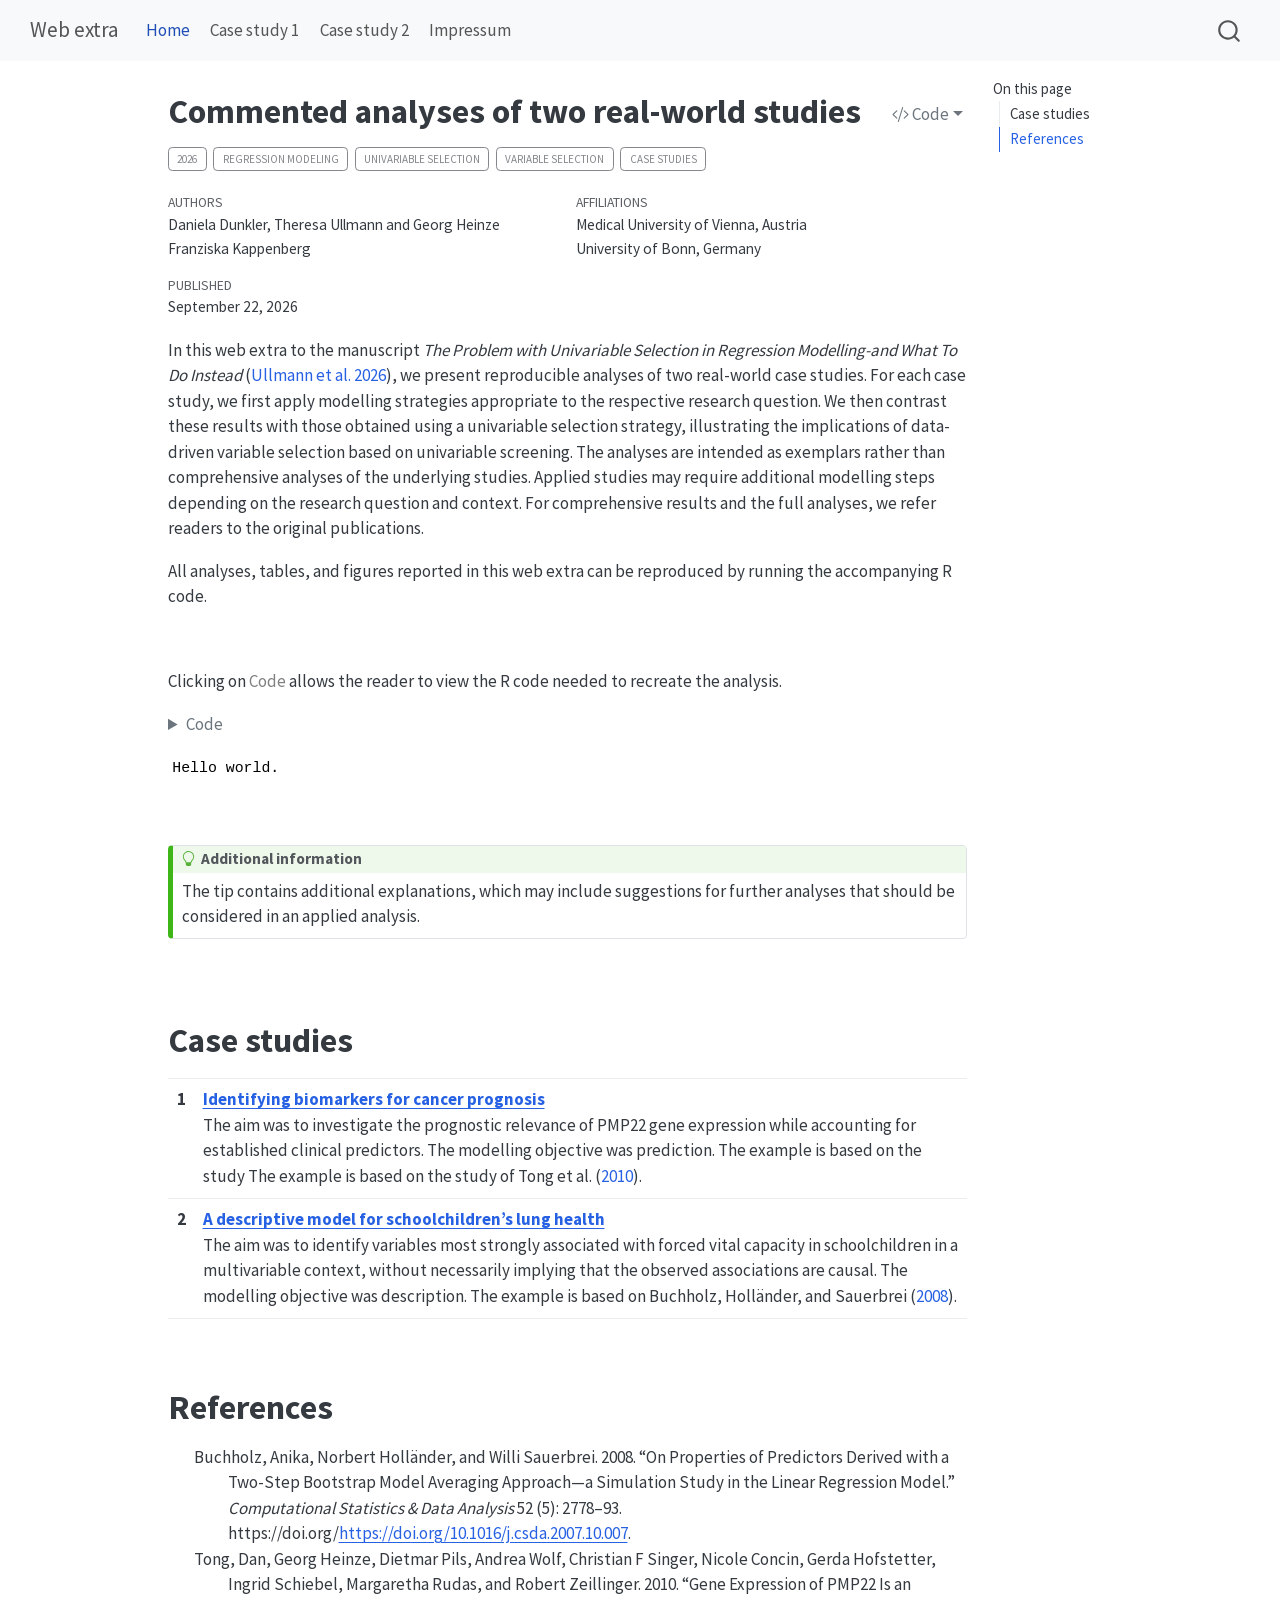
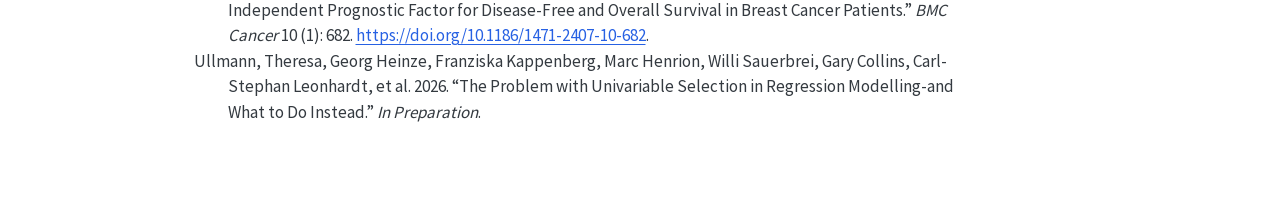
==== docs/index.html @ 103bc074 "initial commit" ====
<!DOCTYPE html>
<html xmlns="http://www.w3.org/1999/xhtml" lang="en" xml:lang="en"><head>

<meta charset="utf-8">
<meta name="generator" content="quarto-1.5.57">

<meta name="viewport" content="width=device-width, initial-scale=1.0, user-scalable=yes">

<meta name="author" content="Daniela Dunkler, Theresa Ullmann and Georg Heinze">
<meta name="author" content="Franziska Kappenberg">
<meta name="dcterms.date" content="2026-09-22">

<title>Commented analyses of two real-world studies – Web extra</title>
<style>
code{white-space: pre-wrap;}
span.smallcaps{font-variant: small-caps;}
div.columns{display: flex; gap: min(4vw, 1.5em);}
div.column{flex: auto; overflow-x: auto;}
div.hanging-indent{margin-left: 1.5em; text-indent: -1.5em;}
ul.task-list{list-style: none;}
ul.task-list li input[type="checkbox"] {
width: 0.8em;
margin: 0 0.8em 0.2em -1em;  vertical-align: middle;
}

pre > code.sourceCode { white-space: pre; position: relative; }
pre > code.sourceCode > span { line-height: 1.25; }
pre > code.sourceCode > span:empty { height: 1.2em; }
.sourceCode { overflow: visible; }
code.sourceCode > span { color: inherit; text-decoration: inherit; }
div.sourceCode { margin: 1em 0; }
pre.sourceCode { margin: 0; }
@media screen {
div.sourceCode { overflow: auto; }
}
@media print {
pre > code.sourceCode { white-space: pre-wrap; }
pre > code.sourceCode > span { display: inline-block; text-indent: -5em; padding-left: 5em; }
}
pre.numberSource code
{ counter-reset: source-line 0; }
pre.numberSource code > span
{ position: relative; left: -4em; counter-increment: source-line; }
pre.numberSource code > span > a:first-child::before
{ content: counter(source-line);
position: relative; left: -1em; text-align: right; vertical-align: baseline;
border: none; display: inline-block;
-webkit-touch-callout: none; -webkit-user-select: none;
-khtml-user-select: none; -moz-user-select: none;
-ms-user-select: none; user-select: none;
padding: 0 4px; width: 4em;
}
pre.numberSource { margin-left: 3em; padding-left: 4px; }
div.sourceCode
{ }
@media screen {
pre > code.sourceCode > span > a:first-child::before { text-decoration: underline; }
}

div.csl-bib-body { }
div.csl-entry {
clear: both;
margin-bottom: 0em;
}
.hanging-indent div.csl-entry {
margin-left:2em;
text-indent:-2em;
}
div.csl-left-margin {
min-width:2em;
float:left;
}
div.csl-right-inline {
margin-left:2em;
padding-left:1em;
}
div.csl-indent {
margin-left: 2em;
}</style>


<script>const headroomChanged = new CustomEvent("quarto-hrChanged", {
  detail: {},
  bubbles: true,
  cancelable: false,
  composed: false,
});

const announceDismiss = () => {
  const annEl = window.document.getElementById("quarto-announcement");
  if (annEl) {
    annEl.remove();

    const annId = annEl.getAttribute("data-announcement-id");
    window.localStorage.setItem(`quarto-announce-${annId}`, "true");
  }
};

const announceRegister = () => {
  const annEl = window.document.getElementById("quarto-announcement");
  if (annEl) {
    const annId = annEl.getAttribute("data-announcement-id");
    const isDismissed =
      window.localStorage.getItem(`quarto-announce-${annId}`) || false;
    if (isDismissed) {
      announceDismiss();
      return;
    } else {
      annEl.classList.remove("hidden");
    }

    const actionEl = annEl.querySelector(".quarto-announcement-action");
    if (actionEl) {
      actionEl.addEventListener("click", function (e) {
        e.preventDefault();
        // Hide the bar immediately
        announceDismiss();
      });
    }
  }
};

window.document.addEventListener("DOMContentLoaded", function () {
  let init = false;

  announceRegister();

  // Manage the back to top button, if one is present.
  let lastScrollTop = window.pageYOffset || document.documentElement.scrollTop;
  const scrollDownBuffer = 5;
  const scrollUpBuffer = 35;
  const btn = document.getElementById("quarto-back-to-top");
  const hideBackToTop = () => {
    btn.style.display = "none";
  };
  const showBackToTop = () => {
    btn.style.display = "inline-block";
  };
  if (btn) {
    window.document.addEventListener(
      "scroll",
      function () {
        const currentScrollTop =
          window.pageYOffset || document.documentElement.scrollTop;

        // Shows and hides the button 'intelligently' as the user scrolls
        if (currentScrollTop - scrollDownBuffer > lastScrollTop) {
          hideBackToTop();
          lastScrollTop = currentScrollTop <= 0 ? 0 : currentScrollTop;
        } else if (currentScrollTop < lastScrollTop - scrollUpBuffer) {
          showBackToTop();
          lastScrollTop = currentScrollTop <= 0 ? 0 : currentScrollTop;
        }

        // Show the button at the bottom, hides it at the top
        if (currentScrollTop <= 0) {
          hideBackToTop();
        } else if (
          window.innerHeight + currentScrollTop >=
          document.body.offsetHeight
        ) {
          showBackToTop();
        }
      },
      false
    );
  }

  function throttle(func, wait) {
    var timeout;
    return function () {
      const context = this;
      const args = arguments;
      const later = function () {
        clearTimeout(timeout);
        timeout = null;
        func.apply(context, args);
      };

      if (!timeout) {
        timeout = setTimeout(later, wait);
      }
    };
  }

  function headerOffset() {
    // Set an offset if there is are fixed top navbar
    const headerEl = window.document.querySelector("header.fixed-top");
    if (headerEl) {
      return headerEl.clientHeight;
    } else {
      return 0;
    }
  }

  function footerOffset() {
    const footerEl = window.document.querySelector("footer.footer");
    if (footerEl) {
      return footerEl.clientHeight;
    } else {
      return 0;
    }
  }

  function dashboardOffset() {
    const dashboardNavEl = window.document.getElementById(
      "quarto-dashboard-header"
    );
    if (dashboardNavEl !== null) {
      return dashboardNavEl.clientHeight;
    } else {
      return 0;
    }
  }

  function updateDocumentOffsetWithoutAnimation() {
    updateDocumentOffset(false);
  }

  function updateDocumentOffset(animated) {
    // set body offset
    const topOffset = headerOffset();
    const bodyOffset = topOffset + footerOffset() + dashboardOffset();
    const bodyEl = window.document.body;
    bodyEl.setAttribute("data-bs-offset", topOffset);
    bodyEl.style.paddingTop = topOffset + "px";

    // deal with sidebar offsets
    const sidebars = window.document.querySelectorAll(
      ".sidebar, .headroom-target"
    );
    sidebars.forEach((sidebar) => {
      if (!animated) {
        sidebar.classList.add("notransition");
        // Remove the no transition class after the animation has time to complete
        setTimeout(function () {
          sidebar.classList.remove("notransition");
        }, 201);
      }

      if (window.Headroom && sidebar.classList.contains("sidebar-unpinned")) {
        sidebar.style.top = "0";
        sidebar.style.maxHeight = "100vh";
      } else {
        sidebar.style.top = topOffset + "px";
        sidebar.style.maxHeight = "calc(100vh - " + topOffset + "px)";
      }
    });

    // allow space for footer
    const mainContainer = window.document.querySelector(".quarto-container");
    if (mainContainer) {
      mainContainer.style.minHeight = "calc(100vh - " + bodyOffset + "px)";
    }

    // link offset
    let linkStyle = window.document.querySelector("#quarto-target-style");
    if (!linkStyle) {
      linkStyle = window.document.createElement("style");
      linkStyle.setAttribute("id", "quarto-target-style");
      window.document.head.appendChild(linkStyle);
    }
    while (linkStyle.firstChild) {
      linkStyle.removeChild(linkStyle.firstChild);
    }
    if (topOffset > 0) {
      linkStyle.appendChild(
        window.document.createTextNode(`
      section:target::before {
        content: "";
        display: block;
        height: ${topOffset}px;
        margin: -${topOffset}px 0 0;
      }`)
      );
    }
    if (init) {
      window.dispatchEvent(headroomChanged);
    }
    init = true;
  }

  // initialize headroom
  var header = window.document.querySelector("#quarto-header");
  if (header && window.Headroom) {
    const headroom = new window.Headroom(header, {
      tolerance: 5,
      onPin: function () {
        const sidebars = window.document.querySelectorAll(
          ".sidebar, .headroom-target"
        );
        sidebars.forEach((sidebar) => {
          sidebar.classList.remove("sidebar-unpinned");
        });
        updateDocumentOffset();
      },
      onUnpin: function () {
        const sidebars = window.document.querySelectorAll(
          ".sidebar, .headroom-target"
        );
        sidebars.forEach((sidebar) => {
          sidebar.classList.add("sidebar-unpinned");
        });
        updateDocumentOffset();
      },
    });
    headroom.init();

    let frozen = false;
    window.quartoToggleHeadroom = function () {
      if (frozen) {
        headroom.unfreeze();
        frozen = false;
      } else {
        headroom.freeze();
        frozen = true;
      }
    };
  }

  window.addEventListener(
    "hashchange",
    function (e) {
      if (
        getComputedStyle(document.documentElement).scrollBehavior !== "smooth"
      ) {
        window.scrollTo(0, window.pageYOffset - headerOffset());
      }
    },
    false
  );

  // Observe size changed for the header
  const headerEl = window.document.querySelector("header.fixed-top");
  if (headerEl && window.ResizeObserver) {
    const observer = new window.ResizeObserver(() => {
      setTimeout(updateDocumentOffsetWithoutAnimation, 0);
    });
    observer.observe(headerEl, {
      attributes: true,
      childList: true,
      characterData: true,
    });
  } else {
    window.addEventListener(
      "resize",
      throttle(updateDocumentOffsetWithoutAnimation, 50)
    );
  }
  setTimeout(updateDocumentOffsetWithoutAnimation, 250);

  // fixup index.html links if we aren't on the filesystem
  if (window.location.protocol !== "file:") {
    const links = window.document.querySelectorAll("a");
    for (let i = 0; i < links.length; i++) {
      if (links[i].href) {
        links[i].dataset.originalHref = links[i].href;
        links[i].href = links[i].href.replace(/\/index\.html/, "/");
      }
    }

    // Fixup any sharing links that require urls
    // Append url to any sharing urls
    const sharingLinks = window.document.querySelectorAll(
      "a.sidebar-tools-main-item, a.quarto-navigation-tool, a.quarto-navbar-tools, a.quarto-navbar-tools-item"
    );
    for (let i = 0; i < sharingLinks.length; i++) {
      const sharingLink = sharingLinks[i];
      const href = sharingLink.getAttribute("href");
      if (href) {
        sharingLink.setAttribute(
          "href",
          href.replace("|url|", window.location.href)
        );
      }
    }

    // Scroll the active navigation item into view, if necessary
    const navSidebar = window.document.querySelector("nav#quarto-sidebar");
    if (navSidebar) {
      // Find the active item
      const activeItem = navSidebar.querySelector("li.sidebar-item a.active");
      if (activeItem) {
        // Wait for the scroll height and height to resolve by observing size changes on the
        // nav element that is scrollable
        const resizeObserver = new ResizeObserver((_entries) => {
          // The bottom of the element
          const elBottom = activeItem.offsetTop;
          const viewBottom = navSidebar.scrollTop + navSidebar.clientHeight;

          // The element height and scroll height are the same, then we are still loading
          if (viewBottom !== navSidebar.scrollHeight) {
            // Determine if the item isn't visible and scroll to it
            if (elBottom >= viewBottom) {
              navSidebar.scrollTop = elBottom;
            }

            // stop observing now since we've completed the scroll
            resizeObserver.unobserve(navSidebar);
          }
        });
        resizeObserver.observe(navSidebar);
      }
    }
  }
});
</script>
<script>/*!
 * headroom.js v0.12.0 - Give your page some headroom. Hide your header until you need it
 * Copyright (c) 2020 Nick Williams - http://wicky.nillia.ms/headroom.js
 * License: MIT
 */

!function(t,n){"object"==typeof exports&&"undefined"!=typeof module?module.exports=n():"function"==typeof define&&define.amd?define(n):(t=t||self).Headroom=n()}(this,function(){"use strict";function t(){return"undefined"!=typeof window}function d(t){return function(t){return t&&t.document&&function(t){return 9===t.nodeType}(t.document)}(t)?function(t){var n=t.document,o=n.body,s=n.documentElement;return{scrollHeight:function(){return Math.max(o.scrollHeight,s.scrollHeight,o.offsetHeight,s.offsetHeight,o.clientHeight,s.clientHeight)},height:function(){return t.innerHeight||s.clientHeight||o.clientHeight},scrollY:function(){return void 0!==t.pageYOffset?t.pageYOffset:(s||o.parentNode||o).scrollTop}}}(t):function(t){return{scrollHeight:function(){return Math.max(t.scrollHeight,t.offsetHeight,t.clientHeight)},height:function(){return Math.max(t.offsetHeight,t.clientHeight)},scrollY:function(){return t.scrollTop}}}(t)}function n(t,s,e){var n,o=function(){var n=!1;try{var t={get passive(){n=!0}};window.addEventListener("test",t,t),window.removeEventListener("test",t,t)}catch(t){n=!1}return n}(),i=!1,r=d(t),l=r.scrollY(),a={};function c(){var t=Math.round(r.scrollY()),n=r.height(),o=r.scrollHeight();a.scrollY=t,a.lastScrollY=l,a.direction=l<t?"down":"up",a.distance=Math.abs(t-l),a.isOutOfBounds=t<0||o<t+n,a.top=t<=s.offset[a.direction],a.bottom=o<=t+n,a.toleranceExceeded=a.distance>s.tolerance[a.direction],e(a),l=t,i=!1}function h(){i||(i=!0,n=requestAnimationFrame(c))}var u=!!o&&{passive:!0,capture:!1};return t.addEventListener("scroll",h,u),c(),{destroy:function(){cancelAnimationFrame(n),t.removeEventListener("scroll",h,u)}}}function o(t){return t===Object(t)?t:{down:t,up:t}}function s(t,n){n=n||{},Object.assign(this,s.options,n),this.classes=Object.assign({},s.options.classes,n.classes),this.elem=t,this.tolerance=o(this.tolerance),this.offset=o(this.offset),this.initialised=!1,this.frozen=!1}return s.prototype={constructor:s,init:function(){return s.cutsTheMustard&&!this.initialised&&(this.addClass("initial"),this.initialised=!0,setTimeout(function(t){t.scrollTracker=n(t.scroller,{offset:t.offset,tolerance:t.tolerance},t.update.bind(t))},100,this)),this},destroy:function(){this.initialised=!1,Object.keys(this.classes).forEach(this.removeClass,this),this.scrollTracker.destroy()},unpin:function(){!this.hasClass("pinned")&&this.hasClass("unpinned")||(this.addClass("unpinned"),this.removeClass("pinned"),this.onUnpin&&this.onUnpin.call(this))},pin:function(){this.hasClass("unpinned")&&(this.addClass("pinned"),this.removeClass("unpinned"),this.onPin&&this.onPin.call(this))},freeze:function(){this.frozen=!0,this.addClass("frozen")},unfreeze:function(){this.frozen=!1,this.removeClass("frozen")},top:function(){this.hasClass("top")||(this.addClass("top"),this.removeClass("notTop"),this.onTop&&this.onTop.call(this))},notTop:function(){this.hasClass("notTop")||(this.addClass("notTop"),this.removeClass("top"),this.onNotTop&&this.onNotTop.call(this))},bottom:function(){this.hasClass("bottom")||(this.addClass("bottom"),this.removeClass("notBottom"),this.onBottom&&this.onBottom.call(this))},notBottom:function(){this.hasClass("notBottom")||(this.addClass("notBottom"),this.removeClass("bottom"),this.onNotBottom&&this.onNotBottom.call(this))},shouldUnpin:function(t){return"down"===t.direction&&!t.top&&t.toleranceExceeded},shouldPin:function(t){return"up"===t.direction&&t.toleranceExceeded||t.top},addClass:function(t){this.elem.classList.add.apply(this.elem.classList,this.classes[t].split(" "))},removeClass:function(t){this.elem.classList.remove.apply(this.elem.classList,this.classes[t].split(" "))},hasClass:function(t){return this.classes[t].split(" ").every(function(t){return this.classList.contains(t)},this.elem)},update:function(t){t.isOutOfBounds||!0!==this.frozen&&(t.top?this.top():this.notTop(),t.bottom?this.bottom():this.notBottom(),this.shouldUnpin(t)?this.unpin():this.shouldPin(t)&&this.pin())}},s.options={tolerance:{up:0,down:0},offset:0,scroller:t()?window:null,classes:{frozen:"headroom--frozen",pinned:"headroom--pinned",unpinned:"headroom--unpinned",top:"headroom--top",notTop:"headroom--not-top",bottom:"headroom--bottom",notBottom:"headroom--not-bottom",initial:"headroom"}},s.cutsTheMustard=!!(t()&&function(){}.bind&&"classList"in document.documentElement&&Object.assign&&Object.keys&&requestAnimationFrame),s});
</script>
<script>/*!
 * clipboard.js v2.0.11
 * https://clipboardjs.com/
 *
 * Licensed MIT © Zeno Rocha
 */
!function(t,e){"object"==typeof exports&&"object"==typeof module?module.exports=e():"function"==typeof define&&define.amd?define([],e):"object"==typeof exports?exports.ClipboardJS=e():t.ClipboardJS=e()}(this,function(){return n={686:function(t,e,n){"use strict";n.d(e,{default:function(){return b}});var e=n(279),i=n.n(e),e=n(370),u=n.n(e),e=n(817),r=n.n(e);function c(t){try{return document.execCommand(t)}catch(t){return}}var a=function(t){t=r()(t);return c("cut"),t};function o(t,e){var n,o,t=(n=t,o="rtl"===document.documentElement.getAttribute("dir"),(t=document.createElement("textarea")).style.fontSize="12pt",t.style.border="0",t.style.padding="0",t.style.margin="0",t.style.position="absolute",t.style[o?"right":"left"]="-9999px",o=window.pageYOffset||document.documentElement.scrollTop,t.style.top="".concat(o,"px"),t.setAttribute("readonly",""),t.value=n,t);return e.container.appendChild(t),e=r()(t),c("copy"),t.remove(),e}var f=function(t){var e=1<arguments.length&&void 0!==arguments[1]?arguments[1]:{container:document.body},n="";return"string"==typeof t?n=o(t,e):t instanceof HTMLInputElement&&!["text","search","url","tel","password"].includes(null==t?void 0:t.type)?n=o(t.value,e):(n=r()(t),c("copy")),n};function l(t){return(l="function"==typeof Symbol&&"symbol"==typeof Symbol.iterator?function(t){return typeof t}:function(t){return t&&"function"==typeof Symbol&&t.constructor===Symbol&&t!==Symbol.prototype?"symbol":typeof t})(t)}var s=function(){var t=0<arguments.length&&void 0!==arguments[0]?arguments[0]:{},e=t.action,n=void 0===e?"copy":e,o=t.container,e=t.target,t=t.text;if("copy"!==n&&"cut"!==n)throw new Error('Invalid "action" value, use either "copy" or "cut"');if(void 0!==e){if(!e||"object"!==l(e)||1!==e.nodeType)throw new Error('Invalid "target" value, use a valid Element');if("copy"===n&&e.hasAttribute("disabled"))throw new Error('Invalid "target" attribute. Please use "readonly" instead of "disabled" attribute');if("cut"===n&&(e.hasAttribute("readonly")||e.hasAttribute("disabled")))throw new Error('Invalid "target" attribute. You can\'t cut text from elements with "readonly" or "disabled" attributes')}return t?f(t,{container:o}):e?"cut"===n?a(e):f(e,{container:o}):void 0};function p(t){return(p="function"==typeof Symbol&&"symbol"==typeof Symbol.iterator?function(t){return typeof t}:function(t){return t&&"function"==typeof Symbol&&t.constructor===Symbol&&t!==Symbol.prototype?"symbol":typeof t})(t)}function d(t,e){for(var n=0;n<e.length;n++){var o=e[n];o.enumerable=o.enumerable||!1,o.configurable=!0,"value"in o&&(o.writable=!0),Object.defineProperty(t,o.key,o)}}function y(t,e){return(y=Object.setPrototypeOf||function(t,e){return t.__proto__=e,t})(t,e)}function h(n){var o=function(){if("undefined"==typeof Reflect||!Reflect.construct)return!1;if(Reflect.construct.sham)return!1;if("function"==typeof Proxy)return!0;try{return Date.prototype.toString.call(Reflect.construct(Date,[],function(){})),!0}catch(t){return!1}}();return function(){var t,e=v(n);return t=o?(t=v(this).constructor,Reflect.construct(e,arguments,t)):e.apply(this,arguments),e=this,!(t=t)||"object"!==p(t)&&"function"!=typeof t?function(t){if(void 0!==t)return t;throw new ReferenceError("this hasn't been initialised - super() hasn't been called")}(e):t}}function v(t){return(v=Object.setPrototypeOf?Object.getPrototypeOf:function(t){return t.__proto__||Object.getPrototypeOf(t)})(t)}function m(t,e){t="data-clipboard-".concat(t);if(e.hasAttribute(t))return e.getAttribute(t)}var b=function(){!function(t,e){if("function"!=typeof e&&null!==e)throw new TypeError("Super expression must either be null or a function");t.prototype=Object.create(e&&e.prototype,{constructor:{value:t,writable:!0,configurable:!0}}),e&&y(t,e)}(r,i());var t,e,n,o=h(r);function r(t,e){var n;return function(t){if(!(t instanceof r))throw new TypeError("Cannot call a class as a function")}(this),(n=o.call(this)).resolveOptions(e),n.listenClick(t),n}return t=r,n=[{key:"copy",value:function(t){var e=1<arguments.length&&void 0!==arguments[1]?arguments[1]:{container:document.body};return f(t,e)}},{key:"cut",value:function(t){return a(t)}},{key:"isSupported",value:function(){var t=0<arguments.length&&void 0!==arguments[0]?arguments[0]:["copy","cut"],t="string"==typeof t?[t]:t,e=!!document.queryCommandSupported;return t.forEach(function(t){e=e&&!!document.queryCommandSupported(t)}),e}}],(e=[{key:"resolveOptions",value:function(){var t=0<arguments.length&&void 0!==arguments[0]?arguments[0]:{};this.action="function"==typeof t.action?t.action:this.defaultAction,this.target="function"==typeof t.target?t.target:this.defaultTarget,this.text="function"==typeof t.text?t.text:this.defaultText,this.container="object"===p(t.container)?t.container:document.body}},{key:"listenClick",value:function(t){var e=this;this.listener=u()(t,"click",function(t){return e.onClick(t)})}},{key:"onClick",value:function(t){var e=t.delegateTarget||t.currentTarget,n=this.action(e)||"copy",t=s({action:n,container:this.container,target:this.target(e),text:this.text(e)});this.emit(t?"success":"error",{action:n,text:t,trigger:e,clearSelection:function(){e&&e.focus(),window.getSelection().removeAllRanges()}})}},{key:"defaultAction",value:function(t){return m("action",t)}},{key:"defaultTarget",value:function(t){t=m("target",t);if(t)return document.querySelector(t)}},{key:"defaultText",value:function(t){return m("text",t)}},{key:"destroy",value:function(){this.listener.destroy()}}])&&d(t.prototype,e),n&&d(t,n),r}()},828:function(t){var e;"undefined"==typeof Element||Element.prototype.matches||((e=Element.prototype).matches=e.matchesSelector||e.mozMatchesSelector||e.msMatchesSelector||e.oMatchesSelector||e.webkitMatchesSelector),t.exports=function(t,e){for(;t&&9!==t.nodeType;){if("function"==typeof t.matches&&t.matches(e))return t;t=t.parentNode}}},438:function(t,e,n){var u=n(828);function i(t,e,n,o,r){var i=function(e,n,t,o){return function(t){t.delegateTarget=u(t.target,n),t.delegateTarget&&o.call(e,t)}}.apply(this,arguments);return t.addEventListener(n,i,r),{destroy:function(){t.removeEventListener(n,i,r)}}}t.exports=function(t,e,n,o,r){return"function"==typeof t.addEventListener?i.apply(null,arguments):"function"==typeof n?i.bind(null,document).apply(null,arguments):("string"==typeof t&&(t=document.querySelectorAll(t)),Array.prototype.map.call(t,function(t){return i(t,e,n,o,r)}))}},879:function(t,n){n.node=function(t){return void 0!==t&&t instanceof HTMLElement&&1===t.nodeType},n.nodeList=function(t){var e=Object.prototype.toString.call(t);return void 0!==t&&("[object NodeList]"===e||"[object HTMLCollection]"===e)&&"length"in t&&(0===t.length||n.node(t[0]))},n.string=function(t){return"string"==typeof t||t instanceof String},n.fn=function(t){return"[object Function]"===Object.prototype.toString.call(t)}},370:function(t,e,n){var f=n(879),l=n(438);t.exports=function(t,e,n){if(!t&&!e&&!n)throw new Error("Missing required arguments");if(!f.string(e))throw new TypeError("Second argument must be a String");if(!f.fn(n))throw new TypeError("Third argument must be a Function");if(f.node(t))return c=e,a=n,(u=t).addEventListener(c,a),{destroy:function(){u.removeEventListener(c,a)}};if(f.nodeList(t))return o=t,r=e,i=n,Array.prototype.forEach.call(o,function(t){t.addEventListener(r,i)}),{destroy:function(){Array.prototype.forEach.call(o,function(t){t.removeEventListener(r,i)})}};if(f.string(t))return t=t,e=e,n=n,l(document.body,t,e,n);throw new TypeError("First argument must be a String, HTMLElement, HTMLCollection, or NodeList");var o,r,i,u,c,a}},817:function(t){t.exports=function(t){var e,n="SELECT"===t.nodeName?(t.focus(),t.value):"INPUT"===t.nodeName||"TEXTAREA"===t.nodeName?((e=t.hasAttribute("readonly"))||t.setAttribute("readonly",""),t.select(),t.setSelectionRange(0,t.value.length),e||t.removeAttribute("readonly"),t.value):(t.hasAttribute("contenteditable")&&t.focus(),n=window.getSelection(),(e=document.createRange()).selectNodeContents(t),n.removeAllRanges(),n.addRange(e),n.toString());return n}},279:function(t){function e(){}e.prototype={on:function(t,e,n){var o=this.e||(this.e={});return(o[t]||(o[t]=[])).push({fn:e,ctx:n}),this},once:function(t,e,n){var o=this;function r(){o.off(t,r),e.apply(n,arguments)}return r._=e,this.on(t,r,n)},emit:function(t){for(var e=[].slice.call(arguments,1),n=((this.e||(this.e={}))[t]||[]).slice(),o=0,r=n.length;o<r;o++)n[o].fn.apply(n[o].ctx,e);return this},off:function(t,e){var n=this.e||(this.e={}),o=n[t],r=[];if(o&&e)for(var i=0,u=o.length;i<u;i++)o[i].fn!==e&&o[i].fn._!==e&&r.push(o[i]);return r.length?n[t]=r:delete n[t],this}},t.exports=e,t.exports.TinyEmitter=e}},r={},o.n=function(t){var e=t&&t.__esModule?function(){return t.default}:function(){return t};return o.d(e,{a:e}),e},o.d=function(t,e){for(var n in e)o.o(e,n)&&!o.o(t,n)&&Object.defineProperty(t,n,{enumerable:!0,get:e[n]})},o.o=function(t,e){return Object.prototype.hasOwnProperty.call(t,e)},o(686).default;function o(t){if(r[t])return r[t].exports;var e=r[t]={exports:{}};return n[t](e,e.exports,o),e.exports}var n,r});</script>
<script>/*! @algolia/autocomplete-js 1.11.1 | MIT License | © Algolia, Inc. and contributors | https://github.com/algolia/autocomplete */
!function(e,t){"object"==typeof exports&&"undefined"!=typeof module?t(exports):"function"==typeof define&&define.amd?define(["exports"],t):t((e="undefined"!=typeof globalThis?globalThis:e||self)["@algolia/autocomplete-js"]={})}(this,(function(e){"use strict";function t(e,t){var n=Object.keys(e);if(Object.getOwnPropertySymbols){var r=Object.getOwnPropertySymbols(e);t&&(r=r.filter((function(t){return Object.getOwnPropertyDescriptor(e,t).enumerable}))),n.push.apply(n,r)}return n}function n(e){for(var n=1;n<arguments.length;n++){var r=null!=arguments[n]?arguments[n]:{};n%2?t(Object(r),!0).forEach((function(t){o(e,t,r[t])})):Object.getOwnPropertyDescriptors?Object.defineProperties(e,Object.getOwnPropertyDescriptors(r)):t(Object(r)).forEach((function(t){Object.defineProperty(e,t,Object.getOwnPropertyDescriptor(r,t))}))}return e}function r(e){return r="function"==typeof Symbol&&"symbol"==typeof Symbol.iterator?function(e){return typeof e}:function(e){return e&&"function"==typeof Symbol&&e.constructor===Symbol&&e!==Symbol.prototype?"symbol":typeof e},r(e)}function o(e,t,n){return(t=function(e){var t=function(e,t){if("object"!=typeof e||null===e)return e;var n=e[Symbol.toPrimitive];if(void 0!==n){var r=n.call(e,t||"default");if("object"!=typeof r)return r;throw new TypeError("@@toPrimitive must return a primitive value.")}return("string"===t?String:Number)(e)}(e,"string");return"symbol"==typeof t?t:String(t)}(t))in e?Object.defineProperty(e,t,{value:n,enumerable:!0,configurable:!0,writable:!0}):e[t]=n,e}function i(){return i=Object.assign?Object.assign.bind():function(e){for(var t=1;t<arguments.length;t++){var n=arguments[t];for(var r in n)Object.prototype.hasOwnProperty.call(n,r)&&(e[r]=n[r])}return e},i.apply(this,arguments)}function u(e,t){if(null==e)return{};var n,r,o=function(e,t){if(null==e)return{};var n,r,o={},i=Object.keys(e);for(r=0;r<i.length;r++)n=i[r],t.indexOf(n)>=0||(o[n]=e[n]);return o}(e,t);if(Object.getOwnPropertySymbols){var i=Object.getOwnPropertySymbols(e);for(r=0;r<i.length;r++)n=i[r],t.indexOf(n)>=0||Object.prototype.propertyIsEnumerable.call(e,n)&&(o[n]=e[n])}return o}function a(e,t){return function(e){if(Array.isArray(e))return e}(e)||function(e,t){var n=null==e?null:"undefined"!=typeof Symbol&&e[Symbol.iterator]||e["@@iterator"];if(null!=n){var r,o,i,u,a=[],l=!0,c=!1;try{if(i=(n=n.call(e)).next,0===t){if(Object(n)!==n)return;l=!1}else for(;!(l=(r=i.call(n)).done)&&(a.push(r.value),a.length!==t);l=!0);}catch(e){c=!0,o=e}finally{try{if(!l&&null!=n.return&&(u=n.return(),Object(u)!==u))return}finally{if(c)throw o}}return a}}(e,t)||c(e,t)||function(){throw new TypeError("Invalid attempt to destructure non-iterable instance.\nIn order to be iterable, non-array objects must have a [Symbol.iterator]() method.")}()}function l(e){return function(e){if(Array.isArray(e))return s(e)}(e)||function(e){if("undefined"!=typeof Symbol&&null!=e[Symbol.iterator]||null!=e["@@iterator"])return Array.from(e)}(e)||c(e)||function(){throw new TypeError("Invalid attempt to spread non-iterable instance.\nIn order to be iterable, non-array objects must have a [Symbol.iterator]() method.")}()}function c(e,t){if(e){if("string"==typeof e)return s(e,t);var n=Object.prototype.toString.call(e).slice(8,-1);return"Object"===n&&e.constructor&&(n=e.constructor.name),"Map"===n||"Set"===n?Array.from(e):"Arguments"===n||/^(?:Ui|I)nt(?:8|16|32)(?:Clamped)?Array$/.test(n)?s(e,t):void 0}}function s(e,t){(null==t||t>e.length)&&(t=e.length);for(var n=0,r=new Array(t);n<t;n++)r[n]=e[n];return r}function f(e){return{current:e}}function p(e,t){var n=void 0;return function(){for(var r=arguments.length,o=new Array(r),i=0;i<r;i++)o[i]=arguments[i];n&&clearTimeout(n),n=setTimeout((function(){return e.apply(void 0,o)}),t)}}function m(e){return e.reduce((function(e,t){return e.concat(t)}),[])}var v=0;function d(){return"autocomplete-".concat(v++)}function y(e,t){return t.reduce((function(e,t){return e&&e[t]}),e)}function b(e){return 0===e.collections.length?0:e.collections.reduce((function(e,t){return e+t.items.length}),0)}function g(e){return e!==Object(e)}function h(e,t){if(e===t)return!0;if(g(e)||g(t)||"function"==typeof e||"function"==typeof t)return e===t;if(Object.keys(e).length!==Object.keys(t).length)return!1;for(var n=0,r=Object.keys(e);n<r.length;n++){var o=r[n];if(!(o in t))return!1;if(!h(e[o],t[o]))return!1}return!0}var O=function(){};var _="1.11.1",S=[{segment:"autocomplete-core",version:_}];function j(e){var t=e.item,n=e.items,r=void 0===n?[]:n;return{index:t.__autocomplete_indexName,items:[t],positions:[1+r.findIndex((function(e){return e.objectID===t.objectID}))],queryID:t.__autocomplete_queryID,algoliaSource:["autocomplete"]}}function P(e,t){return function(e){if(Array.isArray(e))return e}(e)||function(e,t){var n=null==e?null:"undefined"!=typeof Symbol&&e[Symbol.iterator]||e["@@iterator"];if(null!=n){var r,o,i,u,a=[],l=!0,c=!1;try{if(i=(n=n.call(e)).next,0===t){if(Object(n)!==n)return;l=!1}else for(;!(l=(r=i.call(n)).done)&&(a.push(r.value),a.length!==t);l=!0);}catch(e){c=!0,o=e}finally{try{if(!l&&null!=n.return&&(u=n.return(),Object(u)!==u))return}finally{if(c)throw o}}return a}}(e,t)||function(e,t){if(!e)return;if("string"==typeof e)return w(e,t);var n=Object.prototype.toString.call(e).slice(8,-1);"Object"===n&&e.constructor&&(n=e.constructor.name);if("Map"===n||"Set"===n)return Array.from(e);if("Arguments"===n||/^(?:Ui|I)nt(?:8|16|32)(?:Clamped)?Array$/.test(n))return w(e,t)}(e,t)||function(){throw new TypeError("Invalid attempt to destructure non-iterable instance.\nIn order to be iterable, non-array objects must have a [Symbol.iterator]() method.")}()}function w(e,t){(null==t||t>e.length)&&(t=e.length);for(var n=0,r=new Array(t);n<t;n++)r[n]=e[n];return r}var I=["items"],A=["items"];function E(e){return E="function"==typeof Symbol&&"symbol"==typeof Symbol.iterator?function(e){return typeof e}:function(e){return e&&"function"==typeof Symbol&&e.constructor===Symbol&&e!==Symbol.prototype?"symbol":typeof e},E(e)}function D(e){return function(e){if(Array.isArray(e))return C(e)}(e)||function(e){if("undefined"!=typeof Symbol&&null!=e[Symbol.iterator]||null!=e["@@iterator"])return Array.from(e)}(e)||function(e,t){if(!e)return;if("string"==typeof e)return C(e,t);var n=Object.prototype.toString.call(e).slice(8,-1);"Object"===n&&e.constructor&&(n=e.constructor.name);if("Map"===n||"Set"===n)return Array.from(e);if("Arguments"===n||/^(?:Ui|I)nt(?:8|16|32)(?:Clamped)?Array$/.test(n))return C(e,t)}(e)||function(){throw new TypeError("Invalid attempt to spread non-iterable instance.\nIn order to be iterable, non-array objects must have a [Symbol.iterator]() method.")}()}function C(e,t){(null==t||t>e.length)&&(t=e.length);for(var n=0,r=new Array(t);n<t;n++)r[n]=e[n];return r}function k(e,t){if(null==e)return{};var n,r,o=function(e,t){if(null==e)return{};var n,r,o={},i=Object.keys(e);for(r=0;r<i.length;r++)n=i[r],t.indexOf(n)>=0||(o[n]=e[n]);return o}(e,t);if(Object.getOwnPropertySymbols){var i=Object.getOwnPropertySymbols(e);for(r=0;r<i.length;r++)n=i[r],t.indexOf(n)>=0||Object.prototype.propertyIsEnumerable.call(e,n)&&(o[n]=e[n])}return o}function x(e,t){var n=Object.keys(e);if(Object.getOwnPropertySymbols){var r=Object.getOwnPropertySymbols(e);t&&(r=r.filter((function(t){return Object.getOwnPropertyDescriptor(e,t).enumerable}))),n.push.apply(n,r)}return n}function N(e){for(var t=1;t<arguments.length;t++){var n=null!=arguments[t]?arguments[t]:{};t%2?x(Object(n),!0).forEach((function(t){T(e,t,n[t])})):Object.getOwnPropertyDescriptors?Object.defineProperties(e,Object.getOwnPropertyDescriptors(n)):x(Object(n)).forEach((function(t){Object.defineProperty(e,t,Object.getOwnPropertyDescriptor(n,t))}))}return e}function T(e,t,n){return(t=function(e){var t=function(e,t){if("object"!==E(e)||null===e)return e;var n=e[Symbol.toPrimitive];if(void 0!==n){var r=n.call(e,t||"default");if("object"!==E(r))return r;throw new TypeError("@@toPrimitive must return a primitive value.")}return("string"===t?String:Number)(e)}(e,"string");return"symbol"===E(t)?t:String(t)}(t))in e?Object.defineProperty(e,t,{value:n,enumerable:!0,configurable:!0,writable:!0}):e[t]=n,e}function q(e){for(var t=arguments.length>1&&void 0!==arguments[1]?arguments[1]:20,n=[],r=0;r<e.objectIDs.length;r+=t)n.push(N(N({},e),{},{objectIDs:e.objectIDs.slice(r,r+t)}));return n}function B(e){return e.map((function(e){var t=e.items,n=k(e,I);return N(N({},n),{},{objectIDs:(null==t?void 0:t.map((function(e){return e.objectID})))||n.objectIDs})}))}function R(e){var t,n,r,o=(t=P((e.version||"").split(".").map(Number),2),n=t[0],r=t[1],n>=3||2===n&&r>=4||1===n&&r>=10);function i(t,n,r){if(o&&void 0!==r){var i=r[0].__autocomplete_algoliaCredentials,u={"X-Algolia-Application-Id":i.appId,"X-Algolia-API-Key":i.apiKey};e.apply(void 0,[t].concat(D(n),[{headers:u}]))}else e.apply(void 0,[t].concat(D(n)))}return{init:function(t,n){e("init",{appId:t,apiKey:n})},setUserToken:function(t){e("setUserToken",t)},clickedObjectIDsAfterSearch:function(){for(var e=arguments.length,t=new Array(e),n=0;n<e;n++)t[n]=arguments[n];t.length>0&&i("clickedObjectIDsAfterSearch",B(t),t[0].items)},clickedObjectIDs:function(){for(var e=arguments.length,t=new Array(e),n=0;n<e;n++)t[n]=arguments[n];t.length>0&&i("clickedObjectIDs",B(t),t[0].items)},clickedFilters:function(){for(var t=arguments.length,n=new Array(t),r=0;r<t;r++)n[r]=arguments[r];n.length>0&&e.apply(void 0,["clickedFilters"].concat(n))},convertedObjectIDsAfterSearch:function(){for(var e=arguments.length,t=new Array(e),n=0;n<e;n++)t[n]=arguments[n];t.length>0&&i("convertedObjectIDsAfterSearch",B(t),t[0].items)},convertedObjectIDs:function(){for(var e=arguments.length,t=new Array(e),n=0;n<e;n++)t[n]=arguments[n];t.length>0&&i("convertedObjectIDs",B(t),t[0].items)},convertedFilters:function(){for(var t=arguments.length,n=new Array(t),r=0;r<t;r++)n[r]=arguments[r];n.length>0&&e.apply(void 0,["convertedFilters"].concat(n))},viewedObjectIDs:function(){for(var e=arguments.length,t=new Array(e),n=0;n<e;n++)t[n]=arguments[n];t.length>0&&t.reduce((function(e,t){var n=t.items,r=k(t,A);return[].concat(D(e),D(q(N(N({},r),{},{objectIDs:(null==n?void 0:n.map((function(e){return e.objectID})))||r.objectIDs})).map((function(e){return{items:n,payload:e}}))))}),[]).forEach((function(e){var t=e.items;return i("viewedObjectIDs",[e.payload],t)}))},viewedFilters:function(){for(var t=arguments.length,n=new Array(t),r=0;r<t;r++)n[r]=arguments[r];n.length>0&&e.apply(void 0,["viewedFilters"].concat(n))}}}function F(e){var t=e.items.reduce((function(e,t){var n;return e[t.__autocomplete_indexName]=(null!==(n=e[t.__autocomplete_indexName])&&void 0!==n?n:[]).concat(t),e}),{});return Object.keys(t).map((function(e){return{index:e,items:t[e],algoliaSource:["autocomplete"]}}))}function L(e){return e.objectID&&e.__autocomplete_indexName&&e.__autocomplete_queryID}function U(e){return U="function"==typeof Symbol&&"symbol"==typeof Symbol.iterator?function(e){return typeof e}:function(e){return e&&"function"==typeof Symbol&&e.constructor===Symbol&&e!==Symbol.prototype?"symbol":typeof e},U(e)}function M(e){return function(e){if(Array.isArray(e))return H(e)}(e)||function(e){if("undefined"!=typeof Symbol&&null!=e[Symbol.iterator]||null!=e["@@iterator"])return Array.from(e)}(e)||function(e,t){if(!e)return;if("string"==typeof e)return H(e,t);var n=Object.prototype.toString.call(e).slice(8,-1);"Object"===n&&e.constructor&&(n=e.constructor.name);if("Map"===n||"Set"===n)return Array.from(e);if("Arguments"===n||/^(?:Ui|I)nt(?:8|16|32)(?:Clamped)?Array$/.test(n))return H(e,t)}(e)||function(){throw new TypeError("Invalid attempt to spread non-iterable instance.\nIn order to be iterable, non-array objects must have a [Symbol.iterator]() method.")}()}function H(e,t){(null==t||t>e.length)&&(t=e.length);for(var n=0,r=new Array(t);n<t;n++)r[n]=e[n];return r}function V(e,t){var n=Object.keys(e);if(Object.getOwnPropertySymbols){var r=Object.getOwnPropertySymbols(e);t&&(r=r.filter((function(t){return Object.getOwnPropertyDescriptor(e,t).enumerable}))),n.push.apply(n,r)}return n}function W(e){for(var t=1;t<arguments.length;t++){var n=null!=arguments[t]?arguments[t]:{};t%2?V(Object(n),!0).forEach((function(t){K(e,t,n[t])})):Object.getOwnPropertyDescriptors?Object.defineProperties(e,Object.getOwnPropertyDescriptors(n)):V(Object(n)).forEach((function(t){Object.defineProperty(e,t,Object.getOwnPropertyDescriptor(n,t))}))}return e}function K(e,t,n){return(t=function(e){var t=function(e,t){if("object"!==U(e)||null===e)return e;var n=e[Symbol.toPrimitive];if(void 0!==n){var r=n.call(e,t||"default");if("object"!==U(r))return r;throw new TypeError("@@toPrimitive must return a primitive value.")}return("string"===t?String:Number)(e)}(e,"string");return"symbol"===U(t)?t:String(t)}(t))in e?Object.defineProperty(e,t,{value:n,enumerable:!0,configurable:!0,writable:!0}):e[t]=n,e}var Q="2.6.0",$="https://cdn.jsdelivr.net/npm/search-insights@".concat(Q,"/dist/search-insights.min.js"),z=p((function(e){var t=e.onItemsChange,n=e.items,r=e.insights,o=e.state;t({insights:r,insightsEvents:F({items:n}).map((function(e){return W({eventName:"Items Viewed"},e)})),state:o})}),400);function G(e){var t=function(e){return W({onItemsChange:function(e){var t=e.insights,n=e.insightsEvents;t.viewedObjectIDs.apply(t,M(n.map((function(e){return W(W({},e),{},{algoliaSource:[].concat(M(e.algoliaSource||[]),["autocomplete-internal"])})}))))},onSelect:function(e){var t=e.insights,n=e.insightsEvents;t.clickedObjectIDsAfterSearch.apply(t,M(n.map((function(e){return W(W({},e),{},{algoliaSource:[].concat(M(e.algoliaSource||[]),["autocomplete-internal"])})}))))},onActive:O},e)}(e),n=t.insightsClient,r=t.onItemsChange,o=t.onSelect,i=t.onActive,u=n;n||function(e){if("undefined"!=typeof window)e({window:window})}((function(e){var t=e.window,n=t.AlgoliaAnalyticsObject||"aa";"string"==typeof n&&(u=t[n]),u||(t.AlgoliaAnalyticsObject=n,t[n]||(t[n]=function(){t[n].queue||(t[n].queue=[]);for(var e=arguments.length,r=new Array(e),o=0;o<e;o++)r[o]=arguments[o];t[n].queue.push(r)}),t[n].version=Q,u=t[n],function(e){var t="[Autocomplete]: Could not load search-insights.js. Please load it manually following https://alg.li/insights-autocomplete";try{var n=e.document.createElement("script");n.async=!0,n.src=$,n.onerror=function(){console.error(t)},document.body.appendChild(n)}catch(e){console.error(t)}}(t))}));var a=R(u),l=f([]),c=p((function(e){var t=e.state;if(t.isOpen){var n=t.collections.reduce((function(e,t){return[].concat(M(e),M(t.items))}),[]).filter(L);h(l.current.map((function(e){return e.objectID})),n.map((function(e){return e.objectID})))||(l.current=n,n.length>0&&z({onItemsChange:r,items:n,insights:a,state:t}))}}),0);return{name:"aa.algoliaInsightsPlugin",subscribe:function(e){var t=e.setContext,n=e.onSelect,r=e.onActive;function l(e){t({algoliaInsightsPlugin:{__algoliaSearchParameters:W({clickAnalytics:!0},e?{userToken:e}:{}),insights:a}})}u("addAlgoliaAgent","insights-plugin"),l(),u("onUserTokenChange",l),u("getUserToken",null,(function(e,t){l(t)})),n((function(e){var t=e.item,n=e.state,r=e.event,i=e.source;L(t)&&o({state:n,event:r,insights:a,item:t,insightsEvents:[W({eventName:"Item Selected"},j({item:t,items:i.getItems().filter(L)}))]})})),r((function(e){var t=e.item,n=e.source,r=e.state,o=e.event;L(t)&&i({state:r,event:o,insights:a,item:t,insightsEvents:[W({eventName:"Item Active"},j({item:t,items:n.getItems().filter(L)}))]})}))},onStateChange:function(e){var t=e.state;c({state:t})},__autocomplete_pluginOptions:e}}function J(e,t){var n=t;return{then:function(t,r){return J(e.then(Y(t,n,e),Y(r,n,e)),n)},catch:function(t){return J(e.catch(Y(t,n,e)),n)},finally:function(t){return t&&n.onCancelList.push(t),J(e.finally(Y(t&&function(){return n.onCancelList=[],t()},n,e)),n)},cancel:function(){n.isCanceled=!0;var e=n.onCancelList;n.onCancelList=[],e.forEach((function(e){e()}))},isCanceled:function(){return!0===n.isCanceled}}}function X(e){return J(e,{isCanceled:!1,onCancelList:[]})}function Y(e,t,n){return e?function(n){return t.isCanceled?n:e(n)}:n}function Z(e,t,n,r){if(!n)return null;if(e<0&&(null===t||null!==r&&0===t))return n+e;var o=(null===t?-1:t)+e;return o<=-1||o>=n?null===r?null:0:o}function ee(e,t){var n=Object.keys(e);if(Object.getOwnPropertySymbols){var r=Object.getOwnPropertySymbols(e);t&&(r=r.filter((function(t){return Object.getOwnPropertyDescriptor(e,t).enumerable}))),n.push.apply(n,r)}return n}function te(e){for(var t=1;t<arguments.length;t++){var n=null!=arguments[t]?arguments[t]:{};t%2?ee(Object(n),!0).forEach((function(t){ne(e,t,n[t])})):Object.getOwnPropertyDescriptors?Object.defineProperties(e,Object.getOwnPropertyDescriptors(n)):ee(Object(n)).forEach((function(t){Object.defineProperty(e,t,Object.getOwnPropertyDescriptor(n,t))}))}return e}function ne(e,t,n){return(t=function(e){var t=function(e,t){if("object"!==re(e)||null===e)return e;var n=e[Symbol.toPrimitive];if(void 0!==n){var r=n.call(e,t||"default");if("object"!==re(r))return r;throw new TypeError("@@toPrimitive must return a primitive value.")}return("string"===t?String:Number)(e)}(e,"string");return"symbol"===re(t)?t:String(t)}(t))in e?Object.defineProperty(e,t,{value:n,enumerable:!0,configurable:!0,writable:!0}):e[t]=n,e}function re(e){return re="function"==typeof Symbol&&"symbol"==typeof Symbol.iterator?function(e){return typeof e}:function(e){return e&&"function"==typeof Symbol&&e.constructor===Symbol&&e!==Symbol.prototype?"symbol":typeof e},re(e)}function oe(e){var t=function(e){var t=e.collections.map((function(e){return e.items.length})).reduce((function(e,t,n){var r=(e[n-1]||0)+t;return e.push(r),e}),[]).reduce((function(t,n){return n<=e.activeItemId?t+1:t}),0);return e.collections[t]}(e);if(!t)return null;var n=t.items[function(e){for(var t=e.state,n=e.collection,r=!1,o=0,i=0;!1===r;){var u=t.collections[o];if(u===n){r=!0;break}i+=u.items.length,o++}return t.activeItemId-i}({state:e,collection:t})],r=t.source;return{item:n,itemInputValue:r.getItemInputValue({item:n,state:e}),itemUrl:r.getItemUrl({item:n,state:e}),source:r}}function ie(e,t,n){return[e,null==n?void 0:n.sourceId,t].filter(Boolean).join("-").replace(/\s/g,"")}var ue=/((gt|sm)-|galaxy nexus)|samsung[- ]|samsungbrowser/i;function ae(e){return ae="function"==typeof Symbol&&"symbol"==typeof Symbol.iterator?function(e){return typeof e}:function(e){return e&&"function"==typeof Symbol&&e.constructor===Symbol&&e!==Symbol.prototype?"symbol":typeof e},ae(e)}function le(e,t){var n=Object.keys(e);if(Object.getOwnPropertySymbols){var r=Object.getOwnPropertySymbols(e);t&&(r=r.filter((function(t){return Object.getOwnPropertyDescriptor(e,t).enumerable}))),n.push.apply(n,r)}return n}function ce(e,t,n){return(t=function(e){var t=function(e,t){if("object"!==ae(e)||null===e)return e;var n=e[Symbol.toPrimitive];if(void 0!==n){var r=n.call(e,t||"default");if("object"!==ae(r))return r;throw new TypeError("@@toPrimitive must return a primitive value.")}return("string"===t?String:Number)(e)}(e,"string");return"symbol"===ae(t)?t:String(t)}(t))in e?Object.defineProperty(e,t,{value:n,enumerable:!0,configurable:!0,writable:!0}):e[t]=n,e}function se(e,t,n){var r,o=t.initialState;return{getState:function(){return o},dispatch:function(r,i){var u=function(e){for(var t=1;t<arguments.length;t++){var n=null!=arguments[t]?arguments[t]:{};t%2?le(Object(n),!0).forEach((function(t){ce(e,t,n[t])})):Object.getOwnPropertyDescriptors?Object.defineProperties(e,Object.getOwnPropertyDescriptors(n)):le(Object(n)).forEach((function(t){Object.defineProperty(e,t,Object.getOwnPropertyDescriptor(n,t))}))}return e}({},o);o=e(o,{type:r,props:t,payload:i}),n({state:o,prevState:u})},pendingRequests:(r=[],{add:function(e){return r.push(e),e.finally((function(){r=r.filter((function(t){return t!==e}))}))},cancelAll:function(){r.forEach((function(e){return e.cancel()}))},isEmpty:function(){return 0===r.length}})}}function fe(e){return fe="function"==typeof Symbol&&"symbol"==typeof Symbol.iterator?function(e){return typeof e}:function(e){return e&&"function"==typeof Symbol&&e.constructor===Symbol&&e!==Symbol.prototype?"symbol":typeof e},fe(e)}function pe(e,t){var n=Object.keys(e);if(Object.getOwnPropertySymbols){var r=Object.getOwnPropertySymbols(e);t&&(r=r.filter((function(t){return Object.getOwnPropertyDescriptor(e,t).enumerable}))),n.push.apply(n,r)}return n}function me(e){for(var t=1;t<arguments.length;t++){var n=null!=arguments[t]?arguments[t]:{};t%2?pe(Object(n),!0).forEach((function(t){ve(e,t,n[t])})):Object.getOwnPropertyDescriptors?Object.defineProperties(e,Object.getOwnPropertyDescriptors(n)):pe(Object(n)).forEach((function(t){Object.defineProperty(e,t,Object.getOwnPropertyDescriptor(n,t))}))}return e}function ve(e,t,n){return(t=function(e){var t=function(e,t){if("object"!==fe(e)||null===e)return e;var n=e[Symbol.toPrimitive];if(void 0!==n){var r=n.call(e,t||"default");if("object"!==fe(r))return r;throw new TypeError("@@toPrimitive must return a primitive value.")}return("string"===t?String:Number)(e)}(e,"string");return"symbol"===fe(t)?t:String(t)}(t))in e?Object.defineProperty(e,t,{value:n,enumerable:!0,configurable:!0,writable:!0}):e[t]=n,e}function de(e){return de="function"==typeof Symbol&&"symbol"==typeof Symbol.iterator?function(e){return typeof e}:function(e){return e&&"function"==typeof Symbol&&e.constructor===Symbol&&e!==Symbol.prototype?"symbol":typeof e},de(e)}function ye(e){return function(e){if(Array.isArray(e))return be(e)}(e)||function(e){if("undefined"!=typeof Symbol&&null!=e[Symbol.iterator]||null!=e["@@iterator"])return Array.from(e)}(e)||function(e,t){if(!e)return;if("string"==typeof e)return be(e,t);var n=Object.prototype.toString.call(e).slice(8,-1);"Object"===n&&e.constructor&&(n=e.constructor.name);if("Map"===n||"Set"===n)return Array.from(e);if("Arguments"===n||/^(?:Ui|I)nt(?:8|16|32)(?:Clamped)?Array$/.test(n))return be(e,t)}(e)||function(){throw new TypeError("Invalid attempt to spread non-iterable instance.\nIn order to be iterable, non-array objects must have a [Symbol.iterator]() method.")}()}function be(e,t){(null==t||t>e.length)&&(t=e.length);for(var n=0,r=new Array(t);n<t;n++)r[n]=e[n];return r}function ge(e,t){var n=Object.keys(e);if(Object.getOwnPropertySymbols){var r=Object.getOwnPropertySymbols(e);t&&(r=r.filter((function(t){return Object.getOwnPropertyDescriptor(e,t).enumerable}))),n.push.apply(n,r)}return n}function he(e){for(var t=1;t<arguments.length;t++){var n=null!=arguments[t]?arguments[t]:{};t%2?ge(Object(n),!0).forEach((function(t){Oe(e,t,n[t])})):Object.getOwnPropertyDescriptors?Object.defineProperties(e,Object.getOwnPropertyDescriptors(n)):ge(Object(n)).forEach((function(t){Object.defineProperty(e,t,Object.getOwnPropertyDescriptor(n,t))}))}return e}function Oe(e,t,n){return(t=function(e){var t=function(e,t){if("object"!==de(e)||null===e)return e;var n=e[Symbol.toPrimitive];if(void 0!==n){var r=n.call(e,t||"default");if("object"!==de(r))return r;throw new TypeError("@@toPrimitive must return a primitive value.")}return("string"===t?String:Number)(e)}(e,"string");return"symbol"===de(t)?t:String(t)}(t))in e?Object.defineProperty(e,t,{value:n,enumerable:!0,configurable:!0,writable:!0}):e[t]=n,e}function _e(e,t){var n,r="undefined"!=typeof window?window:{},o=e.plugins||[];return he(he({debug:!1,openOnFocus:!1,enterKeyHint:void 0,placeholder:"",autoFocus:!1,defaultActiveItemId:null,stallThreshold:300,insights:!1,environment:r,shouldPanelOpen:function(e){return b(e.state)>0},reshape:function(e){return e.sources}},e),{},{id:null!==(n=e.id)&&void 0!==n?n:d(),plugins:o,initialState:he({activeItemId:null,query:"",completion:null,collections:[],isOpen:!1,status:"idle",context:{}},e.initialState),onStateChange:function(t){var n;null===(n=e.onStateChange)||void 0===n||n.call(e,t),o.forEach((function(e){var n;return null===(n=e.onStateChange)||void 0===n?void 0:n.call(e,t)}))},onSubmit:function(t){var n;null===(n=e.onSubmit)||void 0===n||n.call(e,t),o.forEach((function(e){var n;return null===(n=e.onSubmit)||void 0===n?void 0:n.call(e,t)}))},onReset:function(t){var n;null===(n=e.onReset)||void 0===n||n.call(e,t),o.forEach((function(e){var n;return null===(n=e.onReset)||void 0===n?void 0:n.call(e,t)}))},getSources:function(n){return Promise.all([].concat(ye(o.map((function(e){return e.getSources}))),[e.getSources]).filter(Boolean).map((function(e){return function(e,t){var n=[];return Promise.resolve(e(t)).then((function(e){return Promise.all(e.filter((function(e){return Boolean(e)})).map((function(e){if(e.sourceId,n.includes(e.sourceId))throw new Error("[Autocomplete] The `sourceId` ".concat(JSON.stringify(e.sourceId)," is not unique."));n.push(e.sourceId);var t={getItemInputValue:function(e){return e.state.query},getItemUrl:function(){},onSelect:function(e){(0,e.setIsOpen)(!1)},onActive:O,onResolve:O};Object.keys(t).forEach((function(e){t[e].__default=!0}));var r=te(te({},t),e);return Promise.resolve(r)})))}))}(e,n)}))).then((function(e){return m(e)})).then((function(e){return e.map((function(e){return he(he({},e),{},{onSelect:function(n){e.onSelect(n),t.forEach((function(e){var t;return null===(t=e.onSelect)||void 0===t?void 0:t.call(e,n)}))},onActive:function(n){e.onActive(n),t.forEach((function(e){var t;return null===(t=e.onActive)||void 0===t?void 0:t.call(e,n)}))},onResolve:function(n){e.onResolve(n),t.forEach((function(e){var t;return null===(t=e.onResolve)||void 0===t?void 0:t.call(e,n)}))}})}))}))},navigator:he({navigate:function(e){var t=e.itemUrl;r.location.assign(t)},navigateNewTab:function(e){var t=e.itemUrl,n=r.open(t,"_blank","noopener");null==n||n.focus()},navigateNewWindow:function(e){var t=e.itemUrl;r.open(t,"_blank","noopener")}},e.navigator)})}function Se(e){return Se="function"==typeof Symbol&&"symbol"==typeof Symbol.iterator?function(e){return typeof e}:function(e){return e&&"function"==typeof Symbol&&e.constructor===Symbol&&e!==Symbol.prototype?"symbol":typeof e},Se(e)}function je(e,t){var n=Object.keys(e);if(Object.getOwnPropertySymbols){var r=Object.getOwnPropertySymbols(e);t&&(r=r.filter((function(t){return Object.getOwnPropertyDescriptor(e,t).enumerable}))),n.push.apply(n,r)}return n}function Pe(e){for(var t=1;t<arguments.length;t++){var n=null!=arguments[t]?arguments[t]:{};t%2?je(Object(n),!0).forEach((function(t){we(e,t,n[t])})):Object.getOwnPropertyDescriptors?Object.defineProperties(e,Object.getOwnPropertyDescriptors(n)):je(Object(n)).forEach((function(t){Object.defineProperty(e,t,Object.getOwnPropertyDescriptor(n,t))}))}return e}function we(e,t,n){return(t=function(e){var t=function(e,t){if("object"!==Se(e)||null===e)return e;var n=e[Symbol.toPrimitive];if(void 0!==n){var r=n.call(e,t||"default");if("object"!==Se(r))return r;throw new TypeError("@@toPrimitive must return a primitive value.")}return("string"===t?String:Number)(e)}(e,"string");return"symbol"===Se(t)?t:String(t)}(t))in e?Object.defineProperty(e,t,{value:n,enumerable:!0,configurable:!0,writable:!0}):e[t]=n,e}function Ie(e){return Ie="function"==typeof Symbol&&"symbol"==typeof Symbol.iterator?function(e){return typeof e}:function(e){return e&&"function"==typeof Symbol&&e.constructor===Symbol&&e!==Symbol.prototype?"symbol":typeof e},Ie(e)}function Ae(e,t){var n=Object.keys(e);if(Object.getOwnPropertySymbols){var r=Object.getOwnPropertySymbols(e);t&&(r=r.filter((function(t){return Object.getOwnPropertyDescriptor(e,t).enumerable}))),n.push.apply(n,r)}return n}function Ee(e){for(var t=1;t<arguments.length;t++){var n=null!=arguments[t]?arguments[t]:{};t%2?Ae(Object(n),!0).forEach((function(t){De(e,t,n[t])})):Object.getOwnPropertyDescriptors?Object.defineProperties(e,Object.getOwnPropertyDescriptors(n)):Ae(Object(n)).forEach((function(t){Object.defineProperty(e,t,Object.getOwnPropertyDescriptor(n,t))}))}return e}function De(e,t,n){return(t=function(e){var t=function(e,t){if("object"!==Ie(e)||null===e)return e;var n=e[Symbol.toPrimitive];if(void 0!==n){var r=n.call(e,t||"default");if("object"!==Ie(r))return r;throw new TypeError("@@toPrimitive must return a primitive value.")}return("string"===t?String:Number)(e)}(e,"string");return"symbol"===Ie(t)?t:String(t)}(t))in e?Object.defineProperty(e,t,{value:n,enumerable:!0,configurable:!0,writable:!0}):e[t]=n,e}function Ce(e){return function(e){if(Array.isArray(e))return ke(e)}(e)||function(e){if("undefined"!=typeof Symbol&&null!=e[Symbol.iterator]||null!=e["@@iterator"])return Array.from(e)}(e)||function(e,t){if(!e)return;if("string"==typeof e)return ke(e,t);var n=Object.prototype.toString.call(e).slice(8,-1);"Object"===n&&e.constructor&&(n=e.constructor.name);if("Map"===n||"Set"===n)return Array.from(e);if("Arguments"===n||/^(?:Ui|I)nt(?:8|16|32)(?:Clamped)?Array$/.test(n))return ke(e,t)}(e)||function(){throw new TypeError("Invalid attempt to spread non-iterable instance.\nIn order to be iterable, non-array objects must have a [Symbol.iterator]() method.")}()}function ke(e,t){(null==t||t>e.length)&&(t=e.length);for(var n=0,r=new Array(t);n<t;n++)r[n]=e[n];return r}function xe(e){return Boolean(e.execute)}function Ne(e,t,n){if(o=e,Boolean(null==o?void 0:o.execute)){var r="algolia"===e.requesterId?Object.assign.apply(Object,[{}].concat(Ce(Object.keys(n.context).map((function(e){var t;return null===(t=n.context[e])||void 0===t?void 0:t.__algoliaSearchParameters}))))):{};return Ee(Ee({},e),{},{requests:e.queries.map((function(n){return{query:"algolia"===e.requesterId?Ee(Ee({},n),{},{params:Ee(Ee({},r),n.params)}):n,sourceId:t,transformResponse:e.transformResponse}}))})}var o;return{items:e,sourceId:t}}function Te(e){var t=e.reduce((function(e,t){if(!xe(t))return e.push(t),e;var n=t.searchClient,r=t.execute,o=t.requesterId,i=t.requests,u=e.find((function(e){return xe(t)&&xe(e)&&e.searchClient===n&&Boolean(o)&&e.requesterId===o}));if(u){var a;(a=u.items).push.apply(a,Ce(i))}else{var l={execute:r,requesterId:o,items:i,searchClient:n};e.push(l)}return e}),[]).map((function(e){if(!xe(e))return Promise.resolve(e);var t=e,n=t.execute,r=t.items;return n({searchClient:t.searchClient,requests:r})}));return Promise.all(t).then((function(e){return m(e)}))}function qe(e,t,n){return t.map((function(t){var r,o=e.filter((function(e){return e.sourceId===t.sourceId})),i=o.map((function(e){return e.items})),u=o[0].transformResponse,a=u?u({results:r=i,hits:r.map((function(e){return e.hits})).filter(Boolean),facetHits:r.map((function(e){var t;return null===(t=e.facetHits)||void 0===t?void 0:t.map((function(e){return{label:e.value,count:e.count,_highlightResult:{label:{value:e.highlighted}}}}))})).filter(Boolean)}):i;return t.onResolve({source:t,results:i,items:a,state:n.getState()}),a.every(Boolean),'The `getItems` function from source "'.concat(t.sourceId,'" must return an array of items but returned ').concat(JSON.stringify(void 0),".\n\nDid you forget to return items?\n\nSee: https://www.algolia.com/doc/ui-libraries/autocomplete/core-concepts/sources/#param-getitems"),{source:t,items:a}}))}function Be(e){return Be="function"==typeof Symbol&&"symbol"==typeof Symbol.iterator?function(e){return typeof e}:function(e){return e&&"function"==typeof Symbol&&e.constructor===Symbol&&e!==Symbol.prototype?"symbol":typeof e},Be(e)}var Re=["event","nextState","props","query","refresh","store"];function Fe(e,t){var n=Object.keys(e);if(Object.getOwnPropertySymbols){var r=Object.getOwnPropertySymbols(e);t&&(r=r.filter((function(t){return Object.getOwnPropertyDescriptor(e,t).enumerable}))),n.push.apply(n,r)}return n}function Le(e){for(var t=1;t<arguments.length;t++){var n=null!=arguments[t]?arguments[t]:{};t%2?Fe(Object(n),!0).forEach((function(t){Ue(e,t,n[t])})):Object.getOwnPropertyDescriptors?Object.defineProperties(e,Object.getOwnPropertyDescriptors(n)):Fe(Object(n)).forEach((function(t){Object.defineProperty(e,t,Object.getOwnPropertyDescriptor(n,t))}))}return e}function Ue(e,t,n){return(t=function(e){var t=function(e,t){if("object"!==Be(e)||null===e)return e;var n=e[Symbol.toPrimitive];if(void 0!==n){var r=n.call(e,t||"default");if("object"!==Be(r))return r;throw new TypeError("@@toPrimitive must return a primitive value.")}return("string"===t?String:Number)(e)}(e,"string");return"symbol"===Be(t)?t:String(t)}(t))in e?Object.defineProperty(e,t,{value:n,enumerable:!0,configurable:!0,writable:!0}):e[t]=n,e}function Me(e,t){if(null==e)return{};var n,r,o=function(e,t){if(null==e)return{};var n,r,o={},i=Object.keys(e);for(r=0;r<i.length;r++)n=i[r],t.indexOf(n)>=0||(o[n]=e[n]);return o}(e,t);if(Object.getOwnPropertySymbols){var i=Object.getOwnPropertySymbols(e);for(r=0;r<i.length;r++)n=i[r],t.indexOf(n)>=0||Object.prototype.propertyIsEnumerable.call(e,n)&&(o[n]=e[n])}return o}var He,Ve,We,Ke=null,Qe=(He=-1,Ve=-1,We=void 0,function(e){var t=++He;return Promise.resolve(e).then((function(e){return We&&t<Ve?We:(Ve=t,We=e,e)}))});function $e(e){var t=e.event,n=e.nextState,r=void 0===n?{}:n,o=e.props,i=e.query,u=e.refresh,a=e.store,l=Me(e,Re);Ke&&o.environment.clearTimeout(Ke);var c=l.setCollections,s=l.setIsOpen,f=l.setQuery,p=l.setActiveItemId,v=l.setStatus;if(f(i),p(o.defaultActiveItemId),!i&&!1===o.openOnFocus){var d,y=a.getState().collections.map((function(e){return Le(Le({},e),{},{items:[]})}));v("idle"),c(y),s(null!==(d=r.isOpen)&&void 0!==d?d:o.shouldPanelOpen({state:a.getState()}));var b=X(Qe(y).then((function(){return Promise.resolve()})));return a.pendingRequests.add(b)}v("loading"),Ke=o.environment.setTimeout((function(){v("stalled")}),o.stallThreshold);var g=X(Qe(o.getSources(Le({query:i,refresh:u,state:a.getState()},l)).then((function(e){return Promise.all(e.map((function(e){return Promise.resolve(e.getItems(Le({query:i,refresh:u,state:a.getState()},l))).then((function(t){return Ne(t,e.sourceId,a.getState())}))}))).then(Te).then((function(t){return qe(t,e,a)})).then((function(e){return function(e){var t=e.collections,n=e.props,r=e.state,o=t.reduce((function(e,t){return Pe(Pe({},e),{},we({},t.source.sourceId,Pe(Pe({},t.source),{},{getItems:function(){return m(t.items)}})))}),{}),i=n.plugins.reduce((function(e,t){return t.reshape?t.reshape(e):e}),{sourcesBySourceId:o,state:r}).sourcesBySourceId;return m(n.reshape({sourcesBySourceId:i,sources:Object.values(i),state:r})).filter(Boolean).map((function(e){return{source:e,items:e.getItems()}}))}({collections:e,props:o,state:a.getState()})}))})))).then((function(e){var n;v("idle"),c(e);var f=o.shouldPanelOpen({state:a.getState()});s(null!==(n=r.isOpen)&&void 0!==n?n:o.openOnFocus&&!i&&f||f);var p=oe(a.getState());if(null!==a.getState().activeItemId&&p){var m=p.item,d=p.itemInputValue,y=p.itemUrl,b=p.source;b.onActive(Le({event:t,item:m,itemInputValue:d,itemUrl:y,refresh:u,source:b,state:a.getState()},l))}})).finally((function(){v("idle"),Ke&&o.environment.clearTimeout(Ke)}));return a.pendingRequests.add(g)}function ze(e){return ze="function"==typeof Symbol&&"symbol"==typeof Symbol.iterator?function(e){return typeof e}:function(e){return e&&"function"==typeof Symbol&&e.constructor===Symbol&&e!==Symbol.prototype?"symbol":typeof e},ze(e)}var Ge=["event","props","refresh","store"];function Je(e,t){var n=Object.keys(e);if(Object.getOwnPropertySymbols){var r=Object.getOwnPropertySymbols(e);t&&(r=r.filter((function(t){return Object.getOwnPropertyDescriptor(e,t).enumerable}))),n.push.apply(n,r)}return n}function Xe(e){for(var t=1;t<arguments.length;t++){var n=null!=arguments[t]?arguments[t]:{};t%2?Je(Object(n),!0).forEach((function(t){Ye(e,t,n[t])})):Object.getOwnPropertyDescriptors?Object.defineProperties(e,Object.getOwnPropertyDescriptors(n)):Je(Object(n)).forEach((function(t){Object.defineProperty(e,t,Object.getOwnPropertyDescriptor(n,t))}))}return e}function Ye(e,t,n){return(t=function(e){var t=function(e,t){if("object"!==ze(e)||null===e)return e;var n=e[Symbol.toPrimitive];if(void 0!==n){var r=n.call(e,t||"default");if("object"!==ze(r))return r;throw new TypeError("@@toPrimitive must return a primitive value.")}return("string"===t?String:Number)(e)}(e,"string");return"symbol"===ze(t)?t:String(t)}(t))in e?Object.defineProperty(e,t,{value:n,enumerable:!0,configurable:!0,writable:!0}):e[t]=n,e}function Ze(e,t){if(null==e)return{};var n,r,o=function(e,t){if(null==e)return{};var n,r,o={},i=Object.keys(e);for(r=0;r<i.length;r++)n=i[r],t.indexOf(n)>=0||(o[n]=e[n]);return o}(e,t);if(Object.getOwnPropertySymbols){var i=Object.getOwnPropertySymbols(e);for(r=0;r<i.length;r++)n=i[r],t.indexOf(n)>=0||Object.prototype.propertyIsEnumerable.call(e,n)&&(o[n]=e[n])}return o}function et(e){return et="function"==typeof Symbol&&"symbol"==typeof Symbol.iterator?function(e){return typeof e}:function(e){return e&&"function"==typeof Symbol&&e.constructor===Symbol&&e!==Symbol.prototype?"symbol":typeof e},et(e)}var tt=["props","refresh","store"],nt=["inputElement","formElement","panelElement"],rt=["inputElement"],ot=["inputElement","maxLength"],it=["source"],ut=["item","source"];function at(e,t){var n=Object.keys(e);if(Object.getOwnPropertySymbols){var r=Object.getOwnPropertySymbols(e);t&&(r=r.filter((function(t){return Object.getOwnPropertyDescriptor(e,t).enumerable}))),n.push.apply(n,r)}return n}function lt(e){for(var t=1;t<arguments.length;t++){var n=null!=arguments[t]?arguments[t]:{};t%2?at(Object(n),!0).forEach((function(t){ct(e,t,n[t])})):Object.getOwnPropertyDescriptors?Object.defineProperties(e,Object.getOwnPropertyDescriptors(n)):at(Object(n)).forEach((function(t){Object.defineProperty(e,t,Object.getOwnPropertyDescriptor(n,t))}))}return e}function ct(e,t,n){return(t=function(e){var t=function(e,t){if("object"!==et(e)||null===e)return e;var n=e[Symbol.toPrimitive];if(void 0!==n){var r=n.call(e,t||"default");if("object"!==et(r))return r;throw new TypeError("@@toPrimitive must return a primitive value.")}return("string"===t?String:Number)(e)}(e,"string");return"symbol"===et(t)?t:String(t)}(t))in e?Object.defineProperty(e,t,{value:n,enumerable:!0,configurable:!0,writable:!0}):e[t]=n,e}function st(e,t){if(null==e)return{};var n,r,o=function(e,t){if(null==e)return{};var n,r,o={},i=Object.keys(e);for(r=0;r<i.length;r++)n=i[r],t.indexOf(n)>=0||(o[n]=e[n]);return o}(e,t);if(Object.getOwnPropertySymbols){var i=Object.getOwnPropertySymbols(e);for(r=0;r<i.length;r++)n=i[r],t.indexOf(n)>=0||Object.prototype.propertyIsEnumerable.call(e,n)&&(o[n]=e[n])}return o}function ft(e){var t=e.props,n=e.refresh,r=e.store,o=st(e,tt);return{getEnvironmentProps:function(e){var n=e.inputElement,o=e.formElement,i=e.panelElement;function u(e){!r.getState().isOpen&&r.pendingRequests.isEmpty()||e.target===n||!1===[o,i].some((function(t){return n=t,r=e.target,n===r||n.contains(r);var n,r}))&&(r.dispatch("blur",null),t.debug||r.pendingRequests.cancelAll())}return lt({onTouchStart:u,onMouseDown:u,onTouchMove:function(e){!1!==r.getState().isOpen&&n===t.environment.document.activeElement&&e.target!==n&&n.blur()}},st(e,nt))},getRootProps:function(e){return lt({role:"combobox","aria-expanded":r.getState().isOpen,"aria-haspopup":"listbox","aria-owns":r.getState().isOpen?r.getState().collections.map((function(e){var n=e.source;return ie(t.id,"list",n)})).join(" "):void 0,"aria-labelledby":ie(t.id,"label")},e)},getFormProps:function(e){return e.inputElement,lt({action:"",noValidate:!0,role:"search",onSubmit:function(i){var u;i.preventDefault(),t.onSubmit(lt({event:i,refresh:n,state:r.getState()},o)),r.dispatch("submit",null),null===(u=e.inputElement)||void 0===u||u.blur()},onReset:function(i){var u;i.preventDefault(),t.onReset(lt({event:i,refresh:n,state:r.getState()},o)),r.dispatch("reset",null),null===(u=e.inputElement)||void 0===u||u.focus()}},st(e,rt))},getLabelProps:function(e){return lt({htmlFor:ie(t.id,"input"),id:ie(t.id,"label")},e)},getInputProps:function(e){var i;function u(e){(t.openOnFocus||Boolean(r.getState().query))&&$e(lt({event:e,props:t,query:r.getState().completion||r.getState().query,refresh:n,store:r},o)),r.dispatch("focus",null)}var a=e||{};a.inputElement;var l=a.maxLength,c=void 0===l?512:l,s=st(a,ot),f=oe(r.getState()),p=function(e){return Boolean(e&&e.match(ue))}((null===(i=t.environment.navigator)||void 0===i?void 0:i.userAgent)||""),m=t.enterKeyHint||(null!=f&&f.itemUrl&&!p?"go":"search");return lt({"aria-autocomplete":"both","aria-activedescendant":r.getState().isOpen&&null!==r.getState().activeItemId?ie(t.id,"item-".concat(r.getState().activeItemId),null==f?void 0:f.source):void 0,"aria-controls":r.getState().isOpen?r.getState().collections.map((function(e){var n=e.source;return ie(t.id,"list",n)})).join(" "):void 0,"aria-labelledby":ie(t.id,"label"),value:r.getState().completion||r.getState().query,id:ie(t.id,"input"),autoComplete:"off",autoCorrect:"off",autoCapitalize:"off",enterKeyHint:m,spellCheck:"false",autoFocus:t.autoFocus,placeholder:t.placeholder,maxLength:c,type:"search",onChange:function(e){$e(lt({event:e,props:t,query:e.currentTarget.value.slice(0,c),refresh:n,store:r},o))},onKeyDown:function(e){!function(e){var t=e.event,n=e.props,r=e.refresh,o=e.store,i=Ze(e,Ge);if("ArrowUp"===t.key||"ArrowDown"===t.key){var u=function(){var e=oe(o.getState()),t=n.environment.document.getElementById(ie(n.id,"item-".concat(o.getState().activeItemId),null==e?void 0:e.source));t&&(t.scrollIntoViewIfNeeded?t.scrollIntoViewIfNeeded(!1):t.scrollIntoView(!1))},a=function(){var e=oe(o.getState());if(null!==o.getState().activeItemId&&e){var n=e.item,u=e.itemInputValue,a=e.itemUrl,l=e.source;l.onActive(Xe({event:t,item:n,itemInputValue:u,itemUrl:a,refresh:r,source:l,state:o.getState()},i))}};t.preventDefault(),!1===o.getState().isOpen&&(n.openOnFocus||Boolean(o.getState().query))?$e(Xe({event:t,props:n,query:o.getState().query,refresh:r,store:o},i)).then((function(){o.dispatch(t.key,{nextActiveItemId:n.defaultActiveItemId}),a(),setTimeout(u,0)})):(o.dispatch(t.key,{}),a(),u())}else if("Escape"===t.key)t.preventDefault(),o.dispatch(t.key,null),o.pendingRequests.cancelAll();else if("Tab"===t.key)o.dispatch("blur",null),o.pendingRequests.cancelAll();else if("Enter"===t.key){if(null===o.getState().activeItemId||o.getState().collections.every((function(e){return 0===e.items.length})))return void(n.debug||o.pendingRequests.cancelAll());t.preventDefault();var l=oe(o.getState()),c=l.item,s=l.itemInputValue,f=l.itemUrl,p=l.source;if(t.metaKey||t.ctrlKey)void 0!==f&&(p.onSelect(Xe({event:t,item:c,itemInputValue:s,itemUrl:f,refresh:r,source:p,state:o.getState()},i)),n.navigator.navigateNewTab({itemUrl:f,item:c,state:o.getState()}));else if(t.shiftKey)void 0!==f&&(p.onSelect(Xe({event:t,item:c,itemInputValue:s,itemUrl:f,refresh:r,source:p,state:o.getState()},i)),n.navigator.navigateNewWindow({itemUrl:f,item:c,state:o.getState()}));else if(t.altKey);else{if(void 0!==f)return p.onSelect(Xe({event:t,item:c,itemInputValue:s,itemUrl:f,refresh:r,source:p,state:o.getState()},i)),void n.navigator.navigate({itemUrl:f,item:c,state:o.getState()});$e(Xe({event:t,nextState:{isOpen:!1},props:n,query:s,refresh:r,store:o},i)).then((function(){p.onSelect(Xe({event:t,item:c,itemInputValue:s,itemUrl:f,refresh:r,source:p,state:o.getState()},i))}))}}}(lt({event:e,props:t,refresh:n,store:r},o))},onFocus:u,onBlur:O,onClick:function(n){e.inputElement!==t.environment.document.activeElement||r.getState().isOpen||u(n)}},s)},getPanelProps:function(e){return lt({onMouseDown:function(e){e.preventDefault()},onMouseLeave:function(){r.dispatch("mouseleave",null)}},e)},getListProps:function(e){var n=e||{},r=n.source,o=st(n,it);return lt({role:"listbox","aria-labelledby":ie(t.id,"label"),id:ie(t.id,"list",r)},o)},getItemProps:function(e){var i=e.item,u=e.source,a=st(e,ut);return lt({id:ie(t.id,"item-".concat(i.__autocomplete_id),u),role:"option","aria-selected":r.getState().activeItemId===i.__autocomplete_id,onMouseMove:function(e){if(i.__autocomplete_id!==r.getState().activeItemId){r.dispatch("mousemove",i.__autocomplete_id);var t=oe(r.getState());if(null!==r.getState().activeItemId&&t){var u=t.item,a=t.itemInputValue,l=t.itemUrl,c=t.source;c.onActive(lt({event:e,item:u,itemInputValue:a,itemUrl:l,refresh:n,source:c,state:r.getState()},o))}}},onMouseDown:function(e){e.preventDefault()},onClick:function(e){var a=u.getItemInputValue({item:i,state:r.getState()}),l=u.getItemUrl({item:i,state:r.getState()});(l?Promise.resolve():$e(lt({event:e,nextState:{isOpen:!1},props:t,query:a,refresh:n,store:r},o))).then((function(){u.onSelect(lt({event:e,item:i,itemInputValue:a,itemUrl:l,refresh:n,source:u,state:r.getState()},o))}))}},a)}}}function pt(e){return pt="function"==typeof Symbol&&"symbol"==typeof Symbol.iterator?function(e){return typeof e}:function(e){return e&&"function"==typeof Symbol&&e.constructor===Symbol&&e!==Symbol.prototype?"symbol":typeof e},pt(e)}function mt(e,t){var n=Object.keys(e);if(Object.getOwnPropertySymbols){var r=Object.getOwnPropertySymbols(e);t&&(r=r.filter((function(t){return Object.getOwnPropertyDescriptor(e,t).enumerable}))),n.push.apply(n,r)}return n}function vt(e){for(var t=1;t<arguments.length;t++){var n=null!=arguments[t]?arguments[t]:{};t%2?mt(Object(n),!0).forEach((function(t){dt(e,t,n[t])})):Object.getOwnPropertyDescriptors?Object.defineProperties(e,Object.getOwnPropertyDescriptors(n)):mt(Object(n)).forEach((function(t){Object.defineProperty(e,t,Object.getOwnPropertyDescriptor(n,t))}))}return e}function dt(e,t,n){return(t=function(e){var t=function(e,t){if("object"!==pt(e)||null===e)return e;var n=e[Symbol.toPrimitive];if(void 0!==n){var r=n.call(e,t||"default");if("object"!==pt(r))return r;throw new TypeError("@@toPrimitive must return a primitive value.")}return("string"===t?String:Number)(e)}(e,"string");return"symbol"===pt(t)?t:String(t)}(t))in e?Object.defineProperty(e,t,{value:n,enumerable:!0,configurable:!0,writable:!0}):e[t]=n,e}function yt(e){var t,n,r,o,i=e.plugins,u=e.options,a=null===(t=((null===(n=u.__autocomplete_metadata)||void 0===n?void 0:n.userAgents)||[])[0])||void 0===t?void 0:t.segment,l=a?dt({},a,Object.keys((null===(r=u.__autocomplete_metadata)||void 0===r?void 0:r.options)||{})):{};return{plugins:i.map((function(e){return{name:e.name,options:Object.keys(e.__autocomplete_pluginOptions||[])}})),options:vt({"autocomplete-core":Object.keys(u)},l),ua:S.concat((null===(o=u.__autocomplete_metadata)||void 0===o?void 0:o.userAgents)||[])}}function bt(e){var t,n=e.state;return!1===n.isOpen||null===n.activeItemId?null:(null===(t=oe(n))||void 0===t?void 0:t.itemInputValue)||null}function gt(e){return gt="function"==typeof Symbol&&"symbol"==typeof Symbol.iterator?function(e){return typeof e}:function(e){return e&&"function"==typeof Symbol&&e.constructor===Symbol&&e!==Symbol.prototype?"symbol":typeof e},gt(e)}function ht(e,t){var n=Object.keys(e);if(Object.getOwnPropertySymbols){var r=Object.getOwnPropertySymbols(e);t&&(r=r.filter((function(t){return Object.getOwnPropertyDescriptor(e,t).enumerable}))),n.push.apply(n,r)}return n}function Ot(e){for(var t=1;t<arguments.length;t++){var n=null!=arguments[t]?arguments[t]:{};t%2?ht(Object(n),!0).forEach((function(t){_t(e,t,n[t])})):Object.getOwnPropertyDescriptors?Object.defineProperties(e,Object.getOwnPropertyDescriptors(n)):ht(Object(n)).forEach((function(t){Object.defineProperty(e,t,Object.getOwnPropertyDescriptor(n,t))}))}return e}function _t(e,t,n){return(t=function(e){var t=function(e,t){if("object"!==gt(e)||null===e)return e;var n=e[Symbol.toPrimitive];if(void 0!==n){var r=n.call(e,t||"default");if("object"!==gt(r))return r;throw new TypeError("@@toPrimitive must return a primitive value.")}return("string"===t?String:Number)(e)}(e,"string");return"symbol"===gt(t)?t:String(t)}(t))in e?Object.defineProperty(e,t,{value:n,enumerable:!0,configurable:!0,writable:!0}):e[t]=n,e}var St=function(e,t){switch(t.type){case"setActiveItemId":case"mousemove":return Ot(Ot({},e),{},{activeItemId:t.payload});case"setQuery":return Ot(Ot({},e),{},{query:t.payload,completion:null});case"setCollections":return Ot(Ot({},e),{},{collections:t.payload});case"setIsOpen":return Ot(Ot({},e),{},{isOpen:t.payload});case"setStatus":return Ot(Ot({},e),{},{status:t.payload});case"setContext":return Ot(Ot({},e),{},{context:Ot(Ot({},e.context),t.payload)});case"ArrowDown":var n=Ot(Ot({},e),{},{activeItemId:t.payload.hasOwnProperty("nextActiveItemId")?t.payload.nextActiveItemId:Z(1,e.activeItemId,b(e),t.props.defaultActiveItemId)});return Ot(Ot({},n),{},{completion:bt({state:n})});case"ArrowUp":var r=Ot(Ot({},e),{},{activeItemId:Z(-1,e.activeItemId,b(e),t.props.defaultActiveItemId)});return Ot(Ot({},r),{},{completion:bt({state:r})});case"Escape":return e.isOpen?Ot(Ot({},e),{},{activeItemId:null,isOpen:!1,completion:null}):Ot(Ot({},e),{},{activeItemId:null,query:"",status:"idle",collections:[]});case"submit":return Ot(Ot({},e),{},{activeItemId:null,isOpen:!1,status:"idle"});case"reset":return Ot(Ot({},e),{},{activeItemId:!0===t.props.openOnFocus?t.props.defaultActiveItemId:null,status:"idle",query:""});case"focus":return Ot(Ot({},e),{},{activeItemId:t.props.defaultActiveItemId,isOpen:(t.props.openOnFocus||Boolean(e.query))&&t.props.shouldPanelOpen({state:e})});case"blur":return t.props.debug?e:Ot(Ot({},e),{},{isOpen:!1,activeItemId:null});case"mouseleave":return Ot(Ot({},e),{},{activeItemId:t.props.defaultActiveItemId});default:return"The reducer action ".concat(JSON.stringify(t.type)," is not supported."),e}};function jt(e){return jt="function"==typeof Symbol&&"symbol"==typeof Symbol.iterator?function(e){return typeof e}:function(e){return e&&"function"==typeof Symbol&&e.constructor===Symbol&&e!==Symbol.prototype?"symbol":typeof e},jt(e)}function Pt(e,t){var n=Object.keys(e);if(Object.getOwnPropertySymbols){var r=Object.getOwnPropertySymbols(e);t&&(r=r.filter((function(t){return Object.getOwnPropertyDescriptor(e,t).enumerable}))),n.push.apply(n,r)}return n}function wt(e){for(var t=1;t<arguments.length;t++){var n=null!=arguments[t]?arguments[t]:{};t%2?Pt(Object(n),!0).forEach((function(t){It(e,t,n[t])})):Object.getOwnPropertyDescriptors?Object.defineProperties(e,Object.getOwnPropertyDescriptors(n)):Pt(Object(n)).forEach((function(t){Object.defineProperty(e,t,Object.getOwnPropertyDescriptor(n,t))}))}return e}function It(e,t,n){return(t=function(e){var t=function(e,t){if("object"!==jt(e)||null===e)return e;var n=e[Symbol.toPrimitive];if(void 0!==n){var r=n.call(e,t||"default");if("object"!==jt(r))return r;throw new TypeError("@@toPrimitive must return a primitive value.")}return("string"===t?String:Number)(e)}(e,"string");return"symbol"===jt(t)?t:String(t)}(t))in e?Object.defineProperty(e,t,{value:n,enumerable:!0,configurable:!0,writable:!0}):e[t]=n,e}function At(e){var t=[],n=_e(e,t),r=se(St,n,(function(e){var t=e.prevState,r=e.state;n.onStateChange(wt({prevState:t,state:r,refresh:u,navigator:n.navigator},o))})),o=function(e){var t=e.store;return{setActiveItemId:function(e){t.dispatch("setActiveItemId",e)},setQuery:function(e){t.dispatch("setQuery",e)},setCollections:function(e){var n=0,r=e.map((function(e){return me(me({},e),{},{items:m(e.items).map((function(e){return me(me({},e),{},{__autocomplete_id:n++})}))})}));t.dispatch("setCollections",r)},setIsOpen:function(e){t.dispatch("setIsOpen",e)},setStatus:function(e){t.dispatch("setStatus",e)},setContext:function(e){t.dispatch("setContext",e)}}}({store:r}),i=ft(wt({props:n,refresh:u,store:r,navigator:n.navigator},o));function u(){return $e(wt({event:new Event("input"),nextState:{isOpen:r.getState().isOpen},props:n,navigator:n.navigator,query:r.getState().query,refresh:u,store:r},o))}if(e.insights&&!n.plugins.some((function(e){return"aa.algoliaInsightsPlugin"===e.name}))){var a="boolean"==typeof e.insights?{}:e.insights;n.plugins.push(G(a))}return n.plugins.forEach((function(e){var r;return null===(r=e.subscribe)||void 0===r?void 0:r.call(e,wt(wt({},o),{},{navigator:n.navigator,refresh:u,onSelect:function(e){t.push({onSelect:e})},onActive:function(e){t.push({onActive:e})},onResolve:function(e){t.push({onResolve:e})}}))})),function(e){var t,n,r=e.metadata,o=e.environment;if(null===(t=o.navigator)||void 0===t||null===(n=t.userAgent)||void 0===n?void 0:n.includes("Algolia Crawler")){var i=o.document.createElement("meta"),u=o.document.querySelector("head");i.name="algolia:metadata",setTimeout((function(){i.content=JSON.stringify(r),u.appendChild(i)}),0)}}({metadata:yt({plugins:n.plugins,options:e}),environment:n.environment}),wt(wt({refresh:u,navigator:n.navigator},i),o)}var Et=function(e,t,n,r){var o;t[0]=0;for(var i=1;i<t.length;i++){var u=t[i++],a=t[i]?(t[0]|=u?1:2,n[t[i++]]):t[++i];3===u?r[0]=a:4===u?r[1]=Object.assign(r[1]||{},a):5===u?(r[1]=r[1]||{})[t[++i]]=a:6===u?r[1][t[++i]]+=a+"":u?(o=e.apply(a,Et(e,a,n,["",null])),r.push(o),a[0]?t[0]|=2:(t[i-2]=0,t[i]=o)):r.push(a)}return r},Dt=new Map;function Ct(e){var t=Dt.get(this);return t||(t=new Map,Dt.set(this,t)),(t=Et(this,t.get(e)||(t.set(e,t=function(e){for(var t,n,r=1,o="",i="",u=[0],a=function(e){1===r&&(e||(o=o.replace(/^\s*\n\s*|\s*\n\s*$/g,"")))?u.push(0,e,o):3===r&&(e||o)?(u.push(3,e,o),r=2):2===r&&"..."===o&&e?u.push(4,e,0):2===r&&o&&!e?u.push(5,0,!0,o):r>=5&&((o||!e&&5===r)&&(u.push(r,0,o,n),r=6),e&&(u.push(r,e,0,n),r=6)),o=""},l=0;l<e.length;l++){l&&(1===r&&a(),a(l));for(var c=0;c<e[l].length;c++)t=e[l][c],1===r?"<"===t?(a(),u=[u],r=3):o+=t:4===r?"--"===o&&">"===t?(r=1,o=""):o=t+o[0]:i?t===i?i="":o+=t:'"'===t||"'"===t?i=t:">"===t?(a(),r=1):r&&("="===t?(r=5,n=o,o=""):"/"===t&&(r<5||">"===e[l][c+1])?(a(),3===r&&(u=u[0]),r=u,(u=u[0]).push(2,0,r),r=0):" "===t||"\t"===t||"\n"===t||"\r"===t?(a(),r=2):o+=t),3===r&&"!--"===o&&(r=4,u=u[0])}return a(),u}(e)),t),arguments,[])).length>1?t:t[0]}var kt=function(e){var t=e.environment,n=t.document.createElementNS("http://www.w3.org/2000/svg","svg");n.setAttribute("class","aa-ClearIcon"),n.setAttribute("viewBox","0 0 24 24"),n.setAttribute("width","18"),n.setAttribute("height","18"),n.setAttribute("fill","currentColor");var r=t.document.createElementNS("http://www.w3.org/2000/svg","path");return r.setAttribute("d","M5.293 6.707l5.293 5.293-5.293 5.293c-0.391 0.391-0.391 1.024 0 1.414s1.024 0.391 1.414 0l5.293-5.293 5.293 5.293c0.391 0.391 1.024 0.391 1.414 0s0.391-1.024 0-1.414l-5.293-5.293 5.293-5.293c0.391-0.391 0.391-1.024 0-1.414s-1.024-0.391-1.414 0l-5.293 5.293-5.293-5.293c-0.391-0.391-1.024-0.391-1.414 0s-0.391 1.024 0 1.414z"),n.appendChild(r),n};function xt(e,t){if("string"==typeof t){var n=e.document.querySelector(t);return"The element ".concat(JSON.stringify(t)," is not in the document."),n}return t}function Nt(){for(var e=arguments.length,t=new Array(e),n=0;n<e;n++)t[n]=arguments[n];return t.reduce((function(e,t){return Object.keys(t).forEach((function(n){var r=e[n],o=t[n];r!==o&&(e[n]=[r,o].filter(Boolean).join(" "))})),e}),{})}var Tt=function(e){return e&&"object"===r(e)&&"[object Object]"===Object.prototype.toString.call(e)};function qt(){for(var e=arguments.length,t=new Array(e),n=0;n<e;n++)t[n]=arguments[n];return t.reduce((function(e,t){return Object.keys(t).forEach((function(n){var r=e[n],o=t[n];Array.isArray(r)&&Array.isArray(o)?e[n]=r.concat.apply(r,l(o)):Tt(r)&&Tt(o)?e[n]=qt(r,o):e[n]=o})),e}),{})}function Bt(e,t){return Object.entries(e).reduce((function(e,r){var i=a(r,2),u=i[0],l=i[1];return t({key:u,value:l})?n(n({},e),{},o({},u,l)):e}),{})}var Rt=["ontouchstart","ontouchend","ontouchmove","ontouchcancel"];function Ft(e,t,n){e[t]=null===n?"":"number"!=typeof n?n:n+"px"}function Lt(e){this._listeners[e.type](e)}function Ut(e,t,n){var r,o,i=e[t];if("style"===t)if("string"==typeof n)e.style=n;else if(null===n)e.style="";else for(t in n)i&&n[t]===i[t]||Ft(e.style,t,n[t]);else"o"===t[0]&&"n"===t[1]?(r=t!==(t=t.replace(/Capture$/,"")),((o=t.toLowerCase())in e||Rt.includes(o))&&(t=o),t=t.slice(2),e._listeners||(e._listeners={}),e._listeners[t]=n,n?i||e.addEventListener(t,Lt,r):e.removeEventListener(t,Lt,r)):"list"!==t&&"tagName"!==t&&"form"!==t&&"type"!==t&&"size"!==t&&"download"!==t&&"href"!==t&&t in e?e[t]=null==n?"":n:"function"!=typeof n&&"dangerouslySetInnerHTML"!==t&&(null==n||!1===n&&!/^ar/.test(t)?e.removeAttribute(t):e.setAttribute(t,n))}function Mt(e){return"onChange"===e?"onInput":e}function Ht(e,t){for(var n in t)Ut(e,Mt(n),t[n])}function Vt(e,t){for(var n in t)"o"===n[0]&&"n"===n[1]||Ut(e,Mt(n),t[n])}var Wt=["children"];function Kt(e){return function(t,n){var r=n.children,o=void 0===r?[]:r,i=u(n,Wt),a=e.document.createElement(t);return Ht(a,i),a.append.apply(a,l(o)),a}}var Qt=["autocompleteScopeApi","environment","classNames","getInputProps","getInputPropsCore","isDetached","state"],$t=function(e){var t=e.environment.document.createElementNS("http://www.w3.org/2000/svg","svg");return t.setAttribute("class","aa-LoadingIcon"),t.setAttribute("viewBox","0 0 100 100"),t.setAttribute("width","20"),t.setAttribute("height","20"),t.innerHTML='<circle\n  cx="50"\n  cy="50"\n  fill="none"\n  r="35"\n  stroke="currentColor"\n  stroke-dasharray="164.93361431346415 56.97787143782138"\n  stroke-width="6"\n>\n  <animateTransform\n    attributeName="transform"\n    type="rotate"\n    repeatCount="indefinite"\n    dur="1s"\n    values="0 50 50;90 50 50;180 50 50;360 50 50"\n    keyTimes="0;0.40;0.65;1"\n  />\n</circle>',t},zt=function(e){var t=e.environment,n=t.document.createElementNS("http://www.w3.org/2000/svg","svg");n.setAttribute("class","aa-SubmitIcon"),n.setAttribute("viewBox","0 0 24 24"),n.setAttribute("width","20"),n.setAttribute("height","20"),n.setAttribute("fill","currentColor");var r=t.document.createElementNS("http://www.w3.org/2000/svg","path");return r.setAttribute("d","M16.041 15.856c-0.034 0.026-0.067 0.055-0.099 0.087s-0.060 0.064-0.087 0.099c-1.258 1.213-2.969 1.958-4.855 1.958-1.933 0-3.682-0.782-4.95-2.050s-2.050-3.017-2.050-4.95 0.782-3.682 2.050-4.95 3.017-2.050 4.95-2.050 3.682 0.782 4.95 2.050 2.050 3.017 2.050 4.95c0 1.886-0.745 3.597-1.959 4.856zM21.707 20.293l-3.675-3.675c1.231-1.54 1.968-3.493 1.968-5.618 0-2.485-1.008-4.736-2.636-6.364s-3.879-2.636-6.364-2.636-4.736 1.008-6.364 2.636-2.636 3.879-2.636 6.364 1.008 4.736 2.636 6.364 3.879 2.636 6.364 2.636c2.125 0 4.078-0.737 5.618-1.968l3.675 3.675c0.391 0.391 1.024 0.391 1.414 0s0.391-1.024 0-1.414z"),n.appendChild(r),n};function Gt(e){var t=e.autocomplete,r=e.autocompleteScopeApi,o=e.classNames,i=e.environment,a=e.isDetached,l=e.placeholder,c=void 0===l?"Search":l,s=e.propGetters,f=e.setIsModalOpen,p=e.state,m=e.translations,v=Kt(i),d=s.getRootProps(n({state:p,props:t.getRootProps({})},r)),y=v("div",n({class:o.root},d)),b=v("div",{class:o.detachedContainer,onMouseDown:function(e){e.stopPropagation()}}),g=v("div",{class:o.detachedOverlay,children:[b],onMouseDown:function(){f(!1),t.setIsOpen(!1)}}),h=s.getLabelProps(n({state:p,props:t.getLabelProps({})},r)),O=v("button",{class:o.submitButton,type:"submit",title:m.submitButtonTitle,children:[zt({environment:i})]}),_=v("label",n({class:o.label,children:[O]},h)),S=v("button",{class:o.clearButton,type:"reset",title:m.clearButtonTitle,children:[kt({environment:i})]}),j=v("div",{class:o.loadingIndicator,children:[$t({environment:i})]}),P=function(e){var t=e.autocompleteScopeApi,r=e.environment;e.classNames;var o=e.getInputProps,i=e.getInputPropsCore,a=e.isDetached,l=e.state,c=u(e,Qt),s=Kt(r)("input",c),f=o(n({state:l,props:i({inputElement:s}),inputElement:s},t));return Ht(s,n(n({},f),{},{onKeyDown:function(e){a&&"Tab"===e.key||f.onKeyDown(e)}})),s}({class:o.input,environment:i,state:p,getInputProps:s.getInputProps,getInputPropsCore:t.getInputProps,autocompleteScopeApi:r,isDetached:a}),w=v("div",{class:o.inputWrapperPrefix,children:[_,j]}),I=v("div",{class:o.inputWrapperSuffix,children:[S]}),A=v("div",{class:o.inputWrapper,children:[P]}),E=s.getFormProps(n({state:p,props:t.getFormProps({inputElement:P})},r)),D=v("form",n({class:o.form,children:[w,A,I]},E)),C=s.getPanelProps(n({state:p,props:t.getPanelProps({})},r)),k=v("div",n({class:o.panel},C)),x=v("div",{class:o.detachedSearchButtonQuery,textContent:p.query}),N=v("div",{class:o.detachedSearchButtonPlaceholder,hidden:Boolean(p.query),textContent:c});if(a){var T=v("div",{class:o.detachedSearchButtonIcon,children:[zt({environment:i})]}),q=v("button",{type:"button",class:o.detachedSearchButton,onClick:function(){f(!0)},children:[T,N,x]}),B=v("button",{type:"button",class:o.detachedCancelButton,textContent:m.detachedCancelButtonText,onTouchStart:function(e){e.stopPropagation()},onClick:function(){t.setIsOpen(!1),f(!1)}}),R=v("div",{class:o.detachedFormContainer,children:[D,B]});b.appendChild(R),y.appendChild(q)}else y.appendChild(D);return{detachedContainer:b,detachedOverlay:g,detachedSearchButtonQuery:x,detachedSearchButtonPlaceholder:N,inputWrapper:A,input:P,root:y,form:D,label:_,submitButton:O,clearButton:S,loadingIndicator:j,panel:k}}var Jt,Xt,Yt,Zt,en,tn,nn,rn={},on=[],un=/acit|ex(?:s|g|n|p|$)|rph|grid|ows|mnc|ntw|ine[ch]|zoo|^ord|itera/i;function an(e,t){for(var n in t)e[n]=t[n];return e}function ln(e){var t=e.parentNode;t&&t.removeChild(e)}function cn(e,t,n){var r,o,i,u={};for(i in t)"key"==i?r=t[i]:"ref"==i?o=t[i]:u[i]=t[i];if(arguments.length>2&&(u.children=arguments.length>3?Jt.call(arguments,2):n),"function"==typeof e&&null!=e.defaultProps)for(i in e.defaultProps)void 0===u[i]&&(u[i]=e.defaultProps[i]);return sn(e,u,r,o,null)}function sn(e,t,n,r,o){var i={type:e,props:t,key:n,ref:r,__k:null,__:null,__b:0,__e:null,__d:void 0,__c:null,__h:null,constructor:void 0,__v:null==o?++Yt:o};return null==o&&null!=Xt.vnode&&Xt.vnode(i),i}function fn(e){return e.children}function pn(e,t){this.props=e,this.context=t}function mn(e,t){if(null==t)return e.__?mn(e.__,e.__.__k.indexOf(e)+1):null;for(var n;t<e.__k.length;t++)if(null!=(n=e.__k[t])&&null!=n.__e)return n.__e;return"function"==typeof e.type?mn(e):null}function vn(e){var t,n;if(null!=(e=e.__)&&null!=e.__c){for(e.__e=e.__c.base=null,t=0;t<e.__k.length;t++)if(null!=(n=e.__k[t])&&null!=n.__e){e.__e=e.__c.base=n.__e;break}return vn(e)}}function dn(e){(!e.__d&&(e.__d=!0)&&Zt.push(e)&&!yn.__r++||en!==Xt.debounceRendering)&&((en=Xt.debounceRendering)||tn)(yn)}function yn(){var e,t,n,r,o,i,u,a;for(Zt.sort(nn);e=Zt.shift();)e.__d&&(t=Zt.length,r=void 0,o=void 0,u=(i=(n=e).__v).__e,(a=n.__P)&&(r=[],(o=an({},i)).__v=i.__v+1,wn(a,i,o,n.__n,void 0!==a.ownerSVGElement,null!=i.__h?[u]:null,r,null==u?mn(i):u,i.__h),In(r,i),i.__e!=u&&vn(i)),Zt.length>t&&Zt.sort(nn));yn.__r=0}function bn(e,t,n,r,o,i,u,a,l,c){var s,f,p,m,v,d,y,b=r&&r.__k||on,g=b.length;for(n.__k=[],s=0;s<t.length;s++)if(null!=(m=n.__k[s]=null==(m=t[s])||"boolean"==typeof m||"function"==typeof m?null:"string"==typeof m||"number"==typeof m||"bigint"==typeof m?sn(null,m,null,null,m):Array.isArray(m)?sn(fn,{children:m},null,null,null):m.__b>0?sn(m.type,m.props,m.key,m.ref?m.ref:null,m.__v):m)){if(m.__=n,m.__b=n.__b+1,null===(p=b[s])||p&&m.key==p.key&&m.type===p.type)b[s]=void 0;else for(f=0;f<g;f++){if((p=b[f])&&m.key==p.key&&m.type===p.type){b[f]=void 0;break}p=null}wn(e,m,p=p||rn,o,i,u,a,l,c),v=m.__e,(f=m.ref)&&p.ref!=f&&(y||(y=[]),p.ref&&y.push(p.ref,null,m),y.push(f,m.__c||v,m)),null!=v?(null==d&&(d=v),"function"==typeof m.type&&m.__k===p.__k?m.__d=l=gn(m,l,e):l=hn(e,m,p,b,v,l),"function"==typeof n.type&&(n.__d=l)):l&&p.__e==l&&l.parentNode!=e&&(l=mn(p))}for(n.__e=d,s=g;s--;)null!=b[s]&&("function"==typeof n.type&&null!=b[s].__e&&b[s].__e==n.__d&&(n.__d=On(r).nextSibling),Dn(b[s],b[s]));if(y)for(s=0;s<y.length;s++)En(y[s],y[++s],y[++s])}function gn(e,t,n){for(var r,o=e.__k,i=0;o&&i<o.length;i++)(r=o[i])&&(r.__=e,t="function"==typeof r.type?gn(r,t,n):hn(n,r,r,o,r.__e,t));return t}function hn(e,t,n,r,o,i){var u,a,l;if(void 0!==t.__d)u=t.__d,t.__d=void 0;else if(null==n||o!=i||null==o.parentNode)e:if(null==i||i.parentNode!==e)e.appendChild(o),u=null;else{for(a=i,l=0;(a=a.nextSibling)&&l<r.length;l+=1)if(a==o)break e;e.insertBefore(o,i),u=i}return void 0!==u?u:o.nextSibling}function On(e){var t,n,r;if(null==e.type||"string"==typeof e.type)return e.__e;if(e.__k)for(t=e.__k.length-1;t>=0;t--)if((n=e.__k[t])&&(r=On(n)))return r;return null}function _n(e,t,n){"-"===t[0]?e.setProperty(t,null==n?"":n):e[t]=null==n?"":"number"!=typeof n||un.test(t)?n:n+"px"}function Sn(e,t,n,r,o){var i;e:if("style"===t)if("string"==typeof n)e.style.cssText=n;else{if("string"==typeof r&&(e.style.cssText=r=""),r)for(t in r)n&&t in n||_n(e.style,t,"");if(n)for(t in n)r&&n[t]===r[t]||_n(e.style,t,n[t])}else if("o"===t[0]&&"n"===t[1])i=t!==(t=t.replace(/Capture$/,"")),t=t.toLowerCase()in e?t.toLowerCase().slice(2):t.slice(2),e.l||(e.l={}),e.l[t+i]=n,n?r||e.addEventListener(t,i?Pn:jn,i):e.removeEventListener(t,i?Pn:jn,i);else if("dangerouslySetInnerHTML"!==t){if(o)t=t.replace(/xlink(H|:h)/,"h").replace(/sName$/,"s");else if("width"!==t&&"height"!==t&&"href"!==t&&"list"!==t&&"form"!==t&&"tabIndex"!==t&&"download"!==t&&t in e)try{e[t]=null==n?"":n;break e}catch(e){}"function"==typeof n||(null==n||!1===n&&"-"!==t[4]?e.removeAttribute(t):e.setAttribute(t,n))}}function jn(e){return this.l[e.type+!1](Xt.event?Xt.event(e):e)}function Pn(e){return this.l[e.type+!0](Xt.event?Xt.event(e):e)}function wn(e,t,n,r,o,i,u,a,l){var c,s,f,p,m,v,d,y,b,g,h,O,_,S,j,P=t.type;if(void 0!==t.constructor)return null;null!=n.__h&&(l=n.__h,a=t.__e=n.__e,t.__h=null,i=[a]),(c=Xt.__b)&&c(t);try{e:if("function"==typeof P){if(y=t.props,b=(c=P.contextType)&&r[c.__c],g=c?b?b.props.value:c.__:r,n.__c?d=(s=t.__c=n.__c).__=s.__E:("prototype"in P&&P.prototype.render?t.__c=s=new P(y,g):(t.__c=s=new pn(y,g),s.constructor=P,s.render=Cn),b&&b.sub(s),s.props=y,s.state||(s.state={}),s.context=g,s.__n=r,f=s.__d=!0,s.__h=[],s._sb=[]),null==s.__s&&(s.__s=s.state),null!=P.getDerivedStateFromProps&&(s.__s==s.state&&(s.__s=an({},s.__s)),an(s.__s,P.getDerivedStateFromProps(y,s.__s))),p=s.props,m=s.state,s.__v=t,f)null==P.getDerivedStateFromProps&&null!=s.componentWillMount&&s.componentWillMount(),null!=s.componentDidMount&&s.__h.push(s.componentDidMount);else{if(null==P.getDerivedStateFromProps&&y!==p&&null!=s.componentWillReceiveProps&&s.componentWillReceiveProps(y,g),!s.__e&&null!=s.shouldComponentUpdate&&!1===s.shouldComponentUpdate(y,s.__s,g)||t.__v===n.__v){for(t.__v!==n.__v&&(s.props=y,s.state=s.__s,s.__d=!1),s.__e=!1,t.__e=n.__e,t.__k=n.__k,t.__k.forEach((function(e){e&&(e.__=t)})),h=0;h<s._sb.length;h++)s.__h.push(s._sb[h]);s._sb=[],s.__h.length&&u.push(s);break e}null!=s.componentWillUpdate&&s.componentWillUpdate(y,s.__s,g),null!=s.componentDidUpdate&&s.__h.push((function(){s.componentDidUpdate(p,m,v)}))}if(s.context=g,s.props=y,s.__P=e,O=Xt.__r,_=0,"prototype"in P&&P.prototype.render){for(s.state=s.__s,s.__d=!1,O&&O(t),c=s.render(s.props,s.state,s.context),S=0;S<s._sb.length;S++)s.__h.push(s._sb[S]);s._sb=[]}else do{s.__d=!1,O&&O(t),c=s.render(s.props,s.state,s.context),s.state=s.__s}while(s.__d&&++_<25);s.state=s.__s,null!=s.getChildContext&&(r=an(an({},r),s.getChildContext())),f||null==s.getSnapshotBeforeUpdate||(v=s.getSnapshotBeforeUpdate(p,m)),j=null!=c&&c.type===fn&&null==c.key?c.props.children:c,bn(e,Array.isArray(j)?j:[j],t,n,r,o,i,u,a,l),s.base=t.__e,t.__h=null,s.__h.length&&u.push(s),d&&(s.__E=s.__=null),s.__e=!1}else null==i&&t.__v===n.__v?(t.__k=n.__k,t.__e=n.__e):t.__e=An(n.__e,t,n,r,o,i,u,l);(c=Xt.diffed)&&c(t)}catch(e){t.__v=null,(l||null!=i)&&(t.__e=a,t.__h=!!l,i[i.indexOf(a)]=null),Xt.__e(e,t,n)}}function In(e,t){Xt.__c&&Xt.__c(t,e),e.some((function(t){try{e=t.__h,t.__h=[],e.some((function(e){e.call(t)}))}catch(e){Xt.__e(e,t.__v)}}))}function An(e,t,n,r,o,i,u,a){var l,c,s,f=n.props,p=t.props,m=t.type,v=0;if("svg"===m&&(o=!0),null!=i)for(;v<i.length;v++)if((l=i[v])&&"setAttribute"in l==!!m&&(m?l.localName===m:3===l.nodeType)){e=l,i[v]=null;break}if(null==e){if(null===m)return document.createTextNode(p);e=o?document.createElementNS("http://www.w3.org/2000/svg",m):document.createElement(m,p.is&&p),i=null,a=!1}if(null===m)f===p||a&&e.data===p||(e.data=p);else{if(i=i&&Jt.call(e.childNodes),c=(f=n.props||rn).dangerouslySetInnerHTML,s=p.dangerouslySetInnerHTML,!a){if(null!=i)for(f={},v=0;v<e.attributes.length;v++)f[e.attributes[v].name]=e.attributes[v].value;(s||c)&&(s&&(c&&s.__html==c.__html||s.__html===e.innerHTML)||(e.innerHTML=s&&s.__html||""))}if(function(e,t,n,r,o){var i;for(i in n)"children"===i||"key"===i||i in t||Sn(e,i,null,n[i],r);for(i in t)o&&"function"!=typeof t[i]||"children"===i||"key"===i||"value"===i||"checked"===i||n[i]===t[i]||Sn(e,i,t[i],n[i],r)}(e,p,f,o,a),s)t.__k=[];else if(v=t.props.children,bn(e,Array.isArray(v)?v:[v],t,n,r,o&&"foreignObject"!==m,i,u,i?i[0]:n.__k&&mn(n,0),a),null!=i)for(v=i.length;v--;)null!=i[v]&&ln(i[v]);a||("value"in p&&void 0!==(v=p.value)&&(v!==e.value||"progress"===m&&!v||"option"===m&&v!==f.value)&&Sn(e,"value",v,f.value,!1),"checked"in p&&void 0!==(v=p.checked)&&v!==e.checked&&Sn(e,"checked",v,f.checked,!1))}return e}function En(e,t,n){try{"function"==typeof e?e(t):e.current=t}catch(e){Xt.__e(e,n)}}function Dn(e,t,n){var r,o;if(Xt.unmount&&Xt.unmount(e),(r=e.ref)&&(r.current&&r.current!==e.__e||En(r,null,t)),null!=(r=e.__c)){if(r.componentWillUnmount)try{r.componentWillUnmount()}catch(e){Xt.__e(e,t)}r.base=r.__P=null,e.__c=void 0}if(r=e.__k)for(o=0;o<r.length;o++)r[o]&&Dn(r[o],t,n||"function"!=typeof e.type);n||null==e.__e||ln(e.__e),e.__=e.__e=e.__d=void 0}function Cn(e,t,n){return this.constructor(e,n)}Jt=on.slice,Xt={__e:function(e,t,n,r){for(var o,i,u;t=t.__;)if((o=t.__c)&&!o.__)try{if((i=o.constructor)&&null!=i.getDerivedStateFromError&&(o.setState(i.getDerivedStateFromError(e)),u=o.__d),null!=o.componentDidCatch&&(o.componentDidCatch(e,r||{}),u=o.__d),u)return o.__E=o}catch(t){e=t}throw e}},Yt=0,pn.prototype.setState=function(e,t){var n;n=null!=this.__s&&this.__s!==this.state?this.__s:this.__s=an({},this.state),"function"==typeof e&&(e=e(an({},n),this.props)),e&&an(n,e),null!=e&&this.__v&&(t&&this._sb.push(t),dn(this))},pn.prototype.forceUpdate=function(e){this.__v&&(this.__e=!0,e&&this.__h.push(e),dn(this))},pn.prototype.render=fn,Zt=[],tn="function"==typeof Promise?Promise.prototype.then.bind(Promise.resolve()):setTimeout,nn=function(e,t){return e.__v.__b-t.__v.__b},yn.__r=0;var kn="__aa-highlight__",xn="__/aa-highlight__";function Nn(e){var t=e.highlightedValue.split(kn),n=t.shift(),r=function(){var e=arguments.length>0&&void 0!==arguments[0]?arguments[0]:[];return{get:function(){return e},add:function(t){var n=e[e.length-1];(null==n?void 0:n.isHighlighted)===t.isHighlighted?e[e.length-1]={value:n.value+t.value,isHighlighted:n.isHighlighted}:e.push(t)}}}(n?[{value:n,isHighlighted:!1}]:[]);return t.forEach((function(e){var t=e.split(xn);r.add({value:t[0],isHighlighted:!0}),""!==t[1]&&r.add({value:t[1],isHighlighted:!1})})),r.get()}function Tn(e){return function(e){if(Array.isArray(e))return qn(e)}(e)||function(e){if("undefined"!=typeof Symbol&&null!=e[Symbol.iterator]||null!=e["@@iterator"])return Array.from(e)}(e)||function(e,t){if(!e)return;if("string"==typeof e)return qn(e,t);var n=Object.prototype.toString.call(e).slice(8,-1);"Object"===n&&e.constructor&&(n=e.constructor.name);if("Map"===n||"Set"===n)return Array.from(e);if("Arguments"===n||/^(?:Ui|I)nt(?:8|16|32)(?:Clamped)?Array$/.test(n))return qn(e,t)}(e)||function(){throw new TypeError("Invalid attempt to spread non-iterable instance.\nIn order to be iterable, non-array objects must have a [Symbol.iterator]() method.")}()}function qn(e,t){(null==t||t>e.length)&&(t=e.length);for(var n=0,r=new Array(t);n<t;n++)r[n]=e[n];return r}function Bn(e){var t=e.hit,n=e.attribute,r=Array.isArray(n)?n:[n],o=y(t,["_highlightResult"].concat(Tn(r),["value"]));return"string"!=typeof o&&(o=y(t,r)||""),Nn({highlightedValue:o})}var Rn={"&amp;":"&","&lt;":"<","&gt;":">","&quot;":'"',"&#39;":"'"},Fn=new RegExp(/\w/i),Ln=/&(amp|quot|lt|gt|#39);/g,Un=RegExp(Ln.source);function Mn(e,t){var n,r,o,i=e[t],u=(null===(n=e[t+1])||void 0===n?void 0:n.isHighlighted)||!0,a=(null===(r=e[t-1])||void 0===r?void 0:r.isHighlighted)||!0;return Fn.test((o=i.value)&&Un.test(o)?o.replace(Ln,(function(e){return Rn[e]})):o)||a!==u?i.isHighlighted:a}function Hn(e){return Hn="function"==typeof Symbol&&"symbol"==typeof Symbol.iterator?function(e){return typeof e}:function(e){return e&&"function"==typeof Symbol&&e.constructor===Symbol&&e!==Symbol.prototype?"symbol":typeof e},Hn(e)}function Vn(e,t){var n=Object.keys(e);if(Object.getOwnPropertySymbols){var r=Object.getOwnPropertySymbols(e);t&&(r=r.filter((function(t){return Object.getOwnPropertyDescriptor(e,t).enumerable}))),n.push.apply(n,r)}return n}function Wn(e){for(var t=1;t<arguments.length;t++){var n=null!=arguments[t]?arguments[t]:{};t%2?Vn(Object(n),!0).forEach((function(t){Kn(e,t,n[t])})):Object.getOwnPropertyDescriptors?Object.defineProperties(e,Object.getOwnPropertyDescriptors(n)):Vn(Object(n)).forEach((function(t){Object.defineProperty(e,t,Object.getOwnPropertyDescriptor(n,t))}))}return e}function Kn(e,t,n){return(t=function(e){var t=function(e,t){if("object"!==Hn(e)||null===e)return e;var n=e[Symbol.toPrimitive];if(void 0!==n){var r=n.call(e,t||"default");if("object"!==Hn(r))return r;throw new TypeError("@@toPrimitive must return a primitive value.")}return("string"===t?String:Number)(e)}(e,"string");return"symbol"===Hn(t)?t:String(t)}(t))in e?Object.defineProperty(e,t,{value:n,enumerable:!0,configurable:!0,writable:!0}):e[t]=n,e}function Qn(e){return e.some((function(e){return e.isHighlighted}))?e.map((function(t,n){return Wn(Wn({},t),{},{isHighlighted:!Mn(e,n)})})):e.map((function(e){return Wn(Wn({},e),{},{isHighlighted:!1})}))}function $n(e){return function(e){if(Array.isArray(e))return zn(e)}(e)||function(e){if("undefined"!=typeof Symbol&&null!=e[Symbol.iterator]||null!=e["@@iterator"])return Array.from(e)}(e)||function(e,t){if(!e)return;if("string"==typeof e)return zn(e,t);var n=Object.prototype.toString.call(e).slice(8,-1);"Object"===n&&e.constructor&&(n=e.constructor.name);if("Map"===n||"Set"===n)return Array.from(e);if("Arguments"===n||/^(?:Ui|I)nt(?:8|16|32)(?:Clamped)?Array$/.test(n))return zn(e,t)}(e)||function(){throw new TypeError("Invalid attempt to spread non-iterable instance.\nIn order to be iterable, non-array objects must have a [Symbol.iterator]() method.")}()}function zn(e,t){(null==t||t>e.length)&&(t=e.length);for(var n=0,r=new Array(t);n<t;n++)r[n]=e[n];return r}function Gn(e){var t=e.hit,n=e.attribute,r=Array.isArray(n)?n:[n],o=y(t,["_snippetResult"].concat($n(r),["value"]));return"string"!=typeof o&&(o=y(t,r)||""),Nn({highlightedValue:o})}function Jn(e){return Jn="function"==typeof Symbol&&"symbol"==typeof Symbol.iterator?function(e){return typeof e}:function(e){return e&&"function"==typeof Symbol&&e.constructor===Symbol&&e!==Symbol.prototype?"symbol":typeof e},Jn(e)}function Xn(e,t){var n=Object.keys(e);if(Object.getOwnPropertySymbols){var r=Object.getOwnPropertySymbols(e);t&&(r=r.filter((function(t){return Object.getOwnPropertyDescriptor(e,t).enumerable}))),n.push.apply(n,r)}return n}function Yn(e){for(var t=1;t<arguments.length;t++){var n=null!=arguments[t]?arguments[t]:{};t%2?Xn(Object(n),!0).forEach((function(t){Zn(e,t,n[t])})):Object.getOwnPropertyDescriptors?Object.defineProperties(e,Object.getOwnPropertyDescriptors(n)):Xn(Object(n)).forEach((function(t){Object.defineProperty(e,t,Object.getOwnPropertyDescriptor(n,t))}))}return e}function Zn(e,t,n){return(t=function(e){var t=function(e,t){if("object"!==Jn(e)||null===e)return e;var n=e[Symbol.toPrimitive];if(void 0!==n){var r=n.call(e,t||"default");if("object"!==Jn(r))return r;throw new TypeError("@@toPrimitive must return a primitive value.")}return("string"===t?String:Number)(e)}(e,"string");return"symbol"===Jn(t)?t:String(t)}(t))in e?Object.defineProperty(e,t,{value:n,enumerable:!0,configurable:!0,writable:!0}):e[t]=n,e}function er(e){return er="function"==typeof Symbol&&"symbol"==typeof Symbol.iterator?function(e){return typeof e}:function(e){return e&&"function"==typeof Symbol&&e.constructor===Symbol&&e!==Symbol.prototype?"symbol":typeof e},er(e)}var tr=["params"];function nr(e,t){var n=Object.keys(e);if(Object.getOwnPropertySymbols){var r=Object.getOwnPropertySymbols(e);t&&(r=r.filter((function(t){return Object.getOwnPropertyDescriptor(e,t).enumerable}))),n.push.apply(n,r)}return n}function rr(e){for(var t=1;t<arguments.length;t++){var n=null!=arguments[t]?arguments[t]:{};t%2?nr(Object(n),!0).forEach((function(t){or(e,t,n[t])})):Object.getOwnPropertyDescriptors?Object.defineProperties(e,Object.getOwnPropertyDescriptors(n)):nr(Object(n)).forEach((function(t){Object.defineProperty(e,t,Object.getOwnPropertyDescriptor(n,t))}))}return e}function or(e,t,n){return(t=function(e){var t=function(e,t){if("object"!==er(e)||null===e)return e;var n=e[Symbol.toPrimitive];if(void 0!==n){var r=n.call(e,t||"default");if("object"!==er(r))return r;throw new TypeError("@@toPrimitive must return a primitive value.")}return("string"===t?String:Number)(e)}(e,"string");return"symbol"===er(t)?t:String(t)}(t))in e?Object.defineProperty(e,t,{value:n,enumerable:!0,configurable:!0,writable:!0}):e[t]=n,e}function ir(e,t){if(null==e)return{};var n,r,o=function(e,t){if(null==e)return{};var n,r,o={},i=Object.keys(e);for(r=0;r<i.length;r++)n=i[r],t.indexOf(n)>=0||(o[n]=e[n]);return o}(e,t);if(Object.getOwnPropertySymbols){var i=Object.getOwnPropertySymbols(e);for(r=0;r<i.length;r++)n=i[r],t.indexOf(n)>=0||Object.prototype.propertyIsEnumerable.call(e,n)&&(o[n]=e[n])}return o}function ur(e){return function(e){if(Array.isArray(e))return ar(e)}(e)||function(e){if("undefined"!=typeof Symbol&&null!=e[Symbol.iterator]||null!=e["@@iterator"])return Array.from(e)}(e)||function(e,t){if(!e)return;if("string"==typeof e)return ar(e,t);var n=Object.prototype.toString.call(e).slice(8,-1);"Object"===n&&e.constructor&&(n=e.constructor.name);if("Map"===n||"Set"===n)return Array.from(e);if("Arguments"===n||/^(?:Ui|I)nt(?:8|16|32)(?:Clamped)?Array$/.test(n))return ar(e,t)}(e)||function(){throw new TypeError("Invalid attempt to spread non-iterable instance.\nIn order to be iterable, non-array objects must have a [Symbol.iterator]() method.")}()}function ar(e,t){(null==t||t>e.length)&&(t=e.length);for(var n=0,r=new Array(t);n<t;n++)r[n]=e[n];return r}function lr(e){var t=e.createElement,n=e.Fragment;function r(e){var r=e.hit,o=e.attribute,i=e.tagName,u=void 0===i?"mark":i;return t(n,{},Bn({hit:r,attribute:o}).map((function(e,n){return e.isHighlighted?t(u,{key:n},e.value):e.value})))}return r.__autocomplete_componentName="Highlight",r}function cr(e){var t=e.createElement,n=e.Fragment;function r(e){var r,o=e.hit,i=e.attribute,u=e.tagName,a=void 0===u?"mark":u;return t(n,{},(r={hit:o,attribute:i},Qn(Bn(r))).map((function(e,n){return e.isHighlighted?t(a,{key:n},e.value):e.value})))}return r.__autocomplete_componentName="ReverseHighlight",r}function sr(e){var t=e.createElement,n=e.Fragment;function r(e){var r,o=e.hit,i=e.attribute,u=e.tagName,a=void 0===u?"mark":u;return t(n,{},(r={hit:o,attribute:i},Qn(Gn(r))).map((function(e,n){return e.isHighlighted?t(a,{key:n},e.value):e.value})))}return r.__autocomplete_componentName="ReverseSnippet",r}function fr(e){var t=e.createElement,n=e.Fragment;function r(e){var r=e.hit,o=e.attribute,i=e.tagName,u=void 0===i?"mark":i;return t(n,{},Gn({hit:r,attribute:o}).map((function(e,n){return e.isHighlighted?t(u,{key:n},e.value):e.value})))}return r.__autocomplete_componentName="Snippet",r}var pr=["classNames","container","getEnvironmentProps","getFormProps","getInputProps","getItemProps","getLabelProps","getListProps","getPanelProps","getRootProps","panelContainer","panelPlacement","render","renderNoResults","renderer","detachedMediaQuery","components","translations"],mr={clearButton:"aa-ClearButton",detachedCancelButton:"aa-DetachedCancelButton",detachedContainer:"aa-DetachedContainer",detachedFormContainer:"aa-DetachedFormContainer",detachedOverlay:"aa-DetachedOverlay",detachedSearchButton:"aa-DetachedSearchButton",detachedSearchButtonIcon:"aa-DetachedSearchButtonIcon",detachedSearchButtonPlaceholder:"aa-DetachedSearchButtonPlaceholder",detachedSearchButtonQuery:"aa-DetachedSearchButtonQuery",form:"aa-Form",input:"aa-Input",inputWrapper:"aa-InputWrapper",inputWrapperPrefix:"aa-InputWrapperPrefix",inputWrapperSuffix:"aa-InputWrapperSuffix",item:"aa-Item",label:"aa-Label",list:"aa-List",loadingIndicator:"aa-LoadingIndicator",panel:"aa-Panel",panelLayout:"aa-PanelLayout aa-Panel--scrollable",root:"aa-Autocomplete",source:"aa-Source",sourceFooter:"aa-SourceFooter",sourceHeader:"aa-SourceHeader",sourceNoResults:"aa-SourceNoResults",submitButton:"aa-SubmitButton"},vr=function(e,t){var n=e.children;(0,e.render)(n,t)},dr={createElement:cn,Fragment:fn,render:function(e,t,n){var r,o,i;Xt.__&&Xt.__(e,t),o=(r="function"==typeof n)?null:n&&n.__k||t.__k,i=[],wn(t,e=(!r&&n||t).__k=cn(fn,null,[e]),o||rn,rn,void 0!==t.ownerSVGElement,!r&&n?[n]:o?null:t.firstChild?Jt.call(t.childNodes):null,i,!r&&n?n:o?o.__e:t.firstChild,r),In(i,e)}};function yr(e){var t=e.panelPlacement,n=e.container,r=e.form,o=e.environment,i=n.getBoundingClientRect(),u=(o.pageYOffset||o.document.documentElement.scrollTop||o.document.body.scrollTop||0)+i.top+i.height;switch(t){case"start":return{top:u,left:i.left};case"end":return{top:u,right:o.document.documentElement.clientWidth-(i.left+i.width)};case"full-width":return{top:u,left:0,right:0,width:"unset",maxWidth:"unset"};case"input-wrapper-width":var a=r.getBoundingClientRect();return{top:u,left:a.left,right:o.document.documentElement.clientWidth-(a.left+a.width),width:"unset",maxWidth:"unset"};default:throw new Error("[Autocomplete] The `panelPlacement` value ".concat(JSON.stringify(t)," is not valid."))}}var br=[{segment:"autocomplete-js",version:_}],gr=["components"];var hr=function(e,t){function n(t){return e({searchClient:t.searchClient,queries:t.requests.map((function(e){return e.query}))}).then((function(e){return e.map((function(e,n){var r=t.requests[n];return{items:e,sourceId:r.sourceId,transformResponse:r.transformResponse}}))}))}return function(e){return function(r){return Yn(Yn({requesterId:t,execute:n},e),r)}}}((function(e){return function(e){var t=e.searchClient,n=e.queries,r=e.userAgents,o=void 0===r?[]:r;"function"==typeof t.addAlgoliaAgent&&[].concat(ur(S),ur(o)).forEach((function(e){var n=e.segment,r=e.version;t.addAlgoliaAgent(n,r)}));var i=function(e){var t=e.transporter||{},n=t.headers,r=void 0===n?{}:n,o=t.queryParameters,i=void 0===o?{}:o,u="x-algolia-application-id",a="x-algolia-api-key";return{appId:r[u]||i[u],apiKey:r[a]||i[a]}}(t),u=i.appId,a=i.apiKey;return t.search(n.map((function(e){var t=e.params;return rr(rr({},ir(e,tr)),{},{params:rr({hitsPerPage:5,highlightPreTag:kn,highlightPostTag:xn},t)})}))).then((function(e){return e.results.map((function(e,t){var r;return rr(rr({},e),{},{hits:null===(r=e.hits)||void 0===r?void 0:r.map((function(r){return rr(rr({},r),{},{__autocomplete_indexName:e.index||n[t].indexName,__autocomplete_queryID:e.queryID,__autocomplete_algoliaCredentials:{appId:u,apiKey:a}})}))})}))}))}(n(n({},e),{},{userAgents:br}))}),"algolia");var Or=hr({transformResponse:function(e){return e.hits}});e.autocomplete=function(e){var t,r=function(){var e=[],t=[];function n(n){e.push(n);var r=n();t.push(r)}return{runEffect:n,cleanupEffects:function(){var e=t;t=[],e.forEach((function(e){e()}))},runEffects:function(){var t=e;e=[],t.forEach((function(e){n(e)}))}}}(),a=r.runEffect,l=r.cleanupEffects,c=r.runEffects,s=(t=[],{reactive:function(e){var n=e(),r={_fn:e,_ref:{current:n},get value(){return this._ref.current},set value(e){this._ref.current=e}};return t.push(r),r},runReactives:function(){t.forEach((function(e){e._ref.current=e._fn()}))}}),m=s.reactive,v=s.runReactives,y=f(!1),g=f(e),h=f(void 0),O=m((function(){return function(e){var t,r=e.classNames,o=e.container,i=e.getEnvironmentProps,a=e.getFormProps,l=e.getInputProps,c=e.getItemProps,s=e.getLabelProps,f=e.getListProps,p=e.getPanelProps,m=e.getRootProps,v=e.panelContainer,y=e.panelPlacement,b=e.render,g=e.renderNoResults,h=e.renderer,O=e.detachedMediaQuery,_=e.components,S=e.translations,j=u(e,pr),P="undefined"!=typeof window?window:{},w=xt(P,o);w.tagName;var I=n(n({},dr),h),A={Highlight:lr(I),ReverseHighlight:cr(I),ReverseSnippet:sr(I),Snippet:fr(I)};return{renderer:{classNames:Nt(mr,null!=r?r:{}),container:w,getEnvironmentProps:null!=i?i:function(e){return e.props},getFormProps:null!=a?a:function(e){return e.props},getInputProps:null!=l?l:function(e){return e.props},getItemProps:null!=c?c:function(e){return e.props},getLabelProps:null!=s?s:function(e){return e.props},getListProps:null!=f?f:function(e){return e.props},getPanelProps:null!=p?p:function(e){return e.props},getRootProps:null!=m?m:function(e){return e.props},panelContainer:v?xt(P,v):P.document.body,panelPlacement:null!=y?y:"input-wrapper-width",render:null!=b?b:vr,renderNoResults:g,renderer:I,detachedMediaQuery:null!=O?O:getComputedStyle(P.document.documentElement).getPropertyValue("--aa-detached-media-query"),components:n(n({},A),_),translations:n(n({},{clearButtonTitle:"Clear",detachedCancelButtonText:"Cancel",submitButtonTitle:"Submit"}),S)},core:n(n({},j),{},{id:null!==(t=j.id)&&void 0!==t?t:d(),environment:P})}}(g.current)})),_=m((function(){return O.value.core.environment.matchMedia(O.value.renderer.detachedMediaQuery).matches})),S=m((function(){return At(n(n({},O.value.core),{},{onStateChange:function(e){var t,n,r;y.current=e.state.collections.some((function(e){return e.source.templates.noResults})),null===(t=h.current)||void 0===t||t.call(h,e),null===(n=(r=O.value.core).onStateChange)||void 0===n||n.call(r,e)},shouldPanelOpen:g.current.shouldPanelOpen||function(e){var t=e.state;if(_.value)return!0;var n=b(t)>0;if(!O.value.core.openOnFocus&&!t.query)return n;var r=Boolean(y.current||O.value.renderer.renderNoResults);return!n&&r||n},__autocomplete_metadata:{userAgents:br,options:e}}))})),j=f(n({collections:[],completion:null,context:{},isOpen:!1,query:"",activeItemId:null,status:"idle"},O.value.core.initialState)),P={getEnvironmentProps:O.value.renderer.getEnvironmentProps,getFormProps:O.value.renderer.getFormProps,getInputProps:O.value.renderer.getInputProps,getItemProps:O.value.renderer.getItemProps,getLabelProps:O.value.renderer.getLabelProps,getListProps:O.value.renderer.getListProps,getPanelProps:O.value.renderer.getPanelProps,getRootProps:O.value.renderer.getRootProps},w={setActiveItemId:S.value.setActiveItemId,setQuery:S.value.setQuery,setCollections:S.value.setCollections,setIsOpen:S.value.setIsOpen,setStatus:S.value.setStatus,setContext:S.value.setContext,refresh:S.value.refresh,navigator:S.value.navigator},I=m((function(){return Ct.bind(O.value.renderer.renderer.createElement)})),A=m((function(){return Gt({autocomplete:S.value,autocompleteScopeApi:w,classNames:O.value.renderer.classNames,environment:O.value.core.environment,isDetached:_.value,placeholder:O.value.core.placeholder,propGetters:P,setIsModalOpen:k,state:j.current,translations:O.value.renderer.translations})}));function E(){Ht(A.value.panel,{style:_.value?{}:yr({panelPlacement:O.value.renderer.panelPlacement,container:A.value.root,form:A.value.form,environment:O.value.core.environment})})}function D(e){j.current=e;var t={autocomplete:S.value,autocompleteScopeApi:w,classNames:O.value.renderer.classNames,components:O.value.renderer.components,container:O.value.renderer.container,html:I.value,dom:A.value,panelContainer:_.value?A.value.detachedContainer:O.value.renderer.panelContainer,propGetters:P,state:j.current,renderer:O.value.renderer.renderer},r=!b(e)&&!y.current&&O.value.renderer.renderNoResults||O.value.renderer.render;!function(e){var t=e.autocomplete,r=e.autocompleteScopeApi,o=e.dom,i=e.propGetters,u=e.state;Vt(o.root,i.getRootProps(n({state:u,props:t.getRootProps({})},r))),Vt(o.input,i.getInputProps(n({state:u,props:t.getInputProps({inputElement:o.input}),inputElement:o.input},r))),Ht(o.label,{hidden:"stalled"===u.status}),Ht(o.loadingIndicator,{hidden:"stalled"!==u.status}),Ht(o.clearButton,{hidden:!u.query}),Ht(o.detachedSearchButtonQuery,{textContent:u.query}),Ht(o.detachedSearchButtonPlaceholder,{hidden:Boolean(u.query)})}(t),function(e,t){var r=t.autocomplete,o=t.autocompleteScopeApi,u=t.classNames,a=t.html,l=t.dom,c=t.panelContainer,s=t.propGetters,f=t.state,p=t.components,m=t.renderer;if(f.isOpen){c.contains(l.panel)||"loading"===f.status||c.appendChild(l.panel),l.panel.classList.toggle("aa-Panel--stalled","stalled"===f.status);var v=f.collections.filter((function(e){var t=e.source,n=e.items;return t.templates.noResults||n.length>0})).map((function(e,t){var l=e.source,c=e.items;return m.createElement("section",{key:t,className:u.source,"data-autocomplete-source-id":l.sourceId},l.templates.header&&m.createElement("div",{className:u.sourceHeader},l.templates.header({components:p,createElement:m.createElement,Fragment:m.Fragment,items:c,source:l,state:f,html:a})),l.templates.noResults&&0===c.length?m.createElement("div",{className:u.sourceNoResults},l.templates.noResults({components:p,createElement:m.createElement,Fragment:m.Fragment,source:l,state:f,html:a})):m.createElement("ul",i({className:u.list},s.getListProps(n({state:f,props:r.getListProps({source:l})},o))),c.map((function(e){var t=r.getItemProps({item:e,source:l});return m.createElement("li",i({key:t.id,className:u.item},s.getItemProps(n({state:f,props:t},o))),l.templates.item({components:p,createElement:m.createElement,Fragment:m.Fragment,item:e,state:f,html:a}))}))),l.templates.footer&&m.createElement("div",{className:u.sourceFooter},l.templates.footer({components:p,createElement:m.createElement,Fragment:m.Fragment,items:c,source:l,state:f,html:a})))})),d=m.createElement(m.Fragment,null,m.createElement("div",{className:u.panelLayout},v),m.createElement("div",{className:"aa-GradientBottom"})),y=v.reduce((function(e,t){return e[t.props["data-autocomplete-source-id"]]=t,e}),{});e(n(n({children:d,state:f,sections:v,elements:y},m),{},{components:p,html:a},o),l.panel)}else c.contains(l.panel)&&c.removeChild(l.panel)}(r,t)}function C(){var e=arguments.length>0&&void 0!==arguments[0]?arguments[0]:{};l();var t=O.value.renderer,n=t.components,r=u(t,gr);g.current=qt(r,O.value.core,{components:Bt(n,(function(e){return!e.value.hasOwnProperty("__autocomplete_componentName")})),initialState:j.current},e),v(),c(),S.value.refresh().then((function(){D(j.current)}))}function k(e){requestAnimationFrame((function(){var t=O.value.core.environment.document.body.contains(A.value.detachedOverlay);e!==t&&(e?(O.value.core.environment.document.body.appendChild(A.value.detachedOverlay),O.value.core.environment.document.body.classList.add("aa-Detached"),A.value.input.focus()):(O.value.core.environment.document.body.removeChild(A.value.detachedOverlay),O.value.core.environment.document.body.classList.remove("aa-Detached")))}))}return a((function(){var e=S.value.getEnvironmentProps({formElement:A.value.form,panelElement:A.value.panel,inputElement:A.value.input});return Ht(O.value.core.environment,e),function(){Ht(O.value.core.environment,Object.keys(e).reduce((function(e,t){return n(n({},e),{},o({},t,void 0))}),{}))}})),a((function(){var e=_.value?O.value.core.environment.document.body:O.value.renderer.panelContainer,t=_.value?A.value.detachedOverlay:A.value.panel;return _.value&&j.current.isOpen&&k(!0),D(j.current),function(){e.contains(t)&&e.removeChild(t)}})),a((function(){var e=O.value.renderer.container;return e.appendChild(A.value.root),function(){e.removeChild(A.value.root)}})),a((function(){var e=p((function(e){D(e.state)}),0);return h.current=function(t){var n=t.state,r=t.prevState;(_.value&&r.isOpen!==n.isOpen&&k(n.isOpen),_.value||!n.isOpen||r.isOpen||E(),n.query!==r.query)&&O.value.core.environment.document.querySelectorAll(".aa-Panel--scrollable").forEach((function(e){0!==e.scrollTop&&(e.scrollTop=0)}));e({state:n})},function(){h.current=void 0}})),a((function(){var e=p((function(){var e=_.value;_.value=O.value.core.environment.matchMedia(O.value.renderer.detachedMediaQuery).matches,e!==_.value?C({}):requestAnimationFrame(E)}),20);return O.value.core.environment.addEventListener("resize",e),function(){O.value.core.environment.removeEventListener("resize",e)}})),a((function(){if(!_.value)return function(){};function e(e){A.value.detachedContainer.classList.toggle("aa-DetachedContainer--modal",e)}function t(t){e(t.matches)}var n=O.value.core.environment.matchMedia(getComputedStyle(O.value.core.environment.document.documentElement).getPropertyValue("--aa-detached-modal-media-query"));e(n.matches);var r=Boolean(n.addEventListener);return r?n.addEventListener("change",t):n.addListener(t),function(){r?n.removeEventListener("change",t):n.removeListener(t)}})),a((function(){return requestAnimationFrame(E),function(){}})),n(n({},w),{},{update:C,destroy:function(){l()}})},e.getAlgoliaFacets=function(e){var t=hr({transformResponse:function(e){return e.facetHits}}),r=e.queries.map((function(e){return n(n({},e),{},{type:"facet"})}));return t(n(n({},e),{},{queries:r}))},e.getAlgoliaResults=Or,Object.defineProperty(e,"__esModule",{value:!0})}));

</script>
<script>/**
 * Fuse.js v6.6.2 - Lightweight fuzzy-search (http://fusejs.io)
 *
 * Copyright (c) 2022 Kiro Risk (http://kiro.me)
 * All Rights Reserved. Apache Software License 2.0
 *
 * http://www.apache.org/licenses/LICENSE-2.0
 */
var e,t;e=this,t=function(){"use strict";function e(e,t){var n=Object.keys(e);if(Object.getOwnPropertySymbols){var r=Object.getOwnPropertySymbols(e);t&&(r=r.filter((function(t){return Object.getOwnPropertyDescriptor(e,t).enumerable}))),n.push.apply(n,r)}return n}function t(t){for(var n=1;n<arguments.length;n++){var r=null!=arguments[n]?arguments[n]:{};n%2?e(Object(r),!0).forEach((function(e){c(t,e,r[e])})):Object.getOwnPropertyDescriptors?Object.defineProperties(t,Object.getOwnPropertyDescriptors(r)):e(Object(r)).forEach((function(e){Object.defineProperty(t,e,Object.getOwnPropertyDescriptor(r,e))}))}return t}function n(e){return n="function"==typeof Symbol&&"symbol"==typeof Symbol.iterator?function(e){return typeof e}:function(e){return e&&"function"==typeof Symbol&&e.constructor===Symbol&&e!==Symbol.prototype?"symbol":typeof e},n(e)}function r(e,t){if(!(e instanceof t))throw new TypeError("Cannot call a class as a function")}function i(e,t){for(var n=0;n<t.length;n++){var r=t[n];r.enumerable=r.enumerable||!1,r.configurable=!0,"value"in r&&(r.writable=!0),Object.defineProperty(e,r.key,r)}}function o(e,t,n){return t&&i(e.prototype,t),n&&i(e,n),Object.defineProperty(e,"prototype",{writable:!1}),e}function c(e,t,n){return t in e?Object.defineProperty(e,t,{value:n,enumerable:!0,configurable:!0,writable:!0}):e[t]=n,e}function a(e,t){if("function"!=typeof t&&null!==t)throw new TypeError("Super expression must either be null or a function");Object.defineProperty(e,"prototype",{value:Object.create(t&&t.prototype,{constructor:{value:e,writable:!0,configurable:!0}}),writable:!1}),t&&u(e,t)}function s(e){return s=Object.setPrototypeOf?Object.getPrototypeOf:function(e){return e.__proto__||Object.getPrototypeOf(e)},s(e)}function u(e,t){return u=Object.setPrototypeOf||function(e,t){return e.__proto__=t,e},u(e,t)}function h(e,t){if(t&&("object"==typeof t||"function"==typeof t))return t;if(void 0!==t)throw new TypeError("Derived constructors may only return object or undefined");return function(e){if(void 0===e)throw new ReferenceError("this hasn't been initialised - super() hasn't been called");return e}(e)}function l(e){var t=function(){if("undefined"==typeof Reflect||!Reflect.construct)return!1;if(Reflect.construct.sham)return!1;if("function"==typeof Proxy)return!0;try{return Boolean.prototype.valueOf.call(Reflect.construct(Boolean,[],(function(){}))),!0}catch(e){return!1}}();return function(){var n,r=s(e);if(t){var i=s(this).constructor;n=Reflect.construct(r,arguments,i)}else n=r.apply(this,arguments);return h(this,n)}}function f(e){return function(e){if(Array.isArray(e))return d(e)}(e)||function(e){if("undefined"!=typeof Symbol&&null!=e[Symbol.iterator]||null!=e["@@iterator"])return Array.from(e)}(e)||function(e,t){if(e){if("string"==typeof e)return d(e,t);var n=Object.prototype.toString.call(e).slice(8,-1);return"Object"===n&&e.constructor&&(n=e.constructor.name),"Map"===n||"Set"===n?Array.from(e):"Arguments"===n||/^(?:Ui|I)nt(?:8|16|32)(?:Clamped)?Array$/.test(n)?d(e,t):void 0}}(e)||function(){throw new TypeError("Invalid attempt to spread non-iterable instance.\nIn order to be iterable, non-array objects must have a [Symbol.iterator]() method.")}()}function d(e,t){(null==t||t>e.length)&&(t=e.length);for(var n=0,r=new Array(t);n<t;n++)r[n]=e[n];return r}function v(e){return Array.isArray?Array.isArray(e):"[object Array]"===b(e)}function g(e){return"string"==typeof e}function y(e){return"number"==typeof e}function p(e){return!0===e||!1===e||function(e){return m(e)&&null!==e}(e)&&"[object Boolean]"==b(e)}function m(e){return"object"===n(e)}function k(e){return null!=e}function M(e){return!e.trim().length}function b(e){return null==e?void 0===e?"[object Undefined]":"[object Null]":Object.prototype.toString.call(e)}var x=function(e){return"Invalid value for key ".concat(e)},w=function(e){return"Pattern length exceeds max of ".concat(e,".")},L=Object.prototype.hasOwnProperty,S=function(){function e(t){var n=this;r(this,e),this._keys=[],this._keyMap={};var i=0;t.forEach((function(e){var t=_(e);i+=t.weight,n._keys.push(t),n._keyMap[t.id]=t,i+=t.weight})),this._keys.forEach((function(e){e.weight/=i}))}return o(e,[{key:"get",value:function(e){return this._keyMap[e]}},{key:"keys",value:function(){return this._keys}},{key:"toJSON",value:function(){return JSON.stringify(this._keys)}}]),e}();function _(e){var t=null,n=null,r=null,i=1,o=null;if(g(e)||v(e))r=e,t=O(e),n=j(e);else{if(!L.call(e,"name"))throw new Error(function(e){return"Missing ".concat(e," property in key")}("name"));var c=e.name;if(r=c,L.call(e,"weight")&&(i=e.weight)<=0)throw new Error(function(e){return"Property 'weight' in key '".concat(e,"' must be a positive integer")}(c));t=O(c),n=j(c),o=e.getFn}return{path:t,id:n,weight:i,src:r,getFn:o}}function O(e){return v(e)?e:e.split(".")}function j(e){return v(e)?e.join("."):e}var A={useExtendedSearch:!1,getFn:function(e,t){var n=[],r=!1;return function e(t,i,o){if(k(t))if(i[o]){var c=t[i[o]];if(!k(c))return;if(o===i.length-1&&(g(c)||y(c)||p(c)))n.push(function(e){return null==e?"":function(e){if("string"==typeof e)return e;var t=e+"";return"0"==t&&1/e==-1/0?"-0":t}(e)}(c));else if(v(c)){r=!0;for(var a=0,s=c.length;a<s;a+=1)e(c[a],i,o+1)}else i.length&&e(c,i,o+1)}else n.push(t)}(e,g(t)?t.split("."):t,0),r?n:n[0]},ignoreLocation:!1,ignoreFieldNorm:!1,fieldNormWeight:1},I=t(t(t(t({},{isCaseSensitive:!1,includeScore:!1,keys:[],shouldSort:!0,sortFn:function(e,t){return e.score===t.score?e.idx<t.idx?-1:1:e.score<t.score?-1:1}}),{includeMatches:!1,findAllMatches:!1,minMatchCharLength:1}),{location:0,threshold:.6,distance:100}),A),C=/[^ ]+/g;function E(){var e=arguments.length>0&&void 0!==arguments[0]?arguments[0]:1,t=arguments.length>1&&void 0!==arguments[1]?arguments[1]:3,n=new Map,r=Math.pow(10,t);return{get:function(t){var i=t.match(C).length;if(n.has(i))return n.get(i);var o=1/Math.pow(i,.5*e),c=parseFloat(Math.round(o*r)/r);return n.set(i,c),c},clear:function(){n.clear()}}}var $=function(){function e(){var t=arguments.length>0&&void 0!==arguments[0]?arguments[0]:{},n=t.getFn,i=void 0===n?I.getFn:n,o=t.fieldNormWeight,c=void 0===o?I.fieldNormWeight:o;r(this,e),this.norm=E(c,3),this.getFn=i,this.isCreated=!1,this.setIndexRecords()}return o(e,[{key:"setSources",value:function(){var e=arguments.length>0&&void 0!==arguments[0]?arguments[0]:[];this.docs=e}},{key:"setIndexRecords",value:function(){var e=arguments.length>0&&void 0!==arguments[0]?arguments[0]:[];this.records=e}},{key:"setKeys",value:function(){var e=this,t=arguments.length>0&&void 0!==arguments[0]?arguments[0]:[];this.keys=t,this._keysMap={},t.forEach((function(t,n){e._keysMap[t.id]=n}))}},{key:"create",value:function(){var e=this;!this.isCreated&&this.docs.length&&(this.isCreated=!0,g(this.docs[0])?this.docs.forEach((function(t,n){e._addString(t,n)})):this.docs.forEach((function(t,n){e._addObject(t,n)})),this.norm.clear())}},{key:"add",value:function(e){var t=this.size();g(e)?this._addString(e,t):this._addObject(e,t)}},{key:"removeAt",value:function(e){this.records.splice(e,1);for(var t=e,n=this.size();t<n;t+=1)this.records[t].i-=1}},{key:"getValueForItemAtKeyId",value:function(e,t){return e[this._keysMap[t]]}},{key:"size",value:function(){return this.records.length}},{key:"_addString",value:function(e,t){if(k(e)&&!M(e)){var n={v:e,i:t,n:this.norm.get(e)};this.records.push(n)}}},{key:"_addObject",value:function(e,t){var n=this,r={i:t,$:{}};this.keys.forEach((function(t,i){var o=t.getFn?t.getFn(e):n.getFn(e,t.path);if(k(o))if(v(o))!function(){for(var e=[],t=[{nestedArrIndex:-1,value:o}];t.length;){var c=t.pop(),a=c.nestedArrIndex,s=c.value;if(k(s))if(g(s)&&!M(s)){var u={v:s,i:a,n:n.norm.get(s)};e.push(u)}else v(s)&&s.forEach((function(e,n){t.push({nestedArrIndex:n,value:e})}))}r.$[i]=e}();else if(g(o)&&!M(o)){var c={v:o,n:n.norm.get(o)};r.$[i]=c}})),this.records.push(r)}},{key:"toJSON",value:function(){return{keys:this.keys,records:this.records}}}]),e}();function F(e,t){var n=arguments.length>2&&void 0!==arguments[2]?arguments[2]:{},r=n.getFn,i=void 0===r?I.getFn:r,o=n.fieldNormWeight,c=void 0===o?I.fieldNormWeight:o,a=new $({getFn:i,fieldNormWeight:c});return a.setKeys(e.map(_)),a.setSources(t),a.create(),a}function R(e){var t=arguments.length>1&&void 0!==arguments[1]?arguments[1]:{},n=t.errors,r=void 0===n?0:n,i=t.currentLocation,o=void 0===i?0:i,c=t.expectedLocation,a=void 0===c?0:c,s=t.distance,u=void 0===s?I.distance:s,h=t.ignoreLocation,l=void 0===h?I.ignoreLocation:h,f=r/e.length;if(l)return f;var d=Math.abs(a-o);return u?f+d/u:d?1:f}function N(){for(var e=arguments.length>0&&void 0!==arguments[0]?arguments[0]:[],t=arguments.length>1&&void 0!==arguments[1]?arguments[1]:I.minMatchCharLength,n=[],r=-1,i=-1,o=0,c=e.length;o<c;o+=1){var a=e[o];a&&-1===r?r=o:a||-1===r||((i=o-1)-r+1>=t&&n.push([r,i]),r=-1)}return e[o-1]&&o-r>=t&&n.push([r,o-1]),n}var P=32;function W(e){for(var t={},n=0,r=e.length;n<r;n+=1){var i=e.charAt(n);t[i]=(t[i]||0)|1<<r-n-1}return t}var T=function(){function e(t){var n=this,i=arguments.length>1&&void 0!==arguments[1]?arguments[1]:{},o=i.location,c=void 0===o?I.location:o,a=i.threshold,s=void 0===a?I.threshold:a,u=i.distance,h=void 0===u?I.distance:u,l=i.includeMatches,f=void 0===l?I.includeMatches:l,d=i.findAllMatches,v=void 0===d?I.findAllMatches:d,g=i.minMatchCharLength,y=void 0===g?I.minMatchCharLength:g,p=i.isCaseSensitive,m=void 0===p?I.isCaseSensitive:p,k=i.ignoreLocation,M=void 0===k?I.ignoreLocation:k;if(r(this,e),this.options={location:c,threshold:s,distance:h,includeMatches:f,findAllMatches:v,minMatchCharLength:y,isCaseSensitive:m,ignoreLocation:M},this.pattern=m?t:t.toLowerCase(),this.chunks=[],this.pattern.length){var b=function(e,t){n.chunks.push({pattern:e,alphabet:W(e),startIndex:t})},x=this.pattern.length;if(x>P){for(var w=0,L=x%P,S=x-L;w<S;)b(this.pattern.substr(w,P),w),w+=P;if(L){var _=x-P;b(this.pattern.substr(_),_)}}else b(this.pattern,0)}}return o(e,[{key:"searchIn",value:function(e){var t=this.options,n=t.isCaseSensitive,r=t.includeMatches;if(n||(e=e.toLowerCase()),this.pattern===e){var i={isMatch:!0,score:0};return r&&(i.indices=[[0,e.length-1]]),i}var o=this.options,c=o.location,a=o.distance,s=o.threshold,u=o.findAllMatches,h=o.minMatchCharLength,l=o.ignoreLocation,d=[],v=0,g=!1;this.chunks.forEach((function(t){var n=t.pattern,i=t.alphabet,o=t.startIndex,y=function(e,t,n){var r=arguments.length>3&&void 0!==arguments[3]?arguments[3]:{},i=r.location,o=void 0===i?I.location:i,c=r.distance,a=void 0===c?I.distance:c,s=r.threshold,u=void 0===s?I.threshold:s,h=r.findAllMatches,l=void 0===h?I.findAllMatches:h,f=r.minMatchCharLength,d=void 0===f?I.minMatchCharLength:f,v=r.includeMatches,g=void 0===v?I.includeMatches:v,y=r.ignoreLocation,p=void 0===y?I.ignoreLocation:y;if(t.length>P)throw new Error(w(P));for(var m,k=t.length,M=e.length,b=Math.max(0,Math.min(o,M)),x=u,L=b,S=d>1||g,_=S?Array(M):[];(m=e.indexOf(t,L))>-1;){var O=R(t,{currentLocation:m,expectedLocation:b,distance:a,ignoreLocation:p});if(x=Math.min(O,x),L=m+k,S)for(var j=0;j<k;)_[m+j]=1,j+=1}L=-1;for(var A=[],C=1,E=k+M,$=1<<k-1,F=0;F<k;F+=1){for(var W=0,T=E;W<T;)R(t,{errors:F,currentLocation:b+T,expectedLocation:b,distance:a,ignoreLocation:p})<=x?W=T:E=T,T=Math.floor((E-W)/2+W);E=T;var z=Math.max(1,b-T+1),D=l?M:Math.min(b+T,M)+k,K=Array(D+2);K[D+1]=(1<<F)-1;for(var q=D;q>=z;q-=1){var B=q-1,J=n[e.charAt(B)];if(S&&(_[B]=+!!J),K[q]=(K[q+1]<<1|1)&J,F&&(K[q]|=(A[q+1]|A[q])<<1|1|A[q+1]),K[q]&$&&(C=R(t,{errors:F,currentLocation:B,expectedLocation:b,distance:a,ignoreLocation:p}))<=x){if(x=C,(L=B)<=b)break;z=Math.max(1,2*b-L)}}if(R(t,{errors:F+1,currentLocation:b,expectedLocation:b,distance:a,ignoreLocation:p})>x)break;A=K}var U={isMatch:L>=0,score:Math.max(.001,C)};if(S){var V=N(_,d);V.length?g&&(U.indices=V):U.isMatch=!1}return U}(e,n,i,{location:c+o,distance:a,threshold:s,findAllMatches:u,minMatchCharLength:h,includeMatches:r,ignoreLocation:l}),p=y.isMatch,m=y.score,k=y.indices;p&&(g=!0),v+=m,p&&k&&(d=[].concat(f(d),f(k)))}));var y={isMatch:g,score:g?v/this.chunks.length:1};return g&&r&&(y.indices=d),y}}]),e}(),z=function(){function e(t){r(this,e),this.pattern=t}return o(e,[{key:"search",value:function(){}}],[{key:"isMultiMatch",value:function(e){return D(e,this.multiRegex)}},{key:"isSingleMatch",value:function(e){return D(e,this.singleRegex)}}]),e}();function D(e,t){var n=e.match(t);return n?n[1]:null}var K=function(e){a(n,e);var t=l(n);function n(e){return r(this,n),t.call(this,e)}return o(n,[{key:"search",value:function(e){var t=e===this.pattern;return{isMatch:t,score:t?0:1,indices:[0,this.pattern.length-1]}}}],[{key:"type",get:function(){return"exact"}},{key:"multiRegex",get:function(){return/^="(.*)"$/}},{key:"singleRegex",get:function(){return/^=(.*)$/}}]),n}(z),q=function(e){a(n,e);var t=l(n);function n(e){return r(this,n),t.call(this,e)}return o(n,[{key:"search",value:function(e){var t=-1===e.indexOf(this.pattern);return{isMatch:t,score:t?0:1,indices:[0,e.length-1]}}}],[{key:"type",get:function(){return"inverse-exact"}},{key:"multiRegex",get:function(){return/^!"(.*)"$/}},{key:"singleRegex",get:function(){return/^!(.*)$/}}]),n}(z),B=function(e){a(n,e);var t=l(n);function n(e){return r(this,n),t.call(this,e)}return o(n,[{key:"search",value:function(e){var t=e.startsWith(this.pattern);return{isMatch:t,score:t?0:1,indices:[0,this.pattern.length-1]}}}],[{key:"type",get:function(){return"prefix-exact"}},{key:"multiRegex",get:function(){return/^\^"(.*)"$/}},{key:"singleRegex",get:function(){return/^\^(.*)$/}}]),n}(z),J=function(e){a(n,e);var t=l(n);function n(e){return r(this,n),t.call(this,e)}return o(n,[{key:"search",value:function(e){var t=!e.startsWith(this.pattern);return{isMatch:t,score:t?0:1,indices:[0,e.length-1]}}}],[{key:"type",get:function(){return"inverse-prefix-exact"}},{key:"multiRegex",get:function(){return/^!\^"(.*)"$/}},{key:"singleRegex",get:function(){return/^!\^(.*)$/}}]),n}(z),U=function(e){a(n,e);var t=l(n);function n(e){return r(this,n),t.call(this,e)}return o(n,[{key:"search",value:function(e){var t=e.endsWith(this.pattern);return{isMatch:t,score:t?0:1,indices:[e.length-this.pattern.length,e.length-1]}}}],[{key:"type",get:function(){return"suffix-exact"}},{key:"multiRegex",get:function(){return/^"(.*)"\$$/}},{key:"singleRegex",get:function(){return/^(.*)\$$/}}]),n}(z),V=function(e){a(n,e);var t=l(n);function n(e){return r(this,n),t.call(this,e)}return o(n,[{key:"search",value:function(e){var t=!e.endsWith(this.pattern);return{isMatch:t,score:t?0:1,indices:[0,e.length-1]}}}],[{key:"type",get:function(){return"inverse-suffix-exact"}},{key:"multiRegex",get:function(){return/^!"(.*)"\$$/}},{key:"singleRegex",get:function(){return/^!(.*)\$$/}}]),n}(z),G=function(e){a(n,e);var t=l(n);function n(e){var i,o=arguments.length>1&&void 0!==arguments[1]?arguments[1]:{},c=o.location,a=void 0===c?I.location:c,s=o.threshold,u=void 0===s?I.threshold:s,h=o.distance,l=void 0===h?I.distance:h,f=o.includeMatches,d=void 0===f?I.includeMatches:f,v=o.findAllMatches,g=void 0===v?I.findAllMatches:v,y=o.minMatchCharLength,p=void 0===y?I.minMatchCharLength:y,m=o.isCaseSensitive,k=void 0===m?I.isCaseSensitive:m,M=o.ignoreLocation,b=void 0===M?I.ignoreLocation:M;return r(this,n),(i=t.call(this,e))._bitapSearch=new T(e,{location:a,threshold:u,distance:l,includeMatches:d,findAllMatches:g,minMatchCharLength:p,isCaseSensitive:k,ignoreLocation:b}),i}return o(n,[{key:"search",value:function(e){return this._bitapSearch.searchIn(e)}}],[{key:"type",get:function(){return"fuzzy"}},{key:"multiRegex",get:function(){return/^"(.*)"$/}},{key:"singleRegex",get:function(){return/^(.*)$/}}]),n}(z),H=function(e){a(n,e);var t=l(n);function n(e){return r(this,n),t.call(this,e)}return o(n,[{key:"search",value:function(e){for(var t,n=0,r=[],i=this.pattern.length;(t=e.indexOf(this.pattern,n))>-1;)n=t+i,r.push([t,n-1]);var o=!!r.length;return{isMatch:o,score:o?0:1,indices:r}}}],[{key:"type",get:function(){return"include"}},{key:"multiRegex",get:function(){return/^'"(.*)"$/}},{key:"singleRegex",get:function(){return/^'(.*)$/}}]),n}(z),Q=[K,H,B,J,V,U,q,G],X=Q.length,Y=/ +(?=(?:[^\"]*\"[^\"]*\")*[^\"]*$)/;function Z(e){var t=arguments.length>1&&void 0!==arguments[1]?arguments[1]:{};return e.split("|").map((function(e){for(var n=e.trim().split(Y).filter((function(e){return e&&!!e.trim()})),r=[],i=0,o=n.length;i<o;i+=1){for(var c=n[i],a=!1,s=-1;!a&&++s<X;){var u=Q[s],h=u.isMultiMatch(c);h&&(r.push(new u(h,t)),a=!0)}if(!a)for(s=-1;++s<X;){var l=Q[s],f=l.isSingleMatch(c);if(f){r.push(new l(f,t));break}}}return r}))}var ee=new Set([G.type,H.type]),te=function(){function e(t){var n=arguments.length>1&&void 0!==arguments[1]?arguments[1]:{},i=n.isCaseSensitive,o=void 0===i?I.isCaseSensitive:i,c=n.includeMatches,a=void 0===c?I.includeMatches:c,s=n.minMatchCharLength,u=void 0===s?I.minMatchCharLength:s,h=n.ignoreLocation,l=void 0===h?I.ignoreLocation:h,f=n.findAllMatches,d=void 0===f?I.findAllMatches:f,v=n.location,g=void 0===v?I.location:v,y=n.threshold,p=void 0===y?I.threshold:y,m=n.distance,k=void 0===m?I.distance:m;r(this,e),this.query=null,this.options={isCaseSensitive:o,includeMatches:a,minMatchCharLength:u,findAllMatches:d,ignoreLocation:l,location:g,threshold:p,distance:k},this.pattern=o?t:t.toLowerCase(),this.query=Z(this.pattern,this.options)}return o(e,[{key:"searchIn",value:function(e){var t=this.query;if(!t)return{isMatch:!1,score:1};var n=this.options,r=n.includeMatches;e=n.isCaseSensitive?e:e.toLowerCase();for(var i=0,o=[],c=0,a=0,s=t.length;a<s;a+=1){var u=t[a];o.length=0,i=0;for(var h=0,l=u.length;h<l;h+=1){var d=u[h],v=d.search(e),g=v.isMatch,y=v.indices,p=v.score;if(!g){c=0,i=0,o.length=0;break}if(i+=1,c+=p,r){var m=d.constructor.type;ee.has(m)?o=[].concat(f(o),f(y)):o.push(y)}}if(i){var k={isMatch:!0,score:c/i};return r&&(k.indices=o),k}}return{isMatch:!1,score:1}}}],[{key:"condition",value:function(e,t){return t.useExtendedSearch}}]),e}(),ne=[];function re(e,t){for(var n=0,r=ne.length;n<r;n+=1){var i=ne[n];if(i.condition(e,t))return new i(e,t)}return new T(e,t)}var ie="$and",oe="$or",ce="$path",ae="$val",se=function(e){return!(!e[ie]&&!e[oe])},ue=function(e){return!!e[ce]},he=function(e){return!v(e)&&m(e)&&!se(e)},le=function(e){return c({},ie,Object.keys(e).map((function(t){return c({},t,e[t])})))};function fe(e,t){var n=t.ignoreFieldNorm,r=void 0===n?I.ignoreFieldNorm:n;e.forEach((function(e){var t=1;e.matches.forEach((function(e){var n=e.key,i=e.norm,o=e.score,c=n?n.weight:null;t*=Math.pow(0===o&&c?Number.EPSILON:o,(c||1)*(r?1:i))})),e.score=t}))}function de(e,t){var n=e.matches;t.matches=[],k(n)&&n.forEach((function(e){if(k(e.indices)&&e.indices.length){var n={indices:e.indices,value:e.value};e.key&&(n.key=e.key.src),e.idx>-1&&(n.refIndex=e.idx),t.matches.push(n)}}))}function ve(e,t){t.score=e.score}function ge(e,t){var n=arguments.length>2&&void 0!==arguments[2]?arguments[2]:{},r=n.includeMatches,i=void 0===r?I.includeMatches:r,o=n.includeScore,c=void 0===o?I.includeScore:o,a=[];return i&&a.push(de),c&&a.push(ve),e.map((function(e){var n=e.idx,r={item:t[n],refIndex:n};return a.length&&a.forEach((function(t){t(e,r)})),r}))}var ye=function(){function e(n){var i=arguments.length>1&&void 0!==arguments[1]?arguments[1]:{},o=arguments.length>2?arguments[2]:void 0;r(this,e),this.options=t(t({},I),i),this.options.useExtendedSearch,this._keyStore=new S(this.options.keys),this.setCollection(n,o)}return o(e,[{key:"setCollection",value:function(e,t){if(this._docs=e,t&&!(t instanceof $))throw new Error("Incorrect 'index' type");this._myIndex=t||F(this.options.keys,this._docs,{getFn:this.options.getFn,fieldNormWeight:this.options.fieldNormWeight})}},{key:"add",value:function(e){k(e)&&(this._docs.push(e),this._myIndex.add(e))}},{key:"remove",value:function(){for(var e=arguments.length>0&&void 0!==arguments[0]?arguments[0]:function(){return!1},t=[],n=0,r=this._docs.length;n<r;n+=1){var i=this._docs[n];e(i,n)&&(this.removeAt(n),n-=1,r-=1,t.push(i))}return t}},{key:"removeAt",value:function(e){this._docs.splice(e,1),this._myIndex.removeAt(e)}},{key:"getIndex",value:function(){return this._myIndex}},{key:"search",value:function(e){var t=arguments.length>1&&void 0!==arguments[1]?arguments[1]:{},n=t.limit,r=void 0===n?-1:n,i=this.options,o=i.includeMatches,c=i.includeScore,a=i.shouldSort,s=i.sortFn,u=i.ignoreFieldNorm,h=g(e)?g(this._docs[0])?this._searchStringList(e):this._searchObjectList(e):this._searchLogical(e);return fe(h,{ignoreFieldNorm:u}),a&&h.sort(s),y(r)&&r>-1&&(h=h.slice(0,r)),ge(h,this._docs,{includeMatches:o,includeScore:c})}},{key:"_searchStringList",value:function(e){var t=re(e,this.options),n=this._myIndex.records,r=[];return n.forEach((function(e){var n=e.v,i=e.i,o=e.n;if(k(n)){var c=t.searchIn(n),a=c.isMatch,s=c.score,u=c.indices;a&&r.push({item:n,idx:i,matches:[{score:s,value:n,norm:o,indices:u}]})}})),r}},{key:"_searchLogical",value:function(e){var t=this,n=function(e,t){var n=(arguments.length>2&&void 0!==arguments[2]?arguments[2]:{}).auto,r=void 0===n||n,i=function e(n){var i=Object.keys(n),o=ue(n);if(!o&&i.length>1&&!se(n))return e(le(n));if(he(n)){var c=o?n[ce]:i[0],a=o?n[ae]:n[c];if(!g(a))throw new Error(x(c));var s={keyId:j(c),pattern:a};return r&&(s.searcher=re(a,t)),s}var u={children:[],operator:i[0]};return i.forEach((function(t){var r=n[t];v(r)&&r.forEach((function(t){u.children.push(e(t))}))})),u};return se(e)||(e=le(e)),i(e)}(e,this.options),r=function e(n,r,i){if(!n.children){var o=n.keyId,c=n.searcher,a=t._findMatches({key:t._keyStore.get(o),value:t._myIndex.getValueForItemAtKeyId(r,o),searcher:c});return a&&a.length?[{idx:i,item:r,matches:a}]:[]}for(var s=[],u=0,h=n.children.length;u<h;u+=1){var l=e(n.children[u],r,i);if(l.length)s.push.apply(s,f(l));else if(n.operator===ie)return[]}return s},i=this._myIndex.records,o={},c=[];return i.forEach((function(e){var t=e.$,i=e.i;if(k(t)){var a=r(n,t,i);a.length&&(o[i]||(o[i]={idx:i,item:t,matches:[]},c.push(o[i])),a.forEach((function(e){var t,n=e.matches;(t=o[i].matches).push.apply(t,f(n))})))}})),c}},{key:"_searchObjectList",value:function(e){var t=this,n=re(e,this.options),r=this._myIndex,i=r.keys,o=r.records,c=[];return o.forEach((function(e){var r=e.$,o=e.i;if(k(r)){var a=[];i.forEach((function(e,i){a.push.apply(a,f(t._findMatches({key:e,value:r[i],searcher:n})))})),a.length&&c.push({idx:o,item:r,matches:a})}})),c}},{key:"_findMatches",value:function(e){var t=e.key,n=e.value,r=e.searcher;if(!k(n))return[];var i=[];if(v(n))n.forEach((function(e){var n=e.v,o=e.i,c=e.n;if(k(n)){var a=r.searchIn(n),s=a.isMatch,u=a.score,h=a.indices;s&&i.push({score:u,key:t,value:n,idx:o,norm:c,indices:h})}}));else{var o=n.v,c=n.n,a=r.searchIn(o),s=a.isMatch,u=a.score,h=a.indices;s&&i.push({score:u,key:t,value:o,norm:c,indices:h})}return i}}]),e}();return ye.version="6.6.2",ye.createIndex=F,ye.parseIndex=function(e){var t=arguments.length>1&&void 0!==arguments[1]?arguments[1]:{},n=t.getFn,r=void 0===n?I.getFn:n,i=t.fieldNormWeight,o=void 0===i?I.fieldNormWeight:i,c=e.keys,a=e.records,s=new $({getFn:r,fieldNormWeight:o});return s.setKeys(c),s.setIndexRecords(a),s},ye.config=I,function(){ne.push.apply(ne,arguments)}(te),ye},"object"==typeof exports&&"undefined"!=typeof module?module.exports=t():"function"==typeof define&&define.amd?define(t):(e="undefined"!=typeof globalThis?globalThis:e||self).Fuse=t();</script>
<script>const kQueryArg = "q";
const kResultsArg = "show-results";

// If items don't provide a URL, then both the navigator and the onSelect
// function aren't called (and therefore, the default implementation is used)
//
// We're using this sentinel URL to signal to those handlers that this
// item is a more item (along with the type) and can be handled appropriately
const kItemTypeMoreHref = "0767FDFD-0422-4E5A-BC8A-3BE11E5BBA05";

window.document.addEventListener("DOMContentLoaded", function (_event) {
  // Ensure that search is available on this page. If it isn't,
  // should return early and not do anything
  var searchEl = window.document.getElementById("quarto-search");
  if (!searchEl) return;

  const { autocomplete } = window["@algolia/autocomplete-js"];

  let quartoSearchOptions = {};
  let language = {};
  const searchOptionEl = window.document.getElementById(
    "quarto-search-options"
  );
  if (searchOptionEl) {
    const jsonStr = searchOptionEl.textContent;
    quartoSearchOptions = JSON.parse(jsonStr);
    language = quartoSearchOptions.language;
  }

  // note the search mode
  if (quartoSearchOptions.type === "overlay") {
    searchEl.classList.add("type-overlay");
  } else {
    searchEl.classList.add("type-textbox");
  }

  // Used to determine highlighting behavior for this page
  // A `q` query param is expected when the user follows a search
  // to this page
  const currentUrl = new URL(window.location);
  const query = currentUrl.searchParams.get(kQueryArg);
  const showSearchResults = currentUrl.searchParams.get(kResultsArg);
  const mainEl = window.document.querySelector("main");

  // highlight matches on the page
  if (query && mainEl) {
    // perform any highlighting
    highlight(escapeRegExp(query), mainEl);

    // fix up the URL to remove the q query param
    const replacementUrl = new URL(window.location);
    replacementUrl.searchParams.delete(kQueryArg);
    window.history.replaceState({}, "", replacementUrl);
  }

  // function to clear highlighting on the page when the search query changes
  // (e.g. if the user edits the query or clears it)
  let highlighting = true;
  const resetHighlighting = (searchTerm) => {
    if (mainEl && highlighting && query && searchTerm !== query) {
      clearHighlight(query, mainEl);
      highlighting = false;
    }
  };

  // Clear search highlighting when the user scrolls sufficiently
  const resetFn = () => {
    resetHighlighting("");
    window.removeEventListener("quarto-hrChanged", resetFn);
    window.removeEventListener("quarto-sectionChanged", resetFn);
  };

  // Register this event after the initial scrolling and settling of events
  // on the page
  window.addEventListener("quarto-hrChanged", resetFn);
  window.addEventListener("quarto-sectionChanged", resetFn);

  // Responsively switch to overlay mode if the search is present on the navbar
  // Note that switching the sidebar to overlay mode requires more coordinate (not just
  // the media query since we generate different HTML for sidebar overlays than we do
  // for sidebar input UI)
  const detachedMediaQuery =
    quartoSearchOptions.type === "overlay" ? "all" : "(max-width: 991px)";

  // If configured, include the analytics client to send insights
  const plugins = configurePlugins(quartoSearchOptions);

  let lastState = null;
  const { setIsOpen, setQuery, setCollections } = autocomplete({
    container: searchEl,
    detachedMediaQuery: detachedMediaQuery,
    defaultActiveItemId: 0,
    panelContainer: "#quarto-search-results",
    panelPlacement: quartoSearchOptions["panel-placement"],
    debug: false,
    openOnFocus: true,
    plugins,
    classNames: {
      form: "d-flex",
    },
    placeholder: language["search-text-placeholder"],
    translations: {
      clearButtonTitle: language["search-clear-button-title"],
      detachedCancelButtonText: language["search-detached-cancel-button-title"],
      submitButtonTitle: language["search-submit-button-title"],
    },
    initialState: {
      query,
    },
    getItemUrl({ item }) {
      return item.href;
    },
    onStateChange({ state }) {
      // If this is a file URL, note that

      // Perhaps reset highlighting
      resetHighlighting(state.query);

      // If the panel just opened, ensure the panel is positioned properly
      if (state.isOpen) {
        if (lastState && !lastState.isOpen) {
          setTimeout(() => {
            positionPanel(quartoSearchOptions["panel-placement"]);
          }, 150);
        }
      }

      // Perhaps show the copy link
      showCopyLink(state.query, quartoSearchOptions);

      lastState = state;
    },
    reshape({ sources, state }) {
      return sources.map((source) => {
        try {
          const items = source.getItems();

          // Validate the items
          validateItems(items);

          // group the items by document
          const groupedItems = new Map();
          items.forEach((item) => {
            const hrefParts = item.href.split("#");
            const baseHref = hrefParts[0];
            const isDocumentItem = hrefParts.length === 1;

            const items = groupedItems.get(baseHref);
            if (!items) {
              groupedItems.set(baseHref, [item]);
            } else {
              // If the href for this item matches the document
              // exactly, place this item first as it is the item that represents
              // the document itself
              if (isDocumentItem) {
                items.unshift(item);
              } else {
                items.push(item);
              }
              groupedItems.set(baseHref, items);
            }
          });

          const reshapedItems = [];
          let count = 1;
          for (const [_key, value] of groupedItems) {
            const firstItem = value[0];
            reshapedItems.push({
              ...firstItem,
              type: kItemTypeDoc,
            });

            const collapseMatches = quartoSearchOptions["collapse-after"];
            const collapseCount =
              typeof collapseMatches === "number" ? collapseMatches : 1;

            if (value.length > 1) {
              const target = `search-more-${count}`;
              const isExpanded =
                state.context.expanded &&
                state.context.expanded.includes(target);

              const remainingCount = value.length - collapseCount;

              for (let i = 1; i < value.length; i++) {
                if (collapseMatches && i === collapseCount) {
                  reshapedItems.push({
                    target,
                    title: isExpanded
                      ? language["search-hide-matches-text"]
                      : remainingCount === 1
                      ? `${remainingCount} ${language["search-more-match-text"]}`
                      : `${remainingCount} ${language["search-more-matches-text"]}`,
                    type: kItemTypeMore,
                    href: kItemTypeMoreHref,
                  });
                }

                if (isExpanded || !collapseMatches || i < collapseCount) {
                  reshapedItems.push({
                    ...value[i],
                    type: kItemTypeItem,
                    target,
                  });
                }
              }
            }
            count += 1;
          }

          return {
            ...source,
            getItems() {
              return reshapedItems;
            },
          };
        } catch (error) {
          // Some form of error occurred
          return {
            ...source,
            getItems() {
              return [
                {
                  title: error.name || "An Error Occurred While Searching",
                  text:
                    error.message ||
                    "An unknown error occurred while attempting to perform the requested search.",
                  type: kItemTypeError,
                },
              ];
            },
          };
        }
      });
    },
    navigator: {
      navigate({ itemUrl }) {
        if (itemUrl !== offsetURL(kItemTypeMoreHref)) {
          window.location.assign(itemUrl);
        }
      },
      navigateNewTab({ itemUrl }) {
        if (itemUrl !== offsetURL(kItemTypeMoreHref)) {
          const windowReference = window.open(itemUrl, "_blank", "noopener");
          if (windowReference) {
            windowReference.focus();
          }
        }
      },
      navigateNewWindow({ itemUrl }) {
        if (itemUrl !== offsetURL(kItemTypeMoreHref)) {
          window.open(itemUrl, "_blank", "noopener");
        }
      },
    },
    getSources({ state, setContext, setActiveItemId, refresh }) {
      return [
        {
          sourceId: "documents",
          getItemUrl({ item }) {
            if (item.href) {
              return offsetURL(item.href);
            } else {
              return undefined;
            }
          },
          onSelect({
            item,
            state,
            setContext,
            setIsOpen,
            setActiveItemId,
            refresh,
          }) {
            if (item.type === kItemTypeMore) {
              toggleExpanded(item, state, setContext, setActiveItemId, refresh);

              // Toggle more
              setIsOpen(true);
            }
          },
          getItems({ query }) {
            if (query === null || query === "") {
              return [];
            }

            const limit = quartoSearchOptions.limit;
            if (quartoSearchOptions.algolia) {
              return algoliaSearch(query, limit, quartoSearchOptions.algolia);
            } else {
              // Fuse search options
              const fuseSearchOptions = {
                isCaseSensitive: false,
                shouldSort: true,
                minMatchCharLength: 2,
                limit: limit,
              };

              return readSearchData().then(function (fuse) {
                return fuseSearch(query, fuse, fuseSearchOptions);
              });
            }
          },
          templates: {
            noResults({ createElement }) {
              const hasQuery = lastState.query;

              return createElement(
                "div",
                {
                  class: `quarto-search-no-results${
                    hasQuery ? "" : " no-query"
                  }`,
                },
                language["search-no-results-text"]
              );
            },
            header({ items, createElement }) {
              // count the documents
              const count = items.filter((item) => {
                return item.type === kItemTypeDoc;
              }).length;

              if (count > 0) {
                return createElement(
                  "div",
                  { class: "search-result-header" },
                  `${count} ${language["search-matching-documents-text"]}`
                );
              } else {
                return createElement(
                  "div",
                  { class: "search-result-header-no-results" },
                  ``
                );
              }
            },
            footer({ _items, createElement }) {
              if (
                quartoSearchOptions.algolia &&
                quartoSearchOptions.algolia["show-logo"]
              ) {
                const libDir = quartoSearchOptions.algolia["libDir"];
                const logo = createElement("img", {
                  src: offsetURL(
                    `${libDir}/quarto-search/search-by-algolia.svg`
                  ),
                  class: "algolia-search-logo",
                });
                return createElement(
                  "a",
                  { href: "http://www.algolia.com/" },
                  logo
                );
              }
            },

            item({ item, createElement }) {
              return renderItem(
                item,
                createElement,
                state,
                setActiveItemId,
                setContext,
                refresh,
                quartoSearchOptions
              );
            },
          },
        },
      ];
    },
  });

  window.quartoOpenSearch = () => {
    setIsOpen(false);
    setIsOpen(true);
    focusSearchInput();
  };

  document.addEventListener("keyup", (event) => {
    const { key } = event;
    const kbds = quartoSearchOptions["keyboard-shortcut"];
    const focusedEl = document.activeElement;

    const isFormElFocused = [
      "input",
      "select",
      "textarea",
      "button",
      "option",
    ].find((tag) => {
      return focusedEl.tagName.toLowerCase() === tag;
    });

    if (
      kbds &&
      kbds.includes(key) &&
      !isFormElFocused &&
      !document.activeElement.isContentEditable
    ) {
      event.preventDefault();
      window.quartoOpenSearch();
    }
  });

  // Remove the labeleledby attribute since it is pointing
  // to a non-existent label
  if (quartoSearchOptions.type === "overlay") {
    const inputEl = window.document.querySelector(
      "#quarto-search .aa-Autocomplete"
    );
    if (inputEl) {
      inputEl.removeAttribute("aria-labelledby");
    }
  }

  function throttle(func, wait) {
    let waiting = false;
    return function () {
      if (!waiting) {
        func.apply(this, arguments);
        waiting = true;
        setTimeout(function () {
          waiting = false;
        }, wait);
      }
    };
  }

  // If the main document scrolls dismiss the search results
  // (otherwise, since they're floating in the document they can scroll with the document)
  window.document.body.onscroll = throttle(() => {
    // Only do this if we're not detached
    // Bug #7117
    // This will happen when the keyboard is shown on ios (resulting in a scroll)
    // which then closed the search UI
    if (!window.matchMedia(detachedMediaQuery).matches) {
      setIsOpen(false);
    }
  }, 50);

  if (showSearchResults) {
    setIsOpen(true);
    focusSearchInput();
  }
});

function configurePlugins(quartoSearchOptions) {
  const autocompletePlugins = [];
  const algoliaOptions = quartoSearchOptions.algolia;
  if (
    algoliaOptions &&
    algoliaOptions["analytics-events"] &&
    algoliaOptions["search-only-api-key"] &&
    algoliaOptions["application-id"]
  ) {
    const apiKey = algoliaOptions["search-only-api-key"];
    const appId = algoliaOptions["application-id"];

    // Aloglia insights may not be loaded because they require cookie consent
    // Use deferred loading so events will start being recorded when/if consent
    // is granted.
    const algoliaInsightsDeferredPlugin = deferredLoadPlugin(() => {
      if (
        window.aa &&
        window["@algolia/autocomplete-plugin-algolia-insights"]
      ) {
        window.aa("init", {
          appId,
          apiKey,
          useCookie: true,
        });

        const { createAlgoliaInsightsPlugin } =
          window["@algolia/autocomplete-plugin-algolia-insights"];
        // Register the insights client
        const algoliaInsightsPlugin = createAlgoliaInsightsPlugin({
          insightsClient: window.aa,
          onItemsChange({ insights, insightsEvents }) {
            const events = insightsEvents.flatMap((event) => {
              // This API limits the number of items per event to 20
              const chunkSize = 20;
              const itemChunks = [];
              const eventItems = event.items;
              for (let i = 0; i < eventItems.length; i += chunkSize) {
                itemChunks.push(eventItems.slice(i, i + chunkSize));
              }
              // Split the items into multiple events that can be sent
              const events = itemChunks.map((items) => {
                return {
                  ...event,
                  items,
                };
              });
              return events;
            });

            for (const event of events) {
              insights.viewedObjectIDs(event);
            }
          },
        });
        return algoliaInsightsPlugin;
      }
    });

    // Add the plugin
    autocompletePlugins.push(algoliaInsightsDeferredPlugin);
    return autocompletePlugins;
  }
}

// For plugins that may not load immediately, create a wrapper
// plugin and forward events and plugin data once the plugin
// is initialized. This is useful for cases like cookie consent
// which may prevent the analytics insights event plugin from initializing
// immediately.
function deferredLoadPlugin(createPlugin) {
  let plugin = undefined;
  let subscribeObj = undefined;
  const wrappedPlugin = () => {
    if (!plugin && subscribeObj) {
      plugin = createPlugin();
      if (plugin && plugin.subscribe) {
        plugin.subscribe(subscribeObj);
      }
    }
    return plugin;
  };

  return {
    subscribe: (obj) => {
      subscribeObj = obj;
    },
    onStateChange: (obj) => {
      const plugin = wrappedPlugin();
      if (plugin && plugin.onStateChange) {
        plugin.onStateChange(obj);
      }
    },
    onSubmit: (obj) => {
      const plugin = wrappedPlugin();
      if (plugin && plugin.onSubmit) {
        plugin.onSubmit(obj);
      }
    },
    onReset: (obj) => {
      const plugin = wrappedPlugin();
      if (plugin && plugin.onReset) {
        plugin.onReset(obj);
      }
    },
    getSources: (obj) => {
      const plugin = wrappedPlugin();
      if (plugin && plugin.getSources) {
        return plugin.getSources(obj);
      } else {
        return Promise.resolve([]);
      }
    },
    data: (obj) => {
      const plugin = wrappedPlugin();
      if (plugin && plugin.data) {
        plugin.data(obj);
      }
    },
  };
}

function validateItems(items) {
  // Validate the first item
  if (items.length > 0) {
    const item = items[0];
    const missingFields = [];
    if (item.href == undefined) {
      missingFields.push("href");
    }
    if (!item.title == undefined) {
      missingFields.push("title");
    }
    if (!item.text == undefined) {
      missingFields.push("text");
    }

    if (missingFields.length === 1) {
      throw {
        name: `Error: Search index is missing the <code>${missingFields[0]}</code> field.`,
        message: `The items being returned for this search do not include all the required fields. Please ensure that your index items include the <code>${missingFields[0]}</code> field or use <code>index-fields</code> in your <code>_quarto.yml</code> file to specify the field names.`,
      };
    } else if (missingFields.length > 1) {
      const missingFieldList = missingFields
        .map((field) => {
          return `<code>${field}</code>`;
        })
        .join(", ");

      throw {
        name: `Error: Search index is missing the following fields: ${missingFieldList}.`,
        message: `The items being returned for this search do not include all the required fields. Please ensure that your index items includes the following fields: ${missingFieldList}, or use <code>index-fields</code> in your <code>_quarto.yml</code> file to specify the field names.`,
      };
    }
  }
}

let lastQuery = null;
function showCopyLink(query, options) {
  const language = options.language;
  lastQuery = query;
  // Insert share icon
  const inputSuffixEl = window.document.body.querySelector(
    ".aa-Form .aa-InputWrapperSuffix"
  );

  if (inputSuffixEl) {
    let copyButtonEl = window.document.body.querySelector(
      ".aa-Form .aa-InputWrapperSuffix .aa-CopyButton"
    );

    if (copyButtonEl === null) {
      copyButtonEl = window.document.createElement("button");
      copyButtonEl.setAttribute("class", "aa-CopyButton");
      copyButtonEl.setAttribute("type", "button");
      copyButtonEl.setAttribute("title", language["search-copy-link-title"]);
      copyButtonEl.onmousedown = (e) => {
        e.preventDefault();
        e.stopPropagation();
      };

      const linkIcon = "bi-clipboard";
      const checkIcon = "bi-check2";

      const shareIconEl = window.document.createElement("i");
      shareIconEl.setAttribute("class", `bi ${linkIcon}`);
      copyButtonEl.appendChild(shareIconEl);
      inputSuffixEl.prepend(copyButtonEl);

      const clipboard = new window.ClipboardJS(".aa-CopyButton", {
        text: function (_trigger) {
          const copyUrl = new URL(window.location);
          copyUrl.searchParams.set(kQueryArg, lastQuery);
          copyUrl.searchParams.set(kResultsArg, "1");
          return copyUrl.toString();
        },
      });
      clipboard.on("success", function (e) {
        // Focus the input

        // button target
        const button = e.trigger;
        const icon = button.querySelector("i.bi");

        // flash "checked"
        icon.classList.add(checkIcon);
        icon.classList.remove(linkIcon);
        setTimeout(function () {
          icon.classList.remove(checkIcon);
          icon.classList.add(linkIcon);
        }, 1000);
      });
    }

    // If there is a query, show the link icon
    if (copyButtonEl) {
      if (lastQuery && options["copy-button"]) {
        copyButtonEl.style.display = "flex";
      } else {
        copyButtonEl.style.display = "none";
      }
    }
  }
}

/* Search Index Handling */
// create the index
var fuseIndex = undefined;
var shownWarning = false;

// fuse index options
const kFuseIndexOptions = {
  keys: [
    { name: "title", weight: 20 },
    { name: "section", weight: 20 },
    { name: "text", weight: 10 },
  ],
  ignoreLocation: true,
  threshold: 0.1,
};

async function readSearchData() {
  // Initialize the search index on demand
  if (fuseIndex === undefined) {
    if (window.location.protocol === "file:" && !shownWarning) {
      window.alert(
        "Search requires JavaScript features disabled when running in file://... URLs. In order to use search, please run this document in a web server."
      );
      shownWarning = true;
      return;
    }
    const fuse = new window.Fuse([], kFuseIndexOptions);

    // fetch the main search.json
    const response = await fetch(offsetURL("search.json"));
    if (response.status == 200) {
      return response.json().then(function (searchDocs) {
        searchDocs.forEach(function (searchDoc) {
          fuse.add(searchDoc);
        });
        fuseIndex = fuse;
        return fuseIndex;
      });
    } else {
      return Promise.reject(
        new Error(
          "Unexpected status from search index request: " + response.status
        )
      );
    }
  }

  return fuseIndex;
}

function inputElement() {
  return window.document.body.querySelector(".aa-Form .aa-Input");
}

function focusSearchInput() {
  setTimeout(() => {
    const inputEl = inputElement();
    if (inputEl) {
      inputEl.focus();
    }
  }, 50);
}

/* Panels */
const kItemTypeDoc = "document";
const kItemTypeMore = "document-more";
const kItemTypeItem = "document-item";
const kItemTypeError = "error";

function renderItem(
  item,
  createElement,
  state,
  setActiveItemId,
  setContext,
  refresh,
  quartoSearchOptions
) {
  switch (item.type) {
    case kItemTypeDoc:
      return createDocumentCard(
        createElement,
        "file-richtext",
        item.title,
        item.section,
        item.text,
        item.href,
        item.crumbs,
        quartoSearchOptions
      );
    case kItemTypeMore:
      return createMoreCard(
        createElement,
        item,
        state,
        setActiveItemId,
        setContext,
        refresh
      );
    case kItemTypeItem:
      return createSectionCard(
        createElement,
        item.section,
        item.text,
        item.href
      );
    case kItemTypeError:
      return createErrorCard(createElement, item.title, item.text);
    default:
      return undefined;
  }
}

function createDocumentCard(
  createElement,
  icon,
  title,
  section,
  text,
  href,
  crumbs,
  quartoSearchOptions
) {
  const iconEl = createElement("i", {
    class: `bi bi-${icon} search-result-icon`,
  });
  const titleEl = createElement("p", { class: "search-result-title" }, title);
  const titleContents = [iconEl, titleEl];
  const showParent = quartoSearchOptions["show-item-context"];
  if (crumbs && showParent) {
    let crumbsOut = undefined;
    const crumbClz = ["search-result-crumbs"];
    if (showParent === "root") {
      crumbsOut = crumbs.length > 1 ? crumbs[0] : undefined;
    } else if (showParent === "parent") {
      crumbsOut = crumbs.length > 1 ? crumbs[crumbs.length - 2] : undefined;
    } else {
      crumbsOut = crumbs.length > 1 ? crumbs.join(" > ") : undefined;
      crumbClz.push("search-result-crumbs-wrap");
    }

    const crumbEl = createElement(
      "p",
      { class: crumbClz.join(" ") },
      crumbsOut
    );
    titleContents.push(crumbEl);
  }

  const titleContainerEl = createElement(
    "div",
    { class: "search-result-title-container" },
    titleContents
  );

  const textEls = [];
  if (section) {
    const sectionEl = createElement(
      "p",
      { class: "search-result-section" },
      section
    );
    textEls.push(sectionEl);
  }
  const descEl = createElement("p", {
    class: "search-result-text",
    dangerouslySetInnerHTML: {
      __html: text,
    },
  });
  textEls.push(descEl);

  const textContainerEl = createElement(
    "div",
    { class: "search-result-text-container" },
    textEls
  );

  const containerEl = createElement(
    "div",
    {
      class: "search-result-container",
    },
    [titleContainerEl, textContainerEl]
  );

  const linkEl = createElement(
    "a",
    {
      href: offsetURL(href),
      class: "search-result-link",
    },
    containerEl
  );

  const classes = ["search-result-doc", "search-item"];
  if (!section) {
    classes.push("document-selectable");
  }

  return createElement(
    "div",
    {
      class: classes.join(" "),
    },
    linkEl
  );
}

function createMoreCard(
  createElement,
  item,
  state,
  setActiveItemId,
  setContext,
  refresh
) {
  const moreCardEl = createElement(
    "div",
    {
      class: "search-result-more search-item",
      onClick: (e) => {
        // Handle expanding the sections by adding the expanded
        // section to the list of expanded sections
        toggleExpanded(item, state, setContext, setActiveItemId, refresh);
        e.stopPropagation();
      },
    },
    item.title
  );

  return moreCardEl;
}

function toggleExpanded(item, state, setContext, setActiveItemId, refresh) {
  const expanded = state.context.expanded || [];
  if (expanded.includes(item.target)) {
    setContext({
      expanded: expanded.filter((target) => target !== item.target),
    });
  } else {
    setContext({ expanded: [...expanded, item.target] });
  }

  refresh();
  setActiveItemId(item.__autocomplete_id);
}

function createSectionCard(createElement, section, text, href) {
  const sectionEl = createSection(createElement, section, text, href);
  return createElement(
    "div",
    {
      class: "search-result-doc-section search-item",
    },
    sectionEl
  );
}

function createSection(createElement, title, text, href) {
  const descEl = createElement("p", {
    class: "search-result-text",
    dangerouslySetInnerHTML: {
      __html: text,
    },
  });

  const titleEl = createElement("p", { class: "search-result-section" }, title);
  const linkEl = createElement(
    "a",
    {
      href: offsetURL(href),
      class: "search-result-link",
    },
    [titleEl, descEl]
  );
  return linkEl;
}

function createErrorCard(createElement, title, text) {
  const descEl = createElement("p", {
    class: "search-error-text",
    dangerouslySetInnerHTML: {
      __html: text,
    },
  });

  const titleEl = createElement("p", {
    class: "search-error-title",
    dangerouslySetInnerHTML: {
      __html: `<i class="bi bi-exclamation-circle search-error-icon"></i> ${title}`,
    },
  });
  const errorEl = createElement("div", { class: "search-error" }, [
    titleEl,
    descEl,
  ]);
  return errorEl;
}

function positionPanel(pos) {
  const panelEl = window.document.querySelector(
    "#quarto-search-results .aa-Panel"
  );
  const inputEl = window.document.querySelector(
    "#quarto-search .aa-Autocomplete"
  );

  if (panelEl && inputEl) {
    panelEl.style.top = `${Math.round(panelEl.offsetTop)}px`;
    if (pos === "start") {
      panelEl.style.left = `${Math.round(inputEl.left)}px`;
    } else {
      panelEl.style.right = `${Math.round(inputEl.offsetRight)}px`;
    }
  }
}

/* Highlighting */
// highlighting functions
function highlightMatch(query, text) {
  if (text) {
    const start = text.toLowerCase().indexOf(query.toLowerCase());
    if (start !== -1) {
      const startMark = "<mark class='search-match'>";
      const endMark = "</mark>";

      const end = start + query.length;
      text =
        text.slice(0, start) +
        startMark +
        text.slice(start, end) +
        endMark +
        text.slice(end);
      const startInfo = clipStart(text, start);
      const endInfo = clipEnd(
        text,
        startInfo.position + startMark.length + endMark.length
      );
      text =
        startInfo.prefix +
        text.slice(startInfo.position, endInfo.position) +
        endInfo.suffix;

      return text;
    } else {
      return text;
    }
  } else {
    return text;
  }
}

function clipStart(text, pos) {
  const clipStart = pos - 50;
  if (clipStart < 0) {
    // This will just return the start of the string
    return {
      position: 0,
      prefix: "",
    };
  } else {
    // We're clipping before the start of the string, walk backwards to the first space.
    const spacePos = findSpace(text, pos, -1);
    return {
      position: spacePos.position,
      prefix: "",
    };
  }
}

function clipEnd(text, pos) {
  const clipEnd = pos + 200;
  if (clipEnd > text.length) {
    return {
      position: text.length,
      suffix: "",
    };
  } else {
    const spacePos = findSpace(text, clipEnd, 1);
    return {
      position: spacePos.position,
      suffix: spacePos.clipped ? "…" : "",
    };
  }
}

function findSpace(text, start, step) {
  let stepPos = start;
  while (stepPos > -1 && stepPos < text.length) {
    const char = text[stepPos];
    if (char === " " || char === "," || char === ":") {
      return {
        position: step === 1 ? stepPos : stepPos - step,
        clipped: stepPos > 1 && stepPos < text.length,
      };
    }
    stepPos = stepPos + step;
  }

  return {
    position: stepPos - step,
    clipped: false,
  };
}

// removes highlighting as implemented by the mark tag
function clearHighlight(searchterm, el) {
  const childNodes = el.childNodes;
  for (let i = childNodes.length - 1; i >= 0; i--) {
    const node = childNodes[i];
    if (node.nodeType === Node.ELEMENT_NODE) {
      if (
        node.tagName === "MARK" &&
        node.innerText.toLowerCase() === searchterm.toLowerCase()
      ) {
        el.replaceChild(document.createTextNode(node.innerText), node);
      } else {
        clearHighlight(searchterm, node);
      }
    }
  }
}

function escapeRegExp(string) {
  return string.replace(/[.*+?^${}()|[\]\\]/g, "\\$&"); // $& means the whole matched string
}

// highlight matches
function highlight(term, el) {
  const termRegex = new RegExp(term, "ig");
  const childNodes = el.childNodes;

  // walk back to front avoid mutating elements in front of us
  for (let i = childNodes.length - 1; i >= 0; i--) {
    const node = childNodes[i];

    if (node.nodeType === Node.TEXT_NODE) {
      // Search text nodes for text to highlight
      const text = node.nodeValue;

      let startIndex = 0;
      let matchIndex = text.search(termRegex);
      if (matchIndex > -1) {
        const markFragment = document.createDocumentFragment();
        while (matchIndex > -1) {
          const prefix = text.slice(startIndex, matchIndex);
          markFragment.appendChild(document.createTextNode(prefix));

          const mark = document.createElement("mark");
          mark.appendChild(
            document.createTextNode(
              text.slice(matchIndex, matchIndex + term.length)
            )
          );
          markFragment.appendChild(mark);

          startIndex = matchIndex + term.length;
          matchIndex = text.slice(startIndex).search(new RegExp(term, "ig"));
          if (matchIndex > -1) {
            matchIndex = startIndex + matchIndex;
          }
        }
        if (startIndex < text.length) {
          markFragment.appendChild(
            document.createTextNode(text.slice(startIndex, text.length))
          );
        }

        el.replaceChild(markFragment, node);
      }
    } else if (node.nodeType === Node.ELEMENT_NODE) {
      // recurse through elements
      highlight(term, node);
    }
  }
}

/* Link Handling */
// get the offset from this page for a given site root relative url
function offsetURL(url) {
  var offset = getMeta("quarto:offset");
  return offset ? offset + url : url;
}

// read a meta tag value
function getMeta(metaName) {
  var metas = window.document.getElementsByTagName("meta");
  for (let i = 0; i < metas.length; i++) {
    if (metas[i].getAttribute("name") === metaName) {
      return metas[i].getAttribute("content");
    }
  }
  return "";
}

function algoliaSearch(query, limit, algoliaOptions) {
  const { getAlgoliaResults } = window["@algolia/autocomplete-preset-algolia"];

  const applicationId = algoliaOptions["application-id"];
  const searchOnlyApiKey = algoliaOptions["search-only-api-key"];
  const indexName = algoliaOptions["index-name"];
  const indexFields = algoliaOptions["index-fields"];
  const searchClient = window.algoliasearch(applicationId, searchOnlyApiKey);
  const searchParams = algoliaOptions["params"];
  const searchAnalytics = !!algoliaOptions["analytics-events"];

  return getAlgoliaResults({
    searchClient,
    queries: [
      {
        indexName: indexName,
        query,
        params: {
          hitsPerPage: limit,
          clickAnalytics: searchAnalytics,
          ...searchParams,
        },
      },
    ],
    transformResponse: (response) => {
      if (!indexFields) {
        return response.hits.map((hit) => {
          return hit.map((item) => {
            return {
              ...item,
              text: highlightMatch(query, item.text),
            };
          });
        });
      } else {
        const remappedHits = response.hits.map((hit) => {
          return hit.map((item) => {
            const newItem = { ...item };
            ["href", "section", "title", "text", "crumbs"].forEach(
              (keyName) => {
                const mappedName = indexFields[keyName];
                if (
                  mappedName &&
                  item[mappedName] !== undefined &&
                  mappedName !== keyName
                ) {
                  newItem[keyName] = item[mappedName];
                  delete newItem[mappedName];
                }
              }
            );
            newItem.text = highlightMatch(query, newItem.text);
            return newItem;
          });
        });
        return remappedHits;
      }
    },
  });
}

let subSearchTerm = undefined;
let subSearchFuse = undefined;
const kFuseMaxWait = 125;

async function fuseSearch(query, fuse, fuseOptions) {
  let index = fuse;
  // Fuse.js using the Bitap algorithm for text matching which runs in
  // O(nm) time (no matter the structure of the text). In our case this
  // means that long search terms mixed with large index gets very slow
  //
  // This injects a subIndex that will be used once the terms get long enough
  // Usually making this subindex is cheap since there will typically be
  // a subset of results matching the existing query
  if (subSearchFuse !== undefined && query.startsWith(subSearchTerm)) {
    // Use the existing subSearchFuse
    index = subSearchFuse;
  } else if (subSearchFuse !== undefined) {
    // The term changed, discard the existing fuse
    subSearchFuse = undefined;
    subSearchTerm = undefined;
  }

  // Search using the active fuse
  const then = performance.now();
  const resultsRaw = await index.search(query, fuseOptions);
  const now = performance.now();

  const results = resultsRaw.map((result) => {
    const addParam = (url, name, value) => {
      const anchorParts = url.split("#");
      const baseUrl = anchorParts[0];
      const sep = baseUrl.search("\\?") > 0 ? "&" : "?";
      anchorParts[0] = baseUrl + sep + name + "=" + value;
      return anchorParts.join("#");
    };

    return {
      title: result.item.title,
      section: result.item.section,
      href: addParam(result.item.href, kQueryArg, query),
      text: highlightMatch(query, result.item.text),
      crumbs: result.item.crumbs,
    };
  });

  // If we don't have a subfuse and the query is long enough, go ahead
  // and create a subfuse to use for subsequent queries
  if (
    now - then > kFuseMaxWait &&
    subSearchFuse === undefined &&
    resultsRaw.length < fuseOptions.limit
  ) {
    subSearchTerm = query;
    subSearchFuse = new window.Fuse([], kFuseIndexOptions);
    resultsRaw.forEach((rr) => {
      subSearchFuse.add(rr.item);
    });
  }
  return results;
}
</script>
<meta name="quarto:offset" content="./">
<script>const sectionChanged = new CustomEvent("quarto-sectionChanged", {
  detail: {},
  bubbles: true,
  cancelable: false,
  composed: false,
});

const layoutMarginEls = () => {
  // Find any conflicting margin elements and add margins to the
  // top to prevent overlap
  const marginChildren = window.document.querySelectorAll(
    ".column-margin.column-container > *, .margin-caption, .aside"
  );

  let lastBottom = 0;
  for (const marginChild of marginChildren) {
    if (marginChild.offsetParent !== null) {
      // clear the top margin so we recompute it
      marginChild.style.marginTop = null;
      const top = marginChild.getBoundingClientRect().top + window.scrollY;
      if (top < lastBottom) {
        const marginChildStyle = window.getComputedStyle(marginChild);
        const marginBottom = parseFloat(marginChildStyle["marginBottom"]);
        const margin = lastBottom - top + marginBottom;
        marginChild.style.marginTop = `${margin}px`;
      }
      const styles = window.getComputedStyle(marginChild);
      const marginTop = parseFloat(styles["marginTop"]);
      lastBottom = top + marginChild.getBoundingClientRect().height + marginTop;
    }
  }
};

window.document.addEventListener("DOMContentLoaded", function (_event) {
  // Recompute the position of margin elements anytime the body size changes
  if (window.ResizeObserver) {
    const resizeObserver = new window.ResizeObserver(
      throttle(() => {
        layoutMarginEls();
        if (
          window.document.body.getBoundingClientRect().width < 990 &&
          isReaderMode()
        ) {
          quartoToggleReader();
        }
      }, 50)
    );
    resizeObserver.observe(window.document.body);
  }

  const tocEl = window.document.querySelector('nav.toc-active[role="doc-toc"]');
  const sidebarEl = window.document.getElementById("quarto-sidebar");
  const leftTocEl = window.document.getElementById("quarto-sidebar-toc-left");
  const marginSidebarEl = window.document.getElementById(
    "quarto-margin-sidebar"
  );
  // function to determine whether the element has a previous sibling that is active
  const prevSiblingIsActiveLink = (el) => {
    const sibling = el.previousElementSibling;
    if (sibling && sibling.tagName === "A") {
      return sibling.classList.contains("active");
    } else {
      return false;
    }
  };

  // fire slideEnter for bootstrap tab activations (for htmlwidget resize behavior)
  function fireSlideEnter(e) {
    const event = window.document.createEvent("Event");
    event.initEvent("slideenter", true, true);
    window.document.dispatchEvent(event);
  }
  const tabs = window.document.querySelectorAll('a[data-bs-toggle="tab"]');
  tabs.forEach((tab) => {
    tab.addEventListener("shown.bs.tab", fireSlideEnter);
  });

  // fire slideEnter for tabby tab activations (for htmlwidget resize behavior)
  document.addEventListener("tabby", fireSlideEnter, false);

  // Track scrolling and mark TOC links as active
  // get table of contents and sidebar (bail if we don't have at least one)
  const tocLinks = tocEl
    ? [...tocEl.querySelectorAll("a[data-scroll-target]")]
    : [];
  const makeActive = (link) => tocLinks[link].classList.add("active");
  const removeActive = (link) => tocLinks[link].classList.remove("active");
  const removeAllActive = () =>
    [...Array(tocLinks.length).keys()].forEach((link) => removeActive(link));

  // activate the anchor for a section associated with this TOC entry
  tocLinks.forEach((link) => {
    link.addEventListener("click", () => {
      if (link.href.indexOf("#") !== -1) {
        const anchor = link.href.split("#")[1];
        const heading = window.document.querySelector(
          `[data-anchor-id="${anchor}"]`
        );
        if (heading) {
          // Add the class
          heading.classList.add("reveal-anchorjs-link");

          // function to show the anchor
          const handleMouseout = () => {
            heading.classList.remove("reveal-anchorjs-link");
            heading.removeEventListener("mouseout", handleMouseout);
          };

          // add a function to clear the anchor when the user mouses out of it
          heading.addEventListener("mouseout", handleMouseout);
        }
      }
    });
  });

  const sections = tocLinks.map((link) => {
    const target = link.getAttribute("data-scroll-target");
    if (target.startsWith("#")) {
      return window.document.getElementById(decodeURI(`${target.slice(1)}`));
    } else {
      return window.document.querySelector(decodeURI(`${target}`));
    }
  });

  const sectionMargin = 200;
  let currentActive = 0;
  // track whether we've initialized state the first time
  let init = false;

  const updateActiveLink = () => {
    // The index from bottom to top (e.g. reversed list)
    let sectionIndex = -1;
    if (
      window.innerHeight + window.pageYOffset >=
      window.document.body.offsetHeight
    ) {
      // This is the no-scroll case where last section should be the active one
      sectionIndex = 0;
    } else {
      // This finds the last section visible on screen that should be made active
      sectionIndex = [...sections].reverse().findIndex((section) => {
        if (section) {
          return window.pageYOffset >= section.offsetTop - sectionMargin;
        } else {
          return false;
        }
      });
    }
    if (sectionIndex > -1) {
      const current = sections.length - sectionIndex - 1;
      if (current !== currentActive) {
        removeAllActive();
        currentActive = current;
        makeActive(current);
        if (init) {
          window.dispatchEvent(sectionChanged);
        }
        init = true;
      }
    }
  };

  const inHiddenRegion = (top, bottom, hiddenRegions) => {
    for (const region of hiddenRegions) {
      if (top <= region.bottom && bottom >= region.top) {
        return true;
      }
    }
    return false;
  };

  const categorySelector = "header.quarto-title-block .quarto-category";
  const activateCategories = (href) => {
    // Find any categories
    // Surround them with a link pointing back to:
    // #category=Authoring
    try {
      const categoryEls = window.document.querySelectorAll(categorySelector);
      for (const categoryEl of categoryEls) {
        const categoryText = categoryEl.textContent;
        if (categoryText) {
          const link = `${href}#category=${encodeURIComponent(categoryText)}`;
          const linkEl = window.document.createElement("a");
          linkEl.setAttribute("href", link);
          for (const child of categoryEl.childNodes) {
            linkEl.append(child);
          }
          categoryEl.appendChild(linkEl);
        }
      }
    } catch {
      // Ignore errors
    }
  };
  function hasTitleCategories() {
    return window.document.querySelector(categorySelector) !== null;
  }

  function offsetRelativeUrl(url) {
    const offset = getMeta("quarto:offset");
    return offset ? offset + url : url;
  }

  function offsetAbsoluteUrl(url) {
    const offset = getMeta("quarto:offset");
    const baseUrl = new URL(offset, window.location);

    const projRelativeUrl = url.replace(baseUrl, "");
    if (projRelativeUrl.startsWith("/")) {
      return projRelativeUrl;
    } else {
      return "/" + projRelativeUrl;
    }
  }

  // read a meta tag value
  function getMeta(metaName) {
    const metas = window.document.getElementsByTagName("meta");
    for (let i = 0; i < metas.length; i++) {
      if (metas[i].getAttribute("name") === metaName) {
        return metas[i].getAttribute("content");
      }
    }
    return "";
  }

  async function findAndActivateCategories() {
    const currentPagePath = offsetAbsoluteUrl(window.location.href);
    const response = await fetch(offsetRelativeUrl("listings.json"));
    if (response.status == 200) {
      return response.json().then(function (listingPaths) {
        const listingHrefs = [];
        for (const listingPath of listingPaths) {
          const pathWithoutLeadingSlash = listingPath.listing.substring(1);
          for (const item of listingPath.items) {
            if (
              item === currentPagePath ||
              item === currentPagePath + "index.html"
            ) {
              // Resolve this path against the offset to be sure
              // we already are using the correct path to the listing
              // (this adjusts the listing urls to be rooted against
              // whatever root the page is actually running against)
              const relative = offsetRelativeUrl(pathWithoutLeadingSlash);
              const baseUrl = window.location;
              const resolvedPath = new URL(relative, baseUrl);
              listingHrefs.push(resolvedPath.pathname);
              break;
            }
          }
        }

        // Look up the tree for a nearby linting and use that if we find one
        const nearestListing = findNearestParentListing(
          offsetAbsoluteUrl(window.location.pathname),
          listingHrefs
        );
        if (nearestListing) {
          activateCategories(nearestListing);
        } else {
          // See if the referrer is a listing page for this item
          const referredRelativePath = offsetAbsoluteUrl(document.referrer);
          const referrerListing = listingHrefs.find((listingHref) => {
            const isListingReferrer =
              listingHref === referredRelativePath ||
              listingHref === referredRelativePath + "index.html";
            return isListingReferrer;
          });

          if (referrerListing) {
            // Try to use the referrer if possible
            activateCategories(referrerListing);
          } else if (listingHrefs.length > 0) {
            // Otherwise, just fall back to the first listing
            activateCategories(listingHrefs[0]);
          }
        }
      });
    }
  }
  if (hasTitleCategories()) {
    findAndActivateCategories();
  }

  const findNearestParentListing = (href, listingHrefs) => {
    if (!href || !listingHrefs) {
      return undefined;
    }
    // Look up the tree for a nearby linting and use that if we find one
    const relativeParts = href.substring(1).split("/");
    while (relativeParts.length > 0) {
      const path = relativeParts.join("/");
      for (const listingHref of listingHrefs) {
        if (listingHref.startsWith(path)) {
          return listingHref;
        }
      }
      relativeParts.pop();
    }

    return undefined;
  };

  const manageSidebarVisiblity = (el, placeholderDescriptor) => {
    let isVisible = true;
    let elRect;

    return (hiddenRegions) => {
      if (el === null) {
        return;
      }

      // Find the last element of the TOC
      const lastChildEl = el.lastElementChild;

      if (lastChildEl) {
        // Converts the sidebar to a menu
        const convertToMenu = () => {
          for (const child of el.children) {
            child.style.opacity = 0;
            child.style.overflow = "hidden";
            child.style.pointerEvents = "none";
          }

          nexttick(() => {
            const toggleContainer = window.document.createElement("div");
            toggleContainer.style.width = "100%";
            toggleContainer.classList.add("zindex-over-content");
            toggleContainer.classList.add("quarto-sidebar-toggle");
            toggleContainer.classList.add("headroom-target"); // Marks this to be managed by headeroom
            toggleContainer.id = placeholderDescriptor.id;
            toggleContainer.style.position = "fixed";

            const toggleIcon = window.document.createElement("i");
            toggleIcon.classList.add("quarto-sidebar-toggle-icon");
            toggleIcon.classList.add("bi");
            toggleIcon.classList.add("bi-caret-down-fill");

            const toggleTitle = window.document.createElement("div");
            const titleEl = window.document.body.querySelector(
              placeholderDescriptor.titleSelector
            );
            if (titleEl) {
              toggleTitle.append(
                titleEl.textContent || titleEl.innerText,
                toggleIcon
              );
            }
            toggleTitle.classList.add("zindex-over-content");
            toggleTitle.classList.add("quarto-sidebar-toggle-title");
            toggleContainer.append(toggleTitle);

            const toggleContents = window.document.createElement("div");
            toggleContents.classList = el.classList;
            toggleContents.classList.add("zindex-over-content");
            toggleContents.classList.add("quarto-sidebar-toggle-contents");
            for (const child of el.children) {
              if (child.id === "toc-title") {
                continue;
              }

              const clone = child.cloneNode(true);
              clone.style.opacity = 1;
              clone.style.pointerEvents = null;
              clone.style.display = null;
              toggleContents.append(clone);
            }
            toggleContents.style.height = "0px";
            const positionToggle = () => {
              // position the element (top left of parent, same width as parent)
              if (!elRect) {
                elRect = el.getBoundingClientRect();
              }
              toggleContainer.style.left = `${elRect.left}px`;
              toggleContainer.style.top = `${elRect.top}px`;
              toggleContainer.style.width = `${elRect.width}px`;
            };
            positionToggle();

            toggleContainer.append(toggleContents);
            el.parentElement.prepend(toggleContainer);

            // Process clicks
            let tocShowing = false;
            // Allow the caller to control whether this is dismissed
            // when it is clicked (e.g. sidebar navigation supports
            // opening and closing the nav tree, so don't dismiss on click)
            const clickEl = placeholderDescriptor.dismissOnClick
              ? toggleContainer
              : toggleTitle;

            const closeToggle = () => {
              if (tocShowing) {
                toggleContainer.classList.remove("expanded");
                toggleContents.style.height = "0px";
                tocShowing = false;
              }
            };

            // Get rid of any expanded toggle if the user scrolls
            window.document.addEventListener(
              "scroll",
              throttle(() => {
                closeToggle();
              }, 50)
            );

            // Handle positioning of the toggle
            window.addEventListener(
              "resize",
              throttle(() => {
                elRect = undefined;
                positionToggle();
              }, 50)
            );

            window.addEventListener("quarto-hrChanged", () => {
              elRect = undefined;
            });

            // Process the click
            clickEl.onclick = () => {
              if (!tocShowing) {
                toggleContainer.classList.add("expanded");
                toggleContents.style.height = null;
                tocShowing = true;
              } else {
                closeToggle();
              }
            };
          });
        };

        // Converts a sidebar from a menu back to a sidebar
        const convertToSidebar = () => {
          for (const child of el.children) {
            child.style.opacity = 1;
            child.style.overflow = null;
            child.style.pointerEvents = null;
          }

          const placeholderEl = window.document.getElementById(
            placeholderDescriptor.id
          );
          if (placeholderEl) {
            placeholderEl.remove();
          }

          el.classList.remove("rollup");
        };

        if (isReaderMode()) {
          convertToMenu();
          isVisible = false;
        } else {
          // Find the top and bottom o the element that is being managed
          const elTop = el.offsetTop;
          const elBottom =
            elTop + lastChildEl.offsetTop + lastChildEl.offsetHeight;

          if (!isVisible) {
            // If the element is current not visible reveal if there are
            // no conflicts with overlay regions
            if (!inHiddenRegion(elTop, elBottom, hiddenRegions)) {
              convertToSidebar();
              isVisible = true;
            }
          } else {
            // If the element is visible, hide it if it conflicts with overlay regions
            // and insert a placeholder toggle (or if we're in reader mode)
            if (inHiddenRegion(elTop, elBottom, hiddenRegions)) {
              convertToMenu();
              isVisible = false;
            }
          }
        }
      }
    };
  };

  const tabEls = document.querySelectorAll('a[data-bs-toggle="tab"]');
  for (const tabEl of tabEls) {
    const id = tabEl.getAttribute("data-bs-target");
    if (id) {
      const columnEl = document.querySelector(
        `${id} .column-margin, .tabset-margin-content`
      );
      if (columnEl)
        tabEl.addEventListener("shown.bs.tab", function (event) {
          const el = event.srcElement;
          if (el) {
            const visibleCls = `${el.id}-margin-content`;
            // walk up until we find a parent tabset
            let panelTabsetEl = el.parentElement;
            while (panelTabsetEl) {
              if (panelTabsetEl.classList.contains("panel-tabset")) {
                break;
              }
              panelTabsetEl = panelTabsetEl.parentElement;
            }

            if (panelTabsetEl) {
              const prevSib = panelTabsetEl.previousElementSibling;
              if (
                prevSib &&
                prevSib.classList.contains("tabset-margin-container")
              ) {
                const childNodes = prevSib.querySelectorAll(
                  ".tabset-margin-content"
                );
                for (const childEl of childNodes) {
                  if (childEl.classList.contains(visibleCls)) {
                    childEl.classList.remove("collapse");
                  } else {
                    childEl.classList.add("collapse");
                  }
                }
              }
            }
          }

          layoutMarginEls();
        });
    }
  }

  // Manage the visibility of the toc and the sidebar
  const marginScrollVisibility = manageSidebarVisiblity(marginSidebarEl, {
    id: "quarto-toc-toggle",
    titleSelector: "#toc-title",
    dismissOnClick: true,
  });
  const sidebarScrollVisiblity = manageSidebarVisiblity(sidebarEl, {
    id: "quarto-sidebarnav-toggle",
    titleSelector: ".title",
    dismissOnClick: false,
  });
  let tocLeftScrollVisibility;
  if (leftTocEl) {
    tocLeftScrollVisibility = manageSidebarVisiblity(leftTocEl, {
      id: "quarto-lefttoc-toggle",
      titleSelector: "#toc-title",
      dismissOnClick: true,
    });
  }

  // Find the first element that uses formatting in special columns
  const conflictingEls = window.document.body.querySelectorAll(
    '[class^="column-"], [class*=" column-"], aside, [class*="margin-caption"], [class*=" margin-caption"], [class*="margin-ref"], [class*=" margin-ref"]'
  );

  // Filter all the possibly conflicting elements into ones
  // the do conflict on the left or ride side
  const arrConflictingEls = Array.from(conflictingEls);
  const leftSideConflictEls = arrConflictingEls.filter((el) => {
    if (el.tagName === "ASIDE") {
      return false;
    }
    return Array.from(el.classList).find((className) => {
      return (
        className !== "column-body" &&
        className.startsWith("column-") &&
        !className.endsWith("right") &&
        !className.endsWith("container") &&
        className !== "column-margin"
      );
    });
  });
  const rightSideConflictEls = arrConflictingEls.filter((el) => {
    if (el.tagName === "ASIDE") {
      return true;
    }

    const hasMarginCaption = Array.from(el.classList).find((className) => {
      return className == "margin-caption";
    });
    if (hasMarginCaption) {
      return true;
    }

    return Array.from(el.classList).find((className) => {
      return (
        className !== "column-body" &&
        !className.endsWith("container") &&
        className.startsWith("column-") &&
        !className.endsWith("left")
      );
    });
  });

  const kOverlapPaddingSize = 10;
  function toRegions(els) {
    return els.map((el) => {
      const boundRect = el.getBoundingClientRect();
      const top =
        boundRect.top +
        document.documentElement.scrollTop -
        kOverlapPaddingSize;
      return {
        top,
        bottom: top + el.scrollHeight + 2 * kOverlapPaddingSize,
      };
    });
  }

  let hasObserved = false;
  const visibleItemObserver = (els) => {
    let visibleElements = [...els];
    const intersectionObserver = new IntersectionObserver(
      (entries, _observer) => {
        entries.forEach((entry) => {
          if (entry.isIntersecting) {
            if (visibleElements.indexOf(entry.target) === -1) {
              visibleElements.push(entry.target);
            }
          } else {
            visibleElements = visibleElements.filter((visibleEntry) => {
              return visibleEntry !== entry;
            });
          }
        });

        if (!hasObserved) {
          hideOverlappedSidebars();
        }
        hasObserved = true;
      },
      {}
    );
    els.forEach((el) => {
      intersectionObserver.observe(el);
    });

    return {
      getVisibleEntries: () => {
        return visibleElements;
      },
    };
  };

  const rightElementObserver = visibleItemObserver(rightSideConflictEls);
  const leftElementObserver = visibleItemObserver(leftSideConflictEls);

  const hideOverlappedSidebars = () => {
    marginScrollVisibility(toRegions(rightElementObserver.getVisibleEntries()));
    sidebarScrollVisiblity(toRegions(leftElementObserver.getVisibleEntries()));
    if (tocLeftScrollVisibility) {
      tocLeftScrollVisibility(
        toRegions(leftElementObserver.getVisibleEntries())
      );
    }
  };

  window.quartoToggleReader = () => {
    // Applies a slow class (or removes it)
    // to update the transition speed
    const slowTransition = (slow) => {
      const manageTransition = (id, slow) => {
        const el = document.getElementById(id);
        if (el) {
          if (slow) {
            el.classList.add("slow");
          } else {
            el.classList.remove("slow");
          }
        }
      };

      manageTransition("TOC", slow);
      manageTransition("quarto-sidebar", slow);
    };
    const readerMode = !isReaderMode();
    setReaderModeValue(readerMode);

    // If we're entering reader mode, slow the transition
    if (readerMode) {
      slowTransition(readerMode);
    }
    highlightReaderToggle(readerMode);
    hideOverlappedSidebars();

    // If we're exiting reader mode, restore the non-slow transition
    if (!readerMode) {
      slowTransition(!readerMode);
    }
  };

  const highlightReaderToggle = (readerMode) => {
    const els = document.querySelectorAll(".quarto-reader-toggle");
    if (els) {
      els.forEach((el) => {
        if (readerMode) {
          el.classList.add("reader");
        } else {
          el.classList.remove("reader");
        }
      });
    }
  };

  const setReaderModeValue = (val) => {
    if (window.location.protocol !== "file:") {
      window.localStorage.setItem("quarto-reader-mode", val);
    } else {
      localReaderMode = val;
    }
  };

  const isReaderMode = () => {
    if (window.location.protocol !== "file:") {
      return window.localStorage.getItem("quarto-reader-mode") === "true";
    } else {
      return localReaderMode;
    }
  };
  let localReaderMode = null;

  const tocOpenDepthStr = tocEl?.getAttribute("data-toc-expanded");
  const tocOpenDepth = tocOpenDepthStr ? Number(tocOpenDepthStr) : 1;

  // Walk the TOC and collapse/expand nodes
  // Nodes are expanded if:
  // - they are top level
  // - they have children that are 'active' links
  // - they are directly below an link that is 'active'
  const walk = (el, depth) => {
    // Tick depth when we enter a UL
    if (el.tagName === "UL") {
      depth = depth + 1;
    }

    // It this is active link
    let isActiveNode = false;
    if (el.tagName === "A" && el.classList.contains("active")) {
      isActiveNode = true;
    }

    // See if there is an active child to this element
    let hasActiveChild = false;
    for (child of el.children) {
      hasActiveChild = walk(child, depth) || hasActiveChild;
    }

    // Process the collapse state if this is an UL
    if (el.tagName === "UL") {
      if (tocOpenDepth === -1 && depth > 1) {
        // toc-expand: false
        el.classList.add("collapse");
      } else if (
        depth <= tocOpenDepth ||
        hasActiveChild ||
        prevSiblingIsActiveLink(el)
      ) {
        el.classList.remove("collapse");
      } else {
        el.classList.add("collapse");
      }

      // untick depth when we leave a UL
      depth = depth - 1;
    }
    return hasActiveChild || isActiveNode;
  };

  // walk the TOC and expand / collapse any items that should be shown
  if (tocEl) {
    updateActiveLink();
    walk(tocEl, 0);
  }

  // Throttle the scroll event and walk peridiocally
  window.document.addEventListener(
    "scroll",
    throttle(() => {
      if (tocEl) {
        updateActiveLink();
        walk(tocEl, 0);
      }
      if (!isReaderMode()) {
        hideOverlappedSidebars();
      }
    }, 5)
  );
  window.addEventListener(
    "resize",
    throttle(() => {
      if (tocEl) {
        updateActiveLink();
        walk(tocEl, 0);
      }
      if (!isReaderMode()) {
        hideOverlappedSidebars();
      }
    }, 10)
  );
  hideOverlappedSidebars();
  highlightReaderToggle(isReaderMode());
});

// grouped tabsets
window.addEventListener("pageshow", (_event) => {
  function getTabSettings() {
    const data = localStorage.getItem("quarto-persistent-tabsets-data");
    if (!data) {
      localStorage.setItem("quarto-persistent-tabsets-data", "{}");
      return {};
    }
    if (data) {
      return JSON.parse(data);
    }
  }

  function setTabSettings(data) {
    localStorage.setItem(
      "quarto-persistent-tabsets-data",
      JSON.stringify(data)
    );
  }

  function setTabState(groupName, groupValue) {
    const data = getTabSettings();
    data[groupName] = groupValue;
    setTabSettings(data);
  }

  function toggleTab(tab, active) {
    const tabPanelId = tab.getAttribute("aria-controls");
    const tabPanel = document.getElementById(tabPanelId);
    if (active) {
      tab.classList.add("active");
      tabPanel.classList.add("active");
    } else {
      tab.classList.remove("active");
      tabPanel.classList.remove("active");
    }
  }

  function toggleAll(selectedGroup, selectorsToSync) {
    for (const [thisGroup, tabs] of Object.entries(selectorsToSync)) {
      const active = selectedGroup === thisGroup;
      for (const tab of tabs) {
        toggleTab(tab, active);
      }
    }
  }

  function findSelectorsToSyncByLanguage() {
    const result = {};
    const tabs = Array.from(
      document.querySelectorAll(`div[data-group] a[id^='tabset-']`)
    );
    for (const item of tabs) {
      const div = item.parentElement.parentElement.parentElement;
      const group = div.getAttribute("data-group");
      if (!result[group]) {
        result[group] = {};
      }
      const selectorsToSync = result[group];
      const value = item.innerHTML;
      if (!selectorsToSync[value]) {
        selectorsToSync[value] = [];
      }
      selectorsToSync[value].push(item);
    }
    return result;
  }

  function setupSelectorSync() {
    const selectorsToSync = findSelectorsToSyncByLanguage();
    Object.entries(selectorsToSync).forEach(([group, tabSetsByValue]) => {
      Object.entries(tabSetsByValue).forEach(([value, items]) => {
        items.forEach((item) => {
          item.addEventListener("click", (_event) => {
            setTabState(group, value);
            toggleAll(value, selectorsToSync[group]);
          });
        });
      });
    });
    return selectorsToSync;
  }

  const selectorsToSync = setupSelectorSync();
  for (const [group, selectedName] of Object.entries(getTabSettings())) {
    const selectors = selectorsToSync[group];
    // it's possible that stale state gives us empty selections, so we explicitly check here.
    if (selectors) {
      toggleAll(selectedName, selectors);
    }
  }
});

function throttle(func, wait) {
  let waiting = false;
  return function () {
    if (!waiting) {
      func.apply(this, arguments);
      waiting = true;
      setTimeout(function () {
        waiting = false;
      }, wait);
    }
  };
}

function nexttick(func) {
  return setTimeout(func, 0);
}
</script>
<script>/**
 * @popperjs/core v2.11.7 - MIT License
 */

!function(e,t){"object"==typeof exports&&"undefined"!=typeof module?t(exports):"function"==typeof define&&define.amd?define(["exports"],t):t((e="undefined"!=typeof globalThis?globalThis:e||self).Popper={})}(this,(function(e){"use strict";function t(e){if(null==e)return window;if("[object Window]"!==e.toString()){var t=e.ownerDocument;return t&&t.defaultView||window}return e}function n(e){return e instanceof t(e).Element||e instanceof Element}function r(e){return e instanceof t(e).HTMLElement||e instanceof HTMLElement}function o(e){return"undefined"!=typeof ShadowRoot&&(e instanceof t(e).ShadowRoot||e instanceof ShadowRoot)}var i=Math.max,a=Math.min,s=Math.round;function f(){var e=navigator.userAgentData;return null!=e&&e.brands&&Array.isArray(e.brands)?e.brands.map((function(e){return e.brand+"/"+e.version})).join(" "):navigator.userAgent}function c(){return!/^((?!chrome|android).)*safari/i.test(f())}function p(e,o,i){void 0===o&&(o=!1),void 0===i&&(i=!1);var a=e.getBoundingClientRect(),f=1,p=1;o&&r(e)&&(f=e.offsetWidth>0&&s(a.width)/e.offsetWidth||1,p=e.offsetHeight>0&&s(a.height)/e.offsetHeight||1);var u=(n(e)?t(e):window).visualViewport,l=!c()&&i,d=(a.left+(l&&u?u.offsetLeft:0))/f,h=(a.top+(l&&u?u.offsetTop:0))/p,m=a.width/f,v=a.height/p;return{width:m,height:v,top:h,right:d+m,bottom:h+v,left:d,x:d,y:h}}function u(e){var n=t(e);return{scrollLeft:n.pageXOffset,scrollTop:n.pageYOffset}}function l(e){return e?(e.nodeName||"").toLowerCase():null}function d(e){return((n(e)?e.ownerDocument:e.document)||window.document).documentElement}function h(e){return p(d(e)).left+u(e).scrollLeft}function m(e){return t(e).getComputedStyle(e)}function v(e){var t=m(e),n=t.overflow,r=t.overflowX,o=t.overflowY;return/auto|scroll|overlay|hidden/.test(n+o+r)}function y(e,n,o){void 0===o&&(o=!1);var i,a,f=r(n),c=r(n)&&function(e){var t=e.getBoundingClientRect(),n=s(t.width)/e.offsetWidth||1,r=s(t.height)/e.offsetHeight||1;return 1!==n||1!==r}(n),m=d(n),y=p(e,c,o),g={scrollLeft:0,scrollTop:0},b={x:0,y:0};return(f||!f&&!o)&&(("body"!==l(n)||v(m))&&(g=(i=n)!==t(i)&&r(i)?{scrollLeft:(a=i).scrollLeft,scrollTop:a.scrollTop}:u(i)),r(n)?((b=p(n,!0)).x+=n.clientLeft,b.y+=n.clientTop):m&&(b.x=h(m))),{x:y.left+g.scrollLeft-b.x,y:y.top+g.scrollTop-b.y,width:y.width,height:y.height}}function g(e){var t=p(e),n=e.offsetWidth,r=e.offsetHeight;return Math.abs(t.width-n)<=1&&(n=t.width),Math.abs(t.height-r)<=1&&(r=t.height),{x:e.offsetLeft,y:e.offsetTop,width:n,height:r}}function b(e){return"html"===l(e)?e:e.assignedSlot||e.parentNode||(o(e)?e.host:null)||d(e)}function x(e){return["html","body","#document"].indexOf(l(e))>=0?e.ownerDocument.body:r(e)&&v(e)?e:x(b(e))}function w(e,n){var r;void 0===n&&(n=[]);var o=x(e),i=o===(null==(r=e.ownerDocument)?void 0:r.body),a=t(o),s=i?[a].concat(a.visualViewport||[],v(o)?o:[]):o,f=n.concat(s);return i?f:f.concat(w(b(s)))}function O(e){return["table","td","th"].indexOf(l(e))>=0}function j(e){return r(e)&&"fixed"!==m(e).position?e.offsetParent:null}function E(e){for(var n=t(e),i=j(e);i&&O(i)&&"static"===m(i).position;)i=j(i);return i&&("html"===l(i)||"body"===l(i)&&"static"===m(i).position)?n:i||function(e){var t=/firefox/i.test(f());if(/Trident/i.test(f())&&r(e)&&"fixed"===m(e).position)return null;var n=b(e);for(o(n)&&(n=n.host);r(n)&&["html","body"].indexOf(l(n))<0;){var i=m(n);if("none"!==i.transform||"none"!==i.perspective||"paint"===i.contain||-1!==["transform","perspective"].indexOf(i.willChange)||t&&"filter"===i.willChange||t&&i.filter&&"none"!==i.filter)return n;n=n.parentNode}return null}(e)||n}var D="top",A="bottom",L="right",P="left",M="auto",k=[D,A,L,P],W="start",B="end",H="viewport",T="popper",R=k.reduce((function(e,t){return e.concat([t+"-"+W,t+"-"+B])}),[]),S=[].concat(k,[M]).reduce((function(e,t){return e.concat([t,t+"-"+W,t+"-"+B])}),[]),V=["beforeRead","read","afterRead","beforeMain","main","afterMain","beforeWrite","write","afterWrite"];function q(e){var t=new Map,n=new Set,r=[];function o(e){n.add(e.name),[].concat(e.requires||[],e.requiresIfExists||[]).forEach((function(e){if(!n.has(e)){var r=t.get(e);r&&o(r)}})),r.push(e)}return e.forEach((function(e){t.set(e.name,e)})),e.forEach((function(e){n.has(e.name)||o(e)})),r}function C(e){return e.split("-")[0]}function N(e,t){var n=t.getRootNode&&t.getRootNode();if(e.contains(t))return!0;if(n&&o(n)){var r=t;do{if(r&&e.isSameNode(r))return!0;r=r.parentNode||r.host}while(r)}return!1}function I(e){return Object.assign({},e,{left:e.x,top:e.y,right:e.x+e.width,bottom:e.y+e.height})}function _(e,r,o){return r===H?I(function(e,n){var r=t(e),o=d(e),i=r.visualViewport,a=o.clientWidth,s=o.clientHeight,f=0,p=0;if(i){a=i.width,s=i.height;var u=c();(u||!u&&"fixed"===n)&&(f=i.offsetLeft,p=i.offsetTop)}return{width:a,height:s,x:f+h(e),y:p}}(e,o)):n(r)?function(e,t){var n=p(e,!1,"fixed"===t);return n.top=n.top+e.clientTop,n.left=n.left+e.clientLeft,n.bottom=n.top+e.clientHeight,n.right=n.left+e.clientWidth,n.width=e.clientWidth,n.height=e.clientHeight,n.x=n.left,n.y=n.top,n}(r,o):I(function(e){var t,n=d(e),r=u(e),o=null==(t=e.ownerDocument)?void 0:t.body,a=i(n.scrollWidth,n.clientWidth,o?o.scrollWidth:0,o?o.clientWidth:0),s=i(n.scrollHeight,n.clientHeight,o?o.scrollHeight:0,o?o.clientHeight:0),f=-r.scrollLeft+h(e),c=-r.scrollTop;return"rtl"===m(o||n).direction&&(f+=i(n.clientWidth,o?o.clientWidth:0)-a),{width:a,height:s,x:f,y:c}}(d(e)))}function F(e,t,o,s){var f="clippingParents"===t?function(e){var t=w(b(e)),o=["absolute","fixed"].indexOf(m(e).position)>=0&&r(e)?E(e):e;return n(o)?t.filter((function(e){return n(e)&&N(e,o)&&"body"!==l(e)})):[]}(e):[].concat(t),c=[].concat(f,[o]),p=c[0],u=c.reduce((function(t,n){var r=_(e,n,s);return t.top=i(r.top,t.top),t.right=a(r.right,t.right),t.bottom=a(r.bottom,t.bottom),t.left=i(r.left,t.left),t}),_(e,p,s));return u.width=u.right-u.left,u.height=u.bottom-u.top,u.x=u.left,u.y=u.top,u}function U(e){return e.split("-")[1]}function z(e){return["top","bottom"].indexOf(e)>=0?"x":"y"}function X(e){var t,n=e.reference,r=e.element,o=e.placement,i=o?C(o):null,a=o?U(o):null,s=n.x+n.width/2-r.width/2,f=n.y+n.height/2-r.height/2;switch(i){case D:t={x:s,y:n.y-r.height};break;case A:t={x:s,y:n.y+n.height};break;case L:t={x:n.x+n.width,y:f};break;case P:t={x:n.x-r.width,y:f};break;default:t={x:n.x,y:n.y}}var c=i?z(i):null;if(null!=c){var p="y"===c?"height":"width";switch(a){case W:t[c]=t[c]-(n[p]/2-r[p]/2);break;case B:t[c]=t[c]+(n[p]/2-r[p]/2)}}return t}function Y(e){return Object.assign({},{top:0,right:0,bottom:0,left:0},e)}function G(e,t){return t.reduce((function(t,n){return t[n]=e,t}),{})}function J(e,t){void 0===t&&(t={});var r=t,o=r.placement,i=void 0===o?e.placement:o,a=r.strategy,s=void 0===a?e.strategy:a,f=r.boundary,c=void 0===f?"clippingParents":f,u=r.rootBoundary,l=void 0===u?H:u,h=r.elementContext,m=void 0===h?T:h,v=r.altBoundary,y=void 0!==v&&v,g=r.padding,b=void 0===g?0:g,x=Y("number"!=typeof b?b:G(b,k)),w=m===T?"reference":T,O=e.rects.popper,j=e.elements[y?w:m],E=F(n(j)?j:j.contextElement||d(e.elements.popper),c,l,s),P=p(e.elements.reference),M=X({reference:P,element:O,strategy:"absolute",placement:i}),W=I(Object.assign({},O,M)),B=m===T?W:P,R={top:E.top-B.top+x.top,bottom:B.bottom-E.bottom+x.bottom,left:E.left-B.left+x.left,right:B.right-E.right+x.right},S=e.modifiersData.offset;if(m===T&&S){var V=S[i];Object.keys(R).forEach((function(e){var t=[L,A].indexOf(e)>=0?1:-1,n=[D,A].indexOf(e)>=0?"y":"x";R[e]+=V[n]*t}))}return R}var K={placement:"bottom",modifiers:[],strategy:"absolute"};function Q(){for(var e=arguments.length,t=new Array(e),n=0;n<e;n++)t[n]=arguments[n];return!t.some((function(e){return!(e&&"function"==typeof e.getBoundingClientRect)}))}function Z(e){void 0===e&&(e={});var t=e,r=t.defaultModifiers,o=void 0===r?[]:r,i=t.defaultOptions,a=void 0===i?K:i;return function(e,t,r){void 0===r&&(r=a);var i,s,f={placement:"bottom",orderedModifiers:[],options:Object.assign({},K,a),modifiersData:{},elements:{reference:e,popper:t},attributes:{},styles:{}},c=[],p=!1,u={state:f,setOptions:function(r){var i="function"==typeof r?r(f.options):r;l(),f.options=Object.assign({},a,f.options,i),f.scrollParents={reference:n(e)?w(e):e.contextElement?w(e.contextElement):[],popper:w(t)};var s,p,d=function(e){var t=q(e);return V.reduce((function(e,n){return e.concat(t.filter((function(e){return e.phase===n})))}),[])}((s=[].concat(o,f.options.modifiers),p=s.reduce((function(e,t){var n=e[t.name];return e[t.name]=n?Object.assign({},n,t,{options:Object.assign({},n.options,t.options),data:Object.assign({},n.data,t.data)}):t,e}),{}),Object.keys(p).map((function(e){return p[e]}))));return f.orderedModifiers=d.filter((function(e){return e.enabled})),f.orderedModifiers.forEach((function(e){var t=e.name,n=e.options,r=void 0===n?{}:n,o=e.effect;if("function"==typeof o){var i=o({state:f,name:t,instance:u,options:r}),a=function(){};c.push(i||a)}})),u.update()},forceUpdate:function(){if(!p){var e=f.elements,t=e.reference,n=e.popper;if(Q(t,n)){f.rects={reference:y(t,E(n),"fixed"===f.options.strategy),popper:g(n)},f.reset=!1,f.placement=f.options.placement,f.orderedModifiers.forEach((function(e){return f.modifiersData[e.name]=Object.assign({},e.data)}));for(var r=0;r<f.orderedModifiers.length;r++)if(!0!==f.reset){var o=f.orderedModifiers[r],i=o.fn,a=o.options,s=void 0===a?{}:a,c=o.name;"function"==typeof i&&(f=i({state:f,options:s,name:c,instance:u})||f)}else f.reset=!1,r=-1}}},update:(i=function(){return new Promise((function(e){u.forceUpdate(),e(f)}))},function(){return s||(s=new Promise((function(e){Promise.resolve().then((function(){s=void 0,e(i())}))}))),s}),destroy:function(){l(),p=!0}};if(!Q(e,t))return u;function l(){c.forEach((function(e){return e()})),c=[]}return u.setOptions(r).then((function(e){!p&&r.onFirstUpdate&&r.onFirstUpdate(e)})),u}}var $={passive:!0};var ee={name:"eventListeners",enabled:!0,phase:"write",fn:function(){},effect:function(e){var n=e.state,r=e.instance,o=e.options,i=o.scroll,a=void 0===i||i,s=o.resize,f=void 0===s||s,c=t(n.elements.popper),p=[].concat(n.scrollParents.reference,n.scrollParents.popper);return a&&p.forEach((function(e){e.addEventListener("scroll",r.update,$)})),f&&c.addEventListener("resize",r.update,$),function(){a&&p.forEach((function(e){e.removeEventListener("scroll",r.update,$)})),f&&c.removeEventListener("resize",r.update,$)}},data:{}};var te={name:"popperOffsets",enabled:!0,phase:"read",fn:function(e){var t=e.state,n=e.name;t.modifiersData[n]=X({reference:t.rects.reference,element:t.rects.popper,strategy:"absolute",placement:t.placement})},data:{}},ne={top:"auto",right:"auto",bottom:"auto",left:"auto"};function re(e){var n,r=e.popper,o=e.popperRect,i=e.placement,a=e.variation,f=e.offsets,c=e.position,p=e.gpuAcceleration,u=e.adaptive,l=e.roundOffsets,h=e.isFixed,v=f.x,y=void 0===v?0:v,g=f.y,b=void 0===g?0:g,x="function"==typeof l?l({x:y,y:b}):{x:y,y:b};y=x.x,b=x.y;var w=f.hasOwnProperty("x"),O=f.hasOwnProperty("y"),j=P,M=D,k=window;if(u){var W=E(r),H="clientHeight",T="clientWidth";if(W===t(r)&&"static"!==m(W=d(r)).position&&"absolute"===c&&(H="scrollHeight",T="scrollWidth"),W=W,i===D||(i===P||i===L)&&a===B)M=A,b-=(h&&W===k&&k.visualViewport?k.visualViewport.height:W[H])-o.height,b*=p?1:-1;if(i===P||(i===D||i===A)&&a===B)j=L,y-=(h&&W===k&&k.visualViewport?k.visualViewport.width:W[T])-o.width,y*=p?1:-1}var R,S=Object.assign({position:c},u&&ne),V=!0===l?function(e,t){var n=e.x,r=e.y,o=t.devicePixelRatio||1;return{x:s(n*o)/o||0,y:s(r*o)/o||0}}({x:y,y:b},t(r)):{x:y,y:b};return y=V.x,b=V.y,p?Object.assign({},S,((R={})[M]=O?"0":"",R[j]=w?"0":"",R.transform=(k.devicePixelRatio||1)<=1?"translate("+y+"px, "+b+"px)":"translate3d("+y+"px, "+b+"px, 0)",R)):Object.assign({},S,((n={})[M]=O?b+"px":"",n[j]=w?y+"px":"",n.transform="",n))}var oe={name:"computeStyles",enabled:!0,phase:"beforeWrite",fn:function(e){var t=e.state,n=e.options,r=n.gpuAcceleration,o=void 0===r||r,i=n.adaptive,a=void 0===i||i,s=n.roundOffsets,f=void 0===s||s,c={placement:C(t.placement),variation:U(t.placement),popper:t.elements.popper,popperRect:t.rects.popper,gpuAcceleration:o,isFixed:"fixed"===t.options.strategy};null!=t.modifiersData.popperOffsets&&(t.styles.popper=Object.assign({},t.styles.popper,re(Object.assign({},c,{offsets:t.modifiersData.popperOffsets,position:t.options.strategy,adaptive:a,roundOffsets:f})))),null!=t.modifiersData.arrow&&(t.styles.arrow=Object.assign({},t.styles.arrow,re(Object.assign({},c,{offsets:t.modifiersData.arrow,position:"absolute",adaptive:!1,roundOffsets:f})))),t.attributes.popper=Object.assign({},t.attributes.popper,{"data-popper-placement":t.placement})},data:{}};var ie={name:"applyStyles",enabled:!0,phase:"write",fn:function(e){var t=e.state;Object.keys(t.elements).forEach((function(e){var n=t.styles[e]||{},o=t.attributes[e]||{},i=t.elements[e];r(i)&&l(i)&&(Object.assign(i.style,n),Object.keys(o).forEach((function(e){var t=o[e];!1===t?i.removeAttribute(e):i.setAttribute(e,!0===t?"":t)})))}))},effect:function(e){var t=e.state,n={popper:{position:t.options.strategy,left:"0",top:"0",margin:"0"},arrow:{position:"absolute"},reference:{}};return Object.assign(t.elements.popper.style,n.popper),t.styles=n,t.elements.arrow&&Object.assign(t.elements.arrow.style,n.arrow),function(){Object.keys(t.elements).forEach((function(e){var o=t.elements[e],i=t.attributes[e]||{},a=Object.keys(t.styles.hasOwnProperty(e)?t.styles[e]:n[e]).reduce((function(e,t){return e[t]="",e}),{});r(o)&&l(o)&&(Object.assign(o.style,a),Object.keys(i).forEach((function(e){o.removeAttribute(e)})))}))}},requires:["computeStyles"]};var ae={name:"offset",enabled:!0,phase:"main",requires:["popperOffsets"],fn:function(e){var t=e.state,n=e.options,r=e.name,o=n.offset,i=void 0===o?[0,0]:o,a=S.reduce((function(e,n){return e[n]=function(e,t,n){var r=C(e),o=[P,D].indexOf(r)>=0?-1:1,i="function"==typeof n?n(Object.assign({},t,{placement:e})):n,a=i[0],s=i[1];return a=a||0,s=(s||0)*o,[P,L].indexOf(r)>=0?{x:s,y:a}:{x:a,y:s}}(n,t.rects,i),e}),{}),s=a[t.placement],f=s.x,c=s.y;null!=t.modifiersData.popperOffsets&&(t.modifiersData.popperOffsets.x+=f,t.modifiersData.popperOffsets.y+=c),t.modifiersData[r]=a}},se={left:"right",right:"left",bottom:"top",top:"bottom"};function fe(e){return e.replace(/left|right|bottom|top/g,(function(e){return se[e]}))}var ce={start:"end",end:"start"};function pe(e){return e.replace(/start|end/g,(function(e){return ce[e]}))}function ue(e,t){void 0===t&&(t={});var n=t,r=n.placement,o=n.boundary,i=n.rootBoundary,a=n.padding,s=n.flipVariations,f=n.allowedAutoPlacements,c=void 0===f?S:f,p=U(r),u=p?s?R:R.filter((function(e){return U(e)===p})):k,l=u.filter((function(e){return c.indexOf(e)>=0}));0===l.length&&(l=u);var d=l.reduce((function(t,n){return t[n]=J(e,{placement:n,boundary:o,rootBoundary:i,padding:a})[C(n)],t}),{});return Object.keys(d).sort((function(e,t){return d[e]-d[t]}))}var le={name:"flip",enabled:!0,phase:"main",fn:function(e){var t=e.state,n=e.options,r=e.name;if(!t.modifiersData[r]._skip){for(var o=n.mainAxis,i=void 0===o||o,a=n.altAxis,s=void 0===a||a,f=n.fallbackPlacements,c=n.padding,p=n.boundary,u=n.rootBoundary,l=n.altBoundary,d=n.flipVariations,h=void 0===d||d,m=n.allowedAutoPlacements,v=t.options.placement,y=C(v),g=f||(y===v||!h?[fe(v)]:function(e){if(C(e)===M)return[];var t=fe(e);return[pe(e),t,pe(t)]}(v)),b=[v].concat(g).reduce((function(e,n){return e.concat(C(n)===M?ue(t,{placement:n,boundary:p,rootBoundary:u,padding:c,flipVariations:h,allowedAutoPlacements:m}):n)}),[]),x=t.rects.reference,w=t.rects.popper,O=new Map,j=!0,E=b[0],k=0;k<b.length;k++){var B=b[k],H=C(B),T=U(B)===W,R=[D,A].indexOf(H)>=0,S=R?"width":"height",V=J(t,{placement:B,boundary:p,rootBoundary:u,altBoundary:l,padding:c}),q=R?T?L:P:T?A:D;x[S]>w[S]&&(q=fe(q));var N=fe(q),I=[];if(i&&I.push(V[H]<=0),s&&I.push(V[q]<=0,V[N]<=0),I.every((function(e){return e}))){E=B,j=!1;break}O.set(B,I)}if(j)for(var _=function(e){var t=b.find((function(t){var n=O.get(t);if(n)return n.slice(0,e).every((function(e){return e}))}));if(t)return E=t,"break"},F=h?3:1;F>0;F--){if("break"===_(F))break}t.placement!==E&&(t.modifiersData[r]._skip=!0,t.placement=E,t.reset=!0)}},requiresIfExists:["offset"],data:{_skip:!1}};function de(e,t,n){return i(e,a(t,n))}var he={name:"preventOverflow",enabled:!0,phase:"main",fn:function(e){var t=e.state,n=e.options,r=e.name,o=n.mainAxis,s=void 0===o||o,f=n.altAxis,c=void 0!==f&&f,p=n.boundary,u=n.rootBoundary,l=n.altBoundary,d=n.padding,h=n.tether,m=void 0===h||h,v=n.tetherOffset,y=void 0===v?0:v,b=J(t,{boundary:p,rootBoundary:u,padding:d,altBoundary:l}),x=C(t.placement),w=U(t.placement),O=!w,j=z(x),M="x"===j?"y":"x",k=t.modifiersData.popperOffsets,B=t.rects.reference,H=t.rects.popper,T="function"==typeof y?y(Object.assign({},t.rects,{placement:t.placement})):y,R="number"==typeof T?{mainAxis:T,altAxis:T}:Object.assign({mainAxis:0,altAxis:0},T),S=t.modifiersData.offset?t.modifiersData.offset[t.placement]:null,V={x:0,y:0};if(k){if(s){var q,N="y"===j?D:P,I="y"===j?A:L,_="y"===j?"height":"width",F=k[j],X=F+b[N],Y=F-b[I],G=m?-H[_]/2:0,K=w===W?B[_]:H[_],Q=w===W?-H[_]:-B[_],Z=t.elements.arrow,$=m&&Z?g(Z):{width:0,height:0},ee=t.modifiersData["arrow#persistent"]?t.modifiersData["arrow#persistent"].padding:{top:0,right:0,bottom:0,left:0},te=ee[N],ne=ee[I],re=de(0,B[_],$[_]),oe=O?B[_]/2-G-re-te-R.mainAxis:K-re-te-R.mainAxis,ie=O?-B[_]/2+G+re+ne+R.mainAxis:Q+re+ne+R.mainAxis,ae=t.elements.arrow&&E(t.elements.arrow),se=ae?"y"===j?ae.clientTop||0:ae.clientLeft||0:0,fe=null!=(q=null==S?void 0:S[j])?q:0,ce=F+ie-fe,pe=de(m?a(X,F+oe-fe-se):X,F,m?i(Y,ce):Y);k[j]=pe,V[j]=pe-F}if(c){var ue,le="x"===j?D:P,he="x"===j?A:L,me=k[M],ve="y"===M?"height":"width",ye=me+b[le],ge=me-b[he],be=-1!==[D,P].indexOf(x),xe=null!=(ue=null==S?void 0:S[M])?ue:0,we=be?ye:me-B[ve]-H[ve]-xe+R.altAxis,Oe=be?me+B[ve]+H[ve]-xe-R.altAxis:ge,je=m&&be?function(e,t,n){var r=de(e,t,n);return r>n?n:r}(we,me,Oe):de(m?we:ye,me,m?Oe:ge);k[M]=je,V[M]=je-me}t.modifiersData[r]=V}},requiresIfExists:["offset"]};var me={name:"arrow",enabled:!0,phase:"main",fn:function(e){var t,n=e.state,r=e.name,o=e.options,i=n.elements.arrow,a=n.modifiersData.popperOffsets,s=C(n.placement),f=z(s),c=[P,L].indexOf(s)>=0?"height":"width";if(i&&a){var p=function(e,t){return Y("number"!=typeof(e="function"==typeof e?e(Object.assign({},t.rects,{placement:t.placement})):e)?e:G(e,k))}(o.padding,n),u=g(i),l="y"===f?D:P,d="y"===f?A:L,h=n.rects.reference[c]+n.rects.reference[f]-a[f]-n.rects.popper[c],m=a[f]-n.rects.reference[f],v=E(i),y=v?"y"===f?v.clientHeight||0:v.clientWidth||0:0,b=h/2-m/2,x=p[l],w=y-u[c]-p[d],O=y/2-u[c]/2+b,j=de(x,O,w),M=f;n.modifiersData[r]=((t={})[M]=j,t.centerOffset=j-O,t)}},effect:function(e){var t=e.state,n=e.options.element,r=void 0===n?"[data-popper-arrow]":n;null!=r&&("string"!=typeof r||(r=t.elements.popper.querySelector(r)))&&N(t.elements.popper,r)&&(t.elements.arrow=r)},requires:["popperOffsets"],requiresIfExists:["preventOverflow"]};function ve(e,t,n){return void 0===n&&(n={x:0,y:0}),{top:e.top-t.height-n.y,right:e.right-t.width+n.x,bottom:e.bottom-t.height+n.y,left:e.left-t.width-n.x}}function ye(e){return[D,L,A,P].some((function(t){return e[t]>=0}))}var ge={name:"hide",enabled:!0,phase:"main",requiresIfExists:["preventOverflow"],fn:function(e){var t=e.state,n=e.name,r=t.rects.reference,o=t.rects.popper,i=t.modifiersData.preventOverflow,a=J(t,{elementContext:"reference"}),s=J(t,{altBoundary:!0}),f=ve(a,r),c=ve(s,o,i),p=ye(f),u=ye(c);t.modifiersData[n]={referenceClippingOffsets:f,popperEscapeOffsets:c,isReferenceHidden:p,hasPopperEscaped:u},t.attributes.popper=Object.assign({},t.attributes.popper,{"data-popper-reference-hidden":p,"data-popper-escaped":u})}},be=Z({defaultModifiers:[ee,te,oe,ie]}),xe=[ee,te,oe,ie,ae,le,he,me,ge],we=Z({defaultModifiers:xe});e.applyStyles=ie,e.arrow=me,e.computeStyles=oe,e.createPopper=we,e.createPopperLite=be,e.defaultModifiers=xe,e.detectOverflow=J,e.eventListeners=ee,e.flip=le,e.hide=ge,e.offset=ae,e.popperGenerator=Z,e.popperOffsets=te,e.preventOverflow=he,Object.defineProperty(e,"__esModule",{value:!0})}));

</script>
<script>!function(e,t){"object"==typeof exports&&"undefined"!=typeof module?module.exports=t(require("@popperjs/core")):"function"==typeof define&&define.amd?define(["@popperjs/core"],t):(e=e||self).tippy=t(e.Popper)}(this,(function(e){"use strict";var t={passive:!0,capture:!0},n=function(){return document.body};function r(e,t,n){if(Array.isArray(e)){var r=e[t];return null==r?Array.isArray(n)?n[t]:n:r}return e}function o(e,t){var n={}.toString.call(e);return 0===n.indexOf("[object")&&n.indexOf(t+"]")>-1}function i(e,t){return"function"==typeof e?e.apply(void 0,t):e}function a(e,t){return 0===t?e:function(r){clearTimeout(n),n=setTimeout((function(){e(r)}),t)};var n}function s(e,t){var n=Object.assign({},e);return t.forEach((function(e){delete n[e]})),n}function u(e){return[].concat(e)}function c(e,t){-1===e.indexOf(t)&&e.push(t)}function p(e){return e.split("-")[0]}function f(e){return[].slice.call(e)}function l(e){return Object.keys(e).reduce((function(t,n){return void 0!==e[n]&&(t[n]=e[n]),t}),{})}function d(){return document.createElement("div")}function v(e){return["Element","Fragment"].some((function(t){return o(e,t)}))}function m(e){return o(e,"MouseEvent")}function g(e){return!(!e||!e._tippy||e._tippy.reference!==e)}function h(e){return v(e)?[e]:function(e){return o(e,"NodeList")}(e)?f(e):Array.isArray(e)?e:f(document.querySelectorAll(e))}function b(e,t){e.forEach((function(e){e&&(e.style.transitionDuration=t+"ms")}))}function y(e,t){e.forEach((function(e){e&&e.setAttribute("data-state",t)}))}function w(e){var t,n=u(e)[0];return null!=n&&null!=(t=n.ownerDocument)&&t.body?n.ownerDocument:document}function E(e,t,n){var r=t+"EventListener";["transitionend","webkitTransitionEnd"].forEach((function(t){e[r](t,n)}))}function O(e,t){for(var n=t;n;){var r;if(e.contains(n))return!0;n=null==n.getRootNode||null==(r=n.getRootNode())?void 0:r.host}return!1}var x={isTouch:!1},C=0;function T(){x.isTouch||(x.isTouch=!0,window.performance&&document.addEventListener("mousemove",A))}function A(){var e=performance.now();e-C<20&&(x.isTouch=!1,document.removeEventListener("mousemove",A)),C=e}function L(){var e=document.activeElement;if(g(e)){var t=e._tippy;e.blur&&!t.state.isVisible&&e.blur()}}var D=!!("undefined"!=typeof window&&"undefined"!=typeof document)&&!!window.msCrypto,R=Object.assign({appendTo:n,aria:{content:"auto",expanded:"auto"},delay:0,duration:[300,250],getReferenceClientRect:null,hideOnClick:!0,ignoreAttributes:!1,interactive:!1,interactiveBorder:2,interactiveDebounce:0,moveTransition:"",offset:[0,10],onAfterUpdate:function(){},onBeforeUpdate:function(){},onCreate:function(){},onDestroy:function(){},onHidden:function(){},onHide:function(){},onMount:function(){},onShow:function(){},onShown:function(){},onTrigger:function(){},onUntrigger:function(){},onClickOutside:function(){},placement:"top",plugins:[],popperOptions:{},render:null,showOnCreate:!1,touch:!0,trigger:"mouseenter focus",triggerTarget:null},{animateFill:!1,followCursor:!1,inlinePositioning:!1,sticky:!1},{allowHTML:!1,animation:"fade",arrow:!0,content:"",inertia:!1,maxWidth:350,role:"tooltip",theme:"",zIndex:9999}),k=Object.keys(R);function P(e){var t=(e.plugins||[]).reduce((function(t,n){var r,o=n.name,i=n.defaultValue;o&&(t[o]=void 0!==e[o]?e[o]:null!=(r=R[o])?r:i);return t}),{});return Object.assign({},e,t)}function j(e,t){var n=Object.assign({},t,{content:i(t.content,[e])},t.ignoreAttributes?{}:function(e,t){return(t?Object.keys(P(Object.assign({},R,{plugins:t}))):k).reduce((function(t,n){var r=(e.getAttribute("data-tippy-"+n)||"").trim();if(!r)return t;if("content"===n)t[n]=r;else try{t[n]=JSON.parse(r)}catch(e){t[n]=r}return t}),{})}(e,t.plugins));return n.aria=Object.assign({},R.aria,n.aria),n.aria={expanded:"auto"===n.aria.expanded?t.interactive:n.aria.expanded,content:"auto"===n.aria.content?t.interactive?null:"describedby":n.aria.content},n}function M(e,t){e.innerHTML=t}function V(e){var t=d();return!0===e?t.className="tippy-arrow":(t.className="tippy-svg-arrow",v(e)?t.appendChild(e):M(t,e)),t}function I(e,t){v(t.content)?(M(e,""),e.appendChild(t.content)):"function"!=typeof t.content&&(t.allowHTML?M(e,t.content):e.textContent=t.content)}function S(e){var t=e.firstElementChild,n=f(t.children);return{box:t,content:n.find((function(e){return e.classList.contains("tippy-content")})),arrow:n.find((function(e){return e.classList.contains("tippy-arrow")||e.classList.contains("tippy-svg-arrow")})),backdrop:n.find((function(e){return e.classList.contains("tippy-backdrop")}))}}function N(e){var t=d(),n=d();n.className="tippy-box",n.setAttribute("data-state","hidden"),n.setAttribute("tabindex","-1");var r=d();function o(n,r){var o=S(t),i=o.box,a=o.content,s=o.arrow;r.theme?i.setAttribute("data-theme",r.theme):i.removeAttribute("data-theme"),"string"==typeof r.animation?i.setAttribute("data-animation",r.animation):i.removeAttribute("data-animation"),r.inertia?i.setAttribute("data-inertia",""):i.removeAttribute("data-inertia"),i.style.maxWidth="number"==typeof r.maxWidth?r.maxWidth+"px":r.maxWidth,r.role?i.setAttribute("role",r.role):i.removeAttribute("role"),n.content===r.content&&n.allowHTML===r.allowHTML||I(a,e.props),r.arrow?s?n.arrow!==r.arrow&&(i.removeChild(s),i.appendChild(V(r.arrow))):i.appendChild(V(r.arrow)):s&&i.removeChild(s)}return r.className="tippy-content",r.setAttribute("data-state","hidden"),I(r,e.props),t.appendChild(n),n.appendChild(r),o(e.props,e.props),{popper:t,onUpdate:o}}N.$$tippy=!0;var B=1,H=[],U=[];function _(o,s){var v,g,h,C,T,A,L,k,M=j(o,Object.assign({},R,P(l(s)))),V=!1,I=!1,N=!1,_=!1,F=[],W=a(we,M.interactiveDebounce),X=B++,Y=(k=M.plugins).filter((function(e,t){return k.indexOf(e)===t})),$={id:X,reference:o,popper:d(),popperInstance:null,props:M,state:{isEnabled:!0,isVisible:!1,isDestroyed:!1,isMounted:!1,isShown:!1},plugins:Y,clearDelayTimeouts:function(){clearTimeout(v),clearTimeout(g),cancelAnimationFrame(h)},setProps:function(e){if($.state.isDestroyed)return;ae("onBeforeUpdate",[$,e]),be();var t=$.props,n=j(o,Object.assign({},t,l(e),{ignoreAttributes:!0}));$.props=n,he(),t.interactiveDebounce!==n.interactiveDebounce&&(ce(),W=a(we,n.interactiveDebounce));t.triggerTarget&&!n.triggerTarget?u(t.triggerTarget).forEach((function(e){e.removeAttribute("aria-expanded")})):n.triggerTarget&&o.removeAttribute("aria-expanded");ue(),ie(),J&&J(t,n);$.popperInstance&&(Ce(),Ae().forEach((function(e){requestAnimationFrame(e._tippy.popperInstance.forceUpdate)})));ae("onAfterUpdate",[$,e])},setContent:function(e){$.setProps({content:e})},show:function(){var e=$.state.isVisible,t=$.state.isDestroyed,o=!$.state.isEnabled,a=x.isTouch&&!$.props.touch,s=r($.props.duration,0,R.duration);if(e||t||o||a)return;if(te().hasAttribute("disabled"))return;if(ae("onShow",[$],!1),!1===$.props.onShow($))return;$.state.isVisible=!0,ee()&&(z.style.visibility="visible");ie(),de(),$.state.isMounted||(z.style.transition="none");if(ee()){var u=re(),p=u.box,f=u.content;b([p,f],0)}A=function(){var e;if($.state.isVisible&&!_){if(_=!0,z.offsetHeight,z.style.transition=$.props.moveTransition,ee()&&$.props.animation){var t=re(),n=t.box,r=t.content;b([n,r],s),y([n,r],"visible")}se(),ue(),c(U,$),null==(e=$.popperInstance)||e.forceUpdate(),ae("onMount",[$]),$.props.animation&&ee()&&function(e,t){me(e,t)}(s,(function(){$.state.isShown=!0,ae("onShown",[$])}))}},function(){var e,t=$.props.appendTo,r=te();e=$.props.interactive&&t===n||"parent"===t?r.parentNode:i(t,[r]);e.contains(z)||e.appendChild(z);$.state.isMounted=!0,Ce()}()},hide:function(){var e=!$.state.isVisible,t=$.state.isDestroyed,n=!$.state.isEnabled,o=r($.props.duration,1,R.duration);if(e||t||n)return;if(ae("onHide",[$],!1),!1===$.props.onHide($))return;$.state.isVisible=!1,$.state.isShown=!1,_=!1,V=!1,ee()&&(z.style.visibility="hidden");if(ce(),ve(),ie(!0),ee()){var i=re(),a=i.box,s=i.content;$.props.animation&&(b([a,s],o),y([a,s],"hidden"))}se(),ue(),$.props.animation?ee()&&function(e,t){me(e,(function(){!$.state.isVisible&&z.parentNode&&z.parentNode.contains(z)&&t()}))}(o,$.unmount):$.unmount()},hideWithInteractivity:function(e){ne().addEventListener("mousemove",W),c(H,W),W(e)},enable:function(){$.state.isEnabled=!0},disable:function(){$.hide(),$.state.isEnabled=!1},unmount:function(){$.state.isVisible&&$.hide();if(!$.state.isMounted)return;Te(),Ae().forEach((function(e){e._tippy.unmount()})),z.parentNode&&z.parentNode.removeChild(z);U=U.filter((function(e){return e!==$})),$.state.isMounted=!1,ae("onHidden",[$])},destroy:function(){if($.state.isDestroyed)return;$.clearDelayTimeouts(),$.unmount(),be(),delete o._tippy,$.state.isDestroyed=!0,ae("onDestroy",[$])}};if(!M.render)return $;var q=M.render($),z=q.popper,J=q.onUpdate;z.setAttribute("data-tippy-root",""),z.id="tippy-"+$.id,$.popper=z,o._tippy=$,z._tippy=$;var G=Y.map((function(e){return e.fn($)})),K=o.hasAttribute("aria-expanded");return he(),ue(),ie(),ae("onCreate",[$]),M.showOnCreate&&Le(),z.addEventListener("mouseenter",(function(){$.props.interactive&&$.state.isVisible&&$.clearDelayTimeouts()})),z.addEventListener("mouseleave",(function(){$.props.interactive&&$.props.trigger.indexOf("mouseenter")>=0&&ne().addEventListener("mousemove",W)})),$;function Q(){var e=$.props.touch;return Array.isArray(e)?e:[e,0]}function Z(){return"hold"===Q()[0]}function ee(){var e;return!(null==(e=$.props.render)||!e.$$tippy)}function te(){return L||o}function ne(){var e=te().parentNode;return e?w(e):document}function re(){return S(z)}function oe(e){return $.state.isMounted&&!$.state.isVisible||x.isTouch||C&&"focus"===C.type?0:r($.props.delay,e?0:1,R.delay)}function ie(e){void 0===e&&(e=!1),z.style.pointerEvents=$.props.interactive&&!e?"":"none",z.style.zIndex=""+$.props.zIndex}function ae(e,t,n){var r;(void 0===n&&(n=!0),G.forEach((function(n){n[e]&&n[e].apply(n,t)})),n)&&(r=$.props)[e].apply(r,t)}function se(){var e=$.props.aria;if(e.content){var t="aria-"+e.content,n=z.id;u($.props.triggerTarget||o).forEach((function(e){var r=e.getAttribute(t);if($.state.isVisible)e.setAttribute(t,r?r+" "+n:n);else{var o=r&&r.replace(n,"").trim();o?e.setAttribute(t,o):e.removeAttribute(t)}}))}}function ue(){!K&&$.props.aria.expanded&&u($.props.triggerTarget||o).forEach((function(e){$.props.interactive?e.setAttribute("aria-expanded",$.state.isVisible&&e===te()?"true":"false"):e.removeAttribute("aria-expanded")}))}function ce(){ne().removeEventListener("mousemove",W),H=H.filter((function(e){return e!==W}))}function pe(e){if(!x.isTouch||!N&&"mousedown"!==e.type){var t=e.composedPath&&e.composedPath()[0]||e.target;if(!$.props.interactive||!O(z,t)){if(u($.props.triggerTarget||o).some((function(e){return O(e,t)}))){if(x.isTouch)return;if($.state.isVisible&&$.props.trigger.indexOf("click")>=0)return}else ae("onClickOutside",[$,e]);!0===$.props.hideOnClick&&($.clearDelayTimeouts(),$.hide(),I=!0,setTimeout((function(){I=!1})),$.state.isMounted||ve())}}}function fe(){N=!0}function le(){N=!1}function de(){var e=ne();e.addEventListener("mousedown",pe,!0),e.addEventListener("touchend",pe,t),e.addEventListener("touchstart",le,t),e.addEventListener("touchmove",fe,t)}function ve(){var e=ne();e.removeEventListener("mousedown",pe,!0),e.removeEventListener("touchend",pe,t),e.removeEventListener("touchstart",le,t),e.removeEventListener("touchmove",fe,t)}function me(e,t){var n=re().box;function r(e){e.target===n&&(E(n,"remove",r),t())}if(0===e)return t();E(n,"remove",T),E(n,"add",r),T=r}function ge(e,t,n){void 0===n&&(n=!1),u($.props.triggerTarget||o).forEach((function(r){r.addEventListener(e,t,n),F.push({node:r,eventType:e,handler:t,options:n})}))}function he(){var e;Z()&&(ge("touchstart",ye,{passive:!0}),ge("touchend",Ee,{passive:!0})),(e=$.props.trigger,e.split(/\s+/).filter(Boolean)).forEach((function(e){if("manual"!==e)switch(ge(e,ye),e){case"mouseenter":ge("mouseleave",Ee);break;case"focus":ge(D?"focusout":"blur",Oe);break;case"focusin":ge("focusout",Oe)}}))}function be(){F.forEach((function(e){var t=e.node,n=e.eventType,r=e.handler,o=e.options;t.removeEventListener(n,r,o)})),F=[]}function ye(e){var t,n=!1;if($.state.isEnabled&&!xe(e)&&!I){var r="focus"===(null==(t=C)?void 0:t.type);C=e,L=e.currentTarget,ue(),!$.state.isVisible&&m(e)&&H.forEach((function(t){return t(e)})),"click"===e.type&&($.props.trigger.indexOf("mouseenter")<0||V)&&!1!==$.props.hideOnClick&&$.state.isVisible?n=!0:Le(e),"click"===e.type&&(V=!n),n&&!r&&De(e)}}function we(e){var t=e.target,n=te().contains(t)||z.contains(t);"mousemove"===e.type&&n||function(e,t){var n=t.clientX,r=t.clientY;return e.every((function(e){var t=e.popperRect,o=e.popperState,i=e.props.interactiveBorder,a=p(o.placement),s=o.modifiersData.offset;if(!s)return!0;var u="bottom"===a?s.top.y:0,c="top"===a?s.bottom.y:0,f="right"===a?s.left.x:0,l="left"===a?s.right.x:0,d=t.top-r+u>i,v=r-t.bottom-c>i,m=t.left-n+f>i,g=n-t.right-l>i;return d||v||m||g}))}(Ae().concat(z).map((function(e){var t,n=null==(t=e._tippy.popperInstance)?void 0:t.state;return n?{popperRect:e.getBoundingClientRect(),popperState:n,props:M}:null})).filter(Boolean),e)&&(ce(),De(e))}function Ee(e){xe(e)||$.props.trigger.indexOf("click")>=0&&V||($.props.interactive?$.hideWithInteractivity(e):De(e))}function Oe(e){$.props.trigger.indexOf("focusin")<0&&e.target!==te()||$.props.interactive&&e.relatedTarget&&z.contains(e.relatedTarget)||De(e)}function xe(e){return!!x.isTouch&&Z()!==e.type.indexOf("touch")>=0}function Ce(){Te();var t=$.props,n=t.popperOptions,r=t.placement,i=t.offset,a=t.getReferenceClientRect,s=t.moveTransition,u=ee()?S(z).arrow:null,c=a?{getBoundingClientRect:a,contextElement:a.contextElement||te()}:o,p=[{name:"offset",options:{offset:i}},{name:"preventOverflow",options:{padding:{top:2,bottom:2,left:5,right:5}}},{name:"flip",options:{padding:5}},{name:"computeStyles",options:{adaptive:!s}},{name:"$$tippy",enabled:!0,phase:"beforeWrite",requires:["computeStyles"],fn:function(e){var t=e.state;if(ee()){var n=re().box;["placement","reference-hidden","escaped"].forEach((function(e){"placement"===e?n.setAttribute("data-placement",t.placement):t.attributes.popper["data-popper-"+e]?n.setAttribute("data-"+e,""):n.removeAttribute("data-"+e)})),t.attributes.popper={}}}}];ee()&&u&&p.push({name:"arrow",options:{element:u,padding:3}}),p.push.apply(p,(null==n?void 0:n.modifiers)||[]),$.popperInstance=e.createPopper(c,z,Object.assign({},n,{placement:r,onFirstUpdate:A,modifiers:p}))}function Te(){$.popperInstance&&($.popperInstance.destroy(),$.popperInstance=null)}function Ae(){return f(z.querySelectorAll("[data-tippy-root]"))}function Le(e){$.clearDelayTimeouts(),e&&ae("onTrigger",[$,e]),de();var t=oe(!0),n=Q(),r=n[0],o=n[1];x.isTouch&&"hold"===r&&o&&(t=o),t?v=setTimeout((function(){$.show()}),t):$.show()}function De(e){if($.clearDelayTimeouts(),ae("onUntrigger",[$,e]),$.state.isVisible){if(!($.props.trigger.indexOf("mouseenter")>=0&&$.props.trigger.indexOf("click")>=0&&["mouseleave","mousemove"].indexOf(e.type)>=0&&V)){var t=oe(!1);t?g=setTimeout((function(){$.state.isVisible&&$.hide()}),t):h=requestAnimationFrame((function(){$.hide()}))}}else ve()}}function F(e,n){void 0===n&&(n={});var r=R.plugins.concat(n.plugins||[]);document.addEventListener("touchstart",T,t),window.addEventListener("blur",L);var o=Object.assign({},n,{plugins:r}),i=h(e).reduce((function(e,t){var n=t&&_(t,o);return n&&e.push(n),e}),[]);return v(e)?i[0]:i}F.defaultProps=R,F.setDefaultProps=function(e){Object.keys(e).forEach((function(t){R[t]=e[t]}))},F.currentInput=x;var W=Object.assign({},e.applyStyles,{effect:function(e){var t=e.state,n={popper:{position:t.options.strategy,left:"0",top:"0",margin:"0"},arrow:{position:"absolute"},reference:{}};Object.assign(t.elements.popper.style,n.popper),t.styles=n,t.elements.arrow&&Object.assign(t.elements.arrow.style,n.arrow)}}),X={mouseover:"mouseenter",focusin:"focus",click:"click"};var Y={name:"animateFill",defaultValue:!1,fn:function(e){var t;if(null==(t=e.props.render)||!t.$$tippy)return{};var n=S(e.popper),r=n.box,o=n.content,i=e.props.animateFill?function(){var e=d();return e.className="tippy-backdrop",y([e],"hidden"),e}():null;return{onCreate:function(){i&&(r.insertBefore(i,r.firstElementChild),r.setAttribute("data-animatefill",""),r.style.overflow="hidden",e.setProps({arrow:!1,animation:"shift-away"}))},onMount:function(){if(i){var e=r.style.transitionDuration,t=Number(e.replace("ms",""));o.style.transitionDelay=Math.round(t/10)+"ms",i.style.transitionDuration=e,y([i],"visible")}},onShow:function(){i&&(i.style.transitionDuration="0ms")},onHide:function(){i&&y([i],"hidden")}}}};var $={clientX:0,clientY:0},q=[];function z(e){var t=e.clientX,n=e.clientY;$={clientX:t,clientY:n}}var J={name:"followCursor",defaultValue:!1,fn:function(e){var t=e.reference,n=w(e.props.triggerTarget||t),r=!1,o=!1,i=!0,a=e.props;function s(){return"initial"===e.props.followCursor&&e.state.isVisible}function u(){n.addEventListener("mousemove",f)}function c(){n.removeEventListener("mousemove",f)}function p(){r=!0,e.setProps({getReferenceClientRect:null}),r=!1}function f(n){var r=!n.target||t.contains(n.target),o=e.props.followCursor,i=n.clientX,a=n.clientY,s=t.getBoundingClientRect(),u=i-s.left,c=a-s.top;!r&&e.props.interactive||e.setProps({getReferenceClientRect:function(){var e=t.getBoundingClientRect(),n=i,r=a;"initial"===o&&(n=e.left+u,r=e.top+c);var s="horizontal"===o?e.top:r,p="vertical"===o?e.right:n,f="horizontal"===o?e.bottom:r,l="vertical"===o?e.left:n;return{width:p-l,height:f-s,top:s,right:p,bottom:f,left:l}}})}function l(){e.props.followCursor&&(q.push({instance:e,doc:n}),function(e){e.addEventListener("mousemove",z)}(n))}function d(){0===(q=q.filter((function(t){return t.instance!==e}))).filter((function(e){return e.doc===n})).length&&function(e){e.removeEventListener("mousemove",z)}(n)}return{onCreate:l,onDestroy:d,onBeforeUpdate:function(){a=e.props},onAfterUpdate:function(t,n){var i=n.followCursor;r||void 0!==i&&a.followCursor!==i&&(d(),i?(l(),!e.state.isMounted||o||s()||u()):(c(),p()))},onMount:function(){e.props.followCursor&&!o&&(i&&(f($),i=!1),s()||u())},onTrigger:function(e,t){m(t)&&($={clientX:t.clientX,clientY:t.clientY}),o="focus"===t.type},onHidden:function(){e.props.followCursor&&(p(),c(),i=!0)}}}};var G={name:"inlinePositioning",defaultValue:!1,fn:function(e){var t,n=e.reference;var r=-1,o=!1,i=[],a={name:"tippyInlinePositioning",enabled:!0,phase:"afterWrite",fn:function(o){var a=o.state;e.props.inlinePositioning&&(-1!==i.indexOf(a.placement)&&(i=[]),t!==a.placement&&-1===i.indexOf(a.placement)&&(i.push(a.placement),e.setProps({getReferenceClientRect:function(){return function(e){return function(e,t,n,r){if(n.length<2||null===e)return t;if(2===n.length&&r>=0&&n[0].left>n[1].right)return n[r]||t;switch(e){case"top":case"bottom":var o=n[0],i=n[n.length-1],a="top"===e,s=o.top,u=i.bottom,c=a?o.left:i.left,p=a?o.right:i.right;return{top:s,bottom:u,left:c,right:p,width:p-c,height:u-s};case"left":case"right":var f=Math.min.apply(Math,n.map((function(e){return e.left}))),l=Math.max.apply(Math,n.map((function(e){return e.right}))),d=n.filter((function(t){return"left"===e?t.left===f:t.right===l})),v=d[0].top,m=d[d.length-1].bottom;return{top:v,bottom:m,left:f,right:l,width:l-f,height:m-v};default:return t}}(p(e),n.getBoundingClientRect(),f(n.getClientRects()),r)}(a.placement)}})),t=a.placement)}};function s(){var t;o||(t=function(e,t){var n;return{popperOptions:Object.assign({},e.popperOptions,{modifiers:[].concat(((null==(n=e.popperOptions)?void 0:n.modifiers)||[]).filter((function(e){return e.name!==t.name})),[t])})}}(e.props,a),o=!0,e.setProps(t),o=!1)}return{onCreate:s,onAfterUpdate:s,onTrigger:function(t,n){if(m(n)){var o=f(e.reference.getClientRects()),i=o.find((function(e){return e.left-2<=n.clientX&&e.right+2>=n.clientX&&e.top-2<=n.clientY&&e.bottom+2>=n.clientY})),a=o.indexOf(i);r=a>-1?a:r}},onHidden:function(){r=-1}}}};var K={name:"sticky",defaultValue:!1,fn:function(e){var t=e.reference,n=e.popper;function r(t){return!0===e.props.sticky||e.props.sticky===t}var o=null,i=null;function a(){var s=r("reference")?(e.popperInstance?e.popperInstance.state.elements.reference:t).getBoundingClientRect():null,u=r("popper")?n.getBoundingClientRect():null;(s&&Q(o,s)||u&&Q(i,u))&&e.popperInstance&&e.popperInstance.update(),o=s,i=u,e.state.isMounted&&requestAnimationFrame(a)}return{onMount:function(){e.props.sticky&&a()}}}};function Q(e,t){return!e||!t||(e.top!==t.top||e.right!==t.right||e.bottom!==t.bottom||e.left!==t.left)}return F.setDefaultProps({plugins:[Y,J,G,K],render:N}),F.createSingleton=function(e,t){var n;void 0===t&&(t={});var r,o=e,i=[],a=[],c=t.overrides,p=[],f=!1;function l(){a=o.map((function(e){return u(e.props.triggerTarget||e.reference)})).reduce((function(e,t){return e.concat(t)}),[])}function v(){i=o.map((function(e){return e.reference}))}function m(e){o.forEach((function(t){e?t.enable():t.disable()}))}function g(e){return o.map((function(t){var n=t.setProps;return t.setProps=function(o){n(o),t.reference===r&&e.setProps(o)},function(){t.setProps=n}}))}function h(e,t){var n=a.indexOf(t);if(t!==r){r=t;var s=(c||[]).concat("content").reduce((function(e,t){return e[t]=o[n].props[t],e}),{});e.setProps(Object.assign({},s,{getReferenceClientRect:"function"==typeof s.getReferenceClientRect?s.getReferenceClientRect:function(){var e;return null==(e=i[n])?void 0:e.getBoundingClientRect()}}))}}m(!1),v(),l();var b={fn:function(){return{onDestroy:function(){m(!0)},onHidden:function(){r=null},onClickOutside:function(e){e.props.showOnCreate&&!f&&(f=!0,r=null)},onShow:function(e){e.props.showOnCreate&&!f&&(f=!0,h(e,i[0]))},onTrigger:function(e,t){h(e,t.currentTarget)}}}},y=F(d(),Object.assign({},s(t,["overrides"]),{plugins:[b].concat(t.plugins||[]),triggerTarget:a,popperOptions:Object.assign({},t.popperOptions,{modifiers:[].concat((null==(n=t.popperOptions)?void 0:n.modifiers)||[],[W])})})),w=y.show;y.show=function(e){if(w(),!r&&null==e)return h(y,i[0]);if(!r||null!=e){if("number"==typeof e)return i[e]&&h(y,i[e]);if(o.indexOf(e)>=0){var t=e.reference;return h(y,t)}return i.indexOf(e)>=0?h(y,e):void 0}},y.showNext=function(){var e=i[0];if(!r)return y.show(0);var t=i.indexOf(r);y.show(i[t+1]||e)},y.showPrevious=function(){var e=i[i.length-1];if(!r)return y.show(e);var t=i.indexOf(r),n=i[t-1]||e;y.show(n)};var E=y.setProps;return y.setProps=function(e){c=e.overrides||c,E(e)},y.setInstances=function(e){m(!0),p.forEach((function(e){return e()})),o=e,m(!1),v(),l(),p=g(y),y.setProps({triggerTarget:a})},p=g(y),y},F.delegate=function(e,n){var r=[],o=[],i=!1,a=n.target,c=s(n,["target"]),p=Object.assign({},c,{trigger:"manual",touch:!1}),f=Object.assign({touch:R.touch},c,{showOnCreate:!0}),l=F(e,p);function d(e){if(e.target&&!i){var t=e.target.closest(a);if(t){var r=t.getAttribute("data-tippy-trigger")||n.trigger||R.trigger;if(!t._tippy&&!("touchstart"===e.type&&"boolean"==typeof f.touch||"touchstart"!==e.type&&r.indexOf(X[e.type])<0)){var s=F(t,f);s&&(o=o.concat(s))}}}}function v(e,t,n,o){void 0===o&&(o=!1),e.addEventListener(t,n,o),r.push({node:e,eventType:t,handler:n,options:o})}return u(l).forEach((function(e){var n=e.destroy,a=e.enable,s=e.disable;e.destroy=function(e){void 0===e&&(e=!0),e&&o.forEach((function(e){e.destroy()})),o=[],r.forEach((function(e){var t=e.node,n=e.eventType,r=e.handler,o=e.options;t.removeEventListener(n,r,o)})),r=[],n()},e.enable=function(){a(),o.forEach((function(e){return e.enable()})),i=!1},e.disable=function(){s(),o.forEach((function(e){return e.disable()})),i=!0},function(e){var n=e.reference;v(n,"touchstart",d,t),v(n,"mouseover",d),v(n,"focusin",d),v(n,"click",d)}(e)})),l},F.hideAll=function(e){var t=void 0===e?{}:e,n=t.exclude,r=t.duration;U.forEach((function(e){var t=!1;if(n&&(t=g(n)?e.reference===n:e.popper===n.popper),!t){var o=e.props.duration;e.setProps({duration:r}),e.hide(),e.state.isDestroyed||e.setProps({duration:o})}}))},F.roundArrow='<svg width="16" height="6" xmlns="http://www.w3.org/2000/svg"><path d="M0 6s1.796-.013 4.67-3.615C5.851.9 6.93.006 8 0c1.07-.006 2.148.887 3.343 2.385C14.233 6.005 16 6 16 6H0z"></svg>',F}));

</script>
<script>// @license magnet:?xt=urn:btih:d3d9a9a6595521f9666a5e94cc830dab83b65699&dn=expat.txt Expat
//
// AnchorJS - v5.0.0 - 2023-01-18
// https://www.bryanbraun.com/anchorjs/
// Copyright (c) 2023 Bryan Braun; Licensed MIT
//
// @license magnet:?xt=urn:btih:d3d9a9a6595521f9666a5e94cc830dab83b65699&dn=expat.txt Expat
!function(A,e){"use strict";"function"==typeof define&&define.amd?define([],e):"object"==typeof module&&module.exports?module.exports=e():(A.AnchorJS=e(),A.anchors=new A.AnchorJS)}(globalThis,function(){"use strict";return function(A){function u(A){A.icon=Object.prototype.hasOwnProperty.call(A,"icon")?A.icon:"",A.visible=Object.prototype.hasOwnProperty.call(A,"visible")?A.visible:"hover",A.placement=Object.prototype.hasOwnProperty.call(A,"placement")?A.placement:"right",A.ariaLabel=Object.prototype.hasOwnProperty.call(A,"ariaLabel")?A.ariaLabel:"Anchor",A.class=Object.prototype.hasOwnProperty.call(A,"class")?A.class:"",A.base=Object.prototype.hasOwnProperty.call(A,"base")?A.base:"",A.truncate=Object.prototype.hasOwnProperty.call(A,"truncate")?Math.floor(A.truncate):64,A.titleText=Object.prototype.hasOwnProperty.call(A,"titleText")?A.titleText:""}function d(A){var e;if("string"==typeof A||A instanceof String)e=[].slice.call(document.querySelectorAll(A));else{if(!(Array.isArray(A)||A instanceof NodeList))throw new TypeError("The selector provided to AnchorJS was invalid.");e=[].slice.call(A)}return e}this.options=A||{},this.elements=[],u(this.options),this.add=function(A){var e,t,o,i,n,s,a,r,l,c,h,p=[];if(u(this.options),0!==(e=d(A=A||"h2, h3, h4, h5, h6")).length){for(null===document.head.querySelector("style.anchorjs")&&((A=document.createElement("style")).className="anchorjs",A.appendChild(document.createTextNode("")),void 0===(h=document.head.querySelector('[rel="stylesheet"],style'))?document.head.appendChild(A):document.head.insertBefore(A,h),A.sheet.insertRule(".anchorjs-link{opacity:0;text-decoration:none;-webkit-font-smoothing:antialiased;-moz-osx-font-smoothing:grayscale}",A.sheet.cssRules.length),A.sheet.insertRule(":hover>.anchorjs-link,.anchorjs-link:focus{opacity:1}",A.sheet.cssRules.length),A.sheet.insertRule("[data-anchorjs-icon]::after{content:attr(data-anchorjs-icon)}",A.sheet.cssRules.length),A.sheet.insertRule('@font-face{font-family:anchorjs-icons;src:url([data-uri]) format("truetype")}',A.sheet.cssRules.length)),h=document.querySelectorAll("[id]"),t=[].map.call(h,function(A){return A.id}),i=0;i<e.length;i++)if(this.hasAnchorJSLink(e[i]))p.push(i);else{if(e[i].hasAttribute("id"))o=e[i].getAttribute("id");else if(e[i].hasAttribute("data-anchor-id"))o=e[i].getAttribute("data-anchor-id");else{for(r=a=this.urlify(e[i].textContent),s=0;n=t.indexOf(r=void 0!==n?a+"-"+s:r),s+=1,-1!==n;);n=void 0,t.push(r),e[i].setAttribute("id",r),o=r}(l=document.createElement("a")).className="anchorjs-link "+this.options.class,l.setAttribute("aria-label",this.options.ariaLabel),l.setAttribute("data-anchorjs-icon",this.options.icon),this.options.titleText&&(l.title=this.options.titleText),c=document.querySelector("base")?window.location.pathname+window.location.search:"",c=this.options.base||c,l.href=c+"#"+o,"always"===this.options.visible&&(l.style.opacity="1"),""===this.options.icon&&(l.style.font="1em/1 anchorjs-icons","left"===this.options.placement)&&(l.style.lineHeight="inherit"),"left"===this.options.placement?(l.style.position="absolute",l.style.marginLeft="-1.25em",l.style.paddingRight=".25em",l.style.paddingLeft=".25em",e[i].insertBefore(l,e[i].firstChild)):(l.style.marginLeft=".1875em",l.style.paddingRight=".1875em",l.style.paddingLeft=".1875em",e[i].appendChild(l))}for(i=0;i<p.length;i++)e.splice(p[i]-i,1);this.elements=this.elements.concat(e)}return this},this.remove=function(A){for(var e,t,o=d(A),i=0;i<o.length;i++)(t=o[i].querySelector(".anchorjs-link"))&&(-1!==(e=this.elements.indexOf(o[i]))&&this.elements.splice(e,1),o[i].removeChild(t));return this},this.removeAll=function(){this.remove(this.elements)},this.urlify=function(A){var e=document.createElement("textarea");return e.innerHTML=A,A=e.value,this.options.truncate||u(this.options),A.trim().replace(/'/gi,"").replace(/[& +$,:;=?@"#{}|^~[`%!'<>\]./()*\\\n\t\b\v\u00A0]/g,"-").replace(/-{2,}/g,"-").substring(0,this.options.truncate).replace(/^-+|-+$/gm,"").toLowerCase()},this.hasAnchorJSLink=function(A){var e=A.firstChild&&-1<(" "+A.firstChild.className+" ").indexOf(" anchorjs-link "),A=A.lastChild&&-1<(" "+A.lastChild.className+" ").indexOf(" anchorjs-link ");return e||A||!1}}});
// @license-end</script>
<style type="text/css">.tippy-box[data-animation=fade][data-state=hidden]{opacity:0}[data-tippy-root]{max-width:calc(100vw - 10px)}.tippy-box{position:relative;background-color:#333;color:#fff;border-radius:4px;font-size:14px;line-height:1.4;white-space:normal;outline:0;transition-property:transform,visibility,opacity}.tippy-box[data-placement^=top]>.tippy-arrow{bottom:0}.tippy-box[data-placement^=top]>.tippy-arrow:before{bottom:-7px;left:0;border-width:8px 8px 0;border-top-color:initial;transform-origin:center top}.tippy-box[data-placement^=bottom]>.tippy-arrow{top:0}.tippy-box[data-placement^=bottom]>.tippy-arrow:before{top:-7px;left:0;border-width:0 8px 8px;border-bottom-color:initial;transform-origin:center bottom}.tippy-box[data-placement^=left]>.tippy-arrow{right:0}.tippy-box[data-placement^=left]>.tippy-arrow:before{border-width:8px 0 8px 8px;border-left-color:initial;right:-7px;transform-origin:center left}.tippy-box[data-placement^=right]>.tippy-arrow{left:0}.tippy-box[data-placement^=right]>.tippy-arrow:before{left:-7px;border-width:8px 8px 8px 0;border-right-color:initial;transform-origin:center right}.tippy-box[data-inertia][data-state=visible]{transition-timing-function:cubic-bezier(.54,1.5,.38,1.11)}.tippy-arrow{width:16px;height:16px;color:#333}.tippy-arrow:before{content:"";position:absolute;border-color:transparent;border-style:solid}.tippy-content{position:relative;padding:5px 9px;z-index:1}</style>
<link href="data:text/css,%0A%3Aroot%20%7B%0A%2D%2Dquarto%2Dhl%2Dal%2Dcolor%3A%20%23ff0000%3B%0A%2D%2Dquarto%2Dhl%2Dan%2Dcolor%3A%20%2360a0b0%3B%0A%2D%2Dquarto%2Dhl%2Dat%2Dcolor%3A%20%237d9029%3B%0A%2D%2Dquarto%2Dhl%2Dbn%2Dcolor%3A%20%2340a070%3B%0A%2D%2Dquarto%2Dhl%2Dbu%2Dcolor%3A%20%23008000%3B%0A%2D%2Dquarto%2Dhl%2Dch%2Dcolor%3A%20%234070a0%3B%0A%2D%2Dquarto%2Dhl%2Dco%2Dcolor%3A%20%2360a0b0%3B%0A%2D%2Dquarto%2Dhl%2Dcv%2Dcolor%3A%20%2360a0b0%3B%0A%2D%2Dquarto%2Dhl%2Dcn%2Dcolor%3A%20%23880000%3B%0A%2D%2Dquarto%2Dhl%2Dcf%2Dcolor%3A%20%23007020%3B%0A%2D%2Dquarto%2Dhl%2Ddt%2Dcolor%3A%20%23902000%3B%0A%2D%2Dquarto%2Dhl%2Ddv%2Dcolor%3A%20%2340a070%3B%0A%2D%2Dquarto%2Dhl%2Ddo%2Dcolor%3A%20%23ba2121%3B%0A%2D%2Dquarto%2Dhl%2Der%2Dcolor%3A%20%23ff0000%3B%0A%2D%2Dquarto%2Dhl%2Dex%2Dcolor%3A%20inherit%3B%0A%2D%2Dquarto%2Dhl%2Dfl%2Dcolor%3A%20%2340a070%3B%0A%2D%2Dquarto%2Dhl%2Dfu%2Dcolor%3A%20%2306287e%3B%0A%2D%2Dquarto%2Dhl%2Dim%2Dcolor%3A%20%23008000%3B%0A%2D%2Dquarto%2Dhl%2Din%2Dcolor%3A%20%2360a0b0%3B%0A%2D%2Dquarto%2Dhl%2Dkw%2Dcolor%3A%20%23007020%3B%0A%2D%2Dquarto%2Dhl%2Dop%2Dcolor%3A%20%23666666%3B%0A%2D%2Dquarto%2Dhl%2Dot%2Dcolor%3A%20%23007020%3B%0A%2D%2Dquarto%2Dhl%2Dpp%2Dcolor%3A%20%23bc7a00%3B%0A%2D%2Dquarto%2Dhl%2Dsc%2Dcolor%3A%20%234070a0%3B%0A%2D%2Dquarto%2Dhl%2Dss%2Dcolor%3A%20%23bb6688%3B%0A%2D%2Dquarto%2Dhl%2Dst%2Dcolor%3A%20%234070a0%3B%0A%2D%2Dquarto%2Dhl%2Dva%2Dcolor%3A%20%2319177c%3B%0A%2D%2Dquarto%2Dhl%2Dvs%2Dcolor%3A%20%234070a0%3B%0A%2D%2Dquarto%2Dhl%2Dwa%2Dcolor%3A%20%2360a0b0%3B%0A%7D%0A%0A%3Aroot%20%7B%0A%2D%2Dquarto%2Dfont%2Dmonospace%3A%20SFMono%2DRegular%2C%20Menlo%2C%20Monaco%2C%20Consolas%2C%20%22Liberation%20Mono%22%2C%20%22Courier%20New%22%2C%20monospace%3B%0A%7D%0Acode%20span%2Eal%20%7B%0Acolor%3A%20%23ff0000%3B%0Afont%2Dweight%3A%20bold%3B%0Afont%2Dstyle%3A%20inherit%3B%0A%7D%0Acode%20span%2Ean%20%7B%0Acolor%3A%20%2360a0b0%3B%0Afont%2Dweight%3A%20bold%3B%0Afont%2Dstyle%3A%20italic%3B%0A%7D%0Acode%20span%2Eat%20%7B%0Acolor%3A%20%237d9029%3B%0Afont%2Dstyle%3A%20inherit%3B%0A%7D%0Acode%20span%2Ebn%20%7B%0Acolor%3A%20%2340a070%3B%0Afont%2Dstyle%3A%20inherit%3B%0A%7D%0Acode%20span%2Ebu%20%7B%0Acolor%3A%20%23008000%3B%0Afont%2Dstyle%3A%20inherit%3B%0A%7D%0Acode%20span%2Ech%20%7B%0Acolor%3A%20%234070a0%3B%0Afont%2Dstyle%3A%20inherit%3B%0A%7D%0Acode%20span%2Eco%20%7B%0Acolor%3A%20%2360a0b0%3B%0Afont%2Dstyle%3A%20italic%3B%0A%7D%0Acode%20span%2Ecv%20%7B%0Acolor%3A%20%2360a0b0%3B%0Afont%2Dweight%3A%20bold%3B%0Afont%2Dstyle%3A%20italic%3B%0A%7D%0Acode%20span%2Ecn%20%7B%0Acolor%3A%20%23880000%3B%0Afont%2Dstyle%3A%20inherit%3B%0A%7D%0Acode%20span%2Ecf%20%7B%0Acolor%3A%20%23007020%3B%0Afont%2Dweight%3A%20bold%3B%0Afont%2Dstyle%3A%20inherit%3B%0A%7D%0Acode%20span%2Edt%20%7B%0Acolor%3A%20%23902000%3B%0Afont%2Dstyle%3A%20inherit%3B%0A%7D%0Acode%20span%2Edv%20%7B%0Acolor%3A%20%2340a070%3B%0Afont%2Dstyle%3A%20inherit%3B%0A%7D%0Acode%20span%2Edo%20%7B%0Acolor%3A%20%23ba2121%3B%0Afont%2Dstyle%3A%20italic%3B%0A%7D%0Acode%20span%2Eer%20%7B%0Acolor%3A%20%23ff0000%3B%0Afont%2Dweight%3A%20bold%3B%0Afont%2Dstyle%3A%20inherit%3B%0A%7D%0Acode%20span%2Eex%20%7B%0Afont%2Dstyle%3A%20inherit%3B%0A%7D%0Acode%20span%2Efl%20%7B%0Acolor%3A%20%2340a070%3B%0Afont%2Dstyle%3A%20inherit%3B%0A%7D%0Acode%20span%2Efu%20%7B%0Acolor%3A%20%2306287e%3B%0Afont%2Dstyle%3A%20inherit%3B%0A%7D%0Acode%20span%2Eim%20%7B%0Acolor%3A%20%23008000%3B%0Afont%2Dweight%3A%20bold%3B%0Afont%2Dstyle%3A%20inherit%3B%0A%7D%0Acode%20span%2Ein%20%7B%0Acolor%3A%20%2360a0b0%3B%0Afont%2Dweight%3A%20bold%3B%0Afont%2Dstyle%3A%20italic%3B%0A%7D%0Acode%20span%2Ekw%20%7B%0Acolor%3A%20%23007020%3B%0Afont%2Dweight%3A%20bold%3B%0Afont%2Dstyle%3A%20inherit%3B%0A%7D%0Acode%20span%2Eop%20%7B%0Acolor%3A%20%23666666%3B%0Afont%2Dstyle%3A%20inherit%3B%0A%7D%0Acode%20span%2Eot%20%7B%0Acolor%3A%20%23007020%3B%0Afont%2Dstyle%3A%20inherit%3B%0A%7D%0Acode%20span%2Epp%20%7B%0Acolor%3A%20%23bc7a00%3B%0Afont%2Dstyle%3A%20inherit%3B%0A%7D%0Acode%20span%2Esc%20%7B%0Acolor%3A%20%234070a0%3B%0Afont%2Dstyle%3A%20inherit%3B%0A%7D%0Acode%20span%2Ess%20%7B%0Acolor%3A%20%23bb6688%3B%0Afont%2Dstyle%3A%20inherit%3B%0A%7D%0Acode%20span%2Est%20%7B%0Acolor%3A%20%234070a0%3B%0Afont%2Dstyle%3A%20inherit%3B%0A%7D%0Acode%20span%2Eva%20%7B%0Acolor%3A%20%2319177c%3B%0Afont%2Dstyle%3A%20inherit%3B%0A%7D%0Acode%20span%2Evs%20%7B%0Acolor%3A%20%234070a0%3B%0Afont%2Dstyle%3A%20inherit%3B%0A%7D%0Acode%20span%2Ewa%20%7B%0Acolor%3A%20%2360a0b0%3B%0Afont%2Dweight%3A%20bold%3B%0Afont%2Dstyle%3A%20italic%3B%0A%7D%0A%2Eprevent%2Dinlining%20%7B%0Acontent%3A%20%22%3C%2F%22%3B%0A%7D%0A%0A" rel="stylesheet" id="quarto-text-highlighting-styles">
<script>/*!
  * Bootstrap v5.3.1 (https://getbootstrap.com/)
  * Copyright 2011-2023 The Bootstrap Authors (https://github.com/twbs/bootstrap/graphs/contributors)
  * Licensed under MIT (https://github.com/twbs/bootstrap/blob/main/LICENSE)
  */
!function(t,e){"object"==typeof exports&&"undefined"!=typeof module?module.exports=e():"function"==typeof define&&define.amd?define(e):(t="undefined"!=typeof globalThis?globalThis:t||self).bootstrap=e()}(this,(function(){"use strict";const t=new Map,e={set(e,i,n){t.has(e)||t.set(e,new Map);const s=t.get(e);s.has(i)||0===s.size?s.set(i,n):console.error(`Bootstrap doesn't allow more than one instance per element. Bound instance: ${Array.from(s.keys())[0]}.`)},get:(e,i)=>t.has(e)&&t.get(e).get(i)||null,remove(e,i){if(!t.has(e))return;const n=t.get(e);n.delete(i),0===n.size&&t.delete(e)}},i="transitionend",n=t=>(t&&window.CSS&&window.CSS.escape&&(t=t.replace(/#([^\s"#']+)/g,((t,e)=>`#${CSS.escape(e)}`))),t),s=t=>{t.dispatchEvent(new Event(i))},o=t=>!(!t||"object"!=typeof t)&&(void 0!==t.jquery&&(t=t[0]),void 0!==t.nodeType),r=t=>o(t)?t.jquery?t[0]:t:"string"==typeof t&&t.length>0?document.querySelector(n(t)):null,a=t=>{if(!o(t)||0===t.getClientRects().length)return!1;const e="visible"===getComputedStyle(t).getPropertyValue("visibility"),i=t.closest("details:not([open])");if(!i)return e;if(i!==t){const e=t.closest("summary");if(e&&e.parentNode!==i)return!1;if(null===e)return!1}return e},l=t=>!t||t.nodeType!==Node.ELEMENT_NODE||!!t.classList.contains("disabled")||(void 0!==t.disabled?t.disabled:t.hasAttribute("disabled")&&"false"!==t.getAttribute("disabled")),c=t=>{if(!document.documentElement.attachShadow)return null;if("function"==typeof t.getRootNode){const e=t.getRootNode();return e instanceof ShadowRoot?e:null}return t instanceof ShadowRoot?t:t.parentNode?c(t.parentNode):null},h=()=>{},d=t=>{t.offsetHeight},u=()=>window.jQuery&&!document.body.hasAttribute("data-bs-no-jquery")?window.jQuery:null,f=[],p=()=>"rtl"===document.documentElement.dir,m=t=>{var e;e=()=>{const e=u();if(e){const i=t.NAME,n=e.fn[i];e.fn[i]=t.jQueryInterface,e.fn[i].Constructor=t,e.fn[i].noConflict=()=>(e.fn[i]=n,t.jQueryInterface)}},"loading"===document.readyState?(f.length||document.addEventListener("DOMContentLoaded",(()=>{for(const t of f)t()})),f.push(e)):e()},g=(t,e=[],i=t)=>"function"==typeof t?t(...e):i,_=(t,e,n=!0)=>{if(!n)return void g(t);const o=(t=>{if(!t)return 0;let{transitionDuration:e,transitionDelay:i}=window.getComputedStyle(t);const n=Number.parseFloat(e),s=Number.parseFloat(i);return n||s?(e=e.split(",")[0],i=i.split(",")[0],1e3*(Number.parseFloat(e)+Number.parseFloat(i))):0})(e)+5;let r=!1;const a=({target:n})=>{n===e&&(r=!0,e.removeEventListener(i,a),g(t))};e.addEventListener(i,a),setTimeout((()=>{r||s(e)}),o)},b=(t,e,i,n)=>{const s=t.length;let o=t.indexOf(e);return-1===o?!i&&n?t[s-1]:t[0]:(o+=i?1:-1,n&&(o=(o+s)%s),t[Math.max(0,Math.min(o,s-1))])},v=/[^.]*(?=\..*)\.|.*/,y=/\..*/,w=/::\d+$/,A={};let E=1;const T={mouseenter:"mouseover",mouseleave:"mouseout"},C=new Set(["click","dblclick","mouseup","mousedown","contextmenu","mousewheel","DOMMouseScroll","mouseover","mouseout","mousemove","selectstart","selectend","keydown","keypress","keyup","orientationchange","touchstart","touchmove","touchend","touchcancel","pointerdown","pointermove","pointerup","pointerleave","pointercancel","gesturestart","gesturechange","gestureend","focus","blur","change","reset","select","submit","focusin","focusout","load","unload","beforeunload","resize","move","DOMContentLoaded","readystatechange","error","abort","scroll"]);function O(t,e){return e&&`${e}::${E++}`||t.uidEvent||E++}function x(t){const e=O(t);return t.uidEvent=e,A[e]=A[e]||{},A[e]}function k(t,e,i=null){return Object.values(t).find((t=>t.callable===e&&t.delegationSelector===i))}function L(t,e,i){const n="string"==typeof e,s=n?i:e||i;let o=I(t);return C.has(o)||(o=t),[n,s,o]}function S(t,e,i,n,s){if("string"!=typeof e||!t)return;let[o,r,a]=L(e,i,n);if(e in T){const t=t=>function(e){if(!e.relatedTarget||e.relatedTarget!==e.delegateTarget&&!e.delegateTarget.contains(e.relatedTarget))return t.call(this,e)};r=t(r)}const l=x(t),c=l[a]||(l[a]={}),h=k(c,r,o?i:null);if(h)return void(h.oneOff=h.oneOff&&s);const d=O(r,e.replace(v,"")),u=o?function(t,e,i){return function n(s){const o=t.querySelectorAll(e);for(let{target:r}=s;r&&r!==this;r=r.parentNode)for(const a of o)if(a===r)return P(s,{delegateTarget:r}),n.oneOff&&N.off(t,s.type,e,i),i.apply(r,[s])}}(t,i,r):function(t,e){return function i(n){return P(n,{delegateTarget:t}),i.oneOff&&N.off(t,n.type,e),e.apply(t,[n])}}(t,r);u.delegationSelector=o?i:null,u.callable=r,u.oneOff=s,u.uidEvent=d,c[d]=u,t.addEventListener(a,u,o)}function D(t,e,i,n,s){const o=k(e[i],n,s);o&&(t.removeEventListener(i,o,Boolean(s)),delete e[i][o.uidEvent])}function $(t,e,i,n){const s=e[i]||{};for(const[o,r]of Object.entries(s))o.includes(n)&&D(t,e,i,r.callable,r.delegationSelector)}function I(t){return t=t.replace(y,""),T[t]||t}const N={on(t,e,i,n){S(t,e,i,n,!1)},one(t,e,i,n){S(t,e,i,n,!0)},off(t,e,i,n){if("string"!=typeof e||!t)return;const[s,o,r]=L(e,i,n),a=r!==e,l=x(t),c=l[r]||{},h=e.startsWith(".");if(void 0===o){if(h)for(const i of Object.keys(l))$(t,l,i,e.slice(1));for(const[i,n]of Object.entries(c)){const s=i.replace(w,"");a&&!e.includes(s)||D(t,l,r,n.callable,n.delegationSelector)}}else{if(!Object.keys(c).length)return;D(t,l,r,o,s?i:null)}},trigger(t,e,i){if("string"!=typeof e||!t)return null;const n=u();let s=null,o=!0,r=!0,a=!1;e!==I(e)&&n&&(s=n.Event(e,i),n(t).trigger(s),o=!s.isPropagationStopped(),r=!s.isImmediatePropagationStopped(),a=s.isDefaultPrevented());const l=P(new Event(e,{bubbles:o,cancelable:!0}),i);return a&&l.preventDefault(),r&&t.dispatchEvent(l),l.defaultPrevented&&s&&s.preventDefault(),l}};function P(t,e={}){for(const[i,n]of Object.entries(e))try{t[i]=n}catch(e){Object.defineProperty(t,i,{configurable:!0,get:()=>n})}return t}function M(t){if("true"===t)return!0;if("false"===t)return!1;if(t===Number(t).toString())return Number(t);if(""===t||"null"===t)return null;if("string"!=typeof t)return t;try{return JSON.parse(decodeURIComponent(t))}catch(e){return t}}function j(t){return t.replace(/[A-Z]/g,(t=>`-${t.toLowerCase()}`))}const F={setDataAttribute(t,e,i){t.setAttribute(`data-bs-${j(e)}`,i)},removeDataAttribute(t,e){t.removeAttribute(`data-bs-${j(e)}`)},getDataAttributes(t){if(!t)return{};const e={},i=Object.keys(t.dataset).filter((t=>t.startsWith("bs")&&!t.startsWith("bsConfig")));for(const n of i){let i=n.replace(/^bs/,"");i=i.charAt(0).toLowerCase()+i.slice(1,i.length),e[i]=M(t.dataset[n])}return e},getDataAttribute:(t,e)=>M(t.getAttribute(`data-bs-${j(e)}`))};class H{static get Default(){return{}}static get DefaultType(){return{}}static get NAME(){throw new Error('You have to implement the static method "NAME", for each component!')}_getConfig(t){return t=this._mergeConfigObj(t),t=this._configAfterMerge(t),this._typeCheckConfig(t),t}_configAfterMerge(t){return t}_mergeConfigObj(t,e){const i=o(e)?F.getDataAttribute(e,"config"):{};return{...this.constructor.Default,..."object"==typeof i?i:{},...o(e)?F.getDataAttributes(e):{},..."object"==typeof t?t:{}}}_typeCheckConfig(t,e=this.constructor.DefaultType){for(const[n,s]of Object.entries(e)){const e=t[n],r=o(e)?"element":null==(i=e)?`${i}`:Object.prototype.toString.call(i).match(/\s([a-z]+)/i)[1].toLowerCase();if(!new RegExp(s).test(r))throw new TypeError(`${this.constructor.NAME.toUpperCase()}: Option "${n}" provided type "${r}" but expected type "${s}".`)}var i}}class W extends H{constructor(t,i){super(),(t=r(t))&&(this._element=t,this._config=this._getConfig(i),e.set(this._element,this.constructor.DATA_KEY,this))}dispose(){e.remove(this._element,this.constructor.DATA_KEY),N.off(this._element,this.constructor.EVENT_KEY);for(const t of Object.getOwnPropertyNames(this))this[t]=null}_queueCallback(t,e,i=!0){_(t,e,i)}_getConfig(t){return t=this._mergeConfigObj(t,this._element),t=this._configAfterMerge(t),this._typeCheckConfig(t),t}static getInstance(t){return e.get(r(t),this.DATA_KEY)}static getOrCreateInstance(t,e={}){return this.getInstance(t)||new this(t,"object"==typeof e?e:null)}static get VERSION(){return"5.3.1"}static get DATA_KEY(){return`bs.${this.NAME}`}static get EVENT_KEY(){return`.${this.DATA_KEY}`}static eventName(t){return`${t}${this.EVENT_KEY}`}}const B=t=>{let e=t.getAttribute("data-bs-target");if(!e||"#"===e){let i=t.getAttribute("href");if(!i||!i.includes("#")&&!i.startsWith("."))return null;i.includes("#")&&!i.startsWith("#")&&(i=`#${i.split("#")[1]}`),e=i&&"#"!==i?i.trim():null}return n(e)},z={find:(t,e=document.documentElement)=>[].concat(...Element.prototype.querySelectorAll.call(e,t)),findOne:(t,e=document.documentElement)=>Element.prototype.querySelector.call(e,t),children:(t,e)=>[].concat(...t.children).filter((t=>t.matches(e))),parents(t,e){const i=[];let n=t.parentNode.closest(e);for(;n;)i.push(n),n=n.parentNode.closest(e);return i},prev(t,e){let i=t.previousElementSibling;for(;i;){if(i.matches(e))return[i];i=i.previousElementSibling}return[]},next(t,e){let i=t.nextElementSibling;for(;i;){if(i.matches(e))return[i];i=i.nextElementSibling}return[]},focusableChildren(t){const e=["a","button","input","textarea","select","details","[tabindex]",'[contenteditable="true"]'].map((t=>`${t}:not([tabindex^="-"])`)).join(",");return this.find(e,t).filter((t=>!l(t)&&a(t)))},getSelectorFromElement(t){const e=B(t);return e&&z.findOne(e)?e:null},getElementFromSelector(t){const e=B(t);return e?z.findOne(e):null},getMultipleElementsFromSelector(t){const e=B(t);return e?z.find(e):[]}},R=(t,e="hide")=>{const i=`click.dismiss${t.EVENT_KEY}`,n=t.NAME;N.on(document,i,`[data-bs-dismiss="${n}"]`,(function(i){if(["A","AREA"].includes(this.tagName)&&i.preventDefault(),l(this))return;const s=z.getElementFromSelector(this)||this.closest(`.${n}`);t.getOrCreateInstance(s)[e]()}))},q=".bs.alert",V=`close${q}`,K=`closed${q}`;class Q extends W{static get NAME(){return"alert"}close(){if(N.trigger(this._element,V).defaultPrevented)return;this._element.classList.remove("show");const t=this._element.classList.contains("fade");this._queueCallback((()=>this._destroyElement()),this._element,t)}_destroyElement(){this._element.remove(),N.trigger(this._element,K),this.dispose()}static jQueryInterface(t){return this.each((function(){const e=Q.getOrCreateInstance(this);if("string"==typeof t){if(void 0===e[t]||t.startsWith("_")||"constructor"===t)throw new TypeError(`No method named "${t}"`);e[t](this)}}))}}R(Q,"close"),m(Q);const X='[data-bs-toggle="button"]';class Y extends W{static get NAME(){return"button"}toggle(){this._element.setAttribute("aria-pressed",this._element.classList.toggle("active"))}static jQueryInterface(t){return this.each((function(){const e=Y.getOrCreateInstance(this);"toggle"===t&&e[t]()}))}}N.on(document,"click.bs.button.data-api",X,(t=>{t.preventDefault();const e=t.target.closest(X);Y.getOrCreateInstance(e).toggle()})),m(Y);const U=".bs.swipe",G=`touchstart${U}`,J=`touchmove${U}`,Z=`touchend${U}`,tt=`pointerdown${U}`,et=`pointerup${U}`,it={endCallback:null,leftCallback:null,rightCallback:null},nt={endCallback:"(function|null)",leftCallback:"(function|null)",rightCallback:"(function|null)"};class st extends H{constructor(t,e){super(),this._element=t,t&&st.isSupported()&&(this._config=this._getConfig(e),this._deltaX=0,this._supportPointerEvents=Boolean(window.PointerEvent),this._initEvents())}static get Default(){return it}static get DefaultType(){return nt}static get NAME(){return"swipe"}dispose(){N.off(this._element,U)}_start(t){this._supportPointerEvents?this._eventIsPointerPenTouch(t)&&(this._deltaX=t.clientX):this._deltaX=t.touches[0].clientX}_end(t){this._eventIsPointerPenTouch(t)&&(this._deltaX=t.clientX-this._deltaX),this._handleSwipe(),g(this._config.endCallback)}_move(t){this._deltaX=t.touches&&t.touches.length>1?0:t.touches[0].clientX-this._deltaX}_handleSwipe(){const t=Math.abs(this._deltaX);if(t<=40)return;const e=t/this._deltaX;this._deltaX=0,e&&g(e>0?this._config.rightCallback:this._config.leftCallback)}_initEvents(){this._supportPointerEvents?(N.on(this._element,tt,(t=>this._start(t))),N.on(this._element,et,(t=>this._end(t))),this._element.classList.add("pointer-event")):(N.on(this._element,G,(t=>this._start(t))),N.on(this._element,J,(t=>this._move(t))),N.on(this._element,Z,(t=>this._end(t))))}_eventIsPointerPenTouch(t){return this._supportPointerEvents&&("pen"===t.pointerType||"touch"===t.pointerType)}static isSupported(){return"ontouchstart"in document.documentElement||navigator.maxTouchPoints>0}}const ot=".bs.carousel",rt=".data-api",at="next",lt="prev",ct="left",ht="right",dt=`slide${ot}`,ut=`slid${ot}`,ft=`keydown${ot}`,pt=`mouseenter${ot}`,mt=`mouseleave${ot}`,gt=`dragstart${ot}`,_t=`load${ot}${rt}`,bt=`click${ot}${rt}`,vt="carousel",yt="active",wt=".active",At=".carousel-item",Et=wt+At,Tt={ArrowLeft:ht,ArrowRight:ct},Ct={interval:5e3,keyboard:!0,pause:"hover",ride:!1,touch:!0,wrap:!0},Ot={interval:"(number|boolean)",keyboard:"boolean",pause:"(string|boolean)",ride:"(boolean|string)",touch:"boolean",wrap:"boolean"};class xt extends W{constructor(t,e){super(t,e),this._interval=null,this._activeElement=null,this._isSliding=!1,this.touchTimeout=null,this._swipeHelper=null,this._indicatorsElement=z.findOne(".carousel-indicators",this._element),this._addEventListeners(),this._config.ride===vt&&this.cycle()}static get Default(){return Ct}static get DefaultType(){return Ot}static get NAME(){return"carousel"}next(){this._slide(at)}nextWhenVisible(){!document.hidden&&a(this._element)&&this.next()}prev(){this._slide(lt)}pause(){this._isSliding&&s(this._element),this._clearInterval()}cycle(){this._clearInterval(),this._updateInterval(),this._interval=setInterval((()=>this.nextWhenVisible()),this._config.interval)}_maybeEnableCycle(){this._config.ride&&(this._isSliding?N.one(this._element,ut,(()=>this.cycle())):this.cycle())}to(t){const e=this._getItems();if(t>e.length-1||t<0)return;if(this._isSliding)return void N.one(this._element,ut,(()=>this.to(t)));const i=this._getItemIndex(this._getActive());if(i===t)return;const n=t>i?at:lt;this._slide(n,e[t])}dispose(){this._swipeHelper&&this._swipeHelper.dispose(),super.dispose()}_configAfterMerge(t){return t.defaultInterval=t.interval,t}_addEventListeners(){this._config.keyboard&&N.on(this._element,ft,(t=>this._keydown(t))),"hover"===this._config.pause&&(N.on(this._element,pt,(()=>this.pause())),N.on(this._element,mt,(()=>this._maybeEnableCycle()))),this._config.touch&&st.isSupported()&&this._addTouchEventListeners()}_addTouchEventListeners(){for(const t of z.find(".carousel-item img",this._element))N.on(t,gt,(t=>t.preventDefault()));const t={leftCallback:()=>this._slide(this._directionToOrder(ct)),rightCallback:()=>this._slide(this._directionToOrder(ht)),endCallback:()=>{"hover"===this._config.pause&&(this.pause(),this.touchTimeout&&clearTimeout(this.touchTimeout),this.touchTimeout=setTimeout((()=>this._maybeEnableCycle()),500+this._config.interval))}};this._swipeHelper=new st(this._element,t)}_keydown(t){if(/input|textarea/i.test(t.target.tagName))return;const e=Tt[t.key];e&&(t.preventDefault(),this._slide(this._directionToOrder(e)))}_getItemIndex(t){return this._getItems().indexOf(t)}_setActiveIndicatorElement(t){if(!this._indicatorsElement)return;const e=z.findOne(wt,this._indicatorsElement);e.classList.remove(yt),e.removeAttribute("aria-current");const i=z.findOne(`[data-bs-slide-to="${t}"]`,this._indicatorsElement);i&&(i.classList.add(yt),i.setAttribute("aria-current","true"))}_updateInterval(){const t=this._activeElement||this._getActive();if(!t)return;const e=Number.parseInt(t.getAttribute("data-bs-interval"),10);this._config.interval=e||this._config.defaultInterval}_slide(t,e=null){if(this._isSliding)return;const i=this._getActive(),n=t===at,s=e||b(this._getItems(),i,n,this._config.wrap);if(s===i)return;const o=this._getItemIndex(s),r=e=>N.trigger(this._element,e,{relatedTarget:s,direction:this._orderToDirection(t),from:this._getItemIndex(i),to:o});if(r(dt).defaultPrevented)return;if(!i||!s)return;const a=Boolean(this._interval);this.pause(),this._isSliding=!0,this._setActiveIndicatorElement(o),this._activeElement=s;const l=n?"carousel-item-start":"carousel-item-end",c=n?"carousel-item-next":"carousel-item-prev";s.classList.add(c),d(s),i.classList.add(l),s.classList.add(l),this._queueCallback((()=>{s.classList.remove(l,c),s.classList.add(yt),i.classList.remove(yt,c,l),this._isSliding=!1,r(ut)}),i,this._isAnimated()),a&&this.cycle()}_isAnimated(){return this._element.classList.contains("slide")}_getActive(){return z.findOne(Et,this._element)}_getItems(){return z.find(At,this._element)}_clearInterval(){this._interval&&(clearInterval(this._interval),this._interval=null)}_directionToOrder(t){return p()?t===ct?lt:at:t===ct?at:lt}_orderToDirection(t){return p()?t===lt?ct:ht:t===lt?ht:ct}static jQueryInterface(t){return this.each((function(){const e=xt.getOrCreateInstance(this,t);if("number"!=typeof t){if("string"==typeof t){if(void 0===e[t]||t.startsWith("_")||"constructor"===t)throw new TypeError(`No method named "${t}"`);e[t]()}}else e.to(t)}))}}N.on(document,bt,"[data-bs-slide], [data-bs-slide-to]",(function(t){const e=z.getElementFromSelector(this);if(!e||!e.classList.contains(vt))return;t.preventDefault();const i=xt.getOrCreateInstance(e),n=this.getAttribute("data-bs-slide-to");return n?(i.to(n),void i._maybeEnableCycle()):"next"===F.getDataAttribute(this,"slide")?(i.next(),void i._maybeEnableCycle()):(i.prev(),void i._maybeEnableCycle())})),N.on(window,_t,(()=>{const t=z.find('[data-bs-ride="carousel"]');for(const e of t)xt.getOrCreateInstance(e)})),m(xt);const kt=".bs.collapse",Lt=`show${kt}`,St=`shown${kt}`,Dt=`hide${kt}`,$t=`hidden${kt}`,It=`click${kt}.data-api`,Nt="show",Pt="collapse",Mt="collapsing",jt=`:scope .${Pt} .${Pt}`,Ft='[data-bs-toggle="collapse"]',Ht={parent:null,toggle:!0},Wt={parent:"(null|element)",toggle:"boolean"};class Bt extends W{constructor(t,e){super(t,e),this._isTransitioning=!1,this._triggerArray=[];const i=z.find(Ft);for(const t of i){const e=z.getSelectorFromElement(t),i=z.find(e).filter((t=>t===this._element));null!==e&&i.length&&this._triggerArray.push(t)}this._initializeChildren(),this._config.parent||this._addAriaAndCollapsedClass(this._triggerArray,this._isShown()),this._config.toggle&&this.toggle()}static get Default(){return Ht}static get DefaultType(){return Wt}static get NAME(){return"collapse"}toggle(){this._isShown()?this.hide():this.show()}show(){if(this._isTransitioning||this._isShown())return;let t=[];if(this._config.parent&&(t=this._getFirstLevelChildren(".collapse.show, .collapse.collapsing").filter((t=>t!==this._element)).map((t=>Bt.getOrCreateInstance(t,{toggle:!1})))),t.length&&t[0]._isTransitioning)return;if(N.trigger(this._element,Lt).defaultPrevented)return;for(const e of t)e.hide();const e=this._getDimension();this._element.classList.remove(Pt),this._element.classList.add(Mt),this._element.style[e]=0,this._addAriaAndCollapsedClass(this._triggerArray,!0),this._isTransitioning=!0;const i=`scroll${e[0].toUpperCase()+e.slice(1)}`;this._queueCallback((()=>{this._isTransitioning=!1,this._element.classList.remove(Mt),this._element.classList.add(Pt,Nt),this._element.style[e]="",N.trigger(this._element,St)}),this._element,!0),this._element.style[e]=`${this._element[i]}px`}hide(){if(this._isTransitioning||!this._isShown())return;if(N.trigger(this._element,Dt).defaultPrevented)return;const t=this._getDimension();this._element.style[t]=`${this._element.getBoundingClientRect()[t]}px`,d(this._element),this._element.classList.add(Mt),this._element.classList.remove(Pt,Nt);for(const t of this._triggerArray){const e=z.getElementFromSelector(t);e&&!this._isShown(e)&&this._addAriaAndCollapsedClass([t],!1)}this._isTransitioning=!0,this._element.style[t]="",this._queueCallback((()=>{this._isTransitioning=!1,this._element.classList.remove(Mt),this._element.classList.add(Pt),N.trigger(this._element,$t)}),this._element,!0)}_isShown(t=this._element){return t.classList.contains(Nt)}_configAfterMerge(t){return t.toggle=Boolean(t.toggle),t.parent=r(t.parent),t}_getDimension(){return this._element.classList.contains("collapse-horizontal")?"width":"height"}_initializeChildren(){if(!this._config.parent)return;const t=this._getFirstLevelChildren(Ft);for(const e of t){const t=z.getElementFromSelector(e);t&&this._addAriaAndCollapsedClass([e],this._isShown(t))}}_getFirstLevelChildren(t){const e=z.find(jt,this._config.parent);return z.find(t,this._config.parent).filter((t=>!e.includes(t)))}_addAriaAndCollapsedClass(t,e){if(t.length)for(const i of t)i.classList.toggle("collapsed",!e),i.setAttribute("aria-expanded",e)}static jQueryInterface(t){const e={};return"string"==typeof t&&/show|hide/.test(t)&&(e.toggle=!1),this.each((function(){const i=Bt.getOrCreateInstance(this,e);if("string"==typeof t){if(void 0===i[t])throw new TypeError(`No method named "${t}"`);i[t]()}}))}}N.on(document,It,Ft,(function(t){("A"===t.target.tagName||t.delegateTarget&&"A"===t.delegateTarget.tagName)&&t.preventDefault();for(const t of z.getMultipleElementsFromSelector(this))Bt.getOrCreateInstance(t,{toggle:!1}).toggle()})),m(Bt);var zt="top",Rt="bottom",qt="right",Vt="left",Kt="auto",Qt=[zt,Rt,qt,Vt],Xt="start",Yt="end",Ut="clippingParents",Gt="viewport",Jt="popper",Zt="reference",te=Qt.reduce((function(t,e){return t.concat([e+"-"+Xt,e+"-"+Yt])}),[]),ee=[].concat(Qt,[Kt]).reduce((function(t,e){return t.concat([e,e+"-"+Xt,e+"-"+Yt])}),[]),ie="beforeRead",ne="read",se="afterRead",oe="beforeMain",re="main",ae="afterMain",le="beforeWrite",ce="write",he="afterWrite",de=[ie,ne,se,oe,re,ae,le,ce,he];function ue(t){return t?(t.nodeName||"").toLowerCase():null}function fe(t){if(null==t)return window;if("[object Window]"!==t.toString()){var e=t.ownerDocument;return e&&e.defaultView||window}return t}function pe(t){return t instanceof fe(t).Element||t instanceof Element}function me(t){return t instanceof fe(t).HTMLElement||t instanceof HTMLElement}function ge(t){return"undefined"!=typeof ShadowRoot&&(t instanceof fe(t).ShadowRoot||t instanceof ShadowRoot)}const _e={name:"applyStyles",enabled:!0,phase:"write",fn:function(t){var e=t.state;Object.keys(e.elements).forEach((function(t){var i=e.styles[t]||{},n=e.attributes[t]||{},s=e.elements[t];me(s)&&ue(s)&&(Object.assign(s.style,i),Object.keys(n).forEach((function(t){var e=n[t];!1===e?s.removeAttribute(t):s.setAttribute(t,!0===e?"":e)})))}))},effect:function(t){var e=t.state,i={popper:{position:e.options.strategy,left:"0",top:"0",margin:"0"},arrow:{position:"absolute"},reference:{}};return Object.assign(e.elements.popper.style,i.popper),e.styles=i,e.elements.arrow&&Object.assign(e.elements.arrow.style,i.arrow),function(){Object.keys(e.elements).forEach((function(t){var n=e.elements[t],s=e.attributes[t]||{},o=Object.keys(e.styles.hasOwnProperty(t)?e.styles[t]:i[t]).reduce((function(t,e){return t[e]="",t}),{});me(n)&&ue(n)&&(Object.assign(n.style,o),Object.keys(s).forEach((function(t){n.removeAttribute(t)})))}))}},requires:["computeStyles"]};function be(t){return t.split("-")[0]}var ve=Math.max,ye=Math.min,we=Math.round;function Ae(){var t=navigator.userAgentData;return null!=t&&t.brands&&Array.isArray(t.brands)?t.brands.map((function(t){return t.brand+"/"+t.version})).join(" "):navigator.userAgent}function Ee(){return!/^((?!chrome|android).)*safari/i.test(Ae())}function Te(t,e,i){void 0===e&&(e=!1),void 0===i&&(i=!1);var n=t.getBoundingClientRect(),s=1,o=1;e&&me(t)&&(s=t.offsetWidth>0&&we(n.width)/t.offsetWidth||1,o=t.offsetHeight>0&&we(n.height)/t.offsetHeight||1);var r=(pe(t)?fe(t):window).visualViewport,a=!Ee()&&i,l=(n.left+(a&&r?r.offsetLeft:0))/s,c=(n.top+(a&&r?r.offsetTop:0))/o,h=n.width/s,d=n.height/o;return{width:h,height:d,top:c,right:l+h,bottom:c+d,left:l,x:l,y:c}}function Ce(t){var e=Te(t),i=t.offsetWidth,n=t.offsetHeight;return Math.abs(e.width-i)<=1&&(i=e.width),Math.abs(e.height-n)<=1&&(n=e.height),{x:t.offsetLeft,y:t.offsetTop,width:i,height:n}}function Oe(t,e){var i=e.getRootNode&&e.getRootNode();if(t.contains(e))return!0;if(i&&ge(i)){var n=e;do{if(n&&t.isSameNode(n))return!0;n=n.parentNode||n.host}while(n)}return!1}function xe(t){return fe(t).getComputedStyle(t)}function ke(t){return["table","td","th"].indexOf(ue(t))>=0}function Le(t){return((pe(t)?t.ownerDocument:t.document)||window.document).documentElement}function Se(t){return"html"===ue(t)?t:t.assignedSlot||t.parentNode||(ge(t)?t.host:null)||Le(t)}function De(t){return me(t)&&"fixed"!==xe(t).position?t.offsetParent:null}function $e(t){for(var e=fe(t),i=De(t);i&&ke(i)&&"static"===xe(i).position;)i=De(i);return i&&("html"===ue(i)||"body"===ue(i)&&"static"===xe(i).position)?e:i||function(t){var e=/firefox/i.test(Ae());if(/Trident/i.test(Ae())&&me(t)&&"fixed"===xe(t).position)return null;var i=Se(t);for(ge(i)&&(i=i.host);me(i)&&["html","body"].indexOf(ue(i))<0;){var n=xe(i);if("none"!==n.transform||"none"!==n.perspective||"paint"===n.contain||-1!==["transform","perspective"].indexOf(n.willChange)||e&&"filter"===n.willChange||e&&n.filter&&"none"!==n.filter)return i;i=i.parentNode}return null}(t)||e}function Ie(t){return["top","bottom"].indexOf(t)>=0?"x":"y"}function Ne(t,e,i){return ve(t,ye(e,i))}function Pe(t){return Object.assign({},{top:0,right:0,bottom:0,left:0},t)}function Me(t,e){return e.reduce((function(e,i){return e[i]=t,e}),{})}const je={name:"arrow",enabled:!0,phase:"main",fn:function(t){var e,i=t.state,n=t.name,s=t.options,o=i.elements.arrow,r=i.modifiersData.popperOffsets,a=be(i.placement),l=Ie(a),c=[Vt,qt].indexOf(a)>=0?"height":"width";if(o&&r){var h=function(t,e){return Pe("number"!=typeof(t="function"==typeof t?t(Object.assign({},e.rects,{placement:e.placement})):t)?t:Me(t,Qt))}(s.padding,i),d=Ce(o),u="y"===l?zt:Vt,f="y"===l?Rt:qt,p=i.rects.reference[c]+i.rects.reference[l]-r[l]-i.rects.popper[c],m=r[l]-i.rects.reference[l],g=$e(o),_=g?"y"===l?g.clientHeight||0:g.clientWidth||0:0,b=p/2-m/2,v=h[u],y=_-d[c]-h[f],w=_/2-d[c]/2+b,A=Ne(v,w,y),E=l;i.modifiersData[n]=((e={})[E]=A,e.centerOffset=A-w,e)}},effect:function(t){var e=t.state,i=t.options.element,n=void 0===i?"[data-popper-arrow]":i;null!=n&&("string"!=typeof n||(n=e.elements.popper.querySelector(n)))&&Oe(e.elements.popper,n)&&(e.elements.arrow=n)},requires:["popperOffsets"],requiresIfExists:["preventOverflow"]};function Fe(t){return t.split("-")[1]}var He={top:"auto",right:"auto",bottom:"auto",left:"auto"};function We(t){var e,i=t.popper,n=t.popperRect,s=t.placement,o=t.variation,r=t.offsets,a=t.position,l=t.gpuAcceleration,c=t.adaptive,h=t.roundOffsets,d=t.isFixed,u=r.x,f=void 0===u?0:u,p=r.y,m=void 0===p?0:p,g="function"==typeof h?h({x:f,y:m}):{x:f,y:m};f=g.x,m=g.y;var _=r.hasOwnProperty("x"),b=r.hasOwnProperty("y"),v=Vt,y=zt,w=window;if(c){var A=$e(i),E="clientHeight",T="clientWidth";A===fe(i)&&"static"!==xe(A=Le(i)).position&&"absolute"===a&&(E="scrollHeight",T="scrollWidth"),(s===zt||(s===Vt||s===qt)&&o===Yt)&&(y=Rt,m-=(d&&A===w&&w.visualViewport?w.visualViewport.height:A[E])-n.height,m*=l?1:-1),s!==Vt&&(s!==zt&&s!==Rt||o!==Yt)||(v=qt,f-=(d&&A===w&&w.visualViewport?w.visualViewport.width:A[T])-n.width,f*=l?1:-1)}var C,O=Object.assign({position:a},c&&He),x=!0===h?function(t,e){var i=t.x,n=t.y,s=e.devicePixelRatio||1;return{x:we(i*s)/s||0,y:we(n*s)/s||0}}({x:f,y:m},fe(i)):{x:f,y:m};return f=x.x,m=x.y,l?Object.assign({},O,((C={})[y]=b?"0":"",C[v]=_?"0":"",C.transform=(w.devicePixelRatio||1)<=1?"translate("+f+"px, "+m+"px)":"translate3d("+f+"px, "+m+"px, 0)",C)):Object.assign({},O,((e={})[y]=b?m+"px":"",e[v]=_?f+"px":"",e.transform="",e))}const Be={name:"computeStyles",enabled:!0,phase:"beforeWrite",fn:function(t){var e=t.state,i=t.options,n=i.gpuAcceleration,s=void 0===n||n,o=i.adaptive,r=void 0===o||o,a=i.roundOffsets,l=void 0===a||a,c={placement:be(e.placement),variation:Fe(e.placement),popper:e.elements.popper,popperRect:e.rects.popper,gpuAcceleration:s,isFixed:"fixed"===e.options.strategy};null!=e.modifiersData.popperOffsets&&(e.styles.popper=Object.assign({},e.styles.popper,We(Object.assign({},c,{offsets:e.modifiersData.popperOffsets,position:e.options.strategy,adaptive:r,roundOffsets:l})))),null!=e.modifiersData.arrow&&(e.styles.arrow=Object.assign({},e.styles.arrow,We(Object.assign({},c,{offsets:e.modifiersData.arrow,position:"absolute",adaptive:!1,roundOffsets:l})))),e.attributes.popper=Object.assign({},e.attributes.popper,{"data-popper-placement":e.placement})},data:{}};var ze={passive:!0};const Re={name:"eventListeners",enabled:!0,phase:"write",fn:function(){},effect:function(t){var e=t.state,i=t.instance,n=t.options,s=n.scroll,o=void 0===s||s,r=n.resize,a=void 0===r||r,l=fe(e.elements.popper),c=[].concat(e.scrollParents.reference,e.scrollParents.popper);return o&&c.forEach((function(t){t.addEventListener("scroll",i.update,ze)})),a&&l.addEventListener("resize",i.update,ze),function(){o&&c.forEach((function(t){t.removeEventListener("scroll",i.update,ze)})),a&&l.removeEventListener("resize",i.update,ze)}},data:{}};var qe={left:"right",right:"left",bottom:"top",top:"bottom"};function Ve(t){return t.replace(/left|right|bottom|top/g,(function(t){return qe[t]}))}var Ke={start:"end",end:"start"};function Qe(t){return t.replace(/start|end/g,(function(t){return Ke[t]}))}function Xe(t){var e=fe(t);return{scrollLeft:e.pageXOffset,scrollTop:e.pageYOffset}}function Ye(t){return Te(Le(t)).left+Xe(t).scrollLeft}function Ue(t){var e=xe(t),i=e.overflow,n=e.overflowX,s=e.overflowY;return/auto|scroll|overlay|hidden/.test(i+s+n)}function Ge(t){return["html","body","#document"].indexOf(ue(t))>=0?t.ownerDocument.body:me(t)&&Ue(t)?t:Ge(Se(t))}function Je(t,e){var i;void 0===e&&(e=[]);var n=Ge(t),s=n===(null==(i=t.ownerDocument)?void 0:i.body),o=fe(n),r=s?[o].concat(o.visualViewport||[],Ue(n)?n:[]):n,a=e.concat(r);return s?a:a.concat(Je(Se(r)))}function Ze(t){return Object.assign({},t,{left:t.x,top:t.y,right:t.x+t.width,bottom:t.y+t.height})}function ti(t,e,i){return e===Gt?Ze(function(t,e){var i=fe(t),n=Le(t),s=i.visualViewport,o=n.clientWidth,r=n.clientHeight,a=0,l=0;if(s){o=s.width,r=s.height;var c=Ee();(c||!c&&"fixed"===e)&&(a=s.offsetLeft,l=s.offsetTop)}return{width:o,height:r,x:a+Ye(t),y:l}}(t,i)):pe(e)?function(t,e){var i=Te(t,!1,"fixed"===e);return i.top=i.top+t.clientTop,i.left=i.left+t.clientLeft,i.bottom=i.top+t.clientHeight,i.right=i.left+t.clientWidth,i.width=t.clientWidth,i.height=t.clientHeight,i.x=i.left,i.y=i.top,i}(e,i):Ze(function(t){var e,i=Le(t),n=Xe(t),s=null==(e=t.ownerDocument)?void 0:e.body,o=ve(i.scrollWidth,i.clientWidth,s?s.scrollWidth:0,s?s.clientWidth:0),r=ve(i.scrollHeight,i.clientHeight,s?s.scrollHeight:0,s?s.clientHeight:0),a=-n.scrollLeft+Ye(t),l=-n.scrollTop;return"rtl"===xe(s||i).direction&&(a+=ve(i.clientWidth,s?s.clientWidth:0)-o),{width:o,height:r,x:a,y:l}}(Le(t)))}function ei(t){var e,i=t.reference,n=t.element,s=t.placement,o=s?be(s):null,r=s?Fe(s):null,a=i.x+i.width/2-n.width/2,l=i.y+i.height/2-n.height/2;switch(o){case zt:e={x:a,y:i.y-n.height};break;case Rt:e={x:a,y:i.y+i.height};break;case qt:e={x:i.x+i.width,y:l};break;case Vt:e={x:i.x-n.width,y:l};break;default:e={x:i.x,y:i.y}}var c=o?Ie(o):null;if(null!=c){var h="y"===c?"height":"width";switch(r){case Xt:e[c]=e[c]-(i[h]/2-n[h]/2);break;case Yt:e[c]=e[c]+(i[h]/2-n[h]/2)}}return e}function ii(t,e){void 0===e&&(e={});var i=e,n=i.placement,s=void 0===n?t.placement:n,o=i.strategy,r=void 0===o?t.strategy:o,a=i.boundary,l=void 0===a?Ut:a,c=i.rootBoundary,h=void 0===c?Gt:c,d=i.elementContext,u=void 0===d?Jt:d,f=i.altBoundary,p=void 0!==f&&f,m=i.padding,g=void 0===m?0:m,_=Pe("number"!=typeof g?g:Me(g,Qt)),b=u===Jt?Zt:Jt,v=t.rects.popper,y=t.elements[p?b:u],w=function(t,e,i,n){var s="clippingParents"===e?function(t){var e=Je(Se(t)),i=["absolute","fixed"].indexOf(xe(t).position)>=0&&me(t)?$e(t):t;return pe(i)?e.filter((function(t){return pe(t)&&Oe(t,i)&&"body"!==ue(t)})):[]}(t):[].concat(e),o=[].concat(s,[i]),r=o[0],a=o.reduce((function(e,i){var s=ti(t,i,n);return e.top=ve(s.top,e.top),e.right=ye(s.right,e.right),e.bottom=ye(s.bottom,e.bottom),e.left=ve(s.left,e.left),e}),ti(t,r,n));return a.width=a.right-a.left,a.height=a.bottom-a.top,a.x=a.left,a.y=a.top,a}(pe(y)?y:y.contextElement||Le(t.elements.popper),l,h,r),A=Te(t.elements.reference),E=ei({reference:A,element:v,strategy:"absolute",placement:s}),T=Ze(Object.assign({},v,E)),C=u===Jt?T:A,O={top:w.top-C.top+_.top,bottom:C.bottom-w.bottom+_.bottom,left:w.left-C.left+_.left,right:C.right-w.right+_.right},x=t.modifiersData.offset;if(u===Jt&&x){var k=x[s];Object.keys(O).forEach((function(t){var e=[qt,Rt].indexOf(t)>=0?1:-1,i=[zt,Rt].indexOf(t)>=0?"y":"x";O[t]+=k[i]*e}))}return O}function ni(t,e){void 0===e&&(e={});var i=e,n=i.placement,s=i.boundary,o=i.rootBoundary,r=i.padding,a=i.flipVariations,l=i.allowedAutoPlacements,c=void 0===l?ee:l,h=Fe(n),d=h?a?te:te.filter((function(t){return Fe(t)===h})):Qt,u=d.filter((function(t){return c.indexOf(t)>=0}));0===u.length&&(u=d);var f=u.reduce((function(e,i){return e[i]=ii(t,{placement:i,boundary:s,rootBoundary:o,padding:r})[be(i)],e}),{});return Object.keys(f).sort((function(t,e){return f[t]-f[e]}))}const si={name:"flip",enabled:!0,phase:"main",fn:function(t){var e=t.state,i=t.options,n=t.name;if(!e.modifiersData[n]._skip){for(var s=i.mainAxis,o=void 0===s||s,r=i.altAxis,a=void 0===r||r,l=i.fallbackPlacements,c=i.padding,h=i.boundary,d=i.rootBoundary,u=i.altBoundary,f=i.flipVariations,p=void 0===f||f,m=i.allowedAutoPlacements,g=e.options.placement,_=be(g),b=l||(_!==g&&p?function(t){if(be(t)===Kt)return[];var e=Ve(t);return[Qe(t),e,Qe(e)]}(g):[Ve(g)]),v=[g].concat(b).reduce((function(t,i){return t.concat(be(i)===Kt?ni(e,{placement:i,boundary:h,rootBoundary:d,padding:c,flipVariations:p,allowedAutoPlacements:m}):i)}),[]),y=e.rects.reference,w=e.rects.popper,A=new Map,E=!0,T=v[0],C=0;C<v.length;C++){var O=v[C],x=be(O),k=Fe(O)===Xt,L=[zt,Rt].indexOf(x)>=0,S=L?"width":"height",D=ii(e,{placement:O,boundary:h,rootBoundary:d,altBoundary:u,padding:c}),$=L?k?qt:Vt:k?Rt:zt;y[S]>w[S]&&($=Ve($));var I=Ve($),N=[];if(o&&N.push(D[x]<=0),a&&N.push(D[$]<=0,D[I]<=0),N.every((function(t){return t}))){T=O,E=!1;break}A.set(O,N)}if(E)for(var P=function(t){var e=v.find((function(e){var i=A.get(e);if(i)return i.slice(0,t).every((function(t){return t}))}));if(e)return T=e,"break"},M=p?3:1;M>0&&"break"!==P(M);M--);e.placement!==T&&(e.modifiersData[n]._skip=!0,e.placement=T,e.reset=!0)}},requiresIfExists:["offset"],data:{_skip:!1}};function oi(t,e,i){return void 0===i&&(i={x:0,y:0}),{top:t.top-e.height-i.y,right:t.right-e.width+i.x,bottom:t.bottom-e.height+i.y,left:t.left-e.width-i.x}}function ri(t){return[zt,qt,Rt,Vt].some((function(e){return t[e]>=0}))}const ai={name:"hide",enabled:!0,phase:"main",requiresIfExists:["preventOverflow"],fn:function(t){var e=t.state,i=t.name,n=e.rects.reference,s=e.rects.popper,o=e.modifiersData.preventOverflow,r=ii(e,{elementContext:"reference"}),a=ii(e,{altBoundary:!0}),l=oi(r,n),c=oi(a,s,o),h=ri(l),d=ri(c);e.modifiersData[i]={referenceClippingOffsets:l,popperEscapeOffsets:c,isReferenceHidden:h,hasPopperEscaped:d},e.attributes.popper=Object.assign({},e.attributes.popper,{"data-popper-reference-hidden":h,"data-popper-escaped":d})}},li={name:"offset",enabled:!0,phase:"main",requires:["popperOffsets"],fn:function(t){var e=t.state,i=t.options,n=t.name,s=i.offset,o=void 0===s?[0,0]:s,r=ee.reduce((function(t,i){return t[i]=function(t,e,i){var n=be(t),s=[Vt,zt].indexOf(n)>=0?-1:1,o="function"==typeof i?i(Object.assign({},e,{placement:t})):i,r=o[0],a=o[1];return r=r||0,a=(a||0)*s,[Vt,qt].indexOf(n)>=0?{x:a,y:r}:{x:r,y:a}}(i,e.rects,o),t}),{}),a=r[e.placement],l=a.x,c=a.y;null!=e.modifiersData.popperOffsets&&(e.modifiersData.popperOffsets.x+=l,e.modifiersData.popperOffsets.y+=c),e.modifiersData[n]=r}},ci={name:"popperOffsets",enabled:!0,phase:"read",fn:function(t){var e=t.state,i=t.name;e.modifiersData[i]=ei({reference:e.rects.reference,element:e.rects.popper,strategy:"absolute",placement:e.placement})},data:{}},hi={name:"preventOverflow",enabled:!0,phase:"main",fn:function(t){var e=t.state,i=t.options,n=t.name,s=i.mainAxis,o=void 0===s||s,r=i.altAxis,a=void 0!==r&&r,l=i.boundary,c=i.rootBoundary,h=i.altBoundary,d=i.padding,u=i.tether,f=void 0===u||u,p=i.tetherOffset,m=void 0===p?0:p,g=ii(e,{boundary:l,rootBoundary:c,padding:d,altBoundary:h}),_=be(e.placement),b=Fe(e.placement),v=!b,y=Ie(_),w="x"===y?"y":"x",A=e.modifiersData.popperOffsets,E=e.rects.reference,T=e.rects.popper,C="function"==typeof m?m(Object.assign({},e.rects,{placement:e.placement})):m,O="number"==typeof C?{mainAxis:C,altAxis:C}:Object.assign({mainAxis:0,altAxis:0},C),x=e.modifiersData.offset?e.modifiersData.offset[e.placement]:null,k={x:0,y:0};if(A){if(o){var L,S="y"===y?zt:Vt,D="y"===y?Rt:qt,$="y"===y?"height":"width",I=A[y],N=I+g[S],P=I-g[D],M=f?-T[$]/2:0,j=b===Xt?E[$]:T[$],F=b===Xt?-T[$]:-E[$],H=e.elements.arrow,W=f&&H?Ce(H):{width:0,height:0},B=e.modifiersData["arrow#persistent"]?e.modifiersData["arrow#persistent"].padding:{top:0,right:0,bottom:0,left:0},z=B[S],R=B[D],q=Ne(0,E[$],W[$]),V=v?E[$]/2-M-q-z-O.mainAxis:j-q-z-O.mainAxis,K=v?-E[$]/2+M+q+R+O.mainAxis:F+q+R+O.mainAxis,Q=e.elements.arrow&&$e(e.elements.arrow),X=Q?"y"===y?Q.clientTop||0:Q.clientLeft||0:0,Y=null!=(L=null==x?void 0:x[y])?L:0,U=I+K-Y,G=Ne(f?ye(N,I+V-Y-X):N,I,f?ve(P,U):P);A[y]=G,k[y]=G-I}if(a){var J,Z="x"===y?zt:Vt,tt="x"===y?Rt:qt,et=A[w],it="y"===w?"height":"width",nt=et+g[Z],st=et-g[tt],ot=-1!==[zt,Vt].indexOf(_),rt=null!=(J=null==x?void 0:x[w])?J:0,at=ot?nt:et-E[it]-T[it]-rt+O.altAxis,lt=ot?et+E[it]+T[it]-rt-O.altAxis:st,ct=f&&ot?function(t,e,i){var n=Ne(t,e,i);return n>i?i:n}(at,et,lt):Ne(f?at:nt,et,f?lt:st);A[w]=ct,k[w]=ct-et}e.modifiersData[n]=k}},requiresIfExists:["offset"]};function di(t,e,i){void 0===i&&(i=!1);var n,s,o=me(e),r=me(e)&&function(t){var e=t.getBoundingClientRect(),i=we(e.width)/t.offsetWidth||1,n=we(e.height)/t.offsetHeight||1;return 1!==i||1!==n}(e),a=Le(e),l=Te(t,r,i),c={scrollLeft:0,scrollTop:0},h={x:0,y:0};return(o||!o&&!i)&&(("body"!==ue(e)||Ue(a))&&(c=(n=e)!==fe(n)&&me(n)?{scrollLeft:(s=n).scrollLeft,scrollTop:s.scrollTop}:Xe(n)),me(e)?((h=Te(e,!0)).x+=e.clientLeft,h.y+=e.clientTop):a&&(h.x=Ye(a))),{x:l.left+c.scrollLeft-h.x,y:l.top+c.scrollTop-h.y,width:l.width,height:l.height}}function ui(t){var e=new Map,i=new Set,n=[];function s(t){i.add(t.name),[].concat(t.requires||[],t.requiresIfExists||[]).forEach((function(t){if(!i.has(t)){var n=e.get(t);n&&s(n)}})),n.push(t)}return t.forEach((function(t){e.set(t.name,t)})),t.forEach((function(t){i.has(t.name)||s(t)})),n}var fi={placement:"bottom",modifiers:[],strategy:"absolute"};function pi(){for(var t=arguments.length,e=new Array(t),i=0;i<t;i++)e[i]=arguments[i];return!e.some((function(t){return!(t&&"function"==typeof t.getBoundingClientRect)}))}function mi(t){void 0===t&&(t={});var e=t,i=e.defaultModifiers,n=void 0===i?[]:i,s=e.defaultOptions,o=void 0===s?fi:s;return function(t,e,i){void 0===i&&(i=o);var s,r,a={placement:"bottom",orderedModifiers:[],options:Object.assign({},fi,o),modifiersData:{},elements:{reference:t,popper:e},attributes:{},styles:{}},l=[],c=!1,h={state:a,setOptions:function(i){var s="function"==typeof i?i(a.options):i;d(),a.options=Object.assign({},o,a.options,s),a.scrollParents={reference:pe(t)?Je(t):t.contextElement?Je(t.contextElement):[],popper:Je(e)};var r,c,u=function(t){var e=ui(t);return de.reduce((function(t,i){return t.concat(e.filter((function(t){return t.phase===i})))}),[])}((r=[].concat(n,a.options.modifiers),c=r.reduce((function(t,e){var i=t[e.name];return t[e.name]=i?Object.assign({},i,e,{options:Object.assign({},i.options,e.options),data:Object.assign({},i.data,e.data)}):e,t}),{}),Object.keys(c).map((function(t){return c[t]}))));return a.orderedModifiers=u.filter((function(t){return t.enabled})),a.orderedModifiers.forEach((function(t){var e=t.name,i=t.options,n=void 0===i?{}:i,s=t.effect;if("function"==typeof s){var o=s({state:a,name:e,instance:h,options:n});l.push(o||function(){})}})),h.update()},forceUpdate:function(){if(!c){var t=a.elements,e=t.reference,i=t.popper;if(pi(e,i)){a.rects={reference:di(e,$e(i),"fixed"===a.options.strategy),popper:Ce(i)},a.reset=!1,a.placement=a.options.placement,a.orderedModifiers.forEach((function(t){return a.modifiersData[t.name]=Object.assign({},t.data)}));for(var n=0;n<a.orderedModifiers.length;n++)if(!0!==a.reset){var s=a.orderedModifiers[n],o=s.fn,r=s.options,l=void 0===r?{}:r,d=s.name;"function"==typeof o&&(a=o({state:a,options:l,name:d,instance:h})||a)}else a.reset=!1,n=-1}}},update:(s=function(){return new Promise((function(t){h.forceUpdate(),t(a)}))},function(){return r||(r=new Promise((function(t){Promise.resolve().then((function(){r=void 0,t(s())}))}))),r}),destroy:function(){d(),c=!0}};if(!pi(t,e))return h;function d(){l.forEach((function(t){return t()})),l=[]}return h.setOptions(i).then((function(t){!c&&i.onFirstUpdate&&i.onFirstUpdate(t)})),h}}var gi=mi(),_i=mi({defaultModifiers:[Re,ci,Be,_e]}),bi=mi({defaultModifiers:[Re,ci,Be,_e,li,si,hi,je,ai]});const vi=Object.freeze(Object.defineProperty({__proto__:null,afterMain:ae,afterRead:se,afterWrite:he,applyStyles:_e,arrow:je,auto:Kt,basePlacements:Qt,beforeMain:oe,beforeRead:ie,beforeWrite:le,bottom:Rt,clippingParents:Ut,computeStyles:Be,createPopper:bi,createPopperBase:gi,createPopperLite:_i,detectOverflow:ii,end:Yt,eventListeners:Re,flip:si,hide:ai,left:Vt,main:re,modifierPhases:de,offset:li,placements:ee,popper:Jt,popperGenerator:mi,popperOffsets:ci,preventOverflow:hi,read:ne,reference:Zt,right:qt,start:Xt,top:zt,variationPlacements:te,viewport:Gt,write:ce},Symbol.toStringTag,{value:"Module"})),yi="dropdown",wi=".bs.dropdown",Ai=".data-api",Ei="ArrowUp",Ti="ArrowDown",Ci=`hide${wi}`,Oi=`hidden${wi}`,xi=`show${wi}`,ki=`shown${wi}`,Li=`click${wi}${Ai}`,Si=`keydown${wi}${Ai}`,Di=`keyup${wi}${Ai}`,$i="show",Ii='[data-bs-toggle="dropdown"]:not(.disabled):not(:disabled)',Ni=`${Ii}.${$i}`,Pi=".dropdown-menu",Mi=p()?"top-end":"top-start",ji=p()?"top-start":"top-end",Fi=p()?"bottom-end":"bottom-start",Hi=p()?"bottom-start":"bottom-end",Wi=p()?"left-start":"right-start",Bi=p()?"right-start":"left-start",zi={autoClose:!0,boundary:"clippingParents",display:"dynamic",offset:[0,2],popperConfig:null,reference:"toggle"},Ri={autoClose:"(boolean|string)",boundary:"(string|element)",display:"string",offset:"(array|string|function)",popperConfig:"(null|object|function)",reference:"(string|element|object)"};class qi extends W{constructor(t,e){super(t,e),this._popper=null,this._parent=this._element.parentNode,this._menu=z.next(this._element,Pi)[0]||z.prev(this._element,Pi)[0]||z.findOne(Pi,this._parent),this._inNavbar=this._detectNavbar()}static get Default(){return zi}static get DefaultType(){return Ri}static get NAME(){return yi}toggle(){return this._isShown()?this.hide():this.show()}show(){if(l(this._element)||this._isShown())return;const t={relatedTarget:this._element};if(!N.trigger(this._element,xi,t).defaultPrevented){if(this._createPopper(),"ontouchstart"in document.documentElement&&!this._parent.closest(".navbar-nav"))for(const t of[].concat(...document.body.children))N.on(t,"mouseover",h);this._element.focus(),this._element.setAttribute("aria-expanded",!0),this._menu.classList.add($i),this._element.classList.add($i),N.trigger(this._element,ki,t)}}hide(){if(l(this._element)||!this._isShown())return;const t={relatedTarget:this._element};this._completeHide(t)}dispose(){this._popper&&this._popper.destroy(),super.dispose()}update(){this._inNavbar=this._detectNavbar(),this._popper&&this._popper.update()}_completeHide(t){if(!N.trigger(this._element,Ci,t).defaultPrevented){if("ontouchstart"in document.documentElement)for(const t of[].concat(...document.body.children))N.off(t,"mouseover",h);this._popper&&this._popper.destroy(),this._menu.classList.remove($i),this._element.classList.remove($i),this._element.setAttribute("aria-expanded","false"),F.removeDataAttribute(this._menu,"popper"),N.trigger(this._element,Oi,t)}}_getConfig(t){if("object"==typeof(t=super._getConfig(t)).reference&&!o(t.reference)&&"function"!=typeof t.reference.getBoundingClientRect)throw new TypeError(`${yi.toUpperCase()}: Option "reference" provided type "object" without a required "getBoundingClientRect" method.`);return t}_createPopper(){if(void 0===vi)throw new TypeError("Bootstrap's dropdowns require Popper (https://popper.js.org)");let t=this._element;"parent"===this._config.reference?t=this._parent:o(this._config.reference)?t=r(this._config.reference):"object"==typeof this._config.reference&&(t=this._config.reference);const e=this._getPopperConfig();this._popper=bi(t,this._menu,e)}_isShown(){return this._menu.classList.contains($i)}_getPlacement(){const t=this._parent;if(t.classList.contains("dropend"))return Wi;if(t.classList.contains("dropstart"))return Bi;if(t.classList.contains("dropup-center"))return"top";if(t.classList.contains("dropdown-center"))return"bottom";const e="end"===getComputedStyle(this._menu).getPropertyValue("--bs-position").trim();return t.classList.contains("dropup")?e?ji:Mi:e?Hi:Fi}_detectNavbar(){return null!==this._element.closest(".navbar")}_getOffset(){const{offset:t}=this._config;return"string"==typeof t?t.split(",").map((t=>Number.parseInt(t,10))):"function"==typeof t?e=>t(e,this._element):t}_getPopperConfig(){const t={placement:this._getPlacement(),modifiers:[{name:"preventOverflow",options:{boundary:this._config.boundary}},{name:"offset",options:{offset:this._getOffset()}}]};return(this._inNavbar||"static"===this._config.display)&&(F.setDataAttribute(this._menu,"popper","static"),t.modifiers=[{name:"applyStyles",enabled:!1}]),{...t,...g(this._config.popperConfig,[t])}}_selectMenuItem({key:t,target:e}){const i=z.find(".dropdown-menu .dropdown-item:not(.disabled):not(:disabled)",this._menu).filter((t=>a(t)));i.length&&b(i,e,t===Ti,!i.includes(e)).focus()}static jQueryInterface(t){return this.each((function(){const e=qi.getOrCreateInstance(this,t);if("string"==typeof t){if(void 0===e[t])throw new TypeError(`No method named "${t}"`);e[t]()}}))}static clearMenus(t){if(2===t.button||"keyup"===t.type&&"Tab"!==t.key)return;const e=z.find(Ni);for(const i of e){const e=qi.getInstance(i);if(!e||!1===e._config.autoClose)continue;const n=t.composedPath(),s=n.includes(e._menu);if(n.includes(e._element)||"inside"===e._config.autoClose&&!s||"outside"===e._config.autoClose&&s)continue;if(e._menu.contains(t.target)&&("keyup"===t.type&&"Tab"===t.key||/input|select|option|textarea|form/i.test(t.target.tagName)))continue;const o={relatedTarget:e._element};"click"===t.type&&(o.clickEvent=t),e._completeHide(o)}}static dataApiKeydownHandler(t){const e=/input|textarea/i.test(t.target.tagName),i="Escape"===t.key,n=[Ei,Ti].includes(t.key);if(!n&&!i)return;if(e&&!i)return;t.preventDefault();const s=this.matches(Ii)?this:z.prev(this,Ii)[0]||z.next(this,Ii)[0]||z.findOne(Ii,t.delegateTarget.parentNode),o=qi.getOrCreateInstance(s);if(n)return t.stopPropagation(),o.show(),void o._selectMenuItem(t);o._isShown()&&(t.stopPropagation(),o.hide(),s.focus())}}N.on(document,Si,Ii,qi.dataApiKeydownHandler),N.on(document,Si,Pi,qi.dataApiKeydownHandler),N.on(document,Li,qi.clearMenus),N.on(document,Di,qi.clearMenus),N.on(document,Li,Ii,(function(t){t.preventDefault(),qi.getOrCreateInstance(this).toggle()})),m(qi);const Vi="backdrop",Ki="show",Qi=`mousedown.bs.${Vi}`,Xi={className:"modal-backdrop",clickCallback:null,isAnimated:!1,isVisible:!0,rootElement:"body"},Yi={className:"string",clickCallback:"(function|null)",isAnimated:"boolean",isVisible:"boolean",rootElement:"(element|string)"};class Ui extends H{constructor(t){super(),this._config=this._getConfig(t),this._isAppended=!1,this._element=null}static get Default(){return Xi}static get DefaultType(){return Yi}static get NAME(){return Vi}show(t){if(!this._config.isVisible)return void g(t);this._append();const e=this._getElement();this._config.isAnimated&&d(e),e.classList.add(Ki),this._emulateAnimation((()=>{g(t)}))}hide(t){this._config.isVisible?(this._getElement().classList.remove(Ki),this._emulateAnimation((()=>{this.dispose(),g(t)}))):g(t)}dispose(){this._isAppended&&(N.off(this._element,Qi),this._element.remove(),this._isAppended=!1)}_getElement(){if(!this._element){const t=document.createElement("div");t.className=this._config.className,this._config.isAnimated&&t.classList.add("fade"),this._element=t}return this._element}_configAfterMerge(t){return t.rootElement=r(t.rootElement),t}_append(){if(this._isAppended)return;const t=this._getElement();this._config.rootElement.append(t),N.on(t,Qi,(()=>{g(this._config.clickCallback)})),this._isAppended=!0}_emulateAnimation(t){_(t,this._getElement(),this._config.isAnimated)}}const Gi=".bs.focustrap",Ji=`focusin${Gi}`,Zi=`keydown.tab${Gi}`,tn="backward",en={autofocus:!0,trapElement:null},nn={autofocus:"boolean",trapElement:"element"};class sn extends H{constructor(t){super(),this._config=this._getConfig(t),this._isActive=!1,this._lastTabNavDirection=null}static get Default(){return en}static get DefaultType(){return nn}static get NAME(){return"focustrap"}activate(){this._isActive||(this._config.autofocus&&this._config.trapElement.focus(),N.off(document,Gi),N.on(document,Ji,(t=>this._handleFocusin(t))),N.on(document,Zi,(t=>this._handleKeydown(t))),this._isActive=!0)}deactivate(){this._isActive&&(this._isActive=!1,N.off(document,Gi))}_handleFocusin(t){const{trapElement:e}=this._config;if(t.target===document||t.target===e||e.contains(t.target))return;const i=z.focusableChildren(e);0===i.length?e.focus():this._lastTabNavDirection===tn?i[i.length-1].focus():i[0].focus()}_handleKeydown(t){"Tab"===t.key&&(this._lastTabNavDirection=t.shiftKey?tn:"forward")}}const on=".fixed-top, .fixed-bottom, .is-fixed, .sticky-top",rn=".sticky-top",an="padding-right",ln="margin-right";class cn{constructor(){this._element=document.body}getWidth(){const t=document.documentElement.clientWidth;return Math.abs(window.innerWidth-t)}hide(){const t=this.getWidth();this._disableOverFlow(),this._setElementAttributes(this._element,an,(e=>e+t)),this._setElementAttributes(on,an,(e=>e+t)),this._setElementAttributes(rn,ln,(e=>e-t))}reset(){this._resetElementAttributes(this._element,"overflow"),this._resetElementAttributes(this._element,an),this._resetElementAttributes(on,an),this._resetElementAttributes(rn,ln)}isOverflowing(){return this.getWidth()>0}_disableOverFlow(){this._saveInitialAttribute(this._element,"overflow"),this._element.style.overflow="hidden"}_setElementAttributes(t,e,i){const n=this.getWidth();this._applyManipulationCallback(t,(t=>{if(t!==this._element&&window.innerWidth>t.clientWidth+n)return;this._saveInitialAttribute(t,e);const s=window.getComputedStyle(t).getPropertyValue(e);t.style.setProperty(e,`${i(Number.parseFloat(s))}px`)}))}_saveInitialAttribute(t,e){const i=t.style.getPropertyValue(e);i&&F.setDataAttribute(t,e,i)}_resetElementAttributes(t,e){this._applyManipulationCallback(t,(t=>{const i=F.getDataAttribute(t,e);null!==i?(F.removeDataAttribute(t,e),t.style.setProperty(e,i)):t.style.removeProperty(e)}))}_applyManipulationCallback(t,e){if(o(t))e(t);else for(const i of z.find(t,this._element))e(i)}}const hn=".bs.modal",dn=`hide${hn}`,un=`hidePrevented${hn}`,fn=`hidden${hn}`,pn=`show${hn}`,mn=`shown${hn}`,gn=`resize${hn}`,_n=`click.dismiss${hn}`,bn=`mousedown.dismiss${hn}`,vn=`keydown.dismiss${hn}`,yn=`click${hn}.data-api`,wn="modal-open",An="show",En="modal-static",Tn={backdrop:!0,focus:!0,keyboard:!0},Cn={backdrop:"(boolean|string)",focus:"boolean",keyboard:"boolean"};class On extends W{constructor(t,e){super(t,e),this._dialog=z.findOne(".modal-dialog",this._element),this._backdrop=this._initializeBackDrop(),this._focustrap=this._initializeFocusTrap(),this._isShown=!1,this._isTransitioning=!1,this._scrollBar=new cn,this._addEventListeners()}static get Default(){return Tn}static get DefaultType(){return Cn}static get NAME(){return"modal"}toggle(t){return this._isShown?this.hide():this.show(t)}show(t){this._isShown||this._isTransitioning||N.trigger(this._element,pn,{relatedTarget:t}).defaultPrevented||(this._isShown=!0,this._isTransitioning=!0,this._scrollBar.hide(),document.body.classList.add(wn),this._adjustDialog(),this._backdrop.show((()=>this._showElement(t))))}hide(){this._isShown&&!this._isTransitioning&&(N.trigger(this._element,dn).defaultPrevented||(this._isShown=!1,this._isTransitioning=!0,this._focustrap.deactivate(),this._element.classList.remove(An),this._queueCallback((()=>this._hideModal()),this._element,this._isAnimated())))}dispose(){N.off(window,hn),N.off(this._dialog,hn),this._backdrop.dispose(),this._focustrap.deactivate(),super.dispose()}handleUpdate(){this._adjustDialog()}_initializeBackDrop(){return new Ui({isVisible:Boolean(this._config.backdrop),isAnimated:this._isAnimated()})}_initializeFocusTrap(){return new sn({trapElement:this._element})}_showElement(t){document.body.contains(this._element)||document.body.append(this._element),this._element.style.display="block",this._element.removeAttribute("aria-hidden"),this._element.setAttribute("aria-modal",!0),this._element.setAttribute("role","dialog"),this._element.scrollTop=0;const e=z.findOne(".modal-body",this._dialog);e&&(e.scrollTop=0),d(this._element),this._element.classList.add(An),this._queueCallback((()=>{this._config.focus&&this._focustrap.activate(),this._isTransitioning=!1,N.trigger(this._element,mn,{relatedTarget:t})}),this._dialog,this._isAnimated())}_addEventListeners(){N.on(this._element,vn,(t=>{"Escape"===t.key&&(this._config.keyboard?this.hide():this._triggerBackdropTransition())})),N.on(window,gn,(()=>{this._isShown&&!this._isTransitioning&&this._adjustDialog()})),N.on(this._element,bn,(t=>{N.one(this._element,_n,(e=>{this._element===t.target&&this._element===e.target&&("static"!==this._config.backdrop?this._config.backdrop&&this.hide():this._triggerBackdropTransition())}))}))}_hideModal(){this._element.style.display="none",this._element.setAttribute("aria-hidden",!0),this._element.removeAttribute("aria-modal"),this._element.removeAttribute("role"),this._isTransitioning=!1,this._backdrop.hide((()=>{document.body.classList.remove(wn),this._resetAdjustments(),this._scrollBar.reset(),N.trigger(this._element,fn)}))}_isAnimated(){return this._element.classList.contains("fade")}_triggerBackdropTransition(){if(N.trigger(this._element,un).defaultPrevented)return;const t=this._element.scrollHeight>document.documentElement.clientHeight,e=this._element.style.overflowY;"hidden"===e||this._element.classList.contains(En)||(t||(this._element.style.overflowY="hidden"),this._element.classList.add(En),this._queueCallback((()=>{this._element.classList.remove(En),this._queueCallback((()=>{this._element.style.overflowY=e}),this._dialog)}),this._dialog),this._element.focus())}_adjustDialog(){const t=this._element.scrollHeight>document.documentElement.clientHeight,e=this._scrollBar.getWidth(),i=e>0;if(i&&!t){const t=p()?"paddingLeft":"paddingRight";this._element.style[t]=`${e}px`}if(!i&&t){const t=p()?"paddingRight":"paddingLeft";this._element.style[t]=`${e}px`}}_resetAdjustments(){this._element.style.paddingLeft="",this._element.style.paddingRight=""}static jQueryInterface(t,e){return this.each((function(){const i=On.getOrCreateInstance(this,t);if("string"==typeof t){if(void 0===i[t])throw new TypeError(`No method named "${t}"`);i[t](e)}}))}}N.on(document,yn,'[data-bs-toggle="modal"]',(function(t){const e=z.getElementFromSelector(this);["A","AREA"].includes(this.tagName)&&t.preventDefault(),N.one(e,pn,(t=>{t.defaultPrevented||N.one(e,fn,(()=>{a(this)&&this.focus()}))}));const i=z.findOne(".modal.show");i&&On.getInstance(i).hide(),On.getOrCreateInstance(e).toggle(this)})),R(On),m(On);const xn=".bs.offcanvas",kn=".data-api",Ln=`load${xn}${kn}`,Sn="show",Dn="showing",$n="hiding",In=".offcanvas.show",Nn=`show${xn}`,Pn=`shown${xn}`,Mn=`hide${xn}`,jn=`hidePrevented${xn}`,Fn=`hidden${xn}`,Hn=`resize${xn}`,Wn=`click${xn}${kn}`,Bn=`keydown.dismiss${xn}`,zn={backdrop:!0,keyboard:!0,scroll:!1},Rn={backdrop:"(boolean|string)",keyboard:"boolean",scroll:"boolean"};class qn extends W{constructor(t,e){super(t,e),this._isShown=!1,this._backdrop=this._initializeBackDrop(),this._focustrap=this._initializeFocusTrap(),this._addEventListeners()}static get Default(){return zn}static get DefaultType(){return Rn}static get NAME(){return"offcanvas"}toggle(t){return this._isShown?this.hide():this.show(t)}show(t){this._isShown||N.trigger(this._element,Nn,{relatedTarget:t}).defaultPrevented||(this._isShown=!0,this._backdrop.show(),this._config.scroll||(new cn).hide(),this._element.setAttribute("aria-modal",!0),this._element.setAttribute("role","dialog"),this._element.classList.add(Dn),this._queueCallback((()=>{this._config.scroll&&!this._config.backdrop||this._focustrap.activate(),this._element.classList.add(Sn),this._element.classList.remove(Dn),N.trigger(this._element,Pn,{relatedTarget:t})}),this._element,!0))}hide(){this._isShown&&(N.trigger(this._element,Mn).defaultPrevented||(this._focustrap.deactivate(),this._element.blur(),this._isShown=!1,this._element.classList.add($n),this._backdrop.hide(),this._queueCallback((()=>{this._element.classList.remove(Sn,$n),this._element.removeAttribute("aria-modal"),this._element.removeAttribute("role"),this._config.scroll||(new cn).reset(),N.trigger(this._element,Fn)}),this._element,!0)))}dispose(){this._backdrop.dispose(),this._focustrap.deactivate(),super.dispose()}_initializeBackDrop(){const t=Boolean(this._config.backdrop);return new Ui({className:"offcanvas-backdrop",isVisible:t,isAnimated:!0,rootElement:this._element.parentNode,clickCallback:t?()=>{"static"!==this._config.backdrop?this.hide():N.trigger(this._element,jn)}:null})}_initializeFocusTrap(){return new sn({trapElement:this._element})}_addEventListeners(){N.on(this._element,Bn,(t=>{"Escape"===t.key&&(this._config.keyboard?this.hide():N.trigger(this._element,jn))}))}static jQueryInterface(t){return this.each((function(){const e=qn.getOrCreateInstance(this,t);if("string"==typeof t){if(void 0===e[t]||t.startsWith("_")||"constructor"===t)throw new TypeError(`No method named "${t}"`);e[t](this)}}))}}N.on(document,Wn,'[data-bs-toggle="offcanvas"]',(function(t){const e=z.getElementFromSelector(this);if(["A","AREA"].includes(this.tagName)&&t.preventDefault(),l(this))return;N.one(e,Fn,(()=>{a(this)&&this.focus()}));const i=z.findOne(In);i&&i!==e&&qn.getInstance(i).hide(),qn.getOrCreateInstance(e).toggle(this)})),N.on(window,Ln,(()=>{for(const t of z.find(In))qn.getOrCreateInstance(t).show()})),N.on(window,Hn,(()=>{for(const t of z.find("[aria-modal][class*=show][class*=offcanvas-]"))"fixed"!==getComputedStyle(t).position&&qn.getOrCreateInstance(t).hide()})),R(qn),m(qn);const Vn={"*":["class","dir","id","lang","role",/^aria-[\w-]*$/i],a:["target","href","title","rel"],area:[],b:[],br:[],col:[],code:[],div:[],em:[],hr:[],h1:[],h2:[],h3:[],h4:[],h5:[],h6:[],i:[],img:["src","srcset","alt","title","width","height"],li:[],ol:[],p:[],pre:[],s:[],small:[],span:[],sub:[],sup:[],strong:[],u:[],ul:[]},Kn=new Set(["background","cite","href","itemtype","longdesc","poster","src","xlink:href"]),Qn=/^(?!javascript:)(?:[a-z0-9+.-]+:|[^&:/?#]*(?:[/?#]|$))/i,Xn=(t,e)=>{const i=t.nodeName.toLowerCase();return e.includes(i)?!Kn.has(i)||Boolean(Qn.test(t.nodeValue)):e.filter((t=>t instanceof RegExp)).some((t=>t.test(i)))},Yn={allowList:Vn,content:{},extraClass:"",html:!1,sanitize:!0,sanitizeFn:null,template:"<div></div>"},Un={allowList:"object",content:"object",extraClass:"(string|function)",html:"boolean",sanitize:"boolean",sanitizeFn:"(null|function)",template:"string"},Gn={entry:"(string|element|function|null)",selector:"(string|element)"};class Jn extends H{constructor(t){super(),this._config=this._getConfig(t)}static get Default(){return Yn}static get DefaultType(){return Un}static get NAME(){return"TemplateFactory"}getContent(){return Object.values(this._config.content).map((t=>this._resolvePossibleFunction(t))).filter(Boolean)}hasContent(){return this.getContent().length>0}changeContent(t){return this._checkContent(t),this._config.content={...this._config.content,...t},this}toHtml(){const t=document.createElement("div");t.innerHTML=this._maybeSanitize(this._config.template);for(const[e,i]of Object.entries(this._config.content))this._setContent(t,i,e);const e=t.children[0],i=this._resolvePossibleFunction(this._config.extraClass);return i&&e.classList.add(...i.split(" ")),e}_typeCheckConfig(t){super._typeCheckConfig(t),this._checkContent(t.content)}_checkContent(t){for(const[e,i]of Object.entries(t))super._typeCheckConfig({selector:e,entry:i},Gn)}_setContent(t,e,i){const n=z.findOne(i,t);n&&((e=this._resolvePossibleFunction(e))?o(e)?this._putElementInTemplate(r(e),n):this._config.html?n.innerHTML=this._maybeSanitize(e):n.textContent=e:n.remove())}_maybeSanitize(t){return this._config.sanitize?function(t,e,i){if(!t.length)return t;if(i&&"function"==typeof i)return i(t);const n=(new window.DOMParser).parseFromString(t,"text/html"),s=[].concat(...n.body.querySelectorAll("*"));for(const t of s){const i=t.nodeName.toLowerCase();if(!Object.keys(e).includes(i)){t.remove();continue}const n=[].concat(...t.attributes),s=[].concat(e["*"]||[],e[i]||[]);for(const e of n)Xn(e,s)||t.removeAttribute(e.nodeName)}return n.body.innerHTML}(t,this._config.allowList,this._config.sanitizeFn):t}_resolvePossibleFunction(t){return g(t,[this])}_putElementInTemplate(t,e){if(this._config.html)return e.innerHTML="",void e.append(t);e.textContent=t.textContent}}const Zn=new Set(["sanitize","allowList","sanitizeFn"]),ts="fade",es="show",is=".modal",ns="hide.bs.modal",ss="hover",os="focus",rs={AUTO:"auto",TOP:"top",RIGHT:p()?"left":"right",BOTTOM:"bottom",LEFT:p()?"right":"left"},as={allowList:Vn,animation:!0,boundary:"clippingParents",container:!1,customClass:"",delay:0,fallbackPlacements:["top","right","bottom","left"],html:!1,offset:[0,6],placement:"top",popperConfig:null,sanitize:!0,sanitizeFn:null,selector:!1,template:'<div class="tooltip" role="tooltip"><div class="tooltip-arrow"></div><div class="tooltip-inner"></div></div>',title:"",trigger:"hover focus"},ls={allowList:"object",animation:"boolean",boundary:"(string|element)",container:"(string|element|boolean)",customClass:"(string|function)",delay:"(number|object)",fallbackPlacements:"array",html:"boolean",offset:"(array|string|function)",placement:"(string|function)",popperConfig:"(null|object|function)",sanitize:"boolean",sanitizeFn:"(null|function)",selector:"(string|boolean)",template:"string",title:"(string|element|function)",trigger:"string"};class cs extends W{constructor(t,e){if(void 0===vi)throw new TypeError("Bootstrap's tooltips require Popper (https://popper.js.org)");super(t,e),this._isEnabled=!0,this._timeout=0,this._isHovered=null,this._activeTrigger={},this._popper=null,this._templateFactory=null,this._newContent=null,this.tip=null,this._setListeners(),this._config.selector||this._fixTitle()}static get Default(){return as}static get DefaultType(){return ls}static get NAME(){return"tooltip"}enable(){this._isEnabled=!0}disable(){this._isEnabled=!1}toggleEnabled(){this._isEnabled=!this._isEnabled}toggle(){this._isEnabled&&(this._activeTrigger.click=!this._activeTrigger.click,this._isShown()?this._leave():this._enter())}dispose(){clearTimeout(this._timeout),N.off(this._element.closest(is),ns,this._hideModalHandler),this._element.getAttribute("data-bs-original-title")&&this._element.setAttribute("title",this._element.getAttribute("data-bs-original-title")),this._disposePopper(),super.dispose()}show(){if("none"===this._element.style.display)throw new Error("Please use show on visible elements");if(!this._isWithContent()||!this._isEnabled)return;const t=N.trigger(this._element,this.constructor.eventName("show")),e=(c(this._element)||this._element.ownerDocument.documentElement).contains(this._element);if(t.defaultPrevented||!e)return;this._disposePopper();const i=this._getTipElement();this._element.setAttribute("aria-describedby",i.getAttribute("id"));const{container:n}=this._config;if(this._element.ownerDocument.documentElement.contains(this.tip)||(n.append(i),N.trigger(this._element,this.constructor.eventName("inserted"))),this._popper=this._createPopper(i),i.classList.add(es),"ontouchstart"in document.documentElement)for(const t of[].concat(...document.body.children))N.on(t,"mouseover",h);this._queueCallback((()=>{N.trigger(this._element,this.constructor.eventName("shown")),!1===this._isHovered&&this._leave(),this._isHovered=!1}),this.tip,this._isAnimated())}hide(){if(this._isShown()&&!N.trigger(this._element,this.constructor.eventName("hide")).defaultPrevented){if(this._getTipElement().classList.remove(es),"ontouchstart"in document.documentElement)for(const t of[].concat(...document.body.children))N.off(t,"mouseover",h);this._activeTrigger.click=!1,this._activeTrigger[os]=!1,this._activeTrigger[ss]=!1,this._isHovered=null,this._queueCallback((()=>{this._isWithActiveTrigger()||(this._isHovered||this._disposePopper(),this._element.removeAttribute("aria-describedby"),N.trigger(this._element,this.constructor.eventName("hidden")))}),this.tip,this._isAnimated())}}update(){this._popper&&this._popper.update()}_isWithContent(){return Boolean(this._getTitle())}_getTipElement(){return this.tip||(this.tip=this._createTipElement(this._newContent||this._getContentForTemplate())),this.tip}_createTipElement(t){const e=this._getTemplateFactory(t).toHtml();if(!e)return null;e.classList.remove(ts,es),e.classList.add(`bs-${this.constructor.NAME}-auto`);const i=(t=>{do{t+=Math.floor(1e6*Math.random())}while(document.getElementById(t));return t})(this.constructor.NAME).toString();return e.setAttribute("id",i),this._isAnimated()&&e.classList.add(ts),e}setContent(t){this._newContent=t,this._isShown()&&(this._disposePopper(),this.show())}_getTemplateFactory(t){return this._templateFactory?this._templateFactory.changeContent(t):this._templateFactory=new Jn({...this._config,content:t,extraClass:this._resolvePossibleFunction(this._config.customClass)}),this._templateFactory}_getContentForTemplate(){return{".tooltip-inner":this._getTitle()}}_getTitle(){return this._resolvePossibleFunction(this._config.title)||this._element.getAttribute("data-bs-original-title")}_initializeOnDelegatedTarget(t){return this.constructor.getOrCreateInstance(t.delegateTarget,this._getDelegateConfig())}_isAnimated(){return this._config.animation||this.tip&&this.tip.classList.contains(ts)}_isShown(){return this.tip&&this.tip.classList.contains(es)}_createPopper(t){const e=g(this._config.placement,[this,t,this._element]),i=rs[e.toUpperCase()];return bi(this._element,t,this._getPopperConfig(i))}_getOffset(){const{offset:t}=this._config;return"string"==typeof t?t.split(",").map((t=>Number.parseInt(t,10))):"function"==typeof t?e=>t(e,this._element):t}_resolvePossibleFunction(t){return g(t,[this._element])}_getPopperConfig(t){const e={placement:t,modifiers:[{name:"flip",options:{fallbackPlacements:this._config.fallbackPlacements}},{name:"offset",options:{offset:this._getOffset()}},{name:"preventOverflow",options:{boundary:this._config.boundary}},{name:"arrow",options:{element:`.${this.constructor.NAME}-arrow`}},{name:"preSetPlacement",enabled:!0,phase:"beforeMain",fn:t=>{this._getTipElement().setAttribute("data-popper-placement",t.state.placement)}}]};return{...e,...g(this._config.popperConfig,[e])}}_setListeners(){const t=this._config.trigger.split(" ");for(const e of t)if("click"===e)N.on(this._element,this.constructor.eventName("click"),this._config.selector,(t=>{this._initializeOnDelegatedTarget(t).toggle()}));else if("manual"!==e){const t=e===ss?this.constructor.eventName("mouseenter"):this.constructor.eventName("focusin"),i=e===ss?this.constructor.eventName("mouseleave"):this.constructor.eventName("focusout");N.on(this._element,t,this._config.selector,(t=>{const e=this._initializeOnDelegatedTarget(t);e._activeTrigger["focusin"===t.type?os:ss]=!0,e._enter()})),N.on(this._element,i,this._config.selector,(t=>{const e=this._initializeOnDelegatedTarget(t);e._activeTrigger["focusout"===t.type?os:ss]=e._element.contains(t.relatedTarget),e._leave()}))}this._hideModalHandler=()=>{this._element&&this.hide()},N.on(this._element.closest(is),ns,this._hideModalHandler)}_fixTitle(){const t=this._element.getAttribute("title");t&&(this._element.getAttribute("aria-label")||this._element.textContent.trim()||this._element.setAttribute("aria-label",t),this._element.setAttribute("data-bs-original-title",t),this._element.removeAttribute("title"))}_enter(){this._isShown()||this._isHovered?this._isHovered=!0:(this._isHovered=!0,this._setTimeout((()=>{this._isHovered&&this.show()}),this._config.delay.show))}_leave(){this._isWithActiveTrigger()||(this._isHovered=!1,this._setTimeout((()=>{this._isHovered||this.hide()}),this._config.delay.hide))}_setTimeout(t,e){clearTimeout(this._timeout),this._timeout=setTimeout(t,e)}_isWithActiveTrigger(){return Object.values(this._activeTrigger).includes(!0)}_getConfig(t){const e=F.getDataAttributes(this._element);for(const t of Object.keys(e))Zn.has(t)&&delete e[t];return t={...e,..."object"==typeof t&&t?t:{}},t=this._mergeConfigObj(t),t=this._configAfterMerge(t),this._typeCheckConfig(t),t}_configAfterMerge(t){return t.container=!1===t.container?document.body:r(t.container),"number"==typeof t.delay&&(t.delay={show:t.delay,hide:t.delay}),"number"==typeof t.title&&(t.title=t.title.toString()),"number"==typeof t.content&&(t.content=t.content.toString()),t}_getDelegateConfig(){const t={};for(const[e,i]of Object.entries(this._config))this.constructor.Default[e]!==i&&(t[e]=i);return t.selector=!1,t.trigger="manual",t}_disposePopper(){this._popper&&(this._popper.destroy(),this._popper=null),this.tip&&(this.tip.remove(),this.tip=null)}static jQueryInterface(t){return this.each((function(){const e=cs.getOrCreateInstance(this,t);if("string"==typeof t){if(void 0===e[t])throw new TypeError(`No method named "${t}"`);e[t]()}}))}}m(cs);const hs={...cs.Default,content:"",offset:[0,8],placement:"right",template:'<div class="popover" role="tooltip"><div class="popover-arrow"></div><h3 class="popover-header"></h3><div class="popover-body"></div></div>',trigger:"click"},ds={...cs.DefaultType,content:"(null|string|element|function)"};class us extends cs{static get Default(){return hs}static get DefaultType(){return ds}static get NAME(){return"popover"}_isWithContent(){return this._getTitle()||this._getContent()}_getContentForTemplate(){return{".popover-header":this._getTitle(),".popover-body":this._getContent()}}_getContent(){return this._resolvePossibleFunction(this._config.content)}static jQueryInterface(t){return this.each((function(){const e=us.getOrCreateInstance(this,t);if("string"==typeof t){if(void 0===e[t])throw new TypeError(`No method named "${t}"`);e[t]()}}))}}m(us);const fs=".bs.scrollspy",ps=`activate${fs}`,ms=`click${fs}`,gs=`load${fs}.data-api`,_s="active",bs="[href]",vs=".nav-link",ys=`${vs}, .nav-item > ${vs}, .list-group-item`,ws={offset:null,rootMargin:"0px 0px -25%",smoothScroll:!1,target:null,threshold:[.1,.5,1]},As={offset:"(number|null)",rootMargin:"string",smoothScroll:"boolean",target:"element",threshold:"array"};class Es extends W{constructor(t,e){super(t,e),this._targetLinks=new Map,this._observableSections=new Map,this._rootElement="visible"===getComputedStyle(this._element).overflowY?null:this._element,this._activeTarget=null,this._observer=null,this._previousScrollData={visibleEntryTop:0,parentScrollTop:0},this.refresh()}static get Default(){return ws}static get DefaultType(){return As}static get NAME(){return"scrollspy"}refresh(){this._initializeTargetsAndObservables(),this._maybeEnableSmoothScroll(),this._observer?this._observer.disconnect():this._observer=this._getNewObserver();for(const t of this._observableSections.values())this._observer.observe(t)}dispose(){this._observer.disconnect(),super.dispose()}_configAfterMerge(t){return t.target=r(t.target)||document.body,t.rootMargin=t.offset?`${t.offset}px 0px -30%`:t.rootMargin,"string"==typeof t.threshold&&(t.threshold=t.threshold.split(",").map((t=>Number.parseFloat(t)))),t}_maybeEnableSmoothScroll(){this._config.smoothScroll&&(N.off(this._config.target,ms),N.on(this._config.target,ms,bs,(t=>{const e=this._observableSections.get(t.target.hash);if(e){t.preventDefault();const i=this._rootElement||window,n=e.offsetTop-this._element.offsetTop;if(i.scrollTo)return void i.scrollTo({top:n,behavior:"smooth"});i.scrollTop=n}})))}_getNewObserver(){const t={root:this._rootElement,threshold:this._config.threshold,rootMargin:this._config.rootMargin};return new IntersectionObserver((t=>this._observerCallback(t)),t)}_observerCallback(t){const e=t=>this._targetLinks.get(`#${t.target.id}`),i=t=>{this._previousScrollData.visibleEntryTop=t.target.offsetTop,this._process(e(t))},n=(this._rootElement||document.documentElement).scrollTop,s=n>=this._previousScrollData.parentScrollTop;this._previousScrollData.parentScrollTop=n;for(const o of t){if(!o.isIntersecting){this._activeTarget=null,this._clearActiveClass(e(o));continue}const t=o.target.offsetTop>=this._previousScrollData.visibleEntryTop;if(s&&t){if(i(o),!n)return}else s||t||i(o)}}_initializeTargetsAndObservables(){this._targetLinks=new Map,this._observableSections=new Map;const t=z.find(bs,this._config.target);for(const e of t){if(!e.hash||l(e))continue;const t=z.findOne(decodeURI(e.hash),this._element);a(t)&&(this._targetLinks.set(decodeURI(e.hash),e),this._observableSections.set(e.hash,t))}}_process(t){this._activeTarget!==t&&(this._clearActiveClass(this._config.target),this._activeTarget=t,t.classList.add(_s),this._activateParents(t),N.trigger(this._element,ps,{relatedTarget:t}))}_activateParents(t){if(t.classList.contains("dropdown-item"))z.findOne(".dropdown-toggle",t.closest(".dropdown")).classList.add(_s);else for(const e of z.parents(t,".nav, .list-group"))for(const t of z.prev(e,ys))t.classList.add(_s)}_clearActiveClass(t){t.classList.remove(_s);const e=z.find(`${bs}.${_s}`,t);for(const t of e)t.classList.remove(_s)}static jQueryInterface(t){return this.each((function(){const e=Es.getOrCreateInstance(this,t);if("string"==typeof t){if(void 0===e[t]||t.startsWith("_")||"constructor"===t)throw new TypeError(`No method named "${t}"`);e[t]()}}))}}N.on(window,gs,(()=>{for(const t of z.find('[data-bs-spy="scroll"]'))Es.getOrCreateInstance(t)})),m(Es);const Ts=".bs.tab",Cs=`hide${Ts}`,Os=`hidden${Ts}`,xs=`show${Ts}`,ks=`shown${Ts}`,Ls=`click${Ts}`,Ss=`keydown${Ts}`,Ds=`load${Ts}`,$s="ArrowLeft",Is="ArrowRight",Ns="ArrowUp",Ps="ArrowDown",Ms="Home",js="End",Fs="active",Hs="fade",Ws="show",Bs=":not(.dropdown-toggle)",zs='[data-bs-toggle="tab"], [data-bs-toggle="pill"], [data-bs-toggle="list"]',Rs=`.nav-link${Bs}, .list-group-item${Bs}, [role="tab"]${Bs}, ${zs}`,qs=`.${Fs}[data-bs-toggle="tab"], .${Fs}[data-bs-toggle="pill"], .${Fs}[data-bs-toggle="list"]`;class Vs extends W{constructor(t){super(t),this._parent=this._element.closest('.list-group, .nav, [role="tablist"]'),this._parent&&(this._setInitialAttributes(this._parent,this._getChildren()),N.on(this._element,Ss,(t=>this._keydown(t))))}static get NAME(){return"tab"}show(){const t=this._element;if(this._elemIsActive(t))return;const e=this._getActiveElem(),i=e?N.trigger(e,Cs,{relatedTarget:t}):null;N.trigger(t,xs,{relatedTarget:e}).defaultPrevented||i&&i.defaultPrevented||(this._deactivate(e,t),this._activate(t,e))}_activate(t,e){t&&(t.classList.add(Fs),this._activate(z.getElementFromSelector(t)),this._queueCallback((()=>{"tab"===t.getAttribute("role")?(t.removeAttribute("tabindex"),t.setAttribute("aria-selected",!0),this._toggleDropDown(t,!0),N.trigger(t,ks,{relatedTarget:e})):t.classList.add(Ws)}),t,t.classList.contains(Hs)))}_deactivate(t,e){t&&(t.classList.remove(Fs),t.blur(),this._deactivate(z.getElementFromSelector(t)),this._queueCallback((()=>{"tab"===t.getAttribute("role")?(t.setAttribute("aria-selected",!1),t.setAttribute("tabindex","-1"),this._toggleDropDown(t,!1),N.trigger(t,Os,{relatedTarget:e})):t.classList.remove(Ws)}),t,t.classList.contains(Hs)))}_keydown(t){if(![$s,Is,Ns,Ps,Ms,js].includes(t.key))return;t.stopPropagation(),t.preventDefault();const e=this._getChildren().filter((t=>!l(t)));let i;if([Ms,js].includes(t.key))i=e[t.key===Ms?0:e.length-1];else{const n=[Is,Ps].includes(t.key);i=b(e,t.target,n,!0)}i&&(i.focus({preventScroll:!0}),Vs.getOrCreateInstance(i).show())}_getChildren(){return z.find(Rs,this._parent)}_getActiveElem(){return this._getChildren().find((t=>this._elemIsActive(t)))||null}_setInitialAttributes(t,e){this._setAttributeIfNotExists(t,"role","tablist");for(const t of e)this._setInitialAttributesOnChild(t)}_setInitialAttributesOnChild(t){t=this._getInnerElement(t);const e=this._elemIsActive(t),i=this._getOuterElement(t);t.setAttribute("aria-selected",e),i!==t&&this._setAttributeIfNotExists(i,"role","presentation"),e||t.setAttribute("tabindex","-1"),this._setAttributeIfNotExists(t,"role","tab"),this._setInitialAttributesOnTargetPanel(t)}_setInitialAttributesOnTargetPanel(t){const e=z.getElementFromSelector(t);e&&(this._setAttributeIfNotExists(e,"role","tabpanel"),t.id&&this._setAttributeIfNotExists(e,"aria-labelledby",`${t.id}`))}_toggleDropDown(t,e){const i=this._getOuterElement(t);if(!i.classList.contains("dropdown"))return;const n=(t,n)=>{const s=z.findOne(t,i);s&&s.classList.toggle(n,e)};n(".dropdown-toggle",Fs),n(".dropdown-menu",Ws),i.setAttribute("aria-expanded",e)}_setAttributeIfNotExists(t,e,i){t.hasAttribute(e)||t.setAttribute(e,i)}_elemIsActive(t){return t.classList.contains(Fs)}_getInnerElement(t){return t.matches(Rs)?t:z.findOne(Rs,t)}_getOuterElement(t){return t.closest(".nav-item, .list-group-item")||t}static jQueryInterface(t){return this.each((function(){const e=Vs.getOrCreateInstance(this);if("string"==typeof t){if(void 0===e[t]||t.startsWith("_")||"constructor"===t)throw new TypeError(`No method named "${t}"`);e[t]()}}))}}N.on(document,Ls,zs,(function(t){["A","AREA"].includes(this.tagName)&&t.preventDefault(),l(this)||Vs.getOrCreateInstance(this).show()})),N.on(window,Ds,(()=>{for(const t of z.find(qs))Vs.getOrCreateInstance(t)})),m(Vs);const Ks=".bs.toast",Qs=`mouseover${Ks}`,Xs=`mouseout${Ks}`,Ys=`focusin${Ks}`,Us=`focusout${Ks}`,Gs=`hide${Ks}`,Js=`hidden${Ks}`,Zs=`show${Ks}`,to=`shown${Ks}`,eo="hide",io="show",no="showing",so={animation:"boolean",autohide:"boolean",delay:"number"},oo={animation:!0,autohide:!0,delay:5e3};class ro extends W{constructor(t,e){super(t,e),this._timeout=null,this._hasMouseInteraction=!1,this._hasKeyboardInteraction=!1,this._setListeners()}static get Default(){return oo}static get DefaultType(){return so}static get NAME(){return"toast"}show(){N.trigger(this._element,Zs).defaultPrevented||(this._clearTimeout(),this._config.animation&&this._element.classList.add("fade"),this._element.classList.remove(eo),d(this._element),this._element.classList.add(io,no),this._queueCallback((()=>{this._element.classList.remove(no),N.trigger(this._element,to),this._maybeScheduleHide()}),this._element,this._config.animation))}hide(){this.isShown()&&(N.trigger(this._element,Gs).defaultPrevented||(this._element.classList.add(no),this._queueCallback((()=>{this._element.classList.add(eo),this._element.classList.remove(no,io),N.trigger(this._element,Js)}),this._element,this._config.animation)))}dispose(){this._clearTimeout(),this.isShown()&&this._element.classList.remove(io),super.dispose()}isShown(){return this._element.classList.contains(io)}_maybeScheduleHide(){this._config.autohide&&(this._hasMouseInteraction||this._hasKeyboardInteraction||(this._timeout=setTimeout((()=>{this.hide()}),this._config.delay)))}_onInteraction(t,e){switch(t.type){case"mouseover":case"mouseout":this._hasMouseInteraction=e;break;case"focusin":case"focusout":this._hasKeyboardInteraction=e}if(e)return void this._clearTimeout();const i=t.relatedTarget;this._element===i||this._element.contains(i)||this._maybeScheduleHide()}_setListeners(){N.on(this._element,Qs,(t=>this._onInteraction(t,!0))),N.on(this._element,Xs,(t=>this._onInteraction(t,!1))),N.on(this._element,Ys,(t=>this._onInteraction(t,!0))),N.on(this._element,Us,(t=>this._onInteraction(t,!1)))}_clearTimeout(){clearTimeout(this._timeout),this._timeout=null}static jQueryInterface(t){return this.each((function(){const e=ro.getOrCreateInstance(this,t);if("string"==typeof t){if(void 0===e[t])throw new TypeError(`No method named "${t}"`);e[t](this)}}))}}return R(ro),m(ro),{Alert:Q,Button:Y,Carousel:xt,Collapse:Bt,Dropdown:qi,Modal:On,Offcanvas:qn,Popover:us,ScrollSpy:Es,Tab:Vs,Toast:ro,Tooltip:cs}}));
//# sourceMappingURL=bootstrap.bundle.min.js.map</script>
<style type="text/css">
@font-face {
font-display: block;
font-family: "bootstrap-icons";
src: url([data-uri]) format("woff");
}
.bi::before,
[class^="bi-"]::before,
[class*=" bi-"]::before {
display: inline-block;
font-family: bootstrap-icons !important;
font-style: normal;
font-weight: normal !important;
font-variant: normal;
text-transform: none;
line-height: 1;
vertical-align: -.125em;
-webkit-font-smoothing: antialiased;
-moz-osx-font-smoothing: grayscale;
}
.bi-123::before { content: "\f67f"; }
.bi-alarm-fill::before { content: "\f101"; }
.bi-alarm::before { content: "\f102"; }
.bi-align-bottom::before { content: "\f103"; }
.bi-align-center::before { content: "\f104"; }
.bi-align-end::before { content: "\f105"; }
.bi-align-middle::before { content: "\f106"; }
.bi-align-start::before { content: "\f107"; }
.bi-align-top::before { content: "\f108"; }
.bi-alt::before { content: "\f109"; }
.bi-app-indicator::before { content: "\f10a"; }
.bi-app::before { content: "\f10b"; }
.bi-archive-fill::before { content: "\f10c"; }
.bi-archive::before { content: "\f10d"; }
.bi-arrow-90deg-down::before { content: "\f10e"; }
.bi-arrow-90deg-left::before { content: "\f10f"; }
.bi-arrow-90deg-right::before { content: "\f110"; }
.bi-arrow-90deg-up::before { content: "\f111"; }
.bi-arrow-bar-down::before { content: "\f112"; }
.bi-arrow-bar-left::before { content: "\f113"; }
.bi-arrow-bar-right::before { content: "\f114"; }
.bi-arrow-bar-up::before { content: "\f115"; }
.bi-arrow-clockwise::before { content: "\f116"; }
.bi-arrow-counterclockwise::before { content: "\f117"; }
.bi-arrow-down-circle-fill::before { content: "\f118"; }
.bi-arrow-down-circle::before { content: "\f119"; }
.bi-arrow-down-left-circle-fill::before { content: "\f11a"; }
.bi-arrow-down-left-circle::before { content: "\f11b"; }
.bi-arrow-down-left-square-fill::before { content: "\f11c"; }
.bi-arrow-down-left-square::before { content: "\f11d"; }
.bi-arrow-down-left::before { content: "\f11e"; }
.bi-arrow-down-right-circle-fill::before { content: "\f11f"; }
.bi-arrow-down-right-circle::before { content: "\f120"; }
.bi-arrow-down-right-square-fill::before { content: "\f121"; }
.bi-arrow-down-right-square::before { content: "\f122"; }
.bi-arrow-down-right::before { content: "\f123"; }
.bi-arrow-down-short::before { content: "\f124"; }
.bi-arrow-down-square-fill::before { content: "\f125"; }
.bi-arrow-down-square::before { content: "\f126"; }
.bi-arrow-down-up::before { content: "\f127"; }
.bi-arrow-down::before { content: "\f128"; }
.bi-arrow-left-circle-fill::before { content: "\f129"; }
.bi-arrow-left-circle::before { content: "\f12a"; }
.bi-arrow-left-right::before { content: "\f12b"; }
.bi-arrow-left-short::before { content: "\f12c"; }
.bi-arrow-left-square-fill::before { content: "\f12d"; }
.bi-arrow-left-square::before { content: "\f12e"; }
.bi-arrow-left::before { content: "\f12f"; }
.bi-arrow-repeat::before { content: "\f130"; }
.bi-arrow-return-left::before { content: "\f131"; }
.bi-arrow-return-right::before { content: "\f132"; }
.bi-arrow-right-circle-fill::before { content: "\f133"; }
.bi-arrow-right-circle::before { content: "\f134"; }
.bi-arrow-right-short::before { content: "\f135"; }
.bi-arrow-right-square-fill::before { content: "\f136"; }
.bi-arrow-right-square::before { content: "\f137"; }
.bi-arrow-right::before { content: "\f138"; }
.bi-arrow-up-circle-fill::before { content: "\f139"; }
.bi-arrow-up-circle::before { content: "\f13a"; }
.bi-arrow-up-left-circle-fill::before { content: "\f13b"; }
.bi-arrow-up-left-circle::before { content: "\f13c"; }
.bi-arrow-up-left-square-fill::before { content: "\f13d"; }
.bi-arrow-up-left-square::before { content: "\f13e"; }
.bi-arrow-up-left::before { content: "\f13f"; }
.bi-arrow-up-right-circle-fill::before { content: "\f140"; }
.bi-arrow-up-right-circle::before { content: "\f141"; }
.bi-arrow-up-right-square-fill::before { content: "\f142"; }
.bi-arrow-up-right-square::before { content: "\f143"; }
.bi-arrow-up-right::before { content: "\f144"; }
.bi-arrow-up-short::before { content: "\f145"; }
.bi-arrow-up-square-fill::before { content: "\f146"; }
.bi-arrow-up-square::before { content: "\f147"; }
.bi-arrow-up::before { content: "\f148"; }
.bi-arrows-angle-contract::before { content: "\f149"; }
.bi-arrows-angle-expand::before { content: "\f14a"; }
.bi-arrows-collapse::before { content: "\f14b"; }
.bi-arrows-expand::before { content: "\f14c"; }
.bi-arrows-fullscreen::before { content: "\f14d"; }
.bi-arrows-move::before { content: "\f14e"; }
.bi-aspect-ratio-fill::before { content: "\f14f"; }
.bi-aspect-ratio::before { content: "\f150"; }
.bi-asterisk::before { content: "\f151"; }
.bi-at::before { content: "\f152"; }
.bi-award-fill::before { content: "\f153"; }
.bi-award::before { content: "\f154"; }
.bi-back::before { content: "\f155"; }
.bi-backspace-fill::before { content: "\f156"; }
.bi-backspace-reverse-fill::before { content: "\f157"; }
.bi-backspace-reverse::before { content: "\f158"; }
.bi-backspace::before { content: "\f159"; }
.bi-badge-3d-fill::before { content: "\f15a"; }
.bi-badge-3d::before { content: "\f15b"; }
.bi-badge-4k-fill::before { content: "\f15c"; }
.bi-badge-4k::before { content: "\f15d"; }
.bi-badge-8k-fill::before { content: "\f15e"; }
.bi-badge-8k::before { content: "\f15f"; }
.bi-badge-ad-fill::before { content: "\f160"; }
.bi-badge-ad::before { content: "\f161"; }
.bi-badge-ar-fill::before { content: "\f162"; }
.bi-badge-ar::before { content: "\f163"; }
.bi-badge-cc-fill::before { content: "\f164"; }
.bi-badge-cc::before { content: "\f165"; }
.bi-badge-hd-fill::before { content: "\f166"; }
.bi-badge-hd::before { content: "\f167"; }
.bi-badge-tm-fill::before { content: "\f168"; }
.bi-badge-tm::before { content: "\f169"; }
.bi-badge-vo-fill::before { content: "\f16a"; }
.bi-badge-vo::before { content: "\f16b"; }
.bi-badge-vr-fill::before { content: "\f16c"; }
.bi-badge-vr::before { content: "\f16d"; }
.bi-badge-wc-fill::before { content: "\f16e"; }
.bi-badge-wc::before { content: "\f16f"; }
.bi-bag-check-fill::before { content: "\f170"; }
.bi-bag-check::before { content: "\f171"; }
.bi-bag-dash-fill::before { content: "\f172"; }
.bi-bag-dash::before { content: "\f173"; }
.bi-bag-fill::before { content: "\f174"; }
.bi-bag-plus-fill::before { content: "\f175"; }
.bi-bag-plus::before { content: "\f176"; }
.bi-bag-x-fill::before { content: "\f177"; }
.bi-bag-x::before { content: "\f178"; }
.bi-bag::before { content: "\f179"; }
.bi-bar-chart-fill::before { content: "\f17a"; }
.bi-bar-chart-line-fill::before { content: "\f17b"; }
.bi-bar-chart-line::before { content: "\f17c"; }
.bi-bar-chart-steps::before { content: "\f17d"; }
.bi-bar-chart::before { content: "\f17e"; }
.bi-basket-fill::before { content: "\f17f"; }
.bi-basket::before { content: "\f180"; }
.bi-basket2-fill::before { content: "\f181"; }
.bi-basket2::before { content: "\f182"; }
.bi-basket3-fill::before { content: "\f183"; }
.bi-basket3::before { content: "\f184"; }
.bi-battery-charging::before { content: "\f185"; }
.bi-battery-full::before { content: "\f186"; }
.bi-battery-half::before { content: "\f187"; }
.bi-battery::before { content: "\f188"; }
.bi-bell-fill::before { content: "\f189"; }
.bi-bell::before { content: "\f18a"; }
.bi-bezier::before { content: "\f18b"; }
.bi-bezier2::before { content: "\f18c"; }
.bi-bicycle::before { content: "\f18d"; }
.bi-binoculars-fill::before { content: "\f18e"; }
.bi-binoculars::before { content: "\f18f"; }
.bi-blockquote-left::before { content: "\f190"; }
.bi-blockquote-right::before { content: "\f191"; }
.bi-book-fill::before { content: "\f192"; }
.bi-book-half::before { content: "\f193"; }
.bi-book::before { content: "\f194"; }
.bi-bookmark-check-fill::before { content: "\f195"; }
.bi-bookmark-check::before { content: "\f196"; }
.bi-bookmark-dash-fill::before { content: "\f197"; }
.bi-bookmark-dash::before { content: "\f198"; }
.bi-bookmark-fill::before { content: "\f199"; }
.bi-bookmark-heart-fill::before { content: "\f19a"; }
.bi-bookmark-heart::before { content: "\f19b"; }
.bi-bookmark-plus-fill::before { content: "\f19c"; }
.bi-bookmark-plus::before { content: "\f19d"; }
.bi-bookmark-star-fill::before { content: "\f19e"; }
.bi-bookmark-star::before { content: "\f19f"; }
.bi-bookmark-x-fill::before { content: "\f1a0"; }
.bi-bookmark-x::before { content: "\f1a1"; }
.bi-bookmark::before { content: "\f1a2"; }
.bi-bookmarks-fill::before { content: "\f1a3"; }
.bi-bookmarks::before { content: "\f1a4"; }
.bi-bookshelf::before { content: "\f1a5"; }
.bi-bootstrap-fill::before { content: "\f1a6"; }
.bi-bootstrap-reboot::before { content: "\f1a7"; }
.bi-bootstrap::before { content: "\f1a8"; }
.bi-border-all::before { content: "\f1a9"; }
.bi-border-bottom::before { content: "\f1aa"; }
.bi-border-center::before { content: "\f1ab"; }
.bi-border-inner::before { content: "\f1ac"; }
.bi-border-left::before { content: "\f1ad"; }
.bi-border-middle::before { content: "\f1ae"; }
.bi-border-outer::before { content: "\f1af"; }
.bi-border-right::before { content: "\f1b0"; }
.bi-border-style::before { content: "\f1b1"; }
.bi-border-top::before { content: "\f1b2"; }
.bi-border-width::before { content: "\f1b3"; }
.bi-border::before { content: "\f1b4"; }
.bi-bounding-box-circles::before { content: "\f1b5"; }
.bi-bounding-box::before { content: "\f1b6"; }
.bi-box-arrow-down-left::before { content: "\f1b7"; }
.bi-box-arrow-down-right::before { content: "\f1b8"; }
.bi-box-arrow-down::before { content: "\f1b9"; }
.bi-box-arrow-in-down-left::before { content: "\f1ba"; }
.bi-box-arrow-in-down-right::before { content: "\f1bb"; }
.bi-box-arrow-in-down::before { content: "\f1bc"; }
.bi-box-arrow-in-left::before { content: "\f1bd"; }
.bi-box-arrow-in-right::before { content: "\f1be"; }
.bi-box-arrow-in-up-left::before { content: "\f1bf"; }
.bi-box-arrow-in-up-right::before { content: "\f1c0"; }
.bi-box-arrow-in-up::before { content: "\f1c1"; }
.bi-box-arrow-left::before { content: "\f1c2"; }
.bi-box-arrow-right::before { content: "\f1c3"; }
.bi-box-arrow-up-left::before { content: "\f1c4"; }
.bi-box-arrow-up-right::before { content: "\f1c5"; }
.bi-box-arrow-up::before { content: "\f1c6"; }
.bi-box-seam::before { content: "\f1c7"; }
.bi-box::before { content: "\f1c8"; }
.bi-braces::before { content: "\f1c9"; }
.bi-bricks::before { content: "\f1ca"; }
.bi-briefcase-fill::before { content: "\f1cb"; }
.bi-briefcase::before { content: "\f1cc"; }
.bi-brightness-alt-high-fill::before { content: "\f1cd"; }
.bi-brightness-alt-high::before { content: "\f1ce"; }
.bi-brightness-alt-low-fill::before { content: "\f1cf"; }
.bi-brightness-alt-low::before { content: "\f1d0"; }
.bi-brightness-high-fill::before { content: "\f1d1"; }
.bi-brightness-high::before { content: "\f1d2"; }
.bi-brightness-low-fill::before { content: "\f1d3"; }
.bi-brightness-low::before { content: "\f1d4"; }
.bi-broadcast-pin::before { content: "\f1d5"; }
.bi-broadcast::before { content: "\f1d6"; }
.bi-brush-fill::before { content: "\f1d7"; }
.bi-brush::before { content: "\f1d8"; }
.bi-bucket-fill::before { content: "\f1d9"; }
.bi-bucket::before { content: "\f1da"; }
.bi-bug-fill::before { content: "\f1db"; }
.bi-bug::before { content: "\f1dc"; }
.bi-building::before { content: "\f1dd"; }
.bi-bullseye::before { content: "\f1de"; }
.bi-calculator-fill::before { content: "\f1df"; }
.bi-calculator::before { content: "\f1e0"; }
.bi-calendar-check-fill::before { content: "\f1e1"; }
.bi-calendar-check::before { content: "\f1e2"; }
.bi-calendar-date-fill::before { content: "\f1e3"; }
.bi-calendar-date::before { content: "\f1e4"; }
.bi-calendar-day-fill::before { content: "\f1e5"; }
.bi-calendar-day::before { content: "\f1e6"; }
.bi-calendar-event-fill::before { content: "\f1e7"; }
.bi-calendar-event::before { content: "\f1e8"; }
.bi-calendar-fill::before { content: "\f1e9"; }
.bi-calendar-minus-fill::before { content: "\f1ea"; }
.bi-calendar-minus::before { content: "\f1eb"; }
.bi-calendar-month-fill::before { content: "\f1ec"; }
.bi-calendar-month::before { content: "\f1ed"; }
.bi-calendar-plus-fill::before { content: "\f1ee"; }
.bi-calendar-plus::before { content: "\f1ef"; }
.bi-calendar-range-fill::before { content: "\f1f0"; }
.bi-calendar-range::before { content: "\f1f1"; }
.bi-calendar-week-fill::before { content: "\f1f2"; }
.bi-calendar-week::before { content: "\f1f3"; }
.bi-calendar-x-fill::before { content: "\f1f4"; }
.bi-calendar-x::before { content: "\f1f5"; }
.bi-calendar::before { content: "\f1f6"; }
.bi-calendar2-check-fill::before { content: "\f1f7"; }
.bi-calendar2-check::before { content: "\f1f8"; }
.bi-calendar2-date-fill::before { content: "\f1f9"; }
.bi-calendar2-date::before { content: "\f1fa"; }
.bi-calendar2-day-fill::before { content: "\f1fb"; }
.bi-calendar2-day::before { content: "\f1fc"; }
.bi-calendar2-event-fill::before { content: "\f1fd"; }
.bi-calendar2-event::before { content: "\f1fe"; }
.bi-calendar2-fill::before { content: "\f1ff"; }
.bi-calendar2-minus-fill::before { content: "\f200"; }
.bi-calendar2-minus::before { content: "\f201"; }
.bi-calendar2-month-fill::before { content: "\f202"; }
.bi-calendar2-month::before { content: "\f203"; }
.bi-calendar2-plus-fill::before { content: "\f204"; }
.bi-calendar2-plus::before { content: "\f205"; }
.bi-calendar2-range-fill::before { content: "\f206"; }
.bi-calendar2-range::before { content: "\f207"; }
.bi-calendar2-week-fill::before { content: "\f208"; }
.bi-calendar2-week::before { content: "\f209"; }
.bi-calendar2-x-fill::before { content: "\f20a"; }
.bi-calendar2-x::before { content: "\f20b"; }
.bi-calendar2::before { content: "\f20c"; }
.bi-calendar3-event-fill::before { content: "\f20d"; }
.bi-calendar3-event::before { content: "\f20e"; }
.bi-calendar3-fill::before { content: "\f20f"; }
.bi-calendar3-range-fill::before { content: "\f210"; }
.bi-calendar3-range::before { content: "\f211"; }
.bi-calendar3-week-fill::before { content: "\f212"; }
.bi-calendar3-week::before { content: "\f213"; }
.bi-calendar3::before { content: "\f214"; }
.bi-calendar4-event::before { content: "\f215"; }
.bi-calendar4-range::before { content: "\f216"; }
.bi-calendar4-week::before { content: "\f217"; }
.bi-calendar4::before { content: "\f218"; }
.bi-camera-fill::before { content: "\f219"; }
.bi-camera-reels-fill::before { content: "\f21a"; }
.bi-camera-reels::before { content: "\f21b"; }
.bi-camera-video-fill::before { content: "\f21c"; }
.bi-camera-video-off-fill::before { content: "\f21d"; }
.bi-camera-video-off::before { content: "\f21e"; }
.bi-camera-video::before { content: "\f21f"; }
.bi-camera::before { content: "\f220"; }
.bi-camera2::before { content: "\f221"; }
.bi-capslock-fill::before { content: "\f222"; }
.bi-capslock::before { content: "\f223"; }
.bi-card-checklist::before { content: "\f224"; }
.bi-card-heading::before { content: "\f225"; }
.bi-card-image::before { content: "\f226"; }
.bi-card-list::before { content: "\f227"; }
.bi-card-text::before { content: "\f228"; }
.bi-caret-down-fill::before { content: "\f229"; }
.bi-caret-down-square-fill::before { content: "\f22a"; }
.bi-caret-down-square::before { content: "\f22b"; }
.bi-caret-down::before { content: "\f22c"; }
.bi-caret-left-fill::before { content: "\f22d"; }
.bi-caret-left-square-fill::before { content: "\f22e"; }
.bi-caret-left-square::before { content: "\f22f"; }
.bi-caret-left::before { content: "\f230"; }
.bi-caret-right-fill::before { content: "\f231"; }
.bi-caret-right-square-fill::before { content: "\f232"; }
.bi-caret-right-square::before { content: "\f233"; }
.bi-caret-right::before { content: "\f234"; }
.bi-caret-up-fill::before { content: "\f235"; }
.bi-caret-up-square-fill::before { content: "\f236"; }
.bi-caret-up-square::before { content: "\f237"; }
.bi-caret-up::before { content: "\f238"; }
.bi-cart-check-fill::before { content: "\f239"; }
.bi-cart-check::before { content: "\f23a"; }
.bi-cart-dash-fill::before { content: "\f23b"; }
.bi-cart-dash::before { content: "\f23c"; }
.bi-cart-fill::before { content: "\f23d"; }
.bi-cart-plus-fill::before { content: "\f23e"; }
.bi-cart-plus::before { content: "\f23f"; }
.bi-cart-x-fill::before { content: "\f240"; }
.bi-cart-x::before { content: "\f241"; }
.bi-cart::before { content: "\f242"; }
.bi-cart2::before { content: "\f243"; }
.bi-cart3::before { content: "\f244"; }
.bi-cart4::before { content: "\f245"; }
.bi-cash-stack::before { content: "\f246"; }
.bi-cash::before { content: "\f247"; }
.bi-cast::before { content: "\f248"; }
.bi-chat-dots-fill::before { content: "\f249"; }
.bi-chat-dots::before { content: "\f24a"; }
.bi-chat-fill::before { content: "\f24b"; }
.bi-chat-left-dots-fill::before { content: "\f24c"; }
.bi-chat-left-dots::before { content: "\f24d"; }
.bi-chat-left-fill::before { content: "\f24e"; }
.bi-chat-left-quote-fill::before { content: "\f24f"; }
.bi-chat-left-quote::before { content: "\f250"; }
.bi-chat-left-text-fill::before { content: "\f251"; }
.bi-chat-left-text::before { content: "\f252"; }
.bi-chat-left::before { content: "\f253"; }
.bi-chat-quote-fill::before { content: "\f254"; }
.bi-chat-quote::before { content: "\f255"; }
.bi-chat-right-dots-fill::before { content: "\f256"; }
.bi-chat-right-dots::before { content: "\f257"; }
.bi-chat-right-fill::before { content: "\f258"; }
.bi-chat-right-quote-fill::before { content: "\f259"; }
.bi-chat-right-quote::before { content: "\f25a"; }
.bi-chat-right-text-fill::before { content: "\f25b"; }
.bi-chat-right-text::before { content: "\f25c"; }
.bi-chat-right::before { content: "\f25d"; }
.bi-chat-square-dots-fill::before { content: "\f25e"; }
.bi-chat-square-dots::before { content: "\f25f"; }
.bi-chat-square-fill::before { content: "\f260"; }
.bi-chat-square-quote-fill::before { content: "\f261"; }
.bi-chat-square-quote::before { content: "\f262"; }
.bi-chat-square-text-fill::before { content: "\f263"; }
.bi-chat-square-text::before { content: "\f264"; }
.bi-chat-square::before { content: "\f265"; }
.bi-chat-text-fill::before { content: "\f266"; }
.bi-chat-text::before { content: "\f267"; }
.bi-chat::before { content: "\f268"; }
.bi-check-all::before { content: "\f269"; }
.bi-check-circle-fill::before { content: "\f26a"; }
.bi-check-circle::before { content: "\f26b"; }
.bi-check-square-fill::before { content: "\f26c"; }
.bi-check-square::before { content: "\f26d"; }
.bi-check::before { content: "\f26e"; }
.bi-check2-all::before { content: "\f26f"; }
.bi-check2-circle::before { content: "\f270"; }
.bi-check2-square::before { content: "\f271"; }
.bi-check2::before { content: "\f272"; }
.bi-chevron-bar-contract::before { content: "\f273"; }
.bi-chevron-bar-down::before { content: "\f274"; }
.bi-chevron-bar-expand::before { content: "\f275"; }
.bi-chevron-bar-left::before { content: "\f276"; }
.bi-chevron-bar-right::before { content: "\f277"; }
.bi-chevron-bar-up::before { content: "\f278"; }
.bi-chevron-compact-down::before { content: "\f279"; }
.bi-chevron-compact-left::before { content: "\f27a"; }
.bi-chevron-compact-right::before { content: "\f27b"; }
.bi-chevron-compact-up::before { content: "\f27c"; }
.bi-chevron-contract::before { content: "\f27d"; }
.bi-chevron-double-down::before { content: "\f27e"; }
.bi-chevron-double-left::before { content: "\f27f"; }
.bi-chevron-double-right::before { content: "\f280"; }
.bi-chevron-double-up::before { content: "\f281"; }
.bi-chevron-down::before { content: "\f282"; }
.bi-chevron-expand::before { content: "\f283"; }
.bi-chevron-left::before { content: "\f284"; }
.bi-chevron-right::before { content: "\f285"; }
.bi-chevron-up::before { content: "\f286"; }
.bi-circle-fill::before { content: "\f287"; }
.bi-circle-half::before { content: "\f288"; }
.bi-circle-square::before { content: "\f289"; }
.bi-circle::before { content: "\f28a"; }
.bi-clipboard-check::before { content: "\f28b"; }
.bi-clipboard-data::before { content: "\f28c"; }
.bi-clipboard-minus::before { content: "\f28d"; }
.bi-clipboard-plus::before { content: "\f28e"; }
.bi-clipboard-x::before { content: "\f28f"; }
.bi-clipboard::before { content: "\f290"; }
.bi-clock-fill::before { content: "\f291"; }
.bi-clock-history::before { content: "\f292"; }
.bi-clock::before { content: "\f293"; }
.bi-cloud-arrow-down-fill::before { content: "\f294"; }
.bi-cloud-arrow-down::before { content: "\f295"; }
.bi-cloud-arrow-up-fill::before { content: "\f296"; }
.bi-cloud-arrow-up::before { content: "\f297"; }
.bi-cloud-check-fill::before { content: "\f298"; }
.bi-cloud-check::before { content: "\f299"; }
.bi-cloud-download-fill::before { content: "\f29a"; }
.bi-cloud-download::before { content: "\f29b"; }
.bi-cloud-drizzle-fill::before { content: "\f29c"; }
.bi-cloud-drizzle::before { content: "\f29d"; }
.bi-cloud-fill::before { content: "\f29e"; }
.bi-cloud-fog-fill::before { content: "\f29f"; }
.bi-cloud-fog::before { content: "\f2a0"; }
.bi-cloud-fog2-fill::before { content: "\f2a1"; }
.bi-cloud-fog2::before { content: "\f2a2"; }
.bi-cloud-hail-fill::before { content: "\f2a3"; }
.bi-cloud-hail::before { content: "\f2a4"; }
.bi-cloud-haze-fill::before { content: "\f2a6"; }
.bi-cloud-haze::before { content: "\f2a7"; }
.bi-cloud-haze2-fill::before { content: "\f2a8"; }
.bi-cloud-lightning-fill::before { content: "\f2a9"; }
.bi-cloud-lightning-rain-fill::before { content: "\f2aa"; }
.bi-cloud-lightning-rain::before { content: "\f2ab"; }
.bi-cloud-lightning::before { content: "\f2ac"; }
.bi-cloud-minus-fill::before { content: "\f2ad"; }
.bi-cloud-minus::before { content: "\f2ae"; }
.bi-cloud-moon-fill::before { content: "\f2af"; }
.bi-cloud-moon::before { content: "\f2b0"; }
.bi-cloud-plus-fill::before { content: "\f2b1"; }
.bi-cloud-plus::before { content: "\f2b2"; }
.bi-cloud-rain-fill::before { content: "\f2b3"; }
.bi-cloud-rain-heavy-fill::before { content: "\f2b4"; }
.bi-cloud-rain-heavy::before { content: "\f2b5"; }
.bi-cloud-rain::before { content: "\f2b6"; }
.bi-cloud-slash-fill::before { content: "\f2b7"; }
.bi-cloud-slash::before { content: "\f2b8"; }
.bi-cloud-sleet-fill::before { content: "\f2b9"; }
.bi-cloud-sleet::before { content: "\f2ba"; }
.bi-cloud-snow-fill::before { content: "\f2bb"; }
.bi-cloud-snow::before { content: "\f2bc"; }
.bi-cloud-sun-fill::before { content: "\f2bd"; }
.bi-cloud-sun::before { content: "\f2be"; }
.bi-cloud-upload-fill::before { content: "\f2bf"; }
.bi-cloud-upload::before { content: "\f2c0"; }
.bi-cloud::before { content: "\f2c1"; }
.bi-clouds-fill::before { content: "\f2c2"; }
.bi-clouds::before { content: "\f2c3"; }
.bi-cloudy-fill::before { content: "\f2c4"; }
.bi-cloudy::before { content: "\f2c5"; }
.bi-code-slash::before { content: "\f2c6"; }
.bi-code-square::before { content: "\f2c7"; }
.bi-code::before { content: "\f2c8"; }
.bi-collection-fill::before { content: "\f2c9"; }
.bi-collection-play-fill::before { content: "\f2ca"; }
.bi-collection-play::before { content: "\f2cb"; }
.bi-collection::before { content: "\f2cc"; }
.bi-columns-gap::before { content: "\f2cd"; }
.bi-columns::before { content: "\f2ce"; }
.bi-command::before { content: "\f2cf"; }
.bi-compass-fill::before { content: "\f2d0"; }
.bi-compass::before { content: "\f2d1"; }
.bi-cone-striped::before { content: "\f2d2"; }
.bi-cone::before { content: "\f2d3"; }
.bi-controller::before { content: "\f2d4"; }
.bi-cpu-fill::before { content: "\f2d5"; }
.bi-cpu::before { content: "\f2d6"; }
.bi-credit-card-2-back-fill::before { content: "\f2d7"; }
.bi-credit-card-2-back::before { content: "\f2d8"; }
.bi-credit-card-2-front-fill::before { content: "\f2d9"; }
.bi-credit-card-2-front::before { content: "\f2da"; }
.bi-credit-card-fill::before { content: "\f2db"; }
.bi-credit-card::before { content: "\f2dc"; }
.bi-crop::before { content: "\f2dd"; }
.bi-cup-fill::before { content: "\f2de"; }
.bi-cup-straw::before { content: "\f2df"; }
.bi-cup::before { content: "\f2e0"; }
.bi-cursor-fill::before { content: "\f2e1"; }
.bi-cursor-text::before { content: "\f2e2"; }
.bi-cursor::before { content: "\f2e3"; }
.bi-dash-circle-dotted::before { content: "\f2e4"; }
.bi-dash-circle-fill::before { content: "\f2e5"; }
.bi-dash-circle::before { content: "\f2e6"; }
.bi-dash-square-dotted::before { content: "\f2e7"; }
.bi-dash-square-fill::before { content: "\f2e8"; }
.bi-dash-square::before { content: "\f2e9"; }
.bi-dash::before { content: "\f2ea"; }
.bi-diagram-2-fill::before { content: "\f2eb"; }
.bi-diagram-2::before { content: "\f2ec"; }
.bi-diagram-3-fill::before { content: "\f2ed"; }
.bi-diagram-3::before { content: "\f2ee"; }
.bi-diamond-fill::before { content: "\f2ef"; }
.bi-diamond-half::before { content: "\f2f0"; }
.bi-diamond::before { content: "\f2f1"; }
.bi-dice-1-fill::before { content: "\f2f2"; }
.bi-dice-1::before { content: "\f2f3"; }
.bi-dice-2-fill::before { content: "\f2f4"; }
.bi-dice-2::before { content: "\f2f5"; }
.bi-dice-3-fill::before { content: "\f2f6"; }
.bi-dice-3::before { content: "\f2f7"; }
.bi-dice-4-fill::before { content: "\f2f8"; }
.bi-dice-4::before { content: "\f2f9"; }
.bi-dice-5-fill::before { content: "\f2fa"; }
.bi-dice-5::before { content: "\f2fb"; }
.bi-dice-6-fill::before { content: "\f2fc"; }
.bi-dice-6::before { content: "\f2fd"; }
.bi-disc-fill::before { content: "\f2fe"; }
.bi-disc::before { content: "\f2ff"; }
.bi-discord::before { content: "\f300"; }
.bi-display-fill::before { content: "\f301"; }
.bi-display::before { content: "\f302"; }
.bi-distribute-horizontal::before { content: "\f303"; }
.bi-distribute-vertical::before { content: "\f304"; }
.bi-door-closed-fill::before { content: "\f305"; }
.bi-door-closed::before { content: "\f306"; }
.bi-door-open-fill::before { content: "\f307"; }
.bi-door-open::before { content: "\f308"; }
.bi-dot::before { content: "\f309"; }
.bi-download::before { content: "\f30a"; }
.bi-droplet-fill::before { content: "\f30b"; }
.bi-droplet-half::before { content: "\f30c"; }
.bi-droplet::before { content: "\f30d"; }
.bi-earbuds::before { content: "\f30e"; }
.bi-easel-fill::before { content: "\f30f"; }
.bi-easel::before { content: "\f310"; }
.bi-egg-fill::before { content: "\f311"; }
.bi-egg-fried::before { content: "\f312"; }
.bi-egg::before { content: "\f313"; }
.bi-eject-fill::before { content: "\f314"; }
.bi-eject::before { content: "\f315"; }
.bi-emoji-angry-fill::before { content: "\f316"; }
.bi-emoji-angry::before { content: "\f317"; }
.bi-emoji-dizzy-fill::before { content: "\f318"; }
.bi-emoji-dizzy::before { content: "\f319"; }
.bi-emoji-expressionless-fill::before { content: "\f31a"; }
.bi-emoji-expressionless::before { content: "\f31b"; }
.bi-emoji-frown-fill::before { content: "\f31c"; }
.bi-emoji-frown::before { content: "\f31d"; }
.bi-emoji-heart-eyes-fill::before { content: "\f31e"; }
.bi-emoji-heart-eyes::before { content: "\f31f"; }
.bi-emoji-laughing-fill::before { content: "\f320"; }
.bi-emoji-laughing::before { content: "\f321"; }
.bi-emoji-neutral-fill::before { content: "\f322"; }
.bi-emoji-neutral::before { content: "\f323"; }
.bi-emoji-smile-fill::before { content: "\f324"; }
.bi-emoji-smile-upside-down-fill::before { content: "\f325"; }
.bi-emoji-smile-upside-down::before { content: "\f326"; }
.bi-emoji-smile::before { content: "\f327"; }
.bi-emoji-sunglasses-fill::before { content: "\f328"; }
.bi-emoji-sunglasses::before { content: "\f329"; }
.bi-emoji-wink-fill::before { content: "\f32a"; }
.bi-emoji-wink::before { content: "\f32b"; }
.bi-envelope-fill::before { content: "\f32c"; }
.bi-envelope-open-fill::before { content: "\f32d"; }
.bi-envelope-open::before { content: "\f32e"; }
.bi-envelope::before { content: "\f32f"; }
.bi-eraser-fill::before { content: "\f330"; }
.bi-eraser::before { content: "\f331"; }
.bi-exclamation-circle-fill::before { content: "\f332"; }
.bi-exclamation-circle::before { content: "\f333"; }
.bi-exclamation-diamond-fill::before { content: "\f334"; }
.bi-exclamation-diamond::before { content: "\f335"; }
.bi-exclamation-octagon-fill::before { content: "\f336"; }
.bi-exclamation-octagon::before { content: "\f337"; }
.bi-exclamation-square-fill::before { content: "\f338"; }
.bi-exclamation-square::before { content: "\f339"; }
.bi-exclamation-triangle-fill::before { content: "\f33a"; }
.bi-exclamation-triangle::before { content: "\f33b"; }
.bi-exclamation::before { content: "\f33c"; }
.bi-exclude::before { content: "\f33d"; }
.bi-eye-fill::before { content: "\f33e"; }
.bi-eye-slash-fill::before { content: "\f33f"; }
.bi-eye-slash::before { content: "\f340"; }
.bi-eye::before { content: "\f341"; }
.bi-eyedropper::before { content: "\f342"; }
.bi-eyeglasses::before { content: "\f343"; }
.bi-facebook::before { content: "\f344"; }
.bi-file-arrow-down-fill::before { content: "\f345"; }
.bi-file-arrow-down::before { content: "\f346"; }
.bi-file-arrow-up-fill::before { content: "\f347"; }
.bi-file-arrow-up::before { content: "\f348"; }
.bi-file-bar-graph-fill::before { content: "\f349"; }
.bi-file-bar-graph::before { content: "\f34a"; }
.bi-file-binary-fill::before { content: "\f34b"; }
.bi-file-binary::before { content: "\f34c"; }
.bi-file-break-fill::before { content: "\f34d"; }
.bi-file-break::before { content: "\f34e"; }
.bi-file-check-fill::before { content: "\f34f"; }
.bi-file-check::before { content: "\f350"; }
.bi-file-code-fill::before { content: "\f351"; }
.bi-file-code::before { content: "\f352"; }
.bi-file-diff-fill::before { content: "\f353"; }
.bi-file-diff::before { content: "\f354"; }
.bi-file-earmark-arrow-down-fill::before { content: "\f355"; }
.bi-file-earmark-arrow-down::before { content: "\f356"; }
.bi-file-earmark-arrow-up-fill::before { content: "\f357"; }
.bi-file-earmark-arrow-up::before { content: "\f358"; }
.bi-file-earmark-bar-graph-fill::before { content: "\f359"; }
.bi-file-earmark-bar-graph::before { content: "\f35a"; }
.bi-file-earmark-binary-fill::before { content: "\f35b"; }
.bi-file-earmark-binary::before { content: "\f35c"; }
.bi-file-earmark-break-fill::before { content: "\f35d"; }
.bi-file-earmark-break::before { content: "\f35e"; }
.bi-file-earmark-check-fill::before { content: "\f35f"; }
.bi-file-earmark-check::before { content: "\f360"; }
.bi-file-earmark-code-fill::before { content: "\f361"; }
.bi-file-earmark-code::before { content: "\f362"; }
.bi-file-earmark-diff-fill::before { content: "\f363"; }
.bi-file-earmark-diff::before { content: "\f364"; }
.bi-file-earmark-easel-fill::before { content: "\f365"; }
.bi-file-earmark-easel::before { content: "\f366"; }
.bi-file-earmark-excel-fill::before { content: "\f367"; }
.bi-file-earmark-excel::before { content: "\f368"; }
.bi-file-earmark-fill::before { content: "\f369"; }
.bi-file-earmark-font-fill::before { content: "\f36a"; }
.bi-file-earmark-font::before { content: "\f36b"; }
.bi-file-earmark-image-fill::before { content: "\f36c"; }
.bi-file-earmark-image::before { content: "\f36d"; }
.bi-file-earmark-lock-fill::before { content: "\f36e"; }
.bi-file-earmark-lock::before { content: "\f36f"; }
.bi-file-earmark-lock2-fill::before { content: "\f370"; }
.bi-file-earmark-lock2::before { content: "\f371"; }
.bi-file-earmark-medical-fill::before { content: "\f372"; }
.bi-file-earmark-medical::before { content: "\f373"; }
.bi-file-earmark-minus-fill::before { content: "\f374"; }
.bi-file-earmark-minus::before { content: "\f375"; }
.bi-file-earmark-music-fill::before { content: "\f376"; }
.bi-file-earmark-music::before { content: "\f377"; }
.bi-file-earmark-person-fill::before { content: "\f378"; }
.bi-file-earmark-person::before { content: "\f379"; }
.bi-file-earmark-play-fill::before { content: "\f37a"; }
.bi-file-earmark-play::before { content: "\f37b"; }
.bi-file-earmark-plus-fill::before { content: "\f37c"; }
.bi-file-earmark-plus::before { content: "\f37d"; }
.bi-file-earmark-post-fill::before { content: "\f37e"; }
.bi-file-earmark-post::before { content: "\f37f"; }
.bi-file-earmark-ppt-fill::before { content: "\f380"; }
.bi-file-earmark-ppt::before { content: "\f381"; }
.bi-file-earmark-richtext-fill::before { content: "\f382"; }
.bi-file-earmark-richtext::before { content: "\f383"; }
.bi-file-earmark-ruled-fill::before { content: "\f384"; }
.bi-file-earmark-ruled::before { content: "\f385"; }
.bi-file-earmark-slides-fill::before { content: "\f386"; }
.bi-file-earmark-slides::before { content: "\f387"; }
.bi-file-earmark-spreadsheet-fill::before { content: "\f388"; }
.bi-file-earmark-spreadsheet::before { content: "\f389"; }
.bi-file-earmark-text-fill::before { content: "\f38a"; }
.bi-file-earmark-text::before { content: "\f38b"; }
.bi-file-earmark-word-fill::before { content: "\f38c"; }
.bi-file-earmark-word::before { content: "\f38d"; }
.bi-file-earmark-x-fill::before { content: "\f38e"; }
.bi-file-earmark-x::before { content: "\f38f"; }
.bi-file-earmark-zip-fill::before { content: "\f390"; }
.bi-file-earmark-zip::before { content: "\f391"; }
.bi-file-earmark::before { content: "\f392"; }
.bi-file-easel-fill::before { content: "\f393"; }
.bi-file-easel::before { content: "\f394"; }
.bi-file-excel-fill::before { content: "\f395"; }
.bi-file-excel::before { content: "\f396"; }
.bi-file-fill::before { content: "\f397"; }
.bi-file-font-fill::before { content: "\f398"; }
.bi-file-font::before { content: "\f399"; }
.bi-file-image-fill::before { content: "\f39a"; }
.bi-file-image::before { content: "\f39b"; }
.bi-file-lock-fill::before { content: "\f39c"; }
.bi-file-lock::before { content: "\f39d"; }
.bi-file-lock2-fill::before { content: "\f39e"; }
.bi-file-lock2::before { content: "\f39f"; }
.bi-file-medical-fill::before { content: "\f3a0"; }
.bi-file-medical::before { content: "\f3a1"; }
.bi-file-minus-fill::before { content: "\f3a2"; }
.bi-file-minus::before { content: "\f3a3"; }
.bi-file-music-fill::before { content: "\f3a4"; }
.bi-file-music::before { content: "\f3a5"; }
.bi-file-person-fill::before { content: "\f3a6"; }
.bi-file-person::before { content: "\f3a7"; }
.bi-file-play-fill::before { content: "\f3a8"; }
.bi-file-play::before { content: "\f3a9"; }
.bi-file-plus-fill::before { content: "\f3aa"; }
.bi-file-plus::before { content: "\f3ab"; }
.bi-file-post-fill::before { content: "\f3ac"; }
.bi-file-post::before { content: "\f3ad"; }
.bi-file-ppt-fill::before { content: "\f3ae"; }
.bi-file-ppt::before { content: "\f3af"; }
.bi-file-richtext-fill::before { content: "\f3b0"; }
.bi-file-richtext::before { content: "\f3b1"; }
.bi-file-ruled-fill::before { content: "\f3b2"; }
.bi-file-ruled::before { content: "\f3b3"; }
.bi-file-slides-fill::before { content: "\f3b4"; }
.bi-file-slides::before { content: "\f3b5"; }
.bi-file-spreadsheet-fill::before { content: "\f3b6"; }
.bi-file-spreadsheet::before { content: "\f3b7"; }
.bi-file-text-fill::before { content: "\f3b8"; }
.bi-file-text::before { content: "\f3b9"; }
.bi-file-word-fill::before { content: "\f3ba"; }
.bi-file-word::before { content: "\f3bb"; }
.bi-file-x-fill::before { content: "\f3bc"; }
.bi-file-x::before { content: "\f3bd"; }
.bi-file-zip-fill::before { content: "\f3be"; }
.bi-file-zip::before { content: "\f3bf"; }
.bi-file::before { content: "\f3c0"; }
.bi-files-alt::before { content: "\f3c1"; }
.bi-files::before { content: "\f3c2"; }
.bi-film::before { content: "\f3c3"; }
.bi-filter-circle-fill::before { content: "\f3c4"; }
.bi-filter-circle::before { content: "\f3c5"; }
.bi-filter-left::before { content: "\f3c6"; }
.bi-filter-right::before { content: "\f3c7"; }
.bi-filter-square-fill::before { content: "\f3c8"; }
.bi-filter-square::before { content: "\f3c9"; }
.bi-filter::before { content: "\f3ca"; }
.bi-flag-fill::before { content: "\f3cb"; }
.bi-flag::before { content: "\f3cc"; }
.bi-flower1::before { content: "\f3cd"; }
.bi-flower2::before { content: "\f3ce"; }
.bi-flower3::before { content: "\f3cf"; }
.bi-folder-check::before { content: "\f3d0"; }
.bi-folder-fill::before { content: "\f3d1"; }
.bi-folder-minus::before { content: "\f3d2"; }
.bi-folder-plus::before { content: "\f3d3"; }
.bi-folder-symlink-fill::before { content: "\f3d4"; }
.bi-folder-symlink::before { content: "\f3d5"; }
.bi-folder-x::before { content: "\f3d6"; }
.bi-folder::before { content: "\f3d7"; }
.bi-folder2-open::before { content: "\f3d8"; }
.bi-folder2::before { content: "\f3d9"; }
.bi-fonts::before { content: "\f3da"; }
.bi-forward-fill::before { content: "\f3db"; }
.bi-forward::before { content: "\f3dc"; }
.bi-front::before { content: "\f3dd"; }
.bi-fullscreen-exit::before { content: "\f3de"; }
.bi-fullscreen::before { content: "\f3df"; }
.bi-funnel-fill::before { content: "\f3e0"; }
.bi-funnel::before { content: "\f3e1"; }
.bi-gear-fill::before { content: "\f3e2"; }
.bi-gear-wide-connected::before { content: "\f3e3"; }
.bi-gear-wide::before { content: "\f3e4"; }
.bi-gear::before { content: "\f3e5"; }
.bi-gem::before { content: "\f3e6"; }
.bi-geo-alt-fill::before { content: "\f3e7"; }
.bi-geo-alt::before { content: "\f3e8"; }
.bi-geo-fill::before { content: "\f3e9"; }
.bi-geo::before { content: "\f3ea"; }
.bi-gift-fill::before { content: "\f3eb"; }
.bi-gift::before { content: "\f3ec"; }
.bi-github::before { content: "\f3ed"; }
.bi-globe::before { content: "\f3ee"; }
.bi-globe2::before { content: "\f3ef"; }
.bi-google::before { content: "\f3f0"; }
.bi-graph-down::before { content: "\f3f1"; }
.bi-graph-up::before { content: "\f3f2"; }
.bi-grid-1x2-fill::before { content: "\f3f3"; }
.bi-grid-1x2::before { content: "\f3f4"; }
.bi-grid-3x2-gap-fill::before { content: "\f3f5"; }
.bi-grid-3x2-gap::before { content: "\f3f6"; }
.bi-grid-3x2::before { content: "\f3f7"; }
.bi-grid-3x3-gap-fill::before { content: "\f3f8"; }
.bi-grid-3x3-gap::before { content: "\f3f9"; }
.bi-grid-3x3::before { content: "\f3fa"; }
.bi-grid-fill::before { content: "\f3fb"; }
.bi-grid::before { content: "\f3fc"; }
.bi-grip-horizontal::before { content: "\f3fd"; }
.bi-grip-vertical::before { content: "\f3fe"; }
.bi-hammer::before { content: "\f3ff"; }
.bi-hand-index-fill::before { content: "\f400"; }
.bi-hand-index-thumb-fill::before { content: "\f401"; }
.bi-hand-index-thumb::before { content: "\f402"; }
.bi-hand-index::before { content: "\f403"; }
.bi-hand-thumbs-down-fill::before { content: "\f404"; }
.bi-hand-thumbs-down::before { content: "\f405"; }
.bi-hand-thumbs-up-fill::before { content: "\f406"; }
.bi-hand-thumbs-up::before { content: "\f407"; }
.bi-handbag-fill::before { content: "\f408"; }
.bi-handbag::before { content: "\f409"; }
.bi-hash::before { content: "\f40a"; }
.bi-hdd-fill::before { content: "\f40b"; }
.bi-hdd-network-fill::before { content: "\f40c"; }
.bi-hdd-network::before { content: "\f40d"; }
.bi-hdd-rack-fill::before { content: "\f40e"; }
.bi-hdd-rack::before { content: "\f40f"; }
.bi-hdd-stack-fill::before { content: "\f410"; }
.bi-hdd-stack::before { content: "\f411"; }
.bi-hdd::before { content: "\f412"; }
.bi-headphones::before { content: "\f413"; }
.bi-headset::before { content: "\f414"; }
.bi-heart-fill::before { content: "\f415"; }
.bi-heart-half::before { content: "\f416"; }
.bi-heart::before { content: "\f417"; }
.bi-heptagon-fill::before { content: "\f418"; }
.bi-heptagon-half::before { content: "\f419"; }
.bi-heptagon::before { content: "\f41a"; }
.bi-hexagon-fill::before { content: "\f41b"; }
.bi-hexagon-half::before { content: "\f41c"; }
.bi-hexagon::before { content: "\f41d"; }
.bi-hourglass-bottom::before { content: "\f41e"; }
.bi-hourglass-split::before { content: "\f41f"; }
.bi-hourglass-top::before { content: "\f420"; }
.bi-hourglass::before { content: "\f421"; }
.bi-house-door-fill::before { content: "\f422"; }
.bi-house-door::before { content: "\f423"; }
.bi-house-fill::before { content: "\f424"; }
.bi-house::before { content: "\f425"; }
.bi-hr::before { content: "\f426"; }
.bi-hurricane::before { content: "\f427"; }
.bi-image-alt::before { content: "\f428"; }
.bi-image-fill::before { content: "\f429"; }
.bi-image::before { content: "\f42a"; }
.bi-images::before { content: "\f42b"; }
.bi-inbox-fill::before { content: "\f42c"; }
.bi-inbox::before { content: "\f42d"; }
.bi-inboxes-fill::before { content: "\f42e"; }
.bi-inboxes::before { content: "\f42f"; }
.bi-info-circle-fill::before { content: "\f430"; }
.bi-info-circle::before { content: "\f431"; }
.bi-info-square-fill::before { content: "\f432"; }
.bi-info-square::before { content: "\f433"; }
.bi-info::before { content: "\f434"; }
.bi-input-cursor-text::before { content: "\f435"; }
.bi-input-cursor::before { content: "\f436"; }
.bi-instagram::before { content: "\f437"; }
.bi-intersect::before { content: "\f438"; }
.bi-journal-album::before { content: "\f439"; }
.bi-journal-arrow-down::before { content: "\f43a"; }
.bi-journal-arrow-up::before { content: "\f43b"; }
.bi-journal-bookmark-fill::before { content: "\f43c"; }
.bi-journal-bookmark::before { content: "\f43d"; }
.bi-journal-check::before { content: "\f43e"; }
.bi-journal-code::before { content: "\f43f"; }
.bi-journal-medical::before { content: "\f440"; }
.bi-journal-minus::before { content: "\f441"; }
.bi-journal-plus::before { content: "\f442"; }
.bi-journal-richtext::before { content: "\f443"; }
.bi-journal-text::before { content: "\f444"; }
.bi-journal-x::before { content: "\f445"; }
.bi-journal::before { content: "\f446"; }
.bi-journals::before { content: "\f447"; }
.bi-joystick::before { content: "\f448"; }
.bi-justify-left::before { content: "\f449"; }
.bi-justify-right::before { content: "\f44a"; }
.bi-justify::before { content: "\f44b"; }
.bi-kanban-fill::before { content: "\f44c"; }
.bi-kanban::before { content: "\f44d"; }
.bi-key-fill::before { content: "\f44e"; }
.bi-key::before { content: "\f44f"; }
.bi-keyboard-fill::before { content: "\f450"; }
.bi-keyboard::before { content: "\f451"; }
.bi-ladder::before { content: "\f452"; }
.bi-lamp-fill::before { content: "\f453"; }
.bi-lamp::before { content: "\f454"; }
.bi-laptop-fill::before { content: "\f455"; }
.bi-laptop::before { content: "\f456"; }
.bi-layer-backward::before { content: "\f457"; }
.bi-layer-forward::before { content: "\f458"; }
.bi-layers-fill::before { content: "\f459"; }
.bi-layers-half::before { content: "\f45a"; }
.bi-layers::before { content: "\f45b"; }
.bi-layout-sidebar-inset-reverse::before { content: "\f45c"; }
.bi-layout-sidebar-inset::before { content: "\f45d"; }
.bi-layout-sidebar-reverse::before { content: "\f45e"; }
.bi-layout-sidebar::before { content: "\f45f"; }
.bi-layout-split::before { content: "\f460"; }
.bi-layout-text-sidebar-reverse::before { content: "\f461"; }
.bi-layout-text-sidebar::before { content: "\f462"; }
.bi-layout-text-window-reverse::before { content: "\f463"; }
.bi-layout-text-window::before { content: "\f464"; }
.bi-layout-three-columns::before { content: "\f465"; }
.bi-layout-wtf::before { content: "\f466"; }
.bi-life-preserver::before { content: "\f467"; }
.bi-lightbulb-fill::before { content: "\f468"; }
.bi-lightbulb-off-fill::before { content: "\f469"; }
.bi-lightbulb-off::before { content: "\f46a"; }
.bi-lightbulb::before { content: "\f46b"; }
.bi-lightning-charge-fill::before { content: "\f46c"; }
.bi-lightning-charge::before { content: "\f46d"; }
.bi-lightning-fill::before { content: "\f46e"; }
.bi-lightning::before { content: "\f46f"; }
.bi-link-45deg::before { content: "\f470"; }
.bi-link::before { content: "\f471"; }
.bi-linkedin::before { content: "\f472"; }
.bi-list-check::before { content: "\f473"; }
.bi-list-nested::before { content: "\f474"; }
.bi-list-ol::before { content: "\f475"; }
.bi-list-stars::before { content: "\f476"; }
.bi-list-task::before { content: "\f477"; }
.bi-list-ul::before { content: "\f478"; }
.bi-list::before { content: "\f479"; }
.bi-lock-fill::before { content: "\f47a"; }
.bi-lock::before { content: "\f47b"; }
.bi-mailbox::before { content: "\f47c"; }
.bi-mailbox2::before { content: "\f47d"; }
.bi-map-fill::before { content: "\f47e"; }
.bi-map::before { content: "\f47f"; }
.bi-markdown-fill::before { content: "\f480"; }
.bi-markdown::before { content: "\f481"; }
.bi-mask::before { content: "\f482"; }
.bi-megaphone-fill::before { content: "\f483"; }
.bi-megaphone::before { content: "\f484"; }
.bi-menu-app-fill::before { content: "\f485"; }
.bi-menu-app::before { content: "\f486"; }
.bi-menu-button-fill::before { content: "\f487"; }
.bi-menu-button-wide-fill::before { content: "\f488"; }
.bi-menu-button-wide::before { content: "\f489"; }
.bi-menu-button::before { content: "\f48a"; }
.bi-menu-down::before { content: "\f48b"; }
.bi-menu-up::before { content: "\f48c"; }
.bi-mic-fill::before { content: "\f48d"; }
.bi-mic-mute-fill::before { content: "\f48e"; }
.bi-mic-mute::before { content: "\f48f"; }
.bi-mic::before { content: "\f490"; }
.bi-minecart-loaded::before { content: "\f491"; }
.bi-minecart::before { content: "\f492"; }
.bi-moisture::before { content: "\f493"; }
.bi-moon-fill::before { content: "\f494"; }
.bi-moon-stars-fill::before { content: "\f495"; }
.bi-moon-stars::before { content: "\f496"; }
.bi-moon::before { content: "\f497"; }
.bi-mouse-fill::before { content: "\f498"; }
.bi-mouse::before { content: "\f499"; }
.bi-mouse2-fill::before { content: "\f49a"; }
.bi-mouse2::before { content: "\f49b"; }
.bi-mouse3-fill::before { content: "\f49c"; }
.bi-mouse3::before { content: "\f49d"; }
.bi-music-note-beamed::before { content: "\f49e"; }
.bi-music-note-list::before { content: "\f49f"; }
.bi-music-note::before { content: "\f4a0"; }
.bi-music-player-fill::before { content: "\f4a1"; }
.bi-music-player::before { content: "\f4a2"; }
.bi-newspaper::before { content: "\f4a3"; }
.bi-node-minus-fill::before { content: "\f4a4"; }
.bi-node-minus::before { content: "\f4a5"; }
.bi-node-plus-fill::before { content: "\f4a6"; }
.bi-node-plus::before { content: "\f4a7"; }
.bi-nut-fill::before { content: "\f4a8"; }
.bi-nut::before { content: "\f4a9"; }
.bi-octagon-fill::before { content: "\f4aa"; }
.bi-octagon-half::before { content: "\f4ab"; }
.bi-octagon::before { content: "\f4ac"; }
.bi-option::before { content: "\f4ad"; }
.bi-outlet::before { content: "\f4ae"; }
.bi-paint-bucket::before { content: "\f4af"; }
.bi-palette-fill::before { content: "\f4b0"; }
.bi-palette::before { content: "\f4b1"; }
.bi-palette2::before { content: "\f4b2"; }
.bi-paperclip::before { content: "\f4b3"; }
.bi-paragraph::before { content: "\f4b4"; }
.bi-patch-check-fill::before { content: "\f4b5"; }
.bi-patch-check::before { content: "\f4b6"; }
.bi-patch-exclamation-fill::before { content: "\f4b7"; }
.bi-patch-exclamation::before { content: "\f4b8"; }
.bi-patch-minus-fill::before { content: "\f4b9"; }
.bi-patch-minus::before { content: "\f4ba"; }
.bi-patch-plus-fill::before { content: "\f4bb"; }
.bi-patch-plus::before { content: "\f4bc"; }
.bi-patch-question-fill::before { content: "\f4bd"; }
.bi-patch-question::before { content: "\f4be"; }
.bi-pause-btn-fill::before { content: "\f4bf"; }
.bi-pause-btn::before { content: "\f4c0"; }
.bi-pause-circle-fill::before { content: "\f4c1"; }
.bi-pause-circle::before { content: "\f4c2"; }
.bi-pause-fill::before { content: "\f4c3"; }
.bi-pause::before { content: "\f4c4"; }
.bi-peace-fill::before { content: "\f4c5"; }
.bi-peace::before { content: "\f4c6"; }
.bi-pen-fill::before { content: "\f4c7"; }
.bi-pen::before { content: "\f4c8"; }
.bi-pencil-fill::before { content: "\f4c9"; }
.bi-pencil-square::before { content: "\f4ca"; }
.bi-pencil::before { content: "\f4cb"; }
.bi-pentagon-fill::before { content: "\f4cc"; }
.bi-pentagon-half::before { content: "\f4cd"; }
.bi-pentagon::before { content: "\f4ce"; }
.bi-people-fill::before { content: "\f4cf"; }
.bi-people::before { content: "\f4d0"; }
.bi-percent::before { content: "\f4d1"; }
.bi-person-badge-fill::before { content: "\f4d2"; }
.bi-person-badge::before { content: "\f4d3"; }
.bi-person-bounding-box::before { content: "\f4d4"; }
.bi-person-check-fill::before { content: "\f4d5"; }
.bi-person-check::before { content: "\f4d6"; }
.bi-person-circle::before { content: "\f4d7"; }
.bi-person-dash-fill::before { content: "\f4d8"; }
.bi-person-dash::before { content: "\f4d9"; }
.bi-person-fill::before { content: "\f4da"; }
.bi-person-lines-fill::before { content: "\f4db"; }
.bi-person-plus-fill::before { content: "\f4dc"; }
.bi-person-plus::before { content: "\f4dd"; }
.bi-person-square::before { content: "\f4de"; }
.bi-person-x-fill::before { content: "\f4df"; }
.bi-person-x::before { content: "\f4e0"; }
.bi-person::before { content: "\f4e1"; }
.bi-phone-fill::before { content: "\f4e2"; }
.bi-phone-landscape-fill::before { content: "\f4e3"; }
.bi-phone-landscape::before { content: "\f4e4"; }
.bi-phone-vibrate-fill::before { content: "\f4e5"; }
.bi-phone-vibrate::before { content: "\f4e6"; }
.bi-phone::before { content: "\f4e7"; }
.bi-pie-chart-fill::before { content: "\f4e8"; }
.bi-pie-chart::before { content: "\f4e9"; }
.bi-pin-angle-fill::before { content: "\f4ea"; }
.bi-pin-angle::before { content: "\f4eb"; }
.bi-pin-fill::before { content: "\f4ec"; }
.bi-pin::before { content: "\f4ed"; }
.bi-pip-fill::before { content: "\f4ee"; }
.bi-pip::before { content: "\f4ef"; }
.bi-play-btn-fill::before { content: "\f4f0"; }
.bi-play-btn::before { content: "\f4f1"; }
.bi-play-circle-fill::before { content: "\f4f2"; }
.bi-play-circle::before { content: "\f4f3"; }
.bi-play-fill::before { content: "\f4f4"; }
.bi-play::before { content: "\f4f5"; }
.bi-plug-fill::before { content: "\f4f6"; }
.bi-plug::before { content: "\f4f7"; }
.bi-plus-circle-dotted::before { content: "\f4f8"; }
.bi-plus-circle-fill::before { content: "\f4f9"; }
.bi-plus-circle::before { content: "\f4fa"; }
.bi-plus-square-dotted::before { content: "\f4fb"; }
.bi-plus-square-fill::before { content: "\f4fc"; }
.bi-plus-square::before { content: "\f4fd"; }
.bi-plus::before { content: "\f4fe"; }
.bi-power::before { content: "\f4ff"; }
.bi-printer-fill::before { content: "\f500"; }
.bi-printer::before { content: "\f501"; }
.bi-puzzle-fill::before { content: "\f502"; }
.bi-puzzle::before { content: "\f503"; }
.bi-question-circle-fill::before { content: "\f504"; }
.bi-question-circle::before { content: "\f505"; }
.bi-question-diamond-fill::before { content: "\f506"; }
.bi-question-diamond::before { content: "\f507"; }
.bi-question-octagon-fill::before { content: "\f508"; }
.bi-question-octagon::before { content: "\f509"; }
.bi-question-square-fill::before { content: "\f50a"; }
.bi-question-square::before { content: "\f50b"; }
.bi-question::before { content: "\f50c"; }
.bi-rainbow::before { content: "\f50d"; }
.bi-receipt-cutoff::before { content: "\f50e"; }
.bi-receipt::before { content: "\f50f"; }
.bi-reception-0::before { content: "\f510"; }
.bi-reception-1::before { content: "\f511"; }
.bi-reception-2::before { content: "\f512"; }
.bi-reception-3::before { content: "\f513"; }
.bi-reception-4::before { content: "\f514"; }
.bi-record-btn-fill::before { content: "\f515"; }
.bi-record-btn::before { content: "\f516"; }
.bi-record-circle-fill::before { content: "\f517"; }
.bi-record-circle::before { content: "\f518"; }
.bi-record-fill::before { content: "\f519"; }
.bi-record::before { content: "\f51a"; }
.bi-record2-fill::before { content: "\f51b"; }
.bi-record2::before { content: "\f51c"; }
.bi-reply-all-fill::before { content: "\f51d"; }
.bi-reply-all::before { content: "\f51e"; }
.bi-reply-fill::before { content: "\f51f"; }
.bi-reply::before { content: "\f520"; }
.bi-rss-fill::before { content: "\f521"; }
.bi-rss::before { content: "\f522"; }
.bi-rulers::before { content: "\f523"; }
.bi-save-fill::before { content: "\f524"; }
.bi-save::before { content: "\f525"; }
.bi-save2-fill::before { content: "\f526"; }
.bi-save2::before { content: "\f527"; }
.bi-scissors::before { content: "\f528"; }
.bi-screwdriver::before { content: "\f529"; }
.bi-search::before { content: "\f52a"; }
.bi-segmented-nav::before { content: "\f52b"; }
.bi-server::before { content: "\f52c"; }
.bi-share-fill::before { content: "\f52d"; }
.bi-share::before { content: "\f52e"; }
.bi-shield-check::before { content: "\f52f"; }
.bi-shield-exclamation::before { content: "\f530"; }
.bi-shield-fill-check::before { content: "\f531"; }
.bi-shield-fill-exclamation::before { content: "\f532"; }
.bi-shield-fill-minus::before { content: "\f533"; }
.bi-shield-fill-plus::before { content: "\f534"; }
.bi-shield-fill-x::before { content: "\f535"; }
.bi-shield-fill::before { content: "\f536"; }
.bi-shield-lock-fill::before { content: "\f537"; }
.bi-shield-lock::before { content: "\f538"; }
.bi-shield-minus::before { content: "\f539"; }
.bi-shield-plus::before { content: "\f53a"; }
.bi-shield-shaded::before { content: "\f53b"; }
.bi-shield-slash-fill::before { content: "\f53c"; }
.bi-shield-slash::before { content: "\f53d"; }
.bi-shield-x::before { content: "\f53e"; }
.bi-shield::before { content: "\f53f"; }
.bi-shift-fill::before { content: "\f540"; }
.bi-shift::before { content: "\f541"; }
.bi-shop-window::before { content: "\f542"; }
.bi-shop::before { content: "\f543"; }
.bi-shuffle::before { content: "\f544"; }
.bi-signpost-2-fill::before { content: "\f545"; }
.bi-signpost-2::before { content: "\f546"; }
.bi-signpost-fill::before { content: "\f547"; }
.bi-signpost-split-fill::before { content: "\f548"; }
.bi-signpost-split::before { content: "\f549"; }
.bi-signpost::before { content: "\f54a"; }
.bi-sim-fill::before { content: "\f54b"; }
.bi-sim::before { content: "\f54c"; }
.bi-skip-backward-btn-fill::before { content: "\f54d"; }
.bi-skip-backward-btn::before { content: "\f54e"; }
.bi-skip-backward-circle-fill::before { content: "\f54f"; }
.bi-skip-backward-circle::before { content: "\f550"; }
.bi-skip-backward-fill::before { content: "\f551"; }
.bi-skip-backward::before { content: "\f552"; }
.bi-skip-end-btn-fill::before { content: "\f553"; }
.bi-skip-end-btn::before { content: "\f554"; }
.bi-skip-end-circle-fill::before { content: "\f555"; }
.bi-skip-end-circle::before { content: "\f556"; }
.bi-skip-end-fill::before { content: "\f557"; }
.bi-skip-end::before { content: "\f558"; }
.bi-skip-forward-btn-fill::before { content: "\f559"; }
.bi-skip-forward-btn::before { content: "\f55a"; }
.bi-skip-forward-circle-fill::before { content: "\f55b"; }
.bi-skip-forward-circle::before { content: "\f55c"; }
.bi-skip-forward-fill::before { content: "\f55d"; }
.bi-skip-forward::before { content: "\f55e"; }
.bi-skip-start-btn-fill::before { content: "\f55f"; }
.bi-skip-start-btn::before { content: "\f560"; }
.bi-skip-start-circle-fill::before { content: "\f561"; }
.bi-skip-start-circle::before { content: "\f562"; }
.bi-skip-start-fill::before { content: "\f563"; }
.bi-skip-start::before { content: "\f564"; }
.bi-slack::before { content: "\f565"; }
.bi-slash-circle-fill::before { content: "\f566"; }
.bi-slash-circle::before { content: "\f567"; }
.bi-slash-square-fill::before { content: "\f568"; }
.bi-slash-square::before { content: "\f569"; }
.bi-slash::before { content: "\f56a"; }
.bi-sliders::before { content: "\f56b"; }
.bi-smartwatch::before { content: "\f56c"; }
.bi-snow::before { content: "\f56d"; }
.bi-snow2::before { content: "\f56e"; }
.bi-snow3::before { content: "\f56f"; }
.bi-sort-alpha-down-alt::before { content: "\f570"; }
.bi-sort-alpha-down::before { content: "\f571"; }
.bi-sort-alpha-up-alt::before { content: "\f572"; }
.bi-sort-alpha-up::before { content: "\f573"; }
.bi-sort-down-alt::before { content: "\f574"; }
.bi-sort-down::before { content: "\f575"; }
.bi-sort-numeric-down-alt::before { content: "\f576"; }
.bi-sort-numeric-down::before { content: "\f577"; }
.bi-sort-numeric-up-alt::before { content: "\f578"; }
.bi-sort-numeric-up::before { content: "\f579"; }
.bi-sort-up-alt::before { content: "\f57a"; }
.bi-sort-up::before { content: "\f57b"; }
.bi-soundwave::before { content: "\f57c"; }
.bi-speaker-fill::before { content: "\f57d"; }
.bi-speaker::before { content: "\f57e"; }
.bi-speedometer::before { content: "\f57f"; }
.bi-speedometer2::before { content: "\f580"; }
.bi-spellcheck::before { content: "\f581"; }
.bi-square-fill::before { content: "\f582"; }
.bi-square-half::before { content: "\f583"; }
.bi-square::before { content: "\f584"; }
.bi-stack::before { content: "\f585"; }
.bi-star-fill::before { content: "\f586"; }
.bi-star-half::before { content: "\f587"; }
.bi-star::before { content: "\f588"; }
.bi-stars::before { content: "\f589"; }
.bi-stickies-fill::before { content: "\f58a"; }
.bi-stickies::before { content: "\f58b"; }
.bi-sticky-fill::before { content: "\f58c"; }
.bi-sticky::before { content: "\f58d"; }
.bi-stop-btn-fill::before { content: "\f58e"; }
.bi-stop-btn::before { content: "\f58f"; }
.bi-stop-circle-fill::before { content: "\f590"; }
.bi-stop-circle::before { content: "\f591"; }
.bi-stop-fill::before { content: "\f592"; }
.bi-stop::before { content: "\f593"; }
.bi-stoplights-fill::before { content: "\f594"; }
.bi-stoplights::before { content: "\f595"; }
.bi-stopwatch-fill::before { content: "\f596"; }
.bi-stopwatch::before { content: "\f597"; }
.bi-subtract::before { content: "\f598"; }
.bi-suit-club-fill::before { content: "\f599"; }
.bi-suit-club::before { content: "\f59a"; }
.bi-suit-diamond-fill::before { content: "\f59b"; }
.bi-suit-diamond::before { content: "\f59c"; }
.bi-suit-heart-fill::before { content: "\f59d"; }
.bi-suit-heart::before { content: "\f59e"; }
.bi-suit-spade-fill::before { content: "\f59f"; }
.bi-suit-spade::before { content: "\f5a0"; }
.bi-sun-fill::before { content: "\f5a1"; }
.bi-sun::before { content: "\f5a2"; }
.bi-sunglasses::before { content: "\f5a3"; }
.bi-sunrise-fill::before { content: "\f5a4"; }
.bi-sunrise::before { content: "\f5a5"; }
.bi-sunset-fill::before { content: "\f5a6"; }
.bi-sunset::before { content: "\f5a7"; }
.bi-symmetry-horizontal::before { content: "\f5a8"; }
.bi-symmetry-vertical::before { content: "\f5a9"; }
.bi-table::before { content: "\f5aa"; }
.bi-tablet-fill::before { content: "\f5ab"; }
.bi-tablet-landscape-fill::before { content: "\f5ac"; }
.bi-tablet-landscape::before { content: "\f5ad"; }
.bi-tablet::before { content: "\f5ae"; }
.bi-tag-fill::before { content: "\f5af"; }
.bi-tag::before { content: "\f5b0"; }
.bi-tags-fill::before { content: "\f5b1"; }
.bi-tags::before { content: "\f5b2"; }
.bi-telegram::before { content: "\f5b3"; }
.bi-telephone-fill::before { content: "\f5b4"; }
.bi-telephone-forward-fill::before { content: "\f5b5"; }
.bi-telephone-forward::before { content: "\f5b6"; }
.bi-telephone-inbound-fill::before { content: "\f5b7"; }
.bi-telephone-inbound::before { content: "\f5b8"; }
.bi-telephone-minus-fill::before { content: "\f5b9"; }
.bi-telephone-minus::before { content: "\f5ba"; }
.bi-telephone-outbound-fill::before { content: "\f5bb"; }
.bi-telephone-outbound::before { content: "\f5bc"; }
.bi-telephone-plus-fill::before { content: "\f5bd"; }
.bi-telephone-plus::before { content: "\f5be"; }
.bi-telephone-x-fill::before { content: "\f5bf"; }
.bi-telephone-x::before { content: "\f5c0"; }
.bi-telephone::before { content: "\f5c1"; }
.bi-terminal-fill::before { content: "\f5c2"; }
.bi-terminal::before { content: "\f5c3"; }
.bi-text-center::before { content: "\f5c4"; }
.bi-text-indent-left::before { content: "\f5c5"; }
.bi-text-indent-right::before { content: "\f5c6"; }
.bi-text-left::before { content: "\f5c7"; }
.bi-text-paragraph::before { content: "\f5c8"; }
.bi-text-right::before { content: "\f5c9"; }
.bi-textarea-resize::before { content: "\f5ca"; }
.bi-textarea-t::before { content: "\f5cb"; }
.bi-textarea::before { content: "\f5cc"; }
.bi-thermometer-half::before { content: "\f5cd"; }
.bi-thermometer-high::before { content: "\f5ce"; }
.bi-thermometer-low::before { content: "\f5cf"; }
.bi-thermometer-snow::before { content: "\f5d0"; }
.bi-thermometer-sun::before { content: "\f5d1"; }
.bi-thermometer::before { content: "\f5d2"; }
.bi-three-dots-vertical::before { content: "\f5d3"; }
.bi-three-dots::before { content: "\f5d4"; }
.bi-toggle-off::before { content: "\f5d5"; }
.bi-toggle-on::before { content: "\f5d6"; }
.bi-toggle2-off::before { content: "\f5d7"; }
.bi-toggle2-on::before { content: "\f5d8"; }
.bi-toggles::before { content: "\f5d9"; }
.bi-toggles2::before { content: "\f5da"; }
.bi-tools::before { content: "\f5db"; }
.bi-tornado::before { content: "\f5dc"; }
.bi-trash-fill::before { content: "\f5dd"; }
.bi-trash::before { content: "\f5de"; }
.bi-trash2-fill::before { content: "\f5df"; }
.bi-trash2::before { content: "\f5e0"; }
.bi-tree-fill::before { content: "\f5e1"; }
.bi-tree::before { content: "\f5e2"; }
.bi-triangle-fill::before { content: "\f5e3"; }
.bi-triangle-half::before { content: "\f5e4"; }
.bi-triangle::before { content: "\f5e5"; }
.bi-trophy-fill::before { content: "\f5e6"; }
.bi-trophy::before { content: "\f5e7"; }
.bi-tropical-storm::before { content: "\f5e8"; }
.bi-truck-flatbed::before { content: "\f5e9"; }
.bi-truck::before { content: "\f5ea"; }
.bi-tsunami::before { content: "\f5eb"; }
.bi-tv-fill::before { content: "\f5ec"; }
.bi-tv::before { content: "\f5ed"; }
.bi-twitch::before { content: "\f5ee"; }
.bi-twitter::before { content: "\f5ef"; }
.bi-type-bold::before { content: "\f5f0"; }
.bi-type-h1::before { content: "\f5f1"; }
.bi-type-h2::before { content: "\f5f2"; }
.bi-type-h3::before { content: "\f5f3"; }
.bi-type-italic::before { content: "\f5f4"; }
.bi-type-strikethrough::before { content: "\f5f5"; }
.bi-type-underline::before { content: "\f5f6"; }
.bi-type::before { content: "\f5f7"; }
.bi-ui-checks-grid::before { content: "\f5f8"; }
.bi-ui-checks::before { content: "\f5f9"; }
.bi-ui-radios-grid::before { content: "\f5fa"; }
.bi-ui-radios::before { content: "\f5fb"; }
.bi-umbrella-fill::before { content: "\f5fc"; }
.bi-umbrella::before { content: "\f5fd"; }
.bi-union::before { content: "\f5fe"; }
.bi-unlock-fill::before { content: "\f5ff"; }
.bi-unlock::before { content: "\f600"; }
.bi-upc-scan::before { content: "\f601"; }
.bi-upc::before { content: "\f602"; }
.bi-upload::before { content: "\f603"; }
.bi-vector-pen::before { content: "\f604"; }
.bi-view-list::before { content: "\f605"; }
.bi-view-stacked::before { content: "\f606"; }
.bi-vinyl-fill::before { content: "\f607"; }
.bi-vinyl::before { content: "\f608"; }
.bi-voicemail::before { content: "\f609"; }
.bi-volume-down-fill::before { content: "\f60a"; }
.bi-volume-down::before { content: "\f60b"; }
.bi-volume-mute-fill::before { content: "\f60c"; }
.bi-volume-mute::before { content: "\f60d"; }
.bi-volume-off-fill::before { content: "\f60e"; }
.bi-volume-off::before { content: "\f60f"; }
.bi-volume-up-fill::before { content: "\f610"; }
.bi-volume-up::before { content: "\f611"; }
.bi-vr::before { content: "\f612"; }
.bi-wallet-fill::before { content: "\f613"; }
.bi-wallet::before { content: "\f614"; }
.bi-wallet2::before { content: "\f615"; }
.bi-watch::before { content: "\f616"; }
.bi-water::before { content: "\f617"; }
.bi-whatsapp::before { content: "\f618"; }
.bi-wifi-1::before { content: "\f619"; }
.bi-wifi-2::before { content: "\f61a"; }
.bi-wifi-off::before { content: "\f61b"; }
.bi-wifi::before { content: "\f61c"; }
.bi-wind::before { content: "\f61d"; }
.bi-window-dock::before { content: "\f61e"; }
.bi-window-sidebar::before { content: "\f61f"; }
.bi-window::before { content: "\f620"; }
.bi-wrench::before { content: "\f621"; }
.bi-x-circle-fill::before { content: "\f622"; }
.bi-x-circle::before { content: "\f623"; }
.bi-x-diamond-fill::before { content: "\f624"; }
.bi-x-diamond::before { content: "\f625"; }
.bi-x-octagon-fill::before { content: "\f626"; }
.bi-x-octagon::before { content: "\f627"; }
.bi-x-square-fill::before { content: "\f628"; }
.bi-x-square::before { content: "\f629"; }
.bi-x::before { content: "\f62a"; }
.bi-youtube::before { content: "\f62b"; }
.bi-zoom-in::before { content: "\f62c"; }
.bi-zoom-out::before { content: "\f62d"; }
.bi-bank::before { content: "\f62e"; }
.bi-bank2::before { content: "\f62f"; }
.bi-bell-slash-fill::before { content: "\f630"; }
.bi-bell-slash::before { content: "\f631"; }
.bi-cash-coin::before { content: "\f632"; }
.bi-check-lg::before { content: "\f633"; }
.bi-coin::before { content: "\f634"; }
.bi-currency-bitcoin::before { content: "\f635"; }
.bi-currency-dollar::before { content: "\f636"; }
.bi-currency-euro::before { content: "\f637"; }
.bi-currency-exchange::before { content: "\f638"; }
.bi-currency-pound::before { content: "\f639"; }
.bi-currency-yen::before { content: "\f63a"; }
.bi-dash-lg::before { content: "\f63b"; }
.bi-exclamation-lg::before { content: "\f63c"; }
.bi-file-earmark-pdf-fill::before { content: "\f63d"; }
.bi-file-earmark-pdf::before { content: "\f63e"; }
.bi-file-pdf-fill::before { content: "\f63f"; }
.bi-file-pdf::before { content: "\f640"; }
.bi-gender-ambiguous::before { content: "\f641"; }
.bi-gender-female::before { content: "\f642"; }
.bi-gender-male::before { content: "\f643"; }
.bi-gender-trans::before { content: "\f644"; }
.bi-headset-vr::before { content: "\f645"; }
.bi-info-lg::before { content: "\f646"; }
.bi-mastodon::before { content: "\f647"; }
.bi-messenger::before { content: "\f648"; }
.bi-piggy-bank-fill::before { content: "\f649"; }
.bi-piggy-bank::before { content: "\f64a"; }
.bi-pin-map-fill::before { content: "\f64b"; }
.bi-pin-map::before { content: "\f64c"; }
.bi-plus-lg::before { content: "\f64d"; }
.bi-question-lg::before { content: "\f64e"; }
.bi-recycle::before { content: "\f64f"; }
.bi-reddit::before { content: "\f650"; }
.bi-safe-fill::before { content: "\f651"; }
.bi-safe2-fill::before { content: "\f652"; }
.bi-safe2::before { content: "\f653"; }
.bi-sd-card-fill::before { content: "\f654"; }
.bi-sd-card::before { content: "\f655"; }
.bi-skype::before { content: "\f656"; }
.bi-slash-lg::before { content: "\f657"; }
.bi-translate::before { content: "\f658"; }
.bi-x-lg::before { content: "\f659"; }
.bi-safe::before { content: "\f65a"; }
.bi-apple::before { content: "\f65b"; }
.bi-microsoft::before { content: "\f65d"; }
.bi-windows::before { content: "\f65e"; }
.bi-behance::before { content: "\f65c"; }
.bi-dribbble::before { content: "\f65f"; }
.bi-line::before { content: "\f660"; }
.bi-medium::before { content: "\f661"; }
.bi-paypal::before { content: "\f662"; }
.bi-pinterest::before { content: "\f663"; }
.bi-signal::before { content: "\f664"; }
.bi-snapchat::before { content: "\f665"; }
.bi-spotify::before { content: "\f666"; }
.bi-stack-overflow::before { content: "\f667"; }
.bi-strava::before { content: "\f668"; }
.bi-wordpress::before { content: "\f669"; }
.bi-vimeo::before { content: "\f66a"; }
.bi-activity::before { content: "\f66b"; }
.bi-easel2-fill::before { content: "\f66c"; }
.bi-easel2::before { content: "\f66d"; }
.bi-easel3-fill::before { content: "\f66e"; }
.bi-easel3::before { content: "\f66f"; }
.bi-fan::before { content: "\f670"; }
.bi-fingerprint::before { content: "\f671"; }
.bi-graph-down-arrow::before { content: "\f672"; }
.bi-graph-up-arrow::before { content: "\f673"; }
.bi-hypnotize::before { content: "\f674"; }
.bi-magic::before { content: "\f675"; }
.bi-person-rolodex::before { content: "\f676"; }
.bi-person-video::before { content: "\f677"; }
.bi-person-video2::before { content: "\f678"; }
.bi-person-video3::before { content: "\f679"; }
.bi-person-workspace::before { content: "\f67a"; }
.bi-radioactive::before { content: "\f67b"; }
.bi-webcam-fill::before { content: "\f67c"; }
.bi-webcam::before { content: "\f67d"; }
.bi-yin-yang::before { content: "\f67e"; }
.bi-bandaid-fill::before { content: "\f680"; }
.bi-bandaid::before { content: "\f681"; }
.bi-bluetooth::before { content: "\f682"; }
.bi-body-text::before { content: "\f683"; }
.bi-boombox::before { content: "\f684"; }
.bi-boxes::before { content: "\f685"; }
.bi-dpad-fill::before { content: "\f686"; }
.bi-dpad::before { content: "\f687"; }
.bi-ear-fill::before { content: "\f688"; }
.bi-ear::before { content: "\f689"; }
.bi-envelope-check-fill::before { content: "\f68b"; }
.bi-envelope-check::before { content: "\f68c"; }
.bi-envelope-dash-fill::before { content: "\f68e"; }
.bi-envelope-dash::before { content: "\f68f"; }
.bi-envelope-exclamation-fill::before { content: "\f691"; }
.bi-envelope-exclamation::before { content: "\f692"; }
.bi-envelope-plus-fill::before { content: "\f693"; }
.bi-envelope-plus::before { content: "\f694"; }
.bi-envelope-slash-fill::before { content: "\f696"; }
.bi-envelope-slash::before { content: "\f697"; }
.bi-envelope-x-fill::before { content: "\f699"; }
.bi-envelope-x::before { content: "\f69a"; }
.bi-explicit-fill::before { content: "\f69b"; }
.bi-explicit::before { content: "\f69c"; }
.bi-git::before { content: "\f69d"; }
.bi-infinity::before { content: "\f69e"; }
.bi-list-columns-reverse::before { content: "\f69f"; }
.bi-list-columns::before { content: "\f6a0"; }
.bi-meta::before { content: "\f6a1"; }
.bi-nintendo-switch::before { content: "\f6a4"; }
.bi-pc-display-horizontal::before { content: "\f6a5"; }
.bi-pc-display::before { content: "\f6a6"; }
.bi-pc-horizontal::before { content: "\f6a7"; }
.bi-pc::before { content: "\f6a8"; }
.bi-playstation::before { content: "\f6a9"; }
.bi-plus-slash-minus::before { content: "\f6aa"; }
.bi-projector-fill::before { content: "\f6ab"; }
.bi-projector::before { content: "\f6ac"; }
.bi-qr-code-scan::before { content: "\f6ad"; }
.bi-qr-code::before { content: "\f6ae"; }
.bi-quora::before { content: "\f6af"; }
.bi-quote::before { content: "\f6b0"; }
.bi-robot::before { content: "\f6b1"; }
.bi-send-check-fill::before { content: "\f6b2"; }
.bi-send-check::before { content: "\f6b3"; }
.bi-send-dash-fill::before { content: "\f6b4"; }
.bi-send-dash::before { content: "\f6b5"; }
.bi-send-exclamation-fill::before { content: "\f6b7"; }
.bi-send-exclamation::before { content: "\f6b8"; }
.bi-send-fill::before { content: "\f6b9"; }
.bi-send-plus-fill::before { content: "\f6ba"; }
.bi-send-plus::before { content: "\f6bb"; }
.bi-send-slash-fill::before { content: "\f6bc"; }
.bi-send-slash::before { content: "\f6bd"; }
.bi-send-x-fill::before { content: "\f6be"; }
.bi-send-x::before { content: "\f6bf"; }
.bi-send::before { content: "\f6c0"; }
.bi-steam::before { content: "\f6c1"; }
.bi-terminal-dash::before { content: "\f6c3"; }
.bi-terminal-plus::before { content: "\f6c4"; }
.bi-terminal-split::before { content: "\f6c5"; }
.bi-ticket-detailed-fill::before { content: "\f6c6"; }
.bi-ticket-detailed::before { content: "\f6c7"; }
.bi-ticket-fill::before { content: "\f6c8"; }
.bi-ticket-perforated-fill::before { content: "\f6c9"; }
.bi-ticket-perforated::before { content: "\f6ca"; }
.bi-ticket::before { content: "\f6cb"; }
.bi-tiktok::before { content: "\f6cc"; }
.bi-window-dash::before { content: "\f6cd"; }
.bi-window-desktop::before { content: "\f6ce"; }
.bi-window-fullscreen::before { content: "\f6cf"; }
.bi-window-plus::before { content: "\f6d0"; }
.bi-window-split::before { content: "\f6d1"; }
.bi-window-stack::before { content: "\f6d2"; }
.bi-window-x::before { content: "\f6d3"; }
.bi-xbox::before { content: "\f6d4"; }
.bi-ethernet::before { content: "\f6d5"; }
.bi-hdmi-fill::before { content: "\f6d6"; }
.bi-hdmi::before { content: "\f6d7"; }
.bi-usb-c-fill::before { content: "\f6d8"; }
.bi-usb-c::before { content: "\f6d9"; }
.bi-usb-fill::before { content: "\f6da"; }
.bi-usb-plug-fill::before { content: "\f6db"; }
.bi-usb-plug::before { content: "\f6dc"; }
.bi-usb-symbol::before { content: "\f6dd"; }
.bi-usb::before { content: "\f6de"; }
.bi-boombox-fill::before { content: "\f6df"; }
.bi-displayport::before { content: "\f6e1"; }
.bi-gpu-card::before { content: "\f6e2"; }
.bi-memory::before { content: "\f6e3"; }
.bi-modem-fill::before { content: "\f6e4"; }
.bi-modem::before { content: "\f6e5"; }
.bi-motherboard-fill::before { content: "\f6e6"; }
.bi-motherboard::before { content: "\f6e7"; }
.bi-optical-audio-fill::before { content: "\f6e8"; }
.bi-optical-audio::before { content: "\f6e9"; }
.bi-pci-card::before { content: "\f6ea"; }
.bi-router-fill::before { content: "\f6eb"; }
.bi-router::before { content: "\f6ec"; }
.bi-thunderbolt-fill::before { content: "\f6ef"; }
.bi-thunderbolt::before { content: "\f6f0"; }
.bi-usb-drive-fill::before { content: "\f6f1"; }
.bi-usb-drive::before { content: "\f6f2"; }
.bi-usb-micro-fill::before { content: "\f6f3"; }
.bi-usb-micro::before { content: "\f6f4"; }
.bi-usb-mini-fill::before { content: "\f6f5"; }
.bi-usb-mini::before { content: "\f6f6"; }
.bi-cloud-haze2::before { content: "\f6f7"; }
.bi-device-hdd-fill::before { content: "\f6f8"; }
.bi-device-hdd::before { content: "\f6f9"; }
.bi-device-ssd-fill::before { content: "\f6fa"; }
.bi-device-ssd::before { content: "\f6fb"; }
.bi-displayport-fill::before { content: "\f6fc"; }
.bi-mortarboard-fill::before { content: "\f6fd"; }
.bi-mortarboard::before { content: "\f6fe"; }
.bi-terminal-x::before { content: "\f6ff"; }
.bi-arrow-through-heart-fill::before { content: "\f700"; }
.bi-arrow-through-heart::before { content: "\f701"; }
.bi-badge-sd-fill::before { content: "\f702"; }
.bi-badge-sd::before { content: "\f703"; }
.bi-bag-heart-fill::before { content: "\f704"; }
.bi-bag-heart::before { content: "\f705"; }
.bi-balloon-fill::before { content: "\f706"; }
.bi-balloon-heart-fill::before { content: "\f707"; }
.bi-balloon-heart::before { content: "\f708"; }
.bi-balloon::before { content: "\f709"; }
.bi-box2-fill::before { content: "\f70a"; }
.bi-box2-heart-fill::before { content: "\f70b"; }
.bi-box2-heart::before { content: "\f70c"; }
.bi-box2::before { content: "\f70d"; }
.bi-braces-asterisk::before { content: "\f70e"; }
.bi-calendar-heart-fill::before { content: "\f70f"; }
.bi-calendar-heart::before { content: "\f710"; }
.bi-calendar2-heart-fill::before { content: "\f711"; }
.bi-calendar2-heart::before { content: "\f712"; }
.bi-chat-heart-fill::before { content: "\f713"; }
.bi-chat-heart::before { content: "\f714"; }
.bi-chat-left-heart-fill::before { content: "\f715"; }
.bi-chat-left-heart::before { content: "\f716"; }
.bi-chat-right-heart-fill::before { content: "\f717"; }
.bi-chat-right-heart::before { content: "\f718"; }
.bi-chat-square-heart-fill::before { content: "\f719"; }
.bi-chat-square-heart::before { content: "\f71a"; }
.bi-clipboard-check-fill::before { content: "\f71b"; }
.bi-clipboard-data-fill::before { content: "\f71c"; }
.bi-clipboard-fill::before { content: "\f71d"; }
.bi-clipboard-heart-fill::before { content: "\f71e"; }
.bi-clipboard-heart::before { content: "\f71f"; }
.bi-clipboard-minus-fill::before { content: "\f720"; }
.bi-clipboard-plus-fill::before { content: "\f721"; }
.bi-clipboard-pulse::before { content: "\f722"; }
.bi-clipboard-x-fill::before { content: "\f723"; }
.bi-clipboard2-check-fill::before { content: "\f724"; }
.bi-clipboard2-check::before { content: "\f725"; }
.bi-clipboard2-data-fill::before { content: "\f726"; }
.bi-clipboard2-data::before { content: "\f727"; }
.bi-clipboard2-fill::before { content: "\f728"; }
.bi-clipboard2-heart-fill::before { content: "\f729"; }
.bi-clipboard2-heart::before { content: "\f72a"; }
.bi-clipboard2-minus-fill::before { content: "\f72b"; }
.bi-clipboard2-minus::before { content: "\f72c"; }
.bi-clipboard2-plus-fill::before { content: "\f72d"; }
.bi-clipboard2-plus::before { content: "\f72e"; }
.bi-clipboard2-pulse-fill::before { content: "\f72f"; }
.bi-clipboard2-pulse::before { content: "\f730"; }
.bi-clipboard2-x-fill::before { content: "\f731"; }
.bi-clipboard2-x::before { content: "\f732"; }
.bi-clipboard2::before { content: "\f733"; }
.bi-emoji-kiss-fill::before { content: "\f734"; }
.bi-emoji-kiss::before { content: "\f735"; }
.bi-envelope-heart-fill::before { content: "\f736"; }
.bi-envelope-heart::before { content: "\f737"; }
.bi-envelope-open-heart-fill::before { content: "\f738"; }
.bi-envelope-open-heart::before { content: "\f739"; }
.bi-envelope-paper-fill::before { content: "\f73a"; }
.bi-envelope-paper-heart-fill::before { content: "\f73b"; }
.bi-envelope-paper-heart::before { content: "\f73c"; }
.bi-envelope-paper::before { content: "\f73d"; }
.bi-filetype-aac::before { content: "\f73e"; }
.bi-filetype-ai::before { content: "\f73f"; }
.bi-filetype-bmp::before { content: "\f740"; }
.bi-filetype-cs::before { content: "\f741"; }
.bi-filetype-css::before { content: "\f742"; }
.bi-filetype-csv::before { content: "\f743"; }
.bi-filetype-doc::before { content: "\f744"; }
.bi-filetype-docx::before { content: "\f745"; }
.bi-filetype-exe::before { content: "\f746"; }
.bi-filetype-gif::before { content: "\f747"; }
.bi-filetype-heic::before { content: "\f748"; }
.bi-filetype-html::before { content: "\f749"; }
.bi-filetype-java::before { content: "\f74a"; }
.bi-filetype-jpg::before { content: "\f74b"; }
.bi-filetype-js::before { content: "\f74c"; }
.bi-filetype-jsx::before { content: "\f74d"; }
.bi-filetype-key::before { content: "\f74e"; }
.bi-filetype-m4p::before { content: "\f74f"; }
.bi-filetype-md::before { content: "\f750"; }
.bi-filetype-mdx::before { content: "\f751"; }
.bi-filetype-mov::before { content: "\f752"; }
.bi-filetype-mp3::before { content: "\f753"; }
.bi-filetype-mp4::before { content: "\f754"; }
.bi-filetype-otf::before { content: "\f755"; }
.bi-filetype-pdf::before { content: "\f756"; }
.bi-filetype-php::before { content: "\f757"; }
.bi-filetype-png::before { content: "\f758"; }
.bi-filetype-ppt::before { content: "\f75a"; }
.bi-filetype-psd::before { content: "\f75b"; }
.bi-filetype-py::before { content: "\f75c"; }
.bi-filetype-raw::before { content: "\f75d"; }
.bi-filetype-rb::before { content: "\f75e"; }
.bi-filetype-sass::before { content: "\f75f"; }
.bi-filetype-scss::before { content: "\f760"; }
.bi-filetype-sh::before { content: "\f761"; }
.bi-filetype-svg::before { content: "\f762"; }
.bi-filetype-tiff::before { content: "\f763"; }
.bi-filetype-tsx::before { content: "\f764"; }
.bi-filetype-ttf::before { content: "\f765"; }
.bi-filetype-txt::before { content: "\f766"; }
.bi-filetype-wav::before { content: "\f767"; }
.bi-filetype-woff::before { content: "\f768"; }
.bi-filetype-xls::before { content: "\f76a"; }
.bi-filetype-xml::before { content: "\f76b"; }
.bi-filetype-yml::before { content: "\f76c"; }
.bi-heart-arrow::before { content: "\f76d"; }
.bi-heart-pulse-fill::before { content: "\f76e"; }
.bi-heart-pulse::before { content: "\f76f"; }
.bi-heartbreak-fill::before { content: "\f770"; }
.bi-heartbreak::before { content: "\f771"; }
.bi-hearts::before { content: "\f772"; }
.bi-hospital-fill::before { content: "\f773"; }
.bi-hospital::before { content: "\f774"; }
.bi-house-heart-fill::before { content: "\f775"; }
.bi-house-heart::before { content: "\f776"; }
.bi-incognito::before { content: "\f777"; }
.bi-magnet-fill::before { content: "\f778"; }
.bi-magnet::before { content: "\f779"; }
.bi-person-heart::before { content: "\f77a"; }
.bi-person-hearts::before { content: "\f77b"; }
.bi-phone-flip::before { content: "\f77c"; }
.bi-plugin::before { content: "\f77d"; }
.bi-postage-fill::before { content: "\f77e"; }
.bi-postage-heart-fill::before { content: "\f77f"; }
.bi-postage-heart::before { content: "\f780"; }
.bi-postage::before { content: "\f781"; }
.bi-postcard-fill::before { content: "\f782"; }
.bi-postcard-heart-fill::before { content: "\f783"; }
.bi-postcard-heart::before { content: "\f784"; }
.bi-postcard::before { content: "\f785"; }
.bi-search-heart-fill::before { content: "\f786"; }
.bi-search-heart::before { content: "\f787"; }
.bi-sliders2-vertical::before { content: "\f788"; }
.bi-sliders2::before { content: "\f789"; }
.bi-trash3-fill::before { content: "\f78a"; }
.bi-trash3::before { content: "\f78b"; }
.bi-valentine::before { content: "\f78c"; }
.bi-valentine2::before { content: "\f78d"; }
.bi-wrench-adjustable-circle-fill::before { content: "\f78e"; }
.bi-wrench-adjustable-circle::before { content: "\f78f"; }
.bi-wrench-adjustable::before { content: "\f790"; }
.bi-filetype-json::before { content: "\f791"; }
.bi-filetype-pptx::before { content: "\f792"; }
.bi-filetype-xlsx::before { content: "\f793"; }
.bi-1-circle-fill::before { content: "\f796"; }
.bi-1-circle::before { content: "\f797"; }
.bi-1-square-fill::before { content: "\f798"; }
.bi-1-square::before { content: "\f799"; }
.bi-2-circle-fill::before { content: "\f79c"; }
.bi-2-circle::before { content: "\f79d"; }
.bi-2-square-fill::before { content: "\f79e"; }
.bi-2-square::before { content: "\f79f"; }
.bi-3-circle-fill::before { content: "\f7a2"; }
.bi-3-circle::before { content: "\f7a3"; }
.bi-3-square-fill::before { content: "\f7a4"; }
.bi-3-square::before { content: "\f7a5"; }
.bi-4-circle-fill::before { content: "\f7a8"; }
.bi-4-circle::before { content: "\f7a9"; }
.bi-4-square-fill::before { content: "\f7aa"; }
.bi-4-square::before { content: "\f7ab"; }
.bi-5-circle-fill::before { content: "\f7ae"; }
.bi-5-circle::before { content: "\f7af"; }
.bi-5-square-fill::before { content: "\f7b0"; }
.bi-5-square::before { content: "\f7b1"; }
.bi-6-circle-fill::before { content: "\f7b4"; }
.bi-6-circle::before { content: "\f7b5"; }
.bi-6-square-fill::before { content: "\f7b6"; }
.bi-6-square::before { content: "\f7b7"; }
.bi-7-circle-fill::before { content: "\f7ba"; }
.bi-7-circle::before { content: "\f7bb"; }
.bi-7-square-fill::before { content: "\f7bc"; }
.bi-7-square::before { content: "\f7bd"; }
.bi-8-circle-fill::before { content: "\f7c0"; }
.bi-8-circle::before { content: "\f7c1"; }
.bi-8-square-fill::before { content: "\f7c2"; }
.bi-8-square::before { content: "\f7c3"; }
.bi-9-circle-fill::before { content: "\f7c6"; }
.bi-9-circle::before { content: "\f7c7"; }
.bi-9-square-fill::before { content: "\f7c8"; }
.bi-9-square::before { content: "\f7c9"; }
.bi-airplane-engines-fill::before { content: "\f7ca"; }
.bi-airplane-engines::before { content: "\f7cb"; }
.bi-airplane-fill::before { content: "\f7cc"; }
.bi-airplane::before { content: "\f7cd"; }
.bi-alexa::before { content: "\f7ce"; }
.bi-alipay::before { content: "\f7cf"; }
.bi-android::before { content: "\f7d0"; }
.bi-android2::before { content: "\f7d1"; }
.bi-box-fill::before { content: "\f7d2"; }
.bi-box-seam-fill::before { content: "\f7d3"; }
.bi-browser-chrome::before { content: "\f7d4"; }
.bi-browser-edge::before { content: "\f7d5"; }
.bi-browser-firefox::before { content: "\f7d6"; }
.bi-browser-safari::before { content: "\f7d7"; }
.bi-c-circle-fill::before { content: "\f7da"; }
.bi-c-circle::before { content: "\f7db"; }
.bi-c-square-fill::before { content: "\f7dc"; }
.bi-c-square::before { content: "\f7dd"; }
.bi-capsule-pill::before { content: "\f7de"; }
.bi-capsule::before { content: "\f7df"; }
.bi-car-front-fill::before { content: "\f7e0"; }
.bi-car-front::before { content: "\f7e1"; }
.bi-cassette-fill::before { content: "\f7e2"; }
.bi-cassette::before { content: "\f7e3"; }
.bi-cc-circle-fill::before { content: "\f7e6"; }
.bi-cc-circle::before { content: "\f7e7"; }
.bi-cc-square-fill::before { content: "\f7e8"; }
.bi-cc-square::before { content: "\f7e9"; }
.bi-cup-hot-fill::before { content: "\f7ea"; }
.bi-cup-hot::before { content: "\f7eb"; }
.bi-currency-rupee::before { content: "\f7ec"; }
.bi-dropbox::before { content: "\f7ed"; }
.bi-escape::before { content: "\f7ee"; }
.bi-fast-forward-btn-fill::before { content: "\f7ef"; }
.bi-fast-forward-btn::before { content: "\f7f0"; }
.bi-fast-forward-circle-fill::before { content: "\f7f1"; }
.bi-fast-forward-circle::before { content: "\f7f2"; }
.bi-fast-forward-fill::before { content: "\f7f3"; }
.bi-fast-forward::before { content: "\f7f4"; }
.bi-filetype-sql::before { content: "\f7f5"; }
.bi-fire::before { content: "\f7f6"; }
.bi-google-play::before { content: "\f7f7"; }
.bi-h-circle-fill::before { content: "\f7fa"; }
.bi-h-circle::before { content: "\f7fb"; }
.bi-h-square-fill::before { content: "\f7fc"; }
.bi-h-square::before { content: "\f7fd"; }
.bi-indent::before { content: "\f7fe"; }
.bi-lungs-fill::before { content: "\f7ff"; }
.bi-lungs::before { content: "\f800"; }
.bi-microsoft-teams::before { content: "\f801"; }
.bi-p-circle-fill::before { content: "\f804"; }
.bi-p-circle::before { content: "\f805"; }
.bi-p-square-fill::before { content: "\f806"; }
.bi-p-square::before { content: "\f807"; }
.bi-pass-fill::before { content: "\f808"; }
.bi-pass::before { content: "\f809"; }
.bi-prescription::before { content: "\f80a"; }
.bi-prescription2::before { content: "\f80b"; }
.bi-r-circle-fill::before { content: "\f80e"; }
.bi-r-circle::before { content: "\f80f"; }
.bi-r-square-fill::before { content: "\f810"; }
.bi-r-square::before { content: "\f811"; }
.bi-repeat-1::before { content: "\f812"; }
.bi-repeat::before { content: "\f813"; }
.bi-rewind-btn-fill::before { content: "\f814"; }
.bi-rewind-btn::before { content: "\f815"; }
.bi-rewind-circle-fill::before { content: "\f816"; }
.bi-rewind-circle::before { content: "\f817"; }
.bi-rewind-fill::before { content: "\f818"; }
.bi-rewind::before { content: "\f819"; }
.bi-train-freight-front-fill::before { content: "\f81a"; }
.bi-train-freight-front::before { content: "\f81b"; }
.bi-train-front-fill::before { content: "\f81c"; }
.bi-train-front::before { content: "\f81d"; }
.bi-train-lightrail-front-fill::before { content: "\f81e"; }
.bi-train-lightrail-front::before { content: "\f81f"; }
.bi-truck-front-fill::before { content: "\f820"; }
.bi-truck-front::before { content: "\f821"; }
.bi-ubuntu::before { content: "\f822"; }
.bi-unindent::before { content: "\f823"; }
.bi-unity::before { content: "\f824"; }
.bi-universal-access-circle::before { content: "\f825"; }
.bi-universal-access::before { content: "\f826"; }
.bi-virus::before { content: "\f827"; }
.bi-virus2::before { content: "\f828"; }
.bi-wechat::before { content: "\f829"; }
.bi-yelp::before { content: "\f82a"; }
.bi-sign-stop-fill::before { content: "\f82b"; }
.bi-sign-stop-lights-fill::before { content: "\f82c"; }
.bi-sign-stop-lights::before { content: "\f82d"; }
.bi-sign-stop::before { content: "\f82e"; }
.bi-sign-turn-left-fill::before { content: "\f82f"; }
.bi-sign-turn-left::before { content: "\f830"; }
.bi-sign-turn-right-fill::before { content: "\f831"; }
.bi-sign-turn-right::before { content: "\f832"; }
.bi-sign-turn-slight-left-fill::before { content: "\f833"; }
.bi-sign-turn-slight-left::before { content: "\f834"; }
.bi-sign-turn-slight-right-fill::before { content: "\f835"; }
.bi-sign-turn-slight-right::before { content: "\f836"; }
.bi-sign-yield-fill::before { content: "\f837"; }
.bi-sign-yield::before { content: "\f838"; }
.bi-ev-station-fill::before { content: "\f839"; }
.bi-ev-station::before { content: "\f83a"; }
.bi-fuel-pump-diesel-fill::before { content: "\f83b"; }
.bi-fuel-pump-diesel::before { content: "\f83c"; }
.bi-fuel-pump-fill::before { content: "\f83d"; }
.bi-fuel-pump::before { content: "\f83e"; }
.bi-0-circle-fill::before { content: "\f83f"; }
.bi-0-circle::before { content: "\f840"; }
.bi-0-square-fill::before { content: "\f841"; }
.bi-0-square::before { content: "\f842"; }
.bi-rocket-fill::before { content: "\f843"; }
.bi-rocket-takeoff-fill::before { content: "\f844"; }
.bi-rocket-takeoff::before { content: "\f845"; }
.bi-rocket::before { content: "\f846"; }
.bi-stripe::before { content: "\f847"; }
.bi-subscript::before { content: "\f848"; }
.bi-superscript::before { content: "\f849"; }
.bi-trello::before { content: "\f84a"; }
.bi-envelope-at-fill::before { content: "\f84b"; }
.bi-envelope-at::before { content: "\f84c"; }
.bi-regex::before { content: "\f84d"; }
.bi-text-wrap::before { content: "\f84e"; }
.bi-sign-dead-end-fill::before { content: "\f84f"; }
.bi-sign-dead-end::before { content: "\f850"; }
.bi-sign-do-not-enter-fill::before { content: "\f851"; }
.bi-sign-do-not-enter::before { content: "\f852"; }
.bi-sign-intersection-fill::before { content: "\f853"; }
.bi-sign-intersection-side-fill::before { content: "\f854"; }
.bi-sign-intersection-side::before { content: "\f855"; }
.bi-sign-intersection-t-fill::before { content: "\f856"; }
.bi-sign-intersection-t::before { content: "\f857"; }
.bi-sign-intersection-y-fill::before { content: "\f858"; }
.bi-sign-intersection-y::before { content: "\f859"; }
.bi-sign-intersection::before { content: "\f85a"; }
.bi-sign-merge-left-fill::before { content: "\f85b"; }
.bi-sign-merge-left::before { content: "\f85c"; }
.bi-sign-merge-right-fill::before { content: "\f85d"; }
.bi-sign-merge-right::before { content: "\f85e"; }
.bi-sign-no-left-turn-fill::before { content: "\f85f"; }
.bi-sign-no-left-turn::before { content: "\f860"; }
.bi-sign-no-parking-fill::before { content: "\f861"; }
.bi-sign-no-parking::before { content: "\f862"; }
.bi-sign-no-right-turn-fill::before { content: "\f863"; }
.bi-sign-no-right-turn::before { content: "\f864"; }
.bi-sign-railroad-fill::before { content: "\f865"; }
.bi-sign-railroad::before { content: "\f866"; }
.bi-building-add::before { content: "\f867"; }
.bi-building-check::before { content: "\f868"; }
.bi-building-dash::before { content: "\f869"; }
.bi-building-down::before { content: "\f86a"; }
.bi-building-exclamation::before { content: "\f86b"; }
.bi-building-fill-add::before { content: "\f86c"; }
.bi-building-fill-check::before { content: "\f86d"; }
.bi-building-fill-dash::before { content: "\f86e"; }
.bi-building-fill-down::before { content: "\f86f"; }
.bi-building-fill-exclamation::before { content: "\f870"; }
.bi-building-fill-gear::before { content: "\f871"; }
.bi-building-fill-lock::before { content: "\f872"; }
.bi-building-fill-slash::before { content: "\f873"; }
.bi-building-fill-up::before { content: "\f874"; }
.bi-building-fill-x::before { content: "\f875"; }
.bi-building-fill::before { content: "\f876"; }
.bi-building-gear::before { content: "\f877"; }
.bi-building-lock::before { content: "\f878"; }
.bi-building-slash::before { content: "\f879"; }
.bi-building-up::before { content: "\f87a"; }
.bi-building-x::before { content: "\f87b"; }
.bi-buildings-fill::before { content: "\f87c"; }
.bi-buildings::before { content: "\f87d"; }
.bi-bus-front-fill::before { content: "\f87e"; }
.bi-bus-front::before { content: "\f87f"; }
.bi-ev-front-fill::before { content: "\f880"; }
.bi-ev-front::before { content: "\f881"; }
.bi-globe-americas::before { content: "\f882"; }
.bi-globe-asia-australia::before { content: "\f883"; }
.bi-globe-central-south-asia::before { content: "\f884"; }
.bi-globe-europe-africa::before { content: "\f885"; }
.bi-house-add-fill::before { content: "\f886"; }
.bi-house-add::before { content: "\f887"; }
.bi-house-check-fill::before { content: "\f888"; }
.bi-house-check::before { content: "\f889"; }
.bi-house-dash-fill::before { content: "\f88a"; }
.bi-house-dash::before { content: "\f88b"; }
.bi-house-down-fill::before { content: "\f88c"; }
.bi-house-down::before { content: "\f88d"; }
.bi-house-exclamation-fill::before { content: "\f88e"; }
.bi-house-exclamation::before { content: "\f88f"; }
.bi-house-gear-fill::before { content: "\f890"; }
.bi-house-gear::before { content: "\f891"; }
.bi-house-lock-fill::before { content: "\f892"; }
.bi-house-lock::before { content: "\f893"; }
.bi-house-slash-fill::before { content: "\f894"; }
.bi-house-slash::before { content: "\f895"; }
.bi-house-up-fill::before { content: "\f896"; }
.bi-house-up::before { content: "\f897"; }
.bi-house-x-fill::before { content: "\f898"; }
.bi-house-x::before { content: "\f899"; }
.bi-person-add::before { content: "\f89a"; }
.bi-person-down::before { content: "\f89b"; }
.bi-person-exclamation::before { content: "\f89c"; }
.bi-person-fill-add::before { content: "\f89d"; }
.bi-person-fill-check::before { content: "\f89e"; }
.bi-person-fill-dash::before { content: "\f89f"; }
.bi-person-fill-down::before { content: "\f8a0"; }
.bi-person-fill-exclamation::before { content: "\f8a1"; }
.bi-person-fill-gear::before { content: "\f8a2"; }
.bi-person-fill-lock::before { content: "\f8a3"; }
.bi-person-fill-slash::before { content: "\f8a4"; }
.bi-person-fill-up::before { content: "\f8a5"; }
.bi-person-fill-x::before { content: "\f8a6"; }
.bi-person-gear::before { content: "\f8a7"; }
.bi-person-lock::before { content: "\f8a8"; }
.bi-person-slash::before { content: "\f8a9"; }
.bi-person-up::before { content: "\f8aa"; }
.bi-scooter::before { content: "\f8ab"; }
.bi-taxi-front-fill::before { content: "\f8ac"; }
.bi-taxi-front::before { content: "\f8ad"; }
.bi-amd::before { content: "\f8ae"; }
.bi-database-add::before { content: "\f8af"; }
.bi-database-check::before { content: "\f8b0"; }
.bi-database-dash::before { content: "\f8b1"; }
.bi-database-down::before { content: "\f8b2"; }
.bi-database-exclamation::before { content: "\f8b3"; }
.bi-database-fill-add::before { content: "\f8b4"; }
.bi-database-fill-check::before { content: "\f8b5"; }
.bi-database-fill-dash::before { content: "\f8b6"; }
.bi-database-fill-down::before { content: "\f8b7"; }
.bi-database-fill-exclamation::before { content: "\f8b8"; }
.bi-database-fill-gear::before { content: "\f8b9"; }
.bi-database-fill-lock::before { content: "\f8ba"; }
.bi-database-fill-slash::before { content: "\f8bb"; }
.bi-database-fill-up::before { content: "\f8bc"; }
.bi-database-fill-x::before { content: "\f8bd"; }
.bi-database-fill::before { content: "\f8be"; }
.bi-database-gear::before { content: "\f8bf"; }
.bi-database-lock::before { content: "\f8c0"; }
.bi-database-slash::before { content: "\f8c1"; }
.bi-database-up::before { content: "\f8c2"; }
.bi-database-x::before { content: "\f8c3"; }
.bi-database::before { content: "\f8c4"; }
.bi-houses-fill::before { content: "\f8c5"; }
.bi-houses::before { content: "\f8c6"; }
.bi-nvidia::before { content: "\f8c7"; }
.bi-person-vcard-fill::before { content: "\f8c8"; }
.bi-person-vcard::before { content: "\f8c9"; }
.bi-sina-weibo::before { content: "\f8ca"; }
.bi-tencent-qq::before { content: "\f8cb"; }
.bi-wikipedia::before { content: "\f8cc"; }
.bi-alphabet-uppercase::before { content: "\f2a5"; }
.bi-alphabet::before { content: "\f68a"; }
.bi-amazon::before { content: "\f68d"; }
.bi-arrows-collapse-vertical::before { content: "\f690"; }
.bi-arrows-expand-vertical::before { content: "\f695"; }
.bi-arrows-vertical::before { content: "\f698"; }
.bi-arrows::before { content: "\f6a2"; }
.bi-ban-fill::before { content: "\f6a3"; }
.bi-ban::before { content: "\f6b6"; }
.bi-bing::before { content: "\f6c2"; }
.bi-cake::before { content: "\f6e0"; }
.bi-cake2::before { content: "\f6ed"; }
.bi-cookie::before { content: "\f6ee"; }
.bi-copy::before { content: "\f759"; }
.bi-crosshair::before { content: "\f769"; }
.bi-crosshair2::before { content: "\f794"; }
.bi-emoji-astonished-fill::before { content: "\f795"; }
.bi-emoji-astonished::before { content: "\f79a"; }
.bi-emoji-grimace-fill::before { content: "\f79b"; }
.bi-emoji-grimace::before { content: "\f7a0"; }
.bi-emoji-grin-fill::before { content: "\f7a1"; }
.bi-emoji-grin::before { content: "\f7a6"; }
.bi-emoji-surprise-fill::before { content: "\f7a7"; }
.bi-emoji-surprise::before { content: "\f7ac"; }
.bi-emoji-tear-fill::before { content: "\f7ad"; }
.bi-emoji-tear::before { content: "\f7b2"; }
.bi-envelope-arrow-down-fill::before { content: "\f7b3"; }
.bi-envelope-arrow-down::before { content: "\f7b8"; }
.bi-envelope-arrow-up-fill::before { content: "\f7b9"; }
.bi-envelope-arrow-up::before { content: "\f7be"; }
.bi-feather::before { content: "\f7bf"; }
.bi-feather2::before { content: "\f7c4"; }
.bi-floppy-fill::before { content: "\f7c5"; }
.bi-floppy::before { content: "\f7d8"; }
.bi-floppy2-fill::before { content: "\f7d9"; }
.bi-floppy2::before { content: "\f7e4"; }
.bi-gitlab::before { content: "\f7e5"; }
.bi-highlighter::before { content: "\f7f8"; }
.bi-marker-tip::before { content: "\f802"; }
.bi-nvme-fill::before { content: "\f803"; }
.bi-nvme::before { content: "\f80c"; }
.bi-opencollective::before { content: "\f80d"; }
.bi-pci-card-network::before { content: "\f8cd"; }
.bi-pci-card-sound::before { content: "\f8ce"; }
.bi-radar::before { content: "\f8cf"; }
.bi-send-arrow-down-fill::before { content: "\f8d0"; }
.bi-send-arrow-down::before { content: "\f8d1"; }
.bi-send-arrow-up-fill::before { content: "\f8d2"; }
.bi-send-arrow-up::before { content: "\f8d3"; }
.bi-sim-slash-fill::before { content: "\f8d4"; }
.bi-sim-slash::before { content: "\f8d5"; }
.bi-sourceforge::before { content: "\f8d6"; }
.bi-substack::before { content: "\f8d7"; }
.bi-threads-fill::before { content: "\f8d8"; }
.bi-threads::before { content: "\f8d9"; }
.bi-transparency::before { content: "\f8da"; }
.bi-twitter-x::before { content: "\f8db"; }
.bi-type-h4::before { content: "\f8dc"; }
.bi-type-h5::before { content: "\f8dd"; }
.bi-type-h6::before { content: "\f8de"; }
.bi-backpack-fill::before { content: "\f8df"; }
.bi-backpack::before { content: "\f8e0"; }
.bi-backpack2-fill::before { content: "\f8e1"; }
.bi-backpack2::before { content: "\f8e2"; }
.bi-backpack3-fill::before { content: "\f8e3"; }
.bi-backpack3::before { content: "\f8e4"; }
.bi-backpack4-fill::before { content: "\f8e5"; }
.bi-backpack4::before { content: "\f8e6"; }
.bi-brilliance::before { content: "\f8e7"; }
.bi-cake-fill::before { content: "\f8e8"; }
.bi-cake2-fill::before { content: "\f8e9"; }
.bi-duffle-fill::before { content: "\f8ea"; }
.bi-duffle::before { content: "\f8eb"; }
.bi-exposure::before { content: "\f8ec"; }
.bi-gender-neuter::before { content: "\f8ed"; }
.bi-highlights::before { content: "\f8ee"; }
.bi-luggage-fill::before { content: "\f8ef"; }
.bi-luggage::before { content: "\f8f0"; }
.bi-mailbox-flag::before { content: "\f8f1"; }
.bi-mailbox2-flag::before { content: "\f8f2"; }
.bi-noise-reduction::before { content: "\f8f3"; }
.bi-passport-fill::before { content: "\f8f4"; }
.bi-passport::before { content: "\f8f5"; }
.bi-person-arms-up::before { content: "\f8f6"; }
.bi-person-raised-hand::before { content: "\f8f7"; }
.bi-person-standing-dress::before { content: "\f8f8"; }
.bi-person-standing::before { content: "\f8f9"; }
.bi-person-walking::before { content: "\f8fa"; }
.bi-person-wheelchair::before { content: "\f8fb"; }
.bi-shadows::before { content: "\f8fc"; }
.bi-suitcase-fill::before { content: "\f8fd"; }
.bi-suitcase-lg-fill::before { content: "\f8fe"; }
.bi-suitcase-lg::before { content: "\f8ff"; }
.bi-suitcase::before { content: "\f900"; }
.bi-suitcase2-fill::before { content: "\f901"; }
.bi-suitcase2::before { content: "\f902"; }
.bi-vignette::before { content: "\f903"; }
</style>
<link href="data:text/css,%40font%2Dface%20%7B%0Afont%2Dfamily%3A%20%27Source%20Sans%20Pro%27%3B%0Afont%2Dstyle%3A%20normal%3B%0Afont%2Dweight%3A%20300%3B%0Afont%2Ddisplay%3A%20swap%3B%0Asrc%3A%20url%28data%3Afont%2Fttf%3Bbase64%2CAAEAAAAOAIAAAwBgQkFTRVT%2FbgMAAAFoAAAARkdERUaZK5kzAAAEfAAAAzJHUE9TTH3PfAAAuOAAALliR1NVQjico7oAACn4AAAmmE9TLzJdeNRJAAABsAAAAGBjbWFwNnC%2BwgAAhCwAADSyZ2x5ZtKjFvYAAXJEAAEbgGhlYWQbhR7KAAABMAAAADZoaGVhCoYLeQAAAQwAAAAkaG10eJEx0PAAABMgAAAW2GxvY2FyiCxNAAAHsAAAC25tYXhwBc4A%2BwAAAOwAAAAgbmFtZVHnbRQAAAIQAAACanBvc3Q0F4LAAABQkAAAM5kAAQAABbYAiwAMAGwABwABAAAAAAAAAAAAAAAAAAQAAwABAAAD2P7vAAAImP47%2FjsIcAABAAAAAAAAAAAAAAAAAAAFtgABAAAAAguFbp0YGF8PPPUAAQPoAAAAANhdoJcAAAAA3WYvNv47%[base64]%2F%2F8C7v8GAAAD2AERIAABnwAAAAAB4AKUAAAAIAADAAAACABmAAMAAQQJAAAAxgE%2BAAMAAQQJAAEAKgEUAAMAAQQJAAIADgEGAAMAAQQJAAMASAC%[base64]%2BAL4AAgDVANUAAQDmAOYAAQDsAOwAAQDtAO0AAgEBAQIAAQEZARoAAQEbARsAAgEcARwAAQEnAScAAgE8AT0AAQE%2BAT4AAgFFAUUAAgFIAUgAAgFXAVgAAgFaAVoAAQFhAWEAAgFnAWcAAQGFAYcAAQGNAY0AAQGOAY4AAgGfAZ8AAgGmAaYAAQG3AbcAAQG9Ab4AAQG%2FAb8AAgHRAdQAAQHWAiIAAQIjAiMAAgImAicAAgIoAisAAQIsAiwABAIwAjAABAIyAjIABAI0AjQABAI6AjoABAI8AjwABAI%[base64]%2BA74AAQPBA8EAAQPDA8QAAQPGA8YAAQPIA8gAAQPMA8wAAQPRA9EAAQPUA9UAAQPZA9kAAQPbA90AAQPiA%2BIAAQPwA%2FAAAQP6A%[base64]%2BggoCD0ISQhVCGEIbQh5CIUIkQidCKkItQjBCM0I2QjlCPEJAQkNCRkJJQkxCUEJfAm6CcYJ7wn7CgcKQgpOCloKZgpyCn4KigqWCqIKrgq6CsYKzgraCuYK8gr%2BCwoLFgsiCy4LOgtGC1ILXgtqC3YLgguSC8ML9AwADCQMMAw8DEgMVAxgDGwMeAyEDJAM2gzmDPIM%2Fg0jDS4NOQ1EDU8NWg1lDXANew2GDZENtQ3ADcsN1w3jDe8N%2Bw4GDh0OKQ41DkEOUA5cDnYOgg6ODpoOpg6yDr4Oyg7WDuIO7g76DwYPEg8eDyoPNg9CD04PWg9mD3IPfg%2BKD5YPog%2ByD74P%[base64]%2BRYFFhEWHRYpFjUWQRZNFlkWZRZxFoEWjRaZFqUWsRbBFxQXbBd4F94X6hf2GDQYQBhMGFgYZBhwGHwYiBjFGNEY3RjpGSUZMRk9GUkZVRlhGW0ZeRmFGZEZnRmpGbUZwRnNGdkZ6Ro2GoMajxrSGt4a6hr2GwIbDhuUG6AbrBu4G8Qb0BvcG%2BgcERwcHCccMhw9HEgcUxxeHGkcdByoHLMcvhzKHNUc4RztHPkdEh0dHT4dSh1WHWIdcR19HaIdrh26HcYd0h3eHeod9h4CHg4eGh4mHjIePh5KHlYeYh5uHnoehh6SHp4eqh62HsIezh7aHuoe9h81H3gf0SAUICAgLCA4IEQgUCCZIKUgsSC9IMgg1CDgIOsg%2BiEFIREhHSEpITUhQSFNIVkhoSHOIdoh5iHyIf4iCiIWIkMiTyJbImcicyJ%2FIosilyKjIq8iuyLHItMi3yLrIvcjAyM2I0IjTiNaI2YjciOrI%2Bkj9SQBJA0kGSQlJDEkPSRJJFUkYSRtJHkkhSSRJJ0kqSS1JMElDyVDJXUlkCWcJdkmHCZgJqUm7ycgJ2QnpifbKBwoJCiDKLcpCSlJKYYpxCnnKjgqfCqtKukrDCs7K3orgiuNK6EruivGK9IsACwcLFMsYSyRLMEtAS0zLWUtjC27Lf8uMy5rLrAu7y8QLzEvYS%2BRL6svzi%2FyMEQwbjCiMMcxEjFDMXwxqzHHMgEyLzJMMnQytDLnMx4zRTNrM5ozyTPpNAg0QDR6NIY0kjTONSE1VDV4NYw1xDXMNdQ14zX9NgU2DTYVNk02VTZdNnk2gTaJNqM2qza9NsU23jbmNu43KzczN1Y3kDebN6Y3sTe8N8Q3zzfaN%2BI4JDhtOLc44zktOXA5rjnZOgg6IjpXOn46tzrXOy07WTuNO8M7%2BzwfPFM8kjywPOc9MT1oPbM9%2BT4FPhE%2BHT4oPjM%2BPz5LPlc%2BYz5uPno%2BhT6QPps%2Boz6uPrk%2BxD7PPto%2B5T7tPvU%2FAD8LPxY%2FHj8qPzY%2FQj9OP1k%2FZD9vP3c%2Fgz%2BPP5s%2Fpz%2BzP78%2Fyj%2FVP%2BA%2F6D%2F0QABADEAYQCRAMEA4QEBAS0BWQGFAaUB1QIFAjUCZQKRAsEC7QMNAz0DbQOdA80D%[base64]%2BR4lHlEefR6pHtUfAR8tH10fjR%2B9H%2B0gHSBNIH0grSDdIQ0hPSFtIZ0hzSH9Ii0iXSKNIr0i7SMdI00jfSOtI90kDSQ9JG0knSTNJP0lLSVdJY0lvSXtJh0mTSZ9Jq0m3ScNJz0nbSedJ80n%[base64]%2BkT89P10%2FfT%2BdP70%2F3T%2F9QB1AtUGFQaVCCUKJQuFDUUPZRHVE9UWxRplHNUdVR3VISUh5ST1JXUl9SZ1KTUptS2lMFUylTNVNBU01TZFOLU75T6FP6VBNUX1SkVNNU%2F1UcVU9VV1V9VbBV1lX3Vf9WC1YXVh9WK1YzVj9WS1ZTVl9Wa1ZzVrxW7Vb8VyVXLVdpV6hXz1fbWABYJFhbWHBYeFiKWJJYmlirWLNZEVkZWTJZUFlmWYJZo1nJWehaF1pQWnVafVqFWsJazlr%2FWwdbD1sXW0NbS1uFW61btVvBW81b2VvwXBdcH1xKXFtccVyzXPddIl1JXWRdl122XdxeDV4wXjheRF5MXlheYF5sXnRegF6MXpReoF6sXvxfXl%2FDX%2Bhf%2F2ApYGpgjmDEYQNhHGFyYbBh1mHpYhNiG2IjYitiM2JMYlRiXGJyYpFinWKpYrli2WL5Yy9jZ2N3Y4NjomPAY8xj2GPhY%2B1j%2FmQPZBtkJ2QzZD9kS2RXZGRkcGR4ZIFkl2SjZKxkx2ThZPtlDGUdZVtlmWWoZbVlxGXYZfZmD2Y1ZphmtWbBZs1m2WblZvFnLmc8Z0pnWWdoZ39nlmelZ7Rnw2fSaC1ofGjLaPZpTWmRacpqNGpiampqc2p8aoVqjmqXaqBqqWqyartqxGrNatZq32roavFq%2BmsDawxrFWseaydrMGs5a0JrS2tfa2trdmt%2Fa4hrrWu%2Ba%2BRsHWw5bGhso2y7bQJtPG1WbXBthm2kba1ttm2%2Fbcht0W3abeNt7G31bf5uB24QbhluIm4qbjJuaW6ZbsRu928rb1BvtW%2FWb%2FNwHnA3cFJwg3CjcMlw%2BnEbcVZxeXGacbBx1nH2ciFyNXJZcmxyeXKactRzBnMsc3VztnPzdB50ZXSedNZ1L3V7db917XYzdnV2vXb0d0d3gHeud%2BV4CXgieFB4X3hneG94gHiMeJ14rni%2FeNB44XjyeQN5FHkleTZ5R3lYeWl5enmLeZx5rXnCedN553n0eg16OXpCek16Y3p4epV6sXrLeuF7AXspezR7Q3uVe9x8EnwzfE98YnylfO59Bn0efTV9TX1afWp9uX3RfeJ9%2Bn4LfiR%2BNn5PfmF%2Be36Tfsp%2B7H8gf0F%2FUH9cf2t%2Fc398f4V%2Fjn%2BXf6B%2FqX%2B2f79%2Fx3%2FPf9d%2F4H%2Fpf%2FJ%2F%2B4AEgA2AFoAfgCiA5IDygQCBDoEcgSqBOIFLgV6Bh4GugbqBxoHOgdaB9oIVgjKCToJkgnqCn4LEgt2C9oMbg0CDVYNqg32DkIOlg7qD2oP3hBSELYRKhFKEYoRyhICEmYSzhMOE04TnhPOE%2FIUFhQ6FKIVFhWKFgoWiha%2BFv4XIhdGF2oXjheyGFYYuhj6GT4Z4hpKGmoaihqqG14b1hxCHGYdGh3OHoIfNh%2FqIPYhoiJOIxYj3iRGJK4lFiV%2BJhImridyKEYo4ilyKg4qnitmLCotGi4aLrYvNi%[base64]%[base64]%2FAGECfwBhAn8AYQKgACQA8AAIAPAATwDw%2F%2FEA8P%2FTAPD%2F8gDw%2F%2FwA8ABQAPD%2F8QDwAEEA8ABSAPAALADwACwA8P%2FwAc4AKQIuAGECLgBhAi4AYQHTAFAB0wBhAdMAYQHTAGEB0wBhAdP%2F%[base64]%2FAAMBvwADAb8AAwG%2FAAMBvwADAb8AAwIaADICGgAyAhoAMgIaADICGgAyAnEAJQIzAGECiAA%[base64]%2BAOX%2F6QDl%2F88A5f%2F1AOX%2F%2BADl%2F%2BkA5QA8AOUASwDlACUA5QAlAOX%2F3gDlAFwA5f%2FfAdAAXAHQAFwB0ABcAdAAXADtAEkA6gBcATQAXADtADIA7QBcAO3%2F9gDtAAsA8%2F%2F%[base64]%2F%[base64]%2F3wHJAE0B8wBUAicANgIgAFwCIABcAcIANAHCABACIAA0AiAANAHjACYCJwA0AfAAXAMvADQB4wAmAnkAJgGrADUBvAAnAhYANAD1%2F%2BcCIAA0AiAANAHmADQBsgAMAhQAVQIQAFwCEABcAiYAXAD1AAUBNgArAO0AXAE5%2F%2BMBNP%2FyARP%2F%2FgDtAFwCGgBcAY8AXAMsAFUDLABVAywAXAIU%2F%2FMCFABcAhQAXAHBABoB3QAQAhcANAKsADQCpwA6AocANAE9%2F%2FwBPf%2F8AT3%2F%2FAE9AFwBMgBcAdoAXAHaAFwBlQAgAOX%2F3wD1%2F%2BcBOAAcAhIAHAIpAAUCFQArAgUAVQGyAAwCrQAYAbQADAGBAAMBlAAbAaQAGwGUAAIB3QAQAY8AAQGPABUBmQALAZkAFQFVAB4A%2BABSAfsAQgISACEC9gAhAv4AIQIbACEDJQAhAnwAYQDlACUA9QAFATn%2F4wIOAAgCQgBhAeUAYQItABsCAwBhAhoAMgJ%2FAGECjAA3APAAYQIuAGEB6wAEAsIAYQJ8AGEB%2FgAvAowANwJ6AGECJQBhAhMALwIMAB0BvwADArcAMAHiABECnABGApMALgIUAA0CI%2F%2FpAp%2F%2F6QEQ%2F%2BkA8P%2FyAqD%2F6QIb%2F%2BkBvwADAqT%2F6AIcADQCIABZAccACgIKADsBswA0AY8ANAIRAFcB%2BgBCAO8AXAHPAFQBzQARAh8AXAG9AAoBmAAjAgwANAItABkCGgBYAhIANAG5ABoB8QBGAocANAHGAAoCjABGAqIAOgGnADQCHQBXAfoATAIcADQBswA0AhEAVwDvAFwA7%2F%2F1AgwANAHxAEYB8QBGAqIAOgDv%2F%2BwB8QBGAhj%2F%2FAIW%2F%2FICFAAOAhQADQKK%2F%2FMChP%2FyAon%2F8wKD%2F%2FICPv%2FoAj7%2F6AIOAAgCDgAIAl7%2F8wJe%2F%2FICI%2F%2FqAiP%2F6QK8%2F%2FMCt%2F%2FyArv%2F8wK1%2F%2FIC2%2F%2FzAtv%2F8gKf%2F%2BoCn%2F%2FpAzj%2F8wMz%2F%2FIDN%2F%2FzAzL%2F8gMm%2F%2BgDJv%2FoAUz%2F8wFM%2F%2FIBEP%2FqARD%2F6QGq%2F%2FMBpP%2FyAan%2F8wGj%2F%2FIBmP%2FoAZj%2F6ADw%2F%2FAA8P%2F8AtL%2F8wLH%2F%2FICov%2FqAqD%2F6QM6%2F%2FMDNv%2FyAzn%2F8wMz%2F%2FICgP%2FyAlP%2F8gIb%2F%2BoCG%2F%2FpAq%2F%2F8gKu%2F%2FICof%2FoAb8AAwG%2FAAMC1v%2FzAsv%2F8gKl%2F%2BwCpP%2FoAz7%2F8wM5%2F%2FIDPf%2FzAzf%2F8gMN%2F%2BgDDf%2FoAvwACAMG%2F%2FwDBP%2FyA3j%2F8wNy%2F%2FIDdv%2FzA3H%2F8gMs%2F%2BgDLP%2FoA20AYQPI%2F%2FMDyP%2FyBCb%2F8wQh%2F%2FIEJf%2FzBB%2F%2F8gQU%2F%2BgEFP%2FoA30ALgPD%2F%2FMDuP%2FyBCz%2F8wQm%2F%2FIEK%2F%2FzBCX%2F8gP%2F%2F%2BgD%2F%2F%2FoAhwANAIcADQCHAA0AhwANAIcADQCHAA0AhwANAIcADQCHAA0AhwANAIcADQCHAA0AhwANAGzADQBswA0AbMANAGzADQBswA0AbMANAGzADQBswA0AhEAVwIRAFcCEQBXAhEAVwIRAFcCEQBXAhEAVwIRAFcCEQBXAhEAVwIRAFcA7wA8AO8ALQDvAAAA7wA%2BAO%2F%2F7QDv%2F%2BQA7%2F%2FtAO%2F%2F7gDv%2F%2FAA7%2F%2FwAO%2F%2F3gDv%2F%2FgA7%2F%2FPAO%2F%2F7ADv%2F%2BwA7%2F%[base64]%2FpAhcAjQIXAQEA7wBcAhcA1AIXANQCFwDFAhcAwgIXAPYCFwCFAhcAfAIXAIUCFwCGAhcAiAIXAIgCFwBnAhcAhAIXAIQCFwB2AFz%2F8wBc%2F%2FIAIP%2FqALn%2F8wC0%2F%2FIAuf%2FzALP%2F8gCo%2F%2BgAqP%2FoAg4ACAI4AGECQgBhAeUAYQJrACECAwBhAwAACQIkAC4ChABhAoQAYQIrAGECZgAGAsIAYQJ%2FAGECjAA3AnoAYQIlAGECNAA3AgwAHQHrAAcCyQAwAeIAEQJyAGECQwBHA0YAYQNLAGECygAdAv4AYQI4AGECNAAmA3MAYQIyABwCAwBhAgMAYQKnAB0B5QBhAjQANwIJAC4A8ABhAPD%2F8gDwABUBzgApA34ABwOfAGECqwAdAisAYQKEAGEB6wAHAnoAYQJgAB0CjAA3AfYABAHlAGEB%2BgAlAy0ACQIkAC4CXQBhArkAHQKEAGECNAA3Ab8AAwG%[base64]%2F%2FUA5wAVAOX%2F3wLEAA8C5QBcAhAADwHWAFwCKgBcAbQADAIiAFwCMQAaAhcANAG8AAwBlgBcAZcAIAKdABEBvAAqAfkAXAJNABoCJABcAcEANAGyAAwBsgAMAbsADgHoAEICEABcAnoAEQDtAFwB6wA6AxAAQQHjADQB4wAmAioAXAIXADQCFwA0AbQADAG0AAwCAgA0A1EAQwI%2FACQB3wAwAd8AVAHfACcB3wAdAd8AEAHfABoB3wA0Ad8ALAHfACgB3wArAgEAOAFZADkB5gAnAd8AHQHvACAB3wAaAfgAPwHcACwB%[base64]%2FgBXAw0AJQJ%[base64]%2F6gE9ADoAogA6AiQAOgFnADoBaAAhAW8AOgDdADoBEwAVANgAEgFrADkBLQAIAdIAEAEbAAgBKwAIARUAEwEXABIApQAbAKUAGwCV%2F6UBKQAIAUoAGwE3ACoB3wAeAd8AOwHfADYB3wAeAd8AGAHfAD4B3wALAd8AQQHfADYB3wAQAd8ADgHf%2F%2FMB3wBFAd8ADgHfADQB3wAYAd8AQQHfAEkB3wAWAd8AIgHfACIB3wAOAFD%2FWwBQ%2F1sAUP9bAyUAKASKACgC%[base64]%2F%2FAHfAB8B8wA7ANsAUgFoAFIA2wBHANsAUgCiACEAogARAhcAmAIXANYCFwCBAhcAgQBfABoBAwAGANoANgDa%2F%2FgAXwAbAhcAZwIXAI0CFwCQAhcAdgIXAKoCFwC%2BAhcA5QIXAMACFwDFAk4ANAAA%2F40AAP%2BQAAD%2FtwAA%2F8sAAP%2FXAAD%2F6wAA%2F3YAAP95AAD%2FXAAA%2F1sAAP%2BFAAD%2FhAAA%2F4UAAP%2BEAAD%2FawAA%2F20AAP94AAD%2FeAAA%2F9oAAP%2FYAAD%2FggAA%2F3oAAP%2FJAAD%2FyQAA%2F58AAP%2BoAAD%2FswAA%2F60AAP92AAD%2FeQAA%2F04AAP9JAAD%2FawAA%2F3gAAP%2FVAAD%2FugAA%2F9YAAP%2FJAAD%2FuwAA%2F7MAAP%2B7AAD%2F%2BAAA%2F8IAAP%2BnAAD%2FpwAA%2F6cAAP%2BnAAD%2F2gAA%2F4IAAP%2BfAAD%2FrAAA%2F6wAAP%2BsAAD%2FugAA%2F7gAAP%2FrAAD%2FiwAA%2F3YAAP9rAAD%2FawAA%2F1wAAP%2BFAAD%2FWAAA%2F84AAP%2BLAAD%2FiwAA%2F2QAAP%2B1AAD%2FXAAA%2F1sAAP%2FWAAD%2FeQAA%2F%2B0AAP47AAD%2BOwAA%2F4QAAP97AAD%2FhAAA%2F3sAAP95AAD%2FawAA%2F4MAAP97AAD%2FhAAA%2F3sAAP%2BEAAD%2FjQAA%2Fx0AAP9HAAD%2FhAAA%2F40AAP9%2BAAD%2FdAAA%2F2sAAP94AAD%2FawAA%2F3gAAP9rAAD%2FeAAA%2F3YAAP90AAD%2FhQAA%2F3sAAP9xAAD%2FfQAA%2F3oAAP96AAD%2FfQAAAAAD6AA1A%2BgAJgPoABQDIAAXAyAAYgHfAAAAZAAAABQAAAAAAAAAgwAAAHgAAAAAAAAB6wAhAfQAIQABAAAACgFSA6wABERGTFQBMmN5cmwBAGdyZWsA6GxhdG4AGgC6AAdBVEggAKZBWkUgAJJDUlQgAH5OQVYgAGpOU00gAFZTS1MgAEJUUksgAC4AAP%2F%2FAAcACwAXACMALwA6AEYAUgAA%2F%2F8ABwAKABYAIgAuADkARQBRAAD%2F%2FwAHAAkAFQAhAC0AOABEAFAAAP%2F%2FAAcACAAUACAALAA3AEMATwAA%2F%2F8ABwAHABMAHwArADYAQgBOAAD%2F%2FwAHAAYAEgAeACoANQBBAE0AAP%2F%2FAAcABQARAB0AKQA0AEAATAAA%2F%2F8ABwAEABAAHAAoADMAPwBLAAQAAAAA%2F%2F8ABwADAA8AGwAnADIAPgBKAB4AAVNSQiAACgAA%2F%2F8ABwACAA4AGgAmADEAPQBJAAD%2F%2FwAHAAEADQAZACUAMAA8AEgABAAAAAD%2F%[base64]%2BYFPAU%[base64]%2FBUIFRAVGBUgFSwVMBU4FUAVSBVQFVgVYBVoFXAVvBXEFgAADAAEAPAABABIAAAABAAAAFgABABMFOwU%[base64]%[base64]%2BAAIFowM6AAIFogM8AAIFoQM%[base64]%2FAAIFpgK7AAIFpQK9AAIFpALAAAIFowK8AAIFogK%[base64]%2FA0EAAwWDBWADQgADBYMFXgNEAAMFgwU%[base64]%2BwACBaYC9wACBaUC%2BQACBaQC%2FAACBaMC%2BAACBaIC%2BgACBaEDAgACBYsDAAACBYgDAQACBYYC%2FwACBX8C8wACBWAC9AACBV4CbAACBU8C%2FQACBUkC%[base64]%[base64]%2FAykAAwWDBWADKgADBYMFXgMsAAMFgwU%2BAysAAwWDBTsAHAD6APIA6gDiANoA0gDKAMIAugCyAKoAogCaAJIAigCCAHwAdgBwAGoAZABeAFgAUgBMAEYAQAA6ArYAAgWmArIAAgWlArcAAgWjArMAAgWiArUAAgWhAsoAAgWDAq8AAgVeArEAAgU%[base64]%2BApMAAgU7ApoAAgNkABwA%[base64]%[base64]%2BAAMDWQWhArkAAwNZBWACugADA1kFXgABABYCLAIwAjICNAI6AjwCPwJDAk0CUQJTAlUCWwJdAmACZAK4AsECygMoAzQDQAAEAAAAAQAIAAECDgAaAfAB0gHIAaoBjAFuAVABRgEoARYA%2BADuANAAxgCoAJ4AlACKAIAAdgBsAGIAWABOAEQAOgABAAQB4wACBMMAAQAEAb8AAgU%2BAAEABAGOAAIFPgABAAQBWAACBT4AAQAEAT4AAgU%2BAAEABAEbAAIFPgABAAQA7QACBT4AAQAEAL4AAgU%2BAAEABACLAAIFPgABAAQAcAACBT4AAQAEAE0AAgU%2BAAMAFgAOAAgBvQACBXABvwADBXAFPgG%2FAAMFPgVwAAEABAGfAAIFVwADABYADgAIAY0AAgVwAY4AAwVwBT4BjgADBT4FcAABAAQBYQACBVcAAwAWAA4ACAFXAAIFcAFYAAMFcAU%2BAVgAAwU%2BBXAAAgAMAAYBRQACBW4BSAACBUMAAwAWAA4ACAE8AAIFcAE%2BAAMFcAU%2BAT4AAwU%2BBXAAAQAEAScAAgVXAAMAFgAOAAgBGQACBXABGwADBXAFPgEbAAMFPgVwAAMAFgAOAAgA7AACBXAA7QADBXAFPgDtAAMFPgVwAAMAFgAOAAgAvQACBXAAvgADBXAFPgC%[base64]%2BAAEABABjAKkBMQF5AAMAAAABABgAAQASAAEAAAAAAAEAAQVJAAEABABgAKYBLgF2AAMAAAABAFQAAQASAAEAAAAAAAEAHwU7BT0FPgVABUEFQwVFBUcFSQVKBU0FTwVRBVMFVQVXBVkFWwVdBV4FXwVgBWMFZAVuBXAFeQV%2BBX8FgQWCAAEATAA%2FAFMAVABbAFwAZgB3AH0AfgCJAI4AjwCQAJMAlQCXAJsAoACiAKMArAC8AMMAxADGAMoAywDNANEA0gDTANQA5ADrAPcA%2FQD%2BAQ0BIQEiASkBKgE0AUUBSgFLAUwBVgFcAV0BXgFjAWQBZgFqAW8BcQFyAXwBjAGRAZQBlgGaAZsBnQGhAaIBowGkAaUBtQG8AckBzwHQAAMAAAABADQAAQASAAEAAAAAAAIABQVhBWIAAAVlBW0AAgVyBXgACwV6BX0AEgWDBYMAFgACAEAANgA%[base64]%[base64]%2FYL8AvqC%2BQL3gvYC9ILzAvGC8ALugu0C64LqAuiC5wLlguQC4gLgAt4C3ALaAtiC1oLVAtOC0gLQgs8CzYLMAsqCyQLHgsYCxILDAsGCwAK%2Bgr0Cu4K6AriCtwK1grQCsoKxAq%2BCrgKsgqsCqYKoAqYCpIKjAqGCoAKegp0Cm4KaApiClwKVgpQCkoKRAo%2BCjgKMgosCiYKIAoaChQKDAoECfwJ9AnsCeYJ3gnYCdIJzAnGCcAJugm0Ca4JqAmiCZwJlgmOCYgJggl8CXYJcAlqCWQJXglYCVIJTAlGCUAJOgk0CS4JKAkiCRwJFgkQCQoJBAj%2BCPYI7gjmCN4I2AjSCMwIxgjACLoItAiuCKgIogicCJYIkAiKCIQIfgh4CHIIbAhmCGAIWghUCE4ISAhCCDwINggwCCoIJAgeCBgIEggMCAYH%2Fgf2B%2B4H5gfeB9YHzgfGB74HtgewB6oHpAeeB5gHkgeMB4YHgAd6B3QHbgdoB2IHXAdWB1AHSgdEBz4HOAcyBywHJgcgBxgHEAcIBwAG%2BAbyBuoG5AbeBtgG0gbMBsYGwAa6BrQGrgaoBqIGnAaWBpAGigaEBn4GeAZyBmwGZgZgBloGVAZOBkgGQgY8BjYGMAYqBiIGHAYWBhAGCgYEBf4F%2BAXyBewF5gXgBdoF1AXOBcgFwgW8BbYFsAWqBaQFngWWBY4FhgV%2BBXYFcAVoBWIFXAVWBVAFSgVEBT4FOAUyBSwFJgUgBRgFEgUMBQYFAAT6BPQE7gToBOIE3ATWBNAEygTEBL4EuASyBKwEpgSgBJoElASOBIgEggR6BHIEagRiBFwEVgRQBEoERAQ%2BBDgEMgQsBCYEIAQaBBQEDgQIBAID%2FAP2A%2FAD6gPkA94D2APSA8wK9AZ%2BAAIAJwA2AEoAAABNAE0AFQBPAFAAFgBSAFwAGABeAG0AIwBwAHoAMwB8AH4APgCAAIUAQQCHAIkARwCLAJMASgCVAJcAUwCZALQAVgC4ALwAcgC%2BAM0AdwDPANQAhwDWAOUAjQDnAOsAnQDtAP4AogEEARgAtAEbARsAyQEdAR4AygEgASoAzAEsATsA1wE%2BAUwA5wFOAVYA9gFYAVkA%2FwFbAV4BAQFgAWEBBQFjAWYBBwFoAXIBCwF0AYQBFgGIAYwBJwGOAZ0BLAGfAaUBPAGnAbYBQwG4AbwBUwG%2FAdABWAOZA5kBagPlA%[base64]%2BAAIAMAU7AAIALwVPAAIALwV4AAIALwVqAAIALwVtAAIALwVuAAIALwVNAAIALwVXAAIALgVqAAIALgVNAAIALgVtAAIALgVuAAIALgVXAAIALgVBAAIALgU%[base64]%2BAAIBPAU%[base64]%2BAAIAHAVRAAIAHAVqAAIAHAVXAAIAHAVTAAIAHAVJAAIAHAVFAAIAHAVPAAIAHAVDAAIAHAVBAAIAHAU%2BAAIAHAU7AAIAGwV4AAIAGwVqAAIAGwVOAAIAGwVYAAIAGwU%2FAAIAGgVEAAIAGgVSAAIAGgVqAAIAGgVOAAIAGgVQAAIAGgVCAAIAGgU%2FAAIAGgU8AAIAGAVQAAIAGAVCAAIAGAU%2FAAIAGAU8AAIA7AU%2FAAIA5gVqAAIA5gVEAAIA5gVSAAIA5gU8AAIA5gU%2FAAIAFgVSAAIAFgVqAAMAFgVQBTwAAwAWBVAFWAADABYFUAU%[base64]%[base64]%2FAAIADAV4AAIADAVqAAIADAVtAAIACwVCAAIACgVLAAIAigU%2FAAIACgVqAAIACgVSAAIACgVYAAIACgVGAAIACgVQAAIACgVEAAIACgVCAAIACgU%2FAAIACgU8AAIACQV1AAIACQVqAAIACQVCAAIACAVEAAIACAVGAAIACAVYAAIACAVtAAIACAVOAAIACAVLAAIACAVCAAIACAU%2FAAIABwVOAAMABgVGBT8AAgBuBT8AAwAGBUIFagADAAYFQgVEAAMABgVCBVIAAwAGBUIFPAADAAYFQgU%2FAAIABgVEAAIABgVSAAIABgVqAAIABgVOAAIABgVLAAIABgVGAAIABgVQAAIABgVYAAIABgVCAAIABgU%2FAAIABgU8AAIABQV4AAIABQVqAAIABQVOAAIABQVYAAIABAVOAAIABAVYAAIABAVCAAIABAU%2FAAIABAVvAAIAAwV4AAIAAwVOAAIATgVGAAIATgU%2FAAIASwU%[base64]%[base64]%[base64]%[base64]%2BAH5AfoB%2BwH8AHgB%2FQH%[base64]%2FAkACQQJCAkMCRAJFAOwCRgC6AkcCSAJJAkoCSwDnAkwCTQJOAOoA7gJPAlACUQJSAlMCVAJVAlYCVwJYAlkCWgJbAlwCXQJeAl8CYAJhAmICYwJkAmUCZgJnAmgCaQJqAmsCbAJtAm4CbwJwAnECcgJzAnQCdQJ2AncCeAJ5AnoCewJ8An0CfgJ%2FAoACgQKCAoMChAKFAoYChwKIAokCigKLAowCjQKOAo8CkAKRApICkwKUApUClgKXApgCmQKaApsCnAKdAp4CnwKgAqECogKjAqQCpQKmAqcCqAKpAqoAqAKrAqwCrQKuAq8CsAKxArICswK0ArUCtgK3ArgCuQK6ArsCvAK9AJ8CvgK%2FAsACwQLCAsMCxALFAsYCxwLIAskCygLLAswCzQLOAs8C0ALRAJcC0gLTAtQAmwLVAtYC1wLYAtkC2gLbAtwC3QLeAt8C4ALhAuIC4wLkAuUC5gLnAugC6QLqAusC7ALtAu4C7wLwAvEC8gLzAvQC9QL2AvcC%2BAL5AvoC%2BwL8Av0C%2FgL%2FAwADAQMCAwMDBAMFAwYDBwMIAwkDCgMLAwwDDQMOAw8DEAMRAxIDEwMUAxUDFgMXAxgDGQMaAxsDHAMdAx4DHwMgAyEDIgMjAyQDJQMmAycDKAMpAyoDKwMsAy0DLgMvAzADMQMyAzMDNAM1AzYDNwM4AzkDOgM7AzwDPQM%[base64]%2FA8ADwQPCA8MDxAPFA8YDxwPIA8kDygPLA8wDzQPOA88D0APRA9ID0wPUA9UD1gPXA9gD2QPaA9sD3APdA94D3wPgA%2BED4gPjA%2BQD5QPmA%2BcD6APpA%2BoD6wPsA%2B0D7gPvA%2FAD8QPyA%2FMD9AP1A%2FYD9wP4A%2FkD%2BgP7A%2FwD%2FQP%2BA%[base64]%[base64]%2BQT6BPsE%2FAT9BP4E%[base64]%[base64]%2FBYAFgQWCBYMFhAWFBYYFhwWIBYkFigWLBYwFjQWOBY8FkAWRBZIFkwWUBZUFlgWXBZgFmQWaBZsFnAWdBZ4FnwWgBaEFogWjBaQFpQWmBacFqAWpBaoFqwWsBa0FrgWvBbAFsQWyBbMFtAW1BbYFtwW4BbkFugW7BbwFvQW%[base64]%[base64]%[base64]%[base64]%2BAAAAPgAAAGFAAAA%2BQAAAPsAAAGnAAAA%2FAAAAPwAAAGrAAAA%2FQAAAP0AAAHFAAAA%2FgAAAP4AAAHSAAAA%[base64]%[base64]%[base64]%2BAAAAfgAAACdAAAB%2BQAAAfkAAAFsAAAB%2FAAAAfwAAABPAAAB%2FQAAAf0AAAEdAAACGAAAAhgAAADLAAACGQAAAhkAAAGbAAACGgAAAhoAAADSAAACGwAAAhsAAAGiAAACNwAAAjcAAAHUAAACQwAAAkMAAABRAAACUAAAAlAAAAHWAAACUQAAAlEAAAHfAAACUgAAAlMAAAHXAAACVAAAAlQAAAH%[base64]%[base64]%[base64]%[base64]%2BEAAANQAAAEAAAABAcAAAOSAAAECAAABA8AAAObAAAEEAAABC8AAANyAAAEMAAABFcAAAO%[base64]%2BAAAEwAAABMEAAAOzAAAEwgAABMIAAAP%[base64]%2FAAAeAgAAHgIAAABSAAAeAwAAHgMAAAEgAAAeBgAAHgYAAABTAAAeBwAAHgcAAAEhAAAeCgAAHgoAAABaAAAeCwAAHgsAAAEoAAAeDAAAHgwAAABbAAAeDQAAHg0AAAEpAAAeDgAAHg4AAABcAAAeDwAAHg8AAAEqAAAeFgAAHhYAAABxAAAeFwAAHhcAAAE%2FAAAeHgAAHh4AAAByAAAeHwAAHh8AAAFAAAAeIAAAHiAAAAB5AAAeIQAAHiEAAAFHAAAeJAAAHiQAAAB9AAAeJQAAHiUAAAFKAAAeKgAAHioAAAB%[base64]%[base64]%2BAAAelQAAHpUAAAHQAAAelgAAHpYAAAFLAAAelwAAHpcAAAGlAAAengAAHp4AAADOAAAeoAAAHqAAAAA%[base64]%2BAAAe0gAAHtIAAACvAAAe0wAAHtMAAAF%[base64]%2BAAAHvgAAAD5AAAe%2BQAAHvkAAAHLAAAfAAAAHwEAAALTAAAfAgAAHwcAAALXAAAfCAAAHwkAAAJzAAAfCgAAHw8AAAJ3AAAfEAAAHxEAAALgAAAfEgAAHxUAAALkAAAfGAAAHxkAAAJ%[base64]%2FAAAfyAAAH8kAAAKBAAAfygAAH8sAAAKJAAAfzAAAH8wAAALBAAAfzQAAH80AAANfAAAfzgAAH84AAANhAAAfzwAAH88AAANjAAAf0AAAH9EAAAL9AAAf0gAAH9MAAAMAAAAf1gAAH9YAAAL%2FAAAf1wAAH9cAAAMCAAAf2AAAH9kAAAKbAAAf2gAAH9sAAAKTAAAf3QAAH90AAANgAAAf3gAAH94AAANiAAAf3wAAH98AAANkAAAf4AAAH%2BMAAAMYAAAf5AAAH%2BUAAAMLAAAf5gAAH%2BYAAAMXAAAf5wAAH%2BcAAAMcAAAf6AAAH%2BkAAAKsAAAf6gAAH%2BsAAAKnAAAf7AAAH%2BwAAAKlAAAf7QAAH%2B4AAANmAAAf7wAAH%2B8AAANdAAAf8gAAH%2FIAAANDAAAf8wAAH%2FMAAANAAAAf9AAAH%2FQAAANEAAAf9gAAH%2FYAAAMnAAAf9wAAH%2FcAAANLAAAf%2BAAAH%2FkAAAKfAAAf%2BgAAH%2FsAAAKwAAAf%2FAAAH%2FwAAALKAAAf%2FQAAH%2F0AAANeAAAf%2FgAAH%[base64]%[base64]%2BcAAARbAAAuIgAALiUAAARdAAAuOgAALjsAAAQ5AACntQAAp7UAAAHZAACrUwAAq1MAAAHbAAD7AAAA%2BwAAAAIjAAD7AQAA%2BwIAAAW0AAD7AwAA%2BwQAAAIkAAD%2B%2FwAA%2Fv8AAAWzAAHxagAB8WsAAARmAAQOAgAAAdQBAAAHANQALwA5AEAAWgBgAHoAfgF%2BAYABjwGTAaEBsAHDAdwB4wHnAesB9QH5Af0CGwI3AkMCWAJcAmMCdAJ7An4ChAKIApIClQKZAp0CnwKiAqQCpwKwArMCuQK8Ar8CwQLMAtEC3gLjAwwDDwMTAyADJwMqAywDMQM0Az0DRQNPA2EDdQN6A34DigOMA5ADoQOpA7ADwQPOA9ED1QPXA9kD2wPdA%2BEEBwQPBC8EVwRfBGMEdQSTBJsEowSrBLMEtwS7BMIE0QTZBOME6QTvBPMdJR1DHUkdTR1QHVIdWB1bHZwdoB27HgMeBx4PHhceIR4lHiseOx5JHlMeYx5vHoUejx6XHp4e%2BR8RHxUfGR8dH0EfRR9JH00fUR9XH1kfWx9dH30fhx%2BPH5cfnx%2BnH68ftB%2FEH9Mf2x%2FvH%2FQf%2FiAHIAsgFiAaIB4gIiAmIDAgMyA1IDogPyBEIEkgcSB%2BIH8gjiCUIKEgpCCnIKkgrCCuILIgtSC6IL0hEyEXISAhIiEmIS4hUiFaIV4hiSGTIeciAiIGIg8iEiIVIhoiHiIrIkgiYCJlIwMjGCMfIyUjKyWgJbMltyW9JcElxiXKJcwmESZqJxMnUifnLiUuO6e1q1P7BP7%2F%2F%2F8AAAAgADAAOgBBAFsAYQB7AKABgAGPAZIBoAGvAcIBzQHiAeYB6gH0AfgB%[base64]%2BAH4gfkB%2BYH6AfqB%2BwH7Yfxh%2FWH90f8h%2F2IAcgCSAQIBggHCAgICYgLyAyIDUgOSA8IEQgRyBwIHQgfyCAIJQgoSCkIKYgqSCrIK4gsSC0ILggvSETIRYhICEiISYhLiFQIVMhWyGJIZAh5yICIgYiDyIRIhUiGSIeIisiSCJgImQjAyMYIxwjJSMrJaAlsiW2JbwlwCXGJcklzCYQJmonEydSJ%2BYuIi46p7WrU%2FsA%2Fv%2F%2F%2FwAAA90AAP%2FBAAD%2FuwAAAAD%2Fn%2F9yAAAAAAAAAF4AAAAAAAAAAAAAAAAAAAAA%2F53%2BDgAA%2F4n%2FiAAA%2F4z%2Fi%2F%2BK%2F4f%2FiP%2BIAAAAAP9Z%2F33%2FPf9pAf4AAAAAAXECaAH%2FAmQB8QAAAAAAAAJKAAACSQJHAAACSAJHAkUCQQAAAlgCI%2F%2Ff%2F97%2F0wAA%2Fr0AAP6b%2FpoAAP6cAAD%2Blv6M%2F3X%2FdP9z%2F3L%2Fb%2F%2BS%2F5P%2FYv%2BO%2F48AAAAAAAAAAAAAAAAAAAAAAAAAAAAAAAAAAAAAAAAAAOT252QAAOdgAADnYwAA52DnDecM5wQAAAAAAAAAAAAAAAAAAAAAAAAAAAAAAAAAAAAAAADiMAAAAADj0uNn42kAAOPF41XjV%2BO947%2FjTeNO400AAAAA4zEAAOMqAADjIwAAAAAAAAAAAAAAAAAA5ablpQAAAAAAAAAA4%2F8AAOTw5O%2Fj%2BQAA5JkAAAAA4%2FvkNeP65DHkLeQr5CrkKQAA5CzkI%2BQiAADkH%2BP4AADjReNC4R3j3gAA45Ljk%2BNr433jxOME4Cni%2BwAA4skAAOLn4tziu%2BKh4pniqeKQ4TvihOJ%2F33HfY99h313fW99MAADfbt8N3rbeDN3C3HXWO9X%2FWiRWiAAABrQAAQHUAAAB8AAAAfoAAAICAggAAAAAA8ADwgPEAAADxAPiA%2BQD5gPoA%[base64]%[base64]%2FAQoBGgERARKBEUFAAQ%2FBSgERgRJBEcFAgABBCcEzATJBMcEygRLBE8FMgRhBKUENAUEBDYEYwUzBMYE%2FwRtBG4FKQJYBFAEPQU4BGwEpgQ1BOIE4wTkBCkANgA3ADgAOQA6AD0ATgBUAF4AXwBgAGIAgACBAIIAhAD%[base64]%2BwHNBM0AewC3AYcA5gG3AD4BDACHAVQAqwF7AN8BsADgAbEA4QGyAOIBswDjAbQAUAEeAHgBRgC9AY0AcwFBAJ0BbABPAR0AywGbANIBogHWAd8B1wHYAf8B2gHcAd0B3gIAAewB7QHuAfAB8gHxAfQB9QH2AfcB%2BQH6AfsB%2FAH9Af4CIgHgAe8B8wSwBLcEvAS%2BBSUFNAU3BTUFOQUxBTYEwwTEBLIEuAS9BTsFPgVBBUMFRQVHBUkFTQVPBVEFUwVVBVcFWwVdBV8FcAVyBXMFfwWBBYIFgwNVA1cCRANSAkUCRgJHAkoCTAJxAkgCSwJoAmkCagJrAnICZQJeAl8CYAJhAmICYwJkAmwCbwJtAm4CcAOjA%2B8DpAPwA6UD8QOmA%2FIDpwPzA6gD9AOpA%2FUDqgP2A6sD9wOsA%2FgDrQP5A64D%2BgOvA%2FsDsAP8A7ED%2FQOyA%2F4DswO0A%[base64]%2FQHPAP4B0AFLAaUAPwENAEABDgBBAQ8AQgEQAEMBEQBEARIARQETAEYBFABHARUASAEWAEkBFwBKARgAZgE0AGcBNQBoATYAaQE3AGoBOABrATkAbAE6AG0BOwCIAVUAiQFWAKwBfACtAX0ArgF%[base64]%[base64]%2BAnUCdgK4A1oDWQNbA2UDaAM3AzQDOALyAz8CgQKCAokCigLBA18DYQNjAv0C%2FgMAAwEC%2FwMCApsCnAKTApQDYANiA2QDGAMZAxoDGwMLAwwDFwMcAqwCrQKnAqgCpQNmA2cDXQNDA0ADRAMnA0sCnwKgArACsQLKA14DXAQ2BDYEOwQ3BDgEPARRBCwELQQwBC4ELwQxBE0ETgQ%2BBbIE4QRSBFYEQARBBFMEVQRUBGsErwTTBMsE2wTYBNkECwRiBO0E8gTzBQkE9gT5BQgFEwUhAiMFtAW1AiQCJQAAAAEAAAAKAGQAzAAEREZMVABKY3lybAA6Z3JlawAqbGF0bgAaAAQAAAAA%2F%2F8AAwADAAcACwAEAAAAAP%2F%2FAAMAAgAGAAoABAAAAAD%2F%2FwADAAEABQAJAAQAAAAA%2F%[base64]%2F%2Bj%2F1AAoACj%2F9v%2FWACYAKP%2Fs%2F8YAFP%2F0%2F9z%2Fnv%2Fs%2F%2Bz%2Fsv%2FG%2F%2FT%2F1v%2Bl%2F%2FT%2F3P%2Be%2F7D%2F9gAU%2F%2FT%2F3P%2Be%2F%2FD%2F7P%2FG%2F%2FH%2F4f%2Fs%2F7D%2Fw%2F%2Bv%2F7P%2Fh%2F%2Fi%2F%2BIAAAAAAAAAAAAAAAAAAAAAAAAAAAAAAAAAAAAAAAAAAAAAAAAAAAAAAAAAAAAAAAAAAAAAAAAAAAAAAAAAAAAAAAAAAAAAAAAAAAAAAAAAAAAAAAAAAAAAAAAAAAAAAAAAAAAAAAAAAAAAAAAAAAAAAAAAAAAAAAD%2F7P%2F2%2F9sAAAAJ%2F%2Fb%2F2wAA%2F%2B4AAAAA%2F%2BP%2F1gAA%2F%2Br%2F2P%2FGAAAACf%2FYAAD%2F4%2F%2FW%2F8QAAAAAAAD%2F4%2F%2FWAAAAAP%2FuAAD%2F9gAA%2F8QAAAAAAAAAAAAAAAD%2F9P%2Fr%2F%2FX%2F6v%2Fs%2F%2Fb%2F6%2F%2Fz%2F%2Bz%2F6%2F%2Fq%2F%2FX%2F6v%2Fq%2F%2Br%2F7P%2Fs%2F%2FT%2F9f%2Fq%2F%2Bz%2F%2Bv%[base64]%2FsAAAAAAAAAAAAAAAAAAAAAAAAAAAAAAAAAAAAAAAAAAAAAAAAAAAAAAAAAAAAAAAAAAAAAAAAAAAAAAAAAAAAAAAAAAAAAAAAAAAAAAAAAAAAAAAAAAAAAAAAAAAAAAAAAAAAAAAAAAAAAAAAAAAAAAAAAAAAAAAAAAAAAAAAAAD%2F9QAAAAD%2F9gAAAAAAAAAA%2F%2FQAAAAA%2F%2FX%2F2AAA%2F%2Br%2F6v%2FGAAAAAP%2FsAAD%2F9f%2FY%2F%2BT%2F9gAAAAD%2F9f%2FYAAAAAP%2F0AAD%2F9AAA%2F%2BQAAAAAAAAAAAAAAAAAAAAA%2F%2Bz%2F9QAA%2F%2Bz%2F7AAAAAD%2F7AAA%2F%2Bz%2F9f%2FaAAAAAAAAAAD%2F7P%2F1AAAAAAAA%2F%2Fb%2F9f%2F2%2F%2BT%2F9QAAAAAAAAAAAAAAAAAAAAAAAAAAAAAAAAAAAAAAAAAAAAAAAAAAAAAAAAAAAAAAAAAAAAAAAAAAAAAAAAAAAAD%2F2AAA%2F%2B4AAAAAAAD%2F7gAA%2F%2BoAAAAA%2F9r%2F2AAA%2F%2BgAAP%2FEAAAAAAAAAAD%2F2v%2FY%2F9QAAAAAAAD%2F2v%2FYAAAAAP%2FqAAD%2F9gAA%2F9QAAAAAAAAAAAAAAAD%2F4v%2F0%2F%2Bv%2F9f%2Fi%2F%2FX%2F6v%2F1%2F%2Bz%2F9f%2F0%2F%2Bv%2F9QAAAAD%2F6%2F%2Fi%2F%2BL%2F6%2F%2F1%2F%[base64]%2FzAAAAAAAAAAAAAAAAAAAAAAAAAAAAAAAAAAAAAAAAAAAAAAAAAAAAAAAAAAAAAAAAAAAAAAAAAAAAAAAAAAAAAAAAAAAAAAAAAAAAAAAAAAAAAAAAAAAAAAAAAAAAAAAAAAAAAAAAAAAAAAAAAAAAAAAAAAAAAAAAAAAAAAAAAAAAAP%2Fa%2F8QAAP%2Fs%2F9j%2FxAAAABIAAP%2FaAAAAAAAAABH%2F7AAA%2F9r%2F7AAA%2F9oAAAAAABEAAAAA%2F9oAAAAAAAAAAAASAAAAEgAAABEAAAAAAAAAAAAAAAD%2F9QAAAAAAAP%2FA%2F%2BsAAAAAAAAAAAAAAAAAAAAAAAAAAP%2FA%2F%2FUAAAAAAAAAAAAAAAD%2F%2FAAAAAAAAP%2FQ%2F8n%2F9gA4%2F8n%2F7v%2Fa%2F8n%2F2gBM%2F9oATAA6ADr%2F7P%2Bg%2F9D%2Fyf%2F1%2F9r%2F9v%2FF%2F6D%2Fyf%2FG%2F%2FX%2FdgAAAAAAAAAAAAAAAP%2FZ%2F8QAAP%2Fa%2F9f%2FxAAAAAAAAP%2B2AAAAAAAAABQAAAAA%2F7b%2F2gAA%2F7YAAAAAAAAAAAAA%2F7YAAAAAAAAAAAAAAAAAAAAAAAAAAAAAAAAAAAAAAAAAAAAAAAAAAP%2B%2B%2F%2BsAAAAAAAAAAAAAAAAAAAAAAAAAAP%2B%2BAAAAAAAAAAAAAAAAAAAAAAAAAAAAAP%2B0%2F9P%2FxwA6%2F9MAAAAA%2F9YAAAAAAAAAAAAAAAAAAP%2Bg%2F7T%2F0%2F%2Ft%2F8j%2Fx%2F%2BI%2F6D%2FyQAA%2F%2FUAAP%2Fu%2F%2B7%2F4wAAAAAAAP%2FY%2F7AAAP%2Fa%2F9b%2FrgAAAAAAAP%2FbAAAAAAAAAAkAAAAA%2F9v%2F2gAA%2F9sAAAAAAAAAAAAA%2F9sAAAAAAAAAAAAAAAAAAAAAAAAAAAAAAAAAAAAAAAD%2F9gAAAAD%2F9v%2Bs%2F9oAAAAAAAAAAAAAAAD%2F9gAAAAAAAP%2Bs%2F%2FYAAP%2F2AAAAAAAAAAAAAAAAAAAAAAAA%2F9T%2F7AAA%2F9QAAAAA%2F9QAAAAAAAAAAAAAAAAAAAAAAAD%2F1AAAAAD%2F7P%2BYAAD%2FtgAA%2F%2BoAAAAAAAAAAAACAAcEIQQiAAAEJQQmAAIEKAQoAAQEKgQ4AAUEOwQ8ABQEUgRWABYFJgUnABsAAgD1AAIAAgBZAAsACwA8ABQAFAA9ABUAFQAeABYAFgAfABcAFwAhABgAGAAjABkAGQA%2FABoAGgAlABsAGwBAABwAHABYAB4AIAAcACEAIQBaACIAIgBbACUAJQAbACgAKQBkACoAKgAcACsAKwBkACwALAAcAC0ALQBkAC4ALgBcAC8ALwAdADEAMQAgADIAMgAiADMAMwA%2BADQANAAkADUANQBlADYATQBZAE4AUABXAI0AjQA8AMcAzQA9AM8A1QAeANYA7QAfAO4A8QAjAPIA%2BQAlAPoA%[base64]%2BABkAfsB%2BwBkAfwB%2FAAbAf0B%[base64]%2BAD4AAFA%2BED4QBjA%2BID4gAMA%2BMD4wBKA%2BcD5wALA%2BgD6AAHA%2BkD6QBjA%2BoD6gAFA%2BsD7ABjA%2B0D7QAPA%2B4D7gBjA%2B8D7wARA%2FAD8AAMA%2FED8QAJA%2FID8gBjA%2FMD8wBhA%2FQD9AA1A%2FUD9QAzA%2FYD9gBjA%2FcD9wANA%2FgD%2BABjA%2FkD%2BQAMA%2FoD%2BwAJA%2FwD%2FAAuA%2F0D%2FQABA%2F8D%2FwA1BAEEAgBIBAMEAwAMBAUEBQBjBAYEBwAMBAgECQAPBBgEGAAqBB4EHgArBCEEIgBdBCUEJQBdBCcEJwBgBCkEKQBiBCoEKwAoBCwELAAmBC0ELQAnBC4ELgAmBC8ELwAnBDAEMQBdBEwETAApBMEEwgA%[base64]%2F%2Bv%2F2AAAAAAAAAAAAAAAAAAAAAAAAAAAAAAAAAAAAAAAAAAAAAAAAAAAAAAAAAAAAAAAAAAAAAAAAAAAAAAAAAAAAAAAAAAAAAAAAAAAAAAAAAAAAAAAAAAAAAAAAAAAAAAAAAAAAAAAAAAAAAAAAAAAAAAAAAAAAAAAAAAAAAAAAAAAAAAAAAAAAAAAAAAAAAAAEgAA%2F%2Fb%2F9v%2F2%2F%2FT%2F7P%2Fs%2F9j%2F8%2F%2Fo%2F%2FX%2F%2BQAS%2F%2Bv%2F7P%2F9%2F%2Bz%2F6v%2FsAAf%2F7AAAAAAAAAAAAAAAAAAAAAAAAAAAAAAAAAAAAAAAAAAAAAAAAAAAAAAAAAAAAAAAAAAAAAAAAAAAAAAAAAAAAAAAAAAAAAAAAAAAAAAAAAAAAAAAAAAAAAAAAAAAAAAAAAAAAAAAAAAAAAAAAAAA%2F%2FYAAAAAAAAAAP%2Fq%2F%2FT%2F8f%2F2AAD%2F7%2F%2F2AAAAAP%2FY%2F9gAEwAR%2F%2Fb%2F8P%2F1%2F%2FX%2F9%2F%2F2%2F%2Fb%2F9v%2F1%2F%2FX%2F8wAAAAAAAAAAAAAAAAAAAAAAAAAAAAAAAAAAAAAAAAAAAAAAAAAAAAAAAAAAAAAAAAAAAAAAAAAAAAAAAAAAAAAAAAAAAAAAAAAAAAAAAAAAAAAAAP%2FzAAAAAAAAAAAAAAAA%2F%2FgAAP%2F3AAAAAAAAAAAAAAAAAAAAAAAAAAAAAAAAAAAAAAAAAAAAAAAAAAD%2F9QAAADr%2F9QAAAAAAAAAAAAAAAAAAAAAAAAAAAAAAAAAAAAAAAAAAAAAAAAAAAAAAAAAAAAAAAAAAAAAAAAAAAAAAAAAAAAAAAAAAAAAAAAAAAAAAAAAAAAAAAAAAAAAAAAAAAAAAAP%[base64]%2F1AAAAAAAA%2F%2FD%2FiP%2F2%2F7oAAP%2FE%2F9gAAP%2FD%2F3T%2FsP%2Bw%2F68ACP%2Fs%2F%2Bj%2F5v%2B1%2F%2BH%2FyQAA%2F%2BYAAP%2FF%2F7AAAP%2F1%2F%2B3%2F7P%2FDAAAAAAAAAAAAAAAAAAAAAAAAAAAAAAAAAAAAAAAAAAAAAAAAAAAAAAAAAAAAAAAAAAAAAAAAAAAAAAAAAAAAAAAAAAAAAAAAAAAAAAAAAAAAAAAAAAAAAP%2FrAAD%2F9gAAAAAAAAAA%2F%2Bz%2F2AAAAAD%2F7AAAAAAAAAAA%2F%2FYAAAAAAAAAAAAAAAAAAAAAAAAAAAAAAAD%2F7v%2Fa%2F%[base64]%2F7AAAAAAAAAAAAAAAAAAAAAAAAAAAAAAAAAAAAAAAAAAAAAAAAAAAAAAAAAAAAAAAAAAAAAAAAAAAAAAAAAAAAAAAAAAAAAAAAAAAAAD%2F9gAA%2F%2FEAAAAAAAD%2F7AAA%2F8b%2F9P%2FIAAD%2F2AAAAAkAAAAA%2F%2Bz%2F3AAAAAAAAAAAAAAAAAAA%2F%2B4AAAAA%2F%2FQAAAAA%2F9v%2F7AAAAAAAAAAA%2F%2Bz%2F3P%2Fu%2F%2BgAAAAW%2F%2Fb%2F%2BgAAAAAAAAAAAAAAAAAAAAAAAAAAAAAAAAAAAAAAAAAAAAAAAAAAAAAAAAAAAAAAAAAAAAAAAAAA%2F%2BEAAAAAAAAAAAAAAAAAAAAA%2F%2BsAAP%2FsAAAAAAAAAAAAAP%2FYAAAACf%2Fs%2F%2FYAAAAAAAD%2F9gAA%2F%2Ff%2F9QAAAAAAAAAA%2F%2BsAAAAAAAAAAAAAAAAAAAAAAAAAAAAA%2F%2FT%2F7AAAAAAAAAAAAAAAAAAAAAAAAAAAAAAAAAAAAAAAAAAAAAAAAAAAAAAAAAAAAAAAAAAA%2F5z%2Fa%2F%2FQ%2F9kAAP%2FnAAAAAAAAAAD%2F4gAA%2F%2FYAAP%2Fa%2F%2BwAAAAAAAD%2F9QAnAAD%2FzgAAAAAAAAAAAAAAAP%2F1AAD%2F7AAAAAD%2FpgAA%2F%2FYAAAAAAAAAAAAAAAAAAAAAAAD%2F6%2F%2Bi%2F%[base64]%2FZ%2F9T%2F6%2F%2F2AAD%2F9gAAAAAAAAAAAAAAAAAAACT%2F6%2F%2FsAAAAIgAA%2F%2B0ATwAA%2F%2FUAAAAAACQAAAAbAAAAAAAkAAAAAAAS%2F9gAAAAAAAAAJgAAAAAAJAAAACgAAP%2F4AAD%2F9gAAAAD%2Fvv%2FqAAAAAAAAAAAAAAAAAAAAAAAAAAAAAAAAAAAAAAAAAAAAAAAAAAAAAAAAAAD%2F6wAAAAAAAP%2F2AAAAAAAAAAD%2F9QAAAAcAAP%2Fg%2F%2BL%2F9QAA%2F%2Fb%2F9gAkAAAAAAAAAAAAAAAQAAAACQAAAAAAAAAAAAAAAAAA%2F%2FIAAAAAAAAAAAAAAAAAAAAAAAAAAP%[base64]%2FKAAAAAAAAAAAAAAAAAAAAAAAAAAAAAAAAAAAAAAAAAAAAAAAAAAAAAAAAAAAAAAAAAAAAAAAAAAAAAAAAAAAAAAAAAAAAAAAAAAAAAAAAAAAAAAAAAAAAAAAAAAAAAAAAAAAAAAAAAAAAAAAAAAAAAAAAAAAAAAAAAAAAAAAAAAAAAAAAAAAAAAAAAAAAAAAA%2F8oAAAAAAAAAAAAAAAAAAAAAAAAAAAAAAAAAAAAAAAAAAAAAAAAAAAAAAAAAAAAAAAAAAAAAAAAAAAAAAAAAAAAAAAAAAAAAAAAAAAAAAAAAAAAAAAAAAAAAAAAAAAAAAAAAAAAAAAAAAAAAAAAAAAAAAAAAAAAAAAAAAAAAAAAAAAAAAAAAAAAAAAAAAAAA%2F9f%2FwgAAAAAAAAAAAAAAAAAAAAAAAAAAAAAAAAAAAAAAAAAAAAAAAAAAAAAAAAAA%2F9gAAAAA%2F8YAAAAAAAAAAAAA%2F%2BwAAAAAAAAAAAAAAAAAAAAAAAAAAAAAAAAAAAAAAAAAAAAAAAAAAAAAAAAAAAAAAAAAAAAAAAAAAAAAAAAAAAAAAAAAAAAAAAD%2F2AAAAAAAAAAAAAAAAAAAAAAAAAAAAAAAAAAAAAAAAAAAAAAAAAAAAAAAAAAAAAAAAAAAAAAAAAAAAAAAAP%2FsAAD%2F2P%2Fs%2F%2BsAAP%2FsAAAACgAAAAD%2F%2Ff%2FDAAAAAAAAAAAAAAAAAAD%2F9gAAAAAAAAAAAAAAAAAAAAAAAAAA%2F%2F0AAAAAAAD%2F6gAAAAAAAP%2F8AAAAAAAAAAAAAAAAAAAAAAAAAAAAAAAAAAAAAAAAAAAAAAAAAAAAAAAAAAAAAAAAAAAAAAAAAAD%2F9QAAAAAAAAAAAAAAAAAA%2F%2Bv%2F7AAA%2F%2FUAAAALAAAAAP%2F9%2F%2B3%2F9AAIAAAAAAAAAAAAAAAAAAAAAAAAAAAACQAAAAAAAAAA%2F%2FUAAAAAAAAAAAAAAAAAAAAAAAAAAAAAAAAAAAAAAAAAAAAAAAAAAAAAAAAAAAAAAAAAAAAAAAAAAAAAAAAAAAAAAAAAAAAAAAAAAAAAAAAAAAAAAAAAAAAAAAAAAAAAAAAAAAAAAAAAAAAAAAD%2FtQAAAAD%2F6wAAAAAAAAAAAAAAAAAAAAAAAAAAAAD%2F2P%2B2AAAAAAAAAAAAAAAAAAAAAAAAAAAAAAAAAAAAAAAAAAAAAAAAAAAAAAAAAAAAAAAAAAAAAAAAAAAAAAAAAAAAAAAAAAAAAAAAAAAAAAASAAD%2F6v%2F2AAD%2F9QAAAAAAAP%2Fs%2F%2FUAAAAAABT%2F7P%2Fr%2F%2FUAAAAA%2F%2BwAKAAAAAAAAAAAAAAAAAAAAAD%2F7QAAAAAAAAAAABMAAAAA%2F%2BwAAAAAAAAAAAAAAAAAAAAAAAAAAP%2F2AAAAAAAAAAD%2F9gAAAAAAAAAAAAAAAAAAAAAAAAAAAAAAAAAAAAAAAAAAAAAAAAAA%2F5z%2Ff%2F%2By%2F7IAAP%2FEAAAAAAAA%2F%2BsAAP%2FP%2F%2FX%2F7P%2By%2F9b%2F2AAAAAD%2FwwAUACj%2F2P%2FrAAD%2F2gAA%2F9gAAP%2FR%2F9r%2FrgAAAAD%2Fm%2F%2Fr%2F9EAAAAAAAAAAAAAAAAAAAAAAAD%2F7P%2FE%2F8YAAAAAAAAAAAAA%2F6D%2FzwAAAAAAAAAAAAAAAAAAAAAAAAAAAAAAAAAAAAAAAAAAAAAAAAAA%2F%2FYAAAAMAAAAAAAAAAAADAAAAAAAAAAAAAAAAAAAABUAAAAAAE4AAAAAAAAAAAAKAAAACgAAAAAACgAAACoALAAAAA0AAAAAACkAAAAAAAAAMgAAAAAAAAAAAAAAAAAAAAAAAAAAAAAAAAAAAAcAAAAAAAAAAAAAAAAAAAAAAAAAAAAAAAAAAAAAAAAAAAAAAAD%2F7P%2F1AAAAAAAAAAAAAAAAAAAAAAAAAAAAAAAAAAAAAP%2F7AAAAFAAqAAAAAAAAAAAAAAAAAAAAAAAAAAAAAAA6%2F8MAAAAAAAAAAAAAAAAAAAAAAAAAAAAAAAAAAP%2FsAAAAAAAAAAAAAAAAAAAAAAAAAAAAAAAAAAAAAAAAAAAAAAAAAAAAAAAAAAAAAAAAAAAAAAAAAAAAAAAAAAAAAP%2FsAAD%2F7AAA%2F%2BIAAAAAAAAAAAAA%2F%2BIAAAAAAAAAAAAAAAAAAP%2F1AAAAAAAAAAAAAAAAAAAAAAAAAAAAAAAAAAAAAAAAAAAAAAAA%2F%2FwAAAAAAAAAAAAAAAAAAP%2F3AAAAAAAAAAAAAAAAAAAAAAAAAAAAAAAAAAAAAAAAAAAAAAAAAAD%2F9v%2FWAAD%2F9gAAAAAAAAAAAAAAAAAAAAD%2F9QAAAAAAAAAAAAAAAAAAAAAAAP%2FtAAAAAAAAAAAAAAAAAAAAAAAAAAAAAP%2FXAAD%2F9gAAAAAAAAAAAAAAAAAAAAAAAP%2F2AAAAAAAAAAAAAAAAAAAAAAAAAAAAAAAAAAAAAAAAAAAAAAAAAAAAAAAAAAAAAAAAAAAAAP%2Fs%2F9j%2F7AAA%2F%2FYAAAAAAAAAAAAA%2F%2BwAAP%2F1AAAAAAAAAAAAAP%2F0AAAAOAAR%2F%2FYAAAAAAAD%2F%2BAAAAAAAAAAA%2F%2BsAAAAA%2F%2BwAAAAAAAAAAP%2FuAAAACQAAACgAAP%2F6AAD%2F9gAAAAAAAAAAAAAAAAAAAAAAAAAAAAAAAAAAAAAAAAAAAAAAAAAAAAAAAAAAAAAAAAAA%2F8b%2Fsv%2Fx%2F%2BoAAP%2FzAAAAAAAAAAAAAP%2FiAAAAAP%2Fu%2F%2Br%2F8gASAAD%2F8AA2ADP%2F9f%2F2%2F%2Fb%2F%2BAAK%2F%2FgAAP%2Fz%2F%2Fj%2F5QAAAAD%2FxgAA%2F%2FYAAAAAAAAAAAAAAAAAAAAAAAAAAP%2Fu%2F%2FcAAAAAAAAAAAAAAAD%2F7AAAAAAAAAAAAAAAAAAAAAAAAAAAAAAAAAAAAAAAAAAAAAD%2F8f%2Fi%2F%2FYAAP%2F2AAAAAAAAAAAAAP%2FrAAD%2F6wAAAAAAAAAAAAD%2F9AAAADYAEwAAAAAAAAAA%2F%2FgAAAAAAAAAAP%2F0AAAAAP%2F1AAAAAAAAAAD%2F9wAAAAkAAAAAAAD%2F%2Bv%2F1AAAAAAAAAAAAAAAAAAAAAAAAAAAAAAAAAAAAAAAAAAAAAAAAAAAAAAAAAAAAAAAAAAAAAP%2Fh%2F7T%2F7f%2FuAAAAAAAAAAAAAAAAAAAAAAAAAAD%2F9v%2F2%2F%2FYAEgAAAAAALwAfAAD%2F9wAAAAAAAAAAAAAAAAAA%2F%2FYAAAAA%2F9cAAP%2F3AAAAAAAAAAAAAAAAAAAAAAAAAAD%2F9wAAAAAAAAAAAAAAAAAAAAAAAAAAAAAAAAAAAAAAAAAAAAAAAAAAAAAAAAAAAAAAAAAAAAAAAP%2F2AAAAAP%2F0AAAAAAAA%2F%2Bv%2F2gAA%2F%2BEAAP%2F1%2F%2Bv%2F7AAA%2F%2Bj%2F7AA2ABEAAP%2F2AAAAAP%2FzAAAAAAAAAAcAAAAAAAAAAAAAAAAAAAAA%2F%2B4AAAAAAAAAAAAAAAD%2F9gAAAAAAAAAAAAAAAAAAAAAAAAAA%2F%2Bv%2F9QAAAAAAAAAAAAAAAAAAAAAAAAAAAAAAAAAAAAAAAAAH%2F%2FYAAAAAAAAAAAAAAAD%2F9v%2Fs%2F%2FYAAAAA%2F%2Br%2F9f%2F1AAD%2F9v%2FYABQAFgAI%2F%2FT%2F9v%2F2AAD%2F9QAA%2F%2Fb%2F9v%2F1%2F%2FYAAAAA%2F%2Fb%2F9QAAAAAAAAAAAAAAAAAAAAAAAAAAAAAAAAAAAAAAAAAAAAAAAAAAAAAAAAAAAAAAAAAAAAAAAAAAAAAAAAAAAAAAAAAAAAAAAP%2Fs%2F9j%2F7AAA%2F%2FYAAAAAAAAAAAAA%2F%2BwAAAAAAAAAAAAAAAAAAAAAAAAAOAASAAAAAAAAAAAAAAAAAAD%2F9QAA%2F%2BsAAAAA%2F%2BwAAAAAAAAAAP%2FuAAAACQAAAAAAAP%2F6AAAAAAAAAAAAAAAAAAAAAAAAAAAAAAAAAAAACQAAAAAAAAAAAAAAAAAAAAAAAAAAAAAAAAAA%2F7H%2FnP%2FC%2F8QAAP%2FfAAAAAAAA%2F%2FH%2F9f%2FhAAD%2F7v%2FE%2F9T%2F5AARAAD%2F2AAmADH%2F9f%2F1%2F%2Fb%2F9QAA%2F%2BsAAP%2Fh%2F%2FX%2F1gAAAAD%2FsgAA%2F%2FEAAAAAAAAAAAAAAAAAAAAAAAAAAP%2Fj%2F98AAAAAAAAAAAAAAAD%2F2AAAAAAAAAAA%2F%2F0AAAAAAAAAAAAAAAAAAAAAAAAAAAAAAAAAAAAA%2F%2BT%2F9wAA%2F%2FYAAAAAAAAAAP%2Fj%2F%2Fb%2F2wAA%2F%2FYAAAAAAAAAAP%2F0ACQAEgAAAAAAAAAAAAAAAAAAAAAAAAAAAAAAAAAAAAAAAAAAAAD%2F7gAAAAAAAAAAAAAAAAAAAAAAAAAAAAAAAAAAAAAAAAAAAAAAAAAAAAAAAAAAAAAAAAAAAAAAAAAAAAAAAAAAAAAAAAAA%2F9r%2F7f%2FxAAD%2F5gAAAAAAAP%2F1AAD%2F5P%2F1AAD%2F2P%2FYAAAAAAAA%2F8QAFAAU%2F%2Ff%2F7P%2F2%2F%2B3%2F9%2F%2Ft%2F%2Ff%2F6%2F%2FtAAAAAAAAAAD%2F7P%2FiAAAAAAAAAAAAAAAAAAAAAAAAAAD%2F7QAAAAAAAAAAAAAAAAAAAAAAAAAAAAAAAAAAAAAAAAAAAAAAAAAAAAAAAAAAAAAAAAAAAAD%2F7AAAAAAAUAAAAAAAAAAAAAAAAAAAAAAAAAAAAAAAAAAAAAAAAAAAAAAAAAAAAAAAAAAAAAAAAAAAAAAAAAAAAAAAAAAAAAAAAAAAAAAAAAAAAAAAAAAAAAAAAAAAAAAAAAAAAAAAAAAAAAAAAAAAAAAAAAAAAAAAFAAUAFD%2F7AAS%2F%2BwAEgAAAAAAAAAAAAAAAAAAAAAAAAAEAAAAAAAAAAAAAAAAAAD%2F7AAAAAAAAAAAAAD%2FwwAAAAAAAAAAAAAAAAAAAAAAAAAAAAAAAAAAAAAAAAAAAAAAAAAAAAAAAAAAAAAAAAAAAAAAAAAAAAAAAAAAAAAAAAAA%2F%2FYAAAAAAAAAAAAAAAAAAAAmACgABAAAAAAAAAAA%2F%2FYAJgAE%2F%[base64]%2FwEcAgECAQEjAgMCBQEkAgcCCQEnAgwCDAEqAg8CDwErAhMCEwEsAhcCGAEtAiUCJwEvBCMEJAEyBEIEQgE0BEQERAE1BEYERgE2BFcEVwE3BFkEWQE4BFsEWwE5BKcEpwE6BKoEqgE7BK4EsAE8BLIEtAE%[base64]%2FAj8ASAJLAksASAKsAq0ASAN2A3YAPwN4A3gARAN9A30ARwOFA4UAQgObA5sAQQOcA5wARwOhA6EAQgOoA6gARAO0A7QARAO8A70AQgPCA8IAPgPJA8kARgPgA%2BAARQPnA%2BcAQAPoA%2BgARgPqA%2BoARQPvA%[base64]%[base64]%2BAAsAvwC%2FAAwAwADGAA8AxwDNABUAzwDVABgA1gDlABwA5gDrABoA7ADtABwA7gDxACAA8gD5ACQA%2BgD%2BACYA%2FwD%2FAAsBAAEAABYBAQECAAsBHwEhAAoBJwEnAAMBSQFNAAcBWgFaABsBXAFfAAEBYAFgAAUBYQFhAAMBYwFmAAUBaAFzAAcBdAGFAAoBhwGMAAgBjQGPAAoBkAGWAA4BlwGdABQBnwGmABcBpwG2ABsBtwG8ABkBvQG%2FABsBwAHDAB8BxAHLACMBzAHQACUB0gHSAAoB0wHTAAcB1wHZAAoB3AHcAA0B3gHeAAoB3wHfABsB4gHiAAoB6QHpABsB6wHrACMB7AHsABsB7QHuAAcB7wHvABsB8gHyAAUB9gH2AA0B%2BQH6ABsB%2BwH8AAcB%2FQH9AA0B%2FgH%2BABsB%2FwH%[base64]%2BABMEwQTCACEExATEABMFtQW1AAUAAQACAAAACAACFNAABAAAGyYWEgAgAFMAAP%2F2%2F%2Br%2F7f%2F2%2F%2BsAFP%2Fr%2F7v%2F4v%2Ft%2F8%2F%2F7P%2FF%2F9n%2F2P%2F2%2F%2Bv%2F5P%2Fk%2F%2Bz%2F2v%2Fs%2F%2Bz%2F7v%2FE%2F%2BsAAAAAAAAAAAAAAAAAAAAAAAAAAAAAAAAAAAAAAAAAAAAAAAAAAAAAAAAAAAAAAAAAAAAAAAAAAAAAAAAAAAAAAAAAAAAAAAAAAAAAAAAAAAAAAAAAAAAAAAAAAAAAAAAAAAAAAAAAAAAAAAAAAAAAAAD%2F2gAA%2F%2BP%2F7AAAAAAAAAAAAAD%[base64]%2F1%2F%2B0AAP%2F3AAAAAP%2F1AAAAAP%2F1AAAAAP%2Fs%2F%2FX%2F%2BgAAAAAAAAAAAAD%2F7AAAAAAAAP%2FsAAD%2F7v%2Fs%2F%2B3%2F7AAUABL%2F6%2F%2F1%2F%2BwAEwAAAAAAAAAAAAAAAAAAAAAAAAAAAAAAAAAAAAAAAAAAAAAAAAAAAAAAAAAAAAAAAAAAAAAAAAAAAAAAAAAAAAAAAAAAAAAAAAAAAAAAAAAAAAAAAAAAAAAAAAAAAAD%2FxP%2FR%2F9n%2Fwv%2FjACr%2F4%2F%2B1AAD%2FxP%2Fr%2F%2Fb%2F6wAA%2F9n%2FyP%2F1AAD%2F4v%2FE%2F7IAAAAAAAD%2Fw%2F%2FJ%2F%2BH%2F9f%2B3AAD%2F7P%2Bc%2F9b%2F2AAA%2F5sAJP%2FY%2F%2B3%2F7P%2FM%2F8%2F%2Fz%2F%2F1AAAAAAAAAAAAAAAAAAAAAAAAAAAAAAAAAAAAAAAAAAAAAAAAAAAAAAAAAAAAAAAAAAAAAAAAAAAAAAAAAAAAAAAAAAAAAAAAAAAAAAAAAAD%2F7QAAAAAAAAAAAAAAAAAAAAAAAAAAAAAAAAAAAAAAAAAAAAAAAAAAAAAAAAAAAAAAAAAA%2F%2FP%2F9gAAAAAAAAAAAAAAAAAAAAAAAAAAAAAAAAAAAAAAAAAAAAAAAAAAAAAAAAAAAAAAAAAAAAAAAAAAAAAAAAAAAAAAAAAAAAAAAAAAAAAAAAAAAAAAAAAAAAAAAAAAAAAAAAAAAAAAAAAAAAAAAAAAAAAAAAAA%2F%2FYAAP%2F2AAAAAAAAAAAAAP%2FtAAAAAAAAAAAAAAAAAAAAAAAAAAAAAAAA%2F%2B0AAP%2F1AAAAAAAAAAAAAAAAAAAAAAAAAAAAAAAAAAAAAAAAAAAAAAAAAAAAAAAAAAAAAAAAAAAAAAAAAAAAAAAAAAAAAAAAAAAAAAAAAAAAAAAAAAAAAAAAAAAAAAAAAAAAAAAAAAAAAAAAAAAAAAAAAAD%2F3%2F%2Fh%2F%2BP%2F3%2F%2FqAD7%2F9f%2F1AAD%2F3%2F%2F1AAD%2F8f%2F1%2F%2FX%2F2AAAAAAAAP%2Fj%2F8QAAAARAAD%2F2P%2Fg%2F9j%2F%2FP%2FVAAD%2F7v%2Bx%2F9T%2F5AAA%2F7IAbP%2F1%2F%2BwAAP%2Fz%2F9j%2F2P%2F1AAAAAAAAAAAAAAAAAAAAAAAAAAAAAAAAAAAAAAAAAAAAAAAAAAAAAAAAAAAAAAAAAAAAAAAAAAAAAAAAAAAAAAAAAAAAAAAAAAAAAAAA%2F%2FkALgAAAAAABwAAAAcAAAAA%2F%2FkAAAAAAAAAAAAAAAAAAAAAAAAAAAAAAAAAEQAAAAAAAAAAACYAEwAAAAAAJAAAAAAAAAAAAAAAAAAAAAAAAAAAABMAAAA2AAAAAAAAAAAAAAAAAAAAAAAAAAAAAAAAAAAAAAAAAAAAAAAAAAAAAAAAAAAAAAAAAAAAAAAAAAAAAAAAAAAAAAAAAAAAAAAAAAAAAP%2F2AAAAAAAA%2F%2BwAFP%2Fs%2F%2BsAAP%2F2AAAAAP%2FsAAD%2F4%2F%2F2AAAAAAAAAAD%2F6gAAAAAAAP%2FhAAAAAAAAAAAAAAAAAAAAAAAAAAAAAAAAAAAAAAAAAAAAAAAAAAAAAAAAAAAAAAAAAAAAAAAAAAAAAAAAAAAAAAAAAAAAAAAAAAAAAAAAAAAAAAAAAAAAAAAAAAAAAAAAAAAAAAAAAAAAAAAAAAAAAAAAAAD%2F4QAu%2F%2BwAAP%2FpADz%2F6QAAAAD%2F4QAAAAD%2FzAAA%2F%2Br%2F6wAAAAD%2F9QAA%2F%2BwAAAARAAD%2F6AAA%2F%2FQAJgATAAAAAAAbAAAAAAAAAAAAAAAAABMAAAAAAAAAEwAAADYAAAAAAAAAAAAAAAAAAAAAAAAAAAAAAAAAAAAAAAAAAAAAAAAAAAAAAAAAAAAAAAAAAAAAAAAAAAAAAAAAAAAAAAAAAAAAAAAAAAAA%2F%2Bb%2F6%2F%2FZ%2F%2B3%2F7QAY%2F%2B3%2F4P%2Fu%2F%2Bb%2F7P%2Ft%2F%2FUAAP%2FZ%2F%2BT%2F9f%2F3%2F%2B3%2F7f%2FYAAAAAAAA%2F8T%2F4wAAAAAAAP%2FaAAAAAP%2FYAAAAAAAAAAD%2F9wAAAAAAAAAAAAD%2F9wAAAAAAAAAAAAAAAAAAAAAAAAAAAAAAAAAAAAAAAAAAAAAAAAAAAAAAAAAAAAAAAAAAAAAAAAAAAAAAAAAAAAAAAAAAAAAAAAAAAAAAAAAAAAAAAAAAAAAAAAAAAAAAAAAAAAAAAAAAAAAAAAAAAAAAAAAAAAAAAAAA%2F%2FYAAAAAAAAAAAAAAAAAAAAAAAAAAAAAAAAAAAAAAAAAAAAAAAAAAAAAAAAAAP%2FE%2F%2FX%2F6%2F%2F2%2F%2Bv%2FxP%2Fu%2F9n%2F6gAAAAAAAAAAAAAAAAAAAAAAAAAAAAAAAAAAAAAAAAAAAAAAAAAAAAAAAAAAAAAAAAAAAAAAAAAAAAAAAAAAAAAAAAAAAAAAAAAAAAAAAAAAAAAAAAAAAAAAAAAAAAAAAAAAAAD%2Fxv%2FJ%2F9T%2F6wAAAAAAAAAAAAAAAAAAAAAAAP%2FsAAAAAAAAAAAAAAAAAAAAAAAAAAAAAP%2F1%2F9T%2F9f%2F1%2F5wAAAAA%2F9gAHP%2F3%2F%2Fb%2F9gAc%2F%2Ff%2F7wAK%2F%2FX%2F2P%2B5%[base64]%2F%2BsAAAAAAAAAAAAAAAAAAAAAAAAAAAAAAAAAAAAAAAAAAAAAAAAAAAAAAAAAAAAAAAAAAAAAAAAAAAAAAAAAAAAAAAAAAAAAAAAAAP%2F1%2F%2BwAAP%2FsAAAAAAAAAAAAAAAAAAAAAAAAAAAAAAAAAAAAAAAAAAAAAAAAAAAAAAAA%2F%2Fb%2F6wAA%2F%2FX%2F4gAAAAAAAAAAAAAAAAAAAAAAAAAAAAAAAAAAAAD%2F7P%2F2%2F%2FH%2F9f%2F1%2F%2Fb%2F9QAAAAAAAAAAAAAAAAAAAAAAAAAAAAAAAAAAAAAAAAAAAAAAAAAAAAAAAAAAAAAAAAAAAAAAAAAAAAAAAAAA%2F%2FUAAAAAAAD%2F9QAAAAAAAAAAAAAAAAAA%2F%2FUAAAAAAAAAAAAAAAAAAAAAAAAAAAAAAAAAAP%2F2%2F%2Bz%2F9f%2FrAAAAAAAAAAD%2F9gAAAAAAAAAAAAAAAAAAAAAAAAAdAAAADwAAAAAACQAJAAn%2F9v%2FvAAAAAAAAAAAAAAAAAAAAAAAAAAAAAAAAAAAAAAAAAAAAAAAAAAAAAAAAAAAAAAAAAAAAAAAAAAAAAP%2FsAAAAAAAA%2F9gAAAAAAAAAAAAAAAAAAP%2F1AAAAAAAAAAAAAAAAAAAAAAAAAAAAAAAAAAD%2F6v%2FrAAAAAAAAAAAAAAAAAAAAAAAA%2F%2BgAAP%2F2%2F%2FUAAP%2F2AAAAEwAeAAD%2F9v%2Fr%2F%2FX%2F9v%2F1%2F%[base64]%2F%[base64]%2BAAAAAAAAAAAAAAAAAAAAAAAAAAAAAAAAAAAAAAAAAAAAAAAAAAAAAAAAAAAAAAAAAAAAAAAKAAD%2F9gAAAAAAAAAAAAAAAAAAAAAAAAAHAAAAAAAAAAAAAAAAAAAAAAAAAAAAAAAAAAD%2F9v%2Fr%2F%2Fb%2F7P%2FYAAAAAP%2F6%2F%2FEAAAAAAAAAAAAAAAAAAAAA%2F%2FUAB%2F%2F0AAD%2F7P%2FsAAwADAAM%2F%2FYAAAAAAAAAAP%2F2AAQAAAAAAAAAAAAAAAAAAAAAAAAAAAAAAAAAAAAAAAAAAAAAAAAAAAAAAAAAAAAAAAAAAAAAAAAAAAAAAAAAAAAAAAAAAAAAAAAAAAAAAAAAAAAAAAAAAAAAAAAAAAAAAAAAAAAA%2F%2BsAAAAAAAAAAAAAAAAAAAAAAAAAAAAAAAAAAAAAAAAAAAAAAAAAAP%2FpAAAAAP%2F2AAD%2F9gAA%2F%2FYAAAAAAAAAAAAAAAAAAAAAAAAAAAAAAAAAAAAAAAAAAAAAAAAAAAAAAAAAAAAAAAAAAAAAAAAAAAAA%2F%2FUAKAAoACj%2F7AAAAAAAAAAAAAAAAP%2FXAAAAAAAd%2F%2BwAAAAAAAAAAAAAAAAAAAAAADkAAAAAADEARQBDAAAAAAAAADz%2F7AAAAAAAAAAAAAAAAAAmAAAATwBaAE8AAAAAAAAAEgAAAAD%2F8f%2F2%2F%2FoAAAAAADH%2F9f%2F2ABQAAAAAAAAAAAAAAAAAAAAAAAAAAAAAAAAAAAAAAAAAAAAAAAAAAAAAAAAAAAAAAAAAAAAA%2F%2FUAAAAAAAAAAAAAAAD%2FxP%2FsAAAAAP%2BvAAAAAAAAAAAAAAAAAAAAAAAAAAD%2F9gAAAAoACwAAAAAAAAAA%2F%2BH%2F3AAA%2F%2Fb%2F8P%2FxAAD%2F6%2F%2FiAAAAHQA2%2F%2Bz%2Fc%2F%2Fw%2F%2FX%2F9v%2F2%2F%2Bv%2F9QAAAAAAAAAK%2F%2B8AAAAA%2F%2BwAAAAAAAAAAAAAAAAAAAAAAAAAAAAAAAAAAAAAAAAAAAAAAAAAAAAAAAAAAP%2Fd%2F9v%2FwgAAAAAAAAAAAAAAAAAAAAAAAAAA%2F%2FYAAAAAAAAAAAAAAAAAAAAAAAAAAAAA%2F%2FEAAAAAAAAAAAAAAAAAAAAAAAAAAAAAAAAAAAAAAAAAAP%2Fs%2F%2BgAAAAJAAAAAP%2F2%2F%2FX%2F9gAAAAAAAAAAAAAAAAAAAAAAAAAAAAAAAAAAAAAAAAAAAAAAAAAAAAAAAAAAAAAAAAAAAAAAAAAAAAAAAAAAAAAAAAAAAAAAAAAAAAAAAAAAAAAAAAAAAAAAAAAAAAAAAAAAAAAAAAAAAAAAAAAAAAAAAAAAAAAAAAAA%2F6sAAAAAAAAAAAAAAAAAAAAAAAAAAAAAAAAAAAAA%2F%2BsAAAAAAAAAAAAAAAAAAAAAAAAAAAAAAAAAAAAAAAAAAAAAAAAAAAAAAAAAAAAAAAAAAAAAAAAAAAAAAAAAAAAAAAAAAAAAAAAAAAAAAAAAAAAA%2F%2FUAAAAAAAAAAAAAAAAAAAAAAAD%2F4gA8AAAAAAAAAAAAAAAAAAAAAAAUAAAAAP%2FsAAD%2F9f%2FaAAAAAAAS%2F%2FEAAAAAAAAAAAAAAAAAAAAAAAAAFAAAAAAAAAAAAAAAAAAWAAD%2F9QAAAAAAAAAA%2F%2FUAIAAAAAAAAAAAAAAAAAAAAAAAAAAAAAAAAAAAAAAAAAAAAAAAAAAAAAAAAAAAAAAAAAAAAAAAAAAAAAAAAAAAAAAAAAAAAAAAAAAAAAAAAAAAAAAAAAAAAAAAAAAAAAAAAAAAAAD%2F7P%2F1AAD%2F4QAAAAAAAAAAAAAAAAAAAAAAAAAAAAAAAAAAABQAGQAAAAAAAAAAAAAAAAAAAAAAAAAAAAAAAAAAAAAAAAAAAAAAAAAAAAAAAAAAAAAAAAAAAAAAAAAAAAAAAAAAAAAAAAAAAAAAAAAAAAAAAAAAAAAAAAAAAAAAAAAAAAAAAAAAAAAAAAAA%2F%[base64]%2F%[base64]%[base64]%2BABoAGgAyABsAGwA%[base64]%2BQAyAPoA%2FgA%[base64]%2BABSAfkB%2BgA8AfsB%2BwBSAfwB%2FABQAf0B%[base64]%[base64]%2BAj4ABAI%2FAj8ABwJGAkgAAgJKAksABwJSAlIACgJUAlQABQJaAloACAJfAl8AAwJgAmAABgJjAmMABgJnAmcABQJuAm8ABgJyAnIABgKHApwAAgKmAq0ABwMNAxwABgNOA04AAQRqBGoAHgW0BbQAHgABAAIAAAAIAAIVUAAEAAAasBYmACAAVQAA%2F%2Bz%2F9f%2F2%2F9j%2F7P%2F9%2F%2FX%2F%2Ff%2Fs%2F%2F3%[base64]%2F6%2F%2F1AAD%2FiAAA%2F9b%2F4f%2Fq%2F64AAAAA%2F9j%2F2P%2F1%2F%2Bz%2F9f%2FE%2F8QAFP%2Fg%2F%2FX%2F9P%2Fr%2F7D%2Fw%2F%2Fi%2F%2Br%2F7f%2FY%2F%2BL%2F9f%2Ft%2F%2Bz%2F7P%2FrABL%2F6v%2FoABIACgAT%2F%2Bz%2F9AAAAAAAAAAAAAAAAAAAAAAAAAAAAAAAAAAAAAAAAAAAAAAAAAAAAAAAAAAAAAAAAAAAAAAAAAAAAAAAAAAAAAAAAAAAAAAAAAAAAAAAAAAAAAAAAAAAAAAAAAAAAAAAAP%2FsAAAAAAAAAAAAAAAAAAD%2F9gAAAAAAAAAA%2F%2FYAAP%2F1AAAAAAAAAAAAAP%2F2AAAAAP%2FrAAAAAP%2FeAAAAAAAAAAAAAAAAAAAAAAAAAAAAAAAAAAAAAAAAAAAAAAAAAAAAAAAAAAAAAAAAAAAAAAAAAAAAAAAAAAAAAAAAAAAAAAAAAAAAAAAAAAAAAAAAAAAAAAAAAAAAAAAAAAAAAAAAAAD%2F9gAA%2F%2FH%2F6%2F%2F2%2F%2FUAAAAAAAAAAAAAAAAAAP%2F2%2F%2BQAAP%2F4AAAAAP%2F1AAAAAAAA%2F%2FgAAAAA%2F%2FUAAAAA%2F%2Fb%2F9QAA%2F%2BL%2F7AAAAAAAAAAA%2F%2FX%2F7P%2F3%2F%2Bz%2F5P%2FiAAAAAAAAAAAAAAAAAAAAAAAAAAAAAAAAAAAAAAAAAAAAAAAAAAAAAAAAAAAAAAAAAAAAAAAAAAAAAAAAAAAAAAAAAAAAAAAAAAAAAAAAAAAAAAAAAAD%2F7P%2BgAAD%2F9QAAAAAAAAAAAAAAAAAA%2F%2Fb%2FxgAAAAAAAAAA%2F%2FUAAAAAAAAAAAAAAAAAAAAAAAD%2F7AAA%2F%2Fb%2F1v%2F0AAAAAAAA%2F%2Bj%2FyP%2FG%2F%2BwAAP%2FEAAD%[base64]%2F%2FQACf%[base64]%2Fs%2F8b%2FyQAA%2F%2BsAAP%2Bc%2F9T%2F9gAA%2F%2Fb%2F1AAA%2F%2FcACgAJ%2F8%2F%2F9v%2F1%2F%2FX%2F9f%2FYAAAAAAAAAAAAAAAAAAAAAAAAAAAAAAAAAAAAAAAAAAAAAAAAAAAAAAAAAAAAAAAAAAAAAAAAAAAAAAAAAAAAAAAAAAAAAAAAAAAAAAAAAAAAAAAAAAAAAAAAAAAAAAAAAAAAAAAAAAAAAAAAAAAAAAAAAAAAAAAAAAAAAAAAAAAAAP%2FqAAAAAAAAAAAAAP%2FsAAD%2F9QAAAAAAAAAAAAAAAAAA%2F%2BwAAAAAAAD%2F9f%2F2AAAAAAAAAAAAAAAAAAAAAAAAAAAAAAAAAAAAAAAAAAAAAAAAAAAAAAAAAAAAAAAAAAAAAAAAAAAAAAAAAAAAAAAAAAAAAAAAAAAAAAAAAAAAAAAAAAAAAAAAAAAAAAAAAAAAAAAAAAAAAAAAAAAAAAAAAAAAAAAAAAAAAP%2F1%2F%2BwAAP%2FsAAD%2F4gAAAAAAAAAA%2F%2BsAAAAAAAAAAP%2F3AAD%2F9v%2F1AAAAAP%2F2AAD%2F9%2F%2F3AAAAAAAAAAAAAAAAAAAAAAAAAAAAAAAAAAAAAAAAAAAAAAAAAAAAAAAAAAAAAAAAAAAAAAAAAAAAAAAAAAAAAP%2F1AAAAAAAAAAAAAAAAAAAAAAAAAAAAAAAAAAAAAAAAAAAAAAAAAAAAAAAAAAAAAAAA%2F%2Bv%2F7AAAAAAAAAAA%2F%2BwAAP%2FoAAD%2F7P%2F2%2F%2BP%2F2gAAAAD%2F9gAAAAD%2F9v%2Fr%2F%2BEAAAAAAAD%2F4wAAAAD%2F9P%2Ft%2F%2FX%2F7P%2F2%2F%2Br%2F9P%2Ft%2F%2Fb%2F9f%2F1AAAAAAAAAAAAAAAAAAAAAAAAAAAAAAAAAAAAAAAAAAAAAAAAAAAAAAAA%2F%2BoAAAAAAAAAAAAAAAAAAAAAAAAAAAAAAAAAAAAAAAAAAAAAAAAAAAAAAAAAAAAAAAD%2F9f%2F1AAAAAAAAAAD%2F2AAA%2F%2Fb%2F9v%2F1AAD%2F9f%2FsAAAACAAAAAD%2F9f%2F0%2F%2FYAAAAAAAD%2F9gAAAAAAAAAAAAAAAAAAAAD%2F8wAA%2F%2BsAAAAAAAAAKv%2FpAAAAAAAAAAAAAAAAAAAAAAAAAAAAAAAAAAAAAAAAAAAAAAAAAAAAAAAAAAAAAAAAAAAAAAAAAAAAAAAAAAAAAAAAAAAAAAAAAAAAAAAAAAAAAAAAAAAAAAAAAAAAAAAAAAAAAAAAAAAAAAAA%2F%2BwAAP%2FsAAAAAAAAAAAAAAAAAAD%2F7QAAAAAAAP%2F1%2F%2FYAAAAAAAAAAAAAAAAAAP%2F9AAAAAAAAAAAAAAAAAAAAAAAAAAAAAAAAAAAAAAAAAAAAAAAAAAAAAAAAAAAAAAAAAAAAAAAAAAAAAAAAAAAAAAAAAAAAAAAAAAAAAAAAAAAAAAAAAAAAAAAAAAAAAAAAAAAAAAAAAAAAAAAA%2F8n%2FxwAA%2F%2BoAAAAA%2F9T%2F9gAA%2F%2Fb%2FzAAAAAAAAAAA%2F8P%2F6%2F%2Fr%2F%2FMAAAAAAAAAAAAAAAAAAAAAAAAAAAAA%2F%2F0AAP%2F2AAAAAAAAAAD%2F8%2F%2FCAAAAAAAAAAAAAAAAAAAAAAAAAAAAAAAAAAAAAAAAAAAAAAAAAAAAAAAAAAAAAAAAAAAAAAAAAAAAAAAAAAAAAAAAAAAAAAAAAAAAAAAAAAAAAAAAAAAAAAAAAAAAAAAAAAAAAAAAAAAAAAAAAAAAAAAAAAAAAAAAAAAAAAAA%2F%2FwAAAAAAAD%2F%2FQAAAAAAAP%2F1AAD%2F9gAAAAAAB%2F%2F1%2F%2FX%2F9gAAAAAAAAAAAAAAAAAAAAAAAAAAAAAAAAAAAAAAAAAAAAAAAAAAAAAAAAAAAAAAAAAAAAAAAAAAAAAAAAAAAAAAAAAAAAAAAAAAAAAAAAAAAAAAAAAAAAAAAAAAAAAAAAAAAAAAAAAAAAAAAAAAAAAAAAAA%2F%2BsAAP%2FrAAAAAAAAAAAAAAAAAAD%2F6wAAAAAAAP%2FpAAAAAAAA%2F%2FYAAP%2Ft%2F%2FYAAAAA%2F%2Fb%2F6%2F%2FtAAD%2F9QAU%2F%2BoAAP%2Fo%2F%2Fb%2F9gAAAAAAAAAAAAAAAAAAAAAAAAAAAAAAAAAAAAAAAAAAAAAAAAAAAAAAAAAAAAAAAAAAAAAAAAAAAAAAAAAAAAAAAAAAAAAAAAAAAAAAAAAAAAAAAAAAAAD%2F7AAAAAAAAAAAAAAAAAAAAAAAAAAAAAAAAAAAAAAAAAAAAAAAAAAAAAAAAAAAAAAAAAAAAAAAAAAAAAAAAAAAAAAAAAAAAAAAAAAAAAAAAAAAAAAAAAAAAAAAAAAAAAAAAAAAAAAAAAAA%2F%2FwAAAAAAAAAAAAAAAAAAAAAAAAAAAAAAAAAAAAAAAAAAAAAAAAAAAAAAAAAAAAAAAAAAAAAAAAAAP%2F2AAAAAAAAAAAAAAAAAAAAAP%2FYAAD%2F%2FAAAAAAAAAAAAAAAAAAA%2F%2FYAAAAAAAAAAP%2F2AAAAAAAAAAAAAAAAAAD%2F%2FAAAAAAAAAAAAAAAAAAAAAAAAAAAAAAAAAAAAAAAAAAAAAAAAAAAAAAAAAAAAAD%2FlAAAAAD%2FrAAAAAAAAAAAAAAAAAAAAAAAAAAAAAAAAAAAAAAAAAAAAAAAAAAAAAAAAAAAAAAAAP%2By%2F7QAAAAAAAAAAP%2FYAAAAAAAA%2F8j%2Fpv%2FIAAD%2F7P%2FE%2F%2FT%2F9AAA%2F9n%2FyQAA%2F88AAP%2Fi%2F3gAAAAA%2F4z%2F7f%2FY%2F6D%2FogAA%2F4z%2F2f%2B%2FAAD%2FtwA%2B%2F6IAFgAAAAD%2F2f%2B5%2F70AAAAAAAAAAAAAAAAAAAAAAAAAAAAAAAAAAAAAAAAAAAAAAAAAAAAAAAAAAAAAAAAAAAAAAAAAAAAAAAAAAAAAAAAAAAAAAAAAAAAAAAAAAAAAAAD%2F6gAAAAAAAAAAAAAAAAAA%2F%2FYAAAAAAAAAAAAAAAAAAP%2FsAAAAAAAAAAAAAAAAAAD%2F9wAAAAAAAAAAAAD%2F9gAAAAAAAP%2F1AAAAAAAAAAAAAAAAAAAAAAAAAAAAAAAAAAAAAAAAAAAAAAAAABIAAAAA%2F%2BsAAAAAAAAAAAAAAAAAAAAAAAAAAAAAAAAAAAAAAAAAAAAAAAAAAAAAAAAAAAAAAAD%2F7P%2F9AAAAAP%2FsAAD%2F7AAA%2F%2BoAAP%2FzAAD%2F8%2F%2FoABIAAAAAAAAAAAAA%2F%2FP%2F%2BQAAAAAAAAAAAAAAAP%2F0AAAAAAAAAAD%2F8v%2F0AAAAAAAAAAAAAAAAAAAAAAAAAAAAAAAAAAAAAAAAAAAAAAAAAAAAAAAAAAAAAAAAAAD%2F7wAAAAAAAAAAAAAAAAAAAAAAAAAAAAAAAAAAAAAAAAAAAAAAAAAAAAAAAAAAAAAAAP%2F2AAAAAAAAAAAAAP%2FYAAD%2F2P%2Fz%2F%2BoAAP%2Fq%2F%2FQAAP%2F2AAAAAP%2F1%2F%2FD%2F6v%2F2AAAAAP%2F2AAAAAAAAAAAAAAAAAAAAAP%2F0AAD%2F9gAAAAAAAAAW%2F%2BoAAAAAAAAAAAAAAAAAAAAAAAAAAAAAAAAAAAAAAAAAAAAAAAAAAAAAAAAAAAAAAAAAAAAAAAAAAAAAAAAAAAAAAAAAAAAAAAAAAAAAAAAAAAAAAAAAAAAAAAD%2F9QAAAAD%2FngAA%2F%2FUAAAAAAAD%2F8wAA%2F%2FMAAAAAAAAAAAAAAAAAAP%2FpAAAAAAAA%2F%2FQAAAAAAAAAAAAAAAAAAAAA%2F9YAAAAA%2F%2FYAAAAA%2F%2FYAAAAAAAAAAAAAAAAAAAAAAAAAAAAAAAAAAAAAAAAAAAAA%2F%2FwAAAAAAAAAAAAAAAAAAAAAAAAAAAAAAAAAAAAAAAAAAAAAAAAAAAAAAAAAAAAAAAAAAAAAAAAAAP%2F2AAAAAAAAAAAAAAAAAAAAAP%2F8AAD%2F%2FAAAAAAAAAAAAAAAAAAA%2F%2FYAAAAAAAAAAP%2F2AAAAAAAAAAAAAAAAAAD%2F%2FAAAAAAAAAAAAAAAAAAAAAAAAAAAAAAAAAAAAAAAAAAAAAAAAAAAAAAAAAAAAAAAAAAAAAAAAAAAAAAAAAAAAAAAAAAAAAAAAAAAAAAAAAAAAAAAAAAAAAAAAAAAAAAAAAAAAAAAAAAAAAAAAAAAAAAAAAAAAAAAAAAAAAAAAAAA%2F%2FUAAAAJAAAAAAAAAAAAAP%2F1AAAAAAAAAAAAAAAAAAAAAAAAAAAAAAAAAAAAAAAAAAAAAAAAAAAACAAAAAAAAAAAAAAAAAAAAAAAAAAAAAAAAAAAAAAAAP%2FWAAAAAAAJAAAAAAAAAAAAAAAAAAAAAAAAAAAAAAAAAAAAAAAAAAAAAAAAAAAAAAAAAAAAAAAAAAAAAP%2Fs%2F%2B7%2F2gAAAAAAAAAA%2F9oAAAAAAAD%2FsAAAAAD%2F6QAA%2F%2B0AAAAA%2F%2FX%2F4AAAAAAAAP%2Fh%2F%2BsAAAAAAAAAAAAA%2F%2BgAAAAAAAAAAAAAAAAAAAAAAAAAAAAA%2F%2FMAAAAAAAAAAAAAAAAAAAAAAAAAAAAA%2F6UAAAAA%2F9gAAAAAAAAAAAAAAAAAAAAAAAAAAAAAAAAAAAAAAAAAAAAAAAAAAAAAAAAAAAAAAAAAAP%2FsAAAAAAAAAAD%2F7QAAAAAAAAAA%2F%2FYAAAAAAAD%2Fz%2F%2F1AAAAAAAAAAAAAP%2F1AAAAAP%2Fj%2F%2B0AAP%2FjAAD%2F7P%2Fi%2F%2Ff%2F6v%2FjAAD%2F9gAAAAAAKP%2FtABP%2F6gAAAAD%2Fw%2F%2F2AAAAAAAAAAAAAAAAAAAAAAAAAAD%2FnAAA%2F6b%2F2gAAAAAAAAAAAAAAAAAAAAAAAAAAAAAAAAAAAAAAAAAAAAAAAAAAAAAAAAAAAAAAAP%2FsAAAAAAAAAAAAAP%2F1AAAAAAAAAAkAAAAJ%2F%2BIAAP%2FO%2F%2BsAAAAAAAAAAP%2F2%2F6IAAP%2F1%2F8f%2F2P%2F0%2F%2BcAAP%2Fr%2F%2B0AAP%2FW%2F%2BcAAAAAAAAAAAAAAAAAAP%2FYAAAAAP%2FMAAAAMQAAAAAAAAAAAAAAAAAAAAAAAP%2F2AAAAAAAJAAAAAAAAAAAAAAAAAAAAAAAAAAAAAAAAAAAAAAAAAAAAAAAAAAAAAAAAAAAAAAAAAAAAAAAA%2F%2Bz%2F7AAAAAAAAP%2Fc%2F9v%2F8AAA%2F%2FD%2FyAAAAAAAAAAAAAAAAP%2F0%2F9gAAP%2Fs%2F%2FQAAAAAAAAAAAAAAAAAAAAA%2F%2F0AAAAAAAAAAP%2F2AAAAAAAAAAAAAAAAAAAAAAAAAAAAAAAAAAAAAAAAAAAAAAAAAAAAAP%2FrAAAAAAAAAAAAAAAAAAAAAAAAAAAAAAAAAAAAAAAAAAAAAAAAAAAAAAAAAAAAAAAAAAAAAAAAAAAAAAAAAAAAAAAA%2F9gAAAAAAAAAAP%2FrAAD%2F9v%2F0AAAAAAAAAAD%2F7P%2FsAAD%2F9QAA%2F9kAAAAAAAAAAAAAAAD%2F8wAAAAAAAAAAAAAAAAAAAAAAAAAAAAD%[base64]%2FsAAAAAAAAAAD%2F9gAAAAD%2F6v%[base64]%2B0D7QDoA%2FUD9QDpBAgECQDqAAIAwQIsAiwANAIvAi8AUgIxAjEAOwIzAjMAOAI2AjYANAI5AjkAQAI6AjoAOAI9Aj0APwI%2BAj4AMgI%[base64]%2BA74AAQO%[base64]%2BAAEwPhA%2BEAHgPiA%2BIAHQPjA%2BMAFAPnA%2BcAAwPoA%2BgAGAPpA%2BkAHgPqA%2BoAEwPrA%2BwAHgPtA%2B0AIAPuA%2B4AHgPvA%2B8AIgPwA%2FAAHQPxA%2FEAHAPyA%2FIAHgPzA%2FMACgP0A%2FQACAP1A%2FUABwP2A%2FYAHgP3A%2FcAHwP4A%2FgAHgP5A%2FkAHQP6A%2FsAHAP8A%2FwAAgP9A%2F0ADwP%2FA%[base64]%2BAAYCfwKGAA4CnQKkABwCpQKlABoCrgK3ABcCuALSABIC0wLfAAUC4ALnAA0C6ALyAA8C8wMCABIDAwMMABsDHQMnABsDKAMzAAUDNAM%2FAA8DQANLABsDTANMABMDTQNNABsDUANQAB0DWQNZABIDcwN0AAMDeQN5AAMDhQOFAAEDoQOhAAEDowOjAAQDqQOpAAMDvAO9AAEDwAPAAAIDxQPFAAID9QP1AAIAAQACAAAACAACE3QABAAAGEoT6gAiAEkAAP%2F2%2F%2FX%2F6%2F%2Fq%2F%2Fb%2FxAAAAAAAAAAAAAAAAAAAAAAAAAAAAAAAAAAAAAAAAAAAAAAAAAAAAAAAAAAAAAAAAAAAAAAAAAAAAAAAAAAAAAAAAAAAAAAAAAAAAAAAAAAAAAAAAAAAAAAAAAAAAAAAAAAAAAAAAAAAAAAAAAAAAAAAAAAAAAAAAAAAAAAAAAAAAAAAAAAA%2F%2FX%2F9f%2FU%2F9j%2Fyf%2BcAAAAAP%2FrABz%2F9%2F%2Fq%2F7AAFAAcACQAFAAK%2F%2Fb%2FxgAS%2F%2Fb%2F9v%2F1%2F9j%2F7%2F%2F1%2F%2FUACv%2F1%2F%2FX%2F7P%2FG%2F9T%2F2P%2B5%2F9gAAAAAAAAAAAAAAAAAAAAAAAAAAAAAAAAAAAAAAAAAAAAAAAAAAAAAAAAAAAAAAAAAAAAAAAAAAAAAAAAAAAAAAAAAAAAAAAAAAP%2FhAAD%2F1%2F%2FsAAAAAAAAAAD%2F9gAA%2F%2FgAAAAA%2F%2Fb%2F7%2F%2F2AAAAAAAA%2F%2BIAAAAAAAAAAAAAAAAAAAAAAAAAAAAAAAAAAAAAAAAAAP%2F0%2F%2FYAAAAAAAAAAAAAAAAAAAAAAAAAAAAAAAAAAAAAAAAAAAAAAAAAAAAAAAAAAAAAAAAAAAAAAAAAAAAAAAAAAAAAAAAAAAAA%2F%2B0AAP%2FZ%2F9oAAAAAAAAAAAAAAAAAAAAAABQAAAAAAAkAAAAAAAAAAAAAAAAAAAAAAAAAAAAAAAAAAAAAAAD%2F7f%2FaAAAAAAAAAAAAAP%2F3AAoAAAAAAAAAAAAAAAAAAAAAAAAAAAAAAAAAAAAAAAAAAAAAAAAAAAAAAAAAAAAAAAAAAAAAAAAAAAAAAAAAAAAA%2F9r%2F1%2F%2Bc%2F9X%2FwgAAAAAAAAAAAAAAAP%2Fr%2F7kAAAAA%2F%2FUAAAAAAAD%2FsP%2FqAAAAAAAAAAAAAAAAAAAAAAAAAAD%2F6%2F%2Bx%2F8YAAAAAAAAAAP%2F9%2F%2FUAAP%2F1%2F%2Fz%2F6v%2F9%2F%2Br%2F%2Ff%2Fq%2F%2Bz%2F2AAAAAAAAAAAAAAAAAAAAAAAAAAAAAAAAAAAAAAAAAAAAAAAAAAAAAAAAAAAAAD%2F9v%2Fs%2F%2Bv%2F6%2F%2F9%2F8MAAAAAAAAAAAAA%2F%2FYAAAAAAAAAAAAAAAAAAAAAAAAAAAAAAAAAAAAAAAAAAAAAAAAAAP%2F9AAAAAAAAAAAAAAAAAAAAAAAAAAAAAAAAAAAAAAAAAAAAAAAAAAkACgAAAAAAAAAAAAAAAAAAAAAAAAAAAAAAAAAAAAAAAAAAAAAAAAAAAAAAAAAA%2F%2Bv%2F7P%2Fi%2F%2F3%2F7QAAAAD%2F9AAAAAD%2F9v%2FxAAAAAAAAAAAAAAAA%2F%2Br%2F9gAAAAAAAAAAAAAAAAAAAAAAAAAAAAAAAAAAAAAAAAAAAAAAAAAAAAAAAAAA%2F%2FUAAAAAAAD%2F8wAAAAAAAAALAAD%2F9QAAAAAAAAAAAAAAAAAAAAAAAAAAAAAAAAAAAAAAAAAAAAAAAAAAAAAAAP%2Bw%2F%2Bz%2F2gAAAAD%2F1gAA%2F%2BwAAAAAAAD%2F9QAAAAD%2F9f%2FpAAD%2F1v%2F1AAAAAAAAAAAAAAAAAAAAAAAAAAD%2F7P%2Fu%2F9oAAAAAAAAAAAAAAAAAAAAAAAD%2F1AAAAAD%2F9v%2FVAAD%2F4QAAAAkAAP%2Fs%2F9H%2F0f%2FjAAAAAAAAAAAAAAAAAAAAAAAAAAAAAAAAAAAAAAAAAAAAAAAA%2F%2BIAAAAAAAAAAP%2Bc%2F%2FX%2F0P%2FOAAAAAP%2FH%2F%2FYAAP%2FE%2F%2BsAAAAA%2F%2BwAAAAAAAAAAAAAAAAAAAAAAAAAAAAAAAAAAAAAAAAAAP%2F1%2F%2BwAAAAAAAAAAP9rAAD%2F%2FQAA%2F8UAAAAAAAD%2F2v%2Fs%2F%2Fb%2FoP%2BgAAD%2F5%2F%2BmAAAAAAAAAAAAAAAAAAAAAAAAAAAAAAAAAAAAAP%2F1%2F%2Fb%2F7P%2FsAAAAAAAAAAD%2F9f%2F2AAD%2F9gAAAAAAAAAAABIAAAAAAAAAAAAAAAAAAAAAAAAAAAAAAAAAAAAAAAAAAAAAAAAAAAAAAA%2F%2F9gAAAAAAAAAJAAAACQAAAAAAAAAAAAAAAP%2F1%2F%2FUAAAAAAAAAAP%2FvAAAAAAAAAAAAAAAAAAAAAAAAAAAAAAAAAAAAAAAAAAD%2F6v%2Fr%2F9gAAAAAAAAAAP%2FYAAAAAP%2FY%2F%2BwAAAAAAAAAAAAA%2F%2Bj%2F7QAAAAAAAAAAAAAAAAAAAAAAAAAAAAAAAAAAAAAAAAAAAAAAAAAAAAAAAP%2Fs%2F%2FX%2F9v%2F1AAAAAP%2F2AAAAAAAA%2F%2Bz%2F9f%2FrAAAAAAAAAAAAAP%2FXAAAAAAAAAAAAAAAAAAAAAAAAAAAAAAAAAAAAAAAAAAAAAAAAAAAAAP%2BcAAD%2F4QAAAAAAAP%2FH%2F%2FX%2F9f%2FEAAAAAAAA%2F%2BwAAAAAAAAAAAAAAAAAAAAAAAAAAAAAAAAAAAAAAEoAAP%2F1%2F9AAAAAAAAD%2F9gAA%2F%2FYAAAAAAAAAAAAA%2F%2Fb%2FyP%2FaAAAAAAAAAAD%2F0AAAAAD%2F9f%2FrAAAAAAAAAAAAAAAAAAAAAAAAAAAAAAAA%2F8kAAP%2FbAAAAAP%2Fs%2F5T%2F2P%2Be%2F8T%2FvQAA%2F4z%2Fs%2F%2FG%2F4r%2F9P%2FZ%2F9z%2FtAAAAAAAAAAAAAAAAAAAAAAAAAAAAAAAAAAAAAAAFAAA%2F%2BL%2FiwAAAAD%2Fx%2F%2FI%2Fzr%2FyAAA%2F9j%2F2P%2B0AAAAAP%2Bs%2F7L%2Fz%2F%2BL%2F4sAAP%2BMAAD%2FogAAAAD%2Fvf%2B9AAAAAAAAAAAAAAAAAAAAAAAA%2F%2FP%2F6%2F%2Fa%2F%2BIAAP%2FoAAAAAP%2Fs%2F%2FYAAP%2F1AAAABAAAAA8AAP%2F2%2F%2FYAAAAAAAAAAAAAAAAAAAAAAAAAAAAAAAAAAAAAAAAAAAAAAAAAAP%2F0AAAAAP%2F2%2F%2FcAAAAHAAAAAAAA%2F%2BwAAAAA%2F%2FX%2F6wAAAAAAAAAA%2F%2FQAAAAAAAAAAAAAAAD%2F9QAAAAAAAAAAAAAAAAAAAAAAAP%2F2%2F%2Bz%2F6wAA%2F%2FYAAAAA%2F9j%2F9gAI%2F%2BD%2F9QAAAAAAEgAAAAD%2F9P%2FsAAAAAAAAAAAAAAAAAAAAAAAAAAAAAAAAAAD%2F9gAAAAAAAP%2F2AAAAAAAA%2F%2FX%2F9gAH%2F%2FYAAAAA%2F%2Fb%2F7AAAAAD%2F6v%2F1%2F%2FUAAAAAAAAAAAAA%2F%2BkAAAAAAAAAAAAAAAAAAAAAAAAAAAAAAAAAAP%2F2%2F%2Fb%2F6%2F%2Fq%2F%2Fb%2F2AAAAAAAAP%2FxAAAAAAAAAAAAAAAAAAAAAAAAAAAAAAAAAAAAAAAAAAAAAAAAAAAAAAAAAAAAAAAA%2F%2FUAAAAAAAAAAAAAAAAAAAAM%2F%2BwADAAAAAAAAAAAAAAAAAAKAAf%2F7AAAAAAAAAAAAAAAAAAAAAAAAAAAAAAAAAAAAAAAAAAAAAAAAAAAAAD%2F6wAA%2F%2BQAAAAAAAAAAAAAAAAAAP%2Fk%2F%2FYAAAAAAAAAAAAAAAD%2F7v%2F2AAAAAAAAAAAAAAAAAAAAAAAAAAAAAAAAAAAAAAAAAAD%2F6QAAAAAAAP%2Fk%2F%2FYAAP%2F2AAAAAP%2FrAAAAAAAAAAAAAAAAAAAAAAAA%2F%2FYAAP%2FqAAAAAAAAAAAAAAAAAAAAAAAAAAAAAAAAAAAAAAAdAAAAHQA4AAAAJv%2FWAAD%2F7QAAABQAAP%2FtAAAAHP%2FtAAAAAAAAABMAAAAAAAAAAAAAAAAAAAAAAAAAAAAAADwAJgAAAHIAAAAT%2F%2FYACwAAABQAHQAAABwAAAAAAAAACQAAABL%2F9v%2FtAAAAAAAAAAAAAAAAAAAAAAAAAAAAAAAAAAAAAAAAAAAAAAAAAAAAAAA8AAAAKP%2F5ACoAAP%2Ft%2F7AAAP%2FtAAD%2F9gAT%2F9r%2F9gAA%2F9gAHAAAAAT%2F7QAAAAAAAAAAAAAAAAAAAAAAAAAAACUAKgAVAAAAAAAA%2F%2Fb%2F6wAiABQAAAAA%2F5z%2F9gA6AAAAAP%2FsADoAAP%2Fa%2F%2BoAAP%2Fa%2F9oAOv%2FwAAD%2F9wAAAAD%2F7P%2FsAAAAFQA6AAAAAAAAAAAAAAAAAAAAAAAAAAAAAAAAAAD%2F6wAAAAAAAAAAAAD%2F9gAAAAD%2F9gAAAAAAAAAAAAAAAAAAAAAAAAAAAAAAAAAAAAAAAAAAAAAAAAAAAAAAAP%2F2AAAAAAAAAAD%2F2AAAAAAAAAAAAAAAAAAAAAAAAAAAAAAAAAAAAAAAAAAAAAAAAAAAAAAAAAAAAAAAAAAAAAAAAAAAAAAAAP%2F0AAD%2F6v%2F9AAAAAAAAAAD%2F9gAA%2F%2FQAAAAEAAAADwAAAAAAAAAAAAAAAAAAAAAAAAAAAAAAAAAAAAAAAAAAAAAAAAAAACMAAAAA%2F%2Fz%2F9gAAAAAAAAAA%2F%2FUAAAAAAAD%2F7AAAAAD%2F6%2F%2F1AAAAAAAAAAD%2F9AAAAAD%2F%2FQAAAAAAAAAAAAAAAAAAAAAAAAAAAAAAAAAA%2F%2BIAAP%2FiAAAAAAAAAAD%2F6wAAAAD%2F6%2F%2FtABQAEgAlABQAAP%2F2%2F%2B0AEgAAAAAAAAAAAAAAAAAAAAAAAAAAAAAAAAAAAAAAAAAAAAD%2F9QAAAAAAAP%2F0AAD%2F9AAAAAAAAAAAAAAAAP%2Fq%2F%2FQAAAADAAQAAAAAAAD%2F4wAAAAAAAAAAAAAAAAASAAAAAAAAAAAAAAAA%2F%2B7%2F9P%2FI%2F9j%2F7P%2FcAAD%2F9gAA%2F%2FEAAAAAAAAAAAAA%2F%2B8AAAAAAAAAAP%2F0AAAAAAAAAAAAAAAAAAAAAAAAAAAAAP%2Fs%2F9v%2F7AAAAAD%2F9AAAAAAAAAAAAAAAAAAAAAAAAAAAAAAAAAAAAAkAAAAAAAAAAAAAAAAAAAAAAAAAAAAAAAAAAAAAAAAAAAAAAAAAAAAAAAD%2F9gAA%2F%2Bv%2F7AAA%2F9gAAAAAAAAAAP%2F2AAAAAAAAAAAAAAAA%2F%2FQAAP%2Fq%2F%2FUAAAAAAAD%2F7AAAAAD%2F9v%2F0AAD%2F7AAAAAAAAAAAAAn%2F7P%2F1AAAAAAAAAAAAAP%2FhAAAAAAAA%2F%2BgAAAAAAAAAAAAAAAD%2F5P%2Ft%2F%2FYAAP%2FrAAAAAAAAAAAAAAAAAAAAAP%2F2%2F%2BH%2F7AAAAAAAAAAA%2F7IAAP%2Bx%2F7IAAAAAAAAAAAAAAAD%2F2gAAAAD%2F7P%2FsAAAAAAAAAAD%2F7AAAAAAAAAAAAAAAAAAAAAAAAAAA%2F%2Bz%2FtP%2BwAAD%2F1AAA%2F%2FX%2F9v%2F2AAAAAP%2FgAAD%2F9AAAAAAAAAAAAAAAAAAAAAAAAAAAAAAAAAAAAAAAAAAAAAAAAAAAAAAAAAAAAAAAAAAAAAAAAAAA%2F%2BT%2F7P%2BK%2F9b%2FtAAAAAAAAAAAAAAAAP%2F2%2F7QAAAAA%2F%2FYAAP%2F2AAD%2Fxv%2FtAAAAAAAAAAAAAAAAAAAAAAAAAAD%2F6v%2B0%2F6AAAAAAAAD%2F9gAA%2F%2FYAAAAAAAD%2F7QAA%2F%2Bn%2F9f%2FrAAD%2F6QAAAAAAAP%2FsAAD%2F%2BP%2F1AAAAAAAAAAAAAAAAAAAAAAAAAAAAAAAAAAAAAAAAAAD%2F9QAA%2F%2BwAAAAA%2F%2BIAAAAAAAAAAAAAAAAAAAAAAAAAAAAAAAAAAAAAAAAAAAAAAAAAAAAAAAAAAAAAAAAAAAAAAAAAAAAAAAAAAAAAAAD%[base64]%2F7P%2F1AAAAAAAAABQAEv%2Fs%2F%2BoAAAAAAAD%2F3%2F%2F2%2F%2Fb%2F2AAAAAAAAP%2FsAAAAAAAAAAAAAAAAAAAAAAAAAAD%2F7AAAAAAAAAA2AAD%2F7f%2FZ%2F%2FYAAAAAAAAAAAAAAAAAAAAA%2F%2FUAAAAA%2F%2Bz%2F6wAAAAAAAAAA%2F%2FUAEwAA%2F%2FX%2F9QAAAAAAAAAAAAAAAAAAAAAAAAAAAAAAAP%2FrAAD%2F5QAAAAD%2F7P%2Bc%2F8P%2Fsv%2FY%2F9kAAP%2Bf%2F8b%2F0P%2Bd%2F%2Bz%2F6%2F%2Fu%2F8cAAAAAAAAAAAAAAAAAAAAAAAAAAAAAAAAAAAAAAAAAAP%2FR%2F54AAAAA%2F9H%2F2v9%2F%2F9oAAP%2Fs%2F%2Bv%2F2AAAAAD%2Fsv%2FW%2F9H%2FtP%2BzAAD%2FxP%2Bb%2F7UAAAAA%2F8%2F%2FzwAAAAAAAAAAAAAAAP%2BgAAAAAAAA%2F%2FUAAP%2FYAAAAAAAUABQAAAAAAAAAAAAAACgAAAAAAAwAAAAAAAAAAAAAAAAAAAAAAAAAAAAAAAAAAAAAAAAAAAAAAAAAAAAAAAAAAAAAACwAAAAAAAAAAAAAAAAAAAAAAAAACQAAAAAAAAAAAAAAAAAAAAAAAAAAAAAACgAAAAAAAAAUAAAAAAAAAAAAAAAAAAD%2F9v%2Fs%2F%2BwAAAAAABQAFAAAAAAAAAAA%2F%2FQAKAAAAAAAJwAA%2F%2Fb%2F7AAAAAAAAAAAAAAAAAAAAAAAAAAAAAD%2F9QAAAAAAAAAAAAAAAAAAAAAAPgAAAAAAAAAJAAAAAAAAAAAAAAAA%2F%2FYAAAAAABYAFgAAAAAAAP%2F2AAAAAAAUAAAAAAAAABQAAAAAAAAAAP%2F3AAD%2F9v%2F1%2F%2Bv%2F6v%2FsAAAAAAAAAAAAAAAAAAAAAAAAAAAAAAAAAAAAAAAAAAAAAAAAAAAAAAAAAAAAAAAAAAAAAP%2F2AAAAAAAAAAAAAAAAAAAAAAAAAAAAAAAAAAAAAAAAAAAAAAAAAAAAAAAAAAAAAAAAAAAAAAAAAAAAAAAAAAAAAAAAAAAAAAAAAAAAAAAAAAAAAP%2F1%2F9r%2Fwv%2FW%2F8IAAAAAAAAAAAAAAAD%2F9P%2B7AAAAAAAAAAAAAAAA%2F8YAAAAAAAAAAAAAAAAAAAAAAAAAAAAA%2F%2Fb%2FxP%2FCAAAAAAAAAAAAAAAAAAAAAP%2F9AAD%2F9f%2F0AAAAAAAA%2F%2FQAAAAAAAAAAAAAAAAAAAAAAAAAAAAAAAAAAAAAAAAAAAAAAAAAAAAAAAAAAAACABMDcgNyAAADdQN4AAEDegOEAAUDhgOZABADmwOgACQDogOiACoDpAOoACsDqgOtADADsAOxADQDswO7ADYDvgO%2FAD8DwQPEAEEDxgPQAEUD0gPjAFAD6APsAGID7gP0AGcD9gP5AG4D%2FAP%[base64]%2BQAfAPoA%[base64]%2FA88DzwA6A9AD0AACA9ED0QAtA9ID0gA6A9MD0wAmA9QD1ABAA9UD1QAMA9YD1wBAA9gD2AACA9kD2gBAA9sD2wAQA9wD3ABAA90D3QAnA94D3wA6A%2BAD4AAoA%2BED4QBAA%2BID4gA6A%2BMD4wAPA%2BQD5QBCA%2BcD5wApA%2BgD6AARA%2BkD6QBAA%2BoD6gAoA%2BsD7ABAA%2B0D7QAtA%2B4D7gBAA%2B8D7wAEA%2FAD8AA6A%2FED8QArA%2FID8gBAA%2FMD8wA9A%2FQD9AAzA%2FUD9QAVA%2FYD9gBAA%2FcD9wACA%2FgD%2BABAA%2FkD%2BQA6A%2FoD%2BwArA%2FwD%2FAAmA%2F0D%2FQAMA%2F8D%2FwAzBAEEAgAKBAMEAwA6BAQEBAA%[base64]%2F7P%2F2%2F%2Fb%2F9f%2F0%2F%2FT%[base64]%2F9v%2By%2F7D%[base64]%2F1%2F%2Bv%2F9f%2FW%2F%2BP%2F7P%2Fh%2F9b%2F4v%2FY%2F%2Bv%2F7P%2Fr%2F9b%2F9v%2Fq%2F%2Bv%2F6v%2FkAAAAAAAAAAAAAAAAAAAAAAAAAAAAAAAAAAAAAAAAAAAAAAAAAAAAAAAAAAAAAAAAAAAAAAAAAAAAAAAAAAAAAAAAAAAAAAAAAAAAAAAAAAAAAAAAAAAAAAAAAAAAAAAAAAAAAAAAAAAAAAAAAAAAAAAAAAAAAAAAAAAAAAAmAAAAAAAA%2F%2Bz%2F9gASAAAAAAAAAAAAAAAAAAAAAAAAAAAAAAAAAAAAAAAAAAAAAAAAAAAAAAAAAAAAAAAA%2F%2Bz%2FxgBO%2F6AAEv%2Bg%2F7L%2F2%2F%2FrAE7%2FoP%2Fb%2F8b%2F2%2F%[base64]%2F%2FX%2F7P%2Fs%2F%2B0AAAAAAAAAAAAAAAAAAAAAAAAAAAAAAAAAAAAAAAAAAAAAAAAAAAAAAAAAAAAAAAAAAAAAAAAAAAAAAAAAAAAAAAAAAAAAAAAAAAAAAAAAAAAAAAAAAAAA%2F%[base64]%2F7AAmAAAAAAAA%2F%2BIAAAAAACYAAAAA%2F%2Bz%2F9v%2FiAAAAAAAAAAAAAAAAAAAAAAAAAAAAAAAAAAAAAAAAAAAAAAAAAAAAAAAAAAAAAAAAAAAAAAAAAAAAAAAAAAAAAAAAAAAAAAAAAAAAAAAAAAAAAAAAAAAAAAAAAAAAAP%2Fb%2F%2BwAAAAAAAAAAAAA%2F7AAAAAAAAAAAAAAAAAAAAAAAAAAAAAAAAAAAAAAAAAAAAAAAAAAAAAAAAAAAAAAAAAAAAAAAAAAAAAAAAAAAAAAAAAAAAAAAAAAAAAAAAAAAAAAAAD%2F7P%2Fl%2F%2B3%2F5f%2Ft%2F%2FwAAAAAAAAAAAAAAAAAAAAAAAAAAAAAAAAAAAAAAAAAAAAAAAAAAAAAAAAAAAAAAAAAAAAAAAAAAAAAAAAAAAAAAAAAAAAAAAD%2F4v%2FY%2F9kAAP%2FY%2F%2Bn%2F4f%2Fp%2F8MAAAAAAAAAAAAAAAAAAAAAAAAAAAAAAAAAAAAAAAAAAAAAAAAAAAAAAAAAAAAAAAAAAAAAAAAAAAAAAAAAAAAAAAAAAAAAAAAAAAAAAAAAAAAAAAD%2Fz%2F%2Fj%2F9j%2F4%2F%2Fo%2F9b%2F4P%2FFAAAAAAAAAAAAAAAAAAAAAAAAAAAAAAAAAAAAAAAAAAAAAAAAAAAAAAAAAAAAAAAAAAAAAAAAAAAAAAAAAAAAAAAAAAAAAAAAAAAAAAAAAAAAAAAAAAAAAAAAAAAAAAAAAAD%2F9QAA%2F9sAAAAAAAAAAAAAAAD%2F9AAAAAAAAAAAAAAAAAAAAAD%2F7AAA%2F8MAAP%2FD%2F9cAAAAAAAD%2FwwAA%2F%2BwAAP%2FX%2F%2BwAAAAAAAAAAAAAAAAAAAAAAAD%2F7AAA%2F%2Bv%2F6%2F%2Fs%2F%2Bz%2F6%2F%2F0%2F%2Bv%2F7P%2Fq%2F%2FX%2F7f%2FW%2F%2BH%2F1%2F%2Fr%2F%2Bv%2F7P%2FXAAAAAAAAAAAAAAAAAAAAAAAAAAAAAAAAAAAAAAAAAAAAAAAAAAAAAAAAAAAAAAAAAAAAAAAAAAAAAAAAAAAAAAAAAAAAAAAAAAAAAAAAAAAAAAAAAAAAAAAAAAAAAP%2F1AAAAAAAAAAAAAAAAAAAAAAAAAAAAAAAAAAAAAAAAAAD%2F9f%2F1%2F%2FYAAAAAAAAAAAAAAAAAAAAAAAAAAAAAAAAAAAAAAAAAAAAAAAAAAAAAAAAAAAAAAAAAAAAA%2F%2Fb%2F9gAAAAAAAAAAAAAAAAAAAAAAAAAAAAAAAAAAAAD%2F0gAA%2F%2FP%2F6wAAAAAAAAAAAAAAAAAAAAAAAAAAAAAAAAAAAAAAAAAAAAAAAAAAAAAAAAAAAAAAAAAAAAAAAAAAAAD%2F1wBD%2F64AAP%2Bu%2F7wAAAAAAEP%2Frv%2Fh%2F9f%2F4f%2B8AAAAAAAAAAD%2F6AAAAAAAAAAAAAAAAAAA%2F9L%2F7AAA%2F%2BYAAAAA%2F9L%2F5gAAAAAAAAAAAAAAAP%2FS%2F%2Bz%2F5gAA%2F%2FP%2F8%2F%2Fo%2F%2FP%2F6%2F%2FrAAAAAAAAAAAAAAAAAAAAAAAAAAAAAAAAAAAAAAAAAAAAAAAA%[base64]%2F2%2F9f%2F9gARAAAAAAAAAAAAAAAAAAAAAAAAAAAAAAAAAAAAAAAAAAAAAAAAABEAAAAAAAAAAAAAAAAAAAAAAAAAAAAkAAAAAAAAAAAAAAAAACQAAAAAAAAAAAAAAAAAAAAAABH%2F6wAAAAD%2F7AAAAAAAAAAA%2F9gAAAAAAAAAAAAA%2F9gAAAAAAAAAAAAAAAAAAP%2FYAAAAAAAA%2F9f%2F1%2F%2Fr%2F9f%2F9v%2F2ACT%2FsABKACT%2FsP%2F1AAAAAAAAAAAAAAAAAAAAAAAAAAAAAAAA%2F%2BgAAAAAAAAAAAAAAAAAAP%2F2AAAAAAAA%2F%2FYAAAAAAAAAAAAA%2F%2FQAAP%2F1AAD%2F%2FQAAAAAAAAAAAAAAAAAAAAAAAAAAAAAAAAAAAAAAAAAAAAAAAAAAAAAAAAAAAAAAAAAAAAAAAAAAAAAAAP%2F1AAAAAAAAAAAAAAAAAAAAAAAAAAAAAAAAAAAAAAAAAAAAAAAAAAAAAAAAAAAAAAAAAAAAAAAAAAAAAAAAAAAAAAAAAAAAAAAAAAAAAAAAAAAAAAAAAAAAAAAAAAAAAAAAAAAAAAAAAAAAAAAAAAAAAAAA%2F%2F0AAAAAAAAAAAAAAAAAAAAAAAAAAAAAAAAAAAAAAAAAAAAAAAAAAAAAAAAAAAAAAAAAAAAAAAAAAAAAAAAAAAAAAAAAAAAAAAAAAAAAAAAAAAAAAAAAAAAAAAAAAAAAAAAAAAAAAAAAAAAAAAAAAAAAAAAAAAAAAAAAAAAAAAAAAAAAAAD%2F%2BgAA%2F%2FoAAP%2F4%2F%2Fr%2F%2BgAAAAAAAAAAAAAAAAAAAAAAAAAAAAAAAAAAAAAAAAAAAAAAAAAAAAAAAAAAAAAAAAAAAAAAAAAAAAAAAAAAAAAAAAAAAFIAAAAAAAAAAAAAAAAAAAAAAAD%2F%2FP%2F6%2F%2Fr%2F%2BgAAAAAAAAAAAAAAAAAAAAAAAAAAAAAAAAAAAAAAAAAAAAAAAAAAAAAAAAAAAAAAAAAAAAAAAAAAAAAAAAAA%2F%2FwAAAAA%2F%2FgAAAAAAAAABf%2Fu%2F%2BgAAAAAAAkACQAJAAAAAAAAAAAAAAAAAAAAAAAAAAAAAAAAAAAAAAAAAAAAAAAAAAAAAAAAAAAAAAAAAAAAAAAAAAAAAAAAAAAAAAAAAAAAAAAAAAAAAAAAAAAAAAAAAAD%2F6gAA%2F%2FwAAP%2F1AAAAAAAAAAAAAAAAAAAAAAAAAAAAAAAAAAAAAAAAAAAAAP%2FYAAAAAAAAAAAAAAAAAAAAAAAAAAAAAAAAAAAAAAAAAAAAKgAAAAAAAAAAAAAAAP%2F2AAAAAAAA%2F%2BwAAAAAAAAAAAAAAAAAAAAAAAAAAAAAAAAAAAAAAAAAAAAAAAAAAAAAAAAAAAAAAAAAAAAAAAAAAAAAAAAAAAAA%2F%2Fb%2F7AAAAAAAAAAAAAAAAAAAAAD%2F7AAAAAAAAP%2FrAAD%2F9wAAAAAAAAAAAAAAAAAAAAAAAAAAAAAAAAAAAAAAAP%2F2AAD%2F9wAAAAAAAAAAAAAAAAAAAAAAAAAAAAD%2F2AAAAAAAAP%2FXAAAAAAAAAAAAAAAAAAAAAAAA%2F%2FEAAAAAAAAAAAAAAAAAAAAAAAAAAAAAAAAAAAAAAAAAAAAAAAAAAAAAAAAAAAAAAAAAAAAAAAAAAAAAAAAAAAAA%2F%2Fb%2F6wAAAAAAAP%2F9AAAAAAAAAAD%2F9gAAAAAAAP%2F0AAD%2F9wAAAAAAAAAAAAAAAAAAAAAAAAAAAAAAAAAAAAAAAP%2F2AAD%2F9QAAAAAAAAAAAAAAAAAAAAAAAAAAAAD%2F4gAAAAAAAAAAAAAAAAAAAAAAAAAAAAAAAAAA%2F%2BwAAAAAAAAAAAAAAAAAAAAAAAAAAAAAAAAAAAAAAAAAAAAAAAAAAAAAAAAAAAAAAAAAAAAAAAAAAAAAAAAAAAAA%2F%2Fb%2F7AAAAAAAAAAAAAAAAAAAAAD%2F7AAAAAAAAP%2FrAAD%2F9QAAAAAAAAAAAAAAAAAAAAAAAAAAAAAAAAAAAAAAAP%2F3AAD%2F9gAAAAAAAAAAAAAAAAAAAAAAAAAAAAD%2F2AAAAAAAAAAAAAEAFgHbAfEB%2BAIUAhUCFgIcAh0CXAOuA7ID%[base64]%2FAH8AKQCNAI0AWACkAL4ABADHAM0ASwDPANUAKwDWAO0ALADuAPEALgDyAPkALwD6AP4ATQD%[base64]%2BAj4AJgI%[base64]%2BA74AUAO%[base64]%2BEAFwPiA%2BIAUQPkA%2BUAVAPnA%2BcAIwPoA%2BgAFQPpA%2BkAFwPrA%2BwAFwPtA%2B0AJQPuA%2B4AFwPvA%2B8AGgPwA%2FAAUQPxA%2FEAIQPyA%2FIAFwP0A%2FQAHwP1A%2FUAHQP2A%2FYAFwP3A%2FcAGAP4A%2FgAFwP5A%2FkAUQP6A%2FsAIQP8A%2FwAPgP9A%2F0ADwP%2FA%[base64]%2BAH4AAECFAIUABMCFQIVABQCFgIWABUCHAIcAAgCHQIdAAkCXAJcAAsDrgOuAAMDsgOyAAID%2BgP6AA8D%[base64]%2BgT0BQYFBgUABQAE%[base64]%2FAIFAggCCQINAhACFAIVAhYCFwIYAhwCHQIeAh8CIwIuAjACMQI1AjkCPQI%2BAj8CQQJCAkUCSgJLAlICWgJiAmUCbAJxAn8CgAKBAoICgwKEAoUChgKmAqcCqAKpAqoCqwKsAq0C9gL3AvgC%2BQL6Av4C%2FwMAAwEDAgNMA3UDdgOFA4gDiwOVA6EDpQOmA6cDrAOxA7wDvQPCA9MD1APXA%2BYD8QPyA%2FQD9gP4A%2FoD%2BwP8A%2F0EFwQZBBoEGwQcBB0EHgQfBCAEMgQ0BEgEVwTBBMIEyATJBMoEywUsAAQCHAAmAh0AOgIeACYCHwAxAAUEGAAJBBkAHgQaAB4EG%2F%2FsBBwAHgACBBn%2F9gQa%2F%2FYACgQX%2F%2FYEGP%2FtBBn%2F6wQa%2F%2BsEG%2F%2BbBBz%2F6wQd%2F%2BQEHv%2FsBB%2F%2F7QQg%2F%2FYABAQY%2F%2BoEGf%2F2BB7%2F3gQg%2F%2FMABgN2%2F9gDff%2FsA5z%2F7APC%2F%2BoDyf%2FqA%2Bj%2F6gAJAU4AKAFQAEwBUQBMAVIATAFTAEwBVABMAVkATAFbAEwBpQA1ABMCRAAEAkUAOAJGACYCRwA4AkkAJgJKABQCTAAmAnYABAKBACICggA4AokAIgKKADgCkwAiApQAOAKfABACoAAmAqgAFAKwABACsQAmAAQEGP%2FsBBn%2F9gQa%2F%2FUEHv%2FrAAUEGP%2FrBBr%2F9gQe%2F%2BsEIP%2FrBMz%2F9QALBBf%2F6wQY%2F%2B0EGf%2FsBBr%2F7AQb%2F6UEHP%2FjBB3%2F4gQe%2F%2B0EH%2F%2FiBCD%2F7ATM%2F9YABwQY%2F%2FQEGf%2F1BBr%2F9QQc%2F%2FYEHv%2FsBCD%2F9gTM%2F%2FUABgQY%2F%2BoEGf%2F2BBr%2F9QQc%2F%2FYEHv%2FrBCD%2F9QAGBBj%2F7AQZ%2F%2FYEGv%2F2BBz%2F9AQe%2F%2BwEIP%2F1AAcEGP%2F2BBn%2F9gQa%2F%2FUEHP%2F2BB7%2F9QQg%2F%2FYEzP%2F1AAoEF%2F%2F2BBj%2F4wQZ%2F%2B0EGv%2F2BBv%2F2AQc%2F%2FYEHf%2FtBB7%2F4QQg%2F%2BwEzP%2FhAAQEGP%2F2BBn%2F9QQa%2F%2FYEHv%2FrAAMDwgAoBCIAAgQkAAIAAQPz%2F%2F0AAQPCACgACAQqACQEKwAkBCwAOAQtACQELgA4BC8AJAUmACQFJwA4AAEEQwARAAED5gALAAED5QBTAAEEWv%2FzAAEEWP%2F8AAEEWv%2FWAAECYgAiAAMELf%2FsBC%2F%2F7AUm%2F%2BwAAwQt%2F%2B4EL%2F%2FuBSb%2F7gABBFgADgACBCQAGwRYADQACALzAAgC9AAIAvUAKAL7ADUC%2FAA1Av0AOgQhAAAEJAAbAAUC9QATAvsAEQL8ABEC%2FQAmAv4AJgAFAvUAFAL7ABIC%2FAASAv0AKAL%2BACgACQLk%2F%2BEC5f%2FhAub%2F4QLn%2F%2BEC9QAoAvsAJAL8ACQC%2FQA8Av4APAALAuT%2FxgLl%2F8YC5v%2FGAuf%2FxgL0%2F%2F4C9QAUAvb%2F4QL7ABAC%2FAAQAv0AJgL%2BACgABAL1%2F%2F8C%2B%2F%2F%2FAvz%2F%2FwL9ABEAAwL1ABIC%2BwASAvwAEgAFAvUAEgL7ABIC%2FAASAv0AFAL%2BABQABAL1AAIC%2B%2F%2F%2FAvz%2F%2FwL9ABQAAwL1AAAC%2BwAAAvwAAAAVAlX%2FogJr%2F%2BwC2P%2BeAtr%2FngLk%2F8QC5f%2FEAub%2FxALn%2F8QC8%2F%2F%2BAvT%2F%2FgL1ABQC9v%2FqAvsAIgL8ACIC%2FQA6Awj%2FngMK%2F54DLv%2BeAzD%2FngNZ%2F6IEWv%2F6AAEFLAAmAAcBUAAoAVEAKAFSACgBUwAoAVQAKAFZACgFLAAmAAEAKwAmAAUEIf%2B6BCL%2FugQl%2F7oEMP%2B6BDH%2FugAEBEj%2F7gRM%2F6YEYwA4BGQANgAEBEj%2F7gRM%2F7IEY%2F%2FoBGT%2F6AAEBEj%2F7ARM%2F54EY%2F%2FwBGT%2F5gBkAAv%2F1AAb%2F%2FYAHP%2FpACL%2F9gAl%2F%2FcALv%2F2ADEAGwAyABIANf%2F2AI3%2F1AD6%2F%2FYA%2B%2F%2F2APz%2F9gD9%2F%2FYA%2Fv%2F2AQT%2F6QEF%2F%2BkBBv%2FpAQf%2F6QEI%2F%2BkBCf%2FpAQr%2F6QEL%2F%2BkBDP%2FpAQ3%2F6QEO%2F%2BkBD%2F%2FpARD%2F6QER%2F%2BkBEv%2FpARP%2F6QEU%2F%2BkBFf%2FpARb%2F6QEX%2F%2BkBGP%2FpARn%2F6QEa%2F%2BkBG%2F%2FpARz%2F6QEd%2F%2BkBHv%2FpAUH%2F9gFC%2F%2FYBQ%2F%2F2AUT%2F9gFF%2F%2FYBRv%2F2AUf%2F9gFI%2F%2FYBW%2F%2F3AZf%2F9gGY%2F%2FYBmf%2F2AZr%2F9gGb%2F%2FYBnP%2F2AZ3%2F9gHAABIBwQASAcIAEgHDABIBzP%2F2Ac3%2F9gHO%2F%2FYBz%2F%2F2AdD%2F9gHU%2F%2FcB5%2F%2F3Afz%2F9wIM%2F%2FYCDf%2F3Ag7%2F9wIXABsCGP%2F2Ahn%2F9gIa%2F%2FYEIf%2FZBCL%2F2QQl%2F9kELAAoBC3%2F%2FgQuACgEL%2F%2F%2BBDD%2F2QQx%2F9kEMv%2FsBDT%2F7AQ2%2F%2BsEN%2F%2FrBDj%2F6wQ7%2F%2BsEPP%2FrBD3%2F7QRI%2F9gESgASBGMATwS%2BABQFJv%2F%2BBScAKABjAAv%2F1AAb%2F%2FYAHP%2FpACL%2F9gAl%2F%2FcALv%2F2ADEAGwAyABIANf%2F2AI3%2F1AD6%2F%2FYA%2B%2F%2F2APz%2F9gD9%2F%2FYA%2Fv%2F2AQT%2F6QEF%2F%2BkBBv%2FpAQf%2F6QEI%2F%2BkBCf%2FpAQr%2F6QEL%2F%2BkBDP%2FpAQ3%2F6QEO%2F%2BkBD%2F%2FpARD%2F6QER%2F%2BkBEv%2FpARP%2F6QEU%2F%2BkBFf%2FpARb%2F6QEX%2F%2BkBGP%2FpARn%2F6QEa%2F%2BkBG%2F%2FpARz%2F6QEd%2F%2BkBHv%2FpAUH%2F9gFC%2F%2FYBQ%2F%2F2AUT%2F9gFF%2F%2FYBRv%2F2AUf%2F9gFI%2F%2FYBW%2F%2F3AZf%2F9gGY%2F%2FYBmf%2F2AZr%2F9gGb%2F%2FYBnP%2F2AZ3%2F9gHAABIBwQASAcIAEgHDABIBzP%2F2Ac3%2F9gHO%2F%2FYBz%2F%2F2AdD%2F9gHU%2F%2FcB5%2F%2F3Afz%2F9wIM%2F%2FYCDf%2F3Ag7%2F9wIXABsCGP%2F2Ahn%2F9gIa%2F%2FYEIf%2FZBCL%2F2QQl%2F9kELAAoBC3%2F%2FgQuACgEL%2F%2F%2BBDD%2F2QQx%2F9kEMv%2FsBDT%2F7AQ2%2F%2BsEN%2F%2FrBDj%2F6wQ7%2F%2BsEPP%2FrBD3%2F7QRI%2F9gESgASBGMATwUm%2F%2F4FJwAoABMAFf%2FsABf%2F9QAa%2F%2BIAz%2F%2FsAND%2F7ADR%2F%2BwA0v%2FsANP%2F7ADU%2F%2BwA1f%2FsAPL%2F4gDz%2F%2BIA9P%2FiAPX%2F4gD2%2F%2BIA9%2F%2FiAPj%2F4gD5%2F%2BIETP%2FiAFQAC%2F%2FYABX%2F7AAX%2F%2F8AGv%2F%2BABv%2F%2FwAc%2F%2BwAJf%2F2ADX%2F6wCN%2F9gAz%2F%2FsAND%2F7ADR%2F%2BwA0v%2FsANP%2F7ADU%2F%2BwA1f%2FsAPL%2F%2FgDz%2F%2F4A9P%2F%2BAPX%2F%2FgD2%2F%2F4A9%2F%2F%2BAPj%2F%2FgD5%2F%2F4A%2Bv%2F%2FAPv%2F%2FwD8%2F%2F8A%2Ff%2F%2FAP7%2F%2FwEE%2F%2BwBBf%2FsAQb%2F7AEH%2F%2BwBCP%2FsAQn%2F7AEK%2F%2BwBC%2F%2FsAQz%2F7AEN%2F%2BwBDv%2FsAQ%2F%2F7AEQ%2F%2BwBEf%2FsARL%2F7AET%2F%2BwBFP%2FsARX%2F7AEW%2F%2BwBF%2F%2FsARj%2F7AEZ%2F%2BwBGv%2FsARv%2F7AEc%2F%2BwBHf%2FsAR7%2F7AFb%2F%2FYBzP%2FrAc3%2F6wHO%2F%2BsBz%2F%2FrAdD%2F6wHU%2F%2FYB5%2F%2F2Afz%2F9gIN%2F%2FYCDv%2F2Ahj%2F6wIZ%2F%2BsCGv%2FrBCH%2F7AQi%2F%2BwEJf%2FsBDD%2F7AQx%2F%2BwENv%2F%2BBDf%2F%2FgQ4%2F%2F4EO%2F%2F%2BBDz%2F%2FgRI%2F%2BwETP%2F1BGMAOARkABIAewAL%2F%2BwAFP%2FsABX%2F6wAX%2F%2FYAGP%2F2ABr%2F7AAc%2F%2FEAIf%2F%2FACL%2F9gAv%2F%2FUAMQAMADIADAAz%2F%2F0ANQAFAI3%2F7ADH%2F%2BwAyP%2FsAMn%2F7ADK%2F%2BwAy%2F%2FsAMz%2F7ADN%2F%2BwAz%2F%2FrAND%2F6wDR%2F%2BsA0v%2FrANP%2F6wDU%2F%2BsA1f%2FrAO7%2F9gDv%2F%2FYA8P%2F2APH%2F9gDy%2F%2BwA8%2F%2FsAPT%2F7AD1%2F%2BwA9v%2FsAPf%2F7AD4%2F%2BwA%2Bf%2FsAQT%2F8QEF%2F%2FEBBv%2FxAQf%2F8QEI%2F%2FEBCf%2FxAQr%2F8QEL%2F%2FEBDP%2FxAQ3%2F8QEO%2F%2FEBD%2F%2FxARD%2F8QER%2F%2FEBEv%2FxARP%2F8QEU%2F%2FEBFf%2FxARb%2F8QEX%2F%2FEBGP%2FxARn%2F8QEa%2F%2FEBG%2F%2FxARz%2F8QEd%2F%2FEBHv%2FxAUD%2F%2FwFB%2F%2FYBQv%2F2AUP%2F9gFE%2F%2FYBRf%2F2AUb%2F9gFH%2F%2FYBSP%2F2AZ%2F%2F9QGg%2F%2FUBof%2F1AaL%2F9QGj%2F%2FUBpP%2F1AaX%2F9QGm%2F%2FUBwAAMAcEADAHCAAwBwwAMAcwABQHNAAUBzgAFAc8ABQHQAAUCD%2F%2F1AhD%2F9QIXAAwCGAAFAhkABQIaAAUCI%2F%2F%2FAiT%2F%2FwIl%2F%2F8CJv%2F%2FAif%2F%2FwQt%2F%2FYEL%2F%2F2BDIABwQ0AAcENgAJBDcACQQ4AAkEOwAJBDwACQRK%2F%2FUETP%2FYBGMABwRk%2F%2FQEwf%2F9BML%2F%2FQUm%2F%2FYFtP%2F%2FBbX%2F%2FwAHAU4ALgFQAC4BUQBSAVIAMAFTACwBVABSAVkAUACPABX%2F7AAX%2F%2FUAGv%2FrABz%2F9gAe%2F%2F0AH%2F%2F9ACD%2F%2FQAi%2F%2FYAKv%2F9ACz%2F%2FQAxAAkAMgAJAM%2F%2F7ADQ%2F%2BwA0f%2FsANL%2F7ADT%2F%2BwA1P%2FsANX%2F7ADy%2F%2BsA8%2F%2FrAPT%2F6wD1%2F%2BsA9v%2FrAPf%2F6wD4%2F%2BsA%2Bf%2FrAQT%2F9gEF%2F%2FYBBv%2F2AQf%2F9gEI%2F%2FYBCf%2F2AQr%2F9gEL%2F%2FYBDP%2F2AQ3%2F9gEO%2F%2FYBD%2F%2F2ARD%2F9gER%2F%2FYBEv%2F2ARP%2F9gEU%2F%2FYBFf%2F2ARb%2F9gEX%2F%2FYBGP%2F2ARn%2F9gEa%2F%2FYBG%2F%2F2ARz%2F9gEd%2F%2FYBHv%2F2ASL%2F%2FQEj%2F%2F0BJP%2F9ASX%2F%2FQEm%2F%2F0BJ%2F%2F9ASj%2F%2FQEp%2F%2F0BKv%2F9ASv%2F%2FQEs%2F%2F0BLf%2F9AS7%2F%2FQEv%2F%2F0BMP%2F9ATH%2F%2FQEy%2F%2F0BM%2F%2F9ATT%2F%2FQE1%2F%2F0BNv%2F9ATf%2F%2FQE4%2F%2F0BOf%2F9ATr%2F%2FQE7%2F%2F0BPP%2F9AT3%2F%2FQE%2B%2F%2F0BP%2F%2F9AUH%2F9gFC%2F%2FYBQ%2F%2F2AUT%2F9gFF%2F%2FYBRv%2F2AUf%2F9gFI%2F%2FYBdP%2F9AXX%2F%2FQF2%2F%2F0Bd%2F%2F9AXj%2F%2FQF5%2F%2F0Bev%2F9AXv%2F%2FQF8%2F%2F0Bff%2F9AX7%2F%2FQF%2F%2F%2F0BgP%2F9AYH%2F%2FQGC%2F%2F0Bg%2F%2F9AYT%2F%2FQGF%2F%2F0Bhv%2F9AYf%2F%2FQGI%2F%2F0Bif%2F9AYr%2F%2FQGL%2F%2F0BjP%2F9AY3%2F%2FQGO%2F%2F0BwAAJAcEACQHCAAkBwwAJAdr%2F%2FQHc%2F%2F0B3f%2F9Ad%2F%2F%2FQHh%2F%2F0B6P%2F9Aen%2F%2FQHq%2F%2F0CAf%2F9AgL%2F%2FQID%2F%2F0CBP%2F9AhcACQQ2%2F%2FUEN%2F%2F1BDj%2F9QQ7%2F%2FUEPP%2F1BD3%2F9QRjAB0ALQAV%2F%2BsAF%2F%2F2ABj%2F%2FwAa%2F%2BsANf%2F3AM%2F%2F6wDQ%2F%2BsA0f%2FrANL%2F6wDT%2F%2BsA1P%2FrANX%2F6wDu%2F%2F8A7%2F%2F%2FAPD%2F%2FwDx%2F%2F8A8v%2FrAPP%2F6wD0%2F%2BsA9f%2FrAPb%2F6wD3%2F%2BsA%2BP%2FrAPn%2F6wHM%2F%2FcBzf%2F3Ac7%2F9wHP%2F%2FcB0P%2F3Ahj%2F9wIZ%2F%2FcCGv%2F3BCj%2F6gQt%2F%2FYEL%2F%2F2BDb%2F9gQ3%2F%2FYEOP%2F2BDv%2F9gQ8%2F%2FYETP%2FEBFP%2F6gRV%2F%2BoEVv%2FqBSb%2F9gABBFr%2F%2FgABAhwAKAACBCIAAgQkAAIAAQS%[base64]%2FgH4AfIB7AHmAmoCagLKAeAB2gLoAdQBzgHIAcIBwgG8AbYDBgMeAbABqgMAAaQBngIiAZgC6AGSAsQCvgGMAYYBgAF6AXQB2gFuAqwBaAKsAWIBXAFWAVADVAFKAyQBRAE%2BATgCTAOoAAEBTP%2FqAAEAc%2F%2FqAAEA9%2F%2FqAAEAYf8qAAEBQ%2F8qAAEA%2Ff%2FqAAEAfP%2FqAAEAsf%2FqAAEAt%2F%2FqAAEArf%2FqAAEAwf8oAAEA0P%2BMAAEAyv%2BAAAEAw%2F%2FqAAEA2P%2FqAAEBFf%2FqAAEBHf%2FqAAEAzP8oAAEAOv8oAAEA5v8pAAEA6f%2FqAAEAtP8oAAEAiP8oAAEAbP%2FqAAEBRv8oAAEBT%2F%2FqAAEBr%2F%2FqAAEA7f%2FqAAEAyf%2FqAAEBnf8oAAEBi%2F%2FqAAEBof%2FqAAEA8P%2FqAAEBQP8oAAEAqv8qAAEAof%2FqAAEAlf%2FsAAEAX%2F8qAAEAnP%2FqAAEA%2Ff8oAAEA2P8dAAEBEf8oAAEAQP8oAAEA8v%2FqAAEA4P%2FqAAEBnP8oAAEA6v%2FqAAEA6P8qAAEBIv%2FqAAEBSf%2FqAAEBIf%2FqAAEBEP8oAAEAe%2F8oAAEBDv%2FqAAEBEf%2FqAAEBDP%2FqAAEBwP%2FqAAEAif%2FqAAEBqv%2FqAAEBOP%2FqAAEBUv%2FqAAEBRP%2FqAAEA1v%2FqAAEAuP8UAAEAy%2F%2FqAAEBVv%2FqAAEA2v%2FqAAEBD%2F%2FqAAEAzP%2FqAAEA0%2F%2FqAAEBp%2F8qAAEAev8qAAEBC%2F%2FqAAEBnf%2FqAAEAhv%2FqAAEBCP%2FqAAEANv8oAAEAcf%2FqAAEA%2Bv8dAAEAev%2FqAAEBBf%2FqAAEBEP%2FqAAEBGv%2FqAAEA4f%2FqAAEA7%2F%2FqAAEBhf%2FqAAEA%2BP%2FqAAEBPP%2FqAAEBBv%2FqAAEBDf%2FqAAEAe%2F%2FqAAEBRv%2FqAAEBQ%2F%2FqAAEBYv%2FqAAEBIP%2FqAAEBRf%2FqAAEA9P%2FqAAEAeP%2FqAAEBPv%2FqAAEBV%2F%2FqAAEAef%2FqAAEBK%2F%2FqAAEBLP%2FqAAEBU%2F%2FqAAEBJ%2F%2FqAAEBB%2F%[base64]%2F%[base64]%[base64]%2BgP0A%2B4D6APiA9wD1gPQA8oE2ATYA8QEwATAA74EqAO4A7IDrAOmBHIErgRsA6ADmgROBE4EEgQ2BDYDlAOOBAYDiAOCBAYD7gPoA3wDfAN2A3AEDAOUA2oDZARIA14DagNYBDwEPANSA2oDTANGA0ADOgNAAzQDLgMoAyIEQgNqAxwD6ARIBEgDagMWAxADCgMEBBgC%2FgMoAvgC%2BAQSBAwEDANqAvIC7AQGAuYC4ALaAtQCzgLUA%2FoCyANMAsID9AK8ArYCsAKqAqQEBgQ2A%2BID3AKeApgDygPKApIC7AKMAoYCgAKGAnoCdAJuBIoDlAMoAtQCaAJiAlwDlAROAlYCUAJKBE4DIgTYAkQCPgI4AjICLASEAiYEbAI%2BAiACGgIUAg4CCASoAgIEhAH8BFQEVAPEAfYEhAROAfAENgHqAeQB3gQGA9AB2AHSAcwBxgHAA0wEAAQGA%2BID4gQGAboAAQEnAfgAAQF7AfgAAQDIAfgAAQFLAfgAAQDnAfgAAQERAfgAAQEIAfgAAQEWAfgAAQE%[base64]%2BAqkAAQFXAqkAAQEdAqkAAQEiAqkAAQEuAqkAAQFBAqkAAQEXAqkAAQEHAqkAAgBFAAIANQAAAEsATAA0AE4ATgA2AG4AbwA3AHsAewA5AIoAigA6ALUAtwA7AL0AvQA%2BANUA1QA%[base64]%2BA5gDmAC%2FA6MDpQDAA64DrwDDA7YDtgDFA7gDuADGA7sDuwDHA74DvgDIA8EDwQDJA8MDxADKA8YDxgDMA8gDyADNA8wDzADOA9ED0QDPA9QD1QDQA9kD2QDSA9sD3QDTA%2BID4gDWA%2FAD8ADXA%2FoD%[base64]%2BBYIAJgWGBYYAKwWIBYgALAWKBYwALQWOBY4AMAWQBZAAMQWSBZIAMgWUBZQAMwWWBZYANAWYBZgANQWaBZoANgWcBZwANwWeBZ4AOAWgBaYAOQAAAAUAXgAAAhoClAADAAkADwASABUAADMRIRElIScnIwc3Mzc3IRcDEwMBEQNeAbz%2BhAE4XTsEPT0ENVb%2B5Fd5k5MBYJEClP1sJ6Rpaalcm5v%2BhAEAAQT9%2FAIE%[base64]%[base64]%2BxQEI%2FvgBRQKTKPko%2Ft4oAAABAGEAAAHIApMACQAAMxEhFSERIRUhEWEBZ%2F7HAQn%2B9wKTKP76KP7DAAABADf%2F9AIVAp8AIQAABSImJjU0NjYzMhYXByYmIyIGBhUUFhYzMjY3NSM1MxEGBgFSVX9HSYNXQ1caGxlJNktuOzhrSy1PGJ7KH2MMVJppaZhTMxwfHChJhVxbiEoaGM0n%2FvshKgABAGEAAAIeApMACwAAMxEzESERMxEjESERYS4BYS4u%2Fp8Ck%2F7fASH9bQFK%2FrYAAQBhAAAAjwKTAAMAADMRMxFhLgKT%2FW0AAQAp%2F%2FQBbwKTABAAABciJic3FhYzMjY1ETMRFAYGyzdSGSMYPik8Oi4gSAwzLhcqJEpQAdv%2BIDVXMwAAAQBhAAACJAKTAAwAADMRMxEzATMHEyMDBxVhLgIBPzfS7zXahgKT%2FpIBbvT%2BYQF8meMAAAEAYQAAAb8CkwAFAAAzETMRIRVhLgEwApP9lSgAAAEAYQAAAmECkwAdAAAzETMTFhYXMzY2NxMzESMRNDY3IwcDIwMnIxYWFRFhQYoNGg0EDRgNiUItBAIEM44ojzQEAgQCk%2F59JEklJUkkAYP9bQGxKWApk%2F54AYiTKWAp%2Fk8AAQBhAAACGwKTABMAADMRMwEXMyYmNREzESMBJyMWFhURYTABFkoEAQUsMP7qSgQCBAKT%2Fi%2BDMGAwAZT9bQHRgy9cMP5nAAIAN%2F%[base64]%2F%2B5QFCSFFTPgAAAgA3%2F2QCWAKfAA8AKwAAJTI2NjU0JiYjIgYGFRQWFgUiJicuAjU0NjYzMhYWFRQGBgcWMzI2NxcGBgFGQ2Q4OGRDQ2Q4OGQBBFNvGUhvPkZ6T1B6Rj9vSS5%2BFx8NCg0rG0yJXFuFSUmFW1yJTLdTPgdYlWNomFNTmGhjlVgHZgUDJwQIAAACAGEAAAIDApMADQAWAAAzETMyFhUUBgcTIwMjEREzMjY1NCYjI2G9YnZbTrY1s4yDV15eV4MCk09fT1oK%2Fs4BL%2F7RAVVHSUo9AAEALv%2F0AeACnwAtAAAFIiYnNxYWMzI2NTQmJicnLgI1NDY2MzIWFwcmJiMiBhUUFhYXFx4CFRQGBgENSHAnHiRkOUxYIDUhZBw%2FKzJXNzteHhodTjJBUSU1GGQlPyc0Xww4KyAoMUo6KTIhDi0NJz8xMEkpLyAeHiVANiYwHgssECtBMzJRLgABAB0AAAHvApMABwAAMxEjNSEVIxHv0gHS0gJrKCj9lQAAAQBf%2F%2FQCGwKTABcAAAUiLgI1ETMRFBYWMzI2NjURMxEUDgIBPCpPPyUuMVAuMFIyKyU%2FUAwZPGdNAZb%2Bb1dkKSlkVwGR%2FmpNZzwZAAEABAAAAecCkwANAAAzAzMTFhYXMzY2NxMzA97aMXoTHxQEFB4Tei%2FYApP%2BfzxlPDxlPAGB%2FW0AAQAcAAAC5AKTACEAADMDMxMWFhczNjY3EzMTFhYXMzY2NxMzAyMDJiYnIwYGBwOyljBTCxcLBAwaDWcvZw4aDQQLFQtTLZMzeAkSCAQIFAl2ApP%2BfDZsNTVsNgGE%2Fnw2azY2azYBhP1tAcQnRycnRyf%2BPAABABEAAAHRApMAGQAAMxMDMxcWFhczNjY3NzMDEyMnJiYnIwYGBwcRxrgybA4YEAQOFg1sL7jGMnMNHhIEEBoOcwFVAT7CFikbGykWwv7A%2Fq3KGTIeHjIZygABAAMAAAG8ApMADwAAMxEDMxcWFhczNjY3NzMDEcjFMWQRIhMEEyQQZC%2FGAQsBiM4kRiUlRiTO%2Fnj%2B9QABADIAAAHqApMACQAAMzUBITUhFQEhFTIBe%2F6mAZT%2BhAF%2FGwJQKBv9sCgAAAIAOv%2F0AZwB7AAcACcAABciJjU0Njc2JiYjIgYHJz4CMzIWFhURIycjBgYnMjY3NQ4CFRQWxTlSlqABEjEwMFAZFBE2RSc5Qh0mBAMlVicpTS1jdDI9DEBEUFMSJUUuJhIhDB0VMlM0%2Fs0%2BHS0mKCajDCY5JjQsAAIAXP%2F0AewCzwATACIAAAUiJicjByMRMxUHNjYzMhYVFAYGJzI2NjU0JiYjIgYHERYWARgiTCICBSUsAiVVLGBgO2A7MUsrHkM3JE4rKEoMIRwxAs%2FQXh8shXBRdD4nOGNBO102KSb%2B4yIcAAEANP%2F0AacB7AAdAAAFIiYmNTQ2NjMyFhcHJiYjIgYGFRQWFjMyNjcXBgYBDj5jOT1kOjJCGRoXOCMxTy4rTzQmQRkXH0wMO3FPUXE7JBcfFh02YEA%2FXzYhFh8bJAACADT%2F9AHEAs8AEwAhAAAXIiY1NDY2MzIWFyc1MxEjJyMGBicyNjcRJiYjIgYGFRQW%2B1tsO2E5LEEkAiwmBAMdTyooSSYmQyMwTC1SDIJ5TnE%2BHxxYxv0xPh0tJykmAR0iHDlgPV91AAIANP%2F0Ab0B7AAZACEAAAUiJiY1NDY2MzIWFRQGByEeAjMyNjcXBgYDITQmIyIGBgESPWU8PGA1VmIBAv6nAS1RNic%2FGxIcRuYBMkxBKUcwDDxxTk9xPXRqCRIJPF42GBMiER4BGlxcLFIAAAEAIQAAASAC2wAWAAAzESM1NzU0NjMyFwcmJiMiBhUVMxUjEWNCQj45IyMMDx0OJiVvbwG6IgRrR0kQJAgGODVoJv5GAAADADT%[base64]%2BKD0i%2FoEkNx4oIQQEFjUaLTgAAQBcAAABvwLPABMAADMRMxE2NjMyFhURIxE0JiMiBgcRXCwmTzFKRywzOytGLALP%2FsYmMVtd%2FswBLk1JLS3%2BlgD%2F%2FwBNAAAAmQKkAiYBWgAAAAYFTXMA%2F%2F%2F%2F3%2F8bAJgCpAImAdQAAAAGBU1yAAABAFwAAAHEAs8ADAAAMxEzETMTMwcTIwMHFVwsAu0znLYxn2wCz%2F3uASO%2B%2Ft4BAX6DAAEAXP%2F0ALcCzwANAAAXIjURMxEUMzI2NxcGBpc7LBUDCAcIBw4MTAKP%2FWsfAQEkAgMAAQBcAAAC2AHsAB8AADMRMxczNjYzMhYXNjYzMhURIxE0IyIHESMRNCYjIgcRXCYEAyBPKDo%2BDSlRKZAta0BQLDQ4QFAB4EolMTYsLTW4%2FswBLpZa%2FpYBLk1JWv6WAAEAXAAAAb8B7AAUAAAzETMXMzY2MzIWFREjETQmIyIGBxFcJgQDJU8xSkcsMzsrRiwB4EolMVtd%2FswBLk1JLS3%2BlgAAAgA0%2F%2FQB4wHsAA8AHwAABSImJjU0NjYzMhYWFRQGBicyNjY1NCYmIyIGBhUUFhYBCzliPDxiOTpiPDxiOjFMLS1MMTBNLCxNDDtxT1FxOztxUU9xOyc2Xz9AYDY2YEA%2FXzYAAAIAXP8nAewB7AASACEAABcRMxczNjYzMhYVFAYGIyImJxE3MjY2NTQmJiMiBgcRFhZcJgQDI1QsYGA7YDkiSCaOMUsrHkM3JE0sKUnZArk8HCyFcFF0Ph8c%2Fvj0OGNBO102KSb%2B4yIcAAACADT%2FJwHEAewAEwAhAAAFNTcGBiMiJjU0NjYzMhYXMzczEScyNjcRJiYjIgYGFRQWAZgCIFAvW2w7YTksQSICBSXDKEkmJkMjMEwtUtm5Xx8sgnlOcT4eGiz9R%2FQpJgEdIhw5YD1fdQAAAQBcAAABQQHsABIAADMRMxczNjYzMhYXByYmIyIGBxFcJgQDGEUrDhYMCgwSDiBHHAHgWSw5BAYoBQM3RP65AAEAIP%2F0AXIB7AAqAAAXIiYnNxYWMzI2NTQmJicuAjU0NjMyFhcHJiYjIgYVFBYWFx4CFRQGBtA1WyAaH0Y0ODokNRwkRSxPSydJGhgZNiQ4NR8zHCZILyZIDCcbIRkkOSYeKBoKDSAzKTVLHBYfEhk2IRskFwsOIDYvJD0mAAEAHP%2F0AS0CawAXAAAXIiY1ESM1NzczFTMVIxEUFjMyNjcXBgbfRjJLTAYmi4sgMQ4hDQwVKwxRQAE1IgSLiyb%2Bxy44CQYkBwsAAQBV%2F%2FQBtQHgABQAABciJjURMxEUFjMyNjcRMxEjJyMGBuZKRywzOitGKiwlBQIjTgxbXQE0%2FtJMSi8zAWL%2BIFApMwABAAwAAAGmAeAADQAAMwMzExYWFzM2NjcTMwPAtDBsCxoLBAwZDGwtsgHg%2FtMiRyEhRyIBLf4gAAEAGAAAApUB4AAhAAAzAzMTFhYXMzY2NxMzExYWFzM2NjcTMwMjAyYmJyMGBgcDpo4wVgkRBwQIEglXNVcJEgkECBIIVS2KOlQKEAsECBMLUwHg%2FskhPyAgPyEBN%2F7JIT8gID8hATf%2BIAEqI0MjI0Uj%2FtgAAQAOAAABiQHgABkAADM3JzMXFhYXMzY2NzczBxcjJyYmJyMGBgcHDqOWMU4MGg0EDRcNSy6VozFVDR0PBA4bDlL75XoTKBQUKBN66feDFywVFSwXgwABAAz%2FJQGoAeAAGgAAFyInNxYWMzI2NzcDMxMWFhczNjY3EzMDDgJJGxYKCBUKLD0SDcUwdAscDQQLFwpnLb4NKz7bCicDBUg3KgHp%2FtIeSCAgSB4BLv3kKEkuAAEAGwAAAXoB4AAJAAAzNQEjNSEVASEVGwEc%2FQE2%2FuUBJRgBoiYX%2Fl4n%2F%2F8ACAAAAgYDVAImAAIAAAAHBTwBBwAA%2F%2F8ACAAAAgYDVAImAAIAAAAHBT8BBwAA%2F%2F8ACAAAAgYDRwImAAIAAAAHBUIBBwAA%2F%2F8ACAAAAgYDQgImAAIAAAAHBUQBBwAA%2F%2F8ACAAAAgYDHgImAAIAAAAHBVABBwAA%2F%2F8ACAAAAgYDCwImAAIAAAAHBUYBBwAA%2F%2F8ACAAAAgYDRwImAAIAAAAHBUsBBwAA%2F%2F8ACAAAAgYDZwImAAIAAAAHBVQBBwAA%2F%2F8ACAAAAgYDSQImAAIAAAAHBVgBBwAA%2F%2F8ACP89AgYCkwImAAIAAAAHBWoBBwAA%2F%2F8ACAAAAgYDXwImAAIAAAAHBVIBBwAA%2F%2F8ACAAAAgYDdAImAAIAAAAHBZEBBwAA%2F%2F8ACAAAAgYDdAImAAIAAAAHBZMBBwAA%2F%2F8ACAAAAgYDgwImAAIAAAAHBZUBBwAA%2F%2F8ACAAAAgYDnQImAAIAAAAHBZcBBwAA%2F%2F8ACP89AgYDRwImAAIAAAAnBUIBBwAAAAcFagEHAAD%2F%2FwAIAAACBgOdAiYAAgAAAAcFmQEHAAD%2F%2FwAIAAACBgOdAiYAAgAAAAcFmwEHAAD%2F%2FwAIAAACBgOrAiYAAgAAAAcFnQEHAAD%2F%2FwAIAAACBgOeAiYAAgAAAAcFnwEHAAD%2F%2FwAI%2Fz0CBgNHAiYAAgAAACcFSwEHAAAABwVqAQcAAAACAAj%2FMwIqApMACQAjAAATBzMnJiYnIwYGASImNTQ2NyMnIQcjEzMTBgYVFBYzMjcXBga8KuoqFCQRBBEkARkiMi0aBk3%2B%2B04u6C7oHysgExcUEAslAYR7eztsPT1s%2FXQpKSZCE%2BLiApP9bRRBHxoaDhsKDgAAAwAI%2FzMCBgKTABIAHAAkAAAFIiY1NDY3FwYGFRQWMzI3FwYGAwczJyYmJyMGBgMTMxMjJyEHARMiMjEiFR4jIBMZEhEMJWgq6ioUJBEEESTI6C7oME3%2B%2B07NKSkrRBkXFjcdGhoOGwoOAlF7eztsPT1s%2FkECk%2F1t4uIA%2F%2F8ACP8zAgYDVAImAEwAAAAHBT8BBwAAAAIAFQAAAvoCkwAGABYAAAEHMxEjBgYBASEVIRUzFSMRIRUhNSMHARtJyQQfPf7aAW0Bbv7Z9fUBMf6h3ncBhIUBbDd1%2FkECkyj5KP7eKNnZAP%2F%2FABUAAAL6A18CJgBOAAAABwU%2FAkQAC%2F%2F%2FABUAAAL6AxYCJgBOAAAABwVGAkQACwADACEAAAIjApMAEwAcACkAADM1IzU3ETMyFhUUBgcVFhYVFAYjAzMyNjU0JiMjETMyNjU0JiMjFTMVI29OTrJjdjo7SVWFcJFxZlleW3eFYnJvZYWmprAiAgG%2FTVMzTA8EClFFX2IBckJBQDn9t0xQSEZ7JAD%2F%2FwBhAAACFQMhAiYAAwAAAAcFTgEXAAD%2F%2FwBh%2F2ACFQKTAiYAAwAAAAcFeAEnAAD%2F%2FwA3%2FyUCDwKfAiYABAAAAAcFbwFTAAD%2F%2FwA3%2F%2FQCDwNUAiYABAAAAAcFPwFBAAD%2F%2FwA3%2F%2FQCDwNHAiYABAAAAAcFQgFBAAD%2F%2FwA3%2F%2FQCDwNJAiYABAAAAAcFWAFBAAD%2F%2FwA3%2F%2FQCDwMhAiYABAAAAAcFTgFBAAD%2F%2FwBhAAACJQNJAiYABQAAAAcFWAEuAAD%2F%2FwBhAAACJQMhAiYABQAAAAcFTgEuAAD%2F%2FwBh%2Fz0CJQKTAiYABQAAAAcFagEsAAD%2F%2FwBh%2F2ACJQKTAiYABQAAAAcFeAEsAAD%2F%2FwAlAAACOgKTAgYA%2FwAA%2F%2F8AYQAAAdQDVAImAAYAAAAHBTwBIgAA%2F%2F8AYQAAAdQDVAImAAYAAAAHBT8BIgAA%2F%2F8AYQAAAdQDRwImAAYAAAAHBUIBIgAA%2F%2F8AYQAAAdQDSQImAAYAAAAHBVgBIgAA%2F%2F8AYQAAAdQDHgImAAYAAAAHBVABIgAA%2F%2F8AYQAAAdQDCwImAAYAAAAHBUYBIgAA%2F%2F8AYQAAAdQDRwImAAYAAAAHBUsBIgAA%2F%2F8AYQAAAdQDIQImAAYAAAAHBU4BIgAA%2F%2F8AYf89AdQCkwImAAYAAAAHBWoBKwAA%2F%2F8AYQAAAdQDXwImAAYAAAAHBVIBIgAA%2F%2F8AYQAAAdQDQgImAAYAAAAHBUQBIgAA%2F%2F8AYQAAAe0DdAImAAYAAAAHBZEBIgAA%2F%2F8AYQAAAdQDdAImAAYAAAAHBZMBIgAA%2F%2F8AYQAAAdcDgwImAAYAAAAHBZUBIgAA%2F%2F8AYQAAAdQDnQImAAYAAAAHBZcBIgAA%2F%2F8AYf89AdQDRwImAAYAAAAnBUIBIgAAAAcFagErAAAAAQBh%2FzMB4QKTAB8AAAUiJjU0NjchESEVIRUhFSERIRUjDgIVFBYzMjcXBgYBnyIyLB3%2BzQFp%2FsUBCP74AUUDFiwcHxMZEhEMJc0pKSZCEwKTKPko%2Ft4oBCIxHRoaDhsKDgABAGH%2FMwHUApMAHwAABSImNTQ2NyMRIRUhFSEVIREhFSMiBgYVFBYzMjcXBgYBNiIyKhvGAWn%2BxQEI%2FvgBRWoZLBwgExkSEQwlzSkpJkITApMo%2BSj%2B3igkNhoaGg4bCg4A%2F%2F8AYf8zAdQDVAImAG8AAAAHBT8BIgAAAAMAYQAAAdQDsQALAA8AEwAAMxEhFSEVIRUhESEVATUzFScnNxdhAWn%2BxQEI%2FvgBRf7S%2BIcUZhoCkyj5KP7eKALnJCRQFWUc%2F%2F8AYQAAAcgDIQImAAcAAAAHBU4BHQAA%2F%2F8AN%2F%2F0AhUDVAImAAgAAAAHBT8BVwAA%2F%2F8AN%2F%2F0AhUDRwImAAgAAAAHBUIBVwAA%2F%2F8AN%2F%2F0AhUDRwImAAgAAAAHBUsBVwAA%2F%2F8AN%2F%2F0AhUDIQImAAgAAAAHBU4BVwAA%2F%2F8AN%2F8lAhUCnwImAAgAAAAHBW0BVwAA%2F%2F8AN%2F%2F0AhUDSQImAAgAAAAHBVgBVwAA%2F%2F8AN%2F%2F0AhUDCwImAAgAAAAHBUYBVwAA%2F%2F8AN%2F%2F0AhUDQgImAAgAAAAHBUQBVwAAAAEAN%2F%2F0AlMDGwAzAAAFIiYmNTQ2NjMyFhcmNTQ2MzIWFwcmJiMiBhUUFhcHJiYjIgYGFRQWFjMyNjc1IzUzEQYGAVJVf0dJg1clOxcONygOGQoKCBILHBwPExsZSTZLbjs4a0stTxieyh9jDFSaaWmYUw0KHB4qLwcFJAMHIxYYJB0fFB1JhVxbiEoaGM0n%2FvshKv%2F%2FAGEAAAIeA0cCJgAJAAAABwVCAT4AAP%2F%2FAGH%2FPQIeApMCJgAJAAAABwVqAT4AAP%2F%2FAGH%2FGQIeApMCJgAJAAAABwV1AT4AAAACACQAAAJ7ApMAEwAXAAAzESM1NzUzFSE1MxUzFSMRIxEhEREhNSF1UVEuAWEuSUku%2Fp8BYf6fAe0hBIGBgYEl%2FhMBSv62AXJ7%2F%2F8ACAAAAKEDVAImAAoAAAAGBTx4AP%2F%2FAE8AAADoA1QCJgAKAAAABgU%2FeAD%2F%2F%2F%2FxAAAA%2FwNHAiYACgAAAAYFQngA%2F%2F%2F%2F0wAAAR0DQgImAAoAAAAGBUR4AP%2F%2F%2F%2FIAAAD%2BAx4CJgAKAAAABgVQeAD%2F%2F%2F%2F8AAAA9AMLAiYACgAAAAYFRngA%2F%2F8AUAAAAKADIQImAAoAAAAGBU54AP%2F%2F%2F%2FEAAAD%2FA0kCJgAKAAAABgVYeAD%2F%2FwBBAAAAvgNfAiYACgAAAAYFUngA%2F%2F8AUv89AJ4CkwImAAoAAAAGBWp4AAABACz%2FMwDBApMAFQAAFyImNTQ2NyMRMxEGBhUUFjMyNxcGBoAiMiUZCS4ZIyATGRIQCyXNKSkoOhkCk%2F1tHDchGhoOGwoOAP%2F%2FACz%2FMwDoA1QCJgCKAAAABgU%2FeAD%2F%2F%2F%2FwAAABAANHAiYACgAAAAYFS3gA%2F%2F8AKf%2F0AdwDRwImAAsAAAAHBUIBVQAA%2F%2F8AYf8lAiQCkwImAAwAAAAHBW0BRQAA%2F%2F8AYf89AiQCkwImAAwAAAAHBWoBRQAA%2F%2F8AYf9gAiQCkwImAAwAAAAHBXgBRQAA%2F%2F8AUAAAAb8DVAImAA0AAAAGBT95AAACAGEAAAG%2FAtMABQAKAAAzETMRIRUDJzMVB2EuATB9AyYIApP9lSgCBc4ynAD%2F%2FwBh%2FyUBvwKTAiYADQAAAAcFbQEgAAD%2F%2FwBhAAABvwKTAiYADQAAAAcEIQD4ASL%2F%2FwBh%2Fz0BvwKTAiYADQAAAAcFagEgAAD%2F%2F%2F%2F9%2Fz0BvwMLAiYADQAAACYFRnkAAAcFagEgAAD%2F%2FwBh%2F2ABvwKTAiYADQAAAAcFeAEgAAAAAQAEAAABwwKTAA0AADMRByc3ETMRNxcHFSEVZU4TYS67Es0BMAEBKh80AWn%2Bq2Mga%2B4o%2F%2F8AYQAAAmEDVAImAA4AAAAHBT8BYAAA%2F%2F8AYQAAAmEDIQImAA4AAAAHBU4BYAAA%2F%2F8AYf89AmECkwImAA4AAAAHBWoBYgAA%2F%2F8AYQAAAhsDVAImAA8AAAAHBT8BSwAA%2F%2F8AYQAAAhsDVAImAA8AAAAHBTwBSwAA%2F%2F8AYQAAAhsDSQImAA8AAAAHBVgBSwAA%2F%2F8AYQAAAhsDQgImAA8AAAAHBUQBSwAA%2F%2F8AYf8lAhsCkwImAA8AAAAHBW0BQwAA%2F%2F8AYQAAAhsDIQImAA8AAAAHBU4BSwAA%2F%2F8AYf89AhsCkwImAA8AAAAHBWoBQwAA%2F%2F8AYf9gAhsCkwImAA8AAAAHBXgBQwAA%2F%2F8AN%2F%2F0AlYDVAImABAAAAAHBTwBRgAA%2F%2F8AN%2F%2F0AlYDVAImABAAAAAHBT8BRgAA%2F%2F8AN%2F%2F0AlYDRwImABAAAAAHBUIBRgAA%2F%2F8AN%2F%2F0AlYDQgImABAAAAAHBUQBRgAA%2F%2F8AN%2F%2F0AlYDHgImABAAAAAHBVABRgAA%2F%2F8AN%2F%2F0AlYDCwImABAAAAAHBUYBRgAA%2F%2F8AN%2F%2F0AlYDZQImABAAAAAHBVYBRgAA%2F%2F8AN%2F%2F0AlYDSQImABAAAAAHBVgBRgAA%2F%2F8AN%2F89AlYCnwImABAAAAAHBWoBRgAA%2F%2F8AN%2F%2F0AlYDXwImABAAAAAHBVIBRgAA%2F%2F8AN%2F%2F0AlYDdAImABAAAAAHBZEBRgAA%2F%2F8AN%2F%2F0AlYDdAImABAAAAAHBZMBRgAA%2F%2F8AN%2F%2F0AlYDgwImABAAAAAHBZUBRgAA%2F%2F8AN%2F%2F0AlYDnQImABAAAAAHBZcBRgAA%2F%2F8AN%2F89AlYDRwImABAAAAAnBUIBRgAAAAcFagFGAAD%2F%2FwA3%2F%2FQCVgNHAiYAEAAAAAcFSwFGAAAABAA3%2F%2FQCVgOxAA8AHwAjACcAAAUiJiY1NDY2MzIWFhUUBgYnMjY2NTQmJiMiBgYVFBYWAzUzFScnNxcBRk96RkZ6T1B6RkZ6UENkODhkQ0NkODhkOfiHFGYaDFWaaWiYU1OYaGmaVSpLiFtbhUlJhVtbiEsCySQkUBVlHAAAAwA4%2F%2BkCWgKqABkAIwAuAAAXJzcmJjU0NjYzMhYXNxcHFhYVFAYGIyImJwMUFwEmJiMiBgYTMjY2NTQmJwEWFlQcRh8kRnpPNFkjPB1BIyVGelA1XCMrMAFDHEstQ2Q430NkOBsZ%2FrwdThcWXix6SWiYUyQiURZWLHpMaZpVKCUBC3lPAbEfIUmF%2FndLiFs%2BZyb%2BTiIlAAACADcAAAMSApMAEgAdAAAhIiYmNTQ2NjMhFSEVMxUjESEVJTMRIyIGBhUUFhYBb2eLRkaLaAGY%2Ftn19QEx%2FmI%2FP1x3Ojp3U5VkZJJRKPko%2Ft4oJwJFSIJWVoRLAAIAO%2F%2F0AloDIAAaACoAAAUiJiY1NDY2MzIXNjU0JzcWFRQGBxYWFRQGBicyNjY1NCYmIyIGBhUUFhYBSk96RkZ6T0U4Xg4nFDotNDtGelBDZDg4ZENDZDg4ZAxVmmlomFMgEEgcGhMiJC85DCuQX2maVSpLiFtbhUlJhVtbiEv%2F%2FwA7%2F%2FQCWgNUAiYAtwAAAAcFPwFKAAD%2F%2FwA7%2F%2FQCWgNUAiYAtwAAAAcFPAFKAAD%2F%2FwA7%2F%2FQCWgNfAiYAtwAAAAcFUgFKAAD%2F%2FwA7%2F%2FQCWgNCAiYAtwAAAAcFRAFIAAD%2F%2FwA7%2Fz0CWgMgAiYAtwAAAAcFagFEAAAAAgA3%2FzMCVgKfACIAMgAABSImNTQ2Ny4CNTQ2NjMyFhYVFAYGBw4CFRQWMzI3FwYGJzI2NjU0JiYjIgYGFRQWFgFSIjIeIk13Q0Z6T1B6RjdYNCowEx8TGRIRDCUdQ2Q4OGRDQ2Q4OGTNKSkaPRgCVplnaJhTU5hoYIhTEQ4qKxEaGg4bCg7rS4hbW4VJSYVbW4hL%2F%2F8AN%2F8zAlYDVAImAL0AAAAHBT8BRgAA%2F%2F8AYQAAAfYDIQImABEAAAAHBU4BJwAA%2F%2F8AYQAAAgMDVAImABMAAAAHBT8BHQAA%2F%2F8AYQAAAgMDSQImABMAAAAHBVgBHQAA%2F%2F8AYQAAAgMDIQImABMAAAAHBU4BHQAA%2F%2F8AYf8lAgMCkwImABMAAAAHBW0BLAAA%2F%2F8AYf89AgMCkwImABMAAAAHBWoBLAAA%2F%2F8AYf89AgMDCwImABMAAAAnBUYBHQAAAAcFagEsAAD%2F%2FwBh%2F2ACAwKTAiYAEwAAAAcFeAEsAAD%2F%2FwAu%2F%2FQB4ANUAiYAFAAAAAcFPwEPAAD%2F%2FwAu%2F%2FQB4ANHAiYAFAAAAAcFQgEPAAD%2F%2FwAu%2F%2FQB4ANJAiYAFAAAAAcFWAEPAAD%2F%2FwAu%2FyUB4AKfAiYAFAAAAAcFbwENAAD%2F%2FwAu%2FyUB4AKfAiYAFAAAAAcFbQENAAD%2F%2FwAu%2F%2FQB4AMhAiYAFAAAAAcFTgEPAAD%2F%2FwAu%2Fz0B4AKfAiYAFAAAAAcFagENAAAAAQBi%2F%2FQCVwKfACcAAAUiJic3FjMyNjU0JiYnJzcmJiMiBhURIxE0NjYzMhYXBx4CFRQGBgGgNF0gHzxWQUYiXVoDmhNJOFhpLj1tR0tfHZxSXikvUwwqJSBGTjsmQDAOI6ooN2pz%2FmcBplFvOUw%2Bqg05Ty8zUS%2F%2F%2FwAdAAAB7wNJAiYAFQAAAAcFWAEGAAD%2F%2FwAdAAAB7wMhAiYAFQAAAAcFTgEGAAD%2F%2FwAd%2FyUB7wKTAiYAFQAAAAcFbwD%2BAAD%2F%2FwAd%2FyUB7wKTAiYAFQAAAAcFbQEGAAD%2F%2FwAd%2Fz0B7wKTAiYAFQAAAAcFagEGAAD%2F%2FwAd%2F2AB7wKTAiYAFQAAAAcFeAEGAAAAAQAdAAAB7wKTABAAADMRIzU3MzUjNSEVIxUzFSMR739WKdIB0tJ%2FfwFIIgL%2FKCj%2FJP64%2F%2F8AX%2F%2F0AhsDVAImABYAAAAHBTwBPAAA%2F%2F8AX%2F%2F0AhsDVAImABYAAAAHBT8BPAAA%2F%2F8AX%2F%2F0AhsDRwImABYAAAAHBUIBPAAA%2F%2F8AX%2F%2F0AhsDQgImABYAAAAHBUQBPAAA%2F%2F8AX%2F%2F0AhsDHgImABYAAAAHBVABPAAA%2F%2F8AX%2F%2F0AhsDCwImABYAAAAHBUYBPAAA%2F%2F8AX%2F%2F0AhsDRwImABYAAAAHBUsBPAAA%2F%2F8AX%2F%2F0AhsDZwImABYAAAAHBVQBPAAA%2F%2F8AX%2F%2F0AhsDZQImABYAAAAHBVYBPAAA%2F%2F8AX%2F%2F0AhsDSQImABYAAAAHBVgBPAAA%2F%2F8AX%2F%2F0AhsDdwImABYAAAAHBY0BPAAA%2F%2F8AX%2F%2F0AhsDsQImABYAAAAHBYcBPAAA%2F%2F8AX%2F%2F0AhsDrwImABYAAAAHBY8BPAAA%2F%2F8AX%2F%2F0AhsDsQImABYAAAAHBYkBPAAA%2F%2F8AX%2F89AhsCkwImABYAAAAHBWoBPAAA%2F%2F8AX%2F%2F0AhsDXwImABYAAAAHBVIBPAAAAAEAX%2F%2F0AoUDNAAkAAABERQOAiMiLgI1ETMRFBYWMzI2NjURMzY2NTQmJzcWFRQGBgIbJT9QKypPPyUuMVAuMFIyCjAuBggoEx4xAnn%2BhE1nPBkZPGdNAZb%2Bb1dkKSlkVwGRBykoDB0NEyMjJC8bAP%2F%2FAF%2F%2F9AKFA1QCJgDmAAAABwU%2FAT4AAP%2F%2FAF%2F%2F9AKFA1QCJgDmAAAABwU8AT4AAP%2F%2FAF%2F%2F9AKFA18CJgDmAAAABwVSAT4AAP%2F%2FAF%2F%2F9AKFA0ICJgDmAAAABwVEAT4AAP%2F%2FAF%2F%2FPQKFAzQCJgDmAAAABwVqATwAAAABAF%2F%2FMwIbApMAJwAABSImNTQ2Ny4CNREzERQWFjMyNjY1ETMRFAYHDgIVFBYzMjcXBgYBSCIyHxY1XDkuMVAuMFIyK19UFiIUHxMZEhEMJc0pKSA6FgMycmEBlv5vV2QpKWRXAZH%2Bant7EQQjLhUaGg4bCg7%2F%2FwBf%2FzMCGwNUAiYA7AAAAAcFPwE8AAD%2F%2FwAcAAAC5ANUAiYAGAAAAAcFPAGBAAD%2F%2FwAcAAAC5ANUAiYAGAAAAAcFPwGBAAD%2F%2FwAcAAAC5ANHAiYAGAAAAAcFQgGBAAD%2F%2FwAcAAAC5AMeAiYAGAAAAAcFUAGBAAD%2F%2FwADAAABvANUAiYAGgAAAAcFPADfAAD%2F%2FwADAAABvANUAiYAGgAAAAcFPwDfAAD%2F%2FwADAAABvANHAiYAGgAAAAcFQgDfAAD%2F%2FwADAAABvAMeAiYAGgAAAAcFUADfAAD%2F%2FwADAAABvAMhAiYAGgAAAAcFTgDfAAD%2F%2FwAD%2Fz0BvAKTAiYAGgAAAAcFagDhAAD%2F%2FwADAAABvANfAiYAGgAAAAcFUgDfAAD%2F%2FwADAAABvANCAiYAGgAAAAcFRADfAAD%2F%2FwAyAAAB6gNUAiYAGwAAAAcFPwEXAAD%2F%2FwAyAAAB6gNJAiYAGwAAAAcFWAEXAAD%2F%2FwAyAAAB6gMhAiYAGwAAAAcFTgEXAAD%2F%2FwAy%2Fz0B6gKTAiYAGwAAAAcFagEaAAD%2F%2FwAy%[base64]%2BmzUhRUz4AAAIAPv%2F0AlECnwAYACAAAAUiJiY1NDY1ISYmIyIGByc2NjMyFhUUBgYnMjY3IR4CAUJSdT0BAeQBcWszWCAYIWQ%2BgItDeVNkdQf%2BSwI2XwxWmWMCBgOMmyUeHyArsaNsmVInkIBTekMAAQBh%2F%2FQCMgKfACIAAAUiJic3FhYzMjY2NTQmJiMiBgYHESMRMxU2NjMyFhYVFAYGAZMSKA4ODBkRHzQgMFU3HkQ%2FFi4uI2U2Qmc8K0gMBgcrBQY4hXNxfzQdMB399QKTWCg8QJN7g5lBAAIAYf9kAYACkwADABIAADMRMxEXIiYnNxYWMzI2NREzERRhLoMQIgsKCRsOKRguApP9bZwIBScDBjouApz9Xo0A%2F%2F8AOv%2F0AZwC8gImABwAAAAHBTsBBgAA%2F%2F8AOv%2F0AZwC8gImABwAAAAHBT4BBgAA%2F%2F8AOv%2F0AZwC4QImABwAAAAHBUEBBgAA%2F%2F8AOv%2F0AaoCxgImABwAAAAHBUMBBgAA%2F%2F8AOv%2F0AZwCoAImABwAAAAHBU8BBgAA%2F%2F8AOv%2F0AZwCggImABwAAAAHBUUBBgAA%2F%2F8AOv%2F0AZwC0wImABwAAAAHBUkBBgAA%2F%2F8AOv%2F0AZwC4wImABwAAAAHBVMBBgAA%2F%2F8AOv%2F0AZwC4QImABwAAAAHBVcBBgAA%2F%2F8AOv89AZwB7AImABwAAAAHBWoA9AAA%2F%2F8AOv%2F0AZwC5QImABwAAAAHBVEBBgAA%2F%2F8AOv%2F0AdcDAwImABwAAAAHBZABBgAA%2F%2F8AI%2F%2F0AZwDAwImABwAAAAHBZIBBgAA%2F%2F8AOv%2F0AbwDCAImABwAAAAHBZQBBgAA%2F%2F8AOv%2F0AZwDEQImABwAAAAHBZYBBgAA%2F%2F8AOv89AZwC4QImABwAAAAnBUEBBgAAAAcFagD0AAD%2F%2FwA6%2F%2FQBnAMhAiYAHAAAAAcFmAEGAAD%2F%2FwA6%2F%2FQBnAMhAiYAHAAAAAcFmgEGAAD%2F%2FwA6%2F%2FQBnAM5AiYAHAAAAAcFnAEGAAD%2F%2FwA6%2F%2FQBnAMRAiYAHAAAAAcFngEGAAD%2F%2FwA6%2Fz0BnALTAiYAHAAAACcFSQEGAAAABwVqAPQAAAACADr%[base64]%2FzUBnAHsADEAPAAAFyImNTQ2NwYGIyImNTQ2NzYmJiMiBgcnPgIzMhYWFREjJyMGBgcGBhUUFjMyNxcGBicyNjc1DgIVFBb4Ii8fFQkJBDlSlqABEjEwMFAZFBE2RSc5Qh0mBAMVLxceKR4TFxIQCyU6KU0tY3QyPcspKCA7FQEBQERQUxIlRS4mEiEMHRUyUzT%2BzT4QHg0QRyAaGg4aCg3lKCajDCY5JjQsAP%2F%2FADr%2FNQGcAvICJgEaAAAABwU%2BAQYAAAADAEH%2F9ALqAewAMAA9AEUAABciJjU0Njc2JiYjIgYHJz4CMzIWFzY2MzIWFRQUByEUFhYzMjY3FwYGIyImJicGBicyNjcmJjUnBgYVFBY3ITQmIyIGBs05U5abARIxLy1PGBQRNUIkO0UMGlg1VF4C%2FrQtTjAnOxsTHEM1K0AvEi9uJidjKQoLAYx2PPEBJUlBJ0MsDEBDUFQSJUUuJhIhDB0VQTc3QXRqCRIJPF41GBMjER4dLhguNSYxLBZBIhsRRzk0LPJcXi9UAP%2F%2FAEH%2F9ALqAvICJgEcAAAABwU%2BAZ4AAP%2F%2FAEH%2F9ALqAoICJgEcAAAABwVFAZ4AAAACAA%2F%2F9AHsAs8AGwAqAAAFIiYnIwcjESM1NzUzFTMVIxUHNjYzMhYVFAYGJzI2NjU0JiYjIgYHFRYWARgiTCICBSVNTSy%2BvgIlVSxgYDtgOzFLKx5DNyROKyhKDCEcMQJBIQRpaSVkXh8sfGhMbDonNFw7NlUyKSb7Ihz%2F%2FwBc%2F%2FQB7ALPAiYAHQAAAAcFTQEzAAD%2F%2FwBc%2F2AB7ALPAiYAHQAAAAcFeAErAAD%2F%2FwA0%2FyUBpwHsAiYAHgAAAAcFbgENAAD%2F%2FwA0%2F%2FQBpwLyAiYAHgAAAAcFPgEPAAD%2F%2FwA0%2F%2FQBpwLhAiYAHgAAAAcFQQEPAAD%2F%2FwA0%2F%2FQBpwLhAiYAHgAAAAcFVwEPAAD%2F%2FwA0%2F%2FQBpwKkAiYAHgAAAAcFTQEPAAAAAwA0%2F%2FQCKALyABMAIQAmAAAXIiY1NDY2MzIWFyc1MxEjJyMGBicyNjcRJiYjIgYGFRQWASczFQf7W2w7YTksQSQCLCYEAx1PKihJJiZDIzBMLVIBUAMmCAyCeU5xPh8cWMb9MT4dLScpJgEdIhw5YD1fdQIJzjKcAP%2F%2FADT%2F9AHEAs8CJgAfAAAABwVNAPUAAP%2F%2FADT%2FPQHEAs8CJgAfAAAABwVqARAAAP%2F%2FADT%2FYAHEAs8CJgAfAAAABwV4ARAAAAACADT%2F9AIPAs8AGwApAAAXIiY1NDY2MzIWFyc1IzUzNTMVMxUHESMnIwYGJzI2NzUmJiMiBgYVFBb7W2w7YTksQSQCqqosS0smBQIdTyooSSYmQyMwTC1SDHlxSGo6HxxYXiFpaR0E%2Fbs%2BHiwnKSb7Ihw1WDdYbP%2F%2FADT%2F9AG9AvICJgAgAAAABwU7AQUAAP%2F%2FADT%2F9AG9AvICJgAgAAAABwU%2BAQUAAP%2F%2FADT%2F9AG9AuECJgAgAAAABwVBAQUAAP%2F%2FADT%2F9AG9AuECJgAgAAAABwVXAQUAAP%2F%2FADT%2F9AG9AqACJgAgAAAABwVPAQUAAP%2F%2FADT%2F9AG9AoICJgAgAAAABwVFAQUAAP%2F%2FADT%2F9AG9AtMCJgAgAAAABwVJAQUAAP%2F%2FADT%2F9AG9AqQCJgAgAAAABwVNAQUAAP%2F%2FADT%2FPQG9AewCJgAgAAAABwVqAQUAAP%2F%2FADT%2F9AG9AuUCJgAgAAAABwVRAQUAAP%2F%2FADT%2F9AG9AsYCJgAgAAAABwVDAQUAAP%2F%2FADT%2F9AHWAwMCJgAgAAAABwWQAQUAAP%2F%2FACL%2F9AG9AwMCJgAgAAAABwWSAQUAAP%2F%2FADT%2F9AG9AwgCJgAgAAAABwWUAQUAAP%2F%2FADT%2F9AG9AxECJgAgAAAABwWWAQUAAP%2F%2FADT%2FPQG9AuECJgAgAAAAJwVBAQUAAAAHBWoBBQAAAAIANP81Ab0B7AArADMAAAUiJjU0NjcGBiMiJiY1NDY2MzIWFRQGByEeAjMyNjcXBgYVFBYzMjcXBgYBITQmIyIGBgFjIi8qFRAeET1lPDxgNVZiAQL%2BpwEtUTYnPxsSQDEeExcUEAsm%2Fu4BMkxBKUcwyykoJj8SBQQ8cU5PcT10agkSCTxeNhgTIi9HIRkbDhoKDQHZXFwsUgACADT%2FNQG9AewAKwAzAAAFIiY1NDY3LgI1NDY2MzIWFRQGByEeAjMyNjcXBgYHBgYVFBYzMjcXBgYDITQmIyIGBgENIi8iHDhaNDxgNVZiAQL%2BpwEtUTYnPxsSGS4cMTMeExcSEAskvAEyTEEpRzDLKSggOhUGP2xJT3E9dGoJEgk8XjYYEyIQFAUJPyYaGg4aCg0B2VxcLFL%2F%2FwA0%2FzUBvQLyAiYBPQAAAAcFPgEFAAAABAA0%2F%2FQBvQM2ABkAIQAlACkAAAUiJiY1NDY2MzIWFRQGByEeAjMyNjcXBgYDITQmIyIGBhM1MxUnJzcXARI9ZTw8YDVWYgEC%2FqcBLVE2Jz8bEhxG5gEyTEEpRzAk9qAWgRoMPHFOT3E9dGoJEgk8XjYYEyIRHgEaXFwsUgEWJCReGmAiAP%2F%2FACEAAAEgA1ECJgAhAAAABwVOAM0AMP%2F%2FADT%2FGQHcAvICJgAiAAAABwU%2BAPsAAP%2F%2FADT%2FGQHcAuECJgAiAAAABwVBAPsAAP%2F%2FADT%2FGQHcAtMCJgAiAAAABwVJAPsAAP%2F%2FADT%2FGQHcAqQCJgAiAAAABwVNAPsAAAAEADT%2FGQHcAuEAMgBAAFEAXwAAFyImNTQ2NzUmJjU0Njc1JiY1NDY2MzIWFzMVIxYWFRQGBiMiJicGBhUUFjMzMhYVFAYGAzI2NjU0JiMiBhUUFhYTMjY2NTQmIyMiJicGBhUUFhMmJjU0NjcXBgYVFBYX%2BVtqJiESGCQQFiYtTS8UIAujcBceLEwvFCsREBcmNmdRTThmTCE5IkkzM0ojOS02Tyw5NmcHIhMhHlRsOS5LRgdBMCkk50g9IDwYBAsmHCAtCwQURSsyTCsHBSUUPyYxTCwKCg0gGBolNTkpSy4BoyI9KD1IRz4oPSL%2BgSQ3HighBAQWNRotOAMGCCEgJyoEHgQaFxYVAwD%2F%2FwA0%2FxkB3ALhAiYAIgAAAAcFVwD7AAD%2F%2FwA0%2FxkB3AKCAiYAIgAAAAcFRQD7AAD%2F%2FwA0%2FxkB3ALGAiYAIgAAAAcFQwD7AAD%2F%2FwBcAAABvwN3AiYAIwAAAAcFQgEcADD%2F%2FwBc%2Fz0BvwLPAiYAIwAAAAcFagEaAAD%2F%2FwBc%2F2ABvwLPAiYAIwAAAAcFeAEaAAD%2F%2FwBc%2FxkBvwLPAiYAIwAAAAcFdQEaAAAAAQAPAAABvwLPABsAADMRIzU3NTMVMxUjFTY2MzIWFREjETQmIyIGBxFcTU0svr4mTzFKRywzOytGLAJBIQRpaSXOJjFbXf7uAQxNSS0t%2FrgA%2F%2F8AAAAAAKgC8gImAVoAAAAGBTtzAP%2F%2FAD4AAADmAvICJgFaAAAABgU%2BcwD%2F%2F%2F%2FpAAAA%2FQLhAiYBWgAAAAYFQXMA%2F%2F%2F%2FzwAAARcCxgImAVoAAAAGBUNzAP%2F%2F%2F%2FUAAADxAqACJgFaAAAABgVPcwD%2F%2F%2F%2F4AAAA7gKCAiYBWgAAAAYFRXMA%2F%2F%2F%2F6QAAAP0C4QImAVoAAAAGBVdzAP%2F%2FADwAAAC5AuUCJgFaAAAABgVRcwD%2F%2FwBL%2Fz0AmQKkAiYAJAAAAAYFanEAAAIAJf81ALcCowAVACEAABciJjU0NjcjETMRBgYVFBYzMjcXBgYDIiY1NDYzMhYVFAZ2Ii8oFgcsGCUeExcUEAsmFRAYGBARGBjLKSgmPBgB4P4gGTsgGRsOGgoNAx8WERMVFRMRFgD%2F%2FwAl%2FzUA5gLyAiYCKQAAAAYFPnMA%2F%2F%2F%2F3gAAAQgC0wImAVoAAAAGBUlzAAABAFwAAACIAeAAAwAAMxEzEVwsAeD%2BIP%2F%2F%2F9%2F%2FGwD9AuECJgHUAAAABgVBcwD%2F%2FwBc%2FyUBxALPAiYAJgAAAAcFbQEIAAD%2F%2FwBc%2Fz0BxALPAiYAJgAAAAcFagEIAAD%2F%2FwBc%2F2ABxALPAiYAJgAAAAcFeAEIAAAAAQBcAAABxAHgAAwAADMRMxEzEzMHEyMDBxVcLAPsM5y2MZ9sAeD%2B3QEjvv7eAQF%2Fgv%2F%2FAEn%2F9ADiA4QCJgAnAAAABgU%2FcjAAAgBc%2F%2FQA7QLyAA0AEgAAFyI1ETMRFDMyNjcXBgYTJzMVB5c7LBUDCAcIBw4oAyYIDEwCj%2F1rHwEBJAIDAjDOMpz%2F%2FwBc%2F%2FQBNgLPACYAJwAAAAcEIQCeASL%2F%2FwAy%2FyUAygLPAiYAJwAAAAcFbQCGAAD%2F%2FwBc%2Fz0AtwLPAiYAJwAAAAcFagCGAAD%2F%2F%2F%2F2%2Fz0A7gM7AiYAJwAAACYFRnIwAAcFagCGAAD%2F%2FwAL%2F2ABAQLPAiYAJwAAAAcFeACGAAAAAf%2F%2B%2F%2FQA6QLPABUAABciNREHJzcRMxE3FwcRFDMyNjcXBgaaO08SYSxMEl4VAwgHCAcODEwBLTUfQAE4%2FuAyHj7%2BtR8BASQCA%2F%2F%2FAFwAAALYAvICJgAoAAAABwU%2BAZ4AAP%2F%2FAFwAAALYAqQCJgAoAAAABwVNAZ4AAP%2F%2FAFz%2FPQLYAewCJgAoAAAABwVqAZ0AAP%2F%2FAFwAAAG%2FAvICJgApAAAABwU%2BARwAAP%2F%2FAFwAAAG%2FAvICJgApAAAABwU7ARwAAP%2F%2FAFwAAAG%2FAuECJgApAAAABwVXARwAAP%2F%2FAFwAAAHAAsYCJgApAAAABwVDARwAAP%2F%2FAFz%2FJQG%2FAewCJgApAAAABwVtARAAAP%2F%2FAFwAAAG%2FAqQCJgApAAAABwVNARwAAP%2F%2FAFz%2FPQG%2FAewCJgApAAAABwVqARAAAP%2F%2FAFz%2FYAG%2FAewCJgApAAAABwV4ARAAAP%2F%2FADoAAAJ8ArwAJgQtAAAABwApAL0AAP%2F%2FADT%2F9AHjAvICJgAqAAAABwU7AQsAAP%2F%2FADT%2F9AHjAvICJgAqAAAABwU%2BAQsAAP%2F%2FADT%2F9AHjAuECJgAqAAAABwVBAQsAAP%2F%2FADT%2F9AHjAsYCJgAqAAAABwVDAQsAAP%2F%2FADT%2F9AHjAqACJgAqAAAABwVPAQsAAP%2F%2FADT%2F9AHjAoICJgAqAAAABwVFAQsAAP%2F%2FADT%2F9AHjAu4CJgAqAAAABwVVAQsAAP%2F%2FADT%2F9AHjAuECJgAqAAAABwVXAQsAAP%2F%2FADT%2FPQHjAewCJgAqAAAABwVqAQsAAP%2F%2FADT%2F9AHjAuUCJgAqAAAABwVRAQsAAP%2F%2FADT%2F9AHjAwMCJgAqAAAABwWQAQsAAP%2F%2FACj%2F9AHjAwMCJgAqAAAABwWSAQsAAP%2F%2FADT%2F9AHjAwgCJgAqAAAABwWUAQsAAP%2F%2FADT%2F9AHjAxECJgAqAAAABwWWAQsAAP%2F%2FADT%2FPQHjAuECJgAqAAAAJwVBAQsAAAAHBWoBCwAA%2F%2F8ANP%2F0AeMC0wImACoAAAAHBUkBCwAAAAQANP%2F0AeMDNgAPAB8AIwAnAAAFIiYmNTQ2NjMyFhYVFAYGJzI2NjU0JiYjIgYGFRQWFgM1MxUnJzcXAQs5Yjw8Yjk6Yjw8YjoxTC0tTDEwTSwsTUv2oBaBGgw7cU9RcTs7cVFPcTsnNl8%2FQGA2NmBAP182AkMkJF4aYCIAAAMALv%2FqAekB9QAIACAAKQAANxQXEyYjIgYGAyc3JiY1NDY2MzIXNxcHFhYVFAYGIyInFzI2NjU0JwMWYST5LkUwTS0ZGjoYHDxiOVM7Nho6GBw8YjpSO40xTS0k%2BS%2FwUTgBLDM2Yf67FUYgVTVRcTs4QRVFIFc1T3E7OBI2Xz9SOP7UMgAAAwA0%2F%2FQDKwHsACQANAA8AAAFIiYmNTQ2NjMyFhc2NjMyFhUUByEUFhYzMjY3FwYGIyImJwYGJzI2NjU0JiYjIgYGFRQWFjchNCYjIgYGAQc4YDs7YDg6ZxkaXzpVYgP%2Bry5PMCc%2BGxMcRzU%2FZBocYD8wSyoqSzAvSysrS%2F8BKk1AKEQsDDtxT1FxO0dHQU10ahISPF41GBMjER5NQEZHJzZfP0BgNjZgQD9fNvFcXi9UAAIANP%2F0AfUCggAcACwAAAUiJiY1NDY2MzIXNjU0JzcWFhUUBgYHFhYVFAYGJzI2NjU0JiYjIgYGFRQWFgELOWI8PGI5MipjDiUJCx8wGicwPGI6MUwtLUwxME0sLE0MO3FPUXE7FQ9TGxoUECQSJTIeCB9qR09xOyc2Xz9AYDY2YEA%2FXzb%2F%2FwA0%2F%2FQB9QLyAiYBhwAAAAcFPgEMAAD%2F%2FwA0%2F%2FQB9QLyAiYBhwAAAAcFOwEMAAD%2F%2FwA0%2F%2FQB9QLlAiYBhwAAAAcFUQEMAAD%2F%2FwA0%2F%2FQB9QLGAiYBhwAAAAcFQwEHAAD%2F%2FwA0%2Fz0B9QKCAiYBhwAAAAcFagEMAAAAAgA0%2FzUB4wHsACEAMQAABSImNTQ2Ny4CNTQ2NjMyFhYVFAYGBwYGFRQWMzI3FwYGJzI2NjU0JiYjIgYGFRQWFgEXIi8cHzdeODxiOTpiPCtDJTctHhMXEhALJBwxTC0tTDEwTSwsTcspKBo9FwM8b01RcTs7cVFCYT8OFD8gGhoOGgoN5jZfP0BgNjZgQD9fNv%2F%2FADT%2FNQHjAvICJgGNAAAABwU%2BAQsAAP%2F%2FAFz%2FJwHsAqQCJgArAAAABwVNARwAAP%2F%2FAFwAAAFBAvICJgAtAAAABwU%2BAM4AAP%2F%2FAB3%2FJQFBAewCJgAtAAAABgVtcQD%2F%2FwBEAAABWALhAiYALQAAAAcFVwDOAAD%2F%2FwBcAAABQQKkAiYALQAAAAcFTQDOAAD%2F%2FwBL%2Fz0BQQHsAiYALQAAAAYFanEA%2F%2F8AS%2F89AUkCggImAC0AAAAnBUUAzgAAAAYFanEA%2F%2F%2F%2F9v9gAUEB7AImAC0AAAAGBXhxAP%2F%2FACD%2F9AFyAvICJgAuAAAABwU%2BAMwAAP%2F%2FACD%2F9AFyAuECJgAuAAAABwVBAMwAAP%2F%2FACD%2F9AFyAuECJgAuAAAABwVXAMwAAP%2F%2FACD%2FJQFyAewCJgAuAAAABwVuANMAAP%2F%2FACD%2FJQFyAewCJgAuAAAABwVtANMAAP%2F%2FACD%2F9AFyAqQCJgAuAAAABwVNAMwAAP%2F%2FACD%2FPQFyAewCJgAuAAAABwVqANMAAAABAFz%2F9AIBAtkANAAABSImJzcWFjMyNjU0LgQ1ND4CNTQmIyIGFREjETQ2MzIWFRQOAhUUHgQVFAYGAW8nRB0WHTUgMjMeMDUwHh4mHjAvOUUsXk1BSh4nHh4wNjAeJkEMHBchFxc9JiMsHhofLiQkNS0yIiw4VVn9%2BwIUXGlOOCc3Ly8eHSQbGiQ2Kic%2FJQACABz%2F9AEtAvIAFwAcAAAXIiY1ESM1NzczFTMVIxEUFjMyNjcXBgYTJzMVB99GMktMBiaLiyAxDiENDBUrBgMmCAxRQAE1IgSLiyb%2Bxy44CQYkBwsCMM4ynP%2F%2FABz%2F9AEtAyUCJgAvAAAABwVNAIcAgf%2F%2FABz%2FJQEtAmsCJgAvAAAABwVuAMwAAP%2F%2FABz%2FJQEtAmsCJgAvAAAABwVtAMwAAP%2F%2FABz%2FPQEtAmsCJgAvAAAABwVqAMwAAP%2F%2FABz%2FYAFHAmsCJgAvAAAABwV4AMwAAP%2F%2FAAn%2F9AEtAyECJgAvAAAABwVPAIcAgQABABz%2F9AEtAmsAHwAAFyImNTUjNTc1IzU3NzMVMxUjFTMVIxUUFjMyNjcXBgbfRjJLS0tMBiaLi4uLIDEOIQ0MFSsMUUBkIQSsIgSLiyasJWguOAkGJAcLAP%2F%2FAFX%2F9AG1AvICJgAwAAAABwU7AQcAAP%2F%2FAFX%2F9AG1AvICJgAwAAAABwU%2BAQcAAP%2F%2FAFX%2F9AG1AuECJgAwAAAABwVBAQcAAP%2F%2FAFX%2F9AG1AsYCJgAwAAAABwVDAQcAAP%2F%2FAFX%2F9AG1AqACJgAwAAAABwVPAQcAAP%2F%2FAFX%2F9AG1AoICJgAwAAAABwVFAQcAAP%2F%2FAFX%2F9AG1AtMCJgAwAAAABwVJAQcAAP%2F%2FAFX%2F9AG1AuMCJgAwAAAABwVTAQcAAP%2F%2FAFX%2F9AG5Au4CJgAwAAAABwVVAQcAAP%2F%2FAFX%2F9AG1AuECJgAwAAAABwVXAQcAAP%2F%2FAFX%2F9AG1AwwCJgAwAAAABwWMAQcAAP%2F%2FAFX%2F9AG1AzYCJgAwAAAABwWGAQcAAP%2F%2FAFX%2F9AG1AzUCJgAwAAAABwWOAQcAAP%2F%2FAFX%2F9AG1AzYCJgAwAAAABwWIAQcAAP%2F%2FAFX%2FPQG1AeACJgAwAAAABwVqAQ8AAP%2F%2FAFX%2F9AG1AuUCJgAwAAAABwVRAQcAAAABAFX%2F9AIRAowAIAAAAREjJyMGBiMiJjURMxEUFjMyNjcRMzY2NTQnNxYVFAYGAbUlBQIjTjJKRywzOitGKgcnLw4lFB0rAcn%2BN1ApM1tdATT%2B0kxKLzMBYgguLRsaFCIkKDIcAP%2F%2FAFX%2F9AIRAvICJgG3AAAABwU%2BAQcAAP%2F%2FAFX%2F9AIRAvICJgG3AAAABwU7AQcAAP%2F%2FAFX%2F9AIRAuUCJgG3AAAABwVRAQcAAP%2F%2FAFX%2F9AIRAsYCJgG3AAAABwVDAQYAAP%2F%2FAFX%2FPQIRAowCJgG3AAAABwVqAREAAAABAFX%2FNQHLAeAAJQAABSImNTQ2NycjBgYjIiY1ETMRFBYzMjY3ETMRBgYVFBYzMjcXBgYBiiIvMCcFAiNOMkpHLDM6K0YqLCktHhMZEhALJsspKCY%2FHEkpM1tdATT%2B0kxKLzMBYv4gGTsgGRsOGgoNAAABAFX%2FNQG1AeAAKQAABSImNTQ2NwYiIyImNREzERQWMzI2NxEzESMnIwYGBwYGFRQWMzI3FwYGARUiLx0WBwcDSkcsMzorRiosJQUCFjERIiUeExcSEAskyykoIDoVAVtdATT%2B0kxKLzMBYv4gUBkpDBZAIBoaDhoKDQD%2F%2FwBV%2FzUBtQLyAiYBvgAAAAcFPgEHAAD%2F%2FwAYAAAClQLyAiYAMgAAAAcFOwFWAAD%2F%2FwAYAAAClQLyAiYAMgAAAAcFPgFWAAD%2F%2FwAYAAAClQLhAiYAMgAAAAcFQQFWAAD%2F%2FwAYAAAClQKgAiYAMgAAAAcFTwFWAAD%2F%2FwAM%2FyUBqALyAiYANAAAAAcFOwDlAAD%2F%2FwAM%2FyUBqALyAiYANAAAAAcFPgDlAAD%2F%2FwAM%2FyUBqALhAiYANAAAAAcFQQDlAAD%2F%2FwAM%2FyUBqAKgAiYANAAAAAcFTwDlAAD%2F%2FwAM%2FyUBqAKkAiYANAAAAAcFTQDlAAD%2F%2FwAM%2FyUBqAHgAiYANAAAAAcFagFoAAH%2F%2FwAM%2FyUBqALlAiYANAAAAAcFUQDlAAD%2F%2FwAM%2FyUBqALGAiYANAAAAAcFQwDlAAD%2F%2FwAbAAABegLyAiYANQAAAAcFPgDfAAD%2F%2FwAbAAABegLhAiYANQAAAAcFVwDfAAD%2F%2FwAbAAABegKkAiYANQAAAAcFTQDfAAD%2F%2FwAb%2Fz0BegHgAiYANQAAAAcFagDWAAD%2F%2FwAb%2F2ABegHgAiYANQAAAAcFeADWAAAAAgA8%2F%2FQB1gLUABAAMgAANxQWFjMyNjY1NCcmJiMiBgYTIiYmNTQ2NjMyFhcmJicHJzcmJic3FhYXNxcHFhYVFAYGaCxLLDdFIgMmTSY2SSajNV87NF49K0wdDT0qjg%2BEHD4hFSVGII4PhTtMNFvbOFcxPGY%2BIB44IzNU%2Fuc4Z0hCZDkmJkprKUocRBgpEx4TLx1KG0U9rHpQd0EAAgBc%2FycB7ALPABEAIAAAFxEzETY2MzIWFRQGBiMiJicRNzI2NjU0JiYjIgYHERYWXCwkUyxhYDtgOSJIJo4xSyseQzckTSwpSdkDqP7WHCuFcFF0Ph4c%2Fvn0OGNBO102KSb%2B4yIcAAABAFz%2FGwG%2FAewAIAAABSImJzcWFjMyNjURNCYjIgYHESMRMxczNjYzMhYVERQGAVMQIgsKCRsOKRgzOytGLCwmBAMlTzFKRzTlCAQkAwc7LgGETUktLf6WAeBKJTFbXf5zRkYAAf%2Ff%2FxsAiQHgAA4AABciJic3FhYzMjY1ETMRFB0RIgsLCRsOKRct5QgEJAMHOy4CNv3HjAD%2F%2FwBN%2FxsBfQKkACYAJAAAAAcAJQDlAAAAAgBU%2F%2FQBtgHsABwAJwAABSImJjURMxczNjYzMhYVFAYHBhYWMzI2NxcOAic%2BAjU0JiMiBgcBCkRQIiYFAiZeMTVLlaABFj46LksXFBAzQK5jczI2JihVLww1WTUBKUgmLjs%2BVFkTIkYwJhIhDB0V4Q0pPCgvKCkwAAACADb%2F9AHzAewAHQAsAAAFIiYnIwcjETQjIiIHJzY2MzIWFzM2NjMyFhUUBgYnMjY2NTQmJiMiBgcRFhYBHyJJJQIDJxQDBwcIBw4KGh0BAiNULWFfO2A7MUwrHkM4JEwsKUkMHxsuAaYfAiQCAx8sHi2FcFF0Pic4Y0E7XTYpJv7jIhwAAAIAXP%2F0AewC2wAdACwAAAUiJicjByMRNDYzMhcHJiYjIgYHBzY2MzIWFRQGBicyNjY1NCYmIyIGBxEWFgEYIkwiAgUlTkYlIw4PHA43MQECJVUsYGA7YDsxSyseQzckTisoSgwfGi0CLlJbECQIBkw%2BjB8shW9Rcz4nN2NBO1w2KSb%2B5SIcAAACAFz%2FJwHzAtsAGQAwAAAXETQ2MzIWFhUUBgcVHgIVFAYGIyImJxcVNzI2NjU0JiMjNTMyNjU0JiMiBhURFhZcX1gsSy89MylOMzJUNDBeJQKsKUInbV8TBVFPRjFATSda2QLTZ3olSjg6XxUEBipSQzxbMiQpa6%2F0KEoyU1skXERCQmNl%2FoIxIwACADT%2FvQGtAewACwAxAAAlIgYHFjMyNjY1NCYHJzY3JiY1NDY2MzIWFwcmJiMiBgYVFBYXNjYzMhYVFAYGIyInBgFSJVIjLjgXLyAZ%2BSIVHiQrPWQ6MkIZGhc4IzFQLiAcKF4xLyooQSdHNxyLLCceESAVEhnODTcrIGNAUXE7JBceFh03YEAyUh0vMiwfITMcIygAAQAQ%2FycBsgHgABwAABcTAzMXHgIXMzY2NzczAxMjJy4CJyMOAgcHELWoMVoGFRUHBAshClkvqLkxZwYWFwgEBhQUB2jZAX0BPLELKCoOFUEVsf7C%2FoXgDS4xDw8vLg%2FgAAACADT%2FGwItAtsAHgAsAAAFIiY1NwYGIyImNTQ2NjMyFhcnNTMRFBYzMjY3FwYGATI2NxEmJiMiBgYVFBYB%2BTEwAiBQL1tsO2E5LEEkAiwXHwwWBwoIHv76KEkmJkMjMEwtUuU%2BQ6MfLIJ5TnE%2BHxxY0vzIKzcHAyQECAEAKSYBHSIcOWA9X3UAAgA0%2F%2FQCMgLdAB0AKwAAFyImNTQ2NjMyFhcnJjYzMhcHJiYjIgYVESMnIwYGJzI2NxEmJiMiBgYVFBb7W2w7YTksQSQCATkxGxYKBxQLIhwmBAMdTyooSSYmQyMwTC1SDIJ5TnE%2BHxyjRUQKJAMFOi79sT4dLScpJgEdIhw5YD1fdQAAAgAm%2F%2FQBrwHsABkAIAAAFyImJzcWFjMyNjY3ISYmNTQ2MzIWFhUUBgYDISYmIyIG1TRLHBIbQyc4TioB%2FqYBAW1VOVo0OGPFATMHUkJAWAweESITGDZePAkSCWp0PXFPTnE8ARpWYlwAAAIANP%2F0AfEB7AAdACsAABciJjU0NjYzMhYXMzczERQzMjY3FwYGIyImJyMGBicyNjcRJiYjIgYGFRQW%2B1tsO2I5K0EiAgMnFAMIBwcHDQsZHQICHVAqKEkmJkMjMEwtUgyCeU5xPh4cLv5aHwEBJAEEICseLScpJgEdIhw5YD1fdf%2F%2FAFwAAAHGAeACBgPAAAAAAgA0%2FxsDHwLPADMAQQAAFyImNTQ2NjMyFhcnNTMVIRUDNhYWFRQGBiMiJic3FhYzMjY2NTQmIyIGBycTIREjJyMGBicyNjcRJiYjIgYGFRQW8VZnOF02KTwiAiwBWr5EXjE2VC9AURkZF0Q2JT8nRUMWGxIXw%2F7eJgQDHEknJkIlJTwhLUgqTQyCeU5xPiEaWMbvF%2F7iCy1cPEVfMjIZHxkqK04zSFQLCB8BJP5GPhwuJyolAR0gHjlgPV91AAIAJv%2F0Aa8B7AAZACAAABciJjU0NjchLgIjIgYHJzY2MzIWFhUUBgYnMjY3IRQW51RtAQEBWgEnSDQpQh0SHkw1O1w1NFo7RFEH%2Fs1VDHdwCRQJOFk0GhQiFB47cFBOcj0maFtkXwAAAgAm%2F%2FQCjAHsACsANgAAFyImJiclJiYjIgYHJzY2MzIWFzcGBhUUFjMyNjcXBgYjIiY1NQcWFhUUBgYnFhYzMjY2NTQmJ%2Bs%2BVC0GAVQQVTcpQh0SHks0R2kUfQEBGxkMFAYSCx4VIDBTAgIvWNYLTEIwRCMBAQw0WjiBR0QaFCIUHlFQLxEXDTknCQYcBw8yPRYfDRwPRXJFskJKOmA4CxcKAAABADX%2F9AGVAewALAAAFyImJjU0NjY3NSYmNTQ2NjMyFhcHJiYjIgYVFBYzMxUjIgYVFBYzMjY3FwYG7jZTMCAzGiUtLUorLEQdFRw6Iy5FQkgvPUhPUUAnQSMWKEwMJEAqJDEfBwQPOyUpNxwbFyAUGCwuKDYkNjAxORgcIB8bAAEAJ%2F%2F0AYcB7AAqAAAXIiYnNxYWMzI2NTQmIyM1MzI2NTQmIyIGByc2NjMyFhUUBgcVHgIVFAbPMk0pFiRAKEFQUEg9L0hCPi8jPx0UHUosQVosJhsyIGcMGx8gHBg5MTA2JDYoLiwYFCAXGz4%2BJTsPBAcfMSRATgAAAgA0%2F%2FQB4gHsABUAKwAABSImJjU0NjYzMhYVFAYHFR4CFRQGJzI2NTQmIyM1MzI2NTQmIyIGBhUUFgEpRW9BQG1ERF0sJhsyIWZVQUxPSCcZSEJDMjpYMGwMOGxOVnQ8Pj4lOw8EBx8xJEBOJjkxMDYkNiguLDdlRF5uAAH%2F5%2F8bAOwB4AAWAAAXIiYnNxYWMzI2NREjNTc1MxUzFSMRFCURIgsLCRsOKRdfXy1bW%2BUIBCQDBzsuAUAgBNLSJP69jAACADT%2FGgIyAp8AKAA2AAAFIiYnNxYWMzI2NzUGBiMiJjU0NjYzMhYXJzQ2MzIXByYmIyIGFREUBgMyNjcRJiYjIgYGFRQWAQIxVCQUJEsmSksBHVEvW2w7YjkrQSQCODEbFgoIEwwiG2ZdKEkmJkMjME0tU%2BYcGCMaF1RJbR0tgHZMbjwfHGZERAokAwQ6Lf3GVmcBDSkmAREiHDddO11yAAACADT%2FGgHEAewAHgAsAAAFIiYnNxYWMzI2NzUGBiMiJjU0NjYzMhYXMzczERQGAzI2NxEmJiMiBgYVFBYBAjFUJBQkSyZKSwEdUS9bbDtiOStBIAIFJ2ZdKEkmJkMjME0tU%2BYcGCMaF1RJbR0tgHZMbjweGiz991ZnAQ0pJgERIhw3XTtdcgAAAQA0%2F%2FQBsAHsACAAAAUiJiY1NDY2MzIWFwcmJiMiBgYVFBYzMjY3NSM1MxUGBgEUQWY5O2dDNUcWGhM6KjVVMGVTIjoSeqQZTww8clBNcD0mFh4UIDNfQmR0GBCLJcMYIwACAAz%2FGQGmAeAAGAAlAAAXIiY1NDY3AzMTFhYXMzY2NxMzAxYWFRQGJzI2NTQmJyMGBhUUFtotLSAcsDBsCxoLBAwZDGwtrRwgLS4aFxgXBBYYF%2Bc3KyBSNwG8%2Ft8iOyIiOyIBIf5EN1IgKzckIhkeSSYmSR4ZIgABAFX%2FJwG3AeAAFAAABTU3BgYjIiY1ETMRFBYzMjY3ETMRAYsDJ08ySkcsMzorRyss2btxLDNbXQE0%2FtJMSi40AWL9RwAAAQBcAAABvwLbAB4AADMRNDYzMhcHJiYjIgYHFTY2MzIWFREjETQmIyIGBxFcTkYlIw4PHA43MQEmTzFKRywzOytGLAIuUlsQJAgGTD6YJjFbXf7OASxNSS0t%2FpgAAAEAXP8bAb8C2wAqAAAFIiYnNxYWMzI2NRE0JiMiBgcRIxE0NjMyFwcmJiMiBgcVNjYzMhYVERQGAVMQIgsKCRsOKRgzOytGLCxORiUjDg8cDjcxASZPMUpHNOUIBCQDBzsuAYJNSS0t%2FpgCLlJbECQIBkw%2BmCYxW13%2BdUZG%2F%2F8AXAAAAcoB4AIGA8sAAP%2F%2FAAUAAADsAqQCJgIqAAAABgVNewAAAQArAAABCwHgAAsAADM1MxEjNTMVIxEzFStaWuBaWicBkyYm%2Fm0nAAEAXP%2F0ALcB4AANAAAXIjURMxEUMzI2NxcGBpc7LBUDCAcIBw4MTAGg%2FlofAQEkAgP%2F%2F%2F%2Fj%2FucBNQKkAiYCKwAAAAcFTQDGAAD%2F%2F%2F%2Fy%2F%2FQBQgLPACYAJyUAAAcFeQCaAIkAAv%2F%2BAAABEQLPAAoAHQAAEzM1NCYjIgYVFBYTESMiJjU0NjMyFhcRMxEzFSMRahMWHRMSITcMOjknHxQcCSxoaAFxCRssFg8SGf6PAU0uIh0oDwwBCP6iJP6zAAABAFz%2FGwDxAs8ADwAAFyImNREzERQWMzI2NxcGBr4zLywXIAsWBwoIHeVBRAMv%2FNQrNwcDJAQIAAEAXP8bAgkCzwAjAAAzETMVIRUDNhYWFRQGBiMiJic3FhYzMjY2NTQmIyIGBycTIRFcLAFt0ElmNThYMURWGhoXSTkoQylOTBYbERjV%2FswCz%2B8X%2FuMMLl08RV8yMRofGSorTjNIVAsIHwEk%2FkYAAQBcAAABdQHgAAUAADMRMxEzFVws7QHg%2FkcnAAEAVf%2F0AtAB4AAfAAAXIjURMxEUFjMyNxEzERQzMjcRMxEjJyMGBiMiJicGBuWQLDU3QU8sa0FPLCUFAiFOKTo9DSlRDLgBNP7STEpaAWr%2B0pZaAWr%2BIEokMjYsLTUAAAEAVf8nAtAB4AAfAAAFNTcGBiMiJicGBiMiNREzERQWMzI3ETMRFDMyNxEzEQKkAyRPKDo9DSlRKZAsNTdBTyxrQU8s2bluKTE2LC01uAE0%2FtJMSloBav7SlloBav1HAAEAXP8bAtgB7AArAAAFIiYnNxYWMzI2NRE0IyIHESMRNCYjIgcRIxEzFzM2NjMyFhc2NjMyFREUBgJtECILCwgbDigXa0BQLDQ4QFAsJgQDIE8oOj4NKVEpkDPlCAQkAwc7LgGEllr%2BlgEuTUla%2FpYB4EolMTYsLTW4%2FnNGRgAAAf%2Fz%2FxsBvwHsACAAABciJic3FhYzMjY1ETMXMzY2MzIWFREjETQmIyIGBxEUBicOHggKCBUMIBYpAQMlTzFKRywzOytGLC7lCAQkAwc3KwI9SiUxW13%[base64]%2BxxY8Fi9bJ%2FD%2BIAE6FjwWMFsn8AABABr%2F9AGNAewAHQAAFyImJzcWFjMyNjY1NCYmIyIGByc2NjMyFhYVFAYGsy5MHxYZQiY0TSwsSi4pORkaG0Y4N146OmMMJBsfFiE2Xz9AYDYcFx8YIztwUk9xOwAAAgAQ%2F%2FQBzQHsACEALQAAFyImNTQ2NyYmIyIHJzYzMhYXNjYzMhcHJiMiBgcWFhUUBicyNjU0JicGBhUUFu5RTks2H0AhHBQQHCcpTiQkTygnHREUHCE%2BIDVMTlI7OEQvLkQ4DFdHPHQzJSsOIRQ0KCg0FCEOKyUzdDxHVyZIMTVpLCxpNTFIAAMANP%2F0AeMB7AAPABYAHgAABSImJjU0NjYzMhYWFRQGBgMiBgchJiYDMjY2NSEWFgELOmI7O2I6O2I7O2I7RF8IAVcIX0UyTi3%2BpwJhDDlwUlRwOTlwVFJwOQHSYlZWYv5UM11AYW8AAgA0%2F%2FQCmwHsABgAJQAABSImJjU0NjYzMhYXIRUjFTMVIxUzFSEGBicyNjcRJiYjIgYVFBYBHUNpPT1pQxYuGwEV88rK%2Ff7hGy4TEisTEysSUWtrDDtxUVFwOgQIJa0kxSUHBScJBgGMBglsaGltAAIAOv%[base64]%2F%2FP%2F0AOEB4AASAAAXIiYnNxYWMzI2NxEzESMnIwYGLA0XDAoNEQ4gRxwsJQUCGUUMBAYoBAQ4RAFG%2FiBaLDoAAAH%2F%2FP%2F0AOECzwASAAAXIiYnNxYWMzI2NxEzESMnIwYGLA0XDAoNEQ4gRxwsJQUCGUUMBAYoBAQ4RAI1%2FTFaLDoAAAH%2F%2FP8bAUoB4AAeAAAFIiY1NSMGBiMiJic3FhYzMjY3ETMRFBYzMjY3FwYGARYxLgIZRSsNFwwKDREOIEccLBcfDBYHCgge5UBDvCw6BAYoBAQ4RAFG%2FcMrNwcDJAQIAAEAXP8bAUEB7AAeAAAXIiY1ETMXMzY2MzIWFwcmJiMiBgcRFBYzMjY3FwYGvjMvJgQDGEUrDhYMCgwSDiBHHBcgCxYHCggd5UFEAkBZLDkEBigFAzdE%2FlwrNwcDJAQIAAEAXAAAATUB7AAOAAAzETQ2MzIXByYmIyIGFRFcVT8sGQkPGhMrPQFAVlYOJggESUP%2ByAACAFwAAAGwAeAADQAWAAAzETMyFhUUBgcXIycjFTUzMjY1NCYjI1yZS2FINYwyhnBiQElJQGIB4DtJPkEI1dLS9jMyMi0AAgBcAAABsAHgAA0AFgAAMyMRMxUzNzMHFhYVFAYnMjY1NCYjIxX1mSxwhjKMNUhhVkBJSUBiAeDOztEIQz5JPSYvMjI1yAAAAQAg%[base64]%2F9%2F%2FGwEGAt0AGgAAFyImJzcWFjMyNjURNDYzMhYXByYmIyIGFREUHREiCwsJGw4pFzk9DhwKCwcWCy4c5QgEJAMHOy4Cp0dFBwUkAwc7Lv1ZjAAB%2F%2Bf%2FGwEOAt0AIgAAFyImJzcWFjMyNjURIzU3ETQ2MzIWFwcmJiMiBhURMxUjERQlESILCwkbDikXX185PQ4cCgsHFgsuHFtb5QgEJAMHOy4BQCAEAUNHRQcFJAMHOy7%2BwCT%2BvYwAAAEAHP8bAS0CawAXAAAXIiY1ESM1NzczFTMVIxEUFjMyNjcXBgbfRjJLTAYmi4sgMQ4hDQwVK%2BVQQAIPIgSLiyb97i45CgUjBwsAAgAc%2FxsCMwLdACoAMwAABSImJzcWFjMyNjU1IwYjIiYnESM1NzczFTM1NDYzMhYXByYmIyIGFREUBgMyNjcRIxEUFgFKECILCgkbDikYAj9ZRkIBS0wGJvY4PQ8bCgoHFgwuHDSKKUQl9i%2FlCAQkAwc7LpJIW10BDiIEi4txR0UHBSQDBzsu%2FVlGRgEBIy0BTv74TEoAAgAF%2F%2FQCIAHgABgAIQAAFyImNTUjNTczNTMVITUzFTMVIxEjJyMGBicUFjMyNjc1IfZKR2BfASwBCCxbWyUFAiNOlzM6K0Yq%2FvgMW11WIAS6urq6JP7%2BUCkzvkxKLzOEAAABACv%2F9AHqAeAAJwAABSImJjU0NjY3NSM1MxUGBhUUFhYzMjY2NTQmJzUzFSMVHgIVFAYGAQpDXjIdKxZqqC5AJko1NkomPy%2BoaxcrHTJeDEBnOzdWQBUCJh0hclEzWjc3WjNRciEdJgIVQFY3O2dAAAABAFX%2F9AHMAewAHgAAFyImJjURMxEUFhYzMjY2NTQmIyIHJzY2MzIWFRQGBv8vTS4sIzoiM0YkLjAREQsMGg5BRS9bDCpbSQEe%2FutATSNCcERWXwgmBQNpbFGETgAAAQAMAAABpgHgAA0AADMTMxMjAyYmJyMGBgcDDLI0tDBsCxoLBAwZDGwB4P4gAS0jRyAgRyP%2B0wABABgAAAKVAeAAIQAAMxMzExYWFzM2NjcTMxMjAyYmJyMGBgcDIwMmJicjBgYHAxiJOlUKEAoECRIMUjaOMFcIEAgECREJWDRYCREJBAkRCVQB4P7WIkQjI0YiASj%2BIAE3IT8gID8h%2FskBNyE%2FICA%2FIf7JAAEADAAAAagC2wAaAAAzEz4CMzIXByYmIyIGBwcTIwMmJicjBgYHAwzJDio%2FKxsWCgcWCys9ExjFMHQMGw0ECxcLZgI9KEguCiYDBUg3S%2F4XAS4eSSAgSB%2F%2B0gAAAQADAAABfwHgAA8AADM1AzMXFhYXMzY2NzczAxWrqDBRDh4QBA8dDlAxqK0BM5scNRwcNRyb%2Fs2tAAEAG%2F8bAdkB4AAXAAAFIiY1NSE1ASM1IRUBIRUUFjMyNjcXBgYBpjIu%2FtUBHP0BNv7lARsXHwwWBwoIHeVAQ2IYAaImF%2F5ehCs3BwMkBAgAAgAb%2F7ABsQHgAAsAKgAAJSIGBzIyMzI2NTQmByc2NjciIic1ASM1IRUBFjIzNjMyFhUUBiMiIiMGBgFbGjcXDhwOLjEVoiQFCQUtWiABHP0BNf7lHz0fN1gnLEdJDR0RBQqZODsrGRQb6QcUJBABGAGiJhf%2BXgGVKyYsPxEoAAABAAL%2FGwGDAeAAHwAAFyImJzcWFjMyNjY1NCYjIgYHJxMhNSEVAzYWFhUUBgbBSVkdGhtMPShEKU9NFhsRGNf%2B%2BQFA1EdoOThZ5TAbHxopK04zSFQLCB8BJCYX%2FuAOK1w%2FRV8yAAABABD%[base64]%2FtAAAAEAFQAAAY4C2wAXAAAzES4CNTQ2NjMyFhcHJiYjIgYVFBYXEcYzUC41WzhCVBsbGEY4SVFYWAEwH0RWOjxSKjcfHx4wT0FIZC%2F%[base64]%2BRJJQAAAEAHgAAATcCzwAVAAAzESM1NzM1IzU3MxEzETMVIxUzFSMRm31OL31OLyxwcHBwAQkgBHUgBAEJ%2FvckdST%2B9wACAFL%2F9ACmAs8ABQARAAA3AzUzFQMHIiY1NDYzMhYVFAZsBy4HEBAaGhARGRmzAaR4eP5cvxgVFhgYFhUYAAMAQv%[base64]%2F%2F8AIQAAAqsC2wAmAiMAAAAHACQCEgAA%2F%2F8AIf%2F0AskC2wAmAiMAAAAHACcCEgAAAAEAIf%2F0AhAC2wAqAAAzESM1NzU0NjMyFwcmJiMiBhUVMzczFTMVIxEUFjMyNjcXBgYjIiY1ESMRY0JCPjkjIwwPHQ4mJbwGJYyMITEOIQ0MFSsPRTK7AboiBGtHSRAkCAY4NWiLiyb%2Bxy44CQYkBwtRQAE1%2FkYAAAEAIf%2F0AxsC2wA9AAAhESMRIxEjNTc1NDYzMhcHJiYjIgYVFTM1NDYzMhcHJiYjIgYVFTM3MxUzFSMRFBYzMjY3FwYGIyImNREjEQFu3yxCQkU9KicMEiIRKyvfPTkjIwwOHQ4nJLwGJYuLITEOIQ0MFSsPRTK7Abr%2BRgG6IgRZS00SJAkHPThWa0dJECQIBjg1aIuLJv7HLjgJBiQHC1FAATX%2BRgABAGH%2FZAIbApMAHwAABSImJzcWFjMyNjUjAScjFhYVESMRMwEXMyYmNREzERQBsBEiCwoJGw8pFwT%2B6koEAgQsMAEWSgQBBSycCAUnAwY8NQHRgy9cMP5nApP%2BL4MwYDABlP1ejQABACX%2FNQC3AeAAFQAAFyImNTQ2NyMRMxEGBhUUFjMyNxcGBnYiLygWBywYJR4TFxQQCybLKSgmPBgB4P4gGTsgGRsOGgoNAAABAAUAAADsAeAACwAAMzUjNTc1MxUzFSMVZF9fLFxc6iAE0tIk6gAAAv%2Fj%2FucBNQHgAAoAIwAAFxQWMzI2NyYjIgYFJicGBiMiJjU0NjMyFzY1ETMRFAYHFhYXDCUcIykKLSwgHgEMKykSOysxODUxNS8DLQUGGjAZjRYcIRklGp9ILR8iNiMjLSMVFgIU%2FfQXKhMZRioA%2F%2F8ACAAAAgYCkwIGAAIAAP%2F%2FAGEAAAIVApMCBgADAAAAAQBhAAAByAKTAAUAADMRIRUhEWEBZ%2F7HApMo%2FZUAAgAbAAACEgKTAAUACwAAMzUTMxMVJSEDJyMHG%2BQw4%2F48AZF6TARNGwJ4%2FYgbKAFa3d0A%2F%2F8AYQAAAdQCkwIGAAYAAP%2F%2FADIAAAHqApMCBgAbAAD%2F%2FwBhAAACHgKTAgYACQAAAAMAN%2F%2F0AlYCnwADABMAIwAAEzUzFQMiJiY1NDY2MzIWFhUUBgYnMjY2NTQmJiMiBgYVFBYWzfJ5T3pGRnpPUHpGRnpQQ2Q4OGRDQ2Q4OGQBSigo%2FqpVmmlomFNTmGhpmlUqS4hbW4VJSYVbW4hLAP%2F%2FAGEAAACPApMCBgAKAAD%2F%2FwBhAAACJAKTAgYADAAAAAEABAAAAecCkwANAAAzEzMTIwMmJicjBgYHAwTYMdoxehMfFAQUHhN6ApP9bQGBPWQ8PGQ9%2Fn%2F%2F%2FwBhAAACYQKTAgYADgAA%2F%2F8AYQAAAhsCkwIGAA8AAAADAC8AAAHQApMAAwAHAAsAADM1IRUBNSEVATUhFS8Bof6tAQT%2BuAGNKCgBSigoASEoKAD%2F%2FwA3%2F%2FQCVgKfAgYAEAAAAAEAYQAAAhkCkwAHAAAzESERIxEhEWEBuC7%2BpAKT%2FW0Ca%2F2V%2F%2F8AYQAAAfYCkwIGABEAAAABAC8AAAHtApMACwAAMzUTAzUhFSETAyEVL%2FDrAZr%2Bot%2FjAYEbATQBKRso%2FuX%2B2CgA%2F%2F8AHQAAAe8CkwIGABUAAP%2F%2FAAMAAAG8ApMCBgAaAAAAAwAw%2F%2BoChwKpABUAHQAlAAAFNS4CNTQ2Njc1MxUeAhUUBgYHFQEUFhYXEQYGBTQmJxE%2BAgFGVH1FRX1UK1R9RUV9VP7uOGhHan0B%2BXxrR2g4FmICQHJMTW8%2BAWJiAT5vTUxyQAJiAWJAYTcCAa8CdF9fdAL%2BUQI3Yf%2F%2FABEAAAHRApMCBgAZAAAAAQBGAAACVgKTABUAACERJiY1NTMVFBcRMxE2NTUzFRQGBxEBN3J%2FLcQtxC6AcgEEAnJ5oqHCBQFo%2FpgDxKGieXIC%2FvwAAAEALgAAAmUCnwApAAAzNTM1LgI1NDY2MzIWFhUUBgYHFTMVIzU%2BAjU0JiYjIgYGFRQWFhcVLo8gPSZDelNTeUMmPCGP1ShGKzVjR0ZlNStGKCcEH1ZySV2TVFSTXUlyVh8EJyIdVXhPUIBKSoBQT3hVHSL%2F%2FwANAAACDAKeACYCLAYAAAYDViQA%2F%2F%2F%2F6QAAAfQCngAmAjAgAAAGA1YAAP%2F%2F%2F%2BkAAAI%2BAp4AJgIyIAAABgNWAAD%2F%2F%2F%2FpAAAArwKeACYCNCAAAAYDVgAA%2F%2F%2F%2F8gAAAP4DHgIGAIQAAP%2F%2F%2F%2Bn%2F9AJqAp8AJgI6FAAABgNWAAD%2F%2F%2F%2FpAAACGAKeACYCP1wAAAYDVgAA%2F%2F8AAwAAAbwDHgIGAPUAAAAC%2F%2BgAAAJ5Ap8AKQAtAAAzNTM1LgI1NDY2MzIWFhUUBgYHFTMVIzU%2BAjU0JiYjIgYGFRQWFhcVASc3F0KPID0mQ3pTU3lDJjwhj9UoRis1Y0dGZTUrRij%2B8iEeLycEH1ZySV2TVFSTXUlyVh8EJyIdVXhPUIBKSoBQT3hVHSIB3we4BwACADT%2F9AIIAewAIQAxAAAXIiY1NDY2MzIWFhczNzMOAhUUFjMyNjcXBgYjIiY3IwYnMjY2NzcuAiMiBgYVFBboT2U7XzcgPjMMAxcsDRsTHRMIFAcICBgRJi8IAzteJkUvAwgPMDYYKksvSgx5d1R2Phw%[base64]%2BgzIjAAABAAr%2FTAGxAewAGwAAFzY2NTQuAic3HgMXMz4CNzMOAgcWFhXLAgEjOUUjKxs2MiUJBCNBLwctDC9MOgUDtCMrIkSaloIsDiNkdXw8Q42QSFGSnWApYSoAAgA7%2F%2FQB1QLbACMAMQAABSImJjU0NjY3LgI1NDYzMhYXByYmIyIGFRQWFhceAhUUBiUUFhYzMjY2NTQmJwYGAQszYD02XzsnRixGTSlgQg1EWiI0MClEKClJL2r%2B%2FS5LKjdFIUkyXWgMNGFEPmBCDx04PyUoPhEWKBkRKBkfNDQeHURZPWd%2B2zZRLTJVNUdeJhRwAAEANP%2F0AZ8B7AAuAAAXIiY1NDY3NSYmNTQ2NjMyFhcHJiYjIgYVFBYzMjY3FSYiIyIGFRQWMzI2NxcGBvJXZz8oJSkuTi4sSSAUHz4lMkk%2FSA4XExUgEUhLUEYqQyUWKk4MTkA1PAoEDjwlKTccHRkgFxksLig2AgEpAjYwMTkaHyEiHAAAAQA0%2F0kBjQLPACkAAAUnNjY1NCYmJy4CNTQ%2BAzciBgYHNSEVIw4EFRQWFhcWFhUUBgFWJB0UEjQyMlQxJT5MTiIgX2AhATQEJE9MPSQsSS1DRRq3FSMiFBAWEQoKLl1OM2xqYE8ZAQEBJiYcUGFoaS9DTiYIDSUtFDsAAAEAV%2F9MAbwB7AAaAAAFNjY1NCYjIgYGBxEjETQmJzMXMzY2MzIWFREBkAIBKzEgNjciLAEEKwQDKVY3QTy0efV0TUkXODP%2BvgFmHTglbkE5W13%2BGAAAAwBC%2F%2FQBuALbAAsAEgAbAAAXIiY1NDYzMhYVFAYDIgYHISYmAzI2NjchHgL9WGNjWFliYlk8TwMBHANPPCk%2FJQH%2B5AIlPwyxxrDAwLDGsQLAmpubmv1nP41zc40%2FAAEAXP%2F0AMcB4AAOAAAXIjURMwYVFBYzMjcXBgadQS0DEA0LEgcIFAxSAZrSzhMSBiQEBQABAFT%2F%2BQHSAewAIQAAMxE0JiczFhYVFTM%2BAjcXBgYHHgIXBy4CJwYHBgYVFVwCBiwFAwQoZWswBSldLxhDTCcwHkQ%2FGCIfEw8BZh1BHBE8H7tIgFsQKxBMODBraCoHIl1mLS0yHU4qFwAAAQAR%2F%2FkBwwLbABUAABcnEycmJiMiBgcnNjYzMhYWFxMjAyM%2FLtMIGzgvExwLDg4lGSs7LRa8LZwEBwcB8BlTWAoGJwYKMV5E%2FfgBuwAAAQBc%2F0wB%[base64]%2FV4OOJmjSkKUlkZ86HwAAAEAI%2F9JAZYCzwA7AAAFJzY2NTQmJicuAjU0NjY3NSYmNTQ2NyIGBgc1IRUjIgYGFRQWFjMyNjcVJiYjIgYGFRQWFhcWFhUUBgFgJR0UFDMxM1c1K0gqLT8vKB4uLiABbXAjQCkvRB8SFxMRHBIuWTkxTi1EQxm3FSMiFBAWEgkKKU5BM1M4CwQUSzgzSBMBAQEmJiA%2BLSs%2FIwEDKwMBKU85OEAgCA0lLRQ7AAACADT%2F9AHYAewADwAbAAAFIiYmNTQ2NjMyFhYVFAYGJzI2NTQmIyIGFRQWAQY7YDc3YDs8Xzc3XzxMWFhMTFhYDDtwUFJwOztwUlBwOyd0YGB2dmBgdAAAAQAZ%2F%2FQCEwHgACIAAAUiJjU0PgI3IxQGByc2NjUjNTchFSMOAxUUMzI3FwYGAc8qJwECAgHPEgsuDxNzQwG3ZAIDAgEuCh8HCxoMLTEXU2ZpLW3maANo5GwkBCgubGdUFzEGJAQFAAACAFj%2FTAHmAewAEwAjAAAXETQ2NjMyFhUUBgYjIiYnHgIVNzI2NjU0JiYjIgYGFRUWFlg4WzZiYzlaMitOJgEBAZkrRSofQzcoSCwpTbQBs09pNYRxUXQ%2BIisvS0wvzzhjQTtdNixcSIkzHgACADT%2F9AIGAeAAFAAkAAAFIiYmNTQ2NjMhFSYmIxUWFhUUBgYnMjY2NTQmJiMiBgYVFBYWAQQ3Xzo7YDcBACpOKTI4N1w4LkcpJUUyLUssK0oMOW9PVWw0KQMEBBxqTE5tOSczXT82XjsuXEQ%2FXTQAAQAa%2F%2FQBnwHgABUAAAUiJjURIzU3IRUjBgYVFDMyNjcXBgYBEysirEMBQq0BASkLFwoICh8MLTEBaCIEJl22WzEFAyQEBwAAAQBG%2F%2FQBswHsACIAABciJiY1NDY1NCYnMxYWFRQGFRQWFjMyNjU0Jic3FhYVFAYG8jBNLAQCBSwFAQYlOyI8VRIaLBgWNFgMJFBBL18vHTglGTQfL3ErNT8aZGo8eEMMQYBCUW03AAADADT%2FTAJTAmsAFQAeACcAAAU1LgI1NDY2NzUzFR4CFRQGBgcVAxQWFhcRDgIFNCYmJxE%2BAgEuQHJISHJAK0NxRkhyQPc5XTY2XTkBwjVcOjdcOLSqAjtvT09uOwGBgQE7bk9PbzsCqgGlQGA1AgGsATVeQUFeNQH%2BVAI1YAABAAr%2FQAHJAewADQAAFycTAzcTMxMzAxMHAyM1K8O%2BLKcEkjCtziq5BMAMAVYBPA7%2B4AEU%2FsP%2BrA8BPAABAEb%2FTAJOAmsAJAAABTUmJjU1NCYnMxYWFRQGFRQWMxEzETY2NTQmJic3FhYVFAYHFQEvcHQBBCwDAgJgWipfaAgTESsZFoRxtKgBd2qQHTglGTQfLlwUWWICUP2wA3RvKERHLAxAaUJ%2BiwSoAAEAOv%2F0AmgB7AAzAAAXIiYmNTQ2NxcOAhUUFjMyNjY1NCYnMwYGFRQWFjMyNjU0JiYnNx4CFRQGIyImJyMGBtMpRio4KSYdKhVDLhkuHgIDNAMCHy8YMD8TJh0nHCoXVkMnRBEEEUMMMWVNV4Q6FidNWTlZXBk8NRxBJSVBHDU9GFtiN1RLKhQoUV48dm8qKysqAAABADT%2FTwGEAewAIwAABSc2NjU0JicuAzU0NjYzMhYXByYmIyIGBhUUFhYXFhYVFAEpJR0aHjIiQTUfN1w1Mj0ZGhczIyxHKC9JKDcssRQjLRcYIg4MITRQOk1rNyQXHxYdMlo8Qk4oDRAsLDQAAAMAV%2F%2F0Ae0C2QAYACgAMgAABSIuAjURNDY2MzIWFhUUBgcVFhYVFAYGJzI2NTQmJiMiBgcVFB4CAxU2NjU0JiMiBgEpIko%2FJydQPSlKLjs6WV00WDlEUyJIOQ5KQiM2OJGHdkMvP0sMFzVYQAEiQWU5JEk4OFwdBAZuUzpYMihXRi1MLgoRYT5PKxAB0YMXaUhBPmAAAAIATP%2F0AbgC2wAKAC4AABMUHgI3JiYHIgYTIiYmNTQmJzMWFhUUFhYzMj4CNwYuAjU0NjYzMhEUDgJ6GT1qUQNVSi5BfytGKQEFKQYBITQeHjMnFgFae0ogK0cq0B00RgItJUY0FQyjjQFG%2FYYkTkAxNRwTOjE3PhoeSX5hDRw%2FUyo3Tir%2Bk2%2BTVSP%2F%2FwA0%2F%2FQCCAL1AiYCTQAAAAcFQAEWAAD%2F%2FwA0%2F%2FQBnwL1AiYCUQAAAAcFQADvAAD%2F%2FwBX%2F0wBvAL1AiYCUwAAAAcFQAEZAAD%2F%2FwBc%2F%2FQAxwL1AiYCVQAAAAYFQHMA%2F%2F%2F%2F9f%2F0APECoAImAlUAAAAGBU9zAP%2F%2FADT%2F9AHYAvUCJgJbAAAABwVAAQYAAP%2F%2FAEb%2F9AGzAvUCJgJgAAAABwVAAOkAAP%2F%2FAEb%2F9AGzAqACJgJgAAAABwVPAOkAAP%2F%2FADr%2F9AJoAvUCJgJkAAAABwVAAVEAAP%2F%2F%2F%2Bz%2F9AD6AvYCJgJVAAAABgWCcwD%2F%2FwBG%2F%2FQBswL2AiYCYAAAAAcFggDpAAD%2F%2F%2F%2F8AAACEAKeACYCLAoAAAYDaQkA%2F%2F%2F%2F8gAAAg4CngAmAiwIAAAGA2oAAP%2F%2FAA4AAAIMAp4AJgIsBgAABgNrJAD%2F%2FwANAAACDAKeAgYCRAAA%2F%2F%2F%2F8wAAAoECnwAmAix7AAAGA2wAAP%2F%2F%2F%2FIAAAJ8Ap8AJgIsdgAABgNtAAD%2F%2F%2F%2FzAAACgAKfACYCLHoAAAYDbgAA%2F%2F%2F%2F8gAAAnsCnwAmAix1AAAGA28AAP%2F%2F%2F%2BgAAAI2AqEAJgIsMAAABgNwAAD%2F%2F%2F%2FoAAACNgKhACYCLDAAAAYDcQAA%2F%2F8ACAAAAgYDRwIGADwAAP%2F%2FAAgAAAIGAwsCBgA7AAD%2F%2F%2F%2FzAAACMAKeACYCMFwAAAYDaQAA%2F%2F%2F%2F8gAAAjACngAmAjBcAAAGA2oAAP%2F%2F%2F%2BoAAAH0Ap4AJgIwIAAABgNrAAD%2F%2F%2F%2FpAAAB9AKeAgYCRQAA%2F%2F%2F%2F8wAAAo0CnwAnAjAAuQAAAAYDbAAA%2F%2F%2F%2F8gAAAogCnwAnAjAAtAAAAAYDbQAA%2F%2F%2F%2F8wAAAowCnwAnAjAAuAAAAAYDbgAA%2F%2F%2F%2F8gAAAocCnwAnAjAAswAAAAYDbwAA%2F%2F%2F%2F8wAAAnoCngAmAjJcAAAGA2kAAP%2F%2F%2F%2FIAAAJ6Ap4AJgIyXAAABgNqAAD%2F%2F%2F%2FqAAACPgKeACYCMiAAAAYDawAA%2F%2F%2F%2F6QAAAj4CngIGAkYAAP%2F%2F%2F%2FMAAALXAp8AJwIyALkAAAAGA2wAAP%2F%2F%2F%2FIAAALSAp8AJwIyALQAAAAGA20AAP%2F%2F%2F%2FMAAALWAp8AJwIyALgAAAAGA24AAP%2F%2F%2F%2FIAAALRAp8AJwIyALMAAAAGA28AAP%2F%2F%2F%2BgAAALGAqEAJwIyAKgAAAAGA3AAAP%2F%2F%2F%2BgAAALGAqEAJwIyAKgAAAAGA3EAAP%2F%2F%2F%2FMAAADrAp4AJgI0XAAABgNpAAD%2F%2F%2F%2FyAAAA6wKeACYCNFwAAAYDagAA%2F%2F%2F%2F6gAAAK8CngAmAjQgAAAGA2sAAP%2F%2F%2F%2BkAAACvAp4CBgJHAAD%2F%2F%2F%2FzAAABSAKfACcCNAC5AAAABgNsAAD%2F%2F%2F%2FyAAABQwKfACcCNAC0AAAABgNtAAD%2F%2F%2F%2FzAAABRwKfACcCNAC4AAAABgNuAAD%2F%2F%2F%2FyAAABQgKfACcCNACzAAAABgNvAAD%2F%2F%2F%2FoAAABNwKhACcCNACoAAAABgNwAAD%2F%2F%2F%2FoAAABNwKhACcCNACoAAAABgNxAAD%2F%2F%2F%2FwAAABAANHAgYAjAAA%2F%2F%2F%2F%2FAAAAPQDCwIGAIUAAP%2F%2F%2F%2FP%2F9AKcAp8AJgI6RgAABgNpAAD%2F%2F%2F%2Fy%2F%2FQCkQKfACYCOjsAAAYDagAA%2F%2F%2F%2F6v%2F0AmwCnwAmAjoWAAAGA2sAAP%2F%2F%2F%2Bn%2F9AJqAp8CBgJJAAD%2F%2F%2F%2Fz%2F%2FQDBQKfACcCOgCvAAAABgNsAAD%2F%2F%2F%2Fy%2F%2FQDAAKfACcCOgCqAAAABgNtAAD%2F%2F%2F%2Fz%2F%2FQDAgKfACcCOgCsAAAABgNuAAD%2F%2F%2F%2Fy%2F%2FQC%2FQKfACcCOgCnAAAABgNvAAD%2F%2F%2F%2FyAAACUgKeACYCPFwAAAYDagAA%2F%2F%2F%2F8gAAAlACngAnAj8AlAAAAAYDagAA%2F%2F%2F%2F6gAAAhgCngAmAj9cAAAGA2sAAP%2F%2F%2F%2BkAAAIYAp4CBgJKAAD%2F%2F%2F%2FyAAACrAKfACcCPwDwAAAABgNtAAD%2F%2F%2F%2FyAAACqwKfACcCPwDvAAAABgNvAAD%2F%2F%2F%2FoAAACngKhACcCPwDiAAAABgNxAAD%2F%2FwADAAABvANHAiYCPwAAAAcFSwDfAAD%2F%2FwADAAABvAMLAiYCPwAAAAcFRgDfAAAAAv%2FzAAACqwKfACkAOAAAMzUzNS4CNTQ2NjMyFhYVFAYGBxUzFSM1PgI1NCYmIyIGBhUUFhYXFQEnNjY1NCYjNxYWFRQGBnSPID0mQ3pTU3lDJjwhj9UoRis1Y0dGZTUrRij%2ByAkcJCwpAzJHGysnBB9Wckldk1RUk11JclYfBCciHVV4T1CASkqAUE94VR0iAd8bCyIdGx8gASgrICkZAAL%[base64]%2FsAAACegKfACkALQAAMzUzNS4CNTQ2NjMyFhYVFAYGBxUzFSM1PgI1NCYmIyIGBhUUFhYXFQEnNxdDjyA9JkN6U1N5QyY8IY%2FVKEYrNWNHRmU1K0Yo%2FwAsLx4nBB9Wckldk1RUk11JclYfBCciHVV4T1CASkqAUE94VR0iAd%2B4B7j%2F%2F%2F%2FoAAACeQKfAgYCTAAAAAP%[base64]%2F%2FyAAADDgKfACkANgA6AAAzNTM1LgI1NDY2MzIWFhUUBgYHFTMVIzU%2BAjU0JiYjIgYGFRQWFhcVASYmNTQ2NxcGFRQWFxcnNxfXjyA9JkN6U1N5QyY8IY%2FVKEYrNWNHRmU1K0Yo%2FpAbLzwpBEMdE2IsLx4nBB9Wckldk1RUk11JclYfBCciHVV4T1CASkqAUE94VR0iAeAOMyUuKgEgAzsWJA0buAe4AAAD%2F%2FMAAAMSAp8AKQA2ADoAADM1MzUuAjU0NjYzMhYWFRQGBgcVMxUjNT4CNTQmJiMiBgYVFBYWFxUBJzY2NTQnNxYWFRQGFzcXB9uPID0mQ3pTU3lDJjwhj9UoRis1Y0dGZTUrRij%2BYQwUHEIDKTwuVR4uLCcEH1ZySV2TVFSTXUlyVh8EJyIdVXhPUIBKSoBQT3hVHSIB4BoNJBY7AyABKi4lMwi4B7gAAAP%[base64]%2F%2FoAAAC4wKhACkAPwBMAAAzNTM1LgI1NDY2MzIWFhUUBgYHFTMVIzU%2BAjU0JiYjIgYGFRQWFhcVAyImJiMiBgcnNjYzMhYWMzI2NxcGBgcnNjY1NCc3FhYVFAasjyA9JkN6U1N5QyY8IY%2FVKEYrNWNHRmU1K0Yo%2FRgdFxINEgIdAhofGR0YEQwUAR0CG2UIFRxHAyw%2BMicEH1ZySV2TVFSTXUlyVh8EJyIdVXhPUIBKSoBQT3hVHSICXxIRDRQFGSIREg0UBRkikxkFEwwjARwBGx8bHwAAA%2F%2FoAAAC4wKhACkAPwBMAAAzNTM1LgI1NDY2MzIWFhUUBgYHFTMVIzU%2BAjU0JiYjIgYGFRQWFhcVAyImJiMiBgcnNjYzMhYWMzI2NxcGBgcmJjU0NjcXBhUUFhesjyA9JkN6U1N5QyY8IY%2FVKEYrNWNHRmU1K0Yo%2FRgdFxINEgIdAhofGR0YEQwUAR0CGzkcND4sBEgcFicEH1ZySV2TVFSTXUlyVh8EJyIdVXhPUIBKSoBQT3hVHSICXxIRDRQFGSIREg0UBRkikwgfGx8bARwBIwwTBQD%2F%2FwAI%2F%2FQC1QKTACYCLAAAAAcDWQIOAAD%2F%2F%2F%2F8%2F%2FQC3wKeACYCcwAAAAcDWQIYAAD%2F%2F%2F%2Fy%2F%2FQC3QKeACYCdAAAAAcDWQIWAAD%2F%2F%2F%2Fz%2F%2FQDUAKfACYCdwAAAAcDWQKJAAD%2F%2F%2F%2Fy%2F%2FQDSwKfACYCeAAAAAcDWQKEAAD%2F%2F%2F%2Fz%2F%2FQDTwKfACYCeQAAAAcDWQKIAAD%2F%2F%2F%2Fy%2F%2FQDSgKfACYCegAAAAcDWQKDAAD%2F%2F%2F%2Fo%2F%2FQDBQKhACYCewAAAAcDWQI%2BAAD%2F%2F%2F%2Fo%2F%2FQDBQKhACYCfAAAAAcDWQI%2BAAD%2F%2FwBh%2F%2FQDRQKTACYCMgAAAAcDWQJ%2BAAD%2F%2F%2F%2Fz%2F%2FQDoQKeACYChwAAAAcDWQLaAAD%2F%2F%2F%2Fy%2F%2FQDoQKeACYCiAAAAAcDWQLaAAD%2F%2F%2F%2Fz%2F%2FQD%2FwKfACYCiwAAAAcDWQM4AAD%2F%2F%2F%2Fy%2F%2FQD%2BQKfACYCjAAAAAcDWQMyAAD%2F%2F%2F%2Fz%2F%2FQD%2FgKfACYCjQAAAAcDWQM3AAD%2F%2F%2F%2Fy%2F%2FQD%2BAKfACYCjgAAAAcDWQMxAAD%2F%2F%2F%2Fo%2F%2FQD7QKhACYCjwAAAAcDWQMmAAD%2F%2F%2F%2Fo%2F%2FQD7QKhACYCkAAAAAcDWQMmAAAAAgAu%2F%[base64]%2F%2F%2F%2FP%2F9AOcAp8AJgKuAAAABwNZAtUAAP%2F%2F%2F%2FL%2F9AORAp8AJgKvAAAABwNZAsoAAP%2F%2F%2F%2FP%2F9AQFAp8AJgKyAAAABwNZAz4AAP%2F%2F%2F%2FL%2F9AP%2FAp8AJgKzAAAABwNZAzgAAP%2F%2F%2F%2FP%2F9AQDAp8AJgK0AAAABwNZAzwAAP%2F%2F%2F%2FL%2F9AP%2BAp8AJgK1AAAABwNZAzcAAP%2F%2F%2F%2Bj%2F9APXAqEAJgK2AAAABwNZAxAAAP%2F%2F%2F%2Bj%2F9APXAqEAJgK3AAAABwNZAxAAAP%2F%2FADT%2F9AIIAu8CJgJNAAAABwVgARYACv%2F%2FADT%2F9AIIAuQCJgJNAAAABwVeARYAAP%2F%2FADT%2F9AIIAvICJgJNAAAABwU7ARYAAP%2F%2FADT%2F9AIIAvICJgJNAAAABwU%2BARYAAP%2F%2FADT%2F9AIIAvUCJgJNAAAABwWlARYAAP%2F%2FADT%2F9AIIAvUCJgJNAAAABwWiARYAAP%2F%2FADT%2F9AIIAvUCJgJNAAAABwWkARYAAP%2F%2FADT%2F9AIIAvUCJgJNAAAABwWhARYAAP%2F%2FADT%2F9AIIAxICJgJNAAAABwWmARYAAP%2F%2FADT%2F9AIIAxICJgJNAAAABwWjARYAAP%2F%2FADT%2F9AIIAtMCJgJNAAAABwVJARYAAP%2F%2FADT%2F9AIIAoICJgJNAAAABwVFARYAAP%2F%2FADT%2F9AIIAsYCJgJNAAAABwVDARYAAP%2F%2FADT%2F9AGfAuUCJgJRAAAABwVgAO8AAP%2F%2FADT%2F9AGfAuQCJgJRAAAABwVeAO8AAP%2F%2FADT%2F9AGfAvICJgJRAAAABwU7AO8AAP%2F%2FADT%2F9AGfAvICJgJRAAAABwU%2BAO8AAP%2F%2FADT%2F9AGfAvUCJgJRAAAABwWlAO8AAP%2F%2FADT%2F9AGfAvUCJgJRAAAABwWiAO8AAP%2F%2FADT%2F9AGfAvUCJgJRAAAABwWkAO8AAP%2F%2FADT%2F9AGfAvUCJgJRAAAABwWhAO8AAP%2F%2FAFf%2FTAG8AuUCJgJTAAAABwVgARkAAP%2F%2FAFf%2FTAG8AuQCJgJTAAAABwVeARkAAP%2F%2FAFf%2FTAG8AvICJgJTAAAABwU7ARkAAP%2F%2FAFf%2FTAG8AvICJgJTAAAABwU%2BARkAAP%2F%2FAFf%2FTAG8AvUCJgJTAAAABwWlARkAAP%2F%2FAFf%2FTAG8AvUCJgJTAAAABwWiARkAAP%2F%2FAFf%2FTAG8AvUCJgJTAAAABwWkARkAAP%2F%2FAFf%2FTAG8AvUCJgJTAAAABwWhARkAAP%2F%2FAFf%2FTAG8AxICJgJTAAAABwWmARkAAP%2F%2FAFf%2FTAG8AxICJgJTAAAABwWjARkAAP%2F%2FAFf%2FTAG9AsYCJgJTAAAABwVDARkAAP%2F%2FADz%2F9ADHAu8CJgJVAAAABgVgcwr%2F%2FwAt%2F%2FQAxwLkAiYCVQAAAAYFXnMA%2F%2F8AAP%2F0AMcC8gImAlUAAAAGBTtzAP%2F%2FAD7%2F9ADmAvICJgJVAAAABgU%2BcwD%2F%2F%2F%2Ft%2F%2FQA0QL1AiYCVQAAAAYFpXMA%2F%2F%2F%2F5P%2F0AMgC9QImAlUAAAAGBaJzAP%2F%2F%2F%2B3%2F9ADgAvUCJgJVAAAABgWkcwD%2F%2F%2F%2Fu%2F%2FQA1wL1AiYCVQAAAAYFoXMA%2F%2F%2F%2F8P%2F0APYDEgImAlUAAAAGBaZzAP%2F%2F%2F%2FD%2F9AD2AxICJgJVAAAABgWjcwD%2F%2F%2F%2Fe%2F%2FQBCALTAiYCVQAAAAYFSXMA%2F%2F%2F%2F%2BP%2F0AO4CggImAlUAAAAGBUVzAP%2F%2F%2F8%2F%2F9AEXAsYCJgJVAAAABgVDcwD%2F%2F%2F%2Fs%2F%2FQA%2BgL2AiYCVQAAAAYFinMA%2F%2F%2F%2F7P%2F0APoC9gImAlUAAAAGBYJzAP%2F%2F%2F97%2F9AEIAxMCJgJVAAAABgWLcwD%2F%2FwA0%2F%2FQB2ALvAiYCWwAAAAcFYAEGAAr%2F%2FwA0%2F%2FQB2ALkAiYCWwAAAAcFXgEGAAD%2F%2FwA0%2F%2FQB2ALyAiYCWwAAAAcFOwEGAAD%2F%2FwA0%2F%2FQB2ALyAiYCWwAAAAcFPgEGAAD%2F%2FwA0%2F%2FQB2AL1AiYCWwAAAAcFpQEGAAD%2F%2FwA0%2F%2FQB2AL1AiYCWwAAAAcFogEGAAD%2F%2FwA0%2F%2FQB2AL1AiYCWwAAAAcFpAEGAAD%2F%2FwA0%2F%2FQB2AL1AiYCWwAAAAcFoQEGAAD%2F%2FwBY%2F0wB5gLvAiYCXQAAAAcFYAEgAAr%2F%2FwBY%2F0wB5gLkAiYCXQAAAAcFXgEgAAD%2F%2FwBG%2F%2FQBswLvAiYCYAAAAAcFYADpAAr%2F%2FwBG%2F%2FQBswLkAiYCYAAAAAcFXgDpAAD%2F%2FwBG%2F%2FQBswLyAiYCYAAAAAcFOwDpAAD%2F%2FwBG%2F%2FQBswLyAiYCYAAAAAcFPgDpAAD%2F%2FwBG%2F%2FQBswL1AiYCYAAAAAcFpQDpAAD%2F%2FwBG%2F%2FQBswL1AiYCYAAAAAcFogDpAAD%2F%2FwBG%2F%2FQBswL1AiYCYAAAAAcFpADpAAD%2F%2FwBG%2F%2FQBswL1AiYCYAAAAAcFoQDpAAD%2F%2FwBG%2F%2FQBswMSAiYCYAAAAAcFpgDpAAD%2F%2FwBG%2F%2FQBswMSAiYCYAAAAAcFowDpAAD%2F%2FwBF%2F%2FQBswLGAiYCYAAAAAcFQwDpAAD%2F%2FwBG%2F%2FQBswLTAiYCYAAAAAcFSQDpAAD%2F%2FwBG%2F%2FQBswKCAiYCYAAAAAcFRQDpAAD%2F%2FwBG%2F%2FQBswL2AiYCYAAAAAcFigDpAAD%2F%2FwBG%2F%2FQBswL2AiYCYAAAAAcFggDpAAD%2F%2FwBG%2F%2FQBswMTAiYCYAAAAAcFiwDpAAD%2F%2FwA6%2F%2FQCaALvAiYCZAAAAAcFYAFRAAr%2F%2FwA6%2F%2FQCaALkAiYCZAAAAAcFXgFRAAD%2F%2FwA6%2F%2FQCaALyAiYCZAAAAAcFOwFRAAD%2F%2FwA6%2F%2FQCaALyAiYCZAAAAAcFPgFRAAD%2F%2FwA6%2F%2FQCaAL1AiYCZAAAAAcFpQFRAAD%2F%2FwA6%2F%2FQCaAL1AiYCZAAAAAcFogFRAAD%2F%2FwA6%2F%2FQCaAL1AiYCZAAAAAcFpAFRAAD%2F%2FwA6%2F%2FQCaAL1AiYCZAAAAAcFoQFRAAD%2F%2FwA6%2F%2FQCaAMSAiYCZAAAAAcFpgFRAAD%2F%2FwA6%2F%2FQCaAMSAiYCZAAAAAcFowFRAAD%2F%2FwA6%2F%2FQCaALGAiYCZAAAAAcFQwFRAAD%2F%2FwA0%2F0ECCAHsAiYCTQAAAAcFgwESAAD%2F%2FwA0%2F0ECCALvAiYDKAAAAAcFYAEWAAr%2F%2FwA0%2F0ECCALkAiYDKAAAAAcFXgEWAAD%2F%2FwA0%2F0ECCALyAiYDKAAAAAcFOwEWAAD%2F%2FwA0%2F0ECCALyAiYDKAAAAAcFPgEWAAD%2F%2FwA0%2F0ECCAL1AiYDKAAAAAcFpQEWAAD%2F%2FwA0%2F0ECCAL1AiYDKAAAAAcFogEWAAD%2F%2FwA0%2F0ECCAL1AiYDKAAAAAcFpAEWAAD%2F%2FwA0%2F0ECCAL1AiYDKAAAAAcFoQEWAAD%2F%2FwA0%2F0ECCAMSAiYDKAAAAAcFpgEWAAD%2F%2FwA0%2F0ECCAMSAiYDKAAAAAcFowEWAAD%2F%2FwA0%2F0ECCALGAiYDKAAAAAcFQwEWAAD%2F%2FwBX%2F0EBvAHsAiYCUwAAAAYFg2oA%2F%2F8AV%2F9BAbwC7wImAzQAAAAHBWABGQAK%2F%2F8AV%2F9BAbwC5AImAzQAAAAHBV4BGQAA%2F%2F8AV%2F9BAbwC8gImAzQAAAAHBTsBGQAA%2F%2F8AV%2F9BAbwC8gImAzQAAAAHBT4BGQAA%2F%2F8AV%2F9BAbwC9QImAzQAAAAHBaUBGQAA%2F%2F8AV%2F9BAbwC9QImAzQAAAAHBaIBGQAA%2F%2F8AV%2F9BAbwC9QImAzQAAAAHBaQBGQAA%2F%2F8AV%2F9BAbwC9QImAzQAAAAHBaEBGQAA%2F%2F8AV%2F9BAbwDEgImAzQAAAAHBaYBGQAA%2F%2F8AV%2F9BAbwDEgImAzQAAAAHBaMBGQAA%2F%2F8AV%2F9BAb0CxgImAzQAAAAHBUMBGQAA%2F%2F8AOv9BAmgB7AImAmQAAAAHBYMBSAAA%2F%2F8AOv9BAmgC7wImA0AAAAAHBWABUQAK%2F%2F8AOv9BAmgC5AImA0AAAAAHBV4BUQAA%2F%2F8AOv9BAmgC8gImA0AAAAAHBTsBUQAA%2F%2F8AOv9BAmgC8gImA0AAAAAHBT4BUQAA%2F%2F8AOv9BAmgC9QImA0AAAAAHBaUBUQAA%2F%2F8AOv9BAmgC9QImA0AAAAAHBaIBUQAA%2F%2F8AOv9BAmgC9QImA0AAAAAHBaQBUQAA%2F%2F8AOv9BAmgC9QImA0AAAAAHBaEBUQAA%2F%2F8AOv9BAmgDEgImA0AAAAAHBaYBUQAA%2F%2F8AOv9BAmgDEgImA0AAAAAHBaMBUQAA%2F%[base64]%2FTAHYAewACwAgAAAlMjY1NCYjIgYVFBYXNS4CNTQ2NjMyFhYVFAYHFhQWFQEGTFhYTExYWDk3VjI3YDs8XzdqUAEBGnRhYHZ2YGF0zqkFPW1LUnA7O3BScIEJIC8zJwAAAQA0%2F0kBqQHgACAAAAUnNjY1NCYmJy4CNTQ2NjMzFSYiIyIGFRQWFhcWFhUUAU0lHRUOKys2WDQ9aUKNGUYtVWYvTi9ANrcVIyIUDxgXCg01X0tVbDQpAmhmQFAsCw4vKS0AAAEAXP9MAXgB4AALAAAXESEVIxczFSMUFBdcARzzAt3cAbQClCb8JFSgWgAAAQAW%2F04BvgKsAB0AAAUnNjY1NCYnBgYHJyUmJwYGByclJiYnNxYWEhUUBgGtKwsHCAhFg0oTARwSHkqIUBMBJC2EVBp1pFYHsgYvXi4pUCcfPCQlgkRBIj4mJIVViS0iQdL%2B%2F4kzXv%2F%2FADD%2FZQClAc0CBgQkAAD%2F%2FwBDAXIAmAHNAgcEIQAAAX4AAQBSAeUAlAK1AAQAABM3MwcHUhcrChsB5dBIiAAAAQBHAAAAiQDQAAQAADM3NzMHRwobHRdIiNAA%2F%2F8A9gIvAVkC9QAHBUABCwAAAAH%2F6QHfADYCngADAAATJzcXCiEeLwHfB7gHAP%2F%2FAI0CMQGbAvYABwWCARQAAP%2F%2FAQH%2FQQFg%2F74ABwWDARQAAAABAFz%2F9ADHAZAADgAAFyI1ETMGBhUUMzI3FwYGnUEtAgEeChIHBxUMUgFKV6RVJQYkBAX%2F%2FwDUAj8BUQLlAAcFYAELAAD%2F%2FwDUAj8BUQLlAAcFYAELAAD%2F%2FwDFAkEBQgLkAAcFXgELAAD%2F%2FwDCAi8BIAL1AAcFPQELAAD%2F%2FwD2Ai8BWQL1AAcFQAELAAD%2F%2FwCFAjABaQL1AAcFpQELAAD%2F%2FwB8AjABYAL1AAcFogELAAD%2F%2FwCFAjABeAL1AAcFpAELAAD%2F%2FwCGAjABbwL1AAcFoQELAAD%2F%2FwCIAjIBjgMSAAcFpgELAAD%2F%2FwCIAjIBjgMSAAcFowELAAD%2F%2FwBnAkMBrwLGAAcFQwELAAD%2F%2FwCEAjEBkgL2AAcFigELAAD%2F%2FwCEAjEBkgL2AAcFggELAAD%2F%2FwB2AlYBoAMTAAcFiwELAAAAAf%2FzAd8AbwKeAA4AABMnNjY1NCYjNxYWFRQGBhEJHCQsKQMyRxsrAd8bCyIdGx8gASgrICkZAAAB%2F%2FIB3wBvAp4ADgAAEy4CNTQ2NxciBhUUFhdQGCsbSDEEKS0lGwHfCRkpICsoASAfGx0iCwAB%2F%2BoB3wA3Ap4AAwAAEyc3FxYsLx4B37gHuAAAAv%2FzAd8A0AKfAAwAEAAAEyc2NjU0JzcWFhUUBhcnNxcRDBQcQgMpPC6DLS8eAeAaDSQWOwMgASouJTMPuAe4AAL%2F8gHfAMsCnwAMABAAABMmJjU0NjcXBhUUFhcXJzcXPBsvPCkEQx0TYiwvHgHgDjMlLioBIAM7FiQNG7gHuAAC%2F%2FMB3wDOAp8ADAAQAAATJzY2NTQnNxYWFRQGFzcXBxEMFBxCAyk8LlUeLiwB4BoNJBY7AyABKi4lMwi4B7gAAv%2FyAd8AyQKfAAwAEAAAEyYmNTQ2NxcGFRQWFxc3Fwc8Gy88KQRDHRM0Hi8sAeAOMyUuKgEgAzsWJA0UuAe4AAL%2F6AHMAMACoQAVACIAABMiJiYjIgYHJzY2MzIWFjMyNjcXBgYHJzY2NTQnNxYWFRQGhBgdFxINEgIdAhofGR0YEQwUAR0CG2UIFRxHAyw%2BMgJfEhENFAUZIhESDRQFGSKTGQUTDCMBHAEbHxsfAAAC%2F%2BgBzADAAqEAFQAiAAATIiYmIyIGByc2NjMyFhYzMjY3FwYGByYmNTQ2NxcGFRQWF4QYHRcSDRICHQIaHxkdGBEMFAEdAhs5HDQ%2BLARIHBYCXxIRDRQFGSIREg0UBRkikwgfGx8bARwBIwwTBQD%2F%2FwAIAAACBgKTAgYAAgAAAAIAYQAAAgwCkwAMABUAADMRIRUhFTMyFhUUBiMnMzI2NTQmIyNhAX%2F%2Br5JrgHdwlopiY2VkhgKTKPlTXWFhJktPSkL%2F%2FwBhAAACFQKTAgYAAwAA%2F%2F8AYQAAAcgCkwIGAi4AAAACACH%2FRAJKApMACQAeAAATBgYHIREjDgIDFSMnNTM%2BAjc%2BAjchETMVByM1xBMlEwFd2QsREYEnBx4OHR8RDRMTCwEsRgcnARBnahcCQ0Ftbf6wvMoaBitlW0Zzdkv9lRrKvAD%2F%2FwBhAAAB1AKTAgYABgAAAAEACQAAAvcCnwAuAAAzEycuAiMiByc2MzIWFhcXMxEzETM3PgIzMhcHJiYjIgYGBwcTIwMjESMRIwMJz04TIBwPDAkIDA4aKioXUGwsbE8YKisZDgwJBAwFDhwfFE%2FQNb5uLG%2B9AV%2BxKykMBC4FEzY0sAEh%2Ft%2BwNDYTBS4CAgwpK7H%2BoQFL%2FrUBS%2F61AAABAC7%[base64]%2B5QKT%2FmwwYDCCAdL9bQGZMFwvgv4u%2F%2F8AYQAAAiMDRwImA3oAAAAHBUwBRgABAAEAYQAAAiYCnwAZAAAzETMRMzc%2BAjMyFwcmIiMiBgYHBxMjAyMRYS6JYR0pJhkODAgHCQUOGR8YYOk024gCk%2F7fsDY1EgUsAgwpK7H%2BoQFL%2FrUAAAEABv%2F0AgUCkwAZAAAXIiYnNxYWMzI2Njc2NjchESMRIwYGBw4CMgoWDAwIDQcSHx4QFCYUASou1xMhExEmMAwEBCwCAxlQUm7Sdf1tAmtmx2VfYyP%2F%2FwBhAAACYQKTAgYADgAA%2F%2F8AYQAAAh4CkwIGAAkAAP%2F%2FADf%2F9AJWAp8CBgAQAAD%2F%2FwBhAAACGQKTAgYCOwAA%2F%2F8AYQAAAfYCkwIGABEAAP%2F%2FADf%2F9AIPAp8CBgAEAAD%2F%2FwAdAAAB7wKTAgYAFQAAAAEAB%2F%2F0AeYCkwAUAAAXIic3FjMyNjc3AzMTFzM3EzMDBgZ7IBYMDxYmLBAR4jGWLwQrijDfFUEMCSsGICMrAgP%2BoHFxAWD90zU9AAADADD%2F9AKZAp8AEQAYAB8AAAU1JiY1NDYzNTMVFhYVFAYjFQEUFjMRBgYFNCYjETY2AVCJl5iIKYmXmIj%2B5Xx2dnwCDXx2d3sMYgKDcXJ%2FYmIBf3Fzg2IBWF9xAZsBbF5fbP5lAXEA%2F%2F8AEQAAAdECkwIGABkAAAABAGH%2FRAJRApMADAAABTUhETMRIREzETMVBwIj%2Fj4uAU4uRge8vAKT%2FZUCa%2F2VGsoAAAEARwAAAeICkwATAAAhEQYGIyImNTUzFRQWMzI2NxEzEQG0GUArbXwtZVspQBcuATcEB1luoKBbQwcEATP9bQABAGEAAALlApMACwAAMxEzETMRMxEzETMRYS79Lv0uApP9lQJr%2FZUCa%2F1tAAEAYf9EAyoCkwAQAAAzETMRMxEzETMRMxEzFQcjNWEu%2FS79LkUHJgKT%2FZUCa%2F2VAmv9lRrKvAAAAgAdAAACmgKTAAwAFQAAMxEjNSERMzIWFRQGIyczMjY1NCYjI%2FveAQyCa4R5bop%2BYmNpZHYCayj%2B4VVcYWInSlBHRQADAGEAAAKdApMACgATABcAADMRMxEzMhYVFAYjJzMyNjU0JiMjAREzEWEufGuAeW9%2FdGJjZWRwAeAuApP%2B4VRdYWInSlBKQv6zApP9bQACAGEAAAIIApMACgATAAAzETMRMzIWFRQGIyczMjY1NCYjI2EujmuAeW%2BRhmJjZWSCApP%2B4VRdYWInSlBKQgAAAQAm%2F%2FQB%2FgKfAB0AABciJic3FhYzMjY1ITUhJiYjIgYHJzY2MzIWFRQGBvVEYygbJlU3Znf%2B0AEvB3FkLlQdGxxkO3uPQncMMysdKCmdjyh6iSUfHx8wsKRtmVEAAAIAYf%2F0AzwCnwAPACYAACUyNjY1NCYmIyIGBhUUFhYXIiYmNSMRIxEzETM%2BAjMyFhYVFAYGAjlAXzQ0X0BAYDQ0YEBMdUGoLi6pBkRwR010QkJ0HkuIW1uFSUmFW1uISypVmmf%2BtgKT%2Ft9dh0lTmGhpmlUAAgAcAAAB0AKTAA0AFgAAIREjAyMTJiY1NDYzMxEDMxEjIgYVFBYBopO9NsJHXHdivLCCglhdXQEv%2FtEBMwtXUF9P%2FW0BVQEXPUpJRwD%2F%2FwBhAAAB1ANUAgYAXgAA%2F%2F8AYQAAAdQDHgIGAGIAAAABAB3%2F9AJvApMAIwAABSImJzcWFjMyNjY1NCYjIgYHESMRIzUhFSMVNjYzMhYVFAYGAcEQIwoKBx0LHT0pZFkgQhguvgHf8xpCIml%2FNVAMBwMoAwYeRz5WTwcF%2FqcCaygo6QUGYWxNWiX%2F%2FwBhAAAByANUAiYDdQAAAAcFPwEfAAAAAQA3%2F%2FQCDwKfAB4AAAUiJiY1NDY2MzIWFwcmJiMiBgchFSEWFjMyNjcXBgYBS1R8REV%2BVTpZGhsbSi1neggBLv7RAnpsM1AkGyZeDFGZbW2YTzAfHx8liXook5kpKB0rM%2F%2F%2FAC7%2F9AHgAp8CBgAUAAD%2F%2FwBhAAAAjwKTAgYACgAA%2F%2F%2F%2F8gAAAP4DHgIGAIQAAAADABUAAADcAx4ACwAXABsAABMiJjU0NjMyFhUUBjMiJjU0NjMyFhUUBgMRMxE4DxQUDxAUFHAPFRUPDxUVZi4C1RQQERQUERAUFBARFBQREBT9KwKT%2FW3%2F%2FwAp%2F%2FQBbwKTAgYACwAAAAIAB%2F%2F0A00CkwAgACkAABciJic3FhYzMjY2NzY2NyERMzIWFRQGIyMRIwYGBw4CJTMyNjU0JiMjNAoWDQwIDQcSHx4QFSYUARVwa4B5bqLCEyETEScvAZ5oYmRmZGQMBAQsAgMZUFJu0nX%2B4VRdYWICa2bJZV9iIjNKUEpCAAIAYQAAA24CkwASABsAADMRMxEhETMRMzIWFRQGIyMRIRElMzI2NTQmIyNhLgFXLnBrf3luof6pAYVnYmRlZGQCk%2F7fASH%2B4VRdYWIBSv62J0pQSkIAAQAdAAACZAKTABcAADMRIzUhFSMVNjYzMhYVFSM1NCYjIgYHEdu%2BAd%2FzGkMganQtXFkfQhgCaygo6QUGXGnIyFZHBwX%2BpwD%2F%2FwBhAAACJgNVAiYDfAAAAAcFPwE4AAH%2F%2FwBhAAACIwNVAiYDegAAAAcFPAFGAAH%2F%2FwAH%2F%2FQB5gNGAiYDhQAAAAcFTADwAAAAAQBh%2F0QCGQKTAAsAAAU1IxEzESERMxEjBwEqyS4BXC7CBry8ApP9lQJr%2FW28AAIAHQAAAjACvwASABsAADMRIzUzNTMVMxUjFTMyFhUUBiMnMzI2NTQmIyOzlpYu9vZkbX50b2xgYl9iZ1gCCSePjyefUFthXiZHT0hAAAMAN%2F%2F0AlYCnwAPABYAHQAABSImJjU0NjYzMhYWFRQGBgMiBgchJiYDMjY1IRYWAUZQekVFelBQe0VFe1BgeAgBwQd6YGZ8%2Fj0CegxSmmxsmE9PmGxsmlICgol8fIn9p56QkZ0AAAEABAAAAhUCnwAXAAAzAzMTFhYXMzY2NxM2NjMyFwcmIyIGBwPe2jF6Ex8UBBMbE1ARLygSEQwKDRYZDaICk%2F5%2FPWQ8PGQ9ARY%2BOQgtBiYp%2Fd8AAAEAYQAAAdEDPwAHAAAzESE3MwchEWEBPQwnCf7HApOs1P2VAAEAJQAAAd0CkwANAAAzESM1NxEhFSERMxUjEXZRUQFn%2FsejowE%2FIgIBMCj%2B%2BCT%2BwQAAAQAJ%2F0QDDAKfADMAADMTJy4CIyIHJzYzMhYWFxczETMRMzc%2BAjMyFwcmJiMiBgYHBxMzFQcjNSMDIxEjESMDCc9OEyAcDwwJCAwOGioqF1BsLGxPGCorGQ4MCQQMBQ4cHxRPuC0HJxy%2BbixvvQFfsSspDAQuBRM2NLABIf7fsDQ2EwUuAgIMKSux%2FskayrwBS%2F61AUv%2BtQABAC7%2FRAH4Ap8ALwAABTUmJic3FhYzMjY2NTQmIyM1MzI2NTQmIyIGByc2NjMyFhYVFAYHFRYWFRQGBgcHAQBCYy0dL11AMFIxcWJDL2ddVkAxWB0aHmY8Nlk0NzM9UTZcOQa8sQMvMB8xJyNFMUxIJkRDPEElHh8gLidJNDdREAQKVkg5VDEEsQABAGH%2FRAI7Ap8AHgAAMxEzETM3PgIzMhcHJiIjIgYGBwcTMxUHIzUjAyMRYS6JYR0pJhkODAgHCQUOGR8YYM4wBicc24gCk%2F7fsDY1EgUsAgwpK7H%2ByRrKvAFL%2FrUAAQAdAAACtAKfABsAADMRIzUhETM3PgIzMhcHJiIjIgYGBwcTIwMjEe%2FSAQCJYR0pJhkODAgHCQUOGR8YYOk024gCayj%2B37A2NRIFLAIMKSux%2FqEBS%2F61AAEAYf9EAmMCkwAQAAAzETMRIREzETMVByM1IxEhEWEuAWEuRQcnRf6fApP%2B3wEh%2FZUayrwBSv62AAABADf%2FRAIPAp8AIAAABTUuAjU0NjYzMhYXByYmIyIGBhUUFhYzMjY3FwYGBwcBNkxzQEd%2BVDpYGhsbSC1IaTk4Z0czUCQbIlQ3BbyxBlaWZGmYUzAfHx8lSYVcW4hKKSgdKDAFsf%2F%2FAAMAAAG8ApMCBgAaAAAAAQADAAABvAKTABYAADMRIzU3MwMzFxYWFzM2Njc3MwMzFSMRyIpVJ7cxZBEiEwQTJBBkL7h9iwEDIgIBbM4kRiUlRiTO%2FpQk%2Fv0AAAEAEf9EAecCkwAeAAAzEwMzFxYWFzM2Njc3MwMTMxUHIzUjJyYmJyMGBgcHEca4MmwOGBAEDhYNbC%2B4ry0HJxpzDR4SBBAaDnMBVQE%2BwhYpGxspFsL%2BwP7VGsq8yhkyHh4yGcoAAAEAR%2F9EAicCkwAYAAAhEQYGIyImNTUzFRQWMzI2NxEzETMVByM1AbQZQCttfC1lWylAFy5FByYBNwQHWW6goFtDBwQBM%2F2VGsq8AAABAGEAAAH8ApMAFAAAMxEzETY2MzIWFhUVIzU0JiMiBgcRYS4aPytJaDgtZVspQBcCk%2F7xBQYmV0rIyFtEBwX%2Bpf%2F%2FAGEAAACPApMCBgAKAAD%2F%2FwAJAAAC9wNGAiYDeAAAAAcFTAF%2FAAD%2F%2FwAIAAACBgNGAiYDcgAAAAcFTAEHAAD%2F%2FwAVAAAC%2BgKTAgYATgAA%2F%2F8AYQAAAdQDRgImA3cAAAAHBUwBGgAA%2F%2F8APv%2F0AlECnwIGAQEAAP%2F%2FAGEAAAIjAwwCJgN6AAAABwVGAUYAAf%2F%2FADf%2F9AJWAx4CJgOAAAAABwVQAUYAAP%2F%2FADf%2F9AJWAp8CBgOkAAD%2F%2FwAH%2F%2FQB5gMLAiYDhQAAAAcFRgDpAAD%2F%2FwAH%2F%2FQB5gNlAiYDhQAAAAcFVgDpAAD%2F%2FwA6%2F%2FQBnAHsAgYAHAAAAAIAPP%2F0AeEC2gAQADAAABMUFjMyNjY1NCYmIyIGBwYUEyImNTQ%2BAzc%2BAjcXBgYHDgMHNjYzMhYVFAYGZ1dZLEYqJEY0KVgsAbBndBsySV43Gh0VDgsTLB09XUElBiVdMFxpOFsBGXWJNmA%2FNlYxLDsKF%[base64]%2FVAHaAeAABgAYAAA3BgYHIREjAxUjJzUzPgI3NyERMxUHIzWeCx8RAQm4cCcFFA8ZGAobAQdCBib4XV4WAZP%2BRqy5GgglV1Pi%2Fkcauaz%2F%2FwA0%2F%2FQBvQHsAgYAIAAAAAEAEQAAAmkB7AApAAAzNycmJiMiByc2MzIWFxczNTMVMzc2NjMyFwcmIyIGBwcXIycjFSM1IwcRly4TJBMJBgoKDSA1GS5fKF8uGDcfDAoJBgkTJBMulzGEYyhjhP51MRsCKwQpP3bS0nY%2FKQQrAhsxdf7n5%2BfnAAEAKv%2F0AZIB7AArAAAXIiYnNxYWMzI2NTQmIyM1MzI2NTQmIyIGByc2NjMyFhYVFAYHFRYWFRQGBt0yWSgXI0srOFJQSDwvSEhDMTA%2FHhcgTjcsSCwtJSk%2FMVIMHCMfHxk5MTMzJDMrLysaFh8XIBw3KSc4EAQKPDUqQCQAAAEAXAAAAc4B4AAXAAAzETMVFAYHMzY2NxMzESM1NDY3IwYGBwNcLAMCBA4oDtgrLAQBBA4oDtgB4PAnXjAXOxYBPf4g8CdfLxY7F%2F7D%2F%2F8AXAAAAc4C0AImA8YAAAAHBUoBFgACAAEAXAAAAcYB7AAXAAAzETMVMzc%2BAjMyFwcmIyIGBwcXIycjFVwsdzMTIiQVDQoKBgkTIRYzpTKTeQHg0nYtLQ4EKwIaMnb95%2BcAAQAN%2F%2FQBnQHgABQAABciJzcWFjMyNzY2NyERIxEjBgYHBjAUDwoFCQc6DQoUCQEDLLMJEggTDAcqAQN4UqNS%2FiABukuUS5wAAQBcAAACDgHgACEAADMRMxMWFhczNjY3EzMRIxE0NjcjBgYHAyMDJiYnIxYWFRFcNHMMGQsEDRsKcTQrBAIEChYLcChyChYLBAIDAeD%2B%2Bx89Hx89HwEF%2FiABEBxNIxoyGf74AQgZMhojTRz%2B8AABAFwAAAHKAeAACwAAMxEzFSE1MxEjNSEVXCwBFiws%2FuoB4NDQ%2FiDo6P%2F%2FADT%2F9AHjAewCBgAqAAAAAQBcAAABwAHgAAcAADMRIREjESERXAFkLP70AeD%2BIAG6%2Fkb%2F%2FwBc%2FycB7AHsAgYAKwAA%2F%2F8ANP%2F0AacB7AIGAB4AAAABABoAAAGfAeAABwAAMxEjNSEVIxHGrAGFrAG6Jib%2BRgD%2F%2FwAM%[base64]%2BFRNIrfQTGAFWFxI5YD1fdThjQTtdNhEY%2FqgYEQD%2F%2FwAOAAABiQHgAgYAMwAAAAEAXP9UAfsB4AAMAAAFNSERMxEhETMRMxUHAc%2F%2BjSwBBSxCBqysAeD%2BRwG5%2FkcauQAAAQBCAAABjgHgABIAACE1BgYjIiY1NTMVFBYzMjc1MxEBYh0lIl5eLElOLi8s0AUGSVN%2Ffz82C%2Bn%2BIAAAAQBcAAACcgHgAAsAADMRMxEzETMRMxEzEVwsySzJLAHg%2FkcBuf5HAbn%2BIAABAFz%2FVAKzAeAAEAAAMxEzETMRMxEzETMRMxUHIzVcLMksySxBBSYB4P5HAbn%2BRwG5%2FkcauawAAAIAGgAAAhcB4AAMABUAADMRIzUzFTMyFhUUBiMnMzI2NTQmIyPTueViVWFhVWJYSklJSlgBuia%2FSEdJSSY0ODgxAAMAXAAAAiAB4AAKABMAFwAAMxEzFTMyFhUUBiMnMzI2NTQmIyMFETMRXCxXVWJiVVdOSkhISk4BbCwB4L9IR0lJJjQ4ODH7AeD%2BIAACAFwAAAGvAeAACgATAAAzETMVMzIWFRQGIyczMjY1NCYjI1wscVVhYVVxZ0pJSUpnAeC%2FSEdJSSY0ODgxAAEAGf%2F0AY0B7AAeAAAXIiYnNxYWMzI2NSM1MyYmIyIGByc2NjMyFhYVFAYGtTFOHRcZQSlQXe3sB1tCKzsXGRhHOThfOThiDCQbHhgfbGQkWl4dFh4XJDZwV1RvOAACAFz%2F9AKYAewADwAlAAAlMjY2NTQmJiMiBgYVFBYWFyImJicjFSMRMxUzNjYzMhYWFRQGBgHOL0YnJ0YvL0gpKUgwOFs3AnssLHwIclE4WzY2Wxs2Xz9AYDY2YEA%2FXzYnOWtM5AHg02t0O3FRT3E7AAACACoAAAGUAeAADgAXAAAhNSMjByM3JiY1NDYzMxEnMzUjIgYVFBYBaG4BmzShN0pnT5SJXV1DUFDR0dUJQT1JO%2F4g9sQsMzIz%2F%2F8ANP%2F0Ab0C8gIGASwAAP%2F%2FADT%2F9AG9AqACBgEwAAAAAQAP%2FxsB3gLPACoAAAUiJic3FhYzMj4CNTQmIyIGBxEjESM1NzUzFTMVIxUHNjYzMhYVFA4CASMNHQkKCBYLHjQlFUVGKEgsLE1NLL6%2BAiZQMVVcGjBF5QgEJAMHIE%2BJaYx0KS3%2BtAJFHQRpaSFoZyYuiJx1mVglAP%2F%2FAFwAAAF1AvQCJgPBAAAABwU%2BAPkAAgABADT%2F9AGnAewAHgAABSImJjU0NjYzMhYXByYmIyIGByEVIRYWMzI2NxcGBgEOP2M4PGQ7MUMZGRg4JEVgCAEC%2Fv0CXVAmQhkWH0wMOG9UVnA3JBceFh1fWSRkbCEXHxsk%2F%2F8AIP%2F0AXIB7AIGAC4AAP%2F%2FAE0AAACZAqQCBgAkAAD%2F%2F%2F%2F1AAAA8QKgAgYBUgAAAAMAFQAAANICnwALABcAGwAAEyImNTQ2MzIWFRQGMyImNTQ2MzIWFRQGAxEzETkPFRUPDxUVZg8VFQ8PFRVgLAJWFRAPFRUPEBUVEA8VFQ8QFf2qAeD%2BIP%2F%2F%2F9%2F%2FGwCYAqQCBgAlAAAAAgAP%2F%2FQClwHgAB0AJgAAFyInNxYWMzI2NzY2NzMVMzIWFRQGIyMRIwYGBwYGJTMyNjU0JiMjMhQPCgUJBhspCQwLA%2F5PVWFhVXuqBAoKC0EBOkVKSUlKRQwHKgEDOj5QpFO%2FSEdJSQG6RppNUUgyNDg4MQACAFwAAAK4AeAAEgAbAAAzETMVMzUzFTMyFhUUBiMjNSMVJTMyNjU0JiMjXCz%2FLE9VYWFVe%2F8BK0VKSUlKRQHg0NC%2FSEdJSejoJjQ4ODEA%2F%2F8ADwAAAb8CzwIGAU0AAP%2F%2FAFwAAAHGAvQCJgPIAAAABwU%2BAQoAAv%2F%2FAFwAAAHOAvQCJgPGAAAABwU7ARYAAv%2F%2FAAz%2FJQGoAs4CJgPRAAAABwVKAOUAAAABAFz%2FVAHGAeAACwAAFycjETMRIREzESMH%2FwKhLAESLJ0FrKwB4P5HAbn%2BIKwAAgAaAAACBQJrABIAGwAAMxEjNTM1MxUzFSMVMzIWFRQGIyczMjY1NCYjI7%2BlpSzIyGNVYmJVY1pKSEhKWgG%2FJ4WFJ55IR0lJJjQ4ODH%2F%2FwA0%2F%2FQB4wHsAgYCAQAAAAEADAAAAdIB7AAYAAAzAzMTFhYXMzY2Nzc2NjMyFwcmJiMiBgcDwLQwbAscCwQLFQtAFCooEhEMBAsIFRoOeQHg%2FtMiRyEhRyLCPjkIKwIEJyn%2BkQAAAQBcAAABhAKMAAcAADMRMzczByMRXPcNJAj0AeCs0v5GAAEAIAAAAX0B4AANAAAzNSM1NzUhFSMVMxUjFWRERAEZ7Y6O3iAF3Sa3Jd4AAQAR%2F1QChAHsAC4AADM3JyYmIyIHJzYzMhYXFzM1MxUzNzY2MzIXByYjIgYHBxczFQcjNSMnIxUjNSMHEZcuEyQTCQYKCg0gNRkuXyhfLhg3HwwKCQYJEyQTLoAyBSYhhGMoY4T%2BdTEbAisEKT920tJ2PykEKwIbMXXXGrms5%2Bfn5wAAAQAq%2F1QBkgHsAC4AABcnJiYnNxYWMzI2NTQmIyM1MzI2NTQmIyIGByc2NjMyFhYVFAYHFRYWFRQGBgcHxwIrTSMXI0srOFJQSDwvSEhDMTA%2FHhcgTjcsSCwtJSk%2FK0kuBayhAh0fHx8ZOTEzMyQzKy8rGhYfFyAcNyknOBAECjw1Jz4kBKEAAAEAXP9UAeEB7AAcAAAzETMVMzc%2BAjMyFwcmIyIGBwcXMxUHIzUjJyMVXCx3MxMiJBUNCgoGCRMhFjOMNAUmIpN5AeDSdi0tDgQrAhoydtYauazn5wAAAQAaAAACPQHsABkAADMRIzUzFTM3PgIzMhcHJiMiBgcHFyMnIxXTueV3MxMiJBUNCgoGCRMhFjOlMpN5Abom0nYtLQ4EKwIaMnb95%2BcAAQBc%2F1QCDAHgABAAADMRMxUhNTMRMxUHIzUjNSEVXCwBFixCBSZD%2FuoB4NDQ%2Fkcauazo6AAAAQA0%2F1QBpwHsACAAABcnLgI1NDY2MzIWFwcmJiMiBgYVFBYWMzI2NxcGBgcH9wI3WDI9ZDoyQhkaFzgjMU8uK080JkEZFxxDKAWsoQY%2BbEpRcTskFx8WHTZgQD9fNiEWHxgiBKEAAQAM%2FycBpgHgAA8AABc1AzMTFhYXMzY2NxMzAxXFuTBsCxoLBAwaC2wttdnZAeD%2B3CJHICBHIgEk%2FiDZAAABAAz%2FJwGmAeAAFgAAFzUjNTczAzMTFhYXMzY2NxMzAzMVIxXFl047qzBsCxoLBAwaC2wtp4WT2dkgBAG8%2FtwiRyAgRyIBJP5EJNkAAQAO%2F1QBogHgAB4AADM3JzMXFhYXMzY2NzczBxczFQcjNSMnJiYnIwYGBwcOo5YxTgwaDQQNFw1LLpWJMwUmH1UNHQ8EDhsOUvvlehMoFBQoE3rp0Bq5rIMXLBUVLBeDAAABAEL%2FVAHQAeAAFwAAITUGBiMiJjU1MxUUFjMyNzUzETMVByM1AWIdJSJeXixJTi4vLEIFJtAFBklTf38%2FNgvp%2Fkcauaz%2F%2FwBcAAABvwLPAgYAIwAA%2F%2F8AEQAAAmkCzgImA8QAAAAHBUoBPgAA%2F%2F8AXP%2F0ALcCzwIGACcAAP%2F%2FADr%2F9AGcAs4CJgO%2BAAAABwVKAP8AAP%2F%2FAEH%2F9ALqAewCBgEcAAD%2F%2FwA0%2F%2FQBvQLOAiYDwwAAAAcFSgEFAAD%2F%2FwAm%2F%2FQBrwHsAgYB4gAA%2F%2F8AXAAAAc4ChAImA8YAAAAHBUUBFgAC%2F%2F8ANP%2F0AeMCoAImA8wAAAAHBU8BCwAA%2F%2F8ANP%2F0AeMB7AIGAgEAAP%2F%2FAAz%2FJQGoAoICJgPRAAAABwVFAOUAAP%2F%2FAAz%2FJQGoAu4CJgPRAAAABwVVAOUAAAACADT%2F9AHQAtoAJgA1AAAXIiYmNTQ2Ny4CNTQ2Njc%2BAjcXBgYHDgIVFBYWFx4CFRQGBicUFhYzMjY2NTQmJicGBv4zXTpxYSVGLTttTB0iFw4KEy8dSF8vLEMkLUkqM13dLEgpN0gkIDcjXmgMM19BYHQfGi0uGjAqEgsEBwgHLAoMBAsLFx8UIiYbIUJVPURpO9QzTiwzWDUvRTgaFnMABABD%2F%[base64]%2FcRozmmjQWVeOMNPASQmRzFMUVFMMUcmIkU3OENDODdFmCIiAAMAJP%2F0AjICnwAMADUAQgAAExQWFz4CNTQmIyIGEyImJjU0NjY3JiY1NDYzMhYVFAYGBxYWFzY2NzMGBgcWFhcHJiYnBgYnFBYWMzI2NyYmJwYGqBQRIjokICgrMjo0VzMnPiIUGEw8NTktRSYjYTMjNBErEzooI0EcDx9HJyRYySlEKClKHzRkIyxAAg4hRyQYMTgiIDZA%2FbksUDcsRDkZKlMmQFNENCtEOhw%2Fdi0sbj9DfTIcJQsnCykfJS62K0EkKB8weEAiTAACADD%2F9AGuAosACwAXAAAXIiY1NDYzMhYVFAYnMjY1NCYjIgYVFBbvW2RkW1xjY1xDT09DQlBQDK6gn6qqn6CuJpaSkpGRkpKWAAEAVAAAAaICfwAMAAAzNTMRIzU2NjczETMVVJZyJz4WJIsnAhIeBxQN%2FagnAAABACcAAAGxAosAGwAAMzU%2BAjU0JiMiBgcnNjYzMhYVFAYGBzY2MzMVKWmMRkNIK00dHSRYOlZeSYNZGjca2hxrnXw3PFIwJBwoNmJRP4KWXgIDKAABAB3%2F9AGrAosALAAAFyImJic3FhYzMjY1NCYjNTI2NjU0JiMiBgcnNjYzMhYWFRQGBxUeAhUUBgboM0w3FRodUkJBVGd4SlgmRjssSxwaIVU3Mk8uRTUoQSg0WAwbKhUfHzNNQEJSJyVAJjZBKR0eIC4kRTE%2FTRIECC1ELTdSLAAAAgAQAAABwAJ%2FAAkAFAAANzM1NDY3IwYGBxM1ITUBMxEzFSMVRvADAQQMGg40%2FtoBKShfX%2BXqFkIWFCYW%2FhO%2FGgGm%2FmYmvwAAAQAa%2F%2FQBrwJ%2FACIAABciJiYnNxYWMzI2NjU0JiMiBgcnEyEVIwc2NjMyFhYVFAYG4zNLNhUZHVFBK0gsVUclNR0fFwEn%2FxQZNiM2WTQ7XQwaKBQfHTErTjNNWBcUEwErJ%2BcPEytZRkRfMgAAAgA0%2F%2FQBtAKLAAwAKQAAEyIGBxYWMzI2NjU0JgMiJjU0PgIzMhYXByYmIyIGBhU2NjMyFhUUBgb9IlInBlBOJToiQUFgcSZCVS4tQRkbFTgfM1c0IVQsVF4wTwFcKzVlfStJLkVb%2FpidkWWKVCYiHB4aGzyKdSkwZWE6WjQAAQAsAAABtQJ%2FAA0AADM%2BAjchNSEVDgMHvAUqUkD%2BrwGJOUssFQSBzLFaJxpMjZCeXgADACj%[base64]%2FrlMNzE9KhMcUDUoPyYAAgAr%2F%2FQBqgKLAAwAKAAAExQWMzI2NyYmIyIGBhMiJic3FhYzMjY2NQYGIyImNTQ2NjMyFhUUBgZXQkkjUyUGUU4kOyJoLEMYGxU5HzNWNSFULVNeMFAvX3FCawHERlsuM2V8K0j%2BAiIcHhobPIp1KDBlYTpaM5uShp9FAAIAOP%2F0AcoCiwALABcAAAUiJjU0NjMyFhUUBicyNjU0JiMiBhUUFgEBYGlpYGBpaWBHVFRHR1RUDK%2Bfnqurnp%2BvJ5aRkpCQkpGWAAABADkAAADYAn8ACAAAMxEjNTY2NzMRrHMoPRYkAjkeBxQN%2FYEAAAEAJwAAAbACiwAbAAAzNT4CNTQmIyIGByc2NjMyFhUUBgYHNjYzMxUqaYtGQkkrTR0dJ1c5VV5Ig1kaNxrYHGudfDc8UjAkHCszYlE%2FgpZeAgMo%2F%2F8AHf%2F0AasCiwIGBBAAAP%2F%2FACAAAAHQAn8ABgQREAD%2F%2FwAa%2F%2FQBrwJ%2FAgYEEgAA%2F%2F8AP%2F%2F0Ab8CiwAGBBMLAAABACwAAAGnAn8ADQAAMz4CNyE1IRUOAweyBSlQP%2F69AXs5SSsUBIHMsVonGkyNkJ5e%2F%2F8AOf%2F0AcYCiwAGBBURAP%2F%2FADT%2F9AGzAosABgQWCQAAAQBD%2F%2FQAmABPAAsAABciJjU0NjMyFhUUBm4QGxsQERkZDBgVFhgYFhUYAAABADD%2FZQClAE8AEgAAFyc2NjUGIiMiJjU0NjMyFhUUBj4OIyoDBgMRGRsQFxw6mx4SPygBFhQUFiYhN1QA%2F%2F8AQ%2F%2F0AJgBzQInBCEAAAF%2BAAYEIQAA%2F%2F8AMP9lAKUBzQInBCEAAAF%2BAAYEIgAA%2F%2F8AaP%2F0A18ATwAmBCElAAAnBCEBdgAAAAcEIQLHAAAAAgBX%2F%2FQArAKeAAUAEQAANwM1MwcDByImNTQ2MzIWFRQGcQYuAQYQEBsbEBEZGbMBpEdH%2Fly%2FGBUWGBgWFRgAAAIAV%2F9CAKwB7AAFABEAABc1EzMTFwMiJjU0NjMyFhUUBmsGIQYBFxAbGxARGRm%2BRwGk%2FlxHAk8ZFhQYGBQWGQACACX%2F9AFgAqoAGAAkAAA3Jj4DNTQmIyIHJzY2MzIWFRQOAxcHIiY1NDYzMhYVFAajBxktLyE2O000Gx1PNElSIjAuGwYREBoaEBEaGrMyTT87PSUvRkAZIS1YQSlDPD9JLr8YFRYYGBYVGAACADP%2FNgFuAewAGQAlAAAXIiY1ND4DJzMWDgMVFBYzMjY3FwYGAyImNTQ2MzIWFRQGzklSITAuGwYpBhktLyE3OyRDGRwdTyoQGhoQERkZylhBKUM9P0guMk0%2FOz0lLkciHhkgLgJbGRYUGBgUFhkAAQBTAd0AhgK1AAUAABMnJzMVB1wIATMJAd2TRUWTAP%2F%2FAFMB3QETArUAJgQqAAAABwQqAI0AAAABADoB4AChAr8AEQAAEyImNTQ2NxcGBhU2MzIWFRQGZhMZLSgSISICBg8ZFwHgIyA1TRoXGzcqARITExUAAAEAOgHdAKICvAARAAATJzY2NQYjIiY1NDYzMhYVFAZMEiEiAgYOGRYRFBktAd0XGzcqARITExUjIDVN%2F%2F8AOgHgAS4CvwAmBCwAAAAHBCwAjQAA%2F%2F8AOgHdAS8CvAAmBC0AAAAHBC0AjQAA%2F%2F8AOv99AKIAXAIHBC0AAP2g%2F%2F8AOv99AS8AXAAmBDAAAAAHBDAAjQAAAAEAKwBIAM0BsAAGAAA3JzU3FwcXtImJGXt7SKEmoRWfoQABADYASADYAbAABgAANyc3JzcXFU4YenoYikgToZ8VoSb%2F%2FwArAEgBWgGwACYEMgAAAAcEMgCNAAD%2F%2FwA2AEgBZQGwACYEMwAAAAcEMwCNAAAAAQAoAOYBBAENAAMAADc1MxUo3OYnJwAAAQAoAOgBuAEMAAMAADc1IRUoAZDoJCQAAQAoAOgC%2BAEMAAMAADc1IRUoAtDoJCQAAQAoAOgFtAEMAAMAADc1IRUoBYzoJCQAAQAoAOgIcAEMAAMAAAEVITUIcPe4AQwkJAABACgA6AG4AQwAAwAANzUhFSgBkOgkJP%2F%2FACgA6AL4AQwCBgQ4AAD%2F%2FwBDARUAmAFwAgcEIQAAASEAAQAoAJoA8QF2AAsAADciJjU0NjMyFhUUBowmPj4mJz4%2BmjszMjw8MjM7AAABAAz%2FiwHo%2F7EAAwAAFzUhFQwB3HUmJv%2F%2FAAwCOgHoAmACBwQ%2FAAACrwABAAD%2FFgIl%2F7AADQAABSImJzcWFjMyNjcXBgYBE2SHKBgmg1JSgiYYKIfqTjUXNEJDMxc1TgABAFj%2FUQD3AtsADQAAFyYmNTQ2NxcGBhUUFhfcPUdHPRs7PT07r2TdhITdZBBe4Hd24F8AAQAg%2F1EAvwLbAA0AABcnNjY1NCYnNxYWFRQGOxs7PT07Gz5GRq8QX%2BB2d%2BBeEGTdhITdAAEAYv9oAQICxAAHAAAXETMVIxEzFWKgfX2YA1wd%2FN4dAAABABX%2FaAC1AsQABwAAFzUzESM1MxEVfX2gmB0DIh38pAAAAQAj%[base64]%2FYAFgAsYAAwAAFwEzAQkBMSb%2Bz6ADZvyaAAABAF%2F%2FBgCDAu4AAwAAFxEzEV8k%2BgPo%2FBgAAAEABf9gAV0CxgADAAAFATMBATf%2BziYBMqADZvyaAAIAX%2F8GAIMC7gADAAcAABMRMxEDETMRXyQkJAEXAdf%2BKf3vAdb%2BKgABAEYBzgFFAsgADgAAEyc3JzcXNzMXNxcHFwcnhBs3WgpeByAHXwpbNxtAAc4UWCQeGmZkGB4kWBRTAAABADz%2FsAFpAsgACwAAFxMHNRcnMwc3FScTvQOEhAMqAoSEAlACWgIqA5mZAyoC%2FaYAAAEAPP%2BwAWkCyAAVAAAXNwc1Fyc3BzUXJzMHNxUnFwc3FScXvQOEhAMDhIQDKgKEhAIChIQCUJkDKgPPzwMqA5mZAyoDz88DKgOZAAACADL%[base64]%2FsAGjApMAAwAOAAAFETMRAyImJjU0NjYzMxEBdS6ASXE%2FO2pELFAC4%2F0dAUQpXEpLXCn%2BYQD%2F%2FwBf%2FwYBAwLuACYESQAAAAcESQCAAAD%2F%2FwBX%2F%2FQBpwKeACYEJgAAAAcEJgD7AAD%2F%2FwAl%2F%2FQC2gKqACYEKAAAAAcEKAF6AAD%2F%2FwBX%2F%2FQCSwKqACYEJgAAAAcEKADrAAD%2F%2FwAl%2F%2FQCJgKqACYEKAAAAAcEJgF6AAAAAgAi%2F%2FQBYgKqAB0AKQAANwMnMxUHPgM1NCYjIgYHJzY2MzIWFRQOAxUHIiY1NDYzMhYVFAaqBQIrBg4kJBc4PCVFGhseUDRKVB8uLh8OEBoaEBEaGrMBKkQ%2FtSA1MjciL0giIBkjLFhAK0E3PEs1vxgVFhgYFhUYAAABAGIAAAECArAABQAAMxEzFSMRYqB9ArAc%2FWwAAQAVAAAAtQKwAAUAADMRIzUzEZJ9oAKUHP1QAAEAYv%2FPAQICfwAFAAAXETMRMxViI30xArD9bR0AAAEAFf%2FPALUCfwAFAAAXNTMRMxEVfSMxHQKT%2FVAAAAIAYv9oAUICxAAHAAsAABcRMxUjETMVJzMRI2LgeXnAKSmYA1wd%2FN4dHQMiAAACABX%2FaAD1AsQABwALAAAXNTMRIzUzESczESMVeXngSSkpmB0DIh38pB0DIgAAAQBiARYBAgLEAAUAABMRMxUjEWKgfQEWAa4d%2Fm8AAQAVARYAtQLEAAUAABMRIzUzEZJ9oAEWAZEd%2FlIAAQBi%2F2gBAgEWAAUAABcRMxEzFWIjfZgBrv5vHQAAAQAV%2F2gAtQEWAAUAABc1MxEzERV9I5gdAZH%2BUgAAAwAz%2F%2FQCsgKMABMAIwA%2FAAAFIi4CNTQ%[base64]%2F9AKyAowAEwAjAC4ANwAABSIuAjU0PgIzMh4CFRQOAicyNjY1NCYmIyIGBhUUFhYnETMyFhUUBiMjFTUzMjY1NCYjIwFzQXNZMzNZc0FBc1gzM1hzQU2BTk6BTU2CTk6CIYY5Tk45XVEwODgwUQwvWHtMS3pXLi5XektMe1gvH0yJWlqHS0uHWlqJTHUBaTY3PD%[base64]%2FWygNDQfBB8yNCUFBFMiUwQFAXEBECMj%2FvABM35WVn7%[base64]%2BzaFi09NioQxYSktXFg8ZDhBCPj9FEhEWFBkAAwAfAXECXwKkABMAHAAlAAATETMXFzM3NzMRIzU3IwcjJyMXFSERMzIWFRQGIyczMjY1NCYjIx80NB8EHzI0JQUEUyJTBAUBPU1HSklHKCc1NDU2JQFxATN%2BVlZ%2B%2Fs2hYtPTYqEBM1JFR1UhRDc1QQAAAgA0%2F24C%2BwJ5AD4ATAAABSImJjU0PgIzMhYWFRQGBiMiJicjBgYjIiY1ND4CMzIXMzczBwYzMjY2NTQmJiMiDgIVFBYWMzI2NxcGJzI2NzcmJiMiBgYVFBYBhGCYWEBvj09hjE05VSooNQQCGj0jLkQZMEUsNR4CCSIkIl4gQi1DfVdFf2U7TIhZMlIkEFV%2BGDYeHxIhFy1BIy6SUpxuYp9xPU%2BPX1V0OyUnHSlFQyRPRCowKL2HNGRGVoBHN2iRWWGOTBoWHjb0ISKtHBU6Vio5LgACACQAAAHBAooAGwAfAAAzNyM1MzcjNTM3MwczNzMHMxUjBzMVIwcjNyMHNzM3I10aU1cVWFwZIxmVGiIZUlUVVlsZIxmVGh6WFZbWJKokwsLCwiSqJNbW1vqq%2F%2F8ATQAAAJkCpAIGACQAAP%2F%2FACgBigFCAygCBwSJAAABlv%2F%2FAF4BlgDWAxwCBwSKAAABlv%2F%2FAC8BlgE3AygCBwSLAAABlv%2F%2FACgBigE0AygCBwSMAAABlv%2F%2FAC4BlgE9AxwCBwSNAAABlv%2F%2FACgBigE5AxwCBwSOAAABlv%2F%2FADIBigE9AygCBwSPAAABlv%2F%2FADIBlgE3AxwCBwSQAAABlv%2F%2FADEBigE2AygCBwSRAAABlv%2F%2FACkBigE0AygCBwSSAAABlv%2F%2FACEBvQFJAvsCBwSEAAACS%2F%2F%2FACECSwFJAm0CBwSFAAACS%2F%2F%2FACEB%2BgFJAr4CBwSGAAACS%2F%2F%2FAEIBTgCyA2ECBwSTAAABlv%2F%2FACkBTgCZA2ECBwSUAAABlv%2F%2FACj%2FSAFCAOYCBwSJAAD%2FVP%2F%2FAF7%2FVADWANoCBwSKAAD%2FVP%2F%2FAC%2F%2FVAE3AOYCBwSLAAD%2FVP%2F%2FACj%2FSAE0AOYCBwSMAAD%2FVP%2F%2FAC7%2FVAE9ANoCBwSNAAD%2FVP%2F%2FACj%2FSAE5ANoCBwSOAAD%2FVP%2F%2FADL%2FSAE9AOYCBwSPAAD%2FVP%2F%2FADL%2FVAE3ANoCBwSQAAD%2FVP%2F%2FADH%2FSAE2AOYCBwSRAAD%2FVP%2F%2FACn%2FSAE0AOYCBwSSAAD%2FVAABACH%2FcgFJALAACwAAFzUjNTM1MxUzFSMVooGBJYKCjo4ijo4ijgAAAQAhAAABSQAiAAMAADM1IRUhASgiIgD%2F%2FwAh%2F68BSQBzAiYEhQBRAAYEhQCv%2F%2F8AQv8MALIBHwIHBJMAAP9U%2F%2F8AKf8MAJkBHwIHBJQAAP9UAAIAKP%[base64]%[base64]%2F5yFf%2F0IHIAAAEAKP%2F0ATkBhgAeAAAXIiYnNxYWMzI2NTQmIyIGByc3MxUjBzY2MzIWFRQGtTNEFh0UNiYoNTQrGycRFxTHpg0PJBY1SkwMLR4WHCQ5LS83Fw0QuSR3CAxEQT1JAAACADL%2F9AE9AZIACwAmAAA3IgYHFhYzMjY1NCYHIiY1NDY2MzIWFwcmJiMiBgYHNjYzMhYVFAa%2BGjAbBDcuJi8tKUBPLksqHScQEQ4hFR03JQMYNR48PkfTFh1DSDgoKDbfZVtRYSwNCx8JDSNLPRYXRzc3SgAAAQAyAAABNwGGAAwAADM%2BAjcjNSEVDgIHiwUbNSrYAQUxNxgESHdtOCIXP3N3RgAAAwAx%2F%2FQBNgGSABkAJAAwAAAXIiY1NDY3NSYmNTQ2MzIWFRQGBxUWFhUUBic2NTQmIyIGFRQWFzI2NTQmJicGFRQWsztHLh0ZIUIvMkMrESMnSx00LyAfLDsQJjcjNh9BMgxBKyc6EAQRKB8sOTcuJS8OBBIuIzBA4SgxHiQmHSIozy8gHSEWCyQ7HjEAAAIAKf%2F0ATQBkgALACUAABMUFjMyNjcmJiMiBhMiJic3FhYzMjY2NwYjIiY1NDYzMhYVFAYGTy4rGy8bAzcvJTBDHScREg4hFR02JQMwOzs%2FRzVATy5KAREoNhYcQ0k3%2FroOCh8JDSNLPS1HNzdKZFxQYiwAAQBC%2F7gAsgHLAA0AABcmJjU0NjcXBgYVFBYXmCosLCoaKSEhKUg6flJRfjoQOn1CQn07AAEAKf%2B4AJkBywANAAAXJzY2NTQmJzcWFhUUBkQbKSAgKRspLCxIEDt9QkJ9OhA6flFSfgABACz%2F%2BABzAEMACwAAFyImNTQ2MzIWFRQGTw8UFA8QFBQIFBIRFBQREhQAAAEAIv%2BVAH0AQwARAAAXJzY2NQYjIiY1NDYzMhYVFAYvDRoeAwYNFxcNFBgraxoLKRwBEBASEx4dJT8A%2F%2F8AKAEBAUICnwIHBIkAAAEN%2F%2F8AXgENANYCkwIHBIoAAAEN%2F%2F8ALwENATcCnwIHBIsAAAEN%2F%2F8AKAEBATQCnwIHBIwAAAEN%2F%2F8ALgENAT0CkwIHBI0AAAEN%2F%2F8AKAEBATkCkwIHBI4AAAEN%2F%2F8AMgEBAT0CnwIHBI8AAAEN%2F%2F8AMgENATcCkwIHBJAAAAEN%2F%2F8AMQEBATYCnwIHBJEAAAEN%2F%2F8AKQEBATQCnwIHBJIAAAEN%2F%2F8AQgDFALIC2AIHBJMAAAEN%2F%2F8AKQDFAJkC2AIHBJQAAAEN%2F%2F8ALAEFAHMBUAIHBJUAAAEN%2F%2F8AIgCiAH0BUAIHBJYAAAEN%2F%2F8AKgGOAR0C2wIGBKcAAP%2F%[base64]%2F%2BKCUSGyEaF7MVE0k3QEwAAAIAHwGOAS0C2wAZACEAABMiJjU0NjYzMh4CFRQUByMWFjMyNjcXBgYnMzQmJiMiBrY%2FWCdCJyYxHAsC5gE%2FNBouEBAUNJTFESgiKzkBjlZRM0soHS0wFAgLDDlHEQwbDRW%2BGjMiPAAAAQAVAZYAyQN3ABcAABMRIzU3NTQ2MzIWFwcmJiMiBhUVMxUjEUMuLispDhcNCQcTDRkYSkoBlgEfHAI8LzkEBh4DBScdQB7%2B4QADACIA%2FwFCAtsALgA6AEkAADciJjU0NzUmJjU0Njc1JiY1NDYzMhYXMxUjFhYVFAYjIiYnBgYVFBYzMzIWFRQGAzI2NTQmIyIGFRQWFzI2NTQmIyMiJicGFRQWpT1GLgwQGAsQGUQxEBcKakYOEUQwDRsMCg4aIkM4NFRLIDExICMuLiszPyUjQAcXCyc1%2Fy8pKh8ECBoSFB0IBAwtHDM%[base64]%2FsMBhhINDRISDQ0SAAL%2F6gEAAHADWgAOABoAABMiJic3FhYzMjY1ETMRFAMiJjU0NjMyFhUUBhUNEgwKBwwKGhElEQ0TEw0OEhIBAAQEIAMDIx0Bcf6TZgIcEg0NEhINDRIAAQA6AZYBOANuAAwAABMRMxEzNzMHFyMnBxU6JQSXLWx9LGlEAZYB2P6xtH%2B%2BolBSAAABADoBjgCEA24ADgAAEyImNREzERQzMjY3FwYGahoWJRADBwQHBQwBjh8eAaP%[base64]%2FHgJdXSDBHyUKHgQIAAEAOQGOATEC0wAUAAATIiY1NTMVFBYzMjY3NTMRIycjBgaeOSwmHCsXMh0lHQUEFjcBjkQ1zMUrNBse6%2F7DLxcgAAEACAGWASUC0wAJAAATAzMXFzM3NzMDf3cnRCEEI0QmeAGWAT2%2BXV2%2B%2FsMAAQAQAZYBwgLTABUAABMDMxcXMzc3MxcXMzc3MwMjJycjBwdtXSk0FwQXNig4FwQZMyZcMDMZAhc1AZYBPcVXV8XFV1fF%[base64]%2BpStDAAEAEwGWAQMC0wAJAAATNRMjNTMVAzMVE7mk1bm%[base64]%2BlAMIAqAF6ABMAAAM1NwYGFRQWMzI2NxcGBiMiJjU1W5kBARsZDBQGEgseFSEvARomOhEXDTknCQYcBw8yPRYAAgAIAP4BIQLTABgAJAAANyImNTQ2NwMzFxYWFzM2Njc3MwMWFhUUBicyNjU0JyMGBhUUFpUgIhUVdSdFCBEHAwgQCEUlcxQWIiERDx4DDRIP%[base64]%2FPzc4Pz84Nz8gMSUmMjImJTEAAAIAHgByAcACIgAfAC8AADcnNyYmNTQ2Nyc3FzYzMhc3FwcWFhUUBgcXBycGIyInFzI2NjU0JiYjIgYGFRQWFjkbQhIUFBJCG0IxQ0MxQxpCEhQUEUEaQzBERDB0Jj4lJT4mJT4mJj5yHEMYPSIkPhhEHEUsLEUcRBg%2BJCI9GEMcRC0tCCdGLS5GKChGLi1GJwAAAQA7%2F5IBowLtAC0AABc1JiYnNxYWMzI2NTQuBDU0Njc1MxUWFhcHJiYjIgYVFB4EFRQGBxXiNFYdGB1QND9DKkJJQipQPScxPxkaHDcvNEAqQklCKldDbmMELRwfGS1ENzE%2BKiMqQDM%2FVQdjYwMoGxwcIEEyLDYlIi5IOUdXBmMAAAEANgAAAawCiwAqAAAzNTY2NTQmJyM1NzMmJjU0NjMyFhcHJiYjIgYVFBYXMxUjFhYVFAYHFSEVOTgyBQRkQhgKFltPNEYWHRU2KD1AFgqlnQQEJSMBJxsgaDoTJBEhAyZLJ09bKh0bGSJMNyhJJyQRIxQ%2BUiEEKAAAAQAeAAABwQJ%2FAB0AADM1IzUzNSM1MwMzFxYWFzM2Njc3MwMzFSMVMxUjFdimpqaYrDBeECASBBIgEV4urpqoqKilIkchAVDBIUMlJUMhwf6wIUcipQABABj%2F9AHaAosAMQAABSImJyM1NyY0NTQ0NyM1NzY2MzIWFwcmJiMiBgchFSEGFBUUFBczFSMWFjMyNjcXBgYBNFh0D0E%2BAQE%2BQQ57YS1KFh0WNyNPYQsBFv7nAQHx7g1aSClAHR0fTwyLdx0ECxUKCRIIHQR6jC4gGx4leGghCBEJCxULIWV3KSgZKzMAAgA%2B%2F%2BQBswKMABsAIgAAFzUmJjU0NjY3NTMVFhYXByYmIxE2NjcXBgYHFQMUFhcRBgb%2FVWw0WDUiL0EXGBc4ICU%2BGBcdSSy2UERAVBxtCHdnRWM5BW9tASQXHBUc%2Fn8CHhYdGyMCbAFTTmYKAX0KZgAAAQAL%2F54BuwKfACMAABciJzcWMzI2NxMjNTczNzY2MzIWFwcmJiMiBgYHBzMVIwMGBkwmGw0YHDUwBxxfQyAHC0NEGSQNDAwdFSIqFQUHio4dCkRiECILXkcBBiEEP15tDAYkBQouSSlDJf72XGwAAAMAQf%2BSAcgC7QAHAC8ANQAAASIHAxYXEyYDNyYmNTQ2NzczBzYyMzIXNzMHFhYXByYnAzY2NxcGBgcHIzcmJicHAxQXEwYGATEQD0MdJEUQqBAyOmFUDR8MBw0HFhMMHg4XJQ0dFhpEJjscHR5MNAweDBIhDw5MQz4%2BQwJlA%[base64]%2B2wQHOppkGEzzHQREGwQBCP74AQj%2B%2BB9EIfPz8wEZP0QBNtMVvv3svSFEAAADAA4AAAHQAn8AEQAXAB0AADMRIzU3NTMyFhczFSMGBiMjEREVMyYmIwMzMjY3I15QUFtadgVCQgZ1WjDYBFxTJSVSXAXYAbYfBaVMWSRYV%2F75AlyCSDr%2Bz0VGAAT%2F8wAAAegCfwAFAB0AIwApAAATBzMnJyMDAyM1NwMzEzMTMxMzEzMDMxUjAyMDIwMnMzc3IxcXMzc3IxfaC0AMEgSELUlFKy4kUSgyKFMiKyk%2FQys2MEouGwQPF0gR6QQPEUoXAaBJSo%2F90AE2HQQBKP7YAQD%2FAAEo%2Ftgh%[base64]%2FAB0AJQArADEAADMRIzU3NSM1NzUzMhYXMxUjFhUUBgczFSMGBiMjERM0JyMVMzY2JxUzJiYjAzMyNjcjXlBQUFBbTG0TS0QDAQFDSRJuTjDZA9bXAQHZzhJWQSUlRFcQ0AGLHARDGwRyND4fEhMHDwggQ0H%2B%2BQHJFRBDBw%2BbTysk%2Fs8vMQAAAQA0%2F5IBuALtACUAAAU1LgI1NDY3NTMVFhYXByYmIyIGFRQWFjMyNjc1IzUzFQYGBxUBBD5eNHBgJixGFh0WOSNcYypQOSZAEHijHEgqbmMFVJJhja4NZGIBLx4bHiWdhlqESR4VxCf9ICMEYwABABj%2F9AHIAosAOgAABSImJjU0NjcjNTczNjY3IzU3MzY2NTQmIyIGByc2NjMyFhUUBgczFSMGBgczFSEGBhUUFjMyNjcXBgYBBDBPLhEPX0E3FC0X0EO1Hig5Lyo1GhsbRDRBVh4XeZwWMRf6%2FucTGEM9L0cZFxxWDCJCLiI3Fx0EFiUSHQQaPSgpOCAdHB0qTTwoPBkhEyYUIRc5Iy47LRofHjAAAgBB%2F5IByALuABsAIgAABTUuAjU0Njc1MxUWFhcHJiYjETY2NxcGBgcVAxQWFxEGBgESP140cGEkLEcVHRY2HyM4Gh0cRy%2FGVU1OVG5jBVOTYY2uDWVjAS4fGx4l%2FbYEKCQZJzEFYwGwf58JAkcNmQAAAQBJAAABuwJ%2FAB0AABM1MzI2NSE1NzMmJiMjNSEVIxYWFzMVIwYGBxMjA0lLWGH%2B%2FEO%2FCl9OSwFylCArB0JAAmBNyjbFARknR0oeBDcvJiEOOCUiUlsJ%2FuUBGQABABb%[base64]%2FABcAIAAAMzUjNTc1IzU3ETMyFhYVFAYjIxUzFSMVETMyNjU0JiMjXlBQUFBbP2E2eF4wz88lV11dVyWzHQVDHQUBRSNMPl9bQyKzATpKTU0%2BAAAB%2F1v%2F9ADxAp8AAwAABwEzAaUBcCb%2BkQwCq%2F1VAP%2F%2F%2F1v%2F9ADxAp8CBgTdAAD%2F%2F%2F9b%2F%2FQA8QKfAgYE3QAA%2F%2F8AKP%2F0Av0CnwAnBIkAAAENACcE3QFrAAAABwSJAbsAAP%2F%2FACj%2F9ARiAp8AJgTgAAAABwSJAyAAAP%2F%2FAEn%2F9ALPAp8AJwSK%2F%2BsBDQAnBN0BVgAAAAcEjQGSAAD%2F%2FwBJ%2F%2FQC3wKfACcEiv%2FrAQ0AJwTdAT8AAAAHBIsBqAAA%2F%2F8AKP%2F0AuICnwAnBIwAAAENACcE3QGFAAAABwSNAaUAAP%2F%2FAEn%2F9ALbAp8AJwSK%2F%2BsBDQAnBN0BOQAAAAcEjAGnAAD%2F%2FwAv%2F%2FQC7gKfACcEiwAAAQ0AJwTdAWsAAAAHBIwBugAA%2F%2F8ASf%2F0AuACnwAnBIr%2F6wENACcE3QE5AAAABwSOAacAAP%2F%2FAC%2F%2F9ALzAp8AJwSLAAABDQAnBN0BawAAAAcEjgG6AAD%2F%2FwAo%2F%2FQC8wKfACcEjAAAAQ0AJwTdAWoAAAAHBI4BugAA%2F%2F8ALv%2F0AwECnwAnBI0AAAENACcE3QF4AAAABwSOAcgAAP%2F%2FAEn%2F9ALaAp8AJwSK%2F%2BsBDQAnBN0BQwAAAAcEjwGdAAD%2F%2FwAo%2F%2FQC7QKfACcEjgAAAQ0AJwTdAWoAAAAHBI8BsAAA%2F%2F8ASf%2F0At4CnwAnBIr%2F6wENACcE3QE5AAAABwSQAacAAP%2F%2FAEn%2F9ALdAp8AJwSK%2F%2BsBDQAnBN0BQwAAAAcEkQGnAAD%2F%2FwAo%2F%2FQC8AKfACcEjAAAAQ0AJwTdAWoAAAAHBJEBugAA%2F%2F8AKP%2F0AvACnwAnBI4AAAENACcE3QFqAAAABwSRAboAAP%2F%2FAB7%2F9ALcAp8AJwSQ%2F%2BwBDQAnBN0BOAAAAAcEkQGmAAD%2F%2FwBJ%2F%2FQC5AKfACcEiv%2FrAQ0AJwTdAUMAAAAHBJIBsAAA%2F%2F8ASf%2F0A%2FYCnwAnBN0BQwAAACcEiv%2FrAQ0AJwSKAZYAAAAHBIkCtAAA%2F%2F8AKP%[base64]%2F%2FAMMBFgEYAXEABwQhAIABIv%2F%2FACIA0QG9AcMCJgT2AGYABgT2AJoAAQAiAJIBvQIGAAkAACUlNSUVBwcVFxcBvf5lAZvohYXokqQspCtaMwQzWgABACIAkgG9AgYACQAANzU3NzUnJzUFFSLohYXoAZuSK1ozBDNaK6QsAAACACIAAAG9AgYACQANAAAlJTUlFQcHFRcXBTUhFQG9%2FmUBm%2BiFhej%2BZQGbmKAuoCtYMgQyWMMlJQAAAgAiAAABvQIGAAkADQAANzU3NzUnJzUFFQE1IRUi6IWF6AGb%2FmUBm5grWDIEMlgroC7%2ByCUlAAACACIAAAG9AiYACwAPAAA3NSM1MzUzFTMVIxUHNSEV27m5Kbm54gGbbckly8slyW0lJQAAAQBCASIBnQKeAAkAABMTMxMjJycjBwdCli6XK000BDNNASIBfP6Ey4WFywABACIAUAG9AkQAEwAANzcjNTM3IzUhNzMHMxUjBzMVIQdCT2%2BGZuwBA08pT2%2BGZuz%2B%2FU9QgSamJoGBJqYmgQAAAQAoAQoBtgGKABcAAAEiLgIjIgYHJzY2MzIeAjMyNjcXBgYBSR0wKigWFicSHRY7HR0wKigWFicSHBU7AQobJBscIxIqKRskGxwjFCgpAP%2F%2FACgApAG2AfACJgUCAGYABgUCAJoAAQAiAG4BvQFdAAUAACU1ITUhFQGU%2Fo4Bm27JJu8AAwApAKcC0gHuAB8AKwA3AAAlIiYnIw4CIyImJjU0NjYzMhYWFzM%2BAjMyFhUUBgYlMjY3JiYjIgYVFBYFMjY1NCYjIgYHFhYCNEBcLAQRMkMsJUEnKEMpKkAxEgQXOUgsR1koR%2F5YL00dJUksKz4%2FAaY3PUE7MVIpMVKnRzYTNCcmQykuQyUkNBcfOiZaRy9MKzU%2FKzE7NTIyPQlHMTVJQTo%2FPAACACT%2F9AHNAp8ADgAvAAA3FBYWMzI2NjcmJiMiBgYXIiYmNTQ2NjMyFhc2NDU0JiYjIgYHJzY2MzIWFhUUBgZQJTwkN1E0CihQJT1NJIEtTzEyYUYsVSEBKUctID4YFxtLKzlZND9xtC5FJkBxSS4lMlLwLVU7QWM5KSMKFQpkdjMcGR0dIj6HbnCpXwAAAQA6%2F2IBEgMUACQAABciJzcWFjMyNjU0LgI1NDY2MzIWFwcmJiMiBhUUHgIVFAYGZB4MBwYSCiwZDhEOEjAtDRcEBwYRCysYDRENES%2BeBiQBA19RNYeOhTM%2BYjoDAyQCAmBRNYaOhDQ%2BYzkAAQAx%2F5cCHQM0AA8AAAUDByc3ExYWFzM2NjcTMwMBG5ZFD21%2BBQcDBAMEBL0m2WkBtyAfM%2F6HDRoNDRoNAy38YwAAAQAT%2F4gB5wJ%2FAA0AABc1AQM1IRUhFRMDFSEVEwEB9QGp%2FpHv%2BgGZeCEBWwFaIScE%2FrH%2BrwQoAAABAF7%2FiAIuAn8ABwAAFxEhESMRIRFeAdAw%2Fo54Avf9CQLP%2FTEAAAIAHP%2F0AWYC2wAJACsAABMRNjY1NCYjIgYTIiY1NQYGByc2NjcRNDY2MzIWFRQGBgcVFBYzMjY3FwYGlkFTKB4fL104UQ4dDxQUJxMhNyExQDJWNjonICkSFBM6Ah3%2B8EWkUj0xTP2KWlcLDBULHw4gEAExSlgnSUhAg3s0KFFEGxEcEyQAAgAu%2F%2FQC8gKUACAAMgAABSIuAjU0PgIzMh4CFRUhIhUVFBYXFhYzMjY3MwYGASEyNTU0JyYmIyIGBwYGFRUUAZBJgWE3N2GBSUqAYTf9wgQFAylxQER2KjQxk%2F7OAbgGCipuPkBwKgMFDDRcekZGelw0NFx6RggEuAYJBS42PTM8SAFaBrgMCiwyNS0EDAa0BgABAB3%2F8gJEAgYACQAABQE1ARcHIRUhFwEq%2FvMBDRrnAef%2BGecOAQgEAQgb3CbcAAABACv%2F6AJAAg4ACQAABREHJwEzAQcnEQEi2xwBCQQBCBvcGAHm5xoBDf7zGuf%2BGgABACb%2F8gJNAgYACQAABSc3ITUhJzcBFQFAGub%2BGgHm5hoBDQ4b3CbcG%2F74BAAAAQAr%2F%2BgCQAIOAAkAAAUBNxcRMxE3FwEBNP73HNsn3Bv%2B%2BBgBDRrnAeb%2BGuca%2FvMAAQAt%2F8QDXQL0AAMAABcRIREtAzA8AzD80AABABn%2FsANxAwgAAwAABQkCAcX%2BVAGsAaxQAawBrP5UAAMAIv%2B1A2gDAwATACcANwAABSIuAjU0PgIzMh4CFRQOAicyPgI1NC4CIyIOAhUUHgI3IiYmNTQ2NjMyFhYVFAYGAcVTl3VERHWXU1OXdUREdZdTSIdqPz9qh0hHhmw%2FP2yGR0h%2FTk5%2FSEl%2BTk5%2BSzhsnmVjnW45OW6dY2WebDglMmGRXl%2BQYTIyYZBfXpFhMmdEf1hXf0VFf1dYf0QAAgAt%2F8QDXQL0AAUACQAAFxE3IREHJSERIS04Avgu%2FR8Cy%2F01PAMCLv0IOB8CzQAAAQA2%2F8QDVAMIAAUAABc1ATMBFTYBjQQBjTwCA0L8vgIAAAIANv%2FEA1QDCAAFAAgAABc1ATMBFSUhATYBjQQBjf0dAqj%2BrDwCA0L8vgIkAtIAAAEALf%2FNA3EC6wAFAAAXETMBFQEtAgNC%2FL4zAx7%2BcwT%2BcwACAC3%2FzQNxAusABQAIAAAXETMBFQE3AQEtAgNC%2FL4kAtD9MDMDHv5zBP5zOwFUAVQAAAEANv%2BwA1QC9AAFAAABFQEjATUDVP5zBP5zAvQC%2FL4DQgIAAAIANv%2BwA1QC9AAFAAgAAAEVASMBNQUhAQNU%2FnME%2FnMC4%2F1YAVQC9AL8vgNCAiT9LgAAAQAZ%2F80DXQLrAAUAAAERIwE1AQNdAvy%2BA0IC6%2FziAY0EAY0AAgAZ%2F80DXQLrAAUACAAAAREjATUBBwEBA10C%2FL4DQiT9MALQAuv84gGNBAGNO%2F6s%2FqwAAAIASv%2F2AtACnQAFAAkAABcRNyERByUhESFKNQJRLf3IAiL93goCfCv9jjUhAkUAAAIASv%2F2AyMDEAALAB4AABcRNyE2NjcXBgcRByUhEQYGBwcmJic3FhYXMzY2NyFKNQIbGjQbICopLf3IAiJMeyU4G0gpIyZDFQQieUz%2BAgoCfCsgOhkgJy%2F9kTUhAjBn84EHTY89GDuIQ3TvaQAAAf%2F8%2F%2BwCVQKpABIAABcmJic3FhYXMz4DNxcOAgePHUosIilJFgQaUmh4PyBVm3olFFGUQBg%2BjkZZta2aPSBQ0vOBAAABAB%2F%2F6wHFArYAIQAAFyImNTQ2NjMyFhcRMx4CFxYWFRQGByc2NjU0JicRFAYGfig3JUQuFCIHIQUNGxlBKg4IGwgEREEvSBUlIRwxHwcFAiUOFRYSMFo3JT8WChkoGzFWE%2F5OMUEhAAIAO%2F%2F2AbgCngAFAA8AABcDEzMTAyczNzcnJyMHBxfhpqYxpqYbBERMTEQEREtLCgFUAVT%2BrP6sJoujoY2NoaMAAAEAUgHlAJQCtQAEAAATNxcHB1IXKwobAebPAkaI%2F%2F8AUgHlASECtQAmBSIAAAAHBSIAjQAAAAEARwHlAIkCtQAEAAATJyc3F2wbCisXAeWIRgLP%2F%2F8AUgHlAJQCtQIGBSIAAP%2F%2FACECIwCRAuEABwV6AFMDJP%2F%2FABECIwCBAuEABwVlAE8DJP%2F%2FAJgCPgFAAvIABwU7AQsAAP%2F%2FANYCPgF%2BAvIABwU%2BAQsAAP%2F%2FAIECPAGVAuEABwVBAQsAAP%2F%2FAIECPQGVAuEABwVXAQsAAAABABoCEQBFAtUAAwAAEyczByAGKwYCEcTE%2F%2F8ABgJeAPwCggAHBUUAgQAA%2F%2F8ANgI%2BAN4C8gAGBT5rAP%2F%2F%2F%2FgCPgCgAvIABgU7awD%2F%2FwAb%2FvIARf%2B1AAYFcjAA%2F%2F8AZwJDAa8CxgAHBUMBCwAA%2F%2F8AjQJWAYkCoAAHBU8BCwAA%2F%2F8AkAJeAYYCggAHBUUBCwAA%2F%2F8AdgI6AaAC0wAHBUkBCwAA%2F%2F8AqgIkAWwC4wAHBVMBCwAA%2F%2F8AvgI5Ab0C7gAHBVUBCwAA%2F%2F8A5QJUATECpAAHBU0BCwAA%2F%2F8AwP8lAVgAAgAHBW4BFAAA%2F%2F8Axf81AVYABAAHBXABCwAAAAwANP%[base64]%2FmQREBARERAQEQG2ERAQEREQEBH%2BZRIRDxAQDyMBfxMPEQ8PEQ8T%2FtMSDxEREREhbhEQEQ8PESFuERAQEBAQIQAB%2F40CPgA1AvIAAwAAEyc3Fx2QIoYCPpcdnQAAAf%2BQAsIAKQNUAAMAABMnNxcVhRx9AsJxIXsAAAH%2FtwIvABUC9QADAAADJzcXDD0zKwIvvAq%2BAAAB%2F8sCPgBzAvIAAwAAAyc3Fx0YhiICPhedHQAAAf%2FXAsIAcANUAAMAAAMnNxcVFH0cAsIXeyEAAAH%2F6wIvAE4C9QADAAATJzcXDCEwMwIvCL4KAAAB%2F3YCPACKAuEABwAAAzczFwcnIweKdSp1FnIEcgJRkJAVfn4AAAH%2FeQLDAIcDRwAHAAADJzczFwcnI3MUcSxxFHEEAsMTcXETYgAAAf9cAkMApALGABkAABMiLgIjIgYHJz4CMzIeAjMyNjcXDgJMHCggHxUbGQIiAhEmIBwnICAVGhkCIgIRJQJDHSYdNicCIDklHSYdOCUCHzolAAH%2FWwLOAKUDQgAXAAATIi4CIyIGByc2NjMyHgIzMjY3FwYGTR0oICAVFh4DIQIuKB0oICAVFh0EIQItAs4YHxgpIwMvPxgfGCojAy5BAAH%2FhQJeAHsCggADAAADNTMVe%2FYCXiQkAAH%2FhALnAHwDCwADAAADNTMVfPgC5yQk%2F%2F%2F%2FhQJeAHsCggIGBUUAAP%2F%2F%2F4QC5wB8AwsCBgVGAAAAAf9rAjoAlQLTABEAABEiJiYnNx4CMzI2NjcXDgIzPx8EIQQbMSQkMRsEIQQfPgI6L0QhBRw3JCQ3HAUhRC8AAAH%2FbQI8AJMCzgARAAARIiYmJzMeAjMyNjY3Mw4CNz8bAigBFC4oKC4UASgCGz4CPC5EIBw1IiI1HCBELgAAAf94AsYAiANHAA8AABEiJiYnNxYWMzI2NxcOAiw5HwQhBTIwMDIFIQQfOQLGJTodBSY6OiYFHTolAAH%2FeALGAIgDRgAPAAARIiYmJzMWFjMyNjczDgIzORkDKgIpMzMqASoCGjkCxic7HiY8PCYeOycAAf%2FaAlQAJgKkAAsAABEiJjU0NjMyFhUUBhAWFhARFRUCVBYTERYWERMWAAAB%2F9gC0QAoAyEACwAAESImNTQ2MzIWFRQGEBgYEBEXFwLRFhMRFhYRExYAAAL%2FggJWAH4CoAALABcAAAMiJjU0NjMyFhUUBjMiJjU0NjMyFhUUBlkQFRUQEBUVohAVFRAQFRUCVhUQEBUVEBAVFRAQFRUQEBUAAv96AtUAhgMeAAsAFwAAAyImNTQ2MzIWFRQGMyImNTQ2MzIWFRQGYhAUFBAQFRW0EBUVEBAUFALVFBARFBQREBQUEBEUFBEQFAAB%2F8kCPwBGAuUADAAAAyc2NjU0JzcWFhUUBhkIGyRVAzJIOwI%2FHAgZFi4DIgElKCcnAAH%2FyQK%2BAEYDXwAMAAADJzY2NTQnNxYWFRQGGQgbJFUEMkc7Ar4bCBkVLQMgASMmJyYAAv%2BfAiQAYQLjAAsAFwAAESImNTQ2MzIWFRQGJzI2NTQmIyIGFRQWKjc3Kio3NyobJiYbGyYmAiQ1Kis1NSsqNRomHyAmJiAfJgAC%2F6gCvABYA2cACwAXAAARIiY1NDYzMhYVFAYnMjY1NCYjIgYVFBYlMzMlJDQ0JBchIRcYIiICvC8mKC4uKCYvGh4dHR8fHR0eAAL%2FswI5ALIC7gADAAcAAAMnNxcXJzcXMhtWIygbViMCOQ2oE6INqBMAAAL%2FrQLEALcDZQADAAcAAAMnNxcXJzcXORpYIjAaWCICxA2UFYwNlBUAAAH%2FdgI9AIoC4QAHAAADJzcXMzcXBxV1FnIEchZ1Aj2QFH19FJAAAf95AsUAhwNJAAcAAAMnNxczNxcHFnEUcQRxFHECxXISYmIScgAC%2F04COQBNAu4AAwAHAAADJzcXFyc3F1ReI1ZrXiNWAjmiE6gNohOoAAAC%2F0kCxABTA2UAAwAHAAADJzcXFyc3F1dgIlh2YCJYAsSMFZQNjBWUAAAB%2F2sCOQCVAtIAEQAAAyc%2BAjMyFhYXBy4CIyIGBnQhBB8%2FMzQ%2BHwQhBBsxJCQxGwI5BiFELi5EIQYdNiQkNgAAAf94AsYAiANHAA8AAAMnPgIzMhYWFwcmJiMiBmchBB85LCw5HwQhBTIwMDICxgUeOSUlOR4FJjo6AAH%2F1QInACoC0gAQAAADIjU0NjcXBgYVNjMyFhUUBgIpICYPHRkDBQwXEwInPSA7ExgQKBcBDxETEgAB%2F7oCQQA3AuQADAAAEyYmNTQ2NxcGFRQWFxkkO0gyA1UkGwJBCiUnJyUBIQMuFhkIAAH%2F1gImACsC0gAQAAADJzY2NQYjIiY1NDYzMhUUBhsPHRgDBQsXFA0pIAImGRApFgEPERQRPR88AP%2F%2F%2F8kCPwBGAuUCBgVRAAAAAf%2B7%2FwwATf%2FDAAcAABc1IzUzNTMVK3BwIvRLIUu3AAAB%2F7P%2FDABF%2F8MABwAABzUzFTMVIxVNInBw9LdLIUsAAAH%2FuwI8AE0CxAAFAAATNSM1MxUrcJICPGchiAAB%2F%2FgBtgCBAncADAAAAyc2NjU0JzcWFhUUBgIGMC4OJgkKSwG2HggvIRodFBQeFjQ8AAH%2Fwv7%2FADL%2FvQANAAATBiY1NDYXFSIGFRQWNzI0PDw0KCUlKP8AATItLDMCGCYfHycBAAAB%2F6f%2FOABZ%2F8MABwAABzUzNTMVMxVZSCJIyCFqaiEAAAH%2Fp%2F8MAFn%2FlwAHAAAHNSM1MxUjFRFIskj0aiEhagAAAf%2Bn%2FwwAWf%2FDAAsAAAc1IzUzNTMVMxUjFRFISCJISPRLIUtLIUsAAAH%2Fp%2F9XAFn%2FeAADAAAHNTMVWbKpISEA%2F%2F%2F%2F2v89ACb%2FjQIHBU0AAPzp%2F%2F%2F%2Fgv9AAH7%2FigIHBU8AAPzq%2F%2F%2F%2Fn%2F7%2BAGH%2FvQIHBVMAAPzaAAH%2FrP8lAET%2FwwANAAAHJzY2NTQmJzcWFhUUBk0HQTApJA05LkrbHgUZFhcVAx0IISAnKQAB%2F6z%2FJQBEAAIADwAAByc2NjU0Jic3MwcWFhUUBk0HQTAlKSkjHiAnStseBRoWFhcGV0MIHx4nKQAAAf%2Bs%2FyUARAACAA8AAAcnNjY1NCYnNzMHFhYVFAZNB0EwJSkpIx4gJ0rbHgUaFhYXBldDCB8eJykAAAH%2Fuv81AEsABAASAAAXIiY1NDY3MwYGFRQWMzI3FwYGDCIwKRsqISYeExUUEAwkyykoJkIWGEAgGhoOGgoNAAAB%2F7j%2FMwBOAAQAEgAAFyImNTQ2NzMGBhUUFjMyNxcGBgwiMiscKiIoIBMZEhEMJc0pKSZDFhk%2FIBoaDhsKDgAAAf%2Fr%2FvIAFf%2B1AAMAAAM3MxcVBh4G%2FvLDwwAB%2F4v%2FGwB1%2F6sABwAABzUzFSM1IxV16h%2Bs5ZCQb28A%2F%2F%2F%2Fdv8iAIr%2FxgIHBVcAAPzl%2F%2F%2F%2Fa%2F8ZAJX%2FsgIHBUkAAPzf%2F%2F%2F%2Fa%2F8YAJX%2FsQIHBVsAAPzf%2F%2F%2F%2FXP8jAKT%2FpgIHBUMAAPzg%2F%2F%2F%2Fhf9gAHv%2FhAIHBUUAAP0CAAH%2FWADBAKgBRAAZAAA3Ii4CIyIGByc%2BAjMyHgIzMjY3Fw4CUh4rIiIWGhkCIgIRJCAeKiIjFhoZASICECTBHSUdNScEHzglHSYdNyUEHjglAAAB%2F87%2B%2FwA%2B%2F70ADQAAAzUWNjU0JiM1NhYVFAYyKSQkKTU7O%2F8AGQEnHx8mGAIzLC0yAAH%2Fi%2F8YAHX%2FqAAHAAAHNTMVMzUzFXUfrB%2FokG5ukAAAAv%2BL%2FxQAdf%2BsAAMABwAABzUzFSczNSN16susrOyYmCBZAAH%2FY%2F8dAJ3%2FrQAbAAAHJjYzMhYXMzY2MzIWBwc0JiMiFRUjNTQjIgYVnAEuKBkmBwIHJxgoLgEgHhk0IjQZHuBNQBoiIhpATQNELF8QEF8sRAAB%2F7UCNABLAskACwAAAyc3JzcXNxcHFwcnMxgzMxgzMxgzMxgzAjQXMzMYMzMYMzMXMwD%2F%2F%2F9cAkMApALGAgYFQwAA%2F%2F%2F%2FWwLOAKUDQgIGBUQAAP%2F%2F%2F9YCJgArAtICBgVfAAAAA%2F95AjEAhwL2AAsADwAbAAADIiY1NDYzMhYVFAYXJzcXFyImNTQ2MzIWFRQGZg8SEg8OExNUHTEuKA4TEw4PEhICWhIPDxISDw8SKQe%2BCpISDw8SEg8PEgAAAf%2Ft%2F0EATP%2B%2BABEAABciJjU1MwYGFRQWMzI2NxcGBiYbHicBARAKBQgLCAoOvyIlNg0iDQ8PAQMhAwMAAf47Ai8BxQLKAA0AAAEnNjYzMhYXByYmIyIG%2FksQZN%2BCg95kEF7idXXhAi8aPkNDPho7PDz%2F%2F%2F47Ar0BxQNYAgcFhAAAAI4AA%2F%2BEAlYAfAM2AAsADwAbAAADIiY1NDYzMhYVFAY3JzcXFyImNTQ2MzIWFRQGWQ8UFA8PFRU7F1UfCw8VFQ8PFBQCVhUPDxQUDw8VZhJoGMgVDw8UFA8PFQAAA%2F97AtUAhQOxAAsADwAbAAADIiY1NDYzMhYVFAY3JzcXFyImNTQ2MzIWFRQGYg8UFA8PFRVNFl4fAQ8VFQ8PFBQC1RMQERMTERATYRFqGcMTEBETExEQEwAAA%2F%2BEAlYAfAM2AAsADwAbAAADIiY1NDYzMhYVFAY3JzcXFyImNTQ2MzIWFRQGWQ8UFA8PFRVZXR9VMw8VFQ8PFBQCVhUPDxQUDw8VZmIYaHgVDw8UFA8PFQAAA%2F97AtUAhQOxAAsADwAbAAADIiY1NDYzMhYVFAY3JzcXFyImNTQ2MzIWFRQGYg8UFA8PFRVZZx9eRg8VFQ8PFBQC1RMQERMTERATYWIZanITEBETExEQEwAAA%2F95AjEAhwL2AAsADwAbAAADIiY1NDYzMhYVFAYXJzcXNyImNTQ2MzIWFRQGZg8SEg8OExNcPC4rRQ4TEw4PEhICWhIPDxISDw8SKbsKviISDw8SEg8PEgAAA%2F9rAlYAlQMTABUAIQAtAAATIi4CIyIHJzY2MzIeAjMyNxcGBgciJjU0NjMyFhUUBjMiJjU0NjMyFhUUBkkbJh0eFSkIHAIkJhsmHR4VKQgcASXIDxQUDw8VFaMPFRUPDxQUAr4QFRAzAx0zEBUQMwMdM2gVDw8UFA8PFRUPDxQUDw8VAAAD%2F4MCVgB8AwwACwAPABsAAAMiJjU0NjMyFhUUBic1MxUHIiY1NDYzMhYVFAZZDxQUDw8VFTP4Ig8VFQ8PFBQCVhUPDxQUDw8VlSEhlRUPDxQUDw8VAAP%2FewLVAIUDdwALAA8AGwAAAyImNTQ2MzIWFRQGJzUzFQciJjU0NjMyFhUUBmIPFBQPDxUVKfgaDxUVDw8UFALVExARExMREBOBISGBExARExMREBMAA%2F%2BEAlYAfAM1AAcAEwAfAAADJzcXMzcXBwciJjU0NjMyFhUUBjMiJjU0NjMyFhUUBhNgFF0EXRRgbA8UFA8PFRWjDxUVDw8UFALGXBNOThNccBUPDxQUDw8VFQ8PFBQPDxUAAAP%2FewLVAIUDrwAHABMAHwAAAyc3FzM3FwcHIiY1NDYzMhYVFAYzIiY1NDYzMhYVFAYUaBNnBGcTaHYPFBQPDxUVtQ8VFQ8PFBQDPV4UTU0UXmgTEBETExEQExMQERMTERATAAAC%2F4QCPQDRAwMABwALAAADJzczFwcnIxcnNxdqEmkmaRJoBG8WXB4CPRZcXBZMDRRzGAAAAv%2BNAsMAywN0AAcACwAAAyc3MxcHJyMXJzcXYBNfKF8TXgRpFV4bAsMTVFQTRAoWYRsAAAL%2FHQI9AHwDAwAHAAsAAAMnNzMXBycjByc3F2oSaSZpEmgEa3YebgI9FlxcFkwNbBtwAAAC%2F0cCwwBzA3QABwALAAADJzczFwcnIwcnNxdgE18oXxNeBGVSG0wCwxNUVBNECmAXZQAAAv%2BEAj0AtgMIAAcAFAAAAyc3MxcHJyMXJzY2NTQnNxYWFRQGahJpJmkSaARpCBUcRwMsPjMCPRZcXBZMExkIFRErAx0BISQiIQAC%2F40CwwC1A4MABwAVAAADJzczFwcnIxcnNjY1NCYnNxYWFRQGYBNfKF8TXgRoChUeJSQFLD4yAsMTVFQTRBIbBRQRFxIBHwIfIyIhAAAC%2F34CPQCCAxEABwAdAAADJzczFwcnIzciJiYjIgYHJzY2MzIWFjMyNjcXBgZqEmkmaRJoBEceLSgWEA4DHQIaIR8tJxYRDQMdARsCPRZbWxZLOxUVFhcDGzAVFRcWAxswAAL%2FdALDAIwDnQAHACEAAAMnNzMXBycjNyIuAiMiBgcnPgIzMh4CMzI2NxcOAmATXyhfE14ERxklHR0SFBIDHgENHhsaJB0dEhQSAx4BDR4CwxNTUxNDQhAVEBwXAxMkGRAVEBwXAxIlGQAC%2F2sCOgCVAyEAEQAVAAARIiYmJzceAjMyNjY3Fw4CJyc3FzM%2FHwQgBBsyJCUxGwQgBB8%2BQRhUHwI6L0QhBRw4JCQ4HAUhRC9iFHEZAAAC%2F3gCxgCIA50ADwATAAARIiYmJzcWFjMyNjcXDgInJzcXLDkfBCAFMjExMgUgBB85MRdeHwLGJTodBSY7OyYFHTolXBJpGQAC%2F2sCOgCVAyEAEQAVAAARIiYmJzceAjMyNjY3Fw4CJyc3FzM%2FHwQgBBsyJCUxGwQgBB8%2BJ1sfVAI6L0QhBRw4JCQ4HAUhRC9ibBlxAAAC%2F3gCxgCIA50ADwATAAARIiYmJzcWFjMyNjcXDgInJzcXLDkfBCAFMjExMgUgBB85J2YfXgLGJTodBSY7OyYFHTolXGIZaQAC%2F2sCOgCVAzkAEQAeAAARIiYmJzceAjMyNjY3Fw4CJyc2NjU0JzcWFhUUBjM%2FHwQgBBsyJCUxGwQgBB8%2BSggZIVIEMEQ5AjovRCEFHDgkJDgcBSFEL2cbBhcRKwMhASMlJCUAAv94AsYAiAOrAA8AHQAAESImJic3FhYzMjY3Fw4CJyc2NjU0Jic3FhYVFAYsOR8EIAUyMTEyBSAEHzk9ChUeJSQFLD4yAsYlOh0FJjs7JgUdOiVXGwYTERcSAh4BHyQiIAAC%2F3YCOgCKAxEADwAlAAARIiYmJzcWFjMyNjcXDgI3IiYmIyIGByc2NjMyFhYzMjY3FwYGLzsdAx8FNDIyNQQfAx06FR4tKBYQDgMeAhoiHy0nFhENAx4BGwI6ITAXBRwxMRwFFzAhiRUVFhcDGzAVFRcWAxswAAAC%2F3QCxwCMA54ADwApAAARIiYmJzcWFjMyNjcXDgI3Ii4CIyIGByc%2BAjMyHgIzMjY3Fw4CLDoeAx8FMjEyMQUfAx46GRklHR0SFBIDHgENHhsaJB0dEhQSAx4BDR4Cxx8wGAUeLy8eBRgwH4IQFRAcFwMTJBkQFRAcFwMSJRkAAAL%2FhQI9AHsDEwAHABUAAAMnNzMXBycjNyImJzcWFjMyNjcXBgZoEmcmZxJmBAI9OgQdBSwtLS0EHQQ6Aj0UT08UPz03HQYYIyMYBh03AAL%2FewIwAGQC9QAMABAAAAMmJjU0NjcXBhUUFhcXNxcHMh80Qi0CSx4XLjAwQQJCCSYnJyQBIQMtFhoHJb4KuwAC%[base64]%2FegIwAG0C9QAMABAAAAMnNjY1NCc3FhYVFAYXJzcXaAgXHksCLUIzdB8wMAJCGgcaFi0DIQEkJycmGwe%2BCgAC%[base64]%2BQUZYRlkXMlZYRkEnMhdZAd5YR1gYMSdBRkZBJzEYWEdY%2Fuzo6LJVQFRW7lZVP1V7Zjk5ZntVP1VW7lZUQFU8Zj85OT9mPCRXXUJHOR03IgIuQlddIjYeOUdCQkc5HjYiXf3tXVciNx05RyXuAAACACb%2F9APCApYABwALAAAFASE1IQEhFQE1IRUCnP6U%2FvYBJgFsAQr%2BrAFUDAJzL%2F2NLwJzLy8AAAMAFP%2F%2FA4gCiwAFAAoAFgAABQE1ASERJSERIQMFJzcnNxc3FwcXBycBKv7qARYCXv29Ahn95%2F0BWRufnxuenhuenhueAQFJBAE%2F%2FXQkAkT%2B48AcpKMdpqYdo6QcpQACABf%2F0AMJAsQACQATAAAXESMnATMBByMRJTMRMzcBIwEXM%2B7RBgF3BAF3BtH%2B4viuAv7WBP7WAq4wAXcPAW7%2Bkg%2F%2BiSEBdwQBJf7bBAABAGIBpQK%2BAtoABQAAEycBAQclfx0BLgEuHf7vAaUfARb%2B6h%2F%2F%2F%2F8AIQAAAaAC2wAmACEAAAAHACQBBwAA%2F%2F8AIf%2F0Ab4C2wAmACEAAAAHACcBBwAA%29%20format%28%27truetype%27%29%3B%0A%7D%0A%40font%2Dface%20%7B%0Afont%2Dfamily%3A%20%27Source%20Sans%20Pro%27%3B%0Afont%2Dstyle%3A%20normal%3B%0Afont%2Dweight%3A%20400%3B%0Afont%2Ddisplay%3A%20swap%3B%0Asrc%3A%20url%28data%3Afont%2Fttf%3Bbase64%2CAAEAAAAOAIAAAwBgQkFTRVT%2FbgMAAAFoAAAARkdERUaZK5kzAAAEeAAAAzJHUE9TVe3w5wAAuNwAAL4IR1NVQjico7oAACn0AAAmmE9TLzJd39WjAAABsAAAAGBjbWFwNnC%[base64]%2FjoIbwABAAAAAAAAAAAAAAAAAAAFtgABAAAAAguFIwm5DF8PPPUAAwPoAAAAANhdoKEAAAAA3WYvNv46%[base64]%2F%[base64]%2BID4gABA%2FAD8AABA%2FoD%[base64]%[base64]%2Fw0LDRcNIw0vDTsNRw1TDV8Naw2PDZsNpw2zDb8Nyw3XDeMN%2Bg4GDhIOHg4uDjoOVA5gDmwOeA6EDpAOnA6oDrQOwA7MDtgO5A7wDvwPCA8UDyAPLA84D0QPUA9cD2gPdA%2BAD5APnA%2FYEB4QRhCGEJIQnhCqELYQwhEJERURIREtETkRRRFREV0RbRF5EYURkRGdEakRtRHBEc0SCBIUEiASLBI4EkQSUBJqEnYSghKOEpoSphKyEr4SyhLWEuIS7hL6EwYTEhMeEyoTXhNqE3YTghOOE5oT1BPgE%2BwT%2BBQEFBAUHBQoFDQUQBRMFFgUZBRwFHwUiBSUFKAUrBTSFPQVKBVdFX8VixWXFaMVrxW7FccV0xXfFesV9xYDFg8WGxYnFjMWQxZPFlsWZxZzFoMW1BcpFzUXkheeF6oX5BfwF%2FwYCBgUGCAYLBg4GHMYfxiLGJcY0hjeGOoY9hkCGQ4ZGhkmGTIZPhlKGVYZYhluGXoZhhmWGeIaLho6GnoahhqSGp4aqhq2GzYbQhtOG1obZhtyG34bihu0G78byhvVG%2BAb6xv2HAEcDBwXHEwcVxxiHG4ceRyFHJEcnRy2HMEc5hzyHP4dCh0ZHSUdTR1ZHWUdcR19HYkdlR2hHa0duR3FHdEd3R3pHfUeAR4NHhkeJR4xHj0eSR5VHmEebR55HoUelR6hHtofGx9rH6ofth%2FCH84f2h%2FmICsgNyBDIE8gWiBmIHIgfSCMIJcgoyCvILsgxyDTIN8g6yEwIV4haiF2IYIhjiGaIaYh0yHfIesh9yIDIg8iGyInIjMiPyJLIlciYyJvInsihyKTIsgi1CLgIuwi%2BCMEIz4jfSOJI5UjoSOtI7kjxSPRI90j6SP1JAEkDSQZJCUkMSQ9JEkkVSSgJNMlBSUhJS0lZiWlJeQmKCZyJqAm4icjJ1YnlSedJ%2FkoLCh9KLwo%2Byk6KWApsSnzKiQqXSqAKq8q7yr3KwMrFyszKz8rSyt4K5QrySvXLAosPSyALLIs5C0LLTotgi21Le0uLi5sLosuqi7ZLwgvIi9HL2wvvi%2FqMCAwRTCRMMAw9jEhMT0xdjGlMcIx6jIrMl0ylDK7MuEzEDM%2FM10zfTO2M%2B0z%2BTQFND80jzTDNOg0%2FDUzNTs1QzVSNWw1dDV8NYQ1uTXBNck15TXtNfU2DzYXNik2MTZJNlE2WTaUNpw2wTb5NwQ3DzcaNyU3LTc4N0M3SzeLN9I4HDhGOI04zjkKOTQ5Yzl%2FObY52zoUOjM6hjqyOuU7FjtKO247nTvbO%2Fk8MDxzPKo8%2Bj09PUk9VT1hPWw9dz2DPY89mz2nPbI9vj3JPdQ93z3nPfM9%2Fz4LPhc%2BIj4tPjU%2BPT5IPlM%2BXj5mPnI%2Bfj6KPpY%2BoT6sPrc%2Bvz7LPtc%2B4z7vPvs%2FBz8SPx0%2FKD8wPzw%2FSD9UP2A%2FbD94P4A%2FiD%2BTP54%2FqT%2BxP70%2FyT%2FVP%2BE%2F7D%2F4QANAC0AXQCNAL0A7QEdAlUDjQSNBK0F%2BQdFCJEJ3QuJDTUNZQ2VDcUN9Q4lDlUOhQ61DuUPFQ9FD3UPpQ%2FVEAUQNRBlEJUR0RIBEjESYRKREsES8RMhE1ETgROxE%2BEUERRBFHEUoRTRFQEVMRVhFZEVwRXxFiEWURaBFrEW4RcRF0EXcRehF9EYARgxGGEYkRjBGPEZIRlRGX0ZqRnVGgEaLRpZGoUasRrdGwkbNRthG40buRvlHBEcQRxxHKEc0R0BHTEdYR2RHcEd8R4hHlEegR6xHuEfER9BH3EfoR%2FRIAEgMSBhIJEgwSDxISEhUSGBIbEh4SIRIkEicSKhItEjASMxI2EjkSPBI%2FEkISRRJIEksSThJRElQSVtJZ0lzSX9Ji0mXSaNJr0m7ScdJ00nfSetJ90oDSg9KG0onSjNKP0pLSldKY0pvSq9K4ksSSyhLW0tjS2xLe0uJS5JLoEupS7JLz0vYS%2BFL6kvzS%2FxMBUwOTBdMIEwpTDJMO0xETE1MVkxyTI5MnEy8TNxM%2FE0cTVVNjk2WTbpNwk3KTfxOBE5MTotOrU65TuNPDU8VTx1PJU8tTzVPPU9FT25PpE%2BsT8VP50%2F9UBlQPVBmUIdQuFDvURdRH1EnUV5RalGbUaNRq1GzUd9R51ImUlNSdVKBUo1SmVKwUtlTDFM3U0lTYVOvU%2FJUIlRPVGxUn1SnVMxU%2F1UmVUdVT1VbVWdVb1V7VYNVj1WbVaNVr1W7VcNWBlY4VkdWcFZ4VrRW81caVyZXTFdzV6pXvlfGV9hX4FfoV%2FlYAVhbWGNYe1iaWLBYzFjsWRFZL1lfWZJZuVnBWclaBloSWkJaSlpSWlpahlqOWsla71r3WwNbD1sbWzJbWFtgW4tbnFuyW%2FRcNlxhXIlco1zSXPFdF11IXW1ddV2BXYldlV2dXaldsV29Xcld0V3dXeleN16hXwVfKl9BX2tfqV%2FNYABgP2BYYK1g7GESYSVhT2FXYV9hZ2FvYYhhkGGYYa5hzWHZYeVh9WIVYjZibmKmYrZiwmLhYv9jC2MXYyBjLGM9Y05jWmNmY3JjfmOKY5Zjo2OvY7djwGPWY%2BJj62QGZCBkOmRLZFxkmGTUZONk8GT%2FZRNlMWVKZXBl0WXuZfpmBmYSZh5mKmZkZnJmgGaPZp5mtWbMZttm6mb5ZwhnY2eyZ%2F9oK2iAaMZo%2FWlraZppommrabRpvWnGac9p2Gnhaepp82n8agVqDmoXaiBqKWoyajtqRGpNalZqX2poanFqemqDapdqo2quardqwGrlavhrHWtWa3JroWvZa%2FFsOWxybIxspmy8bNps42zsbPVs%2Fm0HbRBtGW0ibSttNG09bUZtT21YbWBtaG2ebc9t%2Bm4tbmBuhG7nbwdvJG9Qb2lvhG%2Bzb9Nv%2F3AwcE5wiXCrcMxw4nEIcShxU3FmcYpxnXGqcctyBXI3cmByoXLicx9zSnORc8t0A3RfdKp07nUddWJ1oXXpdh52cHapdtV3CHcsd0V3dHeDd4t3k3ekd7B3wXfSd%2BN39HgFeBZ4J3g4eEl4WnhreHx4jXieeK94wHjReOZ493kLeRh5MXldeWZ5cXmHeZx5uXnVee96BXolek16WHpoerl693sse017aHt7e7p8A3wbfDN8SnxifG98f3zOfOZ8930PfSB9OX1LfWR9dn2Qfah9333%2BfjJ%2BU35ifm5%2BfX6Ffo5%2Bl36gfql%2Bsn67fsh%2B0X7ZfuF%2B6X7yfvt%2FBH8NfxZ%2FH38ofzF%2FOn%2F4gAaAFIAigDCAPoBMgF%2BAcoCZgL%2BAzIDZgOGA6YEJgSWBQIFcgXKBiIGtgdKB64IEgimCToJjgniCi4KegrOCyILogwODIYM6g1aDXoNug36DjIOlg7%2BDz4Pfg%2FOD%2F4QIhBGEGoQ0hFGEboSMhKyEuYTJhNKE24TkhO2E9oUdhTaFRoVXhYKFnIWkhayFtIXhhf6GGYYihk%[base64]%2F%2F8CGwAtAfgANAIpAFIByAAuAisALwHwAC4BJAAeAfgALQIgAFIA9gBFAPf%2F2AHvAFIA%[base64]%2F%2F0BBwBOAQf%2F8AEH%2F9MBB%2F%2FsAQf%2F%2FgEHAEsBB%2F%2FwAQcAQAEHAE0BBwArAQcAKwEH%2F%2FIB4AAfAkMAWgJDAFoCQwBaAeYATwHmAFoB5gBaAeYAWgHmAFoB5v%2F%2FAeYAWgHp%2F%[base64]%2F%2F8B3P%2F%2FAdz%2F%2FwHc%2F%2F8B3P%2F%2FAdz%2F%2FwHc%2F%2F8B3P%2F%2FAhsALQIbAC0CGwAtAhsALQIbAC0CfgAhAkcAWgKSADoCewBaAg4AWgH4ADQB%2BAA0AfgANAH4ADQB%2BAA0AfgANAH4ADQB%2BAA0AfgANAH4ADQB%2BAA0AfgANAH4ABQB%2BAA0AfgANAH4ADQB%2BAA0AfgANAH4ADQB%2BAA0AfgANAH4ADQB%[base64]%2BAAtAfgALQH4AC0B%2BAAtAfgALQH4AC0B%2BAAtAfgALQIgAFICIABSAiAAUgIgAFICIAAIAPb%2F7QD2AEQA9v%2FhAPb%2FzwD2%2F%2BoA9v%2F3APb%2F4QD2ADgA9gBEAPYAJgD2ACYA9v%2FgAPYAUgD3%2F9gB7wBSAe8AUgHvAFIB7wBSAP8ARwEJAFIBagBSAP8AMgD%2FAFIA%2F%2F%2F3AP8ADAEX%2F%[base64]%[base64]%2F%2FYAe0ARQIAAEsCMAAnAisAUgI1AFIBywAuAdIACQIrAC8CKwAvAfAAJQIwAC8B%2FABSA00ALwHwACUCnAAlAbgAMgHIACUCIgAuAR3%2F6wIrAC8CKwAvAfEALgHTAAwCIwBLAiAAUgIgAFICMgBSAR0ACQFVAC4A%2FwBSAVb%2F5gFg%2F%2FMBT%2F%2F9AP8AUgI5AFIBmwBSAz0ATQM9AE0DPQBSAiP%2F7AIjAFICHwBSAcgAGQH%2FABACHgAuArsALgLBADMCqAAuAVv%2F%2FQFb%2F%2F0BW%2F%2F9AVsAUgFMAFEB7wBSAe8AUgGjABwA9%2F%2FYAR3%2F6wFSABgCKAAYAk0ACQIiACgCEgBLAdMADALOABgB0wAMAZ%2F%2F%2FwGpAB8ByQAfAakAAwH%2FABABof%2F%2BAaEAFAGrAAgBqwAUAYEAHQD4AEACDQA7AkEAHgM3AB4DQAAeAlIAHgNvAB4ChwBaAPYAJgEdAAkBVv%2FmAiAAAwJMAFoB8gBaAkwAHgIPAFoCGwAtAowAWgKYADQBBwBaAkMAWgIDAAAC1wBaAocAWgIVADECmAA0AoUAWgI2AFoCGgAsAhgAHAHc%2F%2F8CzwAwAgEADwK7AD8CpgAtAjYABgJP%2F%2B0CzP%2FtAUf%2F7QEH%2F%2BwCx%2F%2FtAlj%2F7QHc%2F%2F8C0%2F%2FpAjAALgI1AE8B5AAGAhMANAHAAC4BqAAwAh0ASwIKADsBBgBSAe4ASQHuABACMgBSAdoABgGvABwCFwAuAkoAFgIlAE4CIgAuAcwAGgH%2BADwCqAAuAeEACQKxAD0CvQAzAbAALgIwAE4CCgBCAjAALgHAAC4CHQBLAQYAUgEG%2F%2BoCFwAuAf4APAH%2BADwCvQAzAQb%2F4QH%2BADwCRP%2F6Aj3%2F8wI2AAMCNgAGAsr%2F9ALG%2F%2FMCxf%2F0AsH%2F8wJl%2F%2BgCZf%2FoAiAAAwIgAAMChf%2F0AoX%2F8wJP%2F%2BoCT%2F%2FtAvz%2F9AL5%2F%2FMC%2BP%2F0AvT%2F8wMC%2F%2FQDAv%2FzAsz%2F6gLM%2F%2B0Def%2F0A3X%2F8wN1%2F%2FQDcf%2FzA0j%2F6ANI%2F%2BgBff%2F0AX3%2F8wFH%2F%2BoBR%2F%2FtAfT%2F9AHx%2F%2FMB8P%2F0Aez%2F8wHD%2F%2BgBw%2F%2FoAQf%2F8gEH%2F%2F4C%2Bf%2F0Auv%2F8wLN%2F%2BoCx%2F%2FtA3T%2F9AN2%2F%2FMDcP%2F0A2z%2F8wKs%2F%2FMChf%2FzAlj%2F6gJY%2F%2B0DAf%2FzAv3%2F8wLO%2F%2BgB3P%2F%2FAdz%2F%2FwMF%2F%2FQC9%2F%2FzAtb%2F6wLT%2F%2BkDhP%2F0A4D%2F8wN%2F%2F%2FQDe%2F%2FzAzH%2F6AMx%2F%2BgDIgADA0f%2F%2BgNA%2F%2FMDzP%2F0A8j%2F8wPI%2F%2FQDxP%2FzA2j%2F6ANo%2F%2BgDjgBaBAT%2F9AQE%2F%2FMEfP%2F0BHj%2F8wR3%2F%2FQEdP%2FzBEr%2F6ARK%2F%2BgDpwAtBAf%2F9AP6%2F%2FMEhv%2F0BIP%2F8wSC%2F%2FQEfv%2FzBDb%2F6AQ2%2F%2BgCMAAuAjAALgIwAC4CMAAuAjAALgIwAC4CMAAuAjAALgIwAC4CMAAuAjAALgIwAC4CMAAuAcAALgHAAC4BwAAuAcAALgHAAC4BwAAuAcAALgHAAC4CHQBLAh0ASwIdAEsCHQBLAh0ASwIdAEsCHQBLAh0ASwIdAEsCHQBLAh0ASwEGADgBBgAsAQb%2F7QEGAEQBBv%2FgAQb%2F2gEG%2F%2BABBv%2FkAQb%2F7wEG%2F%2B8BBv%2FgAQb%2F9wEG%2F88BBv%2FhAQb%2F4QEG%2F%2BMCFwAuAhcALgIXAC4CFwAuAhcALgIXAC4CFwAuAhcALgIlAE4CJQBOAf4APAH%2BADwB%2FgA8Af4APAH%2BADwB%2FgA8Af4APAH%2BADwB%2FgA8Af4APAH%2BADwB%2FgA8Af4APAH%2BADwB%[base64]%2BQAvAPkAQQD5AFIA%2BQBAAh4A7gBA%2F%2B0CHgB6Ah4A9AEGAFICHgDLAh4AywIeAL8CHgC0Ah4A7gIeAHMCHgBtAh4AcwIeAHcCHgCCAh4AggIeAGICHgB0Ah4AdAIeAHYAd%2F%2F0AHX%2F8wBA%2F%2BoA7f%2F0AOr%2F8wDt%2F%2FQA5v%2FzALz%2F6AC8%2F%[base64]%2F%2FsAQcAEgHgAB8DhwAGA6EAWgK4ABwCRABaApAAWgICAAUChQBaAmYAHAKYADQCEQAAAfIAWgIJACEDTwAGAioAKgJ0AFoCzAAcApUAWgI7ADQB3P%2F%2FAdz%2F%2FwInAA8CXwBDAlYAWgEHAFoDJQAGAiAAAwM2AAgCDwBaApIAOgKQAFoCmAA0ApgANAICAAUCAgAFAfgANAIgADUB%[base64]%2F6gEBABEA9%2F%[base64]%2BQBBAPkALwO0AF4BIQBVASEAVQGpACYBqQAwAPkAUAGqAFAA%2BQA5APkAPwGqADkBqgA%[base64]%2FmAVEANACuADQCLwA0AXEANAFtAB4BdgA0APAANAEbABMA6AAQAXIAMgFBAAgB5wAQATMACAE%2FAAgBIgAVAS4AFgDHABkAxwAZAKz%2FnAE%2BAAgBUAAZAUsAKQHxABoB8QA0AfEANQHxABcB8QAXAfEAPQHxABIB8QA9AfEANQHxAAsB8QAKAfH%2F8QHxAEQB8QAKAfEALwHxABcB8QA9AfEASAHxAA8B8QAhAfEAIQHxAAoAVv9ZAFb%2FWQBW%2F1kDOAAjBKoAIwMNAD8DKAA%2FAxwAIgMkAD8DNQApAyQAPwM1ACkDNQAjA04AKgMkAD8DNQAjAyQAPwMkAD8DNQAjAzUAIwMhAB4DJAA%2FBEQAPwM1ACMB8QAiAfEAIgHxADIB8QAiAfYAvAHxACIB8QAiAfEAIgHxACIB8QAiAfEAIgHxADwB8QAiAfEAJAHxACQB8QAiAw4AKAIQACgBTAA0Ai0AKQH4ABYCoQBZAZkAFQMgAC4CawAaAmsAKgJrACcCawAqA38ALQN%2FABkDfwAhA38ALQN%2FADMDfwAzA38ALQN%2FAC0DfwAzA38AMwN%2FABkDfwAZAx8ASgMfAEoCZAAAAfcAHQIFADgA%2BQBSAaoAUgD5AEAA%2BQBSAK0AHgCtABACHgCAAh4A1wIeAHQCHgB0AHIAFgEVAAYA4QA3AOH%2F4AByABYCHgBiAh4AfQIeAIoCHgBzAh4AoQIeAK8CHgDYAh4AtgIeAL8CSQAuAAD%2FcQAA%2F3kAAP%2BlAAD%2FyAAA%2F8oAAP%2FfAAD%2FZQAA%2F2wAAP9TAAD%2FTwAA%2F3sAAP96AAD%2FewAA%2F3oAAP9kAAD%2FYwAA%2F24AAP9pAAD%2FyQAA%2F8cAAP9uAAD%2FaAAA%2F7wAAP%2B8AAD%2FkgAA%2F58AAP%2BgAAD%2FmgAA%2F2UAAP9sAAD%2FOQAA%2FzIAAP9kAAD%2FbgAA%2F8sAAP%2BwAAD%2F0QAA%2F7wAAP%2B0AAD%2FqwAA%2F7QAAP%2F3AAD%2FtwAA%2F6AAAP%2BgAAD%2FoAAA%2F6AAAP%2FJAAD%2FbgAA%2F5IAAP%2BhAAD%2FoQAA%2F6EAAP%2BwAAD%2FrQAA%2F90AAP%2BHAAD%2FZQAA%2F2QAAP9kAAD%2FUwAA%2F3sAAP9DAAD%2FyQAA%2F4cAAP%2BHAAD%2FWAAA%2F6wAAP9TAAD%2FTwAA%2F9EAAP9lAAD%2F3wAA%2FjoAAP46AAD%2FcgAA%2F2wAAP9yAAD%2FbAAA%2F2UAAP9nAAD%2FcgAA%2F2wAAP9yAAD%2FbAAA%2F3oAAP9%2FAAD%2FCQAA%2Fy0AAP96AAD%2FfwAA%2F3cAAP9vAAD%2FZAAA%2F24AAP9kAAD%2FbgAA%2F2QAAP9uAAD%2FcAAA%2F28AAP9%2FAAD%2FaAAA%2F14AAP9zAAD%2FZAAA%2F2QAAP9zAAAAAAPoADID6AAmA%2BgAFAMgABUDIABeAfEAAABkAAAAFAAAAAAAAACGAAAAeAAAAAAAAAIaAB4CIwAeAAEAAAAKAVIDrAAEREZMVAEyY3lybAEAZ3JlawDobGF0bgAaALoAB0FUSCAApkFaRSAAkkNSVCAAfk5BViAAak5TTSAAVlNLUyAAQlRSSyAALgAA%2F%2F8ABwALABcAIwAvADoARgBSAAD%2F%2FwAHAAoAFgAiAC4AOQBFAFEAAP%2F%2FAAcACQAVACEALQA4AEQAUAAA%2F%2F8ABwAIABQAIAAsADcAQwBPAAD%2F%2FwAHAAcAEwAfACsANgBCAE4AAP%2F%2FAAcABgASAB4AKgA1AEEATQAA%2F%2F8ABwAFABEAHQApADQAQABMAAD%2F%2FwAHAAQAEAAcACgAMwA%2FAEsABAAAAAD%2F%2FwAHAAMADwAbACcAMgA%2BAEoAHgABU1JCIAAKAAD%2F%2FwAHAAIADgAaACYAMQA9AEkAAP%2F%2FAAcAAQANABkAJQAwADwASAAEAAAAAP%2F%[base64]%2Bm51bXIB%2Bm51bXIB%2Bm51bXIB%2Bm51bXIB%2Bm51bXIB%2Bm51bXIB%2Bm51bXIB%2Bm51bXIB%2Bm51bXIB%2Bm51bXIB%2Bm51bXIB%[base64]%2BUFOwU%[base64]%[base64]%2FAAIADAACABsAAAAdAB0AGgAfAB8AGwAhACEAHAAjACMAHQAmACcAHgA2AM0AIADPAQMAuAIsAkwA7QJzAtIBDgNyA5kBbgObA70BlgAGAAAABABYAEAAJgAOAAMAAQASAAEARAAAAAEAAAAWAAEAAQOaAAMAAQASAAEARAAAAAEAAAAWAAEAAgPkA%2BYAAwAAAAEAEgABABIAAQAAABYAAQABA5kAAwAAAAEAEgABABIAAQAAABYAAQABA%2BUABAAAAAEACAABCogAFgl2CTQIMgfIB4YHfAcyBjAFUAUOBD4DtANyA2AC1gIGAcQBggFAAOYAjAAyAAsAVABOAEgAQgA8ADYAMAAqACQAHgAYA0kAAgWmA0UAAgWlA0cAAgWkA0oAAgWjA0YAAgWiA0gAAgWhA0sAAgV%2FA0EAAgVgA0IAAgVeA0QAAgU%2BA0MAAgU7AAsAVABOAEgAQgA8ADYAMAAqACQAHgAYAz0AAgWmAzkAAgWlAzsAAgWkAz4AAgWjAzoAAgWiAzwAAgWhAz8AAgV%2FAzUAAgVgAzYAAgVeAzgAAgU%2BAzcAAgU7AAsAVABOAEgAQgA8ADYAMAAqACQAHgAYAzEAAgWmAy0AAgWlAy8AAgWkAzIAAgWjAy4AAgWiAzAAAgWhAzMAAgV%2FAykAAgVgAyoAAgVeAywAAgU%[base64]%2FAx0AAgVgAx4AAgVeAyAAAgU%[base64]%2FAAIFfwLzAAIFYAL0AAIFXgJsAAIFTwL9AAIFSQL%[base64]%2BAAMFgwWjAzoAAwWDBaIDPAADBYMFoQM%2FAAMFgwV%2FAzUAAwWDBWADNgADBYMFXgM4AAMFgwU%[base64]%2FAtMAAgVgAtQAAgVeAt0AAgVJAt4AAgVFAtYAAgU%[base64]%[base64]%[base64]%2BgDyAOoA4gDaANIAygDCALoAsgCqAKIAmgCSAIwAhgCAAHoAdABuAGgAYgBcAFYAUABKAEQAPgJ7AAIFpgJ3AAIFpQJ5AAIFpAJ8AAIFowJ4AAIFogJ6AAIFoQK4AAIFgwJzAAIFYAJ0AAIFXgJ9AAIFSQJ%2BAAIFRQJ2AAIFPgJ1AAIFOwK4AAIDWQK%2FAAMFgwWmArsAAwWDBaUCvQADBYMFpALAAAMFgwWjArwAAwWDBaICvgADBYMFoQK5AAMFgwVgAroAAwWDBV4CvwADA1kFpgK7AAMDWQWlAr0AAwNZBaQCwAADA1kFowK8AAMDWQWiAr4AAwNZBaECuQADA1kFYAK6AAMDWQVeAAEAFgIsAjACMgI0AjoCPAI%2FAkMCTQJRAlMCVQJbAl0CYAJkArgCwQLKAygDNANAAAQAAAABAAgAAQIOABoB8AHSAcgBqgGMAW4BUAFGASgBFgD4AO4A0ADGAKgAngCUAIoAgAB2AGwAYgBYAE4ARAA6AAEABAHjAAIEwwABAAQBvwACBT4AAQAEAY4AAgU%2BAAEABAFYAAIFPgABAAQBPgACBT4AAQAEARsAAgU%2BAAEABADtAAIFPgABAAQAvgACBT4AAQAEAIsAAgU%2BAAEABABwAAIFPgABAAQATQACBT4AAwAWAA4ACAG9AAIFcAG%2FAAMFcAU%2BAb8AAwU%[base64]%2BARsAAwU%2BBXAAAwAWAA4ACADsAAIFcADtAAMFcAU%2BAO0AAwU%2BBXAAAwAWAA4ACAC9AAIFcAC%2BAAMFcAU%2BAL4AAwU%2BBXAAAwAWAA4ACACKAAIFcACLAAMFcAU%2BAIsAAwU%[base64]%2FBaMAAgVDBaEAAgVABaEAAgU%2BBaIAAgU9BaIAAgU7AAgAPAA2ADAAKgAkAB4AGAASBYsAAgV%2FBY4AAgVXBYwAAgVFBYsAAgVDBYIAAgVABYYAAgU%2BBYoAAgU9BYgAAgU7AAUAJAAeABgAEgAMBZ4AAgV%2FBZwAAgVRBZ4AAgVDBZgAAgU%2BBZoAAgU7AAUAJAAeABgAEgAMBZQAAgVRBaAAAgVJBZYAAgVDBZAAAgU%[base64]%2BUAAwAAAAEAGAABABIAAQAAAAAAAQABBT4AAQAEAGMAqQExAXkAAwAAAAEAGAABABIAAQAAAAAAAQABBUkAAQAEAGAApgEuAXYAAwAAAAEAVAABABIAAQAAAAAAAQAfBTsFPQU%2BBUAFQQVDBUUFRwVJBUoFTQVPBVEFUwVVBVcFWQVbBV0FXgVfBWAFYwVkBW4FcAV5BX4FfwWBBYIAAQBMAD8AUwBUAFsAXABmAHcAfQB%[base64]%2BAMIAXADHAMkAYQDMAMwAZADPANAAZQDWAOMAZwDlAOUAdQDnAOoAdgDtAPYAegD4APwAhAEEAQwAiQEOARIAkgEUARcAlwEbARsAmwEdAR4AnAEgASAAngEjASgAnwEsATMApQE1AToArQE%2BAUQAswFGAUkAugFOAVUAvgFYAVkAxgFbAVsAyAFgAWEAyQFoAWkAywFrAW4AzQFwAXAA0QF0AXsA0gF9AYEA2gGDAYQA3wGIAYsA4QGOAZAA5QGSAZMA6AGXAZkA6gGcAZwA7QGfAaAA7gGnAbQA8AG2AbYA%2FgG4AbsA%2FwG%2FAcgBAwHKAc4BDQACAAAAAQAIAAEC3gFsDLIMrAymDKAMmgyUDI4MiAyCDHwMdgxuDGYMXgxWDE4MRgw%2BDDYMLgwmDCAMGgwUDA4MCAwCC%2FwL9gvwC%[base64]%2FAn0CewJ5gneCdgJ0gnMCcYJwAm6CbQJrgmoCaIJnAmWCY4JiAmCCXwJdglwCWoJZAleCVgJUglMCUYJQAk6CTQJLgkoCSIJHAkWCRAJCgkECP4I9gjuCOYI3gjYCNIIzAjGCMAIugi0CK4IqAiiCJwIlgiQCIoIhAh%2BCHgIcghsCGYIYAhaCFQITghICEIIPAg2CDAIKggkCB4IGAgSCAwIBgf%2BB%[base64]%[base64]%2FYD8APqA%2BQD3gPYA9IDzAr0Bn4AAgAnADYASgAAAE0ATQAVAE8AUAAWAFIAXAAYAF4AbQAjAHAAegAzAHwAfgA%2BAIAAhQBBAIcAiQBHAIsAkwBKAJUAlwBTAJkAtABWALgAvAByAL4AzQB3AM8A1ACHANYA5QCNAOcA6wCdAO0A%2FgCiAQQBGAC0ARsBGwDJAR0BHgDKASABKgDMASwBOwDXAT4BTADnAU4BVgD2AVgBWQD%2FAVsBXgEBAWABYQEFAWMBZgEHAWgBcgELAXQBhAEWAYgBjAEnAY4BnQEsAZ8BpQE8AacBtgFDAbgBvAFTAb8B0AFYA5kDmQFqA%2BUD5QFrAAIANQV4AAIANQVqAAIANQVNAAIANQVXAAIANQU%2BAAIANAVDAAIANAVRAAIANAVqAAIANAVNAAIANAVPAAIANAVBAAIANAU%2BAAIANAU7AAIAMgVPAAIAMgVBAAIAMgU%2BAAIAMgU7AAIBvQU%2BAAIBtwVqAAIBtwVDAAIBtwVRAAIBtwU7AAIBtwU%2BAAIAMAVRAAIAMAVqAAMAMAVPBTsAAwAwBU8FVwADADAFTwU%[base64]%[base64]%2FAAIAJgV4AAIAJgVqAAIAJgVtAAIB1AVBAAIBWgVJAAICKQU%2BAAIAJAVqAAIBWgVRAAIBWgVXAAIBWgVFAAIBWgVPAAIBWgVDAAIBWgVBAAIBWgU%2BAAIBWgU7AAIAIwV1AAIAIwV4AAIAIwVqAAIAIwVCAAIAIgVDAAIAIgVFAAIAIgVXAAIAIgVtAAIAIgVNAAIAIgVJAAIAIgVBAAIAIgU%2BAAIAIQVNAAMAIAVFBT4AAgE8BT4AAwAgBUEFagADACAFQQVDAAMAIAVBBVEAAwAgBUEFOwADACAFQQU%2BAAIAIAVDAAIAIAVRAAIAIAVqAAIAIAVNAAIAIAVJAAIAIAVFAAIAIAVPAAIAIAVXAAIAIAVBAAIAIAU%2BAAIAIAU7AAIAHwV4AAIAHwVqAAIAHwVOAAIAHwVXAAIAHgVNAAIAHgVXAAIAHgVBAAIAHgU%2BAAIAHgVuAAIAHQV4AAIAHQVOAAIBHAVFAAIBHAU%2BAAIBGQU%[base64]%2FAAIAEQVOAAIAvQU%2FAAIAtwVqAAIAtwVEAAIAtwVSAAIAtwU8AAIAtwU%2FAAMAEAVGBT8AAgAQBUsAAwAQBUIFagADABAFQgVEAAMAEAVCBVIAAwAQBUIFPAADABAFQgU%2FAAIAEAVSAAIAEAVqAAIAEAVYAAIAEAVWAAIAEAVGAAIAEAVQAAIAEAVEAAIAEAVCAAIAEAU%2FAAIAEAU8AAIADwV4AAIADwVqAAIADwVOAAIADwVtAAIADwVEAAIADwVYAAIADwU8AAIADwU%2FAAIADgVqAAIADgVOAAIADgU%[base64]%2FAAMAAgVCBWoAAwACBUIFRAADAAIFQgVSAAMAAgVCBTwAAwACBUIFPwACAAIFUgACAAIFagACAAIFWAACAAIFVAACAAIFSwACAAIFRgACAAIFUAACAAIFRAACAAIFQgACAAIFPwACAAIFPAACAAAAAAAA%[base64]%2FwEaARsBHAEdAR4BHwDLAGUAyAEgAMoBIQEiASMBJAElASYBJwEoASkBKgErASwBLQEuAS8BMAExATIA%2BAEzATQBNQE2ATcBOAE5AToBOwE8AM8AzADNAT0AzgE%[base64]%[base64]%2FAG8A%2FgHAAQABwQHCAcMBxAHFAQEAcQBwAHIBxgBzAccByAHJAcoBywHMAc0BzgHPAdAB0QHSAdMB1AHVAdYB1wHYAPkB2QHaAdsB3AHdAd4B3wHgAeEB4gB1AHQAdgHjAHcB5AHlAeYB5wHoAekB6gDXAesB7AHtAe4B7wHwAfEB8gHzAfQB9QH2AOMB9wH4AfkB%2BgH7AfwAeAH9Af4B%2FwIAAgEAegB5AHsAfQB8AgICAwIEAgUCBgIHAggCCQIKAgsCDAINAKEAsQIOAg8CEAIRAhICEwIUAhUCFgIXAhgCGQIaAhsCHAIdAh4CHwDlAiACIQIiAiMAiQIkAiUCJgInAigCKQIqAisAfwB%2BAIACLACBAi0CLgIvAjACMQIyAjMCNAI1AjYCNwI4AjkCOgI7AjwCPQI%2BAj8CQAJBAkICQwJEAkUA7AJGALoCRwJIAkkCSgJLAOcCTAJNAk4A6gDuAk8CUAJRAlICUwJUAlUCVgJXAlgCWQJaAlsCXAJdAl4CXwJgAmECYgJjAmQCZQJmAmcCaAJpAmoCawJsAm0CbgJvAnACcQJyAnMCdAJ1AnYCdwJ4AnkCegJ7AnwCfQJ%2BAn8CgAKBAoICgwKEAoUChgKHAogCiQKKAosCjAKNAo4CjwKQApECkgKTApQClQKWApcCmAKZApoCmwKcAp0CngKfAqACoQKiAqMCpAKlAqYCpwKoAqkCqgCoAqsCrAKtAq4CrwKwArECsgKzArQCtQK2ArcCuAK5AroCuwK8Ar0AnwK%2BAr8CwALBAsICwwLEAsUCxgLHAsgCyQLKAssCzALNAs4CzwLQAtEAlwLSAtMC1ACbAtUC1gLXAtgC2QLaAtsC3ALdAt4C3wLgAuEC4gLjAuQC5QLmAucC6ALpAuoC6wLsAu0C7gLvAvAC8QLyAvMC9AL1AvYC9wL4AvkC%2BgL7AvwC%2FQL%[base64]%2FA4ADgQOCA4MDhAOFA4YDhwOIA4kDigOLA4wDjQOOA48DkAORA5IDkwOUA5UDlgOXA5gDmQOaA5sDnAOdA54DnwOgA6EDogOjA6QDpQOmA6cDqAOpA6oDqwOsA60DrgOvA7ADsQOyA7MDtAO1A7YDtwO4A7kDugO7A7wDvQO%2BA78DwAPBA8IDwwPEA8UDxgPHA8gDyQPKA8sDzAPNA84DzwPQA9ED0gPTA9QD1QPWA9cD2APZA9oD2wPcA90D3gPfA%2BAD4QPiA%2BMD5APlA%2BYD5wPoA%2BkD6gPrA%2BwD7QPuA%2B8D8APxA%2FID8wP0A%2FUD9gP3A%2FgD%2BQP6A%2FsD%2FAP9A%2F4D%2FwQABAEEAgQDBAQEBQQGBAcECAQJBAoECwQMBA0EDgQPBBAEEQQSBBMEFAQVBBYEFwQYBBkEGgQbBBwEHQQeBB8EIAQhBCIEIwQkBCUEJgQnBCgEKQQqBCsELAQtBC4ELwQwBDEEMgQzBDQENQQ2BDcEOAQ5BDoEOwQ8BD0EPgQ%2FBEAEQQRCBEMERARFBEYERwRIBEkESgRLBEwETQROBE8EUARRBFIEUwRUBFUEVgRXBFgEWQRaBFsEXARdBF4EXwRgBGEEYgRjBGQEZQRmBGcEaARpBGoEawRsBG0EbgRvBHAEcQRyBHMEdAR1BHYEdwR4BHkEegR7BHwEfQR%2BBH8EgASBBIIEgwAJABMAFAAVABYAFwAYABkAGgAbABwEhASFBIYEhwSIBIkEigSLBIwEjQARAA8AHQAeAKsABACjACIAogAKAAUAtgC3ALQAtQDEAMUAvgC%[base64]%2FBMAEwQTCBMMExATFBMYExwTIBMkEygTLBMwEzQTOBM8E0ATRBNIE0wTUBNUE1gTXBNgE2QTaBNsE3ATdBN4E3wTgBOEE4gCdAJ4E4wTkBOUE5gTnBOgE6QTqBOsE7ATtBO4E7wTwBPEE8gTzBPQE9QT2BPcE%2BAT5BPoE%2BwT8BP0E%2FgT%[base64]%[base64]%2BAAAAPgAABPwAAAA%[base64]%[base64]%[base64]%2BAAAAYUAAAD5AAAA%2BwAAAacAAAD8AAAA%2FAAAAasAAAD9AAAA%2FQAAAcUAAAD%2BAAAA%2FgAAAdIAAAD%2FAAAA%[base64]%2BAAABPgAAAWEAAAE%[base64]%[base64]%2BAAAAJ0AAAH5AAAB%2BQAAAWwAAAH8AAAB%2FAAAAE8AAAH9AAAB%[base64]%[base64]%[base64]%2BcAAARiAAAEYgAAA6MAAARjAAAEYwAAA%2B8AAARyAAAEcgAAA6QAAARzAAAEcwAAA%2FAAAAR0AAAEdAAAA6UAAAR1AAAEdQAAA%2FEAAASQAAAEkAAAA6YAAASRAAAEkQAAA%2FIAAASSAAAEkgAAA6cAAASTAAAEkwAAA%2FMAAASWAAAElgAAA6gAAASXAAAElwAAA%2FQAAASYAAAEmAAAA6kAAASZAAAEmQAAA%2FUAAASaAAAEmgAAA6oAAASbAAAEmwAAA%2FYAAASgAAAEoAAAA6sAAAShAAAEoQAAA%2FcAAASiAAAEogAAA6wAAASjAAAEowAAA%2FgAAASqAAAEqgAAA60AAASrAAAEqwAAA%2FkAAASuAAAErgAAA64AAASvAAAErwAAA%2FoAAASwAAAEsAAAA68AAASxAAAEsQAAA%2FsAAASyAAAEsgAAA7AAAASzAAAEswAAA%2FwAAAS2AAAEtgAAA7EAAAS3AAAEtwAAA%2F0AAAS6AAAEugAAA7IAAAS7AAAEuwAAA%2F4AAATAAAAEwQAAA7MAAATCAAAEwgAAA%[base64]%2BAAAePgAAAJkAAB4%[base64]%2BAAAevgAAAGkAAB6%[base64]%2BAAAAPkAAB75AAAe%[base64]%2BAAAAfgQAAAykAAB%2BCAAAfhwAAAy0AAB%2BIAAAfjwAAArkAAB%2BQAAAfkQAAAzUAAB%2BSAAAflwAAAzkAAB%2BYAAAfnwAAAsIAAB%2BgAAAfoQAAA0EAAB%2BiAAAfpwAAA0UAAB%2BoAAAfrwAAAssAAB%2BwAAAfsQAAAt0AAB%2ByAAAfsgAAAysAAB%2BzAAAfswAAAygAAB%2B0AAAftAAAAywAAB%2B2AAAftgAAAt8AAB%2B3AAAftwAAAzMAAB%2B4AAAfuQAAAn0AAB%2B6AAAfuwAAAnUAAB%2B8AAAfvAAAArgAAB%2B9AAAfvQAAA1oAAB%2B%2BAAAfvgAAA1kAAB%2B%2FAAAfvwAAA1sAAB%2FAAAAfwAAAA2UAAB%2FBAAAfwQAAA2gAAB%2FCAAAfwgAAAzcAAB%2FDAAAfwwAAAzQAAB%2FEAAAfxAAAAzgAAB%2FGAAAfxgAAAvIAAB%2FHAAAfxwAAAz8AAB%2FIAAAfyQAAAoEAAB%2FKAAAfywAAAokAAB%2FMAAAfzAAAAsEAAB%2FNAAAfzQAAA18AAB%2FOAAAfzgAAA2EAAB%2FPAAAfzwAAA2MAAB%2FQAAAf0QAAAv0AAB%2FSAAAf0wAAAwAAAB%2FWAAAf1gAAAv8AAB%2FXAAAf1wAAAwIAAB%2FYAAAf2QAAApsAAB%2FaAAAf2wAAApMAAB%2FdAAAf3QAAA2AAAB%2FeAAAf3gAAA2IAAB%2FfAAAf3wAAA2QAAB%2FgAAAf4wAAAxgAAB%2FkAAAf5QAAAwsAAB%2FmAAAf5gAAAxcAAB%2FnAAAf5wAAAxwAAB%2FoAAAf6QAAAqwAAB%2FqAAAf6wAAAqcAAB%2FsAAAf7AAAAqUAAB%2FtAAAf7gAAA2YAAB%2FvAAAf7wAAA10AAB%2FyAAAf8gAAA0MAAB%2FzAAAf8wAAA0AAAB%2F0AAAf9AAAA0QAAB%2F2AAAf9gAAAycAAB%2F3AAAf9wAAA0sAAB%2F4AAAf%2BQAAAp8AAB%2F6AAAf%2BwAAArAAAB%2F8AAAf%2FAAAAsoAAB%2F9AAAf%2FQAAA14AAB%2F%2BAAAf%[base64]%2BAAAgPwAABEAAACBEAAAgRAAABN0AACBHAAAgRwAABFMAACBIAAAgSAAABFUAACBJAAAgSQAABFQAACBwAAAgcAAABGsAACBxAAAgcQAABK8AACB0AAAgfgAABG8AACB%[base64]%2FAAD%2B%2FwAABbMAAfFqAAHxawAABGYABA4CAAAB1AEAAAcA1AAvADkAQABaAGAAegB%2BAX4BgAGPAZMBoQGwAcMB3AHjAecB6wH1AfkB%[base64]%2BHH48flx%2BfH6cfrx%2B0H8Qf0x%2FbH%2B8f9B%2F%2BIAcgCyAWIBogHiAiICYgMCAzIDUgOiA%2FIEQgSSBxIH4gfyCOIJQgoSCkIKcgqSCsIK4gsiC1ILogvSETIRchICEiISYhLiFSIVohXiGJIZMh5yICIgYiDyISIhUiGiIeIisiSCJgImUjAyMYIx8jJSMrJaAlsyW3Jb0lwSXGJcolzCYRJmonEydSJ%2BcuJS47p7WrU%2FsE%2Fv%2F%2F%2FwAAACAAMAA6AEEAWwBhAHsAoAGAAY8BkgGgAa8BwgHNAeIB5gHqAfQB%2BAH8AhgCNwJDAlACWQJeAmQCdQJ9AoACiAKJApQCmAKcAp8CoQKkAqcCsAKyArcCuwK%2BAsECxgLQAtgC4AMAAw8DEQMYAyMDKAMsAy4DNAM5A0IDTwNhA3QDegN%[base64]%2BQH5gfoB%2BoH7Afth%2FGH9Yf3R%2FyH%2FYgByAJIBAgGCAcICAgJiAvIDIgNSA5IDwgRCBHIHAgdCB%2FIIAglCChIKQgpiCpIKsgriCxILQguCC9IRMhFiEgISIhJiEuIVAhUyFbIYkhkCHnIgIiBiIPIhEiFSIZIh4iKyJIImAiZCMDIxgjHCMlIysloCWyJbYlvCXAJcYlySXMJhAmaicTJ1In5i4iLjqntatT%2BwD%2B%2F%2F%2F%2FAAAD3QAA%2F8EAAP%2B7AAAAAP%2Bf%2F3IAAAAAAAAAXgAAAAAAAAAAAAAAAAAAAAD%2Fnf4OAAD%2Fif%2BIAAD%2FjP%2BL%2F4r%2Fh%2F%2BI%2F4gAAAAA%2F1n%2Fff89%2F2kB%2FgAAAAABcQJoAf8CZAHxAAAAAAAAAkoAAAJJAkcAAAJIAkcCRQJBAAACWAIj%2F9%2F%2F3v%2FTAAD%2BvQAA%2Fpv%2BmgAA%2FpwAAP6W%2Foz%2Fdf90%2F3P%2Fcv9v%2F5L%2Fk%2F9i%2F47%2FjwAAAAAAAAAAAAAAAAAAAAAAAAAAAAAAAAAAAAAAAAAA5PbnZAAA52AAAOdjAADnYOcN5wznBAAAAAAAAAAAAAAAAAAAAAAAAAAAAAAAAAAAAAAAAOIwAAAAAOPS42fjaQAA48XjVeNX473jv%2BNN407jTQAAAADjMQAA4yoAAOMjAAAAAAAAAAAAAAAAAADlpuWlAAAAAAAAAADj%2FwAA5PDk7%2BP5AADkmQAAAADj%2B%2BQ14%2FrkMeQt5CvkKuQpAADkLOQj5CIAAOQf4%2FgAAONF40LhHePeAADjkuOT42vjfePE4wTgKeL7AADiyQAA4ufi3OK74qHimeKp4pDhO%2BKE4n%2Ffcd9j32HfXd9b30wAAN9u3w3ett4M3cLcddY71f9aJFaIAAAGtAABAdQAAAHwAAAB%2BgAAAgICCAAAAAADwAPCA8QAAAPEA%2BID5APmA%2BgD6gPsA%2B4AAAAAA%2FAAAAAAA%[base64]%2BgT8BCgEaAREBEoERQUABD8FKARGBEkERwUCAAEEJwTMBMkExwTKBEsETwUyBGEEpQQ0BQQENgRjBTMExgT%[base64]%[base64]%2BgHMAPwBzgD7Ac0EzQB7ALcBhwDmAbcAPgEMAIcBVACrAXsA3wGwAOABsQDhAbIA4gGzAOMBtABQAR4AeAFGAL0BjQBzAUEAnQFsAE8BHQDLAZsA0gGiAdYB3wHXAdgB%2FwHaAdwB3QHeAgAB7AHtAe4B8AHyAfEB9AH1AfYB9wH5AfoB%2BwH8Af0B%2FgIiAeAB7wHzBLAEtwS8BL4FJQU0BTcFNQU5BTEFNgTDBMQEsgS4BL0FOwU%2BBUEFQwVFBUcFSQVNBU8FUQVTBVUFVwVbBV0FXwVwBXIFcwV%2FBYEFggWDA1UDVwJEA1ICRQJGAkcCSgJMAnECSAJLAmgCaQJqAmsCcgJlAl4CXwJgAmECYgJjAmQCbAJvAm0CbgJwA6MD7wOkA%2FADpQPxA6YD8gOnA%2FMDqAP0A6kD9QOqA%2FYDqwP3A6wD%2BAOtA%2FkDrgP6A68D%2BwOwA%2FwDsQP9A7ID%2FgOzA7QD%2FwQAA7UEAQO2BAIDtwQDA7gEBAO5BAUDugQGA7sEBwO8BAgDvQQJBKgEqgSrBLEEswS2BLkEugBSASAAUwEhAFoBKABbASkAXAEqAHEBPwByAUAAeQFHAH0BSgB%2BAUwAjwFdAJABXgCVAWQAlgFlAJcBZgCZAWgAmgFpAJsBagChAXAAogFxAKMBcgC0AYQAvwGPAMIBkwDEAZQAxQGVAMYBlgDMAZwAzQGdANABoADTAaMA1AGkAO4BwADvAcEA8QHDAPYByAD9Ac8A%2FgHQAUsBpQA%2FAQ0AQAEOAEEBDwBCARAAQwERAEQBEgBFARMARgEUAEcBFQBIARYASQEXAEoBGABmATQAZwE1AGgBNgBpATcAagE4AGsBOQBsAToAbQE7AIgBVQCJAVYArAF8AK0BfQCuAX4ArwF%2FALABgACxAYEAsgGCALgBiAC5AYkAugGKALsBiwC8AYwA5AG1AOUBtgDnAbgA6AG5AOkBugDqAbsA6wG8APIBxAD3AckA%2BAHKAPkBywLTAtQC1wLYAtkC2gLbAtwCcwJ0AncCeAJ5AnoCewJ8AuAC4QLoAukC7ALtAu4C7wLwAvEChwKIAosCjAKNAo4CjwKQAvMC9AL3AvgC%2BQL6AvsC%[base64]%2FQL%2BAwADAQL%[base64]%2F%2FwADAAMABwALAAQAAAAA%2F%2F8AAwACAAYACgAEAAAAAP%2F%2FAAMAAQAFAAkABAAAAAD%2F%[base64]%2BgAUAAEAAgAAAAgAAgdgAAQAAA1oB44ACQBoAAD%2F3f%2FJACgAKP%2F2%2F9EAIQAo%2F93%2FvwAa%2F%2FX%2F0v%2Bd%2F%2Bz%2F7P%2B3%2F8v%2F9f%2FR%2F6L%2F9f%2FS%2F53%2FpP%2F2ABr%2F9f%2FS%2F53%2F7P%2Fd%2F7%2F%2F6v%2Fe%2F%2Bz%2FpP%2Bs%2F5j%2FoP92%2F%2BL%2F3AAAAAAAAAAAAAAAAAAAAAAAAAAAAAAAAAAAAAAAAAAAAAAAAAAAAAAAAAAAAAAAAAAAAAAAAAAAAAAAAAAAAAAAAAAAAAAAAAAAAAAAAAAAAAAAAAAAAAAAAAAAAAAAAAAAAAAAAAAAAAAAAAAAAAAAAAAAAAAAAAAAAAD%2F7P%2F2%2F%2BMAAAAG%2F%2Fb%2F4%2F%2F5%2F%2B0AAAAA%2F%2Bb%2F0QAA%2F%2BX%2F2P%2FLAAAABv%2FYAAD%2F5v%2FR%2F74AAAAAAAD%2F5v%2FRAAD%2F%2Bf%2FtAAD%2F9gAA%2F74AAAAAAAAAAAAAAAD%2F7%2F%2Fo%2F%2FL%2F5f%2Fs%2F%2Fb%2F6P%2Fr%2F%2Bz%2F6P%2Fl%2F%2FL%2F5f%2F5%2F%2Fz%2F5f%2Fl%2F%2Bz%2F7P%2Fv%2F%2Fn%2F8v%2Fl%2F%2Bz%2F6v%2FYAAAAAAAAAAAAAAAAAAAAAAAAAAAAAAAAAAAAAAAAAAAAAAAAAAAAAAAAAAAAAAAAAAAAAAAAAAAAAAAAAAAAAAAAAAAAAAAAAAAAAAAAAAAAAAAAAAAAAAAAAAAAAAAAAAAAAAAAAAAAAAAAAAAAAAAAAAAAAAAAAAAAAAAAAAAAAAAAAAAAAAAAAAAAAAAAAAD%2F4AAAAAAAAAAAAAAAAAAAAAAAAAAAAAAAAAAAAAAAAAAAAAAAAAAAAAAAAAAAAAAAAAAAAAAAAAAAAAAAAAAAAAAAAAAAAAAAAAAAAAAAAAAAAAAAAAAAAAAAAAAAAAAAAAAAAAAAAAAAAAAAAAAAAAAAAAAAAAAAAAAAAAAAAAAAAAAAAP%2FyAAAAAP%2F2AAAAAAAA%2F%2Fz%2F7wAAAAD%2F8v%2FY%2F%2Fz%2F5f%2Fl%2F8sAAAAA%2F%2BwAAP%2Fy%2F9j%2F2%2F%2F2AAAAAP%2Fy%2F9gAAP%2F8%2F%2B8AAP%2Fv%2F%2Fz%2F2wAAAAAAAAAAAAAAAAAA%2F%2Fz%2F7P%2FyAAD%2F7P%2FsAAAAAP%2Fs%2F%2Fn%2F7P%2FyAAD%2F%2FP%2FfAAAAAAAAAAAAAP%2Fs%2F%2FIAAAAAAAD%2F9v%2Fy%2F%2Fb%2F%2Bf%2F5%2F%2Fn%2F2%2F%2FyAAAAAAAAAAAAAAAAAAAAAAAAAAAAAAAAAAAAAAAAAAAAAAAAAAAAAAAAAAAAAAAAAAAAAAAAAAD%2F2AAA%2F%2FMAAAAAAAD%2F8%2F%2F5%2F%2BsAAAAA%2F9%2F%2F0v%2F5%2F90AAP%2FEAAAAAAAAAAD%2F3%2F%2FS%2F8kAAAAAAAD%2F3%2F%2FSAAD%2F%2Bf%2FrAAD%2F9v%2F5%2F8kAAAAAAAAAAAAAAAD%2F4v%2Fv%2F%2Bj%2F8v%2Fi%2F%2FL%2F5f%2Fy%2F%2Bz%2F8v%2Fv%2F%2Bj%2F8gAAAAAAAAAA%2F%2B7%2F4v%2FiAAD%2F6P%2Fy%2F%[base64]%2F6wAAAAAAAAAAAAAAAAAAAAAAAAAAAAAAAAAAAAAAAAAAAAAAAAAAAAAAAAAAAAAAAAAAAAAAAAAAAAAAAAAAAAAAAAAAAAAAAAAAAAAAAAAAAAAAAAAAAAAAAAAAAAAAAAAAAAAAAAAAAAAAAAAAAAAAAAAAAAAAAAAAAAAAAAAAAAAAAAAA%2F9%2F%2FxAAA%2F%2Bz%2F2P%2FEAAAADQAA%2F98AAAAAAAAACf%2Fs%2F%2Fn%2F3%2F%2FsAAD%2F3wAAAAAACQAAAAD%2F3wAAAAAAAAAAAA0AAAANAAAACQAAAAAAAAAAAAAAAP%2FyAAAAAP%2F5%2F7X%2F6AAAAAAAAP%2F5%2F%2FwAAP%2F5%2F8gAAAAAAAAAAP%2B1%2F%2FIAAAAA%2F%2FkAAAAAAAAAAP%2FxAAAAQQBBADUAAAAA%2F9X%2FyP%2F2AC3%2FyP%2Fz%2F9%2F%2F3%2F%2FfADX%2F7P%2Br%2F9X%2FyP%2Fy%2F9%2F%2F9v%2Bt%2F6v%2F1v%2FL%2F%2FL%2FewAAAAAAAAAAAAAAAP%2Fc%2F8QAB%2F%2Ff%2F9T%2FxAAAAAAAAP%2FGAAAAAAAAABQAAAAH%2F8b%2F3wAA%2F8YAAAAAAAAABwAA%2F8YAAAAAAAAAAAAAAAAAAAAAAAAAAAAAAAAAAAAAAAAAAAAAAAD%2F%2Bf%2Bu%2F%2BgAAAAAAAAAAAAAAAD%2F%2Bf%2FRAAAAAAAAAAD%2FrgAAAAAAAP%2F5AAAAAAAAAAAAAAAAAAAAAAAAAAAAAP%2B%2F%2F8b%2FzwA1%2F8YAAAAAAAAAAAAAAAD%2Fq%2F%2B%2F%2F8b%2F8P%2FT%2F8%2F%2FfP%2Br%2F9YAAP%2FyAAD%2F8%2F%2Fz%2F%2BYAAAAAAAD%2F2P%2BwAAD%2F3%2F%2FR%2F6kAAAAAAAD%2F4wAAAAAAAAAGAAAAAP%2Fj%2F98AAP%2FjAAAAAAAAAAAAAP%2FjAAAAAAAAAAAAAAAAAAAAAAAAAAAAAAAAAAAAAAAA%2F%2FYAAAAA%2F%2Fb%2Fof%2FfAAAAAAAAAAAAAAAA%2F%2Fb%2FyQAAAAAAAAAA%2F6H%2F9gAAAAD%2F9gAAAAAAAAAAAAAAAAAAAAAAAAAAAAAAAP%2FJ%2F%2BwAAP%2FJAAAAAAAAAAAAAAAAAAAAAP%2FJAAAAAP%2Fs%2F40AAP%2FGAAD%[base64]%2BgD%2BAEMBBAEeAFoBHwEfABoBIgE%[base64]%2BAH4AGYB%2BwH7AGYB%2FAH8ABsB%2FQH%2BAGYCAQIEABwCCAIIAGYCCgILAGYCDAIMAF4CDQIOABsCDwIQAB0CFAIUAEACFgIWAEACFwIXACACGAIaAGcCHAIcAEQCHQIdAEUCIwInAFwCLAIsAFICLwIvADkCMQIxAD0CNgI2AFICOQI5ADwCPQI9ADsCPgI%2BABgCPwI%[base64]%[base64]%[base64]%2BAP4AGUD%2BQP5AAwD%2BgP7AAkD%2FAP8AC4D%2FQP9AAED%2FwP%[base64]%2F6P%[base64]%2F2%2F%2Fb%2F9v%2Fu%2F%2Bz%2F7P%2FY%2F%2Bv%2F3f%2Fy%2F%2Fn%2F9f%2F5AA3%2F1P%2Fm%2F%2FX%2F9P%2Fm%2F%2Bv%2F5v%2FsAAAAAAAAAAAAAAAAAAAAAAAAAAAAAAAAAAAAAAAAAAAAAAAAAAAAAAAAAAAAAAAAAAAAAAAAAAAAAAAAAAAAAAAAAAAAAAAAAAAAAAAAAAAAAAAAAAAAAAAAAAAAAAAAAAAAAAAAAAAAAAAA%2F%2Fb%2F%2BQAAAAAAAP%2Ff%2F%2B%2F%2F8v%2Fw%2F%2FD%2F8gAA%2F%2BL%2F9v%2F8%2F%2Fn%2F7v%2FY%2F9IACf%2F2%2F%2Bz%2F9%2F%2Fy%2F%2Bz%2F9P%2Fw%2F%2Fb%2F7P%2Fu%2F%2BsAAAAAAAAAAAAAAAAAAAAAAAAAAAAAAAAAAAAAAAAAAAAAAAAAAAAAAAAAAAAAAAAAAAAAAAAAAAAAAAAAAAAAAAAAAAAAAAAAAAAAAAAAAAAA%2F%2FEAAAAAAAAAAAAAAAD%2F9wAA%2F%2FQAAAAA%2F%2FIAAAAAAAAAAAAAAAAAAAAAAAAAAAAAAAAAAAAAAAAAAAAAAAAAAAAAADX%2F8gAAAAAAAAAAAAAAAAAAAAAAAAAAAAAAAAAAAAAAAAAAAAAAAAAAAAAAAAAAAAAAAAAAAAAAAAAAAAAAAAAAAAAAAAAAAAAAAAAAAAAAAAAAAAAAAAAAAAAAAAAAAAD%[base64]%2F%2FAAA%2F%2FQAAAAAAAD%2F7P%2BI%2F%2FYAAP%2B0AAAAAP%2FK%2F94AAP%2Fg%2F7L%2FaP%2Bk%2F54AA%2F%2Fm%2F%2Br%2F4%2F%2Fc%2F7T%2F3v%2FI%2F9z%2Fsv%2Bn%2F7AAAP%2Fy%2F6QAAAAAAAAAAAAAAAAAAAAAAAAAAAAAAAAAAAAAAAAAAAAAAAAAAAAAAAAAAAAAAAAAAAAAAAAAAAAAAAAAAAAAAAAAAAAAAAAAAAAAAAAAAAAAAAAAAAAAAAD%2F6AAAAAD%2F8AAAAAAAAAAAAAD%2F%2Bf%2Fs%2F94AAP%2FsAAAAAAAAAAAAAP%2F2AAAAAAAAAAAAAAAAAAAAAAAA%2F%2FP%2F3%2F%2F5%2F%2BUAAAAAAAAAAAAAAAAAAAAAAAAAAAAAAAAAAAAAAAAAAAAAAAAAAAAAAAAAAAAAAAAAAAAAAAAAAAAAAAAAAAAAAAAAAAAAAAAAAAAAAAAAAAAAAAAAAP%2F8AAD%2F%2FAAAAAAAAAAAAAQAEAAAAAAAAAAAAAAAAAAAAAAAAAAAAAAAAAAJAAsAFAAAAAAAGgAAAAAAAAAAABQAAAAAAAAAAAAAAAAAAAAAAAAAAAAAAAAAAAAAAAAAAAAAAAAAAAAAAAAAAAAAAAAAAAAAAAAAAAAAAAAAAAAAAAAAAAAAAAAAAAAAAAAAAAAAAAAAAAAA%2F%2FwAAAAAAAAAAAAAAAAAAAAAAAoAAAAAAAAAAAAAAAAAAAAAAAAAAAAAAAD%2F8gAAAAYAAAAAAAAAAAAAAAAAAAAAAAAAAAAAAAAAAAAAAAAAAAAAAAAAAAAAAAAAAAAAAAAAAAAAAAAAAAAAAAAAAAAAAAAAAAAA%2F%2FYAAP%2FyAAAAAAAA%2F%2BwAAP%2FL%2F%2B%2F%2FxwAA%2F%2B%2F%2F0v%2F6AAAABgAAAAD%2F9P%2Fm%2F%2BcAAAAAAAAAAAAAAAD%2F%2FP%2Ft%2F%2FwAAP%2F8%2F%2FL%2F4%2F%2FmAAAAAP%2F5%2F%2Bf%2F8%2F%2Fq%2F90AAAAb%2F%2Fz%2F%2FP%2F2%2F%2FwAAAAAAAAAAAAAAAAAAAAAAAAAAAAAAAAAAAAAAAAAAAAAAAAAAAAAAAAAAAAAAAAAAAAA%2F9gAAAAAAAAAAAAAAAAAAAAA%2F%2BgAAP%2Fy%2F%2Bz%2F%2BQAAAAAAAAAAAAAAAP%2FeAAD%2F5v%2F2AAAAAAAAAAD%2F9gAA%2F%2FoAAAAAAAAAAP%2FuAAAABgAAAAAAAAAAAAAAAAAA%2F%2B8AAAAA%2F%2BwAAAAAAAAAAAAAAAAAAAAAAAAAAAAAAAAAAAAAAAAAAAAAAAAAAAAAAAAAAAAAAAD%2FkP9u%2F9X%2F4gAA%2F%2BgAAAAAAAAAAP%2FoAAD%2F8v%2F2%2F%2BwAAP%2Ff%2F%2BwAAAAAAAAAAP%2F4AAD%2FzgAA%2F%2FYAAAAAAAAAAAAAAAAAAAAAAAD%2FtQAAAB4AAAAAAAAAAAAAAAAAAP%2FoAAAAAP%2By%2F%[base64]%2FH%2F8n%2F6P%2F2AAD%2F9gAAAAAAAAAAAAAAAAAAAAD%2F%2FAAZ%2F%2Bj%2F7AAAAAAAEgAA%2F%2FAAAP%2FyAAAAAAAAABkAAAATAAAAGQAhAAAADf%2FeAAAAPgAAAAD%2F4wAZAAAAKP%2FlAAAAAAAA%2F%2Fb%2F%2FAAA%2F64AAAAAAAAAAAAAAAAAAAAAAAAAAAAAAAAAAAAAAAAAAAAAAAAAAAAAAAAAAP%2Fu%2F%2Fz%2F%2FAAA%2F%2FYAAAAAAAAAAP%2FyAAD%2F%2BQAA%2F%2FkAAP%2Fh%2F%2BL%2F8gAAAAD%2F9v%2F2AAD%2F%2FAAA%2F%2FIAAAAAAAUAAAAGAAAAAAAAAAAAAAAAABkAAAAAAAAAAAAAAAAAAP%2F8AAAAAP%[base64]%2FaAAAAAAAAAAAAAAAAAAAAAAAAAAAAAAAAAAAAAAAAAAAAAAAAAAAAAAAAAAAAAAAAAAAAAAAAAAAAAAAAAAAAAAAAAAAAAAAAAAAAAAAAAAAAAAAAAAAAAAAAAAAAAAAAAAAAAAAAAAAAAAAAAAAAAAAAAAAAAAAAAAAAAAAAAAAAAAAAAAAAAAAAAAAAAAAAAAD%2F2gAAAAAAAAAAAAAAAAAAAAAAAAAAAAAAAAAAAAAAAAAAAAAAAAAAAAAAAAAAAAAAAAAAAAAAAAAAAAAAAAAAAAAAAAAAAAAAAAAAAAAAAAAAAAAAAAAAAAAAAAAAAAAAAAAAAAAAAAAAAAAAAAAAAAAAAAAAAAAAAAAAAAAAAAAAAAD%2F1AAAAAAAAAAAAAAAAAAA%2F70AAAAAAAAAAAAAAAAAAAAAAAAAAAAAAAAAAAAAAAAAAAAAAAAAAAAAAAAAAP%2FYAAAAAP%2FLAAAAAAAAAAAAAP%2FsAAAAAAAAAAAAAAAAAAAAAAAAAAAAAAAAAAAAAAAAAAAAAAAAAAAAAAAAAAAAAAAAAAAAAAAAAAAAAAAAAAAAAAAAAAAAAAAAAAAAAP%2FYAAAAAAAAAAAAAAAAAAAAAAAAAAAAAAAAAAAAAAAAAAAAAAAAAAAAAAAAAAAAAAAAAAAAAAAAAAAAAP%2FsAAD%2F2P%2Fs%2F%2BgAAAAA%2F%2BwAAAAAAAoAAAAA%2F%2FX%2F9f%2FPAAAAAAAAAAAAAAAAAAD%2F9gAAAAAAAAAAAAAAAAAAAAAAAAAAAAD%2F8f%2FlAAAAAAAAAAAAAAAAAAAAAAAAAAAAAAAAAAAAAAAAAAAAAAAAAAAAAAAAAAAAAAAAAAAAAAAAAAAAAAAAAAAAAP%2FyAAAAAAAAAAAAAAAAAAD%2F6P%2FsAAAAAP%2FyAAAAAAAOAAAAAAAA%2F%2FX%2F8P%2F1AAAAAAAA%2F%2FIAAAAAAAAAAAAAAAAAAAAAAAAAAAAAAAMAAAAAAAAAAAAAAAAAAAAAAAAAAAAAAAAAAAAAAAAAAAAAAAAAAAAAAAAAAAAAAAAAAAAAAAAAAAAAAAAAAAAAAAAAAAAAAAAAAAAAAAAAAAAAAAAAAAAAAAAAAAAAAAAAAAAAAAAAAAAAAAAAAAAA%2F8IAAP%2FoAAAAAAAAAAAAAAAAAAAAAAAAAAAAAP%2FY%2F8YAAAAAAAAAAAAAAAAAAAAAAAAAAAAAAAAAAAAAAAAAAAAAAAAAAAAAAAAAAAAAAAAAAAAAAAAAAAAAAAAAAAAAAAAAAAAAAAAAAAAHAAD%2F6%2F%2F2AAD%2F8gAAAAAAAP%2Fs%2F%2FIAAP%2Fw%2F%2FwAAAAO%2F%2Bb%2F7v%2Fy%2F%2BYAAAAA%2F%2BwAAAAAAAAAAAAAAAAAAAAAAAAAAAAAAAAAAAAKAAAAIgAAAAD%2F%2Bf%2F5AAAAAAAAAAAAAAAAAAD%2F9gAAAAAAAP%2F2AAAAAAAAAAAAAAAAAAAAAAAAAAAAAAAAAAAAAAAAAAAAAAAAAAD%2Flv%2BC%2F7f%2FtwAA%2F74AAAAAAAD%2F7gAA%2F9L%2F2f%2Fy%2F7X%2F7P%2B3%2F9H%2F2AAAAAAAAP%2FAACL%2F2P%2Fo%2F9kAAP%2FfAAD%2F3gAA%2F98AAAAAAAD%2Fp%2F%2FuABQAAAAAAAAAAAAAAAAAAP%2FsAAAAAP%2FK%2F8UAAAAAAAAAAP%2Br%2F9IAAAAAAAAAAAAAAAAAAAAAAAAAAAAAAAAAAAAAAAAAAAAAAAAAAP%2F2AAAAEQAAAAAAAAAAABEAAAAAAAAAAAAAAAAAAAAAAAAACQAYAAAAAAAAAAAAAAAAAAAACgAAAAoAAAAKACwALwAxAAAAFQBJAAAAAAAAAAAAMgAAAAAAAAAAAAAAAAAAAAAAAAAAAAAAAAAAAA4AAAAAAAAAAAAAAAAAAAAAAAAAAAAAAAAAAAAAAAAAAAAAAAD%2F7P%2FyAAAAAAAAAAAAAAAAAAAAAP%2F5AAAAAAAAAAAAAAAAAAAAAAAIAAAALwAAAAAAAAAAAAAAAAAAAAAAAAAAAAAANf%2FPAAAAFAAAAAAAAAAAAAAAAAAAAAAAAAAAAAD%2F7AAAAAAAAAAAAAAAAAAAAAAAAAAAAAAAAAAAAAAAAAAAAAAAAAAAAAAAAAAAAAAAAAAAAAAAAAAAAAAAAAAA%2F%2BwAAP%2FsAAAAAP%2FiAAAAAAAAAAAAAAAAAAD%2F6AAAAAAAAAAAAAAAAAAA%2F%2FIAAAAAAAAAAAAAAAAAAAAAAAAAAAAA%2F%2FH%2F%2BQAAAAAAAAAAAAAAAAAAAAAAAAAAAAD%2F%2BgAAAAAAAAAAAAAAAAAAAAAAAAAAAAAAAAAAAAAAAAAAAAAAAAAA%2F%2FD%2F0f%2F8%2F%2FYAAAAAAAAAAAAAAAAAAAAA%2F%2Fn%2F8gAAAAAAAAAAAAAAAAAAAAAAAAAA%2F%2FAAAP%2F2AAAAAP%2F8AAAAAAAAAAAAAAAA%2F%2BEAAAAAAAAAAAAAAAAAAAAAAAD%2F9gAAAAAAAP%2F8AAAAAAAAAAAAAAAAAAAAAAAAAAAAAAAAAAAAAAAAAAAAAAAAAAAAAAAAAAAAAP%2Fd%2F9j%2F7AAA%2F%2Fb%2F%2FAAAAAAAAAAA%2F%2BwAAAAA%2F%2FL%2F6AAA%2F%2FkAAAAAAAAAAP%2F1AAAACf%2F1AAAAAAAAAAD%2F9wAAAAAAAAAAAAAAAP%2FsAAAALf%2FzAAD%2F6gAGAAAAKAAAAAAAAAAA%2F%2FYAAAAAAAAAAAAAAAAAAAAAAAAAAAAAAAAAAAAAAAAAAAAAAAAAAAAAAAAAAAAAAAD%2Fv%2F%2B3%2F%2Br%2F6wAA%2F%2FEAAAAAAAAAAAAA%2F%2BL%2F8QAA%2F%2BcAAP%2Ft%2F%2Bv%2F7QAAAA0AAP%2F1ADb%2F8v%2F2%2F%2Fb%2F9v%2F3AAr%2F9wAA%2F%2FcAAAAAAAD%2F0QAAADUAAAAAAAAAAAAAAAD%2F%2FAAAAAD%2F%2FP%2Ft%2F%2FQAAAAAAAAAAAAA%2F%2BwAAAAAAAAAAAAAAAAAAAAAAAAAAAAAAAAAAAAAAAAAAAAA%2F9f%2F4v%2F2AAD%2F9v%2F8AAAAAAAAAAD%2F6AAAAAD%2F6P%2FvAAAAAAAAAAAAAAAA%2F%2FUAAAAK%2F%2FwAAAAAAAAAAP%2F3AAAAAAAAAAAAAAAA%2F%2FgAAAAm%2F%2FoAAP%2FqAAYAAAAAAAD%2F8gAAAAAAAAAAAAAAAAAAAAAAAAAAAAAAAAAAAAAAAAAAAAAAAAAAAAAAAAAAAAAAAAAAAAAAAP%2Fe%2F7%2F%2F8P%2FzAAAAAAAAAAAAAAAAAAAAAAAAAAD%2F9gAA%2F%2Fb%2F9v%2FwAAAADQAAAAAAIgAA%2F%2Fr%2F%2BgAAAAAAAAAAAAAAAAAAAAAAAP%2FjAAAAJwAAAAAAAAAAAAAAAAAAAAAAAAAA%2F%2FoAAAAAAAAAAAAAAAAAAAAAAAAAAAAAAAAAAAAAAAAAAAAAAAAAAAAAAAAAAAAAAAD%2F%2BQAA%2F%2FYAAAAA%2F%2B8AAAAAAAD%2F6P%2FfAAAAAP%2FeAAAAAP%2Fy%2F%2Bj%2F7AAAAAD%2F6f%2FsAAkAAP%2F2%2F%2FwAAAAA%2F%2FEAAAAAAAAAAAAAAAAAAAAAACb%2F8wAAAAD%2F%2BQAAAAAAAP%2F2AAAAAAAAAAAAAAAAAAAAAAAAAAAAAAAH%2F%2Bj%2F8gAAAAAAAAAAAAAAAAAAAAAAAAAAAAAAAAAAAAAAAP%2F2AAAAAP%2F5AAAAAAAA%2F%2FD%2F7P%2F2%2F%2FYAAP%2FyAAD%2F5f%2Fy%2F%2FIAAP%2F5%2F%2Fb%2F2AAVAAP%2F7%2F%2Fy%2F%2Fb%2F8AAA%2F%2FIAAP%2Fw%2F%2Fn%2F9gAAAAD%2F8AAIAAAAAAAAAAAAAAAAAAAAAAAAAAAAAAAAAAAAAAAAAAAAAAAAAAAAAAAAAAAAAAAAAAAAAAAAAAAAAAAAAAAAAAAAAAAAAP%2Fd%2F9j%2F7AAA%2F%2Fb%2F%2FAAAAAAAAAAA%2F%2BwAAP%2Fy%2F%2Fn%2F6AAAAAD%2F%2FP%2F8AAAAAAAAAAAADQAAAAAAAAAAAAD%2F%2FAAAAAAAAAAAAAAAAP%2FyAAAALf%2FzAAD%2F6gAGAAAAAAAA%2F%2FwAAAAAAAAAAAAAAAAAAAAAAAAAAAAAAAAAAAAAAAYAAAAAAAAAAAAAAAAAAAAAAAAAAAAAAAD%2Fpf%2Bc%2F73%2FxAAA%2F9cAAAAAAAD%2F5P%2Fy%2F97%2F3gAA%2F9H%2F5%2F%2B%2B%2F8n%2F2%2F%2F5AAkAAP%2FSAC7%2F8v%2Fy%2F%2FD%2F9v%2FyAAD%2F6AAA%2F%2FIAAAAAAAD%2FvQAAACEAAAAAAAAAAAAAAAD%2F%2BQAAAAD%2F9f%2Fm%2F9cAAAAAAAAAAAAA%2F9gAAAAAAAAAAAAAAAAAAAAAAAAAAAAAAAAAAAAAAAAAAAAAAAAAAP%2Fp%2F%2FoAAP%2F2AAAAAAAAAAD%2F5v%2F2AAD%2F4wAAAAD%2F8AAAAAAAAAAAAAD%2F9QANAAAAAAAAAAD%2F%2FAAAAAAAAP%2F8AAAAAAAAAAAAAAAZ%2F%2FMAAP%2F5AAAAAAAAAAAAAAAAAAAAAAAAAAAAAAAAAAAAAAAAAAAAAAAAAAAAAAAAAAAAAAAAAAAAAAAAAAAAAAAAAAAAAAAA%2F9%2F%2F8P%2FyAAD%2F6wAAAAAAAP%2FyAAD%2F6f%2Fo%2F%2FIAAAAA%2F97%2F3gAAAAAAAAAA%2F8QAFP%2F6%2F%2Bz%2F4v%2F2%2F%2FD%2F%2Bv%2Fw%2F%2Fr%2F8AAAAAAAAAAA%2F%2BwAFAAAAAAAAAAAAAAAAP%2F8AAAAAAAA%2F%2FAAAAAAAAAAAAAAAAAAAAAAAAAAAAAAAAAAAAAAAAAAAAAAAAAAAAAAAAAAAAAAAAAAAP%2FsAAAAAABQAAAAAAAAAAAAAAAAAAAAAAAAAAAAAAAAAAAAAAAAAAAAAAAAAAAAAAAAAAAAAAAAAAAAAAAAAAAAAAAAAAAAAAAAAAAAAAAAAAAAAAAAAAAAAAAAAAAAAAAAAAAAAAAAAAAAAAAAAAAAAAAAAAAAAAAAABQAFABQ%2F%2BwADf%2FsAA0AAAAAAAAAAAAAAAAAAAAAAAAABAAAAAAAAAAAAAAAAAAAAAD%2F5gAAAAAAAAAAAAAAAAAA%2F88AAAAAAAAAAAAAAAAAAAAAAAAAAAAAAAAAAAAAAAAAAAAAAAAAAAAAAAAAAAAAAAAAAAAAAAAAAAAAAAAAAAAA%2F%2FYAAAAAAAAAAAAAAAAAAAAhACgABAAAAAAAAAAA%2F%2FYAIQAP%2F%[base64]%2FwEcAgECAQEjAgMCBQEkAgcCCQEnAgwCDAEqAg8CDwErAhMCEwEsAhcCGAEtAiUCJwEvBCMEJAEyBEIEQgE0BEQERAE1BEYERgE2BFcEVwE3BFkEWQE4BFsEWwE5BKcEpwE6BKoEqgE7BK4EsAE8BLIEtAE%[base64]%2FAj8ASQJLAksASQKsAq0ASQNRA1EAOwN2A3YAQAN4A3gARQN9A30ASAOFA4UAQwObA5sAQgOcA5wASAOhA6EAQwOoA6gARQO0A7QARQO8A70AQwPCA8IAPwPJA8kARwPgA%2BAARgPnA%2BcAQQPoA%2BgARwPqA%2BoARgPvA%[base64]%[base64]%2BAAsAvwC%2FAAwAwADGAA8AxwDNABUAzwDVABgA1gDlABwA5gDrABoA7ADtABwA7gDxACAA8gD5ACQA%2BgD%2BACYA%2FwD%2FAAsBAAEAABYBAQECAAsBHwEhAAoBJwEnAAMBSQFNAAcBWgFaABsBXAFfAAEBYAFgAAUBYQFhAAMBYwFmAAUBaAFzAAcBdAGFAAoBhwGMAAgBjQGPAAoBkAGWAA4BlwGdABQBnwGmABcBpwG2ABsBtwG8ABkBvQG%2FABsBwAHDAB8BxAHLACMBzAHQACUB0gHSAAoB0wHTAAcB1wHZAAoB3AHcAA0B3gHeAAoB3wHfABsB4gHiAAoB6QHpABsB6wHrACMB7AHsABsB7QHuAAcB7wHvABsB8gHyAAUB9gH2AA0B%2BQH6ABsB%2BwH8AAcB%2FQH9AA0B%2FgH%2BABsB%2FwH%[base64]%2BABMEwQTCACEExATEABMFtQW1AAUAAQACAAAACAACFfoABAAAHHoXQgAhAFUAAP%2F2%2F%2BX%2F8P%2F2%2F%2BgAFP%2F8%2F%2Bj%2Fvv%2Fi%2F%2FD%2F0v%2Fs%2F8j%2F3P%2FY%2F%2Fb%2F6P%2Fp%2F%2Bn%2F7P%2Ff%2F%2Bz%2F7P%2Fz%2F8T%2F6AAAAAAAAAAAAAAAAAAAAAAAAAAAAAAAAAAAAAAAAAAAAAAAAAAAAAAAAAAAAAAAAAAAAAAAAAAAAAAAAAAAAAAAAAAAAAAAAAAAAAAAAAAAAAAAAAAAAAAAAAAAAAAAAAAAAAAAAAAAAAAAAAAAAAAAAAAA%2F98AAP%2Fm%2F%2BwAAAAAAAAAAAAAAAD%[base64]%2Fy%2F%2FAAAP%2F6AAAAAP%2Fz%2F%2FIAAAAA%2F%2FIAAAAA%2F%2Bz%2F8v%2F7AAD%2F%2FAAAAAAAAP%2FmAAAAAAAA%2F%2BwAAP%2Fs%2F%2B7%2F7AAOAAf%2F7v%2Fy%2F%2BYACgAAAAAAAAAAAAAAAAAAAAAAAAAAAAAAAAAAAAAAAAAAAAAAAAAAAAAAAAAAAAAAAAAAAAAAAAAAAAAAAAAAAAAAAAAAAAAAAAAAAAAAAAAAAAAAAAAAAAAAAAAAAAAAAAAA%2F77%2F2f%2Fc%2F73%2F5gAv%2F97%2F5v%2FCAAD%2Fvv%2Fo%2F%2Fb%2F7gAA%2F9z%2F0%2F%2FyAAD%2F4v%2FK%2F7cAAAAAAAD%2FwP%2FW%2F%2FL%2FrwAA%2F%2Bz%2Flv%2FR%2F9gAAP%2BnABn%2F2P%2Fw%2F%2Bz%2Fx%2F%2FS%2F9L%2F8gAAAAAAAAAAAAAAAAAAAAAAAAAAAAAAAAAAAAAAAAAAAAAAAAAAAAAAAAAAAAAAAAAAAAAAAAAAAAAAAAAAAAAAAAAAAAAAAAAAAAAAAAAAAAAAAP%2FwAAAAAAAAAAAAAAAAAAAAAAAAAAAAAAAAAAAAAAAAAAAAAAAAAAAAAAAAAAAAAAAAAAD%2F6%2F%2F2AAAAAAAAAAAAAAAAAAAAAAAAAAAAAAAAAAAAAAAAAAAAAAAAAAAAAAAAAAAAAAAAAAAAAAAAAAAAAAAAAAAAAAAAAAAAAAAAAAAAAAAAAAAAAAAAAAAAAAAAAAAAAAAAAAAAAAAAAAAAAAAAAAAAAAAA%2F%2FwAAAAA%2F%2FYAAAAA%2F%2FYAAAAAAAAAAAAA%2F%2FAAAAAAAAAAAAAAAAAAAAAAAAAAAAAAAAD%2F8P%2FyAAAAAAAAAAAAAAAAAAAAAAAAAAAAAAAAAAAAAAAAAAAAAAAAAAAAAAAAAAAAAAAAAAAAAAAAAAAAAAAAAAAAAAAAAAAAAAAAAAAAAAAAAAAAAAAAAAAAAAAAAAAAAAAAAAAAAAAAAAAAAAAAAAAAAAAA%2F9f%2F3v%2Fm%2F9f%2F5QBD%2F9j%2F8v%2FyAAD%2F1%2F%2FyAAD%2F5P%2Fy%2F%2FL%2F2AAAAAD%2F%2FP%2Fm%2F74AAAAJAAD%2F0v%2Fb%2F%2FH%2FzQAA%2F%2Bf%2Fpf%2FJ%2F9v%2F%2Bf%2B9AEz%2F8v%2FsAAD%2F6%2F%2FY%2F9j%2F8gAAAAAAAAAAAAAAAAAAAAAAAAAAAAAAAAAAAAAAAAAAAAAAAAAAAAAAAAAAAAAAAAAAAAAAAAAAAAAAAAAAAAAAAAAAAAAAAAAAAAAAAAAAAAD%2F9QAjAAD%2F%2BQAAAAD%2F%2BQAAAAAAAP%2F1AAAAAAAAAAAAAP%2F5AAAAAAAAAAAAAAAAAAkAAAAAAAAAIQAQAAAAAAAZAAD%2F%2FAAAAAAAAAAAAAAAAAAAAAAAEAAAACYAAAAAAAAAAAAAAAAAAAAAAAAAAAAAAAAAAAAAAAAAAAAAAAAAAAAAAAAAAAAAAAAAAAAAAAAAAAAAAAAAAAAAAAAAAAAAAAAAAAAAAAAAAP%2F2AAAAAAAA%2F%2BwAFP%2F8%2F%2Bz%2F6AAA%2F%2FYAAAAA%2F%2BwAAP%2Fm%2F%2FYAAAAAAAAAAP%2FlAAAAAAAA%2F94AAAAAAAAAAAAAAAAAAAAAAAAAAAAAAAAAAAAAAAAAAAAAAAAAAAAAAAAAAAAAAAAAAAAAAAAAAAAAAAAAAAAAAAAAAAAAAAAAAAAAAAAAAAAAAAAAAAAAAAAAAAAAAAAAAAAAAAAAAAAAAAAAAAAAAAAAAAAA%2F94AI%2F%2Fs%2F%2Fn%2F4QA8%2F%2B%2F%2F4QAAAAD%2F3gAAAAD%2FxwAA%2F%2BX%2F6AAAAAD%2F8gAA%2F%2BwAAAAJAAD%2F3QAAACEAEAAAAAAAEwAA%2F%2FwAAAAAAAAAAAAQAAAAAAAAABAAAAAmAAAAAAAAAAAAAAAAAAAAAAAAAAAAAAAAAAAAAAAAAAAAAAAAAAAAAAAAAAAAAAAAAAAAAAAAAAAAAAAAAAAAAAAAAAAAAAAAAAAAAAAAAAD%2F6%2F%2Fo%2F9z%2F8P%2FwACP%2F%2FP%2Fw%2F9v%2F8%2F%2Fr%2F%2Bz%2F8P%2FyAAD%2F3P%2Fp%2F%2FL%2F%2Bv%2Fw%2F%2FD%2F3gAAAAAAAP%2FE%2F%2BYAAAAA%2F98AAAAA%2F94AAAAAAAAAAP%2F6AAAAAAAAAAAAAP%2F6AAAAAAAAAAAAAAAAAAAAAAAAAAAAAAAAAAAAAAAAAAAAAAAAAAAAAAAAAAAAAAAAAAAAAAAAAAAAAAAAAAAAAAAAAAAAAAAAAAAAAAAAAAAAAAAAAAAAAAAAAAAAAAAAAAAAAAAAAAAAAAAAAAAAAAAAAAAAAAAAAAAAAAAAAAD%2F8AAAAAAAAAAAAAAAAAAAAAAAAAAA%2F%2FQAAAAAAAAAAAAAAAAAAAAAAAAAAP%2FE%2F%2FL%2F6P%2Fw%2F%2Fz%2F6P%2FK%2F%2FP%2F3P%2F5%2F%2BUAAAAAAAAAAAAAAAAAAAAAAAAAAAAAAAAAAAAAAAAAAAAAAAAAAAAAAAAAAAAAAAAAAAAAAAAAAAAAAAAAAAAAAAAAAAAAAAAAAAAAAAAAAAAAAAAAAAAAAAAAAAAAAAAAAAAAAAD%2Fvf%2FI%2F8n%2F6AAAAAAAAAAAAAAAAAAAAAD%2F5gAAAAAAAAAAAAAAAAAAAAAAAAAAAAD%2F8v%2FJ%2F%2FIAAP%2Fy%2F6IAAAAAAAD%2F2AAX%2F%2Fr%2F9v%2F2ABf%2F%2Bv%2Fx%2F%2Fn%2F%2FP%2F8AAT%2F%2Bf%2F4%2F9j%2FsP%2FM%2F%[base64]%2F%2BgAAAAAAAAAAAAAAAAAAAAAAAAAAAAAAAAAAAAAAAAAAAAAAAAAAAAAAAAAAAAAAAAAAAAAAAAAAAAAAAAAAAAAAAAAAAAAAAAAAAAAAAAAAAAA%2F%2FL%2F7AAA%2F%2BwAAAAAAAAAAAAAAAAAAAAAAAAAAAAAAAAAAAAAAAAAAAAAAAAAAAAA%2F%2Fb%2F6P%2F6%2F%2Fz%2F8v%2FiAAAAAAAAAAAAAAAAAAAAAAAAAAAAAP%2Fy%2F%2Fb%2F9v%2F8%2F%2FL%2F%2FAAAAAD%2F7AAA%2F%2FD%2F8gAAAAAAAAAAAAAAAAAAAAAAAAAAAAAAAAAAAAAAAAAAAAAAAAAAAAAAAAAAAAAAAAAAAAAAAAAAAAAAAAAA%2F%2BwAAAAAAAD%2F8gAAAAAAAAAAAAAAAP%2FyAAAAAAAAAAAAAAAAAAAAAAAAAAAAAAAAAAD%2F9v%2Fs%2F%2FIAAP%2FoAAAAAAAA%2F%2Fn%2F%2Bf%2F2AAAAAAAAAAAAAAAAAAYABgAIAAAABgAAAAAAFAAAAAAAAAAA%2F%2Fb%2F6wAAAAAAAAAAAAAAAAAAAAAAAAAAAAAAAAAAAAAAAAAAAAAAAAAAAAAAAAAAAAAAAAAAAAAAAAAAAAD%2F5gAAAAAAAP%2FMAAAAAAAAAAAAAAAA%2F%2FIAAAAAAAAAAAAAAAAAAAAAAAAAAAAAAAAAAP%2Fl%2F%2B7%2F%2FP%2F8%2F%2FkAAAAAAAAAAAAAAAAAAAAA%2F%2BMAAP%2F2%2F%2FL%2F8v%2F2AAD%2F%2FP%2Fy%2F%2FYAAAAKABgAAP%2F2%2F%2Bj%2F7AAAAAAAAAAAAAAAAAAAAAAAAAAAAAAAAAAAAAAAAAAAAAAAAAAAAAAAAAAAAAAAAAAAAAAAAAAAAAAAAAAAAAAAAAAAAAAAAAAAAAAAAAAAAAAAAAAAAAAAAAAAAAAAAAAAAAAAAAAAAAAAAAAAAAAAAAAAAAAAAAAAAAAAAP%[base64]%2F%2FYAAP%2F8AAAAAAAAAAAAAAAAAAAAAP%2F5AAAAAAAAAAAAAAAAAAAAAAAAAAAAAP%2F2%2F%2Bj%2F8P%2F2%2F%2Bb%2F3gAAAAD%2F%2Bf%2Fq%2F%2FIAAAAAAAAAAAAAAAAABQAF%2F%2FkAAAAFAAD%2F7AAA%2F%2B8AAP%2Fs%2F%2Bz%2F9gAAAAAAAAAAAAAAAAAAAAAAAAAAAAAAAAAAAAAAAAAAAAAAAAAAAAAAAAAAAAAAAAAAAAAAAAAAAAAAAAAAAAAAAAAAAAAAAAAAAAAAAAAAAAAAAAAAAAAAAAAAAAAAAAAAAAAAAAAAAAAAAAAA%2F%2BgAAAAAAAAAAAAAAAAAAAAAAAAAAAAAAAAAAAAAAAAAAP%2F2AAD%2F4QAA%2F%2FYAAAAAAAAAAAAAAAAAAAAA%2F%2FYAAAAAAAAAAAAAAAAAAAAAAAAAAAAAAAAAAAAAAAAAAAAAAAAAAAAAAAAAAAAAAAAAAAAAAAAAAAAA%2F%2FIAIgAiACj%2F7AAAAAAAAAAAAAD%2FzgAAAAAAGv%2FyAAAAAAAAAAAAAAAAAAAAAAAxAAAAAAAuAEIALgA7AAAAAAAA%2F%2BoAPP%2FsAAAAAAAA%2F%2FwAAAAAAA0AAP%2F8ACEAAAAAAD4ASwBMAAAAAAAA%2F%2FL%2F9gAAAAAAAP%2F2%2F%2FIADgAAAAAAAAAAAAAAAAAAAAAAAAAAAAAAAAAAAAAAAAAAAAAAAAAAAAAAAAAAAAAAAAAAAAAAAP%2FyAAAAAAAAAAAAAP%2B4%2F%2BwAAAAA%2F7sAAAAAAAAAAAAAAAAAAAAAAAAAAP%2F2AAAABAAEAAAAAAAAAAAAAAAA%2F97%2F2wAA%2F%2Fb%2F7P%2FwAAD%2F7P%2Fw%2F%2Bb%2F6P%2Fw%2F%2BIAAAAUACYAAP92%2F%2Bz%2F6P%2FyAAAAAAAAAAD%2F4gAA%2F%2BwAAAAAAAAAAAAAAAAAAAAAAAAAAAAAAAAAAAAAAAAAAAAAAAAAAAAAAAAAAAAA%2F9D%2FyP%2B9AAAAAAAAAAAAAAAAAAAAAAAA%2F%2FAAAAAAAAAAAAAAAAAAAAAAAAAAAAAA%2F%2FAAAAAAAAAAAAAAAAAAAAAAAAAAAAAA%2F%2FwAAAAAAAAAAP%2Fw%2F%2FIABgAA%2F%2FAAAP%2Fm%2F90AAAAAAAAAAAAAAAAAAAAAAAAAAAAAAAAAAAAAAAAAAAAAAAAAAAAAAAAAAAAAAAAAAAAAAAAAAAAAAAAAAAAAAAAAAAAAAAAAAAAAAAAAAAAAAAAAAAAAAAAAAAAAAAAAAAAAAAAAAAAAAAAAAAAAAAAAAAAAAAAAAAAAAAAAAAAA%2F7gAAAAAAAAAAAAAAAAAAAAAAAAAAAAAAAAAAAAAAAAAAAAAAAAAAP%2FoAAAAAAAAAAAAAAAAAAAAAAAAAAAAAAAAAAAAAAAAAAAAAAAAAAAAAAAAAAAAAAAAAAAAAAAAAAAAAAAAAAAAAAAAAAAAAAAAAAAAAP%2F4AAAAAAAAAAAAAAAAAAAAAP%2FcADAAAAAAAAAAAAAAAAAAAAAAAA4AAAAA%2F%2BYAAAAA%2F%2FL%2F3wAAAAAABwAN%2F%2FAAAAAAAAAAAAAAAAD%2F%2FP%2F8AAAAAAAPAAAAAAAOAAAAAAAAAAAAAP%2FyAAAAAAAAACX%2F8gAAAAAAAAAAAAAAAAAAAAAAAAAAAAAAAAAAAAAAAAAAAAAAAAAAAAAAAAAAAAAAAAAAAAAAAAAAAAAAAAAAAAAAAAAAAAAAAAAAAAAAAAAAAAAAAAAAAAAAAAAAAAAAAAAAAAD%2F7P%2Fy%2F%2FwAAP%2FkAAAAAAAAAAAAAP%2F8AAAAAAAAAAAAAAAAAAAAAAAAAAAAAAAAAAgADAAAAAAAAAAAAAAAAAAAAAAAAAAAAAAAAAAAAAAAAAAAAAAAAAAAAAAAAAAAAAAAAAAAAAAAAAAAAAAAAAAAAAAAAAAAAAAAAAAAAAAAAAAAAAAAAAAAAAAAAAAAAAAAAP%[base64]%[base64]%2F%[base64]%2BAYYBhgC%[base64]%2BAj4ADwI%[base64]%[base64]%2BAB0AfwB%2FABwAgACMAB8AmQCjAB0AtgC2ABUAzgDOABkBAwEDAB8BBAEbAAwBHAEeABQBIgEmABABKAEqABIBLAE%[base64]%2BAAQCPwI%2FAAcCRgJIAAICSgJLAAcCUgJSAAoCVAJUAAUCWgJaAAgCXwJfAAMCYAJgAAYCYwJjAAYCZwJnAAUCbgJvAAYCcgJyAAYChwKcAAICpgKtAAcDDQMcAAYDTgNOAAEEagRqAB4FtAW0AB4AAQACAAAACAACFpAABAAAHCwXZgAgAFoAAP%2Fs%2F%2Fn%2F%2Bf%2F5%2F%2FL%2F%2FP%2F8%2F%2Fb%2F2P%2F8%2F%2Bz%2F9f%2Fy%2F%2FX%2F3f%2F8%2F%2Fz%2F9f%2F8%2F%2FIAAAAAAAAAAAAAAAAAAAAAAAAAAAAAAAAAAAAAAAAAAAAAAAAAAAAAAAAAAAAAAAAAAAAAAAAAAAAAAAAAAAAAAAAAAAAAAAAAAAAAAAAAAAAAAAAAAAAAAAAAAAAAAAAAAAAAAAAAAAAAAAAAAAAAAAAAAAAAAAAAAAAAAAAAAAAAAAAAAAAAAAAAAP%2Fo%2F8T%2F7%2F%2Bw%2F%2FL%2F5QAAAAD%2FiP%2FYAAD%2F0f%2Fe%2F%2BX%2Fqf%2Fl%2F90AAAAAAAD%2F2P%2FY%2F%2FL%2F7P%2Fy%2F8QAFP%2Fb%2F%2FL%2F6P%2FA%2F%2BL%2F8P%2F8%2F%2BL%2F8v%2Fw%2F%2Bz%2F7P%2F8%2F%2BgADQANAAoAEP%2Fs%2F%2B8AAAAAAAAAAAAAAAAAAAAAAAAAAAAAAAAAAAAAAAAAAAAAAAAAAAAAAAAAAAAAAAAAAAAAAAAAAAAAAAAAAAAAAAAAAAAAAAAAAAAAAAAAAAAAAAAAAAAAAAD%2F8gAAAAAAAAAAAAAAAAAAAAD%2F%2FP%2FsAAAAAAAAAAAAAAAAAAAAAAAAAAD%2F9gAAAAAAAP%2F2AAAAAAAAAAD%2F9gAAAAD%2F6P%2F8AAD%2F2QAAAAAAAAAAAAAAAAAAAAAAAAAAAAAAAAAAAAAAAAAAAAAAAAAAAAAAAAAAAAAAAAAAAAAAAAAAAAAAAAAAAAAAAAAAAAAAAAAAAAAAAAAAAAAAAAAAAAAAAAAAAAAAAAAAAAAAAAAAAAAAAAAA%2F%2Fb%2F%2FP%2F6AAD%2F8AAA%2F%2Bj%2F9v%2FyAAAAAAAAAAAAAAAAAAAAAAAAAAD%2F9v%2Fp%2F%2F0AAAAA%2F%2FIAAP%2F9AAD%2F8gAAAAD%2F9v%2FyAAD%2F4gAA%2F%2BwAAAAA%2F%2FL%2F7P%2F6%2F%2BwAAP%2Fp%2F%2BIAAAAAAAAAAAAAAAAAAAAAAAAAAAAAAAAAAAAAAAAAAAAAAAAAAAAAAAAAAAAAAAAAAAAAAAAAAAAAAAAAAAAAAAAAAAAAAAAAAAAAAAAAAAAAAAAAAAAAAAAAAAAAAAD%2F7AAA%2F6v%2F%2FP%2FyAAAAAAAAAAAAAAAAAAAAAAAAAAD%2F9v%2FLAAQAAAAA%2F%2FIAAAAEAAAAAAAAAAD%2F7P%2F8%2F%2Fb%2F0f%2F8%2F%2B8AAP%2Fd%2F9P%2Fy%2F%2FsAAAAAP%2FEAAD%[base64]%2F8%2F%2FUABv%2F1%2F%[base64]%2Fm%2F73%2FyAAA%2F%2BgAAAAA%2F6L%2Fyf%2F8%2F%2FYAAP%2F2%2F%2FL%2Fyf%2F6AAQABv%2F5%2F9L%2F9v%2Fy%2F%2Fj%2F2P%2F8AAAAAAAAAAAAAAAAAAAAAAAAAAAAAAAAAAAAAAAAAAAAAAAAAAAAAAAAAAAAAAAAAAAAAAAAAAAAAAAAAAAAAAAAAAAAAAAAAAAAAAAAAAAAAAAAAAAAAAAAAAAAAAAAAAAAAAAAAAAAAAAAAAAAAAAAAAAAAAAAAAAAAAAAAAAAAAAAAAD%2F5QAAAAAAAAAAAAAAAP%2Fy%2F%2BwAAP%2Fy%2F%2BwAAAAAAAAAAAAAAAAAAAAAAAAAAP%2F5%2F%2FYAAAAAAAAAAAAAAAAAAAAAAAAAAAAAAAAAAAAAAAAAAAAAAAAAAAAAAAAAAAAAAAAAAAAAAAAAAAAAAAAAAAAAAAAAAAAAAAAAAAAAAAAAAAAAAAAAAAAAAAAAAAAAAAAAAAAAAAAAAAAAAAAAAAAAAAAAAAAAAAAAAAAAAAAAAAAA%2F%2FL%2F7AAA%2F%2BwAAAAA%2F%2BIAAP%2F2AAAAAAAA%2F%2Fb%2F6AAA%2F%2FwAAAAA%2F%2FoAAP%2Fy%2F%2FwAAAAAAAD%2F%2FP%2F8%2F%2Fr%2F%2BgAAAAAAAAAAAAAAAAAAAAAAAAAAAAAAAAAAAAAAAAAAAAAAAAAAAAAAAAAAAAAAAAAAAAAAAAAAAAAAAAAAAAD%2F%2Bf%2Fo%2F%2BwAAAAAAAD%2F8gAAAAAAAAAAAAAAAAAAAAAAAAAAAAAAAAAAAAAAAAAAAAAAAAAAAAAAAAAAAAAAAAAA%2F%2BwAAAAA%2F%2BkAAAAA%2F%2Bz%2F9v%2Fm%2F%2Bj%2F3wAA%2F%2FYAAAAAAAD%2F9v%2FeAAAAAP%2Fy%2F%2BYAAP%2FlAAAAAP%2Fv%2F%2FD%2F8v%2Fs%2F%2FYAB%2F%2Fv%2F%2FD%2F9v%2FyAAAAAAAAAAAAAAAAAAAAAAAAAAAAAAAAAAAAAAAAAAAAAAAAAAAAAAAAAAAAAP%2Fy%2F%2FIAAAAAAAD%2F5QAAAAAAAAAAAAAAAAAAAAAAAAAAAAAAAAAAAAAAAAAAAAAAAAAAAAAAAAAA%2F%2Fn%2F%2BQAA%2F9gAAAAA%2F%2Fb%2F9v%2F2%2F%2FL%2F%2FP%2Fy%2F%2FD%2F7AADAAAAAP%2Fh%2F%2FL%2F7wAAAAAAAAAAAAAAAP%2FrAAAAAP%2F5AAAAAAAAAAAAAP%2F5%2F%2BgAAAAAAC8AAAAAAAAAAAAAAAAAAAAAAAAAAAAAAAAAAAAAAAAAAAAAAAAAAAAAAAAAAAAAAAAAAAAAAAAAAAAAAAAAAAAAAAAAAAAAAAAAAAAAAAAAAAAAAAAAAAAAAAAAAAAAAAAAAAAAAAAAAAAAAAAAAAAAAAAAAP%2Fy%2F%2BwAAP%2Fs%2F%2FAAAAAAAAAAAAAAAAAAAAAAAAAAAP%2F8%2F%2FYAAP%2F1AAAAAAAAAAAAAAAAAAAAAAAAAAAAAAAAAAAAAAAAAAAAAAAAAAAAAAAAAAAAAAAAAAAAAAAAAAAAAAAAAAAAAAAAAAAAAAAAAAAAAAAAAAD%2F%2BQAAAAAAAAAAAAAAAAAAAAAAAAAAAAAAAAAAAAAAAAAAAAAAAAAAAAAAAAAA%2F8j%2FwAAA%2F%2BUAAAAAAAD%2FyQAA%2F%2FYAAP%2F2%2F%2Bj%2FxwAAAAAAAP%2Fr%2F8D%2F6P%2FrAAAAAAAAAAAAAP%2F1AAAAAAAAAAAAAAAAAAAAAAAA%2F%2FYAAAAAAAD%2FwwAAAAAAAAAAAAAAAAAAAAAAAAAAAAAAAAAAAAAAAAAAAAAAAAAAAAAAAAAA%2F%2FwAAAAAAAAAAAAAAAAAAAAAAAAAAAAAAAAAAAAAAAAAAAAAAAAAAAAAAAAAAAAAAAAAAAAAAAAAAAAAAAAAAAAAAAAAAP%2F1%2F%2Fn%2F%2FP%2F5%2F%2FEAAAAAAAAAAAAAAAAAAAAAAAAAAP%2F8%2F%2FwAAAAAAAAAAP%2FyAAD%2F9v%2F8AAAAAP%2Fy%2F%2FL%2F9gAAAAAAAP%2F8%2F%2FwAAAAAAAAAAAAAAAAAAAAAAAAAAAAAAAAAAAAAAAAAAAAAAAAAAAAAAAAAAAAAAAAAAAAAAAAAAAAAAAAAAAAAAAAAAAAAAAAAAAAAAAAAAAAAAAAAAAAAAAAAAAAAAAAAAAAAAAAAAAAAAAAAAP%2Fh%2F%2BgAAP%2Fo%2F%2BgAAAAAAAAAAP%2FlAAAAAAAAAAAAAP%2FyAAAAAAAAAAAAAP%2F2AAD%2F8P%2F2AAAAAP%2F2%2F%2Bj%2F8AAAABQAAP%2F2%2F%2Fb%2F3QAAAAAAAAAAAAAAAAAAAAAAAAAAAAAAAAAAAAAAAAAAAAAAAAAAAAAAAAAAAAAAAAAAAAAAAAAAAAAAAAAAAAAAAAAAAAAAAAAAAAAAAAAAAAAAAAAAAAAAAAAAAAD%2F7AAAAAAAAAAAAAAAAAAAAAAAAAAA%2F%2FwAAAAAAAAAAAAAAAAAAAAAAAAAAAAAAAAAAAAAAAAAAAAAAAAAAAAAAAAAAAAAAAAAAAAAAAAAAAAAAAAAAAAAAAAAAAAAAAAAAAAAAAAAAAAAAAAAAAAAAAAAAAAAAAD%2F8QAA%2F%2FYAAAAAAAAAAAAAAAAAAAAAAAAAAAAAAAAAAAAAAAAAAAAAAAAAAAAAAAAAAAAAAAAAAAAAAAAAAAAAAAAAAAAAAAAAAP%2F5%2F9gAAP%2Fx%2F%2FYAAAAAAAAAAAAAAAAAAAAAAAAAAP%2F8%2F%2FYAAP%2FxAAAAAAAAAAD%2F%2Bf%2F9AAAAAP%2F5AAAAAAAAAAAAAAAAAAAAAAAAAAAAAAAAAAAAAAAAAAAAAAAAAAAAAAAAAAAAAAAAAAD%2Ff%2F%2B3%2F78AAAAAAAD%2FoQAAAAAAAAAAAAAAAAAAAAAAAAAAAAAAAAAAAAAAAAAAAAAAAAAAAAAAAAAAAAAAAAAA%2F9j%2F7AAAAAAAAP%2Fi%2F9P%2Fwf%2FT%2F9YAAP%2FE%2F%2B%2F%2F7%2F%2ByAAD%2F3AAA%2F9IAAP%2FK%2F4P%2Ftv%2F5AAAAAP%2BX%2F%2FD%2F2P%2Br%2F7IAAP%2BX%2F9z%2FzAAAAEMAGwAA%2F9wAAP%2FFAAAAAAAAAAAAAAAAAAAAAAAAAAAAAAAAAAAAAAAAAAAABwAAAAAAAAAAAAAAAAAAAAAAAAAAAAAAAAAAAAAAAAAAAAAAAAAAAAAAAAAAAAAAAAAAAAAAAAAAAAD%2F5QAAAAAABwAAAAAAAP%2F8%2F%2Fz%2F%2FP%2F2%2F%2BwAAAAAAAAAAAAAAAAAAAAAAAAAAP%2FyAAAAAP%2F8AAAAAP%2F6AAAAAAAAAAAAAP%2F3AAAAAAAAAAAAAAAAAAAAAAAAAAAAAAAAAAAAAAAAAAAAAAAAAAAAAAAAAAAAAAAAAAAADf%2Fm%2F%2FUAAAAAAAD%2F1AAAAAAAAAAAAAAAAAAAAAAAAAAAAAAAAAAAAAAAAAAAAAAAAAAAAAAAAP%2F0AAD%2F5gAA%2F%2BYADQAA%2F%2BsAAP%2F5%2F%2Bv%2F%2FP%2Fr%2F%2Bv%2F3QAAAAAAAAAAAAAAAP%2F1AAAAAP%2F5%2F%2FwAAP%2FnAAAAAP%2FuAAD%2F%2BQAAAAAAAP%2Fu%2F%2Fn%2F%2FAAAAAAAAAAA%2F%2FwAAAAAAAAAAAAAAAAAAAAAAAAAAAAAAAAAAAAAAAAAAAAAAAAAAP%2F2%2F%2FwAAAAAAAD%2F4gAAAAAAAAAAAAAAAAAAAAAAAAAAAAAAAAAAAAAAAAAAAAAAAAAAAAAAAP%2F5%2F%2B7%2F7gAA%2F9IAAAAA%2F9j%2F6%2F%2Fw%2F%2BX%2F%2FP%2Fl%2F9%2F%2F7%2F%2F2AAAAAP%2Fl%2F%2FL%2F7P%2FwAAAAAAAAAAAAAP%2FvAAAAAP%2F5AAAAAAAAAAAAAP%2F5%2F%2Fb%2F%2FAAAABsAAAAAAAAAAAAAAAAAAAAAAAAAAAAAAAAAAAAAAAAAAAAAAAAAAAAAAAAABwAA%2F%2FIAAAAAAAAAAAAAAAAAAAAAAAAAAAAAAAAAAAAAAAAAAAAAAAAAAAAAAAAAAAAAAAAAAAAAAAD%2FowAA%2F%2FIABwAAAAAAAP%2Fv%2F%2Bv%2F%2FP%2Fr%2F%2BEAAAAAAAAAAAAAAAAAAAAAAAAAAP%2F5AAAAAP%2FRAAAAAP%2F8AAD%2F%2FAAAAAAAAP%2F5%2F%2Fn%2F9gAA%2F%2FYAAAAA%2F%2FwAAAAAAAAAAAAAAAAAAAAAAAAAAAAAAAAAAAAAAAAAAAAAAAD%2F8QAA%2F%2FYAAAAAAAAAAAAAAAAAAAAAAAAAAAAAAAAAAAAAAAAAAAAAAAAAAAAAAAAAAAAAAAAAAAAAAAAAAAAAAAAAAAAAAAAAAP%2F5%2F%2FEAAP%2Fx%2F%2FYAAAAAAAAAAAAAAAAAAAAAAAAAAP%2F8%2F%2FYAAP%2FxAAAAAAAAAAD%2F%2Bf%2F9AAAAAP%2F5AAAAAAAAAAAAAAAAAAAAAAAAAAAAAAAAAAAAAAAAAAAAAAAAAAAAAAAAAAAAAAAAAAAAAAAA%2F%2FwAAAAAAAD%2F%2FAAAAAAAAAAAAAAAAAAAAAAAAAAAAAAAAAAAAAAAAAAAAAAAAAAAAAAAAAAAAAD%2F%2BQAAAAAAAAAAAAAAAAAAAAAAAAAA%2F%2Fn%2F8gAGAAAAAAAAAAAAAP%2FyAAAAAAAAAAAAAAAAAAAAAAAAAAAAAAAAAAAAAP%2F8AAAAAAAAAAAAAwAAAAAAAAAAAAAAAAAAAAAAAAAAAAAAAAAAAAAAAAAAAAAAAAAAAAD%2F0QAAAAAAAAAAAAAABgAAAAAAAAAAAAAAAAAAAAAAAAAAAAAAAAAAAAAAAAAAAAAAAAAAAAAAAP%2Fs%2F%2FP%2F3wAAAAAAAAAAAAD%2F3%2F%2F8AAAAAAAAAAD%2FsP%2F5%2F%2BEAAAAA%2F%2FAAAP%2Fy%2F9sAAAAA%2F%2Fz%2F6%2F%2Fd%2F97%2F6AAAAAAAAAAAAAAAAAAAAAAAAAAAAAAAAAAAAAAAAAAAAAAAAAAAAAAAAAAAAAAAAAAAAAAAAAAAAAAAAAAAAAD%2FogAA%2F%2BwAAAAAAAD%2F2AAAAAAAAAAAAAAAAAAAAAAAAAAAAAAAAAAAAAAAAAAAAAAAAAAAAAAAAAAAAAAAAAAA%2F%2FAAAAAAAAAAAAAAAAD%2F9gAAAAAAAP%2FS%2F%2FIAAP%2FwAAAAAAAA%2F%2FIAAAAA%2F%2Bb%2FwP%2Fl%2F%2FAAAP%2FmAAD%2F7P%2Fi%2F%2FoAAP%2FmAAD%2F9gAAACgAEAAAAAD%2F5f%2F2AAAAAAAAAAAAAAAAAAAAAAAAAAAAAAAAAAAAAAAAAAD%2FkP%2FsAAAAAAAA%2F7X%2F3wAAAAAAAAAAAAAAAAAAAAAAAAAAAAAAAAAAAAAAAAAAAAAAAAAAAAAAAAAAAAAAAAAA%2F%2FgAAAAAAAAAAP%2FyAAYAAAAGAAD%2F6P%2FO%2F%2BgAAAAAAAAAAP%2F2%2F7IAAAAA%2F8%2F%2Fx%2F%2FR%2F9j%2F7%2F%2FoAAD%2F6P%2FwAAAAAP%2FoAAAAAAAAAAAAAAAAAAD%2F2AAAAC4AAAAAAAAAAAAAAAAAAAAAAAAAAAAAAAAAAAAAAAD%2F9gAAAAAAAAAAAAAABgAAAAAAAAAAAAAAAAAAAAAAAAAAAAAAAAAAAAAAAAAAAAAAAAAAAAAAAP%2F0%2F%2FL%2F5gAAAAAAAAAA%2F%2Bf%2F4%2F%2Fv%2F%2B8AAP%2Fv%2F%2B%2F%2FxwAA%2F%2FwAAAAAAAAAAP%2FSAAD%2F5v%2F2AAAAAP%2F1AAAAAAAAAAAAAAAAAAAAAAAAAAAAAAAAAAAAAAAAAAAAAAAAAAAAAAAAAAAAAAAAAAAAAAAAAAAAAAAAAAAAAAAAAAAAAAAAAAAAAAAA%2F%2B4AAAAAAAAAAAAAAAAAAAAAAAAAAAAAAAAAAAAAAAAAAAAAAAAAAAAAAAAAAAAAAAAAAAAAAAAAAAAA%2F94AAP%2FyAAAAAAAAAAD%2F6P%2F2%2F%2B8AAAAAAAAAAP%2Fs%2F%2BwAAAAAAAD%2F6P%2Fr%[base64]%2F%[base64]%2F5%2F%2FkAAP%2F5AAAAAAAAAAAAAAAAAAAAAAAAAAAAAAAA%2F%2BwAAP%2FlAAAAAAAAAAD%2F9v%2F8AAAAAP%[base64]%2B0D7QDoA%2FUD9QDpBAgECQDqAAIAywIsAiwAOgIvAi8ARQIxAjEAQQIzAjMAPwI2AjYAOgI5AjkASAI6AjoAPwI9Aj0ARwI%2BAj4AOQI%[base64]%2BA74AAQO%[base64]%2BAAGwPhA%2BEAIwPiA%2BIACgPjA%2BMAHAPnA%2BcACAPoA%2BgABAPpA%2BkAIwPqA%2BoAGwPrA%2BwAIwPtA%2B0AJQPuA%2B4AIwPvA%2B8AJwPwA%2FAACgPxA%2FEAIQPyA%2FIAIwPzA%2FMAEgP0A%2FQADgP1A%2FUADQP2A%2FYAIwP3A%2FcAJAP4A%2FgAIwP5A%2FkACgP6A%2FsAIQP8A%2FwABQP9A%2F0AGAP%2FA%[base64]%2BAAYCfwKGAA4CnQKkABwCpQKlABoCrgK3ABcCuALSABIC0wLfAAUC4ALnAA0C6ALyAA8C8wMCABIDAwMMABsDHQMnABsDKAMzAAUDNAM%2FAA8DQANLABsDTANMABMDTQNNABsDUANQAB0DWQNZABIDcwN0AAMDeQN5AAMDhQOFAAEDoQOhAAEDowOjAAQDqQOpAAMDvAO9AAEDwAPAAAIDxQPFAAID9QP1AAIAAQACAAAACAACE%2FwABAAAGPYUcgAiAEsAAP%2Fw%2F%2FL%2F6P%2Fl%2F%2FT%2F8P%2FKAAAAAAAAAAAAAAAAAAAAAAAAAAAAAAAAAAAAAAAAAAAAAAAAAAAAAAAAAAAAAAAAAAAAAAAAAAAAAAAAAAAAAAAAAAAAAAAAAAAAAAAAAAAAAAAAAAAAAAAAAAAAAAAAAAAAAAAAAAAAAAAAAAAAAAAAAAAAAAAAAAAAAAAAAAAAAAAAAAAAAP%2Fy%2F%2FL%2Fyf%2FY%2F%2Bb%2FyP%2BiAAAAAP%2FoABf%2F%2Bv%2Fl%2F7AAFAAHABcAGf%2F5ABQAB%2F%2F8AAT%2F%2Bf%2F2%2F%2Fn%2FywAN%2F%2Fb%2F9v%2Fy%2F9j%2F8f%2Fy%2F%2FIABP%2Fy%2F%2FL%2Fvf%2FJ%2F9j%2FsP%2FMAAAAAAAAAAAAAAAAAAAAAAAAAAAAAAAAAAAAAAAAAAAAAAAAAAAAAAAAAAAAAAAAAAAAAAAAAAAAAAAAAAAAAAAA%2F94AAP%2FUAAD%2F7AAAAAAAAAAA%2F%2FYAAP%2F3AAAAAAAA%2F%2Fb%2F6wAA%2F%2FYAAP%2FvAAD%2F%2FAAA%2F%2FkAAP%2FiAAAAAAAAAAAAAAAAAAAAAAAAAAAAAAAAAAAAAAAA%2F%2Fb%2F%2FAAAAAAAAAAAAAAAAAAAAAAAAAAAAAAAAAAAAAAAAAAAAAAAAAAAAAAAAAAAAAAAAAAAAAAAAAAAAAAAAAAA%2F%2FAAAP%2FcAAD%2F3wAAAAAAAAAAAAAAAAAAAAAAFAAAAAAAAAAAAAYAAP%2F8AAD%2F%2FAAA%2F%2FwAAAAAAAAAAAAAAAAAAAAAAAAAAAAAAAD%2F8P%2FfAAAAAAAAAAAAAP%2F6AAoAAAAAAAAAAAAAAAAAAAAAAAAAAAAAAAAAAAAAAAAAAAAAAAAAAAAAAAAAAAAAAAAAAAAAAAAAAP%2Ff%2F9T%2FnP%2FN%2F%2Bj%2FvQAAAAAAAAAAAAAAAP%2Fo%2F7YAAAAAAAD%2F8v%2F5%2F%2FwAAP%2F5%2F%2Fn%2F8f%2F5%2F%2FX%2FsP%2FlAAAAAAAAAAAAAAAAAAAAAAAAAAD%2FtP%2FLAAAAAAAA%2F%2FX%2F%2FP%2FyAAD%2F8v%2Fl%2F%2BX%2F9f%2Fl%2F%2Fn%2F7P%2FYAAAAAAAAAAAAAAAAAAAAAAAAAAAAAAAAAAAAAAAAAAAAAAAAAAAAAP%2F2%2F%2Bz%2F6P%2Fo%2F%2FX%2F9f%2FPAAAAAAAAAAAAAP%2F2AAAAAAAAAAAAAAAAAAAAAAAAAAAAAAAAAAAAAAAAAAAAAAAAAAAAAAAAAAAAAAAAAAAAAAAAAAAAAAAAAAAABgAAAAAAAAAAAAAAAAAAAAAAAAAAAAoAAAAAAAAAAAAAAAAAAAAAAAAAAAAAAAAAAAAAAAAAAAAAAAAAAAAA%2F%2Bj%2F7P%2FiAAD%2F9f%2FwAAAAAP%2F1AAAAAP%2F2%2F%2BQAAAAAAAD%2F%2FAAAAAAAAAAAAAAAAAAAAAD%2F5f%2F2AAAAAAAAAAAAAAAAAAAAAAAAAAAAAAAAAAAAAAAA%2F%2FwAAAAAAAAAAP%2FyAAD%2F%2FP%2FrAAAAAAAAAA4AAP%2FyAAAAAAAAAAAAAAAAAAAAAAAAAAAAAAAAAAAAAAAAAAAAAP%2F8AAD%2FsP%2Fs%2F%2Bz%2F3wAAAAD%2F0QAA%2F%2Bz%2F%2BQAAAAD%2F8v%2FZAAD%2F%2FAAA%2F%2FL%2F2f%2F8%2F%2BEAAAAAAAD%2F0f%2FyAAAAAAAAAAAAAAAAAAAAAAAAAAD%2F8%2F%2FfAAAAAAAA%2F%2Fz%2F%2FAAAAAAAAP%2FJ%2F%2Fz%2F9v%2FN%2F%2BYAAP%2FeAAYAAP%2FsAAAAAAAAAAAAAAAAAAAAAAAAAAAAAAAAAAAAAAAAAAAAAAAAAAD%2F6AAAAAAAAAAAAAD%2FkP%2F4%2F9X%2FzgAAAAD%2Fz%2F%2Br%2F%2FYAAAAA%2F8T%2Fq%2F%2Fy%2F%2BgAAAAAAAAAAP%2FsAAAAAAAAAAAAAAAAAAAAAAAAAAAAAAAAAAAAAAAA%2F%2BwAAAAAAAAAAP9u%2F%2FUAAP%2FIAAAAAAAA%2F9%2F%2F7P%2F2AAD%2F6P%2B1AAAAAAAAAAAAAAAAAAAAAAAAAAAAAAAAAAAAAP%2Fy%2F%2Fb%2F7P%2FsAAAAAAAAAAAAAP%2Fy%2F%2FYAAP%2F2AAAAAAAAAAAAAAAAAA0AAAAIAAAABgAAAAYAAAAAAAAAAAAAAAAAAAAAAAAAAAAAAAAAAAAAAAAAAAAA%2F%2FYAAAAAAAD%2F%2BQAAAAAAAAAAAAAAAAAA%2F%2Bz%2F8gAAAAD%2F6wAA%2F%2FkAAAAAAAAAAAAAAAAAAAAAAAAAAAAAAAAAAP%2F8%2F%2BX%2F7v%2FYAAAAAAAAAAAAAP%2FMAAAAAP%2FY%2F%2BwAAAAAAAAAAP%2FUAAAAAAAA%2F%2Fz%2F8v%2Fj%2F%2FL%2F8AAAAAAAAAAAAAAAAAAAAAAAAAAAAAAAAAAAAAAAAAAAAAAAAAAAAAD%2F7P%2F2AAAAAP%2F2AAAAAAAA%2F%2Bb%2F8v%2FoAAAAAAAAAAAAAAAAAAAAAAAAAAAAAAAAAAAAAAAAAAAAAAAAAAAAAAAAAAAAAAAAAAD%2FnAAA%2F94AAAAAAAD%2FzwAA%2F%2FL%2F8gAA%2F8QAAP%2FyAAD%2F9gAA%2F%2FYAAP%2FsAAAAAAAAAAAAAAAAAAAAAAAAAAAABwAAAAAAOgAA%2F9X%2F9gAAAAAAAAAAAAAAAAAAAAAAAAAA%2F9P%2F3wAAAAD%2F1QAA%2F%2Bj%2F8gAAAAAAAAAAAAAAAAAAAAAAAAAAAAAAAAAA%2F9YAAP%2FjAAAAAAAA%2F%2Bz%2Ff%2F%2FY%2F6P%2FxP%2FFAAD%2Fl%2F%2BT%2F7v%2Fy%2F%2By%2F4%2F%2Fk%2F%2Fi%2F%2B%2F%2F0%2F%2Fc%2F9P%2F5%2F%2B%2FAAAAAAAAAAAAAAAAAAAAAAAAAAAAAAAAAAAAFAAA%2F5MAAAAHAAD%2Fz%2F8%2FAAD%2F2P%2FYAAD%2FvwAA%2F6H%2Ft%2F%2FSAAD%2FlwAAAAAAAP%2FF%2F8UAAAAAAAAAAAAAAAAAAAAAAAAAAP%2Fx%2F%2Bj%2F3%2F%2FiAAAAAP%2FpAAD%2F%2Bf%2Fs%2F%2FYAAP%2FyAAAADwAAAAAACAAAAAAAAAAA%2F%2Fb%2F%2Bv%2F2AAAAAP%2F5AAAAAAAAAAAAAAAAAAAAAAAAAAAAAAAAAAAAAAAA%2F%2B%2F%2F%2BQAAAAD%2F9gAAAAAAAAAAAAD%2F7AAA%2F%2FL%2F6P%2F8AAD%2F7wAA%2F%2Fn%2F%2BQAAAAAAB%2F%2FyAAAAAAAAAAAAAAAAAAAAAAAA%2F%2FD%2F7P%2FoAAD%2F%2Bf%2F2AAAAAP%2FY%2F%2FYAA%2F%2Fb%2F%2FIAAAAAAAAADf%2FhAAAAAP%2F2AAD%2F8P%2Fv%2F%2FD%2F7AAAAAAAAAAAAAAAAAAAAAAAAAAAAAD%2F%2Bf%2F2AAAAAAAAAAAAAAAAAAD%2F8gAAAAD%2F%2Bf%2F2AAD%2F7AAA%2F%2BX%2F8v%2FyAAD%2F%2BQAAAAAAAAAAAAAAAAAAAAAAAAAAAAAAAAAAAAAAAP%2Fw%2F%2Fb%2F6P%2Fl%2F%2Fn%2F9v%2FeAAAAAP%2F8%2F%2FIAAAAAAAAAAAAAAAAAAAAAAAAAAP%2F5AAAABQAAAAUAAAAAAAAAAAAAAAAAAAAAAAAAAAAAAAAAAAAA%2F%2BwAAAAA%2F%2Fz%2F%2FAAAAAAAAP%2FsAAAAAAAAAAAAAAAAAAoAAP%2FsAAAAAAAAAAAAAAAAAAAAAAAAAAAAAAAAAAAAAAAAAAAAAAAA%2F%2BgAAP%2FpAAAAAAAAAAAAAAAAAAAAAP%2Fp%2F%2FYAAAAAAAAAAP%2FlAAAAAP%2FhAAD%2F9gAA%2F%2Fb%2F8%2F%2F2AAAAAAAAAAAAAAAAAAAAAAAAAAAAAAAAAAAAAAAAAAAAAAAAAAD%2F6QAAAAAAAP%2FoAAAAAAAAAAAAAAAAAAD%2F9gAAAAAAAAAAAAAAAAAAAAAAAAAAAAAAAAAAAAAAAAAAABoAAAAaAAAALQAAACH%2F0QAA%2F%2FAAAAAUAAD%2F8AAAAAAAFwAA%2F%2FAAAAAQAAAAGgAAABcAAAAQAAAAAAAAAAAAAAAAAAAAAAAAAAAAPAAhAAAAYgAA%2F%2FYADQAOAAAAFAAAAAAAAAAAAAAABgAA%2F%2Fb%2F8AAA%2F%2FwAAAAAAAAAAAAAAAAAAAAAAAAAAAAAAAAAAAAAAAAAAAA8AAAAKAAAAB0ALwAA%2F%2FD%2FsAAA%2F%2FAAAP%2F2ABD%2F3%2F%2Ff%2F%2FYAAP%2F6%2F9j%2F3%2F%2F2ABcAAAAA%2F%2FYAD%2F%2FwAAAAAAAAAAAAAAAAAAAAAAAAAAAALwAYAAAAAAAA%2F%2BgAAAAtABQAAP%2BcADUAAAAAADX%2F7AA1%2F9%2F%2F5QAAADX%2F7wAAAAAAAP%2Fs%2F%2BwAAAAAABgAAAAAAAAAAAAAAAAAAAAAAAAAAAAAAAAAAAAAAAD%2F6AAAAAAAAAAAAAD%2F9gAAAAAAAAAA%2F%2FYAAAAAAAAAAAAAAAAAAAAAAAAAAAAAAAAAAAAAAAAAAAAAAAAAAAAAAAAAAAAA%2F%2FYAAAAAAAAAAP%2FYAAAAAAAAAAAAAAAAAAAAAAAAAAAAAAAAAAAAAAAAAAAAAAAAAAAAAAAAAAAAAAAAAAAAAAAA%2F%2B8AAP%2FlAAD%2F9QAAAAAAAAAA%2F%2FYAAP%2FvAAAADwAA%2F%2FwACAAAAAAAAAAAAAD%2F%2BQAA%2F%2FIAAAAAAAAAAAAAAAAAAAAAAAAAAAAAAAAAAAAAAAAAFgAA%2F%2FH%2F%2Bf%2F2%2F%2Fz%2F%2FAAAAAAAAAAAAAD%2F7AAA%2F%2Bj%2F8gAAAAD%2F7wAA%2F%2Fn%2F9QAAAAAAAAAAAAAAAAAAAAAAAAAAAAAAAAAA%2F%2BIAAP%2FiAAAAAAAAAAAAAP%2FoAAAAAP%2Fo%2F%2FAAFAALAA0AHf%2FmABQADwAAAAD%2F7%2F%2F2%2F%2B%2F%2F8AANAAAAAAAAAAAAAAAAAAAAAAAAAAAAAAAAAAAAAAAA%2F%2FIAAAAAAAD%2F%2BQAAAAAAAAAAAAD%2F%2BQAA%2F%2BX%2F7wAAAA3%2F%2BQAAAAAAAAAAAAAAAAAAAAAAAAAAAAAAAAAAAAAAAP%2Ft%2F%2B%2F%2Fx%2F%2FY%2F%2FT%2F5v%2FnAAD%2F9gAA%2F%2FIAAAAAAAAAAAAAAAD%2F6wAAAAAAAP%2Fv%2F%2Fz%2F%2FAAA%2F%2FwAAP%2FvAAAAAAAAAAAAAAAAAAAAAAAAAAD%2F8v%2Fj%2F%2BYAAAAA%2F%2FwAAAAAAAAAAAAAAAAAAAAAAAAAAAAAAAYAAAAAAAAAAAAAAAAAAAAAAAAAAAAAAAAAAAAAAAAAAAAAAAAAAP%2F2AAD%2F6P%2FsAAAAAP%2FeAAAAAAAAAAD%2F9gAAAAAAAP%2FpAAD%2F%2BQAA%2F%2Fn%2F8P%2Fy%2F%2B8AAAAAAAD%2F5f%2FyAAAAAAAA%2F%2BwAAAAA%2F%2Fb%2F7wAA%2F%2BwAAAAAAAAABv%2Fm%2F%2Fz%2F%2FAAAAAAAAP%2FYAAAAAP%2Fd%2F%2FYAAAAAAAAAAAAAAAAAAP%2FuAAAAAAAAAAAAAAAAAAD%2F9v%2FY%2F%2BwAAAAAAAAAAAAA%2F7cAAP%2B0%2F%2Bz%2FtwAAAAAAAAAAAAAAAP%2FfAAAAAAAA%2F%2Bz%2F7AAAAAAAAP%2FyAAD%2F2wAA%2F%2B8AAP%2FsAAAAAAAAAAAAAAAAAAAAAAAAAAD%2Fv%2F%2BwAAD%2FyQAA%2F%2Fb%2F%2FP%2F2AAAAAAAAAAAAAAAAAAAAAAAAAAAAAAAAAAAAAAAAAAAAAAAAAAAAAAAAAAAAAAAAAAAAAAAAAAAAAP%2Fp%2F%2Bz%2Fj%2F%2FR%2F%2BX%2FvwAAAAAAAAAAAAAAAP%2F2%2F78AAAAEAAD%2F9gAAAAD%2F%2Ff%2F2%2F%2Fb%2F%2FAAA%2F%2Fz%2Fy%2F%2FwAAAAAAAAAAAAAAAAAAAAAAAAAAD%2Fv%2F%2BrAAAAAAAA%2F%2FwAAP%2F2AAAAAP%2Fw%2F%2BH%2F8v%2Fo%2F%2FIAAP%2FhAAAAAP%2FsAAAAAAAAAAAAAAAAAAAAAAAAAAAAAAAAAAAAAAAAAAAAAP%2FyAAD%2F7AAAAAAAAP%2FoAAAAAAAAAAAAAAAAAAAAAAAAAAAAAAAAAAAAAAAAAAAAAAAAAAAAAAAAAAAAAAAAAAAAAAAAAAAAAAAAAAAAAAAAAAAAAAAAAAAAAP%[base64]%2F%2Bz%2F8gAA%2F%2BYAAAAAAA4AB%2F%2Fs%2F%2BsAAAAAAAD%2F4wAA%2F%2Fb%2F9gAA%2F9gAAP%2FwAAAAAAAAAAAAAP%2FsAAAAAAAAAAAAAAAAAAAAAAAAAAAAAAAAAAAAJgAA%2F9wAAP%2F2AAAAAAAAAAAAAAAAAAD%2F8gAA%2F%2Bb%2F7gAAAAD%2F8gAK%2F%2FL%2F8gAAAAAAAAAAAAAAAAAAAAAAAAAAAAAAAAAA%2F%2B4AAP%2FtAAAAAAAA%2F%2Bz%2Flv%2FA%2F7f%2F2P%2FcAAD%2Fp%2F%2B%2F%2F8X%2F1f%2FC%2F6D%2Fu%2F%2FZ%2F%2Bz%2F3%2F%2Fo%2F9%2F%2F8%2F%2FPAAAAAAAAAAAAAAAAAAAAAAAAAAAAAAAAAAAAAAAA%2F6MAAAAAAAD%2F2f%2BCAAD%2F7P%2FoAAD%2F2AAA%2F7f%2F0f%2FZAAD%2Fvv%2BnAAAAAP%2FS%2F9IAAAAAAAAAAAAAAAD%2FqwAAAAAAAAAA%2F%2FIAAP%2FYAAAAAAAAABQAFAAAAAQAAP%2F8AAAAKAAAAAAAAAAAABEAAAAAAAD%2F%2FAAA%2F%2FwAAAAAAAAAAAAAAAAAAAAAAAAAAAAAAAAAAP%2F5AAAAAAAAAAAABgAAADcAAAAAAAAAAAAAAAAAAAAA%2F%2FwAAAAAABQAAAAAAAAAAAAKAAAAAAAAAAAAAAAAAAAAAAAAAAAAAAAA%2F%2Fb%2F7P%2Fs%2F%2FIAAAAAABQAFAAAAAcAAP%2F5%2F%2B8AKAAbAAcAB%2F%2F2ACQAGwAAAAD%2F%2FP%2F2AAb%2F7AAAAAAAAAAAAAAAAAAAAAAAAAAAAAAAAP%2F8AAAAAAAAAAQAAAAHAEMAAAAAAAAAAAAAAAAAAAAA%2F%2FYAAAAAABQABwAAAAAAAAAUAAcAAAAAAAcAAAAAAAAAAP%2F4AAcAAP%2F2%2F%2FL%2F6P%2Fl%2F%2Fb%2F7AAAAAAAAAAAAAAAAAAAAAAAAAAAAAAAAAAAAAAAAAAAAAAAAAAAAAAAAAAAAAAAAAAAAAAAAAAAAAAAAAAAAAAAAAAAAAAAAAAAAAAAAAAAAAAAAAAAAAAAAAAAAAAAAAAAAAAAAAAAAAAAAAAAAAAAAAAAAAAAAAAAAAAAAAAAAAAAAAAAAAAAAP%2Fy%2F9%2F%2Fvf%2FR%2F%2Fb%2FvQAAAAAAAAAAAAAAAP%2Fv%2F74AAAAAAAAAAAAAAAAAAAAAAAD%2F9QAA%2F%2FL%2FywAAAAAAAAAAAAAAAAAAAAAAAAAAAAD%2FxP%2B9AAAAAAAAAAAAAAAAAAAAAAAA%2F%2B8AAAAAAAAAAP%2FvAAAAAAAAAAAAAAAAAAAAAAAAAAAAAAAAAAAAAAAAAAAAAAAAAAAAAgATA3IDcgAAA3UDeAABA3oDhAAFA4YDmQAQA5sDoAAkA6IDogAqA6QDqAArA6oDrQAwA7ADsQA0A7MDuwA2A74DvwA%2FA8EDxABBA8YD0ABFA9ID4wBQA%2BgD7ABiA%2B4D9ABnA%2FYD%2BQBuA%2FwD%[base64]%[base64]%2BA74ACwO%[base64]%2BAALgPhA%2BEAQQPiA%2BIAPAPjA%2BMAEQPkA%2BUARAPnA%2BcALwPoA%2BgAFAPpA%2BkAQQPqA%2BoALgPrA%2BwAQQPtA%2B0AGgPuA%2B4AQQPvA%2B8ABAPwA%2FAAPAPxA%2FEAGAPyA%2FIAQQPzA%2FMAPwP0A%2FQALQP1A%2FUAHAP2A%2FYAQQP3A%2FcAAgP4A%2FgAQQP5A%2FkAPAP6A%2FsAGAP8A%2FwAFgP9A%2F0ADQP%2FA%[base64]%2F%2Bz%2F9v%2F2%2F%2FL%2F7%2F%2Fv%2F%2B%2F%2F%[base64]%2F2%2F7f%2FsP%[base64]%2F8v%2Fo%2F%2FL%2F0f%2Fm%2F%2Bz%2F3v%2FR%2F%2BL%2F2P%2Fo%2F%2Bz%2F6P%2FR%2F%2Fb%2F5f%2Fo%2F%2BX%2F2wAAAAAAAAAAAAAAAAAAAAAAAAAAAAAAAAAAAAAAAAAAAAAAAAAAAAAAAAAAAAAAAAAAAAAAAAAAAAAAAAAAAAAAAAAAAAAAAAAAAAAAAAAAAAAAAAAAAAAAAAAAAAAAAAAAAAAAAAAAAAAAAAAAAAAAAAAAAAAAAAAAAAAAAAAhAAAAAAAA%2F%2Bz%2F9gANAAAAAAAAAAAAAAAAAAAAAAAAAAAAAAAAAAAAAAAAAAAAAAAAAAAAAAAAAAAAAAAA%2F%2Bz%2FywBJ%2F6sADf%2Br%2F7f%2F4%2F%2FuAEn%2Fq%2F%2Fj%2F8v%2F4%2F%[base64]%2F8v%2Fs%2F%2Bz%2F8AAAAAAAAAAAAAAAAAAAAAAAAAAAAAAAAAAAAAAAAAAAAAAAAAAAAAAAAAAAAAAAAAAAAAAAAAAAAAAAAAAAAAAAAAAAAAAAAAAAAAAAAAAAAAAAAAAAAAAAAP%[base64]%2F4AAhAAAAAAAA%2F9MAAAAAACEAAAAA%2F%2BD%2F8P%2FTAAAAAAAAAAAAAAAAAAAAAAAAAAAAAAAAAAAAAAAAAAAAAAAAAAAAAAAAAAAAAAAAAAAAAAAAAAAAAAAAAAAAAAAAAAAAAAAAAAAAAAAAAAAAAAAAAAAAAAAAAAAAAAAA%2F%2BP%2F7AAAAAAAAAAAAAD%2FsAAAAAAAAAAAAAAAAAAAAAAAAAAAAAAAAAAAAAAAAAAAAAAAAAAAAAAAAAAAAAAAAAAAAAAAAAAAAAAAAAAAAAAAAAAAAAAAAAAAAAAAAAAAAAAAAP%2Fs%2F%2B3%2F8P%2Ft%2F%2FD%2F8QAAAAAAAAAAAAAAAAAAAAAAAAAAAAAAAAAAAAAAAAAAAAAAAAAAAAAAAAAAAAAAAAAAAAAAAAAAAAAAAAAAAAAAAAAAAAAAAAAA%2F%2BL%2F2P%2FcAAD%2F2P%2Fh%2F97%2F4f%2FAAAAAAAAAAAAAAAAAAAAAAAAAAAAAAAAAAAAAAAAAAAAAAAAAAAAAAAAAAAAAAAAAAAAAAAAAAAAAAAAAAAAAAAAAAAAAAAAAAAAAAAAAAAAAAAAA%2F9L%2F5v%2FY%2F%2Bb%2F3f%2FR%2F9v%2FyAAAAAAAAAAAAAAAAAAAAAAAAAAAAAAAAAAAAAAAAAAAAAAAAAAAAAAAAAAAAAAAAAAAAAAAAAAAAAAAAAAAAAAAAAAAAAAAAAAAAAAAAAAAAAAAAAAAAAAAAAAAAAAAAAAAAAD%2F8gAA%2F%2BMAAAAAAAAAAAAAAAD%2F7wAAAAAAAAAAAAAAAAAAAAD%2F5gAA%2F8AAAP%2FA%2F8YAAAAAAAD%2FwAAA%2F%2BYAAP%2FG%2F%2BwAAAAAAAAAAAAAAAAAAAAAAAD%2F7AAA%2F%2Bj%2F6P%2Fs%2F%2Bb%2F6P%2Fv%2F%2Bj%2F5v%2Fl%2F%2FL%2F8P%2FR%2F97%2F2v%2Fo%2F%2Bj%2F5v%2FaAAAAAAAAAAAAAAAAAAAAAAAAAAAAAAAAAAAAAAAAAAAAAAAAAAAAAAAAAAAAAAAAAAAAAAAAAAAAAAAAAAAAAAAAAAAAAAAAAAAAAAAAAAAAAAAAAAAAAAAAAAAAAAAA%2F%2FIAAAAAAAAAAAAAAAAAAAAAAAAAAAAAAAAAAAAAAAAAAP%2Fy%2F%2FL%2F9gAAAAAAAAAAAAAAAAAAAAAAAAAAAAAAAAAAAAAAAAAAAAAAAAAAAAAAAAAAAAAAAAAAAAD%2F9v%2F2AAAAAAAAAAAAAAAAAAAAAAAAAAAAAAAAAAAAAAAA%2F8IAAP%2Fr%2F9QAAAAAAAAAAAAAAAAAAAAAAAAAAAAAAAAAAAAAAAAAAAAAAAAAAAAAAAAAAAAAAAAAAAAAAAAAAAAA%2F8YAO%2F%2BpAAD%2Fqf%2BnAAAAAAA7%2F6n%2F2P%2FG%2F9j%2FpwAAAAAAAAAA%2F90AAAAAAAAAAAAAAAAAAP%2FC%2F90AAP%2FWAAAAAP%2FC%2F9YAAAAAAAAAAAAAAAD%2Fwv%2Fd%2F9YAAP%2Fr%2F%2Bv%2F3f%2Fr%2F9T%2F1AAAAAAAAAAAAAAAAAAAAAAAAAAAAAAAAAAAAAAAAAAAAAAAAAAA%[base64]%2F%2Fb%2F4f%2F2AAkAAAAAAAAAAAAAAAAAAAAAAAAAAAAAAAAAAAAAAAAAAAAAAAAACQAAAAAAAAAAAAAAAAAAAAAAAAAAABkAAAAAAAAAAAAAAAAAGQAAAAAAAAAAAAAAAAAAAAAACf%2FoAAAAAP%2FsAAAAAAAAAAD%2F2AAAAAAAAAAAAAD%2F2AAAAAAAAAAAAAAAAAAA%2F9gAAAAAAAD%2F4f%2Fh%2F%2Bj%2F4f%2F2%2F%2FYAGf%2BwADoAGf%2Bw%2F%2FIAAAAAAAAAAAAAAAAAAAAAAAAAAAAAAAAAAP%2FdAAAAAAAAAAAAAAAAAAD%2F9gAA%2F%2FkAAP%2F2AAAAAAAAAAAAAP%2FvAAD%2F8gAA%2F%2FX%2F%2FAAAAAAAAAAAAAAAAAAAAAAAAAAAAAAAAAAAAAAAAAAAAAAAAAAAAAAAAAAAAAAAAP%2F5AAAAAAAAAAD%2F8gAAAAAAAAAAAAAAAAAAAAAAAAAAAAAAAAAAAAAAAAAAAAAAAAAAAAAAAAAAAAAAAAAAAAAAAP%2F5AAAAAAAAAAAAAAAAAAAAAAAAAAAAAAAAAAAAAAAAAAAAAAAAAAAAAAAAAAD%2F%2FAAAAAAAAAAAAAAAAAAA%2F%2FUAAAAAAAD%2F%2Bf%2F8AAAAAAAAAAAAAAAAAAAAAAAAAAAAAAAAAAAAAAAAAAAAAAAAAAAAAAAAAAAAAAAA%2F%2FkAAAAAAAAAAP%2F5AAAAAAAAAAAAAAAAAAAAAAAAAAAAAAAAAAAAAAAAAAAAAAAAAAAAAAAAAAAAAAAAAAAAAAAA%2F%2FkAAAAAAAAAAP%2FqAAf%2F6gAA%2F%2BP%2F6v%2Fq%2F%2FkAAAAAAAAAAAAAAAAAAAAAAAAAAAAAAAAAAAAAAAAAAAAAAAAAAAAAAAAAAAAAAAAAAAAAAAAAAAAAAAAAAAAAAAAAVwAAAAAAAAAAAAAAAAAAAAAAAP%2Fx%2F%2Br%2F6v%2Fq%2F%2FkAAAAAAAAAAAAAAAAAAAAAAAAAAAAAAAAAAAAAAAAAAAAAAAAAAAAAAAAAAAAAAAAAAAAAAAAAAAAAAAD%2F8QAAAAAAAP%2FjAAAAAAAA%2F%2Fj%2F8%2F%2FdAAAAAAAGAAYABgAAAAAAAAAAAAAAAAAAAAAAAAAAAAAAAAAAAAAAAAAAAAAAAAAAAAAAAAAAAAAAAAAAAAAAAAAAAAAAAAAAAAAAAAAAAAAAAAAAAAAAAAAAAAAAAAAA%2F%2BX%2F%2Bf%2Fx%2F%2Fn%2F8gAA%2F%2FkAAAAAAAAAAAAAAAAAAAAAAAAAAAAAAAAAAAAAAAD%2F2AAAAAAAAAAAAAAAAAAAAAAAAAAAAAAAAAAAAAAAAAAAAAAALwAAAAD%2F%2BQAA%2F%2FwAAP%2F2AAAAAAAA%2F90AAAAAAAAAAAAAAAAAAAAAAAAAAAAAAAAAAAAAAAAAAAAAAAAAAAAAAAAAAAAAAAAAAAAAAAAAAAAAAAAAAAAA%2F%2Fb%2F7AAA%2F%2FwAAP%2F5AAAAAAAAAAD%2F7AAAAAAAAP%2Fo%2F%2Fn%2F%2BgAAAAAAAAAAAAAAAAAAAAAAAAAAAAAAAAAAAAAAAP%2F1AAD%2F%2Bv%2F8AAAAAAAAAAAAAAAAAAAAAAAAAAD%2F2AAAAAAAAAAA%2F9QAAAAAAAD%2F%2FAAAAAAAAAAAAAD%2F1wAAAAAAAAAAAAAAAAAAAAAAAAAAAAAAAAAAAAAAAAAAAAAAAAAAAAAAAAAAAAAAAAAAAAAAAAAAAAAAAAAAAAD%2F9v%2FoAAD%2F%2FAAA%2F%2FUAAAAAAAAAAP%2F2AAAAAAAA%2F%2B8AAP%2F6AAAAAAAAAAAAAAAAAAAAAAAAAAAAAAAAAAAAAAAA%2F%2FYAAP%2FyAAAAAAAAAAAAAAAAAAAAAAAAAAAAAP%2FiAAAAAAAAAAAAAAAAAAAAAP%2F8AAAAAAAAAAAAAP%2FdAAAAAAAAAAAAAAAAAAAAAAAAAAAAAAAAAAAAAAAAAAAAAAAAAAAAAAAAAAAAAAAAAAAAAAAAAAAAAAAAAAAAAP%2F2%2F%2BwAAP%2F8AAD%2F%2BQAAAAAAAAAA%2F%2BwAAAAAAAD%2F6AAA%2F%2FIAAAAAAAAAAAAAAAAAAAAAAAAAAAAAAAAAAAAAAAD%2F%2BgAA%2F%2FYAAAAAAAAAAAAAAAAAAAAAAAAAAAAA%2F9gAAAAAAAAAAAAAAAEAFgHbAfEB%2BAIUAhUCFgIcAh0CXAOuA7ID%[base64]%2FAH8AKQCNAI0AWACkAL4ABADHAM0ASwDPANUAKwDWAO0ALADuAPEALgDyAPkALwD6AP4ATQD%[base64]%2BAj4AJgI%[base64]%2BA74AUAO%[base64]%2BEAFwPiA%2BIAUQPkA%2BUAVAPnA%2BcAIwPoA%2BgAFQPpA%2BkAFwPrA%2BwAFwPtA%2B0AJQPuA%2B4AFwPvA%2B8AGgPwA%2FAAUQPxA%2FEAIQPyA%2FIAFwP0A%2FQAHwP1A%2FUAHQP2A%2FYAFwP3A%2FcAGAP4A%2FgAFwP5A%2FkAUQP6A%2FsAIQP8A%2FwAPgP9A%2F0ADwP%2FA%[base64]%2BAH4AAECFAIUABMCFQIVABQCFgIWABUCHAIcAAgCHQIdAAkCXAJcAAsDrgOuAAMDsgOyAAID%2BgP6AA8D%2BwP7ABAECgQKAAUEHgQeAA0EJwQnAAcEKQQpAAwEPQQ9AAoESARIAA4ESgRKAAQFLAUsABIFMAUwABEAAQACAAAACAABAVwABAAAAKkRThEkEQYRABEAEQAQ%2BhDwEU4RBhEAEQARABEAEQAQ6hDqEOoQ6hDqEOoQ6hEAEQARABEAEQARABEAEQARABEAEQARABDkEOQQ5BDkEOQQ5BD6EPoQ%2BhD6EPoQ%[base64]%2BYD0AO%2BA3ADcANKAzAQ8BDwAxYC7ALeAsQCsgABAKkABwAXACEAIwAoACkALQAzAHIBQAFJAUoBSwFMAU0BTwFQAVEBUgFTAVQBWQFoAWkBagFrAWwBbQFuAW8BcAFxAXIBcwGHAYgBiQGKAYsBjAGQAZEBkgGTAZQBlQGWAdMB1gHaAd0B3gHoAesB7AHtAe4B%2BwH8AgUCCAIJAg0CEAIUAhUCFgIXAhgCHAIdAh4CHwIjAi4CMAIxAjUCOQI9Aj4CPwJBAkICRQJKAksCUgJaAmICZQJsAnECfwKAAoECggKDAoQChQKGAqYCpwKoAqkCqgKrAqwCrQL2AvcC%2BAL5AvoC%2FgL%2FAwADAQMCA0wDdQN2A4UDiAOLA5UDoQOlA6YDpwOsA7EDvAO9A8ID0wPUA9cD5gPxA%2FID9AP2A%2FgD%2BgP7A%2FwD%2FQQXBBgEGQQaBBsEHAQdBB4EHwQgBDIENARIBFcEwQTCBMgEyQTKBMsFLAAEAhwAIQIdADUCHgAhAh8ALgAGBBgADAQZAB4EGgAeBBv%2F7AQcAB4EHf%2F8AAMEGf%2F2BBr%2F9gQg%2F%2FwACgQX%2F%2FYEGP%2FwBBn%2F9QQa%2F%2FUEG%2F%2BzBBz%2F9QQd%2F%2BkEHv%2FsBB%2F%2F8AQg%2F%2FYABgQY%2F%2BUEGf%2F2BBr%2F%2BQQc%2F%2FkEHv%2FfBCD%2F6wAGA3b%2F2AN9%2F%2BwDnP%2FsA8L%2F5QPJ%2F%2BUD6P%2FlAAkBTgAoAVAAQQFRAEEBUgBBAVMAQQFUAEEBWQBBAVsAQQGlACIAEwJEAA8CRQAtAkYAIQJHAC0CSQAhAkoAFAJMACECdgAPAoEAEgKCAC0CiQASAooALQKTABIClAAtAp8ABQKgACECqAAUArAABQKxACEABAQY%2F%2BwEGf%2F2BBr%2F8gQe%2F%2BgABQQY%2F%2BgEGv%2F2BB7%2F6AQg%2F%2BgEzP%2FyAAsEF%2F%2FoBBj%2F8AQZ%2F%2BwEGv%2FsBBv%2FogQc%2F%2BYEHf%2FiBB7%2F8AQf%2F%2BIEIP%2FsBMz%2F0QAHBBj%2F7wQZ%2F%2FIEGv%2FyBBz%2F9gQe%2F%2BYEIP%2FwBMz%2F8gAHBBj%2F5QQZ%2F%2FYEGv%2FyBBz%2F9gQe%2F%2BgEIP%2FyBMz%2F%2BQAGBBj%2F7AQZ%2F%2FYEGv%2F2BBz%2F9QQe%2F%2BwEIP%2FyAAcEGP%2F2BBn%2F9gQa%2F%2FIEHP%2F2BB7%2F8gQg%2F%2FYEzP%2FyAAoEF%2F%2F2BBj%2F5gQZ%2F%2FAEGv%2F2BBv%2F2AQc%2F%2FYEHf%2FwBB7%2F3gQg%2F%2BwEzP%2FeAAEEGP%2F5AAQEGP%2F2BBn%2F8gQa%2F%2FAEHv%2FoAAMDwgAoBCIABwQkAAcAAgPz%2F%2FUEBP%2F8AAEDwgAoAAgEKgAZBCsAGQQsAC0ELQAZBC4ALQQvABkFJgAZBScALQABBEMACQABA%2BYADgABA%2BUAWwABBFr%2F6wABBFj%2F8QABBFr%2F0QABAmIAEgADBC3%2F7AQv%2F%2BwFJv%2FsAAMELf%2FzBC%2F%2F8wUm%2F%2FMAAQRY%2F%2F4AAgQkABMEWAAfAAgC8wADAvQAAwL1ACgC%2BwAiAvwAIgL9ADUEIQAABCQAEwAFAvUAEAL7AAkC%2FAAJAv0AIQL%2BACEABQL1ABQC%2BwANAvwADQL9ACgC%2FgAoAAkC5P%2FeAuX%2F3gLm%2F94C5%2F%2FeAvUAKAL7ABkC%2FAAZAv0APAL%2BADwACwLk%2F8sC5f%2FLAub%2FywLn%2F8sC9P%2F5AvUAFAL2%2F94C%2BwAFAvwABQL9ACEC%2FgAoAAQC9f%2F8Avv%2F%2FAL8%2F%2FwC%2FQAJAAMC9QANAvsADQL8AA0ABQL1AA0C%2BwANAvwADQL9ABQC%2FgAUAAQC9QAHAvv%2F%2FAL8%2F%2FwC%2FQAUAAMC9QAAAvsAAAL8AAAAFQJV%2F7ICa%2F%2FsAtj%2FowLa%2F6MC5P%2FEAuX%2FxALm%2F8QC5%2F%2FEAvP%2F%2BQL0%2F%2FkC9QAUAvb%2F5QL7ABIC%2FAASAv0ANQMI%2F6MDCv%2BjAy7%2FowMw%2F6MDWf%2ByBFr%2F6gABBSwAIQAHAVAAKAFRACgBUgAoAVMAKAFUACgBWQAoBSwAIQABACsAIQAFBCH%2FugQi%2F7oEJf%2B6BDD%2FugQx%2F7oABARI%2F%2FMETP%2FBBGMALQRkACYABARI%2F%2FMETP%2B3BGP%2F3QRk%2F90ABARI%2F%2BwETP%2BjBGP%2F%2BwRk%2F9YAZAAL%2F8kAG%2F%2F2ABz%2F5wAi%2F%2FYAJf%2F6AC7%2F9gAxABMAMgANADX%2F9gCN%2F8kA%2Bv%2F2APv%2F9gD8%2F%2FYA%2Ff%2F2AP7%2F9gEE%2F%2BcBBf%2FnAQb%2F5wEH%2F%2BcBCP%2FnAQn%2F5wEK%2F%2BcBC%2F%2FnAQz%2F5wEN%2F%2BcBDv%2FnAQ%2F%2F5wEQ%2F%2BcBEf%2FnARL%2F5wET%2F%2BcBFP%2FnARX%2F5wEW%2F%2BcBF%2F%2FnARj%2F5wEZ%2F%2BcBGv%2FnARv%2F5wEc%2F%2BcBHf%2FnAR7%2F5wFB%2F%2FYBQv%2F2AUP%2F9gFE%2F%2FYBRf%2F2AUb%2F9gFH%2F%2FYBSP%2F2AVv%2F%2BgGX%2F%2FYBmP%2F2AZn%2F9gGa%2F%2FYBm%2F%2F2AZz%2F9gGd%2F%2FYBwAANAcEADQHCAA0BwwANAcz%2F9gHN%2F%2FYBzv%2F2Ac%2F%2F9gHQ%2F%2FYB1P%2F6Aef%2F%2BgH8%2F%2FoCDP%2F2Ag3%2F%2BgIO%2F%2FoCFwATAhj%2F9gIZ%2F%2FYCGv%2F2BCH%2FxwQi%2F8cEJf%2FHBCwAIgQt%2F%2FkELgAiBC%2F%2F%2BQQw%2F8cEMf%2FHBDL%2F7AQ0%2F%2BwENv%2FoBDf%2F6AQ4%2F%2BgEO%2F%2FoBDz%2F6AQ9%2F%2FAESP%2FeBEoADQRjAD4EvgAUBSb%2F%2BQUnACIAYwAL%2F8kAG%2F%2F2ABz%2F5wAi%2F%2FYAJf%2F6AC7%2F9gAxABMAMgANADX%2F9gCN%2F8kA%2Bv%2F2APv%2F9gD8%2F%2FYA%2Ff%2F2AP7%2F9gEE%2F%2BcBBf%2FnAQb%2F5wEH%2F%2BcBCP%2FnAQn%2F5wEK%2F%2BcBC%2F%2FnAQz%2F5wEN%2F%2BcBDv%2FnAQ%2F%2F5wEQ%2F%2BcBEf%2FnARL%2F5wET%2F%2BcBFP%2FnARX%2F5wEW%2F%2BcBF%2F%2FnARj%2F5wEZ%2F%2BcBGv%2FnARv%2F5wEc%2F%2BcBHf%2FnAR7%2F5wFB%2F%2FYBQv%2F2AUP%2F9gFE%2F%2FYBRf%2F2AUb%2F9gFH%2F%2FYBSP%2F2AVv%2F%2BgGX%2F%2FYBmP%2F2AZn%2F9gGa%2F%2FYBm%2F%2F2AZz%2F9gGd%2F%2FYBwAANAcEADQHCAA0BwwANAcz%2F9gHN%2F%2FYBzv%2F2Ac%2F%2F9gHQ%2F%2FYB1P%2F6Aef%2F%2BgH8%2F%2FoCDP%2F2Ag3%2F%2BgIO%2F%2FoCFwATAhj%2F9gIZ%2F%2FYCGv%2F2BCH%2FxwQi%2F8cEJf%2FHBCwAIgQt%2F%2FkELgAiBC%2F%2F%2BQQw%2F8cEMf%2FHBDL%2F7AQ0%2F%2BwENv%2FoBDf%2F6AQ4%2F%2BgEO%2F%2FoBDz%2F6AQ9%2F%2FAESP%2FeBEoADQRjAD4FJv%2F5BScAIgATABX%2F7AAX%2F%2FIAGv%2FiAM%2F%2F7ADQ%2F%2BwA0f%2FsANL%2F7ADT%2F%2BwA1P%2FsANX%2F7ADy%2F%2BIA8%2F%2FiAPT%2F4gD1%2F%2BIA9v%2FiAPf%2F4gD4%2F%2BIA%2Bf%2FiBEz%2F6ABUAAv%2F2AAV%2F%2BwAF%2F%2F8ABr%2F%2BQAb%2F%2FwAHP%2FsACX%2F9gA1%2F%2BgAjf%2FYAM%2F%2F7ADQ%2F%2BwA0f%2FsANL%2F7ADT%2F%2BwA1P%2FsANX%2F7ADy%2F%2FkA8%2F%2F5APT%2F%2BQD1%2F%2FkA9v%2F5APf%2F%2BQD4%2F%2FkA%2Bf%2F5APr%2F%2FAD7%2F%2FwA%2FP%2F8AP3%2F%2FAD%2B%2F%2FwBBP%2FsAQX%2F7AEG%2F%2BwBB%2F%2FsAQj%2F7AEJ%2F%2BwBCv%2FsAQv%2F7AEM%2F%2BwBDf%2FsAQ7%2F7AEP%2F%2BwBEP%2FsARH%2F7AES%2F%2BwBE%2F%2FsART%2F7AEV%2F%2BwBFv%2FsARf%2F7AEY%2F%2BwBGf%2FsARr%2F7AEb%2F%2BwBHP%2FsAR3%2F7AEe%2F%2BwBW%2F%2F2Acz%2F6AHN%2F%2BgBzv%2FoAc%2F%2F6AHQ%2F%2BgB1P%2F2Aef%2F9gH8%2F%2FYCDf%2F2Ag7%2F9gIY%2F%2BgCGf%2FoAhr%2F6AQh%2F90EIv%2FdBCX%2F3QQw%2F90EMf%2FdBDb%2F%2BQQ3%2F%2FkEOP%2F5BDv%2F%2BQQ8%2F%2FkESP%2FsBEz%2F%2BARjAC0EZAANAHsAC%2F%2FsABT%2F7AAV%2F%2BgAF%2F%2FwABj%2F9gAa%2F%2BYAHP%2FyACH%2F%2FgAi%2F%2FYAL%2F%2FyADEABQAyAAUAM%2F%2F1ADUABACN%2F%2BwAx%2F%2FsAMj%2F7ADJ%2F%2BwAyv%2FsAMv%2F7ADM%2F%2BwAzf%2FsAM%2F%2F6ADQ%2F%2BgA0f%2FoANL%2F6ADT%2F%2BgA1P%2FoANX%2F6ADu%2F%2FYA7%2F%2F2APD%2F9gDx%2F%2FYA8v%2FmAPP%2F5gD0%2F%2BYA9f%2FmAPb%2F5gD3%2F%2BYA%2BP%2FmAPn%2F5gEE%2F%2FIBBf%2FyAQb%2F8gEH%2F%2FIBCP%2FyAQn%2F8gEK%2F%2FIBC%2F%2FyAQz%2F8gEN%2F%2FIBDv%2FyAQ%2F%2F8gEQ%2F%2FIBEf%2FyARL%2F8gET%2F%2FIBFP%2FyARX%2F8gEW%2F%2FIBF%2F%2FyARj%2F8gEZ%2F%2FIBGv%2FyARv%2F8gEc%2F%2FIBHf%2FyAR7%2F8gFA%2F%2F4BQf%2F2AUL%2F9gFD%2F%2FYBRP%2F2AUX%2F9gFG%2F%2FYBR%2F%2F2AUj%2F9gGf%2F%2FIBoP%2FyAaH%2F8gGi%2F%2FIBo%2F%2FyAaT%2F8gGl%2F%2FIBpv%2FyAcAABQHBAAUBwgAFAcMABQHMAAQBzQAEAc4ABAHPAAQB0AAEAg%2F%2F8gIQ%2F%2FICFwAFAhgABAIZAAQCGgAEAiP%2F%2FgIk%2F%2F4CJf%2F%2BAib%2F%2FgIn%2F%2F4ELf%2F2BC%2F%2F9gQy%2F%2F8ENP%2F%2FBDYABgQ3AAYEOAAGBDsABgQ8AAYEPf%2F8BEr%2F7ARM%2F94EZP%2FvBMH%2F9QTC%2F%2FUFJv%2F2BbT%2F%2FgW1%2F%2F4ABwFOAD4BUAA%2BAVEAVwFSAEUBUwA3AVQAVwFZAFAAjwAV%2F%2BwAF%2F%2FyABr%2F6AAc%2F%2FYAHgABAB8AAQAgAAEAIv%2F2ACoAAQAsAAEAMQAGADIABgDP%2F%2BwA0P%2FsANH%2F7ADS%2F%2BwA0%2F%2FsANT%2F7ADV%2F%2BwA8v%2FoAPP%2F6AD0%2F%2BgA9f%2FoAPb%2F6AD3%2F%2BgA%2BP%2FoAPn%2F6AEE%2F%2FYBBf%2F2AQb%2F9gEH%2F%2FYBCP%2F2AQn%2F9gEK%2F%2FYBC%2F%2F2AQz%2F9gEN%2F%2FYBDv%2F2AQ%2F%2F9gEQ%2F%2FYBEf%2F2ARL%2F9gET%2F%2FYBFP%2F2ARX%2F9gEW%2F%2FYBF%2F%2F2ARj%2F9gEZ%2F%2FYBGv%2F2ARv%2F9gEc%2F%2FYBHf%2F2AR7%2F9gEiAAEBIwABASQAAQElAAEBJgABAScAAQEoAAEBKQABASoAAQErAAEBLAABAS0AAQEuAAEBLwABATAAAQExAAEBMgABATMAAQE0AAEBNQABATYAAQE3AAEBOAABATkAAQE6AAEBOwABATwAAQE9AAEBPgABAT8AAQFB%2F%2FYBQv%2F2AUP%2F9gFE%2F%2FYBRf%2F2AUb%2F9gFH%2F%2FYBSP%2F2AXQAAQF1AAEBdgABAXcAAQF4AAEBeQABAXoAAQF7AAEBfAABAX0AAQF%2BAAEBfwABAYAAAQGBAAEBggABAYMAAQGEAAEBhQABAYYAAQGHAAEBiAABAYkAAQGKAAEBiwABAYwAAQGNAAEBjgABAcAABgHBAAYBwgAGAcMABgHaAAEB3AABAd0AAQHfAAEB4QABAegAAQHpAAEB6gABAgEAAQICAAECAwABAgQAAQIXAAYENv%2FsBDf%2F7AQ4%2F%2BwEO%2F%2FsBDz%2F7AQ9%2F%2FIEYwAUAC0AFf%2FoABf%2F8AAY%2F%2FwAGv%2FoADX%2F7QDP%2F%2BgA0P%2FoANH%2F6ADS%2F%2BgA0%2F%2FoANT%2F6ADV%2F%2BgA7v%2F8AO%2F%2F%2FADw%2F%2FwA8f%2F8APL%2F6ADz%2F%2BgA9P%2FoAPX%2F6AD2%2F%2BgA9%2F%2FoAPj%2F6AD5%2F%2BgBzP%2FtAc3%2F7QHO%2F%2B0Bz%2F%2FtAdD%2F7QIY%2F%2B0CGf%2FtAhr%2F7QQo%2F%2BUELf%2FwBC%2F%2F8AQ2%2F%2FYEN%2F%2F2BDj%2F9gQ7%2F%2FYEPP%2F2BEz%2FygRT%2F%2BUEVf%2FlBFb%2F5QUm%2F%2FAAAQRa%2F%[base64]%[base64]%2BgIWAhACCgIEAf4DQgH4AfIB7AJ8AnwDAAHmAeADzAHaAdQBzgHIAcgBwgG8AuIDJAG2AbADBgGqAaQCLgO0AtABngLKAsQBmAGSAYwBhgGAAeABegKyAXQCsgFuAWgBYgFcAiIBVgFQAUoBaAFEAT4BOAABASX%2F6gABAPX%2F6gABAVv%2F6gABAPr%2F6gABASP%2F6gABAHT%2FNQABAUv%2FNQABAQf%2F6gABAHz%2F6gABAMT%2F6gABAL%2F%2F6gABALX%2F6gABAMn%2FLQABAOX%2FkQABANX%2FawABAND%2F6gABAOj%2F6gABARj%2F6gABANf%2FLQABAE%2F%2FLQABAOb%2FMQABAPH%2F6gABALT%2FLQABAJj%2FLQABAIH%2F6gABAVb%2FLQABAVz%2F6gABAbL%2F6gABAQD%2F6gABAMz%2F6gABAaX%2FLQABAZr%2F6gABAan%2F6gABAVv%2FLQABAKr%2FNQABAL7%2F6gABAK3%2F7AABAGz%2FNQABAKz%2F6gABAI%2F%2F6gABARf%2F6gABAQX%2FLQABAOj%2FJgABARn%2FLQABAGb%2FLQABAPf%2F6gABAOr%2F6gABAaH%2FLQABARn%2F6gABAPT%2F6gABAO3%2FNQABASL%2F6gABAWH%2F6gABAR7%2F6gABARX%2FLQABAIP%2FLQABAQ7%2F6gABARv%2F6gABAbv%2F6gABAJz%2F6gABAaP%2F6gABAT3%2F6gABAVn%2F6gABAOH%2F6gABAMj%2FJgABAN%2F%2F6gABAWj%2F6gABAOv%2F6gABARL%2F6gABANf%2F6gABANb%2F6gABAHn%2F6gABAan%2FNQABAH%2F%2FNQABAaX%2F6gABAJH%2F6gABARP%2F6gABAEH%2FLQABAHv%2F6gABAR%2F%2F6gABAPr%2FJgABAQj%2F6gABARX%2F6gABAQr%2F6gABASj%2F6gABAPn%2F6gABARr%2F6gABAPD%2F6gABAPz%2F6gABAYz%2F6gABAQL%2F6gABAUL%2F6gABAQv%2F6gABARH%2F6gABATb%2F6gABAIn%2F6gABAUz%2F6gABAUv%2F6gABAW3%2F6gABASH%2F6gABAUj%2F6gABAP3%2F6gABAIT%2F6gABAUX%2F6gABAV%2F%2F6gABAIf%2F6gABASr%2F6gABATH%2F6gABAVf%2F6gABAS7%2F6gABAQ%2F%[base64]%[base64]%2FoD9APuBAYD6APiA9wD1gPQBN4E3gPKBMYExgPEA74DuAOyA7gDrARyA6YEbAOgA5oETgROA5QENgQ2A44DiAQGA4IDfAQGA%2B4DdgNwA3ADagNkBAwDXgNYA1IESANMA1gDRgQ8BDwD1gNYA0ADOgM0A%2BgDNAMuAygDIgMcA1gDWAMWBAYESARIAxADCgNeAwQC%2FgQYAvgC8gLsAuwEEgQMBAwDWALmAuAEBgLaAtQCzgLIAsICyAP6ArwDQAK2A%2FQCsAKqAqQCngKYBEICkgPoA%2BICjAKGA9ADFgKAAuACegJ0Am4CdAJoAmICXASQA44DIgK8AlYDNAJQA44ETgJKAkQCPgROAjgCMgTGA8QCLAImAiAEigIaAhQCDgIIAhoCAgR%2BAfwErgH2BIoB8ARaBFoDygHqBIoETgMcBDYB5AHeAdgEBgPWAdICRAHMAcYBwAQ2AboEBgPoA%2BgEBgJKAAEBEAH9AAEBigH9AAEAzAH9AAEBXQH9AAEBGAH9AAEBEwH9AAEBHQH9AAEBVQH9AAEBWgKmAAEBCgKmAAEA2QLOAAEBRwKmAAEBvQKmAAEBmgKmAAEBJQKmAAEBQAKmAAEBBQKmAAEBQgKqAAEBTAKqAAEBjwKmAAEBDgKmAAEA%2BQH9AAEBWwH9AAEA9AH9AAEBJQH9AAEBIgH9AAEBGgH9AAEBBwLWAAEAfALWAAEAxALWAAEA0wLWAAEAzQLWAAEAyQLWAAEA2QH%2FAAEA0AH9AAEA%[base64]%2BA74AyAPBA8EAyQPDA8QAygPGA8YAzAPIA8gAzQPMA8wAzgPRA9EAzwPUA9UA0APZA9kA0gPbA90A0wPiA%2BIA1gPwA%2FAA1wP6A%[base64]%[base64]%2FAVh%2BApT9bDqEZ2fFXnd3%[base64]%2F%[base64]%2Ftn5%2BQExApBGzkfuRwABAFoAAAHUApAACQAAMxEhFSEVMxUjEVoBev7Z%2BvoCkEbeRv7aAAEANP%2F0AiYCnAAgAAAFIiYmNTQ2NjMyFhcHJiYjIgYGFRQWMzI2NzUjNTMRBgYBXFaGTE6IV0RdHC4ZQjJCYjVxaSNAE4vXH2kMUZhraphSMx42GiRBdlJ8kRUSq0X%2B7CErAAABAFoAAAIyApAACwAAMxEzESERMxEjESERWlMBMVRU%2Fs8CkP7tARP9cAE1%2FssAAQBaAAAArQKQAAMAADMRMxFaUwKQ%2FXAAAQAf%2F%2FQBiQKQAA8AABciJzcWFjMyNjURMxEUBgbUezo8FjgjNTRUJVAMaSonI0FLAcf%2BMTheNwABAFoAAAI%2FApAADAAAMxEzETMBMwcTIwMHFVpTAwERXs3tXcRxApD%2BtwFJ%2Bv5qAVWF0AAAAQBaAAABzAKQAAUAADMRMxEhFVpTAR8CkP23RwAAAQBaAAACfQKQAB0AADMRMxMWFhczNjY3EzMRIxE0NjcjBwMjAycjFhYVEVpkfgwXDAQMFQx8ZU4IAwQ0fDd8NAQDBwKQ%2FqIiRSIiRSIBXv1wAWksayuV%2FqwBVJUrayz%2BlwABAFoAAAItApAAEwAAMxEzExczJiY1ETMRIwMnIxYWFRFaVu1HBAMHT1buRwQEBwKQ%2FmSIMms0AVP9cAGdhzFoNP6pAAIANP%2F0AmUCnAAPAB0AAAUiJiY1NDY2MzIWFhUUBgYnMjY2NTQmIyIGFRQWFgFMUn9HR39SU35ISH5TO1cwalhYajBYDFSaaWmXUVGXaWmaVElDeVJ6jo56UnlDAAACAFoAAAILApAACwAUAAAzETMyFhYVFAYjIxERMzI2NTQmIyNau0puPoZsbGJWU1dWXgKQJFVIZ2T%2B%2FAFIQUZHNwACADT%[base64]%2B6wFZP0BBNAAAAQAq%2F%[base64]%2F9AIuApAAFQAABSImJjURMxEUFhYzMjY2NREzERQGBgFDQ2s%2BUylFKyxGKVA%2Bagw2fGkBgf59T1smJltPAYP%2Bf2l8NgABAAAAAAIDApAADQAAMwMzExYWFzM2NjcTMwPS0llpEhsTBBIcEWlV0AKQ%2Fp46ZTo6ZToBYv1wAAEAFwAAAvoCkAAhAAAzAzMTFhYXMzY2NxMzExYWFzM2NjcTMwMjAyYmJyMGBgcDootWRQkUCQQLGAtbTFsMGAwECRIKRVCIZGMJDwgEBxIIYQKQ%2Fps1ajU1azQBZf6bNGs1NWs0AWX9cAGLJkkmJkkm%2FnUAAQAPAAAB8gKQABkAADMTAzMXFhYXMzY2NzczAxMjJyYmJyMGBgcHD7%2ByXFkNFw8EDhUMV1izv1xgDRsQBA4aDF8BUwE9qBYsHR0sFqj%2Bv%2F6xsRgzHh4zGLEAAf%2F%2FAAAB3QKQAA8AADM1AzMXFhYXMzY2NzczAxXExVlVEB8QBBEiD1RXxf4BkrkkRiUlRiS5%2Fm7%2BAAEALQAAAfECkAAJAAAzNQEhNSEVASEVLQFZ%2FsYBov6mAV0yAhhGMf3oRwAAAgA0%2F%2FQBsQHyABoAJAAAFyImNTQ2NzQmJiMiBgcnNjYzMhYVESMnIwYGJzI2NzUGBhUUFsI9UY%2BbESsoKkodICJjOllQRAcDIlEWIz4jeWEyDElBUFURHzgjIBQ5FiltW%2F7WOhwqQiIfhw88LyklAAIAUv%2F0AfsCyAATACAAAAUiJicjByMRMxUHNjYzMhYVFAYGJzI2NTQmIyIGBxUWFgEpIkkgAwdCUgIhTyhfYjtfRjxPO0UfQCMgPwwhHTICyMJYHSeGcVN2PkVnWlBjIiD%2FHBcAAAEALv%2F0Aa8B8gAcAAAFIiYmNTQ2NjMyFhcHJiYjIgYGFRQWMzI2NxcGBgESQGg8QWs%2BMEUZKhUvHSxFJ1NDIjoWJCFQDDxyUFJyPCIXNhMYL1U4U2cdFDcdIQAAAgAv%2F%2FQB2QLIABMAIAAAFyImNTQ2NjMyFhcnNTMRIycjBgYnMjc1JiYjIgYGFRQW%2BFtuO2E3Kj4gBFNEBwMcTBlAPB85Hic%2FJkYMhXlPcz4eGlO7%2FTg5HClFQ%2F4cFy9TOFdjAAIALv%2F0AcoB8gAYAB8AAAUiJiY1NDY2MzIWFRQGByEWFjMyNjcXBgYDITQmIyIGARdBaj4%2FZDddZQEC%2FrgFV0YjOxsdH0%2FLAQQ%2FOTNRDD1yT1ByPnxoDRkJTVwVETYUHgEmSk1PAAEAHgAAAT8C1AAVAAAzESM1NzU0NjMyFhcHJiMiFRUzFSMRYEJCRUkXKhASGxxEZ2cBoz4FTUpXCQc%2FDF5NQ%[base64]%2BBEPx85FgQLKBwfLg0EFEQrNU4qBwU%2FEDUfNEwpEQsbFBceNz0tTC8BsT81NTw8NTU%2F%2Fog9JiIaBAQTKhUnLgABAFIAAAHXAsgAFAAAMxEzFQc2NjMyFhURIxE0JiMiBgcRUlIDI00yTUdSLDAlOyUCyMJkIS9hXf7MASlEPiYl%2FqAA%2F%2F8ARQAAALMCtgImAVoAAAAGBU18AP%2F%2F%2F9j%2FJwCyArYCJgHUAAAABgVNewAAAQBSAAAB5gLIAAwAADMRMxEzEzMHEyMnBxVSUQPPW6O5Wo5bAsj%2BHgEAw%2F7d6mqAAAABAFL%2F9ADYAsgADwAAFyImNREzERQWMzI2NxcGBqkuKVIOCQQHBwsIFgw5NQJm%2FZQTEQEBPgQEAAEAUgAAAvEB8gAhAAAzETMXMzY2MzIWFzY2MzIWFREjETQmIyIHESMRNCYjIgcRUkQHAyBMKzg%2FDyZOLEtJUiwuNkRSLC82RAHmRiMvMSwpNGFd%2FswBKUQ%2BS%2F6gASlEPkv%2BoAABAFIAAAHXAfIAFAAAMxEzFzM2NjMyFhURIxE0JiMiBgcRUkQHAyNOMk1HUiwwJTslAeZGIy9hXf7MASlEPiYl%2FqAAAAIALv%2F0AfAB8gAPABsAAAUiJiY1NDY2MzIWFhUUBgYnMjY1NCYjIgYVFBYBDztnPz9nOzxmPz9mPD9NTT8%2BTk4MPHJQUnI8PHJSUHI8RGdTVGhoVFNnAAACAFL%2FMwH7AfIAEwAgAAAXETMXMzY2MzIWFRQGBiMiJicXFRMyNjU0JiMiBgcVFhZSRAcDIU8rXmI7XzgiQyICdzxPO0UfPyQhPs0CszgcKIdxUnY%2BHhpVpAEGZ1pQYyIg%2FxwXAAACAC%2F%2FMwHZAfIAEwAgAAAFNTcGBiMiJjU0NjYzMhYXMzczEQMyNzUmJiMiBgYVFBYBhgQdSypbbjthNypAIQIIQs9APB85Hic%2FJkbNrVgcKIV5T3M%2BHR0u%2FU0BBkP%2BHBcvUzhXYwABAFIAAAFeAfIAEQAAMxEzFzM2NjMyFwcmJiMiBgcRUkQHAxlIKR0XEAwUDx9DGQHmWC42CkgEBDI%2B%2FsgAAAEAHP%2F0AYMB8gAqAAAXIiYnNxYWMzI2NTQmJicuAjU0NjMyFhcHJiYjIgYVFBYWFx4CFRQGBtE0XiMpIEQrMDAhMxsiQipZTy1OHCgZNiAuKx4wGyNELSlPDCccNxkhLR8ZIhcKDSE1KTtPIBc0ExgqHBcdFQsNITcuJ0IoAAEAGP%2F0AUUCbgAXAAAXIiY1ESM1NzczFTMVIxEUFjMyNjcXBgbrTj1ITApFg4MhKg0eDBAULwxaSAENPgWIiEP%2B8i0xCQQ%2BBwsAAQBL%2F%2FQBzgHmABQAABciJjURMxEUFjMyNjcRMxEjJyMGBuBNSFMrMCY7IlJEBwMiTAxhXQE0%2FtdEPicrAVn%2BGkwoMAABAAwAAAHHAeYADQAAMwMzExYWFzM2NjcTMwO7r1VcCxcLBAsXClxRrAHm%2FuwkSCMjSCQBFP4aAAEAGAAAArYB5gAhAAAzAzMTFhYXMzY2NxMzExYWFzM2NjcTMwMjAyYmJyMGBgcDn4dUSAgOBwQIEAlLUEwJEQgECA8HR06CZEYJDwkECBAKRAHm%2FuciQyIiQyIBGf7nIkMiIkMiARn%2BGgEFI0QlJUUj%2FvwAAQAOAAABsAHmABkAADM3JzMXFhYXMzY2NzczBxcjJyYmJyMGBgcHDp%2BTWUELGA0ECxYLO1aTnllHDRoOBA0YDEL%2B6GsTKhQUKhNr8fVxFiwVFSsXcQABAAz%2FLwHHAeYAGwAAFyImJzcWFjMyNjc3AzMTFhYXMzY2NxMzAw4CWhAdDBAIFAkpNg8Lw1VjCxkLBAsUCldQtxEvRdEGBEECBTstJAHn%2FvMfSCIhSCABDf3yMEwtAAABAB8AAAGPAeYACQAAMzUBIzUhFQEhFR8BAOQBTP8AAQgsAXdDLP6JQ%2F%2F%2FAAMAAAIdA2MCJgACAAAABwU8AQ8AAP%2F%2FAAMAAAIdA2MCJgACAAAABwU%2FAQ8AAP%2F%2FAAMAAAIdA0YCJgACAAAABwVCAQ8AAP%2F%2FAAMAAAIdA0kCJgACAAAABwVEAQ8AAP%2F%2FAAMAAAIdAy0CJgACAAAABwVQAQ8AAP%2F%2FAAMAAAIdAxgCJgACAAAABwVGAQ8AAP%2F%2FAAMAAAIdA0oCJgACAAAABwVLAQ8AAP%2F%2FAAMAAAIdA3ACJgACAAAABwVUAQ8AAP%2F%2FAAMAAAIdA00CJgACAAAABwVYAQ8AAP%2F%2FAAP%2FMgIdApACJgACAAAABwVqAQ8AAP%2F%2FAAMAAAIdA2gCJgACAAAABwVSAQ8AAP%2F%2FAAMAAAIdA3gCJgACAAAABwWRAQ8AAP%2F%2FAAMAAAIdA3gCJgACAAAABwWTAQ8AAP%2F%2FAAMAAAIdA4oCJgACAAAABwWVAQ8AAP%2F%2FAAMAAAIdA6sCJgACAAAABwWXAQ8AAP%2F%2FAAP%2FMgIdA0YCJgACAAAAJwVCAQ8AAAAHBWoBDwAA%2F%2F8AAwAAAh0DtAImAAIAAAAHBZkBDwAA%2F%2F8AAwAAAh0DtAImAAIAAAAHBZsBDwAA%2F%2F8AAwAAAh0DuAImAAIAAAAHBZ0BDwAA%2F%2F8AAwAAAh0DrwImAAIAAAAHBZ8BDwAA%2F%2F8AA%2F8yAh0DSgImAAIAAAAnBUsBDwAAAAcFagEPAAAAAgAD%2FywCPAKQAAkAIwAAEwczJyYmJyMGBgEiJjU0NjcjJyMHIxMzEwYGFRQWMzI3FwYGyx%2FFHxIgEAQPIAEPKDgyGRM%2B7z9V3l7eIy0cEhcTFw8tAW9kZDdtOTlt%2FYYsKylDEcjIApD9cA49IBcXDi0LEQADAAP%2FLAIdApAAEQAbACMAAAUiJjU0NjcXBhUUFjMyNxcGBgMHMycmJicjBgYDEzMTIycjBwEcKDgzJCE3HhEWExcPLWUfxR8SIBAEDyDa3l7eWT7vP9QsKyxHGh8pMxcXDi0LEQJDZGQ3bTk5bf5aApD9cMjIAP%2F%2FAAP%2FLAIdA2MCJgBMAAAABwU%2FAQ8AAAACAAgAAAMFApAABQAVAAABBzMRIwYBASEVIRUzFSMVIRUhNSMHASI9rAQ1%2FrABWAGb%2Furo6AEg%2FozOYwF4dgFMa%2F4dApBGzkfuR7%2B%2FAP%2F%2FAAgAAAMFA2sCJgBOAAAABwU%2FAjUACP%2F%2FAAgAAAMFAyACJgBOAAAABwVGAjUACAADAB4AAAI1ApAAFQAeACsAADM1IzU3ETMyFhYVFAYHFRYWFRQGBiMDMzI2NTQmIyMRMzI2NTQmIyMVMxUja01Nw0NlOTg6SFA%2FcEl%2FYlNMT01lc1RfXVZzmJirNwQBqiBGODBLDwQLUEVCVysBfDk3NjD97UNGQTxfOwD%2F%2FwBaAAACJAM1AiYAAwAAAAcFTgEfAAD%2F%2FwBa%2F1YCJAKQAiYAAwAAAAcFeAEuAAD%2F%2FwA0%2Fx4CGwKcAiYABAAAAAcFbwFXAAD%2F%2FwA0%2F%2FQCGwNjAiYABAAAAAcFPwFJAAD%2F%2FwA0%2F%2FQCGwNGAiYABAAAAAcFQgFJAAD%2F%2FwA0%2F%2FQCGwNNAiYABAAAAAcFWAFJAAD%2F%2FwA0%2F%2FQCGwM1AiYABAAAAAcFTgFJAAD%2F%2FwBaAAACNANNAiYABQAAAAcFWAE0AAD%2F%2FwBaAAACNAM1AiYABQAAAAcFTgE0AAD%2F%2FwBa%2FzICNAKQAiYABQAAAAcFagExAAD%2F%2FwBa%2F1YCNAKQAiYABQAAAAcFeAExAAD%2F%2FwAhAAACSgKQAgYA%2FwAA%2F%2F8AWgAAAd4DYwImAAYAAAAHBTwBIgAA%2F%2F8AWgAAAd4DYwImAAYAAAAHBT8BIgAA%2F%2F8AWgAAAd4DRgImAAYAAAAHBUIBIgAA%2F%2F8AWgAAAd4DTQImAAYAAAAHBVgBIgAA%2F%2F8AWgAAAd4DLQImAAYAAAAHBVABIgAA%2F%2F8AWgAAAd4DGAImAAYAAAAHBUYBIgAA%2F%2F8AWgAAAd4DSgImAAYAAAAHBUsBIgAA%2F%2F8AWgAAAd4DNQImAAYAAAAHBU4BIgAA%2F%2F8AWv8yAd4CkAImAAYAAAAHBWoBKgAA%2F%2F8AWgAAAd4DaAImAAYAAAAHBVIBIgAA%2F%2F8AWgAAAd4DSQImAAYAAAAHBUQBIgAA%2F%2F8AWgAAAgEDeAImAAYAAAAHBZEBIgAA%2F%2F8ATwAAAd4DeAImAAYAAAAHBZMBIgAA%2F%2F8AWgAAAfEDigImAAYAAAAHBZUBIgAA%2F%2F8AWgAAAd4DqwImAAYAAAAHBZcBIgAA%2F%2F8AWv8yAd4DRgImAAYAAAAnBUIBIgAAAAcFagEqAAAAAQBa%2FywB7gKQAB8AAAUiJjU0NjchESEVIRUzFSMVIRUjDgIVFBYzMjcXBgYBnig4Lxz%2B0QF6%2Ftn5%2BQExAxcqGx4SFRMXDi7ULCspQhICkEbOR%2B5HAx8vGhcXDi0LEQAAAQBa%2FywB3gKQAB8AAAUiJjU0NjcjESEVIRUzFSMVIRUjIgYGFRQWMzI3FwYGATEnOC4awAF6%2Ftn5%2BQExbxgqGh0SFRMXDi7ULCspQhICkEbOR%2B5HITIYFxcOLQsR%2F%2F8AWv8sAd4DYwImAG8AAAAHBT8BIgAAAAMAWgAAAd4DyAALAA8AEwAAMxEhFSEVMxUjFSEVATUhFScnNxdaAXr%2B2fn5ATH%2BvgEMmB95JwKQRs5H7kcC3zk5XCZnMP%2F%2FAFoAAAHUAzUCJgAHAAAABwVOAR4AAP%2F%2FADT%2F9AImA2MCJgAIAAAABwU%2FAV8AAP%2F%2FADT%2F9AImA0YCJgAIAAAABwVCAV8AAP%2F%2FADT%2F9AImA0oCJgAIAAAABwVLAV8AAP%2F%2FADT%2F9AImAzUCJgAIAAAABwVOAV8AAP%2F%2FADT%2FHgImApwCJgAIAAAABwVtAV8AAP%2F%2FADT%2F9AImA00CJgAIAAAABwVYAV8AAP%2F%2FADT%2F9AImAxgCJgAIAAAABwVGAV8AAP%2F%2FADT%2F9AImA0kCJgAIAAAABwVEAV8AAAABADT%2F9AJlAyQAMgAABSImJjU0NjYzMhYXJjU0NjMyFhcHJiYjIgYVFBYXByYmIyIGBhUUFjMyNjc1IzUzEQYGAVxWhkxOiFcaLhMGPjMUHgwQCA8LGRwQEC4ZQjJCYjVxaSNAE4vXH2kMUZhraphSBwYUFDA9CAU%2FAwYfFxYiFzcTG0F2UnyRFRKrRf7sISsA%2F%2F8AWgAAAjIDRgImAAkAAAAHBUIBRQAA%2F%2F8AWv8yAjICkAImAAkAAAAHBWoBRQAA%2F%2F8AWv8ZAjICkAImAAkAAAAHBXUBRQAAAAIAIAAAAo4CkAATABcAADMRIzU3NTMVITUzFTMVIxEjESERESE1IW5OTlMBMVRISFT%2BzwEx%2Fs8B5jcEb29vbzv%2BGgE1%2FssBfWn%2F%2F%2F%2F9AAAAugNjAiYACgAAAAcFPACEAAD%2F%2FwBOAAABCwNjAiYACgAAAAcFPwCEAAD%2F%2F%2F%2FwAAABGANGAiYACgAAAAcFQgCEAAD%2F%2F%2F%2FTAAABNQNJAiYACgAAAAcFRACEAAD%2F%2F%2F%2FsAAABHAMtAiYACgAAAAcFUACEAAD%2F%2F%2F%2F%2BAAABCgMYAiYACgAAAAcFRgCEAAD%2F%2FwBLAAAAvQM1AiYACgAAAAcFTgCEAAD%2F%2F%2F%2FwAAABGANNAiYACgAAAAcFWACEAAD%2F%2FwBAAAAA0wNoAiYACgAAAAcFUgCEAAD%2F%2FwBN%2FzIAuwKQAiYACgAAAAcFagCEAAAAAQAr%2FywA2wKQABUAABciJjU0NjcjETMRBgYVFBYzMjcXBgaLKDgrGRVTHyIeERYTFw8t1CwrKT4WApD9cBg0HxcXDi0LEQD%2F%2FwAr%2FywBCwNjAiYAigAAAAcFPwCEAAD%2F%2F%2F%2FyAAABFgNKAiYACgAAAAcFSwCEAAD%2F%2FwAf%2F%2FQB8ANGAiYACwAAAAcFQgFcAAD%2F%2FwBa%2Fx4CPwKQAiYADAAAAAcFbQFIAAD%2F%2FwBa%2FzICPwKQAiYADAAAAAcFagFIAAD%2F%2FwBa%2F1YCPwKQAiYADAAAAAcFeAFIAAD%2F%2FwBPAAABzANjAiYADQAAAAcFPwCFAAAAAgBaAAABzALWAAUACgAAMxEzESEVAyczBwdaUwEffgQ7AQ4CkP23RwIC1Dmb%2F%2F8AWv8eAcwCkAImAA0AAAAHBW0BIQAA%2F%2F8AWgAAAcwCkAImAA0AAAAHBCEA%2FAET%2F%2F8AWv8yAcwCkAImAA0AAAAHBWoBIQAA%2F%2F%2F%2F%2F%2F8yAcwDGAImAA0AAAAnBUYAhQAAAAcFagEhAAD%2F%2FwBa%2F1YBzAKQAiYADQAAAAcFeAEhAAAAAf%2F6AAAB0QKQAA0AADM1Byc3ETMRNxcHFSEVX0ceZVOwHs4BH%2FAoNTcBXP7JXzVuzkcA%2F%2F8AWgAAAn0DYwImAA4AAAAHBT8BawAA%2F%2F8AWgAAAn0DNQImAA4AAAAHBU4BawAA%2F%2F8AWv8yAn0CkAImAA4AAAAHBWoBbQAA%2F%2F8AWgAAAi0DYwImAA8AAAAHBT8BTgAA%2F%2F8AWgAAAi0DYwImAA8AAAAHBTwBTgAA%2F%2F8AWgAAAi0DTQImAA8AAAAHBVgBTgAA%2F%2F8AWgAAAi0DSQImAA8AAAAHBUQBTgAA%2F%2F8AWv8eAi0CkAImAA8AAAAHBW0BSwAA%2F%2F8AWgAAAi0DNQImAA8AAAAHBU4BTgAA%2F%2F8AWv8yAi0CkAImAA8AAAAHBWoBSwAA%2F%2F8AWv9WAi0CkAImAA8AAAAHBXgBSwAA%2F%2F8ANP%2F0AmUDYwImABAAAAAHBTwBTAAA%2F%2F8ANP%2F0AmUDYwImABAAAAAHBT8BTAAA%2F%2F8ANP%2F0AmUDRgImABAAAAAHBUIBTAAA%2F%2F8ANP%2F0AmUDSQImABAAAAAHBUQBTAAA%2F%2F8ANP%2F0AmUDLQImABAAAAAHBVABTAAA%2F%2F8ANP%2F0AmUDGAImABAAAAAHBUYBTAAA%2F%2F8ANP%2F0AmUDbAImABAAAAAHBVYBTAAA%2F%2F8ANP%2F0AmUDTQImABAAAAAHBVgBTAAA%2F%2F8ANP8yAmUCnAImABAAAAAHBWoBTAAA%2F%2F8ANP%2F0AmUDaAImABAAAAAHBVIBTAAA%2F%2F8ANP%2F0AmUDeAImABAAAAAHBZEBTAAA%2F%2F8ANP%2F0AmUDeAImABAAAAAHBZMBTAAA%2F%2F8ANP%2F0AmUDigImABAAAAAHBZUBTAAA%2F%2F8ANP%2F0AmUDqwImABAAAAAHBZcBTAAA%2F%2F8ANP8yAmUDRgImABAAAAAnBUIBTAAAAAcFagFMAAD%2F%2FwA0%2F%2FQCZQNKAiYAEAAAAAcFSwFMAAAABAA0%2F%2FQCZQPIAA8AHQAhACUAAAUiJiY1NDY2MzIWFhUUBgYnMjY2NTQmIyIGFRQWFgM1IRUnJzcXAUxSf0dHf1JTfkhIflM7VzBqWFhqMFhMAQyYH3knDFSaaWmXUVGXaWmaVElDeVJ6jo56UnlDAqI5OVwmZzAAAwAy%2F%2BICawKuABcAIAAqAAAXJzcmJjU0NjYzMhc3FwcWFhUUBgYjIicDFBYXASYjIgYTMjY2NTQmJwEWYC5GHyJHf1JoSD4uRSAiSH5TaEcTERABIDNMWGrCO1cwERD%2B4TIeJFssdkhpl1E%2FUSNZK3VHaZpUQQEWMFMgAXU2jv54Q3lSMFEf%2Foo4AAACADQAAAMeApAAEAAZAAAhIiY1NDYzIRUhFTMVIxUhFSUzESMiBhUUFgFxlaipmAGf%2Furo6AEg%2Fl0wMHZ7e66dnKlGzkfuR0QCCIR9fYoAAAIAN%2F%2F0AmwDJQAcACoAAAUiJiY1NDY2MzIXNjU0Jic3FhYVFAYHFhYVFAYGJzI2NjU0JiMiBhUUFhYBT1J%2FR0d%2FUkc7UQgGQQoNOTIwN0h%2BUztXMGpYWGowWAxUmmlpl1EfEEIPHwwcECkXMjsNK4pbaZpUSUN5UnqOjnpSeUP%2F%2FwA3%2F%2FQCbANjAiYAtwAAAAcFPwFPAAD%2F%2FwA3%2F%2FQCbANjAiYAtwAAAAcFPAFPAAD%2F%2FwA3%2F%2FQCbANoAiYAtwAAAAcFUgFPAAD%2F%2FwA3%2F%2FQCbANJAiYAtwAAAAcFRAFHAAD%2F%2FwA3%2FzICbAMlAiYAtwAAAAcFagFLAAAAAgA0%2FywCZQKcACEALwAABSImNTQ2Ny4CNTQ2NjMyFhYVFAYGBwYGFRQWMzI3FwYGAzI2NjU0JiMiBhUUFhYBWSg4IR9OdUJHf1JTfkg2Wzg3Kx4SFRMXDi4hO1cwalhYajBY1CwrHT4XBVWWZmmXUVGXaV%2BHVBISPxkXFw4tCxEBEUN5UnqOjnpSeUMA%2F%2F8ANP8sAmUDYwImAL0AAAAHBT8BTAAA%2F%2F8AWgAAAgsDNQImABEAAAAHBU4BLwAA%2F%2F8AWgAAAiADYwImABMAAAAHBT8BJwAA%2F%2F8AWgAAAiADTQImABMAAAAHBVgBJwAA%2F%2F8AWgAAAiADNQImABMAAAAHBU4BJwAA%2F%2F8AWv8eAiACkAImABMAAAAHBW0BNgAA%2F%2F8AWv8yAiACkAImABMAAAAHBWoBNgAA%2F%2F8AWv8yAiADGAImABMAAAAnBUYBJwAAAAcFagE2AAD%2F%2FwBa%2F1YCIAKQAiYAEwAAAAcFeAE2AAD%2F%2FwAq%2F%2FQB7wNjAiYAFAAAAAcFPwEWAAD%2F%2FwAq%2F%2FQB7wNGAiYAFAAAAAcFQgEWAAD%2F%2FwAq%2F%2FQB7wNNAiYAFAAAAAcFWAEWAAD%2F%2FwAq%2Fx4B7wKcAiYAFAAAAAcFbwERAAD%2F%2FwAq%2Fx4B7wKcAiYAFAAAAAcFbQERAAD%2F%2FwAq%2F%2FQB7wM1AiYAFAAAAAcFTgEWAAD%2F%2FwAq%2FzIB7wKcAiYAFAAAAAcFagERAAAAAQBb%2F%2FQCcAKcACYAAAUiJic3FhYzMjY1NCYmJyc3JiYjIgYVESMRNDYzMhYXBxYWFRQGBgGyOlwfMB08JTU6IVNNBYkQQjNPWlSHeVNrG4poXi9VDCoiNh8dQDEfNikNNpkiMGBl%2Fm4BoXWGVEaYFWNHNFMw%2F%2F8AHAAAAfwDTQImABUAAAAHBVgBCwAA%2F%2F8AHAAAAfwDNQImABUAAAAHBU4BCwAA%2F%2F8AHP8eAfwCkAImABUAAAAHBW8BBgAA%2F%2F8AHP8eAfwCkAImABUAAAAHBW0BCwAA%2F%2F8AHP8yAfwCkAImABUAAAAHBWoBCwAA%2F%2F8AHP9WAfwCkAImABUAAAAHBXgBCwAAAAEAHAAAAfwCkAAQAAAzESM1NzM1IzUhFSMVMxUjEeJ7WCPGAeDGe3sBMTgD3kZG3jv%2Bz%2F%2F%2FAFf%2F9AIuA2MCJgAWAAAABwU8AUIAAP%2F%2FAFf%2F9AIuA2MCJgAWAAAABwU%2FAUIAAP%2F%2FAFf%2F9AIuA0YCJgAWAAAABwVCAUIAAP%2F%2FAFf%2F9AIuA0kCJgAWAAAABwVEAUIAAP%2F%2FAFf%2F9AIuAy0CJgAWAAAABwVQAUIAAP%2F%2FAFf%2F9AIuAxgCJgAWAAAABwVGAUIAAP%2F%2FAFf%2F9AIuA0oCJgAWAAAABwVLAUIAAP%2F%2FAFf%2F9AIuA3ACJgAWAAAABwVUAUIAAP%2F%2FAFf%2F9AIuA2wCJgAWAAAABwVWAUIAAP%2F%2FAFf%2F9AIuA00CJgAWAAAABwVYAUIAAP%2F%2FAFf%2F9AIuA4sCJgAWAAAABwWNAUIAAP%2F%2FAFf%2F9AIuA8gCJgAWAAAABwWHAUIAAP%2F%2FAFf%2F9AIuA8ICJgAWAAAABwWPAUIAAP%2F%2FAFf%2F9AIuA8gCJgAWAAAABwWJAUIAAP%2F%2FAFf%2FMgIuApACJgAWAAAABwVqAUIAAP%2F%2FAFf%2F9AIuA2gCJgAWAAAABwVSAUIAAAABAFf%2F9AKiAzkAIQAAAREUBgYjIiYmNREzERQWFjMyNjY1ETM2NjU0JzcWFhUUBgIuPmpDQ2s%2BUylFKyxGKSEpMQ9BCwxDAmz%2Bo2l8NjZ8aQGB%2Fn1PWyYmW08BgwUkKh8bHBApFzo4%2F%2F8AV%2F%2F0AqIDYwImAOYAAAAHBT8BQwAA%2F%2F8AV%2F%2F0AqIDYwImAOYAAAAHBTwBQwAA%2F%2F8AV%2F%2F0AqIDaAImAOYAAAAHBVIBQwAA%2F%2F8AV%2F%2F0AqIDSQImAOYAAAAHBUQBQwAA%2F%2F8AV%2F8yAqIDOQImAOYAAAAHBWoBQgAAAAEAV%2F8sAi4CkAAmAAAFIiY1NDY3LgI1ETMRFBYWMzI2NjURMxEUBgcGBhUUFjMyNxcGBgFPKDghFzxeNlMpRSssRilQXVciKB4SFRMXDi7ULCshPBUFO3hiAYH%2BfU9bJiZbTwGD%2Fn%2BBghUIPhwXFw4tCxH%2F%2FwBX%2FywCLgNjAiYA7AAAAAcFPwFCAAD%2F%2FwAXAAAC%2BgNjAiYAGAAAAAcFPAGJAAD%2F%2FwAXAAAC%2BgNjAiYAGAAAAAcFPwGJAAD%2F%2FwAXAAAC%2BgNGAiYAGAAAAAcFQgGJAAD%2F%2FwAXAAAC%2BgMtAiYAGAAAAAcFUAGJAAD%2F%2F%2F%2F%2FAAAB3QNjAiYAGgAAAAcFPADuAAD%2F%2F%2F%2F%2FAAAB3QNjAiYAGgAAAAcFPwDuAAD%2F%2F%2F%2F%2FAAAB3QNGAiYAGgAAAAcFQgDuAAD%2F%2F%2F%2F%2FAAAB3QMtAiYAGgAAAAcFUADuAAD%2F%2F%2F%2F%2FAAAB3QM1AiYAGgAAAAcFTgDuAAD%2F%2F%2F%2F%2F%2FzIB3QKQAiYAGgAAAAcFagDwAAD%2F%2F%2F%2F%2FAAAB3QNoAiYAGgAAAAcFUgDuAAD%2F%2F%2F%2F%2FAAAB3QNJAiYAGgAAAAcFRADuAAD%2F%2FwAtAAAB8QNjAiYAGwAAAAcFPwEYAAD%2F%2FwAtAAAB8QNNAiYAGwAAAAcFWAEYAAD%2F%2FwAtAAAB8QM1AiYAGwAAAAcFTgEYAAD%2F%2FwAt%2FzIB8QKQAiYAGwAAAAcFagEaAAD%2F%2FwAt%2F1YB8QKQAiYAGwAAAAcFeAEaAAAAAgAhAAACSgKQAAwAGQAAMxEjNTcRMzIWFRQGIyczMjY1NCYjIxUzFSNwT0%2BkmJ6dlVVLc3Nzc0uVlQFBKwQBIKmcna5Ei3x8hdwvAAIAWgAAAhUCkAANABYAADMRMxUzMhYWFRQGIyMVNTMyNjU0JiMjWlN2SWw9hmx2bFZTVFVsApBuJVRIaGOW2kFGRzYAAgA6%2F%2FQCXgKcABgAHwAABSImJjU0NjchJiYjIgYHJzY2MzIWFRQGBicyNjchFhYBSFV5QAEBAdAEZV4xUh0pI2lDgJNFfFZTaAj%2BhQVkDFOXZwUNB3mAJB05IiuupG2ZUEV1cG14AAABAFr%2F9AJHApwAIgAABSImJzcWFjMyNjY1NCYmIyIGBgcRIxEzFTY2MzIWFhUUBgYBlhMtDhQLFxAbLRspSDEaPDgUU1EjYjRBZzssTwwIB0sFBi91aGNxMBksHf4PApBRKDVAknt%2BmEUAAgBa%2F1sBtAKQAAMAEwAAMxEzERciJic3FhYzMjY1ETMRFAZaU4EWJQ0QChcNJRhTPgKQ%2FXClCARCAwY0LAKQ%2FW1KWP%2F%2FADT%2F9AGxAw0CJgAcAAAABwU7AQsAAP%2F%2FADT%2F9AGxAw0CJgAcAAAABwU%2BAQsAAP%2F%2FADT%2F9AGxAuQCJgAcAAAABwVBAQsAAP%2F%2FADT%2F9AG4AtECJgAcAAAABwVDAQsAAP%2F%2FADT%2F9AGxAq8CJgAcAAAABwVPAQsAAP%2F%2FADT%2F9AGxApICJgAcAAAABwVFAQsAAP%2F%2FADT%2F9AGxAtoCJgAcAAAABwVJAQsAAP%2F%2FADT%2F9AGxAu8CJgAcAAAABwVTAQsAAP%2F%2FADT%2F9AGxAuoCJgAcAAAABwVXAQsAAP%2F%2FADT%2FMgGxAfICJgAcAAAABwVqAPkAAP%2F%2FADT%2F9AGxAvgCJgAcAAAABwVRAQsAAP%2F%2FADT%2F9AH2AxECJgAcAAAABwWQAQsAAP%2F%2FABT%2F9AGxAxECJgAcAAAABwWSAQsAAP%2F%2FADT%2F9AHcAxcCJgAcAAAABwWUAQsAAP%2F%2FADT%2F9AGxAyMCJgAcAAAABwWWAQsAAP%2F%2FADT%2FMgGxAuQCJgAcAAAAJwVBAQsAAAAHBWoA%2BQAA%2F%2F8ANP%2F0AbEDQAImABwAAAAHBZgBCwAA%2F%2F8ANP%2F0AbEDQAImABwAAAAHBZoBCwAA%2F%2F8ANP%2F0AbEDUAImABwAAAAHBZwBCwAA%2F%2F8ANP%2F0AbEDIgImABwAAAAHBZ4BCwAA%2F%2F8ANP8yAbEC2gImABwAAAAnBUkBCwAAAAcFagD5AAAAAgA0%2FzIBxgHyACwANgAABSImNTQ2NycjBgYjIiY1NDY3NCYmIyIGByc2NjMyFhURBgYVFBYzMjY3FwYGAzI2NzUGBhUUFgF4JjU0HAcDIlEuPVGPmxErKCpKHSAiYzpZUCotHBIMFAkVDi2xIz4jeWEyzisqKUETNhwqSUFQVREfOCMgFDkWKW1b%2FtYQPB0XFwcGKQsQAQQiH4cPPC8pJQAAAgA0%2FzIBsQHyADAAOgAAFyImNTQ2NwYiIyImNTQ2NzQmJiMiBgcnNjYzMhYVESMnIwYGBwYGFRQWMzI2NxcGBgMyNjc1BgYVFBb4JjUhFAQHAz9Rj5sRKygqSh0gImM6WVBEBwMTKhMZIB0SCxMJFQ4sMSM%2BI3lhMs4rKiI5EwFJQVBVER84IyAUORYpbVv%2B1joOHg4QPRwXFwcGKQsQAQQiH4cPPC8pJf%2F%2FADT%2FMgGxAw0CJgEaAAAABwU%2BAQsAAAADADr%2F9ALrAfIAKwA4AD8AABciJjU0Njc0JiYjIgYHJzY2MzIWFzY2MzIWFRQHIRYWMzI2NxcGBiMiJicGJzI2NyYmJzUGBhUUFjczNCYjIgbJPVKPlxArKChIHSEiYDY2Rg8dUjFZYAP%2BxQNWPiM4Gx4fTTI9UhxmSSJQIQgKAXNiMfH2OzgySgxJQVBVER84IyAUORYpOC8vOH1oHBJMXBcRORQeNyRbQickEzUcGQ88Lykl4EtQVP%2F%2FADr%2F9ALrAw0CJgEcAAAABwU%2BAZ0AAP%2F%2FADr%2F9ALrApICJgEcAAAABwVFAZ0AAAACAAj%2F9AH7AsgAGwAnAAAFIiYnIwcjESM1NzUzFTMVIxUHNjYzMhYVFAYGJzI2NTQmIyIHFRYWASkiSSADB0JKSlK2tgIhTyhfYjtfRjxPO0U8RiA%2FDCEdMgIwNgVdXTtSVx0nfWZMbjpFX09FWkPXHBcA%2F%2F8AUv%2F0AfsCyAImAB0AAAAHBU0BRgAA%2F%2F8AUv9WAfsCyAImAB0AAAAHBXgBKAAA%2F%2F8ALv8eAa8B8gImAB4AAAAHBW4BCgAA%2F%2F8ALv%2F0Aa8DDQImAB4AAAAHBT4BEgAA%2F%2F8ALv%2F0Aa8C5AImAB4AAAAHBUEBEgAA%2F%2F8ALv%2F0Aa8C6gImAB4AAAAHBVcBEgAA%2F%2F8ALv%2F0Aa8CtgImAB4AAAAHBU0BEgAAAAMAL%2F%2F0AkkC%2BAATACAAJQAAFyImNTQ2NjMyFhcnNTMRIycjBgYnMjc1JiYjIgYGFRQWASczBwf4W247YTcqPiAEU0QHAxxMGUA8HzkeJz8mRgFIBDsBDgyFeU9zPh4aU7v9ODkcKUVD%2FhwXL1M4V2MB69Q5m%2F%2F%2FAC%2F%2F9AHZAsgCJgAfAAAABwVNAOgAAP%2F%2FAC%2F%2FMgHZAsgCJgAfAAAABwVqARUAAP%2F%2FAC%2F%2FVgHZAsgCJgAfAAAABwV4ARUAAAACAC%2F%2F9AIhAsgAGwAoAAAXIiY1NDY2MzIWFyc1IzUzNTMVMxUHESMnIwYGJzI3NSYmIyIGBhUUFvhbbjthNyo%2BIAShoVNISEYGAxxKGkA8HzkeJz8mRgx8b0hqOh8aVFUwXV0rBf3FNxwnRUPXHBcrSzBMWwD%2F%2FwAu%2F%2FQBygMNAiYAIAAAAAcFOwEIAAD%2F%2FwAu%2F%2FQBygMNAiYAIAAAAAcFPgEIAAD%2F%2FwAu%2F%2FQBygLkAiYAIAAAAAcFQQEIAAD%2F%2FwAu%2F%2FQBygLqAiYAIAAAAAcFVwEIAAD%2F%2FwAu%2F%2FQBygKvAiYAIAAAAAcFTwEIAAD%2F%2FwAu%2F%2FQBygKSAiYAIAAAAAcFRQEIAAD%2F%2FwAu%2F%2FQBygLaAiYAIAAAAAcFSQEIAAD%2F%2FwAu%2F%2FQBygK2AiYAIAAAAAcFTQEIAAD%2F%2FwAu%2FzIBygHyAiYAIAAAAAcFagEIAAD%2F%2FwAu%2F%2FQBygL4AiYAIAAAAAcFUQEIAAD%2F%2FwAu%2F%2FQBygLRAiYAIAAAAAcFQwEIAAD%2F%2FwAu%2F%2FQB8wMRAiYAIAAAAAcFkAEIAAD%2F%2FwAR%2F%2FQBygMRAiYAIAAAAAcFkgEIAAD%2F%2FwAu%2F%2FQB2QMXAiYAIAAAAAcFlAEIAAD%2F%2FwAu%2F%2FQBygMjAiYAIAAAAAcFlgEIAAD%2F%2FwAu%2FzIBygLkAiYAIAAAACcFQQEIAAAABwVqAQgAAAACAC7%2FMgHKAfIAKwAyAAAFIiY1NDY3BgYjIiYmNTQ2NjMyFhUUBgchFhYzMjY3FwYGFRQWMzI2NxcGBgMhNCYjIgYBZiY0KRMNGAxBaj4%2FZDddZQEC%[base64]%2FOTNRzisqIDsUCEFrSFByPnxoDRkJTVwVETYRFgUJOSEXFwcGKQsQAehKTU%2F%2F%2FwAu%2FzIBygMNAiYBPQAAAAcFPgEIAAAABAAu%2F%2FQBygNLABgAHwAjACcAAAUiJiY1NDY2MzIWFRQGByEWFjMyNjcXBgYDITQmIyIGJzUhFScnNxcBF0FqPj9kN11lAQL%2BuAVXRiM7Gx0fT8sBBD85M1EDAQqnIIcmDD1yT1ByPnxoDRkJTVwVETYUHgEmSk1P9zk5aCdjMf%2F%2FAB4AAAE%2FA2UCJgAhAAAABwVOANoAMP%2F%2FAC3%2FIAHsAw0CJgAiAAAABwU%2BAQIAAP%2F%2FAC3%2FIAHsAuQCJgAiAAAABwVBAQIAAP%2F%2FAC3%2FIAHsAtoCJgAiAAAABwVJAQIAAP%2F%2FAC3%2FIAHsArYCJgAiAAAABwVNAQIAAAAEAC3%[base64]%2FEDUfNEwpEQsbFBceNz0tTC8BsT81NTw8NTU%2F%2Fog9JiIaBAQTKhUnLgLmCCMiLCwEKQQXFRMUAwD%2F%2FwAt%2FyAB7ALqAiYAIgAAAAcFVwECAAD%2F%2FwAt%2FyAB7AKSAiYAIgAAAAcFRQECAAD%2F%2FwAt%2FyAB7ALRAiYAIgAAAAcFQwECAAD%2F%2FwBSAAAB1wN2AiYAIwAAAAcFQgEnADD%2F%2FwBS%2FzIB1wLIAiYAIwAAAAcFagEfAAD%2F%2FwBS%2F1YB1wLIAiYAIwAAAAcFeAEfAAD%2F%2FwBS%2FxkB1wLIAiYAIwAAAAcFdQEfAAAAAQAIAAAB1wLIABwAADMRIzU3NTMVMxUjFQc2NjMyFhURIxE0JiMiBgcRUkpKUra2AyNNMk1HUiwwJTslAjA2BV1dO1JkITBhXf7zAQJEPSUl%2Fsf%2F%2F%2F%2FtAAAAtAMNAiYBWgAAAAYFO3wA%2F%2F8ARAAAAQsDDQImAVoAAAAGBT58AP%2F%2F%2F%2BEAAAEXAuQCJgFaAAAABgVBfAD%2F%2F%2F%2FPAAABKQLRAiYBWgAAAAYFQ3wA%2F%2F%2F%2F6gAAAQ4CrwImAVoAAAAGBU98AP%2F%2F%2F%2FcAAAEBApICJgFaAAAABgVFfAD%2F%2F%2F%2FhAAABFwLqAiYBWgAAAAYFV3wA%2F%2F8AOAAAAMwC%2BAImAVoAAAAGBVF8AP%2F%2FAET%2FMgCzArYCJgAkAAAABgVqewAAAgAm%2FzIAzwK0ABYAIgAAFyImNTQ2NyMRMxEGBhUUFjMyNjcXBgYDIiY1NDYzMhYVFAaBJjUrFRRSHiMcEwsTChUOLRkYISEYFyEhzisqKTsVAeb%2BGhY2HRcXBwYpCxADGB4XGB0dGBce%2F%2F8AJv8yAQsDDQImAikAAAAGBT58AP%2F%2F%2F%2BAAAAEYAtoCJgFaAAAABgVJfAAAAQBSAAAApAHmAAMAADMRMxFSUgHm%2Fhr%2F%2F%2F%2FY%2FycBGALkAiYB1AAAAAYFQX0A%2F%2F8AUv8eAeYCyAImACYAAAAHBW0BEwAA%2F%2F8AUv8yAeYCyAImACYAAAAHBWoBEwAA%2F%2F8AUv9WAeYCyAImACYAAAAHBXgBEwAAAAEAUgAAAeYB5gAMAAAzETMRMxMzBxMjJwcVUlIDzluht1qOWgHm%2Fv4BAsP%2B3edqfQD%2F%2FwBH%2F%2FQBBAOTAiYAJwAAAAYFP30wAAIAUv%2F0ARQC%2BAAPABQAABciJjURMxEUFjMyNjcXBgYTJzMHB6kuKVIOCQQHBwsIFiMEOwEODDk1Amb9lBMRAQE%2BBAQCMNQ5mwD%2F%2FwBS%2F%2FQBawLIACYAJwAAAAcEIQCzARP%2F%2FwAy%2Fx4A3wLIAiYAJwAAAAcFbQCRAAD%2F%2FwBS%2FzIA2ALIAiYAJwAAAAcFagCRAAD%2F%2F%2F%2F3%2FzIBAwNIAiYAJwAAACYFRn0wAAcFagCRAAD%2F%2FwAM%2F1YBFgLIAiYAJwAAAAcFeACRAAAAAf%2F3%2F%2FQBGALIABcAABciJjU1Byc3ETMRNxcHERQWMzI2NxcGBrUuKUkeZ1JLHWgOCQQHBwsIFgw5NesvNT8BNv7zLzU%2B%2FuUTEQEBPgQEAP%2F%2FAFIAAALxAw0CJgAoAAAABwU%2BAakAAP%2F%2FAFIAAALxArYCJgAoAAAABwVNAakAAP%2F%2FAFL%2FMgLxAfICJgAoAAAABwVqAaUAAP%2F%2FAFIAAAHXAw0CJgApAAAABwU%2BAScAAP%2F%2FAFIAAAHXAw0CJgApAAAABwU7AScAAP%2F%2FAFIAAAHXAuoCJgApAAAABwVXAScAAP%2F%2FAFIAAAHXAtECJgApAAAABwVDAScAAP%2F%2FAFL%2FHgHXAfICJgApAAAABwVtARUAAP%2F%2FAFIAAAHXArYCJgApAAAABwVNAScAAP%2F%2FAFL%2FMgHXAfICJgApAAAABwVqARUAAP%2F%2FAFL%2FVgHXAfICJgApAAAABwV4ARUAAP%2F%2FAD8AAAK1ArsAJgQtAAAABwApAN4AAP%2F%2FAC7%2F9AHwAw0CJgAqAAAABwU7AQ8AAP%2F%2FAC7%2F9AHwAw0CJgAqAAAABwU%2BAQ8AAP%2F%2FAC7%2F9AHwAuQCJgAqAAAABwVBAQ8AAP%2F%2FAC7%2F9AHwAtECJgAqAAAABwVDAQ8AAP%2F%2FAC7%2F9AHwAq8CJgAqAAAABwVPAQ8AAP%2F%2FAC7%2F9AHwApICJgAqAAAABwVFAQ8AAP%2F%2FAC7%2F9AHwAvkCJgAqAAAABwVVAQ8AAP%2F%2FAC7%2F9AHwAuoCJgAqAAAABwVXAQ8AAP%2F%2FAC7%2FMgHwAfICJgAqAAAABwVqAQ8AAP%2F%2FAC7%2F9AHwAvgCJgAqAAAABwVRAQ8AAP%2F%2FAC7%2F9AH6AxECJgAqAAAABwWQAQ8AAP%2F%2FABj%2F9AHwAxECJgAqAAAABwWSAQ8AAP%2F%2FAC7%2F9AHwAxcCJgAqAAAABwWUAQ8AAP%2F%2FAC7%2F9AHwAyMCJgAqAAAABwWWAQ8AAP%2F%2FAC7%2FMgHwAuQCJgAqAAAAJwVBAQ8AAAAHBWoBDwAA%2F%2F8ALv%2F0AfAC2gImACoAAAAHBUkBDwAAAAQALv%2F0AfADSwAPABsAHwAjAAAFIiYmNTQ2NjMyFhYVFAYGJzI2NTQmIyIGFRQWAzUhFScnNxcBDztnPz9nOzxmPz9mPD9NTT8%2BTk5HAQqnIIcmDDxyUFJyPDxyUlByPERnU1RoaFRTZwIhOTloJ2MxAAMALv%2FpAfAB%2FQAIACAAKAAANxQXEyYjIgYGAyc3JiY1NDY2MzIXNxcHFhYVFAYGIyInNzI2NTQnAxZ%2FF9YlOClCJSwlNhkdP2c7UDsyJDYZHT9mPE88iz9RGNUn9kMuAQMoL1T%2BvB1BIFY1UnI8Mj0dQSBXNlByPDERZ1JELv78JwADAC7%2F9AMhAfIAIwAvADYAAAUiJiY1NDY2MzIWFzY2MzIWFRQHIR4CMzI2NxcGBiMiJicGJzI2NTQmIyIGFRQWJTM0JiMiBgEIOmQ8PWQ7OF4aHFo1WmID%2FsECKkQpIzobHh9PMjleHDl4PExMPDxMTAER%2Bj44MksMPHJQUnI8Pzs5QX1oHBIyTCoXETkUHkE4eURnU1RoaFRTZ95LUFQAAgAu%2F%2FQCDAKRAB0AKQAABSImJjU0NjYzMhc2NjU0JzcWFhUUBgYHFhYVFAYGJzI2NTQmIyIGFRQWAQ87Zz8%2FZzsyLSktD0AKDSAyHCYsP2Y8P01NPz5OTgw8clBScjwVCC4pHBseECkWJzYhCCBmRFByPERnU1RoaFRTZwD%2F%2FwAu%2F%2FQCDAMNAiYBhwAAAAcFPgERAAD%2F%2FwAu%2F%2FQCDAMNAiYBhwAAAAcFOwERAAD%2F%2FwAu%2F%2FQCDAL4AiYBhwAAAAcFUQERAAD%2F%2FwAu%2F%2FQCDALRAiYBhwAAAAcFQwEAAAD%2F%2FwAu%2FzICDAKRAiYBhwAAAAcFagERAAAAAgAu%2FzIB8AHyACIALgAABSImNTQ2Ny4CNTQ2NjMyFhYVFAYGBwYGFRQWMzI2NxcGBgMyNjU0JiMiBhUUFgEaJjUfHDddOD9nOzxmPytHKjEnHREMEgkWDiweP01NPz5OTs4rKhw8FgU%2FbktScjw8clJCYkAQEzcdFxcHBikLEAEGZ1NUaGhUU2f%2F%2FwAu%2FzIB8AMNAiYBjQAAAAcFPgEPAAD%2F%2FwBS%2FzMB%2BwK2AiYAKwAAAAcFTQEnAAD%2F%2FwBSAAABbQMNAiYALQAAAAcFPgDeAAD%2F%2FwAa%2Fx4BXgHyAiYALQAAAAYFbXkA%2F%2F8AQwAAAXkC6gImAC0AAAAHBVcA3gAA%2F%2F8AUgAAAV4CtgImAC0AAAAHBU0A3gAA%2F%2F8AQv8yAV4B8gImAC0AAAAGBWp5AP%2F%2FAEL%2FMgFjApICJgAtAAAAJwVFAN4AAAAGBWp5AP%2F%2F%2F%2FT%2FVgFeAfICJgAtAAAABgV4eQD%2F%2FwAc%2F%2FQBgwMNAiYALgAAAAcFPgDXAAD%2F%2FwAc%2F%2FQBgwLkAiYALgAAAAcFQQDXAAD%2F%2FwAc%2F%2FQBgwLqAiYALgAAAAcFVwDXAAD%2F%2FwAc%2Fx4BgwHyAiYALgAAAAcFbgDWAAD%2F%2FwAc%2Fx4BgwHyAiYALgAAAAcFbQDWAAD%2F%2FwAc%2F%2FQBgwK2AiYALgAAAAcFTQDXAAD%2F%2FwAc%2FzIBgwHyAiYALgAAAAcFagDWAAAAAQBS%2F%2FQCIwLSADEAAAUiJic3FjMyNjU0LgM1ND4CNTQmIyIGFREjETQ2MzIWFhUUDgIVFB4DFRQGAYMpRR8hNDYpKyg6OygbIhsqKTU8UmZeNUgmGyUbKDs6KFYMGxY6KzEfIyoeITIqIjErLx8mMU5N%2FgwCA15xKEIoJTYrKhodIx0lOjE%2FVgAAAgAY%2F%2FQBRQL4ABcAHAAAFyImNREjNTc3MxUzFSMRFBYzMjY3FwYGAyczBwfrTj1ITApFg4MhKg0eDBAULwIEOwEODFpIAQ0%2BBYiIQ%2F7yLTEJBD4HCwIw1DmbAP%2F%2FABj%2F9AFFAzsCJgAvAAAABwVNAJQAhf%2F%2FABj%2FHgFFAm4CJgAvAAAABwVuANcAAP%2F%2FABj%2FHgFFAm4CJgAvAAAABwVtANcAAP%2F%2FABj%2FMgFFAm4CJgAvAAAABwVqANcAAP%2F%2FABj%2FVgFcAm4CJgAvAAAABwV4ANcAAP%2F%2FAAL%2F9AFFAzQCJgAvAAAABwVPAJQAhQABABj%2F9AFFAm4AHwAAFyImNTUjNTc1IzU3NzMVMxUjFTMVIxUUFjMyNjcXBgbrTj1ISEhMCkWDg4ODISoNHgwQFC8MWkhHNgWLPgWIiEOLO0gtMQkEPgcLAP%2F%2FAEv%2F9AHOAw0CJgAwAAAABwU7AQ8AAP%2F%2FAEv%2F9AHOAw0CJgAwAAAABwU%2BAQ8AAP%2F%2FAEv%2F9AHOAuQCJgAwAAAABwVBAQ8AAP%2F%2FAEv%2F9AHOAtECJgAwAAAABwVDAQ8AAP%2F%2FAEv%2F9AHOAq8CJgAwAAAABwVPAQ8AAP%2F%2FAEv%2F9AHOApICJgAwAAAABwVFAQ8AAP%2F%2FAEv%2F9AHOAtoCJgAwAAAABwVJAQ8AAP%2F%2FAEv%2F9AHOAu8CJgAwAAAABwVTAQ8AAP%2F%2FAEv%2F9AHWAvkCJgAwAAAABwVVAQ8AAP%2F%2FAEv%2F9AHOAuoCJgAwAAAABwVXAQ8AAP%2F%2FAEv%2F9AHOAx0CJgAwAAAABwWMAQ8AAP%2F%2FAEv%2F9AHOA0wCJgAwAAAABwWGAQ8AAP%2F%2FAEv%2F9AHOA0gCJgAwAAAABwWOAQ8AAP%2F%2FAEv%2F9AHOA0wCJgAwAAAABwWIAQ8AAP%2F%2FAEv%2FMgHOAeYCJgAwAAAABwVqARIAAP%2F%2FAEv%2F9AHOAvgCJgAwAAAABwVRAQ8AAAABAEv%2F9AIuApsAIgAAFyImNREzERQWMzI2NxEzNjY1NCYnNxYWFRQGBgcRIycjBgbgTUhTKzAmOyIVIzEIBkAKDR0sF0QHAyJMDGFdATT%2B10Q%2BJysBWQUqMQ4dDB4QKRYoNh8I%2FjlMKDD%2F%2FwBL%2F%2FQCLgMNAiYBtwAAAAcFPgEOAAD%2F%2FwBL%2F%2FQCLgMNAiYBtwAAAAcFOwEOAAD%2F%2FwBL%2F%2FQCLgL4AiYBtwAAAAcFUQEOAAD%2F%2FwBL%2F%2FQCLgLRAiYBtwAAAAcFQwEKAAD%2F%2FwBL%2FzICLgKbAiYBtwAAAAcFagEbAAAAAQBL%2FzIB4wHmACYAAAUiJjU0NjcnIwYGIyImNREzERQWMzI2NxEzEQYGFRQWMzI2NxcGBgGVJjUxIAgDIkwyTUhTKjEmOyJSLCsdEQwUCRUOLc4rKik9F0goMGFdATT%2B10Q%2BJysBWf4aFjYdFxcHBikLEAABAEv%2FMgHOAeYAKgAABSImNTQ2NyIiIyImNREzERQWMzI2NxEzESMnIwYGBwYGFRQWMzI2NxcGBgETJjQfFAQGAk1IUyswJjsiUkQHAxcsEBsdHRILEwkVDizOKyohORNhXQE0%2FtdEPicrAVn%2BGksYJw4VNxsXFwcGKQsQAP%2F%2FAEv%2FMgHOAw0CJgG%2BAAAABwU%2BAQ8AAP%2F%2FABgAAAK2Aw0CJgAyAAAABwU7AWgAAP%2F%2FABgAAAK2Aw0CJgAyAAAABwU%2BAWgAAP%2F%2FABgAAAK2AuQCJgAyAAAABwVBAWgAAP%2F%2FABgAAAK2Aq8CJgAyAAAABwVPAWgAAP%2F%2FAAz%2FLwHHAw0CJgA0AAAABwU7APMAAP%2F%2FAAz%2FLwHHAw0CJgA0AAAABwU%2BAPMAAP%2F%2FAAz%2FLwHHAuQCJgA0AAAABwVBAPMAAP%2F%2FAAz%2FLwHHAq8CJgA0AAAABwVPAPMAAP%2F%2FAAz%2FLwHHArYCJgA0AAAABwVNAPMAAP%2F%2FAAz%2FLwHHAeYCJgA0AAAABwVqAYgABP%2F%2FAAz%2FLwHHAvgCJgA0AAAABwVRAPMAAP%2F%2FAAz%2FLwHHAtECJgA0AAAABwVDAPMAAP%2F%2FAB8AAAGPAw0CJgA1AAAABwU%2BAOcAAP%2F%2FAB8AAAGPAuoCJgA1AAAABwVXAOcAAP%2F%2FAB8AAAGPArYCJgA1AAAABwVNAOcAAP%2F%2FAB%2F%2FMgGPAeYCJgA1AAAABwVqAOEAAP%2F%2FAB%2F%2FVgGPAeYCJgA1AAAABwV4AOEAAAACADX%2F9AHlAtoADwAwAAA3FBYWMzI2NTQmJyYmIyIGEyImJjU0NjYzMhYXJiYnByc3Jic3FhYXNxcHFhYVFAYGgyZAJkRDAQEhQiJDSYo4Yz03XTomRxkNOCaNGH80PCYkRiCOGIE8TDZh3jJLKW5YDhwNLB5c%2FtE5aUhEZTggIj5dJUkpQSggNBMtG0kpQj2od1B5RAACAFL%2FMwH7AsgAEwAgAAAXETMVBzY2MzIWFRQGBiMiJicXFRMyNjU0JiMiBgcVFhZSUgEgTChgZDtfOCNCIQF3PE87RR8%2FJCE%2BzQOVwVQaJYdxUnY%2BHRlTpAEGZ1pQYyIg%2FxwXAAABAFL%2FJwHXAfIAIAAABSImJzcWFjMyNjURNCYjIgYHESMRMxczNjYzMhYVERQGAVIWJQwQCRgNJBgsMCU7JVJEBwMjTjJNRzzZCAU%2BAwUzLAFgRD4mJf6gAeZGIy9hXf6VSlgAAf%2FY%2FycApQHmAA8AABciJic3FhYzMjY1ETMRFAYgFiUNEQkYDSQYUjzZCAU%2BAwUzLAId%2FeNKWP%2F%2FAEX%2FJwGoArYAJgAkAAAABwAlAPYAAAACAEv%2F9AHIAfIAGgAkAAAFIiY1ETMXMzY2MzIWFRQGBx4CMzI2NxcGBic2NjU0JiMiBgcBDmdcRAcCI1kxOUqQmwEVNjApRRwgIF6oemAtICJFJgxyXgEiRCQsQT5SXhEdOSQhEzkWKfQQPzEmIiQoAAACACf%2F9AIAAfIAHQAqAAAFIicjByMRNCYjIiIHJzY2MzIWFzM2NjMyFhUUBgYnMjY1NCYjIgYHFRYWAS5ERwMGQwwJAwcGCwgVDiEnBgIhUiteYjtfRjxPO0UfPyQhPgw7LwGKFBACPgMFICcdKodxUnY%2BRWdaUGMiIP8cFwACAFL%2F9AH7AtQAHQApAAAFIiYnIwcjETQ2MzIWFwcmIyIGBwc2NjMyFhUUBgYnMjY1NCYjIgcVFhYBKSJJIAMHQlRVFiwQExscMC0CAiFPKF9iO19GPE87RTxGID8MIBwwAhlTaAkHPwxAOXEdJ4VvUnQ9RWVYT2FD9xwXAAACAFL%2FMwIMAtQAGQAvAAAXETQ2MzIWFhUUBgcVHgIVFAYGIyImJxcVEzI2NTQmIyM1MzI2NTQmIyIGFREWFlJmYzFVNjgyKUktMlY3LVskA5Y3SVlSFgdDQjsrOkEiT80CuGiBJkw6OlkUBAYrTzw%2BXDMgJWKkAQZMQUZOOk0%2BOTlYWf6hKx0AAgAu%2F7sBvAHyAAkAMQAAJSIHFjMyNjU0JgcnNjY3JiY1NDY2MzIWFwcmJiMiBgYVFBYXNjYzMhYVFAYGIyInBgYBTkNAJjIgOBftMwsZDSEmQWs%2BMEUZKBUxHS1HKBQRKFsuMjUpRy1IOAwUmEgaIRsRFd0UHTMWIV89UnI8IhczExgwVjklQBctMDYpJTohIRQtAAEACf8zAckB5gAZAAAXEwMzFxYWFzM2Njc3MwMTIycmJicjBgYHBwmvo1lJCR4JBAocCUlWorJZVwkeCgQJGwpXzQF2AT2aFT0WFjsXmv7B%2FozGF0QZGUMYxgAAAgAv%2FycCPwLUAB4AKwAABSImNTcGBiMiJjU0NjYzMhYXJzUzERQWMzI2NxcGBgEyNzUmJiMiBgYVFBYCAj47AR5JK1tuO2E3Kj4gBFMWHAoTBxAKIP71QDwfOR4nPyZG2UlAiBwohXlPcz4eGlPH%2FO4pLwUDPgUIARJD%2FhwXL1M4V2MAAgAv%2F%2FQCQwLWAB4AKwAAFyImNTQ2NjMyFhcnJjYzMhYXByYmIyIGFREjJyMGBicyNzUmJiMiBgYVFBb4W247YTcqPiABAUBDERwLEAcPCSEaRAcDHEwZQDwfOR4nPyZGDIV5T3M%2BHhqFRlEFBT8CBDIq%2Fck5HClFQ%2F4cFy9TOFdjAAIAJf%2F0AcIB8gAYAB8AABciJic3FhYzMjY3ISYmNTQ2MzIWFhUUBgYDISYmIyIG3TFTIB0bPyNHUgT%2BuQEDb107Xjg7aLEBAwdENzlIDB4UNhEVXE0JGQ1ofD5yUE9yPQEmSE9NAAIAL%2F%2F0AgkB8gAdACoAABciJjU0NjYzMhYXMzczERQzMjY3FwYGIyImJyMGBicyNzUmJiMiBgYVFBb4W247YTgpQCECB0MVAwYHCwkUDyAnBgMcTBtAPB85Hic%2FJkYMhXlPcz4eHS%2F%2BdiQBAT4DBSAoHCxFQ%2F4cFy9TOFdj%2F%2F8AUgAAAdUB5gIGA8AAAAACAC%2F%2FJwM7AsgAMgBAAAAXIiY1NDY2MzIWFyc1MxUhFQc2FhYVFAYGIyImJzcWFjMyNjU0JiMiBgcnEyMRIycjBgYnMjY3NSYmIyIGBhUUFu5XaDhcNSc4HwRTAWGlQVInOFozQFQcKRY9LTJGOjcWGREgq%2FxEBwMcRBcfNh0dMxwkOyNBDIV5T3M%2BHxlTu%2BIs9wE0WDZGYjMyHDQWKFJDPkYICC0BAv5dORsqRSMg%2FhsYL1M4V2MAAgAl%2F%2FQBwgHyABgAHwAAFyImNTQ2NyEmJiMiBgcnNjYzMhYWFRQGBicyNjchFBbuXG0DAQFHBEtCJT0cHSJTMz1hODlgPThGB%2F79RAx9bQ4ZCUlaFxM5Fxs8clBPcz5CUktPTgAAAgAl%2F%2FQCrAHyACsANgAAFyImJiclJiYjIgYHJzY2MzIWFzcGBhUUFjMyNjcXBgYjIiY1NQcWFhUUBgYnFhYzMjY2NTQ0J%2FJCVy8FAUMQSDElPRwdIlMvSWkYiwEBGxkNEwcWDSEZJTZMAgIzXcEKQTYoOh8BDDlfOX45NRcTORcbS0c2FBwOOCkJBSwIDzM%2FEh4NHA9Fc0SyNTwwUjEJEgcAAQAy%2F%2FQBowHyACsAABciJiY1NDY3NSYmNTQ2NjMyFhcHJiYjIgYVFBYzMxUjIgYVFBYzMjY3FwYG%2BTdaNkIqKCoxUS8sSB8hGzUgKDk3OjdGO0FHNyE9ICMqTgwkQS01OgsEDjsiLTocGRc3ERUmJiEqOyooKC8VFzceGQAAAQAl%2F%2FQBlgHyACsAABciJic3FhYzMjY1NCYjIzUzMjY1NCYjIgYHJzY2MzIWFhUUBgcVFhYVFAYG0jFRKyMhPCE4RkA8RTY7NjQpIDkbISFNLS5NLiooKkI1WAwZHjcXFS8oKCo7KiEmJhURNxcZHDotIjsOBAs6NS1BJAAAAgAu%2F%2FQB8QHyABYAKwAABSImJjU0NjYzMhYWFRQGBxUWFhUUBgYnMjY1NCYjIzUzMjY1NCYjIgYVFBYBKkZzQ0NyRDFPMCooKkI1Wjk1QT85Khs4NTcpSVlaDDhvUVZ1Oxw6LSI7DgQLOjUtQSRCLygoKjsqISYmaF1XXwAAAf%2Fr%2FycBEAHmABgAABciJic3FhYzMjY1ESM1NzM1MxUzFSMRFAYzFiUNEQkYDSQYXVwBUlhYPNkIBT4DBTMsARY2BczMO%2F7qSlgAAAIAL%2F8kAkMCnAAoADYAAAUiJzcWFjMyNjc3BgYjIiY1NDY2MzIWFyc0NjMyFhcHJiYjIgYVERQGAzI2NzUmJiMiBgYVFBYBAV5RHyNKI0NBAQIcSStbbjxhNyk%2BHwFAQxAdCxAHEgweF3FeIjsfHzkeJ0AlRtw1OhcWSDxcGyaCc0xvPR4aUEFRBgU%2FAwQyKf3tXWoBJSEi7hwXLlA0UmAAAAIAL%2F8kAdkB8gAdACsAAAUiJzcWFjMyNjc3BgYjIiY1NDY2MzIWFzM3MxEUBgMyNjc1JiYjIgYGFRQWAQFeUR8jSiNDQQECHEkrW248YTcpQB8CB0VxXiI7Hx85HidAJUbcNToXFkg8XBsmgnNMbz0dHC3%2BBV1qASUhIu4cFy5QNFJgAAEALv%2F0AcAB8gAgAAAFIiYmNTQ2NjMyFhcHJiYjIgYGFRQWMzI2NzUjNTMVBgYBGEFrPkBtQjhKGSgVMyctSCtXRxsuD2y1G1cMO3JTT3I9JRczEhwsVTxZZRENdzvVGSQAAgAM%2FyABxwHmABgAIwAAFyImNTQ2NwMzExYWFzM2NjcTMwMWFhUUBicyNjU0JyMGFRQW7Dc8IB2qVVwLFwsECxcKXFGmHSA8NhYVKgQpFuBAMiNMNwGu%2Fv0iOCIiOCIBA%2F5SN0wjMkA5HxY2SEk1Fh8AAQBL%2FzMB0QHmABQAAAU1NwYGIyImNREzERQWMzI2NxEzEQF%2BBSNOMk1IUyswJjwjU82uaicwYV0BNP7XRD4nKwFZ%2FU0AAAEAUgAAAdcC1AAeAAAzETQ2MzIWFwcmIyIGBwc2NjMyFhURIxE0JiMiBgcRUlRVFiwQExscMC0CAyNNMk1HUiwwJTslAhlTaAkHPwxAOX4hMGFd%2FtMBIkQ9JSX%2BpwABAFL%2FJwHXAtQAKgAABSImJzcWFjMyNjURNCYjIgYHESMRNDYzMhYXByYjIgYHBzY2MzIWFREUBgFSFiUMEAkYDSQYLDAlOyVSVFUWLBATGxwwLQIDI00yTUc82QgFPgMFMywBWUQ9JSX%2BpwIZU2gJBz8MQDl%2BITBhXf6cSlgA%2F%2F8AUgAAAeAB5gIGA8sAAP%2F%2FAAkAAAEQArYCJgIqAAAABwVNAI8AAAABAC4AAAEnAeYACwAAMzUzESM1MxUjETMVLlRU%2BVNTQwFgQ0P%2BoEMAAQBS%2F%2FQA2AHmAA8AABciJjURMxEUFjMyNjcXBgapLilSDgkEBwcLCBYMOTUBhP52ExEBAT4EBP%2F%2F%2F%2Bb%2B%2BQFcArYCJgIrAAAABwVNANoAAP%2F%2F%2F%2FP%2F9AFtAsgAJgAnMwAABwV5ALAAgQAC%2F%2F0AAAFJAsgACgAdAAATMzU0JiMiBhUUFhMRIyImNTQ2MzIWFzUzETMVIxF1FRcaEhEfNQxDPi4lFBwKUm1tAXUGGygUDxAW%2FosBOjgoIzANC%2FP%2BrTv%2BxgABAFL%2FJwELAsgADwAAFyImNREzERQWMzI2NxcGBs1DOFIWHAsSBxEKINlSSQMG%2FPopLwUDPgUIAAEAUv8nAicCyAAiAAAzETMVIRUHNhYWFRQGBiMiJic3FhYzMjY1NCYjIgYHJxMhEVJSAW6wRVcpOlw1Q1ccKBdAMDVKQT4VGREhuP73AsjiLPcCNFk2RmIzMhw0FydSQz5GCAgtAQL%2BXQABAFIAAAGBAeYABQAAMxEzETMVUlLdAeb%2BXUMAAQBN%2F%2FQC7AHmACEAABciJjURMxEUFjMyNxEzERQWMzI3ETMRIycjBgYjIiYnBgbhS0lSLS43QlMsLjdDUkQHAiBMLDdADyVPDGFdATT%2B10Q%2BSwFg%2FtdEPksBYP4aRiIwMispNAAAAQBN%2FzMC7AHmACEAAAU1NwYGIyImJwYGIyImNREzERQWMzI3ETMRFBYzMjcRMxECmgQiTCk3QA8lTyxLSVItLjdCUywuN0NSza1nJi0yKyk0YV0BNP7XRD5LAWD%2B10Q%2BSwFg%2FU0AAQBS%2FycC8QHyAC0AAAUiJic3FhYzMjY1ETQmIyIHESMRNCYjIgcRIxEzFzM2NjMyFhc2NjMyFhURFAYCcBUjDBAIFwwjFSwuNkRSLC82RFJEBwMgTCs4Pw8mTixLSTrZCAU%2BAwUzLAFgRD5L%2FqABKUQ%2BS%2F6gAeZGIy8xLCk0YV3%2BlUpYAAAB%2F%2Bz%2FJwHXAfIAIAAAFyImJzcWFjMyNjURMxczNjYzMhYVESMRNCYjIgYHERQGKRMgChAIEgodFUYFAyNOMk1HUiwwJTslN9kIBT4DBS8pAiRGIy9hXf7MASlEPiYl%2FmJJUgAAAQBS%2FycCPQHyACAAAAUiJjURNCYjIgYHESMRMxczNjYzMhYVERQWMzI2NxcGBgIAQzgsMCU7JVJEBwMjTjJNRxYcCxIHEAog2VJJAWdEPiYl%2FqAB5kYjL2Fd%2Fo4pLwUDPgUIAAEAUgAAAc0B5gAXAAAzETMTFhYXMyYmNTUzESMDJiYnIxYWFRVSTqkOHw0EAwVOTasNHw0EAwUB5v7tFjsXL1wmyv4aARMWPBYvXCbKAAEAGf%2F0AZoB8gAdAAAXIiYnNxYWMzI2NjU0JiYjIgYHJzY2MzIWFhUUBga2LFEgIxc6ISxEJyZAKSMxFiobSzc6ZD09ZwwhHTcUHS9UNzlULxcUNhciO3JTUHI8AAACABD%2F9AHvAfIAIwAvAAAFIiY1NDY3JiYjIgcnNjYzMhYXNjYzMhYXByYjIgYHFhYVFAYnMjY1NCYnBgYVFBYBAFVZQzYcOR0dEhoOKRYnUiopUigVKQ4aEh0eNx01RFlULy83Jyg2LgxaSTVuMR8kDjwKDC4pKS4MCjwOJB8xbjVJWkI6KixZJSVZLCo6AAADAC7%2F9AHwAfIADwAWAB0AAAUiJiY1NDY2MzIWFhUUBgYDIgYHISYmAzI2NyEWFgEPPGc%2BPmc8PWY%2BPmY9Ok4JASMJTjs%2BUQT%2B2wVQDDlyU1VxOjpxVVNyOQG%2BUEhIUP6DWVFQWgACAC7%2F9AKnAfIAGAAlAAAFIiYmNTQ2NjMyFhchFSMVMxUjFTMVIQYGJzI2NxEmJiMiBhUUFgEfQm1CQm1CGS8eARjlwMDv%2Ft4dMBQPIxAQIw9DXV0MOnJTVHE6BAg%2FjTugPwcFQwgEAV8FB1xfYFwAAgAz%2F%2FQCjQHyABUALQAAFyImNTQ%[base64]%2F6GAi5UAAAB%2F%2F3%2F9AEJAeYAEQAAFyInNxYWMzI2NxEzESMnIwYGMR0XEA0UDh9DGVJEBwIZSQwKSAQEMz0BOP4aWS43AAH%2F%2Ff%2F0AQkCyAARAAAXIic3FhYzMjY3ETMRIycjBgYxHRcQDRQOH0MZUkQHAhlJDApIBAQzPQIa%2FThZLjcAAf%2F9%2FycBcAHmAB0AAAUiJjU1IwYGIyInNxYWMzI2NxEzERQWMzI2NxcGBgEyPzUCGUkpHRcQDRQOH0MZUhYcCxIHEQoh2U1EoS43CkgEBDM9ATj93CkvBQM%2BBQgAAAEAUv8nAV4B8gAdAAAXIiY1ETMXMzY2MzIXByYmIyIGBxEUFjMyNjcXBgbNQzhEBwMZSCkdFxAMFA8fQxkWHAsSBxEKINlSSQIkWC42CkgEBDI%2B%2FoopLwUDPgUIAAABAFEAAAFPAfIADgAAMxE0NjMyFwcmJiMiBhURUVlPNSEPEBoUJToBOlZiDkUHBEBB%2FtcAAgBSAAABzwHmAA4AFwAAMxEzMhYWFRQGBxcjJyMVNTMyNjU0JiMjUqw1UzA9LYNbdVtNNj09Nk0B5hs%2FNjpEDsrAwPsuKysnAAACAFIAAAHPAeYADgAXAAAzIxEzFTM3MwcWFhUUBgYnMjY1NCYjIxX%2BrFJbdVuDLT0wU0I2PT02TQHmvr7IDkQ7NUAcQCkrKi%[base64]%2FY%2FycBHwLWABsAABciJic3FhYzMjY1ETQ2MzIWFwcmJiMiBhURFAYgFiUNEQkYDSQYQU4UHgsQBxILKhw82QgFPgMFMywCa0pYCAU%2FAwY0LP2WSlgAAAH%2F6%2F8nATIC1gAkAAAXIiYnNxYWMzI2NREjNTczETQ2MzIWFwcmJiMiBhURMxUjERQGMxYlDREJGA0kGF1cAUFOFB4LEAcSCyocWFg82QgFPgMFMywBFjYFARpKWAgFPwMGNCz%2B5zv%2B6kpYAAEAGP8nAUUCbgAXAAAXIiY1ESM1NzczFTMVIxEUFjMyNjcXBgbrTj1ITApFg4MhKg0eDBAUL9lZSQHaPgWIiEP%2BJS0xCAU%2BBwsAAgAY%2FycCUALWACsANAAABSImJzcWFjMyNjU1IwYGIyImJzUjNTc3MxUzNTQ2MzIWFwcmJiMiBhURFAYDMjY3ESMVFBYBURYkDRAJGA0kGAMcSS1JRQFITApF0UFOFB8KEAcSCyocPJIkOR%2FRKNkIBT4DBTMsbyEjYV3xPgWIiE5KWAgFPwMGNCz9lkpYARQfJwEi5kQ%2BAAACAAn%2F9AJAAeYAFwAgAAAXIiY1NSM1NzUzFTM1MxUzFSMRIycjBgYnFBYzMjY3NSP6TUhcXFPeUlhYRAcDIkx0KzAmOyLeDGFdTzYEq6urqzr%2B%2F0woMMlEPicrdAAAAQAo%2F%2FQB%2BgHmACUAAAUiJiY1NDY3NSM1MxUGBhUUFhYzMjY2NTQmJzUzFSMVFhYVFAYGARFGZDQ3H2G5KDMgPi0uPR8yKLlhHzc0Yww%2FZjhKaB4CQzUiZEguTi8vTi5IZCI1QwIeaEo4Zj8AAQBL%2F%2FQB4AHyABsAAAUiJjURMxEUFjMyNjY1NCYjIgcnNjMyFhUUBgYBBlFqUz4tKjoeJikNDw0XI0RPMWEMZ28BHP7rUkc5Yz5NUQZACGdtVYdOAAABAAwAAAHHAeYADQAAMxMzEyMDJiYnIwYGBwMMrGCvVVwKGAsEChgLWwHm%2FhoBFCRJIyNJJP7sAAEAGAAAArYB5gAgAAAzEzMTFhYXMzY2NxMzEyMDJiYnIwYHAyMDJiYnIwYGBwMYgmVGCBAJBAgPCkRgh1RIBw4IBA8SS1BMCRAJBAcPCEcB5v77IkUlJUYiAQT%2BGgEZI0IiQ0T%2B5wEZI0IiIkIj%2FucAAAEADAAAAccC1AAbAAAzEz4CMzIWFwcmJiMiBgcHEyMDJiYnIwYGBwMMwhEvRTERHAwQBxUJKTYPFsNUZAsYDAQKFQpWAiswTSwFBUECBTstQf4ZAQ0gRyIhSCD%2B8wAB%2F%2F8AAAGgAeYADwAAMzUDMxcWFhczNjY3NzMDFaeoWEINGw4EDhkNQlenpAFCihw3HR03HIr%2BvqQAAQAf%2FycB7AHmABcAAAUiJjU1ITUBIzUhFQEzFRQWMzI2NxcGBgGwQDb%2B5QEA5AFM%2FwD%2BFh0KEwcQCiDZUUJGLAF3Qyz%2BiYEpLwUDPgUIAAACAB%2F%2FrwHVAeYACwAqAAAlIgYHMjIzMjY1NCYHJzY2NyYmJzUBIzUhFQMWMzY2MzIWFRQGIyIiIwYGAXQWLhQLFwsoKhKVNAQIBC5dJgEA5AFH%2FzIxG0gxKjFOUwoYDAUIojAzJRYSFvMKEiEQAQIBLAF3Qyz%2BiQNHTTEpNEoRJwAAAQAD%2FycBlgHmAB8AABciJic3FhYzMjY2NTQmIyIGBycTIzUhFQc2FhYVFAYGyElcICkaRjUkOyNFQRUZESHA8QFVvEFdMzpe2TAeNBgmJUMtPkYICC0BAkMs%2FQctWjtGYjMAAAEAEP%2F0Ae8B8gAjAAAXIiYnNxYzMjY3JiY1NDYzMhYVFAYHFhYzMjcXBgYjIiYnBgZdFikOGhIdHTkcNkNZVVRZRDUdNx4dEhoOKRUoUikqUgwMCjwOJB8xbzRKWVlKNG8xHyQOPAoMLikpLgAAAf%2F%2BAAABjQLUABcAADMRNjY1NCYjIgYHJzY2MzIWFhUUBgYHEZJWUkI8M0YZLB9fRjlcNixMMQFIMVs%2BOkQsHTYhNitVQDhURB%2F%2B2wAAAQAUAAABowLUABcAADMRLgI1NDY2MzIWFwcmJiMiBhUUFhcRvTFMLDhfOkRcHiwYQzE%[base64]%2FUAAgBA%2F%2FQAuALIAAUAEQAANwMnMwcDByImNTQ2MzIWFRQGYAwCVAIMHBkjIxkZIyPGAXqIiP6G0iMbHSMjHRsjAAMAO%2F%2F0AdIC1AALABkAJQAABSImNTQ2MzIWFRQGJzI2NjU0JiMiBhUUFhYTIiY1NDYzMhYVFAYBB15ubl5dbm5dIzkhSDU1SSE6IxQcHBQUGxsMssGzurqzwbJEO4VvmZCQmW%2BFOwEAHBQUGxsUFBwAAAEAHgAAAlwC1AAnAAAhESMRIxEjNTc1NDYzMhcHJiMiBhUVMzU0NjMyFhcHJiMiFRUzFSMRAX3LUkJCS0wyJxEeIyQoy0VJFyoQEhscRGdnAaP%2BXQGjPgVATFgSPg0zMD5NSlcJBz8MXk1D%2Fl3%2F%2FwAeAAAC9ALUACYCIwAAAAcAJAJBAAD%2F%2FwAe%2F%2FQDGQLUACYCIwAAAAcAJwJBAAAAAQAe%2F%2FQCRQLUACkAADMRIzU3NTQ2MzIWFwcmIyIVFTM3MxUzFSMRFBYzMjY3FwYGIyImNREjEWBCQkVJFyoQEhscRLIKRISEIioNHgwQFC8XTj2uAaM%2BBU1KVwkHPwxeTYiIQ%2F7yLTEJBD4HC1pIAQ3%2BXQABAB7%2F9ANiAtQAOwAAIREjESMRIzU3NTQ2MzIXByYjIgYVFTM1NDYzMhYXByYjIhUVMzczFTMVIxEUFjMyNjcXBgYjIiY1ESMRAX3LUkJCS0wyJxEeIyQoy0VJFyoQEhscRLIKRISEIioNHgwQFC8XTj2uAaP%2BXQGjPgVATFgSPg0zMD5NSlcJBz8MXk2IiEP%2B8i0xCQQ%2BBwtaSAEN%2Fl0AAQBa%2F1sCLQKQACAAAAUiJic3FhYzMjY1IwMnIxYWFREjETMTFzMmJjURMxEUBgGpFiQNEAoXDSUXBe5HBAQHT1btRwQDB089pQgEQgMGNSsBnYcxaDT%2BqQKQ%2FmSIMms0AVP9bUtXAAABACb%2FMgDPAeYAFgAAFyImNTQ2NyMRMxEGBhUUFjMyNjcXBgaBJjUrFRRSHiMcEwsTChUOLc4rKik7FQHm%2FhoWNh0XFwcGKQsQAAEACQAAARAB5gALAAAzNSM1NzUzFTMVIxVlXFxSWVnfNgXMzDvfAAAC%2F%2Bb%2B%2BQFcAeYACgAiAAAXFBYzMjY3JiMiBgUmJwYGIyImNTQ2MzIWFxEzERQGBxYWFygfGSAjBygkHBoBBCMlFEEuOUI%2BNxcrFFMEBBkwF2sTGiEZHRiuQDAfI0EtLTgLCwIC%2FgMTIhAcSy0A%2F%2F8AAwAAAh0CkAIGAAIAAP%2F%2FAFoAAAIkApACBgADAAAAAQBaAAAB1AKQAAUAADMRIRUhEVoBev7ZApBG%2FbYAAgAeAAACLgKQAAUACwAAMzUTMxMVJSEDJyMHHthg2P5KAVpmRQRFMgJe%2FaIyRwEs0tIA%2F%2F8AWgAAAd4CkAIGAAYAAP%2F%2FAC0AAAHxApACBgAbAAD%2F%2FwBaAAACMgKQAgYACQAAAAMANP%2F0AmUCnAADABMAIQAAEzUzFQMiJiY1NDY2MzIWFhUUBgYnMjY2NTQmIyIGFRQWFtzgcFJ%2FR0d%2FUlN%2BSEh%2BUztXMGpYWGowWAE1SEj%2Bv1SaaWmXUVGXaWmaVElDeVJ6jo56UnlDAP%2F%2FAFoAAACtApACBgAKAAD%2F%2FwBaAAACPwKQAgYADAAAAAEAAAAAAgMCkAANAAAxEzMTIwMmJicjBgYHA9Fg0lhqERwTBBIcEWkCkP1wAWM6ZTo6ZTr%2BnQD%2F%2FwBaAAACfQKQAgYADgAA%2F%2F8AWgAAAi0CkAIGAA8AAAADADEAAAHkApAAAwAHAAsAADM1IRUBNSEVATUhFTEBs%2F6YAR3%2BogGfR0cBNUdHARVGRgD%2F%2FwA0%2F%2FQCZQKcAgYAEAAAAAEAWgAAAisCkAAHAAAzESERIxEhEVoB0VP%2B1QKQ%2FXACSv22%2F%2F8AWgAAAgsCkAIGABEAAAABACwAAAH1ApAACwAAMzUTAzUhFSEXAyEVLOLeAaf%2BwsnMAV8yARsBEjFG%2B%2F74R%2F%2F%2FABwAAAH8ApACBgAVAAD%2F%2F%2F%2F%2FAAAB3QKQAgYAGgAAAAMAMP%2FqAp8CpgAVABwAIwAABTUuAjU0NjY3NTMVHgIVFAYGBxUBFBYXEQYGBTQmJxE2NgFCUnxERHxSS1N7RER7U%2F70aVhYaQHNaFlZaBZdBEByTk5vPgRcXAQ%2Bb05OckAEXQFhVGoFAYEFZlNTZgX%2BfwVqAP%2F%2FAA8AAAHyApACBgAZAAAAAQA%2FAAACfAKQABcAACE1JiY1NTMVFBYXETMRNjY1NTMVFAYHFQE2dINSU1JPUlJTg3T1BXd%2BoZ1eWQQBWP6oBVhenaF%2BdwX1AAABAC0AAAJ5ApwAJwAAMzUzNS4CNTQ2NjMyFhYVFAYGBxUzFSM1NjY1NCYmIyIGBhUUFhcVLYMcNiNFflVVfkYjNh2D6ThOL1c9PVcuTThEBBxQaUJcj1JSj1xCaVAcBEQ9LIpnR3FBQXFHZ4osPQD%2F%2FwAGAAACMwKeACYCLBYAAAYDVhkA%2F%2F%2F%2F7QAAAh4CngAmAjBAAAAGA1YAAP%2F%2F%2F%2B0AAAJyAp4AJgIyQAAABgNWAAD%2F%2F%2F%2FtAAAA7QKeACYCNEAAAAYDVgAA%2F%2F%2F%2F7AAAARwDLQIGAIQAAP%2F%2F%2F%2B3%2F9AKUAp4AJgI6LwAABgNWAAD%2F%2F%2F%2FtAAACWQKeACYCP3wAAAYDVgAA%2F%2F%2F%2F%2FwAAAd0DLQIGAPUAAAAC%2F%2BkAAAKoAp4AJwArAAAzNTM1LgI1NDY2MzIWFhUUBgYHFTMVIzU2NjU0JiYjIgYGFRQWFxUBJzcXXIMcNiNFflVVfkYjNh2D6ThOL1c9PVcuTTj%2B2zcdTEQEHFBpQlyPUlKPXEJpUBwERD0simdHcUFBcUdniiw9AdALwwsAAAIALv%2F0AiIB8gAgADAAABciJjU0NjYzMhYXMzczDgIVFBYzMjY3FwYGIyImNSMGJzI2Njc3LgIjIgYGFRQW6VNoPGE4LVQVAhVRDRwUHRMIEwcMCh8WKzUDN08gOicDCA0oLhcjPyc%2FDH93VHY%2BOkVzQI6ALRkaBQM%2FBAkwM2NFKUUpWzU4FSxWQFVdAAACAE%2F%2FTQIJAtQAGgAyAAAXETQ2NjMyFhYVFAYHFRYWFRQGBiMiJicWFhc3MjY1NCYjIgcnPgI1NCYjIgYHBhUWFk8rWUQwUzQyLkdUNlcxLlomAgIBljVKREQaGA00Phw8KThAAQMjUrMCnkNpPSZMOzZTHQQKZU1BXDAhKT12PuxKQzpOBj8LMD8gODhbVq%2BsLR8AAQAG%2F00B0AHyABkAABc2NjU0LgInNx4CFzM2NjczDgIHFhYVxAMCIThFJVMePzUOBC9JCFMNLEw8BgSzITAoPJGVhTAVKoKZTFzEZVKSm2IrYyoAAgA0%2F%2FQB5ALUACIALwAABSImJjU0NjY3LgI1NDYzMhcHJiYjIgYVFBYWFx4CFRQGJxQWFjMyNjU0JicGBgENN2Q%2BMlU0Iz0mTVJZeBQ%2BXSMqJihDJypGK3HvJz8kQkM%2FLExYDDVjRTtaPhAZNj4mLEEnQhcSHhQaLzAdHkNVO2eA3y9GJllJPVIiEWAAAAEALv%2F0AawB8gAtAAAXIiY1NDY3NSYmNTQ2NjMyFhcHJiYjIgYVFBYzMjY3FSYiIyIVFBYzMjY3FwYG%2B1pzOyomJzNVMixPIiEcPCItPTU6DhwTFiQSeEY%2BI0AiIyxSDE5ENTkLBA48Ii06HBwZNxUWJiYhKgIBQAJSKC8WGzciGgABADD%2FSAGgAsgAJwAABSc2NjU0JiYnLgI1ND4CNyIGBgc1IRUjDgMVFBYWFxYWFRQGAWhCGhYSLy4xUzMxT14uG1haIAFKBS5gUDEkQS1HQhq4GyAkFA8UEQkKL15POHl1YyMBAgJDQyFjdXczOUQjCA0tMhZHAAABAEv%2FTQHRAfIAGgAABT4CNTQmIyIGBxEjETQmJzMXMzY2MzIWFREBfgIDASQrKEApUgIFSwcDJlE2Rz2zUKagRkQ%2BLz7%2BwgFhHUImZTg5YV3%2BGQADADv%2F9AHPAtQACwASABsAAAUiJjU0NjMyFhUUBgMiBgczJiYDMjY2NyMeAgEFXmxsXl5sbF4xRATyBEMyIjUgAvICIDYMssGzurqzwbICnHyOjnz9qDR5ZmZ5NAAAAQBS%2F%2FQA6gHmAA8AABciJjURMwYGFRQzMjcXBgavMypTAQUiDBILCxwMOzYBgWLNWCcGPgUHAAABAEn%2F%2BAHxAfIAIgAAMxE0JiczFhYVFTM%2BAjcXBgYHHgIXBy4CJwYGBwYGBxVSAwZRBQQEJ15oNAgoVC0ZQkskWxo5NxgLFwsWEQEBYR1IIBM%2BIJhDdFENTg09MTBrZigIHVJbLA0eEB1NMBkAAAEAEP%2F4AecC1AAUAAAXJxMnJiYjIgYHJzY2MzIWFxMjAyNnV9MGFDYpFB0OFBEqIUhUILhXhgQICAHxFUNFCgZECApqaP3%2BAZMAAQBS%2F00CFwHmACUAABcRMxEUFjMyNjcRMwYGFRQWMzI3FwYGIyImJyMGBiMiJiceAhdSUiovIT4iUwEFFBANEAsKHBQpKgUCGkUoHTARAQEDArMCmf7XQEIjPAFMYs1YFBMGPgUHLTEuLhMcMEQ9JwAAAQAGAAABxgHyABAAADMmJic3HgIXMzY2NzMGBgfBG2I%2BUyI9MA4ELEQJUxNXSob6XRU0j5hCXdJif%2BaBAAABABz%[base64]%2F%2FQB6QHyAA8AGwAABSImJjU0NjYzMhYWFRQGBicyNjU0JiMiBhUUFgELPGU8PGU8PWU8PGU9QUhIQUBISAw7clFScjw8clJRcjtEZlRVZ2dVVGYAAAEAFv%2F0AjEB5gAiAAAFIiY1ND4CNSMUBgcnNjY1IzU3IRUjDgMVFDMyNxcGBgHlOjABAgKsEgtTERJxRgHVYQIDAgEuDBsLDSEMPzsTRlhbKGbbZgVn2WI%2FBUQpX1pGEjAGPwQHAAIATv9NAfYB8gASAB8AABcRNDY2MzIWFRQGBiMiJicWFhc3MjY1NCYjIgYVFRYWTjphO2ZsOlszJ0oiAgMBfjZMPEQ1TyJBswGrVW43hHRSdj4eJ0FqQexnWlBjWlx8KRkAAgAu%2F%2FQCFgHmABQAIQAABSImJjU0NjYzIRUmJicVFhYVFAYGJzI2NTQmJiMiBhUUFgEIO2M8P2Y5AQopSCktMzhgOzlKHjoqOk1MDDpwUFVuNUYDBAEEGWRES2s5RGBSMVM0WVtUYgABABr%2F9AGyAeYAFQAABSImNREjNTchFSMGBhUUMzI2NxcGBgEgNyyjRgFSpAICKQsYDAwOKQw%2FOwE1PgVDUp9KMAUDPwQJAAABADz%2F9AHHAfIAHwAAFyImNTQ2NTQmJzMWFhUUBhUUFjMyNjU0Jic3FhYVFAb5V2IEAwVQBQMGQSs1RREXUBUWcgxgYCxWKx1CJhk4IClvLUE3Wl44dEMTP39BfIMAAwAu%2F00CegJuABUAHgAmAAAFNS4CNTQ2Njc1MxUeAhUUBgYHFQMUFhYXEQ4CBTQmJxE%2BAgEuQnVJSXVCTER0SEl1QvcuTi8vTi4Bol9MME0us6oCPHBPT287An9%2FAjtvT09wPAKqAac6VC4CAXoCLlI6VmMD%2FoYCLlQAAAEACf9BAegB8gANAAAXJxMDNxMzNzMDEwcDI1xTwb5SkwR9V63MUKMEvwwBVgE6Ff78%2BP6%2F%2FrEVAR8AAAEAPf9NAnkCbgAkAAAFNSYmNTU0JiczFhYVFAYGFRQWMxEzETY2NTQmJzcWFhUUBgcVATB7cQIFUAQCAQFPUE1QWBEXUBcVhXezpwKCZ4IdQiYZOCAbPDQQSVoCN%2F3JA2ZnN2FAEz1sP4KRA6cAAQAz%2F%2FQCigHyAC4AABciJjU0NjcXBgYVFBYzMjY1NCYnMwYGFRQWMzI2NTQmJic3FhYVFAYjIiYnIwYG3ElgNCZLKS02KCM1BARaBAQ1Iik0ECIcSigwW0wpSBIEE0QMeHlNhzkhPHJNTFI3Qx49Jyc9HkY0VFcyTUgpHzp7VXp6Ki4uKgABAC7%2FTAGTAfIAIwAABSc2NjU0JicuAzU0NjYzMhYXByYmIyIGFRQWFhcWFhUUBgE8QhobHCsiQjYgPGM6MUIZKhUrHT1MJj8lPDAetBohLBYYIA0MITZRPE5tOSIXNhMYYFA5QyQNEzEyGU0AAAMATv%[base64]%2F9AHPAtQACwAsAAATFB4CNy4CByIGEyImNTQmJzMWFhUUFjMyNjY3Bi4CNTQ2NjMyFhUUBgaRFTRdRwMkPSkpN3JRWgIGTgYBOSgiNSABXHtHHi5PL29yM1sCHR88LRMKYHIzAT%2F9o1pbLDQaEDgoRjUvfHIMHkBRJjZSLrezi6RH%2F%2F8ALv%2F0AiIDAgImAk0AAAAHBUABHAAA%2F%2F8ALv%2F0AawDAgImAlEAAAAHBUAA9wAA%2F%2F8AS%2F9NAdEDAgImAlMAAAAHBUABIwAA%2F%2F8AUv%2F0AOoDAgImAlUAAAAGBUB8AP%2F%2F%2F%2Br%2F9AEOAq8CJgJVAAAABgVPfAD%2F%2FwAu%2F%2FQB6QMCAiYCWwAAAAcFQAENAAD%2F%2FwA8%2F%2FQBxwMCAiYCYAAAAAcFQAD0AAD%2F%2FwA8%2F%2FQBxwKvAiYCYAAAAAcFTwD0AAD%2F%2FwAz%2F%2FQCigMCAiYCZAAAAAcFQAFeAAD%2F%2F%2F%2Fh%2F%2FQBFwMGAiYCVQAAAAYFgnwA%2F%2F8APP%2F0AccDBgImAmAAAAAHBYIA9AAA%2F%2F%2F%2F%2BgAAAkICmQAmAiwlAAAGA2kGAP%2F%2F%2F%2FMAAAI6ApkAJgIsHQAABgNqAAD%2F%2FwADAAACMwKeACYCLBYAAAYDaxkA%2F%2F8ABgAAAjMCngIGAkQAAP%2F%2F%2F%2FQAAALHAp4AJwIsAKoAAAAGA2wAAP%2F%2F%2F%2FMAAALDAp4AJwIsAKYAAAAGA20AAP%2F%2F%2F%2FQAAALDAp4AJwIsAKYAAAAGA24AAP%2F%2F%2F%2FMAAAK%2FAp4AJwIsAKIAAAAGA28AAP%2F%2F%2F%2BgAAAJiAqAAJgIsRQAABgNwAAD%2F%2F%2F%2FoAAACYgKgACYCLEUAAAYDcQAA%2F%2F8AAwAAAh0DSgIGADwAAP%2F%2FAAMAAAIdAxgCBgA7AAD%2F%2F%2F%2F0AAACVAKZACYCMHYAAAYDaQAA%2F%2F%2F%2F8wAAAlQCmQAmAjB2AAAGA2oAAP%2F%2F%2F%2BoAAAIeAp4AJgIwQAAABgNrAAD%2F%2F%2F%2FtAAACHgKeAgYCRQAA%2F%2F%2F%2F9AAAAssCngAnAjAA7QAAAAYDbAAA%2F%2F%2F%2F8wAAAsgCngAnAjAA6gAAAAYDbQAA%2F%2F%2F%2F9AAAAscCngAnAjAA6QAAAAYDbgAA%2F%2F%2F%2F8wAAAsMCngAnAjAA5QAAAAYDbwAA%2F%2F%2F%2F9AAAAqgCmQAmAjJ2AAAGA2kAAP%2F%2F%2F%2FMAAAKoApkAJgIydgAABgNqAAD%2F%2F%2F%2FqAAACcgKeACYCMkAAAAYDawAA%2F%2F%2F%2F7QAAAnICngIGAkYAAP%2F%2F%2F%2FQAAAMfAp4AJwIyAO0AAAAGA2wAAP%2F%2F%2F%2FMAAAMcAp4AJwIyAOoAAAAGA20AAP%2F%2F%2F%2FQAAAMbAp4AJwIyAOkAAAAGA24AAP%2F%2F%2F%2FMAAAMXAp4AJwIyAOUAAAAGA28AAP%2F%2F%2F%2BgAAALuAqAAJwIyALwAAAAGA3AAAP%2F%2F%2F%2BgAAALuAqAAJwIyALwAAAAGA3EAAP%2F%2F%2F%2FQAAAEjApkAJgI0dgAABgNpAAD%2F%2F%2F%2FzAAABIwKZACYCNHYAAAYDagAA%2F%2F%2F%2F6gAAAO0CngAmAjRAAAAGA2sAAP%2F%2F%2F%2B0AAADtAp4CBgJHAAD%2F%2F%2F%2F0AAABmgKeACcCNADtAAAABgNsAAD%2F%2F%2F%2FzAAABlwKeACcCNADqAAAABgNtAAD%2F%2F%2F%2F0AAABlgKeACcCNADpAAAABgNuAAD%2F%2F%2F%2FzAAABkgKeACcCNADlAAAABgNvAAD%2F%2F%2F%2FoAAABaQKgACcCNAC8AAAABgNwAAD%2F%2F%2F%2FoAAABaQKgACcCNAC8AAAABgNxAAD%2F%2F%2F%2FyAAABFgNKAgYAjAAA%2F%2F%2F%2F%2FgAAAQoDGAIGAIUAAP%2F%2F%2F%2FT%2F9ALGApwAJgI6YQAABgNpAAD%2F%2F%2F%2Fz%2F%2FQCuAKcACYCOlMAAAYDagAA%2F%2F%2F%2F6v%2F0ApoCngAmAjo1AAAGA2sAAP%2F%2F%2F%2B3%2F9AKUAp4CBgJJAAD%2F%2F%2F%2F0%2F%2FQDRwKeACcCOgDiAAAABgNsAAD%2F%2F%2F%2Fz%2F%2FQDQwKeACcCOgDeAAAABgNtAAD%2F%2F%2F%2F0%2F%2FQDPQKeACcCOgDYAAAABgNuAAD%2F%2F%2F%2Fz%2F%2FQDOQKeACcCOgDUAAAABgNvAAD%2F%2F%2F%2FzAAACgQKZACYCPHYAAAYDagAA%2F%2F%2F%2F8wAAAoYCmQAnAj8AqQAAAAYDagAA%2F%2F%2F%2F6gAAAlkCngAmAj98AAAGA2sAAP%2F%2F%2F%2B0AAAJZAp4CBgJKAAD%2F%2F%2F%2FzAAADAwKeACcCPwEmAAAABgNtAAD%2F%2F%2F%2FzAAAC%2FgKeACcCPwEhAAAABgNvAAD%2F%2F%2F%2FoAAACzwKgACcCPwDyAAAABgNxAAD%2F%2F%2F%2F%2FAAAB3QNKAiYCPwAAAAcFSwDuAAD%2F%2F%2F%2F%2FAAAB3QMYAiYCPwAAAAcFRgDuAAAAAv%2F0AAAC2gKcACcANgAAMzUzNS4CNTQ2NjMyFhYVFAYGBxUzFSM1NjY1NCYmIyIGBhUUFhcVASc2NjU0Jic3FhYVFAYGjoMcNiNFflVVfkYjNh2D6ThOL1c9PVcuTTj%2BoQkXISkqCUFJHzNEBBxQaUJcj1JSj1xCaVAcBEQ9LIpnR3FBQXFHZ4osPQHNJgkeGxcdAS8BLiwjLRoAAv%2FzAAACzAKcACcANgAAMzUzNS4CNTQ2NjMyFhYVFAYGBxUzFSM1NjY1NCYmIyIGBhUUFhcVAS4CNTQ2NxcGBhUUFheAgxw2I0V%2BVVV%2BRiM2HYPpOE4vVz09Vy5NOP75HTMfSUEJKikhF0QEHFBpQlyPUlKPXEJpUBwERD0simdHcUFBcUdniiw9Ac0HGi0jLC4BLwEdFxseCQAAAv%2FrAAACqwKeACcAKwAAMzUzNS4CNTQ2NjMyFhYVFAYGBxUzFSM1NjY1NCYmIyIGBhUUFhcVASc3F1%2BDHDYjRX5VVX5GIzYdg%2Bk4Ti9XPT1XLk04%2FtUyTB1EBBxQaUJcj1JSj1xCaVAcBEQ9LIpnR3FBQXFHZ4osPQHQwwvDAP%2F%2F%2F%2BkAAAKoAp4CBgJMAAAAA%2F%2F0AAADWQKeACcANAA4AAAhNTM1LgI1NDY2MzIWFhUUBgYHFTMVIzU2NjU0JiYjIgYGFRQWFxUBJzY2NTQnNxYWFRQGFyc3FwENgxw2I0V%2BVVV%2BRiM2HYPpOE4vVz09Vy5NOP4iDBIZQwk1QTmPMkwdRAQcUGlCXI9SUo9cQmlQHAREPSyKZ0dxQUFxR2eKLD0B0CYLHhU1BC8BMC4sNQzDC8MAAAP%2F8wAAA1UCngAnADQAOAAAITUzNS4CNTQ2NjMyFhYVFAYGBxUzFSM1NjY1NCYmIyIGBhUUFhcVASYmNTQ2NxcGFRQWFxcnNxcBCYMcNiNFflVVfkYjNh2D6ThOL1c9PVcuTTj%2BXCI5QDYJQxkSbDNMHUQEHFBpQlyPUlKPXEJpUBwERD0simdHcUFBcUdniiw9AdAMNSwuMAEvBDUVHgsmwwvDAAAD%2F%2FQAAANUAp4AJwA0ADgAACE1MzUuAjU0NjYzMhYWFRQGBgcVMxUjNTY2NTQmJiMiBgYVFBYXFQEnNjY1NCc3FhYVFAYXNxcHAQiDHDYjRX5VVX5GIzYdg%2Bk4Ti9XPT1XLk04%2FicMEhlDCTVBOV0dTDJEBBxQaUJcj1JSj1xCaVAcBEQ9LIpnR3FBQXFHZ4osPQHQJgseFTUELwEwLiw1AcMLwwAAA%2F%2FzAAADUQKeACcANAA4AAAhNTM1LgI1NDY2MzIWFhUUBgYHFTMVIzU2NjU0JiYjIgYGFRQWFxUBJiY1NDY3FwYVFBYXFzcXBwEFgxw2I0V%2BVVV%2BRiM2HYPpOE4vVz09Vy5NOP5gIjlANglDGRI5HUwyRAQcUGlCXI9SUo9cQmlQHAREPSyKZ0dxQUFxR2eKLD0B0Aw1LC4wAS8ENRUeCxvDC8MAAAP%2F6AAAAwYCoAAnAD0ASwAAMzUzNS4CNTQ2NjMyFhYVFAYGBxUzFSM1NjY1NCYmIyIGBhUUFhcVASImJiMiBgcnNjYzMhYWMzI2NxcGBgcnNjY1NCYnNxYWFRQGuoMcNiNFflVVfkYjNh2D6ThOL1c9PVcuTTj%2B7BgeGRAMEAIqBCAhGB4ZEAwRASoEIG0IEhggJQc7PjlEBBxQaUJcj1JSj1xCaVAcBEQ9LIpnR3FBQXFHZ4osPQJQEhEMEwYjIxESDBMGIyOZIQUOCg4QAicCHR8fIQAD%2F%2BgAAAMGAqAAJwA9AEsAADM1MzUuAjU0NjYzMhYWFRQGBgcVMxUjNTY2NTQmJiMiBgYVFBYXFQEiJiYjIgYHJzY2MzIWFjMyNjcXBgYHJiY1NDY3FwYGFRQWF7qDHDYjRX5VVX5GIzYdg%2Bk4Ti9XPT1XLk04%2FuwYHhkQDBACKgQgIRgeGRAMEQEqBCA3JDpAOgclIBcTRAQcUGlCXI9SUo9cQmlQHAREPSyKZ0dxQUFxR2eKLD0CUBIRDBMGIyMREgwTBiMjmQchHx8dAicCEA4KDgX%2F%2FwAD%2F%2FQDCQKQACYCLAAAAAcDWQIeAAD%2F%2F%2F%2F6%2F%2FQDLgKZACYCcwAAAAcDWQJDAAD%2F%2F%2F%2Fz%2F%2FQDJwKZACYCdAAAAAcDWQI8AAD%2F%2F%2F%2F0%2F%2FQDswKeACYCdwAAAAcDWQLIAAD%2F%2F%2F%2Fz%2F%2FQDrwKeACYCeAAAAAcDWQLEAAD%2F%2F%2F%2F0%2F%2FQDrwKeACYCeQAAAAcDWQLEAAD%2F%2F%2F%2Fz%2F%2FQDqwKeACYCegAAAAcDWQLAAAD%2F%2F%2F%2Fo%2F%2FQDTwKgACYCewAAAAcDWQJkAAD%2F%2F%2F%2Fo%2F%2FQDTwKgACYCfAAAAAcDWQJkAAD%2F%2FwBa%2F%2FQDdQKQACYCMgAAAAcDWQKKAAD%2F%2F%2F%2F0%2F%2FQD6wKZACYChwAAAAcDWQMAAAD%2F%2F%2F%2Fz%2F%2FQD6wKZACYCiAAAAAcDWQMAAAD%2F%2F%2F%2F0%2F%2FQEYwKeACYCiwAAAAcDWQN4AAD%2F%2F%2F%2Fz%2F%2FQEXwKeACYCjAAAAAcDWQN0AAD%2F%2F%2F%2F0%2F%2FQEXgKeACYCjQAAAAcDWQNzAAD%2F%2F%2F%2Fz%2F%2FQEWgKeACYCjgAAAAcDWQNvAAD%2F%2F%2F%2Fo%2F%2FQEMQKgACYCjwAAAAcDWQNGAAD%2F%2F%2F%2Fo%2F%2FQEMQKgACYCkAAAAAcDWQNGAAAAAgAt%2F%2FQDjwKcACcAOAAAMzUzNS4CNTQ2NjMyFhYVFAYGBxUzFSM1NjY1NCYmIyIGBhUUFhcVBSImNREzBgYVFBYzMjcXBgYtgxw2I0V%2BVVV%2BRiM2HYPpOE4vVz09Vy5NOAI%2BMixTAgQUEA0QCwocRAQcUGlCXI9SUo9cQmlQHAREPSyKZ0dxQUFxR2eKLD0MOzYBMVCfSBQTBj4FB%2F%2F%2F%2F%2FT%2F9APuApwAJgKuAAAABwNZAwMAAP%2F%2F%2F%2FP%2F9APhApwAJgKvAAAABwNZAvYAAP%2F%2F%2F%2FT%2F9ARtAp4AJgKyAAAABwNZA4IAAP%2F%2F%2F%2FP%2F9ARpAp4AJgKzAAAABwNZA34AAP%2F%2F%2F%2FT%2F9ARpAp4AJgK0AAAABwNZA34AAP%2F%2F%2F%2FP%2F9ARlAp4AJgK1AAAABwNZA3oAAP%2F%2F%2F%2Bj%2F9AQdAqAAJgK2AAAABwNZAzIAAP%2F%2F%2F%2Bj%2F9AQdAqAAJgK3AAAABwNZAzIAAP%2F%2FAC7%2F9AIiAwICJgJNAAAABwVgARwACv%2F%2FAC7%2F9AIiAvUCJgJNAAAABwVeARwAAP%2F%2FAC7%2F9AIiAw0CJgJNAAAABwU7ARwAAP%2F%2FAC7%2F9AIiAw0CJgJNAAAABwU%2BARwAAP%2F%2FAC7%2F9AIiAwICJgJNAAAABwWlARwAAP%2F%2FAC7%2F9AIiAwICJgJNAAAABwWiARwAAP%2F%2FAC7%2F9AIiAwICJgJNAAAABwWkARwAAP%2F%2FAC7%2F9AIiAwICJgJNAAAABwWhARwAAP%2F%2FAC7%2F9AIiAycCJgJNAAAABwWmARwAAP%2F%2FAC7%2F9AIiAycCJgJNAAAABwWjARwAAP%2F%2FAC7%2F9AIiAtoCJgJNAAAABwVJARwAAP%2F%2FAC7%2F9AIiApICJgJNAAAABwVFARwAAP%2F%2FAC7%2F9AIiAtECJgJNAAAABwVDARwAAP%2F%2FAC7%2F9AGsAvgCJgJRAAAABwVgAPcAAP%2F%2FAC7%2F9AGsAvUCJgJRAAAABwVeAPcAAP%2F%2FAC7%2F9AGsAw0CJgJRAAAABwU7APcAAP%2F%2FAC7%2F9AGsAw0CJgJRAAAABwU%2BAPcAAP%2F%2FAC7%2F9AGsAwICJgJRAAAABwWlAPcAAP%2F%2FAC7%2F9AGsAwICJgJRAAAABwWiAPcAAP%2F%2FAC7%2F9AGsAwICJgJRAAAABwWkAPcAAP%2F%2FAC7%2F9AGsAwICJgJRAAAABwWhAPcAAP%2F%2FAEv%2FTQHRAvgCJgJTAAAABwVgASMAAP%2F%2FAEv%2FTQHRAvUCJgJTAAAABwVeASMAAP%2F%2FAEv%2FTQHRAw0CJgJTAAAABwU7ASMAAP%2F%2FAEv%2FTQHRAw0CJgJTAAAABwU%2BASMAAP%2F%2FAEv%2FTQHRAwICJgJTAAAABwWlASMAAP%2F%2FAEv%2FTQHRAwICJgJTAAAABwWiASMAAP%2F%2FAEv%2FTQHRAwICJgJTAAAABwWkASMAAP%2F%2FAEv%2FTQHRAwICJgJTAAAABwWhASMAAP%2F%2FAEv%2FTQHRAycCJgJTAAAABwWmASMAAP%2F%2FAEv%2FTQHRAycCJgJTAAAABwWjASMAAP%2F%2FAEv%2FTQHRAtECJgJTAAAABwVDASMAAP%2F%2FADj%2F9ADqAwICJgJVAAAABgVgfAr%2F%2FwAs%2F%2FQA6gL1AiYCVQAAAAYFXnwA%2F%2F%2F%2F7f%2F0AOoDDQImAlUAAAAGBTt8AP%2F%2FAET%2F9AELAw0CJgJVAAAABgU%2BfAD%2F%2F%2F%2Fg%2F%2FQA7wMCAiYCVQAAAAYFpXwA%2F%2F%2F%2F2v%2F0AOoDAgImAlUAAAAGBaJ8AP%2F%2F%2F%2BD%2F9AD8AwICJgJVAAAABgWkfAD%2F%2F%2F%2Fk%2F%2FQA9gMCAiYCVQAAAAYFoXwA%2F%2F%2F%2F7%2F%2F0AQkDJwImAlUAAAAGBaZ8AP%2F%2F%2F%2B%2F%2F9AEJAycCJgJVAAAABgWjfAD%2F%2F%2F%2Fg%2F%2FQBGALaAiYCVQAAAAYFSXwA%2F%2F%2F%2F9%2F%2F0AQECkgImAlUAAAAGBUV8AP%2F%2F%2F8%2F%2F9AEpAtECJgJVAAAABgVDfAD%2F%2F%2F%2Fh%2F%2FQBFwMGAiYCVQAAAAYFinwA%2F%2F%2F%2F4f%2F0ARcDBgImAlUAAAAGBYJ8AP%2F%2F%2F%2BP%2F9AEVAyYCJgJVAAAABgWLfAD%2F%2FwAu%2F%2FQB6QMCAiYCWwAAAAcFYAENAAr%2F%2FwAu%2F%2FQB6QL1AiYCWwAAAAcFXgENAAD%2F%2FwAu%2F%2FQB6QMNAiYCWwAAAAcFOwENAAD%2F%2FwAu%2F%2FQB6QMNAiYCWwAAAAcFPgENAAD%2F%2FwAu%2F%2FQB6QMCAiYCWwAAAAcFpQENAAD%2F%2FwAu%2F%2FQB6QMCAiYCWwAAAAcFogENAAD%2F%2FwAu%2F%2FQB6QMCAiYCWwAAAAcFpAENAAD%2F%2FwAu%2F%2FQB6QMCAiYCWwAAAAcFoQENAAD%2F%2FwBO%2F00B9gMCAiYCXQAAAAcFYAElAAr%2F%2FwBO%2F00B9gL1AiYCXQAAAAcFXgElAAD%2F%2FwA8%2F%2FQBxwMCAiYCYAAAAAcFYAD0AAr%2F%2FwA8%2F%2FQBxwL1AiYCYAAAAAcFXgD0AAD%2F%2FwA8%2F%2FQBxwMNAiYCYAAAAAcFOwD0AAD%2F%2FwA8%2F%2FQBxwMNAiYCYAAAAAcFPgD0AAD%2F%2FwA8%2F%2FQBxwMCAiYCYAAAAAcFpQD0AAD%2F%2FwA8%2F%2FQBxwMCAiYCYAAAAAcFogD0AAD%2F%2FwA8%2F%2FQBxwMCAiYCYAAAAAcFpAD0AAD%2F%2FwA8%2F%2FQBxwMCAiYCYAAAAAcFoQD0AAD%2F%2FwA8%2F%2FQBxwMnAiYCYAAAAAcFpgD0AAD%2F%2FwA8%2F%2FQBxwMnAiYCYAAAAAcFowD0AAD%2F%2FwA8%2F%2FQBxwLRAiYCYAAAAAcFQwD0AAD%2F%2FwA8%2F%2FQBxwLaAiYCYAAAAAcFSQD0AAD%2F%2FwA8%2F%2FQBxwKSAiYCYAAAAAcFRQD0AAD%2F%2FwA8%2F%2FQBxwMGAiYCYAAAAAcFigD0AAD%2F%2FwA8%2F%2FQBxwMGAiYCYAAAAAcFggD0AAD%2F%2FwA8%2F%2FQBxwMmAiYCYAAAAAcFiwD0AAD%2F%2FwAz%2F%2FQCigMCAiYCZAAAAAcFYAFeAAr%2F%2FwAz%2F%2FQCigL1AiYCZAAAAAcFXgFeAAD%2F%2FwAz%2F%2FQCigMNAiYCZAAAAAcFOwFeAAD%2F%2FwAz%2F%2FQCigMNAiYCZAAAAAcFPgFeAAD%2F%2FwAz%2F%2FQCigMCAiYCZAAAAAcFpQFeAAD%2F%2FwAz%2F%2FQCigMCAiYCZAAAAAcFogFeAAD%2F%2FwAz%2F%2FQCigMCAiYCZAAAAAcFpAFeAAD%2F%2FwAz%2F%2FQCigMCAiYCZAAAAAcFoQFeAAD%2F%2FwAz%2F%2FQCigMnAiYCZAAAAAcFpgFeAAD%2F%2FwAz%2F%2FQCigMnAiYCZAAAAAcFowFeAAD%2F%2FwAz%2F%2FQCigLRAiYCZAAAAAcFQwFeAAD%2F%2FwAu%2FzcCIgHyAiYCTQAAAAcFgwEfAAD%2F%2FwAu%2FzcCIgMCAiYDKAAAAAcFYAEcAAr%2F%2FwAu%2FzcCIgL1AiYDKAAAAAcFXgEcAAD%2F%2FwAu%2FzcCIgMNAiYDKAAAAAcFOwEcAAD%2F%2FwAu%2FzcCIgMNAiYDKAAAAAcFPgEcAAD%2F%2FwAu%2FzcCIgMCAiYDKAAAAAcFpQEcAAD%2F%2FwAu%2FzcCIgMCAiYDKAAAAAcFogEcAAD%2F%2FwAu%2FzcCIgMCAiYDKAAAAAcFpAEcAAD%2F%2FwAu%2FzcCIgMCAiYDKAAAAAcFoQEcAAD%2F%2FwAu%2FzcCIgMnAiYDKAAAAAcFpgEcAAD%2F%2FwAu%2FzcCIgMnAiYDKAAAAAcFowEcAAD%2F%2FwAu%2FzcCIgLRAiYDKAAAAAcFQwEcAAD%2F%2FwBL%2FzcB0QHyAiYCUwAAAAYFg3YA%2F%2F8AS%2F83AdEDAgImAzQAAAAHBWABIwAK%2F%2F8AS%2F83AdEC9QImAzQAAAAHBV4BIwAA%2F%2F8AS%2F83AdEDDQImAzQAAAAHBTsBIwAA%2F%2F8AS%2F83AdEDDQImAzQAAAAHBT4BIwAA%2F%2F8AS%2F83AdEDAgImAzQAAAAHBaUBIwAA%2F%2F8AS%2F83AdEDAgImAzQAAAAHBaIBIwAA%2F%2F8AS%2F83AdEDAgImAzQAAAAHBaQBIwAA%2F%2F8AS%2F83AdEDAgImAzQAAAAHBaEBIwAA%2F%2F8AS%2F83AdEDJwImAzQAAAAHBaYBIwAA%2F%2F8AS%2F83AdEDJwImAzQAAAAHBaMBIwAA%2F%2F8AS%2F83AdEC0QImAzQAAAAHBUMBIwAA%2F%2F8AM%2F83AooB8gImAmQAAAAHBYMBWAAA%2F%2F8AM%2F83AooDAgImA0AAAAAHBWABXgAK%2F%2F8AM%2F83AooC9QImA0AAAAAHBV4BXgAA%2F%2F8AM%2F83AooDDQImA0AAAAAHBTsBXgAA%2F%2F8AM%2F83AooDDQImA0AAAAAHBT4BXgAA%2F%2F8AM%2F83AooDAgImA0AAAAAHBaUBXgAA%2F%2F8AM%2F83AooDAgImA0AAAAAHBaIBXgAA%2F%2F8AM%2F83AooDAgImA0AAAAAHBaQBXgAA%2F%2F8AM%2F83AooDAgImA0AAAAAHBaEBXgAA%2F%2F8AM%2F83AooDJwImA0AAAAAHBaYBXgAA%2F%2F8AM%2F83AooDJwImA0AAAAAHBaMBXgAA%2F%2F8AM%[base64]%2F00B6QHyAAsAIQAAJTI2NTQmIyIGFRQWFzUuAjU0NjYzMhYWFRQGBgceAhUBC0FISEFASEgbNFMxPGU8PWU8L1IzAQECNmdVVWdnVVVn6aoJP2tIUnI8PHJSR2o%2FCh8zNiMAAQAu%2F0gBuAHmAB8AAAUnNjY1NCYnLgI1NDY2MzMVJiIjIgYVFBYXFhYVFAYBX0IbFh86NVs3QG9Elx1LKUtZVkRGNR24GyAlEhQgDg04YUxVbjVGAllbT04RETMuFkoAAQBS%2F00BgwHmAAsAABcRIRUjFzMVIxQWF1IBMeQCzs4DAbMCmUPZO1GZWAABABH%2FTQHaArIAHQAABSc2NjU0JicGBgcnJSYnBgYHJyUmJic3HgIVFAYByFAKCAUFP3pEIgEQDxtFhEsiARYqdUozdKFUCLMKMFwuID8fHDojRXo%2FOB8%2BJkV9R3grPUbS%2F4syYP%2F%2FAC%2F%2FVgDGAdsCBgQkAAD%2F%2FwBBAV0AuAHbAgcEIQAAAWkAAQBSAcEAuQKyAAQAABM3MwcHUhZRDyIBwfFclQAAAQBAAAAApwDyAAQAADM3NzMHQA8iNhZclvIA%2F%2F8A7gIuAW4DAgAHBUABDwAAAAH%2F7QHQAFYCngADAAATJzcXJDcdTAHQC8MLAP%2F%2FAHoCMwGwAwYABwWCARUAAP%2F%2FAPT%2FNwFv%2F8IABwWDARUAAAABAFL%2F9ADrAZYAEAAAFyImNREzBgYVFBYzMjcXBgawMixTAgQUEA0QCwocDDs2ATFQn0gUEwY%2BBQf%2F%2FwDLAjwBXwL4AAcFYAEPAAD%2F%2FwDLAjwBXwL4AAcFYAEPAAD%2F%2FwC%2FAj4BUwL1AAcFXgEPAAD%2F%2FwC0Ai4BMAMCAAcFPQEPAAD%2F%2FwDuAi4BbgMCAAcFQAEPAAD%2F%2FwBzAi8BggMCAAcFpQEPAAD%2F%2FwBtAi8BewMCAAcFogEPAAD%2F%2FwBzAi8BjwMCAAcFpAEPAAD%2F%2FwB3Ai8BiQMCAAcFoQEPAAD%2F%2FwCCAjIBnAMnAAcFpgEPAAD%2F%2FwCCAjIBnAMnAAcFowEPAAD%2F%2FwBiAkEBvALRAAcFQwEPAAD%2F%2FwB0AjMBqgMGAAcFigEPAAD%2F%2FwB0AjMBqgMGAAcFggEPAAD%2F%2FwB2AkwBqAMmAAcFiwEPAAAAAf%2F0Ac0AhwKZAA4AABMnNjY1NCYnNxYWFRQGBhgJFyEpKglBSR8zAc0mCR4bFx0BLwEuLCMtGgAB%2F%2FMBzQCGApkADgAAEy4CNTQ2NxcGBhUUFhdiHTMfSUEJKikhFwHNBxotIywuAS8BHRcbHgkAAAH%2F6gHQAFMCngADAAATJzcXHDJMHQHQwwvDAAAC%2F%2FQB0AEAAp4ADAAQAAATJzY2NTQnNxYWFRQGFyc3FxgMEhlDCTVBOY8yTB0B0CYLHhU1BC8BMC4sNQzDC8MAAv%2FzAdAA%2FAKeAAwAEAAAEyYmNTQ2NxcGFRQWFxcnNxdOIjlANglDGRJsM0wdAdAMNSwuMAEvBDUVHgsmwwvDAAL%2F9AHQAQACngAMABAAABMnNjY1NCc3FhYVFAYXNxcHGAwSGUMJNUE5XR1MMgHQJgseFTUELwEwLiw1AcMLwwAC%2F%2FMB0AD8Ap4ADAAQAAATJiY1NDY3FwYVFBYXFzcXB04iOUA2CUMZEjkdTDIB0Aw1LC4wAS8ENRUeCxvDC8MAAv%2FoAbcA1AKgABUAIwAAEyImJiMiBgcnNjYzMhYWMzI2NxcGBgcnNjY1NCYnNxYWFRQGjxgeGRAMEAIqBCAhGB4ZEAwRASoEIG0IEhggJQc7PjkCUBIRDBMGIyMREgwTBiMjmSEFDgoOEAInAh0fHyEAAv%2FoAbcA1AKgABUAIwAAEyImJiMiBgcnNjYzMhYWMzI2NxcGBgcmJjU0NjcXBgYVFBYXjxgeGRAMEAIqBCAhGB4ZEAwRASoEIDckOkA6ByUgFxMCUBIRDBMGIyMREgwTBiMjmQchHx8dAicCEA4KDgX%2F%2FwADAAACHQKQAgYAAgAAAAIAWgAAAhsCkAANABYAADMRIRUhFTMyFhYVFAYjJzMyNjU0JiMjWgGV%2Fr5%2BRmw%2BgGyCdFRUVlRyApBGziRPQmdgQkBDPzgA%2F%2F8AWgAAAiQCkAIGAAMAAP%2F%2FAFoAAAHUApACBgIuAAAAAgAa%2F0QCZAKQAAkAHgAAEwYGByERIw4CAxUjJzUzPgI3PgI3IREzFQcjNd8QIxYBMbcKDg99SQkeDh0gEAwSEwsBTEkJSQElU2wfAgM4W1r%2Bo7zRMgYsY1dBaW1G%2Fbcy0bwA%2F%2F8AWgAAAd4CkAIGAAYAAAABAAYAAAMeApwALwAAMxMnLgIjIgYHJzYzMhYWFxczETMRMzc%2BAjMyFwcmJiMiBgYHBxMjAyMRIxEjAwbJRhAdGg8EDgYODxUeMi0XTFpPWU0XLTIeFQ8OBwwFDhscEUbIW6pfT1%2BqAVydJSMLAgJOBhQ0MqcBFf7rpzI0FAZOAgILIyWd%2FqQBN%2F7JATf%2ByQABACr%2F9AICApwAKwAABSImJzcWFjMyNjY1NCYjIzUzMjY1NCYjIgYHJzY2MzIWFRQGBxUWFhUUBgYBFkdzMi8sVzkrRipdVEo2Vk1JNy5OHi0jajxcdDMvOUs%2FawwtMzkrJR46KT88QDo3NDUhHDgjK1lPNE8RBAtTRD9YLwABAFoAAAI2ApAAEwAAMxEzERQGBzM3EzMRIxE0NjcjBwNaUgcDBEfxWFIHAwRH8QKQ%2Fq00azKGAZ79cAFXNGgxhv5i%2F%2F8AWgAAAjYDSQImA3oAAAAHBUwBTAAEAAEAWgAAAkICnAAZAAAzETMRMzc%2BAjMyFwcmJiMiBgYHBxMjAyMRWlNxXBwtLh0VDw4HDAUOGBsUV%2BJbynACkP7rpzI1EwZNAgELJCSc%2FqMBN%2F7JAAEAAP%2F0AhwCkAAYAAAXIiYnNxYzMjY2NzY2NyERIxEjBgYHDgI4EBoOEQ8NEh4dDxQkEwFIU7QQHRESLDkMBAVNBhdMTWfJbP1wAkparldkaygA%2F%2F8AWgAAAn0CkAIGAA4AAP%2F%2FAFoAAAIyApACBgAJAAD%2F%2FwA0%2F%2FQCZQKcAgYAEAAA%2F%2F8AWgAAAisCkAIGAjsAAP%2F%2FAFoAAAILApACBgARAAD%2F%2FwA0%2F%2FQCGwKcAgYABAAA%2F%2F8AHAAAAfwCkAIGABUAAAABAAX%2F9AICApAAFgAAFyImJzcWFjMyNjc3AzMTFzM3EzMDBgaIFh0OEQgUDiAoDQ7gWXoyBC5xVdcZTAwFBUsDBBkcIwH2%2FtyBgQEk%2Fec9RgAAAwAv%2F%2FQCrQKcABEAGAAfAAAFNSYmNTQ2NzUzFRYWFRQGBxUBFBYXEQYGBTQmJxE2NgFJhZWVhUqFlZWF%2FuxpYWFpAd5oYmJoDF4FgXNzfQRdXQR9c3OBBV4BV1VhAwFtA1xVVVwD%2FpMDYQD%2F%2FwAPAAAB8gKQAgYAGQAAAAEAWv9EAmgCkAAMAAAFNSERMxEhETMRMxUHAhb%2BRFMBH1NJCby8ApD9twJJ%2Fbcy0QAAAQBDAAAB%2FAKQABQAACERBgYjIiYmNTUzFRQWMzI2NxEzEQGpGDknSms5UlVPJTcUUwEmBAYpXk%2BenlI%2FBgQBJf1wAAABAFoAAAMHApAACwAAMxEzETMRMxEzETMRWlLcUdxSApD9twJJ%2FbcCSf1wAAEAWv9EA1ACkAAQAAAzETMRMxEzETMRMxEzFQcjNVpS3FHcUkkJSQKQ%[base64]%2B8yZRQmlhRD5GPjr%2BwAKQ%2FXAAAAIAWgAAAhgCkAALABQAADMRMxEzMhYWFRQGIyczMjY1NCYjI1pTeUhtPYNuem9TV1ZWbQKQ%2FvMmUUJpYUQ%2BRj46AAEAIP%2F0AgcCnAAeAAAXIiYnNxYWMzI2NyE1ISYmIyIGByc2NjMyFhYVFAYG80NnKS4hTzNWaAT%2B7QESCWNWK0sdLiBnPVN8RUd9DDItNCIofHxHaG8hHTYgMU6Xb2%2BYTQAAAgBa%2F%2FQDWAKcAA0AIwAAJTI2NjU0JiMiBhUUFhYXIiYmJyMRIxEzETM2NjMyFhYVFAYGAko5Ui1iVlViLFM4TXZEBJJTU5QMjm9ReUREeT1DeVJ6jo56UnlDSU6QY%2F7LApD%2B7YeYUZdpaZpUAAACABYAAAHsApAADgAXAAAhESMDIxMmJjU0NjYzMxEDMzUjIgYVFBYBmXmqYLdAVDtoQ83Bbm5MU1MBFf7rAR4RWk9EUSP9cAFZ9DRBQD8A%2F%2F8AWgAAAd4DYwIGAF4AAP%2F%2FAFoAAAHeAy0CBgBiAAAAAQAc%2F%2FQCfgKQACQAAAUiJic3FhYzMjY2NTQmIyIGBxEjESM1IRUjFTY2MzIWFhUUBgYByhEkCw8HFgoYMiFUTR02FVSyAevlGDkiQ2k9NFIMBgRDAwUZOzJKQwUF%2Fr4CSkZGwwUFK1xKTFknAP%2F%2FAFoAAAHUA2MCJgN1AAAABwU%2FASIAAAABADT%2F9AIbApwAHgAABSImJjU0NjYzMhYXByYmIyIGByEVIRYWMzI2NxcGBgFSVIFJSoNVO14cLRpEKVdtCwET%2FuwFbF0vSh8uJ2IMTZhvb5dOMSA2HCJvaEd8fCgiNC0y%2F%2F8AKv%2F0Ae8CnAIGABQAAP%2F%2FAFoAAACtApACBgAKAAD%2F%2F%2F%2FsAAABHAMtAgYAhAAAAAMAEgAAAPUDLQALABcAGwAAEyImNTQ2MzIWFRQGMyImNTQ2MzIWFRQGAxEzET8TGhoTFBkZdRMaGhMUGRmCUwLLHBUWGxsWFRwcFRYbGxYVHP01ApD9cP%2F%2FAB%2F%2F9AGJApACBgALAAAAAgAG%2F%2FQDWwKQACAAKQAAFyImJzcWMzI2Njc2NjchETMyFhYVFAYjIxEjBgYHDgIlMzI2NTQmIyM%2BEBoOEQ4OEh0dEBQkEwE0W0htPYNur6AQHRATLDkBqFFTV1ZWTwwEBU0GF0xNZ8ls%2FvMmUUJpYQJKWq9XZGsnUD5GPjoAAgBaAAADdQKQABMAHAAAMxEzESERMxEzMhYWFRQGIyMRIRElMzI2NTQmIyNaUwEnVFtIbT2DbrD%2B2QF7UVNXVlZPApD%2B7QET%2FvMmUUJpYQE1%2FstEPkY%2BOgAAAQAcAAACdQKQABYAADMRIzUhFSMVNjYzMhYVFSM1NCYjIgcRzrIB6%2BUYOxxreVJNTTgvAkpGRsMFBWBuw8NKPwr%2Bvv%2F%2FAFoAAAJCA2cCJgN8AAAABwU%2FAUMABP%2F%2FAFoAAAI2A2cCJgN6AAAABwU8AUwABP%2F%2FAAX%2F9AICA0UCJgOFAAAABwVMAQEAAAABAFr%2FRAIrApAACwAABTUjETMRIREzESMHAR%2FFUwErU7sIvLwCkP23Akn9cLwAAgAcAAACOgK8ABMAHAAAMxEjNTM1MxUzFSMVMzIWFhUUBiMnMzI2NTQmIyOmiopU6upOSG09fm5USlNRU1hDAftEfX1EiCJMP2ldQjtFPjUAAAMANP%2F0AmUCnAAPABYAHQAABSImJjU0NjYzMhYWFRQGBgMiBgchJiYDMjY3IRYWAUxSf0dHf1JTfkhIflNSaAoBiApoUlZrBf50BWsMUJptbZZOTpZtbZpQAmJyaWly%2FeSDenqDAAEAAAAAAjECnAAYAAAzAzMTFhYXMzY2Nzc2NjMyFwcmJiMiBgcD0tJZaREcEwQQGRBAFDo0GxURBQ0IFhoLkwKQ%2Fp46ZTo6ZTrjSUIJTQIEJSX9%2FgAAAQBaAAAB3QM8AAcAADMRITczByERWgEtD0cJ%2FtkCkKzy%2FbYAAQAhAAAB6gKQAA0AADMRIzU3ESEVIRUzFSMRcE9PAXr%2B2ZWVASs3BAEqRuQ7%2FtUAAQAG%2F0QDNQKcADQAADMTJy4CIyIGByc2MzIWFhcXMxEzETM3PgIzMhcHJiYjIgYGBwcTMxUHIzUjAyMRIxEjAwbJRhAdGg8EDgYODxUeMi0XTFpPWU0XLTIeFQ8OBwwFDhscEUafQAlJIKpfT1%2BqAVydJSMLAgJOBhQ0MqcBFf7rpzI0FAZOAgILIyWd%2Fusy0bwBN%2F7JATf%2ByQAAAQAq%2F0QCAgKcAC4AABc1JiYnNxYWMzI2NjU0JiMjNTMyNjU0JiMiBgcnNjYzMhYVFAYHFRYWFRQGBgcH8TpiKy8sVzkrRipdVEo2Vk1JNy5OHi0jajxcdDMvOUsyVzcIvLIFLSw5KyUeOik%2FPEA6NzQ1IRw4IytZTzRPEQQLU0Q4UjIHswABAFr%2FRAJaApwAHgAAMxEzETM3PgIzMhcHJiYjIgYGBwcTMxUHIzUjAyMRWlNxXBwtLh0VDw4HDAUOGBsUV7RGCUkhynACkP7rpzI1EwZNAgELJCSc%2Fuoy0bwBN%2F7JAAABABwAAALKApwAGwAAMxEjNSERMzc%2BAjMyFwcmJiMiBgYHBxMjAyMR4sYBGnFcHCwvHRUPDgcMBQ4YHBRX4lrKcAJKRv7rpzI1EwZNAgELJCSc%2FqMBN%2F7JAAABAFr%2FRAJ7ApAAEAAAMxEzESERMxEzFQcjNSMRIRFaUwExVEkJSUv%2BzwKQ%2Fu0BE%2F23MtG8ATX%2BywAAAQA0%2F0QCGwKcACAAAAU1LgI1NDY2MzIWFwcmJiMiBgYVFBYWMzI2NxcGBgcHAStIb0BMhFM8XBwtGkIqPl0zMls%2BL0ofLiBOMQi8sgpVkGNqmFIxIDYcIkF2UlJ5QigiNCUvCLP%2F%2F%2F%2F%2FAAAB3QKQAgYAGgAAAAH%2F%2FwAAAd0CkAAWAAAzNSM1NzMDMxcWFhczNjY3NzMDMxUjFcSLWB2vWVUQHxAEESIPVFevdYvwNwMBZrkkRiUlRiS5%2Fpo68AAAAQAP%2F0QCDgKQAB4AADMTAzMXFhYXMzY2NzczAxMzFQcjNSMnJiYnIwYGBwcPv7JcWQ0XDwQOFQxXWLOXRAlIJ2ANGxAEDhoMXwFTAT2oFiwdHSwWqP6%2F%2Fvgy0byxGDMeHjMYsQAAAQBD%2F0QCRQKQABkAACERBgYjIiYmNTUzFRQWMzI2NxEzETMVByM1AakYOSdKazlSVU8lNxRTSQlHASYEBileT56eUj8GBAEl%2Fbcy0bwAAQBaAAACEwKQABQAADMRMxE2NjMyFhYVFSM1NCYjIgYHEVpTGDkmS2s5UlVQJDcUApD%2B%2FgQGKV5PwsJTPgYE%2Frf%2F%2FwBaAAAArQKQAgYACgAA%2F%2F8ABgAAAx4DRQImA3gAAAAHBUwBkgAA%2F%2F8AAwAAAh0DRQImA3IAAAAHBUwBEAAA%2F%2F8ACAAAAwUCkAIGAE4AAP%2F%2FAFoAAAHeA0UCJgN3AAAABwVMARwAAP%2F%2FADr%2F9AJeApwCBgEBAAD%2F%2FwBaAAACNgMcAiYDegAAAAcFRgFMAAT%2F%2FwA0%2F%2FQCZQMtAiYDgAAAAAcFUAFMAAD%2F%2FwA0%2F%2FQCZQKcAgYDpAAA%2F%2F8ABf%2F0AgIDGAImA4UAAAAHBUYA%2FAAA%2F%2F8ABf%2F0AgIDbAImA4UAAAAHBVYA%2FAAA%2F%2F8ANP%2F0AbEB8gIGABwAAAACADX%2F9AHwAtoADgAsAAATFBYzMjY1NCYjIgYHFBQTIiY1ND4CNzY2NxcGBgcOAwc2NjMyFhUUBgaETEo4SUQ%2FI0wllm14K1BxRSkmFhATMh86VjkgBiBXLlZtOmEBF2p1Z1JLWSYyCRP%2B06CTe5hTKAoGCwpLDQ0FCRUtV0soKXhrTXI%2BAAMAUgAAAdUB5gAPABgAIQAAMxEzMhYVFAYHFRYWFRQGIwMzMjY1NCYjIxEzMjY1NCYjI1K7UGMrJik9bFRyXD00MzhiaTw7Pj5kAeY5Qig1CwMKNjVIQwEaJyIiJv6QLSglKgABAFIAAAGBAeYABQAAMxEhFSMRUgEv3QHmQ%2F5dAAACABP%2FVAH%2BAeYABgAYAAA3BgYHMxEjAxUjJzUzPgI3NyERMxUHIzW3CBsR4ptnRwkYDhcWCRoBLkcIR%2F9IWhoBYP5drLs0CCNTTtf%2BXTS7rAD%2F%2FwAu%2F%2FQBygHyAgYAIAAAAAEADQAAApwB8gApAAAzNycmJiMiByc2MzIWFxczNTMVMzc2NjMyFwcmIyIGBwcXIycjFSM1IwcNmScQIhQKBg8NECg%2FGSxNSU0sGj4oEAwOBgoTIxEmmVl6UElQev9hKhgCTQUqPmzIyGw%2BKgVNAhgqYf%2Fb29vbAAEAJf%[base64]%2F%2F8AUgAAAeMC1gImA8YAAAAHBUoBHQABAAEAUgAAAeUB8gAXAAAzETMVMzc%2BAjMyFwcmIyIGBwcTIycjFVJSXjAUJiwaEAwOBgoTIBQppVqHYAHmyGwsLQ8FTQIWLGD%2FANvbAAABAAr%2F9AHBAeYAFgAAFyImJzcWFjMyNjc2NjchESMRIwYGBwY2DRQLEAUKBxogBwoSCQErU5cHEQgVDAQETAEDMTZPnU%2F%2BGgGjQ4dDogABAFIAAAInAeYAIwAAMxEzFxYWFzM2Njc3MxEjNTQ2NjcjBgYHByMnJiYnIx4CFRVSX18LFwoECxcKXV5LAwUCBAoYC1w3XgoYCwQCBAMB5uQeOx0dOx7k%2FhraFjs%2BGRw8G%2BHhGzwcGT47FtoAAAEAUgAAAeAB5gALAAAzETMVMzUzESM1IxVSUupSUuoB5sXF%2FhrY2P%2F%2FAC7%2F9AHwAfICBgAqAAAAAQBSAAAB1wHmAAcAADMRIREjESMRUgGFUuEB5v4aAaP%2BXQD%2F%2FwBS%2FzMB%2BwHyAgYAKwAA%2F%2F8ALv%2F0Aa8B8gIGAB4AAAABABoAAAGyAeYABwAAMxEjNSEVIxG9owGYowGjQ0P%2BXQD%2F%2FwAM%2Fy8BxwHmAgYANAAAAAMAL%2F8zAq8CyAAjADAAPQAABTU3BgYjIiY1NDY2MzIWFyc1MxUHNjYzMhYVFAYGIyImJxcVAzI2NxEmJiMiBhUUFiEyNjU0JiMiBgcRFhYBRwIUMR1TZTNUMR0vFgJQAhc3G1ZbM1UyFzEYAp4WJhQUKxUwQT4BJTNANTsUKhcWLM2cSQ8VhXlPcz4UD0ixsUoRFIdxUnY%2BExBInAEGEBMBMBIPZ1NXY2daUGMOFP7PEw4A%2F%2F8ADgAAAbAB5gIGADMAAAABAFL%2FVAIXAeYADAAABTUhETMRMxEzETMVBwHI%2FopS2lJHCKysAeb%2BXQGj%2Fl00uwABADsAAAGuAeYAEwAAITUGBiMiJjU1MxUUFjMyNjc1MxEBXBkmIFxmUj1DFiQVUsIFBU5bhYU2MAUE4v4aAAEAUgAAApsB5gALAAAzETMRMxEzETMRMxFSUqtPrFEB5v5dAaP%2BXQGj%2FhoAAQBS%2F1QC4gHmABAAADMRMxEzETMRMxEzETMVByM1UlKrT6xRRwhHAeb%2BXQGj%2Fl0Bo%[base64]%2BUwHms0hQUUpCWS4qAAABABj%2F9AGaAfIAHgAAFyImJzcWFjMyNjcjNTMmJiMiBgcnNjYzMhYWFRQGBrcuUh8iFzskQ1QE19UJTzokNRUnGUs2PWQ9O2cMIR0yFBpUVTtMSxkSMhcjN3JXVXE4AAACAFL%[base64]%2FG%2F4a%2FKonKystAP%2F%2FAC7%2F9AHKAw0CBgEsAAD%2F%2FwAu%2F%2FQBygKvAgYBMAAAAAEACP8nAfMCyAAqAAAFIiYnNxYWMzI2NjU0JiYjIgYHESMRIzU3NTMVMxUjFQc2NjMyFhUUDgIBJxMfCxAIFQsjOCEbNigiOyRSSkpStrYEIkwxV10cNUzZCAU%2BAwU1h3xWYikjJf7FAjsrBV1dMF1hIS2LlXGWWCX%2F%2FwBSAAABhQMOAiYDwQAAAAcFPgD2AAEAAQAu%2F%2FQBrwHyAB4AAAUiJiY1NDY2MzIWFwcmJiMiBgczFSMWFjMyNjcXBgYBEkFoO0BqPzBGGScWMiA8Ugri5AVTRCM8FiEhUAw4cVVWcjgiFzQTGU1KO1RVHRM0HSH%2F%2FwAc%2F%2FQBgwHyAgYALgAA%2F%2F8ARQAAALMCtgIGACQAAP%2F%2F%2F%2BoAAAEOAq8CBgFSAAAAAwARAAAA8AKuAAsAFwAbAAATIiY1NDYzMhYVFAYzIiY1NDYzMhYVFAYDETMRPxMbGxMUGhpvExsbExQaGn9SAkwcFRUcHBUVHBwVFRwcFRUc%2FbQB5v4a%2F%2F%2F%2F2P8nALICtgIGACUAAAACAAz%2F9AK1AeYAHgAmAAAXIiYnNxYWMzI2NzY2NyEVMzIWFRQGIyMRIwYGBwYGJTMyNTQmIyM4DRUKDwUKBxclCQsLBAEkQFZra1aTiQQLDA1GAUo3ejw%2BNwwEBEwBAzA3S55Ss0hQUUoBo0OPR0xKTlkuKgAAAgBSAAACzQHmABIAGgAAMxEzFTM1MxUzMhYVFAYjIzUjFSUzMjU0JiMjUlLVUkBXa2tXktUBJzh5Oz44AebFxbNIUFFK2NhCWS4q%2F%2F8ACAAAAdcCyAIGAU0AAP%2F%2FAFIAAAHlAw4CJgPIAAAABwU%2BARQAAf%2F%2FAFIAAAHjAw4CJgPGAAAABwU7AR0AAf%2F%2FAAz%2FLwHHAtUCJgPRAAAABwVKAPMAAAABAFL%2FVAHcAeYACwAAFycjETMRMxEzESMH8wOeUuZSmgmsrAHm%2Fl0Bo%2F4arAAAAgAaAAACFgJuABIAGgAAMxEjNTM1MxUzFSMVMzIWFRQGIyczMjU0JiMjspiYUry8UVdqaldRSHo8PkgBt0N0dEOESFBRSkJZLioA%2F%2F8ALv%2F0AfAB8gIGAgEAAAABAAwAAAHyAfIAGAAAMwMzExYWFzM2Njc3NjYzMhYXByYjIgYHA7uvVVwLGAsECRMKMBQ3Mg8VDBAKDxYaDG0B5v7sJEgjI0gklEhEBAVKBiQl%2FqQAAAEAUgAAAY8CkgAHAAAzETM3MwcjEVLqEEMJ4gHmrO%2F%2BXQABABwAAAGUAeYADQAAMzUjNTc1IRUjFTMVIxVlSUkBL92Ghs82BdxDmTvPAAEADf9UArsB8gAuAAAzNycmJiMiByc2MzIWFxczNTMVMzc2NjMyFwcmIyIGBwcXMxUHIzUjJyMVIzUjBw2ZJxAiFAoGDw0QKD8ZLE1JTSwaPigQDA4GChMjESZxRwhHKXpQSVB6%2F2EqGAJNBSo%[base64]%2BAjMyFwcmIyIGBwcXMxUHIzUjJyMVUlJeMBQmLBoQDA4GChMgFCl6SwlGK4dgAebIbCwtDwVNAhYsYL00u6zb2wAAAQAaAAACWQHyABkAADMRIzUzFTM3PgIzMhcHJiMiBgcHEyMnIxXGrP5dMRQmKxoQDQ8GChMgEymlW4dfAaNDyGwsLQ8FTQIWLGD%2FANvbAAABAFP%2FVAInAeYAEAAAMxEzFTM1MxEzFQcjNSM1IxVTUupSRglHSOoB5sXF%2Fl00u6zY2AAAAQAu%2F1QBrwHyAB0AABcnJiY1NDY2MzIWFwcmJiMiBgYVFBYzMjY3FwYHB%2BoEUGhBaz4wRRkqFS8dLEUnU0MiOhYkNUMJrKQOgmpScjwiFzYTGC9VOFNnHRQ3LwyjAAEADP8zAccB5gAPAAAXNQMzExYWFzM2NjcTMwMVw7dVWwsYCwQLGApbUbLNzQHm%2FvckRyIiRyQBCf4azQAAAQAM%2FzMBxwHmABYAABc1IzU3MwMzExYWFzM2NjcTMwMzFSMVw5ROMKFVWwsYCwQLGApbUZx4js3NNgUBq%2F73JEciIkckAQn%2BVTvNAAEADv9UAc4B5gAeAAAzNyczFxYWFzM2Njc3MwcXMxUHIzUjJyYmJyMGBgcHDp%2BTWUELGA0ECxYLO1aTc0kIRilHDRoOBA0YDEL%2B6GsTKhQUKhNr8bI0u6xxFiwVFSsXcQAAAQA7%2F1QB9QHmABgAACE1BgYjIiY1NTMVFBYzMjY3NTMRMxUHIzUBXBkmIFxmUj1DFiQVUkcJRsIFBU5bhYU2MAUE4v5dNLusAP%2F%2FAFIAAAHXAsgCBgAjAAD%2F%2FwANAAACnALVAiYDxAAAAAcFSgFVAAD%2F%2FwBS%2F%2FQA2ALIAgYAJwAA%2F%2F8ANP%2F0AbEC1QImA74AAAAHBUoBBgAA%2F%2F8AOv%2F0AusB8gIGARwAAP%2F%2FAC7%2F9AHKAtUCJgPDAAAABwVKAQgAAP%2F%2FACX%2F9AHCAfICBgHiAAD%2F%2FwBSAAAB4wKTAiYDxgAAAAcFRQEdAAH%2F%2FwAu%2F%2FQB8AKvAiYDzAAAAAcFTwEPAAD%2F%2FwAu%2F%2FQB8AHyAgYCAQAA%2F%2F8ADP8vAccCkgImA9EAAAAHBUUA8wAA%2F%2F8ADP8vAccC%2BQImA9EAAAAHBVUA8wAAAAIAL%2F%2F0AeIC2gAmADMAAAUiJiY1NDY3LgI1NDY2Nz4CNxcGBgcOAhUUFhYXHgIVFAYGJxQWFjMyNjU0JicGBgECN2E7alciPyg5aUgoLRwPERU2H0ZVJShAJS1FKDZjySY%2BI0JKPS5OWgw0YUJcbhsYLTEcMi8UCQQGCQdLCw0ECAkTFxEdIxofQlQ7RGo72i1DJl1JPE4iE2IAAAQAO%2F%[base64]%2FYVgvnmMCAkERGP3kZ81ogD9hVzCfMTEBICZIMzRHJiZHNDNIJjc5MTI5OTIxObUyMgAAAwAg%2F%2FQCUgKcAAsANQBBAAATFBYXNjY1NCYjIgYTIiYmNTQ2NjcmJjU0NjYzMhYVFAYGBxYWFzY2NzMGBgcWFhcHJiYnBgYnFBYzMjY3JiYnBga9EQ4tQx0hJSwrO1syJToiFBcmRS09RCxDJSBYLh4vD00TOSciPhsWIk0oJV6ySzYiPxwwWSMiMAICGzoeHkErHSs2%2FckvUjUsRDYXKU0kLEYpSDorRDgbMl8nKWE4QHc0FyAIRAolHCIpuzdCHBkqZDUcPQACACz%2F9AHFAooACwAXAAAXIiY1NDYzMhYVFAYnMjY1NCYjIgYVFBb5YG1tYF9tbV84REQ4OEVFDK2goaiooaCtQn%2BMjHt7jIx%2FAAEATwAAAbcCfgAMAAAzNTMRIzU2NjczETMVT5J0LEEaP4REAdY1CBcQ%2FcZEAAABACQAAAHEAooAGwAAMzU%2BAjU0JiMiBgcnNjYzMhYVFAYGBzY2MzMVKGCGRjw9KEQcLyhbPllmQ3VMGjgZuTFgkXUzN0YtIC8sNWdVPHuHTwIERwABABr%2F9AG%2BAooAKgAAFyImJzcWFjMyNjU0JiYjNTI2NjU0JiMiBgcnNjYzMhYVFAYHFRYWFRQGBuxMZiAqHU44OkonWUxETyI7MyhDHSwlWjhTbEA0OlA4Xww3IzYeLkA1JjkgPyA2IS82JB00Iy1VTTpKFAQNU0I4UiwAAgARAAAB1QJ%2BAAkAFAAANzM1NDY3IwYGBxM1ITUBMxEzFSMVaMgEAQQMGg4z%2FuEBEVxXV%2FK5GkgZFywX%2FjSwNgGY%2FnRCsAAAAQAZ%2F%2FQBwQJ%2BACAAABciJic3FhYzMjY1NCYjIgYHJxMhFSMHNjYzMhYWFRQGBupMZCEoHUw4O1FKPiEvHSwVAT%2F3ERcuHTdZNj1iDDYhNhwtT0NCShQTHAEzR70MDitYRUVhMgAAAgAw%2F%2FQByQKKAAsAKAAAASIGBxYWMzI2NTQmAyImJjU0NjYzMhYXByYmIyIGBgc2NjMyFhUUBgYBBR9IHghHPS9AOzQ%2BZDpFbz80SxsuEzgeLUovAh5QJ1NjNFUBSCgsXWJNPz5J%2FqxEiWaAnEcnHTMXGzN3ZSUrY2I9XDQAAQAsAAABxwJ%2BAA0AADM%2BAjchNSEVDgMHsQYnTT%2F%2BwgGbOUgoFAR4v6lXRzNIhYeaXQADACn%[base64]%2F7GPzEpNCYSGUYsNUUAAAIAKP%2F0AcACigALACgAABMUFjMyNjcmJiMiBhMiJic3FhYzMjY2NwYGIyImNTQ2NjMyFhYVFAYGdTs7IEcfCEg9LkFYM00aLhQ3Hi1MLwEeUChSYzRVMz9kOUVuAb0%2BSSgtXWFN%2FfgnHDQXHDR4ZiYsY2I9XDREiGeAnEcAAAIAN%2F%2F0AeMCigALABcAAAUiJjU0NjMyFhUUBicyNjU0JiMiBhUUFgENZHJyZGRycmQ7SEg7O0hIDLCdnqurnp2wRH%2BKinp6iop%2FAAABADIAAAD5An4ACAAAMxEjNTY2NzMRp3UsQho%2FAho1CBcQ%2FYIAAAEAJQAAAcACigAbAAAzNT4CNTQmIyIGByc2NjMyFhUUBgYHNjYzMxUrYIRFOT4oRRswKls9WWRCdEoaOBmxMWCRdTM3Ri0gLy4zZ1U8e4dPAgRH%2F%2F8AGv%2F0Ab4CigIGBBAAAP%2F%2FACIAAAHmAn4ABgQREQD%2F%2FwAZ%2F%2FQBwQJ%2BAgYEEgAA%2F%2F8APf%2F0AdYCigAGBBMNAAABACwAAAG5An4ADQAAMz4CNyE1IRUOAwenBiVMPv7QAY04RigTBHi%2FqVdHM0iFh5pd%2F%2F8AN%2F%2F0AdYCigAGBBUOAP%2F%2FADT%2F9AHMAooABgQWDAAAAQBB%2F%2FQAuAByAAsAABciJjU0NjMyFhUUBn0ZIyMZGCMjDCMbHSMjHRsjAAABAC%2F%2FVgDGAHIAEgAAFyc2NicGIiMiJjU0NjMyFhUUBkMUKzABAgYCGCMkGSAlRqowEz8oAR0cGx80LUBh%2F%2F8AQf%2F0ALgB2wInBCEAAAFpAAYEIQAA%2F%2F8AL%2F9WAMYB2wInBCEAAAFpAAYEIgAA%2F%2F8AXv%2F0A3MAcgAmBCEdAAAnBCEBbAAAAAcEIQK7AAAAAgBV%2F%2FQAzAKeAAUAEQAANwMnMwcDByImNTQ2MzIWFRQGdAsCUwILHBkjIxkYIyPGAXpeXv6G0iMbHSMjHRsjAAIAVf9IAMwB8gAFABEAABc3EzMTFwMiJjU0NjMyFhUUBmcCCzkLAikZIyMZGCMjuF4Bev6GXgIsJBwbIyMbHCQAAAIAJv%2F0AXkCqgAZACUAADcmPgM1NCYjIgYHJzY2MzIWFRQOAxcHIiY1NDYzMhYVFAagBxgrLSAxMCE7Fy8gVTdMWyAvLBsFIhkiIhkZIyPGL0g8NjYgKDkfGyskL1ZKJz84OkIq0iMbHSMjHRsjAAACADD%2FPAGDAfIAGQAlAAAXIiY1ND4DJzMWDgMVFBYzMjY3FwYGAyImNTQ2MzIWFRQG10xbIC8sGgVJBxgrLSAwMSE6FzAgVSsZIyMZGCMjxFZKJz84OkIqL0g8NjYgKDgeGysjMAI4JBwbIyMbHCQAAQBQAa8AqAKyAAUAABMnJzMHB2MQA1gDEAGvp1xcp%2F%2F%2FAFABrwFZArIAJgQqAAAABwQqALEAAAABADkBrAC7ArgAEQAAEyImNTQ2NxcGBhU2MzIWFRQGeB4hNjQYJiYDBhQhHgGsLys8WB4nGTkqARoZGR4AAAEAPwGvAMECuwARAAATJzY2NQYjIiY1NDYzMhYVFAZWFyYlAwUVIB4XHSI3Aa8mGTkrARoYGh4vLDxX%2F%2F8AOQGsAWwCuAAmBCwAAAAHBCwAsQAA%2F%2F8APwGvAXICuwAmBC0AAAAHBC0AsQAA%2F%2F8AP%2F9vAMEAewIHBC0AAP3A%2F%2F8AP%2F9vAXIAewAmBDAAAAAHBDAAsQAAAAEALQBCANkBtgAGAAA3JzU3FwcXtYiIJHZ2Qps%2Bmx6cngABADYAQgDiAbYABgAANyc3JzcXFVkjdnYjiUIcnpwemz7%2F%2FwAtAEIBdwG2ACYEMgAAAAcEMgCeAAD%2F%2FwA2AEIBgAG2ACYEMwAAAAcEMwCeAAAAAQApANsBDwEaAAMAADc1MxUp5ts%2FPwAAAQApAN8BtwEYAAMAADc1IRUpAY7fOTkAAQApAN8C9wEYAAMAADc1IRUpAs7fOTkAAQApAN8FswEYAAMAADc1IRUpBYrfOTkAAQApAN8IbwEYAAMAAAEVITUIb%2Fe6ARg5OQABACkA3wHJARgAAwAANzUhFSkBoN85Of%2F%2FACkA3wL3ARgCBgQ4AAD%2F%2FwBBAQMAuAGBAgcEIQAAAQ8AAQAoAI8BCAGAAAsAADciJjU0NjMyFhUUBpgtQ0MtLUNDj0I2NkNDNjZCAAABAAz%2FggHo%2F7kAAwAAFzUhFQwB3H43N%2F%2F%2FAAwCOAHoAm8CBwQ%2FAAACtgABAAD%2FFwIz%2F78ADQAABSImJzcWFjMyNjcXBgYBGmGOKyMpgU1NgSgjK43pSjcnMjw9MSc3SgABAFL%2FUAEJAtwADQAAFyYmNTQ2NxcGBhUUFhfWPkZGPjM6OTk6sGXdhITeZBhf3XJy3V8AAQAm%2F1AA3QLcAA0AABcnNjY1NCYnNxYWFRQGWTM6OTk6Mz5GRrAYX91yct1fGGTehITdAAEAXv9oARECxAAHAAAXETMVIxEzFV6zdXWYA1wv%2FQIvAAABAB%2F%2FaADRAsQABwAAFzUzESM1MxEfdHSymC8C%2Fi%2F8pAAAAQAi%2F2gBEQLEACsAABciJjU0NjU0Jic1NjY1NCY1NDYzMxUjIgYVFBYVFAYHFRYWFRQGFRQWMzMV5Ds6CSMzMyMJOjstGygcBhwgIBwGHCgbmDhNN1gyHTABNAEwHDNYN004LyoxLlQzMTMJBAk0MDNULjEqLwAAAQAf%2F2gBDQLEACsAABc1MzI2NTQmNTQ2NzUmJjU0NjU0JiMjNTMyFhUUBhUUFhcVBgYVFBYVFAYjHxopGwUbICAbBRspGiw8OQkkMjIkCTk8mC8qMS5UMzA0CQQJMzEzVC4xKi84TTdYMxwwATQBMB0yWDdNOAAAAQAK%2F2ABUQLGAAMAABcBMwEKAQs8%2FvWgA2b8mgAAAQBc%2FwYAlgLuAAMAABcRMxFcOvoD6PwYAAABAA7%2FYAFUAsYAAwAABQEzAQEZ%2FvU7AQugA2b8mgACAFz%2FBgCWAu4AAwAHAAATETMRAxEzEVw6OjoBIwHL%2FjX94wHQ%2FjAAAQA6AaQBaALIAA4AABMnNyc3FzczFzcXBxcHJ4ooOWEPZgkxCWcPYTgnRwGkHV4oLhlsaxguKF4dVgAAAQA2%2F7ABkALIAAsAABcTBzUXJzMHNxUnE8AFj48FRgWPjwVQAjsFRwWgoAVHBf3FAAABADb%2FsAGQAsgAFQAAFzcHNRcnNwc1FyczBzcVJxcHNxUnF8AFj48FBY%2BPBUYFj48FBY%2BPBVCgBUcHsbEHRwWgoAVHB7GxB0cFoAAAAgAt%2F8ABxAKsADQARAAAFyImJzcWFjMyNjU0LgQ1NDY3JiY1NDYzMhYXByYmIyIGFRQeBBUUBgcWFhUUBgYDFB4CFzY2NTQuAicGBuw1WR8yGTooKC0oP0Y%2FKDElDxFNSy9PHCgYNiEqJSg%2FRz8oLyYOEClJpic%2BRx8dHyc%2BRh8cIUAmIS0YHCkcHSUdHik%2BLixAFRAoGjROIhc1FBolGhslHR4qPi4vPBYQKBonPiQBnCErIB0SDiYhIiwgHRIQKAACACn%2FsAHQApAAAwAOAAAFETMRAyImJjU0NjYzMxEBfFSrSHJCP21FLFAC4P0gATIuYEtPXSn%2BUgD%2F%2FwBc%2FwYBKwLuACYESQAAAAcESQCVAAD%2F%2FwBV%2F%2FQB0AKeACYEJgAAAAcEJgEEAAD%2F%2FwAm%2F%2FQC%2FwKqACYEKAAAAAcEKAGGAAD%2F%2FwBV%2F%2FQCdwKqACYEJgAAAAcEKAD%2BAAD%2F%2FwAm%2F%2FQCUgKqACYEKAAAAAcEJgGGAAAAAgAb%2F%2FQBgQKqABsAJwAANycnMxUHPgI1NCYjIgcnNjYzMhYVFA4DFQciJjU0NjMyFhUUBqsKBUYGEikdNzVKNC8jWjZRYiAwMCAbGSIiGRkjI8b7U0GLIzc5JSw9QCspLVlELUI2NUEs0iMbHSMjHRsjAAABAF4AAAERArEABQAAMxEzFSMRXrN1ArEv%2FX4AAQAfAAAA0QKxAAUAADMRIzUzEZN0sgKCL%2F1PAAEAXv%2FMARECfgAFAAAXETMRMxVePnU0ArL9fS8AAAEAH%2F%2FMANECfgAFAAAXNTMRMxEfdD40LwKD%2FU4AAAIAXv9oAVsCxAAHAAsAABcRMxUjETMVJzMRI179bm7KLS2YA1wv%2FQIvLwL%2BAAACAB%2F%2FaAEcAsQABwALAAAXNTMRIzUzESczESMfbm79YCwsmC8C%2Fi%2F8pC8C%2FgAAAQBeARYBEQLEAAUAABMRMxUjEV6zdQEWAa4v%2FoEAAQAfARYA0QLEAAUAABMRIzUzEZN0sgEWAX8v%2FlIAAQBe%2F2gBEQEWAAUAABcRMxEzFV4%2BdZgBrv6BLwAAAQAf%2F2gA0QEWAAUAABc1MxEzER90PpgvAX%2F%2BUgAAAwAx%2F%2FUCtwKNABMAIwA%2FAAAFIi4CNTQ%[base64]%2F9QK3Ao0AEwAjAC4ANwAABSIuAjU0PgIzMh4CFRQOAicyNjY1NCYmIyIGBhUUFhYnETMyFhUUBiMjFTUzMjY1NCYjIwF0QXVaMzNadUFBdVozM1p1QUx9S0t9TEt%2BS0t%2BLIo%2BVlY%2BST4tMTIsPgsvV3xMTHpWLi5WekxMfFcvKkmEV1eCSEiCV1eESWoBazg9QkFzpSYpJCAAAAQAFwE%[base64]%2FwABNnROTnT%[base64]%2ByolpwsJpiQACABwBYgJ%[base64]%2ByolpwsJpiQE2T0lKVC87NGkAAgAz%2F2UDHAKGAEAATgAABSImJjU0PgIzMhYWFRQGBiMiJicjBgYjIiY1ND4CMzIWFzM3MwcGMzI2NjU0JiYjIg4CFRQWFjMyNjcXBgYDMjY3NyYmIyIGBhUUFgGTYqBeQnWWVGWTUD5cLig6BQIZQCEzRRsyRywaKQ0CCzcnHlQgPSk%[base64]%2F%2FAEUAAACzArYCBgAkAAD%2F%2FwAjAX8BTQMdAgcEiQAAAYv%2F%2FwBXAYsA7AMRAgcEigAAAYv%2F%2FwAoAYsBQAMdAgcEiwAAAYv%2F%2FwAjAX8BPwMdAgcEjAAAAYv%2F%2FwAqAYsBUAMRAgcEjQAAAYv%2F%2FwAjAX8BQwMRAgcEjgAAAYv%2F%2FwAtAX8BRgMdAgcEjwAAAYv%2F%2FwAyAYsBQwMRAgcEkAAAAYv%2F%2FwAtAX8BQAMdAgcEkQAAAYv%2F%2FwAnAX8BQAMdAgcEkgAAAYv%2F%2FwAeAa4BUQL0AgcEhAAAAkP%2F%2FwAeAjcBUQJsAgcEhQAAAkP%2F%2FwAeAeMBUQLAAgcEhgAAAkP%2F%2FwBBATwAxgNeAgcEkwAAAYv%2F%2FwAnATwArANeAgcElAAAAYv%2F%2FwAj%2F0MBTQDhAgcEiQAA%2F0%2F%2F%2FwBX%2F08A7ADVAgcEigAA%2F0%2F%2F%2FwAo%2F08BQADhAgcEiwAA%2F0%2F%2F%2FwAj%2F0MBPwDhAgcEjAAA%2F0%2F%2F%2FwAq%2F08BUADVAgcEjQAA%2F0%2F%2F%2FwAj%2F0MBQwDVAgcEjgAA%2F0%2F%2F%2FwAt%2F0MBRgDhAgcEjwAA%2F0%2F%2F%2FwAy%2F08BQwDVAgcEkAAA%2F0%2F%2F%2FwAt%2F0MBQADhAgcEkQAA%2F0%2F%2F%2FwAn%2F0MBQADhAgcEkgAA%2F08AAQAe%2F2sBUQCxAAsAABc1IzUzNTMVMxUjFZt9fTh%2BfpWJNYiINYkAAAEAHv%2F0AVEAKQADAAAXNSEVHgEzDDU1%2F%2F8AHv%2BgAVEAfQImBIUAVAAGBIUArP%2F%2FAEH%2FAADGASICBwSTAAD%2FT%2F%2F%2FACf%2FAACsASICBwSUAAD%2FTwACACP%2F9AFNAZIACwAXAAAXIiY1NDYzMhYVFAYnMjY1NCYjIgYVFBa4Q1JSQ0NSUkMmMDAmJzAwDGxkYmxsYmRsM09OTk1NTk5PAAEAVwAAAOwBhgAIAAAzESM1NjY3MxGsVSEsFDQBNCoGEw%2F%2BegAAAQAoAAABQAGSABcAADM1NjY1NCYjIgYHJzY2MzIWFRQGBgczFTRbXigjGSoRJhdDKDtHJkEqpSVSZywmLCEYIyIqQD4lRUgrNwABACP%2F9AE%2FAZIAJgAAFyImJzcWFjMyNjU0JiM1MjY1NCYjIgYHJzY2MzIWFRQGBxYWFRQGtC9LFysSMh8gLkA5MjgnIBYoEScaPigySiYeITNSDCshIRsfJCIiIykoHhwiGxQiHSM3MiIwDggxJzY%2FAAACACoAAAFQAYYABQAQAAA3MzU3IwcXNSM1NzMVMxUjFW1vBAQyMrKkSDo6lkZtUfhoIf3wLmgAAAEAI%2F%2F0AUMBhgAeAAAXIiYnNxYWMzI2NTQmIyIGByc3MxUjBzY2MzIWFRQGtzRJFysTMCIjLS4kFyMQHxLVoAsOIBE1S1EMKyEhGx8xJSguEg4XvDhfBglEPzxLAAACAC3%2F9AFGAZIACwAkAAA3IgYHFhYzMjY1NCYHIiY1NDYzMhYXByYmIyIGBzYzMhYVFAYGvxYoFwUwJCAnJiBFUmJIIi0QGg4hFCs%2FBSs3Oz8iO8YTGDo6LSMjLNJpXG5rEgwtCg5ISihFOCU8IwAAAQAyAAABQwGGAAwAADM%2BAjcjNSEVDgIHgwQaMijJAREvNBYERG5nNjckPG9zRAAAAwAt%2F%2FQBQAGSABkAJQAxAAAXIiY1NDY3NSYmNTQ2MzIWFRQGBxUWFhUUBic2NjU0JiMiBhUUFhcyNjU0JiYnBhUUFrY9TC4cGSFHMjVIKBQiJ08kFhQmGxklMgwgLhwuGzYrDEEsJTgQBBEpHy84OC8iLg4EETEjL0HrESYTGh4fGB4ixyccGBwTCyAxGioAAgAn%2F%2FQBQAGSAAsAJAAAExQWMzI2NyYmIyIGEyImJzcWFjMyNjcGIyImNTQ2NjMyFhUUBmInJBcpFgQxJR8oNCItERsOIRQsPwQrNzpAIjskRlJiAQ8iLRMYOjot%2FsISDC0KDkhLKUY3JjsjaVxuawAAAQBB%2F7EAxgHTAA0AABcmJjU0NjcXBgYVFBYXmSstLSstJiEhJk89gFVUfz0WOn5CQ308AAEAJ%2F%2BxAKwB0wANAAAXJzY2NTQmJzcWFhUUBlYvJiEhJi8pLS1PFjx9Q0J%2BOhY9f1RVgAABACv%2F%2BACGAFcACwAAFyImNTQ2MzIWFRQGWRQaGhQUGRkIGhUWGhoWFRoAAAEAIf%2BMAJAAVwARAAAXJzY2NQYjIiY1NDYzMhYVFAYxEB4iAwURHBwTGRwzdCULKBwBFRUVGSUkLEUA%2F%2F8AIwD%2BAU0CnAIHBIkAAAEK%2F%2F8AVwEKAOwCkAIHBIoAAAEK%2F%2F8AKAEKAUACnAIHBIsAAAEK%2F%2F8AIwD%2BAT8CnAIHBIwAAAEK%2F%2F8AKgEKAVACkAIHBI0AAAEK%2F%2F8AIwD%2BAUMCkAIHBI4AAAEK%2F%2F8ALQD%2BAUYCnAIHBI8AAAEK%2F%2F8AMgEKAUMCkAIHBJAAAAEK%2F%2F8ALQD%2BAUACnAIHBJEAAAEK%2F%2F8AJwD%2BAUACnAIHBJIAAAEK%2F%2F8AQQC7AMYC3QIHBJMAAAEK%2F%2F8AJwC7AKwC3QIHBJQAAAEK%2F%2F8AKwECAIYBYQIHBJUAAAEK%2F%2F8AIQCWAJABYQIHBJYAAAEK%2F%2F8AJQGDASoC1AIGBKcAAP%2F%[base64]%[base64]%2BMgcDEy0OFCQUFCcSIzMrAYNbUzNJJxMROHf%[base64]%2FvAAAAMAHgD4AUwC1AAtADkASAAANyImNTQ3NSYmNTQ2NzUmJjU0NjMyFzMVIxYWFRQGIyImJwYGFRQWMzMyFhUUBgMyNjU0JiMiBhUUFhcyNjU0JiMjIiYnBhUUFqQ8Si4NEBcNEBtLMx0Wbj4KDUgyCxkMCAsZHz47OFpMGycnGx0mJiUsNiEeNQgXCx8w%2BCwqKhwECBoTEx4JBA0tHDY9CTAKIBI0PAQGBhELEBAlKi1DASEnISElJCIhJ%2FYlFxQQAQMWGhkbAAEANAGLAUEDXwATAAATETMVBzY2MzIWFRUjNTQmIyIHFTQ%2BAxQ4IDguPhcmJS8BiwHUfUMVIEY4y8ImLC%2FlAAACACoBiwB%2BA1kAAwAPAAATETMRAyImNTQ2MzIWFRQGND4eEhgYEhIYGAGLAUH%2BvwF%2FFxARFxcREBcAAv%2FmAPoAgANZAA8AGwAANyImJzcWFjMyNjURMxEUBhMiJjU0NjMyFhUUBhcQFgsNBgwKFxA%2BKw0SGBgSEhgY%2BgQEMQMDHx0BY%2F6hNj0CEBcQERcXERAXAAEANAGLAUwDXwAMAAATETMRMzczBxcjJwcVND4Eg0VwfkVdOAGLAdT%2BzaCDvpRDUQAAAQA0AYMAmQNfAA4AABMiJjURMxEUFjMyNjcXBnUkHT4JBwMHBAkNAYMrJgGL%2FnAOCwEBLwYAAQA0AYsB%2FwLUACAAABMRMxczNjYzMhc2NjMyFhUVIzU0JiMiBxUjNTQmIyIHFTQyBQQUMCFEFhc1IDYvPhgjIiw%2BGCMhLAGLAUEtFh88GCRGOMvCJiwv5cImLC%2FlAAEANAGLAUEC1AATAAATETMXMzY2MzIWFRUjNTQmIyIHFTQxBgQVNyA4Lj4XJSYvAYsBQS0WH0Y4y8ImLC%[base64]%[base64]%2FAswAFAAAEyImNTUzFRQWMzI2NzUzESMnIwYGmTgvPhglFCkXPjEHAxQ3AYNGN8zDJisWGeX%2Bvy0WHwABAAgBiwE5AswACQAAEwMzFxczNzczA3x0PjofBB86PXQBiwFBsGBgsP6%2FAAEAEAGLAdcCzAAVAAATAzMXFzM3NzMXFzM3NzMDIycnIwcHaVlALBMEFi84MhYEFSs7V0srFQIVKwGLAUGzW1uzs1tbs%2F6%2Fo1xcowABAAgBiwEqAswAEQAAEzcnMxcXMzc3MwcXIycnIwcHCGxjRCkfBBslQmJpRCsjBCEpAYuomUIzM0KgoUU3N0UAAQAIAQUBNwLMABgAABMiJzcWMzI2NzcDMxcWFhczNjY3NzMDBgZBFxINDgoaJAkHgz8%2FCBAHBAcPBzQ9dxI6AQUGMgYlHBUBP6kWLhkYLhep%2FqwyQQABABUBiwEQAswACQAAEzU3IzUzFQczFRWolOKnrAGLIe4yIu0yAAEAFgGLASQDaAAVAAATNSYmNTQ2MzIWFwcmJiMiBhUUFhcVhjE%2FVDwtPhMgDysfKS41OgGLuyFIOEBBJBYoExwrJCg8ItUAAAIAGQAAAK4B5gADAAcAADM3MxcDJzMHGUULRVBFlUWOjgFajIwAAQAZAVoArgHmAAMAABMnMwdeRZVFAVqMjAAB%2F5wAwgC8AZYAEwAAAzU3BgYVFBYzMjY3FwYGIyImNTVksQEBGxkMFAYXDSIYJTYBEz1GFBwOOCkJBSwIDzM%2FEgACAAgA%2BAE2AswAGAAkAAA3IiY1NDY3AzMXFhYXMzY2NzczAxYWFRQGJzI2NTQnIwYGFRQWoCYrFhNwPzsHDwcDBxAHOjxtFBUrJw8OGwMMDw74LCMYMCMBGqYWJRYWJRam%[base64]%2BMEQsQREUFBFBLEQXOh1AL28wRkYwMUZGZy1BMUNEMUItRiUlRi1CFzsjIjsXQS1FExMmF0o8PEpKPDxKAAEANP%[base64]%2BwC9BMJ4AAQAX%2F%2FQB6wKKADEAAAUiJicjNTcmNDU0NDcjNTc2NjMyFhcHJiYjIgYHMxUhBhQVFBQXMxUjFhYzMjY3FwYGAT9afRFAOwEBO0ARg2ItThoxFTIgQlAN%2Fv7%2BAQHa1Q1OPSU4GTEhVAyCdSsECRIJCBEHLAV2hS0hLxohY1YxBw4IChMJMFVgJSIsKzIAAAIAPf%2FfAcYCjQAbACIAAAU1JiY1NDY2NzUzFRYWFwcmJicRNjY3FwYGBxUDFBYXEQYGAQZZcDVcODQsQBcoFC0aIDQUJB1IJ6s%2FODdAIWgLempFZDwIamcCIhY0EhcB%2FqgCGxI0GiIDZwFXQ1gNAU8NWAAAAQAS%2F58BzgKcACQAABciJzcWMzI2NzcjNTczNzY2MzIWFwcmJiMiBgYHBzMVIwcOAlsuGw8XGy8pCBhXRRkGC01QFioOEgobEx4mFAQHfoUaByNDYQ8%2BClBM2zsEOGRoCwc%2FBQklOyI%2FP%2B09XDQAAAMAPf%2BSAd4C7AAJADEANwAAASIGBwMWFxMmJgM3JiY1NDY3NzMHNjIzMhYXNzMHFhYXByYnAzY2NxcGBgcHIzcmJwcDFBcTBgYBPgcOBzwZHz4HD5wQOkNsWwwmDAUMBQkSCQwmDhgpEDETFTwgMxcwH1AzDCYMHB0NPjM2MzYCSAEB%2FggSBAIMAgL9SoMmmGuGqRZpYwECAmZyCyMULhgP%[base64]%2Fc3wJgU8JQX9%2Ff39Kjwr8PDwSqZRJjsBLg4iGgAAAwAKAAAB5AJ%2BABIAGAAeAAAzESM1NzUzMhYWFzMVIwYGIyMVERUzJiYjAzMyNjcjU0lJeTtdPAY%2BPgl6Vyq1B01BICBBTQe1AaEzBaUgSTw4WFX0AkVsOzH%2B6Ds5AAT%2F8QAAAf0CfgAFAB0AIwApAAATBzMnJyMDAyM1NwMzEzM3MxczEzMDMxUjAyMDIwMnMzc3IxcXMzc3IxfmAysEDwSXKEdBJ00dPyNII0EdRyU7QSZZKTcoJwQNDzUK4wQLCjcPAXQaG6L96QEvJgQBJf7c%2FPwBJP7cK%2F7RAS%2F%[base64]%2FuhMAAEAL%2F%2BSAcwC7AAjAAAFNS4CNTQ2NzUzFRYWFwcmJiMiBhUUFjMyNjc1IzUzEQYHFQEDP182c2E8KkcZMRY0IlJXVkwdMg1lsDtSbmQIU41gjK0QZWMELB8uGyGOeXuOFg%2BpRf7yPglkAAABABf%[base64]%[base64]%2Fvz8AAABAA%2F%2F8gHRAn4AIAAAFxEHJzc1Byc3NTMVNxcHFTcXBxU%[base64]%2FwABrAHaLAQw%2FiYCTTExAAIACgAAAacCfgAYACEAADM1IzU3NSM1NxEzMhYWFRQGBiMjFTMVIxURMzI2NTQmIyNTSUlJSXg%2FZDk6ZD4pysogSE9PSCCmKwU9LAQBOyRPP0BSJz0wpgFDREFFOAAB%2F1n%2F9AD7ApwAAwAABwEzAacBajj%2BlgwCqP1YAP%2F%2F%2F1n%2F9AD7ApwCBgTdAAD%2F%2F%2F9Z%2F%2FQA%2BwKcAgYE3QAA%2F%2F8AI%2F%2F0AxYCnAAnBIkAAAEKACcE3QFyAAAABwSJAckAAP%2F%2FACP%2F9ASIApwAJgTgAAAABwSJAzsAAP%2F%2FAD%2F%2F9ALtApwAJwSK%2F%2BgBCgAnBN0BWwAAAAcEjQGdAAD%2F%2FwA%2F%2F%2FQC%2BQKcACcEiv%2FoAQoAJwTdAUcAAAAHBIsBuQAA%2F%2F8AIv%2F0AvwCnAAnBIz%2F%2FwEKACcE3QGBAAAABwSNAawAAP%2F%2FAD%2F%2F9AL0ApwAJwSK%2F%2BgBCgAnBN0BQQAAAAcEjAG1AAD%2F%2FwAp%2F%2FQDBAKcACcEiwABAQoAJwTdAXMAAAAHBIwBxQAA%2F%2F8AP%2F%2F0AvgCnAAnBIr%2F6AEKACcE3QFBAAAABwSOAbUAAP%2F%2FACn%2F9AMIApwAJwSLAAEBCgAnBN0BcwAAAAcEjgHFAAD%2F%2FwAj%2F%2FQDCAKcACcEjAAAAQoAJwTdAW8AAAAHBI4BxQAA%2F%2F8AKv%2F0AyECnAAnBI0AAAEKACcE3QGIAAAABwSOAd4AAP%2F%2FAD%2F%2F9ALxApwAJwSK%2F%2BgBCgAnBN0BSwAAAAcEjwGrAAD%2F%2FwAj%2F%2FQDAQKcACcEjgAAAQoAJwTdAW8AAAAHBI8BuwAA%2F%2F8AP%2F%2F0AvgCnAAnBIr%2F6AEKACcE3QFBAAAABwSQAbUAAP%2F%2FAD%2F%2F9AL1ApwAJwSK%2F%2BgBCgAnBN0BSwAAAAcEkQG1AAD%2F%2FwAj%2F%2FQDBQKcACcEjAAAAQoAJwTdAW8AAAAHBJEBxQAA%2F%2F8AI%2F%2F0AwUCnAAnBI4AAAEKACcE3QFvAAAABwSRAcUAAP%2F%2FAB7%2F9ALxApwAJwSQ%2F%2BwBCgAnBN0BPQAAAAcEkQGxAAD%2F%2FwA%2F%2F%2FQC%2BwKcACcEiv%2FoAQoAJwTdAUsAAAAHBJIBuwAA%2F%2F8AP%2F%2F0BCECnAAnBN0BSwAAACcEiv%2FoAQoAJwSKAaYAAAAHBIkC1AAA%2F%2F8AI%2F%2F0AwQCnAAnBIkAAAEKACcE3QFvAAAABwSMAcUAAAABACIAaAHPAiwACwAANzUjNTM1MxUzFSMV2La2Qba2aMM%2Bw8M%2BwwAAAQAiASsBzwFpAAMAABM1IRUiAa0BKz4%2BAAABADIAfgG%2FAhUACwAANyc3JzcXNxcHFwcnXiybmyybmiybmyyafi2fni2fny2eny2gAAMAIgBgAc8CMwADAA8AGwAAEzUhFQciJjU0NjMyFhUUBgMiJjU0NjMyFhUUBiIBrdYXICAXFx8fFxcgIBcXHx8BKz4%2Byx4YFx4eFxgeAWgeGBceHhcYHv%2F%2FALwBBwEzAYUABwQhAHsBE%2F%2F%2FACIAwAHPAdQCJgT2AGsABgT2AJUAAQAiAIMBzwIVAAkAACUlNSUVBwcVFxcBz%2F5TAa3ThobTg6hCqEdOMgQyTgABACIAgwHPAhUACQAANzU3NzUnJzUFFSLThobTAa2DR04yBDJOR6hCAAACACIAAAHPAhUACQANAAAlJTUlFQcHFRcXBTUhFQHP%2FlMBrdKHh9L%2BUwGtmZlKmUdJLAQsSeA%2BPgAAAgAiAAABzwIVAAkADQAANzU3NzUnJzUFFQE1IRUi0oeH0gGt%2FlMBrZlHSSwELElHmUr%2Bzj4%2BAAACACIAAAHPAiwACwAPAAA3NSM1MzUzFTMVIxUHNSEV2La2Qba29wGtf7E%2Bvr4%2BsX8%2BPgAAAQA8ARwBtQKeAAkAABMTMxMjJycjBwc8mEmYSEExBDJBARwBgv5%2BsIWFsAABACIAQQHPAlMAEwAANzcjNTM3IzUhNzMHMxUjBzMVIQc9TGeLW%2BYBCkw8TGeLW%2Bb%2B9kxBfz6YPn9%2FPpg%2BfwAAAQAkAQEBzQGTABcAAAEiLgIjIgYHJzY2MzIeAjMyNjcXBgYBUB4vKCcVFiYRLhtCIB4vKCcVFiYRLhtCAQEZIhkdICEwKhkiGR0gIi8qAP%2F%2FACQAlgHNAf4CJgUCAGsABgUCAJUAAQAiAGgBzwFpAAUAACU1ITUhEQGN%2FpUBrWjDPv7%2FAAADACgAkwLmAf8AHgAqADYAACUiJicjDgIjIiYmNTQ2MzIWFhczNjYzMhYWFRQGBiUyNjcmJiMiBhUUFgUyNjU0JiMiBgcWFgI6QF0tBBExQSopRSldRik%2FMBIEI19AMk0sLU3%2BWylEGR9DJig1NwGcMjg8NitMJSpMk0I4FDAjK0grUFsgMRgvSi1PMzlVL1I2Jis0LyoqOARBKzJANzQ3PAACACj%2F9AHnApwACwApAAA3FBYzMjY3JiYjIgYTIiYmNTQ2NjMyFhc2NDU0JiMiByc2NjMyFhUUBgZ2Qy1BWQ8hRSFKSGgwUzM0YkMpTx0BS0FAMCYgUC5hc0N3uTtGbWIqIlj%2B%2BS5XO0JlOSYhCBEJfWwyMyAjkplyq2AAAQA0%2F2IBMwMVACMAABciJzcWMzI2NTQuAjU0NjYzMhYXByYmIyIGFRQeAhUUBgZkIBAKCxcrGA0QDRY8OQ8aBgoHEQspGAwRDBU8ngc%2BBFJON36DfzdBZzwEAj4CAlVNNn6CfjhBaDwAAAEAKf%2BhAjEDNAAPAAAFAwcnNxMWFhczNjY3EzMDARmWRxOFdAUIBAQDBgOyPNlfAawgLTv%2BphAgEBAgEAL5%2FG0AAAEAFv%2BIAfUCfgANAAAXNRMDNSEVIRUTAxUhFRbu4wG4%2Fq%2FU3gF3eDUBRgFGNUcE%2FtH%2BzwRHAAEAWf%2BIAkkCfgAHAAAXESERIxEhEVkB8FX%2BuHgC9v0KAq39UwAAAgAV%2F%2FQBkgLUAAkAKAAAExU2NjU0JiMiBhMiJicGBgcnNjY3ETQ2MzIWFRQGBxUUFjMyNjcXBga8O0IhGRsoTj5cBQ0aDiEXKxRUPjlKaFw0JR8rEiEZQwIK1TuDRjIqQv2hVlUJEgk0Dx4QAQ90ZU9KX7BPI0Y6GxEzFygAAgAu%2F%2FQC8gKUACAAMgAABSIuAjU0PgIzMh4CFRUhIhUVFBYXFhYzMjY3MwYGASEyNTU0JyYmIyIGBwYGFRUUAZBJgWE3N2GBSUqAYTf9wgQFAylxQER2KjQxk%2F7OAbgGCipuPkBwKgMFDDRcekZGelw0NFx6RggEuAYJBS42PTM8SAFaBrgMCiwyNS0EDAa0BgABABr%2F8QJDAgcACQAABQE1ARcHIRUhFwEr%2Fu8BESrJAbf%2BSckPAQkEAQkuu0S7AAABACr%2F5wJBAg8ACQAABREHJwEzAQcnEQETuy4BCQQBCi%2B7GQG3ySoBEP7wKsn%2BSQABACf%2F8QJPAgcACQAABSc3ITUhJzcBFQE%2FK8n%2BSgG2ySsBEA8uu0S7Lv73BAAAAQAq%2F%2BcCQQIPAAkAAAUBNxcRMxE3FwEBM%2F73LrtEuy%2F%2B9hkBESrJAbb%2BSskq%2Fu8AAQAt%2F8QDUgLpAAMAABcRIREtAyU8AyX82wABABn%2FsANmAv0AAwAABQkCAcD%2BWQGnAaZQAacBpv5aAAMAIf%2B1A14C%2BAATACcANwAABSIuAjU0PgIzMh4CFRQOAicyPgI1NC4CIyIOAhUUHgI3IiYmNTQ2NjMyFhYVFAYGAcBUlnNCQnOWVFSWckJCcpZURX9jOTljf0VFfmQ5OWR%2BRUV1SEh1RUV1R0d1Szltm2FgmW46Om6ZYGGbbTk4MF2HVlaGXTExXYZWVoddMGFBeFBPd0JCd09Rd0EAAgAt%2F8QDUgLpAAUACQAAFxE3IREHJSERIS1CAuM4%2FUACqv1WPALtOP0dQiwCqwAAAQAz%2F8QDTAL9AAUAABc1ATMBFTMBiwQBijwCAzf8yQIAAAIAM%2F%2FEA0wC%2FQAFAAgAABc1ATMBFSUhATMBiwQBiv1IAlf%2B1TwCAzf8yQI6An8AAAEALf%2FKA2YC4wAFAAAXETMBFQEtAgM3%2FMk2Axn%2BdgT%2BdQACAC3%2FygNmAuMABQAIAAAXETMBFQE3AQEtAgM3%2FMk5AoD9gDYDGf52BP51YQEsASsAAAEAM%2F%2BwA0wC6QAFAAABFQEjATUDTP52BP51AukC%2FMkDNwIAAAIAM%2F%2BwA0wC6QAFAAgAAAEVASMBNQUhAQNM%2FnYE%2FnUCuP2pASwC6QL8yQM3Ajr9gQAAAQAZ%2F8oDUgLjAAUAAAERIwE1AQNSAvzJAzcC4%2FznAYsEAYoAAgAZ%2F8oDUgLjAAUACAAAAREjATUBBwEBA1IC%2FMkDNzn9gAKAAuP85wGLBAGKYf7V%2FtQAAAIASv%2F2AtUCnwAFAAkAABcRNyERByUhESFKPQJONf3VAhX96woCdjP9lD0rAjQAAAIASv%2F2AyUDGwALAB4AABcRNyE2NjcXBgcRByUhEQYGBwcmJic3FhYXMzY2NyFKPQH8GjccNSknNf3VAhVDcCRWG0YrOCU9FAQgakH%2BJwoCdjMjPRwyJi39nT0rAhVe5YEKTYhAJjp%2BP27aYQAAAQAA%2F%2BwCaAKsABAAABcmJzcWFhczPgI3Fw4CB5c7XDgpRBcEJHGPTjZPkXUmFKKFJj6IQ3fqzk0yScbuhwABAB3%2F6AHhArYAIQAAFyImNTQ2NjMyFhcRMx4CFxYWFRQGByc2NjU0JicRFAYGgig9KEguFCEHMgUNGxlELhULIwgFQTwwThgnJR81IQcFAhkNExYSMFs5J0UXDRgpGy9UE%2F5pN0omAAIAOP%2F2Ac0CngAFAA8AABcDEzMTAyczNzcnJyMHBxfdpaVLpaUnBD5BQT4EP0FBCgFUAVT%2BrP6sRYWKiYaGiYoAAAEAUgHBALkCsgAEAAATNxcHB1IWUQ8iAcLwAVuV%2F%2F8AUgHBAWoCsgAmBSIAAAAHBSIAsQAAAAEAQAHBAKcCsgAEAAATJyc3F3EiD1EWAcGVWwHw%2F%2F8AUgHBALkCsgIGBSIAAP%2F%2FAB4CIgCeAukABwV6AFUDI%2F%2F%2FABACIgCQAukABwVlAFkDI%2F%2F%2FAIACPQFHAw0ABwU7AQ8AAP%2F%2FANcCPQGeAw0ABwU%2BAQ8AAP%2F%2FAHQCOAGqAuQABwVBAQ8AAP%2F%2FAHQCPgGqAuoABwVXAQ8AAAABABYCFQBcAtwAAwAAEyczBxwGRgYCFcfH%2F%2F8ABgJZARACkgAHBUUAiwAA%2F%2F8ANwI9AP4DDQAGBT5vAP%2F%2F%2F%2BACPQCnAw0ABgU7bwD%2F%2FwAW%2FvIAXP%2B5AAYFcjkA%2F%2F8AYgJBAbwC0QAHBUMBDwAA%2F%2F8AfQJLAaECrwAHBU8BDwAA%2F%2F8AigJZAZQCkgAHBUUBDwAA%2F%2F8AcwI7AasC2gAHBUkBDwAA%2F%2F8AoQIqAX0C7wAHBVMBDwAA%2F%2F8ArwI4AdYC%2BQAHBVUBDwAA%2F%2F8A2AJKAUYCtgAHBU0BDwAA%2F%2F8Atv8eAWMAAwAHBW4BFQAA%2F%2F8Av%2F8yAWcAAwAHBXABDwAAAAwALv%[base64]%2FtMTExESEhETEwF%2FFBATEhITEBT%2BZhMSERMTERITAbQUEhETExESFP5nExMREhIRJgF%2BFRASExMSEBX%2B1BQQEhQUEiRtFBESEhISERRuExIRExMRJQAAAf9xAj0AOAMNAAMAABMnNxcOnTqNAj2ZN6cAAAH%2FeQK5ADYDYwADAAATJzcXEZgvjgK5czeAAAAB%2F6UCLgAhAwIAAwAAAyc3FxhDVScCLsUPyQAAAf%2FIAj0AjwMNAAMAAAMnNxcOKo06Aj0ppzcAAAH%2FygK5AIcDYwADAAADJzcXESWOLwK5KoA3AAAB%2F98CLgBfAwIAAwAAEyc3Fxg5K1UCLgvJDwAAAf9lAjgAmwLkAAcAAAM3MxcHJyMHm3JSciN2BHYCWIyMIHFxAAAB%2F2wCuwCUA0YABwAAAyc3MxcHJyNwJGlWaSRuBAK7GnFxGl0AAAH%2FUwJBAK0C0QAXAAATIi4CIyIGByc2NjMyHgIzMjY3FwYGSBsmHx4RFhcCNwIvNBsmIB0SFhYCNwIvAkEZIhksIwM7TRkiGS0iBDpNAAH%2FTwLFALEDSQAWAAATIi4CIyIGByc2NjMyHgIzMjcXBgZLHCkfHhITGgM4AzYtHCkfHhIoCDgDNgLFFR0VIiAEOUIVHRVCBDpBAAAB%2F3sCWQCFApIAAwAAAzUhFYUBCgJZOTkAAAH%2FegLfAIYDGAADAAADNSEVhgEMAt85OQD%2F%2F%2F97AlkAhQKSAgYFRQAA%2F%2F%2F%2FegLfAIYDGAIGBUYAAAAB%2F2QCOwCcAtoAEQAAESImJic3HgIzMjY2NxcOAjVDIQMzBBksICErGQQzAiFDAjstRSUIGTAfHzAZCCVFLQAAAf9jAjwAnQLVAA8AABEiJiYnMxYWMzI2NzMOAjhDIAJEAiYxMiYBRAIgQwI8LEYnKz4%2BKydGLAAB%2F24CwQCSA0oADQAAESImJzcWFjMyNjcXBgZGRgYyBi8rKy8GMgZGAsFNNAgjMTEjCDRNAAAB%2F2kCwQCXA0UADwAAESImJiczFhYzMjY3Mw4CN0EdAkgCIyoqJAFIAh1AAsEmPSEjMzMjIT0mAAH%2FyQJKADcCtgALAAARIiY1NDYzMhYVFAYYHx8YGB8fAkodGRgeHhgZHQAAAf%2FHAsoAOQM1AAsAABEiJjU0NjMyFhUUBhghIRgYISECyh4YFx4eFxgeAAAC%2F24CSwCSAq8ACwAXAAADIiY1NDYzMhYVFAYzIiY1NDYzMhYVFAZgFhwcFhUcHKsVHBwVFhwcAksdFRUdHRUVHR0VFR0dFRUdAAL%2FaALLAJgDLQALABcAAAMiJjU0NjMyFhUUBjMiJjU0NjMyFhUUBmcVHBwVFhsbuBYbGxYVHBwCyxwVFhsbFhUcHBUWGxsWFRwAAf%2B8AjwAUAL4AAwAAAMnNjY1NCc3FhYVFAYgCRggUwVES0QCPCgGFhMrBDYBMSwrKwAB%2F7wCugBPA2gADAAAAyc2NjU0JzcWFhUUBiAJGCBTCUFJQwK6JgcUEycDMAIpJisqAAL%2FkgIqAG4C7wALABcAABEiJjU0NjMyFhUUBicyNjU0JiMiBhUUFjI8PDIyPDwyGCEhGBghIQIqOCsqODgqKzglIhwcISEcHCIAAv%2BfArsAYQNwAAsAFwAAESImNTQ2MzIWFRQGJzI2NTQmIyIGFRQWKjc3Kik4OCkUHx8UFh4eArsyKCkyMikoMiQcGhocHBoaHAAC%2F6ACOADHAvkAAwAHAAADJzcXFyc3FzMtVjszLlc6AjgVrBylFawcAAAC%2F5oCvwDOA2wAAwAHAAADJzcXFyc3FzsrXDg3K1w4Ar8VmCCNFZggAAAB%2F2UCPgCbAuoABwAAAyc3FzM3FwcpciN2BHYjcgI%2BjCBxcSCMAAH%2FbALCAJQDTQAHAAADJzcXMzcXBytpJG4EbiRpAsJxGlxcGnEAAv85AjgAYAL5AAMABwAAAyc3FxcnNxdkYzpXaWQ7VgI4pRysFaUcrAAAAv8yAr8AZgNsAAMABwAAAyc3FxcnNxdlaThcdWk4XAK%2FjSCYFY0gmAAAAf9kAjgAnALXABEAAAMnPgIzMhYWFwcuAiMiBgZpMwMhQzU2QyECMwQZKyEgLBkCOAglRS0tRSUIGi8fHy8AAAH%2FbgLAAJIDSQANAAADJzY2MzIWFwcmJiMiBmAyBkZGRkYGMgYvKysvAsAINUxMNQgjMTEAAAH%2FywI0AC4C7gAQAAADIjU0NjcXBgYHNjMyFhUUBgIzJisSHBsCAwUPGhcCNEUjPxMgDSMXARQUFhYAAAH%2FsAI%2BAEQC9QAMAAATJiY1NDY3FwYVFBYXICtFS0QFUyAYAj4IKSsrLgIzBCsTFgYAAf%2FRAjIAMwLtAA8AAAMnNjcGIyImNTQ2MzIVFAYeETYDAwYPGhkQMiYCMiAcLAEUExcWRSM%2FAP%2F%2F%2F7wCPABQAvgCBgVRAAAAAf%2B0%2FwcAVf%2FGAAcAABc1IzUzNTMVI29vMvlIL0i%2FAAAB%2F6v%2FBwBM%2F8YABwAABzUzFTMVIxVVMm9v%2Bb9IL0gAAAH%2FtAI9AFUCygAFAAATNSM1MxUjb6ECPV4vjQAB%2F%2FcBsgCUAoMADAAAAyc2NTQmJzcWFhUUBgEIVAgGQAoNVgGyKQ5EEBoOHhImGDs%2BAAH%2Ft%2F7%2FADf%2FxgANAAAXBiY1NDYXFSYGFRQWNzc%2FQUE%2FKCEhKP8CNi4tNgIkASMbHCMBAAAB%2F6D%2FLQBg%2F8YABwAABzUzNTMVMxVgRzJH0y9qai8AAAH%2FoP8HAGD%2FoAAHAAAHNSM1MxUjFRlHwEf5ai8vagAAAf%2Bg%2FwcAYP%2FGAAsAAAc1IzUzNTMVMxUjFRlHRzJHR%2FlIL0hIL0gAAAH%2FoP9PAGD%2FfgADAAAHNTMVYMCxLy8A%2F%2F%2F%2Fyf8yADf%2FngIHBU0AAPzo%2F%2F%2F%2Fbv82AJL%2FmgIHBU8AAPzr%2F%2F%2F%2Fkv8AAG7%2FxQIHBVMAAPzWAAH%2Fof8eAE7%2FxgANAAAHJzY2NTQmJzcWFhUUBlcIPy4kIxJBNFXiKAUXFBQTAyYHJCIrLAAB%2F6H%2FHgBOAAMADwAAByc2NjU0Jic3MwcWFhUUBlcIPy4iKyw1HSMmVeIoBRcWFBYGW0MIIB8rLAAAAf%2Bh%2Fx4ATgADAA8AAAcnNjY1NCYnNzMHFhYVFAZXCD8uIissNR0jJlXiKAUXFhQWBltDCCAfKywAAAH%2FsP8yAFgAAwARAAAXIiY1NDY3MwYVFBYzMjcXBgYLJjUqGzhAHBIVEhYOLc4rKiZCFC89FxcNKQsQAAH%2Frf8sAF0AAwASAAAXIiY1NDY3MwYGFRQWMzI3FwYGDSg4LBw9ICQeERYTFw8t1CwrJ0QVGDkdFxcOLQsRAAAB%2F93%2B8gAj%2F7kAAwAAAzczFyMGOgb%2B8sfHAAH%2Fh%2F8eAHn%2FrgAHAAAHNTMVIzUjFXnyLpbikJBhYQD%2F%2F%2F9l%2FyAAm%2F%2FMAgcFVwAA%2FOL%2F%2F%2F9k%2FxkAnP%2B4AgcFSQAA%2FN7%2F%2F%2F9k%2FxMAnP%2ByAgcFWwAA%2FNv%2F%2F%2F9T%2FyEArf%2BxAgcFQwAA%2FOD%2F%2F%2F97%2F1YAhf%2BPAgcFRQAA%2FP0AAf9DALgAvQFIABcAADciLgIjIgYHJzY2MzIeAjMyNjcXBgZeITEoJhYWFgI3AysxITEoJhYWFgI3Ayu4GSIZKiMJNkoZIhksIQk1SwAAAf%2FJ%2Fv8ASf%2FGAA0AAAc1FjY1NCYHNTYWFRQGNyghISg%2FQUH%2FJAEjHBsjASQCNi0uNgAB%2F4f%2FHwB5%2F64ABwAABzUzFTM1MxV5LpYu4Y9gYI8AAAL%2Fh%2F8QAHn%2FswADAAcAAAc1MxUnMzUjefLElpbwo6MoVAAB%2F1j%2FFgCo%2F7AAHQAABzQ2MzIWFzM2NjMyFhUHNCYjIgYVFSM1NCYjIgYVqDAuGigHAggoGS4wMBsXFxcwFxgWG%2BRORhogIBpGTgY8KComExMmKig8AAH%2FrAIrAFQC1AALAAADJzcnNxc3FwcXByczITMzITMzITMzITMCKyEzMyIzMyIzMyEzAP%2F%2F%2F1MCQQCtAtECBgVDAAD%2F%2F%2F9PAsUAsQNJAgYFRAAA%2F%2F%2F%2F0QIyADMC7QIGBV8AAAAD%2F2UCMwCbAwYACwAPABsAAAMiJjU0NjMyFhUUBhcnNxcXIiY1NDYzMhYVFAZxEhgYEhEYGGMrLUIqERgYERIYGAJTFxMTFxcTExcgCskOpRcTExcXExMXAAAB%2F9%2F%2FNwBa%2F8IAEAAAFyI1NTMGBhUUFjMyNjcXBgYsTUABARIMBAgKCQoTyV0uDR0LEA8BAjEEBQAAAf46AiYBxgLPAA0AAAEnNjYzMhYXByYmIyIG%2FlIYZeJ%2Ff%2BNkGF%2FibW3iAiYqPkFBPio6NTX%2F%2F%2F46ArkBxgNiAgcFhAAAAJMAA%2F9yAkwAjgNMAAsADwAbAAADIiY1NDYzMhYVFAY3JzcXFyImNTQ2MzIWFRQGYBMbGxMUGRlFI1IxBxMaGhMUGhoCTBoTFBoaFBMadRhzIt4aExQaGhQTGgAAA%2F9sAssAlAPIAAsADwAbAAADIiY1NDYzMhYVFAY3JzcXByImNTQ2MzIWFRQGZxMaGhMUGhpSJV81BxMbGxMUGRkCyxoUFBkZFBQabBp3JNkaFBQZGRQUGgAAA%2F9yAkwAjgNMAAsADwAbAAADIiY1NDYzMhYVFAY3JzcXFyImNTQ2MzIWFRQGYBMbGxMUGRlTYDFSNhMaGhMUGhoCTBoTFBoaFBMadWkic40aExQaGhQTGgAAA%2F9sAssAlAPIAAsADwAbAAADIiY1NDYzMhYVFAY3JzcXFyImNTQ2MzIWFRQGZxMaGhMUGhpUbzVfQRMbGxMUGRkCyxoUFBkZFBQabG0kd4YaFBQZGRQUGgAAA%2F9lAjMAmwMGAAsADwAbAAADIiY1NDYzMhYVFAYXJzcXNyImNTQ2MzIWFRQGcRIYGBIRGBhdQEIpSREYGBESGBgCUxcTExcXExMXIMUOyRYXExMXFxMTFwAAA%2F9nAkwAmQMmABUAIQAtAAATIiYmIyIGByc2NjMyFhYzMjY3FwYGByImNTQ2MzIWFRQGMyImNTQ2MzIWFRQGRyMrJBgRGAMqAiomIyskGBEYAyoCKs0TGxsTFBkZrBMaGhMUGhoCwxkYFxcEJzUYGRcXBCc1dxoTFBoaFBMaGhMUGhoUExoAAAP%2FcgJMAI4DHQALAA8AGwAAAyImNTQ2MzIWFRQGJzUhFQciJjU0NjMyFhUUBmATGxsTFBkZOgELJRMaGhMUGhoCTBoTFBoaFBMaoi8vohoTFBoaFBMaAAAD%2F2wCywCUA4sACwAPABsAAAMiJjU0NjMyFhUUBic1IRUHIiY1NDYzMhYVFAZnExoaExQaGjMBDB8TGxsTFBkZAssaFBQZGRQUGpIuLpIaFBQZGRQUGgAAA%2F9yAkwAjgNIAAcAEwAfAAADJzcXMzcXBwciJjU0NjMyFhUUBjMiJjU0NjMyFhUUBiJeHmAEYB5eghMbGxMUGRmsExoaExQaGgLQXBxJSRxchBoTFBoaFBMaGhMUGhoUExoAAAP%2FbALLAJQDwgAHABMAHwAAAyc3FzM3FwcHIiY1NDYzMhYVFAYzIiY1NDYzMhYVFAYkYyFkBGQhY4sTGhoTFBoauhMbGxMUGRkDR2AbS0sbYHwaFBQZGRQUGhoUFBkZFBQaAAAC%2F3oCOgDrAxEABwALAAADJzczFwcnIxcnNxdpHWREZB1nBIgjVzECOiJcXCJIBRx4IgAAAv9%2FArsA3wN4AAcACwAAAyc3MxcHJyMXJzcXXyJdSF0iXQR7HmEjArsaWloaRQUgXScAAAL%2FCQI6AIYDEQAHAAsAAAMnNzMXBycjByc3F2kdZERkHWcEhHEwZAI6IlxcIkgFcCR1AAAC%2Fy0CuwCBA3gABwALAAADJzczFwcnIwcnNxdfIl1IXSJdBHdaI1UCuxpaWhpFBVglXwAAAv96AjoA0QMXAAcAFQAAAyc3MxcHJyMXJzY2NTQmJzcWFhUUBmkdZERkHWcEdgkTFyAlBzs%2FOgI6IlxcIkgHIwUSEBQUASkBJSMoIwAAAv9%2FArsAzwOKAAcAFAAAAyc3MxcHJyMXJzY2NTQmJzcWFRQGXyJdSF0iXQR1CxMaISYJeDgCuxpaWhpFDiMFDxAUEQIqBUQmIwAC%2F3cCOgCJAyMABwAdAAADJzczFwcnIzciJiYjIgYHJzY2MzIWFjMyNjcXBgZpHWREZB1nBEMdKiQTDw4EKwQhIx4qIxMPDgQrBCECOiJYWCJFRxUVFBYEJzIVFRQWBCYzAAL%[base64]%2F2QCOwCcA0AAEQAVAAARIiYmJzceAjMyNjY3Fw4CJyc3FzVDIQMwBBkuISItGgMwAiFDMWU0WAI7LUUlCBoyICAyGgglRS1scSh8AAAC%2F24CwQCSA7QADQARAAARIiYnNxYWMzI2NxcGBicnNxdGRgYvBjEsLDEGLwZGSWs1XwLBTTQIJTMzJQg0TWJtJHQAAAL%[base64]%2FcAI7AJADIgAPACUAABEiJiYnNxYWMzI2NxcOAjciJiYjIgYHJzY2MzIWFjMyNjcXBgYxPR8DLwQvLi8uBC8DHz0QHSokEw8OBC8EIyUeKiMTDw4ELwQjAjsgMhkIGSsrGQgZMiCLFRUVFgUmMhUVFRUEJjIAAAL%2FbwLEAJEDrwANACMAABEiJic3FhYzMjY3FwYGJyImJiMiBgcnNjYzMhYWMzI2NxcGBkZEBS4FLi4uLgUuBUQEICohFRIRAy0CJSggKiIUEhEDLQIkAsRAKggbKiobCCpAhxkZGBcFJzUZGRgWBSY1AAL%2FfwI6AIEDJAAHABUAAAMnNzMXBycjNyImJzcWFjMyNjcXBgZiH19EXx9gBAI%2BOwUmBigqKigGJgU7AjoYU1MYPkk4IQoWICAWCiE4AAL%2FaAIvAHoDAgANABEAAAMuAjU0NjcXBhUUFhcXNxcHNxgsHUc6BEkaFDMrSkMCQQYVJh0pKgIzBCcTFwUuyQ7FAAL%2FXgIvAGwDAgANABEAAAMuAjU0NjcXBhUUFhcXJzcXQRgsHUc6BEkaFHNASyYCQQYVJh0pKgIzBCcTFwU4xQ7JAAL%2FcwIyAI0DJwANACMAABMmJjU0NjcXBgYVFBYXNyImJiMiBgcnNjYzMhYWMzI2NxcGBhskOkA6ByUgGBIeHSokEw8OBC8EIyUeKiMTDw4ELwQjAjIHIh8eHgEnARAOCg8FeBUVFRUEJjIVFRUVBCYyAAL%2FZAIvAIADAgANABEAAAMnNjY1NCc3FhYVFAYGFyc3F3gKFBtJBDtGHC2eMipKAkEmBRcTJwQzAiopHSYVGArJDgAAAv9kAi8AcwMCAA0AEQAAAyc2NjU0JzcWFhUUBgYXJzcXeAoUG0kEO0YcLaE%2FSicCQSYFFxMnBDMCKikdJhUYxQ7JAAAC%2F3MCMgCNAycAFQAjAAATIiYmIyIGByc2NjMyFhYzMjY3FwYGByc2NjU0Jic3FhYVFAZBHSokEw8OBC8EIyUeKiMTDw4ELwQjgQgSGCAlBzs%2FOgLLFRUVFQQmMhUVFRUEJjKZIQUPCg4QAScBHh4fIgAGADL%2FTgO2AroAMwA%[base64]%2FufKyrJaQ1ZZ1FlYQlk7Z0ImJkJnO1lCWFnUWVZDWj5oPiYmPmg%2BP0hMNzswJDwCIzdITDwkMDs3NzswJDxM%2FfJMSDwkMDtC1AAAAgAm%2F%2FQDwgKWAAcACwAABQEhNSEBIRUBNSEVAor%2Bpf73ATgBWwEJ%2FrEBTwwCXEb9pEYCXEZGAAADABT%2F%2FAOTAo4ABQAKABYAAAUBNQEhESUhESEDBSc3JzcXNxcHFwcnASX%2B7wERAm79vwH3%2FgnjAT8skJAsj48sj48sjwQBSwQBQ%2F1uPgIW%2FvnALJSTLZWVLZOULJQAAgAV%2F8sDCwLEAAkAEwAAFxEjJwEzAQcjESUzETM3ASMBFzPjvhABeQQBeRC%2B%2FuLinQL%2B8gT%2B8gKdNQFpJwFp%2Fpcn%2Fpc1AWkEAQb%2B%2BgQAAQBeAYcCwgLTAAUAABMnAQEHJY4wATIBMjD%2B%2FgGHMgEa%2FuYy8%2F%2F%2FAB4AAAHXAtQAJgAhAAAABwAkASQAAP%2F%2FAB7%2F9AH8AtQAJgAhAAAABwAnASQAAA%3D%3D%29%20format%28%27truetype%27%29%3B%0A%7D%0A%40font%2Dface%20%7B%0Afont%2Dfamily%3A%20%27Source%20Sans%20Pro%27%3B%0Afont%2Dstyle%3A%20normal%3B%0Afont%2Dweight%3A%20700%3B%0Afont%2Ddisplay%3A%20swap%3B%0Asrc%3A%20url%28data%3Afont%2Fttf%3Bbase64%2CAAEAAAAOAIAAAwBgQkFTRVT%2FbgMAAAFoAAAARkdERUaZK5kzAAAEjAAAAzJHUE9TWB3E8wAAuPAAAL2MR1NVQjico7oAACoIAAAmmE9TLzJfEdeuAAABsAAAAGBjbWFwNnC%[base64]%2FjcIbQABAAAAAAAAAAAAAAAAAAAFtgABAAAAAguFKdevjF8PPPUAAQPoAAAAANhdoIQAAAAA3WYvNv43%[base64]%2F%[base64]%[base64]%2BAAIA1QDVAAEA5gDmAAEA7ADsAAEA7QDtAAIBAQECAAEBGQEaAAEBGwEbAAIBHAEcAAEBJwEnAAIBPAE9AAEBPgE%2BAAIBRQFFAAIBSAFIAAIBVwFYAAIBWgFaAAEBYQFhAAIBZwFnAAEBhQGHAAEBjQGNAAEBjgGOAAIBnwGfAAIBpgGmAAEBtwG3AAEBvQG%2BAAEBvwG%2FAAIB0QHUAAEB1gIiAAECIwIjAAICJgInAAICKAIrAAECLAIsAAQCMAIwAAQCMgIyAAQCNAI0AAQCOgI6AAQCPAI8AAQCPwI%[base64]%2BAAEDwQPBAAEDwwPEAAEDxgPGAAEDyAPIAAEDzAPMAAED0QPRAAED1APVAAED2QPZAAED2wPdAAED4gPiAAED8APwAAED%2BgP7AAEEBwQHAAEEvAS8AAEEwwTDAAQFOgU6AAEFOwWDAAMFhgWGAAMFiAWIAAMFigWMAAMFjgWOAAMFkAWQAAMFkgWSAAMFlAWUAAMFlgWWAAMFmAWYAAMFmgWaAAMFnAWcAAMFngWeAAMFoAWmAAMAAAAAACwALABPAIMArwDSAOcA%2BgEqAT8BSwFpAYMBkgHEAeUCEQIyAm4ClALUAuUDAwMfA1kDhgOjA7kD8AQhBEwEfgSxBNcFPgVgBWwFeAWQBawF3gYABiwGXAaPBq8G6gcPBzEHTAeDB68H3gfyB%2F4ICggWCCIILgg6CEYIUgheCGoIdgiCCI4ImgimCLYIwgjOCNoI5gj2CTMJcAl8CaQJsAm8CfoKBgoSCh4KKgo2CkIKTgpaCmYKcgp%2BCoYKkgqeCqoKtgrCCs4K2grmCvIK%2FgsKCxYLIgsuCzoLSgt9C68LuwveC%2BoL9gwCDA4MGgwmDDIMPgxKDJIMngyqDLYM2QzlDPEM%2FQ0JDRUNIQ0tDTkNRQ1RDXYNgg2ODZoNpg2yDb4Nyg3hDe0N%2BQ4FDhUOIQ47DkcOUw5fDmsOdw6DDo8Omw6nDrMOvw7LDtcO4w7vDvsPBw8TDx8PKw83D0MPTw9bD2cPdw%2BDD7wP%2FhArEGoQdhCCEI4QmhCmEOoQ9hECEQ4RGhEmETIRPhFOEVoRZhFyEX4RihGWEaIRrhHoEfQSABIMEhgSJBIwEkoSVhJiEm4SehKGEpISnhKqErYSwhLOEtoS5hLyEv4TChM7E0cTUxNfE2sTdxOvE7sTxxPTE98T6xP3FAMUDxQbFCcUMxQ%2FFEsUVxRjFG8UexSHFLMU1RUHFTgVXBVoFXQVgBWMFZgVpBWwFbwVyBXUFeAV7BX4FgQWEBYgFiwWOBZEFlAWYBazFwUXERdyF34XihfHF9MX3xfrF%2FcYAxgPGBsYVhhiGG4Yehi2GMIYzhjaGOYY8hj%2BGQoZFhkiGS4ZOhlGGVIZXhlqGXoZxhoPGhsaWxpnGnMafxqLGpcbEhseGyobNhtCG04bWhtmG5AbnBuoG7QbwBvMG9gb5BvwG%2FwcMxw%2FHEscVxxjHG8cexyHHJ8cqxzQHNwc6Bz0HQQdEB03HUMdTx1bHWcdcx1%2FHYsdlx2jHa8dux3HHdMd3x3rHfceAx4PHhseJx4zHj8eSx5XHmMebx5%2FHosexB8FH1kfmB%2BkH7AfvB%2FIH9QgGCAkIDAgPCBIIFQgYCBsIHwgiCCUIKAgrCC4IMQg0CDcISQhUSFdIWkhdSGBIY0hmSHGIdIh3iHqIfYiAiIOIhoiJiIyIj4iSiJWImIibiJ6IoYiuyLHItMi3yLrIvcjMyNyI34jiiOWI6IjriO6I8Yj0iPeI%2Boj9iQCJA4kGiQmJDIkPiRKJJMkwyT3JRUlISVZJZUl1CYUJlcmhSbJJwonPSd8J4Qn3CgQKF4omijWKRMpOCmLKc8p%2Fyo5KlwqjSrQKtgq5Cr5KxUrISstK1crdSupK7cr6iwdLGEslCzILO4tGi1iLY4txi4ALjouWy58Lq4u4C7%2FLyMvRy%2BVL8Qv%2BjAgMG4wnTDQMPkxFDFLMXkxljG%2BMf8yLTJkMosysTLgMw8zLTNNM4gzyDPUM%2BA0HjR2NKo00TTmNRk1ITUpNTg1UTVZNWE1aTWbNaM1qzXHNc811zXwNfg2CjYSNik2MTY5Nm82dzacNtE23DbnNvI2%2FTcFNxA3HDckN2E3oTfsOBc4XTifONc5ATkyOVM5hTmqOeA6AjpSOn46sjriOxU7OjtrO6U7wjv8PD88dDzCPQM9Dz0bPSc9Mz0%2FPUs9Vz1jPW89ez2HPZI9nT2oPbA9vD3IPdQ94D3rPfY9%2Fj4GPhI%2BHj4pPjE%2BPT5JPlU%2BYT5tPnk%2BhD6MPpg%2BpD6wPrw%2ByD7UPuA%2B7D73Pv8%2FCz8XPyM%2FLz87P0c%2FTz9XP2M%2Fbj95P4E%2FjT%2BZP6U%2FsT%2B9P8k%2F1T%2FdP%2Bk%2F9UABQA1AGUBlQLBA7UD1QUhBm0HuQkFCqkMRQx1DKUM1Q0FDTUNZQ2VDcUN9Q4lDlUOhQ61DuUPFQ9FD3UPpRDhERERQRFxEaER0RIBEjESYRKREsES8RMhE1ETgROxE%2BEUERRBFHEUoRTRFQEVMRVhFZEVwRXxFiEWURaBFrEW4RcRF0EXcRehF9EYARgxGGEYkRjBGPEZIRlRGYEZsRnhGhEaQRpxGqEa0RsBGzEbYRuRG8Eb8RwhHFEcgRyxHOEdER1BHXEdoR3RHgEeMR5hHpEewR7xHyEfUR%2BBH7Ef4SARIEEgcSChINEhASExIWEhkSHBIfEiISJRIoEisSLhIxEjQSNxI6Ej0SQBJDEkYSSRJMEk8SUhJVElgSWxJeEmESZBJnEmoSbRJwEnMSdhJ5EnwSfxKCEoUSiBKLEo4SkRKgkq0SuVK%2B0srSzNLPEtLS1lLYktwS3lLgkuiS6tLtEu9S8ZLz0vYS%2BFL6kvzS%2FxMBUwOTBdMIEwpTEVMYUxvTJJMtUzYTPtNNE1sTXRNmU2hTalN203jTilOZU6GTpJOu07mTu5O9k7%2BTwZPDk8WTx5PRE96T4JPmk%2B8T9JP7lARUDlQWlCIULpQ31DnUO9RIFEsUVtRY1FrUXNRn1GnUedSEVI1UkFSTVJZUnBSmlLNUvlTDFMkU29TrlPcVAhUI1RTVFtUgFSyVNlU%2BlUCVQ5VGlUiVS5VNlVCVU5VVlViVW5VdlW7VfBV%2F1YoVjBWcFaqVtBW3FcCVytXYld2V35XkFeYV6BXsVe5WA9YF1gvWFBYZliCWKRYyljpWRlZSllvWXdZf1m7WcdZ91n%2FWgdaD1o7WkNaf1qnWq9au1rHWtNa6lsRWxlbRVtXW25bs1vxXBxcRVxfXI1cq1zQXQFdJ10vXTtdQ11PXVddY11rXXddg12LXZddo13tXldeuF7kXvtfJ19kX4hfuV%2F4YBFgX2CfYM9g4mELYRNhG2EjYSthRGFMYVRhamGJYZVhoWGxYdFh8mIrYmVidWKBYqFivmLKYtZi32LrYvxjDWMZYyVjMWM9Y0ljVWNiY25jdmN%2FY5tjp2OwY8tj5WP%2FZBBkIWRgZJ9krWS6ZMhk3GT6ZRNlOWWSZa9lu2XHZdNl32XrZidmNWZDZlJmYWZ4Zo9mnmatZrxmy2cmZ3ZnvWfoaDxogmi7aShpV2lfaWhpcWl6aYNpjGmVaZ5pp2mwablpwmnLadRp3Wnmae9p%2BGoBagpqE2ocaiVqLmo3akBqVGpgamtqdGp9aqJqtWrXaxBrLGtYa41rpWvqbCBsOmxUbGpsh2yQbJlsomyrbLRsvWzGbM9s2GzhbOps82z8bQVtDW0VbUtte22mbdZuBm4pboluqm7HbvVvDm8pb1pve2%2Bnb9Vv9nAscFFwcXCHcK1wzXD7cQ5xM3FGcVNxdHGscdtyB3JHcoZyxHLvczVzbXOndAJ0RnSFdLV0%2BHU2dXt1rnX7djB2WnaMdrB2yXb4dwd3D3cXdyh3NHdFd1Z3Z3d4d4l3mnerd7x3zXfed%2B94AHgReCJ4M3hEeFV4anh7eI94nHi1eOF46nj1eQt5IHk9eVl5c3mJeal5z3naeep6OXp3eqt6zHrmevl7OHuBe5l7sXvIe%2BB77Xv9fEh8YHxxfIh8mXyxfMN823ztfQZ9Hn1WfXZ9qn3Lfdt95333ff9%2BCH4Rfhp%2BI34sfjV%2BQn5LflN%2BW35jfmx%2BdX5%2Bfod%2BkH6ZfqJ%2Bq360f3h%2Fhn%2BUf6J%2FsH%2B%2Bf8x%2F33%2FygBiAPYBKgFeAX4BngIKAnIC3gNGA54D9gSKBR4FjgX%2BBpIHJgd6B84IGghmCLoJDgl6CeYKVgrGCzYLVguWC9YMDgx%2BDOYNJg1mDbYN5g4KDi4OUg66Dy4PohAiEKYQ2hEaET4RYhGGEaoRzhJeEsITAhNKE%2FYUXhR%2BFJ4UvhVyFeoWYhaGFzoX7hiiGVYaChsSG8Icch06HgIeah7SHzofoiBCIN4hiiJCIsojUiPaJGIlHiXaJrIniigmKLIpPioWKqIrLiwGLAYuEi6CLz4v0jAeMB4wHjAeMB4wHjAeMB4wTjB8AAAKyAFAAyAAAAj3%2F%2BgJdAE0CRgAuAnsATQIkAE0CDABNAn4ALgKiAE0BLQBNAf0AEAJmAE0CBgBNAvoATQKZAE0CrAAuAlQATQKsAC4CZQBNAiwAIwIsABkCmQBJAiz%2F%2BQMtAA4CNwALAg3%2F%2BAIdACQCDwAqAj0AQQHTACQCPQAnAgYAJAFVABgCFgAiAjsAQQEUADcBFv%2FNAiQAQQEeAEEDWQBBAjwAQQIrACQCPQBBAj0AJwGOAEEBuwAVAX8AEQI4ADwCCwAMAwgAGAICAA4CCQAMAcwAJgI9%2F%2FoCPf%2F6Aj3%2F%2BgI9%2F%2FoCPf%2F6Aj3%2F%2BgI9%2F%2FoCPf%2F6Aj3%2F%2BgI9%2F%2FoCPf%2F6Aj3%2F%2BgI9%2F%2FoCPf%2F6Aj3%2F%2BgI9%2F%2FoCPf%2F6Aj3%2F%2BgI9%2F%2FoCPf%2F6Aj3%2F%2BgI9%2F%2FoCPf%2F6Aj3%2F%2BgNN%2F%2FIDTf%2FyA03%2F8gJ0ABoCXQBNAl0ATQJGAC4CRgAuAkYALgJGAC4CRgAuAnsATQJ7AE0CewBNAnsATQKUABoCJABNAiQATQIkAE0CJABNAiQATQIkAE0CJABNAiQATQIkAE0CJABNAiQATQIkAE0CJAAlAiQATQIkAE0CJABNAiQATQIkAE0CJABNAiQATQIMAE0CfgAuAn4ALgJ%2BAC4CfgAuAn4ALgJ%2BAC4CfgAuAn4ALgJ%2BAC4CogBNAqIATQKiAE0CyAAZAS3%2F6wEtAEwBLf%2FuAS3%2F0gEt%2F%2BMBLQABAS0AQwEt%2F%2B4BLQA%2BAS0ARQEtACoBLQAqAS3%2F9QH9ABACZgBNAmYATQJmAE0CBgBNAgYATQIGAE0CBgBNAgYATQIGAAMCBgBNAgz%2F6QL6AE0C%[base64]%2F%2BAIN%2F%2FgCDf%2F4Ag3%2F%2BAIN%2F%2FgCDf%2F4Ag3%2F%2BAIN%2F%2FgCHQAkAh0AJAIdACQCHQAkAh0AJAKUABoCaQBNAqMAMwKaAE0CWgBNAg8AKgIPACoCDwAqAg8AKgIPACoCDwAqAg8AKgIPACoCDwAqAg8AKgIPACoCDwAqAg%2F%2F%2BwIPACoCDwAqAg8AKgIPACoCDwAqAg8AKgIPACoCDwAqAg8AKgIPACoCDwAqAxIALwMSAC8DEgAvAjv%2F%2FQI9AEECPQBBAdMAJAHTACQB0wAkAdMAJAHTACQCZgAnAj0AJwI9ACcCPQAnAj0AJwIGACQCBgAkAgYAJAIGACQCBgAkAgYAJAIGACQCBgAkAgYAJAIGACQCBgAkAgYAJAIG%2F%2FMCBgAkAgYAJAIGACQCBgAkAgYAJAIGACQCBgAkAVUAGAIWACICFgAiAhYAIgIWACICFgAiAhYAIgIWACICFgAiAjsAQQI7AEECOwBBAjsAQQI7%2F%2F0BFP%2FLARQAQQEU%2F9MBFP%2FMART%2F1QEU%2F%2FYBFP%2FTARQAMAEUADcBFAApARQAKQEU%2F%2BEBFABBARb%2FzQIkAEECJABBAiQAQQIkAEEBHgBBAT4AQQHFAEEBHgAyAR4AQQEe%2F%2FgBHgAPAVP%2F7ANZAEEDWQBBA1kAQQI8AEECPABBAjwAQQI8AEECPABBAjwAQQI8AEECPABBA1IARwIrACQCKwAkAisAJAIrACQCKwAkAisAJAIrACQCKwAkAisAJAIrACQCKwAkAiv%2F%2FQIrACQCKwAkAisAJAIrACQCKwAkAisAJAM2ACQCKwAkAisAJAIrACQCKwAkAisAJAIrACQCKwAkAisAJAI9AEEBjgBBAY4AFgGOAEEBjgBBAY4ANAGOADQBjv%2FzAbsAFQG7ABUBuwAVAbsAFQG7ABUBuwAVAbsAFQJ4AEEBfwARAX8AEQF%2FABEBfwARAX8AEQF%2FABEBf%2F%[base64]%2F80CKgA3AhYAOgI%2BAAwCPQBBAlgAQQHcACQB7f%2F%2BAj0AJwI9ACcCBgAkAj4AJwIQAEEDgAAnAgYAJALXACQBzgAuAdwAIQI2ACQBYv%2FyAj0AJwI9ACcCBQAkAgsADAI8ADwCOwBBAjsAQQJGAEEBYgAQAYsANAEeAEEBh%2F%2FsAav%2F9AG2%2F%2FsBHgBBAm8AQQGwAEEDWQA%2FA1kAPwNZAEECPP%2FfAjwAQQIxAEEB0wAXAjkAEAIrACQC1gAkAusAKALiACQBjv%2F%2FAY7%2F%2FwGO%2F%2F8BjgBBAXkAPQIUAEECFABBAbsAFQEW%2F80BYv%2FyAX8AEQJOABECigAQAjgAIgIoADwCCwAMAwgAGAIJAAwB0v%2F4AcwAJgIIACYBzAAFAjkAEAHA%2F%2FoBwAARAcoABAHKABEBzQAcAPgAIwIsADACkQAYA6UAGAOvABgCsAAYA%2BwAGAKZAE0BFAApAWIAEAGH%2F%2BwCPf%2F6Al0ATQIJAE0CgAAiAiQATQIdACQCogBNAqwALgEtAE0CZgBNAiz%2F%2BQL6AE0CmQBNAjsANQKsAC4ClwBNAlQATQIlACYCLAAZAg3%2F%2BAL4ADACNwALAvAANALHACwCbv%2F7Apv%2F9AMY%2F%2FQBpP%2F0AS3%2F4wMJ%2F%2FQCwP%2F0Ag3%2F%2BAMj%2F%2BwCUwAkAlgAQAIV%2F%2F8CJAApAdcAJAHSACkCMgA2AiUAMAEtAEECIgA1AigADQJSAEECC%2F%2F%2FAdUAEQIpACQCewASAjkAPQI9ACQB7AAaAhQAKwLiACQCDgAIAvAALALqACgBvgAkAlAAQAIlADICUwAkAdcAJAIyADYBLQBBAS3%2F1QIpACQCFAArAhQAKwLqACgBLf%2FNAhQAKwKP%2F%2FkCf%2F%2F0Am7%2F8QJu%2F%2FsDNv%2F3AzX%2F9AMs%2F%2FcDK%2F%2F0Aqf%2F6AKn%2F%2BgCPf%2F6Aj3%2F%2BgLH%2F%2FcCx%2F%2F0Apv%2F6gKb%2F%2FQDav%2F3A2n%2F9ANg%2F%2FcDX%2F%2F0A0T%2F9wNE%2F%2FQDGP%2FqAxj%2F9APn%2F%2FcD5v%2F0A97%2F9wPc%2F%2FQDgP%2FoA4D%2F6AHQ%2F%2FcB0P%2F0AaT%2F6gGk%2F%2FQCc%2F%2F3AnL%2F9AJp%2F%2FcCaP%2F0Agz%2F6AIM%2F%2BgBLf%2F1AS0AAQM7%2F%2FcDKP%2F0Axb%2F6gMJ%2F%2FQD2P%2F3A%2BT%2F9APO%2F%2FcDzf%2F0Avf%2F9ALb%2F%2FQCwP%2FqAsD%2F9AOO%2F%2FQDhP%2F0Axr%2F6AIN%2F%2FgCDf%2F4A1X%2F9wND%2F%2FQDK%2F%2FqAyP%2F7AP6%2F%2FcD%2Bf%2F0A%2FD%2F9wPv%2F%2FQDbf%2FoA23%2F6ANj%2F%2FoDtf%2F5A6X%2F9ARc%2F%2FcEW%2F%2F0BFL%2F9wRR%2F%2FQDzf%2FoA83%2F6APIAE0Ea%2F%2F3BGv%2F9AUO%2F%2FcFDf%2F0BQT%2F9wUD%2F%2FQEpv%2FoBKb%2F6APtACwEe%2F%2F3BGn%2F9AUh%2F%2FcFH%2F%2F0BRf%2F9wUW%2F%2FQElP%2FoBJT%2F6AJTACQCUwAkAlMAJAJTACQCUwAkAlMAJAJTACQCUwAkAlMAJAJTACQCUwAkAlMAJAJTACQB1wAkAdcAJAHXACQB1wAkAdcAJAHXACQB1wAkAdcAJAIyADYCMgA2AjIANgIyADYCMgA2AjIANgIyADYCMgA2AjIANgIyADYCMgA2AS0AMAEtACkBLf%2FLAS0AQQEt%2F8gBLf%2FHAS3%2FyAEt%2F9EBLf%2FuAS3%2F7gEt%2F%2BEBLf%2F2AS3%2FzAEt%2F80BLf%2FNAS3%[base64]%2F9AIrAFoCKwDeAS0AQQIrALwCKwC8AisAtQIrAJwCKwDgAisAVAIrAFMCKwBUAisAXQIrAHoCKwB6AisAWAIrAFkCKwBZAisAawCk%2F%2FcAof%2F0AHf%2F6gFG%2F%2FcBRf%2F0AUb%2F9wE9%2F%2FQA3%2F%2FoAN%2F%2F6AI9%2F%2FoCWABNAl0ATQIJAE0CngANAiQATQNkAAICNAAjAqQATQKkAE0CbgBNApH%2F9gL6AE0CogBNAqwALgKXAE0CVABNAkYALgIsABkCKwABAvwALQI3AAsCnQBNAnYAPAOOAE0DngBNAtoAGQNVAE0CWABNAkYAFgO2AE0CaQAMAiQATQIkAE0CvQAZAgkATQJGAC4CLAAjAS0ATQEt%2F%2BMBLQAMAf0AEAOYAAMDpQBNAs4AGQJuAE0CpABNAisAAQKXAE0CcAAZAqwALgI%2B%2F%2FkCCQBNAiIAGgOJAAICNAAjApsATQLtABkCsQBNAkYALgIN%2F%2FgCDf%2F4Al0ACwKFADwCdgBNAS0ATQNkAAICPf%2F6A03%2F8gIkAE0CowAzAqQATQKsAC4CrAAuAisAAQIrAAECDwAqAjEAKgIQAEEBsABBAkgACwIGACQC%2BQAGAdwAHAJHAEECRwBBAiIAQQI9AAYClABBAkYAQQIrACQCPgBBAj0AQQHTACQB7AAaAgkADAMLACcCAgAOAlMAQQImADADIwBBAz0AQQJvABoC4wBBAgQAQQHTABUDCABBAiAADwIGACQCBgAkAjz%2F%2FQGwAEEB0wAkAbsAFQEUADcBFP%2FVASsACQEW%2F80DDAAGAxQAQQI7%2F%[base64]%2BACwB%[base64]%2FAQwAIwF4ABoBeABMAXgAGwF4ABsBeAAjAXgAGwF4ACQBeAAyAXgAJgF4ACMBeAAaAXgAGgF4ABoBDAA%2FAQwAIwF4ABoBeABMAXgAGwF4ABsBeAAjAXgAGwF4ACQBeAAyAXgAJgF4ACMBDAA%2FAQwAIwDQACkA0AAfAXgAGgF4AEwBeAAbAXgAGwF4ACMBeAAbAXgAJAF4ADIBeAAmAXgAIwEMAD8BDAAjANAAKQDQAB8BZwAdAXUAGAFnAB0BgQAqATkAGAGBABoBWgAYAOgADwFpABcBgAAqALwAIwC%2B%2F98BcwAqAMIAKgJBACoBgAAqAXUAGAGBACoBEAAqASkADwEDAAwBfwAnAWMACAILABABXAAIAWEACAE4ABkBVwAcAQEAFQEBABUA0%2F%2BNAWEACAFaABUBbQAnAhAAFAIQACcCEAAwAhAADAIQABUCEAA8AhAAHgIQADYCEAAwAhAAAwIQAAMCEP%2FtAhAAQQIQAAMCEAAmAhAAFQIQADYCEABFAhAABAIQACACEAAgAhAAAwBg%2F1UAYP9VAGD%[base64]%2B3AJMADwIrAFgCKwBhAisAggIrAG0CKwCSAisAlQIrAMMCKwCmAisAtQJBACQAAP9BAAD%2FUwAA%2F4YAAP%2FCAAD%2FtAAA%2F8oAAP9JAAD%2FVgAA%2F0IAAP86AAD%2FbAAA%2F2kAAP9sAAD%2FaQAA%2F1cAAP9UAAD%2FXQAA%2F04AAP%2BtAAD%2FqwAA%2F0sAAP9LAAD%2FpgAA%2F6YAAP98AAD%2FjgAA%2F38AAP95AAD%2FSQAA%2F1YAAP8UAAD%2FCQAA%2F1cAAP9dAAD%2FvAAA%2F58AAP%2FIAAD%2FpgAA%2F6kAAP%2BdAAD%2FqQAA%2F%2FYAAP%2BjAAD%2FlQAA%2F5UAAP%2BVAAD%2FlQAA%2F60AAP9LAAD%2FfAAA%2F48AAP%2BPAAD%2FjwAA%2F58AAP%2BbAAD%2FxQAA%2F4AAAP9JAAD%2FVwAA%2F1cAAP9CAAD%2FbAAA%2Fx4AAP%2FBAAD%2FgAAA%2F4AAAP9FAAD%2FmwAA%2F0IAAP86AAD%2FyAAA%2F0MAAP%2FHAAD%2BNwAA%2FjcAAP9VAAD%2FVAAA%2F1UAAP9UAAD%2FQwAA%2F1UAAP9VAAD%2FVAAA%2F1UAAP9UAAD%2FaQAA%2F2cAAP7nAAD%2FAwAA%2F2kAAP9nAAD%2FaQAA%2F2cAAP9XAAD%2FXQAA%2F1cAAP9dAAD%2FVwAA%2F10AAP9kAAD%2FYwAA%2F3QAAP9HAAD%2FPQAA%2F2QAAP8%2BAAD%2FPgAA%2F2QAAAAAA%2BgALgPoACYD6AAUAyAAEQMgAFcCEAAAAGQAAAAUAAAAAAAAAIoAAAB4AAAAAAAAAmkAGAJzABgAAQAAAAoBUgOsAARERkxUATJjeXJsAQBncmVrAOhsYXRuABoAugAHQVRIIACmQVpFIACSQ1JUIAB%2BTkFWIABqTlNNIABWU0tTIABCVFJLIAAuAAD%2F%2FwAHAAsAFwAjAC8AOgBGAFIAAP%2F%2FAAcACgAWACIALgA5AEUAUQAA%2F%2F8ABwAJABUAIQAtADgARABQAAD%2F%2FwAHAAgAFAAgACwANwBDAE8AAP%2F%2FAAcABwATAB8AKwA2AEIATgAA%2F%2F8ABwAGABIAHgAqADUAQQBNAAD%2F%2FwAHAAUAEQAdACkANABAAEwAAP%2F%2FAAcABAAQABwAKAAzAD8ASwAEAAAAAP%2F%2FAAcAAwAPABsAJwAyAD4ASgAeAAFTUkIgAAoAAP%2F%2FAAcAAgAOABoAJgAxAD0ASQAA%2F%2F8ABwABAA0AGQAlADAAPABIAAQAAAAA%2F%[base64]%[base64]%[base64]%[base64]%2BAHgAcgBsAGYAYABaAFQATgBIAEIAPAA2ADAAKgAkAxUAAgWmAxEAAgWlAxMAAgWkAxYAAgWjAxIAAgWiAxQAAgWhAxwAAgWLAxoAAgWIAxsAAgWGAxcAAgV%2FAw0AAgVgAw4AAgVeAm8AAgVPAxgAAgVJAxkAAgVFAxAAAgU%2BAw8AAgU7AAIADAAGAwsAAgVgAwwAAgVeAAgAPAA2ADAAKgAkAB4AGAASAwcAAgWlAwkAAgWkAwgAAgWiAwoAAgWhAwMAAgVgAwQAAgVeAwYAAgU%2BAwUAAgU7ABEAhAB%2BAHgAcgBsAGYAYABaAFQATgBIAEIAPAA2ADAAKgAkAvsAAgWmAvcAAgWlAvkAAgWkAvwAAgWjAvgAAgWiAvoAAgWhAwIAAgWLAwAAAgWIAwEAAgWGAv8AAgV%2FAvMAAgVgAvQAAgVeAmwAAgVPAv0AAgVJAv4AAgVFAvYAAgU%2BAvUAAgU7ABcAyADAALgAsACoAKAAmACQAIgAgAB4AHIAbABmAGAAWgBUAE4ASABCADwANgAwAvAAAgWmAuwAAgWlAu4AAgWkAvEAAgWjAu0AAgWiAu8AAgWhAzQAAgWDAvIAAgV%2FAugAAgVgAukAAgVeAusAAgU%[base64]%[base64]%2BADgAMgAsACYAIAAaABQCqwACBaMCqQACBaICqgACBaECpgACBV4CSwACBU8CrAACBUkCrQACBUUCqAACBT4CpwACBTsAAQAEAqUAAgVeAAgAPAA2ADAAKgAkAB4AGAASAqEAAgWlAqMAAgWkAqIAAgWiAqQAAgWhAp0AAgVgAp4AAgVeAqAAAgU%[base64]%2FAAIFYAKAAAIFXgKCAAIFPgKBAAIFOwAeAQoBAgD6APIA6gDiANoA0gDKAMIAugCyAKoAogCaAJIAjACGAIAAegB0AG4AaABiAFwAVgBQAEoARAA%2BAnsAAgWmAncAAgWlAnkAAgWkAnwAAgWjAngAAgWiAnoAAgWhArgAAgWDAnMAAgVgAnQAAgVeAn0AAgVJAn4AAgVFAnYAAgU%2BAnUAAgU7ArgAAgNZAr8AAwWDBaYCuwADBYMFpQK9AAMFgwWkAsAAAwWDBaMCvAADBYMFogK%2BAAMFgwWhArkAAwWDBWACugADBYMFXgK%[base64]%2FAAIFPgABAAQBjgACBT4AAQAEAVgAAgU%2BAAEABAE%2BAAIFPgABAAQBGwACBT4AAQAEAO0AAgU%2BAAEABAC%2BAAIFPgABAAQAiwACBT4AAQAEAHAAAgU%2BAAEABABNAAIFPgADABYADgAIAb0AAgVwAb8AAwVwBT4BvwADBT4FcAABAAQBnwACBVcAAwAWAA4ACAGNAAIFcAGOAAMFcAU%2BAY4AAwU%2BBXAAAQAEAWEAAgVXAAMAFgAOAAgBVwACBXABWAADBXAFPgFYAAMFPgVwAAIADAAGAUUAAgVuAUgAAgVDAAMAFgAOAAgBPAACBXABPgADBXAFPgE%[base64]%2BAHAAAwU%2BBXAAAwAWAA4ACABLAAIFcABNAAMFcAU%2BAE0AAwU%2BBXAAAQAaAAIABgAIAAoAEAAWABwAHwAgACIAJAAnACoALwAwAEsAbgCKAL0A7AEZATwBVwGNAb0B4gAEAAAAAQAIAAEBCgAFAOAAtgB0AEIAEAAGACwAJgAgABoAFAAOBaYAAgV%2FBaYAAgVDBaQAAgVABaQAAgU%[base64]%2FBYEFggABAEwAPwBTAFQAWwBcAGYAdwB9AH4AiQCOAI8AkACTAJUAlwCbAKAAogCjAKwAvADDAMQAxgDKAMsAzQDRANIA0wDUAOQA6wD3AP0A%[base64]%2FACEAQQBDACJAQ4BEgCSARQBFwCXARsBGwCbAR0BHgCcASABIACeASMBKACfASwBMwClATUBOgCtAT4BRACzAUYBSQC6AU4BVQC%2BAVgBWQDGAVsBWwDIAWABYQDJAWgBaQDLAWsBbgDNAXABcADRAXQBewDSAX0BgQDaAYMBhADfAYgBiwDhAY4BkADlAZIBkwDoAZcBmQDqAZwBnADtAZ8BoADuAacBtADwAbYBtgD%2BAbgBuwD%2FAb8ByAEDAcoBzgENAAIAAAABAAgAAQLeAWwMsgysDKYMoAyaDJQMjgyIDIIMfAx2DG4MZgxeDFYMTgxGDD4MNgwuDCYMIAwaDBQMDgwIDAIL%2FAv2C%[base64]%2Fgj2CO4I5gjeCNgI0gjMCMYIwAi6CLQIrgioCKIInAiWCJAIigiECH4IeAhyCGwIZghgCFoIVAhOCEgIQgg8CDYIMAgqCCQIHggYCBIIDAgGB%2F4H9gfuB%2BYH3gfWB84Hxge%2BB7YHsAeqB6QHngeYB5IHjAeGB4AHegd0B24HaAdiB1wHVgdQB0oHRAc%2BBzgHMgcsByYHIAcYBxAHCAcABvgG8gbqBuQG3gbYBtIGzAbGBsAGuga0Bq4GqAaiBpwGlgaQBooGhAZ%2BBngGcgZsBmYGYAZaBlQGTgZIBkIGPAY2BjAGKgYiBhwGFgYQBgoGBAX%2BBfgF8gXsBeYF4AXaBdQFzgXIBcIFvAW2BbAFqgWkBZ4FlgWOBYYFfgV2BXAFaAViBVwFVgVQBUoFRAU%2BBTgFMgUsBSYFIAUYBRIFDAUGBQAE%2BgT0BO4E6ATiBNwE1gTQBMoExAS%2BBLgEsgSsBKYEoASaBJQEjgSIBIIEegRyBGoEYgRcBFYEUARKBEQEPgQ4BDIELAQmBCAEGgQUBA4ECAQCA%2FwD9gPwA%2BoD5APeA9gD0gPMCvQGfgACACcANgBKAAAATQBNABUATwBQABYAUgBcABgAXgBtACMAcAB6ADMAfAB%2BAD4AgACFAEEAhwCJAEcAiwCTAEoAlQCXAFMAmQC0AFYAuAC8AHIAvgDNAHcAzwDUAIcA1gDlAI0A5wDrAJ0A7QD%[base64]%2BAAIAKwVNAAIBjQU%2BAAIBhwVqAAIBhwVDAAIBhwVRAAIBhwU7AAIBhwU%2BAAMAKgVFBT4AAgAqBUkAAwAqBUEFagADACoFQQVDAAMAKgVBBVEAAwAqBUEFOwADACoFQQU%2BAAIAKgVRAAIAKgVqAAIAKgVXAAIAKgVVAAIAKgVFAAIAKgVPAAIAKgVDAAIAKgVBAAIAKgU%2BAAIAKgU7AAIAKQV4AAIAKQVqAAIAKQVNAAIAKQVtAAIAKQVDAAIAKQVXAAIAKQU7AAIAKQU%2BAAIAKAVqAAIAKAVNAAIAKAU%[base64]%[base64]%2FAAIAFgU8AAIAFQV4AAIAFQVqAAIAFQVtAAIAFQVvAAIAFQVOAAIAFQVYAAIAFAVqAAIAFAVOAAIAFAVtAAIAFAVvAAIAFAVYAAIAFAVCAAIAFAU%[base64]%2FAAIAbgU%[base64]%2FAAIAAgVSAAIAAgVqAAIAAgVYAAIAAgVUAAIAAgVLAAIAAgVGAAIAAgVQAAIAAgVEAAIAAgVCAAIAAgU%2FAAIAAgU8AAIAAAAAAAD%[base64]%2FARoBGwEcAR0BHgEfAMsAZQDIASAAygEhASIBIwEkASUBJgEnASgBKQEqASsBLAEtAS4BLwEwATEBMgD4ATMBNAE1ATYBNwE4ATkBOgE7ATwAzwDMAM0BPQDOAT4A%2BgE%[base64]%2BAb8AbwD%2BAcABAAHBAcIBwwHEAcUBAQBxAHAAcgHGAHMBxwHIAckBygHLAcwBzQHOAc8B0AHRAdIB0wHUAdUB1gHXAdgA%2BQHZAdoB2wHcAd0B3gHfAeAB4QHiAHUAdAB2AeMAdwHkAeUB5gHnAegB6QHqANcB6wHsAe0B7gHvAfAB8QHyAfMB9AH1AfYA4wH3AfgB%2BQH6AfsB%2FAB4Af0B%2FgH%2FAgACAQB6AHkAewB9AHwCAgIDAgQCBQIGAgcCCAIJAgoCCwIMAg0AoQCxAg4CDwIQAhECEgITAhQCFQIWAhcCGAIZAhoCGwIcAh0CHgIfAOUCIAIhAiICIwCJAiQCJQImAicCKAIpAioCKwB%[base64]%2BQL6AvsC%2FAL9Av4C%2FwMAAwEDAgMDAwQDBQMGAwcDCAMJAwoDCwMMAw0DDgMPAxADEQMSAxMDFAMVAxYDFwMYAxkDGgMbAxwDHQMeAx8DIAMhAyIDIwMkAyUDJgMnAygDKQMqAysDLAMtAy4DLwMwAzEDMgMzAzQDNQM2AzcDOAM5AzoDOwM8Az0DPgM%2FA0ADQQNCA0MDRANFA0YDRwNIA0kDSgNLA0wDTQNOA08DUANRA1IDUwNUA1UDVgNXA1gDWQNaA1sDXANdA14DXwNgA2EDYgNjA2QDZQNmA2cDaANpA2oDawNsA20DbgNvA3ADcQNyA3MDdAN1A3YDdwN4A3kDegN7A3wDfQN%[base64]%2BID4wPkA%2BUD5gPnA%2BgD6QPqA%2BsD7APtA%2B4D7wPwA%2FED8gPzA%2FQD9QP2A%2FcD%2BAP5A%2FoD%2BwP8A%2F0D%2FgP%2FBAAEAQQCBAMEBAQFBAYEBwQIBAkECgQLBAwEDQQOBA8EEAQRBBIEEwQUBBUEFgQXBBgEGQQaBBsEHAQdBB4EHwQgBCEEIgQjBCQEJQQmBCcEKAQpBCoEKwQsBC0ELgQvBDAEMQQyBDMENAQ1BDYENwQ4BDkEOgQ7BDwEPQQ%[base64]%2BAL8AqQCqABAAsgCzBI4EjwSQBJEAwwCHAEIEkgSTAAsADAA%2BAEAAXgBgABIAXwA%2FAOgADQCCAMIAhgCIBJQElQSWBJcEmASZBJoEmwScBJ0EngSfBKAEoQSiBKMAiwSkAIoAjASlBKYEpwAjAAYEqASpBKoEqwSsBK0ErgSvBLAEsQSyBLMEtAS1BLYEtwS4BLkEugS7BLwEvQS%2BBL8EwATBBMIEwwTEBMUExgTHBMgEyQTKBMsEzATNBM4EzwTQBNEE0gTTBNQE1QTWBNcE2ATZBNoE2wTcBN0E3gTfBOAE4QTiAJ0AngTjBOQE5QTmBOcE6ATpBOoE6wTsBO0E7gTvBPAE8QTyBPME9AT1BPYE9wT4BPkE%2BgT7BPwE%2FQT%[base64]%[base64]%[base64]%2BwAAAD0AAAA9AAAE%2BgAAAD4AAAA%2BAAAE%2FAAAAD8AAAA%[base64]%[base64]%2FwAAALIAAACzAAAEbQAAALQAAAC0AAAFKQAAALUAAAC1AAACWAAAALYAAAC2AAAEUAAAALcAAAC3AAAEPQAAALgAAAC4AAAFOAAAALkAAAC5AAAEbAAAALoAAAC6AAAEpgAAALsAAAC7AAAENQAAALwAAAC%2BAAAE4gAAAL8AAAC%2FAAAEKQAAAMAAAADEAAAANgAAAMUAAADFAAAAPQAAAMYAAADGAAAATgAAAMcAAADHAAAAVAAAAMgAAADKAAAAXgAAAMsAAADLAAAAYgAAAMwAAADOAAAAgAAAAM8AAADPAAAAhAAAANAAAADQAAAA%[base64]%2BAAAAPgAAAD4AAABhQAAAPkAAAD7AAABpwAAAPwAAAD8AAABqwAAAP0AAAD9AAABxQAAAP4AAAD%2BAAAB0gAAAP8AAAD%[base64]%2BAAABYQAAAT8AAAE%[base64]%2BgAAAXoAAAF6AAABzAAAAXsAAAF7AAAA%2FAAAAXwAAAF8AAABzgAAAX0AAAF9AAAA%2BwAAAX4AAAF%[base64]%2FwAAAlUAAAJVAAAB2gAAAlYAAAJYAAAB3AAAAlkAAAJcAAAB4gAAAl4AAAJjAAAB5gAAAmQAAAJkAAACAAAAAmUAAAJnAAAB7AAAAmgAAAJoAAAB8AAAAmkAAAJpAAAB8gAAAmoAAAJqAAAB8QAAAmsAAAJuAAAB9AAAAm8AAAJ0AAAB%2BQAAAnUAAAJ7AAACAQAAAn0AAAJ%2BAAACCAAAAoAAAAKEAAACCgAAAogAAAKIAAACDwAAAokAAAKSAAACEQAAApQAAAKVAAACHAAAApgAAAKYAAACIgAAApkAAAKZAAAB4AAAApwAAAKcAAAB7wAAAp0AAAKdAAAB8wAAAp8AAAKfAAAB%2BAAAAqEAAAKiAAACHgAAAqQAAAKkAAAB4QAAAqcAAAKnAAACEAAAArAAAAKwAAAErgAAArIAAAKyAAAEsAAAArMAAAKzAAAEtwAAArcAAAK3AAAEvAAAArgAAAK4AAAEvgAAArkAAAK5AAAFJQAAArsAAAK8AAAELAAAAr4AAAK%[base64]%[base64]%[base64]%2BAAABKoAAASqAAADrQAABKsAAASrAAAD%2BQAABK4AAASuAAADrgAABK8AAASvAAAD%2BgAABLAAAASwAAADrwAABLEAAASxAAAD%2BwAABLIAAASyAAADsAAABLMAAASzAAAD%2FAAABLYAAAS2AAADsQAABLcAAAS3AAAD%2FQAABLoAAAS6AAADsgAABLsAAAS7AAAD%2FgAABMAAAATBAAADswAABMIAAATCAAAD%[base64]%2BAAAAmQAAHj8AAB4%[base64]%2FQAAHpMAAB6TAAABzwAAHpQAAB6UAAAA%[base64]%2BAAAAaQAAHr8AAB6%[base64]%2BAAAHvcAAB73AAABygAAHvgAAB74AAAA%[base64]%[base64]%2BBAAADKQAAH4IAAB%2BHAAADLQAAH4gAAB%2BPAAACuQAAH5AAAB%2BRAAADNQAAH5IAAB%2BXAAADOQAAH5gAAB%2BfAAACwgAAH6AAAB%2BhAAADQQAAH6IAAB%2BnAAADRQAAH6gAAB%2BvAAACywAAH7AAAB%2BxAAAC3QAAH7IAAB%2ByAAADKwAAH7MAAB%2BzAAADKAAAH7QAAB%2B0AAADLAAAH7YAAB%2B2AAAC3wAAH7cAAB%2B3AAADMwAAH7gAAB%2B5AAACfQAAH7oAAB%2B7AAACdQAAH7wAAB%2B8AAACuAAAH70AAB%2B9AAADWgAAH74AAB%2B%2BAAADWQAAH78AAB%2B%2FAAADWwAAH8AAAB%2FAAAADZQAAH8EAAB%2FBAAADaAAAH8IAAB%2FCAAADNwAAH8MAAB%2FDAAADNAAAH8QAAB%2FEAAADOAAAH8YAAB%2FGAAAC8gAAH8cAAB%2FHAAADPwAAH8gAAB%2FJAAACgQAAH8oAAB%2FLAAACiQAAH8wAAB%2FMAAACwQAAH80AAB%2FNAAADXwAAH84AAB%2FOAAADYQAAH88AAB%2FPAAADYwAAH9AAAB%2FRAAAC%2FQAAH9IAAB%2FTAAADAAAAH9YAAB%2FWAAAC%2FwAAH9cAAB%2FXAAADAgAAH9gAAB%2FZAAACmwAAH9oAAB%2FbAAACkwAAH90AAB%2FdAAADYAAAH94AAB%2FeAAADYgAAH98AAB%2FfAAADZAAAH%2BAAAB%2FjAAADGAAAH%2BQAAB%2FlAAADCwAAH%2BYAAB%2FmAAADFwAAH%2BcAAB%2FnAAADHAAAH%2BgAAB%2FpAAACrAAAH%2BoAAB%2FrAAACpwAAH%2BwAAB%2FsAAACpQAAH%2B0AAB%2FuAAADZgAAH%2B8AAB%2FvAAADXQAAH%2FIAAB%2FyAAADQwAAH%2FMAAB%2FzAAADQAAAH%2FQAAB%2F0AAADRAAAH%2FYAAB%2F2AAADJwAAH%2FcAAB%2F3AAADSwAAH%2FgAAB%2F5AAACnwAAH%2FoAAB%2F7AAACsAAAH%2FwAAB%2F8AAACygAAH%2F0AAB%2F9AAADXgAAH%2F4AAB%2F%[base64]%2FAAAEQAAAIEQAACBEAAAE3QAAIEcAACBHAAAEUwAAIEgAACBIAAAEVQAAIEkAACBJAAAEVAAAIHAAACBwAAAEawAAIHEAACBxAAAErwAAIHQAACB%2BAAAEbwAAIH8AACB%[base64]%2BQAAIhoAACIaAAAFCAAAIh4AACIeAAAFBQAAIisAACIrAAAFBwAAIkgAACJIAAAFAwAAImAAACJgAAAFAQAAImQAACJlAAAE%[base64]%2BYAACfnAAAEWwAALiIAAC4lAAAEXQAALjoAAC47AAAEOQAAp7UAAKe1AAAB2QAAq1MAAKtTAAAB2wAA%2BwAAAPsAAAACIwAA%2BwEAAPsCAAAFtAAA%2BwMAAPsEAAACJAAA%2Fv8AAP7%2FAAAFswAB8WoAAfFrAAAEZgAEDgIAAAHUAQAABwDUAC8AOQBAAFoAYAB6AH4BfgGAAY8BkwGhAbABwwHcAeMB5wHrAfUB%2BQH9AhsCNwJDAlgCXAJjAnQCewJ%2BAoQCiAKSApUCmQKdAp8CogKkAqcCsAKzArkCvAK%2FAsECzALRAt4C4wMMAw8DEwMgAycDKgMsAzEDNAM9A0UDTwNhA3UDegN%[base64]%2BXH58fpx%2BvH7QfxB%2FTH9sf7x%2F0H%2F4gByALIBYgGiAeICIgJiAwIDMgNSA6ID8gRCBJIHEgfiB%2FII4glCChIKQgpyCpIKwgriCyILUguiC9IRMhFyEgISIhJiEuIVIhWiFeIYkhkyHnIgIiBiIPIhIiFSIaIh4iKyJIImAiZSMDIxgjHyMlIysloCWzJbclvSXBJcYlyiXMJhEmaicTJ1In5y4lLjuntatT%2BwT%2B%2F%2F%2F%[base64]%2BEEAAQIBBAEMARYBGIEcgSQBJYEoASqBK4EtgS6BMAEzwTUBOIE5gTuBPIdJR1DHUcdTR1PHVIdVh1bHZwdoB27HgIeBh4KHhYeHh4kHioeMh4%2BHlIeVh5qHoAejh6SHp4eoB8AHxIfGB8aHyAfQh9IH0ofUB9SH1kfWx9dH18fgB%2BIH5AfmB%2BgH6gfsB%2B2H8Yf1h%2FdH%[base64]%2F%2F%2F8AAAPdAAD%2FwQAA%2F7sAAAAA%2F5%2F%2FcgAAAAAAAABeAAAAAAAAAAAAAAAAAAAAAP%2Bd%2Fg4AAP%2BJ%2F4gAAP%2BM%2F4v%2Fiv%2BH%2F4j%2FiAAAAAD%2FWf99%2Fz3%2FaQH%2BAAAAAAFxAmgB%2FwJkAfEAAAAAAAACSgAAAkkCRwAAAkgCRwJFAkEAAAJYAiP%2F3%2F%2Fe%2F9MAAP69AAD%2Bm%2F6aAAD%2BnAAA%2Fpb%2BjP91%2F3T%2Fc%2F9y%2F2%2F%2Fkv%2BT%2F2L%2Fjv%2BPAAAAAAAAAAAAAAAAAAAAAAAAAAAAAAAAAAAAAAAAAADk9udkAADnYAAA52MAAOdg5w3nDOcEAAAAAAAAAAAAAAAAAAAAAAAAAAAAAAAAAAAAAAAA4jAAAAAA49LjZ%2BNpAADjxeNV41fjveO%2F403jTuNNAAAAAOMxAADjKgAA4yMAAAAAAAAAAAAAAAAAAOWm5aUAAAAAAAAAAOP%2FAADk8OTv4%2FkAAOSZAAAAAOP75DXj%2BuQx5C3kK%2BQq5CkAAOQs5CPkIgAA5B%2Fj%2BAAA40XjQuEd494AAOOS45Pja%2BN948TjBOAp4vsAAOLJAADi5%2BLc4rvioeKZ4qnikOE74oTif99x32PfYd9d31vfTAAA327fDd623gzdwtx11jvV%2F1okVogAAAa0AAEB1AAAAfAAAAH6AAACAgIIAAAAAAPAA8IDxAAAA8QD4gPkA%2BYD6APqA%2BwD7gAAAAAD8AAAAAAD%[base64]%[base64]%2BwT6BPwEKARoBEQESgRFBQAEPwUoBEYESQRHBQIAAQQnBMwEyQTHBMoESwRPBTIEYQSlBDQFBAQ2BGMFMwTGBP8EbQRuBSkCWARQBD0FOARsBKYENQTiBOME5AQpADYANwA4ADkAOgA9AE4AVABeAF8AYABiAIAAgQCCAIQA%2FwCfAKQApQCmAKcAqAT3ALUA1gDXANgA2gDzAQABngEEAQUBBgEHAQgBCwEcASIBLAEtAS4BMAFOAU8BUAFSAdEBbgF0AXUBdgF3AXgE%[base64]%2FAHOAPsBzQTNAHsAtwGHAOYBtwA%2BAQwAhwFUAKsBewDfAbAA4AGxAOEBsgDiAbMA4wG0AFABHgB4AUYAvQGNAHMBQQCdAWwATwEdAMsBmwDSAaIB1gHfAdcB2AH%2FAdoB3AHdAd4CAAHsAe0B7gHwAfIB8QH0AfUB9gH3AfkB%2BgH7AfwB%2FQH%[base64]%2FEDpgPyA6cD8wOoA%2FQDqQP1A6oD9gOrA%2FcDrAP4A60D%2BQOuA%2FoDrwP7A7AD%2FAOxA%2F0DsgP%2BA7MDtAP%2FBAADtQQBA7YEAgO3BAMDuAQEA7kEBQO6BAYDuwQHA7wECAO9BAkEqASqBKsEsQSzBLYEuQS6AFIBIABTASEAWgEoAFsBKQBcASoAcQE%2FAHIBQAB5AUcAfQFKAH4BTACPAV0AkAFeAJUBZACWAWUAlwFmAJkBaACaAWkAmwFqAKEBcACiAXEAowFyALQBhAC%2FAY8AwgGTAMQBlADFAZUAxgGWAMwBnADNAZ0A0AGgANMBowDUAaQA7gHAAO8BwQDxAcMA9gHIAP0BzwD%[base64]%2BQHLAtMC1ALXAtgC2QLaAtsC3AJzAnQCdwJ4AnkCegJ7AnwC4ALhAugC6QLsAu0C7gLvAvAC8QKHAogCiwKMAo0CjgKPApAC8wL0AvcC%2BAL5AvoC%2BwL8ApECkgKVApYClwKYApkCmgMDAwQCqwMdAx4DIQMiAyMDJAMlAyYCrgKvArICswK0ArUCtgK3AtUC1gLiAuMC6gLrAvUC9gMFAwYDDwMQAx8DIAMpAyoDLQMuAy8DMAMxAzIDNQM2AzkDOgM7AzwDPQM%2BA0EDQgNFA0YDRwNIA0kDSgLdAt4DKwMoAywC3wMzAn0CfgJ1AnYCuANaA1kDWwNlA2gDNwM0AzgC8gM%[base64]%2BQUIBRMFIQIjBbQFtQIkAiUAAAABAAAACgBkAMwABERGTFQASmN5cmwAOmdyZWsAKmxhdG4AGgAEAAAAAP%2F%2FAAMAAwAHAAsABAAAAAD%2F%2FwADAAIABgAKAAQAAAAA%2F%2F8AAwABAAUACQAEAAAAAP%2F%2FAAMAAAAEAAgADGtlcm4AYmtlcm4AYmtlcm4AYmtlcm4AYm1hcmsAUG1hcmsAUG1hcmsAUG1hcmsAUG1rbWsASm1rbWsASm1rbWsASm1rbWsASgAAAAEABwAAAAcAAAABAAIAAwAEAAUABgAAAAEACAAJtLS0hLParwSu1K52raqtUgAUAAkAAAAHm9aEnmpuTIAt%2FA36ABQAAQACAAAACAACB2AABAAADWgHjgAJAGgAAP%2FL%2F7cAKAAo%2F%2Fb%2FyAAYACj%2FxP%2B0ACT%2F9v%2FB%2F5z%2F7P%2Fs%2F8D%2F1P%2F2%2F8j%2Fnv%2F2%2F8H%2FnP%2BQ%2F%2FYAJP%2F2%2F8H%2FnP%2Fl%2F8T%2FtP%2Fd%2F9r%2F7P%2BQ%2F4P%2Fb%2F%2BA%2F1j%2F4v%2FSAAAAAAAAAAAAAAAAAAAAAAAAAAAAAAAAAAAAAAAAAAAAAAAAAAAAAAAAAAAAAAAAAAAAAAAAAAAAAAAAAAAAAAAAAAAAAAAAAAAAAAAAAAAAAAAAAAAAAAAAAAAAAAAAAAAAAAAAAAAAAAAAAAAAAAAAAAAAAAAAAAAAAP%2Fs%2F%2Fb%2F8QAAAAD%2F9v%2Fx%2F%2FD%2F7AAAAAD%2F6v%2FIAAD%2F3P%2FY%2F9QAAAAA%2F9gAAP%2Fq%2F8j%2FtAAAAAAAAP%2Fq%2F8gAAP%2Fw%2F%2BwAAP%2F2AAD%2FtAAAAAAAAAAAAAAAAP%2Fm%2F%2BT%2F7v%2Fc%2F%2Bz%2F9v%2Fk%2F93%2F7P%2Fk%2F9z%2F7v%2Fc%2F%2FD%2F%2BP%2Fc%2F9z%2F7P%2Fs%2F%2Bb%2F8P%2Fu%2F9z%2F7P%2FP%2F9gAAAAAAAAAAAAAAAAAAAAAAAAAAAAAAAAAAAAAAAAAAAAAAAAAAAAAAAAAAAAAAAAAAAAAAAAAAAAAAAAAAAAAAAAAAAAAAAAAAAAAAAAAAAAAAAAAAAAAAAAAAAAAAAAAAAAAAAAAAAAAAAAAAAAAAAAAAAAAAAAAAAAAAAAAAAAAAAAAAAAAAAAAAAAAAAAAAP%2FMAAAAAAAAAAAAAAAAAAAAAAAAAAAAAAAAAAAAAAAAAAAAAAAAAAAAAAAAAAAAAAAAAAAAAAAAAAAAAAAAAAAAAAAAAAAAAAAAAAAAAAAAAAAAAAAAAAAAAAAAAAAAAAAAAAAAAAAAAAAAAAAAAAAAAAAAAAAAAAAAAAAAAAAAAAAAAAAA%2F%2B4AAAAA%2F%2FYAAAAAAAD%2F%2BP%2FmAAAAAP%2Fu%2F9j%2F%2BP%2Fc%2F9z%2F1AAAAAD%2F7AAA%2F%2B7%2F2P%2FK%2F%2FYAAAAA%2F%2B7%2F2AAA%2F%2Fj%2F5gAA%2F%2Bb%2F%2BP%2FKAAAAAAAAAAAAAAAAAAD%2F%2BP%2Fs%2F%2B4AAP%2Fs%2F%2BwAAAAA%2F%2Bz%2F8P%2Fs%2F%2B4AAP%2F4%2F%2BgAAAAAAAAAAAAA%2F%2Bz%2F7gAAAAAAAP%2F2%2F%2B7%2F9v%2Fw%2F%2FD%2F8P%2FK%2F%2B4AAAAAAAAAAAAAAAAAAAAAAAAAAAAAAAAAAAAAAAAAAAAAAAAAAAAAAAAAAAAAAAAAAAAAAAAAAP%2FYAAD%2F%2FAAAAAAAAP%2F8%2F%2FD%2F7AAAAAD%2F6P%2FI%2F%2FD%2FywAA%2F8QAAAAAAAAAAP%2Fo%2F8j%2FtwAAAAAAAP%2Fo%2F8gAAP%2Fw%2F%2BwAAP%2F2%2F%2FD%2FtwAAAAAAAAAAAAAAAP%2Fi%2F%2Bb%2F5P%2Fu%2F%2BL%2F7v%2Fc%2F%2B7%2F7P%2Fu%2F%2Bb%2F5P%2FuAAAAAAAAAAD%2F9P%2Fi%2F%2BIAAP%2Fk%2F%2B7%[base64]%2FdAAAAAAAAAAAAAAAAAAAAAAAAAAAAAAAAAAAAAAAAAAAAAAAAAAAAAAAAAAAAAAAAAAAAAAAAAAAAAAAAAAAAAAAAAAAAAAAAAAAAAAAAAAAAAAAAAAAAAAAAAAAAAAAAAAAAAAAAAAAAAAAAAAAAAAAAAAAAAAAAAAAAAAAAAAAAAAAAAAD%2F6P%2FEAAD%2F7P%2FY%2F8QAAAAEAAD%2F6AAAAAAAAP%2F7%2F%2Bz%2F8P%2Fo%2F%2BwAAP%2FoAAAAAP%2F7AAAAAP%2FoAAAAAAAAAAAABAAAAAQAAP%2F7AAAAAAAAAAAAAAAA%2F%2B4AAAAA%2F%2FD%2Fo%2F%2FkAAAAAAAA%2F%2FD%2F%2BAAA%2F%2FD%2FxQAAAAAAAAAA%2F6P%2F7gAAAAD%2F8AAAAAAAAAAA%2F98AAAAvAC8ALAAAAAD%2F3v%2FF%2F%2FYAG%2F%2FF%2F%2Fz%2F6P%2Fo%2F%2BgALP%2Fs%2F73%2F3v%2FF%2F%2B7%2F6P%2F2%2F4T%2Fvf%2Ft%2F9T%2F7v%2BEAAAAAAAAAAAAAAAA%2F%2BD%2FxAAQ%2F%2Bj%2F0P%2FEAAAAAAAA%2F%2BEAAAAAAAAAFAAAABD%2F4f%2FoAAD%2F4QAAAAAAAAAQAAD%2F4QAAAAAAAAAAAAAAAAAAAAAAAAAAAAAAAAAAAAAAAAAAAAAAAP%2Fw%2F5P%2F5AAAAAAAAAAAAAAAAP%2Fw%2F8gAAAAAAAAAAP%2BTAAAAAAAA%2F%2FAAAAAAAAAAAAAAAAAAAAAAAAAAAAAA%2F9H%2Fr%2F%2FdACz%2FrwAAAAAAAAAAAAAAAP%2B9%2F9H%2Fr%2F%2F0%2F%2BX%2F3f9o%2F73%2F7QAA%2F%2B4AAP%2F8%2F%2Fz%2F6gAAAAAAAP%2FY%2F7AAAP%2Fo%2F8j%2FoAAAAAAAAP%2FxAAAAAAAAAAAAAAAA%2F%2FH%2F6AAA%2F%2FEAAAAAAAAAAAAA%2F%2FEAAAAAAAAAAAAAAAAAAAAAAAAAAAAAAAAAAAAAAAD%2F9gAAAAD%2F9v%2BP%2F%2BgAAAAAAAAAAAAAAAD%2F9v%2B3AAAAAAAAAAD%2Fj%2F%2F2AAAAAP%2F2AAAAAAAAAAAAAAAAAAAAAAAAAAAAAAAA%2F7f%2F7AAA%2F7cAAAAAAAAAAAAAAAAAAAAA%2F7cAAAAA%2F%2Bz%2FewAA%2F%2BEAAP%2FcAAAAAAAAAAAAAgAHBCEEIgAABCUEJgACBCgEKAAEBCoEOAAFBDsEPAAUBFIEVgAWBSYFJwAbAAIA%[base64]%2BAj4AGAI%[base64]%[base64]%[base64]%2BAABQPhA%2BEAZQPiA%2BIADAPjA%2BMAUAPnA%2BcACwPoA%2BgABwPpA%2BkAZQPqA%2BoABQPrA%2BwAZQPtA%2B0ADwPuA%2B4AZQPvA%2B8AEQPwA%2FAADAPxA%2FEACQPyA%2FIAZQPzA%2FMAYwP0A%2FQANQP1A%2FUAMwP2A%2FYAZQP3A%2FcADQP4A%2FgAZQP5A%2FkADAP6A%2FsACQP8A%2FwALgP9A%2F0AAQP%2FA%[base64]%2Fk%2F9gAAAAAAAAAAAAAAAAAAAAAAAAAAAAAAAAAAAAAAAAAAAAAAAAAAAAAAAAAAAAAAAAAAAAAAAAAAAAAAAAAAAAAAAAAAAAAAAAAAAAAAAAAAAAAAAAAAAAAAAAAAAAAAAAAAAAAAAAAAAAAAAAAAAAAAAAAAAAAAAAAAAAAAAAAAAAAAAAAAAAAAAAAAAAAAAQAAP%2F2%2F%2Fb%2F9v%2Fk%2F%2Bz%2F7P%2FY%2F93%2Fy%2F%2Fu%2F%2FD%2F7v%2FwAAT%2Fq%2F%2Fc%2F%2Bf%2F4P%2Fc%2F%2Bz%2F3P%2Fx%2F%2BwAAAAAAAAAAAAAAAAAAAAAAAAAAAAAAAAAAAAAAAAAAAAAAAAAAAAAAAAAAAAAAAAAAAAAAAAAAAAAAAAAAAAAAAAAAAAAAAAAAAAAAAAAAAAAAAAAAAAAAAAAAAAAAAAAAAAAAAAAAP%2F2%2F%2FAAAAAAAAD%2Fy%2F%2Fm%2F%2FX%2F5v%2Fm%2F%2B4AAP%2FM%2F%2Fb%2F%2BP%2Fw%2F9D%2F2P%2FI%2F%2BT%2F%2B%2F%2F2%2F%2BX%2F7P%2Fu%2F97%2F7v%2Fm%2F%2Fb%2F3v%2FQ%2F90AAAAAAAAAAAAAAAAAAAAAAAAAAAAAAAAAAAAAAAAAAAAAAAAAAAAAAAAAAAAAAAAAAAAAAAAAAAAAAAAAAAAAAAAAAAAAAAAAAAAAAAD%2F7QAAAAAAAAAAAAAAAP%2F2AAD%2F7gAAAAD%2F7gAAAAAAAAAAAAAAAAAAAAAAAAAAAAAAAAAAAAAAAAAAAAAAAAAAAAAAAAAs%2F%2B4AAAAAAAAAAAAAAAAAAAAAAAAAAAAAAAAAAAAAAAAAAAAAAAAAAAAAAAAAAAAAAAAAAAAAAAAAAAAAAAAAAAAAAAAAAAAAAAAAAAAAAAAAAAAAAAAAAAAAAAD%[base64]%2F4AAD%2F8gAAAAAAAP%2Fl%2F4j%2F9gAA%2F6oAAAAA%2F9T%2F6AAA%2F8z%2FlP9U%2F5D%2FkP%2BA%2F%2Fr%2F3P%2Fk%2F9v%2Fy%2F%2Bx%2F9r%2Fxf%2FL%2F5T%2FdP%2BwAAD%2F7gAAAAAAAAAAAAAAAAAAAAAAAAAAAAAAAAAAAAAAAAAAAAAAAAAAAAAAAAAAAAAAAAAAAAAAAAAAAAAAAAAAAAAAAAAAAAAAAAAAAAAAAAAAAAAAAAAAAAD%2F5AAAAAD%2F5gAAAAAAAAAAAAD%2F8P%2Fs%2F%2BgAAAAA%2F%2BwAAAAAAAAAAAAA%2F%2FYAAAAAAAAAAAAAAAAAAAAA%2F%2Fz%2F6P%2Fw%2F9wAAAAAAAAAAAAAAAAAAAAAAAAAAAAAAAAAAAAAAAAAAAAAAAAAAAAAAAAAAAAAAAAAAAAAAAAAAAAAAAAAAAAAAAAAAAAAAAAAAAAAAAAAAAAAAAD%2F%2BAAA%2F%2FgAAAAAAAAAAAAIAAwAAAAAACQAAAAAAAAAAAAAAAAAAAAAAAAAAAAYACAAFAAAAAAAAAAAAAAAAAAUAAAAAAAAAAAAAAAAAAAAAAAAAAAAAAAAAAAAAAAAAAAAAAAAAAAAAAAAAAAAAAAAAAAAAAAAAAAAAAAAAAAAAAAAAAAAAAAAAAAAAAAAAAAAAAAAAAD%2F%2BAAAAAAAAAAAAAAAAAAAAAAAAAAKAAAAAAAAAAAAAAAAAAAAAAAAAAAAAAAA%2F%2FwAAAAAAAAAAAAAAAAAAAAAAAAAAAAAAAAAAAAAAAAAAAAAAAAAAAAAAAAAAAAAAAAAAAAAAAAAAAAAAAAAAAAAAAAAAAAA%2F%2FYAAP%2F1AAAAAAAA%2F%2BwAAP%2FU%2F%2Bb%2FxQAA%2F%2Bb%2FyP%2FzAAAAAAAAAAD%2F4P%2Fc%2F%2FkAAP%2FwAAAAAAAAAAAAAP%2F4%2F%2Bz%2F%2BAAA%2F%2Fj%2F%2FP%2Fx%2F9wAAP%2F7%2F%2Fn%2F%2FP%2FP%2F8sAAAAk%2F%2Fv%2F%2BP%2F4%2F%2Fb%2F%2BAAAAAAAAAAAAAAAAAAAAAAAAAAAAAAAAAAAAAAAAAAAAAAAAAAAAAAAAAAAAAAAAP%2FKAAAAAAAAAAAAAAAAAAAAAP%2FkAAD%2F7v%2Fs%2F%2FAAAAAAAAAAAAAAAAD%2F6AAAAAD%2F3P%2F2AAAAAAAAAAD%2F9gAAAAAAAAAAAAAAAP%2F0AAAAAAAAAAAAAAAAAAAAAAAA%2F%2BYAAAAA%2F%2BwAAAAAAAAAAAAAAAAAAAAAAAAAAAAAAAAAAAAAAAAAAAAAAAAAAAAAAAAAAP98%2F3L%2F3v%2FwAAD%2F6wAAAAAAAAAA%2F%2FIAAP%2Fu%2F%2Fb%2F7AAA%2F%2Bj%2F7AAAAAAAAAAAAAAAEAAA%2F84AAP%2F2AAAAAAAAAAAAAAAAAAAAAAAA%2F84AAAAAAAAAAAAAAAAAAP%2F2AAD%2F5AAAAAD%[base64]%2FqP%2B3%2F%2BT%2F9gAA%2F%2FYAAAAAAAAAAAAAAAAAAAAA%2F%2FgAB%2F%2Fk%2F%2BwAAAAA%2F%2FcAAP%2F0ACAAAP%2FuAAAAAAAAAAcAAAAFAAAABwAYAAAABP%2FoAAAAAAAA%2F74ABwAAACj%2F%2BP%2FcAAAAAAAA%2F%2FYAAP%2BTAAAAAAAAAAAAAAAAAAAAAAAAAAAAAAAAAAAAAAAAAAAAAAAAAAAAAAAA%2F%2FT%2F%2BP%2F4AAD%2F9gAAAAAAAAAA%2F%2B4AAP%2Fw%2F%2FH%2F8AAA%2F%2BL%2F4v%2FuAAAAAP%2F2%2F%2FYABwAA%2F%2FgAAP%2FyAAAAAP%2FzAAAAAAAAAAAAAAAAAAAAAAAAAAAAAAAAAAAAAAAAAAD%2F%2BAAAAAD%[base64]%2F1AAAAAAAAAAAAAAAAAAAAAAAAAAAAAAAAAAAAAAAAAAAAAAAAAAAAAAAAAAAAAAAAAAAAAAAAAAAAAAAAAAAAAAAAAAAAAAAAAAAAAAAAAAAAAAAAAAAAAAAAAAAAAAAAAAAAAAAAAAAAAAAAAAAAAAAAAAAAAAAAAAAAAAAAAAAAAAAAAAAAAAAAAAAAAAAA%2F%2FUAAAAAAAAAAAAAAAAAAAAAAAAAAAAAAAAAAAAAAAAAAAAAAAAAAAAAAAAAAAAAAAAAAAAAAAAAAAAAAAAAAAAAAAAAAAAAAAAAAAAAAAAAAAAAAAAAAAAAAAAAAAAAAAAAAAAAAAAAAAAAAAAAAAAAAAAAAAAAAAAAAAAAAAAAAAAA%2F9AAAAAAAAAAAAAAAAD%2FtAAAAAAAAAAAAAAAAAAAAAAAAAAAAAAAAAAAAAAAAAAAAAAAAAAAAAAAAP%2FYAAAAAP%2FUAAAAAAAAAAAAAP%2FsAAAAAAAAAAAAAAAAAAAAAAAAAAAAAAAAAAAAAAAAAAAAAAAAAAAAAAAAAAAAAAAAAAAAAAAAAAAAAAAAAAAAAAAA%2F9gAAAAAAAAAAAAAAAAAAAAAAAAAAAAAAAAAAAAAAAAAAAAAAAAAAAAAAAAAAAAAAAAAAAAAAAAAAAAAAAAAAAAAAAD%2F7AAA%2F9j%2F7P%2FkAAAAAP%2FsAAAAAAAKAAAAAP%2Fn%2F%2Bf%2F5AAAAAAAAAAAAAAAAAAAAAD%2F9gAAAAAAAAAAAAAAAAAAAAAAAAAA%2F9%2F%2F3AAAAAAAAAAAAAAAAAAAAAAAAAAAAAAAAAAAAAAAAAAAAAAAAAAAAAAAAAAAAAAAAAAAAAAAAAAAAAAAAAAA%2F%2B4AAAAAAAAAAAAAAAAAAP%2Fk%2F%2BwAAAAA%2F%2B7%2F8gAAABIAAAAAAAD%2F5%2F%2F0%2F%2Fb%2F%2BgAAAAAAAP%2FuAAAAAAAAAAAAAAAAAAAAAAAAAAAAAAAAAAAAAAAAAAAAAAAAAAAAAAAAAAAAAAAAAAAAAAAAAAAAAAAAAAAAAAAAAAAAAAAAAAAAAAAAAAAAAAAAAAAAAAAAAAAAAAAAAAAAAAAAAAAAAAAAAAAAAAAAAAAAAAAAAAAAAAAAAAAAAAAA%2F9kAAAAA%2F%2BQAAAAAAAAAAAAAAAAAAAAAAAAAAAAA%2F9j%2F4QAAAAAAAAAAAAAAAAAAAAAAAAAAAAAAAAAAAAAAAAAAAAAAAAAAAAAAAAAAAAAAAAAAAAAAAAAAAAAAAAAAAAAAAAAAAAD%2F8wAA%2F%2Bz%2F9gAA%2F%2B4AAAAAAAD%2F7P%2FuAAD%2F9P%2F4AAAABP%2Fc%2F%2FT%2F7v%2FcAAAAAP%2FsABgAAAAAAAAAAAAAAAAAAAAAAAAAAAAAAAAAAP%2F8AAAAAAAA%2F%2FD%2F8AAAAAD%2F9gAAAAAAAAAAAAAAAAAAAAD%2F9gAAAAAAAAAAAAAAAAAAAAAAAAAAAAAAAAAAAAAAAAAAAAAAAP%2BM%2F4b%2FwP%2FAAAD%2FtAAAAAAAAP%2F0AAD%2F1v%2Fn%2F%2B7%2FwP%2Fs%2F8D%2FyP%2FYAAAAAAAA%2F7wAFAAY%2F9j%2F5P%2FnAAD%2F6AAA%2F%2BgAAP%2FoAAAAAAAA%2F7z%2F9AAAAAAAAAAAAAAAAP%2FEAAD%2F7AAAAAD%2F1AAAAAAAAAAA%2F73%2F1gAAAAAAAAAAAAAAAAAAAAAAAAAAAAAAAAAAAAAAAAAAAAAAAP%2F2AAAAGgAAAAAAAAAAABoAAAAAAAAAAAAAAAAAAAAAAAAAGAAcAAAAAABAAAAAAAAAAAAAAAAKAAAACgAAAAoAMAA4ADkAAAAjAAAAAAAAAAAAMgAAAAAAAAAAAAAAAAAAAAAAAAAAAAAAAAAAABkAAAAAAAAAAAAAAAAAAAAAAAAAAAAAAAAAAAAAAAAAAAAA%2F%2Bz%2F7gAAAAAAAAAAAAAAAAAAAAD%2F8AAAAAAAAAAAAAAAAAAAAAAAHwAAABQAOAAAAAAAAAAAAAAAAAAAAAAAAAAAAAAALP%2FkAAAAAAAAAAAAAAAAAAD%2F7AAAAAAAAAAAAAAAAAAAAAAAAAAAAAAAAAAAAAAAAAAAAAAAAAAAAAAAAAAAAAAAAAAAAAAAAAAAAAAAAAAAAAAAAAAAAAD%2F7AAA%2F%2BwAAAAA%2F%2BIAAAAAAAAAAAAAAAAAAP%2FyAAAAAAAAAAAAAAAAAAAAAP%2FuAAAAAAAAAAAAAAAAAAAAAAAAAAD%2F3%2F%2FwAAAAAAAAAAAAAAAAAAAAAAAAAAAAAAAAAAAAAAAAAAAAAAAAAAAAAAAAAAAAAAAAAAAAAAAAAAAAAAAA%2F%2Bb%2FyP%2F4%2F%2FYAAAAAAAAAAAAAAAAAAAAA%2F%2FD%2F7gAAAAAAAAAAAAAAAAAAAAAAAAAAAAD%2F9AAA%2F%2FYAAAAA%2F%2FgAAAAAAAAAAAAAAAD%2F8AAAAAAAAAAAAAAAAAAA%2F%2FgAAP%2F2AAAAAAAAAAAAAAAAAAAAAAAAAAAAAAAAAAAAAAAAAAAAAAAAAAAAAAAAAAAAAAAAAAD%2FxP%2FY%2F%2BwAAP%2F2%2F%2FgAAAAAAAAAAP%2FsAAAAAP%2Fu%2F%2BQAAP%2FwAAAAAAAAAAD%2F9gAAABv%2F%2B%2F%2FzAAAAAAAAAAD%2F9gAAAAAAAAAAAAAAAP%2FsAAD%2F%2FAAA%2F88AAAAAACgAAAAAAAAAAAAA%2F%2FYAAAAAAAAAAAAAAAAAAAAAAAAAAAAAAAAAAAAAAAAAAAAAAAAAAAAAAAAAAP%2B0%2F8D%2F3f%2FsAAD%2F7QAAAAAAAAAAAAD%2F4v%2FtAAD%2F6wAA%2F%2Bz%2F7P%2FlAAAABAAA%2F%2F0AMwA6%2F%2B7%2F9v%2F2%2F%2Fb%2F9gAK%2F%2FYAAP%2F2AAAAAAAA%2F%2BUAAAAAAAAAAAAAAAAAAP%2Fu%2F%2FgAAAAA%2F%2Fj%2F7AAAAAAAAAAAAAD%2F7AAAAAAAAAAAAAAAAAAAAAAAAAAAAAAAAAAAAAAAAAAA%2F63%2F4v%2F2AAD%2F9v%2F4AAAAAAAAAAD%2F5AAAAAD%2F5P%2FmAAAAAAAAAAAAAAAA%2F%2FYAAAAL%2F%2Fz%2F%2BAAAAAAAAAAA%2F%2FYAAAAAAAAAAAAAAAAAAAAAAAAAAP%2FPAAAAAAAAAAAAAP%2FuAAAAAAAAAAAAAAAAAAAAAAAAAAAAAAAAAAAAAAAAAAAAAAAAAAAAAAAAAAAAAAAAAAD%2F2v%2FR%2F%2FT%2F%2FAAAAAAAAAAAAAAAAAAAAAAAAAAA%2F%2FYAAP%2F2%2F%2Fb%2F5gAAAAQAAAAAABkAJgAAAAAAAAAAAAAAAAAAAAAAAAAAAAAAAP%2F4AAAAAAAAAAAAAAAAAAAAAAAAAAAAAAAAAAAAAAAAAAAAAAAAAAAAAAAAAAAAAAAAAAAAAAAAAAAAAAAAAAAAAAAAAAAAAP%2FwAAD%2F9gAAAAD%2F5gAAAAAAAP%2Fk%2F%2BgAAAAA%2F9oAAAAA%2F%2B7%2F5P%2FsAAAAAP%2Fr%2F%2BwAC%2F%2F7AAD%2F9v%2F4AAAAAP%2FtAAAAAP%2FxAAAAAAAAAAAAAP%2F8AAAAAP%2FwAAAAAAAAAAD%2F9gAAAAAAAAAAAAAAAAAAAAAAAAAAABD%2F5P%2FuAAAAAAAAAAAAAAAAAAAAAAAAAAAAAAAAAAD%2F8f%2F2AAAAAP%2FwAAAAAAAA%2F%2Bb%2F7P%2F2%2F%2FYAAP%2FuAAD%2F3P%2Fu%2F%2B4AAP%2Fw%2F%2Fb%2F2P%2F0ABT%2F%2Bv%2Fm%2F%2B7%2F9v%2FmAAD%2F7gAA%2F%2Bb%2F8P%2F2AAAAAP%2FmAAAAAAAAAAAAAAAAAAAAAAAAAAAAAAAAAAAAAAAAAAAAAAAAAAAAAAAAAAAAAAAAAAAAAAAAAAAAAAAAAAAAAAAAAAD%2FxP%2FY%2F%2BwAAP%2F2%2F%2FgAAAAAAAAAAP%2FsAAD%2F7v%2Fw%2F%2BQAAAAA%2F%2Fj%2F%2BAAAAAAAAAAAABsABAAAAAAAAAAAAAD%2F%2BAAAAAAAAAAAAAAAAP%2F8AAD%2F%2FAAA%2F88AAAAAAAAAAAAA%2F%2FgAAAAAAAAAAAAAAAAAAAAAAAAAAAAAAAAAAAAAAAAAAAAAAAAAAAAAAAAAAAAAAAAAAP%2BQ%2F5z%2FtP%2FEAAD%2FyQAAAAAAAP%2FN%2F%2B7%2F2v%2FaAAD%2FyP%2Fc%2F7T%2Ft%2F%2FK%2F%2FD%2F%2BwAA%2F8gAGAAq%2F%2B7%2F7v%2Ft%2F%2Fb%2F7gAA%2F%2BQAAP%2FuAAAAAAAA%2F9EAAAAAAAAAAAAAAAAAAP%2FJ%2F%2FAAAAAA%2F%2Bf%2F6gAAAAAAAAAAAAD%2F2AAAAAAAAAAAAAAAAAAAAAAAAAAAAAAAAAAAAAAAAAAAAAAAAP%2FyAAAAAP%2F2AAAAAAAAAAD%2F6v%2F2AAD%2F8QAAAAD%2F5gAAAAAAAAAAAAD%2F9gAHAAQAAAAAAAAAAP%2F4AAAAAAAA%2F%2FgAAAAAAAAAAAAA%2F%2FwAAP%2FwAAAAAAAAAAAAAAAAAAAAAAAAAAAAAAAAAAAAAAAAAAAAAAAAAAAAAAAAAAAAAAAAAAAAAAAAAAAAAAAAAAAAAP%2Fo%2F%2FT%2F9QAA%2F%2FMAAAAAAAD%2F7gAA%2F%2FL%2F5P%2FuAAAAAP%2Fo%2F%2BgAAAAAAAAAAP%2FEABQAFAAA%2F%2Bz%2F4v%2F2%2F%2FQAAP%2F0AAD%2F9AAAAAAAAAAA%2F%2BwAAAAAAAAAAAAAAAAAAP%2F4AAAAAAAA%2F%2FQAAAAAAAAAAAAAAAAAAAAAAAAAAAAAAAAAAAAAAAAAAAAAAAAAAAAAAAAAAAAA%2F%2BwAAAAAAFAAAAAAAAAAAAAAAAAAAAAAAAAAAAAAAAAAAAAAAAAAAAAAAAAAAAAAAAAAAAAAAAAAAAAAAAAAAAAAAAAAAAAAAAAAAAAAAAAAAAAAAAAAAAAAAAAAAAAAAAAAAAAAAAAAAAAAAAAAAAAAAAAAAAAAABQAFABQ%2F%2BwABP%2FsAAQAAAAAAAAAAAAAAAAAAAAAAAAABAAAAAAAAAAAAAAAAAAAAAD%2F3AAAAAAAAAAAAAAAAAAA%2F%2BQAAAAAAAAAAAAAAAAAAAAAAAAAAAAAAAAAAAAAAAAAAAAAAAAAAAAAAAAAAAAAAAAAAAAAAAAAAAAAAAAAAAAA%2F%2FYAAAAAAAAAAAAAAAAAGAAoAAQAAAAAAAAAAP%2F2ABgAIf%[base64]%[base64]%2BABsAxwDNABwAzwDVAAsA1gDtAB0A7gDxACEA8gD5AA4A%2BgD%2BADMBBAEeAAMBHwEfADcBIgE%2FAAYBQAFAACcBQQFIAAQBTQFNADcBTgFZADoBWgFaADkBWwFbAAUBXwFfADkBaAFyADkBdAGOAAYBjwGWADkBlwGdAC4BnwGmAAoBpwG%2FAAwBwAHDACABxAHLACIBzAHQAA8B0wHTADkB1AHUAAUB1QHVADoB1gHWAAwB1wHXADkB2gHaAAYB2wHbADEB3AHdAAYB3wHfAAYB4AHgADkB4QHhAAYB5AHkADwB5gHmADwB5wHnAAUB6AHqAAYB6wHrACIB7AHsAAwB7wHvADkB8gHyADkB8wHzADUB%2BAH4ADkB%2BQH6AAwB%2BwH7ADkB%2FAH8AAUB%2FQH%2BADkCAQIEAAYCBQIHADYCCAIIADkCCgILADkCDAIMAC4CDQIOAAUCDwIQAAoCEwITAAwCFAIUAC8CFQIVADICFgIWAC8CFwIXAB4CGAIaAA8CHAIcACgCHQIdACkCIwInACcCKQIpADoCKwIrADUCPwI%[base64]%[base64]%2BQAkAPoA%2FgAmAP8A%[base64]%2BgAbAfsB%2FAAHAf0B%2FQANAf4B%2FgAbAf8B%[base64]%2F9v%2Fc%2F%2FT%2F9v%2FkABT%2F%2BP%2Fk%2F8L%2F4v%2F0%2F9b%2F7P%2FM%2F%2BD%2F2P%2F2%2F%2BT%2F8v%2Fy%2F%2Bz%2F6P%2Fs%2F%2Bz%2F%2FP%2FE%2F%2BQAAAAAAAAAAAAAAAAAAAAAAAAAAAAAAAAAAAAAAAAAAAAAAAAAAAAAAAAAAAAAAAAAAAAAAAAAAAAAAAAAAAAAAAAAAAAAAAAAAAAAAAAAAAAAAAAAAAAAAAAAAAAAAAAAAAAAAAAAAAAAAAAAAAAAAAAAAP%2FoAAD%2F6v%2FsAAAAAAAAAAAAAAAA%2F%[base64]%2F7v%2F0AAAAAAAAAAD%2F%2FP%2FuAAAAAP%2FuAAAAAP%2Fs%2F%2B7%2F%2FAAA%2F%2FgAAAAAAAD%2F3AAAAAAAAP%2FsAAD%2F7P%2Fx%2F%2BwABP%2Fz%2F%2FT%2F7v%2Fc%2F%2FwAAAAAAAAAAAAAAAAAAAAAAAAAAAAAAAAAAAAAAAAAAAAAAAAAAAAAAAAAAAAAAAAAAAAAAAAAAAAAAAAAAAAAAAAAAAAAAAAAAAAAAAAAAAAAAAAAAAAAAAAAAAAAAAAAAP%2B0%2F%2Bf%2F4P%2B0%2F%2BoAOP%2Fa%2F%2Br%2F2QAA%2F7T%2F5P%2F2%2F%2FQAAP%2Fg%2F%2BX%2F7gAA%2F%2BL%2F1P%2FAAAAAAAAA%2F7z%2F7f%2Fu%2F6EAAP%2Fs%2F4z%2FyP%2FYAAD%2FvAAH%2F9j%2F9P%2Fs%2F77%2F1v%2FW%2F%2B4AAAAAAAAAAAAAAAAAAAAAAAAAAAAAAAAAAAAAAAAAAAAAAAAAAAAAAAAAAAAAAAAAAAAAAAAAAAAAAAAAAAAAAAAAAAAAAAAAAAAAAAAAAAAAAAD%2F9AAAAAAAAAAAAAAAAAAAAAAAAAAAAAAAAAAAAAAAAAAAAAAAAAAAAAAAAAAAAAAAAAAA%2F93%2F9gAAAAAAAAAAAAAAAAAAAAAAAAAAAAAAAAAAAAAAAAAAAAAAAAAAAAAAAAAAAAAAAAAAAAAAAAAAAAAAAAAAAAAAAAAAAAAAAAAAAAAAAAAAAAAAAAAAAAAAAAAAAAAAAAAAAAAAAAAAAAAAAAAAAAAAAP%2F4AAAAAP%2F2AAAAAP%2F2AAAAAAAAAAAAAP%2F0AAAAAAAAAAAAAAAAAAAAAAAAAAAAAAAA%2F%2FT%2F7gAAAAAAAAAAAAAAAAAAAAAAAAAAAAAAAAAAAAAAAAAAAAAAAAAAAAAAAAAAAAAAAAAAAAAAAAAAAAAAAAAAAAAAAAAAAAAAAAAAAAAAAAAAAAAAAAAAAAAAAAAAAAAAAAAAAAAAAAAAAAAAAAAAAAAAAP%2FJ%2F9r%2F6v%2FJ%2F9wATP%2FY%2F%2B7%2F7gAA%2F8n%2F7gAA%2F83%2F7v%2Fu%2F9gAAAAA%2F%2Fj%2F6v%2B0AAD%2F%2BwAA%2F8j%2F0v%2Ff%2F78AAP%2Fc%2F5D%2Ft%2F%2FK%2F%2FD%2F0QAV%2F%2B7%2F7AAA%2F93%2F2P%2FY%2F%2B4AAAAAAAAAAAAAAAAAAAAAAAAAAAAAAAAAAAAAAAAAAAAAAAAAAAAAAAAAAAAAAAAAAAAAAAAAAAAAAAAAAAAAAAAAAAAAAAAAAAAAAAAAAAAA%2F%2B4AEQAA%2F%2FD%2F8QAA%2F%2FD%2F8QAAAAD%2F7gAAAAAAAAAAAAD%2F8AAAAAAAAAAAAAAAAP%2F7AAAAAAAAABgADAAAAAAABwAA%2F%2FgAAAAAAAAAAAAAAAAAAAAAAAwAAAALAAAAAAAAAAAAAAAAAAAAAAAAAAAAAAAAAAAAAAAAAAAAAAAAAAAAAAAAAAAAAAAAAAAAAAAAAAAAAAAAAAAAAAAAAAAAAAAAAAAAAAAAAAD%2F9gAAAAAAAP%2FsABT%2F%2BP%2Fs%2F%2BQAAP%2F2AAAAAP%2FsAAD%2F6v%2F2AAAAAAAAAAD%2F3AAAAAAAAP%2FaAAAAAAAAAAAAAAAAAAAAAAAAAAAAAAAAAAAAAAAAAAAAAAAAAAAAAAAAAAAAAAAAAAAAAAAAAAAAAAAAAAAAAAAAAAAAAAAAAAAAAAAAAAAAAAAAAAAAAAAAAAAAAAAAAAAAAAAAAAAAAAAAAAAAAAAAAAAAAP%2FaABH%2F7P%2Fw%2F9MAPP%2Fm%2F9MAAAAA%2F9oAAAAA%2F74AAP%2Fc%2F%2BQAAAAA%2F%2B4AAP%2FsAAD%2F%2BwAA%2F8sAAAAYAAwAAAAAAAUAAP%2F4AAAAAAAAAAAADAAAAAAAAAAMAAAACwAAAAAAAAAAAAAAAAAAAAAAAAAAAAAAAAAAAAAAAAAAAAAAAAAAAAAAAAAAAAAAAAAAAAAAAAAAAAAAAAAAAAAAAAAAAAAAAAAAAAAAAAAA%2F%2FP%2F5P%2Fg%2F%2FT%2F9AA1%2F%2Fj%2F9P%2FS%2F%2Fz%2F8%2F%2Fs%2F%2FT%2F7gAA%2F%2BD%2F8v%2FuAAD%2F9P%2F0%2F%2BgAAAAAAAD%2FxP%2FqAAAAAP%2FoAAAAAP%[base64]%2F%2BYAAAAAAAAAAAAAAAAAAAAAAAAAAP%2FgAAAAAAAAAAAAAAAAAAAAAAAAAAD%2FxP%2Fu%2F%2BT%2F5v%2F4%2F%2BT%2F1P%2F8%2F%2BD%2F8P%2FcAAAAAAAAAAAAAAAAAAAAAAAAAAAAAAAAAAAAAAAAAAAAAAAAAAAAAAAAAAAAAAAAAAAAAAAAAAAAAAAAAAAAAAAAAAAAAAAAAAAAAAAAAAAAAAAAAAAAAAAAAAAAAAAAAAAAAAAA%2F6z%2Fxf%2B3%2F%2BQAAAAAAAAAAAAAAAAAAAAA%2F9wAAAAAAAAAAAAAAAAAAAAAAAAAAAAA%2F%2B7%2Ft%2F%2FuAAD%2F7v%2BsAAAAAAAA%2F9gADv%2F2%2F%2FYADv%2F1%2F%2FD%2F%2BP%2F4%2F%2Fr%2F8P%2FY%2F6L%2FuP%[base64]%2F%2BQAAAAAAAAAAAAAAAAAAAAAAAAAAAAAAAAAAAAAAAAAAAAAAAAAAAAAAAAAAAAAAAAAAAAAAAAAAAAAAAAAAAAAAAAAAAAAAAAAAAAAAAAAAAAAAAAAAP%2Fu%2F%2BwAAP%2FsAAAAAAAAAAAAAAAAAAAAAAAAAAAAAAAAAAAAAAAAAAAAAAAAAAAAAP%2F2%2F%2BT%2F8%2F%2F4%2F%2B7%2F4gAAAAAAAAAAAAAAAAAAAAAAAP%2Fu%2F%2Fb%2F9v%2F4%2F%2B4AAAAA%2F%2BwAAP%2Ft%2F%2B7%2F%2BAAAAAAAAAAAAAAAAAAAAAAAAAAAAAAAAAAAAAAAAAAAAAAAAAAAAAAAAAAAAAAAAAAAAAAAAAAAAAAAAAAAAAAAAP%2FeAAAAAAAA%2F%2B4AAAAAAAAAAAAAAAD%2F7gAAAAAAAAAAAAAAAAAAAAAAAAAAAAAAAAAA%2F%2Fb%2F7P%2FuAAD%2F5AAAAAAAAP%2Fw%2F%2FD%2F9gAAAAAAAAAAAAAAAP%2F7AAAAAAAAAAYAAAAAAAAAAAAA%2F%2Fb%2F5AAAAAAAAAAAAAAAAAAAAAAAAAAAAAAAAAAAAAAAAAAAAAAAAAAAAAAAAAAAAAAAAAAAAAAAAAAAAAAAAAAA%2F9wAAAAAAAD%2FuAAAAAAAAAAAAAAAAP%2FuAAAAAAAAAAAAAAAAAAAAAAAAAAAAAAAAAAD%2F3P%2F0%2F%2Fj%2F%2BP%2FwAAAAAAAAAAAAAAAAAAD%2F2wAA%2F%2B7%2F7v%2F2AAD%2F%2BP%2FuAAD%2F%2FAAOAAD%2F9v%2Fk%2F%2Fb%2F7AAA%2F%2FYAAAAAAAAAAAAAAAAAAAAAAAAAAAAAAAAAAAAAAAAAAAAAAAAAAAAAAAAAAAAAAAAAAAAAAAAAAAAAAAAAAAAAAAAAAAAAAAAAAAAAAAAAAAAAAAAAAAAAAAAAAAAAAAAAAAAAAAAAAAAAAAAAAAAAAAAAAAAAAAAAAAAAAAD%[base64]%2F2AAD%2F%2BAAAAAAAAAAAAAAAAP%2FxAAD%2F8AAAAAAAAAAAAAAAAAAAAAAAAAAAAAD%2F9v%2Fk%2F%2Bb%2F9v%2Fc%2F%2BgAAAAA%2F%2FD%2Fz%2F%2F1%2F%2FsAAAAAAAD%2F%2Bv%2F6%2F%2FAAAP%2F6%2F97%2F8f%2FmAAD%2F7P%2FsAAD%2F9gAAAAAAAAAAAAD%2F%2BQAAAAAAAAAAAAAAAAAAAAAAAAAAAAAAAAAAAAAAAAAAAAAAAAAAAAAAAAAAAAAAAAAAAAAAAAAAAAAAAAAAAAAAAAAAAAAAAAAAAAAAAAAAAAAAAAAAAAAAAAAAAAAAAAAAAAAAAP%2FkAAAAAAAAAAAAAAAAAAAAAAAAAAAAAAAAAAAAAP%2F2AAD%2F0wAA%2F%2FYAAAAAAAAAAAAAAAAAAAAA%2F%2FYAAAAAAAAAAAAAAAAAAAAAAAAAAAAAAAAAAAAAAAAAAAAAAAAAAAAAAAAAAAAAAAAAAAAAAAAAAAAAAAAAAP%2FuABgAGAAo%2F%2BwAAAAAAAAAAAAA%2F8AAAAAAABb%2F%2FAAAAAAAAAAAAAAAAAAAAAAAIwAAAAAAKgA%2BACoALQAAAAAAAP%2FPADz%2F7AAAAAD%2F%2BAAAAAQAAP%2F4ABgAAAAgADIASAAAAAAAAAAA%2F%2FX%2F9gAAAAAAAAAA%2F%2B7%2F9gAEAAAAAAAAAAAAAAAAAAAAAAAAAAAAAAAAAAAAAAAAAAAAAAAAAAAAAAAAAAAAAAAAAAAAAAAAAAD%2F7gAAAAAAAAAAAAD%2FpP%2FsAAAAAP%2FQAAAAAAAAAAAAAAAAAAAAAAAAAAD%2F9gAA%2F%2Fr%2F%2Bv%2FyAAAAAAAAAAAAAP%2FaAAD%2F9v%2FlAAD%2F3v%2Fm%2F9z%2F5P%2FmAAAABgALAAD%2Fev%2Fl%2F%2BL%2F5P%2Fu%2F%2B0AAAAAAAD%2FzAAAAAD%2F2f%2FsAAAAAAAAAAAAAAAAAAAAAAAAAAAAAAAAAAAAAAAAAAAAAAAAAAAAAAAAAAAAAP%2B5%2F6j%2FtAAAAAAAAAAAAAAAAAAAAAAAAP%2FmAAAAAAAAAAAAAAAAAAAAAAAAAAAAAP%2FtAAAAAAAAAAAAAAAAAAAAAAAAAAD%2F%2BAAAAAAAAP%2Fm%2F%2B4AAAAA%2F%2Bb%2F3P%2FLAAAAAAAAAAAAAAAAAAAAAAAAAAAAAAAAAAAAAAAAAAAAAAAAAAAAAAAAAAAAAAAAAAAAAAAAAAAAAAAAAAAAAAAAAAAAAAAAAAAAAAAAAAAAAAAAAAAAAAAAAAAAAAAAAAAAAAAAAAAAAAAAAAAAAAAAAAAAAAAAAAAAAAAAAAAAAAAAAAAAAP%2FPAAAAAAAAAAAAAAAAAAAAAAAAAAAAAAAAAAAAAAAAAAD%2F5AAAAAAAAAAAAAAAAAAAAAAAAAAAAAAAAAAAAAAAAAAAAAAAAAAAAAAAAAAAAAAAAAAAAAAAAAAAAAAAAAAAAAAAAAAAAAAAAAAAAAAAAAAAAAAAAAAAAAAAAAAAAAAAAAAAAAD%2F0gAcAAAAAAAAAAAAAAAAAAAAAAAEAAAAAP%2FcAAAAAP%2Fu%2F%2BgAAAAAABAABP%2FtAAAAAAAAAAD%2F%2BP%2F4AAAAAAAEAAAABAAAAAAAAAAAAAAAAP%2FuAAAAAAAAAAD%2F7gAuAAAAAAAAAAAAAAAAAAAAAAAAAAAAAAAAAAAAAAAAAAAAAAAAAAAAAAAAAAAAAAAAAAAAAAAAAAAAAAAAAAAAAAAAAAAAAAAAAAAAAAAAAAAAAAAAAAAAAAAAAAAAAAAAAAAAAAAA%2F%2Bz%2F7v%2F4AAD%2F6gAAAAAAAAAAAAAAAAAAAAAAAAAAAAAAAAAAAAAAAP%2F0%2F%2FUAAAAAAAAAAAAAAAAAAAAAAAAAAAAAAAAAAP%2F4AAAAAAAAAAAAAAAAAAAAAAAAAAAAAAAAAAAAAAAAAAAAAAAAAAAAAAAAAAAAAAAAAAAAAAAAAAAAAAAAAAAAAAAAAAAAAAAAAAD%2F%[base64]%[base64]%2F%[base64]%2BADsAxwDNAEgAzwDVADAA1gDtAD0A7gDxADIA8gD5ADMA%2BgD%2BAEkBBAEeADkBIgE%2FAEsBQAFAADoBQQFIAEoBTgFZAE0BWgFaAFQBWwFbAFEBXwFfAFQBaAFyAFQBdAGOAEsBjwGWAFQBlwGdADwBnwGmAC8BpwG%2FAEwBwAHDAD8BxAHLAEIBzAHQAFAB0wHTAFQB1AHUAFEB1QHVAE0B1gHWAEwB1wHXAFQB2gHaAEsB3AHdAEsB3wHfAEsB4AHgAFQB4QHhAEsB5wHnAFEB6AHqAEsB6wHrAEIB7AHsAEwB7wHvAFQB8gHyAFQB%2BAH4AFQB%2BQH6AEwB%2BwH7AFQB%2FAH8AFEB%2FQH%2BAFQCAQIEAEsCCAIIAFQCCgILAFQCDAIMADwCDQIOAFECDwIQAC8CEwITAEwCFQIVAEYCFwIXAD4CGAIaAFACHAIcADUCHQIdADYCIwInADoCKQIpAE0CLAIsACYCLwIvACkCMQIxABUCMwIzAAwCNgI2ACYCOgI6AAwCPQI9AA0CPgI%2BAA8CPwI%[base64]%2BACYCrAKtABICuAK4ACYCuQLAACUCygLKACwC0wLfAAEC4ALnAAQC6ALyACoC8wL0AAcC9QL1AAYC9gL2AAcC9wMCAAYDAwMKAAsDCwMMAB0DDQMcABEDHQMnAAsDKAMzAAEDNAM%[base64]%[base64]%2F7P%2Fw%2F%2FD%2F8P%2Fu%2F%2Fj%2F%2BP%2F2%2F9j%2F%2BP%2Fs%2F%2Bf%2F7v%2Fn%2F8T%2F%2BP%2F4%2F%2Bf%2F%2BP%2F8AAAAAAAAAAAAAAAAAAAAAAAAAAAAAAAAAAAAAAAAAAAAAAAAAAAAAAAAAAAAAAAAAAAAAAAAAAAAAAAAAAAAAAAAAAAAAAAAAAAAAAAAAAAAAAAAAAAAAAAAAAAAAAAAAAAAAAAAAAAAAAAAAAAAAAAAAAAAAAAAAAAAAAAAAAAAAAAAAAAAAAAAAAD%2F5P%2FE%2F%2Bb%2FsP%2Fu%2F9wAAAAA%2F4j%2F2AAA%2F8j%2F2v%2Fc%2F6D%2F3P%2FLAAAAAAAA%2F9j%2F2P%2Fu%2F%2Bz%2F7v%2FEABT%2F0v%2Fu%2F%2BT%2FvP%2Fi%2F%2FT%2F%2BP%2Fi%2F%2B7%2F9P%2Fs%2F%2Bz%2F%2BP%2FkAAQABAAKAAz%2F7P%2FmAAAAAAAAAAAAAAAAAAAAAAAAAAAAAAAAAAAAAAAAAAAAAAAAAAAAAAAAAAAAAAAAAAAAAAAAAAAAAAAAAAAAAAAAAAAAAAAAAAAAAAAAAAAAAAAAAAAAAAAA%2F%2B4AAAAAAAAAAAAAAAAAAAAA%2F%2Fj%2F7AAAAAAAAAAAAAAAAAAAAAAAAAAA%2F%2FYAAAAAAAD%2F9gAAAAAAAAAA%2F%2FYAAAAA%2F%2BT%2F%2BAAA%2F9EAAAAAAAAAAAAAAAAAAAAAAAAAAAAAAAAAAAAAAAAAAAAAAAAAAAAAAAAAAAAAAAAAAAAAAAAAAAAAAAAAAAAAAAAAAAAAAAAAAAAAAAAAAAAAAAAAAAAAAAAAAAAAAAAAAAAAAAAAAAAAAAAAAP%2F2%2F%2Fj%2F8wAA%2F%2B0AAP%2Fk%2F%2Fb%2F7gAAAAAAAAAAAAAAAAAAAAAAAAAA%2F%2Fb%2F8gAGAAAAAP%2FuAAAABgAA%2F%2B4AAAAA%2F%2Fb%2F7gAA%2F%2BIAAP%2FsAAAAAP%2Fu%2F%2BwAAP%2FsAAD%2F8v%2FiAAAAAAAAAAAAAAAAAAAAAAAAAAAAAAAAAAAAAAAAAAAAAAAAAAAAAAAAAAAAAAAAAAAAAAAAAAAAAAAAAAAAAAAAAAAAAAAAAAAAAAAAAAAAAAAAAAAAAAAAAAAAAAAA%2F%2BwAAP%2B9%2F%2Fj%2F7gAAAAAAAAAAAAAAAAAAAAAAAAAA%2F%2Fb%2F1AAIAAAAAP%2FuAAAACAAAAAAAAAAA%2F%2Bz%2F%2BP%2F2%2F8j%2F%2BP%2FmAAD%2Fy%2F%2Fl%2F9T%2F7AAAAAD%2FxAAA%[base64]%2F%2BP%2F2%2F%2Fb%2F8P%[base64]%2F3P%2Bs%2F8UAAP%2FkAAAAAP%2Bs%2F7f%2F%2BP%2F2%2F%2Fb%2F7gAA%2F7f%2F%2Bv%2Fw%2F9b%2F9v%2Fu%2F9j%2F%2BAAAAAAAAAAAAAAAAAAAAAAAAAAAAAAAAAAAAAAAAAAAAAAAAAAAAAAAAAAAAAAAAAAAAAAAAAAAAAAAAAAAAAAAAAAAAAAAAAAAAAAAAAAAAAAAAAAAAAAAAAAAAAAAAAAAAAAAAAAAAAAAAAAAAAAAAAAAAAAAAAAAAAAAAAAAAAAAAAAAAAAAAAAA%2F9wAAAAAAAAAAAAAAAD%2F7v%2Fs%2F%2B7%2F7AAAAAAAAAAAAAAAAAAAAAD%2F8P%2F2AAAAAAAAAAAAAAAAAAAAAAAAAAAAAAAAAAAAAAAAAAAAAAAAAAAAAAAAAAAAAAAAAAAAAAAAAAAAAAAAAAAAAAAAAAAAAAAAAAAAAAAAAAAAAAAAAAAAAAAAAAAAAAAAAAAAAAAAAAAAAAAAAAAAAAAAAAAAAAAAAAAAAAAAAAAAAAAAAAAAAP%2Fu%2F%2BwAAP%2FsAAAAAP%2FiAAD%2F9gAAAAD%2F9gAA%2F%2BT%2F%2BAAAAAAAAP%2FuAAAAAAAA%2F%2Fj%2F%2BP%2F4AAAAAAAAAAAAAAAAAAAAAAAAAAAAAAAAAAAAAAAAAAAAAAAAAAAAAAAAAAAAAAAAAAAAAAAAAAAAAAAAAAAAAAAAAAAAAAAA%2F%2FD%2F5P%2FsAAAAAAAA%2F%2B4AAAAAAAAAAAAAAAAAAAAAAAAAAAAAAAAAAAAAAAAAAAAAAAAAAAAAAAAAAAAAAAAAAP%2FsAAAAAP%2FrAAAAAP%2Fs%2F%2Br%2F5P%2F0%2F%2Bj%2F9gAAAAD%2F9v%2FaAAD%2F7v%2FqAAD%2F3AAA%2F%2Bb%2F9P%2Fu%2F%2Bz%2F9v%2F2ABD%2F5v%2F2%2F%2B4AAAAAAAAAAAAAAAAAAAAAAAAAAAAAAAAAAAAAAAAAAAAAAAAAAAAAAAAAAAAAAAAAAAAAAAD%2F7v%2FuAAAAAAAA%2F9wAAAAAAAAAAAAAAAAAAAAAAAAAAAAAAAAAAAAAAAAAAAAAAAAAAAAAAAAAAP%2Fw%2F%2FAAAP%2FYAAAAAP%2F2%2F%2Fb%2F9v%2Fu%2F%2B7%2F5v%2Fk%2F%2BwAAP%2FT%2F%2B7%2F5gAAAAAAAAAAAAD%2F3QAA%2F%2FAAAAAAAAAAAP%2F4AAD%2F8AAAAAD%2F%2BgA4AAAAAAAAAAAAAAAAAAAAAAAAAAAAAAAAAAAAAAAAAAAAAAAAAAAAAAAAAAAAAAAAAAAAAAAAAAAAAAAAAAAAAAAAAAAAAAAAAAAAAAAAAAAAAAAAAAAAAAAAAAAAAAAAAAAAAAAAAAAAAAAAAAAAAAAAAAAAAAAAAAD%2F7v%2Fs%2F%2Bz%2F9AAAAAAAAAAAAAAAAAAAAAD%2F%2BP%2F2AAD%2F5wAAAAAAAAAAAAAAAAAAAAAAAAAAAAAAAAAAAAAAAAAAAAAAAAAAAAAAAAAAAAAAAAAAAAAAAAAAAAAAAAAAAAAAAAAAAAAAAAAAAAAAAAAAAAAAAAAA%2F%2FAAAAAAAAAAAAAAAAAAAAAAAAAAAAAAAAAAAAAAAAAAAAAAAAAAAAAAAAAAAP%2FF%2F7UAAP%2FcAAAAAAAA%2F7cAAP%2F2%2F%2Fb%2F5P%2F2%2F74AAP%2Fd%2F7z%2F5P%2FdAAAAAAAAAAD%2F5wAAAAAAAAAAAAAAAAAAAAAAAAAAAAAAAAAA%2F8QAAAAAAAAAAAAAAAAAAAAAAAAAAAAAAAAAAAAAAAAAAAAAAAAAAAAAAAAAAAAAAAAAAP%2F4AAAAAAAAAAAAAAAAAAAAAAAAAAAAAAAAAAAAAAAAAAAAAAAAAAAAAAAAAAAAAAAAAAAAAAAAAAAAAAAAAAAAAAAAAAD%2F5%2F%2Fw%2F%2FD%2F3%2F%2FuAAAAAAAAAAAAAAAAAAD%2F%2BP%2F4AAD%2F8QAA%2F%2B4AAP%2F2%2F%2FgAAP%2F4AAD%2F7v%2F2AAAAAAAAAAD%2F%2BP%2F4AAAAAAAAAAAAAAAAAAAAAAAAAAAAAAAAAAAAAAAAAAAAAAAAAAAAAAAAAAAAAAAAAAAAAAAAAAAAAAAAAAAAAAAAAAAAAAAAAAAAAAAAAAAAAAAAAAAAAAAAAAAAAAAAAAAAAAAAAAAAAAAAAAAAAAAAAAD%2F0%2F%2Fk%2F%2BT%2F5P%2FkAAAAAP%2FcAAAAAAAAAAD%2F7gAAAAAAAAAA%2F%2FYAAP%2F0%2F%2FYAAAAAAAD%2F9v%2F0AAAAAAAUAAD%2F9v%2F2%2F8sAAAAAAAAAAAAAAAAAAAAAAAAAAAAAAAAAAAAAAAAAAAAAAAAAAAAAAAAAAAAAAAAAAAAAAAAAAAAAAAAAAAAAAAAAAAAAAAAAAAAAAAAAAAAAAAAAAAAAAAAAAAAAAAAAAAAA%2F%2BwAAAAAAAAAAAAAAAAAAAAAAAD%2F%2BAAAAAAAAAAAAAAAAAAAAAAAAAAAAAAAAAAAAAAAAAAAAAAAAAAAAAAAAAAAAAAAAAAAAAAAAAAAAAAAAAAAAAAAAAAAAAAAAAAAAAAAAAAAAAAAAAAAAAAAAAAAAAAAAAAA%2F98AAP%2F2AAAAAAAAAAAAAAAAAAAAAAAAAAAAAAAAAAAAAAAAAAAAAAAAAAAAAAAAAAAAAAAAAAAAAAAAAAAAAAAAAAAAAAAAAAD%2F8P%2FY%2F9%2F%2F9gAAAAAAAAAAAAAAAAAAAAD%2F%2BP%2F2AAD%2F3wAAAAAAAP%2Fw%2F%2FkAAAAAAAD%2F8AAAAAAAAAAAAAAAAAAAAAAAAAAAAAAAAAAAAAAAAAAAAAAAAAAAAAAAAAAAAAAAAAAAAAAAAAAA%2F1r%2FwP%2FRAAAAAAAA%2F48AAAAAAAAAAAAAAAAAAAAAAAAAAAAAAAAAAAAAAAAAAAAAAAAAAAAAAAAAAAAAAAAAAP%2FY%2F%2BwAAAAAAAD%2F4v%2Fl%2F%2BX%2F7f%2FgAAD%2F5v%2FNAAD%2F4AAAAAD%2F6v%2BV%2F7L%2F8P%2FW%2F6n%2F9P%2FY%2F73%2Fzf%2FuAAD%2Fqf%2FjAAD%2FxABMACQAAP%2FgAAD%2F0%2F%2FmAAAAAAAAAAAAAAAAAAAAAAAAAAAAAAAAAAAAAAAAAAAAAAAAABAAAAAAAAAAAAAAAAAAAAAAAAAAAAAAAAAAAAAAAAAAAAAAAAAAAAAAAAAAAAAAAAAAAAAAAAAAAAAA%2F9wAAAAAABAAAAAAAAD%2F%2BP%2F4%2F%2Fb%2F7P%2F7AAAAAAAAAAAAAAAAAAD%2F7gAAAAD%2F%2BAAAAAAAAAAAAAAAAP%2F4AAD%2F%2BAAAAAAAAAAAAAAAAAAAAAAAAAAAAAAAAAAAAAAAAAAAAAAAAAAAAAAAAAAAAAAAAAAAAAAAAAAAAAT%2F3P%2FnAAAAAAAA%2F6sAAAAAAAAAAAAAAAAAAAAAAAAAAAAAAAAAAAAAAAAAAAAAAAAAAAAAAAD%2F4AAA%2F9wAAP%2FcAAQAAP%2FsAAD%2F8P%2Fd%2F93%2F3f%2Fw%2F8sAAAAAAAAAAP%2FuAAD%2F8P%2F4AAD%2F1QAA%2F%2BQAAP%2FwAAAAAP%2F4AAD%2F5P%2F4AAAAAAAAAAAAAP%2F4AAAAAAAAAAAAAAAAAAAAAAAAAAAAAAAAAAAAAAAAAAAAAAAAAAAAAAAAAAD%2F9v%2F4AAAAAAAA%2F8wAAAAAAAAAAAAAAAAAAAAAAAAAAAAAAAAAAAAAAAAAAAAAAAAAAAAAAAD%2F8P%2FQ%2F9AAAP%2FIAAAAAP%2FY%2F93%2F5v%2Fc%2F9z%2Fy%2F%2F2%2F%2BYAAP%2Fc%2F%2B7%2F5f%2FmAAAAAAAAAAD%2F5gAA%2F%2FAAAAAAAAAAAP%2F4AAD%2F8P%2F4AAD%2F9gAkAAAAAAAAAAAAAAAAAAAAAAAAAAAAAAAAAAAAAAAAAAAAAAAAAAAAAAAAAAAAAAAAABAAAP%2FuAAAAAAAAAAAAAAAAAAAAAAAAAAAAAAAAAAAAAAAAAAAAAAAAAAAAAAAAAAAAAAAAAAAAAAAA%2F6wAAP%2FuABAAAAAAAAD%2F5v%2Fd%2F93%2F0%2F%2FwAAAAAAAAAAAAAAAAAAD%2F8AAAAAD%2FyAAA%2F%2FgAAP%2F4AAAAAP%2F4AAD%2F8P%2F2AAAAAP%2F2AAAAAP%2F4AAAAAAAAAAAAAAAAAAAAAAAAAAAAAAAAAAAAAAAAAAAAAAAAAAAAAAAA%2F98AAP%2F2AAAAAAAAAAAAAAAAAAAAAAAAAAAAAAAAAAAAAAAAAAAAAAAAAAAAAAAAAAAAAAAAAAAAAAAAAAAAAAAAAAAAAAAAAAD%2F8P%2Ff%2F9%2F%2F9gAAAAAAAAAAAAAAAAAAAAD%2F%2BP%2F2AAD%2F3wAAAAAAAP%2Fw%2F%2FkAAAAAAAD%2F8AAAAAAAAAAAAAAAAAAAAAAAAAAAAAAAAAAAAAAAAAAAAAAAAAAAAAAAAAAAAAAAAAAAAAAAAAAAAAAAAP%2F4AAAAAAAA%2F%2FgAAAAAAAAAAAAAAAAAAAAAAAAAAAAAAAAAAAAAAAAAAAAAAAAAAAAAAAAAAAAA%2F%2FAAAAAAAAAAAAAAAAAAAAAAAAD%2F8AAA%2F%2B4AAAAAAAAAAP%2FuAAAAAAAAAAAAAAAAAAAAAAAAAAAAAAAAAAD%2F%2BAAAAAAAAAAA%2F%2FoAAAAAAAAAAAAAAAAAAAAAAAAAAAAAAAAAAAAAAAAAAAAAAAAAAAAAAAAAAAAA%2F8gAAAAAAAAAAAAAAAAAAAAAAAAAAAAAAAAAAAAAAAAAAAAAAAAAAAAAAAAAAAAAAAAAAAAAAAD%2F7P%2F8%2F%2BgAAAAAAAAAAAAA%2F%2Bj%2F%2BAAAAAAAAAAA%2F7D%2F0wAA%2F%2FQAAP%2FuAAAAAP%2F4%2F93%2Fy%2F%2FSAAAAAAAAAAAAAAAAAAAAAAAAAAD%2F8AAAAAAAAAAAAAAAAAAA%2F9r%2F5AAAAAAAAAAAAAAAAAAAAAAAAAAAAAAAAAAAAAAAAAAA%2F54AAP%2FsAAAAAAAA%2F9gAAAAAAAAAAAAAAAAAAAAAAAAAAAAAAAAAAAAAAAAAAAAAAAAAAAAAAAAAAAAAAAAAAP%2F0AAAAAAAAAAAAAAAAAAAAAAAAAAD%2F7v%2F0AAAAAAAAAAAAAP%2Fq%2F7z%2F3P%2Fu%2F%2BoAAP%2Fs%2F%2BIAAP%2F2AAD%2F6v%2F2AAD%2F1gAoAAwAAAAA%2F9z%2F9gAA%2F%2FQAAAAAAAAAAAAAAAAAAAAAAAAAAAAAAAAAAAAAAAAAAAAA%2F3z%2F7AAAAAAAAP%2FO%2F%2BgAAAAAAAAAAAAAAAAAAAAAAAAAAAAAAAAAAAAAAAAAAAAAAAAAAAAAAAAAAAAAAAAAAAAAAAAAAAAAAAD%2F7gAAAAAAAAAA%2F%2FL%2F5AAAAAAAAP%2F2AAAAAP%2Fd%2F77%2FyP%2FN%2F%2BsAAP%2Fk%2F%2FQAAAAAAAD%2F6wAAAAD%2FzgAAAAAAAAAA%2F9gAAAAA%2F9j%2F5gAqAAAAAAAAAAAAAAAAAAAAAAAAAAAAAAAAAAAAAAAA%2F%2FYAAAAAAAAAAAAAAAAAAAAAAAAAAAAAAAAAAAAAAAAAAAAAAAAAAAAAAAAAAAAAAAAAAAAAAAD%2F4P%2F8%2F9wAAAAAAAAAAP%2F5%2F%2FH%2F5v%2Ft%2F%2B3%2F5gAA%2F8X%2F%2BAAAAAAAAP%2FI%2F9z%2F9gAAAAD%2F5wAAAAAAAAAAAAAAAAAAAAAAAAAAAAAAAAAAAAAAAAAAAAAAAAAAAAAAAAAAAAAAAAAAAAAAAAAAAAAAAAAAAAAAAAAAAAAAAAAAAAAAAAAAAAAAAP%2F0AAAAAAAAAAAAAAAAAAAAAAAAAAAAAAAAAAAAAAAAAAAAAAAAAAAAAAAAAAAAAAAAAAAAAAAAAAAAAP%2FoAAD%2F7gAAAAAAAAAA%2F%2BT%2F5gAAAAAAAP%2FsAAAAAAAA%2F%2BT%2F3f%2FsAAAAAAAAAAAAAAAAAAAAAAAAAAD%2F9gAAAAAAAAAAAAAAAAAA%2F%[base64]%[base64]%2F8P%2Fw%2F%2FAAAAAAAAAAAAAAAAAAAAAAAAAAAP%2FsAAD%2F3AAAAAAAAP%2F2%2F%2FgAAAAAAAD%[base64]%2B0A6AP1A%2FUA6QQIBAkA6gACAMsCLAIsAE8CLwIvAEICMQIxAEQCMwIzAD0CNgI2AE8COQI5AFgCOgI6AD0CPQI9AFcCPgI%2BADkCPwI%[base64]%2BAE8CrAKtAD4CuAK4AE8CuQLAAFkCygLKAFYC0wLfAEUC4ALnAEgC6ALyAEkC8wL0AEoC9QL1AFAC9gL2AEoC9wMCAFADAwMKAEwDCwMMAEEDDQMcAE0DHQMnAEwDKAMzAEUDNAM%[base64]%2BAAEDvwO%[base64]%2BAP4ACMD%2BQP5AAoD%2BgP7ACED%2FAP8AAUD%2FQP9ABgD%2FwP%[base64]%2FUD9QACAAEAAgAAAAgAAhP8AAQAABj2FHIAIgBLAAD%2F5v%2Fu%2F%2BT%2F3P%2Fg%2F%2Bb%2F1AAAAAAAAAAAAAAAAAAAAAAAAAAAAAAAAAAAAAAAAAAAAAAAAAAAAAAAAAAAAAAAAAAAAAAAAAAAAAAAAAAAAAAAAAAAAAAAAAAAAAAAAAAAAAAAAAAAAAAAAAAAAAAAAAAAAAAAAAAAAAAAAAAAAAAAAAAAAAAAAAAAAAAAAAAAAAAAAAAAAAD%2F7v%2Fu%2F7f%2F2P%2Fc%2F8X%2FrAAAAAD%2F5AAO%2F9z%2FsAAUABAADgAH%2F%2FAAFAAQ%2F%2Fj%2F%2Bv%2Fw%2F%2Fb%2F8P%2FUAAT%2F9v%2F2%2F%2B7%2F2P%2F1%2F%2B7%2F7v%2F6%2F%2B7%2F7v%2Bs%2F7f%2F2P%2Bi%2F7gAAAAAAAAAAAAAAAAAAAAAAAAAAAAAAAAAAAAAAAAAAAAAAAAAAAAAAAAAAAAAAAAAAAAAAAAAAAAAAAAAAAAAAAAAAP%2FaAAD%2F0AAA%2F%2BwAAAAAAAAAAP%2F2%2F%2FYAAAAAAAD%2F9v%2FkAAD%2F9gAA%2F%2BYAAP%2F4AAD%2F8AAA%2F%2BIAAAAAAAAAAAAAAAAAAAAAAAAAAAAAAAAAAAAAAAD%2F9v%2F4AAAAAAAAAAAAAAAAAAAAAAAAAAAAAAAAAAAAAAAAAAAAAAAAAAAAAAAAAAAAAAAAAAAAAAAAAAAAAAAAAAAAAP%2F0AAD%2F4AAA%2F%2BgAAAAAAAAAAAAAAAAAAAAUAAAAAAAAAAAAAAAA%2F%2FgAAP%2F4AAD%2F%2BAAAAAAAAAAAAAAAAAAAAAAAAAAAAAAAAP%2F0%2F%2BgAAAAAAAAAAAAAAAoAAAAAAAAAAAAAAAAAAAAAAAAAAAAAAAAAAAAAAAAAAAAAAAAAAAAAAAAAAAAAAAAAAAAAAAAAAAAAAAD%2F6P%2FQ%2F5z%2Fv%2F%2Fk%2F7QAAAAAAAAAAAAA%2F%2BT%2FsgAAAAAAAP%2Fu%2F%2FD%2F%2BAAA%2F%2FD%2F8P%2Ff%2F%2FD%2F5%2F%2Bw%2F9wAAAAAAAAAAAAAAAAAAAAAAAAAAP%2B4%2F9QAAAAAAAD%2F5%2F%2F4AAD%2F7v%2Fu%2F9z%2F3P%2Fn%2F9z%2F8P%2Fs%2F9gAAAAAAAAAAAAAAAAAAAAAAAAAAAAAAAAAAAAAAAAAAAAAAAAAAAAAAAD%2F9v%2Fs%2F%2BT%2F5P%2Fn%2F%2Bf%2F5AAAAAAAAAAA%2F%2FYAAAAAAAAAAAAAAAAAAAAAAAAAAAAAAAAAAAAAAAAAAAAAAAAAAAAAAAAAAAAAAAAAAAAAAAAAAAAAAAAAAAAAAAAAAAAAAAAAAAAAAAAAAAAAAAAACgAAAAAAAAAAAAAAAAAAAAAAAAAAAAAAAAAAAAAAAAAAAAAAAAAAAAAAAP%2Fk%2F%2Bz%2F4gAA%2F%2Bf%2F9AAAAAD%2F9gAA%2F%2Fb%2FzQAAAAAAAP%2F4AAAAAAAAAAAAAAAAAAAAAP%2Fc%2F%2FYAAAAAAAAAAAAAAAAAAAAAAAAAAAAAAAAAAAAAAAD%2F%2BAAAAAAAAAAA%2F%2B4AAP%2F4%2F90AAAAAAAAAEgAA%2F%2B4AAAAAAAAAAAAAAAAAAAAAAAAAAAAAAAAAAAAAAAAAAAAAAAD%2F%2BAAA%2F7D%2F7P%2Fs%2F%2BgAAAAA%2F8gAAP%2FsAAAAAP%2Fu%2F%2BcAAP%2F4AAD%2F7v%2Fn%2F%2Fj%2F0wAAAAAAAP%2FI%2F%2B4AAAAAAAAAAAAAAAAAAAAAAAAAAP%2F8%2F%2BgAAAAAAAD%2F%2BP%2F4AAAAAAAA%2F7f%2F%2BP%2F2%2F7%2F%2F6gAA%2F9oAAAAA%2F%2BwAAP%2FwAAAAAAAAAAAAAAAAAAAAAAAAAAAAAAAAAAAAAAAAAAAAAAAA%2F%2FIAAAAAAAAAAAAA%2F3wAAP%2FeAAAAAP%2Fd%2F73%2F9gAAAAD%2FxP%2B9%2F%2B7%2F5AAAAAAAAAAA%2F%2BwAAAAAAAAAAAAAAAAAAAAAAAAAAAAAAAAAAAAAAAD%2F7AAAAAAAAAAA%2F3L%2F5wAA%2F8wAAAAAAAD%2F6P%2Fs%2F%2FYAAP%2FO%2F%2Bv%2FzgAAAAAAAAAAAAAAAAAAAAAAAAAAAAAAAAAAAAD%2F7v%2F2%2F%2Bz%2F7AAAAAAAAAAAAAD%2F7v%2F2%2F%2FYAAAAAAAAAAAAAAAAABAAA%2F%2FsAAAAAAAAAAAAAAAAAAAAAAAAAAAAAAAAAAAAAAAAAAAAAAAAAAAAAAAD%2F9gAAAAD%2F8AAAAAAAAAAAAAAAAAAAAAD%2F3v%2FuAAAAAAAA%2F%2BQAAP%2FwAAAAAAAAAAAAAAAAAAAAAAAAAAAAAAAAAAD%2F%2BP%2Fc%2F%2FT%2F2AAAAAAAAAAAAAD%2FuAAA%2F9j%2F7AAAAAAAAAAA%2F9AAAAAAAAD%2F%2BP%2Fu%2F9v%2F7v%2F0AAAAAAAAAAAAAAAAAAAAAAAAAAAAAAAAAAAAAAAAAAAAAAAAAAD%2F7AAA%2F%2FYAAAAA%2F%2FYAAAAAAAD%2F3P%2Fu%2F%2BQAAAAAAAAAAAAAAAAAAAAAAAAAAAAAAAAAAAAAAAAAAAAAAAAAAAAAAAAAAAAAAAAAAAAA%2F5wAAP%2FaAAAAAP%2FdAAD%2F7v%2FuAAD%2FxAAA%2F%2B4AAP%2F2AAD%2F9gAA%2F%2BwAAAAAAAAAAAAAAAAAAAAAAAAAAAAQAAAAAAAfAAD%2F3v%2F2AAAAAAAAAAAAAAAAAAAAAAAAAAD%2F5f%2FoAAAAAAAA%2F94AAP%2Fk%2F%2B4AAAAAAAAAAAAAAAAAAAAAAAAAAAAAAAAAAP%2FtAAD%2F8QAAAAAAAP%2Fs%2F1r%2F2P%2Bs%2F9MAAP%2Bp%2F6H%2Fyf%2FU%2F83%2FmP%2Bh%2F%2BL%2F5v%2Fl%2F%2BD%2F5f%2F5%2F9EAAAAAAAAAAAAAAAAAAAAAAAAAAAAAAAAAAAAUAAD%2FoQAAAAD%2F3QAQ%2F0gAAP%2FY%2F9gAAP%2FRAAD%2Fj%2F%2FA%2F9YAAP%2FE%2F6kAAAAAAAD%2F0%2F%2FTAAAAAAAAAAAAAAAAAAAAAAAAAAD%2F7f%2Fk%2F%2Bj%2F4gAAAAD%2F6wAA%2F%2FD%2F7P%2F2%2F%2B4AAAAhAAAAAP%2F7AAAAAAAAAAD%2F9gAA%2F%2Fb%2F8QAA%2F%2FAAAAAAAAAAAAAAAAAAAAAAAAAAAAAAAAAAAAAAAAD%2F5v%2FwAAD%2F9gAAAAAAAAAAAAAAAP%2FsAAD%2F7v%2Fk%2F%2FgAAAAA%2F%2BYAAP%2Fw%2F%2FAAAAAAABD%2F7gAAAAAAAAAAAAAAAAAAAAAAAP%2Fm%2F%2Bz%2F5AAA%2F%2FD%2F9gAAAAD%2F2P%2F2%2F9L%2F7gAAAAAAAAAE%2F9MAAAAA%2F%2FYAAP%2Fm%2F%2Bb%2F5v%2FsAAAAAAAAAAAAAAAAAAAAAAAAAAAAAP%2Fw%2F%2FYAAAAAAAAAAAAAAAD%2F7gAA%2F%2FEAAP%2Fw%2F%2FYAAP%2FsAAD%2F3P%2Fu%2F%2B4AAP%2F6%2F%2FAAAAAAAAAAAAAAAAAAAAAAAAAAAAAAAAAAAAAAAAD%2F5v%2F2%2F%2BT%2F3P%2Fw%2F%2Fb%2F6AAAAAD%2F%2BP%2F1AAAAAAAAAAAAAAAAAAAAAAAA%2F%2FAAAP%2F6AAD%2F%2BgAAAAAAAAAAAAAAAAAAAAAAAAAAAAAAAAAAAAD%2F3gAAAAD%2F%2BP%2F4AAAAAAAA%2F%2BwAAAAAAAAAAAAAAAAACv%2Fx%2F%2BwAAAAAAAAAAAAAAAAAAAAAAAAAAAAAAAAAAAAAAAAAAAAAAAAAAP%2FkAAD%2F8gAAAAAAAAAAAAAAAAAA%2F%2FL%2F9gAAAAAAAAAA%2F9wAAAAA%2F9MAAP%2F2AAD%2F9v%2F8%2F%2FYAAAAAAAAAAAAAAAAAAAAAAAAAAAAAAAAAAAAAAAAAAAAAAAD%2F8gAAAAAAAAAA%2F%2BQAAAAAAAAAAAAAAAAAAAAA%2F%2FYAAAAAAAAAAAAAAAAAAAAAAAAAAAAAAAAAAAAAAAAAAAAWAAAAFgAAABsAAAAY%2F8gAAP%2F0ABQAAP%2F0AAAAAAAOAAD%2F9AAAAAwAAAAWAAAADgAAAAwAAAAAAAAAAAAAAAAAAAAAAAAAAAA8ABgAAABHAAD%2F9gAEAAAAFAASAAAAAAAAAAAAAAAAAAD%2F9v%2F0AAD%2F%2BAAAAAAAAAAAAAAAAAAAAAAAAAAAAAAAAAAAAAAAAAAAAAAAPAAAACgADwAPADgAAP%2F0%2F7AAAP%2F0%2F%2FYADP%2Fo%2F%2Bj%2F9gAAAAD%2F2P%2Fo%2F%2FYADgAAAAD%2F9gAh%2F%2FQAAAAAAAAAAAAAAAAAAAAAAAAAAAA4ABwAAAAAAAD%2F5AAAABQAAAA%2F%2F5wALAAAAAAALP%2FsACz%2F6P%2FcAAAALAAA%2F%2B0AAAAAAAD%2F7P%2FsAAAAAAAcAAAAAAAAAAAAAAAAAAAAAAAAAAAAAAAAAAAAAAAA%2F%2BQAAAAAAAAAAP%2F2AAAAAAAAAAD%2F9gAAAAAAAAAAAAAAAAAAAAAAAAAAAAAAAAAAAAAAAAAAAAAAAAAAAAAAAAAAAAD%2F9gAAAAAAAAAA%2F9gAAAAAAAAAAAAAAAAAAAAAAAAAAAAAAAAAAAAAAAAAAAAAAAAAAAAAAAAAAAAAAAAAAAAAAAAAAP%2FmAAD%2F3AAA%2F%2BcAAAAAAAAAAP%2F2%2F%2BYAAAAhAAD%2F%2BP%2F7AAAAAAAAAAAAAP%2FwAAD%2F7gAAAAAAAAAAAAAAAAAAAAAAAAAAAAAAAAAAAAAAAAAAAAD%2F3%2F%2Fw%2F%2Fj%2F%2BP%2F2AAAAAAAAAAAAAP%2FsAAD%2F5P%2FuAAAAAAAA%2F%2BYAAP%2Fw%2F%2BcAAAAAAAAAAAAAAAAAAAAAAAAAAAAAAAAAAP%2FiAAD%2F4gAAAAAAAAAAAAD%2F5AAA%2F%2BT%2F9AAUABkABAAP%2F%2BoAFAAhAAAAAP%2Fm%2F%2Fb%2F5v%2F0AAQAAAAAAAAAAAAAAAAAAAAAAAAAAAAAAAAAAAAAAAD%2F7gAAAAD%2F8AAAAAAAAAAAAAAAAP%2FwAAD%2F3P%2FmAAAABAAA%2F%2FAAAAAAAAAAAAAAAAAAAAAAAAAAAAAAAAAAAAAAAAD%2F7P%2Fm%2F8X%2F2P%2Fg%2F9z%2F%2BQAA%2F%2FYAAP%2F1AAAAAAAAAAD%2F%2B%2F%2FkAAAAAAAA%2F%2Bb%2F%2BP%2F4AAD%2F%2BAAA%2F%2BYAAAAAAAAAAAAAAAAAAAAAAAAAAP%2F8%2F%2FH%2F3AAAAAD%2F%2BAAAAAAAAAAAAAAAAAAAAAAAAAAAAAAAAAAAAAAAAAAAAAAAAAAAAAAAAAAAAAAAAAAAAAAAAAAAAAAAAAAAAAD%2F9gAA%2F%2BT%2F7AAAAAD%2F6AAAAAAAAAAAAAAAAAAA%2F%2FIAAP%2FwAAD%2F8P%2F0%2F%2B7%2F5gAAAAAAAP%2Fc%2F%2B4AAAAAAAD%2F7AAAAAD%2F9v%2FmAAD%2F7AAAAAAAAAAA%2F9z%2F%2BP%2F4AAAAAAAA%2F8oAAAAA%2F8v%2F9gAAAAAAAAAAAAAAAP%2F2AAD%2F9AAAAAAAAAAAAAAAAAAA%2F%2Fb%2Fyv%2FsAAAAAAAAAAAAAP%2FAAAD%2FuP%2Fs%2F8AAAAAAAAAAAAAA%2F%2BgAAAAAAAD%2F7P%2FsAAAAAAAA%2F%2B4AAP%2FSAAD%2F5gAA%2F%2BwAAAAAAAAAAAAAAAAAAAAAAAAAAP%2FR%2F7AAAP%2B3AAD%2F9v%2F4AAAAAP%2F2AAAAAAAAAAAAAAAAAAAAAAAAAAAAAAAAAAAAAAAAAAAAAAAAAAAAAAAAAAAAAAAAAAAAAAAAAAD%2F8v%2Fs%2F5j%2FyP%2Fc%2F9EAAAAAAAAAAAAA%2F%2Fb%2F0QAAAAgAAP%2F2AAAAAAAG%2F%2Fb%2F9v%2F4AAD%2F%2BP%2FU%2F%2FQAAAAAAAAAAAAAAAAAAAAAAAAAAP%2FR%2F70AAAAAAAD%2F%2BAAAAAAAAP%2F2%2F%2FT%2F0%2F%2Fu%2F%2BT%2F7gAA%2F9MAAAAA%2F%2BwAAAAAAAAAAAAAAAAAAAAAAAAAAAAAAAAAAAAAAAAAAAAAAAD%2F7gAA%2F%2BwAAAAAAAD%[base64]%2Fs%2F%2B4AAP%2FcAAAAAAAE%2F%2FP%2F7P%2FsAAAAAP%2FqAAD%2F9v%2F2AAD%2F2AAA%2F%2FQAAAAAAAAAAAAA%2F%2BwAAAAAAAAAAAAAAAAAAAAAAAAAAAAAAAAAAAALAAD%2F4AAAAAAAAP%2F2AAAAAAAAAAAAAP%2FuAAD%2F3P%2F0AAAAAAAA%2F%2B7%2F%2FP%2Fu%2F%2B4AAAAAAAAAAAAAAAAAAAAAAAAAAAAAAAAAAP%2F0AAD%2F%2BwAAAAAAAP%2Fs%2F4z%2FvP%2FA%2F%2BAAAP%2B1%2F9H%2FxP%2Fe%2F9n%2FpP%2FJ%2F%2Bf%2F7P%2Fo%2F%2BT%2F6P%2F8%2F90AAAAAAAAAAAAAAAAAAAAAAAAAAAAAAAAAAAAAAAD%2FrAAAAAD%2F5wAA%2F4YAAP%2Fs%2F%2BQAAP%2FYAAD%2FwP%2FI%2F%2BcAAP%2FY%2F7T%2FvAAAAAD%2F1v%2FWAAAAAAAAAAAAAAAA%2F70AAAAAAAAAAP%2FuAAD%2F2AAAAAAAAAAUABQAAAAI%2F%2FgAAAAoAAAAAAAAAAAAGgAAAAAAAP%2F4AAD%2F%2BAAAAAAAAAAAAAAAAAAAAAAAAAAAAAAAAAAA%2F%2FAAAAAAAAAAAAAAAEkAAAAAAAAAAAAAAAAAAAAAAAD%2F%2BAAAAAAAFAAAAAAAAAAAAAAACgAAAAAAAAAAAAAAAAAAAAAAAAAAAAAAAP%2F2%2F%2Bz%2F7P%2FuAAAAAAAUABQAAAAQ%2F%2FD%2F5gAoACQAEAAQ%2F%2FYAIAAkAAAAAP%2F4%2F%2FYAAP%2FsAAAAAAAAAAAAAAAAAAAAAAAAAAAAAAAA%2F%2FgAAAAAAAAACAAAAEwAAAAQAAAAAAAAAAAAAAAAAAD%2F9gAAAAAAFAAAABAAAAAAAAAAFAAQAAAAAAAQAAAAAAAAAAD%2F%2BwAQAAD%2F9v%2Fu%2F%2BT%2F3P%2F2%2F%2BwAAAAAAAAAAAAAAAAAAAAAAAAAAAAAAAAAAAAAAAAAAAAAAAAAAAAAAAAAAAAAAAAAAAAAAAAAAAAAAAAAAAAAAAAAAAAAAAAAAAAAAAAAAAAAAAAAAAAAAAAAAAAAAAAAAAAAAAAAAAAAAAAAAAAAAAAAAAAAAAAAAAAAAAAAAAAAAAAAAAAAAAD%2F7v%2Fo%2F7T%2FyP%2F2%2F7QAAAAAAAAAAAAA%2F%2Bb%2FwgAAAAAAAAAAAAAAAAAAAAAAAP%2FnAAD%2F7v%2FUAAAAAAAAAAAAAAAAAAAAAAAAAAAAAP%2FE%2F7QAAAAAAAAAAAAAAAAAAAAAAAD%2F5gAAAAAAAAAA%2F%2BYAAAAAAAAAAAAAAAAAAAAAAAAAAAAAAAAAAAAAAAAAAAAAAAAAAAAAAAIAEwNyA3IAAAN1A3gAAQN6A4QABQOGA5kAEAObA6AAJAOiA6IAKgOkA6gAKwOqA60AMAOwA7EANAOzA7sANgO%2BA78APwPBA8QAQQPGA9AARQPSA%2BMAUAPoA%2BwAYgPuA%2FQAZwP2A%2FkAbgP8A%2F8AcgQBBAcAdgACAMAAAgACAEUABAAEAB0ACAAIAB0ACwALAEYAEAAQAB0AEgASAB0AFQAVAB8AFgAWACAAFwAXACIAGQAZACMAGgAaACUAGwAbAEcAIQAhABwAJAAkAEoALwAvAB4AMQAxACEANAA0ACQANgBNAEUAVABYAB0AcwB7AB0AjQCNAEYApAC%2BAB0AzwDVAB8A1gDtACAA8gD5ACUA%2BgD%2BAEcBQAFAABwBTgFZAEoBnwGmAB4BxAHLACQB1QHVAEoB6wHrACQCDwIQAB4CFwIXACECIwInABwCKQIpAEoDUQNRAEIDcgNyADsDcwN1AEkDdgN2AA8DdwN3AEkDeAN4ADQDeQN5ADMDegN8AEkDfQN9ABQDfgN%[base64]%2BAAsDvwO%[base64]%2BAP4AEED%2BQP5ADwD%2BgP7ABcD%2FAP8ABUD%2FQP9AAwD%2FwP%[base64]%2Fs%2F%2Fb%2F9v%2Fu%2F%2Bb%2F5v%2Fm%2F%[base64]%2F9v%2FA%2F7D%[base64]%2F%2B7%2F5P%2Fu%2F8j%2F6v%2Fs%2F9r%2FyP%2Fi%2F9j%2F5P%2Fs%2F%2BT%2FyP%2F2%2F9z%2F5P%2Fc%2F8oAAAAAAAAAAAAAAAAAAAAAAAAAAAAAAAAAAAAAAAAAAAAAAAAAAAAAAAAAAAAAAAAAAAAAAAAAAAAAAAAAAAAAAAAAAAAAAAAAAAAAAAAAAAAAAAAAAAAAAAAAAAAAAAAAAAAAAAAAAAAAAAAAAAAAAAAAAAAAAAAAAAAAAAAAGAAAAAAAAP%2Fs%2F%2FYABAAAAAAAAAAAAAAAAAAAAAAAAAAAAAAAAAAAAAAAAAAAAAAAAAAAAAAAAAAAAAAAAP%2Fs%2F9QAQP%2B9AAT%2Fvf%2FA%2F%2FH%2F9ABA%2F73%2F8f%2FU%2F%2FH%[base64]%2F%2B7%2F7P%2Fs%2F%2FQAAAAAAAAAAAAAAAAAAAAAAAAAAAAAAAAAAAAAAAAAAAAAAAAAAAAAAAAAAAAAAAAAAAAAAAAAAAAAAAAAAAAAAAAAAAAAAAAAAAAAAAAAAAAAAAAAAAAAAAD%[base64]%2F8wAGAAAAAAAAP%2B6AAAAAAAYAAAAAP%2FM%2F%2Bb%2FugAAAAAAAAAAAAAAAAAAAAAAAAAAAAAAAAAAAAAAAAAAAAAAAAAAAAAAAAAAAAAAAAAAAAAAAAAAAAAAAAAAAAAAAAAAAAAAAAAAAAAAAAAAAAAAAAAAAAAAAAAAAAAAAP%2Fx%2F%2BwAAAAAAAAAAAAA%2F7AAAAAAAAAAAAAAAAAAAAAAAAAAAAAAAAAAAAAAAAAAAAAAAAAAAAAAAAAAAAAAAAAAAAAAAAAAAAAAAAAAAAAAAAAAAAAAAAAAAAAAAAAAAAAAAAD%2F7P%2F7%2F%2FT%2F%2B%2F%2F0%2F98AAAAAAAAAAAAAAAAAAAAAAAAAAAAAAAAAAAAAAAAAAAAAAAAAAAAAAAAAAAAAAAAAAAAAAAAAAAAAAAAAAAAAAAAAAAAAAAAAAP%2Fi%2F9j%2F4AAA%2F9j%2F0%2F%2Fa%2F9P%2FvAAAAAAAAAAAAAAAAAAAAAAAAAAAAAAAAAAAAAAAAAAAAAAAAAAAAAAAAAAAAAAAAAAAAAAAAAAAAAAAAAAAAAAAAAAAAAAAAAAAAAAAAAAAAAAAAP%2FW%2F%2Br%2F2P%2Fq%2F8v%2FyP%2FS%2F8wAAAAAAAAAAAAAAAAAAAAAAAAAAAAAAAAAAAAAAAAAAAAAAAAAAAAAAAAAAAAAAAAAAAAAAAAAAAAAAAAAAAAAAAAAAAAAAAAAAAAAAAAAAAAAAAAAAAAAAAAAAAAAAAAAAAAA%2F%2B4AAP%2FxAAAAAAAAAAAAAAAA%2F%2BYAAAAAAAAAAAAAAAAAAAAA%2F9wAAP%2B8AAD%2FvP%2BoAAAAAAAA%2F7wAAP%2FcAAD%2FqP%2FsAAAAAAAAAAAAAAAAAAAAAAAA%2F%2BwAAP%2Fk%2F%2BT%2F7P%2Fc%2F%2BT%2F5v%2Fk%2F9z%2F3P%2Fu%2F%2FT%2FyP%2Fa%2F%2BD%2F5P%2Fk%2F9z%2F4AAAAAAAAAAAAAAAAAAAAAAAAAAAAAAAAAAAAAAAAAAAAAAAAAAAAAAAAAAAAAAAAAAAAAAAAAAAAAAAAAAAAAAAAAAAAAAAAAAAAAAAAAAAAAAAAAAAAAAAAAAAAAAAAP%2FuAAAAAAAAAAAAAAAAAAAAAAAAAAAAAAAAAAAAAAAAAAD%2F7v%2Fu%2F%2FYAAAAAAAAAAAAAAAAAAAAAAAAAAAAAAAAAAAAAAAAAAAAAAAAAAAAAAAAAAAAAAAAAAAAA%2F%2Fb%2F9gAAAAAAAAAAAAAAAAAAAAAAAAAAAAAAAAAAAAAAAP%2BnAAD%2F3f%2BrAAAAAAAAAAAAAAAAAAAAAAAAAAAAAAAAAAAAAAAAAAAAAAAAAAAAAAAAAAAAAAAAAAAAAAAAAAAAAP%2BoAC3%2FoAAA%2F6D%2FggAAAAAALf%2Bg%2F8r%2FqP%2FK%2F4IAAAAAAAAAAP%2FLAAAAAAAAAAAAAAAAAAD%2Fp%2F%2FEAAD%2FuwAAAAD%2Fp%2F%2B7AAAAAAAAAAAAAAAA%2F6f%2FxP%2B7AAD%2F3f%2Fd%2F8v%2F3f%2Br%2F6sAAAAAAAAAAAAAAAAAAAAAAAAAAAAAAAAAAAAAAAAAAAAAAAAAAP%[base64]%2F2%2F%2FD%2F9v%2F7AAAAAAAAAAAAAAAAAAAAAAAAAAAAAAAAAAAAAAAAAAAAAAAA%2F%2FsAAAAAAAAAAAAAAAAAAAAAAAAAAAAHAAAAAAAAAAAAAAAAAAcAAAAAAAAAAAAAAAAAAAAA%2F%2Fv%2F5AAAAAD%2F7AAAAAAAAAAA%2F9gAAAAAAAAAAAAA%2F9gAAAAAAAAAAAAAAAAAAP%2FYAAAAAAAA%2F%2FD%2F8P%2Fk%2F%2FD%2F9v%2F2AAf%2FsAAfAAf%2FsP%2FuAAAAAAAAAAAAAAAAAAAAAAAAAAAAAAAAAAD%2FywAAAAAAAAAAAAAAAAAA%2F%2FYAAP%2FwAAD%2F9gAAAAAAAAAAAAD%2F5gAA%2F%2B4AAP%2Fn%2F%2FgAAAAAAAAAAAAAAAAAAAAAAAAAAAAAAAAAAAAAAAAAAAAAAAAAAAAAAAAAAAAAAAD%2F8AAAAAAAAAAA%2F%2B4AAAAAAAAAAAAAAAAAAAAAAAAAAAAAAAAAAAAAAAAAAAAAAAAAAAAAAAAAAAAAAAAAAAAAAAD%2F8AAAAAAAAAAAAAAAAAAAAAAAAAAAAAAAAAAAAAAAAAAAAAAAAAAAAAAAAAAA%2F%2FgAAAAAAAAAAAAAAAAAAP%2FnAAAAAAAA%2F%2FD%2F%2BAAAAAAAAAAAAAAAAAAAAAAAAAAAAAAAAAAAAAAAAAAAAAAAAAAAAAAAAAAAAAAAAP%2FwAAAAAAAAAAD%2F8AAAAAAAAAAAAAAAAAAAAAAAAAAAAAAAAAAAAAAAAAAAAAAAAAAAAAAAAAAAAAAAAAAAAAAAAP%2FwAAAAAAAAAAD%2FzwAQ%2F88AAP%2B%2B%2F8%2F%2Fz%2F%2FwAAAAAAAAAAAAAAAAAAAAAAAAAAAAAAAAAAAAAAAAAAAAAAAAAAAAAAAAAAAAAAAAAAAAAAAAAAAAAAAAAAAAAAAAAGAAAAAAAAAAAAAAAAAAAAAAAAD%2F3%2F%2FP%2F8%2F%2Fz%2F%2FwAAAAAAAAAAAAAAAAAAAAAAAAAAAAAAAAAAAAAAAAAAAAAAAAAAAAAAAAAAAAAAAAAAAAAAAAAAAAAAAA%2F98AAAAAAAD%2FvgAAAAAAAP%2Fh%2F%2Fz%2FywAAAAAAAAAAAAAAAAAAAAAAAAAAAAAAAAAAAAAAAAAAAAAAAAAAAAAAAAAAAAAAAAAAAAAAAAAAAAAAAAAAAAAAAAAAAAAAAAAAAAAAAAAAAAAAAAAAAAAAAAAAAAAAAP%2Fc%2F%2FD%2F3%2F%2Fw%2F%2B4AAP%2FwAAAAAAAAAAAAAAAAAAAAAAAAAAAAAAAAAAAAAAAA%2F9gAAAAAAAAAAAAAAAAAAAAAAAAAAAAAAAAAAAAAAAAAAAAAADgAAAAA%2F%2FAAAP%2F4AAD%2F9gAAAAAAAP%2FEAAAAAAAAAAAAAAAAAAAAAAAAAAAAAAAAAAAAAAAAAAAAAAAAAAAAAAAAAAAAAAAAAAAAAAAAAAAAAAAAAAAAAP%2F2%2F%2BwAAP%2F4AAD%2F8AAAAAAAAAAA%2F%2BwAAAAAAAD%2F5P%2FwAAAAAAAAAAAAAAAAAAAAAAAAAAAAAAAAAAAAAAAAAAD%2F8wAAAAD%2F%2BAAAAAAAAAAAAAAAAAAAAAAAAAAA%2F9gAAAAAAAAAAP%2FQAAAAAAAA%2F%2FgAAAAAAAAAAAAA%2F60AAAAAAAAAAAAAAAAAAAAAAAAAAAAAAAAAAAAAAAAAAAAAAAAAAAAAAAAAAAAAAAAAAAAAAAAAAAAAAAAAAAAA%2F%2Fb%2F5AAA%2F%2FgAAP%2FnAAAAAAAAAAD%2F9gAAAAAAAP%2FmAAAAAAAAAAAAAAAAAAAAAAAAAAAAAAAAAAAAAAAAAAAAAP%2F2AAD%2F7gAAAAAAAAAAAAAAAAAAAAAAAAAAAAD%2F4gAAAAAAAAAAAAAAAAAAAAD%2F%2BAAAAAAAAAAAAAD%2FxAAAAAAAAAAAAAAAAAAAAAAAAAAAAAAAAAAAAAAAAAAAAAAAAAAAAAAAAAAAAAAAAAAAAAAAAAAAAAAAAAAAAAD%2F9v%2FsAAD%2F%2BAAA%2F%2FAAAAAAAAAAAP%2FsAAAAAAAA%2F%2BQAAP%2FuAAAAAAAAAAAAAAAAAAAAAAAAAAAAAAAAAAAAAAAAAAAAAP%2F2AAAAAAAAAAAAAAAAAAAAAAAAAAAAAP%2FYAAAAAAAAAAAAAAABABYB2wHxAfgCFAIVAhYCHAIdAlwDrgOyA%2FoD%[base64]%2FACkAjQCNAFgApAC%2BAAQAxwDNAEsAzwDVACsA1gDtACwA7gDxAC4A8gD5AC8A%2BgD%2BAE0A%2FwD%2FACgBAQEBAFkBBAEeADQBHwEfAFwBIAEhAFsBIgE%2FAAMBQAFAAAEBQQFIAAIBSQFMAFsBTQFNAFwBTgFZAFcBWgFaADUBWwFbACoBXAFeAFsBXwFfADUBYAFmAFsBaAFyADUBdAGOAAMBjwGWADUBlwGdADYBngGeAFsBnwGmAAUBpwG%2FADcBwAHDAAcBxAHLAAgBzAHQADgB0gHSAFsB0wHTADUB1AHUACoB1QHVAFcB1gHWADcB1wHXADUB2AHZAFsB2gHaAAMB3AHdAAMB3wHfAAMB4AHgADUB4QHhAAMB5wHnACoB6AHqAAMB6wHrAAgB7AHsADcB7QHuAFsB7wHvADUB8gHyADUB9gH3AFsB%2BAH4ADUB%2BQH6ADcB%2BwH7ADUB%2FAH8ACoB%2FQH%2BADUCAQIEAAMCCAIIADUCCgILADUCDAIMADYCDQIOACoCDwIQAAUCEwITADcCFwIXAAYCGAIaADgCIwInAAECKQIpAFcCLAIsAEICLwIvAEQCMQIxAEkCMwIzAFMCNgI2AEICOQI5AEgCOgI6AFMCPQI9AEcCPgI%2BACYCPwI%2FACcCQQJBAEMCQgJCAEYCRAJEAFYCSwJLACcCTQJNAE4CTwJPADECVwJXAEUCWQJZADICWwJbAE8CXgJeAE8CXwJfADMCYQJhAE8CYgJiADACZAJlAE8CaAJoAE4CbQJtAE8CcAJwAE8CcwJ8AFYCfQJ%[base64]%2BAFADvwO%[base64]%2BAP4ABcD%2BQP5AFED%2BgP7ACED%2FAP8AD4D%2FQP9AA8D%2FwP%[base64]%2BAABAhQCFAATAhUCFQAUAhYCFgAVAhwCHAAIAh0CHQAJAlwCXAALA64DrgADA7IDsgACA%2FoD%2BgAPA%2FsD%[base64]%2BhD6EPoQ%2BhD6EPoQ%2BhEAEC4N8A3SC%2BAN0gqSCkQRABEAEQARAAi2ByQQ%[base64]%2FAIFAggCCQINAhACFAIVAhYCFwIYAhwCHQIeAh8CIwIuAjACMQI1AjkCPQI%2BAj8CQQJCAkUCSgJLAlICWgJiAmUCbAJxAn8CgAKBAoICgwKEAoUChgKmAqcCqAKpAqoCqwKsAq0C9gL3AvgC%2BQL6Av4C%2FwMAAwEDAgNMA3UDdgOFA4gDiwOVA6EDpQOmA6cDrAOxA7wDvQPCA9MD1APXA%2BYD8QPyA%2FQD9gP4A%2FoD%2BwP8A%2F0EFwQYBBkEGgQbBBwEHQQeBB8EIAQyBDQESARXBMEEwgTIBMkEygTLBSwABAIcABgCHQAsAh4AGAIfACoABgQYABIEGQAeBBoAHgQb%2F%2BwEHAAeBB3%2F%2BAADBBn%2F9gQa%2F%2FYEIP%2F4AAoEF%2F%2F2BBj%2F9AQZAAQEGgAEBBv%2F3AQcAAQEHf%2FyBB7%2F7AQf%2F%2FQEIP%2F2AAYEGP%2FcBBn%2F9gQa%2F%2FAEHP%2FwBB7%2F4QQg%2F90ABgN2%2F9gDff%2FsA5z%2F7APC%2F9wDyf%2FcA%2Bj%2F3AAJAU4AKAFQAC8BUQAvAVIALwFTAC8BVAAvAVkALwFbAC8BpQACABMCRAAhAkUAGwJGABgCRwAbAkkAGAJKABQCTAAYAnYAIQKB%2F%2FcCggAbAon%2F9wKKABsCk%2F%2F3ApQAGwKf%2F%2FMCoAAYAqgAFAKw%2F%2FMCsQAYAAQEGP%2FsBBn%2F9gQa%2F%2B4EHv%2FkAAUEGP%2FkBBr%2F9gQe%2F%2BQEIP%2FkBMz%2F7gALBBf%2F5AQY%2F%2FQEGf%2FsBBr%2F7AQb%2F54EHP%2FqBB3%2F4gQe%2F%2FQEH%2F%2FiBCD%2F7ATM%2F8gABwQY%2F%2BYEGf%2FuBBr%2F7gQc%2F%2FYEHv%2FcBCD%2F5gTM%2F%2B4ABwQY%2F9wEGf%2F2BBr%2F7gQc%2F%2FYEHv%2FkBCD%2F7gTM%2F%2FAABgQY%2F%2BwEGf%2F2BBr%2F9gQc%2F%2FYEHv%2FsBCD%2F7gAHBBj%2F9gQZ%2F%2FYEGv%2FuBBz%2F9gQe%2F%2B4EIP%2F2BMz%2F7gAKBBf%2F9gQY%2F%2BoEGf%2F0BBr%2F9gQb%2F9gEHP%2F2BB3%2F9AQe%2F9oEIP%2FsBMz%2F2gABBBj%2F8AAEBBj%2F9gQZ%2F%2B4EGv%2FmBB7%2F5AADA8IAKAQiABAEJAAQAAID8%2F%2FnBAT%2F%2BAABA8IAKAAIBCoABwQrAAcELAAbBC0ABwQuABsELwAHBSYABwUnABsAAQRD%2F%2FsAAQPmABIAAQPlAGkAAQRa%2F90AAQRY%2F98AAQRa%2F8gAAQJi%2F%2FcAAwQt%2F%2BwEL%2F%2FsBSb%2F7AADBC3%2F%2FAQv%2F%2FwFJv%2F8AAEEWP%2FjAAIEJAAFBFj%2F%2BgAIAvP%2F%2BgL0%2F%2FoC9QAoAvsAAgL8AAIC%2FQAsBCEAAAQkAAUABQL1AAwC%2B%2F%2F7Avz%2F%2BwL9ABgC%2FgAYAAUC9QAUAvsABAL8AAQC%2FQAoAv4AKAAJAuT%2F2gLl%2F9oC5v%2FaAuf%2F2gL1ACgC%2BwAHAvwABwL9ADwC%2FgA8AAsC5P%2FUAuX%2F1ALm%2F9QC5%2F%2FUAvT%2F8AL1ABQC9v%2FaAvv%2F8wL8%2F%2FMC%2FQAYAv4AKAAEAvX%2F%2BAL7%2F%2FgC%2FP%2F4Av3%2F%2BwADAvUABAL7AAQC%2FAAEAAUC9QAEAvsABAL8AAQC%2FQAUAv4AFAAEAvUAEAL7%2F%2FgC%2FP%2F4Av0AFAADAvUAAAL7AAAC%2FAAAABUCVf%2FNAmv%2F7ALY%2F6wC2v%2BsAuT%2FxALl%2F8QC5v%2FEAuf%2FxALz%2F%2FAC9P%2FwAvUAFAL2%2F9wC%2B%2F%2F3Avz%2F9wL9ACwDCP%2BsAwr%2FrAMu%2F6wDMP%2BsA1n%2FzQRa%2F88AAQUsABgABwFQACgBUQAoAVIAKAFTACgBVAAoAVkAKAUsABgAAQArABgABQQh%2F7oEIv%2B6BCX%2FugQw%2F7oEMf%2B6AAQESP%2F8BEz%2F7gRjABsEZAALAAQESP%2F8BEz%2FwARj%2F8sEZP%2FLAAQESP%2FsBEz%2FrARjAA0EZP%2B7AGQAC%2F%2B3ABv%2F9gAc%2F%2BMAIv%2F2ACX%2F%2FgAu%2F%2FYAMQAFADIABAA1%2F%2FYAjf%2B3APr%2F9gD7%2F%2FYA%2FP%2F2AP3%2F9gD%2B%2F%2FYBBP%2FjAQX%2F4wEG%2F%2BMBB%2F%2FjAQj%2F4wEJ%2F%2BMBCv%2FjAQv%2F4wEM%2F%2BMBDf%2FjAQ7%2F4wEP%2F%2BMBEP%2FjARH%2F4wES%2F%2BMBE%2F%2FjART%2F4wEV%2F%2BMBFv%2FjARf%2F4wEY%2F%2BMBGf%2FjARr%2F4wEb%2F%2BMBHP%2FjAR3%2F4wEe%2F%2BMBQf%2F2AUL%2F9gFD%2F%2FYBRP%2F2AUX%2F9gFG%2F%2FYBR%2F%2F2AUj%2F9gFb%2F%2F4Bl%2F%2F2AZj%2F9gGZ%2F%2FYBmv%2F2AZv%2F9gGc%2F%2FYBnf%2F2AcAABAHBAAQBwgAEAcMABAHM%2F%2FYBzf%2F2Ac7%2F9gHP%2F%2FYB0P%2F2AdT%2F%2FgHn%2F%2F4B%2FP%2F%2BAgz%2F9gIN%2F%2F4CDv%2F%2BAhcABQIY%2F%2FYCGf%2F2Ahr%2F9gQh%2F6gEIv%2BoBCX%2FqAQsABgELf%2FwBC4AGAQv%2F%2FAEMP%2BoBDH%2FqAQy%2F%2BwENP%2FsBDb%2F5AQ3%2F%2BQEOP%2FkBDv%2F5AQ8%2F%2BQEPf%2F0BEj%2F6ARKAAQEYwAgBL4AFAUm%2F%2FAFJwAYAGMAC%2F%2B3ABv%2F9gAc%2F%2BMAIv%2F2ACX%2F%2FgAu%2F%2FYAMQAFADIABAA1%2F%2FYAjf%2B3APr%2F9gD7%2F%2FYA%2FP%2F2AP3%2F9gD%2B%2F%2FYBBP%2FjAQX%2F4wEG%2F%2BMBB%2F%2FjAQj%2F4wEJ%2F%2BMBCv%2FjAQv%2F4wEM%2F%2BMBDf%2FjAQ7%2F4wEP%2F%2BMBEP%2FjARH%2F4wES%2F%2BMBE%2F%2FjART%2F4wEV%2F%2BMBFv%2FjARf%2F4wEY%2F%2BMBGf%2FjARr%2F4wEb%2F%2BMBHP%2FjAR3%2F4wEe%2F%2BMBQf%2F2AUL%2F9gFD%2F%2FYBRP%2F2AUX%2F9gFG%2F%2FYBR%2F%2F2AUj%2F9gFb%2F%2F4Bl%2F%2F2AZj%2F9gGZ%2F%2FYBmv%2F2AZv%2F9gGc%2F%2FYBnf%2F2AcAABAHBAAQBwgAEAcMABAHM%2F%2FYBzf%2F2Ac7%2F9gHP%2F%2FYB0P%2F2AdT%2F%2FgHn%2F%2F4B%2FP%2F%2BAgz%2F9gIN%2F%2F4CDv%2F%2BAhcABQIY%2F%2FYCGf%2F2Ahr%2F9gQh%2F6gEIv%2BoBCX%2FqAQsABgELf%2FwBC4AGAQv%2F%2FAEMP%2BoBDH%2FqAQy%2F%2BwENP%2FsBDb%2F5AQ3%2F%2BQEOP%2FkBDv%2F5AQ8%2F%2BQEPf%2F0BEj%2F6ARKAAQEYwAgBSb%2F8AUnABgAEwAV%2F%2BwAF%2F%2FuABr%2F4gDP%2F%2BwA0P%2FsANH%2F7ADS%2F%2BwA0%2F%2FsANT%2F7ADV%2F%2BwA8v%2FiAPP%2F4gD0%2F%2BIA9f%2FiAPb%2F4gD3%2F%2BIA%2BP%2FiAPn%2F4gRM%2F%2FIAUwAL%2F9gAFf%2FsABf%2F%2BAAa%2F%2FAAG%2F%2F4ABz%2F7AAl%2F%2FYANf%2FkAI3%2F2ADP%2F%2BwA0P%2FsANH%2F7ADS%2F%2BwA0%2F%2FsANT%2F7ADV%2F%2BwA8v%2FwAPP%2F8AD0%2F%2FAA9f%2FwAPb%2F8AD3%2F%2FAA%2BP%2FwAPn%2F8AD6%2F%2FgA%2B%2F%2F4APz%2F%2BAD9%2F%2FgA%2Fv%2F4AQT%2F7AEF%2F%2BwBBv%2FsAQf%2F7AEI%2F%2BwBCf%2FsAQr%2F7AEL%2F%2BwBDP%2FsAQ3%2F7AEO%2F%2BwBD%2F%2FsARD%2F7AER%2F%2BwBEv%2FsARP%2F7AEU%2F%2BwBFf%2FsARb%2F7AEX%2F%2BwBGP%2FsARn%2F7AEa%2F%2BwBG%2F%2FsARz%2F7AEd%2F%2BwBHv%2FsAVv%2F9gHM%2F%2BQBzf%2FkAc7%2F5AHP%2F%2BQB0P%2FkAdT%2F9gHn%2F%2FYB%2FP%2F2Ag3%2F9gIO%2F%2FYCGP%2FkAhn%2F5AIa%2F%2BQEIf%2FEBCL%2FxAQl%2F8QEMP%2FEBDH%2FxAQ2%2F%2FAEN%2F%2FwBDj%2F8AQ7%2F%2FAEPP%2FwBEj%2F7ARjABsEZAAEAHwAC%2F%2FsABT%2F7AAV%2F%2BQAF%2F%2FmABj%2F9gAa%2F9wAHP%2F1ACH%2F%2BwAi%2F%2FYAL%2F%2FuADH%2F%2BgAy%2F%2FoAM%2F%2FnADUAAQCN%2F%2BwAx%2F%2FsAMj%2F7ADJ%2F%2BwAyv%2FsAMv%2F7ADM%2F%2BwAzf%2FsAM%2F%2F5ADQ%2F%2BQA0f%2FkANL%2F5ADT%2F%2BQA1P%2FkANX%2F5ADu%2F%2FYA7%2F%2F2APD%2F9gDx%2F%2FYA8v%2FcAPP%2F3AD0%2F9wA9f%2FcAPb%2F3AD3%2F9wA%2BP%2FcAPn%2F3AEE%2F%2FUBBf%2F1AQb%2F9QEH%2F%2FUBCP%2F1AQn%2F9QEK%2F%2FUBC%2F%2F1AQz%2F9QEN%2F%2FUBDv%2F1AQ%2F%2F9QEQ%2F%2FUBEf%2F1ARL%2F9QET%2F%2FUBFP%2F1ARX%2F9QEW%2F%2FUBF%2F%2F1ARj%2F9QEZ%2F%2FUBGv%2F1ARv%2F9QEc%2F%2FUBHf%2F1AR7%2F9QFA%2F%2FsBQf%2F2AUL%2F9gFD%2F%2FYBRP%2F2AUX%2F9gFG%2F%2FYBR%2F%2F2AUj%2F9gGf%2F%2B4BoP%2FuAaH%2F7gGi%2F%2B4Bo%2F%2FuAaT%2F7gGl%2F%2B4Bpv%2FuAcD%2F%2BgHB%2F%2FoBwv%2F6AcP%2F%2BgHMAAEBzQABAc4AAQHPAAEB0AABAg%2F%2F7gIQ%2F%2B4CF%2F%2F6AhgAAQIZAAECGgABAiP%2F%2BwIk%2F%2FsCJf%2F7Aib%2F%2BwIn%2F%2FsELf%2F2BC%2F%2F9gQy%2F%2FEENP%2FxBDYAAgQ3AAIEOAACBDsAAgQ8AAIEPf%2F4BEr%2F3gRM%2F%2BgEY%2F%2FxBGT%2F5gTB%2F%2BcEwv%2FnBSb%2F9gW0%2F%2FsFtf%2F7AAcBTgBZAVAAWQFRAGABUgBqAVMASQFUAGABWQBQAI8AFf%2FsABf%2F7gAa%2F%2BQAHP%2F2AB4ACAAfAAgAIAAIACL%2F9gAqAAgALAAIADEAAgAyAAIAz%2F%2FsAND%2F7ADR%2F%2BwA0v%2FsANP%2F7ADU%2F%2BwA1f%2FsAPL%2F5ADz%2F%2BQA9P%2FkAPX%2F5AD2%2F%2BQA9%2F%2FkAPj%2F5AD5%2F%2BQBBP%2F2AQX%2F9gEG%2F%2FYBB%2F%2F2AQj%2F9gEJ%2F%2FYBCv%2F2AQv%2F9gEM%2F%2FYBDf%2F2AQ7%2F9gEP%2F%2FYBEP%2F2ARH%2F9gES%2F%2FYBE%2F%2F2ART%2F9gEV%2F%2FYBFv%2F2ARf%2F9gEY%2F%2FYBGf%2F2ARr%2F9gEb%2F%2FYBHP%2F2AR3%2F9gEe%2F%2FYBIgAIASMACAEkAAgBJQAIASYACAEnAAgBKAAIASkACAEqAAgBKwAIASwACAEtAAgBLgAIAS8ACAEwAAgBMQAIATIACAEzAAgBNAAIATUACAE2AAgBNwAIATgACAE5AAgBOgAIATsACAE8AAgBPQAIAT4ACAE%2FAAgBQf%2F2AUL%2F9gFD%2F%2FYBRP%2F2AUX%2F9gFG%2F%2FYBR%2F%2F2AUj%[base64]%2F3gQ3%2F94EOP%2FeBDv%2F3gQ8%2F94EPf%2FuBGMABgAtABX%2F5AAX%2F%2BYAGP%2F4ABr%2F5AA1%2F94Az%2F%2FkAND%2F5ADR%2F%2BQA0v%2FkANP%2F5ADU%2F%2BQA1f%2FkAO7%2F%2BADv%2F%2FgA8P%2F4APH%2F%2BADy%2F%2BQA8%2F%2FkAPT%2F5AD1%2F%2BQA9v%2FkAPf%2F5AD4%2F%2BQA%2Bf%2FkAcz%2F3gHN%2F94Bzv%2FeAc%2F%2F3gHQ%2F94CGP%2FeAhn%2F3gIa%2F94EKP%2FcBC3%2F5gQv%2F%2BYENv%2F2BDf%2F9gQ4%2F%2FYEO%2F%2F2BDz%2F9gRM%2F9QEU%2F%2FcBFX%2F3ARW%2F9wFJv%2FmAAEEWv%2FwAAECHAAoAAIEIgAQBCQAEAABBL4AFAABBLAAJAAHAU4APAFQADwBUQBQAVIAPAFTADwBVAA8AVkAPAAKAU4AFAFPAAQBUAAsAVEARAFSAEQBUwAsAVQAEwFVAAQBWQAsAikABAAEAVAADwFRACABUgAgAVMADwAGAQAAAQAIAAEPCAA8AAEN%[base64]%[base64]%2BAHyAewB5gJ2AeACXgJeAx4B2gHUAsoBzgHIAcIBvAG8AbYBsAK4AwYBqgGkAuIBngGYAhwBkgOoAwYCpgKgAYwBhgGAAXoBdAHUAW4ClAFoApQBYgFcAsoBVgIWAVABSgFEAugBPgKmATgAAQEh%2F%2BoAAQF0%2F%2BoAAQD%2B%2F%2BoAAQE0%2F%2BoAAQCU%2F0cAAQFZ%2F0cAAQB8%2F%2BoAAQDl%2F%2BoAAQDN%2F%2BoAAQDD%2F%2BoAAQDX%2FzYAAQEK%2F5oAAQDp%2F0gAAQDn%2F%2BoAAQED%2F%2BoAAQFB%2F%2BoAAQDp%2FzYAAQB0%2FzYAAQDm%2Fz8AAQD%2F%2F%2BoAAQC0%2FzYAAQCz%2FzYAAQCm%2F%2BoAAQFx%2FzYAAQFz%2F%2BoAAQG2%2F%2BoAAQEg%2F%2BoAAQDQ%2F%2BoAAQGz%2FzYAAQG3%2F%2BoAAQDw%2F%2BoAAQGI%2FzYAAQCq%2F0cAAQDx%2F%2BoAAQDW%2F%2BwAAQCD%2F0cAAQDH%2F%2BoAAQCx%2F%2BoAAQET%2FzYAAQED%2FzQAAQEn%2FzYAAQCl%2FzYAAQDo%2F%2BoAAQEA%2F%2BoAAQD7%2F%2BoAAQGq%2FzYAAQEF%2F%2BoAAQD2%2F0cAAQGK%2F%2BoAAQEe%2FzYAAQCR%2FzYAAQEq%2F%2BoAAQEZ%2F%2BoAAQGy%2F%2BoAAQC8%2F%2BoAAQGY%2F%2BoAAQFG%2F%2BoAAQFk%2F%2BoAAQDz%2F%2BoAAQDj%2F0MAAQGF%2F%2BoAAQEH%2F%2BoAAQDp%2F%2BoAAQDa%2F%2BoAAQCH%2F%2BoAAQGt%2F0cAAQCI%2F0cAAQEW%2F%2BoAAQGz%2F%2BoAAQCj%2F%2BoAAQEl%2F%2BoAAQBT%2FzYAAQCK%2F%2BoAAQEo%2F%2BoAAQD6%2FzQAAQCk%2F%2BoAAQEM%2F%2BoAAQEe%2F%2BoAAQEG%2F%2BoAAQEk%2F%2BoAAQEB%2F%2BoAAQEa%2F%2BoAAQEI%2F%2BoAAQES%2F%2BoAAQGZ%2F%2BoAAQET%2F%2BoAAQEU%2F%2BoAAQEY%2F%2BoAAQFH%2F%2BoAAQCh%2F%2BoAAQFW%2F%2BoAAQFZ%2F%2BoAAQF%2F%2F%2BoAAQEi%2F%2BoAAQFM%2F%2BoAAQEO%2F%2BoAAQCY%2F%2BoAAQFQ%2F%2BoAAQFt%2F%2BoAAQCf%2F%2BoAAQEn%2F%2BoAAQE5%2F%2BoAAQFe%2F%2BoAAQE7%2F%2BoAAQEd%2F%2BoAAgAXAAIAEQAAABMANQAQAHsAewAzALcAtwA0ANUA1QA1AOYA5gA2AQEBAgA3ARwBHAA5AVoBWgA6AWcBZwA7AYUBhwA8AaYBpgA%[base64]%2F6gACAAUFYQViAAAFZQVtAAIFcgV4AAsFegV9ABIFgwWDABYABAAAAAEACAABAJoAbgABAIoADAAMAFwAVgBQAEoARAA%2BADgAMgAsACYAIAAaAAEBIQAAAAEBJwAAAAEA0AAAAAEBAAAAAAEA%2FAAAAAEA6QAAAAEA2gAAAAEBDAAAAAEBBgAAAAEBFAAAAAEBGAAAAAEBXgAAAAEADAAEABQAFQAeACAALgAvADAB5AH%[base64]%2FoD9APuA%2BgD4gPcA9YD0ATkBOQDygTMBMwDxAO%[base64]%2BBFQCOATGAjICLAImBJACIAIaAhQCDgIIAgIB%[base64]%[base64]%2BAMgDwQPBAMkDwwPEAMoDxgPGAMwDyAPIAM0DzAPMAM4D0QPRAM8D1APVANAD2QPZANID2wPdANMD4gPiANYD8APwANcD%[base64]%2BpaQnKQQpKQQqIJgfel9fAU1eApT9bFtNYmL2Xzs7%2Fp65uv6NAXO6AAAC%2F%2FoAAAJDAowACQARAAATBzMnJiYnIwYGAxMzEyMnIwfmEIsPDRsNBAwZ%2BsyxzJwoxygBSjw8MW4zNG3%2BhQKM%2FXSbmwAAAwBNAAACPAKMABEAGgAiAAAzETMyFhYVFAYHFRYWFRQGBiMDMzI2NTQmIyMRMzI1NCYjI03fRGxALSgyQ0RyR19FNjEyNEZTeTw9UwKMHUY%2FK1MPBA1LQUNUKQGHKiMmIP5YWCslAAABAC7%[base64]%2B%2B97eAQ8CjHyDe5Z8AAEATQAAAegCjAAJAAAzESEVIRUzFSMVTQGb%2Fvji4gKMfJd8%2FQAAAQAu%2F%2FQCRAKYAB8AAAUiJiY1NDY2MzIWFwcmJiMiBhUUFjMyNjc1IzUzEQYGAW1ZkVVXkFdHZiBNGTgqTGBcWxQmDGzuInEMTJVtbJlRNCFeFh5wYmRwCgpweP7UIS4AAQBNAAACVQKMAAsAADMRMxUzNTMRIxEjEU2T4ZSU4QKM%2B%2Fv9dAEQ%2FvAAAQBNAAAA4AKMAAMAADMRMxFNkwKM%2FXQAAQAQ%2F%2FQBswKMABAAABciJic3FhYzMjY1ETMRFAYG4kpmImQSMBkoKZMsXQw7O0ohIDFBAaf%2BTT9oPgAAAQBNAAACbAKMAAwAADMRMxEzEzMDEyMDBxVNkwTCosXpoZ9MAoz%2B9QEL%2Fvz%2BeAETZK8AAAEATQAAAeICjAAFAAAzETMRIRVNkwECAoz98HwAAAEATQAAAq0CjAAfAAAzETMTFhYXMzY2NxMzESM1NDY2NyMHByMnJyMeAhUVTaFpChIKBAoRCmeghgcJAwQ1XVFdNAQECAcCjP7eHD4eHj4cASL9dO8gT1Afm%2Fn5mx9QTyDvAAABAE0AAAJMAowAEwAAMxEzExczJiY1NTMRIwMnIxYWFRVNl6pABAQOjJeqQAQFDQKM%2FryQNIA65v10AUWONnw65wACAC7%2F9AJ%2BApgADwAbAAAFIiYmNTQ2NjMyFhYVFAYGJzI2NTQmIyIGFRQWAVZYhUtLhVhYhUtLhVhDTk5DQ05ODFKZamuVT0%2BWamqZUn90YmJubmJidAAAAgBNAAACMAKMAAwAFAAAMxEzMhYWFRQGBiMjFREzMjU0JiMjTeBIdUZGdEVRSHhAPEQCjCdcT0xiL90BUmgzKgAAAgAu%2F0oCoAKYAAsAJgAAJTI2NTQmIyIGFRQWASImJyYmNTQ2NjMyFhYVFAYHFhYzMjY3FwYGAVZDTk5DQ05OARpnkCNofUuFWFiFS3BfF08pFSUOGhI7bHVoYm5uYmh1%2Ft5lTBauimuVT0%2BWaoOrGyIeBwRrCQ0AAgBNAAACUwKMAA4AFwAAMxEzMhYWFRQGBxMjJyMVETMyNjU0JiMjTetFckQ%2FNZSlfVFMOj09OkwCjCVYTkhdF%2F776%2BsBYDEwMCYAAAEAI%2F%2F0AgoCmAAqAAAFIiYnNxYWMzI2NTQmJycuAjU0NjYzMhYXByYmIyIGFRQWFxcWFhUUBgYBFEB%2FMlQjViguLTMrVSE8JjtpRDhwKksgQCcmLTkqVDtGOm4MMC5lHiYiHR8dEiQOL0YvNlg0LCpdGRsfHB4eESIYVEU2XDgAAQAZAAACEwKMAAcAADMRIzUhFSMRzLMB%2BrMCEHx8%2FfAAAAEASf%2F0Ak8CjAARAAAFIiY1ETMRFBYzMjY1ETMRFAYBTn%2BGlDo3NzyOgwyWpAFe%2FpNgTExgAW3%2BoqSWAAH%2F%2BQAAAjMCjAANAAAzAzMTFhYXMzY2NxMzA77FnE4PFw8EDhgOTZbEAoz%2B0DVmNjZmNQEw%2FXQAAQAOAAADIAKMACEAADMDMxMWFhczNjY3EzMTFhYXMzY2NxMzAyMDJiYnIwYGBwOHeZctBg4GBAoTCkZ9RgoTCgQHDQctjXS5QAgNBQQGDQg9Aoz%2BzzNnNDRnMwEx%2Fs8xaDU1ZzIBMf10ASgmTSQkTSb%2B2AABAAsAAAIsAowAGQAAMxMDMxcWFhczNjY3NzMDEyMnJiYnIwYGBwcLtaqkOQsXDQQLFQo0nam0pEEMFw4ECxYLPQFPAT17FjQfHzQWe%2F68%2FriFGjMeHjMahQAB%2F%2FgAAAIVAowADwAAMzUDMxcWFhczNjY3NzMDFb3FnjoOGg0EDhwNO5rF6AGkliVFJiZFJZb%2BXOgAAQAkAAAB%2FAKMAAkAADM1ASE1IRUBIRUkASD%2B%2BwG6%2FuABI1kBt3xZ%2Fkl8AAACACr%2F9AHUAfwAGQAjAAAXIiY1NDY3JiYjIgYHJzY2MzIWFREjJyMGBjcyNjc1BgYVFBa%2BRFCEkwIjKR9AJDUvazpfZngKBB9HCBklE048HwxXP05YDyEnGBVhHSRucv7kMxwjchcTVworHRgXAAIAQf%2F0AhYCvQAUAB8AAAUiJicjByMRMxUHNjYzMhYWFRQGBicyNjU0IyIHFRYWAUUhQx0EDHOTBB1EIjxYLzxfWCY2ViwpFCgMISA1Ar2sTBodPnFMVXk%2FeEZMhi3LEg4AAQAk%2F%2FQBvQH8ABoAAAUiJiY1NDY2MzIWFwcmIyIGFRQWMzI2NxcGBgEZRW9BSHZELkccRSMgNT8%2FMBguEzolVgw9dVJTdD0eF18dTEFATRUPYCAbAAACACf%2F9AH8Ar0AEwAgAAAXIiY1NDY2MzIWFyc1MxEjJyMGBjcyNjc1JiYjIgYVFBbyXG87XzQpOBkGk3gKBBpGAhgnEhMrFCM2LwyLeVF1PhwYTKn9QzEaI3gUGcsSDkNHSUUAAgAk%2F%2FQB4QH8ABgAHwAABSImJjU0NjYzMhYWFRQGByEWFjMyNxcGBgMzNCYjIgYBH0dyQkNsO0ddLwQC%2FtcKRjE1NjEmXpqzJywiNgw%2BdFJRdD8%2Fa0QTJQk2MyFZGh4BOik1LwAAAQAYAAABdALJABgAADMRIzU3NTQ2NjMyFhcHJiYjIgYVFTMVIxFaQkIkUEMfNBAbDRoMGx5ZWQF9bQUbNVY0DAZsBQUhJh5z%2FoMAAAMAIv8tAgcB%[base64]%2BzAEhNigZF%2F6xAP%2F%2FADcAAADdAtMCJgFaAAAABwVNAIoAAP%2F%2F%2F83%2FPADfAtMCJgHUAAAABwVNAIwAAAABAEEAAAIeAr0ADAAAMxEzETM3MwcTIycHFUGPBJ2grrufcD8Cvf5uxcz%2B3MFHegABAEH%2F9AESAr0ADwAAFyImNREzERQWMzI2NxcGBshMO5MRCQUHBhIMJQxbSwIj%2FdcXEgEBbQUHAAEAQQAAAx0B%2FAAhAAAzETMXMzY2MzIWFzY2MzIWFREjETQmIyIHESMRNCYjIgcRQXgKBB9GMTVBEyFKMVBLkx0gJTCTHSAlLwHwQB8tKygiMWtd%2FswBITYoMP6xASE2KDD%2BsQABAEEAAAIAAfwAFAAAMxEzFzM2NjMyFhURIxE0JiMiBgcRQXgKBCBNMlFJkx0gHCgYAfA%2FHi1rXf7MASE2KBkX%2FrEAAAIAJP%2F0AgcB%2FAAPABsAAAUiJiY1NDY2MzIWFhUUBgYnMjY1NCYjIgYVFBYBFj9vRERvPz9uRERuPy0uLi0uLS0MPXVSU3Q9PXRTUnU9d01AQUxMQUBNAAACAEH%2FSAIWAfwAEwAeAAAXETMXMzY2MzIWFRQGBiMiJicXFRMyNjU0IyIHFRYWQXgKBB1JJ1poPF82IDwaBU8mNlYrKhQouAKoMRojiXNVeD8bGU%2BRASRGTIYtyxIOAAACACf%2FSAH8AfwAEwAgAAAFNTcGBiMiJjU0NjYzMhYXMzczEQMyNjc1JiYjIgYVFBYBaQYZQiJcbztfNCk%2BHQQMc%2BQYJxITKxQjNi%2B4l0wYH4t5UXU%2BHSAx%2FVgBJBQZyxIOQ0dJRQABAEEAAAGPAfwAEgAAMxEzFzM2NjMyFhcHJiYjIgYHEUF4CgQbTCYVHAoYDRkQHD0UAfBXMjEFBX8EBCky%2FuAAAQAV%2F%2FQBnwH8ACcAABciJic3FhYzMjY1NCYmJy4CNTQ2MzIWFwcmJiMiFRQWFx4CFRQG0zFnJkIiPx8hHh0uGh47KGlVOVcfQho0Gjk5JiA9KWgMJh9cGRsXExEWEwoMJDkpRVYnGFgUFicYGQ4LIzkuQ10AAAEAEf%2F0AW4CdAAXAAAFIiY1NSM1NzczFTMVIxUUFjMyNjcXBgYBAFxPREwRend3Ix0MGQoXEzcMalbJbQaEhHPHKiUGBGsGDAAAAQA8%2F%2FQB%2BAHwABQAABciJjURMxEUFjMyNjcRMxEjJyMGBtZRSZMeIBwmFpN4CwMfSgxrXQE0%2Ft81KRodAUj%2BEEUlLAABAAwAAAH%2FAfAADQAAMwMzFxYWFzM2Njc3MwOzp5RAChMKBAkTCkGNogHw6iVNJydNJer%2BEAABABgAAALwAfAAIQAAMwMzFxYWFzM2Njc3MxcWFhczNjY3NzMDIycmJicjBgYHB5R8kjAGCgYEBw0JN384CQ8HBAcJBy%2BId6wtBw0HBAcLBywB8OYlSCYmSiPm5iVIJiZIJeb%2BEMYjRigoRiPGAAEADgAAAfQB8AAZAAAzEyczFxYWFzM2Njc3MwcXIycmJicjBgYHBw6Yj54sChYKBAgSCCKYkJmeMAwXDAQJFAknAQLuUBUrFRUrFVD%2F8VIVLBUVKxZSAAABAAz%2FPgH9AfAAGwAAFyImJzcWFjMyNjc3AzMXFhYXMzY2NzczAw4CeBYhDxoHEgglKAoHv5RHCxIKBAgRCTyNrBc4T8IGBHABBSQdGgHj1SJGJSNHI9X%2BCz5VKgAAAQAmAAABtAHwAAkAADM1EyM1IRUDMxUm0LkBcNDXTwEuc07%2B0XMA%2F%2F%2F%2F%2BgAAAkMDfgImAAIAAAAHBTwBHQAA%2F%2F%2F%2F%2BgAAAkMDfgImAAIAAAAHBT8BHQAA%2F%2F%2F%2F%2BgAAAkMDQwImAAIAAAAHBUIBHQAA%2F%2F%2F%2F%2BgAAAkMDVAImAAIAAAAHBUQBHQAA%2F%2F%2F%2F%2BgAAAkMDSAImAAIAAAAHBVABHQAA%2F%2F%2F%2F%2BgAAAkMDLwImAAIAAAAHBUYBHQAA%2F%2F%2F%2F%2BgAAAkMDUAImAAIAAAAHBUsBHQAA%2F%2F%2F%2F%2BgAAAkMDfgImAAIAAAAHBVQBHQAA%2F%2F%2F%2F%2BgAAAkMDVAImAAIAAAAHBVgBHQAA%2F%2F%2F%2F%2Bv8eAkMCjAImAAIAAAAHBWoBHQAA%2F%2F%2F%2F%2BgAAAkMDdgImAAIAAAAHBVIBHQAA%2F%2F%2F%2F%2BgAAAkMDfwImAAIAAAAHBZEBHQAA%2F%2F%2F%2F%2BgAAAkMDfwImAAIAAAAHBZMBHQAA%2F%2F%2F%2F%2BgAAAkMDlQImAAIAAAAHBZUBHQAA%2F%2F%2F%2F%2BgAAAkMDwwImAAIAAAAHBZcBHQAA%2F%2F%2F%2F%2Bv8eAkMDQwImAAIAAAAnBUIBHQAAAAcFagEdAAD%2F%2F%2F%2F6AAACQwPdAiYAAgAAAAcFmQEdAAD%2F%2F%2F%2F6AAACQwPdAiYAAgAAAAcFmwEdAAD%2F%2F%2F%2F6AAACQwPOAiYAAgAAAAcFnQEdAAD%2F%2F%2F%2F6AAACQwPLAiYAAgAAAAcFnwEdAAD%2F%2F%2F%2F6%2Fx4CQwNQAiYAAgAAACcFSwEdAAAABwVqAR0AAAAC%2F%2Fr%2FIQJZAowACQAlAAATBzMnJiYnIwYGEyImNTQ2NjcjJyMHIxMzEwYGFRQWMzI2NxcGBuYQiw8NGw0EDBn8MEIbJhAoKMcolsyxzCkxFxALFQciEzwBSjw8MW4zNG39pjEtHzMmCZubAoz9dAQ4HhMTCQVKDxQAAAP%2F%2Bv8hAkMCjAASABwAJAAABSImNTQ2NxcGFRQWMzI2NxcGBgMHMycmJicjBgYDEzMTIycjBwEqL0M1KDYoGhAKEwciEzxeEIsPDRsNBAwZ%2BsyxzJwoxyjfMS0uTB0tISITEwkFSg8UAik8PDFuMzRt%2FoUCjP10m5v%2F%2F%2F%2F6%2FyECQwN%2BAiYATAAAAAcFPwEdAAAAAv%2FyAAADGQKMAAYAFgAAAQczESMGBgEBIRUjFTMVIxUhFSE1IwcBLyp9BBQn%2Fq8BNgHn%2BtPTAQT%2BabFEAWRdARYwXv5xAox8g3uWfJWVAP%2F%2F%2F%2FIAAAMZA4ACJgBOAAAABwU%2FAhwAAv%2F%2F%2F%2FIAAAMZAzECJgBOAAAABwVGAhwAAgADABoAAAJUAowAFQAeACsAADM1IzU3ETMyFhYVFAYHFRYWFRQGBiMDMzI2NTQmIyMRMzI2NTQmIyMVMxUjZEpK4ERsQDQ6RkhEc0deRTU1NjNGUjxBQD1Sfn6iWwYBiR1FOylKDgQNUEVFWCsBjSwlJCD%2BRzY0NC8zYQD%2F%2FwBNAAACPANXAiYAAwAAAAcFTgEsAAD%2F%2FwBN%2F0QCPAKMAiYAAwAAAAcFeAE7AAD%2F%2FwAu%2FxECMAKYAiYABAAAAAcFbwFeAAD%2F%2FwAu%2F%2FQCMAN%2BAiYABAAAAAcFPwFXAAD%2F%2FwAu%2F%2FQCMANDAiYABAAAAAcFQgFXAAD%2F%2FwAu%2F%2FQCMANUAiYABAAAAAcFWAFXAAD%2F%2FwAu%2F%2FQCMANXAiYABAAAAAcFTgFXAAD%2F%2FwBNAAACTANUAiYABQAAAAcFWAE%2BAAD%2F%2FwBNAAACTANXAiYABQAAAAcFTgE%2BAAD%2F%2FwBN%2Fx4CTAKMAiYABQAAAAcFagE5AAD%2F%2FwBN%2F0QCTAKMAiYABQAAAAcFeAE5AAD%2F%2FwAaAAACZQKMAgYA%2FwAA%2F%2F8ATQAAAe8DfgImAAYAAAAHBTwBIgAA%2F%2F8ATQAAAe8DfgImAAYAAAAHBT8BIgAA%2F%2F8ATQAAAe8DQwImAAYAAAAHBUIBIgAA%2F%2F8ATQAAAe8DVAImAAYAAAAHBVgBIgAA%2F%2F8ATQAAAe8DSAImAAYAAAAHBVABIgAA%2F%2F8ATQAAAe8DLwImAAYAAAAHBUYBIgAA%2F%2F8ATQAAAe8DUAImAAYAAAAHBUsBIgAA%2F%2F8ATQAAAe8DVwImAAYAAAAHBU4BIgAA%2F%2F8ATf8eAe8CjAImAAYAAAAHBWoBJwAA%2F%2F8ATQAAAe8DdgImAAYAAAAHBVIBIgAA%2F%2F8ATQAAAe8DVAImAAYAAAAHBUQBIgAA%2F%2F8ATQAAAiMDfwImAAYAAAAHBZEBIgAA%2F%2F8AJQAAAe8DfwImAAYAAAAHBZMBIgAA%2F%2F8ATQAAAh8DlQImAAYAAAAHBZUBIgAA%2F%2F8ATQAAAe8DwwImAAYAAAAHBZcBIgAA%2F%2F8ATf8eAe8DQwImAAYAAAAnBUIBIgAAAAcFagEnAAAAAQBN%2FyECBAKMACEAAAUiJjU0NjY3IREhFSEVMxUjFSEVIw4CFRQWMzI2NxcGBgGbMEMZJRH%2B1gGY%2Fvve3gEPBRcnGBoQChMHIhM83zEtHjInCgKMfIN7lnwBGykVExMJBUoPFAAAAQBN%2FyEB7wKMACEAAAUiJjU0NjY3IxEhFSEVMxUjFSEVIyIGBhUUFjMyNjcXBgYBKTBCGCQRtwGY%2Fvve3gEPdxcnGBoQChMHIhM83zEtHjInCgKMfIN7lnwcKhQTEwkFSg8U%2F%2F8ATf8hAe8DfgImAG8AAAAHBT8BIgAAAAMATQAAAe8D7wALAA8AEwAAMxEhFSEVMxUjFSEVATUhFScnNxdNAZj%2B%2B97eAQ%2F%2BnAEutjGbPAKMfIN7lnwC0V5ecUJrUf%2F%2FAE0AAAHoA1cCJgAHAAAABwVOASEAAP%2F%2FAC7%2F9AJEA34CJgAIAAAABwU%2FAW0AAP%2F%2FAC7%2F9AJEA0MCJgAIAAAABwVCAW0AAP%2F%2FAC7%2F9AJEA1ACJgAIAAAABwVLAW0AAP%2F%2FAC7%2F9AJEA1cCJgAIAAAABwVOAW0AAP%2F%2FAC7%2FEQJEApgCJgAIAAAABwVtAW0AAP%2F%2FAC7%2F9AJEA1QCJgAIAAAABwVYAW0AAP%2F%2FAC7%2F9AJEAy8CJgAIAAAABwVGAW0AAP%2F%2FAC7%2F9AJEA1QCJgAIAAAABwVEAW0AAAABAC7%2F9AKEAzIAMgAABSImJjU0NjYzMhYXNCY1NDYzMhYXByYmIyIGFRQWFwcmJiMiBhUUFjMyNjc1IzUzEQYGAW1ZkVVXkFcOGgwBTEQfJw8aBw0IFh0SDE0ZOCpMYFxbFCYMbO4icQxMlW1smVECAgUIBDpTCAVtAwQZFxMeD18RGHBiZHAKCnB4%2FtQhLv%2F%2FAE0AAAJVA0MCJgAJAAAABwVCAVAAAP%2F%2FAE3%2FHgJVAowCJgAJAAAABwVqAVAAAP%2F%2FAE3%2FFwJVAowCJgAJAAAABwV1AVAAAAACABkAAAKvAowAEwAXAAAzESM1NzUzFTM1MxUzFSMRIxEjEREzNSNhSEiT4ZRGRpTh4eEB21sGUFBQUGH%2BJQEQ%2FvABkUr%2F%2F%2F%2FrAAAA5AN%2BAiYACgAAAAcFPACYAAD%2F%2FwBMAAABRQN%2BAiYACgAAAAcFPwCYAAD%2F%2F%2F%2FuAAABQgNDAiYACgAAAAcFQgCYAAD%2F%2F%2F%2FSAAABXgNUAiYACgAAAAcFRACYAAD%2F%2F%2F%2FjAAABTQNIAiYACgAAAAcFUACYAAD%2F%2FwABAAABLwMvAiYACgAAAAcFRgCYAAD%2F%2FwBDAAAA7QNXAiYACgAAAAcFTgCYAAD%2F%2F%2F%2FuAAABQgNUAiYACgAAAAcFWACYAAD%2F%2FwA%2BAAAA%2BAN2AiYACgAAAAcFUgCYAAD%2F%2FwBF%2Fx4A6wKMAiYACgAAAAcFagCYAAAAAQAq%2FyEBBQKMABYAABciJjU0NjcjETMRBgYVFBYzMjY3FwYGnTBDNBkqkygiGg8LEwchEzvfMS0sRBECjP10EDAaExMJBUoPFP%2F%2FACr%2FIQFFA34CJgCKAAAABwU%2FAJgAAP%2F%2F%2F%2FUAAAE7A1ACJgAKAAAABwVLAJgAAP%2F%2FABD%2F9AIRA0MCJgALAAAABwVCAWcAAP%2F%2FAE3%2FEQJsAowCJgAMAAAABwVtAUwAAP%2F%2FAE3%2FHgJsAowCJgAMAAAABwVqAUwAAP%2F%2FAE3%2FRAJsAowCJgAMAAAABwV4AUwAAP%2F%2FAE0AAAHiA34CJgANAAAABwU%2FAJoAAAACAE0AAAHiAtwABQAKAAAzETMRIRUDJzMHB02TAQKBBl8CGAKM%2FfB8Af7eRZn%2F%2FwBN%2FxEB4gKMAiYADQAAAAcFbQEiAAD%2F%2FwBNAAAB8wKMAiYADQAAAAcEIQEEAPj%2F%2FwBN%2Fx4B4gKMAiYADQAAAAcFagEiAAD%2F%2FwAD%2Fx4B4gMvAiYADQAAACcFRgCaAAAABwVqASIAAP%2F%2FAE3%2FRAHiAowCJgANAAAABwV4ASIAAAAB%2F%2BkAAAHpAowADQAAMzUHJzcRMxE3FwcVIRVUOTJrk54y0AEC0iJYPAFI%2FvxXWHGafAD%2F%2FwBNAAACrQN%2BAiYADgAAAAcFPwF9AAD%2F%2FwBNAAACrQNXAiYADgAAAAcFTgF9AAD%2F%2FwBN%2Fx4CrQKMAiYADgAAAAcFagF%2FAAD%2F%2FwBNAAACTAN%2BAiYADwAAAAcFPwFSAAD%2F%2FwBNAAACTAN%2BAiYADwAAAAcFPAFSAAD%2F%2FwBNAAACTANUAiYADwAAAAcFWAFSAAD%2F%2FwBNAAACTANUAiYADwAAAAcFRAFSAAD%2F%2FwBN%2FxECTAKMAiYADwAAAAcFbQFZAAD%2F%2FwBNAAACTANXAiYADwAAAAcFTgFSAAD%2F%2FwBN%2Fx4CTAKMAiYADwAAAAcFagFZAAD%2F%2FwBN%2F0QCTAKMAiYADwAAAAcFeAFZAAD%2F%2FwAu%2F%2FQCfgN%2BAiYAEAAAAAcFPAFWAAD%2F%2FwAu%2F%2FQCfgN%2BAiYAEAAAAAcFPwFWAAD%2F%2FwAu%2F%2FQCfgNDAiYAEAAAAAcFQgFWAAD%2F%2FwAu%2F%2FQCfgNUAiYAEAAAAAcFRAFWAAD%2F%2FwAu%2F%2FQCfgNIAiYAEAAAAAcFUAFWAAD%2F%2FwAu%2F%2FQCfgMvAiYAEAAAAAcFRgFWAAD%2F%2FwAu%2F%2FQCfgN5AiYAEAAAAAcFVgFWAAD%2F%2FwAu%2F%2FQCfgNUAiYAEAAAAAcFWAFWAAD%2F%2FwAu%2Fx4CfgKYAiYAEAAAAAcFagFWAAD%2F%2FwAu%2F%2FQCfgN2AiYAEAAAAAcFUgFWAAD%2F%2FwAu%2F%2FQCfgN%2FAiYAEAAAAAcFkQFWAAD%2F%2FwAu%2F%2FQCfgN%2FAiYAEAAAAAcFkwFWAAD%2F%2FwAu%2F%2FQCfgOVAiYAEAAAAAcFlQFWAAD%2F%2FwAu%2F%2FQCfgPDAiYAEAAAAAcFlwFWAAD%2F%2FwAu%2Fx4CfgNDAiYAEAAAACcFQgFWAAAABwVqAVYAAP%2F%2FAC7%2F9AJ%2BA1ACJgAQAAAABwVLAVYAAAAEAC7%2F9AJ%2BA%2B8ADwAbAB8AIwAABSImJjU0NjYzMhYWFRQGBicyNjU0JiMiBhUUFgM1IRUnJzcXAVZYhUtLhVhYhUtLhVhDTk5DQ05OVAEutjGbPAxSmWprlU9PlmpqmVJ%2FdGJibm5iYnQCXl5ecUJrUQADACj%2F1wKUArUAFwAgACgAABcnNyYmNTQ2NjMyFzcXBxYWFRQGBiMiJxMUFhcTJiMiBhMyNjU0JwMWdExFHSFLhVhmSUJMTBodS4VYXkcUBwbcJDRDTpFDTgnXIik6VityRWuVTzVSO14oakFqmVIwASUcMhUBESJu%2Fsh0Yi0k%2FvUcAAACAC4AAAMyAowAEgAdAAAhIiYmNTQ2NjMhFSMVMxUjFSEVJTMRIyIGBhUUFhYBdV2UVleXYQGr99DQAQH%2BVBcXOVcxMVdHknBwj0R8g3uWfHcBniVYT09cJwACAC%2F%2F9AKZAy4AHQApAAAFIiYmNTQ2NjMyFzY2NTQmJzcWFhUUBgcWFhUUBgYnMjY1NCYjIgYVFBYBV1iFS0uFWE0%2BHR8KBm0MEjo5Ki9LhVhDTk5DQ05ODFKZamuVTx8IICAUIgssEDQeNj8PK4FTaplSf3RiYm5uYmJ0AP%2F%2FAC%2F%2F9AKZA34CJgC3AAAABwU%2FAVcAAP%2F%2FAC%2F%2F9AKZA34CJgC3AAAABwU8AVcAAP%2F%2FAC%2F%2F9AKZA3YCJgC3AAAABwVSAVcAAP%2F%2FAC%2F%2F9AKZA1QCJgC3AAAABwVEAUYAAP%2F%2FAC%2F%2FHgKZAy4CJgC3AAAABwVqAVYAAAACAC7%2FIQJ%2BApgAIQAtAAAFIiY1NDY3LgI1NDY2MzIWFhUUBgcGBhUUFjMyNjcXBgYDMjY1NCYjIgYVFBYBZDBDJRlNdEBLhVhYhUt0YCglGhAKEgciEzsoQ05OQ0NOTt8xLSJAFQlWkWNrlU9PlmqKpB0MNRcTEwkFSg8UAVJ0YmJubmJidAD%2F%2FwAu%2FyECfgN%2BAiYAvQAAAAcFPwFWAAD%2F%2FwBNAAACMANXAiYAEQAAAAcFTgE8AAD%2F%2FwBNAAACUwN%2BAiYAEwAAAAcFPwE2AAD%2F%2FwBNAAACUwNUAiYAEwAAAAcFWAE2AAD%2F%2FwBNAAACUwNXAiYAEwAAAAcFTgE2AAD%2F%2FwBN%2FxECUwKMAiYAEwAAAAcFbQFHAAD%2F%2FwBN%2Fx4CUwKMAiYAEwAAAAcFagFHAAD%2F%2FwBN%2Fx4CUwMvAiYAEwAAACcFRgE2AAAABwVqAUcAAP%2F%2FAE3%2FRAJTAowCJgATAAAABwV4AUcAAP%2F%2FACP%2F9AIKA34CJgAUAAAABwU%2FASMAAP%2F%2FACP%2F9AIKA0MCJgAUAAAABwVCASMAAP%2F%2FACP%2F9AIKA1QCJgAUAAAABwVYASMAAP%2F%2FACP%2FEQIKApgCJgAUAAAABwVvARgAAP%2F%2FACP%2FEQIKApgCJgAUAAAABwVtARgAAP%2F%2FACP%2F9AIKA1cCJgAUAAAABwVOASMAAP%2F%2FACP%2FHgIKApgCJgAUAAAABwVqARgAAAABAFD%2F9AKaApgAJQAABSImJzcWFjMyNjU0JicnNyYmIyIVESMRNDY2MzIWFwcWFhUUBgYBz0BeHE0YLRYgJkRTCm0NNCmBlDx8YWKAFmxKWy9aDCwcWhgTKCAeMw9WfRcknP57AZlJc0NlUnoXVEo1VzIA%2F%2F8AGQAAAhMDVAImABUAAAAHBVgBFAAA%2F%2F8AGQAAAhMDVwImABUAAAAHBU4BFAAA%2F%2F8AGf8RAhMCjAImABUAAAAHBW8BEwAA%2F%2F8AGf8RAhMCjAImABUAAAAHBW0BFAAA%2F%2F8AGf8eAhMCjAImABUAAAAHBWoBFAAA%2F%2F8AGf9EAhMCjAImABUAAAAHBXgBFAAAAAEAGQAAAhMCjAAQAAAzESM1NzM1IzUhFSMVMxUjEcx2XhizAfqzdnYBC1wFpHx8pGH%2B9f%2F%2FAEn%2F9AJPA34CJgAWAAAABwU8AUwAAP%2F%2FAEn%2F9AJPA34CJgAWAAAABwU%2FAUwAAP%2F%2FAEn%2F9AJPA0MCJgAWAAAABwVCAUwAAP%2F%2FAEn%2F9AJPA1QCJgAWAAAABwVEAUwAAP%2F%2FAEn%2F9AJPA0gCJgAWAAAABwVQAUwAAP%2F%2FAEn%2F9AJPAy8CJgAWAAAABwVGAUwAAP%2F%2FAEn%2F9AJPA1ACJgAWAAAABwVLAUwAAP%2F%2FAEn%2F9AJPA34CJgAWAAAABwVUAUwAAP%2F%2FAEn%2F9AJPA3kCJgAWAAAABwVWAUwAAP%2F%2FAEn%2F9AJPA1QCJgAWAAAABwVYAUwAAP%2F%2FAEn%2F9AJPA60CJgAWAAAABwWNAUwAAP%2F%2FAEn%2F9AJPA%2FECJgAWAAAABwWHAUwAAP%2F%2FAEn%2F9AJPA%2BMCJgAWAAAABwWPAUwAAP%2F%2FAEn%2F9AJPA%2FECJgAWAAAABwWJAUwAAP%2F%2FAEn%2FHgJPAowCJgAWAAAABwVqAUwAAP%2F%2FAEn%2F9AJPA3YCJgAWAAAABwVSAUwAAAABAEn%2F9ALVA0IAHwAAAREUBiMiJjURMxEUFjMyNjURMz4CNTQmJzcWFhUUBgJPg35%2FhpQ6Nzc8RhQmGQoGbQsTSAJW%2FtiklpakAV7%2Bk2BMTGABbQELHx4UIgssEDQePUIA%2F%2F8ASf%2F0AtUDfgImAOYAAAAHBT8BTAAA%2F%2F8ASf%2F0AtUDfgImAOYAAAAHBTwBTAAA%2F%2F8ASf%2F0AtUDdgImAOYAAAAHBVIBTAAA%2F%2F8ASf%2F0AtUDVAImAOYAAAAHBUQBTAAA%2F%2F8ASf8eAtUDQgImAOYAAAAHBWoBTAAAAAEASf8hAk8CjAAkAAAFIiY1NDY3JiY1ETMRFBYzMjY1ETMRFAYHBgYVFBYzMjY3FwYGAVowQyUXanCUOjc3PI5ZXyQgGhAKEgciEzvfMS0jQBQMlpYBXv6TYExMYAFt%2FqKLjh0LMhUTEwkFSg8UAP%2F%2FAEn%2FIQJPA34CJgDsAAAABwU%2FAUwAAP%2F%2FAA4AAAMgA34CJgAYAAAABwU8AZcAAP%2F%2FAA4AAAMgA34CJgAYAAAABwU%2FAZcAAP%2F%2FAA4AAAMgA0MCJgAYAAAABwVCAZcAAP%2F%2FAA4AAAMgA0gCJgAYAAAABwVQAZcAAP%2F%2F%2F%2FgAAAIVA34CJgAaAAAABwU8AQYAAP%2F%2F%2F%2FgAAAIVA34CJgAaAAAABwU%2FAQYAAP%2F%2F%2F%2FgAAAIVA0MCJgAaAAAABwVCAQYAAP%2F%2F%2F%2FgAAAIVA0gCJgAaAAAABwVQAQYAAP%2F%2F%2F%2FgAAAIVA1cCJgAaAAAABwVOAQYAAP%2F%2F%2F%2Fj%2FHgIVAowCJgAaAAAABwVqAQgAAP%2F%2F%2F%2FgAAAIVA3YCJgAaAAAABwVSAQYAAP%2F%2F%2F%2FgAAAIVA1QCJgAaAAAABwVEAQYAAP%2F%2FACQAAAH8A34CJgAbAAAABwU%2FARsAAP%2F%2FACQAAAH8A1QCJgAbAAAABwVYARsAAP%2F%2FACQAAAH8A1cCJgAbAAAABwVOARsAAP%2F%2FACT%2FHgH8AowCJgAbAAAABwVqARoAAP%2F%2FACT%[base64]%2F9AJ1ApgAFwAeAAAFIiY1NDchJiYjIgYHJzY2MzIWFhUUBgYnMjY3IRYWAVKFmgMBqwdQRy5HGkMmcUxWgklJg1k5TAr%2B6gZHDKyjGBlYUyUYZSMuTJZvbphNeEtRUkoAAQBN%2F%2FQCbAKYAB8AAAUiJic3FhYzMjY2NTQmIyIGBxEjETMVNjYzMhYWFRQGAZwXNA8gCBQNFCIUPjcfSBmTjiZZMkBlO2UMCQp%2FBAUhWVRxXSoo%2FjkCjEYoKkGSeq6pAAACAE3%2FSgIOAowAAwAUAAAzETMRFyImJzcWFjMyNjURMxEUBgZNk3wfKRAbChIKHheUIU0CjP10tggGbQMEJykCfv2GNls3AP%2F%2FACr%2F9AHUAzoCJgAcAAAABwU7ARQAAP%2F%2FACr%2F9AHUAzoCJgAcAAAABwU%2BARQAAP%2F%2FACr%2F9AHUAugCJgAcAAAABwVBARQAAP%2F%2FACr%2F9AHUAuMCJgAcAAAABwVDARQAAP%2F%2FACr%2F9AHUAsgCJgAcAAAABwVPARQAAP%2F%2FACr%2F9AHUAq0CJgAcAAAABwVFARQAAP%2F%2FACr%2F9AHUAucCJgAcAAAABwVJARQAAP%2F%2FACr%2F9AHUAwQCJgAcAAAABwVTARQAAP%2F%2FACr%2F9AHUAvgCJgAcAAAABwVXARQAAP%2F%2FACr%2FHgHUAfwCJgAcAAAABwVqAQEAAP%2F%2FACr%2F9AHUAxkCJgAcAAAABwVRARQAAP%2F%2FACr%2F9AIpAykCJgAcAAAABwWQARQAAP%2F%2F%2F%2Fv%2F9AHUAykCJgAcAAAABwWSARQAAP%2F%2FACr%2F9AISAzICJgAcAAAABwWUARQAAP%2F%2FACr%2F9AHUA0YCJgAcAAAABwWWARQAAP%2F%2FACr%2FHgHUAugCJgAcAAAAJwVBARQAAAAHBWoBAQAA%2F%2F8AKv%2F0AdQDdAImABwAAAAHBZgBFAAA%2F%2F8AKv%2F0AdQDdAImABwAAAAHBZoBFAAA%2F%2F8AKv%2F0AdQDeQImABwAAAAHBZwBFAAA%2F%2F8AKv%2F0AdQDRQImABwAAAAHBZ4BFAAA%2F%2F8AKv8eAdQC5wImABwAAAAnBUkBFAAAAAcFagEBAAAAAgAq%2Fy4B6QH8AC0ANwAABSImNTQ2NjcnIwYGIyImJjU0NjcmJiMiBgcnNjYzMhYVEQYGFRQWMzI2NxcGBgMyNjc1BgYVFBYBgys%2FGCEMDAQfRyotQySEkwIjKR9AJDUvazpfZjAnGRAKEwcfEzurGSUTTjwf0i4tHi4hCDUcIyhEKU9YDyEnGBVhHSRucv7kDTEXFBIIBEIPEgE4FxNXCisdGBcAAAIAKv8uAdQB%2FAAtADcAABciJjU0NjcjIiY1NDY3JiYjIgYHJzY2MzIWFREjJyMGBgcGBhUUFjMyNjcXBgYDMjY3NQYGFRQW%2BCw%2BIhMCR1CEkwIjKR9AJDUvazpfZngKBBEgDA4SGhAKEgcfEzsfGSUTTjwf0i4tIzgQVz9OWA8hJxgVYR0kbnL%2B5DMKHBERLBQUEggEQg8SATgXE1cKKx0YFwD%2F%2FwAq%2Fy4B1AM6AiYBGgAAAAcFPgEUAAAAAwAv%2F%2FQC7QH8AC4AOgBBAAAXIiYmNTQ2NyYmIyIGByc2NjMyFhc2NjMyFhYVFAYHIRYWMzI2NxcGBiMiJicGBjUyNjcmJycGBhUUFjczNCYjIgbCLUIkgpICIikeQCQ0L2Y2LkYWIEcsQlcsBAL%2B4ghCLRwyGzImXSw3VCA0WRovFAsDAUk%2BH%2B%2BnJCkiMgwoRClPWQ8gJxgVYR0kKCMkJ0BtRBQhCTQyFBBfGh4rIiojchcTHyMVCisdGBfBLTgxAP%2F%2FAC%2F%2F9ALtAzoCJgEcAAAABwU%2BAZsAAP%2F%2FAC%2F%2F9ALtAq0CJgEcAAAABwVFAZsAAAAC%2F%2F3%2F9AIWAr0AHAApAAAFIiYnIwcjESM1NzUzFTMVIxUHNjYzMhYWFRQGBicyNjU0JiMiBgcVFhYBRSFDHQQMc0REk6mpBB1EIjxYLzxfWCY2KiwWKhUUKAwhIDUCElsFS0phMUwZHjlmQ0xvO3g%2FPTI5FRebEg4A%2F%2F8AQf%2F0AhYC0wImAB0AAAAHBU0BZgAA%2F%2F8AQf9EAhYCvQImAB0AAAAHBXgBJAAA%2F%2F8AJP8RAb0B%2FAImAB4AAAAHBW4BBgAA%2F%2F8AJP%2F0AdUDOgImAB4AAAAHBT4BFgAA%2F%2F8AJP%2F0Ac0C6AImAB4AAAAHBUEBFgAA%2F%2F8AJP%2F0Ac0C%2BAImAB4AAAAHBVcBFgAA%2F%2F8AJP%2F0Ab0C0wImAB4AAAAHBU0BFgAAAAMAJ%2F%2F0AoEDAgATACAAJQAAFyImNTQ2NjMyFhcnNTMRIycjBgY3MjY3NSYmIyIGFRQWASczBwfyXG87XzQpOBkGk3gKBBpGAhgnEhMrFCM2LwE7Bl8CGAyLeVF1PhwYTKn9QzEaI3gUGcsSDkNHSUUBuN5Fmf%2F%2FACf%2F9AH8AtMCJgAfAAAABwVNANEAAP%2F%2FACf%2FHgH8Ar0CJgAfAAAABwVqAR4AAP%2F%2FACf%2FRAH8Ar0CJgAfAAAABwV4AR4AAAACACf%2F9AJAAr0AHAApAAAXIiYmNTQ2NjMyFhcnNSM1MzUzFTMVBxEjJyMGBjUyNjc1JiYjIgYVFBbyPVwyO180KTgZBpWVk0REewkEGUMYJxITKxQjNi8MO2tHR2k7HRdLSUdKSkEF%2FdMsGR94FBmbEQ45Nzo9AP%2F%2FACT%2F9AHhAzoCJgAgAAAABwU7AQwAAP%2F%2FACT%2F9AHhAzoCJgAgAAAABwU%2BAQwAAP%2F%2FACT%2F9AHhAugCJgAgAAAABwVBAQwAAP%2F%2FACT%2F9AHhAvgCJgAgAAAABwVXAQwAAP%2F%2FACT%2F9AHhAsgCJgAgAAAABwVPAQwAAP%2F%2FACT%2F9AHhAq0CJgAgAAAABwVFAQwAAP%2F%2FACT%2F9AHhAucCJgAgAAAABwVJAQwAAP%2F%2FACT%2F9AHhAtMCJgAgAAAABwVNAQwAAP%2F%2FACT%2FHgHhAfwCJgAgAAAABwVqAQwAAP%2F%2FACT%2F9AHhAxkCJgAgAAAABwVRAQwAAP%2F%2FACT%2F9AHhAuMCJgAgAAAABwVDAQwAAP%2F%2FACT%2F9AIhAykCJgAgAAAABwWQAQwAAP%2F%2F%2F%2FP%2F9AHhAykCJgAgAAAABwWSAQwAAP%2F%2FACT%2F9AIKAzICJgAgAAAABwWUAQwAAP%2F%2FACT%2F9AHhA0YCJgAgAAAABwWWAQwAAP%2F%2FACT%2FHgHhAugCJgAgAAAAJwVBAQwAAAAHBWoBDAAAAAIAJP8uAeEB%2FAAsADMAAAUiJjU0NjcGBiMiJiY1NDY2MzIWFhUUBgchFhYzMjcXDgIVFBYzMjY3FwYGAzM0JiMiBgFqLDwlEwkNBUdyQkNsO0ddLwQC%2FtcKRjE1NjEsLxEZEgoSBx4TOtGzJywiNtIuLSU5EAIBPnRSUXQ%2FP2tEEyUJNjMhWR4sIxQTEwgEQg8SAgApNS8AAgAk%2Fy4B4QH8ACkAMAAABSImNTQ2NyYmNTQ2NjMyFhYVFAYHIRYWMzI3FwYHBgYVFBYzMjY3FwYGAzM0JiMiBgEWLD4kGFVvQ2w7R10vBAL%2B1wpGMTU2MTk%2BKCEaEAoSBx8TO3yzJywiNtIuLSI7ExGEalF0Pz9rRBMlCTYzIVkkDgkuGBQSCARCDxICACk1L%2F%2F%2FACT%2FLgHhAzoCJgE9AAAABwU%2BAQwAAAAEACT%2F9AHhA24AGAAfACMAJwAABSImJjU0NjYzMhYWFRQGByEWFjMyNxcGBgMzNCYjIgYnNSEVJyc3FwEfR3JCQ2w7R10vBAL%2B1wpGMTU2MSZemrMnLCI2QQEosDGQPAw%2BdFJRdD8%2Fa0QTJQk2MyFZGh4BOik1L%2FNdXXk8aUoA%2F%2F8AGAAAAXQDhwImACEAAAAHBU4A8QAw%2F%2F8AIv8tAgcDOgImACIAAAAHBT4BDwAA%2F%2F8AIv8tAgcC6AImACIAAAAHBUEBDwAA%2F%2F8AIv8tAgcC5wImACIAAAAHBUkBDwAA%2F%2F8AIv8tAgcC0wImACIAAAAHBU0BDwAAAAQAIv8tAgcC8wAvADsASgBYAAAXIiYmNTQ3NSYmNTQ2NzUmJjU0NjYzMhczFSMWFhUUBgYjIicGFRQWMzMyFhUUBgYDMjY1NCYjIgYVFBYTMjY1NCYjIyImJwYVFBYTJiY1NDY3FwYGFRQWF%2FI6XjhHExsgGBopOl41LCG1TwcJNFg3HR8SIilQXGFEfEodJycdHScnKTJAJyUzGSEMGz1lUD1nXgs6LR4i0xo4LDwoBA0oHxsyEAQSRCs8TygMawsiFDlKJAoPFhMSO0MzUS4BySopJykoKCkq%2FpMkGRcQAwMYGRwdAq8HKCUzMQM7AxISDhID%2F%2F8AIv8tAgcC%2BAImACIAAAAHBVcBDwAA%2F%2F8AIv8tAgcCrQImACIAAAAHBUUBDwAA%2F%2F8AIv8tAgcC4wImACIAAAAHBUMBDwAA%2F%2F8AQQAAAgADcwImACMAAAAHBUIBOQAw%2F%2F8AQf8eAgACvQImACMAAAAHBWoBKAAA%2F%2F8AQf9EAgACvQImACMAAAAHBXgBKAAA%2F%2F8AQf8XAgACvQImACMAAAAHBXUBKAAAAAH%2F%2FQAAAgACvQAcAAAzESM1NzUzFTMVIxUHNjYzMhYVESM1NCYjIgYHEUFERJOpqQccSzJRSZMdIBwoGAISWwVLSmExWhora13%2B%2FPE1KBkX%2FuIA%2F%2F%2F%2FywAAANQDOgImAVoAAAAHBTsAigAA%2F%2F8AQQAAAUkDOgImAVoAAAAHBT4AigAA%2F%2F%2F%2F0wAAAUEC6AImAVoAAAAHBUEAigAA%2F%2F%2F%2FzAAAAUgC4wImAVoAAAAHBUMAigAA%2F%2F%2F%2F1QAAAT8CyAImAVoAAAAHBU8AigAA%2F%2F%2F%2F9gAAAR4CrQImAVoAAAAHBUUAigAA%2F%2F%2F%2F0wAAAUEC%2BAImAVoAAAAHBVcAigAA%2F%2F8AMAAAAOsDGQImAVoAAAAHBVEAigAA%2F%2F8AN%2F8eAN0C0wImACQAAAAHBWoAigAAAAIAKf8uAPgC0gAXACMAABciJjU0NjY3IxEzEQYGFRQWMzI2NxcGBgMiJjU0NjMyFhUUBpMsPhYfDCmTKCAaEQkRCR4TOyAlMDAlJTAw0i4tHS4iCgHw%2FhAPLxcTEwgEQg8SAwsrIiIqKiIiKwD%2F%2FwAp%2Fy4BSQM6AiYCKQAAAAcFPgCKAAD%2F%2F%2F%2FhAAABMwLnAiYBWgAAAAcFSQCKAAAAAQBBAAAA1AHwAAMAADMRMxFBkwHw%2FhD%2F%2F%2F%2FN%2FzwBQwLoAiYB1AAAAAcFQQCMAAD%2F%2FwBB%2FxECHgK9AiYAJgAAAAcFbQElAAD%2F%2FwBB%2Fx4CHgK9AiYAJgAAAAcFagElAAD%2F%2FwBB%2F0QCHgK9AiYAJgAAAAcFeAElAAAAAQBBAAACHgHwAAwAADMRMxUzNzMHEyMnBxVBkwOaoKq3n3A7AfDIyMz%2B3L1IdQD%2F%2FwBB%2F%2FQBPAOuAiYAJwAAAAcFPwCPADAAAgBB%2F%2FQBWAMCAA8AFAAAFyImNREzERQWMzI2NxcGBhMnMwcHyEw7kxEJBQcGEgwlHgZfAhgMW0sCI%2F3XFxIBAW0FBwIw3kWZAP%2F%2FAEH%2F9AHFAr0AJgAnAAAABwQhANYA%2BP%2F%2FADL%2FEQESAr0CJgAnAAAABwVtAKMAAP%2F%2FAEH%2FHgESAr0CJgAnAAAABwVqAKMAAP%2F%2F%2F%2Fj%2FHgEmA18CJgAnAAAAJwVGAI8AMAAHBWoAowAA%2F%2F8AD%2F9EATcCvQImACcAAAAHBXgAowAAAAH%2F7P%2F0AWcCvQAXAAAXIiY1NQcnNxEzFTcXBxUUFjMyNjcXBgbiTDs%2BMW%2BTSTB5EQkFBwYSDCUMW0t8JVs8ATXvKltAyRcSAQFtBQcA%2F%2F8AQQAAAx0DOgImACgAAAAHBT4BuwAA%2F%2F8AQQAAAx0C0wImACgAAAAHBU0BuwAA%2F%2F8AQf8eAx0B%2FAImACgAAAAHBWoBswAA%2F%2F8AQQAAAgADOgImACkAAAAHBT4BOQAA%2F%2F8AQQAAAgADOgImACkAAAAHBTsBOQAA%2F%2F8AQQAAAgAC%2BAImACkAAAAHBVcBOQAA%2F%2F8AQQAAAgAC4wImACkAAAAHBUMBOQAA%2F%2F8AQf8RAgAB%2FAImACkAAAAHBW0BHgAA%2F%2F8AQQAAAgAC0wImACkAAAAHBU0BOQAA%2F%2F8AQf8eAgAB%2FAImACkAAAAHBWoBHgAA%2F%2F8AQf9EAgAB%2FAImACkAAAAHBXgBHgAA%2F%2F8ARwAAAxYCuQAmBC0AAAAHACkBFgAA%2F%2F8AJP%2F0AgcDOgImACoAAAAHBTsBFgAA%2F%2F8AJP%2F0AgcDOgImACoAAAAHBT4BFgAA%2F%2F8AJP%2F0AgcC6AImACoAAAAHBUEBFgAA%2F%2F8AJP%2F0AgcC4wImACoAAAAHBUMBFgAA%2F%2F8AJP%2F0AgcCyAImACoAAAAHBU8BFgAA%2F%2F8AJP%2F0AgcCrQImACoAAAAHBUUBFgAA%2F%2F8AJP%2F0AgcDDQImACoAAAAHBVUBFgAA%2F%2F8AJP%2F0AgcC%2BAImACoAAAAHBVcBFgAA%2F%2F8AJP8eAgcB%2FAImACoAAAAHBWoBFgAA%2F%2F8AJP%2F0AgcDGQImACoAAAAHBVEBFgAA%2F%2F8AJP%2F0AisDKQImACoAAAAHBZABFgAA%2F%2F%2F%2F%2Ff%2F0AgcDKQImACoAAAAHBZIBFgAA%2F%2F8AJP%2F0AhQDMgImACoAAAAHBZQBFgAA%2F%2F8AJP%2F0AgcDRgImACoAAAAHBZYBFgAA%2F%2F8AJP8eAgcC6AImACoAAAAnBUEBFgAAAAcFagEWAAD%2F%2FwAk%2F%2FQCBwLnAiYAKgAAAAcFSQEWAAAABAAk%2F%2FQCBwNuAA8AGwAfACMAAAUiJiY1NDY2MzIWFhUUBgYnMjY1NCYjIgYVFBYDNSEVJyc3FwEWP29ERG8%2FP25ERG4%2FLS4uLS4tLWYBKLAxkDwMPXVSU3Q9PXRTUnU9d01AQUxMQUBNAeVdXXk8aUoAAwAk%2F%2BcCBwILAAcAHwAoAAATFBc3JiMiBgMnNyYmNTQ2NjMyFzcXBxYWFRQGBiMiJzcyNjU0JicHFrIHlRYiLjZNNy8aH0RvP0c9LDcvGh9Ebj9KPIYtNgMElhcBACgbuhNM%2FqkqOiBXNlN0PSc2KzohVzZSdT0oSkw%2BFCIOuhQAAAMAJP%2F0AxIB%2FAAlADEAOAAABSImJjU0NjYzMhYXNjYzMhYWFRQGByEWFjMyNjcXBgYjIiYnBgYnMjY1NCYjIgYVFBYlMzQmIyIGAQs%2FaT9Aaz81UBweUi1CWCwEAv7hCEItHDIbMyZeLC1UHx9PNCkuLikoLS0BB6ckKSIyDD11UlN0PS4pKS5AbUQUIQk0MhQQXxoeLikrLHdNQEFMTEFATbwtODEAAAIAJP%2F0AjUCqgAdACkAAAUiJiY1NDY2MzIXNjY1NCYnNxYWFRQGBxYWFRQGBicyNjU0JiMiBhUUFgEWP29ERG8%2FMi4eJgkHbQsTRjIiKERuPy0uLi0uLS0MPXVSU3Q9FAgoKhEeCi8PMxw8SQ8iYD5SdT13TUBBTExBQE0A%2F%2F8AJP%2F0AjUDOgImAYcAAAAHBT4BGQAA%2F%2F8AJP%2F0AjUDOgImAYcAAAAHBTsBGQAA%2F%2F8AJP%2F0AjUDGQImAYcAAAAHBVEBGQAA%2F%2F8AJP%2F0AjUC4wImAYcAAAAHBUMA9QAA%2F%2F8AJP8eAjUCqgImAYcAAAAHBWoBGQAAAAIAJP8uAgcB%2FAAhAC0AAAUiJjU0NjcuAjU0NjYzMhYWFRQGBwYGFRQWMzI2NxcGBgMyNjU0JiMiBhUUFgEeLD4iGDZcOERvPz9uRGFLJh4aEAoTBx4TOiAtLi4tLi0t0i4tIDsTCUJtSVN0PT10U2R8HQ8rFhQSCARCDxIBPU1AQUxMQUBNAP%2F%2FACT%2FLgIHAzoCJgGNAAAABwU%2BARYAAP%2F%2FAEH%2FSAIWAtMCJgArAAAABwVNATkAAP%2F%2FAEEAAAG4AzoCJgAtAAAABwU%2BAPkAAP%2F%2FABb%2FEQGPAfwCJgAtAAAABwVtAIcAAP%2F%2FAEEAAAGwAvgCJgAtAAAABwVXAPkAAP%2F%2FAEEAAAGPAtMCJgAtAAAABwVNAPkAAP%2F%2FADT%2FHgGPAfwCJgAtAAAABwVqAIcAAP%2F%2FADT%2FHgGPAq0CJgAtAAAAJwVFAPkAAAAHBWoAhwAA%2F%2F%2F%2F8%2F9EAY8B%2FAImAC0AAAAHBXgAhwAA%2F%2F8AFf%2F0AaoDOgImAC4AAAAHBT4A6wAA%2F%2F8AFf%2F0AaAC6AImAC4AAAAHBUEA6QAA%2F%2F8AFf%2F0AaAC%2BAImAC4AAAAHBVcA6QAA%2F%2F8AFf8RAZ8B%2FAImAC4AAAAHBW4A2gAA%2F%2F8AFf8RAZ8B%2FAImAC4AAAAHBW0A2gAA%2F%2F8AFf%2F0AZ8C0wImAC4AAAAHBU0A6QAA%2F%2F8AFf8eAZ8B%2FAImAC4AAAAHBWoA2gAAAAEAQf%2F0Al0CxwAzAAAFIiYnNxYzMjY1NC4DNTQ%2BAjU0JiMiBhURIxE0NjYzMhYWFRQOAhUUHgMVFAYGAaUsRyQzMS4aHSQ0NCQVHRUhHy4ukTNqUEVbLRgeGCQ0NCQqUQwYFWQkGxUXHxsiMigdKiYpGx0nQzr%2BKgHnQWU6MEwrJDIlIhMUGxslOy4tSywAAAIAEf%2F0AXEDAgAXABwAAAUiJjU1IzU3NzMVMxUjFRQWMzI2NxcGBgMnMwcHAQBcT0RMEXp3dyMdDBkKFxM3DAZfAhgMalbJbQaEhHPHKiUGBGsGDAIw3kWZ%2F%2F8AEf%2F0AW4DXwImAC8AAAAHBU0AqwCM%2F%2F8AEf8RAW4CdAImAC8AAAAHBW4A6QAA%2F%2F8AEf8RAW4CdAImAC8AAAAHBW0A6QAA%2F%2F8AEf8eAW4CdAImAC8AAAAHBWoA6QAA%2F%2F8AEf9EAX0CdAImAC8AAAAHBXgA6QAA%2F%2F%2F%2F9v%2F0AW4DVAImAC8AAAAHBU8AqwCMAAEAEf%2F0AW4CdAAfAAAFIiY1NSM1NzUjNTc3MxUzFSMVMxUjFRQWMzI2NxcGBgEAXE9ERERMEXp3d3d3Ix0MGQoXEzcMalYUXARVbQaEhHNUYRIqJQYEawYM%2F%2F8APP%2F0AfgDOgImADAAAAAHBTsBHQAA%2F%2F8APP%2F0AfgDOgImADAAAAAHBT4BHQAA%2F%2F8APP%2F0AfgC6AImADAAAAAHBUEBHQAA%2F%2F8APP%2F0AfgC4wImADAAAAAHBUMBHQAA%2F%2F8APP%2F0AfgCyAImADAAAAAHBU8BHQAA%2F%2F8APP%2F0AfgCrQImADAAAAAHBUUBHQAA%2F%2F8APP%2F0AfgC5wImADAAAAAHBUkBHQAA%2F%2F8APP%2F0AfgDBAImADAAAAAHBVMBHQAA%2F%2F8APP%2F0AgkDDQImADAAAAAHBVUBHQAA%2F%2F8APP%2F0AfgC%2BAImADAAAAAHBVcBHQAA%2F%2F8APP%2F0AfgDOQImADAAAAAHBYwBHQAA%2F%2F8APP%2F0AfgDcgImADAAAAAHBYYBHQAA%2F%2F8APP%2F0AfgDaQImADAAAAAHBY4BHQAA%2F%2F8APP%2F0AfgDcgImADAAAAAHBYgBHQAA%2F%2F8APP8eAfgB8AImADAAAAAHBWoBFgAA%2F%2F8APP%2F0AfgDGQImADAAAAAHBVEBHQAAAAEAPP%2F0Al8CtAAiAAAXIiY1ETMRFBYzMjY3ETM%2BAjU0Jic3FhYVFAYHESMnIwYG1lFJkx4gHCYWLhMlGQoFbAwSPSp4CwMfSgxrXQE0%2Ft81KRodAUgBDicmER4KLw8zHD1IDv49RSUsAP%2F%2FADz%2F9AJfAzoCJgG3AAAABwU%2BARkAAP%2F%2FADz%2F9AJfAzoCJgG3AAAABwU7ARkAAP%2F%2FADz%2F9AJfAxkCJgG3AAAABwVRARkAAP%2F%2FADz%2F9AJfAuMCJgG3AAAABwVDARIAAP%2F%2FADz%2FHgJfArQCJgG3AAAABwVqASoAAAABADz%2FLgIMAfAAJwAABSImNTQ2NjcnIwYGIyImNREzERQWMzI2NxEzEQYGFRQWMzI2NxcGBgGnLD4XIQ0NAx9KM1FJkx4gHCYWkzEnGhAKEwceEzvSLi0eLiAJRyUsa10BNP7fNSkaHQFI%2FhAPLxcTEwgEQg8SAAABADz%2FLgH4AfAAKgAABSImNTQ2NyIiIyImNREzERQWMzI2NxEzESMnIwYGBwYGFRQWMzI2NxcGBgEPKz8iEwECAVFJkx4gHCYWk3gLAxkmDBAOGRAKEwceEzrSLi0jOBBrXQE0%2Ft81KRodAUj%2BEEIWJRESJhMUEggEQg8SAP%2F%2FADz%2FLgH4AzoCJgG%2BAAAABwU%2BAR0AAP%2F%2FABgAAALwAzoCJgAyAAAABwU7AYUAAP%2F%2FABgAAALwAzoCJgAyAAAABwU%2BAYUAAP%2F%2FABgAAALwAugCJgAyAAAABwVBAYUAAP%2F%2FABgAAALwAsgCJgAyAAAABwVPAYUAAP%2F%2FAAz%2FPgH9AzoCJgA0AAAABwU7AQsAAP%2F%2FAAz%2FPgH9AzoCJgA0AAAABwU%2BAQsAAP%2F%2FAAz%2FPgH9AugCJgA0AAAABwVBAQsAAP%2F%2FAAz%2FPgH9AsgCJgA0AAAABwVPAQsAAP%2F%2FAAz%2FPgH9AtMCJgA0AAAABwVNAQsAAP%2F%2FAAz%2FJgISAfACJgA0AAAABwVqAb8ACP%2F%2FAAz%2FPgH9AxkCJgA0AAAABwVRAQsAAP%2F%2FAAz%2FPgH9AuMCJgA0AAAABwVDAQsAAP%2F%2FACYAAAG0AzoCJgA1AAAABwU%2BAPUAAP%2F%2FACYAAAG0AvgCJgA1AAAABwVXAPUAAP%2F%2FACYAAAG0AtMCJgA1AAAABwVNAPUAAP%2F%2FACb%2FHgG0AfACJgA1AAAABwVqAPMAAP%2F%2FACb%2FRAG0AfACJgA1AAAABwV4APMAAAACACr%2F9AH%2BAuQADgAvAAA3FBYzMjY1NDQnJiYjIgYTIiYmNTQ2NjMyFhcmJwcnNyYmJzcWFhc3FwcWFhUUBgawPSkqNQEWMRorOGE%2BaUA6XTQdOBUaO44mdBQtGUAjRiGPJng7TDlq5Ds%2BSk0MFgsZEjr%2B1DtsSUhlNhMXTThHQToOGg1ZEioZSEE9PKNwUH5IAAIAQf9IAhYCvQATAB4AABcRMxUHNjYzMhYVFAYGIyImJxcVEzI2NTQjIgcVFhZBkwQaQCJebDxfNiQ3GgRPJjZWKyoUKLgDdatHFxqJc1V4PxkWSpEBJEZMhi3LEg4AAAEAQf88AgAB%2FAAhAAAFIiYnNxYWMzI2NRE0JiMiBgcRIxEzFzM2NjMyFhURFAYGAU8fKRAbChIKHhcdIBwoGJN4CgQgTTJRSSBNxAgGbAMEJykBIjYoGRf%2BsQHwPx4ta13%2BzzZaNwAAAf%2FN%2FzwA1QHwABAAABciJic3FhYzMjY1ETMRFAYGJB8pDxoKEwodF5MgTcQIBmwDBCcpAfH%2BEzZaNwD%2F%2FwA3%2FzwB8wLTACYAJAAAAAcAJQEUAAAAAgA6%2F%2FQB5QH8ABkAIwAABSImNREzFzM2NjMyFhUUBgcWFjMyNjcXBgYDNjY1NCYjIgYHARVqcXgLBB1PMUBHhJQDLC8gPCQ0LWZ%2FTzwcFhkrFQxzcwEWPSEoTTtQZBEfJxkUYRwlARULLB0XFhsZAAIADP%2F0AhcB%2FAAdACgAAAUiJicjByMRNCYjIiIHJzY2MzIXMzY2MzIWFRQGBicyNjU0IyIHFRYWAUYfRB4EDHMNCgMFBRIMIBZXGwMdTCpaZztgWCc2VysqFCgMHh8xAVwXEgJtBAhCHCaJc1V4P3hGTIYtyxIOAAIAQf%[base64]%2F7cB1AH8AAgALAAAJSIHFjMyNjU0Byc2NjcmJjU0NjYzMhYXByYmIyIGFRQXNjMyFhUUBiMiJwYGAUctMh4mHSHqUAsZDRwhSHZELkccQBIlETlEB0tTOUReU0g4ChGvNRYaESD4IR43GCFaOFN0PR4XWA8OUEQfFk1GO0FaHRQtAAAB%2F%2F7%2FSAHvAfAAGQAABxMDMxcWFhczNjY3NzMDEyMnJiYnIwYGBwcCo5qeLQkSCAQIEwktmJilnToJEQcEBxEKOrgBaQE%2FcxoxFxcwG3P%2BwP6YmRszGRkyHJkAAAIAJ%2F88Al4CyQAfACwAAAUiJiY1NwYGIyImNTQ2NjMyFhcnNTMRFBYzMjY3FwYGATI2NzUmJiMiBhUUFgIQN0gjARpAI1xvO180KTgZBpMUFwgOBxoNJf7sGCcSEysUIzYvxCpFKFgYH4t5UXU%2BHBhMtf0tJSIEA2wGCAEwFBnLEg5DR0lFAAACACf%2F9AJfAskAHgArAAAXIiY1NDY2MzIWFyc0NjYzMhYXByYjIgYVESMnIwYGNzI2NzUmJiMiBhUUFvJcbztfNCk4GQEiSz8YIA0aCgocGXgKBBpGAhgnEhMrFCM2LwyLeVF1PhwYUjBQLwUFbAMjJf3yMRojeBQZyxIOQ0dJRQAAAgAk%2F%2FQB4gH8ABgAHwAAFyImJzcWMzI2NyEmJjU0NjYzMhYWFRQGBgMzJiYjIgbrLGImMDY6MkAK%2FtcBBTRjRzxmPkBwkLMGLiQsLwweGlkhMzYJJRNEaz8%2FdFFSdD4BOi8vNQAAAgAn%2F%2FQCMgH8AB0AKgAAFyImNTQ2NjMyFzM3MxEUFjMyNjcXBgYjIiYnIwYGJzI2NzUmJiMiBhUUFvJcbzxfNkg5BAxzDgoDBQURDCAVLTcOBBlHAxgnEhMrFCM2LwyLeVF1Pj0x%2FqQXEgEBbQQIIiAaKHgUGcsSDkNHSUX%2F%2FwBBAAAB7gHwAgYDwAAAAAIAJ%2F88A2sCvQAyAD4AABciJjU0NjYzMhYXJzUzFSEVBx4CFRQGBiMiJic3FhYzMjY1NCYjIgYHJzcjESMnIwYGNzI3NSYmIyIGFRQW6FhpOFoyJjEZBpMBbH88QRk8YztAWSFCFzEfJjIpIxQWETCEvXgKBBk%2FBCcgEiQSIC8rDIt5UXU%2BHRdMqc1OwQo5US1JZjUyH1sUITgyLDEFB0fI%2FoMxGSR4LcsRD0NHSUUAAgAk%2F%2FQB4gH8ABkAIAAAFyImJjU0NjchJiYjIgYHJzY2MzIWFhUUBgYnMjY3IxQW%2BUZfMAUBASkIOy8cNhoxKV8uQmk9QWpBJDQHsygMP21EFCQJNTIREF8bFz51UVB1P3AuMis1AAACACT%[base64]%2F9AG7AfwAKQAABSImJjU0Njc1JiY1NDY2MzIXByYmIyIGFRQzMxUjIgYVFBYzMjY3FwYGAQ04Z0A6LionOF01Vkk2GS0bHyNFRFQnJTUoFzQbOi1SDCNEMjI6CwQNOx4yPh4tXw4OGxcsYRcaGh4PEF0dFQABACH%2F9AGuAfwAKQAAFyImJzcWFjMyNjU0JiMjNTMyNTQmIyIGByc2MzIWFhUUBgcVFhYVFAYG2DFWMDobNRYpNCUnU0NFISAbLhk2Tls0VzUnKi46PmEMFR1dEA8eGhoXYSwXGw4OXy0ePjIeOw0ECzoyMkQjAAACACT%2F9AIKAfwAFgAqAAAFIiYmNTQ2NjMyFhYVFAYHFRYWFRQGBicyNjU0JiMjNTMyNTQmIyIGFRQWAS1JeEhKeEU2WzcnKi46P2U5IishIy4ePSIaMTs%2BDDlzVlh0Oh4%2BMh47DQQLOjIyRCNwHhoaF2EsFxtITkxGAAH%2F8v88AU4B8AAYAAAXIiYnNxYWMzI2NTUjNTc1MxUzFSMVFAYGSR8pDxoKEwodF1dXk1RUIE3ECAZsAwQnKc5cBcLCYco2WjcAAgAn%2FzUCXwKYACsAOAAABSImJzcWFjMyNjc3BgYjIiYmNTQ2NjMyFhc1NDY2MzIWFwcmJiMiBhURFAYDMjY3NSYmIyIGFRQWAQAoZisxI0ceNzEBBBk%2FIz1cMj1gNCY2GSFMQBYiDRoHDQwWE4NhGCYTEysUJTYxyxwcYBMSMyY%2BFhw%2Bb0dMcT4cGCwpSzAJBWwDAyQj%2FjBncQFOFRqyEg5DPj1DAAIAJ%2F81AfwB%2FAAfACwAAAUiJic3FhYzMjY3NwYGIyImJjU0NjYzMhYXMzczERQGAzI2NzUmJiMiBhUUFgEAKGYrMSNHHjcwAgQZPyM9XDI9YDQmPRwEC3aDYRgmExMrFCU2McscHGATEjMmPhYcPm9HTHE%2BGx8u%2Fh1ncQFOFRqyEg5DPj1DAAABACT%2F9AHbAfwAHwAABSImJjU0NjYzMhYXByYmIyIGBhUUFjMyNzUjNTMVBgYBIEF0R0l1QT5OIEIWKCIdNiE%2FMx8UVNEfYgw4clhUdT0iGlgQFCBCNEZMDlVi9BwlAAACAAz%2FLQH%2FAfAAGAAkAAAFIiY1NDY3AzMXFhYXMzY2NzczAxYWFRQGJzI2NTQnIwYGFRQWAQlGVR4fn5RAChMKBAkTCkGNmiAeU0cQEyIFEA8T008%2FJUU2AZXQHzUjIzUf0P5rN0QlP09cGBMnPiEvFRMYAAEAPP9IAfsB8AAUAAAFNTcGBiMiJjURMxEUFjMyNjcRMxEBaAccSjNRSZMeIBwpFpO4l14eK2tdATT%2B3zUpGR4BSP1YAAABAEEAAAIAAskAHwAAMxE0NjYzMhYXByYjIgYHBzY2MzIWFREjETQmIyIGBxFBKFpKHzQQGxsYJScEBRxLMlFJkx0gHCgYAfQ6YDsMBmwKKzJRGitrXf7cARE1KBkX%2FsIAAAEAQf88AgACyQAsAAAFIiYnNxYWMzI2NRE0JiMiBgcRIxE0NjYzMhYXByYjIgYHBzY2MzIWFREUBgYBTx8pEBsKEgoeFx0gHCgYkyhaSh80EBsbGCUnBAUcSzJRSSBNxAgGbAMEJykBEjUoGRf%2BwgH0OmA7DAZsCisyURora13%2B3zZaNwD%2F%2FwBBAAACBgHwAgYDywAA%2F%2F8AEAAAAU4C0wImAioAAAAHBU0AsQAAAAEANAAAAVcB8AALAAAzNTMRIzUhFSMRMxU0SEgBI0hIcwEKc3P%2B9nMAAAEAQf%2F0ARIB8AAPAAAXIiY1ETMRFBYzMjY3FwYGyEw7kxEJBQcGEgwlDFtLAVb%2BpBcSAQFtBQf%2F%2F%2F%2Fs%2FxgBngLTAiYCKwAAAAcFTQD9AAD%2F%2F%2F%2F0%2F%2FQBuAK9ACYAJ0sAAAcFeQDWAHMAAv%2F7AAABpwK9AAgAGwAAEzM1NCYjIhUUExEjIiY1NDYzMhYXNTMRMxUjEYcZGhQeTAxQSTsuEx0Mk3R0AXwBGyAeHv6EARpINC08CwrT%2Fr9i%2FuYAAQBB%2FzwBNQK9ABAAABciJiY1ETMRFBYzMjY3FwYG6EBJHpMTGAgNBxoNJcQ0VjQCw%2F05JSIEA2wGCAAAAQBB%2FzwCWgK9ACIAADMRMxUhFQceAhUUBgYjIiYnNxYWMzI2NTQmIyIGByc3IxFBkwFvgz1DGjxkO0FbIEIWMx8nMyslFBURMIfAAr3NTsEJOlEtSWY1MSBbFSA4MiwxBQdHyP6DAAABAEEAAAGWAfAABQAAMxEzETMVQZPCAfD%2Bg3MAAQA%2F%2F%2FQDHAHwACEAABciJjURMxEUFjMyNxEzERQWMzI3ETMRIycjBgYjIiYnBgbaUEuTHx8mLpMeHyUwk3gLAx9HMTRCEyBKDGtdATT%2B3zUpMAFP%2Ft81KTABT%2F4QQB8tLCgiMgAAAQA%2F%2F0gDHAHwACEAAAU1NwYGIyImJwYGIyImNREzERQWMzI3ETMRFBYzMjcRMxECiQciQyw0QhMgSjJQS5MfHyYukx4fJTCTuJddIiYsKCIya10BNP7fNSkwAU%2F%2B3zUpMAFP%2FVgAAQBB%2FzwDHQH8AC4AAAUiJic3FhYzMjY1ETQmIyIHESMRNCYjIgcRIxEzFzM2NjMyFhc2NjMyFhURFAYGAnQbJg4aCA8IGhIdICUwkx0gJS%2BTeAoEH0YxNUETIUoxUEsfScQIBmwDBCcpASI2KDD%2BsQEhNigw%2FrEB8EAfLSsoIjFrXf7PNlo3AAH%2F3%2F88AgAB%2FAAhAAAXIiYnNxYWMzI2NREzFzM2NjMyFhURIxE0JiMiBgcRFAYGLRwkDhoIDgcYE3gKBCBNMlFJkx0gHCgYH0jECAZsAwQiJQH6Px4ta13%2BzAEhNigZF%2F6rNFY0AAEAQf88AmIB%2FAAhAAAFIiYmNRE0JiMiBgcRIxEzFzM2NjMyFhURFBYzMjY3FwYGAhQ%2FSR8dIBwoGJN4CgQgTTJRSRMYCA4HGg0lxDRWNAEnNigZF%2F6xAfA%2FHi1rXf7CJSIEA2wGCAAAAQBBAAAB8AHwABcAADMRMxcWFhczJiY1NTMRIycmJicjFhYVFUGHdgsdCgMECImHdwsbCwQFCAHw0RY8Fi1eJYn%2BENEWPBYtXiWJAAEAF%2F%2F0AbAB%2FAAbAAAXIiYnNxYWMzI2NTQmIyIGByc2NjMyFhYVFAYGuihXJDkULRkvQDwuGSISRh1TNEFtQkJvDBsgYA8VTUBBTA0QXxcePHRUUnU9AAACABD%2F9AIpAfwAIwAvAAAFIiY1NDY3JiYjIgcnNjYzMhYXNjYzMhYXByYjIgYHFhYVFAYnMjY1NCYnBgYVFBYBHVprNTUWLRccEioPNBkmWDMyWSUaMw8pExwZKhY1NWxZHR4gGxwgHwxfTShmLhQVDGkLDyMsLCMPC2kMFRQuZihNX3AlHhw%2BGRk%2BHB4lAAADACT%2F9AIHAfwADwAUABkAAAUiJiY1NDY2MzIWFhUUBgYDIgczJgMyNyMWARZAbkREbkBAbUREbUBSEscSUVYPyw8MO3RVVnM7O3NWVXQ7AZthYf7Ta2sAAgAk%2F%2FQCvAH8ABgAJQAABSImJjU0NjYzMhYXIRUjFTMVIxUzFSEGBicyNxEmIyIGBhUUFhYBI0B1Skp1QB0xJQEcza6u1%2F7aIjQWFRYWFRwzICAzDDhzWFd0OgQIa1dhZGkHBXQGARIGHT40Nj8aAAIAKP%2F0AsMB%2FAAUACgAABciJjU0NjYzMhYWFRQGIyImJyMGBicyNTUzFRQWMzI2NTQmIyIGBhUU61ppSpRwc5NHYVwsTxQEFEgiPIYhGCImYGVIVCQMboBKgFBPgUtwfSo0NCpwZGZmOCw%2BQU1cMk8rfAAAAwAk%2F0gCvgK9ABUAHAAjAAAFNS4CNTQ2Njc1MxUeAhUUBgYHFQMUFhcRBgYFNCYnETY2AS5FektLekWGRnlLS3pF%2BT80ND8BbD41NT64sAQ8cFBQcD0DxcUDPXBQUHA8BLABsEVKAwEkA0pFRUoD%2FtwDSgAB%2F%2F%2F%2F9AFOAfAAEgAAFyImJzcWFjMyNjcRMxEjJyMGBjoVGwsZDRgQHT0Uk3gLBBtMDAYEfwMFKTMBH%2F4QVzIxAAAB%2F%2F%2F%2F9AFOAr0AEgAAFyImJzcWFjMyNjcRMxEjJyMGBjoVGwsZDRgQHT0Uk3gLBBtMDAYEfwMFKTMB7P1DVzIxAAAB%2F%2F%2F%2FPAGvAfAAHwAABSImJjU1IwYGIyImJzcWFjMyNjcRMxEUFjMyNjcXBgYBYjlCHAQbTCYVGwsZDRgQHT0UkxMXCA4HGg0lxC5NLnIyMQYEfwMFKTMBH%2F4GJSIEA2wGCAAAAQBB%2FzwBjwH8AB8AABciJiY1ETMXMzY2MzIWFwcmJiMiBgcRFBYzMjY3FwYG6EBJHngKBBtMJhUcChgNGRAcPRQTGAgNBxoNJcQ0VjQB9lcyMQUFfwQEKTL%2B1iUiBANsBggAAAEAPQAAAXkB%2FAARAAAzETQ2NjMyFhcHJiYjIgYGFRE9KltIJTgSFhUZFhElGQEwOF03CAZ7BgQVLyn%2B8AAAAgBBAAACBQHwAA4AFgAAMxEzMhYWFRQGBxcjJyMVETMyNjU0IyNBzDldNy0je6NaNCgnJk0oAfAeSD4zRBTBo6MBBCYdPAAAAgBBAAACBQHwAAcAFgAANzI1NCYjIxUXIxEzFTM3MwcWFhUUBgb8TSYnKDnMkzRao3sjLTddbT0dJX9tAfCiosAURDM%2BSB8AAQAV%[base64]%2FN%2FzwBSwLJAB0AABciJic3FhYzMjY1ETQ2NjMyFhcHJiYjIgYVERQGBiQfKQ8aChMKHRciUkccJQ0aBw4IIxwgTcQIBmwDBCcpAgI3WjcIBmwDBCcp%2Ff02WjcAAAH%[base64]%2FoEqJQYEawYMAAACABH%2FPAKDAskALQA2AAAFIiYnNxYWMzI2NTUjBgYjIiY1NSM1NzczFTM1NDY2MzIWFwcmJiMiBhURFAYGAzI2NzUjFRQWAVwfKRAaCxIKHhcEGUQsUEhETBF6kiJSRxwkDhoHDggjHCBNfRwmFZIcxAgGbAMEJykyHCFrXcFtBoSEETdaNwgGbAMEJyn9%2FTZaNwE1FxzZrjUpAAACABD%2F9AJ3AfAAFwAgAAAFIiY1NSM1NzUzFTM1MxUzFSMVIycjBgYnFBYzMjY3NSMBAVFJV1eTlpNUVHgLAx9KOh4gHCYWlgxrXUNbBpCQkJBh%2F0UlLNs1KRodVwAAAQAi%2F%2FQCFQHwACMAAAUiJiY1NDY3NSM1MxUGBhUUFjMyNjU0Jic1MxUjFRYWFRQGBgEcTGw4LRtS1hwcLS8vLRwc1VIcLDhrDD5iNTxaGwNzXyJNOTVJSTU5TSJfcwMbWjw1Yj4AAQA8%2F%2FQCAwH8ABoAAAUiJjURMxEUFjMyNjU0IyIHJzYzMhYWFRQGBgERYXSTJyIpKzQJCxAYLDFNLTZsDHNyARf%2B6zo2W091A20ILFxJXYxOAAEADAAAAf8B8AANAAAzEzMTIycmJicjBgYHBwyiqaiUQQkUCQQKEwpAAfD%2BEOolTScnTSXqAAEAGAAAAvAB8AAhAAAzEzMXFhYXMzY2NzczEyMnJiYnIwYGBwcjJyYmJyMGBgcHGHesLQcNBwQGDAcrqXySMAYKBgQHDgk2fzgJDggEBwkHLwHwxiJHKChHIsb%2BEOYlSSUlSyPm5iVJJSVJJeYAAQAMAAAB%2FQLJABsAADMTPgIzMhYXByYmIyIGBwcTIycmJicjBgYHBwy1GDdQOhcgDxoHEgglKAoQv5NHCxMKBAgRCTwCDD5UKwUFcAIEJB0x%2Fh3VIkYlI0cj1QAB%2F%2FgAAAHaAfAADwAAMzUDMxcWFhczNjY3NzMDFaComysKFgoECxYLKZmnlgFaax83ICA3H2v%2BppYAAQAm%2FzwCDAHwABgAAAUiJiY1NSE1EyM1IRUDMxUUFjMyNjcXBgYBwTpEHf8A0LkBcNDNExgIDgcaDiPEM1ArFk8BLnNO%2FtF9JSIEA2wGCAACACb%2FrgIRAfAACgAqAAAlIgYHMjIzMjY1NAMnNjY3JiYnNRMjNSEVAxYWFzY2MzIWFRQGBiMiIiMGAZ4QHg8GDQcfHYlQAwYEMmQv0LkBZtAPHg8aSDcwOSdUQgYLBgewISQaEBv%2B%2Fg8PHQ4CAwRPAS5zTv7RAQMBQk44MStJKyEAAQAF%2FzwBtwHwAB0AABciJic3FhYzMjY1NCYjIgYHJzcjNSEVBxYWFRQGBtNHZCNCGT0lKzc0LBQWETCYywF6lVNZP2fEMCFbFh84MiwxBQdHyHNOxAZqTklmNQABABD%2F9AIpAfwAIwAAFyImJzcWMzI2NyYmNTQ2MzIWFRQGBxYWMzI3FwYGIyImJwYGbBk0DyoSHBctFjU1a1pZbDU1FioZHBMpDzMaJVkyM1gMDwtpDBYTL2UoTl5eTihlLxMWDGkLDyQrKyQAAAH%2F%2BgAAAa8CyQAXAAAzETY2NTQmIyIGByc2NjMyFhYVFAYGBxGBVEcyKyY%2BGUgjaUk9ZT4oRi0BRTRNLy0wJhpdJjQuW0Q0U0Qg%2Fu8AAAEAEQAAAcYCyQAXAAAzES4CNTQ2NjMyFhcHJiYjIgYVFBYXEawsRyg%2BZz1JZyNIGD0mKzRHVAERIERTNERbLjQmXRomMC0vTTT%2BuwABAAQAAAG5AskAIAAAMzUjNTczNTY2NTQmIyIGByc2NjMyFhYVFAYGBxUzFSMVi25lCVRHMismPhlII2lJPWU%[base64]%2F%2F0ANUCvQAFABEAADcDJzMHAwciJjU0NjMyFhUUBkwWBZYFFjAmMzMmJjMz5wEypKT%2BzvM1Jyg1NSgnNQADADD%[base64]%2Bg%2F%2F%2FABgAAANuAtMAJgIjAAAABwAkApEAAP%2F%2FABj%2F9AOjAskAJgIjAAAABwAnApEAAAABABj%2F9AKfAskALAAAMxEjNTc1NDY2MzIWFwcmJiMiBhUVMzczFTMVIxUUFjMyNjcXBgYjIiY1NSMRWkJCJFBDHzQQGw0aDBseoRF6d3cjHQwZChcTNyRcT5kBfW0FGzVWNAwGbAUFISYehIRzxyolBgRrBgxqVsn%2BgwAAAQAY%2F%2FQD2wLJAEEAACERIxEjESM1NzU0NjYzMhYXByYmIyIGFRUzNTQ2NjMyFhcHJiYjIgYVFTM3MxUzFSMVFBYzMjY3FwYGIyImNTUjEQGWqZNCQiZTQyA2ERsMGhQZIqkkUEMfNBAbDRoMGx6hEXp3dyMdDBkKFxM3JFxPmQF9%2FoMBfW0FFzNUMgsHbQUGISMXGjVWNAwGbAUFISYehIRzxyolBgRrBgxqVsn%2BgwABAE3%2FSgJMAowAIQAABSImJzcWFjMyNjUjAycjFhYVFSMRMxMXMyYmNTUzERQGBgGeHykPGgoTCh0XB6pABAUNjJeqQAQEDowhTLYIBm0DBCcbAUWONnw65wKM%2FryQNIA65v2GNls3AAEAKf8uAPgB8AAXAAAXIiY1NDY2NyMRMxEGBhUUFjMyNjcXBgaTLD4WHwwpkyggGhEJEQkeEzvSLi0dLiIKAfD%2BEA8vFxMTCARCDxIAAAEAEAAAAU4B8AAMAAAzNSM1NzM1MxUzFSMVaFhXAZNTU81cBcLCYc0AAAL%2F7P8YAZ4B8AAKACAAABcUFjMyNjcmIyIGFyYmJwYGIyImNTQ2MzIXETMRFAcWF1YWFRcYAhkYFhX5DBwOGEkySVFNQRwdkwMvLDENFh8aDxTIHTIWHiNUPT1LCAGj%2FhwXFUFl%2F%2F%2F%2F%2BgAAAkMCjAIGAAIAAP%2F%2FAE0AAAI8AowCBgADAAAAAQBNAAAB6AKMAAUAADMRIRUhEU0Bm%2F74Aox8%2FfAAAgAiAAACXgKMAAUACwAAMzUTMxMVJTMnJyMHIsawxv5i%2FEU4BDdZAjP9zVl83MPDAP%2F%2FAE0AAAHvAowCBgAGAAD%2F%2FwAkAAAB%2FAKMAgYAGwAA%2F%2F8ATQAAAlUCjAIGAAkAAAADAC7%2F9AJ%2BApgAAwATAB8AABM1MxUDIiYmNTQ2NjMyFhYVFAYGJzI2NTQmIyIGFRQW9MRiWIVLS4VYWIVLS4VYQ05OQ0NOTgEQgYH%2B5FKZamuVT0%2BWamqZUn90YmJubmJidAD%2F%2FwBNAAAA4AKMAgYACgAA%2F%2F8ATQAAAmwCjAIGAAwAAAAB%2F%2FkAAAIzAowADQAAIxMzEyMDJiYnIwYGBwMHxLHFnE4PFw4EDxgOTQKM%2FXQBMDVmNjZmNf7Q%2F%2F8ATQAAAq0CjAIGAA4AAP%2F%2FAE0AAAJMAowCBgAPAAAAAwA1AAACBwKMAAMABwALAAAzNSEVATUhFSU1IRU1AdL%2BcgFJ%2Fn0Bvnx8ARJ7e%2F58fP%2F%2FAC7%2F9AJ%2BApgCBgAQAAAAAQBNAAACSgKMAAcAADMRIREjESMRTQH9k9cCjP10AhD98AD%2F%2FwBNAAACMAKMAgYAEQAAAAEAJgAAAgMCjAALAAAzNTcnNSEVIRcHIRUmyscBv%2F75oqUBJVnw6ll8w9F8AP%2F%2FABkAAAITAowCBgAVAAD%2F%2F%2F%2F4AAACFQKMAgYAGgAAAAMAMP%2FqAsgCogARABgAHwAABTUmJjU0Njc1MxUWFhUUBgcVARQWFxEGBgU0JicRNjYBO3mSknmCeZKSef7%2BRjo6RgGCRTs7RRZXCoh2doMKVlYKg3Z2iApXAV8%2FUAkBLQlOPj5OCf7TCVAA%2F%2F8ACwAAAiwCjAIGABkAAAABADQAAAK7AowAFwAAITUmJjU1MxUUFhcRMxE2NjU1MxUUBgcVATN3iJA5Noo2OJCHd9sJgYahmFRJBwE8%2FsQHSVSYoYaBCdsAAAEALAAAApsCmAAlAAAzNTM1LgI1NDY2MzIWFhUUBgYHFTMVITU2NjU0JiMiBhUUFhcVLG4VLB1KhVlZhUoeKxZu%2FvUyM01ERE0yMncEFkVaNluJTk6JWzZaRRYEd2ovckxVbW1VTHIvav%2F%2F%2F%2FsAAAJ0Ap4AJgIsMQAABgNWBwD%2F%2F%2F%2F0AAACZgKeACYCMHcAAAYDVgAA%2F%2F%2F%2F9AAAAswCngAmAjJ3AAAGA1YAAP%2F%2F%2F%2FQAAAFXAp4AJgI0dwAABgNWAAD%2F%2F%2F%2FjAAABTQNIAgYAhAAA%2F%2F%2F%2F9P%2F0AtoCngAmAjpcAAAGA1YAAP%2F%2F%2F%2FQAAALIAp4AJwI%2FALMAAAAGA1YAAP%2F%2F%2F%2FgAAAIVA0gCBgD1AAAAAv%2FsAAAC9wKeACUAKQAAMzUzNS4CNTQ2NjMyFhYVFAYGBxUzFSE1NjY1NCYjIgYVFBYXFQEnNxeIbhUsHUqFWVmFSh4rFm7%2B9TIzTURETTIy%2FrZdHH13BBZFWjZbiU5OiVs2WkUWBHdqL3JMVW1tVUxyL2oBuBHVEgACACT%[base64]%2F%2F%2F9PAgQB%2FAAaAAAXPgI1NC4CJzceAhczNjczDgMHFhYVuQMDAR41RiiWFjAtEgRKCpILGypAMAgFsRUkLSIvgpGLOCAha4NHmLI%2Fb297Sy5mKgAAAgAp%2F%2FQB%2FALJACIALgAABSImJjU0NjY3JiY1NDYzMhYXByYmIyIVFBYWFx4CFRQGBicUFjMyNjU0JicGBgERP2o%2FKkUoKT9ZXTZyNCE0YSYuJ0AlLUAjOGmnOScoMiwhMjsMNmdHNFA5ER9ROTFJFxFtEhYbESUrGyBBTzZGajvmNjk4PSs%2BGg1EAAABACT%2F9AHDAfwALQAABSImJjU0Njc1JiY1NDY2MzIWFwcmIyIGFRQzMjY3FSYmIyIGFRQWMzI2NxcGBgEMQGk%2FNCwlJjxhOCxaJTYxPCMqRhAkERUsFCckNDIYOx05MFgMIkQzMjgMBAw9HjI%2BHhsYXiEbFywDAWkCAhcaGh4QFl0iFwABACn%2FRQHBAr0AJAAABSc2NjU0JicuAjU0NjY3DgIHNSEVIw4DFRQWFxYWFRQGAYVzFRknOS5UNT1rRhVLUB8BcAYxWEMnNENLQBy7Jh0nExQVDQowYFI7gH41AQIDA3R0HldjXyY9Ng4POToZWgAAAQA2%2F08B9gH8ABoAAAU%2BAjU0JiMiBgcRIxE0JiczFzM2NjMyFhURAWEDBQMaIRorGJMEB4MKBCBKNE9CsU6tnjk2KCQk%2FskBWB1TKFYqOGtd%2FhsAAwAw%2F%2FQB9QLJAAsAFAAdAAAFIiY1NDYzMhYVFAYDIgYGBzMuAgMyNjY3Ix4CARNmfX1mZX19ZRUkFwOmAxcjFhYjFwOmAxckDLW3t7Kyt7e1Al4fU09PUx%2F%2BGSFWTk5WIQABAEH%2F9AElAfAAEwAAFyImJjURMw4CFRQWMzI2NxcGBs43PRmUAQUEFRQGEggRECcMKUwyAVU6gXYqGBIDA20HCQABADX%2F9QInAfwAHwAAMxE0JiczFhYVFTM%2BAjcXBgYHHgIXByYnBgcGBhUVQQQIkgUEBCVVYzoMJkQpGUJIIKU6RAIFGxcBWB1UJxg%2FI106YUAIiQklIzBrYiULSYgDBRxNOB0AAQAN%2F%2FUCJALJABQAABcnEycmJiMiBgcnNjYzMhYXEyMDI6yf1QMJMSAWHxEgGDMsVmggsJ5hBAsLAfIOJicICHcKC2Rt%2FggBTgABAEH%2FTwJNAfAAIwAAFxEzERQWMzI2NxEzDgIVFBYzMjcXBgYjIicjBiMiJicWFhdBkx4fGSkTlAEFBBgUEBARECcgaBgEJUQSIAwBBAWxAqH%2B3zQqHSQBPjqBdioYEgZtBwlTTgkON1Y0AAAB%2F%[base64]%2F9AIFAfwADwAbAAAFIiYmNTQ2NjMyFhYVFAYGJzI2NTQmIyIGFRQWARQ%2FbkNDbj9AbUREbUAvKysvLisrDD11UlN0PT10U1J1PXdNQEFMTEFATQAAAQAS%2F%2FQCZAHwACIAAAUiJjU0NjY1IxQGByc2NjUjNTchFSMOAhUUFjMyNjcXBgYCClNBAgJzEAqTEhJsSgIIXQMDARcWBxMLEQ4vDF1ND0pcKVjLYglkxlJuBnQrYksMGRQDAWwGCQACAD3%2FTwIRAfwAEgAeAAAXETQ2NjMyFhUUBgYjIiYnFhYXEzI2NTQjIgYVFRYWPT5sQ2x7O140H0MbAwUCUCU1Vik1Fy2xAZ5eeDmFd1V4PxgfOWw3AR1GTIZKP2cYEAACACT%2F9AIxAfAAFAAgAAAFIiYmNTQ2NjMhFSYmJxUWFhUUBgYnMjY1NCYjIgYVFBYBD0BrQEVvPgEbKD4mJSg6ZkEoLSwpKC4uDDtxUlZxN3kFBQEEFVY4R2g4d0I9O1Q%2FSEBHAAABABr%2F9AHSAfAAFgAABSImNTUjNTchFSMGBhUUFjMyNjcXBgYBN049kkoBbpYDAhURDhoQExg5DF1N320Gc0B5LBkUBARuBwoAAAEAK%2F%2F0AekB%2FAAgAAAFIiYmNTQ2NTQmJzMWFhUUBhUUFjMyNjU0Jic3FhYVFAYBBEpdKwQEB44FBAYpHygqDxKOERV1DDZgPiNJJB1TKBk%2BIx9qMigoRkwwbUMfPH4%2Bf5EAAwAk%2F08CvgJ0ABUAHAAjAAAFNS4CNTQ2Njc1MxUeAhUUBgYHFQMUFhcRBgYFNCYnETY2AS5FektLekWGRnlLS3pF%2BT80ND8BbD41NT6xqQQ8cFBQcD0DfHwDPXBQUHA8BKkBqUVKAwEkA0pFRUoD%2FtwDSgABAAj%2FQwIcAfwADQAAFycTAzcXMzczAxMHJyOgmL29kXMEWJmrxpF7BL0MAVYBNyDWyv65%2Frog7QAAAQAs%2F08CwgJ0ACYAAAU1LgI1NTQmJzMWFhUUBgYVFBYWMxEzETY2NTQmJzcWFhUUBgcVATNeby8EB44GAwEBFTIrhjo7DhKOEhSHgrGlAkVwQmsdUygZPiMUODYTHzgjAg398wJMXS5gPR83cTuMlwKlAAABACj%2F9ALCAfwALgAAFyImNTQ2NjcXBgYVFBYzMjU0JiczBgYVFBYzMjY1NCYmJzcWFhUUBiMiJicjBgbqWWkUIxaKJScfH0EHBZsFBx4eHCIMGxmHIiphXCxPFAQUSAyIgSlbWCM0PG4%2BNEFdIjYrKzYiNClIRChCQycxNnlNgIwqNDQqAAEAJP9GAa4B%2FAAiAAAFJzY2NTQmJy4DNTQ2NjMyFhcHJiMiBhUUFhceAhUUBgFddBUcGR8iRDchRHFCLkobRiEjMTg0MC82Fx66Jh0rExgeCgwiOFY%2BUHA7HhdfHUg8PTYRECQzKRpcAAADAED%2F9AItAscAGQApADUAAAUiLgI1NTQ2NjMyFhYVFAYHFR4CFRQGBicyNjU0JiMiBgcUFBUUFhYDBgc%2BAjU0JiMiBgE%2FMFtJKzBjTDdjPzE1LkUoQWxGKTkwNhMvKyM0UgECQkUZKB0rKgwcPGJF30ZuQSZPPzJNFwQGMkwvR14tfy8uKDsNDgYMBjQ%2BGwFWJSMQJzAbKiZKAAACADL%2F9AH1AskACgAqAAATFBYWNy4CBwYGEyImNTQmJzMWFhUUFjMyNjY3Bi4CNTQ2NjMyFhUUBrkbSkgEHSsbIiRZa1wCB4oGAyIgGCIUAl95Qxo0Wjh6g3ACAR02HQdJUSEBATD902lSIzIXCzUXMyYgW1kLI0NNIDZYNLqsurX%2F%2FwAk%2F%2FQCTwMZAiYCTQAAAAcFQAElAAD%2F%2FwAk%2F%2FQBwwMZAiYCUQAAAAcFQAEFAAD%2F%2FwA2%2F08B9gMZAiYCUwAAAAcFQAEyAAD%2F%2FwBB%2F%2FQBJQMZAiYCVQAAAAcFQACKAAD%2F%2F%2F%2FV%2F%2FQBPwLIAiYCVQAAAAcFTwCKAAD%2F%2FwAk%2F%2FQCBQMZAiYCWwAAAAcFQAEYAAD%2F%2FwAr%2F%2FQB6QMZAiYCYAAAAAcFQAEHAAD%2F%2FwAr%2F%2FQB6QLIAiYCYAAAAAcFTwEHAAD%2F%2FwAo%2F%2FQCwgMZAiYCZAAAAAcFQAF1AAD%2F%2F%2F%2FN%2F%2FQBRwMhAiYCVQAAAAcFggCKAAD%2F%2FwAr%2F%2FQB6QMhAiYCYAAAAAcFggEHAAD%2F%2F%2F%2F5AAAClQKRACYCLFIAAAYDaQIA%2F%2F%2F%2F9AAAAoUCkQAmAixCAAAGA2oAAP%2F%2F%2F%2FEAAAJ0Ap4AJgIsMQAABgNrBwD%2F%2F%2F%2F7AAACdAKeAgYCRAAA%2F%2F%2F%2F9wAAAzwCngAnAiwA%2BQAAAAYDbAAA%2F%2F%2F%2F9AAAAzsCngAnAiwA%2BAAAAAYDbQAA%2F%2F%2F%2F9wAAAzICngAnAiwA7wAAAAYDbgAA%2F%2F%2F%2F9AAAAzECngAnAiwA7gAAAAYDbwAA%2F%2F%2F%2F6AAAAq0CnQAmAixqAAAGA3AAAP%2F%2F%2F%2BgAAAKtAp0AJgIsagAABgNxAAD%2F%2F%2F%2F6AAACQwNQAgYAPAAA%2F%2F%2F%2F%2BgAAAkMDLwIGADsAAP%2F%2F%2F%2FcAAAKSApEAJwIwAKMAAAAGA2kAAP%2F%2F%2F%2FQAAAKSApEAJwIwAKMAAAAGA2oAAP%2F%2F%2F%2BoAAAJmAp4AJgIwdwAABgNrAAD%2F%2F%2F%2F0AAACZgKeAgYCRQAA%2F%2F%2F%2F9wAAAzUCngAnAjABRgAAAAYDbAAA%2F%2F%2F%2F9AAAAzQCngAnAjABRQAAAAYDbQAA%2F%2F%2F%2F9wAAAysCngAnAjABPAAAAAYDbgAA%2F%2F%2F%2F9AAAAyoCngAnAjABOwAAAAYDbwAA%2F%2F%2F%2F9wAAAvgCkQAnAjIAowAAAAYDaQAA%2F%2F%2F%2F9AAAAvgCkQAnAjIAowAAAAYDagAA%2F%2F%2F%2F6gAAAswCngAmAjJ3AAAGA2sAAP%2F%2F%2F%2FQAAALMAp4CBgJGAAD%2F%2F%2F%2F3AAADmwKeACcCMgFGAAAABgNsAAD%2F%2F%2F%2F0AAADmgKeACcCMgFFAAAABgNtAAD%2F%2F%2F%2F3AAADkQKeACcCMgE8AAAABgNuAAD%2F%2F%2F%2F0AAADkAKeACcCMgE7AAAABgNvAAD%2F%2F%2F%2FoAAADNAKdACcCMgDfAAAABgNwAAD%2F%2F%2F%2FoAAADNAKdACcCMgDfAAAABgNxAAD%2F%2F%2F%2F3AAABgwKRACcCNACjAAAABgNpAAD%2F%2F%2F%2F0AAABgwKRACcCNACjAAAABgNqAAD%2F%2F%2F%2FqAAABVwKeACYCNHcAAAYDawAA%2F%2F%2F%2F9AAAAVcCngIGAkcAAP%2F%2F%2F%2FcAAAImAp4AJwI0AUYAAAAGA2wAAP%2F%2F%2F%2FQAAAIlAp4AJwI0AUUAAAAGA20AAP%2F%2F%2F%2FcAAAIcAp4AJwI0ATwAAAAGA24AAP%2F%2F%2F%2FQAAAIbAp4AJwI0ATsAAAAGA28AAP%2F%2F%2F%2BgAAAG%2FAp0AJwI0AN8AAAAGA3AAAP%2F%2F%2F%2BgAAAG%2FAp0AJwI0AN8AAAAGA3EAAP%2F%2F%2F%2FUAAAE7A1ACBgCMAAD%2F%2FwABAAABLwMvAgYAhQAA%2F%2F%2F%2F9%2F%2F0AwwCmAAnAjoAjgAAAAYDaQAA%2F%2F%2F%2F9P%2F0AvoCmAAmAjp8AAAGA2oAAP%2F%2F%2F%2Br%2F9ALoAp4AJgI6agAABgNrAAD%2F%2F%2F%2F0%2F%2FQC2gKeAgYCSQAA%2F%2F%2F%2F9%2F%2F0A7cCngAnAjoBOQAAAAYDbAAA%2F%2F%2F%2F9P%2F0A7YCngAnAjoBOAAAAAYDbQAA%2F%2F%2F%2F9%2F%2F0A58CngAnAjoBIQAAAAYDbgAA%2F%2F%2F%2F9P%2F0A54CngAnAjoBIAAAAAYDbwAA%2F%2F%2F%2F9AAAAtMCkQAnAjwAowAAAAYDagAA%2F%2F%2F%2F9AAAAuMCkQAnAj8AzgAAAAYDagAA%2F%2F%2F%2F6gAAAsgCngAnAj8AswAAAAYDawAA%2F%2F%2F%2F9AAAAsgCngIGAkoAAP%2F%2F%2F%2FQAAAOWAp4AJwI%2FAYEAAAAGA20AAP%2F%2F%2F%2FQAAAOMAp4AJwI%2FAXcAAAAGA28AAP%2F%2F%2F%2BgAAAMiAp0AJwI%2FAQ0AAAAGA3EAAP%2F%2F%2F%2FgAAAIVA1ACJgI%2FAAAABwVLAQYAAP%2F%2F%2F%2FgAAAIVAy8CJgI%2FAAAABwVGAQYAAAAC%2F%2FcAAAMpApgAJQA0AAAzNTM1LgI1NDY2MzIWFhUUBgYHFTMVITU2NjU0JiMiBhUUFhcVASc2NjU0Jic3FhYVFAYGum4VLB1KhVlZhUoeKxZu%2FvUyM01ERE0yMv5gCxEbJCsRXUsmP3cEFkVaNluJTk6JWzZaRRYEd2ovckxVbW1VTHIvagGuOgYWFhIYA0oCOSwpNBsAAAL%2F9AAAAxcCmAAlADQAADM1MzUuAjU0NjYzMhYWFRQGBgcVMxUhNTY2NTQmIyIGFRQWFxUBLgI1NDY3FwYGFRQWF6huFSwdSoVZWYVKHisWbv71MjNNRERNMjL%2BzCY%2FJktdESslHBF3BBZFWjZbiU5OiVs2WkUWBHdqL3JMVW1tVUxyL2oBrgQbNCksOQJKAxgSFhYGAAL%2F6gAAAwACngAlACkAADM1MzUuAjU0NjYzMhYWFRQGBgcVMxUhNTY2NTQmIyIGFRQWFxUBJzcXkW4VLB1KhVlZhUoeKxZu%2FvUyM01ERE0yMv6KPH0cdwQWRVo2W4lOTolbNlpFFgR3ai9yTFVtbVVMci9qAbjUEtX%2F%2F%2F%2FsAAAC9wKeAgYCTAAAAAP%2F9wAAA88CngAlADQAOAAAITUzNS4CNTQ2NjMyFhYVFAYGBxUzFSE1NjY1NCYjIgYVFBYXFQEnNjY1NCYnNxYWFRQGBhcnNxcBYG4VLB1KhVlZhUoeKxZu%2FvUyM01ERE0yMv26DA4UHyURTEgkNrM8fRx3BBZFWjZbiU5OiVs2WkUWBHdqL3JMVW1tVUxyL2oBtToIFBISGwRKAzkwIzEdA9QS1QAD%2F%2FQAAAPOAp4AJQA0ADgAACE1MzUuAjU0NjYzMhYWFRQGBgcVMxUhNTY2NTQmIyIGFRQWFxUBLgI1NDY3FwYGFRQWFxcnNxcBX24VLB1KhVlZhUoeKxZu%2FvUyM01ERE0yMv4BHDckSEwRJR8VDX08fRx3BBZFWjZbiU5OiVs2WkUWBHdqL3JMVW1tVUxyL2oBtQYdMSMwOQNKBBsSEhQIN9QS1QAAA%2F%2F3AAADxQKeACUANAA4AAAhNTM1LgI1NDY2MzIWFhUUBgYHFTMVITU2NjU0JiMiBhUUFhcVASc2NjU0Jic3FhYVFAYGNzcXBwFWbhUsHUqFWVmFSh4rFm7%2B9TIzTURETTIy%2FcQMDhQfJRFMSCQ2eB19PXcEFkVaNluJTk6JWzZaRRYEd2ovckxVbW1VTHIvagG1OggUEhIbBEoDOTAjMR0O1RLUAAP%2F9AAAA8QCngAlADQAOAAAITUzNS4CNTQ2NjMyFhYVFAYGBxUzFSE1NjY1NCYjIgYVFBYXFQEuAjU0NjcXBgYVFBYXFzcXBwFVbhUsHUqFWVmFSh4rFm7%2B9TIzTURETTIy%2FgscNyRITBElHxUNQh19PXcEFkVaNluJTk6JWzZaRRYEd2ovckxVbW1VTHIvagG1Bh0xIzA5A0oEGxISFAgm1RLUAAAD%2F%2BgAAANBAp0AJQA7AEkAADM1MzUuAjU0NjYzMhYWFRQGBgcVMxUhNTY2NTQmIyIGFRQWFxUBIiYmIyIGByc2NjMyFhYzMjY3FwYGByc2NjU0Jic3FhYVFAbSbhUsHUqFWVmFSh4rFm7%2B9TIzTURETTIy%2FsYXIhsOCg0CQAcpJBghGw0LDANAByl7CQ4QGyYOUkFFdwQWRVo2W4lOTolbNlpFFgR3ai9yTFVtbVVMci9qAjgQEAsQCTMkEBEMEAk0I6UvAgkHCQwCOwMhHyUmAAAD%2F%2BgAAANBAp0AJQA7AEgAADM1MzUuAjU0NjYzMhYWFRQGBgcVMxUhNTY2NTQmIyIGFRQWFxUBIiYmIyIGByc2NjMyFhYzMjY3FwYGByYmNTQ2NxcGBhUUF9JuFSwdSoVZWYVKHisWbv71MjNNRERNMjL%2BxhciGw4KDQJABykkGCEbDQsMA0AHKTUwRUJSDiYcH3cEFkVaNluJTk6JWzZaRRYEd2ovckxVbW1VTHIvagI4EBALEAkzJBARDBAJNCOlBSYlHyEDOwIMCQ0F%2F%2F%2F%2F%2Bv%2F0A2ECjAAmAiwAAAAHA1kCOQAA%2F%2F%2F%2F%2Bf%2F0A7QCkQAmAnMAAAAHA1kCjAAA%2F%2F%2F%2F9P%2F0A6MCkQAmAnQAAAAHA1kCewAA%2F%2F%2F%2F9%2F%2F0BFsCngAmAncAAAAHA1kDMwAA%2F%2F%2F%2F9P%2F0BFoCngAmAngAAAAHA1kDMgAA%2F%2F%2F%2F9%2F%2F0BFECngAmAnkAAAAHA1kDKQAA%2F%2F%2F%2F9P%2F0BFACngAmAnoAAAAHA1kDKAAA%2F%2F%2F%2F6P%2F0A8sCnQAmAnsAAAAHA1kCowAA%2F%2F%2F%2F6P%2F0A8sCnQAmAnwAAAAHA1kCowAA%2F%2F8ATf%2F0A8YCjAAmAjIAAAAHA1kCngAA%2F%2F%2F%2F9%2F%2F0BGkCkQAmAocAAAAHA1kDQQAA%2F%2F%2F%2F9P%2F0BGkCkQAmAogAAAAHA1kDQQAA%2F%2F%2F%2F9%2F%2F0BQwCngAmAosAAAAHA1kD5AAA%2F%2F%2F%2F9P%2F0BQsCngAmAowAAAAHA1kD4wAA%2F%2F%2F%2F9%2F%2F0BQICngAmAo0AAAAHA1kD2gAA%2F%2F%2F%2F9P%2F0BQECngAmAo4AAAAHA1kD2QAA%2F%2F%2F%2F6P%2F0BKUCnQAmAo8AAAAHA1kDfQAA%2F%2F%2F%2F6P%2F0BKUCnQAmApAAAAAHA1kDfQAAAAIALP%2F0A%2BwCmAAlADgAADM1MzUuAjU0NjYzMhYWFRQGBgcVMxUhNTY2NTQmIyIGFRQWFxUFIiY1ETMOAhUUFjMyNjcXBgYsbhUsHUqFWVmFSh4rFm7%2B9TIzTURETTIyAl5SPpQCBQMYFQYSBxEQJ3cEFkVaNluJTk6JWzZaRRYEd2ovckxVbW1VTHIvagxbTAEFLmJaIRgSAwNtBwn%2F%2F%2F%2F3%2F%2FQEegKYACYCrgAAAAcDWQNSAAD%2F%2F%2F%2F0%2F%2FQEZwKYACYCrwAAAAcDWQM%2FAAD%2F%2F%2F%2F3%2F%2FQFHwKeACYCsgAAAAcDWQP3AAD%2F%2F%2F%2F0%2F%2FQFHgKeACYCswAAAAcDWQP2AAD%2F%2F%2F%2F3%2F%2FQFFQKeACYCtAAAAAcDWQPtAAD%2F%2F%2F%2F0%2F%2FQFFAKeACYCtQAAAAcDWQPsAAD%2F%2F%2F%2Fo%2F%2FQEkgKdACYCtgAAAAcDWQNqAAD%2F%2F%2F%2Fo%2F%2FQEkgKdACYCtwAAAAcDWQNqAAD%2F%2FwAk%2F%2FQCTwMjAiYCTQAAAAcFYAElAAr%2F%2FwAk%2F%2FQCTwMRAiYCTQAAAAcFXgElAAD%2F%2FwAk%2F%2FQCTwM6AiYCTQAAAAcFOwElAAD%2F%2FwAk%2F%2FQCTwM6AiYCTQAAAAcFPgElAAD%2F%2FwAk%2F%2FQCTwMZAiYCTQAAAAcFpQElAAD%2F%2FwAk%2F%2FQCTwMZAiYCTQAAAAcFogElAAD%2F%2FwAk%2F%2FQCTwMZAiYCTQAAAAcFpAElAAD%2F%2FwAk%2F%2FQCTwMZAiYCTQAAAAcFoQElAAD%2F%2FwAk%2F%2FQCTwNQAiYCTQAAAAcFpgElAAD%2F%2FwAk%2F%2FQCTwNQAiYCTQAAAAcFowElAAD%2F%2FwAk%2F%2FQCTwLnAiYCTQAAAAcFSQElAAD%2F%2FwAk%2F%2FQCTwKtAiYCTQAAAAcFRQElAAD%2F%2FwAk%2F%2FQCTwLjAiYCTQAAAAcFQwElAAD%2F%2FwAk%2F%2FQBwwMZAiYCUQAAAAcFYAEFAAD%2F%2FwAk%2F%2FQBwwMRAiYCUQAAAAcFXgEFAAD%2F%2FwAk%2F%2FQBwwM6AiYCUQAAAAcFOwEFAAD%2F%2FwAk%2F%2FQBxAM6AiYCUQAAAAcFPgEFAAD%2F%2FwAk%2F%2FQBwwMZAiYCUQAAAAcFpQEFAAD%2F%2FwAk%2F%2FQBwwMZAiYCUQAAAAcFogEFAAD%2F%2FwAk%2F%2FQBwwMZAiYCUQAAAAcFpAEFAAD%2F%2FwAk%2F%2FQBwwMZAiYCUQAAAAcFoQEFAAD%2F%2FwA2%2F08B9gMZAiYCUwAAAAcFYAEyAAD%2F%2FwA2%2F08B9gMRAiYCUwAAAAcFXgEyAAD%2F%2FwA2%2F08B9gM6AiYCUwAAAAcFOwEyAAD%2F%2FwA2%2F08B9gM6AiYCUwAAAAcFPgEyAAD%2F%2FwA2%2F08B9gMZAiYCUwAAAAcFpQEyAAD%2F%2FwA2%2F08B9gMZAiYCUwAAAAcFogEyAAD%2F%2FwA2%2F08B9gMZAiYCUwAAAAcFpAEyAAD%2F%2FwA2%2F08B9gMZAiYCUwAAAAcFoQEyAAD%2F%2FwA2%2F08B9gNQAiYCUwAAAAcFpgEyAAD%2F%2FwA2%2F08B9gNQAiYCUwAAAAcFowEyAAD%2F%2FwA2%2F08B9gLjAiYCUwAAAAcFQwEyAAD%2F%2FwAw%2F%2FQBJQMjAiYCVQAAAAcFYACKAAr%2F%2FwAp%2F%2FQBJQMRAiYCVQAAAAcFXgCKAAD%2F%2F%2F%2FL%2F%2FQBJQM6AiYCVQAAAAcFOwCKAAD%2F%2FwBB%2F%2FQBSQM6AiYCVQAAAAcFPgCKAAD%2F%2F%2F%2FI%2F%2FQBJQMZAiYCVQAAAAcFpQCKAAD%2F%2F%2F%2FH%2F%2FQBJQMZAiYCVQAAAAcFogCKAAD%2F%2F%2F%2FI%2F%2FQBKwMZAiYCVQAAAAcFpACKAAD%2F%2F%2F%2FR%2F%2FQBKgMZAiYCVQAAAAcFoQCKAAD%2F%2F%2F%2Fu%2F%2FQBJgNQAiYCVQAAAAcFpgCKAAD%2F%2F%2F%2Fu%2F%2FQBJgNQAiYCVQAAAAcFowCKAAD%2F%2F%2F%2Fh%2F%2FQBMwLnAiYCVQAAAAcFSQCKAAD%2F%2F%2F%2F2%2F%2FQBJQKtAiYCVQAAAAcFRQCKAAD%2F%2F%2F%2FM%2F%2FQBSALjAiYCVQAAAAcFQwCKAAD%2F%2F%2F%2FN%2F%2FQBRwMhAiYCVQAAAAcFigCKAAD%2F%2F%2F%2FN%2F%2FQBRwMhAiYCVQAAAAcFggCKAAD%2F%2F%2F%2Ff%2F%2FQBNQNHAiYCVQAAAAcFiwCKAAD%2F%2FwAk%2F%2FQCBQMjAiYCWwAAAAcFYAEYAAr%2F%2FwAk%2F%2FQCBQMRAiYCWwAAAAcFXgEYAAD%2F%2FwAk%2F%2FQCBQM6AiYCWwAAAAcFOwEYAAD%2F%2FwAk%2F%2FQCBQM6AiYCWwAAAAcFPgEYAAD%2F%2FwAk%2F%2FQCBQMZAiYCWwAAAAcFpQEYAAD%2F%2FwAk%2F%2FQCBQMZAiYCWwAAAAcFogEYAAD%2F%2FwAk%2F%2FQCBQMZAiYCWwAAAAcFpAEYAAD%2F%2FwAk%2F%2FQCBQMZAiYCWwAAAAcFoQEYAAD%2F%2FwA9%2F08CEQMjAiYCXQAAAAcFYAErAAr%2F%2FwA9%2F08CEQMRAiYCXQAAAAcFXgErAAD%2F%2FwAr%2F%2FQB6QMjAiYCYAAAAAcFYAEHAAr%2F%2FwAr%2F%2FQB6QMRAiYCYAAAAAcFXgEHAAD%2F%2FwAr%2F%2FQB6QM6AiYCYAAAAAcFOwEHAAD%2F%2FwAr%2F%2FQB6QM6AiYCYAAAAAcFPgEHAAD%2F%2FwAr%2F%2FQB6QMZAiYCYAAAAAcFpQEHAAD%2F%2FwAr%2F%2FQB6QMZAiYCYAAAAAcFogEHAAD%2F%2FwAr%2F%2FQB6QMZAiYCYAAAAAcFpAEHAAD%2F%2FwAr%2F%2FQB6QMZAiYCYAAAAAcFoQEHAAD%2F%2FwAr%2F%2FQB6QNQAiYCYAAAAAcFpgEHAAD%2F%2FwAr%2F%2FQB6QNQAiYCYAAAAAcFowEHAAD%2F%2FwAr%2F%2FQB6QLjAiYCYAAAAAcFQwEHAAD%2F%2FwAr%2F%2FQB6QLnAiYCYAAAAAcFSQEHAAD%2F%2FwAr%2F%2FQB6QKtAiYCYAAAAAcFRQEHAAD%2F%2FwAr%2F%2FQB6QMhAiYCYAAAAAcFigEHAAD%2F%2FwAr%2F%2FQB6QMhAiYCYAAAAAcFggEHAAD%2F%2FwAr%2F%2FQB6QNHAiYCYAAAAAcFiwEHAAD%2F%2FwAo%2F%2FQCwgMjAiYCZAAAAAcFYAF1AAr%2F%2FwAo%2F%2FQCwgMRAiYCZAAAAAcFXgF1AAD%2F%2FwAo%2F%2FQCwgM6AiYCZAAAAAcFOwF1AAD%2F%2FwAo%2F%2FQCwgM6AiYCZAAAAAcFPgF1AAD%2F%2FwAo%2F%2FQCwgMZAiYCZAAAAAcFpQF1AAD%2F%2FwAo%2F%2FQCwgMZAiYCZAAAAAcFogF1AAD%2F%2FwAo%2F%2FQCwgMZAiYCZAAAAAcFpAF1AAD%2F%2FwAo%2F%2FQCwgMZAiYCZAAAAAcFoQF1AAD%2F%2FwAo%2F%2FQCwgNQAiYCZAAAAAcFpgF1AAD%2F%2FwAo%2F%2FQCwgNQAiYCZAAAAAcFowF1AAD%2F%2FwAo%2F%2FQCwgLjAiYCZAAAAAcFQwF1AAD%2F%2FwAk%2FygCTwH8AiYCTQAAAAcFgwEzAAD%2F%2FwAk%2FygCTwMjAiYDKAAAAAcFYAElAAr%2F%2FwAk%2FygCTwMRAiYDKAAAAAcFXgElAAD%2F%2FwAk%2FygCTwM6AiYDKAAAAAcFOwElAAD%2F%2FwAk%2FygCTwM6AiYDKAAAAAcFPgElAAD%2F%2FwAk%2FygCTwMZAiYDKAAAAAcFpQElAAD%2F%2FwAk%2FygCTwMZAiYDKAAAAAcFogElAAD%2F%2FwAk%2FygCTwMZAiYDKAAAAAcFpAElAAD%2F%2FwAk%2FygCTwMZAiYDKAAAAAcFoQElAAD%2F%2FwAk%2FygCTwNQAiYDKAAAAAcFpgElAAD%2F%2FwAk%2FygCTwNQAiYDKAAAAAcFowElAAD%2F%2FwAk%2FygCTwLjAiYDKAAAAAcFQwElAAD%2F%2FwA2%2FygB9gH8AiYCUwAAAAcFgwCKAAD%2F%2FwA2%2FygB9gMjAiYDNAAAAAcFYAEyAAr%2F%2FwA2%2FygB9gMRAiYDNAAAAAcFXgEyAAD%2F%2FwA2%2FygB9gM6AiYDNAAAAAcFOwEyAAD%2F%2FwA2%2FygB9gM6AiYDNAAAAAcFPgEyAAD%2F%2FwA2%2FygB9gMZAiYDNAAAAAcFpQEyAAD%2F%2FwA2%2FygB9gMZAiYDNAAAAAcFogEyAAD%2F%2FwA2%2FygB9gMZAiYDNAAAAAcFpAEyAAD%2F%2FwA2%2FygB9gMZAiYDNAAAAAcFoQEyAAD%2F%2FwA2%2FygB9gNQAiYDNAAAAAcFpgEyAAD%2F%2FwA2%2FygB9gNQAiYDNAAAAAcFowEyAAD%2F%2FwA2%2FygB9gLjAiYDNAAAAAcFQwEyAAD%2F%2FwAo%2FygCwgH8AiYCZAAAAAcFgwFzAAD%2F%2FwAo%2FygCwgMjAiYDQAAAAAcFYAF1AAr%2F%2FwAo%2FygCwgMRAiYDQAAAAAcFXgF1AAD%2F%2FwAo%2FygCwgM6AiYDQAAAAAcFOwF1AAD%2F%2FwAo%2FygCwgM6AiYDQAAAAAcFPgF1AAD%2F%2FwAo%2FygCwgMZAiYDQAAAAAcFpQF1AAD%2F%2FwAo%2FygCwgMZAiYDQAAAAAcFogF1AAD%2F%2FwAo%2FygCwgMZAiYDQAAAAAcFpAF1AAD%2F%2FwAo%2FygCwgMZAiYDQAAAAAcFoQF1AAD%2F%2FwAo%2FygCwgNQAiYDQAAAAAcFpgF1AAD%2F%2FwAo%2FygCwgNQAiYDQAAAAAcFowF1AAD%2F%2FwAo%2FygCwgLjAiYDQAAAAAcFQwF1AAAAAQA1%2F0QCJwH8ACcAADMRNCYnMxYWFRUzPgI3FwYGBx4CFw4CByc2NjcmJicGBwYGFRVBBAiSBQQEJVVjOgwmRCkZQkggFjAsEKwlRxscPyECBRsXAVgdVCcYPyNdOmFACIkJJSMwa2IlI0g9FAsoVykmZ0IDBRxNOB0AAAIAJP9PAgUB%2FAALAB8AACUyNjU0JiMiBhUUFgM1LgI1NDY2MzIWFhUUBgcWFhcBFC8rKy8uKysWME4uQ24%2FQG1EYUcCBQFkUERBTExBRFD%2B668OQ2ZDU3Q9PXRTY4AWLVYtAAABACT%2FRQHQAfAAIAAABSc2NjU0JicuAjU0NjYzMxUmIiMiBhUUFhceAhUUBgF%2BcxcYGC40Xz1Gd0mmJFQiN0Q6QzU4Fh67Jh0oEBEaCw47Z0xWcTd5Aj9IMz8SDiIxJBldAAEAQf9PAZcB8AALAAAXESEVIxczFSMUFhdBAVbOAri2BASxAqFzn2FMj1MAAQAJ%2F0sCCgK8ABsAAAUnNjY1NCcGBgcnNyYmJwYGByc3Jic3FhIVFAYB9o8JCQM0aDk8%2FAYQCj56RDz7R3FfrbILtREyWi0iHxg1IHtwGS8XHD0le29lTGx2%2FqDTMWT%2F%2FwAu%2Fz4BAAHxAgYEJAAA%2F%2F8APQE4AO8B8QIHBCEAAAFEAAEAUgGEAPgCrgAEAAATEzMHB1ITkxcvAYQBKn%2BrAAEANQAAANoBKgAEAAAzNzczAzUWL2ATf6v%2B1v%2F%2FAOACKwGRAxkABwVAARYAAAAB%2F%2FQBuACNAp4AAwAAEyc3F1FdHH0BuBHVEgD%2F%2FwBaAjcB1AMhAAcFggEXAAD%2F%2FwDe%2FygBiv%2FJAAcFgwEXAAAAAQBB%2F%2FQBKAGgABIAABciJjURMw4CFRQWMzI2NxcGBtFSPpQCBQMYFQYSBxEQJwxbTAEFLmJaIRgSAwNtBwkA%2F%2F8AvAI4AXcDGQAHBWABFgAA%2F%2F8AvAI4AXcDGQAHBWABFgAA%2F%2F8AtQI4AXADEQAHBV4BFgAA%2F%2F8AnAIrAUwDGQAHBT0BFgAA%2F%2F8A4AIrAZEDGQAHBUABFgAA%2F%2F8AVAItAawDGQAHBaUBFgAA%2F%2F8AUwItAasDGQAHBaIBFgAA%2F%2F8AVAItAbcDGQAHBaQBFgAA%2F%2F8AXQItAbYDGQAHBaEBFgAA%2F%2F8AegIzAbIDUAAHBaYBFgAA%2F%2F8AegIzAbIDUAAHBaMBFgAA%2F%2F8AWAI9AdQC4wAHBUMBFgAA%2F%2F8AWQI3AdMDIQAHBYoBFgAA%2F%2F8AWQI3AdMDIQAHBYIBFgAA%2F%2F8AawI7AcEDRwAHBYsBFgAAAAH%2F9wGuALACkQAOAAATJzY2NTQmJzcWFhUUBgYlCxEbJCsRXUsmPwGuOgYWFhIYA0oCOSwpNBsAAf%2F0Aa4ArQKRAA4AABMuAjU0NjcXBgYVFBYXfyY%2FJktdESslHBEBrgQbNCksOQJKAxgSFhYGAAAB%2F%2BoBuACDAp4AAwAAEyc3FyY8fRwBuNQS1QAAAv%2F3AbUBUgKeAA4AEgAAEyc2NjU0Jic3FhYVFAYGFyc3FyUMDhQfJRFMSCQ2szx9HAG1OggUEhIbBEoDOTAjMR0D1BLVAAL%2F9AG1AVECngAOABIAABMuAjU0NjcXBgYVFBYXFyc3F2scNyRITBElHxUNfTx9HAG1Bh0xIzA5A0oEGxISFAg31BLVAAAC%2F%2FcBtQFUAp4ADgASAAATJzY2NTQmJzcWFhUUBgY3NxcHJQwOFB8lEUxIJDZ4HX09AbU6CBQSEhsESgM5MCMxHQ7VEtQAAv%2F0AbUBUwKeAA4AEgAAEy4CNTQ2NxcGBhUUFhcXNxcHaxw3JEhMESUfFQ1CHX09AbUGHTEjMDkDSgQbEhIUCCbVEtQAAAL%2F6AGTAPcCnQAVACMAABMiJiYjIgYHJzY2MzIWFjMyNjcXBgYHJzY2NTQmJzcWFhUUBqMXIhsOCg0CQAcpJBghGw0LDANAByl7CQ4QGyYOUkFFAjgQEAsQCTMkEBEMEAk0I6UvAgkHCQwCOwMhHyUmAAL%2F6AGTAPcCnQAVACIAABMiJiYjIgYHJzY2MzIWFjMyNjcXBgYHJiY1NDY3FwYGFRQXoxciGw4KDQJABykkGCEbDQsMA0AHKTUwRUJSDiYcHwI4EBALEAkzJBARDBAJNCOlBSYlHyEDOwIMCQ0FAP%2F%2F%2F%2FoAAAJDAowCBgACAAAAAgBNAAACNAKMAA4AFwAAMxEhFSEVMzIWFhUUBgYjJzMyNjU0JiMjTQG9%2FtZaRXFEQm9FXk87Ojw6TgKMfIMjU0hKXClyLC8uJv%2F%2FAE0AAAI8AowCBgADAAD%2F%2FwBNAAAB6AKMAgYCLgAAAAIADf9EApECjAAJAB4AAAEGBgczESMOAgMVIyc1Mz4CNz4CNyERMxUHIzUBDA0gF%2BZ%2BBwoLd4MNHg8fIA8LEBEKAYNQDYMBSkFnJgGUJzs8%2Fo683FwFLl9POllePv3wXNy8AP%2F%2FAE0AAAHvAowCBgAGAAAAAQACAAADYgKYAC0AADMTJyYmIyIGByc2NjMyFhcXMxEzETM3NjYzMhYXByYmIyIGBwcTIwMjESMRIwMCvDcQIxYEEAgZCx4NOFQgRzqMOUchVTcOHQoYCA8FFiIROL2eiUOMQ4kBVn0lFgEDhQUEMkSWAQD%2FAJZEMgQFhQMBFiV9%2FqoBFf7rARX%2B6wABACP%[base64]%2Bu%2F%2F%2FAE0AAAJXA0sCJgN6AAAABwVMAVYACAABAE0AAAJwApgAGAAAMxEzETM3NjYzMhYXByYmIyIGBwcTIwMjEU2TSFUmTzcOHgoYCQ8FFh8URtWbrUgCjP8AlkMzBAWFAwEYI3r%2BpwEV%2FusAAf%2F2%2F%2FQCRQKMABkAABciJic3FhYzMjY2NzY2NyERIxEjBgYHDgJCGiIQGgcNCBEbGw8UIhEBfJR3DBgMFTVKDAQGhAEDFEJGW7le%2FXQCEEWAQW15MP%2F%2FAE0AAAKtAowCBgAOAAD%2F%2FwBNAAACVQKMAgYACQAA%2F%2F8ALv%2F0An4CmAIGABAAAP%2F%2FAE0AAAJKAowCBgI7AAD%2F%2FwBNAAACMAKMAgYAEQAA%2F%2F8ALv%2F0AjACmAIGAAQAAP%2F%2FABkAAAITAowCBgAVAAAAAQAB%2F%2FQCMAKMABUAABciJic3FhYzMjc3AzMXFzM3NzMDBgaeHCkOGgkVEy4RCd2cTDcEM0WUyR5fDAcGgAMFHhMB4r6cnL7%2BCEpWAAMALf%2F0As8CmAARABgAHwAABTUmJjU0Njc1MxUWFhUUBgcVARQWFxEGBgU0JicRNjYBPn%2BSkn9%2FgJKSgP76SD8%2FSAGOST8%2FSQxYCH53d3sHVlYHe3d3fghYAVVERwUBHAVDREREBP7kBUcA%2F%2F8ACwAAAiwCjAIGABkAAAABAE3%2FRAKRAowADAAABTUhETMRMxEzETMVBwIA%2Fk2TzpNQDby8Aoz98AIQ%2FfBc3AABADwAAAIpAowAFAAAIREGBiMiJiY1NTMVFBYzMjY3ETMRAZUWLCBNbzuROD0dJw%2BUAQgEAy5pV52dQzYEAwEP%2FXQAAAEATQAAA0ECjAALAAAzETMRMxEzETMRMxFNkKSNo5ACjP3wAhD98AIQ%2FXQAAQBN%2F0QDkQKMABAAADMRMxEzETMRMxEzETMVByM1TZCkjaOQUA2DAoz98AIQ%2FfACEP3wXNy8AAACABkAAAK1AowADgAWAAAzESM1IRUzMhYWFRQGBiMnMzI2NTQjI9i%2FAVNGRnVIRHNHS0I6PXs%[base64]%2F9AIYApgAHQAAFyInNxYWMzI2NyM1MyYmIyIGByc2NjMyFhYVFAYG74FYThpEKz5OCuPhDE0%2BJTscTiRuQFOFTlGGDGBcGSRLVHtJQxwYXiIzS5d0c5RHAAIATf%2F0A4gCmAALACAAACUyNjU0JiMiBhUUFhciJicjESMRMxUzNjYzMhYWFRQGBgJoQkdHQkFHR0F2lA5wk5NyEZJzWIFHR4FzdGJibm5iYnR%2Flob%2B8AKM%2B36JT5ZqaplSAAACAAwAAAIcAowADgAWAAAhNSMHIxMmJjU0NjYzMxEDMzUjIgYVFAGISYuopzdHRXJF699LSzo96%2BsBARZeTE5YJf10AWC3JjBh%2F%2F8ATQAAAe8DfgIGAF4AAP%2F%2FAE0AAAHvA0gCBgBiAAAAAQAZ%2F%2FQClgKMACAAAAUiJzcWMzI2NTQjIgYHESMRIzUhFSMVNjYzMhYWFRQGBgHYKRsXDQ4WKm8ZIRGUnwICzxcoIj1qQjFWDApwBScuZAQD%2FuUCEHx8gAQEK19OSVkqAP%2F%2FAE0AAAHoA34CJgN1AAAABwU%2FASgAAAABAC7%2F9AIwApgAHQAABSImJjU0NjYzMhYXByYmIyIGBzMVIxYWMzI2NxcGAV1UilFTjFRAZCFOGTcjPFUO4OMKU0MoPxhOUgxHlHN0l0szIl4XHUNJe1VKJBlcYAD%2F%2FwAj%2F%2FQCCgKYAgYAFAAA%2F%2F8ATQAAAOACjAIGAAoAAP%2F%2F%2F%2BMAAAFNA0gCBgCEAAAAAwAMAAABIQNIAAsAFwAbAAATIiY1NDYzMhYVFAYzIiY1NDYzMhYVFAYDETMRShsjIxsbIiJ%2BGyIiGxwiIrKTArwoHh4oKB4eKCgeHigoHh4o%2FUQCjP10%2F%2F8AEP%2F0AbMCjAIGAAsAAAACAAP%[base64]%2FvB1LDJWAAEAGQAAApECjAAXAAAzESM1IRUjFTY2MzIWFRUjNTQmIyIGBxG4nwICzxcrFmyBkDI7EiURAhB8fIAEBGh2uro2MgQD%2FuUA%2F%2F8ATQAAAnADhgImA3wAAAAHBT8BVwAI%2F%2F8ATQAAAlcDhgImA3oAAAAHBTwBVgAI%2F%2F8AAf%2F0AjADQwImA4UAAAAHBUwBHwAAAAEATf9EAkoCjAALAAAFNSMRMxEzETMRIwcBC76T15OwC7y8Aoz98AIQ%2FXS8AAACABkAAAJLArgAFAAdAAAzESM1MzUzFTMVIxUzMhYWFRQGBiMnMzI2NTQmIyOQd3eU19coR3NFQnFHLSQ5Ojk%2BIAHjdWBgdV8iT0JOXCdyKDIrJQADAC7%2F9AJ%2BApgADwAWAB0AAAUiJiY1NDY2MzIWFhUUBgYDIgYHISYmAzI2NyEWFgFWV4VMTIVXWIVLS4VYOkwLASILSzs9TAr%2B2gpNDE6Zbm%2BVS0yVbm6ZTgIrS0pKS%2F5OVlJSVgAB%2F%2FkAAAJhApgAGQAAMwMzExYWFzM2Njc3NjYzMhYXByYmIyIGBwO%2BxZxODhgPBAwTDSUXTkgaHg8aBhAIFhsIegKM%2FtA2ZTY2ZTaNXFMGBoQCBCMd%2FjIAAQBNAAAB8gM4AAcAADMRITczAyERTQETFH4K%2FvgCjKz%2B2P3wAAABABoAAAIBAowADQAAMxEjNTcRIRUhFTMVIxFmTEwBm%2F74fX0BCVwFASJ8pmH%2B9wABAAL%2FRAN9ApgAMgAAMxMnJiYjIgYHJzY2MzIWFxczETMRMzc2NjMyFhcHJiYjIgYHBxczFQcjNSMDIxEjESMDArw3ECMWBBAIGQseDThUIEc6jDlHIVU3Dh0KGAgPBRYiETh4YA2EKIlDjEOJAVZ9JRYBA4UFBDJElgEA%2FwCWRDIEBYUDARYlfdpc3LwBFf7rARX%2B6wABACP%2FRAITApgAKwAAFzUmJic3FhYzMjY1NCYjIzUzMjY1NCYjIgYHJzYzMhYVFAYHFRYWFRQGBwfYMVwoTiVQKzJAOjxXQzswMykmQCBKWXxxdiopMUFgTQu8tAgpJWUiHi4qKSZtJyMmIhsYYlBeUS9LEwQNUDtQYhG5AAABAE3%2FRAKOApgAHQAAMxEzETM3NjYzMhYXByYmIyIGBwcXMxUHIzUjAyMRTZNIVSZPNw4eChgJDwUWHxRGiGsNgymtSAKM%2FwCWQzMEBYUDARgjet1c3LwBFf7rAAEAGQAAAvACmAAaAAAzESM1IREzNzY2MzIWFwcmJiMiBgcHEyMDIxHMswFHSFQmUDcOHQoYCA8FFh8URtWbrkcCEHz%2FAJZDMwQFhQMBGCN6%2FqcBFf7rAAABAE3%2FRAKkAowAEAAAMxEzFTM1MxEzFQcjNSMRIxFNk%2BGUTwyEU%2BECjPv7%2FfBc3LwBEP7wAAABAC7%2FRAIwApgAHgAABTUuAjU0NjYzMhYXByYmIyIGBhUUFjMyNjcXBgcHARdCaT5VjVI%2FZCFOGTcjLEkrVkgoPxhOOlALvLcPU4hdbJlRMyJeFx0yXkJkcCQZXEMUuf%2F%2F%2F%2FgAAAIVAowCBgAaAAAAAf%2F4AAACFQKMABYAADM1IzU3MwMzFxYWFzM2Njc3MwMzFSMVvY1dDqOeOg4aDQQOHA07mqNrjc9cBQFcliVFJiZFJZb%2BpGHPAAABAAv%2FRAJQAowAHgAAMxMDMxcWFhczNjY3NzMDFzMVByM1IycmJicjBgYHBwu1qqQ5CxcNBAsVCjSdqXBoDIA8QQwXDgQLFgs9AU8BPXsWNB8fNBZ7%2FrzMXNy8hRozHh4zGoUAAQA8%2F0QCeAKMABkAACERBgYjIiYmNTUzFRQWMzI2NxEzETMVByM1AZUWLCBNbzuROD0dJw%2BUTwyAAQgEAy5pV52dQzYEAwEP%2FfBc3LwAAQBNAAACOQKMABQAADMRMxU2NjMyFhYVFSM1NCYjIgYHEU2TFiwgTW87kDg%2BHCcQAoztBAMuaFi4uEQ1BAP%2B1gD%2F%2FwBNAAAA4AKMAgYACgAA%2F%2F8AAgAAA2IDQwImA3gAAAAHBUwBsgAA%2F%2F%2F%2F%2BgAAAkMDQwImA3IAAAAHBUwBHgAA%2F%2F%2F%2F8gAAAxkCjAIGAE4AAP%2F%2FAE0AAAHvA0MCJgN3AAAABwVMASAAAP%2F%2FADP%2F9AJ1ApgCBgEBAAD%2F%2FwBNAAACVwM3AiYDegAAAAcFRgFWAAj%2F%2FwAu%2F%2FQCfgNIAiYDgAAAAAcFUAFWAAD%2F%2FwAu%2F%2FQCfgKYAgYDpAAA%2F%2F8AAf%2F0AjADLwImA4UAAAAHBUYBHQAA%2F%2F8AAf%2F0AjADeQImA4UAAAAHBVYBHQAA%2F%2F8AKv%2F0AdQB%2FAIGABwAAAACACr%2F9AIIAtoADgAtAAATFBYzMjY1NCYjIgYHFBQTIiY1ND4CNzY2NxcGBgcOAwc2NjMyFhYVFAYGtzYxKSsuJxk2F2l2gC5Tc0UtMxccE0AhNEgtGAUaSyg0VzQ8aQETVVNJPkI3GyEHDf7ZqphwkFQqCQYNCoAPEQUHDh04MR4fM2ZMTHM%2FAAADAEEAAAHuAfAAEQAaACMAADMRMzIWFhUUBgcVFhYVFAYGIwMzMjY1NCYjIxEzMjY1NCYjI0HTOFo1JywvNzhdOVA6JSAfJTtHKCEjJ0YB8Bg5Mh87DAQLNzIzPx0BLhoWFxr%2B0h8ZFh4AAQBBAAABlgHwAAUAADMRIRUjEUEBVcIB8HP%2BgwAAAgAL%2F1QCPAHwAAYAGAAAEwYGBzMRIwMVIyc1Mz4CNzchETMVByM14wUWDqBqWH8OHwwUEggXAXJPDn4BCjFKHAEK%2FoOsv2AHIEtGxf6DYL%2Bs%2F%2F8AJP%2F0AeEB%2FAIGACAAAAABAAYAAALzAfwAKwAAMxMnJiYjIgYHJzYzMhYXFzM1MxUzNzY2MzIXByYmIyIGBwcTIycjFSM1IwcGnhwNHxIFCQUXERc1SxwqLYMtKhxLNRcRFwQKBRIfDRyenmkugy5pAQA%2FHxMCAogHKz1bt7dbPSsHiAICEx8%2F%2FwDGxsbGAAEAHP%2F0AboB%2FAAoAAAXIiYnNxYWMzI2NTQjIzUzMjU0IyIGByc2NjMyFhYVFAYHFRYWFRQGBtwyXjA5H0AaJzVMT0ZGSx85HTYpWzE2XTolKS00QGYMGCNdFRMeGjFhMC4OE14aGR4%2BMh48DQQMODIyRCMAAQBBAAACBgHwABcAADMRMxUUBgczNjY3NzMRIzU0NjcjBgYHB0GOCAQDDCILgYaOCQQEDCEMgQHwiiVdLhc7FtL%2BEIomXC4WPRXS%2F%2F8AQQAAAgYC4AImA8YAAAAHBUoBKAAAAAEAQQAAAhsB%2FAAXAAAzETMVMzc2NjMyFwcmJiMiBgcHEyMnIxVBkzIsH0k1FhIXBAoFEx4OGqehcjQB8LdbQCgHiAICEiA7%2FvzGxgABAAb%2F9AH9AfAAFwAAFyImJzcWFjMyNjc2NjchESMRIwYGBwYGQREcDhgGDAcUHQUKDwkBbpNnBw0IDFIMBgWEAQMiKEqTSv4QAX03bzdTWQAAAQBBAAACUwHwACMAADMRMxcWFhczNjY3NzMRIzU0NjY3IwYGBwcjJyYmJyMeAhUVQag%2BChEIBAkSCTqnggUIAgQKGws6UDsKHAsEAwcGAfCqHjcaGjceqv4QfxtPUBwhSiCfnyBMHxxQTxt%2FAAABAEEAAAIGAfAACwAAMxEzFTM1MxEjNSMVQZOfk5OfAfCzs%2F4Qvb3%2F%2FwAk%2F%2FQCBwH8AgYAKgAAAAEAQQAAAf0B8AAHAAAzESERIxEjEUEBvJOWAfD%2BEAF9%2FoMA%2F%2F8AQf9IAhYB%2FAIGACsAAP%2F%2FACT%2F9AG9AfwCBgAeAAAAAQAaAAAB0gHwAAcAADMRIzUhFSMRrJIBuJMBfXNz%2FoMA%2F%2F8ADP8%2BAf0B8AIGADQAAAADACf%2FSALkAr0AIwAvADsAAAU1NwYGIyImNTQ2NjMyFhcnNTMVBzY2MzIWFhUUBgYjIicXFQMyNzUmJiMiBhUUFiEyNjU0IyIGBxUWFgE%2BBBMwGVdoOFcwHiwSBI8FFjUbOFEtN1kzMCkFwB8WDR4OHywqARciLEsPHA8OHLh%2FSwwSi3lRdT4PDEiUlEwNEj5xTVV4PxtIfwEkFu8LCENHSUVGTIYJDO8MCAD%2F%2FwAOAAAB9AHwAgYAMwAAAAEAQf9UAkcB8AAMAAAFNSERMxEzETMRMxUHAbv%2BhpOSk04OrKwB8P6DAX3%2Bg2C%2FAAEAMAAAAeUB8AAUAAAhNQYGIyImJjU1MxUUFjMyNjc1MxEBUhQkHztcNJMqLhAaDZOpBAQnVEWPjyYnAwPW%2FhAAAAEAQQAAAuMB8AALAAAzETMRMxEzETMRMxFBkXmNeZIB8P6DAX3%2BgwF9%2FhAAAQBB%2F1QDMQHwABAAADMRMxEzETMRMxEzETMVByM1QZF5jXmSTg5%2BAfD%2BgwF9%2FoMBff6DYL%2BsAAACABoAAAJLAfAADgAVAAAzESM1IRUzMhYWFRQGBiMnMzI1NCMjr5UBKDU8YDg4YDw1Lk9PLgF9c54gST5ASyBwPDkAAAMAQQAAAqIB8AAMABMAFwAAMxEzFTMyFhYVFAYGIyczMjU0IyMFETMRQZMkPGE4OGE8JB1PTx0BO5MB8J4gST5ASyBwPDnlAfD%2BEAACAEEAAAHgAfAADAATAAAzETMVMzIWFhUUBgYjJzMyNTQjI0GTNz1gODhgPTcxTk4xAfCeIEk%2BQEsgcDw5AAEAFf%2F0AbAB%2FAAeAAAXIiYnNxYWMzI2NyM1MyYmIyIGByc2NjMyFhYVFAYGuytZIjYSMxoxPwmsqgo6LRkpEz8aVC9FcEJAbwwbIFYOEzA5YTMrDw5UGh85c1hWdDoAAAIAQf%2F0AuQB%[base64]%2FPB4lAP%2F%2FACT%2F9AHhAzoCBgEsAAD%2F%2FwAk%2F%2FQB4QLIAgYBMAAAAAH%2F%2Ff88AhYCvQApAAAFIiYnNxYWMzI2NjU0JiYjIgYHESMRIzU3NTMVMxUjFQc2NjMyFhUUBgYBLhslDhoKEQobLBoVKB0WJReTRESTqakHGkcvW144aMQIBmwDBClqYElJGhgX%2FuECLEEFS0pHS1kaKo%2BJj6RF%2F%2F8AQQAAAbEDOgImA8EAAAAHBT4A8gAAAAEAJP%2F0Ab0B%2FAAeAAAFIiYmNTQ2NjMyFhcHJiYjIgYHMxUjFhYzMjY3FwYGARlGb0BHdUUuSBw%2FEygYLDwLqasJQDEbMRI1JVYMOnRWV3M6HhdaDxAtMWE3MhcOWiAb%2F%2F8AFf%2F0AZ8B%2FAIGAC4AAP%2F%2FADcAAADdAtMCBgAkAAD%2F%2F%2F%2FVAAABPwLIAgYBUgAAAAMACQAAASICxgALABcAGwAAEyImNTQ2MzIWFRQGMyImNTQ2MzIWFRQGAxEzEUgbJCQbGyUlgBskJBsbJCSxkwI7KB4dKCgdHigoHh0oKB0eKP3FAfD%2BEP%2F%2F%2F83%2FPADfAtMCBgAlAAAAAgAG%2F%2FQC6AHwACAAJwAAFyImJzcWFjMyNjc2NjchFTMyFhYVFAYGIyMRIwYGBwYGJTMyNTQjI0ERHA4ZBQ0HDiAIDQkEAWQoPGA4OGA8u1MECw4PUgFkIU9PIQwGBYQBAx4sRJNQniBJPkBLIAF9P3w%2BRUt8PDkAAgBBAAAC8AHwABQAGwAAMxEzFTM1MxUzMhYWFRQGBiMjNSMVJTMyNTQjI0GTjZMoPGA4OGA8u40BICFPTyEB8LOzniBJPkBLIL29cDw5AP%2F%2F%2F%2F0AAAIAAr0CBgFNAAD%2F%2FwBBAAACGwM6AiYDyAAAAAcFPgElAAD%2F%2FwBBAAACBgM6AiYDxgAAAAcFOwEoAAD%2F%2FwAM%2Fz4B%2FQLgAiYD0QAAAAcFSgELAAAAAQBB%2F1QCAgHwAAsAABcnIxEzETMRMxEjB94FmJObk5URrKwB8P6DAX3%2BEKwAAAIAGgAAAjQCdAAUABsAADMRIzUzNTMVMxUjFTMyFhYVFAYGIyczMjU0IyObgYGTqKgyPGA4OGA8MitPTysBqXRXV3RXIEk%2BQEsgcDw5%2F%2F8AJP%2F0AgcB%2FAIGAgEAAAABAAwAAAIpAfwAGQAAMwMzFxYWFzM2Njc3NjYzMhYXByYmIyIGBwOzp5RAChMKBAcOChQXSUQaHg8ZBg4JFhsIVgHw6iVNJydNJUhYVgYFfAIEIx3%2BxQAAAQBBAAABoQKcAAcAADMRMzczAyMRQdMVeArDAfCs%2FuH%2BgwAAAQAVAAABvQHwAA4AADM1IzU3MzUhFSMVMxUjFWhTUgEBVcJ4eLRcBdtzaGG0AAEABv9UAxgB%2FAAwAAAzEycmJiMiBgcnNjMyFhcXMzUzFTM3NjYzMhcHJiYjIgYHBxczFQcjNSMnIxUjNSMHBp4cDR8SBQkFFxEXNUscKi2DLSocSzUXERcECgUSHw0cV2wOfThpLoMuaQEAPx8TAgKIBys9W7e3Wz0rB4gCAhMfP41gv6zGxsbGAAEAHP9UAboB%2FAAqAAAXJyYmJzcWFjMyNjU0IyM1MzI1NCMiBgcnNjYzMhYWFRQGBxUWFhUUBgcHowUhQCE5H0AaJzVMT0ZGSx85HTYpWzE2XTolKS00UDoRrKQFGhhdFRMeGjFhMC4OE14aGR4%2BMh48DQQMODI3SQ%2BqAAABAEH%2FVAJBAfwAHAAAMxEzFTM3NjYzMhcHJiYjIgYHBxczFQcjNSMnIxVBkzIsH0k1FhIXBAoFEx4OGl1wDn08cjQB8LdbQCgHiAICEiA7kWC%2FrMbGAAEAGgAAAokB%2FAAZAAAzESM1IRUzNzY2MzIXByYmIyIGBwcTIycjFa%2BVASgyLB9JNRYSFwQKBRMeDhqnoXI0AX1zt1tAKAeIAgISIDv%2B%2FMbGAAABAEP%2FVAJUAfAAEAAAMxEzFTM1MxEzFQcjNSM1IxVDk5%2BTTA1%2FU58B8LOz%2FoNgv6y9vQAAAQAk%2F1QBvQH8ABwAABcnJiY1NDY2MzIWFwcmIyIGFRQWMzI2NxcGBgcH0wVLX0h2RC5HHEUjIDU%2FPzAYLhM6FTAYEayqFoBkU3Q9HhdfHUxBQE0VD2ATGAepAAABAAz%2FSAH%2FAfAADwAAFzUDMxcWFhczNjY3NzMDFb%2BzlD8JFQoECRUKP42tuLgB8NsmSCYmSCbb%2FhC4AAABAAz%2FSAH%2FAfAAFgAAFzUjNTczAzMXFhYXMzY2NzczAzMVIxW%2Fjk0ekJQ%2FCRUKBAkVCj%2BNi2WHuLhcBQGP2yZIJiZIJtv%2BcWG4AAEADv9UAhkB8AAeAAAzEyczFxYWFzM2Njc3MwcXMxUHIzUjJyYmJyMGBgcHDpiPniwKFgoECBIIIpiQUG4OfTgwDBcMBAkUCScBAu5QFSsVFSsVUP9%2BYL%2BsUhUsFRUrFlIAAQAw%2F1QCNAHwABkAACE1BgYjIiYmNTUzFRQWMzI2NzUzETMVByM1AVIUJB87XDSTKi4QGg2TTw59qQQEJ1RFj48mJwMD1v6DYL%2Bs%2F%2F8AQQAAAgACvQIGACMAAP%2F%2FAAYAAALzAuACJgPEAAAABwVKAX0AAP%2F%2FAEH%2F9AESAr0CBgAnAAD%2F%2FwAq%2F%2FQB1ALgAiYDvgAAAAcFSgETAAD%2F%2FwAv%2F%2FQC7QH8AgYBHAAA%2F%2F8AJP%2F0AeEC4AImA8MAAAAHBUoBDAAA%2F%2F8AJP%2F0AeIB%2FAIGAeIAAP%2F%2FAEEAAAIGAq0CJgPGAAAABwVFASgAAP%2F%2FACT%2F9AIHAsgCJgPMAAAABwVPARYAAP%2F%2FACT%2F9AIHAfwCBgIBAAD%2F%2FwAM%2Fz4B%2FQKtAiYD0QAAAAcFRQELAAD%2F%2FwAM%2Fz4B%2FQMNAiYD0QAAAAcFVQELAAAAAgAn%2F%2FQB%2FwLaACQAMAAABSImJjU0NjcmJjU0NjY3PgI3FwYGBw4CFRQWFhcWFhUUBgYnFBYzMjY1NCYnBgYBCT9nPF5GK0Q1YkI6QCUPHBZEIkNBFCE6JURMO22mOyYpOy4jM0EMNmREVGQWH0ktNDkaBAMHCQeADRACBAYKCgsVHhksalFFajzkNDk7Pis6Gg1GAAQALf%[base64]%2BG2XKZ0ZbeDJgQEMBGSdKNjZLJydLNjZKJ1olKCklJSkoJedOTgAAAwAZ%2F%2FQCiQKYAAsANAA%2FAAATFBYXNjY1NCYjIgYTIiYmNTQ2NyYmNTQ2NjMyFhUUBgYHFhYXNjY3MwYGBxYWFwcmJicGBicUFjMyNyYmJwYG4QsKIzAWFxkiEUdhMUcwExUrUDZKVig%2BIhxDJBkmDIYSNSYfORkjKFUqKWaMNispKSVFHRMZAe4SKBQVLiEXHCf95DNVMkRVHyNFHy9NL1BEKkM1FyA9GiBOLjtuMxAVBHcIIhgfI8MlLhofRCQRJgACACX%2F9AHrAocACwAbAAAFIiY1NDYzMhYVFAYnMjY2NTQmJiMiBgYVFBYWAQhmfX1mZn19ZhkoFxcoGRgoGBgoDKqioqWloqKqciVeV1dcIiJcV1deJQAAAQBGAAAB2gJ7AAwAADM1MxEjNTY2NzMRMxVGinc0SCJsd3cBb1sKHBT9%2FHcAAAEAHgAAAeQChwAcAAAzNT4CNTQmIyIGByc2NjMyFhYVFAYGBzY2MzMVJVF9RjEpIjcYUC9iRD9eNTtcNBg8FoBUTX1pLS8xJxpPMjMyWz01b282AwV8AAABABb%[base64]%2F5umGUBfv6NcJgAAAEAF%2F%2F0AeACewAfAAAXIiYnNxYWMzI2NTQmIyIGBycTIRUjBzYzMhYWFRQGBvdObCZCHUQoMTo4LBwlHUISAWjpCyEmN1s4QWoMNCVdGiUyMTAyDhIqAUF8dw8qV0RGZDQAAgAp%2F%2FQB7AKHAAsAKAAAASIGBxYWMzI2NTQmAyImJjU0NjYzMhYXByYmIyIGBgc2NjMyFhUUBgYBExkzFAo4ISEvLx49bkVJdUM%2FXB5NEDccIzojAxlJHVJrOl8BJR0iSzkxNjIq%2Fs9Bi293mEktH1gSGyVXSiAjX2VCXzQAAQAsAAAB5gJ7AA0AADM%2BAjchNSEVDgMHnwYiRjz%2B4wG6N0MlEARqqJpTfFpDdnuQXQADACr%2F9AHoAocAHAAnADQAAAUiJiY1NDY3NSYmNTQ2NjMyFhUUBgcVFhYVFAYGAzY1NCYjIgYVFBYTMjY1NCYmJwYGFRQWAQc%2FZDo%2FLSUwNFw7V2oyIS5AOGUcJykkHSo8DCUwIjwoFRw6DCxPMzpKGAQcSDI2TypfTy5HFgQZTj8yUC4Bfi0wJS0kJScs%2FtUnKBwlHRETNR0qLwACACL%2F9AHmAocACwApAAATFBYzMjY3JiYjIgYTIiYnNxYWMzI2NjcGBiMiJiY1NDY2MzIWFhUUBgaoMCQZMxMKNyIgMD0%2FXR5OEDYcJDkkAhlJHTZVMjpgOT5uRUl1AbIyKh0iSzkx%2FgwuHlgSGyVXSh8kKldDQmAzQYpwdplJAAIANf%[base64]%2F%2F8AFv%2F0Ad8ChwIGBBAAAP%2F%2FACUAAAIKAnsABgQREgD%2F%2FwAX%2F%2FQB4AJ7AgYEEgAA%2F%2F8AOv%2F0Af0ChwAGBBMRAAABACwAAAHYAnsADQAAMz4CNyE1IRUOAweVBiFEO%2F7xAaw2QiMQBGqomlN8WkN2e5Bd%2F%2F8ANP%2F0AfIChwAGBBUKAP%2F%2FADL%2F9AH2AocABgQWEAAAAQA9%2F%2FQA7wCtAAsAABciJjU0NjMyFhUUBpYmMzMmJjMzDDUnKDU1KCc1AAABAC7%2FPgEAAK0AEgAAFyc2NiciIiMiJjU0NjMyFhUUBkweODoBAgQCIzY2JjI0XMJOFEElKygmLkpBUngA%2F%2F8APf%2F0AO8B8QInBCEAAAFEAAYEIQAA%2F%2F8ALv8%2BAQAB8QInBCEAAAFEAAYEIgAA%2F%2F8ATP%2F0A5UArQAmBCEPAAAnBCEBWwAAAAcEIQKmAAAAAgBR%2F%2FQBAwKeAAUAEQAANwMnMwcDByImNTQ2MzIWFRQGehUFlAUVMCYzMyYmMzPnATKFhf7O8zUnKDU1KCc1AAIAUf9SAQMB%2FAAFABEAABc3EzMTFwMiJjU0NjMyFhUUBmAFFWAVBUomMzMmJjMzroUBMv7OhQHxNSgnNTUnKDUAAAIAKf%2F0AaUCqgAaACYAADcmPgM1NCYjIgYHJzY2MzIWFhUUDgMXByImNTQ2MzIWFRQGmgYWJyodJR4cKxRRI2I6NlUyHiwqGgRBJjIyJiYzM%2BcpQTUtKxYfIBoUSikyJEw7JTkwLzck8zUnKDU1KCc1AAIAKv9GAaYB%2FAAaACYAABciJiY1ND4DJzMWDgMVFBYzMjY3FwYGAyImNTQ2MzIWFRQG6DZWMh4sKhoDgAYWJyodJh0cKxRRJF8uJjMzJiYzM7okTTslODAwNyMpQTUtKhcfIBoUSigzAf01KCc1NScoNQAAAQBMAWIA4AKuAAUAABMnJzMHB24dBZQFHQFix4WFx%2F%2F%2FAEwBYgHNAq4AJgQqAAAABwQqAO0AAAABADcBUgDlAqsAEgAAEyImNTQ2NxcGBhU2MjMyFhUUBpUuMEZIIC0tAgYCIC0sAVJGPUdsI0AWPSwBJyIlLQAAAQBHAWAA9gK5ABAAABMnNjY1BiMiJjU0NjMyFhUUZyAtLQMGIC0rIi4wAWBAFzwsASciJixFPpAA%2F%2F8ANwFSAdICqwAmBCwAAAAHBCwA7QAA%2F%2F8ARwFgAeMCuQAmBC0AAAAHBC0A7QAA%2F%2F8AR%2F9XAPYAsAIHBC0AAP33%2F%2F8AR%2F9XAeMAsAAmBDAAAAAHBDAA7QAAAAEAMQA4AO4BwAAGAAA3JzU3FwcXt4aGN29vOJBokCyYmAABADYAOADzAcAABgAANyc3JzcXFW03b283hjgsmJgskGj%2F%2FwAxADgBqgHAACYEMgAAAAcEMgC8AAD%2F%2FwA2ADgBrwHAACYEMwAAAAcEMwC8AAAAAQArAMkBIQExAAMAADc1MxUr9sloaAAAAQArAM4BtQEsAAMAADc1IRUrAYrOXl4AAQArAM4C9QEsAAMAADc1IRUrAsrOXl4AAQArAM4FsQEsAAMAADc1IRUrBYbOXl4AAQArAM4IbQEsAAMAAAEVITUIbfe%2BASxeXgABACsAzgHlASwAAwAANzUhFSsBus5eXv%2F%2FACsAzgL1ASwCBgQ4AAD%2F%2FwA9AOQA7wGdAgcEIQAAAPAAAQAoAHsBMQGRAA8AADciJiY1NDY2MzIWFhUUBgasJTwjIzwlJjwjIzx7JT8nKD8kJD8oJz8lAAABAAz%2FdAHo%2F8cAAwAAFzUhFQwB3IxTU%2F%2F%2FAAwCNQHoAogCBwQ%2FAAACwQABAAD%2FGQJL%2F9gADQAABSImJzcWFjMyNjcXBgYBJV2YMDUtgENEgC01MJjnQjpDLzIyL0M6QgABAEj%2FTQEoAt8ADQAAFyYmNTQ2NxcGBhUUFhfMP0VFP1w3MjI3s2fehITeZyZh12tq12IAAQAw%2F00BEALfAA0AABcnNjY1NCYnNxYWFRQGjFw4MjI4XD9FRbMmYtdqa9dhJmfehITeAAEAV%2F9oASoCxAAHAAAXETMVIxEzFVfTZWWYA1xO%2FUBOAAABAC7%2FaAEBAsQABwAAFzUzESM1MxEuZmbTmE4CwE78pAAAAQAf%2F2gBKgLEAC0AABciJjU0NjY1NCYnNTY2NTQmJjU0NjMzFSMiBhUUFhUUBgcVFhYVFAYVFBYzMxXrQj4FBSUxMSUFBT5CPxMfFgQkJiYkBBYfE5g9USQ1Mx8aLwFWAi4aIDI2I1E9Th0pKE0uOTMJBAkzOS5MKSkdTgAAAQAu%2F2gBOQLEAC0AABc1MzI2NTQmNTQ2NzUmJjU0NjU0JiMjNTMyFhUUBgYVFBYXFQYGFRQWFhUUBiMuEyAVBCUlJSUEFSATP0I%2BBQUlMTElBQU%2BQphOHSkpTC45MwkECTM5Lk0oKR1OPVEjNjIgGi4CVgEvGh8zNSRRPQAAAQAN%2F2ABNgLGAAMAABcTMwMNyWDJoANm%2FJoAAAEAVv8GALYC7gADAAAXETMRVmD6A%2Bj8GAAAAQAc%2F2ABRgLGAAMAABcDMxPmymDKoANm%2FJoAAAIAVv8GALYC7gADAAcAABMRMxEDETMRVmBgYAE4Abb%2BSv3OAcb%2BOgABACYBXQGjAsgADgAAEyc3JzcXNzMXNxcHFwcnlD07bBd0DU0NcxhsOz1QAV0saDFIGHZ3GUgxaCxZAAABACz%2FsAHSAsgACwAAFxMHNRcnMwc3FScTxAmhoQl2CaGhCVACBgh2Ca2tCXYI%2FfoAAAEALP%2BwAdICyAAVAAAXNwc1Fyc3BzUXJzMHNxUnFwc3FScXxAmhoQkJoaEJdgmhoQkJoaEJUK0Jdgx%2Bfgx2Ca2tCXYMfn4MdgmtAAACACX%2FrAHrArIAMQA%2BAAAXIiYnNxYzMjY1NC4ENTQ2NyYmNTQ2MzIWFwcmJiMiFRQeBBUUBgcWFhUUBgMUHgIXNjU0JiYnBvA3aSJVMTwfHSY8QzwmKyUNEF5UOlsfQxc4GjYnPkU%2BJysnCwxirSAzPB0iNU8nI1QpK0szGBMUGxofK0EvJkQWECkaRFUpGFwUHCcSGxsgLUAtK0IYECYXQ1sBpRghGhoPFSYgJyAUFwAAAgAn%2F7ACHAKMAAMADgAABREzEQMiJiY1NDY2MzMRAYmT80d1RkV0RSxQAtz9JAEVNGhMVGIp%2FjkA%2F%2F8AVv8GAXAC7gAmBEkAAAAHBEkAugAA%2F%2F8AUf%2F0AhUCngAmBCYAAAAHBCYBEgAA%2F%2F8AKf%2F0Az8CqgAmBCgAAAAHBCgBmgAA%2F%2F8AUf%2F0AsQCqgAmBCYAAAAHBCgBHwAA%2F%2F8AKf%2F0Ap0CqgAmBCgAAAAHBCYBmgAAAAIAEP%2F0AbYCqgAcACgAADcnJzMVBzY2NTQmIyIGByc2NjMyFhYVFA4DFQciJjU0NjMyFhUUBqwSC3YGFhw1JyM1HFEpbTk%2BYTgiMjMiMyYyMiYmMzPnqmxDSSE0IycsHCNKNS4oSjQxRDMrLR3zNScoNTUoJzUAAAEAVwAAASoCswAFAAAzETMVIxFX02UCs079mwABAC4AAAEBArMABQAAMxEjNTMRlGbTAmVO%2FU0AAQBX%2F8gBKgJ7AAUAABcRMxEzFVduZTgCs%2F2bTgAAAQAu%2F8gBAQJ7AAUAABc1MxEzES5mbThOAmX9TQAAAgBX%2F2gBhwLEAAcACwAAFxEhFSMRMxUnMxEjVwEwXV3bMjKYA1xO%2FUBOTgLAAAIALv9oAV4CxAAHAAsAABc1MxEjNSERJzMRIy5dXQEwhzIymE4CwE78pE4CwAABAFcBFgEqAsQABQAAExEzFSMRV9NlARYBrk7%2BoAABAC4BFgEBAsQABQAAExEjNTMRlGbTARYBYE7%2BUgABAFf%2FaAEqARYABQAAFxEzETMVV25lmAGu%2FqBOAAABAC7%2FaAEBARYABQAAFzUzETMRLmZtmE4BYP5SAAADAC3%2F9wLAAo8AEwAjAD8AAAUiLgI1ND4CMzIeAhUUDgInMjY2NTQmJiMiBgYVFBYWNyImJjU0NjYzMhYXByYmIyIGFRQWMzI2NxcGBgF3QndcNTVcd0JCd1w0NFx3Qkp2RkZ2Skl3RkZ3VThXMjZZMi4%2BGDcQIBQvMjIqGSQTMBxBCS5Xe05OelUtLVZ6TU57Vy49RHtSUnlDQ3lSUntESzBZPDtWLyMYPRERPiwzPBMPRBYeAAQALf%2F3AsACjwATACMAMAA4AAAFIi4CNTQ%[base64]%[base64]%2FDAE6Y0JCY%2F7GYHOlpXNgAAACABgBXgKyAq8AEwAuAAATETMXFzM3NzMRIzU3IwcjJyMXFQUiJiY1NDY2MzIWFwcmJiMiBhUUFjMyNjcXBhhsJxYEFidtWAoEOEQ4BAoB1ixKLC5JKiM1EC8KGBEcKSkcEhkNMCoBagE6Y0JCY%2F7GYHOlpXNgDCZJNjZNKRkTOQsNLS4wLA8NODEAAAMAGAFqAsoCpAATABwAJQAAExEzFxczNzczESM1NyMHIycjFxUhETMyFhUUBiMnMzI2NTQmIyMYbCcWBBYnbVgKBDhEOAQKAUF1TVhWShoTISQkIRMBagE6Y0JCY%2F7GYHOlpXNgATpKT1BRRykxLyMAAAIAMf9UA1YCnQBCAE4AAAUiLgI1ND4CMzIWFhUUDgIjIiYnIwYGIyImNTQ%[base64]%2F%2F8ANwAAAN0C0wIGACQAAP%2F%2FABoBawFfAwkCBwSJAAABd%2F%2F%2FAEwBdwESAv0CBwSKAAABd%2F%2F%2FABsBdwFOAwkCBwSLAAABd%2F%2F%2FABsBawFRAwkCBwSMAAABd%2F%2F%2FACMBdwFwAv0CBwSNAAABd%2F%2F%2FABsBawFSAv0CBwSOAAABd%2F%2F%2FACQBawFUAwkCBwSPAAABd%2F%2F%2FADIBdwFYAv0CBwSQAAABd%2F%2F%2FACYBawFRAwkCBwSRAAABd%2F%2F%2FACMBawFUAwkCBwSSAAABd%2F%2F%2FABoBlAFfAugCBwSEAAACNf%2F%2FABoCFQFfAmkCBwSFAAACNf%2F%2FABoBvQFfAsECBwSGAAACNf%2F%2FAD8BHQDpA1gCBwSTAAABd%2F%2F%2FACMBHQDNA1gCBwSUAAABd%2F%2F%2FABr%2FOgFfANgCBwSJAAD%2FRv%2F%2FAEz%2FRgESAMwCBwSKAAD%2FRv%2F%2FABv%2FRgFOANgCBwSLAAD%2FRv%2F%2FABv%2FOgFRANgCBwSMAAD%2FRv%2F%2FACP%2FRgFwAMwCBwSNAAD%2FRv%2F%2FABv%2FOgFSAMwCBwSOAAD%2FRv%2F%2FACT%2FOgFUANgCBwSPAAD%2FRv%2F%2FADL%2FRgFYAMwCBwSQAAD%2FRv%2F%2FACb%2FOgFRANgCBwSRAAD%2FRv%2F%2FACP%2FOgFUANgCBwSSAAD%2FRgABABr%2FXwFfALMACwAAFzUjNTM1MxUzFSMVkHZ2WHd3oYFUf39UgQAAAQAa%2F%2BABXwA0AAMAABc1IRUaAUUgVFT%2F%2FwAa%2F4gBXwCMAiYEhQBYAAYEhQCo%2F%2F8AP%2F7sAOkBJwIHBJMAAP9G%2F%2F8AI%2F7sAM0BJwIHBJQAAP9GAAIAGv%[base64]%2FKXY6Pl8lHSAZFjhQRT8vVy5aAAEAG%2F%[base64]%2BelGVwAAAQAb%2F%2FQBUgGGABwAABciJzcWFjMyNjU0JiMiByc3MxUjBzY2MzIWFRQGu2o2QRMnGRkgIxgfGy4R7JcGDRkINEtVDE8zGRcjGB0dFyDCWzYDA0Q7Ok4AAAIAJP%2F0AVQBkgAJACIAADciBxYWMzI2NTQHIiY1NDYzMhYXByYmIyIGBzYzMhYVFAYGwR4cBSQVExwqT1dfVyo4ESoOIBQrKgUkLzhCJD%2BwHCokGRw1vHBdXXQaD0MLDzgxIkM4Jz8kAAABADIAAAFYAYYADAAAMz4CNyM1IRUOAgd1BBgtIq4BJiwvEgQ9YVszWjo4ZmxCAAADACb%2F9AFRAZIAGQAkAC8AABciJjU0Njc1JiY1NDYzMhYVFAYHFRYWFRQGJzY1NCYjIgYVFBYXMjY1NCYnBhUUFrxCVC0bGSFQODpPIxcdKVQxGRgSEBghCBYeKR0iHgxBLiI0DwQSKx4yOTkyHCwOBBA0JS5C%2BhgaExUUEBUXvB0TFxYOFyIVHQACACP%2F9AFUAZIACQAiAAATFDMyNyYmIyIGEyImJzcWFjMyNjcGIyImNTQ2NjMyFhUUBoMzIxgFJBYTHBsrNxEqDiAUKyoFJDA4QiU%2FJ1BWYAELNR0qIxn%2BzRoPQwoQODEiQzgoPiRwXV10AAABAD%2F%2FpgDpAeEADQAAFyYmNTQ2NxcGBhUUFheaKzAwK08iIiIiWkKCWlmCQiA9fUNDfT4AAQAj%2F6YAzQHhAA0AABcnNjY1NCYnNxYWFRQGc1AiIiIiUCsvL1ogPn1DQ309IEKCWVqCAAEAKf%2F4AKcAeQALAAAXIiY1NDYzMhYVFAZoGyQkGxskJAgkHBsmJhscJAAAAQAf%2F34AsQB5ABAAABcnNjYnIyImNTQ2MzIWFRQGNRYmKAEEGSYmGyIlQYI3DCQcHx0aIjIvOVAA%2F%2F8AGgD6AV8CmAIHBIkAAAEG%2F%2F8ATAEGARICjAIHBIoAAAEG%2F%2F8AGwEGAU4CmAIHBIsAAAEG%2F%2F8AGwD6AVECmAIHBIwAAAEG%2F%2F8AIwEGAXACjAIHBI0AAAEG%2F%2F8AGwD6AVICjAIHBI4AAAEG%2F%2F8AJAD6AVQCmAIHBI8AAAEG%2F%2F8AMgEGAVgCjAIHBJAAAAEG%2F%2F8AJgD6AVECmAIHBJEAAAEG%2F%2F8AIwD6AVQCmAIHBJIAAAEG%2F%2F8APwCsAOkC5wIHBJMAAAEG%2F%2F8AIwCsAM0C5wIHBJQAAAEG%2F%2F8AKQD%2BAKcBfwIHBJUAAAEG%2F%2F8AHwCEALEBfwIHBJYAAAEG%2F%2F8AHQFvAUACyQIGBKcAAP%2F%[base64]%2BMSARF1IdhBUrKjMuAAACABgBbwFEAskAFwAeAAATIiYmNTQ2NjMyFhYVFAcjFhYzMjcXBgYnMzQmIyIGwS9NLSxIKjI%2BHgXEBi4gJiIjG0BmdBgeFyIBbypNNjVNKy1IKhcSJR4UPRMTzRgmHgABAA8BdwD9A1QAFgAAEzUjNTc1NDY2MzIWFwcmIyIVFTMVIxU8LS0YOC4UIwwTDxMkOjoBd%2FpMBAskPiYGBUoFNA9Q%2BgAAAwAXAO0BXQLJACwAOABGAAA3IiY1NDc1JiY1NDc1JiY1NDY2MzIXMxUjFhUUBiMiJicGBhUUFjMzMhYVFAYDMjY1NCYjIgYVFBYXMjY1NCMjIiYnBhUUFqE6UC4NESUSGydAJB8WeTMJTjYIEwwFBhYbNT9AZE8TGBgTExgYGyAoMCELFwsRJ%2B0nLCkXBAgbFCUYBAstHCg2GwlLEBg5NgIEBQkIDAooLDRDATAaGRoaGhoZGvEWEBgBAw4PEhMAAQAqAXcBWgNGABQAABMRMxUHNjYzMhYVFSM1NCYjIgYHFSpoBxE1ITgwaA4aDxoPAXcBz3E9Eh9KPcu%2BHh8RD9sAAgAjAXcAmQNXAAMADwAAExEzEQMiJjU0NjMyFhUUBipoNBohIRoaISEBdwFK%2FrYBdh4XFx4eFxceAAL%2F3wDwAJsDVwAQABwAADciJic3FhYzMjY1ETMRFAYGEyImNTQ2MzIWFRQGGxYbCxIFDQgUDWgWNRcaISEaGiEh8AUDTQEDFxwBTf63JT4lAf0eFxceHhcXHgAAAQAqAXcBbwNGAAwAABMRMxEzNzMHFyMnBxUqaARhcHiAcEojAXcBz%2F78f4y%2BfCtRAAABACoBbwC8A0YADgAAEyImNREzERQzMjY3FwYGiTYpaBEDBgQMCRgBbz80AWT%2BmB0BAUsEBQABACoBdwIbAskAIQAAExEzFzM2NjMyFhc2NjMyFhUVIzU0JiMiBxUjNTQmIyIHFSpUCAIULiIiLg0UMiI3M2gRGBUfZxIXFh4BdwFKKxQfHRsWIko9y74eHx%2Fcvh4fH9wAAAEAKgF3AVoCyQAUAAATETMXMzY2MzIWFRUjNTQmIyIGBxUqUwkCFDUhODBoDRoQGg8BdwFKKxQfSj3Lvh4fEQ%[base64]%2BTQRVVVF8HBgBBEoECAAAAQAnAW8BVwLBABMAABMiJjU1MxUUFjMyNzUzESMnIwYGkDcyZw8bGxxoUwsCETQBb0k8zcAeHR%2Fc%2FrYqEiAAAAEACAF3AVsCwQAJAAATAzMXFzM3NzMDdm5nKBwCGiljbQF3AUqYZmaY%2FrYAAQAQAXcB%2BwLBABUAABMDMxcXMzc3MxcXMzc3MwMjJycjBwdiUmcdDwMSJlMoEwMQHV9OeR0QAhAcAXcBSpRkZJSUZGSU%2FrZ%2FWlp%2FAAEACAF3AVQCwQARAAATNyczFxczNzczBxcjJycjBwcIaGFvGxwEFBZsYWZuHSAEGRgBd6ufNDIyNKufMzQ0MwABAAgA%2FAFZAsEAGgAANyImJzcWFjMyNjc3AzMXFhYXMzY2NzczAwYGUw8XCxIICgUXHAYFgWgtCAoHBAUMBiVjcBlA%2FAMDTQMBFxIOAT%2BJGSsaGC4Yif63Pz0AAAEAGQF3AScCwQAJAAATNTcjNTMVBzMVGYl4%2BYmNAXc4wVE4wVEAAQAcAXcBRANNABYAABM1JiY1NDY2MzIWFwcmJiMiBhUUFhcVhC46LEgqL0QXMw4mFx4kLToBd6wjSDYuPR4iGUESGB4dHzQl0QACABUAAADsAfAAAwAHAAAzNzMXAyczBxVkD2RzZNdkv78BMb%2B%2FAAEAFQExAOwB8AADAAATJzMHeWTXZAExv78AAf%2BNAMIA3wHEABMAAAM1NwYGFRQWMzI2NxcGBiMiJjU1c9kBARwYDhMHHxApHytCAQdkWRgiEjcrBwRGCg83QQkAAgAIAO0BWgLAABgAIwAANyImNTQ2NwMzFxYWFzM2Njc3MwMWFhUUBicyNjU0JyMGBhUUtDE7FRNoZyoGDAcDBg0GKWNkExU6MAoNFwMKC%2B02LBksIAEMhhUiFxciFYb%2B9iEtGSw2Pw8MGCoWHg4bAAIAFQFvAUICyQAWAB0AABMiJiY1NDY3MyYjIgcnNjYzMhYVFAYGJzI2NyMUFqQxQB4DA8QMPiUiJBs%2FHkhYLEcsGCEEcxkBby1JKg4RCkIUPRMTXk80TitPHiEaJQACACcBjgFIAq4ADwAbAAATIiYmNTQ2NjMyFhYVFAYGJzI2NTQmIyIGFRQWtyhBJydBKClBJydBKR4lJR4dJiYBjiVBKipBJSVBKipBJUYpISApKSAhKQAAAgAUAFMB%2FAI%2FAB0AKQAANyc3JjU0Nyc3FzYzMhc3FwcWFRQGBxcHJwYGIyInNzI2NTQmIyIGFRQWXUk9IiE8SUUwNjQyRUk9IhIQPUlGFzQaNi9lJDIyJCQyMlNKPi5BPy4%2BSkYZGUZKPi1AITcXPkpHDAwYTjUtLDY2LC01AAABACf%2FkgHUAukALAAAFzUmJic3FhYzMjU0LgQ1NDY3NTMVFhYXByYmIyIGFRQeBBUUBgcV1yxhI0AmRSRRJjxEPCZSRmEwSB1KGzIgJCYmPEQ8Jk9NbmQFJyBjHB5FGiUgIiw%2FLUphDmdlBywfVBkZHiIYIR4gLkEwSGcRaAABADAAAAHxAocAKwAAMzU2NjU0JicjNTczJiY1NDY2MzIWFwcmJiMiBhUUFhczFSMWFhUUBgcVIRUwLT0BAWREBgcJN2E%2BOFMiUBEmGCgvBwSUgQEBFRgBA1sUUDUHDQdWBRQpEz9cMionUBUVLjASJBJbBw0IJDQbBHwAAQAMAAACBAJ7AB0AADM1IzUzNSM1MwMzFxYWFzM2Njc3MwMzFSMVMxUjFb6ZmZl6k5czDBkNBA0YDTKUk3qampqTRjdGASWFIUIgIUIghf7bRjdGkwABABX%2F9AIHAocAMQAABSImJyM1NyY0NTQ0NyM1NzY2MzIWFwcmJiMiBgczFSMUFBUUFBczFSMWFjMyNjcXBgYBUV6JFz42AQE2PheOZC1WIFITKRorOQzW3wG2rA45Kh0sE1EkXAxzcEUEBwwHBw0GRAVweigmTxMYPjlKBQsFBw8HSzc6HBpMLDAAAAIAPP%2FXAecCjwAaACEAAAU1JiY1NDY2NzUzFRYWFwcmJxE2NjcXBgYHFQMUFhc1BgYBE2F2OGE%2BUSc%2FFkMeGxUkDzscRSKZJSMkJClfDYNtR2hCCmFdBB0XWhgD%2FvAEEwxdGR0FXwFcLUEP%2BhBAAAABAB7%2FoAHuApgAJQAAFyInNxYWFz4CNzcjNTczNzY2MzIWFwcmJiMiBgcHMxUjBw4CdD0ZFAsWCxgdEgYRS0oNBQxcYxM0DxwJFg8iIwQHZ3MXByVNYA9tBAQBARc9OZJlBituYQsHbgMIKyM3a708YTkAAAMANv%2BSAgQC6QAJADEANwAAASIiBwMWFxMmJgM3JiY1NDY3NzMHMjIzMhYXNzMHFhYXByYnAzY3FwYGBwcjNyYmJwcDFBYXEwYBVAUKBTEPFzIECpgPRlR%2BZwwyDAMFAwgOBwwyDhoxE1ENDjAqIVIjVjIMMgwKFAkNKQ0MKEECFQH%[base64]%2FXDIqJ1AVFS4wBQoFSwwYDEovKgR8AAUAAwAAAgwCewADAB8AIwAnACsAABMXMycDNSM1NzUjNTc1MxczNTMVMxUjFTMVIxUjJyMVNzMnIyczJyMXMycjmA0bJFNGRkZGiFA8akVFRUWIUDzBBA0boS8OJZUlBC8CDn5%2B%2FfLsNAYwNAbr6%2BvrOjA67OzsbX86MDAwAAMAAwAAAgcCewATABkAHwAAMxEjNTc1MzIWFhczFSMOAiMjFREVMyYmIwczMjY3I0E%2BPqw4XkAJOzoJQV83IXcJLyYZGSYwCHcBfFUFpSBHPVs5SiXUAh9IJiLuKCMAAAT%2F7QAAAiICewADABsAIQAnAAABBzMnAwMjNTcDMxMzNzMXMxMzAzMVIwMjAyMDJzM3NyMXFzM3NyMXAQYJFgm4IkM8IoIQJBhvGiUQdx83PR%2BUGx0ZPQQLBBsC1gQGAhwEAeyOjv4UASQ1BAEe%2FuP19QEd%2FuM6%[base64]%2BPj4%2BrEt1F0M4AQE4QxZ3SiF8AXt7AXxoGDcZGTcZaQFaNAUuNAWBOkY6Bw0HBAkFOkRC1AGmCA0GLQUJfSQk7ikAAAEAJv%2BSAe8C6QAiAAAFNS4CNTQ2NzUzFRYWFwcmJiMiBhUUFjMyNzUjNTMRBgcVAQJAZDh5Y2InRx1RFi4gP0JFPx0SRcg9Tm5mC1CJXomqFGhlBygfUBYZcWVnbQ16eP7UNw9mAAEAFf%[base64]%2FkgIEAuAAGQAfAAAFNS4CNTQ2Njc1MxUWFwcmJicRNjcXBgcVAxQXEQYGAR9EaTw7aUVRUjlRDRwRJB5SPlamVSorbmQJT4thXYpVDF5bCUNPDhUE%2FloMJUxJD2YBragnAZoTaQAAAQBFAAAB0QJ7ABsAADc1MzI3IzU3MyYmIyM1IRUjFhczFSMGBgcXIydFQV8UtEppCjouQQGMhDANR0YHQC%2BrpY%2FJdUdEBh8YdUoiQEo9URXiyQAAAQAE%2F%2B8B8wJ7ACAAABc1Byc3NQcnNzUzFTcXBxU3FwcVPgI1NDQnNxYWFRQGWjsbVjsbVpOIG6OIG6MlPiUCeQQD1wzmIEMuNyBDLsiASENWN0hCV6UEIjgjBQ4LHA8cCIiOAAEAIAAAAe8CewAXAAAzNQc1NzUHNTc1IzUhFSMVNxUHFTcVBxW%2Bb29vb54Bz55vb29vgj1SPDY8UT21a2tvPFE9NjxRPMgAAAIAIAAAAe8CewAIAAwAADMRIzU3IRUjEQE1IRW%2BnksBhJ7%2BzwHPAbRFBkv%2BTAIxSkoAAgADAAAB0AJ7ABgAIQAAMzUjNTc1IzU3ETMyFhYVFAYGIyMVMxUjFREzMjY1NCYjI0E%2BPj4%2BqT9pPkFoPR7DwxkuNTUuGY9EBTJEBQEoJlJBQVIlMUqPAVQ4LjUwAAH%2FVf%2F0AQoCmAADAAAHATMBqwFgVf6gDAKk%2FVwA%2F%2F%2F%2FVf%2F0AQoCmAIGBN0AAP%2F%2F%2F1X%2F9AEKApgCBgTdAAD%2F%2FwAa%2F%2FQDQAKYACcEiQAAAQYAJwTdAX0AAAAHBIkB4QAA%2F%2F8AGv%2F0BMcCmAAmBOAAAAAHBIkDaAAA%2F%2F8ALv%2F0AyECmAAnBIr%2F4gEGACcE3QFkAAAABwSNAbEAAP%2F%2FAC7%2F9AMjApgAJwSK%2F%2BIBBgAnBN0BVQAAAAcEiwHVAAD%2F%2FwAY%2F%2FQDKQKYACcEjP%2F9AQYAJwTdAXoAAAAHBI0BuQAA%2F%2F8ALv%2F0Ax4CmAAnBIr%2F4gEGACcE3QFPAAAABwSMAc0AAP%2F%2FAB3%2F9AMqApgAJwSLAAIBBgAnBN0BgQAAAAcEjAHZAAD%2F%2FwAu%2F%2FQDHwKYACcEiv%2FiAQYAJwTdAU8AAAAHBI4BzQAA%2F%2F8AHf%2F0AysCmAAnBIsAAgEGACcE3QGBAAAABwSOAdkAAP%2F%2FABv%2F9AMrApgAJwSMAAABBgAnBN0BeAAAAAcEjgHZAAD%2F%2FwAj%2F%2FQDVgKYACcEjQAAAQYAJwTdAaMAAAAHBI4CBAAA%2F%2F8ALv%2F0AxcCmAAnBIr%2F4gEGACcE3QFZAAAABwSPAcMAAP%2F%2FABv%2F9AMjApgAJwSOAAABBgAnBN0BeAAAAAcEjwHPAAD%2F%2FwAu%2F%2FQDJQKYACcEiv%2FiAQYAJwTdAU8AAAAHBJABzQAA%2F%2F8ALv%2F0Ax4CmAAnBIr%2F4gEGACcE3QFZAAAABwSRAc0AAP%2F%2FABv%2F9AMqApgAJwSMAAABBgAnBN0BeAAAAAcEkQHZAAD%2F%2FwAb%2F%2FQDKgKYACcEjgAAAQYAJwTdAXgAAAAHBJEB2QAA%2F%2F8AHv%2F0AxYCmAAnBJD%2F7AEGACcE3QFGAAAABwSRAcUAAP%2F%2FAC7%2F9AMjApgAJwSK%2F%2BIBBgAnBN0BWQAAAAcEkgHPAAD%2F%2FwAu%2F%2FQEagKYACcE3QFZAAAAJwSK%2F%2BIBBgAnBIoBwQAAAAcEiQMLAAD%2F%2FwAa%2F%2FQDKgKYACcEiQAAAQYAJwTdAXgAAAAHBIwB2QAAAAEAIgBeAe4CNgALAAA3NSM1MzUzFTMVIxXSsLBssLBeuGi4uGi4AAABACIBFgHuAX4AAwAAEzUhFSIBzAEWaGgAAAEAMABwAeACIwALAAA3JzcnNxc3FwcXByd5SY6OSY%2BPSY6OSY9wSo%2BQSpCQSpCPSpAAAwAiAEkB7gJLAAMADwAbAAATNSEVByImNTQ2MzIWFRQGAyImNTQ2MzIWFRQGIgHM5iIvLyIjLi4jIi8vIiMuLgEWaGjNKyIiKysiIisBaCsiIisrIiIr%2F%2F8ArwDsAWEBpQAHBCEAcgD4%2F%2F8AIgCiAe4B8gImBPYAdAAGBPYAjAABACIAaAHuAjAACQAAJSU1JRUHBxUXFwHu%2FjQBzLCHh7BosWaxeTovBC86AAEAIgBoAe4CMAAJAAA3NTc3NScnNQUVIrCHh7ABzGh5Oi8ELzp5sWYAAAIAIgAAAe4CMAAJAA0AACUlNSUVBwcVFxcBNSEVAe7%2BNAHMrIuLrP40AcyajnqOeS4iBCIu%2Fu1oaAACACIAAAHuAjAACQANAAA3NTc3NScnNQUVATUhFSKsi4usAcz%2BNAHMmnkuIgQiLnmOev7YaGgAAAIAIgAAAe4CNgALAA8AADc1IzUzNTMVMxUjFQU1IRXSsLBssLD%2B5AHMnohoqKhoiJ5oaAABADIBEgHeAp4ACQAAExMzEyMnJyMHBzKbdpt5Li0ELS4BEgGM%2FnSAh4eAAAEAIgAoAe4CbAATAAA3NyM1MzcjNSE3MwczFSMHMxUhBzRHWZNJ3AEVSF5IWZNJ3P7rSCh6Z4Jnenpngmd6AAABAB0A8AHzAaQAFgAAJSIuAiMiByc2NjMyHgIzMjY3FwYGAV0fLyUkFSchTCVMJR8vJSQVFSMQTCVL8BceFzo7OC8XHhceHDs4LwD%2F%2FwAdAHwB8wIYAiYFAgB0AAYFAgCMAAEAIgBeAe4BfgAFAAAlNSE1IREBgv6gAcxeuGj%2B4AAAAwAlAHEDCQIbABwAKAA0AAAlIiYnIwYGIyImJjU0NjMyFhczNjYzMhYWFRQGBiUyNjcmJiMiBhUUFiUyNjU0JiMiBgcWFgJDPl8vBBpSODBNLWlVOVAbBCZePDVWMzZZ%2FmIfMxQWNx4jIygBiiowNSwhQh0fPnE5PSI6MVIvYmw3JTI6NFk6SGY1hSQeISomHRwuAzUjLDMpKSo7AAACADD%2F9AIRApgACwApAAA3FBYzMjY3JiYjIgYTIiYmNTQ2NjMyFzQ0NTQmIyIGByc2NjMyFhUUBga3Lx4mQRAWMhsqNz01WjU3YT9KNTI7HTMXPyhaNHR0SIHCKyw9TCAaNP76MFg9RWc5PQUKBVRYFxdbIyeZhnWvYQAAAQAq%2F2IBawMXACIAABciJic3FhYzMjY1NCYmNTQ2NjMyFhcHJiMiBhUUFhYVFAYGYxIfCA4IEgonGBMTHVJOESAIDwwXJxgTEh1QngUDagEDPkdNlJhSR29BBQJrBD5HTJSYU0ZwQQABABv%2FsAJTAzQADwAABQMHJzcTFhYXMzY2NxMzAwEVlkoarmMGCwQEAwgEnWLYUAGbH0VH%2FtoUKhQUKhQCovx8AAABABr%2FiAINAnsADQAAFzUTAzUhFSEVFwcVIRUaz8QB0P7iqK8BPXhXASIBI1d8BPr5BHwAAQBQ%2F4gCdgJ7AAcAABcRIREjESERUAImk%2F8AeALz%2FQ0Cc%2F2NAAACAAr%2F9AHbAskACQAoAAATFTY2NTQmIyIGEyImJwYGByc2Njc1NDYzMhYVFAYHFRQWMzI2NxcGBvssKxUREx42RGwQCxgNNxsxFmpRSlhhbS4fHS8SNSFUAel%2BKVg0Hx4z%2FcpKSQcOCFoQHg7WfnVZUFyTTxgxKxwQWR0wAAACAC7%2F9QLzApUAIAAyAAAFIi4CNTQ%2BAjMyHgIVFSEiFRUUFhcWFjMyNjczBgYBITI1NTQmJyYmIyIGBwYVFRQBkUmBYjc3YoFJSoBhN%2F3BBAUDKXFARHcpNDGS%2Fs0BuQUFBCpvPkBwKQkLNFx6RkZ6XDQ0XHpGCQS3BgoFLjU8MztIAVoFuAcLBCwzNS0LDLQFAAEAFv%2FvAkECCQAJAAAFATUBFwchFSEXASz%2B6gEWRZYBZv6alhEBCwQBC0%2BEdIQAAAEAJ%2F%2FmAkICEQAJAAAXEQcnATMBBycR%2BoRPAQsEAQxQgxoBZpZFARb%2B6kWW%2FpoAAAEAKP%2FvAlMCCQAJAAAFJzchNSEnNwEVAT1Glv6bAWWWRgEWEU%2BEdIRP%2FvUEAAABACf%2F5gJCAhEACQAABQE3FxEzETcXAQEy%2FvVPhHWDUP70GgEWRpYBZf6blkb%2B6gABAC3%2FxANAAtcAAwAAFxEhES0DEzwDE%2FztAAEAGf%2BwA1QC6wADAAAFCQIBt%2F5iAZ4BnVABngGd%2FmMAAwAf%2F7UDTgLmABMAIwAzAAAFIi4CNTQ%2BAjMyHgIVFA4CJzI2NjU0JiYjIgYGFRQWFjciJiY1NDY2MzIWFhUUBgYBt1aVbz4%2Bb5VWVpRvPj5vlFZXjVJSjVdXjVNTjVc%2BZjw8Zj4%2BZTw8ZUs7bZZbWpZtOzttllpblm07WFGQYGCQUFCQYGCQUVg9aUNCaT09aUJDajwAAgAt%2F8QDQALXAAUACQAAFxE3IREHJSERIS1TAsBJ%2FXgCcP2QPALKSf1AU0ICcAAAAQAv%2F8QDPgLrAAUAABc1ATMBFS8BhgQBhTwCAyX82wIAAAIAL%2F%2FEAz4C6wAFAAgAABc1ATMBFSUhAy8BhgQBhf2RAc%2FnPAIDJfzbAmAB8wABAC3%2FxgNUAtUABQAAFxEzARUBLQIDJfzbOgMP%2FnsE%2FnoAAgAt%2F8YDVALVAAUACAAAFxEzARUBNyUlLQIDJfzbXgH3%2Fgk6Aw%2F%2BewT%2BeqDo5wAAAQAv%2F7ADPgLXAAUAAAEVASMBNQM%2B%2FnsE%2FnoC1wL82wMlAgAAAgAv%2F7ADPgLXAAUACAAAARUBIwE1BSETAz7%2BewT%2BegJv%2FjHoAtcC%2FNsDJQJg%2Fg0AAQAZ%2F8YDQALVAAUAAAERIwE1AQNAAvzbAyUC1fzxAYYEAYUAAgAZ%2F8YDQALVAAUACAAAAREjATUBBwUFA0AC%2FNsDJV7%2BCQH3AtX88QGGBAGFoOfoAAACAEr%2F9gLdAqMABQAJAAAXETchEQclIREhSksCSEH96AIA%2FgAKAmxB%2FZ5LOgIaAAACAEr%2F9gMpAy0ADAAfAAAXETchNjY3FwYGBxEHJSERBgYHByYmJzcWFhczNjY3IUpLAcobORxaEyYTQf3oAgA0XCKKHEEvXiIxFAQdUzH%2BXgoCbEEnRR5PEigX%2FbRLOgHkUst7EE1%2FRD03cDhju1IAAQAH%2F%2BwCiAKwABAAABcmJic3FhYXMz4CNxcGAgelH0o1Xic9GQQkZXtEWmW4PBRVjEo9PX8%2BeN28RU5f%2FtHYAAEAGf%2FkAhECtgAhAAAXIiYmNTQ2NjMyFhcRMx4CFxYWFRQGByc2NjU0JicRFAaJGzQhLU4vFCAHTgYOGxlHNh4TMQgGOTVsHBImHiQ8JAcFAgQLERURMF48KlAaFBcqGyxREf6XYWYAAgA0%2F%2FYB8AKeAAUADwAAFwMTMxMDJzM3NycnIwcHF9aioniioj4ENi0tNgQ2LS0KAVQBVP6s%2Fqx7eWBgeXlgYAAAAQBSAYQA%2BAKuAAQAABMTFwcHUhOTFy8BhAEqAX6rAP%2F%2FAFIBhAHlAq4AJgUiAAAABwUiAO0AAAABADUBhADaAq4ABAAAEycnNxN6LxaSEwGEq34B%2FtYA%2F%2F8AUgGEAPgCrgIGBSIAAP%2F%2FABoCIAC2AvgABwV6AFkDIf%2F%2FAAsCIACnAvgABwVlAGgDIf%2F%2FAFcCPAFUAzoABwU7ARYAAP%2F%2FANgCPAHVAzoABwU%2BARYAAP%2F%2FAF8CMQHNAugABwVBARYAAP%2F%2FAF8CQQHNAvgABwVXARYAAAABAA8CHACFAukAAwAAEyczBxUGdgYCHM3N%2F%2F8ABgJQAS4CrQAHBUUAmgAA%2F%2F8AOAI8ATUDOgAGBT52AP%2F%2F%2F7cCPAC0AzoABgU7dgD%2F%2FwAP%2FvIAhf%2FAAAYFckoA%2F%2F8AWAI9AdQC4wAHBUMBFgAA%2F%2F8AYQI5AcsCyAAHBU8BFgAA%2F%2F8AggJQAaoCrQAHBUUBFgAA%2F%2F8AbQI8Ab8C5wAHBUkBFgAA%2F%2F8AkgI0AZoDBAAHBVMBFgAA%2F%2F8AlQI1AgIDDQAHBVUBFgAA%2F%2F8AwwI5AWkC0wAHBU0BFgAA%2F%2F8Apv8RAXYABAAHBW4BFwAA%2F%2F8Atf8uAYQAAgAHBXABFgAAAAwAJP%2FzAh4B%[base64]%2FtQXFhQVFRQWFwF%2BFxMWFhYWExf%2BZxcWFBUVFBYXAbMYFBQWFhQUGP5oFxYUFRUUFhcBfRcUFRcXFRQX%2FtUXFBQXFxQUF20XFRQWFhQVF20XFBUWFhUUFwAAAf9BAjwAPgM6AAMAAAMnNxcKtWOaAjydYbYAAAH%2FUwKoAEwDfgADAAATJzcXCrdOqwKod1%2BMAAAB%2F4YCKwA2AxkAAwAAAyc3FyxOjyECK9YY3AAAAf%2FCAjwAvwM6AAMAABMnNxcKSJpjAjxItmEAAAH%2FtAKoAK0DfgADAAADJzcXCkKrTgKoSoxfAAAB%2F8oCKwB7AxkAAwAAEyc3FyxiIo8CKxLcGAAAAf9JAjEAtwLoAAcAAAM3MxcHJyMHt2yWbDh9BH0CZYODNFxcAAAB%2F1YCrQCqA0MABwAAAyc3MxcHJyNqQFqgWkBoBAKtJ29vJ1QAAAH%2FQgI9AL4C4wAWAAATIi4CIyIGByc2NjMyHgIzMjcXBgZCGCUfGQwPEQNcAkA6GCUfGQwdBlwCQAI9ExoTGh0FTUsTGhM3BU1LAAAB%2FzoCtADGA1QAFQAAEyImJiMiBgcnNjYzMhYWMzI2NxcGBkcjMSQRDhQDXwRHNCQwJRAOFANfBEYCtB0dFhsHTEQdHRYbB0tFAAH%2FbAJQAJQCrQADAAADNSEVlAEoAlBdXQAAAf9pAtEAlwMvAAMAAAM1IRWXAS4C0V5eAP%2F%2F%2F2wCUACUAq0CBgVFAAD%2F%2F%2F9pAtEAlwMvAgYFRgAAAAH%2FVwI8AKkC5wANAAARIiYnNxYWMzI2NxcGBlVSAlQFKCgoKQRUAlECPFtCDiAvLyAOQlsAAAH%2FVAI8AKwC4AANAAARIiYnMxYWMzI2NzMGBlZUAnICGCAgGQFyAlQCPFlLKiwsKktZAAAB%2F10CuQCjA1AADQAAESImJzcWFjMyNjcXBgZKUgdQByoiIioHUAdSArlGQw4fIyMfDkNGAAAB%2F04CuQCyA0MADQAAESImJzMWFjMyNjczBgZgTwN8AhkbGxoBfANPArlOPB4iIh48TgAAAf%2BtAjkAUwLTAAsAABEiJjU0NjMyFhUUBiUuLiUlLi4COSojIyoqIyMqAAAB%2F6sCvQBVA1cACwAAESImNTQ2MzIWFRQGJTAwJSUwMAK9KyIiKysiIisAAAL%2FSwI5ALUCyAALABcAAAMiJjU0NjMyFhUUBjMiJjU0NjMyFhUUBm0fKSkfICcnuh8oKB8gKCgCOSkfHikpHh8pKR8eKSkeHykAAv9LArwAtQNIAAsAFwAAAyImNTQ2MzIWFRQGMyImNTQ2MzIWFRQGbx8nJx8fJye%2FHycnHx8nJwK8KB4eKCgeHigoHh4oKB4eKAAB%2F6YCOABhAxkADgAAAyc2NjU0Jic3FhYVFAYGKwwTGiQsCWJQJz8CODoEDxASFQNaAkI1IiwXAAH%2FpgKzAGADdgAOAAADJzY2NTQmJzcWFhUUBgYrDBMaJCwRXUwmPwKzOgQNDQ4RA0kCMSgiLBcAAv98AjQAhAMEAAsAFwAAESImNTQ2MzIWFRQGJzI2NTQmIyIGFRQWQUNDQUFDQ0ESGRkSEhkZAjQ9Kyw8PCwrPTcbFhYbGxYWGwAC%2F44CuQByA34ACwAXAAARIiY1NDYzMhYVFAYnMjY1NCYjIgYVFBYzPz8zMkBAMhEZGRERGRkCuTYtLTU1LS02NxgUFBcXFBQYAAL%2FfwI1AOwDDQADAAcAAAMnNxcXJzcXNE1XY0ZNV2MCNSO1LKwjtSwAAAL%2FeQK2APcDeQADAAcAAAMnNxcXJzcXP0hlXUJJZV4CtiKhNI8ioTQAAAH%2FSQJBALcC%2BAAHAAADJzcXMzcXB0tsOH0EfThsAkGDNFxcNIMAAf9WAr4AqgNUAAcAAAMnNxczNxcHUFpAaARoQFoCvm4oVFQobgAC%2FxQCNQCBAw0AAwAHAAADJzcXFyc3F39tY1dmbWNXAjWsLLUjrCy1AAAC%2FwkCtgCHA3kAAwAHAAADJzcXFyc3F316XmVzel1lAraPNKEijzShAAAB%2F1cCNQCpAuAADQAAAyc2NjMyFhcHJiYjIgZVVAJRVlZRAlQEKSgoKAI1DkJbW0IOIDAwAAAB%2F10CtgCjA00ADQAAAyc2NjMyFhcHJiYjIgZTUAdSSkpSB1AHKiIiKgK2DkNGRkMOHyIiAAAB%2F7wCSgA1Ax4ADwAAAyI1NDY3FwYHNjMyFhUUBgJCMDMWOAYCBRUgHwJKUipFEy0VJwEbGBseAAH%2FnwI4AFoDEQAOAAATLgI1NDY3FwYGFRQWFyslQCdQYgkrJRoTAjgDFywiMjwDUgMVEhAPBAAAAf%2FIAkYAQQMaAA8AAAMnNjcGIyImNTQ2MzIVFAYiFjgGAgYVHx8WQjACRi0VJwEbGBseUipEAP%2F%2F%2F6YCOABhAxkCBgVRAAAAAf%2Bp%2Fv8AY%2F%2FKAAcAABM1IzUzNTMVFWxsTv7%2FQkdCywAB%2F53%2B%2FwBX%2F8oABwAAAzUzFTMVIxVjTmxs%2Fv%2FLQkdCAAH%2FqQI%2BAGMC1AAFAAATNSM1MxUVbLoCPk9HlgAB%2F%2FYBqwC0ApgADgAAEyc2NjU0Jic3FhYVFAYGAQseJQoGbQsTMVEBqzsGICMRHgsvEDIcLz0fAAH%2Fo%2F7%2FAD%2F%2F1wANAAAXBiY1NDYXFSYGFRQWNz9SSkpSJR4eJf0EPS8vPQU2ARwWFhwBAAAB%2F5X%2FGwBr%2F8oABwAABzUzNTMVMxVrRE5E5UdoaEcAAAH%2Flf7%2FAGv%2FrgAHAAADNSM1MxUjFSdE1kT%2B%2F2lGRmkAAf%2BV%2Fv8Aa%2F%2FKAAsAAAM1IzUzNTMVMxUjFSdERE5ERP7%2FQkdCQkdCAAH%2Flf9BAGv%2FiAADAAAHNTMVa9a%2FR0cA%2F%2F%2F%2Frf8eAFP%2FuAIHBU0AAPzl%2F%2F%2F%2FS%2F8mALX%2FtQIHBU8AAPzt%2F%2F%2F%2FfP8DAIT%2F0wIHBVMAAPzPAAH%2Fj%2F8RAF%2F%2FzAANAAAHJzY2NTQmJzcWFhUUBmYLOyweIhxQPWfvOwMTEQ4SAzYHKCUzMQAB%2F4%2F%2FEQBfAAQADwAAByc2NjU0Jic3MwcWFhUUBmYLOywfLjBWHCYmZ%2B87AxQVDxUGYkEJIiAzMQAAAf%2BP%2FxEAXwAEAA8AAAcnNjY1NCYnNzMHFhYVFAZmCzssHy4wVhwmJmfvOwMUFQ8VBmJBCSIgMzEAAAH%2Fn%2F8uAG4AAgASAAAXIiY1NDY3MwYVFBYzMjY3FwYGCSw%2BLBlSNBoQChIHHxM70i4tJkATKi0UEggEQg8SAAAB%2F5v%2FIQB2AAIAEwAAFyImNTQ2NzMGBhUUFjMyNjcXBgYOMEMwG1obHxsQChIHIhM73zEtKUcTFi8XExMJBUoPFAAB%2F8X%2B8gA7%2F8AAAwAAAzczFzsGagb%2B8s7OAAH%2FgP8kAID%2FsgAHAAAHNSEVIzUjFYABAElu3I6OR0f%2F%2F%2F9J%2Fx8At%2F%2FWAgcFVwAA%2FN7%2F%2F%2F9X%2FxcAqf%2FCAgcFSQAA%2FNv%2F%2F%2F9X%2FwkAqf%2B0AgcFWwAA%2FNT%2F%2F%2F9C%2Fx0Avv%2FDAgcFQwAA%2FOD%2F%2F%2F9s%2F0QAlP%2BhAgcFRQAA%2FPQAAf8eAKoA4gFPABUAADciLgIjIgcnNjYzMh4CMzI3FwYGdCU9MywWHQZcAzkyJj0yLRYcBlwDOaoTGRMzEkRDExoTNBJEQwAAAf%2FB%2Fv8AXf%2FXAA0AAAc1FjY1NCYHNTYWFRQGPyUeHiVSSkr9NwEcFhYcATYFPS8vPQAB%2F4D%2FKgCA%2F7gABwAABzUzFTM1MxWASW5J1o5HR44AAAL%2FgP8JAID%2FvgADAAcAAAc1IRUnMzUjgAEAt25u97W1NkoAAAH%2FRP8LALz%2FtAAcAAAHJjMyFhczNjYzMhYHBzQmIyIGFRUjNTQmIyIGFbsBbhsoCQQJKRo5NQFLFBMVEUYRFhMT658aGxsaT1AKLx8fGBYWGB8fLwAAAf%2BbAh0AZQLmAAsAAAMnNyc3FzcXBxcHJzMyMzMyMzMyMzMyMwIdMTMzMjMzMjMzMTMA%2F%2F%2F%2FQgI9AL4C4wIGBUMAAP%2F%2F%2FzoCtADGA1QCBgVEAAD%2F%2F%2F%2FIAkYAQQMaAgYFXwAAAAP%2FQwI3AL0DIQALAA8AGwAAAyImNTQ2MzIWFRQGFyc3FxciJjU0NjMyFhUUBoUXISEXGCEhe0EkZy0YISEYFyEhAkgfGhoeHhoaHxEO3BXEHxoaHh4aGh8AAAH%2Fx%2F8oAHP%2FyQARAAAXIiY1NTMGBhUUFjMyNjcXBgY2PTJqAQEVEAQGBw4KHthFOiILFgcTDgEBTwUGAAH%2BNwIYAckC1wAPAAABJzY2MzIWFwcuAiMiBgb%2BXSZn6nh46mcmQZOQPz6RkwIYQz89PT9DJSoSEioA%2F%2F%2F%2BNwK0AckDcwIHBYQAAACcAAP%2FVQI7AKsDcgALAA8AGwAAAyImNTQ2MzIWFRQGNyc3FxMiJjU0NjMyFhUUBm0bIyMbGyMjWThOTgIbIyMbGyMjAjskGRokJBoZJI4khTT%2B%2FSQZGiQkGhkkAAP%2FVAK8AKwD8QALAA8AGwAAAyImNTQ2MzIWFRQGNyc3FwciJjU0NjMyFhUUBm8bIiIbGyMjXD9fXBUbIyMbGyIiArwkGhojIxoaJH0nkTn8JBoaIyMaGiQAAAP%2FVQI7AKsDcgALAA8AGwAAAyImNTQ2MzIWFRQGNyc3FxciJjU0NjMyFhUUBm0bIyMbGyMjS2ROTjwbIyMbGyMjAjskGRokJBoZJI51NIWyJBkaJCQaGSQAAAP%2FVAK8AKwD8QALAA8AGwAAAyImNTQ2MzIWFRQGNyc3FxciJjU0NjMyFhUUBm8bIiIbGyMjTHxcXzgbIyMbGyIiArwkGhojIxoaJH1%2FOZGkJBoaIyMaGiQAAAP%2FQwI3AL0DIQALAA8AGwAAAyImNTQ2MzIWFRQGFyc3FzciJjU0NjMyFhUUBoUXISEXGCEhX0lnI1IYISEYFyEhAkgfGhoeHhoaHxHVFdwDHxoaHh4aGh8AAAP%2FVQI7AKsDRwAUACAALAAAEyImJiMiBgcnNjYzMhYWMzI3FwYGByImNTQ2MzIWFRQGMyImNTQ2MzIWFRQGQyArIRINEwVABTImISohEhwJQAQz1hsjIxsbIyO%2FGyMjGxsjIwLLFhYSFQc4OBYWJwc3OZAkGRokJBoZJCQZGiQkGhkkAAP%2FVQI7AKsDOQALAA8AGwAAAyImNTQ2MzIWFRQGJzUhFQciJjU0NjMyFhUUBm0bIyMbGyMjQgEoJxsjIxsbIyMCOyQZGiQkGhkkuUVFuSQZGiQkGhkkAAAD%2F1QCvACsA60ACwAPABsAAAMiJjU0NjMyFhUUBic1IRUHIiY1NDYzMhYVFAZvGyIiGxsjI0MBLigbIyMbGyIiArwkGhojIxoaJKxFRawkGhojIxoaJAAAA%2F9VAjsAqwNpAAcAEwAfAAADJzcXMzcXBwciJjU0NjMyFhUUBjMiJjU0NjMyFhUUBjpcMGQEZDBcpxsjIxsbIyO%2FGyMjGxsjIwLhXCxBQSxcpiQZGiQkGhkkJBkaJCQaGSQAAAP%2FVAK8AKwD4wAHABMAHwAAAyc3FzM3FwcHIiY1NDYzMhYVFAYzIiY1NDYzMhYVFAY%2FXDteBF47XK4bIiIbGyMjwxsjIxsbIiIDVmYnSUknZpokGhojIxoaJCQaGiMjGhokAAAC%2F2kCNgEVAykABwALAAADJzczFwcnIzcnNxdoL110XS9mBLI4T04CNjRcXDRBByx%2FMwAAAv9nAq0BAQN%2FAAcACwAAAyc3MxcHJyM3JzcXXjtaflo7XASaLGQxAq0nZGQnSAIyVjwAAAL%2B5wI2AJcDKQAHAAsAAAMnNzMXBycjJyc3F2gvXXRdL2YErmlOUwI2NFxcNEEHdzR%2FAAAC%2FwMCrQCZA38ABwALAAADJzczFwcnIycnNxdeO1p%2BWjtcBJZlMGECrSdkZCdIAk07VwAAAv9pAjYA%2FgMyAAcAFgAAAyc3MxcHJyM3JzY2NTQmJzcWFhUUBgZoL110XS9mBIwKDhAbJg5SQSA0AjY0XFw0QQ0yBAwNDhADPgMqIyAmEwAC%2F2cCrQD9A5UABwAVAAADJzczFwcnIxcnNjY1NCYnNxYWFRQGXjtaflo7XASLCw4SGyYNU0BDAq0nZGQnSAcvAwsNDhADPAItISwnAAAC%2F2kCNgCXA0YABwAZAAADJzczFwcnIzciJiYjIgcnNjMyFhYzMjcXBmgvXXRdL2YEPBwlHA8XCEMMThwlHQ4XCEMMAjY0VFQ0OF4VFSYHbxUVJgdvAAL%2FZwKtAJkDwwAHABsAAAMnNzMXBycjNyImJiMiByc2NjMyFhYzMjcXBgZeO1p%2BWjtcBD4bKB4OGgZGAzAqHCceDhoGRgMwAq0nXFwnP1oWFiYIOTYWFicJOTYAAv9XAjwAqQN0AA0AEQAAESImJzcWFjMyNjcXBgYnJzcXVVICSwYtKywsBksCUU1AXVcCPFtCDiQ0NCQOQlt%2FLI1BAAAC%2F10CuQCjA90ADQARAAARIiYnNxYWMzI2NxcGBicnNxdKUgdICC4lJS8HSAdSOUhfXAK5RkMOIycnIw5DRmwviTkAAAL%2FVwI8AKkDdAANABEAABEiJic3FhYzMjY3FwYGJyc3F1VSAksGLSssLAZLAlFfdFddAjxbQg4kNDQkDkJbf3hBjQAAAv9dArkAowPdAA0AEQAAESImJzcWFjMyNjcXBgYnJzcXSlIHSAguJSUvB0gHUltzXF8CuUZDDiMnJyMOQ0ZsfzmJAAAC%[base64]%2FZAI8AJwDRQANACEAABEiJic3FhYzMjY3FwYGJyImJiMiByc2NjMyFhYzMjcXBgZORwVIBSUoKCUFSARIFBwlHA8XCEsGMykcJR0OFglLBjMCPEQtDBMhIRMMLUSOFRUmBzo2FRUlBzk2AAL%2FYwK%2BAJ0DywANACEAABEiJic3FhYzMjY3FwYGJyImJiMiByc2NjMyFhYzMjcXBgZKTQZHBicpKScGRwZNDhsoHg4aBkYDMCocJx4OGgZGAzACvj4yDBYfHxYMMj6RFhYnCDk2FhYnCTg2AAL%2FdAI0AIwDQgAHABUAAAMnNzMXBycjNyImJzcWFjMyNjcXBgZYNFJ0UjRWBAJBOwg2CCElJiAINgg7AjQhWVkhPV46KBETGxsTESg6AAL%2FRwItAKADGQAOABIAAAMuAjU0NjcXBgYVFBYXFzcXB0AdOCROUgclIRUOPCJ3RwI%2FBRcsIyw3AlICEg8QDgM83BfVAAAC%[base64]%2BAi0AoQMZAA4AEgAAAyc2NjU0Jic3FhYVFAYGFyc3F5MMDhUgJgdSTiQ30VIidgI%2FOgMOEA8SAlICNywjLBcXENwXAAL%2FPgItAJYDGQAOABIAAAMnNjY1NCYnNxYWFRQGBhcnNxeTDA4VICYHUk4kN7tGdyACPzoDDhAPEgJSAjcsIywXF9UX3AAC%2F2QCMwCcA1AAEwAhAAATIiYmIyIHJzY2MzIWFjMyNxcGBgcnNjY1NCYnNxYWFRQGOhwlHA8XCEsGMykcJR0OFwhLBjOGCQ4QGyYNU0FFAtYVFSYHOTYVFSYHOTajLwIJBwkLAzsDIh4lJgAGAC7%[base64]%2Ft2YmLItTjBbXaZfXkdfQGk%2FBwc%2FaUBfR15fpl1bME4tQWo9Bwc9akFsLTElJyAWJgIRJV4lFx8oJSUoHxcl%2FcoxLSYWICd0pgAAAgAm%2F%2FQDwgKWAAcACwAABQEhNSEBIRUBNSEVAm3%2BwP75AVUBQAEH%2FroBRgwCM2%2F9zW8CM29vAAADABT%2F9gOnApQABQAKABYAAAUBNQEhESUhESEHBSc3JzcXNxcHFwcnARz%2B%2BAEIAov9wgG9%2FkO2ARJKdnZKdHVKdnZKdQoBTwQBS%2F1ibQHE4MBJd3dJeHhJd3dJdwAAAgAR%2F8IDDwLEAAkAEwAAFxEjJwEzAQcjESUzETM3JyMHFzPRniIBfQQBfSKe%2FuK%2BfwLeBN4Cfz4BUk8BYf6fT%2F6uVgFTBNHRBAABAFcBVALJAsgABQAAEycBAQcnpk8BOQE5T%2BoBVFEBI%2F7dUd4A%2F%2F8AGAAAAjIC0wAmACEAAAAHACQBVQAA%2F%2F8AGP%2F0AmcCyQAmACEAAAAHACcBVQAAAAA%3D%29%20format%28%27truetype%27%29%3B%0A%7D%0A%3Aroot%2C%5Bdata%2Dbs%2Dtheme%3Dlight%5D%7B%2D%2Dbs%2Dblue%3A%20%232780e3%3B%2D%2Dbs%2Dindigo%3A%20%236610f2%3B%2D%2Dbs%2Dpurple%3A%20%23613d7c%3B%2D%2Dbs%2Dpink%3A%20%23e83e8c%3B%2D%2Dbs%2Dred%3A%20%23ff0039%3B%2D%2Dbs%2Dorange%3A%20%23f0ad4e%3B%2D%2Dbs%2Dyellow%3A%20%23ff7518%3B%2D%2Dbs%2Dgreen%3A%20%233fb618%3B%2D%2Dbs%2Dteal%3A%20%2320c997%3B%2D%2Dbs%2Dcyan%3A%20%239954bb%3B%2D%2Dbs%2Dblack%3A%20%23000%3B%2D%2Dbs%2Dwhite%3A%20%23fff%3B%2D%2Dbs%2Dgray%3A%20%236c757d%3B%2D%2Dbs%2Dgray%2Ddark%3A%20%23343a40%3B%2D%2Dbs%2Dgray%2D100%3A%20%23f8f9fa%3B%2D%2Dbs%2Dgray%2D200%3A%20%23e9ecef%3B%2D%2Dbs%2Dgray%2D300%3A%20%23dee2e6%3B%2D%2Dbs%2Dgray%2D400%3A%20%23ced4da%3B%2D%2Dbs%2Dgray%2D500%3A%20%23adb5bd%3B%2D%2Dbs%2Dgray%2D600%3A%20%236c757d%3B%2D%2Dbs%2Dgray%2D700%3A%20%23495057%3B%2D%2Dbs%2Dgray%2D800%3A%20%23343a40%3B%2D%2Dbs%2Dgray%2D900%3A%20%23212529%3B%2D%2Dbs%2Ddefault%3A%20%23343a40%3B%2D%2Dbs%2Dprimary%3A%20%232780e3%3B%2D%2Dbs%2Dsecondary%3A%20%23343a40%3B%2D%2Dbs%2Dsuccess%3A%20%233fb618%3B%2D%2Dbs%2Dinfo%3A%20%239954bb%3B%2D%2Dbs%2Dwarning%3A%20%23ff7518%3B%2D%2Dbs%2Ddanger%3A%20%23ff0039%3B%2D%2Dbs%2Dlight%3A%20%23f8f9fa%3B%2D%2Dbs%2Ddark%3A%20%23343a40%3B%2D%2Dbs%2Ddefault%2Drgb%3A%2052%2C%2058%2C%2064%3B%2D%2Dbs%2Dprimary%2Drgb%3A%2039%2C%20128%2C%20227%3B%2D%2Dbs%2Dsecondary%2Drgb%3A%2052%2C%2058%2C%2064%3B%2D%2Dbs%2Dsuccess%2Drgb%3A%2063%2C%20182%2C%2024%3B%2D%2Dbs%2Dinfo%2Drgb%3A%20153%2C%2084%2C%20187%3B%2D%2Dbs%2Dwarning%2Drgb%3A%20255%2C%20117%2C%2024%3B%2D%2Dbs%2Ddanger%2Drgb%3A%20255%2C%200%2C%2057%3B%2D%2Dbs%2Dlight%2Drgb%3A%20248%2C%20249%2C%20250%3B%2D%2Dbs%2Ddark%2Drgb%3A%2052%2C%2058%2C%2064%3B%2D%2Dbs%2Dprimary%2Dtext%2Demphasis%3A%20%2310335b%3B%2D%2Dbs%2Dsecondary%2Dtext%2Demphasis%3A%20%2315171a%3B%2D%2Dbs%2Dsuccess%2Dtext%2Demphasis%3A%20%2319490a%3B%2D%2Dbs%2Dinfo%2Dtext%2Demphasis%3A%20%233d224b%3B%2D%2Dbs%2Dwarning%2Dtext%2Demphasis%3A%20%23662f0a%3B%2D%2Dbs%2Ddanger%2Dtext%2Demphasis%3A%20%23660017%3B%2D%2Dbs%2Dlight%2Dtext%2Demphasis%3A%20%23495057%3B%2D%2Dbs%2Ddark%2Dtext%2Demphasis%3A%20%23495057%3B%2D%2Dbs%2Dprimary%2Dbg%2Dsubtle%3A%20%23d4e6f9%3B%2D%2Dbs%2Dsecondary%2Dbg%2Dsubtle%3A%20%23d6d8d9%3B%2D%2Dbs%2Dsuccess%2Dbg%2Dsubtle%3A%20%23d9f0d1%3B%2D%2Dbs%2Dinfo%2Dbg%2Dsubtle%3A%20%23ebddf1%3B%2D%2Dbs%2Dwarning%2Dbg%2Dsubtle%3A%20%23ffe3d1%3B%2D%2Dbs%2Ddanger%2Dbg%2Dsubtle%3A%20%23ffccd7%3B%2D%2Dbs%2Dlight%2Dbg%2Dsubtle%3A%20%23fcfcfd%3B%2D%2Dbs%2Ddark%2Dbg%2Dsubtle%3A%20%23ced4da%3B%2D%2Dbs%2Dprimary%2Dborder%2Dsubtle%3A%20%23a9ccf4%3B%2D%2Dbs%2Dsecondary%2Dborder%2Dsubtle%3A%20%23aeb0b3%3B%2D%2Dbs%2Dsuccess%2Dborder%2Dsubtle%3A%20%23b2e2a3%3B%2D%2Dbs%2Dinfo%2Dborder%2Dsubtle%3A%20%23d6bbe4%3B%2D%2Dbs%2Dwarning%2Dborder%2Dsubtle%3A%20%23ffc8a3%3B%2D%2Dbs%2Ddanger%2Dborder%2Dsubtle%3A%20%23ff99b0%3B%2D%2Dbs%2Dlight%2Dborder%2Dsubtle%3A%20%23e9ecef%3B%2D%2Dbs%2Ddark%2Dborder%2Dsubtle%3A%20%23adb5bd%3B%2D%2Dbs%2Dwhite%2Drgb%3A%20255%2C%20255%2C%20255%3B%2D%2Dbs%2Dblack%2Drgb%3A%200%2C%200%2C%200%3B%2D%2Dbs%2Dfont%2Dsans%2Dserif%3A%20%22Source%20Sans%20Pro%22%2C%20%2Dapple%2Dsystem%2C%20BlinkMacSystemFont%2C%20%22Segoe%20UI%22%2C%20Roboto%2C%20%22Helvetica%20Neue%22%2C%20Arial%2C%20sans%2Dserif%2C%20%22Apple%20Color%20Emoji%22%2C%20%22Segoe%20UI%20Emoji%22%2C%20%22Segoe%20UI%20Symbol%22%3B%2D%2Dbs%2Dfont%2Dmonospace%3A%20SFMono%2DRegular%2C%20Menlo%2C%20Monaco%2C%20Consolas%2C%20%22Liberation%20Mono%22%2C%20%22Courier%20New%22%2C%20monospace%3B%2D%2Dbs%2Dgradient%3A%20linear%2Dgradient%28180deg%2C%20rgba%28255%2C%20255%2C%20255%2C%200%2E15%29%2C%20rgba%28255%2C%20255%2C%20255%2C%200%29%29%3B%2D%2Dbs%2Droot%2Dfont%2Dsize%3A%2017px%3B%2D%2Dbs%2Dbody%2Dfont%2Dfamily%3A%20%22Source%20Sans%20Pro%22%2C%20%2Dapple%2Dsystem%2C%20BlinkMacSystemFont%2C%20%22Segoe%20UI%22%2C%20Roboto%2C%20%22Helvetica%20Neue%22%2C%20Arial%2C%20sans%2Dserif%2C%20%22Apple%20Color%20Emoji%22%2C%20%22Segoe%20UI%20Emoji%22%2C%20%22Segoe%20UI%20Symbol%22%3B%2D%2Dbs%2Dbody%2Dfont%2Dsize%3A1rem%3B%2D%2Dbs%2Dbody%2Dfont%2Dweight%3A%20400%3B%2D%2Dbs%2Dbody%2Dline%2Dheight%3A%201%2E5%3B%2D%2Dbs%2Dbody%2Dcolor%3A%20%23343a40%3B%2D%2Dbs%2Dbody%2Dcolor%2Drgb%3A%2052%2C%2058%2C%2064%3B%2D%2Dbs%2Dbody%2Dbg%3A%20%23fff%3B%2D%2Dbs%2Dbody%2Dbg%2Drgb%3A%20255%2C%20255%2C%20255%3B%2D%2Dbs%2Demphasis%2Dcolor%3A%20%23000%3B%2D%2Dbs%2Demphasis%2Dcolor%2Drgb%3A%200%2C%200%2C%200%3B%2D%2Dbs%2Dsecondary%2Dcolor%3A%20rgba%2852%2C%2058%2C%2064%2C%200%2E75%29%3B%2D%2Dbs%2Dsecondary%2Dcolor%2Drgb%3A%2052%2C%2058%2C%2064%3B%2D%2Dbs%2Dsecondary%2Dbg%3A%20%23e9ecef%3B%2D%2Dbs%2Dsecondary%2Dbg%2Drgb%3A%20233%2C%20236%2C%20239%3B%2D%2Dbs%2Dtertiary%2Dcolor%3A%20rgba%2852%2C%2058%2C%2064%2C%200%2E5%29%3B%2D%2Dbs%2Dtertiary%2Dcolor%2Drgb%3A%2052%2C%2058%2C%2064%3B%2D%2Dbs%2Dtertiary%2Dbg%3A%20%23f8f9fa%3B%2D%2Dbs%2Dtertiary%2Dbg%2Drgb%3A%20248%2C%20249%2C%20250%3B%2D%2Dbs%2Dheading%2Dcolor%3A%20inherit%3B%2D%2Dbs%2Dlink%2Dcolor%3A%20%232761e3%3B%2D%2Dbs%2Dlink%2Dcolor%2Drgb%3A%2039%2C%2097%2C%20227%3B%2D%2Dbs%2Dlink%2Ddecoration%3A%20underline%3B%2D%2Dbs%2Dlink%2Dhover%2Dcolor%3A%20%231f4eb6%3B%2D%2Dbs%2Dlink%2Dhover%2Dcolor%2Drgb%3A%2031%2C%2078%2C%20182%3B%2D%2Dbs%2Dcode%2Dcolor%3A%20%237d12ba%3B%2D%2Dbs%2Dhighlight%2Dbg%3A%20%23ffe3d1%3B%2D%2Dbs%2Dborder%2Dwidth%3A%201px%3B%2D%2Dbs%2Dborder%2Dstyle%3A%20solid%3B%2D%2Dbs%2Dborder%2Dcolor%3A%20%23dee2e6%3B%2D%2Dbs%2Dborder%2Dcolor%2Dtranslucent%3A%20rgba%280%2C%200%2C%200%2C%200%2E175%29%3B%2D%2Dbs%2Dborder%2Dradius%3A%200%2E25rem%3B%2D%2Dbs%2Dborder%2Dradius%2Dsm%3A%200%2E2em%3B%2D%2Dbs%2Dborder%2Dradius%2Dlg%3A%200%2E5rem%3B%2D%2Dbs%2Dborder%2Dradius%2Dxl%3A%201rem%3B%2D%2Dbs%2Dborder%2Dradius%2Dxxl%3A%202rem%3B%2D%2Dbs%2Dborder%2Dradius%2D2xl%3A%20var%28%2D%2Dbs%2Dborder%2Dradius%2Dxxl%29%3B%2D%2Dbs%2Dborder%2Dradius%2Dpill%3A%2050rem%3B%2D%2Dbs%2Dbox%2Dshadow%3A%200%200%2E5rem%201rem%20rgba%280%2C%200%2C%200%2C%200%2E15%29%3B%2D%2Dbs%2Dbox%2Dshadow%2Dsm%3A%200%200%2E125rem%200%2E25rem%20rgba%280%2C%200%2C%200%2C%200%2E075%29%3B%2D%2Dbs%2Dbox%2Dshadow%2Dlg%3A%200%201rem%203rem%20rgba%280%2C%200%2C%200%2C%200%2E175%29%3B%2D%2Dbs%2Dbox%2Dshadow%2Dinset%3A%20inset%200%201px%202px%20rgba%280%2C%200%2C%200%2C%200%2E075%29%3B%2D%2Dbs%2Dfocus%2Dring%2Dwidth%3A%200%2E25rem%3B%2D%2Dbs%2Dfocus%2Dring%2Dopacity%3A%200%2E25%3B%2D%2Dbs%2Dfocus%2Dring%2Dcolor%3A%20rgba%2839%2C%20128%2C%20227%2C%200%2E25%29%3B%2D%2Dbs%2Dform%2Dvalid%2Dcolor%3A%20%233fb618%3B%2D%2Dbs%2Dform%2Dvalid%2Dborder%2Dcolor%3A%20%233fb618%3B%2D%2Dbs%2Dform%2Dinvalid%2Dcolor%3A%20%23ff0039%3B%2D%2Dbs%2Dform%2Dinvalid%2Dborder%2Dcolor%3A%20%23ff0039%7D%5Bdata%2Dbs%2Dtheme%3Ddark%5D%7Bcolor%2Dscheme%3Adark%3B%2D%2Dbs%2Dbody%2Dcolor%3A%20%23dee2e6%3B%2D%2Dbs%2Dbody%2Dcolor%2Drgb%3A%20222%2C%20226%2C%20230%3B%2D%2Dbs%2Dbody%2Dbg%3A%20%23212529%3B%2D%2Dbs%2Dbody%2Dbg%2Drgb%3A%2033%2C%2037%2C%2041%3B%2D%2Dbs%2Demphasis%2Dcolor%3A%20%23fff%3B%2D%2Dbs%2Demphasis%2Dcolor%2Drgb%3A%20255%2C%20255%2C%20255%3B%2D%2Dbs%2Dsecondary%2Dcolor%3A%20rgba%28222%2C%20226%2C%20230%2C%200%2E75%29%3B%2D%2Dbs%2Dsecondary%2Dcolor%2Drgb%3A%20222%2C%20226%2C%20230%3B%2D%2Dbs%2Dsecondary%2Dbg%3A%20%23343a40%3B%2D%2Dbs%2Dsecondary%2Dbg%2Drgb%3A%2052%2C%2058%2C%2064%3B%2D%2Dbs%2Dtertiary%2Dcolor%3A%20rgba%28222%2C%20226%2C%20230%2C%200%2E5%29%3B%2D%2Dbs%2Dtertiary%2Dcolor%2Drgb%3A%20222%2C%20226%2C%20230%3B%2D%2Dbs%2Dtertiary%2Dbg%3A%20%232b3035%3B%2D%2Dbs%2Dtertiary%2Dbg%2Drgb%3A%2043%2C%2048%2C%2053%3B%2D%2Dbs%2Dprimary%2Dtext%2Demphasis%3A%20%237db3ee%3B%2D%2Dbs%2Dsecondary%2Dtext%2Demphasis%3A%20%2385898c%3B%2D%2Dbs%2Dsuccess%2Dtext%2Demphasis%3A%20%238cd374%3B%2D%2Dbs%2Dinfo%2Dtext%2Demphasis%3A%20%23c298d6%3B%2D%2Dbs%2Dwarning%2Dtext%2Demphasis%3A%20%23ffac74%3B%2D%2Dbs%2Ddanger%2Dtext%2Demphasis%3A%20%23ff6688%3B%2D%2Dbs%2Dlight%2Dtext%2Demphasis%3A%20%23f8f9fa%3B%2D%2Dbs%2Ddark%2Dtext%2Demphasis%3A%20%23dee2e6%3B%2D%2Dbs%2Dprimary%2Dbg%2Dsubtle%3A%20%23081a2d%3B%2D%2Dbs%2Dsecondary%2Dbg%2Dsubtle%3A%20%230a0c0d%3B%2D%2Dbs%2Dsuccess%2Dbg%2Dsubtle%3A%20%230d2405%3B%2D%2Dbs%2Dinfo%2Dbg%2Dsubtle%3A%20%231f1125%3B%2D%2Dbs%2Dwarning%2Dbg%2Dsubtle%3A%20%23331705%3B%2D%2Dbs%2Ddanger%2Dbg%2Dsubtle%3A%20%2333000b%3B%2D%2Dbs%2Dlight%2Dbg%2Dsubtle%3A%20%23343a40%3B%2D%2Dbs%2Ddark%2Dbg%2Dsubtle%3A%20%231a1d20%3B%2D%2Dbs%2Dprimary%2Dborder%2Dsubtle%3A%20%23174d88%3B%2D%2Dbs%2Dsecondary%2Dborder%2Dsubtle%3A%20%231f2326%3B%2D%2Dbs%2Dsuccess%2Dborder%2Dsubtle%3A%20%23266d0e%3B%2D%2Dbs%2Dinfo%2Dborder%2Dsubtle%3A%20%235c3270%3B%2D%2Dbs%2Dwarning%2Dborder%2Dsubtle%3A%20%2399460e%3B%2D%2Dbs%2Ddanger%2Dborder%2Dsubtle%3A%20%23990022%3B%2D%2Dbs%2Dlight%2Dborder%2Dsubtle%3A%20%23495057%3B%2D%2Dbs%2Ddark%2Dborder%2Dsubtle%3A%20%23343a40%3B%2D%2Dbs%2Dheading%2Dcolor%3A%20inherit%3B%2D%2Dbs%2Dlink%2Dcolor%3A%20%237db3ee%3B%2D%2Dbs%2Dlink%2Dhover%2Dcolor%3A%20%2397c2f1%3B%2D%2Dbs%2Dlink%2Dcolor%2Drgb%3A%20125%2C%20179%2C%20238%3B%2D%2Dbs%2Dlink%2Dhover%2Dcolor%2Drgb%3A%20151%2C%20194%2C%20241%3B%2D%2Dbs%2Dcode%2Dcolor%3A%20white%3B%2D%2Dbs%2Dborder%2Dcolor%3A%20%23495057%3B%2D%2Dbs%2Dborder%2Dcolor%2Dtranslucent%3A%20rgba%28255%2C%20255%2C%20255%2C%200%2E15%29%3B%2D%2Dbs%2Dform%2Dvalid%2Dcolor%3A%20%238cd374%3B%2D%2Dbs%2Dform%2Dvalid%2Dborder%2Dcolor%3A%20%238cd374%3B%2D%2Dbs%2Dform%2Dinvalid%2Dcolor%3A%20%23ff6688%3B%2D%2Dbs%2Dform%2Dinvalid%2Dborder%2Dcolor%3A%20%23ff6688%7D%2A%2C%2A%3A%3Abefore%2C%2A%3A%3Aafter%7Bbox%2Dsizing%3Aborder%2Dbox%7D%3Aroot%7Bfont%2Dsize%3Avar%28%2D%2Dbs%2Droot%2Dfont%2Dsize%29%7Dbody%7Bmargin%3A0%3Bfont%2Dfamily%3Avar%28%2D%2Dbs%2Dbody%2Dfont%2Dfamily%29%3Bfont%2Dsize%3Avar%28%2D%2Dbs%2Dbody%2Dfont%2Dsize%29%3Bfont%2Dweight%3Avar%28%2D%2Dbs%2Dbody%2Dfont%2Dweight%29%3Bline%2Dheight%3Avar%28%2D%2Dbs%2Dbody%2Dline%2Dheight%29%3Bcolor%3Avar%28%2D%2Dbs%2Dbody%2Dcolor%29%3Btext%2Dalign%3Avar%28%2D%2Dbs%2Dbody%2Dtext%2Dalign%29%3Bbackground%2Dcolor%3Avar%28%2D%2Dbs%2Dbody%2Dbg%29%3B%2Dwebkit%2Dtext%2Dsize%2Dadjust%3A100%25%3B%2Dwebkit%2Dtap%2Dhighlight%2Dcolor%3Argba%280%2C0%2C0%2C0%29%7Dhr%7Bmargin%3A1rem%200%3Bcolor%3Ainherit%3Bborder%3A0%3Bborder%2Dtop%3A1px%20solid%3Bopacity%3A%2E25%7Dh6%2C%2Eh6%2Ch5%2C%2Eh5%2Ch4%2C%2Eh4%2Ch3%2C%2Eh3%2Ch2%2C%2Eh2%2Ch1%2C%2Eh1%7Bmargin%2Dtop%3A0%3Bmargin%2Dbottom%3A%2E5rem%3Bfont%2Dweight%3A400%3Bline%2Dheight%3A1%2E2%3Bcolor%3Avar%28%2D%2Dbs%2Dheading%2Dcolor%29%7Dh1%2C%2Eh1%7Bfont%2Dsize%3Acalc%281%2E325rem%20%2B%200%2E9vw%29%7D%40media%28min%2Dwidth%3A%201200px%29%7Bh1%2C%2Eh1%7Bfont%2Dsize%3A2rem%7D%7Dh2%2C%2Eh2%7Bfont%2Dsize%3Acalc%281%2E29rem%20%2B%200%2E48vw%29%7D%40media%28min%2Dwidth%3A%201200px%29%7Bh2%2C%2Eh2%7Bfont%2Dsize%3A1%2E65rem%7D%7Dh3%2C%2Eh3%7Bfont%2Dsize%3Acalc%281%2E27rem%20%2B%200%2E24vw%29%7D%40media%28min%2Dwidth%3A%201200px%29%7Bh3%2C%2Eh3%7Bfont%2Dsize%3A1%2E45rem%7D%7Dh4%2C%2Eh4%7Bfont%2Dsize%3A1%2E25rem%7Dh5%2C%2Eh5%7Bfont%2Dsize%3A1%2E1rem%7Dh6%2C%2Eh6%7Bfont%2Dsize%3A1rem%7Dp%7Bmargin%2Dtop%3A0%3Bmargin%2Dbottom%3A1rem%7Dabbr%5Btitle%5D%7Btext%2Ddecoration%3Aunderline%20dotted%3B%2Dwebkit%2Dtext%2Ddecoration%3Aunderline%20dotted%3B%2Dmoz%2Dtext%2Ddecoration%3Aunderline%20dotted%3B%2Dms%2Dtext%2Ddecoration%3Aunderline%20dotted%3B%2Do%2Dtext%2Ddecoration%3Aunderline%20dotted%3Bcursor%3Ahelp%3Btext%2Ddecoration%2Dskip%2Dink%3Anone%7Daddress%7Bmargin%2Dbottom%3A1rem%3Bfont%2Dstyle%3Anormal%3Bline%2Dheight%3Ainherit%7Dol%2Cul%7Bpadding%2Dleft%3A2rem%7Dol%2Cul%2Cdl%7Bmargin%2Dtop%3A0%3Bmargin%2Dbottom%3A1rem%7Dol%20ol%2Cul%20ul%2Col%20ul%2Cul%20ol%7Bmargin%2Dbottom%3A0%7Ddt%7Bfont%2Dweight%3A700%7Ddd%7Bmargin%2Dbottom%3A%2E5rem%3Bmargin%2Dleft%3A0%7Dblockquote%7Bmargin%3A0%200%201rem%3Bpadding%3A%2E625rem%201%2E25rem%3Bborder%2Dleft%3A%2E25rem%20solid%20%23e9ecef%7Dblockquote%20p%3Alast%2Dchild%2Cblockquote%20ul%3Alast%2Dchild%2Cblockquote%20ol%3Alast%2Dchild%7Bmargin%2Dbottom%3A0%7Db%2Cstrong%7Bfont%2Dweight%3Abolder%7Dsmall%2C%2Esmall%7Bfont%2Dsize%3A0%2E875em%7Dmark%2C%2Emark%7Bpadding%3A%2E1875em%3Bbackground%2Dcolor%3Avar%28%2D%2Dbs%2Dhighlight%2Dbg%29%7Dsub%2Csup%7Bposition%3Arelative%3Bfont%2Dsize%3A0%2E75em%3Bline%2Dheight%3A0%3Bvertical%2Dalign%3Abaseline%7Dsub%7Bbottom%3A%2D0%2E25em%7Dsup%7Btop%3A%2D0%2E5em%7Da%7Bcolor%3Argba%28var%28%2D%2Dbs%2Dlink%2Dcolor%2Drgb%29%2C%20var%28%2D%2Dbs%2Dlink%2Dopacity%2C%201%29%29%3Btext%2Ddecoration%3Aunderline%3B%2Dwebkit%2Dtext%2Ddecoration%3Aunderline%3B%2Dmoz%2Dtext%2Ddecoration%3Aunderline%3B%2Dms%2Dtext%2Ddecoration%3Aunderline%3B%2Do%2Dtext%2Ddecoration%3Aunderline%7Da%3Ahover%7B%2D%2Dbs%2Dlink%2Dcolor%2Drgb%3A%20var%28%2D%2Dbs%2Dlink%2Dhover%2Dcolor%2Drgb%29%7Da%3Anot%28%5Bhref%5D%29%3Anot%28%5Bclass%5D%29%2Ca%3Anot%28%5Bhref%5D%29%3Anot%28%5Bclass%5D%29%3Ahover%7Bcolor%3Ainherit%3Btext%2Ddecoration%3Anone%7Dpre%2Ccode%2Ckbd%2Csamp%7Bfont%2Dfamily%3ASFMono%2DRegular%2CMenlo%2CMonaco%2CConsolas%2C%22Liberation%20Mono%22%2C%22Courier%20New%22%2Cmonospace%3Bfont%2Dsize%3A1em%7Dpre%7Bdisplay%3Ablock%3Bmargin%2Dtop%3A0%3Bmargin%2Dbottom%3A1rem%3Boverflow%3Aauto%3Bfont%2Dsize%3A0%2E875em%3Bcolor%3A%23000%3Bbackground%2Dcolor%3A%23f8f9fa%3Bpadding%3A%2E5rem%3Bborder%3A1px%20solid%20var%28%2D%2Dbs%2Dborder%2Dcolor%2C%20%23dee2e6%29%7Dpre%20code%7Bbackground%2Dcolor%3Argba%280%2C0%2C0%2C0%29%3Bfont%2Dsize%3Ainherit%3Bcolor%3Ainherit%3Bword%2Dbreak%3Anormal%7Dcode%7Bfont%2Dsize%3A0%2E875em%3Bcolor%3Avar%28%2D%2Dbs%2Dcode%2Dcolor%29%3Bbackground%2Dcolor%3A%23f8f9fa%3Bpadding%3A%2E125rem%20%2E25rem%3Bword%2Dwrap%3Abreak%2Dword%7Da%3Ecode%7Bcolor%3Ainherit%7Dkbd%7Bpadding%3A%2E4rem%20%2E4rem%3Bfont%2Dsize%3A0%2E875em%3Bcolor%3A%23fff%3Bbackground%2Dcolor%3A%23343a40%7Dkbd%20kbd%7Bpadding%3A0%3Bfont%2Dsize%3A1em%7Dfigure%7Bmargin%3A0%200%201rem%7Dimg%2Csvg%7Bvertical%2Dalign%3Amiddle%7Dtable%7Bcaption%2Dside%3Abottom%3Bborder%2Dcollapse%3Acollapse%7Dcaption%7Bpadding%2Dtop%3A%2E5rem%3Bpadding%2Dbottom%3A%2E5rem%3Bcolor%3Argba%2852%2C58%2C64%2C%2E75%29%3Btext%2Dalign%3Aleft%7Dth%7Btext%2Dalign%3Ainherit%3Btext%2Dalign%3A%2Dwebkit%2Dmatch%2Dparent%7Dthead%2Ctbody%2Ctfoot%2Ctr%2Ctd%2Cth%7Bborder%2Dcolor%3Ainherit%3Bborder%2Dstyle%3Asolid%3Bborder%2Dwidth%3A0%7Dlabel%7Bdisplay%3Ainline%2Dblock%7Dbutton%7Bborder%2Dradius%3A0%7Dbutton%3Afocus%3Anot%28%3Afocus%2Dvisible%29%7Boutline%3A0%7Dinput%2Cbutton%2Cselect%2Coptgroup%2Ctextarea%7Bmargin%3A0%3Bfont%2Dfamily%3Ainherit%3Bfont%2Dsize%3Ainherit%3Bline%2Dheight%3Ainherit%7Dbutton%2Cselect%7Btext%2Dtransform%3Anone%7D%5Brole%3Dbutton%5D%7Bcursor%3Apointer%7Dselect%7Bword%2Dwrap%3Anormal%7Dselect%3Adisabled%7Bopacity%3A1%7D%5Blist%5D%3Anot%28%5Btype%3Ddate%5D%29%3Anot%28%5Btype%3Ddatetime%2Dlocal%5D%29%3Anot%28%5Btype%3Dmonth%5D%29%3Anot%28%5Btype%3Dweek%5D%29%3Anot%28%5Btype%3Dtime%5D%29%3A%3A%2Dwebkit%2Dcalendar%2Dpicker%2Dindicator%7Bdisplay%3Anone%20%21important%7Dbutton%2C%5Btype%3Dbutton%5D%2C%5Btype%3Dreset%5D%2C%5Btype%3Dsubmit%5D%7B%2Dwebkit%2Dappearance%3Abutton%7Dbutton%3Anot%28%3Adisabled%29%2C%5Btype%3Dbutton%5D%3Anot%28%3Adisabled%29%2C%5Btype%3Dreset%5D%3Anot%28%3Adisabled%29%2C%5Btype%3Dsubmit%5D%3Anot%28%3Adisabled%29%7Bcursor%3Apointer%7D%3A%3A%2Dmoz%2Dfocus%2Dinner%7Bpadding%3A0%3Bborder%2Dstyle%3Anone%7Dtextarea%7Bresize%3Avertical%7Dfieldset%7Bmin%2Dwidth%3A0%3Bpadding%3A0%3Bmargin%3A0%3Bborder%3A0%7Dlegend%7Bfloat%3Aleft%3Bwidth%3A100%25%3Bpadding%3A0%3Bmargin%2Dbottom%3A%2E5rem%3Bfont%2Dsize%3Acalc%281%2E275rem%20%2B%200%2E3vw%29%3Bline%2Dheight%3Ainherit%7D%40media%28min%2Dwidth%3A%201200px%29%7Blegend%7Bfont%2Dsize%3A1%2E5rem%7D%7Dlegend%2B%2A%7Bclear%3Aleft%7D%3A%3A%2Dwebkit%2Ddatetime%2Dedit%2Dfields%2Dwrapper%2C%3A%3A%2Dwebkit%2Ddatetime%2Dedit%2Dtext%2C%3A%3A%2Dwebkit%2Ddatetime%2Dedit%2Dminute%2C%3A%3A%2Dwebkit%2Ddatetime%2Dedit%2Dhour%2Dfield%2C%3A%3A%2Dwebkit%2Ddatetime%2Dedit%2Dday%2Dfield%2C%3A%3A%2Dwebkit%2Ddatetime%2Dedit%2Dmonth%2Dfield%2C%3A%3A%2Dwebkit%2Ddatetime%2Dedit%2Dyear%2Dfield%7Bpadding%3A0%7D%3A%3A%2Dwebkit%2Dinner%2Dspin%2Dbutton%7Bheight%3Aauto%7D%5Btype%3Dsearch%5D%7B%2Dwebkit%2Dappearance%3Atextfield%3Boutline%2Doffset%3A%2D2px%7D%3A%3A%2Dwebkit%2Dsearch%2Ddecoration%7B%2Dwebkit%2Dappearance%3Anone%7D%3A%3A%2Dwebkit%2Dcolor%2Dswatch%2Dwrapper%7Bpadding%3A0%7D%3A%3Afile%2Dselector%2Dbutton%7Bfont%3Ainherit%3B%2Dwebkit%2Dappearance%3Abutton%7Doutput%7Bdisplay%3Ainline%2Dblock%7Diframe%7Bborder%3A0%7Dsummary%7Bdisplay%3Alist%2Ditem%3Bcursor%3Apointer%7Dprogress%7Bvertical%2Dalign%3Abaseline%7D%5Bhidden%5D%7Bdisplay%3Anone%20%21important%7D%2Elead%7Bfont%2Dsize%3A1%2E25rem%3Bfont%2Dweight%3A300%7D%2Edisplay%2D1%7Bfont%2Dsize%3Acalc%281%2E625rem%20%2B%204%2E5vw%29%3Bfont%2Dweight%3A300%3Bline%2Dheight%3A1%2E2%7D%40media%28min%2Dwidth%3A%201200px%29%7B%2Edisplay%2D1%7Bfont%2Dsize%3A5rem%7D%7D%2Edisplay%2D2%7Bfont%2Dsize%3Acalc%281%2E575rem%20%2B%203%2E9vw%29%3Bfont%2Dweight%3A300%3Bline%2Dheight%3A1%2E2%7D%40media%28min%2Dwidth%3A%201200px%29%7B%2Edisplay%2D2%7Bfont%2Dsize%3A4%2E5rem%7D%7D%2Edisplay%2D3%7Bfont%2Dsize%3Acalc%281%2E525rem%20%2B%203%2E3vw%29%3Bfont%2Dweight%3A300%3Bline%2Dheight%3A1%2E2%7D%40media%28min%2Dwidth%3A%201200px%29%7B%2Edisplay%2D3%7Bfont%2Dsize%3A4rem%7D%7D%2Edisplay%2D4%7Bfont%2Dsize%3Acalc%281%2E475rem%20%2B%202%2E7vw%29%3Bfont%2Dweight%3A300%3Bline%2Dheight%3A1%2E2%7D%40media%28min%2Dwidth%3A%201200px%29%7B%2Edisplay%2D4%7Bfont%2Dsize%3A3%2E5rem%7D%7D%2Edisplay%2D5%7Bfont%2Dsize%3Acalc%281%2E425rem%20%2B%202%2E1vw%29%3Bfont%2Dweight%3A300%3Bline%2Dheight%3A1%2E2%7D%40media%28min%2Dwidth%3A%201200px%29%7B%2Edisplay%2D5%7Bfont%2Dsize%3A3rem%7D%7D%2Edisplay%2D6%7Bfont%2Dsize%3Acalc%281%2E375rem%20%2B%201%2E5vw%29%3Bfont%2Dweight%3A300%3Bline%2Dheight%3A1%2E2%7D%40media%28min%2Dwidth%3A%201200px%29%7B%2Edisplay%2D6%7Bfont%2Dsize%3A2%2E5rem%7D%7D%2Elist%2Dunstyled%7Bpadding%2Dleft%3A0%3Blist%2Dstyle%3Anone%7D%2Elist%2Dinline%7Bpadding%2Dleft%3A0%3Blist%2Dstyle%3Anone%7D%2Elist%2Dinline%2Ditem%7Bdisplay%3Ainline%2Dblock%7D%2Elist%2Dinline%2Ditem%3Anot%28%3Alast%2Dchild%29%7Bmargin%2Dright%3A%2E5rem%7D%2Einitialism%7Bfont%2Dsize%3A0%2E875em%3Btext%2Dtransform%3Auppercase%7D%2Eblockquote%7Bmargin%2Dbottom%3A1rem%3Bfont%2Dsize%3A1%2E25rem%7D%2Eblockquote%3E%3Alast%2Dchild%7Bmargin%2Dbottom%3A0%7D%2Eblockquote%2Dfooter%7Bmargin%2Dtop%3A%2D1rem%3Bmargin%2Dbottom%3A1rem%3Bfont%2Dsize%3A0%2E875em%3Bcolor%3A%236c757d%7D%2Eblockquote%2Dfooter%3A%3Abefore%7Bcontent%3A%22%E2%80%94%C2%A0%22%7D%2Eimg%2Dfluid%7Bmax%2Dwidth%3A100%25%3Bheight%3Aauto%7D%2Eimg%2Dthumbnail%7Bpadding%3A%2E25rem%3Bbackground%2Dcolor%3A%23fff%3Bborder%3A1px%20solid%20%23dee2e6%3Bmax%2Dwidth%3A100%25%3Bheight%3Aauto%7D%2Efigure%7Bdisplay%3Ainline%2Dblock%7D%2Efigure%2Dimg%7Bmargin%2Dbottom%3A%2E5rem%3Bline%2Dheight%3A1%7D%2Efigure%2Dcaption%7Bfont%2Dsize%3A0%2E875em%3Bcolor%3Argba%2852%2C58%2C64%2C%2E75%29%7D%2Econtainer%2C%2Econtainer%2Dfluid%2C%2Econtainer%2Dxxl%2C%2Econtainer%2Dxl%2C%2Econtainer%2Dlg%2C%2Econtainer%2Dmd%2C%2Econtainer%2Dsm%7B%2D%2Dbs%2Dgutter%2Dx%3A%201%2E5rem%3B%2D%2Dbs%2Dgutter%2Dy%3A%200%3Bwidth%3A100%25%3Bpadding%2Dright%3Acalc%28var%28%2D%2Dbs%2Dgutter%2Dx%29%2A%2E5%29%3Bpadding%2Dleft%3Acalc%28var%28%2D%2Dbs%2Dgutter%2Dx%29%2A%2E5%29%3Bmargin%2Dright%3Aauto%3Bmargin%2Dleft%3Aauto%7D%40media%28min%2Dwidth%3A%20576px%29%7B%2Econtainer%2Dsm%2C%2Econtainer%7Bmax%2Dwidth%3A540px%7D%7D%40media%28min%2Dwidth%3A%20768px%29%7B%2Econtainer%2Dmd%2C%2Econtainer%2Dsm%2C%2Econtainer%7Bmax%2Dwidth%3A720px%7D%7D%40media%28min%2Dwidth%3A%20992px%29%7B%2Econtainer%2Dlg%2C%2Econtainer%2Dmd%2C%2Econtainer%2Dsm%2C%2Econtainer%7Bmax%2Dwidth%3A960px%7D%7D%40media%28min%2Dwidth%3A%201200px%29%7B%2Econtainer%2Dxl%2C%2Econtainer%2Dlg%2C%2Econtainer%2Dmd%2C%2Econtainer%2Dsm%2C%2Econtainer%7Bmax%2Dwidth%3A1140px%7D%7D%40media%28min%2Dwidth%3A%201400px%29%7B%2Econtainer%2Dxxl%2C%2Econtainer%2Dxl%2C%2Econtainer%2Dlg%2C%2Econtainer%2Dmd%2C%2Econtainer%2Dsm%2C%2Econtainer%7Bmax%2Dwidth%3A1320px%7D%7D%3Aroot%7B%2D%2Dbs%2Dbreakpoint%2Dxs%3A%200%3B%2D%2Dbs%2Dbreakpoint%2Dsm%3A%20576px%3B%2D%2Dbs%2Dbreakpoint%2Dmd%3A%20768px%3B%2D%2Dbs%2Dbreakpoint%2Dlg%3A%20992px%3B%2D%2Dbs%2Dbreakpoint%2Dxl%3A%201200px%3B%2D%2Dbs%2Dbreakpoint%2Dxxl%3A%201400px%7D%2Egrid%7Bdisplay%3Agrid%3Bgrid%2Dtemplate%2Drows%3Arepeat%28var%28%2D%2Dbs%2Drows%2C%201%29%2C%201fr%29%3Bgrid%2Dtemplate%2Dcolumns%3Arepeat%28var%28%2D%2Dbs%2Dcolumns%2C%2012%29%2C%201fr%29%3Bgap%3Avar%28%2D%2Dbs%2Dgap%2C%201%2E5rem%29%7D%2Egrid%20%2Eg%2Dcol%2D1%7Bgrid%2Dcolumn%3Aauto%2Fspan%201%7D%2Egrid%20%2Eg%2Dcol%2D2%7Bgrid%2Dcolumn%3Aauto%2Fspan%202%7D%2Egrid%20%2Eg%2Dcol%2D3%7Bgrid%2Dcolumn%3Aauto%2Fspan%203%7D%2Egrid%20%2Eg%2Dcol%2D4%7Bgrid%2Dcolumn%3Aauto%2Fspan%204%7D%2Egrid%20%2Eg%2Dcol%2D5%7Bgrid%2Dcolumn%3Aauto%2Fspan%205%7D%2Egrid%20%2Eg%2Dcol%2D6%7Bgrid%2Dcolumn%3Aauto%2Fspan%206%7D%2Egrid%20%2Eg%2Dcol%2D7%7Bgrid%2Dcolumn%3Aauto%2Fspan%207%7D%2Egrid%20%2Eg%2Dcol%2D8%7Bgrid%2Dcolumn%3Aauto%2Fspan%208%7D%2Egrid%20%2Eg%2Dcol%2D9%7Bgrid%2Dcolumn%3Aauto%2Fspan%209%7D%2Egrid%20%2Eg%2Dcol%2D10%7Bgrid%2Dcolumn%3Aauto%2Fspan%2010%7D%2Egrid%20%2Eg%2Dcol%2D11%7Bgrid%2Dcolumn%3Aauto%2Fspan%2011%7D%2Egrid%20%2Eg%2Dcol%2D12%7Bgrid%2Dcolumn%3Aauto%2Fspan%2012%7D%2Egrid%20%2Eg%2Dstart%2D1%7Bgrid%2Dcolumn%2Dstart%3A1%7D%2Egrid%20%2Eg%2Dstart%2D2%7Bgrid%2Dcolumn%2Dstart%3A2%7D%2Egrid%20%2Eg%2Dstart%2D3%7Bgrid%2Dcolumn%2Dstart%3A3%7D%2Egrid%20%2Eg%2Dstart%2D4%7Bgrid%2Dcolumn%2Dstart%3A4%7D%2Egrid%20%2Eg%2Dstart%2D5%7Bgrid%2Dcolumn%2Dstart%3A5%7D%2Egrid%20%2Eg%2Dstart%2D6%7Bgrid%2Dcolumn%2Dstart%3A6%7D%2Egrid%20%2Eg%2Dstart%2D7%7Bgrid%2Dcolumn%2Dstart%3A7%7D%2Egrid%20%2Eg%2Dstart%2D8%7Bgrid%2Dcolumn%2Dstart%3A8%7D%2Egrid%20%2Eg%2Dstart%2D9%7Bgrid%2Dcolumn%2Dstart%3A9%7D%2Egrid%20%2Eg%2Dstart%2D10%7Bgrid%2Dcolumn%2Dstart%3A10%7D%2Egrid%20%2Eg%2Dstart%2D11%7Bgrid%2Dcolumn%2Dstart%3A11%7D%40media%28min%2Dwidth%3A%20576px%29%7B%2Egrid%20%2Eg%2Dcol%2Dsm%2D1%7Bgrid%2Dcolumn%3Aauto%2Fspan%201%7D%2Egrid%20%2Eg%2Dcol%2Dsm%2D2%7Bgrid%2Dcolumn%3Aauto%2Fspan%202%7D%2Egrid%20%2Eg%2Dcol%2Dsm%2D3%7Bgrid%2Dcolumn%3Aauto%2Fspan%203%7D%2Egrid%20%2Eg%2Dcol%2Dsm%2D4%7Bgrid%2Dcolumn%3Aauto%2Fspan%204%7D%2Egrid%20%2Eg%2Dcol%2Dsm%2D5%7Bgrid%2Dcolumn%3Aauto%2Fspan%205%7D%2Egrid%20%2Eg%2Dcol%2Dsm%2D6%7Bgrid%2Dcolumn%3Aauto%2Fspan%206%7D%2Egrid%20%2Eg%2Dcol%2Dsm%2D7%7Bgrid%2Dcolumn%3Aauto%2Fspan%207%7D%2Egrid%20%2Eg%2Dcol%2Dsm%2D8%7Bgrid%2Dcolumn%3Aauto%2Fspan%208%7D%2Egrid%20%2Eg%2Dcol%2Dsm%2D9%7Bgrid%2Dcolumn%3Aauto%2Fspan%209%7D%2Egrid%20%2Eg%2Dcol%2Dsm%2D10%7Bgrid%2Dcolumn%3Aauto%2Fspan%2010%7D%2Egrid%20%2Eg%2Dcol%2Dsm%2D11%7Bgrid%2Dcolumn%3Aauto%2Fspan%2011%7D%2Egrid%20%2Eg%2Dcol%2Dsm%2D12%7Bgrid%2Dcolumn%3Aauto%2Fspan%2012%7D%2Egrid%20%2Eg%2Dstart%2Dsm%2D1%7Bgrid%2Dcolumn%2Dstart%3A1%7D%2Egrid%20%2Eg%2Dstart%2Dsm%2D2%7Bgrid%2Dcolumn%2Dstart%3A2%7D%2Egrid%20%2Eg%2Dstart%2Dsm%2D3%7Bgrid%2Dcolumn%2Dstart%3A3%7D%2Egrid%20%2Eg%2Dstart%2Dsm%2D4%7Bgrid%2Dcolumn%2Dstart%3A4%7D%2Egrid%20%2Eg%2Dstart%2Dsm%2D5%7Bgrid%2Dcolumn%2Dstart%3A5%7D%2Egrid%20%2Eg%2Dstart%2Dsm%2D6%7Bgrid%2Dcolumn%2Dstart%3A6%7D%2Egrid%20%2Eg%2Dstart%2Dsm%2D7%7Bgrid%2Dcolumn%2Dstart%3A7%7D%2Egrid%20%2Eg%2Dstart%2Dsm%2D8%7Bgrid%2Dcolumn%2Dstart%3A8%7D%2Egrid%20%2Eg%2Dstart%2Dsm%2D9%7Bgrid%2Dcolumn%2Dstart%3A9%7D%2Egrid%20%2Eg%2Dstart%2Dsm%2D10%7Bgrid%2Dcolumn%2Dstart%3A10%7D%2Egrid%20%2Eg%2Dstart%2Dsm%2D11%7Bgrid%2Dcolumn%2Dstart%3A11%7D%7D%40media%28min%2Dwidth%3A%20768px%29%7B%2Egrid%20%2Eg%2Dcol%2Dmd%2D1%7Bgrid%2Dcolumn%3Aauto%2Fspan%201%7D%2Egrid%20%2Eg%2Dcol%2Dmd%2D2%7Bgrid%2Dcolumn%3Aauto%2Fspan%202%7D%2Egrid%20%2Eg%2Dcol%2Dmd%2D3%7Bgrid%2Dcolumn%3Aauto%2Fspan%203%7D%2Egrid%20%2Eg%2Dcol%2Dmd%2D4%7Bgrid%2Dcolumn%3Aauto%2Fspan%204%7D%2Egrid%20%2Eg%2Dcol%2Dmd%2D5%7Bgrid%2Dcolumn%3Aauto%2Fspan%205%7D%2Egrid%20%2Eg%2Dcol%2Dmd%2D6%7Bgrid%2Dcolumn%3Aauto%2Fspan%206%7D%2Egrid%20%2Eg%2Dcol%2Dmd%2D7%7Bgrid%2Dcolumn%3Aauto%2Fspan%207%7D%2Egrid%20%2Eg%2Dcol%2Dmd%2D8%7Bgrid%2Dcolumn%3Aauto%2Fspan%208%7D%2Egrid%20%2Eg%2Dcol%2Dmd%2D9%7Bgrid%2Dcolumn%3Aauto%2Fspan%209%7D%2Egrid%20%2Eg%2Dcol%2Dmd%2D10%7Bgrid%2Dcolumn%3Aauto%2Fspan%2010%7D%2Egrid%20%2Eg%2Dcol%2Dmd%2D11%7Bgrid%2Dcolumn%3Aauto%2Fspan%2011%7D%2Egrid%20%2Eg%2Dcol%2Dmd%2D12%7Bgrid%2Dcolumn%3Aauto%2Fspan%2012%7D%2Egrid%20%2Eg%2Dstart%2Dmd%2D1%7Bgrid%2Dcolumn%2Dstart%3A1%7D%2Egrid%20%2Eg%2Dstart%2Dmd%2D2%7Bgrid%2Dcolumn%2Dstart%3A2%7D%2Egrid%20%2Eg%2Dstart%2Dmd%2D3%7Bgrid%2Dcolumn%2Dstart%3A3%7D%2Egrid%20%2Eg%2Dstart%2Dmd%2D4%7Bgrid%2Dcolumn%2Dstart%3A4%7D%2Egrid%20%2Eg%2Dstart%2Dmd%2D5%7Bgrid%2Dcolumn%2Dstart%3A5%7D%2Egrid%20%2Eg%2Dstart%2Dmd%2D6%7Bgrid%2Dcolumn%2Dstart%3A6%7D%2Egrid%20%2Eg%2Dstart%2Dmd%2D7%7Bgrid%2Dcolumn%2Dstart%3A7%7D%2Egrid%20%2Eg%2Dstart%2Dmd%2D8%7Bgrid%2Dcolumn%2Dstart%3A8%7D%2Egrid%20%2Eg%2Dstart%2Dmd%2D9%7Bgrid%2Dcolumn%2Dstart%3A9%7D%2Egrid%20%2Eg%2Dstart%2Dmd%2D10%7Bgrid%2Dcolumn%2Dstart%3A10%7D%2Egrid%20%2Eg%2Dstart%2Dmd%2D11%7Bgrid%2Dcolumn%2Dstart%3A11%7D%7D%40media%28min%2Dwidth%3A%20992px%29%7B%2Egrid%20%2Eg%2Dcol%2Dlg%2D1%7Bgrid%2Dcolumn%3Aauto%2Fspan%201%7D%2Egrid%20%2Eg%2Dcol%2Dlg%2D2%7Bgrid%2Dcolumn%3Aauto%2Fspan%202%7D%2Egrid%20%2Eg%2Dcol%2Dlg%2D3%7Bgrid%2Dcolumn%3Aauto%2Fspan%203%7D%2Egrid%20%2Eg%2Dcol%2Dlg%2D4%7Bgrid%2Dcolumn%3Aauto%2Fspan%204%7D%2Egrid%20%2Eg%2Dcol%2Dlg%2D5%7Bgrid%2Dcolumn%3Aauto%2Fspan%205%7D%2Egrid%20%2Eg%2Dcol%2Dlg%2D6%7Bgrid%2Dcolumn%3Aauto%2Fspan%206%7D%2Egrid%20%2Eg%2Dcol%2Dlg%2D7%7Bgrid%2Dcolumn%3Aauto%2Fspan%207%7D%2Egrid%20%2Eg%2Dcol%2Dlg%2D8%7Bgrid%2Dcolumn%3Aauto%2Fspan%208%7D%2Egrid%20%2Eg%2Dcol%2Dlg%2D9%7Bgrid%2Dcolumn%3Aauto%2Fspan%209%7D%2Egrid%20%2Eg%2Dcol%2Dlg%2D10%7Bgrid%2Dcolumn%3Aauto%2Fspan%2010%7D%2Egrid%20%2Eg%2Dcol%2Dlg%2D11%7Bgrid%2Dcolumn%3Aauto%2Fspan%2011%7D%2Egrid%20%2Eg%2Dcol%2Dlg%2D12%7Bgrid%2Dcolumn%3Aauto%2Fspan%2012%7D%2Egrid%20%2Eg%2Dstart%2Dlg%2D1%7Bgrid%2Dcolumn%2Dstart%3A1%7D%2Egrid%20%2Eg%2Dstart%2Dlg%2D2%7Bgrid%2Dcolumn%2Dstart%3A2%7D%2Egrid%20%2Eg%2Dstart%2Dlg%2D3%7Bgrid%2Dcolumn%2Dstart%3A3%7D%2Egrid%20%2Eg%2Dstart%2Dlg%2D4%7Bgrid%2Dcolumn%2Dstart%3A4%7D%2Egrid%20%2Eg%2Dstart%2Dlg%2D5%7Bgrid%2Dcolumn%2Dstart%3A5%7D%2Egrid%20%2Eg%2Dstart%2Dlg%2D6%7Bgrid%2Dcolumn%2Dstart%3A6%7D%2Egrid%20%2Eg%2Dstart%2Dlg%2D7%7Bgrid%2Dcolumn%2Dstart%3A7%7D%2Egrid%20%2Eg%2Dstart%2Dlg%2D8%7Bgrid%2Dcolumn%2Dstart%3A8%7D%2Egrid%20%2Eg%2Dstart%2Dlg%2D9%7Bgrid%2Dcolumn%2Dstart%3A9%7D%2Egrid%20%2Eg%2Dstart%2Dlg%2D10%7Bgrid%2Dcolumn%2Dstart%3A10%7D%2Egrid%20%2Eg%2Dstart%2Dlg%2D11%7Bgrid%2Dcolumn%2Dstart%3A11%7D%7D%40media%28min%2Dwidth%3A%201200px%29%7B%2Egrid%20%2Eg%2Dcol%2Dxl%2D1%7Bgrid%2Dcolumn%3Aauto%2Fspan%201%7D%2Egrid%20%2Eg%2Dcol%2Dxl%2D2%7Bgrid%2Dcolumn%3Aauto%2Fspan%202%7D%2Egrid%20%2Eg%2Dcol%2Dxl%2D3%7Bgrid%2Dcolumn%3Aauto%2Fspan%203%7D%2Egrid%20%2Eg%2Dcol%2Dxl%2D4%7Bgrid%2Dcolumn%3Aauto%2Fspan%204%7D%2Egrid%20%2Eg%2Dcol%2Dxl%2D5%7Bgrid%2Dcolumn%3Aauto%2Fspan%205%7D%2Egrid%20%2Eg%2Dcol%2Dxl%2D6%7Bgrid%2Dcolumn%3Aauto%2Fspan%206%7D%2Egrid%20%2Eg%2Dcol%2Dxl%2D7%7Bgrid%2Dcolumn%3Aauto%2Fspan%207%7D%2Egrid%20%2Eg%2Dcol%2Dxl%2D8%7Bgrid%2Dcolumn%3Aauto%2Fspan%208%7D%2Egrid%20%2Eg%2Dcol%2Dxl%2D9%7Bgrid%2Dcolumn%3Aauto%2Fspan%209%7D%2Egrid%20%2Eg%2Dcol%2Dxl%2D10%7Bgrid%2Dcolumn%3Aauto%2Fspan%2010%7D%2Egrid%20%2Eg%2Dcol%2Dxl%2D11%7Bgrid%2Dcolumn%3Aauto%2Fspan%2011%7D%2Egrid%20%2Eg%2Dcol%2Dxl%2D12%7Bgrid%2Dcolumn%3Aauto%2Fspan%2012%7D%2Egrid%20%2Eg%2Dstart%2Dxl%2D1%7Bgrid%2Dcolumn%2Dstart%3A1%7D%2Egrid%20%2Eg%2Dstart%2Dxl%2D2%7Bgrid%2Dcolumn%2Dstart%3A2%7D%2Egrid%20%2Eg%2Dstart%2Dxl%2D3%7Bgrid%2Dcolumn%2Dstart%3A3%7D%2Egrid%20%2Eg%2Dstart%2Dxl%2D4%7Bgrid%2Dcolumn%2Dstart%3A4%7D%2Egrid%20%2Eg%2Dstart%2Dxl%2D5%7Bgrid%2Dcolumn%2Dstart%3A5%7D%2Egrid%20%2Eg%2Dstart%2Dxl%2D6%7Bgrid%2Dcolumn%2Dstart%3A6%7D%2Egrid%20%2Eg%2Dstart%2Dxl%2D7%7Bgrid%2Dcolumn%2Dstart%3A7%7D%2Egrid%20%2Eg%2Dstart%2Dxl%2D8%7Bgrid%2Dcolumn%2Dstart%3A8%7D%2Egrid%20%2Eg%2Dstart%2Dxl%2D9%7Bgrid%2Dcolumn%2Dstart%3A9%7D%2Egrid%20%2Eg%2Dstart%2Dxl%2D10%7Bgrid%2Dcolumn%2Dstart%3A10%7D%2Egrid%20%2Eg%2Dstart%2Dxl%2D11%7Bgrid%2Dcolumn%2Dstart%3A11%7D%7D%40media%28min%2Dwidth%3A%201400px%29%7B%2Egrid%20%2Eg%2Dcol%2Dxxl%2D1%7Bgrid%2Dcolumn%3Aauto%2Fspan%201%7D%2Egrid%20%2Eg%2Dcol%2Dxxl%2D2%7Bgrid%2Dcolumn%3Aauto%2Fspan%202%7D%2Egrid%20%2Eg%2Dcol%2Dxxl%2D3%7Bgrid%2Dcolumn%3Aauto%2Fspan%203%7D%2Egrid%20%2Eg%2Dcol%2Dxxl%2D4%7Bgrid%2Dcolumn%3Aauto%2Fspan%204%7D%2Egrid%20%2Eg%2Dcol%2Dxxl%2D5%7Bgrid%2Dcolumn%3Aauto%2Fspan%205%7D%2Egrid%20%2Eg%2Dcol%2Dxxl%2D6%7Bgrid%2Dcolumn%3Aauto%2Fspan%206%7D%2Egrid%20%2Eg%2Dcol%2Dxxl%2D7%7Bgrid%2Dcolumn%3Aauto%2Fspan%207%7D%2Egrid%20%2Eg%2Dcol%2Dxxl%2D8%7Bgrid%2Dcolumn%3Aauto%2Fspan%208%7D%2Egrid%20%2Eg%2Dcol%2Dxxl%2D9%7Bgrid%2Dcolumn%3Aauto%2Fspan%209%7D%2Egrid%20%2Eg%2Dcol%2Dxxl%2D10%7Bgrid%2Dcolumn%3Aauto%2Fspan%2010%7D%2Egrid%20%2Eg%2Dcol%2Dxxl%2D11%7Bgrid%2Dcolumn%3Aauto%2Fspan%2011%7D%2Egrid%20%2Eg%2Dcol%2Dxxl%2D12%7Bgrid%2Dcolumn%3Aauto%2Fspan%2012%7D%2Egrid%20%2Eg%2Dstart%2Dxxl%2D1%7Bgrid%2Dcolumn%2Dstart%3A1%7D%2Egrid%20%2Eg%2Dstart%2Dxxl%2D2%7Bgrid%2Dcolumn%2Dstart%3A2%7D%2Egrid%20%2Eg%2Dstart%2Dxxl%2D3%7Bgrid%2Dcolumn%2Dstart%3A3%7D%2Egrid%20%2Eg%2Dstart%2Dxxl%2D4%7Bgrid%2Dcolumn%2Dstart%3A4%7D%2Egrid%20%2Eg%2Dstart%2Dxxl%2D5%7Bgrid%2Dcolumn%2Dstart%3A5%7D%2Egrid%20%2Eg%2Dstart%2Dxxl%2D6%7Bgrid%2Dcolumn%2Dstart%3A6%7D%2Egrid%20%2Eg%2Dstart%2Dxxl%2D7%7Bgrid%2Dcolumn%2Dstart%3A7%7D%2Egrid%20%2Eg%2Dstart%2Dxxl%2D8%7Bgrid%2Dcolumn%2Dstart%3A8%7D%2Egrid%20%2Eg%2Dstart%2Dxxl%2D9%7Bgrid%2Dcolumn%2Dstart%3A9%7D%2Egrid%20%2Eg%2Dstart%2Dxxl%2D10%7Bgrid%2Dcolumn%2Dstart%3A10%7D%2Egrid%20%2Eg%2Dstart%2Dxxl%2D11%7Bgrid%2Dcolumn%2Dstart%3A11%7D%7D%2Etable%7B%2D%2Dbs%2Dtable%2Dcolor%2Dtype%3A%20initial%3B%2D%2Dbs%2Dtable%2Dbg%2Dtype%3A%20initial%3B%2D%2Dbs%2Dtable%2Dcolor%2Dstate%3A%20initial%3B%2D%2Dbs%2Dtable%2Dbg%2Dstate%3A%20initial%3B%2D%2Dbs%2Dtable%2Dcolor%3A%20%23343a40%3B%2D%2Dbs%2Dtable%2Dbg%3A%20%23fff%3B%2D%2Dbs%2Dtable%2Dborder%2Dcolor%3A%20%23dee2e6%3B%2D%2Dbs%2Dtable%2Daccent%2Dbg%3A%20transparent%3B%2D%2Dbs%2Dtable%2Dstriped%2Dcolor%3A%20%23343a40%3B%2D%2Dbs%2Dtable%2Dstriped%2Dbg%3A%20rgba%280%2C%200%2C%200%2C%200%2E05%29%3B%2D%2Dbs%2Dtable%2Dactive%2Dcolor%3A%20%23343a40%3B%2D%2Dbs%2Dtable%2Dactive%2Dbg%3A%20rgba%280%2C%200%2C%200%2C%200%2E1%29%3B%2D%2Dbs%2Dtable%2Dhover%2Dcolor%3A%20%23343a40%3B%2D%2Dbs%2Dtable%2Dhover%2Dbg%3A%20rgba%280%2C%200%2C%200%2C%200%2E075%29%3Bwidth%3A100%25%3Bmargin%2Dbottom%3A1rem%3Bvertical%2Dalign%3Atop%3Bborder%2Dcolor%3Avar%28%2D%2Dbs%2Dtable%2Dborder%2Dcolor%29%7D%2Etable%3E%3Anot%28caption%29%3E%2A%3E%2A%7Bpadding%3A%2E5rem%20%2E5rem%3Bcolor%3Avar%28%2D%2Dbs%2Dtable%2Dcolor%2Dstate%2C%20var%28%2D%2Dbs%2Dtable%2Dcolor%2Dtype%2C%20var%28%2D%2Dbs%2Dtable%2Dcolor%29%29%29%3Bbackground%2Dcolor%3Avar%28%2D%2Dbs%2Dtable%2Dbg%29%3Bborder%2Dbottom%2Dwidth%3A1px%3Bbox%2Dshadow%3Ainset%200%200%200%209999px%20var%28%2D%2Dbs%2Dtable%2Dbg%2Dstate%2C%20var%28%2D%2Dbs%2Dtable%2Dbg%2Dtype%2C%20var%28%2D%2Dbs%2Dtable%2Daccent%2Dbg%29%29%29%7D%2Etable%3Etbody%7Bvertical%2Dalign%3Ainherit%7D%2Etable%3Ethead%7Bvertical%2Dalign%3Abottom%7D%2Etable%2Dgroup%2Ddivider%7Bborder%2Dtop%3Acalc%281px%2A2%29%20solid%20%23b2bac1%7D%2Ecaption%2Dtop%7Bcaption%2Dside%3Atop%7D%2Etable%2Dsm%3E%3Anot%28caption%29%3E%2A%3E%2A%7Bpadding%3A%2E25rem%20%2E25rem%7D%2Etable%2Dbordered%3E%3Anot%28caption%29%3E%2A%7Bborder%2Dwidth%3A1px%200%7D%2Etable%2Dbordered%3E%3Anot%28caption%29%3E%2A%3E%2A%7Bborder%2Dwidth%3A0%201px%7D%2Etable%2Dborderless%3E%3Anot%28caption%29%3E%2A%3E%2A%7Bborder%2Dbottom%2Dwidth%3A0%7D%2Etable%2Dborderless%3E%3Anot%28%3Afirst%2Dchild%29%7Bborder%2Dtop%2Dwidth%3A0%7D%2Etable%2Dstriped%3Etbody%3Etr%3Anth%2Dof%2Dtype%28odd%29%3E%2A%7B%2D%2Dbs%2Dtable%2Dcolor%2Dtype%3A%20var%28%2D%2Dbs%2Dtable%2Dstriped%2Dcolor%29%3B%2D%2Dbs%2Dtable%2Dbg%2Dtype%3A%20var%28%2D%2Dbs%2Dtable%2Dstriped%2Dbg%29%7D%2Etable%2Dstriped%2Dcolumns%3E%3Anot%28caption%29%3Etr%3E%3Anth%2Dchild%28even%29%7B%2D%2Dbs%2Dtable%2Dcolor%2Dtype%3A%20var%28%2D%2Dbs%2Dtable%2Dstriped%2Dcolor%29%3B%2D%2Dbs%2Dtable%2Dbg%2Dtype%3A%20var%28%2D%2Dbs%2Dtable%2Dstriped%2Dbg%29%7D%2Etable%2Dactive%7B%2D%2Dbs%2Dtable%2Dcolor%2Dstate%3A%20var%28%2D%2Dbs%2Dtable%2Dactive%2Dcolor%29%3B%2D%2Dbs%2Dtable%2Dbg%2Dstate%3A%20var%28%2D%2Dbs%2Dtable%2Dactive%2Dbg%29%7D%2Etable%2Dhover%3Etbody%3Etr%3Ahover%3E%2A%7B%2D%2Dbs%2Dtable%2Dcolor%2Dstate%3A%20var%28%2D%2Dbs%2Dtable%2Dhover%2Dcolor%29%3B%2D%2Dbs%2Dtable%2Dbg%2Dstate%3A%20var%28%2D%2Dbs%2Dtable%2Dhover%2Dbg%29%7D%2Etable%2Dprimary%7B%2D%2Dbs%2Dtable%2Dcolor%3A%20%23000%3B%2D%2Dbs%2Dtable%2Dbg%3A%20%23d4e6f9%3B%2D%2Dbs%2Dtable%2Dborder%2Dcolor%3A%20%23bfcfe0%3B%2D%2Dbs%2Dtable%2Dstriped%2Dbg%3A%20%23c9dbed%3B%2D%2Dbs%2Dtable%2Dstriped%2Dcolor%3A%20%23000%3B%2D%2Dbs%2Dtable%2Dactive%2Dbg%3A%20%23bfcfe0%3B%2D%2Dbs%2Dtable%2Dactive%2Dcolor%3A%20%23000%3B%2D%2Dbs%2Dtable%2Dhover%2Dbg%3A%20%23c4d5e6%3B%2D%2Dbs%2Dtable%2Dhover%2Dcolor%3A%20%23000%3Bcolor%3Avar%28%2D%2Dbs%2Dtable%2Dcolor%29%3Bborder%2Dcolor%3Avar%28%2D%2Dbs%2Dtable%2Dborder%2Dcolor%29%7D%2Etable%2Dsecondary%7B%2D%2Dbs%2Dtable%2Dcolor%3A%20%23000%3B%2D%2Dbs%2Dtable%2Dbg%3A%20%23d6d8d9%3B%2D%2Dbs%2Dtable%2Dborder%2Dcolor%3A%20%23c1c2c3%3B%2D%2Dbs%2Dtable%2Dstriped%2Dbg%3A%20%23cbcdce%3B%2D%2Dbs%2Dtable%2Dstriped%2Dcolor%3A%20%23000%3B%2D%2Dbs%2Dtable%2Dactive%2Dbg%3A%20%23c1c2c3%3B%2D%2Dbs%2Dtable%2Dactive%2Dcolor%3A%20%23000%3B%2D%2Dbs%2Dtable%2Dhover%2Dbg%3A%20%23c6c8c9%3B%2D%2Dbs%2Dtable%2Dhover%2Dcolor%3A%20%23000%3Bcolor%3Avar%28%2D%2Dbs%2Dtable%2Dcolor%29%3Bborder%2Dcolor%3Avar%28%2D%2Dbs%2Dtable%2Dborder%2Dcolor%29%7D%2Etable%2Dsuccess%7B%2D%2Dbs%2Dtable%2Dcolor%3A%20%23000%3B%2D%2Dbs%2Dtable%2Dbg%3A%20%23d9f0d1%3B%2D%2Dbs%2Dtable%2Dborder%2Dcolor%3A%20%23c3d8bc%3B%2D%2Dbs%2Dtable%2Dstriped%2Dbg%3A%20%23cee4c7%3B%2D%2Dbs%2Dtable%2Dstriped%2Dcolor%3A%20%23000%3B%2D%2Dbs%2Dtable%2Dactive%2Dbg%3A%20%23c3d8bc%3B%2D%2Dbs%2Dtable%2Dactive%2Dcolor%3A%20%23000%3B%2D%2Dbs%2Dtable%2Dhover%2Dbg%3A%20%23c9dec1%3B%2D%2Dbs%2Dtable%2Dhover%2Dcolor%3A%20%23000%3Bcolor%3Avar%28%2D%2Dbs%2Dtable%2Dcolor%29%3Bborder%2Dcolor%3Avar%28%2D%2Dbs%2Dtable%2Dborder%2Dcolor%29%7D%2Etable%2Dinfo%7B%2D%2Dbs%2Dtable%2Dcolor%3A%20%23000%3B%2D%2Dbs%2Dtable%2Dbg%3A%20%23ebddf1%3B%2D%2Dbs%2Dtable%2Dborder%2Dcolor%3A%20%23d4c7d9%3B%2D%2Dbs%2Dtable%2Dstriped%2Dbg%3A%20%23dfd2e5%3B%2D%2Dbs%2Dtable%2Dstriped%2Dcolor%3A%20%23000%3B%2D%2Dbs%2Dtable%2Dactive%2Dbg%3A%20%23d4c7d9%3B%2D%2Dbs%2Dtable%2Dactive%2Dcolor%3A%20%23000%3B%2D%2Dbs%2Dtable%2Dhover%2Dbg%3A%20%23d9ccdf%3B%2D%2Dbs%2Dtable%2Dhover%2Dcolor%3A%20%23000%3Bcolor%3Avar%28%2D%2Dbs%2Dtable%2Dcolor%29%3Bborder%2Dcolor%3Avar%28%2D%2Dbs%2Dtable%2Dborder%2Dcolor%29%7D%2Etable%2Dwarning%7B%2D%2Dbs%2Dtable%2Dcolor%3A%20%23000%3B%2D%2Dbs%2Dtable%2Dbg%3A%20%23ffe3d1%3B%2D%2Dbs%2Dtable%2Dborder%2Dcolor%3A%20%23e6ccbc%3B%2D%2Dbs%2Dtable%2Dstriped%2Dbg%3A%20%23f2d8c7%3B%2D%2Dbs%2Dtable%2Dstriped%2Dcolor%3A%20%23000%3B%2D%2Dbs%2Dtable%2Dactive%2Dbg%3A%20%23e6ccbc%3B%2D%2Dbs%2Dtable%2Dactive%2Dcolor%3A%20%23000%3B%2D%2Dbs%2Dtable%2Dhover%2Dbg%3A%20%23ecd2c1%3B%2D%2Dbs%2Dtable%2Dhover%2Dcolor%3A%20%23000%3Bcolor%3Avar%28%2D%2Dbs%2Dtable%2Dcolor%29%3Bborder%2Dcolor%3Avar%28%2D%2Dbs%2Dtable%2Dborder%2Dcolor%29%7D%2Etable%2Ddanger%7B%2D%2Dbs%2Dtable%2Dcolor%3A%20%23000%3B%2D%2Dbs%2Dtable%2Dbg%3A%20%23ffccd7%3B%2D%2Dbs%2Dtable%2Dborder%2Dcolor%3A%20%23e6b8c2%3B%2D%2Dbs%2Dtable%2Dstriped%2Dbg%3A%20%23f2c2cc%3B%2D%2Dbs%2Dtable%2Dstriped%2Dcolor%3A%20%23000%3B%2D%2Dbs%2Dtable%2Dactive%2Dbg%3A%20%23e6b8c2%3B%2D%2Dbs%2Dtable%2Dactive%2Dcolor%3A%20%23000%3B%2D%2Dbs%2Dtable%2Dhover%2Dbg%3A%20%23ecbdc7%3B%2D%2Dbs%2Dtable%2Dhover%2Dcolor%3A%20%23000%3Bcolor%3Avar%28%2D%2Dbs%2Dtable%2Dcolor%29%3Bborder%2Dcolor%3Avar%28%2D%2Dbs%2Dtable%2Dborder%2Dcolor%29%7D%2Etable%2Dlight%7B%2D%2Dbs%2Dtable%2Dcolor%3A%20%23000%3B%2D%2Dbs%2Dtable%2Dbg%3A%20%23f8f9fa%3B%2D%2Dbs%2Dtable%2Dborder%2Dcolor%3A%20%23dfe0e1%3B%2D%2Dbs%2Dtable%2Dstriped%2Dbg%3A%20%23ecedee%3B%2D%2Dbs%2Dtable%2Dstriped%2Dcolor%3A%20%23000%3B%2D%2Dbs%2Dtable%2Dactive%2Dbg%3A%20%23dfe0e1%3B%2D%2Dbs%2Dtable%2Dactive%2Dcolor%3A%20%23000%3B%2D%2Dbs%2Dtable%2Dhover%2Dbg%3A%20%23e5e6e7%3B%2D%2Dbs%2Dtable%2Dhover%2Dcolor%3A%20%23000%3Bcolor%3Avar%28%2D%2Dbs%2Dtable%2Dcolor%29%3Bborder%2Dcolor%3Avar%28%2D%2Dbs%2Dtable%2Dborder%2Dcolor%29%7D%2Etable%2Ddark%7B%2D%2Dbs%2Dtable%2Dcolor%3A%20%23fff%3B%2D%2Dbs%2Dtable%2Dbg%3A%20%23343a40%3B%2D%2Dbs%2Dtable%2Dborder%2Dcolor%3A%20%23484e53%3B%2D%2Dbs%2Dtable%2Dstriped%2Dbg%3A%20%233e444a%3B%2D%2Dbs%2Dtable%2Dstriped%2Dcolor%3A%20%23fff%3B%2D%2Dbs%2Dtable%2Dactive%2Dbg%3A%20%23484e53%3B%2D%2Dbs%2Dtable%2Dactive%2Dcolor%3A%20%23fff%3B%2D%2Dbs%2Dtable%2Dhover%2Dbg%3A%20%2343494e%3B%2D%2Dbs%2Dtable%2Dhover%2Dcolor%3A%20%23fff%3Bcolor%3Avar%28%2D%2Dbs%2Dtable%2Dcolor%29%3Bborder%2Dcolor%3Avar%28%2D%2Dbs%2Dtable%2Dborder%2Dcolor%29%7D%2Etable%2Dresponsive%7Boverflow%2Dx%3Aauto%3B%2Dwebkit%2Doverflow%2Dscrolling%3Atouch%7D%40media%28max%2Dwidth%3A%20575%2E98px%29%7B%2Etable%2Dresponsive%2Dsm%7Boverflow%2Dx%3Aauto%3B%2Dwebkit%2Doverflow%2Dscrolling%3Atouch%7D%7D%40media%28max%2Dwidth%3A%20767%2E98px%29%7B%2Etable%2Dresponsive%2Dmd%7Boverflow%2Dx%3Aauto%3B%2Dwebkit%2Doverflow%2Dscrolling%3Atouch%7D%7D%40media%28max%2Dwidth%3A%20991%2E98px%29%7B%2Etable%2Dresponsive%2Dlg%7Boverflow%2Dx%3Aauto%3B%2Dwebkit%2Doverflow%2Dscrolling%3Atouch%7D%7D%40media%28max%2Dwidth%3A%201199%2E98px%29%7B%2Etable%2Dresponsive%2Dxl%7Boverflow%2Dx%3Aauto%3B%2Dwebkit%2Doverflow%2Dscrolling%3Atouch%7D%7D%40media%28max%2Dwidth%3A%201399%2E98px%29%7B%2Etable%2Dresponsive%2Dxxl%7Boverflow%2Dx%3Aauto%3B%2Dwebkit%2Doverflow%2Dscrolling%3Atouch%7D%7D%2Eform%2Dlabel%2C%2Eshiny%2Dinput%2Dcontainer%20%2Econtrol%2Dlabel%7Bmargin%2Dbottom%3A%2E5rem%7D%2Ecol%2Dform%2Dlabel%7Bpadding%2Dtop%3Acalc%280%2E375rem%20%2B%201px%29%3Bpadding%2Dbottom%3Acalc%280%2E375rem%20%2B%201px%29%3Bmargin%2Dbottom%3A0%3Bfont%2Dsize%3Ainherit%3Bline%2Dheight%3A1%2E5%7D%2Ecol%2Dform%2Dlabel%2Dlg%7Bpadding%2Dtop%3Acalc%280%2E5rem%20%2B%201px%29%3Bpadding%2Dbottom%3Acalc%280%2E5rem%20%2B%201px%29%3Bfont%2Dsize%3A1%2E25rem%7D%2Ecol%2Dform%2Dlabel%2Dsm%7Bpadding%2Dtop%3Acalc%280%2E25rem%20%2B%201px%29%3Bpadding%2Dbottom%3Acalc%280%2E25rem%20%2B%201px%29%3Bfont%2Dsize%3A0%2E875rem%7D%2Eform%2Dtext%7Bmargin%2Dtop%3A%2E25rem%3Bfont%2Dsize%3A0%2E875em%3Bcolor%3Argba%2852%2C58%2C64%2C%2E75%29%7D%2Eform%2Dcontrol%7Bdisplay%3Ablock%3Bwidth%3A100%25%3Bpadding%3A%2E375rem%20%2E75rem%3Bfont%2Dsize%3A1rem%3Bfont%2Dweight%3A400%3Bline%2Dheight%3A1%2E5%3Bcolor%3A%23343a40%3Bappearance%3Anone%3B%2Dwebkit%2Dappearance%3Anone%3B%2Dmoz%2Dappearance%3Anone%3B%2Dms%2Dappearance%3Anone%3B%2Do%2Dappearance%3Anone%3Bbackground%2Dcolor%3A%23fff%3Bbackground%2Dclip%3Apadding%2Dbox%3Bborder%3A1px%20solid%20%23dee2e6%3Bborder%2Dradius%3A0%3Btransition%3Aborder%2Dcolor%20%2E15s%20ease%2Din%2Dout%2Cbox%2Dshadow%20%2E15s%20ease%2Din%2Dout%7D%40media%28prefers%2Dreduced%2Dmotion%3A%20reduce%29%7B%2Eform%2Dcontrol%7Btransition%3Anone%7D%7D%2Eform%2Dcontrol%5Btype%3Dfile%5D%7Boverflow%3Ahidden%7D%2Eform%2Dcontrol%5Btype%3Dfile%5D%3Anot%28%3Adisabled%29%3Anot%28%5Breadonly%5D%29%7Bcursor%3Apointer%7D%2Eform%2Dcontrol%3Afocus%7Bcolor%3A%23343a40%3Bbackground%2Dcolor%3A%23fff%3Bborder%2Dcolor%3A%2393c0f1%3Boutline%3A0%3Bbox%2Dshadow%3A0%200%200%20%2E25rem%20rgba%2839%2C128%2C227%2C%2E25%29%7D%2Eform%2Dcontrol%3A%3A%2Dwebkit%2Ddate%2Dand%2Dtime%2Dvalue%7Bmin%2Dwidth%3A85px%3Bheight%3A1%2E5em%3Bmargin%3A0%7D%2Eform%2Dcontrol%3A%3A%2Dwebkit%2Ddatetime%2Dedit%7Bdisplay%3Ablock%3Bpadding%3A0%7D%2Eform%2Dcontrol%3A%3Aplaceholder%7Bcolor%3Argba%2852%2C58%2C64%2C%2E75%29%3Bopacity%3A1%7D%2Eform%2Dcontrol%3Adisabled%7Bbackground%2Dcolor%3A%23e9ecef%3Bopacity%3A1%7D%2Eform%2Dcontrol%3A%3Afile%2Dselector%2Dbutton%7Bpadding%3A%2E375rem%20%2E75rem%3Bmargin%3A%2D0%2E375rem%20%2D0%2E75rem%3Bmargin%2Dinline%2Dend%3A%2E75rem%3Bcolor%3A%23343a40%3Bbackground%2Dcolor%3A%23f8f9fa%3Bpointer%2Devents%3Anone%3Bborder%2Dcolor%3Ainherit%3Bborder%2Dstyle%3Asolid%3Bborder%2Dwidth%3A0%3Bborder%2Dinline%2Dend%2Dwidth%3A1px%3Bborder%2Dradius%3A0%3Btransition%3Acolor%20%2E15s%20ease%2Din%2Dout%2Cbackground%2Dcolor%20%2E15s%20ease%2Din%2Dout%2Cborder%2Dcolor%20%2E15s%20ease%2Din%2Dout%2Cbox%2Dshadow%20%2E15s%20ease%2Din%2Dout%7D%40media%28prefers%2Dreduced%2Dmotion%3A%20reduce%29%7B%2Eform%2Dcontrol%3A%3Afile%2Dselector%2Dbutton%7Btransition%3Anone%7D%7D%2Eform%2Dcontrol%3Ahover%3Anot%28%3Adisabled%29%3Anot%28%5Breadonly%5D%29%3A%3Afile%2Dselector%2Dbutton%7Bbackground%2Dcolor%3A%23e9ecef%7D%2Eform%2Dcontrol%2Dplaintext%7Bdisplay%3Ablock%3Bwidth%3A100%25%3Bpadding%3A%2E375rem%200%3Bmargin%2Dbottom%3A0%3Bline%2Dheight%3A1%2E5%3Bcolor%3A%23343a40%3Bbackground%2Dcolor%3Argba%280%2C0%2C0%2C0%29%3Bborder%3Asolid%20rgba%280%2C0%2C0%2C0%29%3Bborder%2Dwidth%3A1px%200%7D%2Eform%2Dcontrol%2Dplaintext%3Afocus%7Boutline%3A0%7D%2Eform%2Dcontrol%2Dplaintext%2Eform%2Dcontrol%2Dsm%2C%2Eform%2Dcontrol%2Dplaintext%2Eform%2Dcontrol%2Dlg%7Bpadding%2Dright%3A0%3Bpadding%2Dleft%3A0%7D%2Eform%2Dcontrol%2Dsm%7Bmin%2Dheight%3Acalc%281%2E5em%20%2B%200%2E5rem%20%2B%20calc%281px%20%2A%202%29%29%3Bpadding%3A%2E25rem%20%2E5rem%3Bfont%2Dsize%3A0%2E875rem%7D%2Eform%2Dcontrol%2Dsm%3A%3Afile%2Dselector%2Dbutton%7Bpadding%3A%2E25rem%20%2E5rem%3Bmargin%3A%2D0%2E25rem%20%2D0%2E5rem%3Bmargin%2Dinline%2Dend%3A%2E5rem%7D%2Eform%2Dcontrol%2Dlg%7Bmin%2Dheight%3Acalc%281%2E5em%20%2B%201rem%20%2B%20calc%281px%20%2A%202%29%29%3Bpadding%3A%2E5rem%201rem%3Bfont%2Dsize%3A1%2E25rem%7D%2Eform%2Dcontrol%2Dlg%3A%3Afile%2Dselector%2Dbutton%7Bpadding%3A%2E5rem%201rem%3Bmargin%3A%2D0%2E5rem%20%2D1rem%3Bmargin%2Dinline%2Dend%3A1rem%7Dtextarea%2Eform%2Dcontrol%7Bmin%2Dheight%3Acalc%281%2E5em%20%2B%200%2E75rem%20%2B%20calc%281px%20%2A%202%29%29%7Dtextarea%2Eform%2Dcontrol%2Dsm%7Bmin%2Dheight%3Acalc%281%2E5em%20%2B%200%2E5rem%20%2B%20calc%281px%20%2A%202%29%29%7Dtextarea%2Eform%2Dcontrol%2Dlg%7Bmin%2Dheight%3Acalc%281%2E5em%20%2B%201rem%20%2B%20calc%281px%20%2A%202%29%29%7D%2Eform%2Dcontrol%2Dcolor%7Bwidth%3A3rem%3Bheight%3Acalc%281%2E5em%20%2B%200%2E75rem%20%2B%20calc%281px%20%2A%202%29%29%3Bpadding%3A%2E375rem%7D%2Eform%2Dcontrol%2Dcolor%3Anot%28%3Adisabled%29%3Anot%28%5Breadonly%5D%29%7Bcursor%3Apointer%7D%2Eform%2Dcontrol%2Dcolor%3A%3A%2Dmoz%2Dcolor%2Dswatch%7Bborder%3A0%20%21important%7D%2Eform%2Dcontrol%2Dcolor%3A%3A%2Dwebkit%2Dcolor%2Dswatch%7Bborder%3A0%20%21important%7D%2Eform%2Dcontrol%2Dcolor%2Eform%2Dcontrol%2Dsm%7Bheight%3Acalc%281%2E5em%20%2B%200%2E5rem%20%2B%20calc%281px%20%2A%202%29%29%7D%2Eform%2Dcontrol%2Dcolor%2Eform%2Dcontrol%2Dlg%7Bheight%3Acalc%281%2E5em%20%2B%201rem%20%2B%20calc%281px%20%2A%202%29%29%7D%2Eform%2Dselect%7B%2D%2Dbs%2Dform%2Dselect%2Dbg%2Dimg%3A%20url%28%22data%3Aimage%2Fsvg%2Bxml%2C%253csvg%20xmlns%3D%27http%3A%2F%2Fwww%2Ew3%2Eorg%2F2000%2Fsvg%27%20viewBox%3D%270%200%2016%2016%27%253e%253cpath%20fill%3D%27none%27%20stroke%3D%27%2523343a40%27%20stroke%2Dlinecap%3D%27round%27%20stroke%2Dlinejoin%3D%27round%27%20stroke%2Dwidth%3D%272%27%20d%3D%27m2%205%206%206%206%2D6%27%2F%253e%253c%2Fsvg%253e%22%29%3Bdisplay%3Ablock%3Bwidth%3A100%25%3Bpadding%3A%2E375rem%202%2E25rem%20%2E375rem%20%2E75rem%3Bfont%2Dsize%3A1rem%3Bfont%2Dweight%3A400%3Bline%2Dheight%3A1%2E5%3Bcolor%3A%23343a40%3Bappearance%3Anone%3B%2Dwebkit%2Dappearance%3Anone%3B%2Dmoz%2Dappearance%3Anone%3B%2Dms%2Dappearance%3Anone%3B%2Do%2Dappearance%3Anone%3Bbackground%2Dcolor%3A%23fff%3Bbackground%2Dimage%3Avar%28%2D%2Dbs%2Dform%2Dselect%2Dbg%2Dimg%29%2Cvar%28%2D%2Dbs%2Dform%2Dselect%2Dbg%2Dicon%2C%20none%29%3Bbackground%2Drepeat%3Ano%2Drepeat%3Bbackground%2Dposition%3Aright%20%2E75rem%20center%3Bbackground%2Dsize%3A16px%2012px%3Bborder%3A1px%20solid%20%23dee2e6%3Bborder%2Dradius%3A0%3Btransition%3Aborder%2Dcolor%20%2E15s%20ease%2Din%2Dout%2Cbox%2Dshadow%20%2E15s%20ease%2Din%2Dout%7D%40media%28prefers%2Dreduced%2Dmotion%3A%20reduce%29%7B%2Eform%2Dselect%7Btransition%3Anone%7D%7D%2Eform%2Dselect%3Afocus%7Bborder%2Dcolor%3A%2393c0f1%3Boutline%3A0%3Bbox%2Dshadow%3A0%200%200%20%2E25rem%20rgba%2839%2C128%2C227%2C%2E25%29%7D%2Eform%2Dselect%5Bmultiple%5D%2C%2Eform%2Dselect%5Bsize%5D%3Anot%28%5Bsize%3D%221%22%5D%29%7Bpadding%2Dright%3A%2E75rem%3Bbackground%2Dimage%3Anone%7D%2Eform%2Dselect%3Adisabled%7Bbackground%2Dcolor%3A%23e9ecef%7D%2Eform%2Dselect%3A%2Dmoz%2Dfocusring%7Bcolor%3Argba%280%2C0%2C0%2C0%29%3Btext%2Dshadow%3A0%200%200%20%23343a40%7D%2Eform%2Dselect%2Dsm%7Bpadding%2Dtop%3A%2E25rem%3Bpadding%2Dbottom%3A%2E25rem%3Bpadding%2Dleft%3A%2E5rem%3Bfont%2Dsize%3A0%2E875rem%7D%2Eform%2Dselect%2Dlg%7Bpadding%2Dtop%3A%2E5rem%3Bpadding%2Dbottom%3A%2E5rem%3Bpadding%2Dleft%3A1rem%3Bfont%2Dsize%3A1%2E25rem%7D%5Bdata%2Dbs%2Dtheme%3Ddark%5D%20%2Eform%2Dselect%7B%2D%2Dbs%2Dform%2Dselect%2Dbg%2Dimg%3A%20url%28%22data%3Aimage%2Fsvg%2Bxml%2C%253csvg%20xmlns%3D%27http%3A%2F%2Fwww%2Ew3%2Eorg%2F2000%2Fsvg%27%20viewBox%3D%270%200%2016%2016%27%253e%253cpath%20fill%3D%27none%27%20stroke%3D%27%2523dee2e6%27%20stroke%2Dlinecap%3D%27round%27%20stroke%2Dlinejoin%3D%27round%27%20stroke%2Dwidth%3D%272%27%20d%3D%27m2%205%206%206%206%2D6%27%2F%253e%253c%2Fsvg%253e%22%29%7D%2Eform%2Dcheck%2C%2Eshiny%2Dinput%2Dcontainer%20%2Echeckbox%2C%2Eshiny%2Dinput%2Dcontainer%20%2Eradio%7Bdisplay%3Ablock%3Bmin%2Dheight%3A1%2E5rem%3Bpadding%2Dleft%3A0%3Bmargin%2Dbottom%3A%2E125rem%7D%2Eform%2Dcheck%20%2Eform%2Dcheck%2Dinput%2C%2Eform%2Dcheck%20%2Eshiny%2Dinput%2Dcontainer%20%2Echeckbox%20input%2C%2Eform%2Dcheck%20%2Eshiny%2Dinput%2Dcontainer%20%2Eradio%20input%2C%2Eshiny%2Dinput%2Dcontainer%20%2Echeckbox%20%2Eform%2Dcheck%2Dinput%2C%2Eshiny%2Dinput%2Dcontainer%20%2Echeckbox%20%2Eshiny%2Dinput%2Dcontainer%20%2Echeckbox%20input%2C%2Eshiny%2Dinput%2Dcontainer%20%2Echeckbox%20%2Eshiny%2Dinput%2Dcontainer%20%2Eradio%20input%2C%2Eshiny%2Dinput%2Dcontainer%20%2Eradio%20%2Eform%2Dcheck%2Dinput%2C%2Eshiny%2Dinput%2Dcontainer%20%2Eradio%20%2Eshiny%2Dinput%2Dcontainer%20%2Echeckbox%20input%2C%2Eshiny%2Dinput%2Dcontainer%20%2Eradio%20%2Eshiny%2Dinput%2Dcontainer%20%2Eradio%20input%7Bfloat%3Aleft%3Bmargin%2Dleft%3A0%7D%2Eform%2Dcheck%2Dreverse%7Bpadding%2Dright%3A0%3Bpadding%2Dleft%3A0%3Btext%2Dalign%3Aright%7D%2Eform%2Dcheck%2Dreverse%20%2Eform%2Dcheck%2Dinput%7Bfloat%3Aright%3Bmargin%2Dright%3A0%3Bmargin%2Dleft%3A0%7D%2Eform%2Dcheck%2Dinput%2C%2Eshiny%2Dinput%2Dcontainer%20%2Echeckbox%20input%2C%2Eshiny%2Dinput%2Dcontainer%20%2Echeckbox%2Dinline%20input%2C%2Eshiny%2Dinput%2Dcontainer%20%2Eradio%20input%2C%2Eshiny%2Dinput%2Dcontainer%20%2Eradio%2Dinline%20input%7B%2D%2Dbs%2Dform%2Dcheck%2Dbg%3A%20%23fff%3Bwidth%3A1em%3Bheight%3A1em%3Bmargin%2Dtop%3A%2E25em%3Bvertical%2Dalign%3Atop%3Bappearance%3Anone%3B%2Dwebkit%2Dappearance%3Anone%3B%2Dmoz%2Dappearance%3Anone%3B%2Dms%2Dappearance%3Anone%3B%2Do%2Dappearance%3Anone%3Bbackground%2Dcolor%3Avar%28%2D%2Dbs%2Dform%2Dcheck%2Dbg%29%3Bbackground%2Dimage%3Avar%28%2D%2Dbs%2Dform%2Dcheck%2Dbg%2Dimage%29%3Bbackground%2Drepeat%3Ano%2Drepeat%3Bbackground%2Dposition%3Acenter%3Bbackground%2Dsize%3Acontain%3Bborder%3A1px%20solid%20%23dee2e6%3Bprint%2Dcolor%2Dadjust%3Aexact%7D%2Eform%2Dcheck%2Dinput%5Btype%3Dradio%5D%2C%2Eshiny%2Dinput%2Dcontainer%20%2Echeckbox%20input%5Btype%3Dradio%5D%2C%2Eshiny%2Dinput%2Dcontainer%20%2Echeckbox%2Dinline%20input%5Btype%3Dradio%5D%2C%2Eshiny%2Dinput%2Dcontainer%20%2Eradio%20input%5Btype%3Dradio%5D%2C%2Eshiny%2Dinput%2Dcontainer%20%2Eradio%2Dinline%20input%5Btype%3Dradio%5D%7Bborder%2Dradius%3A50%25%7D%2Eform%2Dcheck%2Dinput%3Aactive%2C%2Eshiny%2Dinput%2Dcontainer%20%2Echeckbox%20input%3Aactive%2C%2Eshiny%2Dinput%2Dcontainer%20%2Echeckbox%2Dinline%20input%3Aactive%2C%2Eshiny%2Dinput%2Dcontainer%20%2Eradio%20input%3Aactive%2C%2Eshiny%2Dinput%2Dcontainer%20%2Eradio%2Dinline%20input%3Aactive%7Bfilter%3Abrightness%2890%25%29%7D%2Eform%2Dcheck%2Dinput%3Afocus%2C%2Eshiny%2Dinput%2Dcontainer%20%2Echeckbox%20input%3Afocus%2C%2Eshiny%2Dinput%2Dcontainer%20%2Echeckbox%2Dinline%20input%3Afocus%2C%2Eshiny%2Dinput%2Dcontainer%20%2Eradio%20input%3Afocus%2C%2Eshiny%2Dinput%2Dcontainer%20%2Eradio%2Dinline%20input%3Afocus%7Bborder%2Dcolor%3A%2393c0f1%3Boutline%3A0%3Bbox%2Dshadow%3A0%200%200%20%2E25rem%20rgba%2839%2C128%2C227%2C%2E25%29%7D%2Eform%2Dcheck%2Dinput%3Achecked%2C%2Eshiny%2Dinput%2Dcontainer%20%2Echeckbox%20input%3Achecked%2C%2Eshiny%2Dinput%2Dcontainer%20%2Echeckbox%2Dinline%20input%3Achecked%2C%2Eshiny%2Dinput%2Dcontainer%20%2Eradio%20input%3Achecked%2C%2Eshiny%2Dinput%2Dcontainer%20%2Eradio%2Dinline%20input%3Achecked%7Bbackground%2Dcolor%3A%232780e3%3Bborder%2Dcolor%3A%232780e3%7D%2Eform%2Dcheck%2Dinput%3Achecked%5Btype%3Dcheckbox%5D%2C%2Eshiny%2Dinput%2Dcontainer%20%2Echeckbox%20input%3Achecked%5Btype%3Dcheckbox%5D%2C%2Eshiny%2Dinput%2Dcontainer%20%2Echeckbox%2Dinline%20input%3Achecked%5Btype%3Dcheckbox%5D%2C%2Eshiny%2Dinput%2Dcontainer%20%2Eradio%20input%3Achecked%5Btype%3Dcheckbox%5D%2C%2Eshiny%2Dinput%2Dcontainer%20%2Eradio%2Dinline%20input%3Achecked%5Btype%3Dcheckbox%5D%7B%2D%2Dbs%2Dform%2Dcheck%2Dbg%2Dimage%3A%20url%28%22data%3Aimage%2Fsvg%2Bxml%2C%253csvg%20xmlns%3D%27http%3A%2F%2Fwww%2Ew3%2Eorg%2F2000%2Fsvg%27%20viewBox%3D%270%200%2020%2020%27%253e%253cpath%20fill%3D%27none%27%20stroke%3D%27%2523fff%27%20stroke%2Dlinecap%3D%27round%27%20stroke%2Dlinejoin%3D%27round%27%20stroke%2Dwidth%3D%273%27%20d%3D%27m6%2010%203%203%206%2D6%27%2F%253e%253c%2Fsvg%253e%22%29%7D%2Eform%2Dcheck%2Dinput%3Achecked%5Btype%3Dradio%5D%2C%2Eshiny%2Dinput%2Dcontainer%20%2Echeckbox%20input%3Achecked%5Btype%3Dradio%5D%2C%2Eshiny%2Dinput%2Dcontainer%20%2Echeckbox%2Dinline%20input%3Achecked%5Btype%3Dradio%5D%2C%2Eshiny%2Dinput%2Dcontainer%20%2Eradio%20input%3Achecked%5Btype%3Dradio%5D%2C%2Eshiny%2Dinput%2Dcontainer%20%2Eradio%2Dinline%20input%3Achecked%5Btype%3Dradio%5D%7B%2D%2Dbs%2Dform%2Dcheck%2Dbg%2Dimage%3A%20url%28%22data%3Aimage%2Fsvg%2Bxml%2C%253csvg%20xmlns%3D%27http%3A%2F%2Fwww%2Ew3%2Eorg%2F2000%2Fsvg%27%20viewBox%3D%27%2D4%20%2D4%208%208%27%253e%253ccircle%20r%3D%272%27%20fill%3D%27%2523fff%27%2F%253e%253c%2Fsvg%253e%22%29%7D%2Eform%2Dcheck%2Dinput%5Btype%3Dcheckbox%5D%3Aindeterminate%2C%2Eshiny%2Dinput%2Dcontainer%20%2Echeckbox%20input%5Btype%3Dcheckbox%5D%3Aindeterminate%2C%2Eshiny%2Dinput%2Dcontainer%20%2Echeckbox%2Dinline%20input%5Btype%3Dcheckbox%5D%3Aindeterminate%2C%2Eshiny%2Dinput%2Dcontainer%20%2Eradio%20input%5Btype%3Dcheckbox%5D%3Aindeterminate%2C%2Eshiny%2Dinput%2Dcontainer%20%2Eradio%2Dinline%20input%5Btype%3Dcheckbox%5D%3Aindeterminate%7Bbackground%2Dcolor%3A%232780e3%3Bborder%2Dcolor%3A%232780e3%3B%2D%2Dbs%2Dform%2Dcheck%2Dbg%2Dimage%3A%20url%28%22data%3Aimage%2Fsvg%2Bxml%2C%253csvg%20xmlns%3D%27http%3A%2F%2Fwww%2Ew3%2Eorg%2F2000%2Fsvg%27%20viewBox%3D%270%200%2020%2020%27%253e%253cpath%20fill%3D%27none%27%20stroke%3D%27%2523fff%27%20stroke%2Dlinecap%3D%27round%27%20stroke%2Dlinejoin%3D%27round%27%20stroke%2Dwidth%3D%273%27%20d%3D%27M6%2010h8%27%2F%253e%253c%2Fsvg%253e%22%29%7D%2Eform%2Dcheck%2Dinput%3Adisabled%2C%2Eshiny%2Dinput%2Dcontainer%20%2Echeckbox%20input%3Adisabled%2C%2Eshiny%2Dinput%2Dcontainer%20%2Echeckbox%2Dinline%20input%3Adisabled%2C%2Eshiny%2Dinput%2Dcontainer%20%2Eradio%20input%3Adisabled%2C%2Eshiny%2Dinput%2Dcontainer%20%2Eradio%2Dinline%20input%3Adisabled%7Bpointer%2Devents%3Anone%3Bfilter%3Anone%3Bopacity%3A%2E5%7D%2Eform%2Dcheck%2Dinput%5Bdisabled%5D%7E%2Eform%2Dcheck%2Dlabel%2C%2Eform%2Dcheck%2Dinput%5Bdisabled%5D%7Espan%2C%2Eform%2Dcheck%2Dinput%3Adisabled%7E%2Eform%2Dcheck%2Dlabel%2C%2Eform%2Dcheck%2Dinput%3Adisabled%7Espan%2C%2Eshiny%2Dinput%2Dcontainer%20%2Echeckbox%20input%5Bdisabled%5D%7E%2Eform%2Dcheck%2Dlabel%2C%2Eshiny%2Dinput%2Dcontainer%20%2Echeckbox%20input%5Bdisabled%5D%7Espan%2C%2Eshiny%2Dinput%2Dcontainer%20%2Echeckbox%20input%3Adisabled%7E%2Eform%2Dcheck%2Dlabel%2C%2Eshiny%2Dinput%2Dcontainer%20%2Echeckbox%20input%3Adisabled%7Espan%2C%2Eshiny%2Dinput%2Dcontainer%20%2Echeckbox%2Dinline%20input%5Bdisabled%5D%7E%2Eform%2Dcheck%2Dlabel%2C%2Eshiny%2Dinput%2Dcontainer%20%2Echeckbox%2Dinline%20input%5Bdisabled%5D%7Espan%2C%2Eshiny%2Dinput%2Dcontainer%20%2Echeckbox%2Dinline%20input%3Adisabled%7E%2Eform%2Dcheck%2Dlabel%2C%2Eshiny%2Dinput%2Dcontainer%20%2Echeckbox%2Dinline%20input%3Adisabled%7Espan%2C%2Eshiny%2Dinput%2Dcontainer%20%2Eradio%20input%5Bdisabled%5D%7E%2Eform%2Dcheck%2Dlabel%2C%2Eshiny%2Dinput%2Dcontainer%20%2Eradio%20input%5Bdisabled%5D%7Espan%2C%2Eshiny%2Dinput%2Dcontainer%20%2Eradio%20input%3Adisabled%7E%2Eform%2Dcheck%2Dlabel%2C%2Eshiny%2Dinput%2Dcontainer%20%2Eradio%20input%3Adisabled%7Espan%2C%2Eshiny%2Dinput%2Dcontainer%20%2Eradio%2Dinline%20input%5Bdisabled%5D%7E%2Eform%2Dcheck%2Dlabel%2C%2Eshiny%2Dinput%2Dcontainer%20%2Eradio%2Dinline%20input%5Bdisabled%5D%7Espan%2C%2Eshiny%2Dinput%2Dcontainer%20%2Eradio%2Dinline%20input%3Adisabled%7E%2Eform%2Dcheck%2Dlabel%2C%2Eshiny%2Dinput%2Dcontainer%20%2Eradio%2Dinline%20input%3Adisabled%7Espan%7Bcursor%3Adefault%3Bopacity%3A%2E5%7D%2Eform%2Dcheck%2Dlabel%2C%2Eshiny%2Dinput%2Dcontainer%20%2Echeckbox%20label%2C%2Eshiny%2Dinput%2Dcontainer%20%2Echeckbox%2Dinline%20label%2C%2Eshiny%2Dinput%2Dcontainer%20%2Eradio%20label%2C%2Eshiny%2Dinput%2Dcontainer%20%2Eradio%2Dinline%20label%7Bcursor%3Apointer%7D%2Eform%2Dswitch%7Bpadding%2Dleft%3A2%2E5em%7D%2Eform%2Dswitch%20%2Eform%2Dcheck%2Dinput%7B%2D%2Dbs%2Dform%2Dswitch%2Dbg%3A%20url%28%22data%3Aimage%2Fsvg%2Bxml%2C%253csvg%20xmlns%3D%27http%3A%2F%2Fwww%2Ew3%2Eorg%2F2000%2Fsvg%27%20viewBox%3D%27%2D4%20%2D4%208%208%27%253e%253ccircle%20r%3D%273%27%20fill%3D%27rgba%25280%2C%200%2C%200%2C%200%2E25%2529%27%2F%253e%253c%2Fsvg%253e%22%29%3Bwidth%3A2em%3Bmargin%2Dleft%3A%2D2%2E5em%3Bbackground%2Dimage%3Avar%28%2D%2Dbs%2Dform%2Dswitch%2Dbg%29%3Bbackground%2Dposition%3Aleft%20center%3Btransition%3Abackground%2Dposition%20%2E15s%20ease%2Din%2Dout%7D%40media%28prefers%2Dreduced%2Dmotion%3A%20reduce%29%7B%2Eform%2Dswitch%20%2Eform%2Dcheck%2Dinput%7Btransition%3Anone%7D%7D%2Eform%2Dswitch%20%2Eform%2Dcheck%2Dinput%3Afocus%7B%2D%2Dbs%2Dform%2Dswitch%2Dbg%3A%20url%28%22data%3Aimage%2Fsvg%2Bxml%2C%253csvg%20xmlns%3D%27http%3A%2F%2Fwww%2Ew3%2Eorg%2F2000%2Fsvg%27%20viewBox%3D%27%2D4%20%2D4%208%208%27%253e%253ccircle%20r%3D%273%27%20fill%3D%27%252393c0f1%27%2F%253e%253c%2Fsvg%253e%22%29%7D%2Eform%2Dswitch%20%2Eform%2Dcheck%2Dinput%3Achecked%7Bbackground%2Dposition%3Aright%20center%3B%2D%2Dbs%2Dform%2Dswitch%2Dbg%3A%20url%28%22data%3Aimage%2Fsvg%2Bxml%2C%253csvg%20xmlns%3D%27http%3A%2F%2Fwww%2Ew3%2Eorg%2F2000%2Fsvg%27%20viewBox%3D%27%2D4%20%2D4%208%208%27%253e%253ccircle%20r%3D%273%27%20fill%3D%27%2523fff%27%2F%253e%253c%2Fsvg%253e%22%29%7D%2Eform%2Dswitch%2Eform%2Dcheck%2Dreverse%7Bpadding%2Dright%3A2%2E5em%3Bpadding%2Dleft%3A0%7D%2Eform%2Dswitch%2Eform%2Dcheck%2Dreverse%20%2Eform%2Dcheck%2Dinput%7Bmargin%2Dright%3A%2D2%2E5em%3Bmargin%2Dleft%3A0%7D%2Eform%2Dcheck%2Dinline%7Bdisplay%3Ainline%2Dblock%3Bmargin%2Dright%3A1rem%7D%2Ebtn%2Dcheck%7Bposition%3Aabsolute%3Bclip%3Arect%280%2C%200%2C%200%2C%200%29%3Bpointer%2Devents%3Anone%7D%2Ebtn%2Dcheck%5Bdisabled%5D%2B%2Ebtn%2C%2Ebtn%2Dcheck%3Adisabled%2B%2Ebtn%7Bpointer%2Devents%3Anone%3Bfilter%3Anone%3Bopacity%3A%2E65%7D%5Bdata%2Dbs%2Dtheme%3Ddark%5D%20%2Eform%2Dswitch%20%2Eform%2Dcheck%2Dinput%3Anot%28%3Achecked%29%3Anot%28%3Afocus%29%7B%2D%2Dbs%2Dform%2Dswitch%2Dbg%3A%20url%28%22data%3Aimage%2Fsvg%2Bxml%2C%253csvg%20xmlns%3D%27http%3A%2F%2Fwww%2Ew3%2Eorg%2F2000%2Fsvg%27%20viewBox%3D%27%2D4%20%2D4%208%208%27%253e%253ccircle%20r%3D%273%27%20fill%3D%27rgba%2528255%2C%20255%2C%20255%2C%200%2E25%2529%27%2F%253e%253c%2Fsvg%253e%22%29%7D%2Eform%2Drange%7Bwidth%3A100%25%3Bheight%3A1%2E5rem%3Bpadding%3A0%3Bappearance%3Anone%3B%2Dwebkit%2Dappearance%3Anone%3B%2Dmoz%2Dappearance%3Anone%3B%2Dms%2Dappearance%3Anone%3B%2Do%2Dappearance%3Anone%3Bbackground%2Dcolor%3Argba%280%2C0%2C0%2C0%29%7D%2Eform%2Drange%3Afocus%7Boutline%3A0%7D%2Eform%2Drange%3Afocus%3A%3A%2Dwebkit%2Dslider%2Dthumb%7Bbox%2Dshadow%3A0%200%200%201px%20%23fff%2C0%200%200%20%2E25rem%20rgba%2839%2C128%2C227%2C%2E25%29%7D%2Eform%2Drange%3Afocus%3A%3A%2Dmoz%2Drange%2Dthumb%7Bbox%2Dshadow%3A0%200%200%201px%20%23fff%2C0%200%200%20%2E25rem%20rgba%2839%2C128%2C227%2C%2E25%29%7D%2Eform%2Drange%3A%3A%2Dmoz%2Dfocus%2Douter%7Bborder%3A0%7D%2Eform%2Drange%3A%3A%2Dwebkit%2Dslider%2Dthumb%7Bwidth%3A1rem%3Bheight%3A1rem%3Bmargin%2Dtop%3A%2D0%2E25rem%3Bappearance%3Anone%3B%2Dwebkit%2Dappearance%3Anone%3B%2Dmoz%2Dappearance%3Anone%3B%2Dms%2Dappearance%3Anone%3B%2Do%2Dappearance%3Anone%3Bbackground%2Dcolor%3A%232780e3%3Bborder%3A0%3Btransition%3Abackground%2Dcolor%20%2E15s%20ease%2Din%2Dout%2Cborder%2Dcolor%20%2E15s%20ease%2Din%2Dout%2Cbox%2Dshadow%20%2E15s%20ease%2Din%2Dout%7D%40media%28prefers%2Dreduced%2Dmotion%3A%20reduce%29%7B%2Eform%2Drange%3A%3A%2Dwebkit%2Dslider%2Dthumb%7Btransition%3Anone%7D%7D%2Eform%2Drange%3A%3A%2Dwebkit%2Dslider%2Dthumb%3Aactive%7Bbackground%2Dcolor%3A%23bed9f7%7D%2Eform%2Drange%3A%3A%2Dwebkit%2Dslider%2Drunnable%2Dtrack%7Bwidth%3A100%25%3Bheight%3A%2E5rem%3Bcolor%3Argba%280%2C0%2C0%2C0%29%3Bcursor%3Apointer%3Bbackground%2Dcolor%3A%23f8f9fa%3Bborder%2Dcolor%3Argba%280%2C0%2C0%2C0%29%7D%2Eform%2Drange%3A%3A%2Dmoz%2Drange%2Dthumb%7Bwidth%3A1rem%3Bheight%3A1rem%3Bappearance%3Anone%3B%2Dwebkit%2Dappearance%3Anone%3B%2Dmoz%2Dappearance%3Anone%3B%2Dms%2Dappearance%3Anone%3B%2Do%2Dappearance%3Anone%3Bbackground%2Dcolor%3A%232780e3%3Bborder%3A0%3Btransition%3Abackground%2Dcolor%20%2E15s%20ease%2Din%2Dout%2Cborder%2Dcolor%20%2E15s%20ease%2Din%2Dout%2Cbox%2Dshadow%20%2E15s%20ease%2Din%2Dout%7D%40media%28prefers%2Dreduced%2Dmotion%3A%20reduce%29%7B%2Eform%2Drange%3A%3A%2Dmoz%2Drange%2Dthumb%7Btransition%3Anone%7D%7D%2Eform%2Drange%3A%3A%2Dmoz%2Drange%2Dthumb%3Aactive%7Bbackground%2Dcolor%3A%23bed9f7%7D%2Eform%2Drange%3A%3A%2Dmoz%2Drange%2Dtrack%7Bwidth%3A100%25%3Bheight%3A%2E5rem%3Bcolor%3Argba%280%2C0%2C0%2C0%29%3Bcursor%3Apointer%3Bbackground%2Dcolor%3A%23f8f9fa%3Bborder%2Dcolor%3Argba%280%2C0%2C0%2C0%29%7D%2Eform%2Drange%3Adisabled%7Bpointer%2Devents%3Anone%7D%2Eform%2Drange%3Adisabled%3A%3A%2Dwebkit%2Dslider%2Dthumb%7Bbackground%2Dcolor%3Argba%2852%2C58%2C64%2C%2E75%29%7D%2Eform%2Drange%3Adisabled%3A%3A%2Dmoz%2Drange%2Dthumb%7Bbackground%2Dcolor%3Argba%2852%2C58%2C64%2C%2E75%29%7D%2Eform%2Dfloating%7Bposition%3Arelative%7D%2Eform%2Dfloating%3E%2Eform%2Dcontrol%2C%2Eform%2Dfloating%3E%2Eform%2Dcontrol%2Dplaintext%2C%2Eform%2Dfloating%3E%2Eform%2Dselect%7Bheight%3Acalc%283%2E5rem%20%2B%20calc%281px%20%2A%202%29%29%3Bmin%2Dheight%3Acalc%283%2E5rem%20%2B%20calc%281px%20%2A%202%29%29%3Bline%2Dheight%3A1%2E25%7D%2Eform%2Dfloating%3Elabel%7Bposition%3Aabsolute%3Btop%3A0%3Bleft%3A0%3Bz%2Dindex%3A2%3Bheight%3A100%25%3Bpadding%3A1rem%20%2E75rem%3Boverflow%3Ahidden%3Btext%2Dalign%3Astart%3Btext%2Doverflow%3Aellipsis%3Bwhite%2Dspace%3Anowrap%3Bpointer%2Devents%3Anone%3Bborder%3A1px%20solid%20rgba%280%2C0%2C0%2C0%29%3Btransform%2Dorigin%3A0%200%3Btransition%3Aopacity%20%2E1s%20ease%2Din%2Dout%2Ctransform%20%2E1s%20ease%2Din%2Dout%7D%40media%28prefers%2Dreduced%2Dmotion%3A%20reduce%29%7B%2Eform%2Dfloating%3Elabel%7Btransition%3Anone%7D%7D%2Eform%2Dfloating%3E%2Eform%2Dcontrol%2C%2Eform%2Dfloating%3E%2Eform%2Dcontrol%2Dplaintext%7Bpadding%3A1rem%20%2E75rem%7D%2Eform%2Dfloating%3E%2Eform%2Dcontrol%3A%3Aplaceholder%2C%2Eform%2Dfloating%3E%2Eform%2Dcontrol%2Dplaintext%3A%3Aplaceholder%7Bcolor%3Argba%280%2C0%2C0%2C0%29%7D%2Eform%2Dfloating%3E%2Eform%2Dcontrol%3Afocus%2C%2Eform%2Dfloating%3E%2Eform%2Dcontrol%3Anot%28%3Aplaceholder%2Dshown%29%2C%2Eform%2Dfloating%3E%2Eform%2Dcontrol%2Dplaintext%3Afocus%2C%2Eform%2Dfloating%3E%2Eform%2Dcontrol%2Dplaintext%3Anot%28%3Aplaceholder%2Dshown%29%7Bpadding%2Dtop%3A1%2E625rem%3Bpadding%2Dbottom%3A%2E625rem%7D%2Eform%2Dfloating%3E%2Eform%2Dcontrol%3A%2Dwebkit%2Dautofill%2C%2Eform%2Dfloating%3E%2Eform%2Dcontrol%2Dplaintext%3A%2Dwebkit%2Dautofill%7Bpadding%2Dtop%3A1%2E625rem%3Bpadding%2Dbottom%3A%2E625rem%7D%2Eform%2Dfloating%3E%2Eform%2Dselect%7Bpadding%2Dtop%3A1%2E625rem%3Bpadding%2Dbottom%3A%2E625rem%7D%2Eform%2Dfloating%3E%2Eform%2Dcontrol%3Afocus%7Elabel%2C%2Eform%2Dfloating%3E%2Eform%2Dcontrol%3Anot%28%3Aplaceholder%2Dshown%29%7Elabel%2C%2Eform%2Dfloating%3E%2Eform%2Dcontrol%2Dplaintext%7Elabel%2C%2Eform%2Dfloating%3E%2Eform%2Dselect%7Elabel%7Bcolor%3Argba%28var%28%2D%2Dbs%2Dbody%2Dcolor%2Drgb%29%2C%200%2E65%29%3Btransform%3Ascale%280%2E85%29%20translateY%28%2D0%2E5rem%29%20translateX%280%2E15rem%29%7D%2Eform%2Dfloating%3E%2Eform%2Dcontrol%3Afocus%7Elabel%3A%3Aafter%2C%2Eform%2Dfloating%3E%2Eform%2Dcontrol%3Anot%28%3Aplaceholder%2Dshown%29%7Elabel%3A%3Aafter%2C%2Eform%2Dfloating%3E%2Eform%2Dcontrol%2Dplaintext%7Elabel%3A%3Aafter%2C%2Eform%2Dfloating%3E%2Eform%2Dselect%7Elabel%3A%3Aafter%7Bposition%3Aabsolute%3Binset%3A1rem%20%2E375rem%3Bz%2Dindex%3A%2D1%3Bheight%3A1%2E5em%3Bcontent%3A%22%22%3Bbackground%2Dcolor%3A%23fff%7D%2Eform%2Dfloating%3E%2Eform%2Dcontrol%3A%2Dwebkit%2Dautofill%7Elabel%7Bcolor%3Argba%28var%28%2D%2Dbs%2Dbody%2Dcolor%2Drgb%29%2C%200%2E65%29%3Btransform%3Ascale%280%2E85%29%20translateY%28%2D0%2E5rem%29%20translateX%280%2E15rem%29%7D%2Eform%2Dfloating%3E%2Eform%2Dcontrol%2Dplaintext%7Elabel%7Bborder%2Dwidth%3A1px%200%7D%2Eform%2Dfloating%3E%3Adisabled%7Elabel%2C%2Eform%2Dfloating%3E%2Eform%2Dcontrol%3Adisabled%7Elabel%7Bcolor%3A%236c757d%7D%2Eform%2Dfloating%3E%3Adisabled%7Elabel%3A%3Aafter%2C%2Eform%2Dfloating%3E%2Eform%2Dcontrol%3Adisabled%7Elabel%3A%3Aafter%7Bbackground%2Dcolor%3A%23e9ecef%7D%2Einput%2Dgroup%7Bposition%3Arelative%3Bdisplay%3Aflex%3Bdisplay%3A%2Dwebkit%2Dflex%3Bflex%2Dwrap%3Awrap%3B%2Dwebkit%2Dflex%2Dwrap%3Awrap%3Balign%2Ditems%3Astretch%3B%2Dwebkit%2Dalign%2Ditems%3Astretch%3Bwidth%3A100%25%7D%2Einput%2Dgroup%3E%2Eform%2Dcontrol%2C%2Einput%2Dgroup%3E%2Eform%2Dselect%2C%2Einput%2Dgroup%3E%2Eform%2Dfloating%7Bposition%3Arelative%3Bflex%3A1%201%20auto%3B%2Dwebkit%2Dflex%3A1%201%20auto%3Bwidth%3A1%25%3Bmin%2Dwidth%3A0%7D%2Einput%2Dgroup%3E%2Eform%2Dcontrol%3Afocus%2C%2Einput%2Dgroup%3E%2Eform%2Dselect%3Afocus%2C%2Einput%2Dgroup%3E%2Eform%2Dfloating%3Afocus%2Dwithin%7Bz%2Dindex%3A5%7D%2Einput%2Dgroup%20%2Ebtn%7Bposition%3Arelative%3Bz%2Dindex%3A2%7D%2Einput%2Dgroup%20%2Ebtn%3Afocus%7Bz%2Dindex%3A5%7D%2Einput%2Dgroup%2Dtext%7Bdisplay%3Aflex%3Bdisplay%3A%2Dwebkit%2Dflex%3Balign%2Ditems%3Acenter%3B%2Dwebkit%2Dalign%2Ditems%3Acenter%3Bpadding%3A%2E375rem%20%2E75rem%3Bfont%2Dsize%3A1rem%3Bfont%2Dweight%3A400%3Bline%2Dheight%3A1%2E5%3Bcolor%3A%23343a40%3Btext%2Dalign%3Acenter%3Bwhite%2Dspace%3Anowrap%3Bbackground%2Dcolor%3A%23f8f9fa%3Bborder%3A1px%20solid%20%23dee2e6%7D%2Einput%2Dgroup%2Dlg%3E%2Eform%2Dcontrol%2C%2Einput%2Dgroup%2Dlg%3E%2Eform%2Dselect%2C%2Einput%2Dgroup%2Dlg%3E%2Einput%2Dgroup%2Dtext%2C%2Einput%2Dgroup%2Dlg%3E%2Ebtn%7Bpadding%3A%2E5rem%201rem%3Bfont%2Dsize%3A1%2E25rem%7D%2Einput%2Dgroup%2Dsm%3E%2Eform%2Dcontrol%2C%2Einput%2Dgroup%2Dsm%3E%2Eform%2Dselect%2C%2Einput%2Dgroup%2Dsm%3E%2Einput%2Dgroup%2Dtext%2C%2Einput%2Dgroup%2Dsm%3E%2Ebtn%7Bpadding%3A%2E25rem%20%2E5rem%3Bfont%2Dsize%3A0%2E875rem%7D%2Einput%2Dgroup%2Dlg%3E%2Eform%2Dselect%2C%2Einput%2Dgroup%2Dsm%3E%2Eform%2Dselect%7Bpadding%2Dright%3A3rem%7D%2Einput%2Dgroup%3E%3Anot%28%3Afirst%2Dchild%29%3Anot%28%2Edropdown%2Dmenu%29%3Anot%28%2Evalid%2Dtooltip%29%3Anot%28%2Evalid%2Dfeedback%29%3Anot%28%2Einvalid%2Dtooltip%29%3Anot%28%2Einvalid%2Dfeedback%29%7Bmargin%2Dleft%3Acalc%281px%2A%2D1%29%7D%2Evalid%2Dfeedback%7Bdisplay%3Anone%3Bwidth%3A100%25%3Bmargin%2Dtop%3A%2E25rem%3Bfont%2Dsize%3A0%2E875em%3Bcolor%3A%233fb618%7D%2Evalid%2Dtooltip%7Bposition%3Aabsolute%3Btop%3A100%25%3Bz%2Dindex%3A5%3Bdisplay%3Anone%3Bmax%2Dwidth%3A100%25%3Bpadding%3A%2E25rem%20%2E5rem%3Bmargin%2Dtop%3A%2E1rem%3Bfont%2Dsize%3A0%2E875rem%3Bcolor%3A%23fff%3Bbackground%2Dcolor%3A%233fb618%7D%2Ewas%2Dvalidated%20%3Avalid%7E%2Evalid%2Dfeedback%2C%2Ewas%2Dvalidated%20%3Avalid%7E%2Evalid%2Dtooltip%2C%2Eis%2Dvalid%7E%2Evalid%2Dfeedback%2C%2Eis%2Dvalid%7E%2Evalid%2Dtooltip%7Bdisplay%3Ablock%7D%2Ewas%2Dvalidated%20%2Eform%2Dcontrol%3Avalid%2C%2Eform%2Dcontrol%2Eis%2Dvalid%7Bborder%2Dcolor%3A%233fb618%3Bpadding%2Dright%3Acalc%281%2E5em%20%2B%200%2E75rem%29%3Bbackground%2Dimage%3Aurl%28%22data%3Aimage%2Fsvg%2Bxml%2C%253csvg%20xmlns%3D%27http%3A%2F%2Fwww%2Ew3%2Eorg%2F2000%2Fsvg%27%20viewBox%3D%270%200%208%208%27%253e%253cpath%20fill%3D%27%25233fb618%27%20d%3D%27M2%2E3%206%2E73%2E6%204%2E53c%2D%2E4%2D1%2E04%2E46%2D1%2E4%201%2E1%2D%2E8l1%2E1%201%2E4%203%2E4%2D3%2E8c%2E6%2D%2E63%201%2E6%2D%2E27%201%2E2%2E7l%2D4%204%2E6c%2D%2E43%2E5%2D%2E8%2E4%2D1%2E1%2E1z%27%2F%253e%253c%2Fsvg%253e%22%29%3Bbackground%2Drepeat%3Ano%2Drepeat%3Bbackground%2Dposition%3Aright%20calc%280%2E375em%20%2B%200%2E1875rem%29%20center%3Bbackground%2Dsize%3Acalc%280%2E75em%20%2B%200%2E375rem%29%20calc%280%2E75em%20%2B%200%2E375rem%29%7D%2Ewas%2Dvalidated%20%2Eform%2Dcontrol%3Avalid%3Afocus%2C%2Eform%2Dcontrol%2Eis%2Dvalid%3Afocus%7Bborder%2Dcolor%3A%233fb618%3Bbox%2Dshadow%3A0%200%200%20%2E25rem%20rgba%2863%2C182%2C24%2C%2E25%29%7D%2Ewas%2Dvalidated%20textarea%2Eform%2Dcontrol%3Avalid%2Ctextarea%2Eform%2Dcontrol%2Eis%2Dvalid%7Bpadding%2Dright%3Acalc%281%2E5em%20%2B%200%2E75rem%29%3Bbackground%2Dposition%3Atop%20calc%280%2E375em%20%2B%200%2E1875rem%29%20right%20calc%280%2E375em%20%2B%200%2E1875rem%29%7D%2Ewas%2Dvalidated%20%2Eform%2Dselect%3Avalid%2C%2Eform%2Dselect%2Eis%2Dvalid%7Bborder%2Dcolor%3A%233fb618%7D%2Ewas%2Dvalidated%20%2Eform%2Dselect%3Avalid%3Anot%28%5Bmultiple%5D%29%3Anot%28%5Bsize%5D%29%2C%2Ewas%2Dvalidated%20%2Eform%2Dselect%3Avalid%3Anot%28%5Bmultiple%5D%29%5Bsize%3D%221%22%5D%2C%2Eform%2Dselect%2Eis%2Dvalid%3Anot%28%5Bmultiple%5D%29%3Anot%28%5Bsize%5D%29%2C%2Eform%2Dselect%2Eis%2Dvalid%3Anot%28%5Bmultiple%5D%29%5Bsize%3D%221%22%5D%7B%2D%2Dbs%2Dform%2Dselect%2Dbg%2Dicon%3A%20url%28%22data%3Aimage%2Fsvg%2Bxml%2C%253csvg%20xmlns%3D%27http%3A%2F%2Fwww%2Ew3%2Eorg%2F2000%2Fsvg%27%20viewBox%3D%270%200%208%208%27%253e%253cpath%20fill%3D%27%25233fb618%27%20d%3D%27M2%2E3%206%2E73%2E6%204%2E53c%2D%2E4%2D1%2E04%2E46%2D1%2E4%201%2E1%2D%2E8l1%2E1%201%2E4%203%2E4%2D3%2E8c%2E6%2D%2E63%201%2E6%2D%2E27%201%2E2%2E7l%2D4%204%2E6c%2D%2E43%2E5%2D%2E8%2E4%2D1%2E1%2E1z%27%2F%253e%253c%2Fsvg%253e%22%29%3Bpadding%2Dright%3A4%2E125rem%3Bbackground%2Dposition%3Aright%20%2E75rem%20center%2Ccenter%20right%202%2E25rem%3Bbackground%2Dsize%3A16px%2012px%2Ccalc%280%2E75em%20%2B%200%2E375rem%29%20calc%280%2E75em%20%2B%200%2E375rem%29%7D%2Ewas%2Dvalidated%20%2Eform%2Dselect%3Avalid%3Afocus%2C%2Eform%2Dselect%2Eis%2Dvalid%3Afocus%7Bborder%2Dcolor%3A%233fb618%3Bbox%2Dshadow%3A0%200%200%20%2E25rem%20rgba%2863%2C182%2C24%2C%2E25%29%7D%2Ewas%2Dvalidated%20%2Eform%2Dcontrol%2Dcolor%3Avalid%2C%2Eform%2Dcontrol%2Dcolor%2Eis%2Dvalid%7Bwidth%3Acalc%283rem%20%2B%20calc%281%2E5em%20%2B%200%2E75rem%29%29%7D%2Ewas%2Dvalidated%20%2Eform%2Dcheck%2Dinput%3Avalid%2C%2Eform%2Dcheck%2Dinput%2Eis%2Dvalid%7Bborder%2Dcolor%3A%233fb618%7D%2Ewas%2Dvalidated%20%2Eform%2Dcheck%2Dinput%3Avalid%3Achecked%2C%2Eform%2Dcheck%2Dinput%2Eis%2Dvalid%3Achecked%7Bbackground%2Dcolor%3A%233fb618%7D%2Ewas%2Dvalidated%20%2Eform%2Dcheck%2Dinput%3Avalid%3Afocus%2C%2Eform%2Dcheck%2Dinput%2Eis%2Dvalid%3Afocus%7Bbox%2Dshadow%3A0%200%200%20%2E25rem%20rgba%2863%2C182%2C24%2C%2E25%29%7D%2Ewas%2Dvalidated%20%2Eform%2Dcheck%2Dinput%3Avalid%7E%2Eform%2Dcheck%2Dlabel%2C%2Eform%2Dcheck%2Dinput%2Eis%2Dvalid%7E%2Eform%2Dcheck%2Dlabel%7Bcolor%3A%233fb618%7D%2Eform%2Dcheck%2Dinline%20%2Eform%2Dcheck%2Dinput%7E%2Evalid%2Dfeedback%7Bmargin%2Dleft%3A%2E5em%7D%2Ewas%2Dvalidated%20%2Einput%2Dgroup%3E%2Eform%2Dcontrol%3Anot%28%3Afocus%29%3Avalid%2C%2Einput%2Dgroup%3E%2Eform%2Dcontrol%3Anot%28%3Afocus%29%2Eis%2Dvalid%2C%2Ewas%2Dvalidated%20%2Einput%2Dgroup%3E%2Eform%2Dselect%3Anot%28%3Afocus%29%3Avalid%2C%2Einput%2Dgroup%3E%2Eform%2Dselect%3Anot%28%3Afocus%29%2Eis%2Dvalid%2C%2Ewas%2Dvalidated%20%2Einput%2Dgroup%3E%2Eform%2Dfloating%3Anot%28%3Afocus%2Dwithin%29%3Avalid%2C%2Einput%2Dgroup%3E%2Eform%2Dfloating%3Anot%28%3Afocus%2Dwithin%29%2Eis%2Dvalid%7Bz%2Dindex%3A3%7D%2Einvalid%2Dfeedback%7Bdisplay%3Anone%3Bwidth%3A100%25%3Bmargin%2Dtop%3A%2E25rem%3Bfont%2Dsize%3A0%2E875em%3Bcolor%3A%23ff0039%7D%2Einvalid%2Dtooltip%7Bposition%3Aabsolute%3Btop%3A100%25%3Bz%2Dindex%3A5%3Bdisplay%3Anone%3Bmax%2Dwidth%3A100%25%3Bpadding%3A%2E25rem%20%2E5rem%3Bmargin%2Dtop%3A%2E1rem%3Bfont%2Dsize%3A0%2E875rem%3Bcolor%3A%23fff%3Bbackground%2Dcolor%3A%23ff0039%7D%2Ewas%2Dvalidated%20%3Ainvalid%7E%2Einvalid%2Dfeedback%2C%2Ewas%2Dvalidated%20%3Ainvalid%7E%2Einvalid%2Dtooltip%2C%2Eis%2Dinvalid%7E%2Einvalid%2Dfeedback%2C%2Eis%2Dinvalid%7E%2Einvalid%2Dtooltip%7Bdisplay%3Ablock%7D%2Ewas%2Dvalidated%20%2Eform%2Dcontrol%3Ainvalid%2C%2Eform%2Dcontrol%2Eis%2Dinvalid%7Bborder%2Dcolor%3A%23ff0039%3Bpadding%2Dright%3Acalc%281%2E5em%20%2B%200%2E75rem%29%3Bbackground%2Dimage%3Aurl%28%22data%3Aimage%2Fsvg%2Bxml%2C%253csvg%20xmlns%3D%27http%3A%2F%2Fwww%2Ew3%2Eorg%2F2000%2Fsvg%27%20viewBox%3D%270%200%2012%2012%27%20width%3D%2712%27%20height%3D%2712%27%20fill%3D%27none%27%20stroke%3D%27%2523ff0039%27%253e%253ccircle%20cx%3D%276%27%20cy%3D%276%27%20r%3D%274%2E5%27%2F%253e%253cpath%20stroke%2Dlinejoin%3D%27round%27%20d%3D%27M5%2E8%203%2E6h%2E4L6%206%2E5z%27%2F%253e%253ccircle%20cx%3D%276%27%20cy%3D%278%2E2%27%20r%3D%27%2E6%27%20fill%3D%27%2523ff0039%27%20stroke%3D%27none%27%2F%253e%253c%2Fsvg%253e%22%29%3Bbackground%2Drepeat%3Ano%2Drepeat%3Bbackground%2Dposition%3Aright%20calc%280%2E375em%20%2B%200%2E1875rem%29%20center%3Bbackground%2Dsize%3Acalc%280%2E75em%20%2B%200%2E375rem%29%20calc%280%2E75em%20%2B%200%2E375rem%29%7D%2Ewas%2Dvalidated%20%2Eform%2Dcontrol%3Ainvalid%3Afocus%2C%2Eform%2Dcontrol%2Eis%2Dinvalid%3Afocus%7Bborder%2Dcolor%3A%23ff0039%3Bbox%2Dshadow%3A0%200%200%20%2E25rem%20rgba%28255%2C0%2C57%2C%2E25%29%7D%2Ewas%2Dvalidated%20textarea%2Eform%2Dcontrol%3Ainvalid%2Ctextarea%2Eform%2Dcontrol%2Eis%2Dinvalid%7Bpadding%2Dright%3Acalc%281%2E5em%20%2B%200%2E75rem%29%3Bbackground%2Dposition%3Atop%20calc%280%2E375em%20%2B%200%2E1875rem%29%20right%20calc%280%2E375em%20%2B%200%2E1875rem%29%7D%2Ewas%2Dvalidated%20%2Eform%2Dselect%3Ainvalid%2C%2Eform%2Dselect%2Eis%2Dinvalid%7Bborder%2Dcolor%3A%23ff0039%7D%2Ewas%2Dvalidated%20%2Eform%2Dselect%3Ainvalid%3Anot%28%5Bmultiple%5D%29%3Anot%28%5Bsize%5D%29%2C%2Ewas%2Dvalidated%20%2Eform%2Dselect%3Ainvalid%3Anot%28%5Bmultiple%5D%29%5Bsize%3D%221%22%5D%2C%2Eform%2Dselect%2Eis%2Dinvalid%3Anot%28%5Bmultiple%5D%29%3Anot%28%5Bsize%5D%29%2C%2Eform%2Dselect%2Eis%2Dinvalid%3Anot%28%5Bmultiple%5D%29%5Bsize%3D%221%22%5D%7B%2D%2Dbs%2Dform%2Dselect%2Dbg%2Dicon%3A%20url%28%22data%3Aimage%2Fsvg%2Bxml%2C%253csvg%20xmlns%3D%27http%3A%2F%2Fwww%2Ew3%2Eorg%2F2000%2Fsvg%27%20viewBox%3D%270%200%2012%2012%27%20width%3D%2712%27%20height%3D%2712%27%20fill%3D%27none%27%20stroke%3D%27%2523ff0039%27%253e%253ccircle%20cx%3D%276%27%20cy%3D%276%27%20r%3D%274%2E5%27%2F%253e%253cpath%20stroke%2Dlinejoin%3D%27round%27%20d%3D%27M5%2E8%203%2E6h%2E4L6%206%2E5z%27%2F%253e%253ccircle%20cx%3D%276%27%20cy%3D%278%2E2%27%20r%3D%27%2E6%27%20fill%3D%27%2523ff0039%27%20stroke%3D%27none%27%2F%253e%253c%2Fsvg%253e%22%29%3Bpadding%2Dright%3A4%2E125rem%3Bbackground%2Dposition%3Aright%20%2E75rem%20center%2Ccenter%20right%202%2E25rem%3Bbackground%2Dsize%3A16px%2012px%2Ccalc%280%2E75em%20%2B%200%2E375rem%29%20calc%280%2E75em%20%2B%200%2E375rem%29%7D%2Ewas%2Dvalidated%20%2Eform%2Dselect%3Ainvalid%3Afocus%2C%2Eform%2Dselect%2Eis%2Dinvalid%3Afocus%7Bborder%2Dcolor%3A%23ff0039%3Bbox%2Dshadow%3A0%200%200%20%2E25rem%20rgba%28255%2C0%2C57%2C%2E25%29%7D%2Ewas%2Dvalidated%20%2Eform%2Dcontrol%2Dcolor%3Ainvalid%2C%2Eform%2Dcontrol%2Dcolor%2Eis%2Dinvalid%7Bwidth%3Acalc%283rem%20%2B%20calc%281%2E5em%20%2B%200%2E75rem%29%29%7D%2Ewas%2Dvalidated%20%2Eform%2Dcheck%2Dinput%3Ainvalid%2C%2Eform%2Dcheck%2Dinput%2Eis%2Dinvalid%7Bborder%2Dcolor%3A%23ff0039%7D%2Ewas%2Dvalidated%20%2Eform%2Dcheck%2Dinput%3Ainvalid%3Achecked%2C%2Eform%2Dcheck%2Dinput%2Eis%2Dinvalid%3Achecked%7Bbackground%2Dcolor%3A%23ff0039%7D%2Ewas%2Dvalidated%20%2Eform%2Dcheck%2Dinput%3Ainvalid%3Afocus%2C%2Eform%2Dcheck%2Dinput%2Eis%2Dinvalid%3Afocus%7Bbox%2Dshadow%3A0%200%200%20%2E25rem%20rgba%28255%2C0%2C57%2C%2E25%29%7D%2Ewas%2Dvalidated%20%2Eform%2Dcheck%2Dinput%3Ainvalid%7E%2Eform%2Dcheck%2Dlabel%2C%2Eform%2Dcheck%2Dinput%2Eis%2Dinvalid%7E%2Eform%2Dcheck%2Dlabel%7Bcolor%3A%23ff0039%7D%2Eform%2Dcheck%2Dinline%20%2Eform%2Dcheck%2Dinput%7E%2Einvalid%2Dfeedback%7Bmargin%2Dleft%3A%2E5em%7D%2Ewas%2Dvalidated%20%2Einput%2Dgroup%3E%2Eform%2Dcontrol%3Anot%28%3Afocus%29%3Ainvalid%2C%2Einput%2Dgroup%3E%2Eform%2Dcontrol%3Anot%28%3Afocus%29%2Eis%2Dinvalid%2C%2Ewas%2Dvalidated%20%2Einput%2Dgroup%3E%2Eform%2Dselect%3Anot%28%3Afocus%29%3Ainvalid%2C%2Einput%2Dgroup%3E%2Eform%2Dselect%3Anot%28%3Afocus%29%2Eis%2Dinvalid%2C%2Ewas%2Dvalidated%20%2Einput%2Dgroup%3E%2Eform%2Dfloating%3Anot%28%3Afocus%2Dwithin%29%3Ainvalid%2C%2Einput%2Dgroup%3E%2Eform%2Dfloating%3Anot%28%3Afocus%2Dwithin%29%2Eis%2Dinvalid%7Bz%2Dindex%3A4%7D%2Ebtn%7B%2D%2Dbs%2Dbtn%2Dpadding%2Dx%3A%200%2E75rem%3B%2D%2Dbs%2Dbtn%2Dpadding%2Dy%3A%200%2E375rem%3B%2D%2Dbs%2Dbtn%2Dfont%2Dfamily%3A%20%3B%2D%2Dbs%2Dbtn%2Dfont%2Dsize%3A1rem%3B%2D%2Dbs%2Dbtn%2Dfont%2Dweight%3A%20400%3B%2D%2Dbs%2Dbtn%2Dline%2Dheight%3A%201%2E5%3B%2D%2Dbs%2Dbtn%2Dcolor%3A%20%23343a40%3B%2D%2Dbs%2Dbtn%2Dbg%3A%20transparent%3B%2D%2Dbs%2Dbtn%2Dborder%2Dwidth%3A%201px%3B%2D%2Dbs%2Dbtn%2Dborder%2Dcolor%3A%20transparent%3B%2D%2Dbs%2Dbtn%2Dborder%2Dradius%3A%200%2E25rem%3B%2D%2Dbs%2Dbtn%2Dhover%2Dborder%2Dcolor%3A%20transparent%3B%2D%2Dbs%2Dbtn%2Dbox%2Dshadow%3A%20inset%200%201px%200%20rgba%28255%2C%20255%2C%20255%2C%200%2E15%29%2C%200%201px%201px%20rgba%280%2C%200%2C%200%2C%200%2E075%29%3B%2D%2Dbs%2Dbtn%2Ddisabled%2Dopacity%3A%200%2E65%3B%2D%2Dbs%2Dbtn%2Dfocus%2Dbox%2Dshadow%3A%200%200%200%200%2E25rem%20rgba%28var%28%2D%2Dbs%2Dbtn%2Dfocus%2Dshadow%2Drgb%29%2C%20%2E5%29%3Bdisplay%3Ainline%2Dblock%3Bpadding%3Avar%28%2D%2Dbs%2Dbtn%2Dpadding%2Dy%29%20var%28%2D%2Dbs%2Dbtn%2Dpadding%2Dx%29%3Bfont%2Dfamily%3Avar%28%2D%2Dbs%2Dbtn%2Dfont%2Dfamily%29%3Bfont%2Dsize%3Avar%28%2D%2Dbs%2Dbtn%2Dfont%2Dsize%29%3Bfont%2Dweight%3Avar%28%2D%2Dbs%2Dbtn%2Dfont%2Dweight%29%3Bline%2Dheight%3Avar%28%2D%2Dbs%2Dbtn%2Dline%2Dheight%29%3Bcolor%3Avar%28%2D%2Dbs%2Dbtn%2Dcolor%29%3Btext%2Dalign%3Acenter%3Btext%2Ddecoration%3Anone%3B%2Dwebkit%2Dtext%2Ddecoration%3Anone%3B%2Dmoz%2Dtext%2Ddecoration%3Anone%3B%2Dms%2Dtext%2Ddecoration%3Anone%3B%2Do%2Dtext%2Ddecoration%3Anone%3Bvertical%2Dalign%3Amiddle%3Bcursor%3Apointer%3Buser%2Dselect%3Anone%3B%2Dwebkit%2Duser%2Dselect%3Anone%3B%2Dmoz%2Duser%2Dselect%3Anone%3B%2Dms%2Duser%2Dselect%3Anone%3B%2Do%2Duser%2Dselect%3Anone%3Bborder%3Avar%28%2D%2Dbs%2Dbtn%2Dborder%2Dwidth%29%20solid%20var%28%2D%2Dbs%2Dbtn%2Dborder%2Dcolor%29%3Bbackground%2Dcolor%3Avar%28%2D%2Dbs%2Dbtn%2Dbg%29%3Btransition%3Acolor%20%2E15s%20ease%2Din%2Dout%2Cbackground%2Dcolor%20%2E15s%20ease%2Din%2Dout%2Cborder%2Dcolor%20%2E15s%20ease%2Din%2Dout%2Cbox%2Dshadow%20%2E15s%20ease%2Din%2Dout%7D%40media%28prefers%2Dreduced%2Dmotion%3A%20reduce%29%7B%2Ebtn%7Btransition%3Anone%7D%7D%2Ebtn%3Ahover%7Bcolor%3Avar%28%2D%2Dbs%2Dbtn%2Dhover%2Dcolor%29%3Bbackground%2Dcolor%3Avar%28%2D%2Dbs%2Dbtn%2Dhover%2Dbg%29%3Bborder%2Dcolor%3Avar%28%2D%2Dbs%2Dbtn%2Dhover%2Dborder%2Dcolor%29%7D%2Ebtn%2Dcheck%2B%2Ebtn%3Ahover%7Bcolor%3Avar%28%2D%2Dbs%2Dbtn%2Dcolor%29%3Bbackground%2Dcolor%3Avar%28%2D%2Dbs%2Dbtn%2Dbg%29%3Bborder%2Dcolor%3Avar%28%2D%2Dbs%2Dbtn%2Dborder%2Dcolor%29%7D%2Ebtn%3Afocus%2Dvisible%7Bcolor%3Avar%28%2D%2Dbs%2Dbtn%2Dhover%2Dcolor%29%3Bbackground%2Dcolor%3Avar%28%2D%2Dbs%2Dbtn%2Dhover%2Dbg%29%3Bborder%2Dcolor%3Avar%28%2D%2Dbs%2Dbtn%2Dhover%2Dborder%2Dcolor%29%3Boutline%3A0%3Bbox%2Dshadow%3Avar%28%2D%2Dbs%2Dbtn%2Dfocus%2Dbox%2Dshadow%29%7D%2Ebtn%2Dcheck%3Afocus%2Dvisible%2B%2Ebtn%7Bborder%2Dcolor%3Avar%28%2D%2Dbs%2Dbtn%2Dhover%2Dborder%2Dcolor%29%3Boutline%3A0%3Bbox%2Dshadow%3Avar%28%2D%2Dbs%2Dbtn%2Dfocus%2Dbox%2Dshadow%29%7D%2Ebtn%2Dcheck%3Achecked%2B%2Ebtn%2C%3Anot%28%2Ebtn%2Dcheck%29%2B%2Ebtn%3Aactive%2C%2Ebtn%3Afirst%2Dchild%3Aactive%2C%2Ebtn%2Eactive%2C%2Ebtn%2Eshow%7Bcolor%3Avar%28%2D%2Dbs%2Dbtn%2Dactive%2Dcolor%29%3Bbackground%2Dcolor%3Avar%28%2D%2Dbs%2Dbtn%2Dactive%2Dbg%29%3Bborder%2Dcolor%3Avar%28%2D%2Dbs%2Dbtn%2Dactive%2Dborder%2Dcolor%29%7D%2Ebtn%2Dcheck%3Achecked%2B%2Ebtn%3Afocus%2Dvisible%2C%3Anot%28%2Ebtn%2Dcheck%29%2B%2Ebtn%3Aactive%3Afocus%2Dvisible%2C%2Ebtn%3Afirst%2Dchild%3Aactive%3Afocus%2Dvisible%2C%2Ebtn%2Eactive%3Afocus%2Dvisible%2C%2Ebtn%2Eshow%3Afocus%2Dvisible%7Bbox%2Dshadow%3Avar%28%2D%2Dbs%2Dbtn%2Dfocus%2Dbox%2Dshadow%29%7D%2Ebtn%3Adisabled%2C%2Ebtn%2Edisabled%2Cfieldset%3Adisabled%20%2Ebtn%7Bcolor%3Avar%28%2D%2Dbs%2Dbtn%2Ddisabled%2Dcolor%29%3Bpointer%2Devents%3Anone%3Bbackground%2Dcolor%3Avar%28%2D%2Dbs%2Dbtn%2Ddisabled%2Dbg%29%3Bborder%2Dcolor%3Avar%28%2D%2Dbs%2Dbtn%2Ddisabled%2Dborder%2Dcolor%29%3Bopacity%3Avar%28%2D%2Dbs%2Dbtn%2Ddisabled%2Dopacity%29%7D%2Ebtn%2Ddefault%7B%2D%2Dbs%2Dbtn%2Dcolor%3A%20%23fff%3B%2D%2Dbs%2Dbtn%2Dbg%3A%20%23343a40%3B%2D%2Dbs%2Dbtn%2Dborder%2Dcolor%3A%20%23343a40%3B%2D%2Dbs%2Dbtn%2Dhover%2Dcolor%3A%20%23fff%3B%2D%2Dbs%2Dbtn%2Dhover%2Dbg%3A%20%232c3136%3B%2D%2Dbs%2Dbtn%2Dhover%2Dborder%2Dcolor%3A%20%232a2e33%3B%2D%2Dbs%2Dbtn%2Dfocus%2Dshadow%2Drgb%3A%2082%2C%2088%2C%2093%3B%2D%2Dbs%2Dbtn%2Dactive%2Dcolor%3A%20%23fff%3B%2D%2Dbs%2Dbtn%2Dactive%2Dbg%3A%20%232a2e33%3B%2D%2Dbs%2Dbtn%2Dactive%2Dborder%2Dcolor%3A%20%23272c30%3B%2D%2Dbs%2Dbtn%2Dactive%2Dshadow%3A%20inset%200%203px%205px%20rgba%280%2C%200%2C%200%2C%200%2E125%29%3B%2D%2Dbs%2Dbtn%2Ddisabled%2Dcolor%3A%20%23fff%3B%2D%2Dbs%2Dbtn%2Ddisabled%2Dbg%3A%20%23343a40%3B%2D%2Dbs%2Dbtn%2Ddisabled%2Dborder%2Dcolor%3A%20%23343a40%7D%2Ebtn%2Dprimary%7B%2D%2Dbs%2Dbtn%2Dcolor%3A%20%23fff%3B%2D%2Dbs%2Dbtn%2Dbg%3A%20%232780e3%3B%2D%2Dbs%2Dbtn%2Dborder%2Dcolor%3A%20%232780e3%3B%2D%2Dbs%2Dbtn%2Dhover%2Dcolor%3A%20%23fff%3B%2D%2Dbs%2Dbtn%2Dhover%2Dbg%3A%20%23216dc1%3B%2D%2Dbs%2Dbtn%2Dhover%2Dborder%2Dcolor%3A%20%231f66b6%3B%2D%2Dbs%2Dbtn%2Dfocus%2Dshadow%2Drgb%3A%2071%2C%20147%2C%20231%3B%2D%2Dbs%2Dbtn%2Dactive%2Dcolor%3A%20%23fff%3B%2D%2Dbs%2Dbtn%2Dactive%2Dbg%3A%20%231f66b6%3B%2D%2Dbs%2Dbtn%2Dactive%2Dborder%2Dcolor%3A%20%231d60aa%3B%2D%2Dbs%2Dbtn%2Dactive%2Dshadow%3A%20inset%200%203px%205px%20rgba%280%2C%200%2C%200%2C%200%2E125%29%3B%2D%2Dbs%2Dbtn%2Ddisabled%2Dcolor%3A%20%23fff%3B%2D%2Dbs%2Dbtn%2Ddisabled%2Dbg%3A%20%232780e3%3B%2D%2Dbs%2Dbtn%2Ddisabled%2Dborder%2Dcolor%3A%20%232780e3%7D%2Ebtn%2Dsecondary%7B%2D%2Dbs%2Dbtn%2Dcolor%3A%20%23fff%3B%2D%2Dbs%2Dbtn%2Dbg%3A%20%23343a40%3B%2D%2Dbs%2Dbtn%2Dborder%2Dcolor%3A%20%23343a40%3B%2D%2Dbs%2Dbtn%2Dhover%2Dcolor%3A%20%23fff%3B%2D%2Dbs%2Dbtn%2Dhover%2Dbg%3A%20%232c3136%3B%2D%2Dbs%2Dbtn%2Dhover%2Dborder%2Dcolor%3A%20%232a2e33%3B%2D%2Dbs%2Dbtn%2Dfocus%2Dshadow%2Drgb%3A%2082%2C%2088%2C%2093%3B%2D%2Dbs%2Dbtn%2Dactive%2Dcolor%3A%20%23fff%3B%2D%2Dbs%2Dbtn%2Dactive%2Dbg%3A%20%232a2e33%3B%2D%2Dbs%2Dbtn%2Dactive%2Dborder%2Dcolor%3A%20%23272c30%3B%2D%2Dbs%2Dbtn%2Dactive%2Dshadow%3A%20inset%200%203px%205px%20rgba%280%2C%200%2C%200%2C%200%2E125%29%3B%2D%2Dbs%2Dbtn%2Ddisabled%2Dcolor%3A%20%23fff%3B%2D%2Dbs%2Dbtn%2Ddisabled%2Dbg%3A%20%23343a40%3B%2D%2Dbs%2Dbtn%2Ddisabled%2Dborder%2Dcolor%3A%20%23343a40%7D%2Ebtn%2Dsuccess%7B%2D%2Dbs%2Dbtn%2Dcolor%3A%20%23fff%3B%2D%2Dbs%2Dbtn%2Dbg%3A%20%233fb618%3B%2D%2Dbs%2Dbtn%2Dborder%2Dcolor%3A%20%233fb618%3B%2D%2Dbs%2Dbtn%2Dhover%2Dcolor%3A%20%23fff%3B%2D%2Dbs%2Dbtn%2Dhover%2Dbg%3A%20%23369b14%3B%2D%2Dbs%2Dbtn%2Dhover%2Dborder%2Dcolor%3A%20%23329213%3B%2D%2Dbs%2Dbtn%2Dfocus%2Dshadow%2Drgb%3A%2092%2C%20193%2C%2059%3B%2D%2Dbs%2Dbtn%2Dactive%2Dcolor%3A%20%23fff%3B%2D%2Dbs%2Dbtn%2Dactive%2Dbg%3A%20%23329213%3B%2D%2Dbs%2Dbtn%2Dactive%2Dborder%2Dcolor%3A%20%232f8912%3B%2D%2Dbs%2Dbtn%2Dactive%2Dshadow%3A%20inset%200%203px%205px%20rgba%280%2C%200%2C%200%2C%200%2E125%29%3B%2D%2Dbs%2Dbtn%2Ddisabled%2Dcolor%3A%20%23fff%3B%2D%2Dbs%2Dbtn%2Ddisabled%2Dbg%3A%20%233fb618%3B%2D%2Dbs%2Dbtn%2Ddisabled%2Dborder%2Dcolor%3A%20%233fb618%7D%2Ebtn%2Dinfo%7B%2D%2Dbs%2Dbtn%2Dcolor%3A%20%23fff%3B%2D%2Dbs%2Dbtn%2Dbg%3A%20%239954bb%3B%2D%2Dbs%2Dbtn%2Dborder%2Dcolor%3A%20%239954bb%3B%2D%2Dbs%2Dbtn%2Dhover%2Dcolor%3A%20%23fff%3B%2D%2Dbs%2Dbtn%2Dhover%2Dbg%3A%20%2382479f%3B%2D%2Dbs%2Dbtn%2Dhover%2Dborder%2Dcolor%3A%20%237a4396%3B%2D%2Dbs%2Dbtn%2Dfocus%2Dshadow%2Drgb%3A%20168%2C%20110%2C%20197%3B%2D%2Dbs%2Dbtn%2Dactive%2Dcolor%3A%20%23fff%3B%2D%2Dbs%2Dbtn%2Dactive%2Dbg%3A%20%237a4396%3B%2D%2Dbs%2Dbtn%2Dactive%2Dborder%2Dcolor%3A%20%23733f8c%3B%2D%2Dbs%2Dbtn%2Dactive%2Dshadow%3A%20inset%200%203px%205px%20rgba%280%2C%200%2C%200%2C%200%2E125%29%3B%2D%2Dbs%2Dbtn%2Ddisabled%2Dcolor%3A%20%23fff%3B%2D%2Dbs%2Dbtn%2Ddisabled%2Dbg%3A%20%239954bb%3B%2D%2Dbs%2Dbtn%2Ddisabled%2Dborder%2Dcolor%3A%20%239954bb%7D%2Ebtn%2Dwarning%7B%2D%2Dbs%2Dbtn%2Dcolor%3A%20%23fff%3B%2D%2Dbs%2Dbtn%2Dbg%3A%20%23ff7518%3B%2D%2Dbs%2Dbtn%2Dborder%2Dcolor%3A%20%23ff7518%3B%2D%2Dbs%2Dbtn%2Dhover%2Dcolor%3A%20%23fff%3B%2D%2Dbs%2Dbtn%2Dhover%2Dbg%3A%20%23d96314%3B%2D%2Dbs%2Dbtn%2Dhover%2Dborder%2Dcolor%3A%20%23cc5e13%3B%2D%2Dbs%2Dbtn%2Dfocus%2Dshadow%2Drgb%3A%20255%2C%20138%2C%2059%3B%2D%2Dbs%2Dbtn%2Dactive%2Dcolor%3A%20%23fff%3B%2D%2Dbs%2Dbtn%2Dactive%2Dbg%3A%20%23cc5e13%3B%2D%2Dbs%2Dbtn%2Dactive%2Dborder%2Dcolor%3A%20%23bf5812%3B%2D%2Dbs%2Dbtn%2Dactive%2Dshadow%3A%20inset%200%203px%205px%20rgba%280%2C%200%2C%200%2C%200%2E125%29%3B%2D%2Dbs%2Dbtn%2Ddisabled%2Dcolor%3A%20%23fff%3B%2D%2Dbs%2Dbtn%2Ddisabled%2Dbg%3A%20%23ff7518%3B%2D%2Dbs%2Dbtn%2Ddisabled%2Dborder%2Dcolor%3A%20%23ff7518%7D%2Ebtn%2Ddanger%7B%2D%2Dbs%2Dbtn%2Dcolor%3A%20%23fff%3B%2D%2Dbs%2Dbtn%2Dbg%3A%20%23ff0039%3B%2D%2Dbs%2Dbtn%2Dborder%2Dcolor%3A%20%23ff0039%3B%2D%2Dbs%2Dbtn%2Dhover%2Dcolor%3A%20%23fff%3B%2D%2Dbs%2Dbtn%2Dhover%2Dbg%3A%20%23d90030%3B%2D%2Dbs%2Dbtn%2Dhover%2Dborder%2Dcolor%3A%20%23cc002e%3B%2D%2Dbs%2Dbtn%2Dfocus%2Dshadow%2Drgb%3A%20255%2C%2038%2C%2087%3B%2D%2Dbs%2Dbtn%2Dactive%2Dcolor%3A%20%23fff%3B%2D%2Dbs%2Dbtn%2Dactive%2Dbg%3A%20%23cc002e%3B%2D%2Dbs%2Dbtn%2Dactive%2Dborder%2Dcolor%3A%20%23bf002b%3B%2D%2Dbs%2Dbtn%2Dactive%2Dshadow%3A%20inset%200%203px%205px%20rgba%280%2C%200%2C%200%2C%200%2E125%29%3B%2D%2Dbs%2Dbtn%2Ddisabled%2Dcolor%3A%20%23fff%3B%2D%2Dbs%2Dbtn%2Ddisabled%2Dbg%3A%20%23ff0039%3B%2D%2Dbs%2Dbtn%2Ddisabled%2Dborder%2Dcolor%3A%20%23ff0039%7D%2Ebtn%2Dlight%7B%2D%2Dbs%2Dbtn%2Dcolor%3A%20%23000%3B%2D%2Dbs%2Dbtn%2Dbg%3A%20%23f8f9fa%3B%2D%2Dbs%2Dbtn%2Dborder%2Dcolor%3A%20%23f8f9fa%3B%2D%2Dbs%2Dbtn%2Dhover%2Dcolor%3A%20%23000%3B%2D%2Dbs%2Dbtn%2Dhover%2Dbg%3A%20%23d3d4d5%3B%2D%2Dbs%2Dbtn%2Dhover%2Dborder%2Dcolor%3A%20%23c6c7c8%3B%2D%2Dbs%2Dbtn%2Dfocus%2Dshadow%2Drgb%3A%20211%2C%20212%2C%20213%3B%2D%2Dbs%2Dbtn%2Dactive%2Dcolor%3A%20%23000%3B%2D%2Dbs%2Dbtn%2Dactive%2Dbg%3A%20%23c6c7c8%3B%2D%2Dbs%2Dbtn%2Dactive%2Dborder%2Dcolor%3A%20%23babbbc%3B%2D%2Dbs%2Dbtn%2Dactive%2Dshadow%3A%20inset%200%203px%205px%20rgba%280%2C%200%2C%200%2C%200%2E125%29%3B%2D%2Dbs%2Dbtn%2Ddisabled%2Dcolor%3A%20%23000%3B%2D%2Dbs%2Dbtn%2Ddisabled%2Dbg%3A%20%23f8f9fa%3B%2D%2Dbs%2Dbtn%2Ddisabled%2Dborder%2Dcolor%3A%20%23f8f9fa%7D%2Ebtn%2Ddark%7B%2D%2Dbs%2Dbtn%2Dcolor%3A%20%23fff%3B%2D%2Dbs%2Dbtn%2Dbg%3A%20%23343a40%3B%2D%2Dbs%2Dbtn%2Dborder%2Dcolor%3A%20%23343a40%3B%2D%2Dbs%2Dbtn%2Dhover%2Dcolor%3A%20%23fff%3B%2D%2Dbs%2Dbtn%2Dhover%2Dbg%3A%20%2352585d%3B%2D%2Dbs%2Dbtn%2Dhover%2Dborder%2Dcolor%3A%20%23484e53%3B%2D%2Dbs%2Dbtn%2Dfocus%2Dshadow%2Drgb%3A%2082%2C%2088%2C%2093%3B%2D%2Dbs%2Dbtn%2Dactive%2Dcolor%3A%20%23fff%3B%2D%2Dbs%2Dbtn%2Dactive%2Dbg%3A%20%235d6166%3B%2D%2Dbs%2Dbtn%2Dactive%2Dborder%2Dcolor%3A%20%23484e53%3B%2D%2Dbs%2Dbtn%2Dactive%2Dshadow%3A%20inset%200%203px%205px%20rgba%280%2C%200%2C%200%2C%200%2E125%29%3B%2D%2Dbs%2Dbtn%2Ddisabled%2Dcolor%3A%20%23fff%3B%2D%2Dbs%2Dbtn%2Ddisabled%2Dbg%3A%20%23343a40%3B%2D%2Dbs%2Dbtn%2Ddisabled%2Dborder%2Dcolor%3A%20%23343a40%7D%2Ebtn%2Doutline%2Ddefault%7B%2D%2Dbs%2Dbtn%2Dcolor%3A%20%23343a40%3B%2D%2Dbs%2Dbtn%2Dborder%2Dcolor%3A%20%23343a40%3B%2D%2Dbs%2Dbtn%2Dhover%2Dcolor%3A%20%23fff%3B%2D%2Dbs%2Dbtn%2Dhover%2Dbg%3A%20%23343a40%3B%2D%2Dbs%2Dbtn%2Dhover%2Dborder%2Dcolor%3A%20%23343a40%3B%2D%2Dbs%2Dbtn%2Dfocus%2Dshadow%2Drgb%3A%2052%2C%2058%2C%2064%3B%2D%2Dbs%2Dbtn%2Dactive%2Dcolor%3A%20%23fff%3B%2D%2Dbs%2Dbtn%2Dactive%2Dbg%3A%20%23343a40%3B%2D%2Dbs%2Dbtn%2Dactive%2Dborder%2Dcolor%3A%20%23343a40%3B%2D%2Dbs%2Dbtn%2Dactive%2Dshadow%3A%20inset%200%203px%205px%20rgba%280%2C%200%2C%200%2C%200%2E125%29%3B%2D%2Dbs%2Dbtn%2Ddisabled%2Dcolor%3A%20%23343a40%3B%2D%2Dbs%2Dbtn%2Ddisabled%2Dbg%3A%20transparent%3B%2D%2Dbs%2Dbtn%2Ddisabled%2Dborder%2Dcolor%3A%20%23343a40%3B%2D%2Dbs%2Dbtn%2Dbg%3A%20transparent%3B%2D%2Dbs%2Dgradient%3A%20none%7D%2Ebtn%2Doutline%2Dprimary%7B%2D%2Dbs%2Dbtn%2Dcolor%3A%20%232780e3%3B%2D%2Dbs%2Dbtn%2Dborder%2Dcolor%3A%20%232780e3%3B%2D%2Dbs%2Dbtn%2Dhover%2Dcolor%3A%20%23fff%3B%2D%2Dbs%2Dbtn%2Dhover%2Dbg%3A%20%232780e3%3B%2D%2Dbs%2Dbtn%2Dhover%2Dborder%2Dcolor%3A%20%232780e3%3B%2D%2Dbs%2Dbtn%2Dfocus%2Dshadow%2Drgb%3A%2039%2C%20128%2C%20227%3B%2D%2Dbs%2Dbtn%2Dactive%2Dcolor%3A%20%23fff%3B%2D%2Dbs%2Dbtn%2Dactive%2Dbg%3A%20%232780e3%3B%2D%2Dbs%2Dbtn%2Dactive%2Dborder%2Dcolor%3A%20%232780e3%3B%2D%2Dbs%2Dbtn%2Dactive%2Dshadow%3A%20inset%200%203px%205px%20rgba%280%2C%200%2C%200%2C%200%2E125%29%3B%2D%2Dbs%2Dbtn%2Ddisabled%2Dcolor%3A%20%232780e3%3B%2D%2Dbs%2Dbtn%2Ddisabled%2Dbg%3A%20transparent%3B%2D%2Dbs%2Dbtn%2Ddisabled%2Dborder%2Dcolor%3A%20%232780e3%3B%2D%2Dbs%2Dbtn%2Dbg%3A%20transparent%3B%2D%2Dbs%2Dgradient%3A%20none%7D%2Ebtn%2Doutline%2Dsecondary%7B%2D%2Dbs%2Dbtn%2Dcolor%3A%20%23343a40%3B%2D%2Dbs%2Dbtn%2Dborder%2Dcolor%3A%20%23343a40%3B%2D%2Dbs%2Dbtn%2Dhover%2Dcolor%3A%20%23fff%3B%2D%2Dbs%2Dbtn%2Dhover%2Dbg%3A%20%23343a40%3B%2D%2Dbs%2Dbtn%2Dhover%2Dborder%2Dcolor%3A%20%23343a40%3B%2D%2Dbs%2Dbtn%2Dfocus%2Dshadow%2Drgb%3A%2052%2C%2058%2C%2064%3B%2D%2Dbs%2Dbtn%2Dactive%2Dcolor%3A%20%23fff%3B%2D%2Dbs%2Dbtn%2Dactive%2Dbg%3A%20%23343a40%3B%2D%2Dbs%2Dbtn%2Dactive%2Dborder%2Dcolor%3A%20%23343a40%3B%2D%2Dbs%2Dbtn%2Dactive%2Dshadow%3A%20inset%200%203px%205px%20rgba%280%2C%200%2C%200%2C%200%2E125%29%3B%2D%2Dbs%2Dbtn%2Ddisabled%2Dcolor%3A%20%23343a40%3B%2D%2Dbs%2Dbtn%2Ddisabled%2Dbg%3A%20transparent%3B%2D%2Dbs%2Dbtn%2Ddisabled%2Dborder%2Dcolor%3A%20%23343a40%3B%2D%2Dbs%2Dbtn%2Dbg%3A%20transparent%3B%2D%2Dbs%2Dgradient%3A%20none%7D%2Ebtn%2Doutline%2Dsuccess%7B%2D%2Dbs%2Dbtn%2Dcolor%3A%20%233fb618%3B%2D%2Dbs%2Dbtn%2Dborder%2Dcolor%3A%20%233fb618%3B%2D%2Dbs%2Dbtn%2Dhover%2Dcolor%3A%20%23fff%3B%2D%2Dbs%2Dbtn%2Dhover%2Dbg%3A%20%233fb618%3B%2D%2Dbs%2Dbtn%2Dhover%2Dborder%2Dcolor%3A%20%233fb618%3B%2D%2Dbs%2Dbtn%2Dfocus%2Dshadow%2Drgb%3A%2063%2C%20182%2C%2024%3B%2D%2Dbs%2Dbtn%2Dactive%2Dcolor%3A%20%23fff%3B%2D%2Dbs%2Dbtn%2Dactive%2Dbg%3A%20%233fb618%3B%2D%2Dbs%2Dbtn%2Dactive%2Dborder%2Dcolor%3A%20%233fb618%3B%2D%2Dbs%2Dbtn%2Dactive%2Dshadow%3A%20inset%200%203px%205px%20rgba%280%2C%200%2C%200%2C%200%2E125%29%3B%2D%2Dbs%2Dbtn%2Ddisabled%2Dcolor%3A%20%233fb618%3B%2D%2Dbs%2Dbtn%2Ddisabled%2Dbg%3A%20transparent%3B%2D%2Dbs%2Dbtn%2Ddisabled%2Dborder%2Dcolor%3A%20%233fb618%3B%2D%2Dbs%2Dbtn%2Dbg%3A%20transparent%3B%2D%2Dbs%2Dgradient%3A%20none%7D%2Ebtn%2Doutline%2Dinfo%7B%2D%2Dbs%2Dbtn%2Dcolor%3A%20%239954bb%3B%2D%2Dbs%2Dbtn%2Dborder%2Dcolor%3A%20%239954bb%3B%2D%2Dbs%2Dbtn%2Dhover%2Dcolor%3A%20%23fff%3B%2D%2Dbs%2Dbtn%2Dhover%2Dbg%3A%20%239954bb%3B%2D%2Dbs%2Dbtn%2Dhover%2Dborder%2Dcolor%3A%20%239954bb%3B%2D%2Dbs%2Dbtn%2Dfocus%2Dshadow%2Drgb%3A%20153%2C%2084%2C%20187%3B%2D%2Dbs%2Dbtn%2Dactive%2Dcolor%3A%20%23fff%3B%2D%2Dbs%2Dbtn%2Dactive%2Dbg%3A%20%239954bb%3B%2D%2Dbs%2Dbtn%2Dactive%2Dborder%2Dcolor%3A%20%239954bb%3B%2D%2Dbs%2Dbtn%2Dactive%2Dshadow%3A%20inset%200%203px%205px%20rgba%280%2C%200%2C%200%2C%200%2E125%29%3B%2D%2Dbs%2Dbtn%2Ddisabled%2Dcolor%3A%20%239954bb%3B%2D%2Dbs%2Dbtn%2Ddisabled%2Dbg%3A%20transparent%3B%2D%2Dbs%2Dbtn%2Ddisabled%2Dborder%2Dcolor%3A%20%239954bb%3B%2D%2Dbs%2Dbtn%2Dbg%3A%20transparent%3B%2D%2Dbs%2Dgradient%3A%20none%7D%2Ebtn%2Doutline%2Dwarning%7B%2D%2Dbs%2Dbtn%2Dcolor%3A%20%23ff7518%3B%2D%2Dbs%2Dbtn%2Dborder%2Dcolor%3A%20%23ff7518%3B%2D%2Dbs%2Dbtn%2Dhover%2Dcolor%3A%20%23fff%3B%2D%2Dbs%2Dbtn%2Dhover%2Dbg%3A%20%23ff7518%3B%2D%2Dbs%2Dbtn%2Dhover%2Dborder%2Dcolor%3A%20%23ff7518%3B%2D%2Dbs%2Dbtn%2Dfocus%2Dshadow%2Drgb%3A%20255%2C%20117%2C%2024%3B%2D%2Dbs%2Dbtn%2Dactive%2Dcolor%3A%20%23fff%3B%2D%2Dbs%2Dbtn%2Dactive%2Dbg%3A%20%23ff7518%3B%2D%2Dbs%2Dbtn%2Dactive%2Dborder%2Dcolor%3A%20%23ff7518%3B%2D%2Dbs%2Dbtn%2Dactive%2Dshadow%3A%20inset%200%203px%205px%20rgba%280%2C%200%2C%200%2C%200%2E125%29%3B%2D%2Dbs%2Dbtn%2Ddisabled%2Dcolor%3A%20%23ff7518%3B%2D%2Dbs%2Dbtn%2Ddisabled%2Dbg%3A%20transparent%3B%2D%2Dbs%2Dbtn%2Ddisabled%2Dborder%2Dcolor%3A%20%23ff7518%3B%2D%2Dbs%2Dbtn%2Dbg%3A%20transparent%3B%2D%2Dbs%2Dgradient%3A%20none%7D%2Ebtn%2Doutline%2Ddanger%7B%2D%2Dbs%2Dbtn%2Dcolor%3A%20%23ff0039%3B%2D%2Dbs%2Dbtn%2Dborder%2Dcolor%3A%20%23ff0039%3B%2D%2Dbs%2Dbtn%2Dhover%2Dcolor%3A%20%23fff%3B%2D%2Dbs%2Dbtn%2Dhover%2Dbg%3A%20%23ff0039%3B%2D%2Dbs%2Dbtn%2Dhover%2Dborder%2Dcolor%3A%20%23ff0039%3B%2D%2Dbs%2Dbtn%2Dfocus%2Dshadow%2Drgb%3A%20255%2C%200%2C%2057%3B%2D%2Dbs%2Dbtn%2Dactive%2Dcolor%3A%20%23fff%3B%2D%2Dbs%2Dbtn%2Dactive%2Dbg%3A%20%23ff0039%3B%2D%2Dbs%2Dbtn%2Dactive%2Dborder%2Dcolor%3A%20%23ff0039%3B%2D%2Dbs%2Dbtn%2Dactive%2Dshadow%3A%20inset%200%203px%205px%20rgba%280%2C%200%2C%200%2C%200%2E125%29%3B%2D%2Dbs%2Dbtn%2Ddisabled%2Dcolor%3A%20%23ff0039%3B%2D%2Dbs%2Dbtn%2Ddisabled%2Dbg%3A%20transparent%3B%2D%2Dbs%2Dbtn%2Ddisabled%2Dborder%2Dcolor%3A%20%23ff0039%3B%2D%2Dbs%2Dbtn%2Dbg%3A%20transparent%3B%2D%2Dbs%2Dgradient%3A%20none%7D%2Ebtn%2Doutline%2Dlight%7B%2D%2Dbs%2Dbtn%2Dcolor%3A%20%23f8f9fa%3B%2D%2Dbs%2Dbtn%2Dborder%2Dcolor%3A%20%23f8f9fa%3B%2D%2Dbs%2Dbtn%2Dhover%2Dcolor%3A%20%23000%3B%2D%2Dbs%2Dbtn%2Dhover%2Dbg%3A%20%23f8f9fa%3B%2D%2Dbs%2Dbtn%2Dhover%2Dborder%2Dcolor%3A%20%23f8f9fa%3B%2D%2Dbs%2Dbtn%2Dfocus%2Dshadow%2Drgb%3A%20248%2C%20249%2C%20250%3B%2D%2Dbs%2Dbtn%2Dactive%2Dcolor%3A%20%23000%3B%2D%2Dbs%2Dbtn%2Dactive%2Dbg%3A%20%23f8f9fa%3B%2D%2Dbs%2Dbtn%2Dactive%2Dborder%2Dcolor%3A%20%23f8f9fa%3B%2D%2Dbs%2Dbtn%2Dactive%2Dshadow%3A%20inset%200%203px%205px%20rgba%280%2C%200%2C%200%2C%200%2E125%29%3B%2D%2Dbs%2Dbtn%2Ddisabled%2Dcolor%3A%20%23f8f9fa%3B%2D%2Dbs%2Dbtn%2Ddisabled%2Dbg%3A%20transparent%3B%2D%2Dbs%2Dbtn%2Ddisabled%2Dborder%2Dcolor%3A%20%23f8f9fa%3B%2D%2Dbs%2Dbtn%2Dbg%3A%20transparent%3B%2D%2Dbs%2Dgradient%3A%20none%7D%2Ebtn%2Doutline%2Ddark%7B%2D%2Dbs%2Dbtn%2Dcolor%3A%20%23343a40%3B%2D%2Dbs%2Dbtn%2Dborder%2Dcolor%3A%20%23343a40%3B%2D%2Dbs%2Dbtn%2Dhover%2Dcolor%3A%20%23fff%3B%2D%2Dbs%2Dbtn%2Dhover%2Dbg%3A%20%23343a40%3B%2D%2Dbs%2Dbtn%2Dhover%2Dborder%2Dcolor%3A%20%23343a40%3B%2D%2Dbs%2Dbtn%2Dfocus%2Dshadow%2Drgb%3A%2052%2C%2058%2C%2064%3B%2D%2Dbs%2Dbtn%2Dactive%2Dcolor%3A%20%23fff%3B%2D%2Dbs%2Dbtn%2Dactive%2Dbg%3A%20%23343a40%3B%2D%2Dbs%2Dbtn%2Dactive%2Dborder%2Dcolor%3A%20%23343a40%3B%2D%2Dbs%2Dbtn%2Dactive%2Dshadow%3A%20inset%200%203px%205px%20rgba%280%2C%200%2C%200%2C%200%2E125%29%3B%2D%2Dbs%2Dbtn%2Ddisabled%2Dcolor%3A%20%23343a40%3B%2D%2Dbs%2Dbtn%2Ddisabled%2Dbg%3A%20transparent%3B%2D%2Dbs%2Dbtn%2Ddisabled%2Dborder%2Dcolor%3A%20%23343a40%3B%2D%2Dbs%2Dbtn%2Dbg%3A%20transparent%3B%2D%2Dbs%2Dgradient%3A%20none%7D%2Ebtn%2Dlink%7B%2D%2Dbs%2Dbtn%2Dfont%2Dweight%3A%20400%3B%2D%2Dbs%2Dbtn%2Dcolor%3A%20%232761e3%3B%2D%2Dbs%2Dbtn%2Dbg%3A%20transparent%3B%2D%2Dbs%2Dbtn%2Dborder%2Dcolor%3A%20transparent%3B%2D%2Dbs%2Dbtn%2Dhover%2Dcolor%3A%20%231f4eb6%3B%2D%2Dbs%2Dbtn%2Dhover%2Dborder%2Dcolor%3A%20transparent%3B%2D%2Dbs%2Dbtn%2Dactive%2Dcolor%3A%20%231f4eb6%3B%2D%2Dbs%2Dbtn%2Dactive%2Dborder%2Dcolor%3A%20transparent%3B%2D%2Dbs%2Dbtn%2Ddisabled%2Dcolor%3A%20%236c757d%3B%2D%2Dbs%2Dbtn%2Ddisabled%2Dborder%2Dcolor%3A%20transparent%3B%2D%2Dbs%2Dbtn%2Dbox%2Dshadow%3A%200%200%200%20%23000%3B%2D%2Dbs%2Dbtn%2Dfocus%2Dshadow%2Drgb%3A%2071%2C%20121%2C%20231%3Btext%2Ddecoration%3Aunderline%3B%2Dwebkit%2Dtext%2Ddecoration%3Aunderline%3B%2Dmoz%2Dtext%2Ddecoration%3Aunderline%3B%2Dms%2Dtext%2Ddecoration%3Aunderline%3B%2Do%2Dtext%2Ddecoration%3Aunderline%7D%2Ebtn%2Dlink%3Afocus%2Dvisible%7Bcolor%3Avar%28%2D%2Dbs%2Dbtn%2Dcolor%29%7D%2Ebtn%2Dlink%3Ahover%7Bcolor%3Avar%28%2D%2Dbs%2Dbtn%2Dhover%2Dcolor%29%7D%2Ebtn%2Dlg%2C%2Ebtn%2Dgroup%2Dlg%3E%2Ebtn%7B%2D%2Dbs%2Dbtn%2Dpadding%2Dy%3A%200%2E5rem%3B%2D%2Dbs%2Dbtn%2Dpadding%2Dx%3A%201rem%3B%2D%2Dbs%2Dbtn%2Dfont%2Dsize%3A1%2E25rem%3B%2D%2Dbs%2Dbtn%2Dborder%2Dradius%3A%200%2E5rem%7D%2Ebtn%2Dsm%2C%2Ebtn%2Dgroup%2Dsm%3E%2Ebtn%7B%2D%2Dbs%2Dbtn%2Dpadding%2Dy%3A%200%2E25rem%3B%2D%2Dbs%2Dbtn%2Dpadding%2Dx%3A%200%2E5rem%3B%2D%2Dbs%2Dbtn%2Dfont%2Dsize%3A0%2E875rem%3B%2D%2Dbs%2Dbtn%2Dborder%2Dradius%3A%200%2E2em%7D%2Efade%7Btransition%3Aopacity%20%2E15s%20linear%7D%40media%28prefers%2Dreduced%2Dmotion%3A%20reduce%29%7B%2Efade%7Btransition%3Anone%7D%7D%2Efade%3Anot%28%2Eshow%29%7Bopacity%3A0%7D%2Ecollapse%3Anot%28%2Eshow%29%7Bdisplay%3Anone%7D%2Ecollapsing%7Bheight%3A0%3Boverflow%3Ahidden%3Btransition%3Aheight%20%2E2s%20ease%7D%40media%28prefers%2Dreduced%2Dmotion%3A%20reduce%29%7B%2Ecollapsing%7Btransition%3Anone%7D%7D%2Ecollapsing%2Ecollapse%2Dhorizontal%7Bwidth%3A0%3Bheight%3Aauto%3Btransition%3Awidth%20%2E35s%20ease%7D%40media%28prefers%2Dreduced%2Dmotion%3A%20reduce%29%7B%2Ecollapsing%2Ecollapse%2Dhorizontal%7Btransition%3Anone%7D%7D%2Edropup%2C%2Edropend%2C%2Edropdown%2C%2Edropstart%2C%2Edropup%2Dcenter%2C%2Edropdown%2Dcenter%7Bposition%3Arelative%7D%2Edropdown%2Dtoggle%7Bwhite%2Dspace%3Anowrap%7D%2Edropdown%2Dtoggle%3A%3Aafter%7Bdisplay%3Ainline%2Dblock%3Bmargin%2Dleft%3A%2E255em%3Bvertical%2Dalign%3A%2E255em%3Bcontent%3A%22%22%3Bborder%2Dtop%3A%2E3em%20solid%3Bborder%2Dright%3A%2E3em%20solid%20rgba%280%2C0%2C0%2C0%29%3Bborder%2Dbottom%3A0%3Bborder%2Dleft%3A%2E3em%20solid%20rgba%280%2C0%2C0%2C0%29%7D%2Edropdown%2Dtoggle%3Aempty%3A%3Aafter%7Bmargin%2Dleft%3A0%7D%2Edropdown%2Dmenu%7B%2D%2Dbs%2Ddropdown%2Dzindex%3A%201000%3B%2D%2Dbs%2Ddropdown%2Dmin%2Dwidth%3A%2010rem%3B%2D%2Dbs%2Ddropdown%2Dpadding%2Dx%3A%200%3B%2D%2Dbs%2Ddropdown%2Dpadding%2Dy%3A%200%2E5rem%3B%2D%2Dbs%2Ddropdown%2Dspacer%3A%200%2E125rem%3B%2D%2Dbs%2Ddropdown%2Dfont%2Dsize%3A1rem%3B%2D%2Dbs%2Ddropdown%2Dcolor%3A%20%23343a40%3B%2D%2Dbs%2Ddropdown%2Dbg%3A%20%23fff%3B%2D%2Dbs%2Ddropdown%2Dborder%2Dcolor%3A%20rgba%280%2C%200%2C%200%2C%200%2E175%29%3B%2D%2Dbs%2Ddropdown%2Dborder%2Dradius%3A%200%2E25rem%3B%2D%2Dbs%2Ddropdown%2Dborder%2Dwidth%3A%201px%3B%2D%2Dbs%2Ddropdown%2Dinner%2Dborder%2Dradius%3A%20calc%280%2E25rem%20%2D%201px%29%3B%2D%2Dbs%2Ddropdown%2Ddivider%2Dbg%3A%20rgba%280%2C%200%2C%200%2C%200%2E175%29%3B%2D%2Dbs%2Ddropdown%2Ddivider%2Dmargin%2Dy%3A%200%2E5rem%3B%2D%2Dbs%2Ddropdown%2Dbox%2Dshadow%3A%200%200%2E5rem%201rem%20rgba%280%2C%200%2C%200%2C%200%2E15%29%3B%2D%2Dbs%2Ddropdown%2Dlink%2Dcolor%3A%20%23343a40%3B%2D%2Dbs%2Ddropdown%2Dlink%2Dhover%2Dcolor%3A%20%23343a40%3B%2D%2Dbs%2Ddropdown%2Dlink%2Dhover%2Dbg%3A%20%23f8f9fa%3B%2D%2Dbs%2Ddropdown%2Dlink%2Dactive%2Dcolor%3A%20%23fff%3B%2D%2Dbs%2Ddropdown%2Dlink%2Dactive%2Dbg%3A%20%232780e3%3B%2D%2Dbs%2Ddropdown%2Dlink%2Ddisabled%2Dcolor%3A%20rgba%2852%2C%2058%2C%2064%2C%200%2E5%29%3B%2D%2Dbs%2Ddropdown%2Ditem%2Dpadding%2Dx%3A%201rem%3B%2D%2Dbs%2Ddropdown%2Ditem%2Dpadding%2Dy%3A%200%2E25rem%3B%2D%2Dbs%2Ddropdown%2Dheader%2Dcolor%3A%20%236c757d%3B%2D%2Dbs%2Ddropdown%2Dheader%2Dpadding%2Dx%3A%201rem%3B%2D%2Dbs%2Ddropdown%2Dheader%2Dpadding%2Dy%3A%200%2E5rem%3Bposition%3Aabsolute%3Bz%2Dindex%3Avar%28%2D%2Dbs%2Ddropdown%2Dzindex%29%3Bdisplay%3Anone%3Bmin%2Dwidth%3Avar%28%2D%2Dbs%2Ddropdown%2Dmin%2Dwidth%29%3Bpadding%3Avar%28%2D%2Dbs%2Ddropdown%2Dpadding%2Dy%29%20var%28%2D%2Dbs%2Ddropdown%2Dpadding%2Dx%29%3Bmargin%3A0%3Bfont%2Dsize%3Avar%28%2D%2Dbs%2Ddropdown%2Dfont%2Dsize%29%3Bcolor%3Avar%28%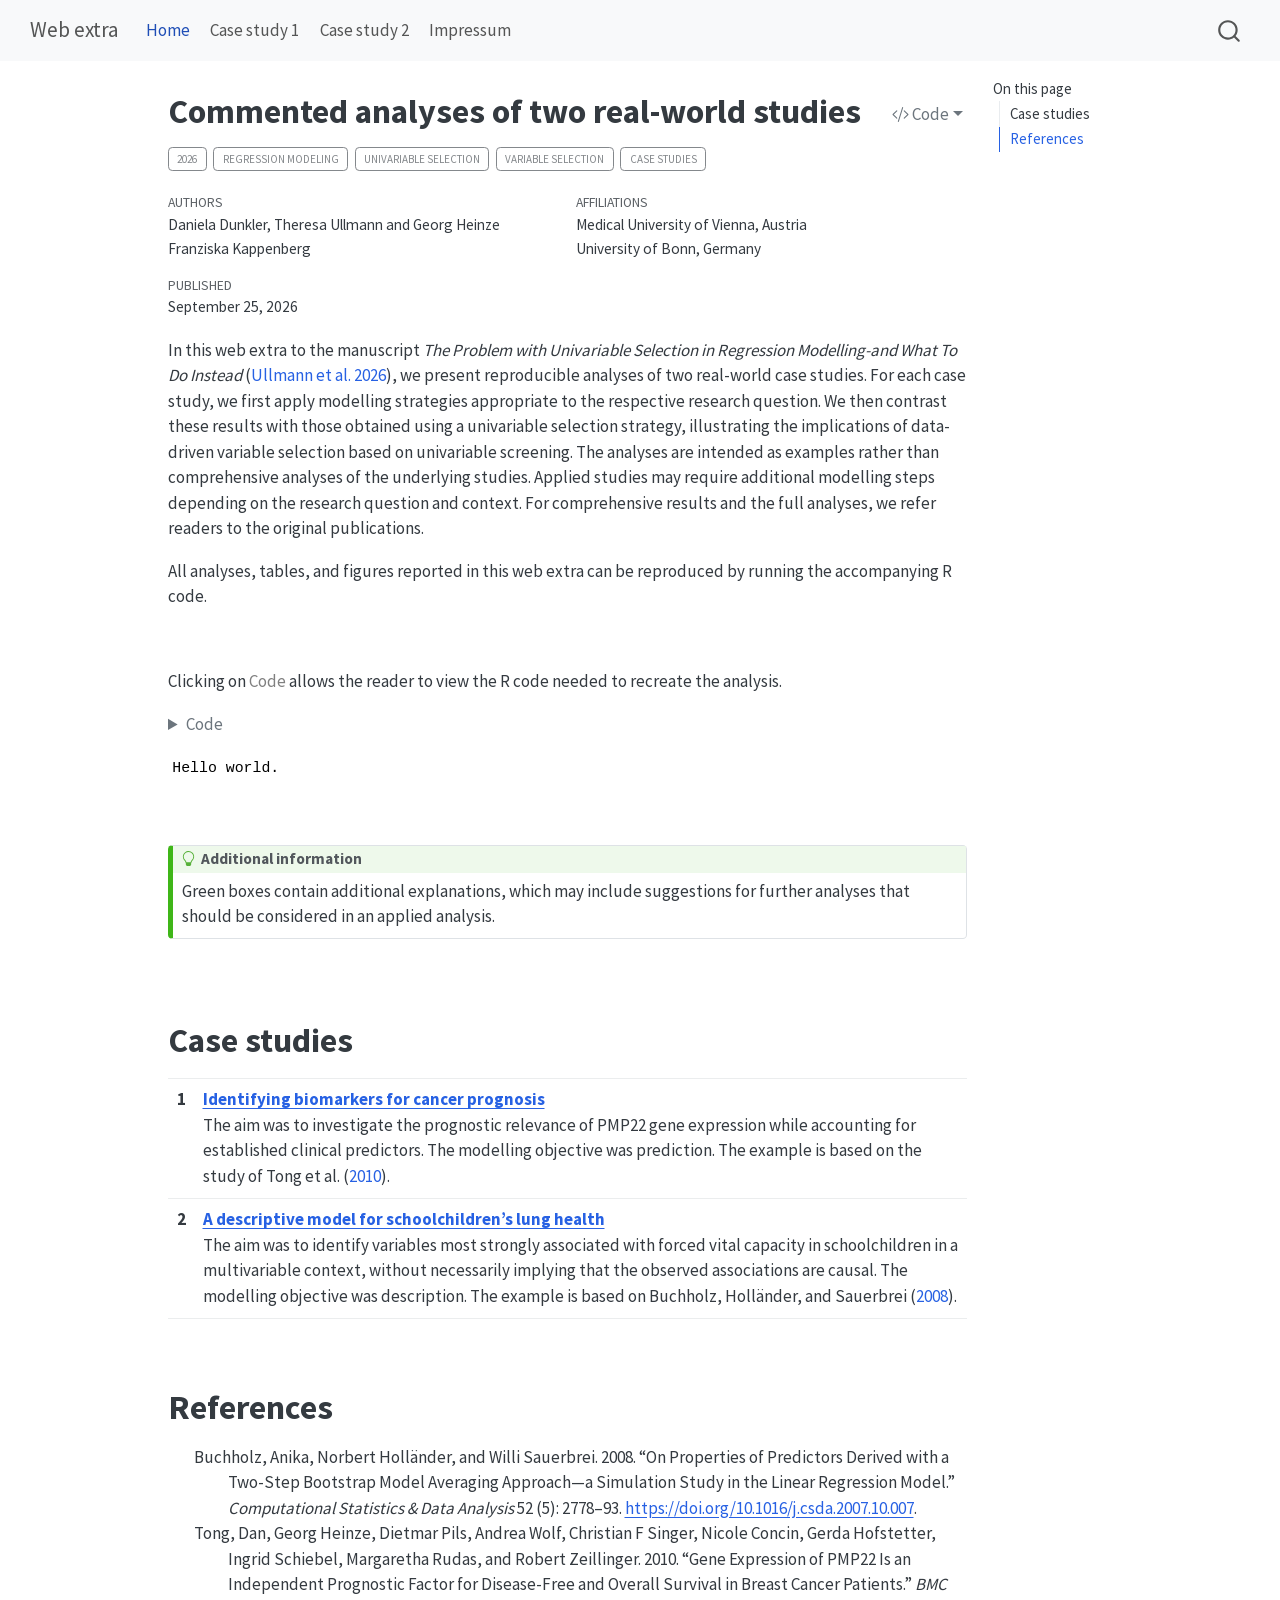
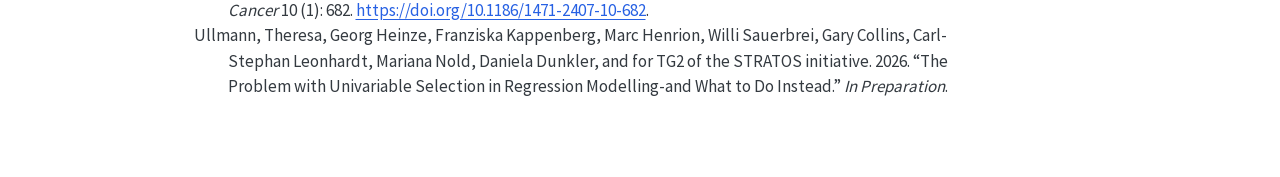
